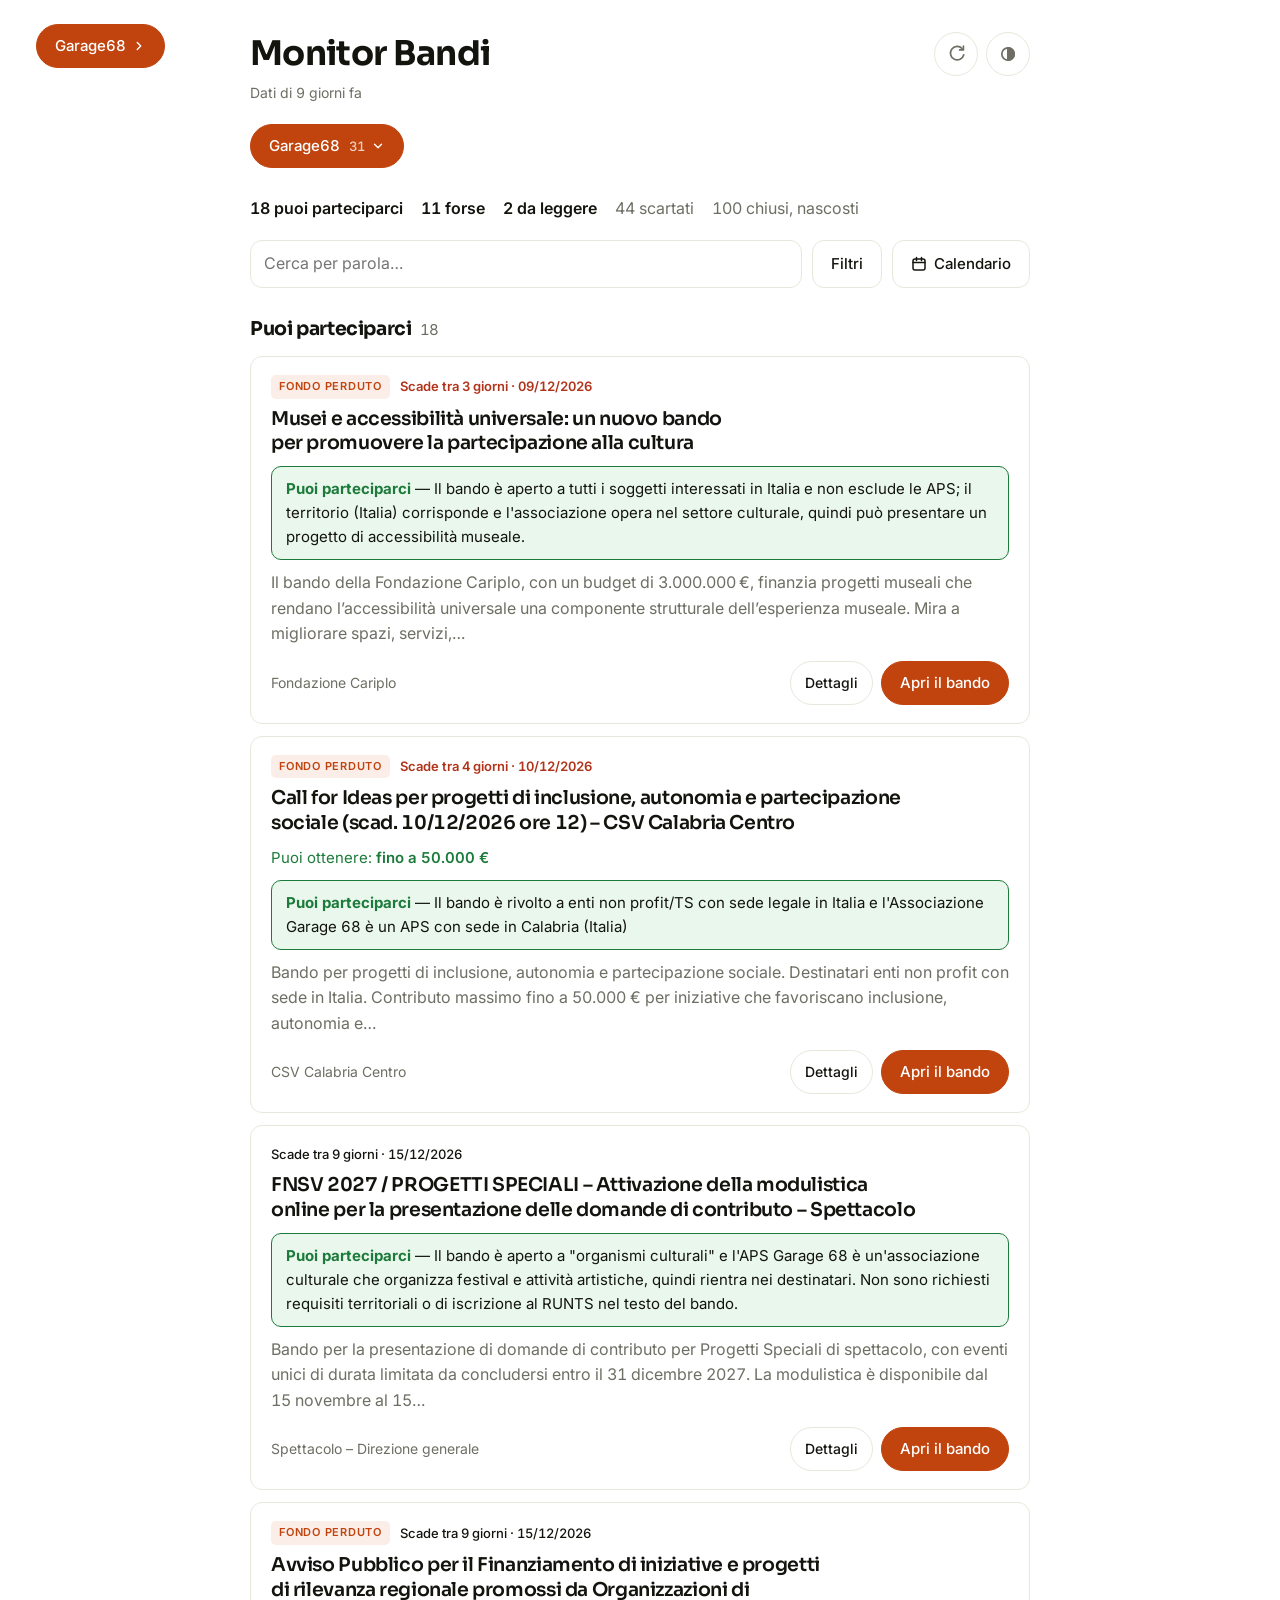
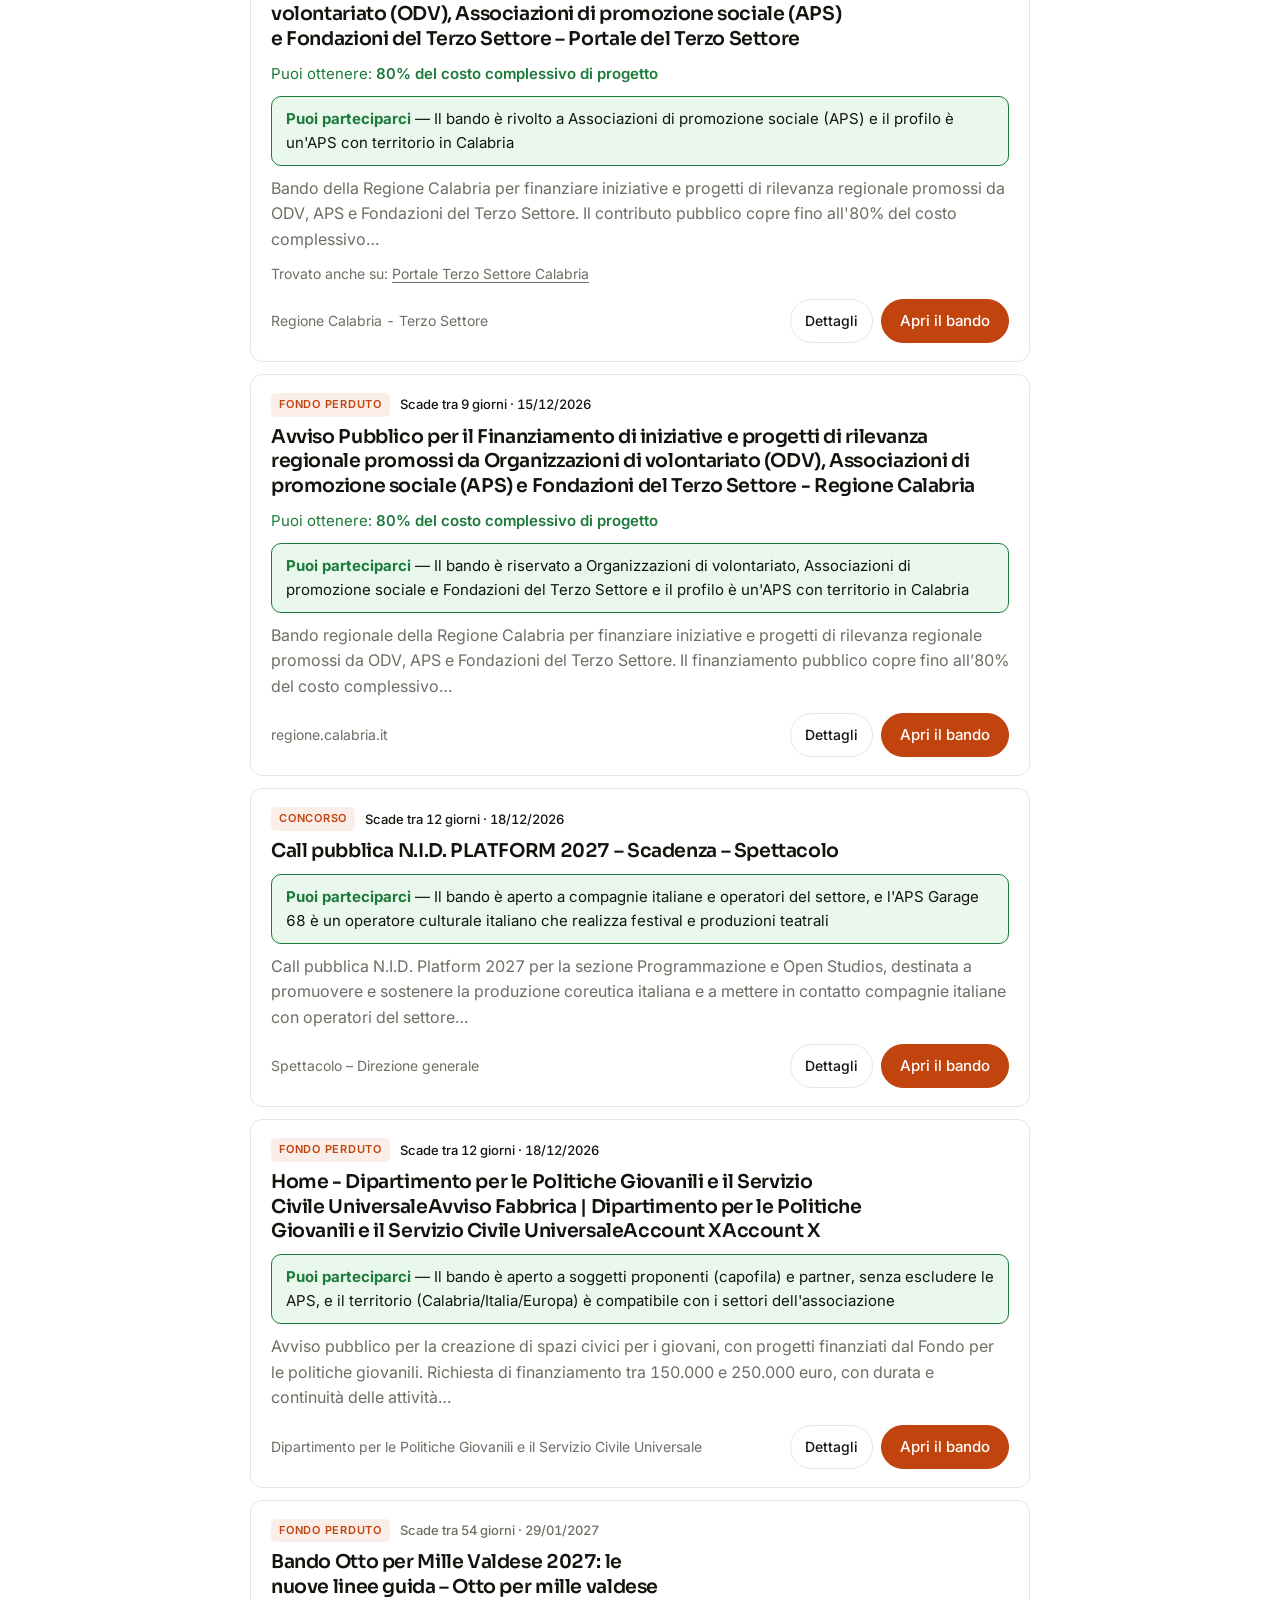
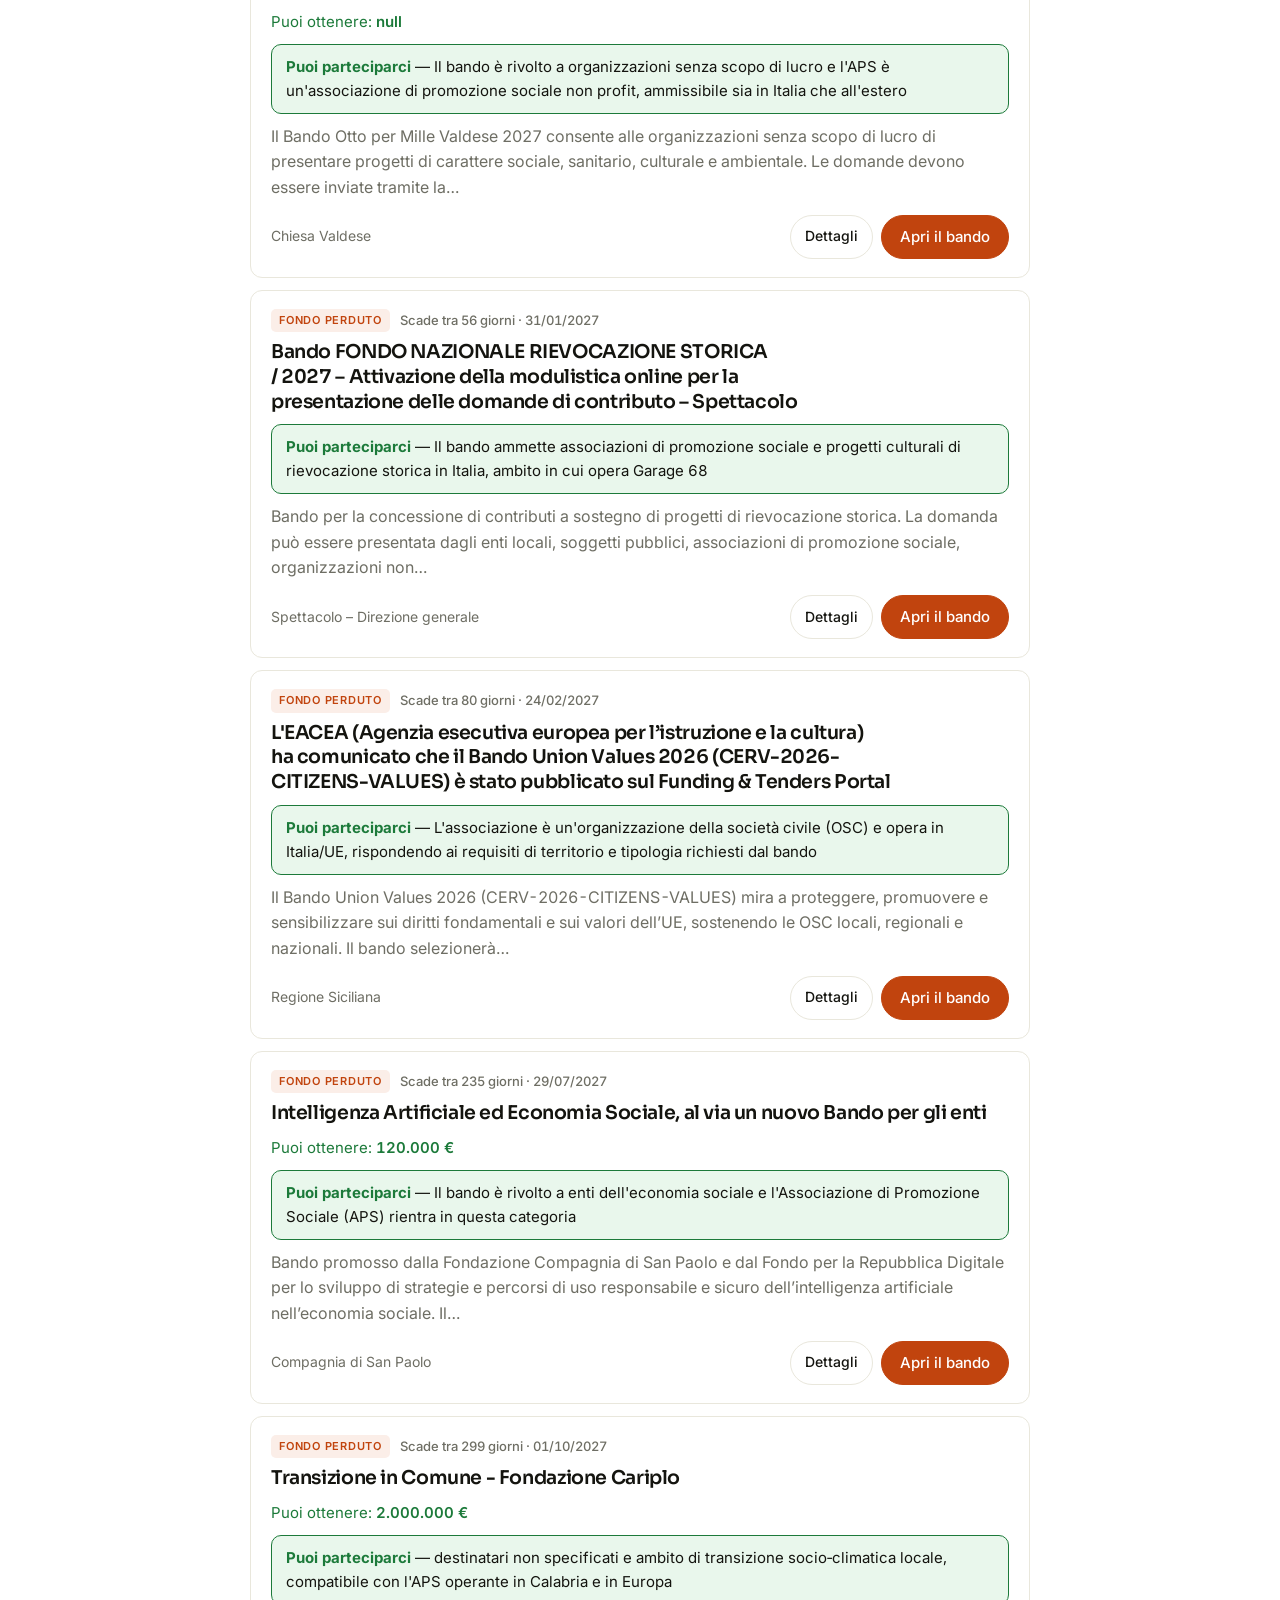
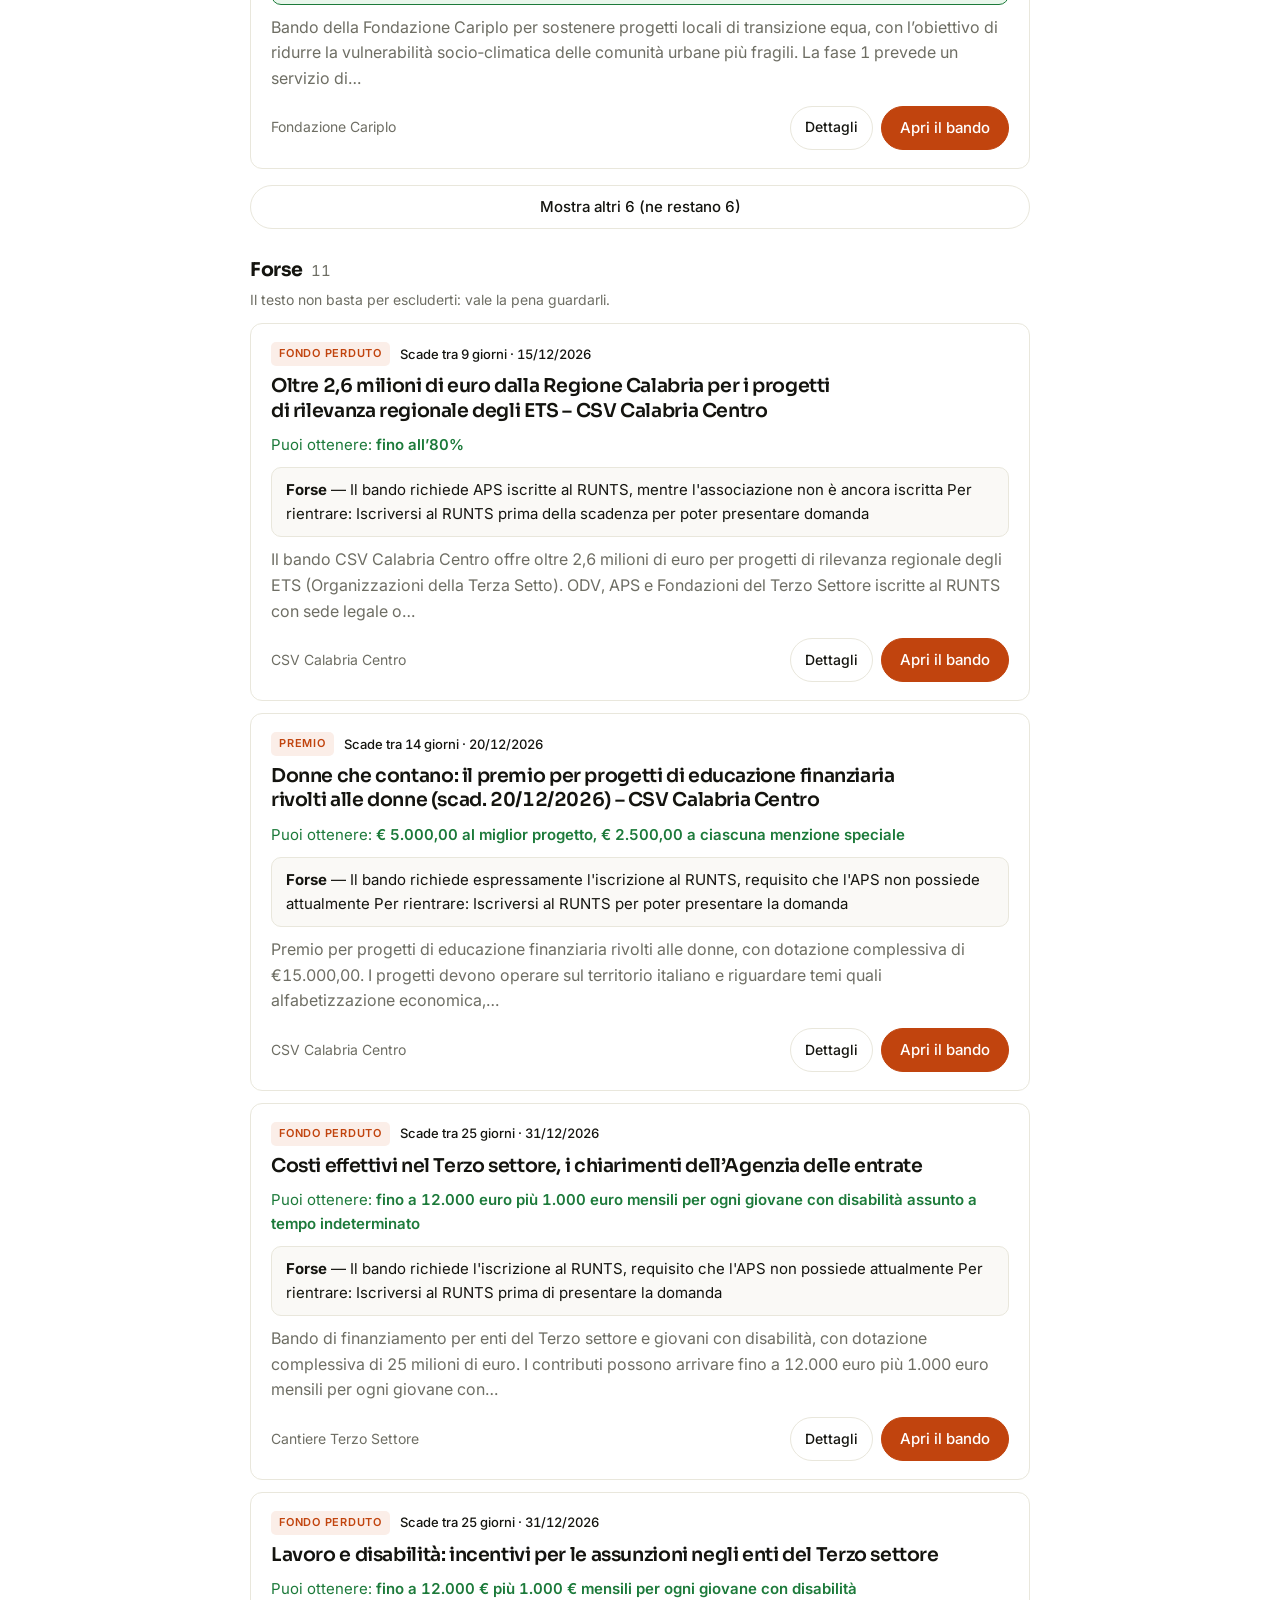
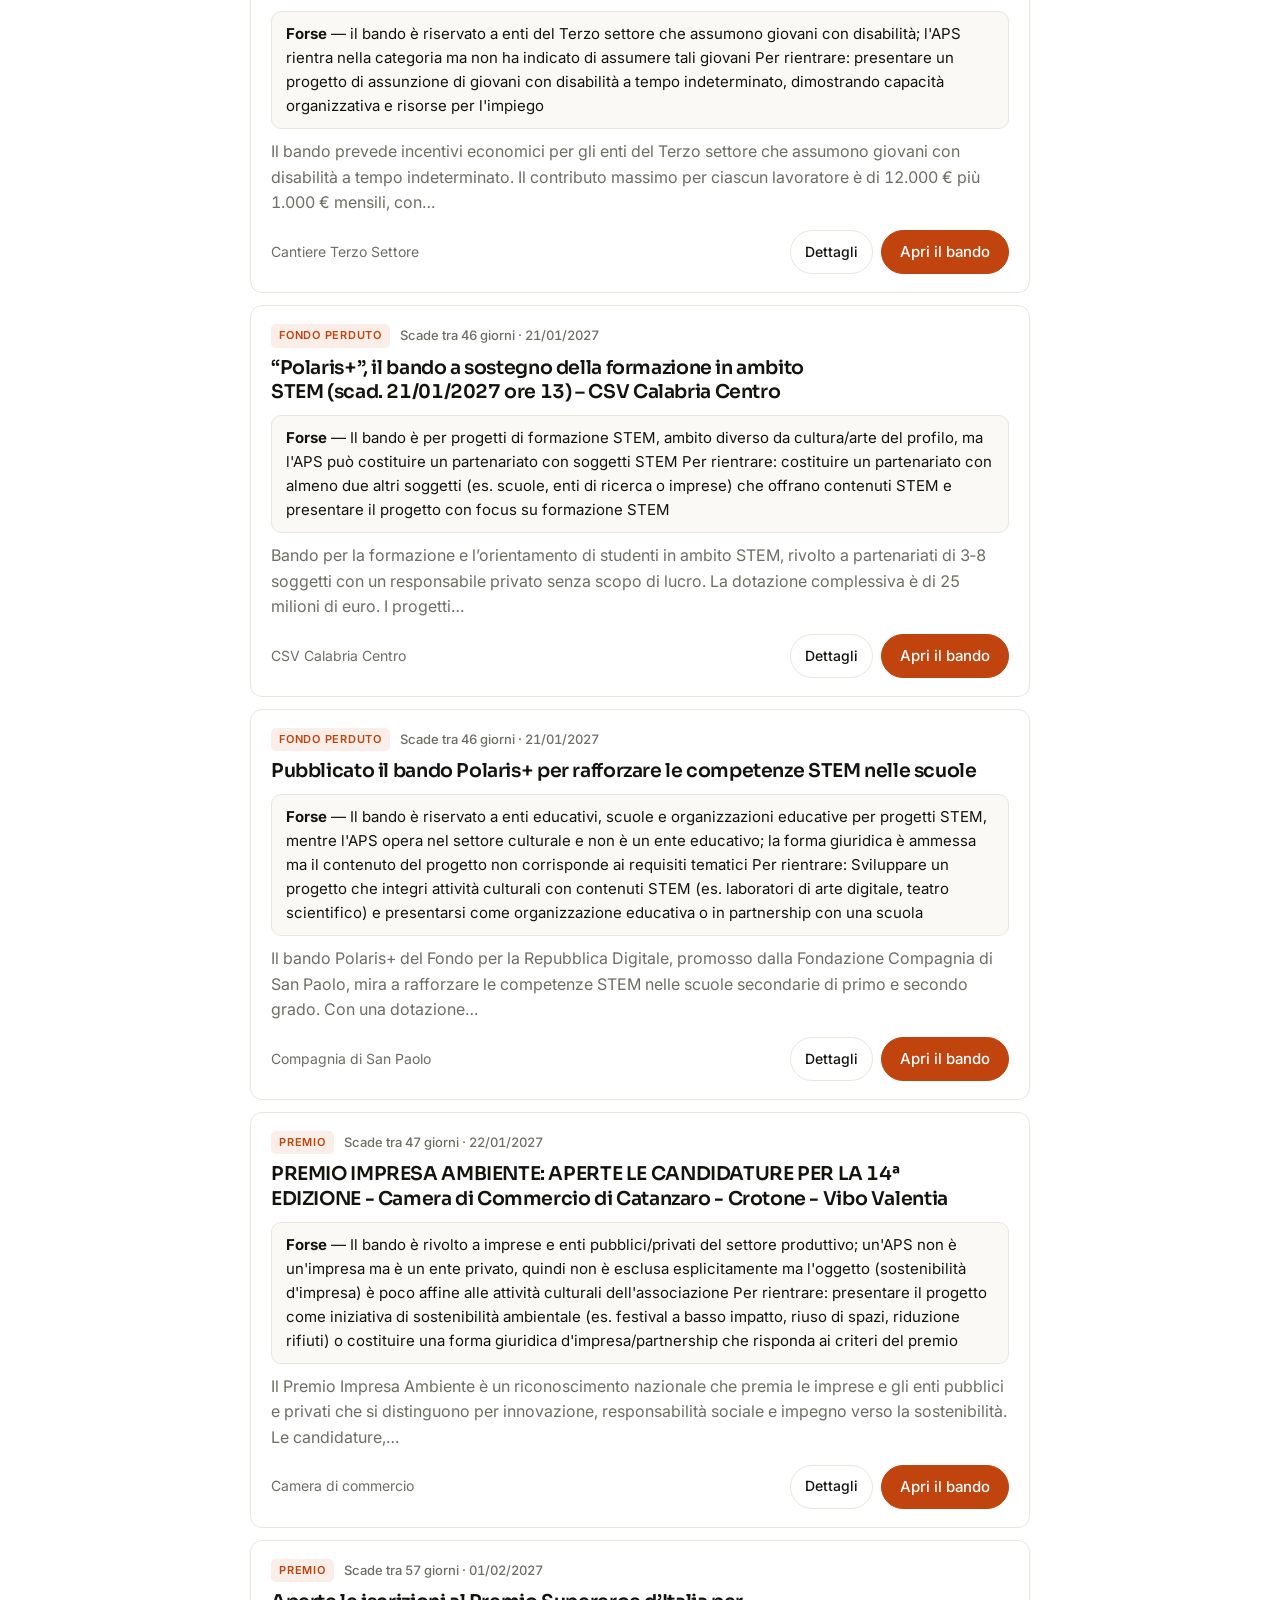
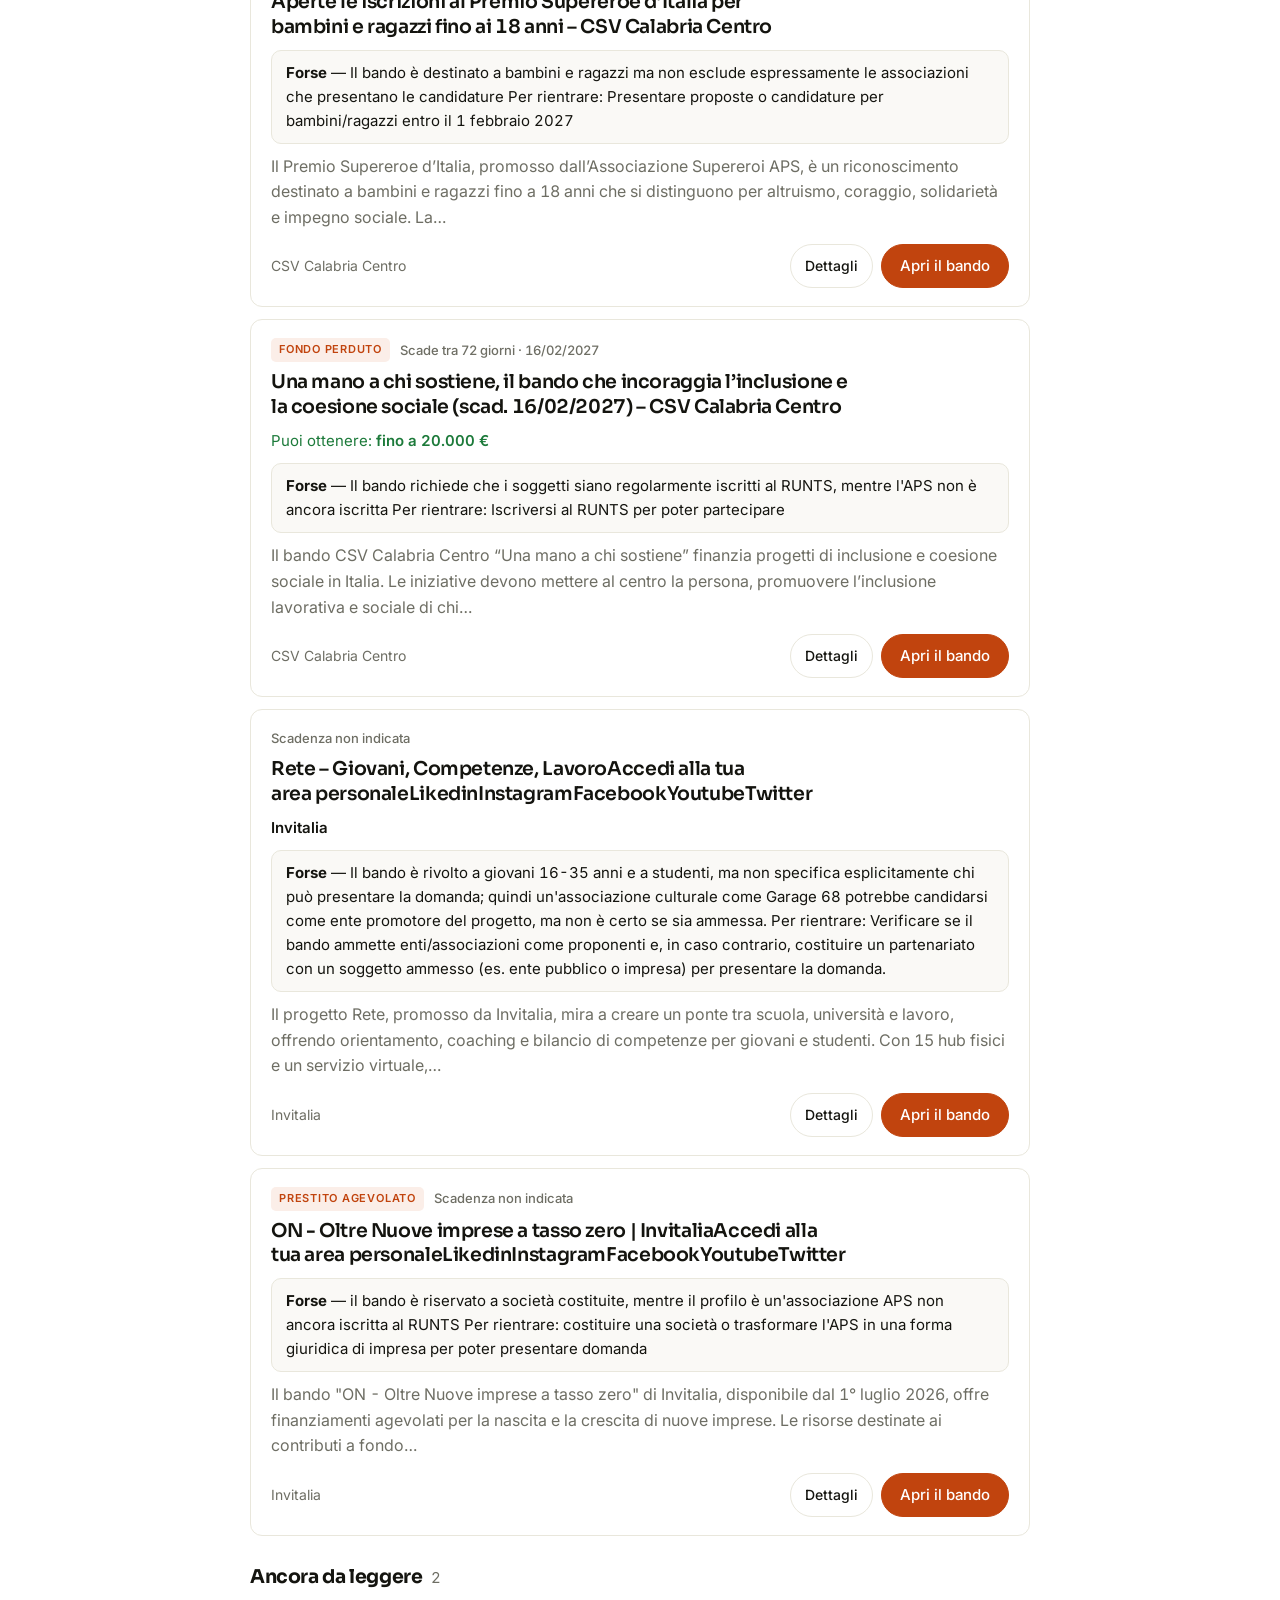
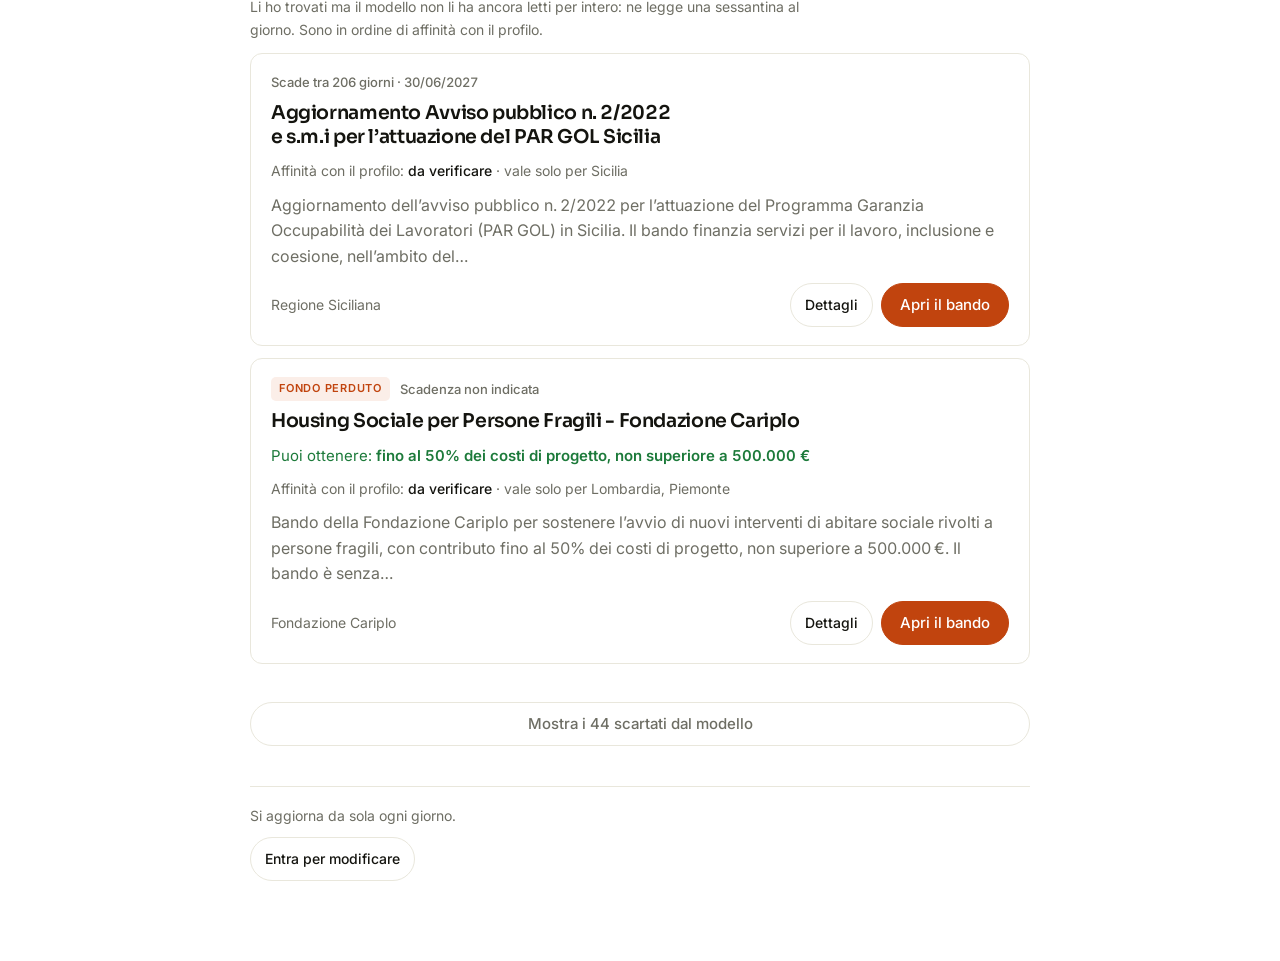
==== anteprima.html @ 8f4485a6 "Comandi da Telegram del 26/11/2026" ====
<!doctype html>
<html lang="it">
<head>
<meta charset="utf-8">
<meta name="viewport" content="width=device-width, initial-scale=1">
<title>Monitor Bandi</title>
<!-- L'icona sta dentro l'indirizzo stesso: nessun file in piu' da caricare, e resta
     al suo posto anche nella copia da guardare a computer spento. -->
<link rel="icon" href="data:image/svg+xml,<svg xmlns='http://www.w3.org/2000/svg' viewBox='0 0 32 32'><rect width='32' height='32' rx='7' fill='%23c1440e'/><circle cx='14' cy='14' r='6' fill='none' stroke='%23fff' stroke-width='2.6'/><path d='M18.6,18.6 L24,24' stroke='%23fff' stroke-width='2.6' stroke-linecap='round'/></svg>">
<meta name="theme-color" content="#c1440e">
<link rel="preconnect" href="https://fonts.googleapis.com">
<link rel="preconnect" href="https://fonts.gstatic.com" crossorigin>
<link rel="stylesheet" href="https://fonts.googleapis.com/css2?family=Inter:wght@400;500;600&family=Sora:wght@600;700&display=swap">
<style>
/* Monitor Bandi — aspetto sulla forma di incentivicalabria.it: sfondo bianco,
   nero caldo, accento terracotta, verde per le cose aperte, righe beige.
   Titoli in Sora, testo in Inter.
   Rifatto il 28 set 2026 dopo la revisione: prima il telefono (si arriva quasi sempre
   dal link di Telegram), tocchi da 44 px, niente bordi spessi su un lato solo. */

:root {
  --sfondo: #ffffff;
  --sfondo-tenue: #faf9f6;
  --carta: #ffffff;
  --bordo: #e9e7dc;
  --bordo-forte: #d8d4c4;
  --testo: #14140f;
  --tenue: #6e6e64;
  --accento: #c1440e;
  --accento-tenue: #fbeee8;
  --su-accento: #ffffff;      /* il testo SOPRA l'accento: bianco nel chiaro, scuro nel buio */
  --positivo: #1c7a3a;
  --positivo-tenue: #e9f7ec;
  --allarme: #b0331a;
  --allarme-tenue: #fcece7;
  --raggio: 12px;
  --ombra: 0 1px 2px rgba(20,20,15,.04), 0 8px 24px rgba(20,20,15,.05);
  --tocco: 44px;
  color-scheme: light;
}

/* Scuro: quando lo chiede il sistema (se non hai scelto «chiaro»)
   oppure quando lo scegli tu col pulsante in alto. */
@media (prefers-color-scheme: dark) {
  :root:not([data-tema="chiaro"]) {
    --sfondo: #12120f;
    --sfondo-tenue: #171713;
    --carta: #1c1c18;
    --bordo: #2f2e28;
    --bordo-forte: #45443b;
    --testo: #f0eee6;
    --tenue: #a3a397;
    --accento: #e2743f;
    --accento-tenue: #2a1a12;
    --su-accento: #14140f;
    --positivo: #5fbf82;
    --positivo-tenue: #14251a;
    --allarme: #e08b74;
    --allarme-tenue: #2b1712;
    --ombra: none;
    color-scheme: dark;
  }
}
:root[data-tema="scuro"] {
  --sfondo: #12120f;
  --sfondo-tenue: #171713;
  --carta: #1c1c18;
  --bordo: #2f2e28;
  --bordo-forte: #45443b;
  --testo: #f0eee6;
  --tenue: #a3a397;
  --accento: #e2743f;
  --accento-tenue: #2a1a12;
  --su-accento: #14140f;
  --positivo: #5fbf82;
  --positivo-tenue: #14251a;
  --allarme: #e08b74;
  --allarme-tenue: #2b1712;
  --ombra: none;
  color-scheme: dark;
}

* { box-sizing: border-box; }
[hidden] { display: none !important; }   /* un «hidden» deve nascondere sempre */

body {
  margin: 0;
  background: var(--sfondo);
  color: var(--testo);
  font: 400 17px/1.6 Inter, system-ui, -apple-system, "Segoe UI", sans-serif;
  -webkit-font-smoothing: antialiased;
  font-variant-numeric: tabular-nums;
}
::selection { background: var(--accento); color: var(--su-accento); }
:focus-visible { outline: 2px solid var(--accento); outline-offset: 2px; border-radius: 6px; }

h1, h2, h3 { font-family: Sora, system-ui, -apple-system, "Segoe UI", sans-serif; letter-spacing: -.02em; text-wrap: balance; }
a { color: var(--accento); text-underline-offset: 3px; }
.fioco { color: var(--tenue); font-weight: 400; }

.involucro { max-width: 820px; margin: 0 auto; padding: 32px 20px 80px; }

/* ---- testata ---- */

.testata { margin-bottom: 18px; }
.testata-riga { display: flex; align-items: center; justify-content: space-between; gap: 12px; }
h1 { font-size: 34px; font-weight: 700; margin: 0; line-height: 1.1; }
.sottotitolo { color: var(--tenue); font-size: 14px; margin: 6px 0 0; }
.testata-tasti { display: flex; gap: 8px; }

button.icona {
  display: inline-grid; place-items: center;
  background: none; border: 1px solid transparent; border-radius: 10px;
  color: var(--tenue); padding: 0; min-width: 36px; min-height: 36px; cursor: pointer; line-height: 0;
}
button.icona:hover { border-color: var(--accento); color: var(--accento); }
button.icona.tondo {
  width: var(--tocco); height: var(--tocco); border-radius: 50%;
  border-color: var(--bordo); background: var(--carta);
}
button.icona svg { width: 18px; height: 18px; }
#b-ricarica.gira svg { animation: gira .9s linear infinite; }
@keyframes gira { to { transform: rotate(360deg); } }
@media (prefers-reduced-motion: reduce) { #b-ricarica.gira svg { animation: none; } }

/* ---- barra dei profili: al telefono scorre di lato invece di andare a capo ---- */

.profili {
  display: flex; position: relative; gap: 8px; margin: 0 -20px 6px; padding: 2px 20px 8px;
  overflow-x: auto; scrollbar-width: none; -webkit-overflow-scrolling: touch;
}
.profili::-webkit-scrollbar { display: none; }

/* Telefono: la fila scorre, e una sfumatura a destra dice che c'e' altro. Il padding a
   destra lascia l'ultima pastiglia fuori dalla sfumatura quando si arriva in fondo. */
@media (max-width: 699px) {
  .profili {
    padding-right: 44px;
    -webkit-mask-image: linear-gradient(to right, #000 calc(100% - 36px), transparent);
    mask-image: linear-gradient(to right, #000 calc(100% - 36px), transparent);
  }
}
/* PC: i profili sono pochi e c'e' spazio, quindi vanno a capo invece di scorrere. */
@media (min-width: 700px) {
  .profili { flex-wrap: wrap; margin: 0 0 6px; padding: 2px 0 8px; overflow: visible; }
}

/* Gli strumenti (solo per chi gestisce): testo discreto, non pastiglie. */
.strumenti-profili { display: flex; flex-wrap: wrap; gap: 0 18px; margin: -2px 0 6px; }
.link-tenue {
  background: none; border: 0; padding: 0; min-height: 40px; cursor: pointer;
  font: inherit; font-size: 14px; color: var(--tenue); text-underline-offset: 3px;
}
.link-tenue:hover { color: var(--accento); text-decoration: underline; }
.link-tenue.attivo { color: var(--testo); font-weight: 600; }

/* Il cuore dei Preferiti, in testata accanto agli altri tasti rotondi. */
button.icona.tondo.cuore-testata { position: relative; }
button.icona.tondo.cuore-testata.attivo { background: var(--accento); border-color: var(--accento); color: var(--su-accento); }
.cuore-testata svg { width: 20px; height: 20px; }
.cuore-testata .numerino {
  position: absolute; top: -5px; right: -5px; min-width: 19px; height: 19px; padding: 0 5px;
  border-radius: 999px; background: var(--accento); color: var(--su-accento);
  font-size: 11px; font-weight: 700; line-height: 19px; text-align: center; border: 2px solid var(--sfondo);
}
.cuore-testata.attivo .numerino { background: var(--su-accento); color: var(--accento); }

/* ---- PC con mouse: Preferiti e Tutti fissi, l'esploso dei profili, Modifica a destra ---- */

body.barra-pc .profili {
  flex-wrap: nowrap; align-items: center; overflow: visible;
  margin: 0 0 6px; padding: 2px 0 8px; -webkit-mask-image: none; mask-image: none;
}
.chip svg { vertical-align: -3px; margin-right: 4px; }
.chip .freccia { margin: 0 0 0 6px; vertical-align: -2px; transition: transform 220ms cubic-bezier(0.16, 1, 0.3, 1); }

.esploso { position: relative; }
.esploso.aperto .freccia { transform: rotate(180deg); }
/* Il pannello: chiuso e' invisibile ma presente, cosi' si anima senza toccare la pagina
   sotto (niente salti dell'elenco). Esce piu' in fretta di come entra. */
.pannello-esploso {
  position: absolute; top: 100%; left: 0; z-index: 30;
  /* Un elenco in colonna (due oltre 6 profili): si scorre con gli occhi dall'alto in basso
     e i numeri stanno allineati. Con le pastiglie che andavano a capo era un mosaico. */
  display: grid; grid-template-columns: repeat(var(--colonne, 1), minmax(210px, max-content)); gap: 6px;
  width: max-content; max-width: calc(100vw - 48px);
  margin-top: 10px; padding: 12px;
  background: var(--carta); border: 1px solid var(--bordo-forte); border-radius: 18px;
  box-shadow: 0 2px 6px rgba(0, 0, 0, .06), 0 18px 40px rgba(0, 0, 0, .14);
  opacity: 0; visibility: hidden; pointer-events: none;
  transform: translateY(-6px) scale(.98); transform-origin: top left;
  transition: opacity 140ms ease-in, transform 140ms ease-in, visibility 0s linear 140ms;
}
/* Il ponte invisibile fra pastiglia e pannello: scendendo col cursore non si chiude. */
.pannello-esploso::before { content: ""; position: absolute; left: 0; right: 0; top: -12px; height: 12px; }
.esploso.aperto .pannello-esploso {
  opacity: 1; visibility: visible; pointer-events: auto; transform: none;
  transition: opacity 220ms cubic-bezier(0.16, 1, 0.3, 1), transform 220ms cubic-bezier(0.16, 1, 0.3, 1), visibility 0s;
}
/* Le pastiglie arrivano una dopo l'altra, al massimo 100 ms di scarto in tutto. */
.esploso.aperto .pannello-esploso > .chip {
  animation: entra-profilo 220ms cubic-bezier(0.16, 1, 0.3, 1) both;
  animation-delay: calc(var(--i, 0) * 25ms);
}
@keyframes entra-profilo { from { opacity: 0; transform: translateY(-4px); } }
.pannello-esploso > .chip { display: flex; align-items: center; justify-content: space-between; gap: 14px; text-align: left; }
.pannello-esploso > .chip.fantasma { justify-content: flex-start; border-color: var(--bordo-forte); }

/* ---- il ventaglio (fino a 5 profili): niente riquadro, niente linee, solo le pastiglie ---- */
.pannello-esploso.ventaglio {
  left: 100%; top: 0; width: 330px; height: calc(var(--n) * 52px - 8px);
  margin: 0; padding: 0; display: block; background: none; border: 0; box-shadow: none; transform: none;
}
.pannello-esploso.ventaglio::before { display: none; }
.esploso.aperto .pannello-esploso.ventaglio { transform: none; }
.ventaglio .posto { position: absolute; left: var(--x); top: var(--y); }
/* «backwards», non «both»: con «both» l'animazione resta attiva a fine corsa, e in Chrome un
   antenato con l'opacita' animata isola la pastiglia dalla pagina: il backdrop-filter non
   vedeva niente da sfocare (8 ott 2026, l'ha notato lui). Finita l'entrata, non resta nulla. */
.esploso.aperto .ventaglio .posto {
  animation: esce-ventaglio 240ms cubic-bezier(0.16, 1, 0.3, 1) backwards;
  animation-delay: calc(var(--i, 0) * 25ms);
}
@keyframes esce-ventaglio { from { opacity: 0; transform: translateX(-14px) scale(.96); } }
/* Si sfoca solo cio' che sta SOTTO ogni pastiglia, non la pagina intera. Fondo al 60%:
   abbastanza trasparente da vedere che sotto c'e' qualcosa, sfocato. */
.ventaglio .posto .chip {
  white-space: nowrap;
  background: color-mix(in srgb, var(--carta) 60%, transparent);
  -webkit-backdrop-filter: blur(14px) saturate(1.2); backdrop-filter: blur(14px) saturate(1.2);
  box-shadow: 0 6px 18px rgba(0, 0, 0, .16);
}
.ventaglio .posto .chip.attivo { background: var(--accento); }
.ventaglio .posto .chip.fantasma { border-style: dashed; border-color: var(--bordo-forte); color: var(--tenue); }

/* ---- l'isola laterale: due elementi liberi nel margine sinistro, niente contenitore ---- */
/* In alto, dove stava la barra che e' appena uscita dallo schermo (lui: «non e' meglio in
   alto?»). Il ventaglio scende dalla pastiglia come nella barra. */
.isola {
  position: fixed; z-index: 25; top: 24px; left: max(16px, calc(50% - 604px));
  display: flex; flex-direction: column; align-items: flex-start; gap: 10px;
  opacity: 0; visibility: hidden; pointer-events: none; transform: translateX(-8px);
  transition: opacity 160ms ease-in, transform 160ms ease-in, visibility 0s linear 160ms;
}
.isola.in-vista {
  opacity: 1; visibility: visible; pointer-events: auto; transform: none;
  transition: opacity 220ms cubic-bezier(0.16, 1, 0.3, 1), transform 220ms cubic-bezier(0.16, 1, 0.3, 1), visibility 0s;
}
@media (max-width: 1259px) { .isola { display: none; } }
.cuore-isola {
  display: inline-grid; place-items: center; width: var(--tocco); height: var(--tocco); border-radius: 50%;
  background: var(--carta); border: 1px solid var(--bordo); color: var(--tenue); cursor: pointer;
  transition: color .15s, border-color .15s, background .15s;
}
.cuore-isola:hover { color: var(--accento); border-color: var(--accento); }
.cuore-isola.attivo { background: var(--accento); border-color: var(--accento); color: var(--su-accento); }
.cuore-isola svg { width: 20px; height: 20px; }
.isola .apri-esploso { max-width: 180px; overflow: hidden; text-overflow: ellipsis; white-space: nowrap; }
.isola .esploso .freccia, .isola .esploso.aperto .freccia { transform: rotate(-90deg); }

.tasto-matita {
  margin-left: auto; display: inline-flex; align-items: center; gap: 6px;
  min-height: var(--tocco); padding: 0 4px 0 12px; background: none; border: 0; cursor: pointer;
  font: inherit; font-size: 14px; color: var(--tenue);
}
.tasto-matita:hover { color: var(--accento); }
/* «Condividi» sta subito dopo «Modifica», tutti e due in fondo a destra */
.tasto-matita.tasto-condividi { margin-left: 0; }
.tasto-matita:disabled { opacity: .5; cursor: progress; }

@media (prefers-reduced-motion: reduce) {
  .pannello-esploso, .esploso.aperto .pannello-esploso { transform: none; transition: opacity 100ms linear, visibility 0s; }
  .esploso.aperto .pannello-esploso > .chip, .esploso.aperto .ventaglio .posto { animation: none; }
  .isola, .isola.in-vista { transition: opacity 100ms linear, visibility 0s; }
  .chip .freccia { transition: none; }
}
.chip {
  flex: 0 0 auto; min-height: var(--tocco);
  background: var(--carta); border: 1px solid var(--bordo); border-radius: 999px;
  color: var(--testo); font: inherit; font-size: 15px; font-weight: 500;
  padding: 0 18px; cursor: pointer; transition: border-color .15s, background .15s;
}
.chip:hover { border-color: var(--accento); }
.chip.attivo { background: var(--accento); border-color: var(--accento); color: var(--su-accento); }
.chip.fantasma { background: none; color: var(--tenue); border-style: dashed; }
.chip .conta { opacity: .75; font-size: 13px; margin-left: 5px; }

/* ---- la frase del conto: ogni numero porta alla sua sezione ---- */

.conto { margin: 14px 0 12px; font-size: 16px; color: var(--tenue); display: flex; flex-wrap: wrap; align-items: center; gap: 2px 18px; }
.conto:empty { display: none; }
.conto a { color: var(--testo); font-weight: 600; text-decoration: none; padding: 6px 0; }
.conto a:hover { color: var(--accento); }

/* ---- ricerca e filtri ---- */

.strumenti { display: flex; gap: 10px; margin-bottom: 10px; }
input[type="search"], input[type="text"], input[type="url"],
input[type="number"], input[type="password"], select, textarea {
  background: var(--carta); border: 1px solid var(--bordo); border-radius: var(--raggio);
  color: var(--testo); padding: 10px 13px; font: inherit; font-size: 16px; min-height: var(--tocco);
}
input:focus, select:focus, textarea:focus { outline: 2px solid var(--accento); outline-offset: -1px; }
.strumenti input[type="search"] { flex: 1 1 auto; min-width: 0; }
.tasto-filtri {
  flex: 0 0 auto; min-height: var(--tocco); padding: 0 18px; cursor: pointer;
  background: var(--carta); border: 1px solid var(--bordo); border-radius: var(--raggio);
  color: var(--testo); font: inherit; font-size: 15px; font-weight: 500;
}
.tasto-filtri[aria-expanded="true"], .tasto-filtri:hover { border-color: var(--accento); }
.conta-filtri { color: var(--accento); font-weight: 600; }

.pannello-filtri {
  display: grid; grid-template-columns: 1fr 1fr; gap: 12px 16px;
  background: var(--sfondo-tenue); border: 1px solid var(--bordo); border-radius: var(--raggio);
  padding: 16px; margin-bottom: 16px;
}
.campo-filtro { display: grid; gap: 6px; font-size: 14px; color: var(--tenue); }
.campo-filtro select { width: 100%; }
label.spunta {
  display: flex; align-items: center; gap: 10px; min-height: var(--tocco);
  font-size: 15px; color: var(--testo); cursor: pointer;
}
label.spunta input { width: 20px; height: 20px; margin: 0; accent-color: var(--accento); flex: 0 0 auto; }
.pannello-tasti { grid-column: 1 / -1; display: flex; flex-wrap: wrap; gap: 10px; }

/* ---- tasti ---- */

.tasto {
  display: inline-flex; align-items: center; justify-content: center; gap: 6px;
  min-height: var(--tocco); padding: 0 18px; border-radius: 999px; cursor: pointer;
  background: var(--carta); border: 1px solid var(--bordo); color: var(--testo);
  font: inherit; font-size: 15px; font-weight: 500; text-decoration: none; white-space: nowrap;
}
.tasto:hover { border-color: var(--accento); color: var(--accento); }
.tasto.primario { background: var(--accento); border-color: var(--accento); color: var(--su-accento); }
.tasto.primario:hover { filter: brightness(1.08); color: var(--su-accento); }
.tasto.piccolo { font-size: 14px; padding: 0 14px; }
.tasto:disabled { opacity: .5; cursor: default; }

/* ---- sezioni dell'elenco ---- */

.sezione { margin-top: 26px; }
.titolo-sezione {
  font-size: 19px; font-weight: 700; margin: 0 0 4px;
  display: flex; align-items: baseline; gap: 8px; scroll-margin-top: 12px;
}
.titolo-sezione .fioco { font-size: 15px; font-family: Inter, system-ui, sans-serif; }
.nota-sezione { color: var(--tenue); font-size: 14px; margin: 0 0 12px; max-width: 62ch; }
.sezione > .bando:first-of-type { margin-top: 12px; }
.tasto.altri { width: 100%; margin: 4px 0 0; }
#b-scartati { width: 100%; margin-top: 26px; color: var(--tenue); }
.segnalato .bando { border-color: var(--accento); box-shadow: 0 0 0 3px var(--accento-tenue); }

.vuoto { text-align: center; padding: 48px 0; color: var(--tenue); }
.vuoto p { margin: 0 0 14px; }

/* ---- la scheda ---- */

.bando {
  background: var(--carta); border: 1px solid var(--bordo); border-radius: var(--raggio);
  padding: 18px 20px; margin-bottom: 12px;
  transition: border-color .15s; scroll-margin-top: 12px;
}
.bando:hover { border-color: var(--bordo-forte); }

/* I nuovi non ancora visti: un alone morbido color terracotta. Sparisce quando ci passi
   sopra (o la tocchi): lo toglie collegaSchede e la scheda si ricorda vista. */
.bando { transition: border-color .15s, box-shadow .6s ease, background-color .6s ease; }
.bando.bagliore {
  border-color: color-mix(in srgb, var(--accento) 45%, var(--bordo));
  background: color-mix(in srgb, var(--accento-tenue) 55%, var(--carta));
  box-shadow: 0 0 0 1px color-mix(in srgb, var(--accento) 18%, transparent),
              0 0 26px 2px color-mix(in srgb, var(--accento) 22%, transparent);
}
@media (prefers-reduced-motion: reduce) { .bando { transition: border-color .15s; } }

/* Il cuore dei preferiti, come Spotify: vuoto, e pieno quando e' segnato. */
.cuore {
  display: inline-flex; align-items: center; justify-content: center;
  width: var(--tocco); height: var(--tocco); border-radius: 999px; cursor: pointer;
  background: none; border: 1px solid var(--bordo); color: var(--tenue);
  transition: color .15s, border-color .15s, transform .15s;
}
.cuore:hover { color: var(--accento); border-color: var(--accento); }
.cuore.pieno { color: var(--accento); border-color: color-mix(in srgb, var(--accento) 40%, var(--bordo)); }
.cuore:active { transform: scale(.9); }
.chip svg { vertical-align: -3px; margin-right: 4px; }

.anche { font-size: 14px; color: var(--tenue); }
.anche a { color: inherit; }
.da-profilo { font-size: 13px; color: var(--tenue); text-transform: none; }
.bando h2 { font-size: 19px; font-weight: 600; margin: 8px 0 0; line-height: 1.3; }
.bando h2 a { color: inherit; text-decoration: none; }
.bando h2 a:hover { color: var(--accento); }
.bando p { margin: 10px 0 0; }

.cima { display: flex; flex-wrap: wrap; gap: 6px 10px; align-items: center; font-size: 13px; }
.nuovo, .tipo {
  font-size: 11px; font-weight: 600; text-transform: uppercase; letter-spacing: .07em;
  border-radius: 5px; padding: 3px 8px;
}
.nuovo { background: var(--accento); color: var(--su-accento); }
.tipo { background: var(--accento-tenue); color: var(--accento); }
.scadenza { color: var(--tenue); font-weight: 500; }
.scadenza.vicina { color: var(--testo); }
.scadenza.urgente { color: var(--allarme); font-weight: 600; }
.scadenza.passata { color: var(--tenue); text-decoration: line-through; text-decoration-thickness: 1px; }

.soldi { font-size: 15px; color: var(--positivo); }
.soldi b { font-weight: 600; }

/* Audizioni e lavori da artista: compenso, tipo di lavoro, compagnia e citta'. */
.artista { display: flex; flex-wrap: wrap; gap: 6px 10px; align-items: center; font-size: 15px; margin-top: 10px !important; }
.artista .pezzo + .pezzo::before { content: "·"; margin-right: 10px; color: var(--tenue); }
.artista .pezzo:first-of-type { font-weight: 600; }
.ingaggio, .lavoro {
  font-size: 11px; font-weight: 600; text-transform: uppercase; letter-spacing: .07em;
  border-radius: 5px; padding: 3px 8px; border: 1px solid currentColor;
}
.ingaggio-pagato { color: var(--positivo); }
.ingaggio-non-pagato { color: var(--tenue); }
.ingaggio-stage { color: var(--accento); }
.ingaggio-a-pagamento { color: var(--allarme); background: var(--allarme-tenue); }
.lavoro { color: var(--tenue); border-style: dashed; }

/* il verdetto di chi ha letto il testo intero: una casella piena, non una riga di lato */
.verdetto {
  display: flow-root;   /* resta accanto all'immagine invece di scorrerle sotto */
  font-size: 15px; padding: 10px 14px; border-radius: 10px;
  background: var(--sfondo-tenue); border: 1px solid var(--bordo);
}
.verdetto.si { background: var(--positivo-tenue); border-color: var(--positivo); }
.verdetto.si strong { color: var(--positivo); }
.verdetto.no { background: var(--allarme-tenue); border-color: transparent; }
.verdetto.no strong { color: var(--allarme); }

.riesame { font-size: 14px; color: var(--tenue); }
.riesame b { color: var(--testo); font-weight: 500; }
.riesame q { color: var(--testo); font-style: italic; }
.perche { font-size: 14px; color: var(--tenue); }
.perche b { color: var(--testo); font-weight: 500; }
.sommario { color: var(--tenue); font-size: 16px; }

.piede-scheda { clear: both; display: flex; flex-wrap: wrap; align-items: center; gap: 10px 14px; margin-top: 14px; }
.ente { font-size: 14px; color: var(--tenue); flex: 1 1 180px; min-width: 0; overflow-wrap: anywhere; }
.tasti-scheda { display: flex; flex-wrap: wrap; gap: 8px; margin-left: auto; }

.anteprima {
  float: right; width: 132px; height: 88px; object-fit: cover;
  border-radius: 8px; border: 1px solid var(--bordo);
  margin: 0 0 10px 16px; background: var(--sfondo-tenue);
}

/* ---- Dettagli ---- */

.dettaglio { margin-top: 16px; padding-top: 16px; border-top: 1px solid var(--bordo); }
.dettaglio dl { display: grid; grid-template-columns: minmax(130px, 30%) 1fr; gap: 8px 18px; margin: 0 0 16px; font-size: 15px; }
.dettaglio dt { color: var(--tenue); font-size: 14px; }
.dettaglio dd { margin: 0; overflow-wrap: anywhere; }
.dettaglio h3 { font-size: 14px; font-weight: 500; color: var(--tenue); margin: 0 0 8px; }
.dettaglio .tasto { margin-top: 14px; }
.testo-bando {
  background: var(--sfondo-tenue); border: 1px solid var(--bordo); border-radius: var(--raggio);
  padding: 14px 16px; margin: 0; max-height: 340px; overflow: auto;
  white-space: pre-wrap; word-break: break-word;
  font: 14px/1.7 Inter, system-ui, sans-serif; color: var(--tenue);
}

/* ---- profilo: impostazioni e editor (solo per chi gestisce) ---- */

.scheda-profilo, .editor { background: var(--carta); border: 1px solid var(--bordo); border-radius: var(--raggio); }
.scheda-profilo { padding: 20px 22px; margin: 14px 0 0; }
.scheda-profilo h3 { font-size: 16px; font-weight: 600; margin: 0 0 14px; }
.scheda-profilo dl { display: grid; grid-template-columns: minmax(150px, 30%) 1fr; gap: 8px 20px; margin: 0; font-size: 15px; }
.scheda-profilo dt { color: var(--tenue); font-size: 14px; }
.scheda-profilo dd { margin: 0; }
.scheda-profilo .fioco { font-size: 13px; margin: 14px 0 0; }

.editor { padding: 24px; margin: 16px 0 4px; }
.campo { margin-bottom: 18px; }
.campo > label { display: block; font-size: 14px; font-weight: 500; margin-bottom: 8px; }
.campo .aiuto { font-weight: 400; color: var(--tenue); font-size: 13px; margin-left: 6px; }
.campo input[type="text"], .campo input[type="number"], .campo select, .campo textarea { width: 100%; }
.campo.doppio { display: grid; grid-template-columns: 1fr 1fr; gap: 14px; }
.caselle { display: flex; flex-wrap: wrap; gap: 8px; }
.casella {
  display: inline-flex; align-items: center; gap: 7px; min-height: 40px;
  border: 1px solid var(--bordo); border-radius: 999px; padding: 6px 14px;
  font-size: 14px; cursor: pointer; user-select: none;
}
.casella:hover { border-color: var(--accento); }
.casella:has(input:checked) { border-color: var(--accento); background: var(--accento-tenue); color: var(--accento); }
.casella input { accent-color: var(--accento); margin: 0; }
.avanzate { margin-bottom: 18px; }
.avanzate summary { cursor: pointer; color: var(--tenue); font-size: 14px; margin-bottom: 14px; }
.azioni { display: flex; flex-wrap: wrap; gap: 10px; align-items: center; }
.azioni button {
  min-height: var(--tocco); background: var(--carta); border: 1px solid var(--bordo); border-radius: 999px;
  color: var(--testo); font: inherit; font-size: 15px; font-weight: 500; padding: 0 22px; cursor: pointer;
}
.azioni button:hover { border-color: var(--accento); }
.azioni button.primario { background: var(--accento); border-color: var(--accento); color: var(--su-accento); }
.azioni button.pericolo { margin-left: auto; color: var(--allarme); }
.azioni button.pericolo:hover { border-color: var(--allarme); }

.avviso-salvato {
  background: var(--positivo-tenue); border: 1px solid var(--positivo);
  border-radius: var(--raggio); padding: 12px 16px; margin: 0 0 14px;
  font-size: 15px; color: var(--positivo);
}
.avviso-salvato.brutto { background: var(--allarme-tenue); border-color: var(--allarme); color: var(--allarme); }

/* ---- gestione: notifiche, proposte, fonti, soglie ---- */

.gestione { margin-top: 44px; }
.aiuto-blocco { color: var(--tenue); font-size: 14px; margin: 14px 0; max-width: 68ch; }
.aggiungi-sito { display: flex; flex-wrap: wrap; gap: 10px; margin-bottom: 6px; }
.aggiungi-sito input[type="url"], .aggiungi-sito input[type="password"] { flex: 2 1 240px; }
.aggiungi-sito input[type="text"] { flex: 1 1 160px; }
.aggiungi-sito button {
  min-height: var(--tocco); background: var(--accento); border: 1px solid var(--accento); border-radius: var(--raggio);
  color: var(--su-accento); font: inherit; font-size: 15px; font-weight: 500; padding: 0 24px; cursor: pointer;
}
.aggiungi-sito button.archivia {
  background: none; color: var(--tenue); border: 1px solid var(--bordo); border-radius: 999px; font-size: 14px; padding: 0 16px;
}
td.tasti { white-space: nowrap; text-align: right; }
#riga-cerca-fonti { margin-top: 12px; }
button.archivia {
  background: none; border: 1px solid var(--bordo); border-radius: 999px; min-height: 36px;
  font: inherit; font-size: 14px; padding: 0 14px; cursor: pointer; color: var(--tenue);
}
button.archivia:hover { border-color: var(--accento); color: var(--accento); }

/* il racconto della ricerca di fonti, mentre va e quando ha finito */
.stato-ricerca {
  background: var(--sfondo-tenue); border: 1px solid var(--bordo); border-radius: var(--raggio);
  padding: 12px 16px; margin: 12px 0 4px; font-size: 14px;
}
.stato-ricerca.finita { border-color: var(--positivo); }
.stato-ricerca p { margin: 0 0 8px; }
.stato-ricerca p:last-child { margin-bottom: 0; }
.stato-ricerca .fioco { font-size: 13px; }
.stato-ricerca ul { margin: 4px 0 10px; padding-left: 22px; }
.battito {
  display: inline-block; width: 8px; height: 8px; border-radius: 50%;
  background: var(--accento); margin-right: 9px; vertical-align: 1px;
  animation: battito 1.3s ease-in-out infinite;
}
@keyframes battito { 0%, 100% { opacity: .25; transform: scale(.75); } 50% { opacity: 1; transform: scale(1); } }
@media (prefers-reduced-motion: reduce) { .battito { animation: none; opacity: .8; } }

tr.correzione td { background: var(--sfondo-tenue); }
tr.correzione .aiuto-blocco { margin: 4px 0 10px; }

details.fonti { margin-top: 8px; border-top: 1px solid var(--bordo); }
details.fonti summary {
  cursor: pointer; min-height: 52px; display: flex; align-items: center; gap: 8px;
  color: var(--testo); font-size: 16px; font-weight: 600; font-family: Sora, system-ui, sans-serif;
}
details.fonti summary .fioco { font-size: 14px; font-family: Inter, system-ui, sans-serif; }
table { width: 100%; border-collapse: collapse; margin: 6px 0 14px; font-size: 14px; }
th, td { text-align: left; padding: 9px 12px; border-bottom: 1px solid var(--bordo); vertical-align: top; }
th { color: var(--tenue); font-weight: 500; font-size: 11px; text-transform: uppercase; letter-spacing: .06em; }
td.ko { color: var(--allarme); }
td a { color: var(--testo); text-decoration: underline; text-decoration-color: var(--bordo-forte); }
td a:hover { color: var(--accento); text-decoration-color: var(--accento); }
.spiega { color: var(--tenue); font-size: 13px; font-style: italic; }
.riparata { color: var(--positivo); font-size: 13px; }
.conta-proposte:not(:empty) {
  display: inline-block; min-width: 20px; text-align: center;
  background: var(--accento); color: var(--su-accento); border-radius: 999px;
  font-size: 12px; font-weight: 600; padding: 1px 7px;
}
tr.spenta { opacity: .45; }
.vuoto-riga { color: var(--tenue); text-align: center; padding: 20px 0; }

/* ---- piede: chi gestisce entra da qui ---- */

.piede { margin-top: 40px; padding-top: 18px; border-top: 1px solid var(--bordo); color: var(--tenue); font-size: 14px; }
.piede p { margin: 0 0 10px; }
.collegamento-azioni { display: flex; gap: 8px; }

/* ---- torna in cima ---- */

.torna-su {
  position: fixed; right: 16px; bottom: calc(16px + env(safe-area-inset-bottom)); width: 48px; height: 48px;
  display: grid; place-items: center;
  border-radius: 50%; border: 0; background: var(--carta);
  color: var(--accento); cursor: pointer; box-shadow: 0 2px 4px rgba(20,20,15,.08), 0 8px 20px rgba(20,20,15,.12); z-index: 20;
}
.torna-su svg { width: 20px; height: 20px; }
.torna-su:hover { color: var(--testo); }

/* ---- calendario (8 ott 2026) ----
   Un segno per annuncio: «si» pallino verde pieno, «forse» anello verde, cuore terracotta.
   Al telefono la griglia mostra solo i segni; i titoli stanno nell'agenda sotto. */

.tasto-calendario { display: inline-flex; align-items: center; gap: 7px; }
.tasto-calendario[aria-pressed="true"] { border-color: var(--accento); color: var(--accento); }
.calendario { margin-top: 14px; }
.cal-testa { display: flex; align-items: center; gap: 10px; margin-bottom: 6px; }
.cal-mese { font-size: 22px; margin: 0; min-width: 9ch; text-align: center; }
.cal-mese::first-letter { text-transform: uppercase; }
.cal-freccia { font-size: 20px; width: var(--tocco); padding: 0; }
.cal-testa .tasto:last-child:not(.cal-freccia) { margin-left: auto; }
.cal-legenda { display: flex; flex-wrap: wrap; gap: 4px 18px; font-size: 14px; color: var(--tenue); margin: 0 0 12px; }
.cal-legenda span { display: inline-flex; align-items: center; gap: 7px; }

.cal-pallino {
  flex: 0 0 auto; display: inline-flex; align-items: center; justify-content: center;
  width: 12px; height: 12px; border-radius: 50%; background: var(--bordo-forte);
}
.cal-pallino.si { background: var(--positivo); }
.cal-pallino.forse { background: transparent; border: 2px solid var(--positivo); }
.cal-pallino.no { background: var(--allarme); }
.cal-pallino.cuore { width: 16px; height: 16px; background: none; border: 0; color: var(--accento); }
.cal-pallino.cuore svg { width: 16px; height: 16px; }

.cal-griglia {
  display: grid; grid-template-columns: repeat(7, minmax(0, 1fr)); gap: 4px;
  margin-bottom: 22px;
}
.cal-giorno-sett { font-size: 12px; color: var(--tenue); text-align: center; text-transform: uppercase; letter-spacing: .04em; padding-bottom: 2px; }
.cal-cella {
  min-height: 92px; padding: 6px 7px; border: 1px solid var(--bordo); border-radius: 10px;
  background: var(--carta); color: var(--testo); font: inherit; text-align: left;
  display: flex; flex-direction: column; gap: 3px; overflow: hidden;
}
.cal-cella.fuori { border: 0; background: none; }
.cal-cella.passato { opacity: .55; }
.cal-cella.oggi { border-color: var(--accento); box-shadow: inset 0 0 0 1px var(--accento); }
.cal-cella.oggi .cal-num { color: var(--accento); font-weight: 600; }
button.cal-cella { cursor: pointer; }
button.cal-cella:hover { border-color: var(--accento); }
.cal-num { font-size: 13px; color: var(--tenue); line-height: 1.2; }
.cal-segni { display: flex; flex-direction: column; gap: 2px; min-width: 0; }
.cal-segno { display: flex; align-items: center; gap: 5px; min-width: 0; font-size: 12px; line-height: 1.3; }
.cal-segno i { flex: 0 0 auto; width: 7px; height: 7px; border-radius: 50%; background: var(--bordo-forte); }
.cal-segno.si i { background: var(--positivo); }
.cal-segno.forse i { background: transparent; border: 1.5px solid var(--positivo); }
.cal-segno.cuore i { background: var(--accento); border: 0; }
.cal-segno span { white-space: nowrap; overflow: hidden; text-overflow: ellipsis; }
.cal-altri { font-size: 12px; color: var(--tenue); }

.cal-data { font-size: 16px; font-weight: 600; margin: 20px 0 6px; display: flex; gap: 6px; align-items: baseline; }
/* Il giorno cliccato in griglia (8 ott 2026, sue parole): «non voglio che rimanga fisso,
   deve solo segnalarmi la posizione» e «posizionalo un po' piu' basso». Quindi: arriva a un
   quinto dello schermo invece che incollato in cima, si accende in terracotta e in due
   secondi torna normale da solo. */
.cal-blocco { scroll-margin-top: 20vh; border: 1px solid transparent; border-radius: var(--raggio); margin: 0 -12px; padding: 0 12px; }
.cal-blocco.lampo { animation: cal-lampo 2.2s ease-out; }
.cal-blocco.lampo .cal-data { animation: cal-lampo-titolo 2.2s ease-out; }
@keyframes cal-lampo {
  0%, 40% { background: var(--accento-tenue); border-color: var(--accento); }
  100% { background: transparent; border-color: transparent; }
}
@keyframes cal-lampo-titolo { 0%, 40% { color: var(--accento); } }
@media (prefers-reduced-motion: reduce) {
  /* niente movimento: solo il fondo, che sparisce di colpo dopo lo stesso tempo */
  .cal-blocco.lampo { animation: cal-lampo 2.2s steps(1, end); }
}
.cal-data::first-letter { text-transform: uppercase; }
.cal-data .fioco { font-size: 14px; font-family: Inter, system-ui, sans-serif; }
.cal-data.passato { color: var(--tenue); }
.cal-lista { list-style: none; margin: 0; padding: 0; }
.cal-voce {
  display: flex; align-items: center; gap: 12px; padding: 10px 0;
  border-bottom: 1px solid var(--bordo);
}
.cal-voce:last-child { border-bottom: 0; }
.cal-testo { flex: 1 1 auto; min-width: 0; }
.cal-testo a { color: var(--testo); text-decoration: none; font-weight: 500; }
.cal-testo a:hover { color: var(--accento); text-decoration: underline; }
.cal-sotto { margin: 2px 0 0; font-size: 14px; color: var(--tenue); }
.cal-google-uno { flex: 0 0 auto; }

.cal-senza, .cal-google {
  margin-top: 22px; border: 1px solid var(--bordo); border-radius: var(--raggio);
  background: var(--sfondo-tenue); padding: 4px 16px;
}
.cal-senza summary, .cal-google summary {
  cursor: pointer; min-height: var(--tocco); display: flex; align-items: center; gap: 8px; font-weight: 500;
}
.cal-google[open] { padding-bottom: 14px; }
.cal-google p { margin: 8px 0; max-width: 62ch; }
.cal-google .fioco { font-size: 14px; }
.cal-indirizzo { display: flex; gap: 8px; margin: 10px 0; }
.cal-indirizzo input { flex: 1 1 auto; min-width: 0; font-size: 14px; }

@media (max-width: 699px) {
  .tasto-calendario { padding: 0 13px; }
  .tasto-calendario span { display: none; }   /* al telefono basta l'icona: la riga e' stretta */
  .cal-griglia { gap: 3px; }
  .cal-cella { min-height: 50px; padding: 5px 4px; align-items: center; }
  .cal-segni { flex-direction: row; flex-wrap: wrap; justify-content: center; gap: 3px; }
  .cal-segno span, .cal-altri { display: none; }
  .cal-segno i { width: 8px; height: 8px; }
  .cal-giorno-sett { font-size: 11px; letter-spacing: 0; }
  /* pallino a sinistra del titolo, «+ Google» sotto il testo */
  .cal-voce { display: grid; grid-template-columns: 16px minmax(0, 1fr); gap: 4px 10px; align-items: start; }
  .cal-voce .cal-pallino { margin-top: 6px; }
  .cal-google-uno { grid-column: 2; justify-self: start; min-height: 36px; }
}

/* ---- telefono ---- */

@media (max-width: 620px) {
  body { font-size: 16px; }
  .involucro { padding: 20px 16px 88px; }
  /* a destra 44 px: l'ultima pastiglia resta fuori dalla sfumatura quando si arriva in fondo */
  .profili { margin: 0 -16px 4px; padding: 2px 44px 8px 16px; }
  h1 { font-size: 26px; }
  .pannello-filtri { grid-template-columns: 1fr; }
  .bando { padding: 16px; }
  .bando h2 { font-size: 18px; }
  .anteprima { width: 84px; height: 60px; margin-left: 12px; }
  .tasti-scheda { width: 100%; margin-left: 0; }
  .tasti-scheda .tasto.primario { flex: 1 1 auto; }
  .dettaglio dl, .scheda-profilo dl { grid-template-columns: 1fr; gap: 2px 0; }
  .dettaglio dd, .scheda-profilo dd { margin-bottom: 10px; }
  .campo.doppio { grid-template-columns: 1fr; }
  /* le tabelle diventano schede impilate: niente pagina che sfora di lato */
  table, thead, tbody, tr, td { display: block; width: 100%; }
  thead { display: none; }
  tr { border-bottom: 1px solid var(--bordo); padding: 8px 0; }
  td { border: 0; padding: 2px 0; }
  td.tasti { text-align: left; }
  td.tasti button.icona { min-width: var(--tocco); min-height: var(--tocco); }
}

</style>
</head>
<body>
<div class="involucro">

  <header class="testata">
    <div class="testata-riga">
      <h1>Monitor Bandi</h1>
      <div class="testata-tasti">
        <button class="icona tondo cuore-testata" id="b-preferiti" hidden aria-pressed="false"></button>
        <button class="icona tondo" id="b-ricarica" title="Rileggi i dati più recenti" aria-label="Rileggi i dati più recenti"></button>
        <button class="icona tondo" id="b-tema" title="Chiaro, scuro o come il telefono"></button>
      </div>
    </div>
    <p class="sottotitolo" id="sottotitolo">Caricamento…</p>
  </header>

  <p class="avviso-salvato" id="avviso-salvato" role="status" hidden></p>

  <button class="torna-su" id="torna-su" hidden aria-label="Torna in cima"></button>

  <nav class="profili" id="barra-profili" aria-label="Profili"></nav>
  <div class="strumenti-profili" id="strumenti-profili" hidden></div>
  <nav class="isola" id="isola" aria-label="Profili (sempre a portata)" aria-hidden="true"></nav>

  <section class="scheda-profilo" id="scheda-profilo" hidden></section>

  <section class="editor" id="editor" hidden>
    <div class="campo">
      <label for="p-nome">Nome del profilo</label>
      <input type="text" id="p-nome" placeholder="Es. Associazione culturale">
    </div>

    <div class="campo">
      <label for="p-tipo">Che cosa sei</label>
      <select id="p-tipo"></select>
    </div>

    <div class="campo">
      <label for="p-racconto">Raccontami cosa fate davvero
        <span class="aiuto">a parole tue: e la cosa che aiuta di piu</span></label>
      <textarea id="p-racconto" rows="5" placeholder="Esempio: organizziamo rassegne di teatro di strada e residenze artistiche a Tropea, laboratori per adolescenti, concerti in spazi abbandonati. Collaboriamo con le scuole del posto e con altre associazioni della costa. Ci servono fondi per attrezzature audio e per pagare gli artisti."></textarea>
      <p class="aiuto-blocco">
        Piu sei concreto, piu occasioni trovo: nomi dei luoghi, con chi lavorate,
        che tipo di attivita, cosa vi serve. Questo testo lo leggo io insieme a ogni
        bando, e mi permette di riconoscere occasioni che le caselle qui sotto non
        prevedono.
      </p>
    </div>

    <div class="campo">
      <label>Di cosa ti occupi <span class="aiuto">spunta tutto quello che ti riguarda</span></label>
      <div class="caselle" id="p-settori"></div>
    </div>

    <div class="campo">
      <label>Dove <span class="aiuto">scegli anche «Tutta Italia» e «Europa» se ti interessano</span></label>
      <div class="caselle" id="p-regioni"></div>
    </div>

    <div class="campo doppio">
      <div>
        <label for="p-min">Importo minimo</label>
        <input type="number" id="p-min" placeholder="nessun minimo" min="0" step="1000">
      </div>
      <div>
        <label for="p-max">Importo massimo</label>
        <input type="number" id="p-max" placeholder="nessun massimo" min="0" step="1000">
      </div>
    </div>

    <details class="avanzate">
      <summary>Parole in più (facoltativo)</summary>
      <div class="campo">
        <label for="p-parole">Parole che ti interessano, separate da virgola</label>
        <input type="text" id="p-parole" placeholder="es. residenza artistica, borgo, festival">
      </div>
      <div class="campo">
        <label for="p-escluse">Parole che escludono un bando</label>
        <input type="text" id="p-escluse" placeholder="es. agricoltura, edilizia">
      </div>
    </details>

    <div class="azioni">
      <button class="primario" id="b-salva">Salva profilo</button>
      <button id="b-annulla">Annulla</button>
      <button class="pericolo" id="b-elimina" hidden>Elimina</button>
    </div>
  </section>

  <!-- Una frase sola al posto dei quattro riquadri: ogni numero e' contato sull'elenco
       qui sotto, e ogni pezzo porta alla sua sezione (revisione del 28 set 2026). -->
  <p class="conto" id="conto" aria-live="polite"></p>

  <div class="strumenti">
    <input type="search" id="cerca" placeholder="Cerca per parola…" aria-label="Cerca per parola">
    <button class="tasto-filtri" id="b-filtri" aria-expanded="false" aria-controls="pannello-filtri">
      Filtri<span class="conta-filtri" id="conta-filtri"></span></button>
    <button class="tasto-filtri tasto-calendario" id="b-calendario" aria-pressed="false" hidden
      title="Le scadenze di questo profilo in un calendario" aria-label="Calendario"></button>
  </div>

  <div class="pannello-filtri" id="pannello-filtri" hidden>
    <label class="campo-filtro">Da quale fonte
      <select id="fonte"><option value="">Tutte</option></select></label>
    <label class="campo-filtro">Dove vale
      <select id="zona"><option value="">Ovunque</option></select></label>
    <label class="spunta"><input type="checkbox" id="nuovi"><span>Solo i nuovi <span class="fioco" id="conta-nuovi"></span></span></label>
    <label class="spunta"><input type="checkbox" id="chiusi"><span>Mostra anche i chiusi <span class="fioco" id="conta-chiusi"></span></span></label>
    <label class="spunta solo-gestione"><input type="checkbox" id="archiviati"><span>Mostra solo gli archiviati</span></label>
    <div class="pannello-tasti">
      <button class="tasto" id="b-azzera">Togli tutti i filtri</button>
      <button class="tasto solo-gestione" id="b-cerca-adesso" hidden>Cerca adesso</button>
    </div>
  </div>

  <div id="segnalato"></div>
  <div id="elenco"></div>

  <div class="gestione" id="gestione" hidden>
  <details class="fonti">
    <summary>Notifiche che ti ho mandato</summary>
    <table>
      <thead><tr><th>Quando</th><th>Bando</th><th>Profilo</th><th>Esito</th></tr></thead>
      <tbody id="tabella-notifiche"></tbody>
    </table>
  </details>

  <details class="fonti" id="sezione-proposte" hidden>
    <summary>Fonti che ti propongo <span class="conta-proposte" id="conta-proposte"></span></summary>
    <p class="aiuto-blocco">
      Non cerco solo chi ha un bando aperto oggi: cerco gli enti che potrebbero
      servirti, anche se pubblicano una volta l'anno. Li ho scelti partendo dal racconto
      dei tuoi profili e dai collegamenti dei bandi che gia' leggo, e <b>li ho aperti tutti
      uno per uno</b> per trovare il punto dove pubblicano i bandi: quelli che non
      rispondevano o non c'entravano con te li ho gia' scartati.
      Nessuna viene aggiunta senza che tu la accetti.
    </p>
    <table>
      <thead><tr><th>Fonte</th><th>Perché ti può servire</th><th>Bandi visti</th><th></th></tr></thead>
      <tbody id="tabella-proposte"></tbody>
    </table>
  </details>

  <details class="fonti">
    <summary>Fonti che controllo <span class="fioco" id="conta-fonti"></span></summary>
    <p class="aiuto-blocco">
      <b>Pagina di elenco</b> è l'indirizzo della pagina «Bandi» di un ente: la stessa che
      guarderesti tu. Io la apro, seguo i collegamenti che trovo dentro, entro in ogni bando
      e leggo anche i PDF allegati. Funziona con qualunque sito.<br>
      <b>Feed</b> è un elenco che alcuni siti pubblicano apposta perché lo legga un programma
      (l'indirizzo finisce quasi sempre per <i>/feed</i> o <i>/rss</i>). Si legge in un colpo
      solo ed è sempre in ordine di data, ma non tutti i siti ce l'hanno e spesso mescola i
      bandi con le notizie.<br>
      <b>Nel dubbio scegli «pagina di elenco».</b> Se sbagli non si rompe niente: la fonte
      darà errore e potrai correggerla con la matita qui sotto.
    </p>
    <div class="aggiungi-sito" id="form-aggiungi-fonte">
      <input type="url" id="s-url" placeholder="https://…/bandi">
      <input type="text" id="s-nome" placeholder="Come chiamarla (facoltativo)">
      <select id="s-tipo">
        <option value="sito">pagina di elenco</option>
        <option value="feed">feed</option>
      </select>
      <button id="b-aggiungi-sito">Aggiungi</button>
    </div>
    <div id="riga-cerca-fonti" hidden>
      <button class="chip fantasma" id="b-cerca-fonti">Cerca fonti nuove</button>
    </div>
    <div class="stato-ricerca" id="stato-ricerca" hidden></div>
    <table>
      <thead><tr><th>Fonte</th><th>Tipo</th><th>Ultimo giro</th><th>Accesa</th><th></th></tr></thead>
      <tbody id="tabella-fonti"></tbody>
    </table>
  </details>

  <details class="fonti">
    <summary>Quando avvisarmi</summary>
    <p class="aiuto-blocco">
      Ti scrivo su Telegram solo per i bandi che superano il punteggio qui sotto.
      Più alto è, meno messaggi ricevi ma più rischi di perderti qualcosa.
    </p>
    <div class="campo doppio">
      <div>
        <label for="i-soglia">Punteggio minimo per avvisarti</label>
        <input type="number" id="i-soglia" min="0" max="100" step="5">
      </div>
      <div>
        <label for="i-massimo">Oltre quanti bandi mandare un riepilogo unico</label>
        <input type="number" id="i-massimo" min="1" max="30" step="1">
      </div>
    </div>
    <div class="azioni"><button class="primario" id="b-salva-impostazioni">Salva</button></div>
  </details>
  </div>

  <!-- Chi gestisce la pagina entra da qui; chi guarda soltanto non deve leggere per
       prima cosa che «non puo' fare niente»: l'avviso stava in cima, ora sta in fondo. -->
  <footer class="piede" id="collegamento" hidden>
    <p id="collegamento-testo"></p>
    <div class="collegamento-form" id="collegamento-form" hidden>
      <p class="aiuto-blocco">
        Incolla qui il codice di accesso che hai creato su GitHub. Resta salvato solo in
        questo browser: non finisce nella pagina né in nessun altro posto.
      </p>
      <div class="aggiungi-sito">
        <input type="password" id="codice-github" placeholder="Codice che comincia per github_pat_ o ghp_" aria-label="Codice di accesso a GitHub">
        <button id="b-collega">Collega</button>
      </div>
    </div>
    <div class="collegamento-azioni">
      <button class="tasto piccolo" id="b-apri-collega">Entra per modificare</button>
      <button class="tasto piccolo" id="b-scollega" hidden>Esci</button>
    </div>
  </footer>

</div>


<script>
// Copia da guardare: al posto del server risponde questo, con i dati gia' in pagina.
// SOLA_LETTURA toglie i pulsanti che scrivono, invece di lasciarli fingere.
// Con un codice di accesso a GitHub, pero', la pagina puo' riscrivere le impostazioni.
window.SOLA_LETTURA = true;
window.REPO = "antoniomarti28-lab/monitor-bandi";
window.GENERATA_IL = "2026-11-26T23:09:38+00:00";   // serve a dire da quanto sono fermi i dati
window.DATI_CONFIG = null;   // riempito qui sotto
const DATI = {"bandi": [{"id": "253b6757ccf442fbf6e626f2a3e5802a59da7510", "titolo": "NEFCD- PRO Professional development programme", "link": "https://au-di-tions.com/nefcd-pro/", "ente": "au-di-tions.com", "fonte": "Auditions - au-di-tions.com", "pubblicato": "2026-11-26", "scadenza": "2027-04-04", "importo": null, "importo_num": null, "contributo": null, "tipo_aiuto": "audizione", "sommario": "", "archiviato": 0, "riassunto": "Programma di sviluppo professionale NEFCD‑PRO, a tempo pieno, per giovani artisti di danza contemporanea. Offre un anno di immersione in una compagnia svedese, con formazione, performance, creazione di nuovi lavori e ricerca artistica. Il percorso si svolge a Härnösand, con termini di primavera e autunno 2027.", "requisiti": "[\"recenti laureati in danza contemporanea\", \"artisti professionisti in carriera precoce\"]", "aperto": 1, "origine_scadenza": "letto dal modello", "analizzato_il": "2026-11-26T15:15:01+00:00", "nota": null, "immagine": "https://au-di-tions.com/wp-content/uploads/2026/11/NEFCD-PRO_s.png", "trovato_il": "2026-11-26T14:50:31+00:00", "compagnia": "NEFCD", "citta": "Härnösand, Svezia", "ingaggio": null, "lavoro": null, "estratto": "NEFCD- PRO Professional development programme - au-di-tions.com\n\nSkip to content\n\nDance Programs & WorkshopsEuropeFeaturedPrograms\n\nProfessional development programme\n\nAre you a recent graduate in contemporary dance, or an early-career professional dance artist ready to commit to a year of company-based artistic development\n\nNEFCDpro is a full-time professional development programme based in northern Sweden. It is designed for dancers who want to deepen their practice within a professional company environment\n\nDuring the year you will:\n\n— Connect with an international professional dance company in Sweden\n\n— Learn and perform repertoire by internationally acclaimed choreographers\n\n— Create and premiere new works across a range of choreographic processes\n\n— Engage in artistic research and develop your own independent practice\n\n— Explore site-specific and screendance formats\n\n— Expand your technical range further across ballet, contemporary and improvisational practices\n\n— Build your artistic portfolio through performance, creation, and documentation\n\n— Develop lasting professional networks within the international dance field\n\nPast collaborators have included:\n\nIsrael Aloni, Heidi Vierthaler, Helena Franzén, Mari Carrasco, Lee Brummer, Scilla Rajalin,\n\nHector Palacios, Stella Blanc, Liza Tegels, Pia Mačerol, Seung Hwan Lee, Jakub Medrzycki,\n\nGracefool Collective and Valtteri Keinänen.\n\nRequirements:\n\nYou a recent graduate in contemporary dance, or an early-career professional d", "quanto_testo": 2373, "punteggi": {"5": {"punteggio": 72, "motivi": ["bando aperto, confermato dal modello", "danza", "dal tuo racconto: danza, contempo, compagni, lavori", "parole tue: danza contemporanea"], "llm_verdetto": "si", "llm_motivo": "Il bando è rivolto a giovani artisti di danza contemporanea in carriera precoce e la profilo è una ballerina di 24 anni con esperienza professionale, quindi rientra nei destinatari"}}, "zone": []}, {"id": "cd9f65b724d5bcd048a0df994633a07cfe219d7a", "titolo": "Audition Notice Alonzo King LINES Ballet 2027", "link": "https://dancingopportunities.com/audition-notice-alonzo-king-lines-ballet-2027/", "ente": "Dancing Opportunities", "fonte": "Auditions - Dancing Opportunities", "pubblicato": "2026-11-25", "scadenza": null, "importo": null, "importo_num": null, "contributo": null, "tipo_aiuto": "audizione", "sommario": "", "archiviato": 0, "riassunto": "Alonzo King LINES Ballet cerca ballerini di livello soloist e principal per la stagione 2027–2028. L’audizione è aperta a ballerini con tecnica classica avanzata, con particolare attenzione a ballerini BIPOC e a coloro che soddisfano i requisiti di altezza indicati. La compagnia offre impiego a tempo pieno, stagionale, con benefici e viaggi internazionali.", "requisiti": "[\"danze soloist e principal\"]", "aperto": 1, "origine_scadenza": null, "analizzato_il": "2026-11-26T15:12:34+00:00", "nota": null, "immagine": "https://dancingopportunities.com/wp-content/uploads/2026/11/Audition-Notice-Alonzo-King-LINES-Ballet-2027.jpg", "trovato_il": "2026-11-26T14:50:31+00:00", "compagnia": "Alonzo King LINES Ballet", "citta": "San Francisco, CA, USA", "ingaggio": null, "lavoro": null, "estratto": "", "quanto_testo": 2986, "punteggi": {"5": {"punteggio": 82, "motivi": ["bando aperto, confermato dal modello", "danza", "dal tuo racconto: ballerin, compagni, cerca, opportun", "parole tue: audizione, audition, dancers"], "llm_verdetto": "no", "llm_motivo": "Il bando richiede ballerini con tecnica classica avanzata per ruoli di soloist o principal, mentre il profilo è una danzatrice contemporanea senza indicazione di esperienza classica né di livello soloist/principal"}}, "zone": []}, {"id": "4250e07cfe6471a66103bf1bcc9d43370ec34b32", "titolo": "Agricoltura, avviso da 50 milioni per contributi al comparto cerealicolo", "link": "https://www.regione.sicilia.it/la-regione-informa/agricoltura-avviso-50-milioni-contributi-al-comparto-cerealicolo", "ente": "Regione Siciliana", "fonte": "Regione Sicilia", "pubblicato": "2026-11-25", "scadenza": null, "importo": "50 milioni di euro", "importo_num": null, "contributo": "332 euro per ettaro, tetto massimo 25.000 euro per azienda", "tipo_aiuto": "fondo perduto", "sommario": "Agricoltura, avviso da 50 milioni per contributi al comparto cerealicolo Camarda Maria Teresa Mer, 25/11/2026, 15:46 Agricoltura, avviso da 50 milioni per contributi al comparto cerealicolo In evidenza pubblicata il 25 Nov 2026 Ascolta Ammontano complessivamente a 50 milioni di euro le risorse che l…", "archiviato": 0, "riassunto": null, "requisiti": null, "aperto": 1, "origine_scadenza": null, "analizzato_il": "2026-11-25T15:47:18+00:00", "nota": null, "immagine": "https://www.regione.sicilia.it/system/files/2026-11/grano_cereali.jpg", "trovato_il": "2026-11-25T15:22:37+00:00", "compagnia": null, "citta": null, "ingaggio": null, "lavoro": null, "estratto": "", "quanto_testo": 1900, "punteggi": {}, "zone": ["Sicilia"]}, {"id": "a08f154c327218da75b3277f2d4160c830892f23", "titolo": "Disposizioni a sostegno del comparto cerealicolo", "link": "https://www.regione.sicilia.it/istituzioni/regione/strutture-regionali/assessorato-agricoltura-sviluppo-rurale-pesca-mediterranea/dipartimento-agricoltura/disposizioni-sostegno-comparto-cerealicolo", "ente": "Regione Siciliana", "fonte": "Regione Sicilia", "pubblicato": "2026-11-25", "scadenza": null, "importo": "€ 50.000.000,00", "importo_num": null, "contributo": null, "tipo_aiuto": "fondo perduto", "sommario": "Disposizioni a sostegno del comparto cerealicolo Ferraro Vito Mer, 25/11/2026, 13:28 Avviso per il sostegno al comparto cerealicolo in attuazione dell’art. 25 della Legge 28 ottobre 2026, n. 33 Con il presente avviso la Regione Siciliana dà attuazione agli interventi previsti dall’art. 25 Disposizio…", "archiviato": 0, "riassunto": null, "requisiti": null, "aperto": 1, "origine_scadenza": null, "analizzato_il": "2026-11-25T15:48:37+00:00", "nota": "letto anche il PDF del bando", "immagine": null, "trovato_il": "2026-11-25T15:22:37+00:00", "compagnia": null, "citta": null, "ingaggio": null, "lavoro": null, "estratto": "", "quanto_testo": 33203, "punteggi": {}, "zone": ["Sicilia"]}, {"id": "5ecc5441da84cb1385475a96d7ccb2cc614b48af", "titolo": "Maltempo e ciclone Harry, via alle domande per i ristori agli agricoltori", "link": "https://www.regione.sicilia.it/la-regione-informa/maltempo-ciclone-harry-alle-domande-ristori-agli-agricoltori", "ente": "Regione Siciliana", "fonte": "Regione Sicilia", "pubblicato": "2026-11-25", "scadenza": "2026-12-18", "importo": null, "importo_num": null, "contributo": null, "tipo_aiuto": "fondo perduto", "sommario": "Maltempo e ciclone Harry, via alle domande per i ristori agli agricoltori Salerno Luca Mer, 25/11/2026, 12:50 Maltempo e ciclone Harry, via alle domande per i ristori agli agricoltori In evidenza pubblicata il 25 Nov 2026 Ascolta Entra nella fase operativa il piano di sostegno per le aziende agricol…", "archiviato": 0, "riassunto": null, "requisiti": null, "aperto": 1, "origine_scadenza": "letto dal modello", "analizzato_il": "2026-11-25T15:45:11+00:00", "nota": null, "immagine": "https://www.regione.sicilia.it/system/files/2022-08/agricoltura.jpg", "trovato_il": "2026-11-25T15:22:37+00:00", "compagnia": null, "citta": null, "ingaggio": null, "lavoro": null, "estratto": "", "quanto_testo": 2507, "punteggi": {}, "zone": ["Sicilia"]}, {"id": "8a790f7a222eb829bef0d08164253f208da7831d", "titolo": "Staatsballett Karlsruhe Announces Audition for the 2027/28 Season", "link": "https://dancingopportunities.com/staatsballett-karlsruhe-announces-audition-for-the-2027-28-season/", "ente": "Dancing Opportunities", "fonte": "Auditions - Dancing Opportunities", "pubblicato": "2026-11-24", "scadenza": "2027-01-03", "importo": null, "importo_num": null, "contributo": null, "tipo_aiuto": "audizione", "sommario": "", "archiviato": 0, "riassunto": "Staatsballett Karlsruhe apre una audizione per la stagione 2027/28, rivolta a ballerini (m/f/d) con solida tecnica classica e contemporanea, forte lavoro a punta e partner. L’audizione si svolgerà il 31 gennaio 2027 presso il Badisches Staatstheater Karlsruhe. I candidati devono inviare CV, foto e link a video di un solo classico/neoclassico e uno contemporaneo entro il 3 gennaio 2027. L’evento è su invito e non prevede rimborso delle spese di candidatura.", "requisiti": "[\"danze (m/f/d)\"]", "aperto": 1, "origine_scadenza": "letto dal modello", "analizzato_il": "2026-11-25T15:45:37+00:00", "nota": null, "immagine": "https://dancingopportunities.com/wp-content/uploads/2026/11/Staatsballett-Karlsruhe-Announces-Audition-for-the-202728-Season.jpg", "trovato_il": "2026-11-25T15:22:37+00:00", "compagnia": "Staatsballett Karlsruhe", "citta": "Karlsruhe, Germania", "ingaggio": null, "lavoro": null, "estratto": "Staatsballett Karlsruhe Announces Audition for the 2027/28 Season\n\nStaatsballett Karlsruhe Announces Audition for the 2027/28 Season\n\nNov 24, 2026 | Auditions | 0\n\nStaatsballett Karlsruhe’s Ballet Director Raimondo Rebeck & House Choreographer Kristina Paulin are holding an audition for dancers (m/f/d).\n\nWhere: Badisches Staatstheater Karlsruhe, Hermann-Levi-Platz 1, 76137 Karlsruhe, Germany\n\nWhen: January 31, 2027\n\nDeadline for applications: January 3, 2027\n\nDancers should have a strong classical and a solid contemporary technique as well as strong pointe work (f) and partnering skills (m/f/d). We value team players who dare to try new things with curiosity, openness and creativity and who want to contribute to a positive working environment. We offer dancers the chance to experience an extraordinary variety of choreographic styles and to dance an unusually wide repertoire in a respectful and supportive working atmosphere.\n\nHow to apply:\nTo apply, please send:\n•       complete CV\n•       2 recent photos (head shot and full body shot in a dance pose)\n•       a link of your videos (links only, no video files as e-mail attachment)\no       1 classical/neoclassical solo (female dancers on pointe)\no       1 contemporary solo\n\nPlease combine your CV, photos and video links in one PDF file (maximum file size 9 MB) and apply via our online application portal https://jobs.staatstheater-karlsruhe.de/jobs/id/765/\n\nPlease note that the audition is by invitation only.\n\nCosts for participa", "quanto_testo": 3061, "punteggi": {"5": {"punteggio": 82, "motivi": ["bando aperto, confermato dal modello", "danza", "dal tuo racconto: ballerin, contempo, opportun, audizion", "parole tue: audizione, audition, dancers"], "llm_verdetto": "si", "llm_motivo": "audizione aperta a ballerini con tecnica classica e contemporanea, senza pagamento richiesto"}}, "zone": []}, {"id": "faee464a4ecfb2384ec05f89cb6452aee5f3d410", "titolo": "Progetto “Interventi di manutenzione straordinaria su pista forestale in conglomerato bituminoso, ricadente all’interno del Demanio Forestale Regionale “Alto Simeto” -Distretto Forestale n.1 -Comune di Bronte (CT) Conclusione avviso di indagine di mercato", "link": "https://www.regione.sicilia.it/istituzioni/servizi-informativi/bandi/progetto-interventi-manutenzione-straordinaria-pista-forestale-conglomerato-bituminoso-ricadente-all-interno-demanio-forestale-regionale-alto-simeto-distretto", "ente": "Regione Siciliana", "fonte": "Regione Sicilia", "pubblicato": "2026-11-24", "scadenza": "2026-12-15", "importo": null, "importo_num": null, "contributo": null, "tipo_aiuto": "fondo perduto", "sommario": "Progetto “Interventi di manutenzione straordinaria su pista forestale in conglomerato bituminoso, ricadente all’interno del Demanio Forestale Regionale “Alto Simeto” -Distretto Forestale n.1 -Comune di Bronte (CT) Conclusione avviso di indagine di mercato D'Amato Rosanna Mar, 24/11/2026, 16:22 Descr…", "archiviato": 0, "riassunto": null, "requisiti": null, "aperto": 1, "origine_scadenza": "letto dal modello", "analizzato_il": "2026-11-24T16:02:20+00:00", "nota": null, "immagine": null, "trovato_il": "2026-11-24T15:38:12+00:00", "compagnia": null, "citta": null, "ingaggio": null, "lavoro": null, "estratto": "", "quanto_testo": 1871, "punteggi": {}, "zone": ["Sicilia"]}, {"id": "400c97246514c6ffd8e1de074b9ae0e93c094644", "titolo": "Avviso pubblico riguardante il pagamento di compensazioni per mancati redditi dovuti all’interruzione obbligatoria continuativa delle attività di pesca dei gamberi di profondità", "link": "https://www.regione.sicilia.it/istituzioni/servizi-informativi/bandi/avviso-pubblico-riguardante-pagamento-compensazioni-mancati-redditi-dovuti-all-interruzione-obbligatoria-continuativa-attivita-pesca-gamberi-profondita", "ente": "Regione Siciliana", "fonte": "Regione Sicilia", "pubblicato": "2026-11-24", "scadenza": "2026-12-04", "importo": null, "importo_num": null, "contributo": null, "tipo_aiuto": "fondo perduto", "sommario": "Avviso pubblico riguardante il pagamento di compensazioni per mancati redditi dovuti all’interruzione obbligatoria continuativa delle attività di pesca dei gamberi di profondità Tomasello Alessandro Mar, 24/11/2026, 15:46 Descrizione Tecnica Tipologia: Avvisi pubblici Struttura regionale: Dipartimen…", "archiviato": 0, "riassunto": null, "requisiti": null, "aperto": 1, "origine_scadenza": "letto dal modello", "analizzato_il": "2026-11-24T16:00:57+00:00", "nota": "letto anche il PDF del bando", "immagine": null, "trovato_il": "2026-11-24T15:38:12+00:00", "compagnia": null, "citta": null, "ingaggio": null, "lavoro": null, "estratto": "", "quanto_testo": 48202, "punteggi": {}, "zone": ["Sicilia"]}, {"id": "5630235a244c7a1c0395db2c3a9157d2cf9904db", "titolo": "Ciclone Harry gennaio 2026", "link": "https://www.regione.sicilia.it/la-regione-informa/ciclone-harry-gennaio-2026-1", "ente": "Regione Siciliana", "fonte": "Regione Sicilia", "pubblicato": "2026-11-24", "scadenza": "2026-12-18", "importo": null, "importo_num": null, "contributo": null, "tipo_aiuto": null, "sommario": "Ciclone Harry gennaio 2026 Ferraro Vito Mar, 24/11/2026, 13:02 Ciclone Harry gennaio 2026 Informazioni dagli uffici pubblicata il 24 Nov 2026 Ascolta Domanda di integrazione alla manifestazione di interesse Avviso Pubblico - Presentazione domanda di aiuto - Danni alle strutture - Cicloni gennaio - f…", "archiviato": 0, "riassunto": null, "requisiti": null, "aperto": 1, "origine_scadenza": "letto dal modello", "analizzato_il": "2026-11-24T15:57:49+00:00", "nota": "letto anche il PDF del bando", "immagine": null, "trovato_il": "2026-11-24T15:38:12+00:00", "compagnia": null, "citta": null, "ingaggio": null, "lavoro": null, "estratto": "", "quanto_testo": 3322, "punteggi": {}, "zone": ["Sicilia"]}, {"id": "316b904e41058ad31d25945e26e4af193c65ac97", "titolo": "Scelte Future: come partecipare alla Call for Partnership", "link": "https://www.compagniadisanpaolo.it/it/news/scelte-future-come-partecipare-alla-call-for-partnership/", "ente": "Compagnia di San Paolo", "fonte": "Compagnia di San Paolo", "pubblicato": "2026-11-23", "scadenza": "2027-03-30", "importo": "2.000 euro", "importo_num": 2000.0, "contributo": null, "tipo_aiuto": null, "sommario": "Le prime candidature per la selezione dei partner territoriali in Piemonte sono già in fase di valutazione. Disponibili le risposte alle domande più frequenti (FAQ) per accompagnare le organizzazioni interessate nella presentazione delle proposte. L'articolo Scelte Future: come partecipare alla Call…", "archiviato": 0, "riassunto": null, "requisiti": null, "aperto": 1, "origine_scadenza": "letto dal modello", "analizzato_il": "2026-11-24T16:01:29+00:00", "nota": "letto anche il PDF del bando", "immagine": "https://www.compagniadisanpaolo.it/wp-content/uploads/CSP_Scelte-Future-815x350-1.png", "trovato_il": "2026-11-24T15:38:12+00:00", "compagnia": null, "citta": null, "ingaggio": null, "lavoro": null, "estratto": "", "quanto_testo": 46522, "punteggi": {}, "zone": ["Piemonte"]}, {"id": "b7bbe0b89a12cec33a69ca7f9356068639fd272d", "titolo": "Rendez-Vous Dance is Seeking 2 Contemporary Dance Artists", "link": "https://au-di-tions.com/rendez-vous-dance-audition/", "ente": "au-di-tions.com", "fonte": "Auditions - au-di-tions.com", "pubblicato": "2026-11-23", "scadenza": "2026-12-15", "importo": null, "importo_num": null, "contributo": null, "tipo_aiuto": "audizione", "sommario": "", "archiviato": 0, "riassunto": "Rendez‑Vous dance cerca due artisti di danza contemporanea per la produzione Ulfah: The Performance of Warmth. L’audizione si svolge a Londra (7 gennaio 2027) o Newcastle (9 gennaio 2027). Il contratto prevede 8 settimane di lavoro con stipendio di £725 a settimana, viaggi e alloggio coperti. Richiesto alto livello di tecnica, partner work e disponibilità a viaggiare nel Regno Unito e Schengen.", "requisiti": "[\"artisti di danza contemporanea\", \"uomini cis\", \"uomini trans\", \"non-binary\"]", "aperto": 1, "origine_scadenza": "letto dal modello", "analizzato_il": "2026-11-24T15:56:54+00:00", "nota": null, "immagine": "https://au-di-tions.com/wp-content/uploads/2026/11/Rendez_Vous_Dance_Audition_Notice.jpg", "trovato_il": "2026-11-24T15:38:12+00:00", "compagnia": "Rendez‑Vous dance", "citta": "London, UK", "ingaggio": "pagato", "lavoro": null, "estratto": "", "quanto_testo": 2373, "punteggi": {"5": {"punteggio": 15, "motivi": ["l'ho letto per intero: non rientri fra chi puo' partecipare"], "llm_verdetto": "no", "llm_motivo": "Il bando ammette solo uomini cis, uomini trans e non‑binary, escludendo le donne, mentre il profilo è una ballerina femmina"}}, "zone": ["Regno Unito"]}, {"id": "6a818b32be57634b9c0a2b4febfb1c69cabf9495", "titolo": "Istruzione, pubblicato l'avviso di finanziamento del quarto anno dei corsi IeFp", "link": "https://www.regione.sicilia.it/la-regione-informa/istruzione-pubblicato-l-avviso-finanziamento-quarto-anno-corsi-iefp", "ente": "Regione Siciliana", "fonte": "Regione Sicilia", "pubblicato": "2026-11-23", "scadenza": "2026-12-07", "importo": "24 milioni di euro", "importo_num": null, "contributo": null, "tipo_aiuto": "fondo perduto", "sommario": "Istruzione, pubblicato l'avviso di finanziamento del quarto anno dei corsi IeFp Reale Gianluca Maria Lun, 23/11/2026, 12:46 Istruzione, pubblicato l'avviso di finanziamento del quarto anno dei corsi IeFp In evidenza pubblicata il 23 Nov 2026 Ascolta L'assessorato regionale dell'Istruzione e della fo…", "archiviato": 0, "riassunto": null, "requisiti": null, "aperto": 1, "origine_scadenza": "letto dal modello", "analizzato_il": "2026-11-23T16:11:36+00:00", "nota": null, "immagine": "https://www.regione.sicilia.it/system/files/2021-08/Shutterstock_384977182-848x548.jpg", "trovato_il": "2026-11-23T15:46:21+00:00", "compagnia": null, "citta": null, "ingaggio": null, "lavoro": null, "estratto": "", "quanto_testo": 1355, "punteggi": {}, "zone": ["Sicilia"]}, {"id": "03cd9308ba5daead32c8db85e2fe6e02dff20e49", "titolo": "Avviso pubblico di selezione per l’affidamento del servizio di ideazione autoriale e regia della Cerimonia di Premiazione del «Premio per la Cultura Mediterranea – Fondazione Carical»", "link": "https://www.fondazionecarical.it/2026/11/23/avviso-pubblico-di-selezione-per-laffidamento-del-servizio-di-ideazione-autoriale-e-regia-della-cerimonia-di-premiazione-del-premio-per-la-cultura-mediterranea-fondazione-carical/", "ente": "Fondazione Carical", "fonte": "Fondazione Carical", "pubblicato": "2026-11-23", "scadenza": "2027-01-10", "importo": "26.000 €", "importo_num": null, "contributo": "€ 16.000", "tipo_aiuto": "lavoro", "sommario": "", "archiviato": 0, "riassunto": "Selezione per l’affidamento di un servizio di ideazione autoriale e regia della Cerimonia di Premiazione del Premio per la Cultura Mediterranea. Il candidato dovrà ideare e dirigere la cerimonia, gestire spettacoli e coordinare il programma. Il compenso annuo è di €16.000 più rimborso spese fino a €10.000. La candidatura è aperta a persone fisiche con esperienza in regia e eventi culturali.", "requisiti": "[\"persone fisiche\"]", "aperto": 1, "origine_scadenza": "letto dal modello", "analizzato_il": "2026-11-23T16:13:19+00:00", "nota": null, "immagine": null, "trovato_il": "2026-11-23T15:46:21+00:00", "compagnia": "Fondazione Carical", "citta": "Cosenza", "ingaggio": "pagato", "lavoro": null, "estratto": "", "quanto_testo": 12766, "punteggi": {"1": {"punteggio": 15, "motivi": ["l'ho letto per intero: non rientri fra chi puo' partecipare"], "llm_verdetto": "no", "llm_motivo": "Il bando è riservato a persone fisiche, mentre il profilo è un'associazione di promozione sociale (APS)"}, "2": {"punteggio": 15, "motivi": ["l'ho letto per intero: non rientri fra chi puo' partecipare"], "llm_verdetto": "no", "llm_motivo": "Il bando è riservato a persone fisiche, mentre il profilo è un'associazione di promozione sociale (APS)"}}, "zone": ["Basilicata", "Calabria"]}, {"id": "18c5a7c37fc6e9990771714796ccc2c01d13cb21", "titolo": "Avviso pubblico per la copertura, tramite progressione tra le aree riservata al personale di ruolo, di n. 1 (uno) posto vacante nell'Area dei Funzionari (Funzionario Amministrativo).", "link": "https://www.comune.vibovalentia.vv.it/novita/notizie/avviso-pubblico-per-la-copertura-tramite-progressione-tra-le-aree-riservata-al-personale-di-ruolo-di-n-1-uno-posto-vacante-nellarea-dei-funzionari-funzionario-amministrativo", "ente": "", "fonte": "Comune di Vibo Valentia", "pubblicato": "2026-11-23", "scadenza": null, "importo": null, "importo_num": null, "contributo": null, "tipo_aiuto": "lavoro", "sommario": "", "archiviato": 0, "riassunto": "Avviso pubblico per la copertura di un posto vacante di Funzionario Amministrativo presso il Comune di Vibo Valentia, riservato al personale di ruolo. Il candidato dovrà svolgere mansioni amministrative all’interno dell’ente locale.", "requisiti": "[\"personale di ruolo\"]", "aperto": 1, "origine_scadenza": null, "analizzato_il": "2026-11-23T16:12:55+00:00", "nota": null, "immagine": null, "trovato_il": "2026-11-23T15:46:21+00:00", "compagnia": "Comune di Vibo Valentia", "citta": "Vibo Valentia", "ingaggio": "pagato", "lavoro": "in compagnia", "estratto": "", "quanto_testo": 1430, "punteggi": {"1": {"punteggio": 15, "motivi": ["l'ho letto per intero: non rientri fra chi puo' partecipare"], "llm_verdetto": "no", "llm_motivo": "Il bando è riservato al personale di ruolo per un posto di Funzionario Amministrativo, non ammette enti o associazioni come candidati"}, "2": {"punteggio": 15, "motivi": ["l'ho letto per intero: non rientri fra chi puo' partecipare"], "llm_verdetto": "no", "llm_motivo": "Il bando è riservato al personale di ruolo per un posto di Funzionario Amministrativo nel Comune di Vibo Valentia, non ammette associazioni o enti culturali come candidati"}}, "zone": []}, {"id": "879b363ff5206bd49ba3e4da50d153dac1e9555b", "titolo": "TANZ LINZ Audition 2027/28", "link": "https://dancingopportunities.com/tanz-linz-audition-2027-28/", "ente": "Dancing Opportunities", "fonte": "Auditions - Dancing Opportunities", "pubblicato": "2026-11-23", "scadenza": "2027-01-15", "importo": null, "importo_num": null, "contributo": null, "tipo_aiuto": "audizione", "sommario": "", "archiviato": 0, "riassunto": "Tanz Linz, compagnia di danza contemporanea del Landestheater Linz, cerca ballerini professionisti per l’ensemblio della stagione 2027/28. La candidatura deve includere CV, headshot, reel e lettera di motivazione. Se selezionati, verrà invitato a un’audizione in persona a Linz a marzo 2027. La scadenza per l’invio della domanda è il 15 gennaio 2027.", "requisiti": "[\"danze professionisti\"]", "aperto": 1, "origine_scadenza": "letto dal modello", "analizzato_il": "2026-11-23T16:10:46+00:00", "nota": null, "immagine": "https://dancingopportunities.com/wp-content/uploads/2026/11/TANZ-LINZ-Audition-202728.jpg", "trovato_il": "2026-11-23T15:46:21+00:00", "compagnia": "Tanz Linz", "citta": "Linz, Austria", "ingaggio": "non pagato", "lavoro": null, "estratto": "TANZ LINZ Audition 2027/28\n\nTANZ LINZ Audition 2027/28\n\nNov 23, 2026 | Auditions | 0\n\nTANZ LINZ, the contemporary dance company of Landestheater Linz, Austria, is looking for professional dancers to join its ensemble for the 2027/28 season.\n\nWhere: Musiktheater Linz, Austria\n\nWhen: March 2027\n\nDeadline for applications: 15th of January 2027\n\nTANZ LINZ, the contemporary dance company of Landestheater Linz, Austria, is looking for professional dancers to join its ensemble for the 2027/28 season.\n\nLed by artistic director Roma Janus, our international company of 16 dancers works with a wide range of choreographers and artistic approaches. We’d like to hear from versatile, expressive dancers with strong contemporary and classical technique, professional company experience and an interest in collaborative creation.\n\nWhat to send\n\n• CV detailing your dance training and professional experience\n\n• Recent headshot\n\n• Dance reel (video link, ideally no longer than 5 minutes)\n\n• Motivation letter telling us why you want to join TANZ LINZ\n\nSelection process\n\nAfter an initial screening, shortlisted applicants will be invited to an in-person audition in Linz in March 2027. We will send audition details and dates directly to those invited.\n\nHow to apply:\n\nPlease apply via our job portal by 15 January 2027. Link for application: https://short.sg/a/68684378\nAudition by invitation only.\n\nContact details: tanz@landestheater-linz.at\n\nFor further information, please visit https://www.instagram.co", "quanto_testo": 2659, "punteggi": {"5": {"punteggio": 82, "motivi": ["bando aperto, confermato dal modello", "danza", "dal tuo racconto: ballerin, danza, contempo, compagni", "parole tue: audizione, audition, danza contemporanea, contemporary dance, dancers"], "llm_verdetto": "si", "llm_motivo": "Il bando è rivolto a danzatori professionisti e non richiede pagamento per partecipare; accetta candidature di persone singole e l'audizione è aperta a chiunque, anche senza requisiti di residenza specifici"}}, "zone": []}, {"id": "8ca44dc3be1ee8c1a2c6791064489f8a4318a691", "titolo": "Prague Chamber Ballet Is Looking For Dancers", "link": "https://dancingopportunities.com/prague-chamber-ballet-is-looking-for-dancers/", "ente": "Dancing Opportunities", "fonte": "Auditions - Dancing Opportunities", "pubblicato": "2026-11-23", "scadenza": "2026-12-06", "importo": null, "importo_num": null, "contributo": null, "tipo_aiuto": "audizione", "sommario": "", "archiviato": 0, "riassunto": "Prague Chamber Ballet cerca ballerini professionisti con almeno tre anni di esperienza per audizioni del 13 dicembre 2026. L’audizione include una classe di gruppo e lavoro sul repertorio. I ballerini selezionati potranno entrare a far parte della compagnia con paga competitiva e opportunità di lavoro freelance.", "requisiti": "[\"danseurs professionnels\"]", "aperto": 1, "origine_scadenza": "letto dal modello", "analizzato_il": "2026-11-23T16:11:10+00:00", "nota": null, "immagine": "https://dancingopportunities.com/wp-content/uploads/2026/11/Prague-Chamber-Ballet-is-looking-for-dancers.jpg", "trovato_il": "2026-11-23T15:46:21+00:00", "compagnia": "Prague Chamber Ballet", "citta": "Prague, Czech Republic", "ingaggio": "pagato", "lavoro": null, "estratto": "Prague Chamber Ballet Is Looking For Dancers\n\nPrague Chamber Ballet Is Looking For Dancers\n\nNov 23, 2026 | Auditions | 0\n\nNew faces, fresh energy and new opportunities to dance. Prague Chamber Ballet is expanding its company and looking for professional dancers.\n\nWhere: Prague, Czech Republic\n\nWhen: December 13, 2026, at 11:00\n\nDeadline for applications: December 6, 2026\n\nDo you have at least three years of professional stage experience and feel ready for your next step? Apply for our additional audition!\n\nWhen and where?\nSunday, 13 December 2026 at 11 am at the House of Dance Art (Údolní 212/1, Prague 4 – Braník). The audition will include a group class and a session working on the company’s repertoire.\n\nWhat can you look forward to?\nYou’ll have the opportunity to perform works by Petr Zuska, Jiří Bubeníček and Pavel Šmok, take on new creative challenges and be part of an upcoming premiere choreographed by Jarek Cemerek and Ji-Eun Lee.\n\nWe offer competitive pay for company dancers and opportunities to work with us on a freelance basis in selected roles.\n\nHow to apply:\nWant to join us?\nSend your CV, a headshot and at least one video of yourself dancing to linda.svidro@balet-praha.cz by 6 December 2026.\n\nWe look forward to seeing you in the studio!\n\nFor further information, please visit https://prazskykomornibalet.cz/en/\n\nFor more dance AUDITIONS, visit https://dancingopportunities.com/category/auditions/\n\nShare:\n\nLeave a reply Cancel reply\n\nThis site uses Akismet to reduce sp", "quanto_testo": 2602, "punteggi": {"5": {"punteggio": 82, "motivi": ["bando aperto, confermato dal modello", "danza", "dal tuo racconto: ballerin, esperien, compagni, cerca", "parole tue: audizione, dancers"], "llm_verdetto": "si", "llm_motivo": "l'annuncio richiede ballerini professionisti con almeno 3 anni di esperienza, requisito soddisfatto dal profilo"}}, "zone": []}, {"id": "8b74d67229e0e1a2c3a8e3db5d32976803344146", "titolo": "Of Curious Nature – Audition for the 2027 / 2028 Season", "link": "https://dancingopportunities.com/of-curious-nature-audition-for-the-2027-2028-season/", "ente": "Dancing Opportunities", "fonte": "Auditions - Dancing Opportunities", "pubblicato": "2026-11-23", "scadenza": "2026-12-06", "importo": null, "importo_num": null, "contributo": null, "tipo_aiuto": "audizione", "sommario": "", "archiviato": 0, "riassunto": "Of Curious Nature, una compagnia di danza contemporanea tedesca, apre una audizione per ballerini (maschi, femmine, non binari) per la stagione 2027/2028. L’audizione si svolgerà il 10 gennaio 2027 presso la Schwankhalle di Bremen. I candidati devono inviare un showreel di 3‑4 minuti, CV e una breve motivazione entro il 6 dicembre 2026. L’obiettivo è trovare ballerini tecnicamente versatili, aperti all’arte e collaborativi per contribuire alla produzione della nuova stagione.", "requisiti": "[\"danze (m/f/d)\"]", "aperto": 1, "origine_scadenza": "letto dal modello", "analizzato_il": "2026-11-23T16:11:58+00:00", "nota": null, "immagine": "https://dancingopportunities.com/wp-content/uploads/2026/11/Of-Curious-Nature-Audition-for-the-2027-2028-Season.jpg", "trovato_il": "2026-11-23T15:46:21+00:00", "compagnia": "Of Curious Nature", "citta": "Bremen, Germany", "ingaggio": null, "lavoro": null, "estratto": "Of Curious Nature – Audition for the 2027 / 2028 Season\n\nOf Curious Nature – Audition for the 2027 / 2028 Season\n\nNov 23, 2026 | Auditions | 0\n\nOf Curious Nature is holding an audition for dancers (m/ f/ d) for the 2027/2028 season, starting in August 2027.\n\nWhere: Schwankhalle, Bremen, Germany\n\nWhen: January 10, 2027\n\nDeadline for applications: 6th of December\n\nArtistic Director Helge Letonja is looking for versatile, technically strong contemporary dancers who bring artistic openness and a collaborative spirit to the creative process.\n\nHow to apply:\nPlease include the following with your application:\nA showreel, featuring at least one repertoire piece of your own choice including an\nvideo of an improvisation\nYour CV\nBrief motivation statement\n(Please note: The total video length should be between 3 and 4 minutes maximum)\n\nWe look forward to receiving your application by December 6.\nPlease note that we are unable to consider applications submitted after this date.\nPlease send your application to: audition@tanzraum-nord.de\n\nContact details: audition@tanzraum-nord.de\n\nFor further information, please visit https://ofcuriousnature.de/en/tanzraum-nord-english/\n\nFor more dance AUDITIONS, visit https://dancingopportunities.com/category/auditions/\n\nShare:\n\nLeave a reply Cancel reply\n\nThis site uses Akismet to reduce spam. Learn how your comment data is processed.\n\nNewsletter\n\nFollow us for more\n\nFacebook\n\nTwitter\n\nPinterest\n2,273 followers\n\nInstagram\n\nRECENT POSTS\n\nOf Curious Nature", "quanto_testo": 2418, "punteggi": {"5": {"punteggio": 82, "motivi": ["bando aperto, confermato dal modello", "danza", "dal tuo racconto: ballerin, danza, contempo, compagni", "parole tue: audizione, audition, danza contemporanea, contemporary dance, dancers"], "llm_verdetto": "si", "llm_motivo": "Il bando è per audizioni di ballerini di danza contemporanea senza requisiti di pagamento o residenza, compatibile con il profilo di Mati che cerca audizioni di compagnie contemporanee"}}, "zone": []}, {"id": "647f472da64fbded1d00dae5b7b06f0ecf3a8f45", "titolo": "Audition Notice NW Dance Project", "link": "https://dancingopportunities.com/audition-notice-nw-dance-project/", "ente": "Dancing Opportunities", "fonte": "Auditions - Dancing Opportunities", "pubblicato": "2026-11-20", "scadenza": "2026-12-01", "importo": null, "importo_num": null, "contributo": null, "tipo_aiuto": "audizione", "sommario": "", "archiviato": 0, "riassunto": "NW Dance Project cerca ballerini esperti per la stagione 2027/28. Il contratto è di 32-38 settimane con stipendio competitivo, benefici 401K, sessioni di bodywork e trasporto. Le candidature devono essere inviate entro il 1 dicembre 2026 e saranno selezionate per audizioni su invito.", "requisiti": "[\"danze\", \"danze\", \"danze\"]", "aperto": 1, "origine_scadenza": "letto dal modello", "analizzato_il": "2026-11-21T13:35:28+00:00", "nota": null, "immagine": "https://dancingopportunities.com/wp-content/uploads/2026/11/Audition-Notice-NW-Dance-Project.jpg", "trovato_il": "2026-11-21T13:17:21+00:00", "compagnia": "NW Dance Project", "citta": "Portland, USA", "ingaggio": "pagato", "lavoro": null, "estratto": "Audition Notice NW Dance Project\n\nAudition Notice NW Dance Project\n\nNov 20, 2026 | Auditions | 0\n\nNW Dance Project is seeking dancers for 2027/28 season.\n\nWhere: NW Dance Project, Portland OR, USA\n\nWhen: Contract begins August 2027\n\nDeadline for applications: December 1 2026\n\nNW Dance Project is dedicated to the creation and performance of innovative, new contemporary dance works from established and emerging dance makers created in an open and artistically stimulating environment. We seek experienced soloist dancers interested in a diverse collaborative environment that focuses on the innovation and creation of contemporary dance. Artists should have a strong classical and contemporary background, professional performance experience, and passion for the creative process.\n\n32 to 38 Week Contract + Employee Paid Position + Competitive Salary + National & International Touring + 401K Retirement Plan with Employer Contribution + Bodywork Sessions + Commuter Benefits.\n\nHow to apply\nTo apply: Dancers will be selected through a pre-application process. Applications will be reviewed on a rolling basis.\nDeadline to Apply – DEC 1\nCandidates will be selected to audition by INVITATION ONLY and will be contacted via email if selected.\n\nContact details:\nNW Dance Project\n211 NE 10th Ave\nPortland OR 97232\n503.421.7434\ninfo@nwdanceproject.org\n\nFor further information, please visit https://nwdanceproject.org/company/employment/company-dancers\n\nFor more dance AUDITIONS, visit https://dancingop", "quanto_testo": 2728, "punteggi": {"5": {"punteggio": 82, "motivi": ["bando aperto, confermato dal modello", "danza", "dal tuo racconto: ballerin, contempo, cerca, opportun", "parole tue: audition, contemporary dance, dancers"], "llm_verdetto": "si", "llm_motivo": "Il bando ricerca ballerini esperti per audizioni su invito e non richiede pagamento per partecipare, quindi la ballerina può candidarsi"}}, "zone": []}, {"id": "5ec613ffe1e1171a7addb6f30468d664e39523f5", "titolo": "Avviso di progressione tra le aree riservata al personale di ruolo per n. 1 posto nell'Area dei Funzionari Amministrativi.", "link": "https://www.comune.vibovalentia.vv.it/novita/notizie/avviso-di-progressione-tra-le-aree-riservata-al-personale-di-ruolo-per-n-1-posto-nellarea-dei-funzionari-amministrativi", "ente": "", "fonte": "Comune di Vibo Valentia", "pubblicato": "2026-11-20", "scadenza": null, "importo": null, "importo_num": null, "contributo": null, "tipo_aiuto": "lavoro", "sommario": "", "archiviato": 0, "riassunto": "Avviso di progressione tra le aree riservata al personale di ruolo per n. 1 posto nell'Area dei Funzionari Amministrativi.", "requisiti": "[\"personale di ruolo\"]", "aperto": 1, "origine_scadenza": null, "analizzato_il": "2026-11-20T14:21:34+00:00", "nota": null, "immagine": null, "trovato_il": "2026-11-20T13:53:52+00:00", "compagnia": "Comune di Vibo Valentia", "citta": "Vibo Valentia", "ingaggio": "pagato", "lavoro": null, "estratto": "", "quanto_testo": 1181, "punteggi": {"1": {"punteggio": 15, "motivi": ["l'ho letto per intero: non rientri fra chi puo' partecipare"], "llm_verdetto": "no", "llm_motivo": "Il bando è riservato al personale di ruolo, non a enti o associazioni culturali"}, "2": {"punteggio": 15, "motivi": ["l'ho letto per intero: non rientri fra chi puo' partecipare"], "llm_verdetto": "no", "llm_motivo": "Il bando è riservato al personale di ruolo per un posto di Funzionario Amministrativo, escludendo enti e associazioni"}}, "zone": []}, {"id": "742f96de86b83bf242c177aab5089cb7979ebcc4", "titolo": "Audition Notice Wonderbound", "link": "https://dancingopportunities.com/audition-notice-wonderbound/", "ente": "Dancing Opportunities", "fonte": "Auditions - Dancing Opportunities", "pubblicato": "2026-11-19", "scadenza": "2027-04-30", "importo": null, "importo_num": null, "contributo": null, "tipo_aiuto": "audizione", "sommario": "", "archiviato": 0, "riassunto": "Wonderbound cerca ballerini per la stagione 2027-2028. La sede è Denver, USA. Si richiede un contratto di 40 settimane con retribuzione di $1.230 a settimana per i ballerini di compagnia e $1.130 a settimana per i ballerini associati. La candidatura deve essere inviata via email entro il 30 aprile 2027. I candidati devono essere cittadini statunitensi o avere un green card valido. La partecipazione è gratuita.", "requisiti": "[\"danze\", \"danze\"]", "aperto": 1, "origine_scadenza": "letto dal modello", "analizzato_il": "2026-11-20T14:16:42+00:00", "nota": null, "immagine": "https://dancingopportunities.com/wp-content/uploads/2026/11/Audition-Notice-Wonderbound.jpg", "trovato_il": "2026-11-20T13:53:52+00:00", "compagnia": "Wonderbound", "citta": "Denver, USA", "ingaggio": "pagato", "lavoro": null, "estratto": "", "quanto_testo": 2542, "punteggi": {"5": {"punteggio": 15, "motivi": ["l'ho letto per intero: non rientri fra chi puo' partecipare"], "llm_verdetto": "no", "llm_motivo": "Il bando richiede la cittadinanza statunitense o un green card, requisito che il profilo non possiede e non è adattabile"}}, "zone": []}, {"id": "d3dc604efc247403f369fec6524337587e7f7991", "titolo": "International Ballet Auditions – 6 Principal Couples & 6 Female Soloists", "link": "https://au-di-tions.com/versatile-producciones-auditions/", "ente": "au-di-tions.com", "fonte": "Auditions - au-di-tions.com", "pubblicato": "2026-11-19", "scadenza": "2026-11-25", "importo": null, "importo_num": null, "contributo": null, "tipo_aiuto": "audizione", "sommario": "", "archiviato": 0, "riassunto": "Versatile Producciones cerca 6 coppie di ballerini principali e 6 solisti femminili per una produzione di balletto classico in Cile, con 4 spettacoli a dicembre 2026. Richieste: esperienza in compagnie di balletto, video di variazioni classiche, CV, foto, disponibilità dal 6 al 13 dicembre. Offerta retribuita con copertura di trasporto, alloggio, visti, per diem e onorari artistici.", "requisiti": "[\"danze classiche professionisti\"]", "aperto": 1, "origine_scadenza": "letto dal modello", "analizzato_il": "2026-11-20T14:15:53+00:00", "nota": null, "immagine": "https://au-di-tions.com/wp-content/uploads/2026/11/IBA_s.png", "trovato_il": "2026-11-20T13:53:52+00:00", "compagnia": "Versatile Producciones", "citta": "Santiago de Chile, Cile", "ingaggio": "pagato", "lavoro": null, "estratto": "", "quanto_testo": 2754, "punteggi": {"5": {"punteggio": 15, "motivi": ["l'ho letto per intero: non rientri fra chi puo' partecipare"], "llm_verdetto": "no", "llm_motivo": "Il bando richiede ballerini per balletto classico, mentre il profilo cerca opportunità di danza contemporanea"}}, "zone": []}, {"id": "8ba388ed071b6a23c5daeac45b3f49527a0f04d5", "titolo": "Infrastrutture, oltre 15 milioni per gli investimenti territoriali", "link": "https://www.regione.sicilia.it/la-regione-informa/infrastrutture-oltre-15-milioni-investimenti-territoriali", "ente": "Regione Siciliana", "fonte": "Regione Sicilia", "pubblicato": "2026-11-19", "scadenza": "2026-12-03", "importo": "oltre 15 milioni €", "importo_num": null, "contributo": "fino a 120.000 € per beneficiario", "tipo_aiuto": "fondo perduto", "sommario": "Infrastrutture, oltre 15 milioni per gli investimenti territoriali Passarello Loredana Gio, 19/11/2026, 13:22 Infrastrutture, oltre 15 milioni per gli investimenti territoriali In evidenza pubblicata il 19 Nov 2026 Ascolta E' stato pubblicato dall’assessorato regionale delle Infrastrutture e della m…", "archiviato": 0, "riassunto": null, "requisiti": null, "aperto": 1, "origine_scadenza": "letto dal modello", "analizzato_il": "2026-11-19T14:45:02+00:00", "nota": null, "immagine": "https://www.regione.sicilia.it/system/files/2026-04/alessandro_arico.jpg", "trovato_il": "2026-11-19T14:12:41+00:00", "compagnia": null, "citta": null, "ingaggio": null, "lavoro": null, "estratto": "", "quanto_testo": 4150, "punteggi": {}, "zone": ["Sicilia"]}, {"id": "1aa1f7fe00b40f0596ef08a6aff13e28715b841b", "titolo": "Avviso - riservato agli enti pubblici per la presentazione di istanze corredate da progetti di investimento", "link": "https://www.regione.sicilia.it/la-regione-informa/avviso-riservato-agli-enti-pubblici-presentazione-istanze-corredate-progetti-investimento", "ente": "Regione Siciliana", "fonte": "Regione Sicilia", "pubblicato": "2026-11-19", "scadenza": "2026-12-03", "importo": "15.493.000,00 €", "importo_num": null, "contributo": null, "tipo_aiuto": "fondo perduto", "sommario": "Avviso - riservato agli enti pubblici per la presentazione di istanze corredate da progetti di investimento Aliotta Salvatore Gio, 19/11/2026, 12:56 Avviso - riservato agli enti pubblici per la presentazione di istanze corredate da progetti di investimento Informazioni dagli uffici pubblicata il 19 …", "archiviato": 0, "riassunto": null, "requisiti": null, "aperto": 1, "origine_scadenza": "letto dal modello", "analizzato_il": "2026-11-19T14:39:20+00:00", "nota": "letto anche il PDF del bando", "immagine": null, "trovato_il": "2026-11-19T14:12:41+00:00", "compagnia": null, "citta": null, "ingaggio": null, "lavoro": null, "estratto": "", "quanto_testo": 11697, "punteggi": {}, "zone": ["Sicilia"]}, {"id": "fd0876a71add0ecaa1ef867e94acced8abebd3a4", "titolo": "AVVISO PUBBLICO Ob. 2.2 az. 4 cod. 222402-26 (1/2027) - Termine finale presentazione istanze", "link": "https://www.regione.sicilia.it/la-regione-informa/avviso-pubblico-ob-22-az-4-cod-222402-26-12027-termine-finale-presentazione-istanze", "ente": "Regione Siciliana", "fonte": "Regione Sicilia", "pubblicato": "2026-11-19", "scadenza": "2026-11-27", "importo": null, "importo_num": null, "contributo": null, "tipo_aiuto": "fondo perduto", "sommario": "AVVISO PUBBLICO Ob. 2.2 az. 4 cod. 222402-26 (1/2027) - Termine finale presentazione istanze Tomasello Alessandro Gio, 19/11/2026, 12:51 AVVISO PUBBLICO Ob. 2.2 az. 4 cod. 222402-26 (1/2027) - Termine finale presentazione istanze Informazioni dagli uffici pubblicata il 19 Nov 2026 Ascolta AVVISO PUB…", "archiviato": 0, "riassunto": null, "requisiti": null, "aperto": 1, "origine_scadenza": "letto dal modello", "analizzato_il": "2026-11-19T14:39:50+00:00", "nota": null, "immagine": null, "trovato_il": "2026-11-19T14:12:41+00:00", "compagnia": null, "citta": null, "ingaggio": null, "lavoro": null, "estratto": "", "quanto_testo": 1227, "punteggi": {}, "zone": ["Sicilia"]}, {"id": "2dc9ec918958b6cbf3de3b0dcf0d27c189c7e8e7", "titolo": "Avviso - Affidamento del Servizio di trasporto ferroviario interregionale nel periodo delle festività Natalizie Sicilia Express Natale 2026", "link": "https://www.regione.sicilia.it/la-regione-informa/avviso-affidamento-servizio-trasporto-ferroviario-interregionale-nel-periodo-festivita-natalizie-sicilia-express-natale-2026", "ente": "Regione Siciliana", "fonte": "Regione Sicilia", "pubblicato": "2026-11-19", "scadenza": "2026-12-03", "importo": "€ 279.000,00", "importo_num": null, "contributo": null, "tipo_aiuto": null, "sommario": "Avviso - Affidamento del Servizio di trasporto ferroviario interregionale nel periodo delle festività Natalizie Sicilia Express Natale 2026 Aliotta Salvatore Gio, 19/11/2026, 12:23 Avviso - Affidamento del Servizio di trasporto ferroviario interregionale nel periodo delle festività Natalizie Sicilia…", "archiviato": 0, "riassunto": null, "requisiti": null, "aperto": 1, "origine_scadenza": "letto dal modello", "analizzato_il": "2026-11-19T14:45:32+00:00", "nota": "letto anche il PDF del bando", "immagine": null, "trovato_il": "2026-11-19T14:12:41+00:00", "compagnia": null, "citta": null, "ingaggio": null, "lavoro": null, "estratto": "", "quanto_testo": 4888, "punteggi": {}, "zone": ["Sicilia"]}, {"id": "5624597702f7dae9faddea6b2ae0d78ef55b957c", "titolo": "Fornitura gratuita o semigratuita dei libri di testo per l'anno scolastico 2026/2027", "link": "https://www.comune.vibovalentia.vv.it/novita/avvisi/fornitura-gratuita-o-semigratuita-dei-libri-di-testo-per-lanno-scolastico-2026-2027", "ente": "", "fonte": "Comune di Vibo Valentia", "pubblicato": "2026-11-19", "scadenza": "2026-12-21", "importo": "euro 14.365,00", "importo_num": 14365.0, "contributo": null, "tipo_aiuto": null, "sommario": "", "archiviato": 0, "riassunto": "Il Comune di Vibo Valentia offre la fornitura gratuita o semigratuita dei libri di testo per l’anno scolastico 2026/2027 agli studenti delle scuole secondarie di primo e secondo grado, statali e paritarie. Le famiglie che possiedono un’attestazione ISEE in corso di validità, riferita all’annualità 2026, con valore pari o inferiore a 14.365,00 euro, possono presentare domanda. Le domande devono essere presentate presso l’istituto scolastico frequentato dallo studente entro il 21 dicembre 2026, allegando IBAN, documento d’identità, codice fiscale, attestazione ISEE e, se possibile, prova di acquisto dei libri. L’importo del contributo sarà determinato in base alle risorse disponibili assegnate dalla Regione Calabria.", "requisiti": "[\"famiglie con attestazione ISEE in corso di validità, riferita all'annualità 2026, con valore pari o inferiore a euro 14.365,00\"]", "aperto": 1, "origine_scadenza": "letto dal modello", "analizzato_il": "2026-11-19T14:35:44+00:00", "nota": null, "immagine": null, "trovato_il": "2026-11-19T14:12:41+00:00", "compagnia": null, "citta": null, "ingaggio": null, "lavoro": null, "estratto": "", "quanto_testo": 2411, "punteggi": {"1": {"punteggio": 15, "motivi": ["l'ho letto per intero: non rientri fra chi puo' partecipare"], "llm_verdetto": "no", "llm_motivo": "Il bando è riservato a famiglie con ISEE, non a enti o associazioni culturali"}, "2": {"punteggio": 15, "motivi": ["l'ho letto per intero: non rientri fra chi puo' partecipare"], "llm_verdetto": "no", "llm_motivo": "Il bando è riservato a famiglie con ISEE ≤14.365€, non a enti o associazioni"}}, "zone": ["Calabria"]}, {"id": "0a023a2b0ad3bc6fb60f66ceb204baf59a0473ca", "titolo": "Club Guy & Roni Auditions", "link": "https://dancingopportunities.com/club-guy-roni-auditions/", "ente": "Dancing Opportunities", "fonte": "Auditions - Dancing Opportunities", "pubblicato": "2026-11-18", "scadenza": "2026-12-13", "importo": null, "importo_num": null, "contributo": null, "tipo_aiuto": "audizione", "sommario": "", "archiviato": 0, "riassunto": "Audizione per ballerini professionisti con almeno cinque anni di esperienza, incentrata su danza, teatro e musica. I candidati devono presentare due brevi coreografie e un video personale. Se selezionati, potranno firmare un contratto progetto o una stagione completa a tariffe CAO olandesi.", "requisiti": "[\"danseurs professionnels\"]", "aperto": 1, "origine_scadenza": "letto dal modello", "analizzato_il": "2026-11-19T14:37:32+00:00", "nota": null, "immagine": "https://dancingopportunities.com/wp-content/uploads/2026/11/Club-Guy-Roni-Auditions.jpg", "trovato_il": "2026-11-19T14:12:41+00:00", "compagnia": "Club Guy & Roni", "citta": "Groningen, Paesi Bassi", "ingaggio": null, "lavoro": null, "estratto": "Club Guy & Roni Auditions\n\nClub Guy & Roni Auditions\n\nNov 18, 2026 | Auditions | 0\n\nFor the first time in 10 years, Club Guy & Roni is holding an audition for professional dancers.\n\nWhere: Machinefabriek Groningen, The Netherlands\n\nWhen: January 23–24, 2027\n\nDeadline for applications: December 13\n\nWe are looking for F/X dancers with at least five years of professional experience who are curious about interdisciplinary work and eager to explore the space between dance, theatre and music.\n\nIdeally, you have a strong classical ballet technique combined with a solid background in contemporary dance and/or hip-hop. But we’re equally curious to meet exceptional dancers who excel in just one of these disciplines.\n\nDepending on the individual engagement, we offer either a project-based contract or a full-season contract, following Dutch collective labour agreement rates (CAO). We can support applications for working visas, so an EU passport is not required.\n\nThe audition is by invitation only. We know that travelling all the way to the Netherlands just to be seen is a big investment. So we’d like to get to know you a little before inviting you.\n\nHow to apply / register:\nHead over to the website to fill out the application form.\n\nNB: We’ve prepared three short choreographic phrases. We’d like you to choose any two of the three, learn them and record yourself performing them. There’s no need to learn the third phrase.\n\nYou can film them in your living room, outdoors, in a studio – wher", "quanto_testo": 3080, "punteggi": {"5": {"punteggio": 82, "motivi": ["bando aperto, confermato dal modello", "danza", "dal tuo racconto: ballerin, danza, esperien, opportun", "parole tue: audizione, audition, dancers"], "llm_verdetto": "si", "llm_motivo": "il bando richiede danzatori professionisti con almeno cinque anni di esperienza, requisito soddisfatto dalla profilo"}}, "zone": []}, {"id": "d3a5ca21bf8d87784658925fabb7fb52143659c9", "titolo": "Danish International Ballet – Svendborg Balletteater is Looking for Dancers", "link": "https://au-di-tions.com/svendborg-balletteater-audition/", "ente": "au-di-tions.com", "fonte": "Auditions - au-di-tions.com", "pubblicato": "2026-11-18", "scadenza": "2026-12-22", "importo": null, "importo_num": null, "contributo": null, "tipo_aiuto": "audizione", "sommario": "", "archiviato": 0, "riassunto": "Svendborg Balletteater in Danimarca cerca ballerini maschi e femmine per contratti a tempo pieno a partire dal 1° giugno 2027. Audizioni in Amsterdam, Londra, Praga e Copenaghen, con seconda fase a Svendborg. Richieste: esperienza in balletto classico, contemporaneo, partnering e pointe. Pagamento secondo regole del sindacato danese e copertura visti.", "requisiti": "[\"danze maschi e femmine con background in balletto classico e contemporaneo\"]", "aperto": 1, "origine_scadenza": "letto dal modello", "analizzato_il": "2026-11-19T14:36:38+00:00", "nota": null, "immagine": "https://au-di-tions.com/wp-content/uploads/2026/11/Audition2027small.jpg", "trovato_il": "2026-11-19T14:12:41+00:00", "compagnia": "Svendborg Balletteater", "citta": "Svendborg, Danimarca", "ingaggio": "pagato", "lavoro": null, "estratto": "", "quanto_testo": 2243, "punteggi": {"5": {"punteggio": 15, "motivi": ["l'ho letto per intero: non rientri fra chi puo' partecipare"], "llm_verdetto": "no", "llm_motivo": "Il bando richiede esperienza in balletto classico, che il profilo non possiede"}}, "zone": ["Regno Unito"]}, {"id": "d1648ee39a16bd9b0a326d7cef1aae1c9b8f0a96", "titolo": "Erasmus+ 2027, pubblicata la nuova Call!", "link": "https://www.erasmusplus.it/news/programma/call-2027/", "ente": "Agenzia Erasmus+ INDIRE", "fonte": "Erasmus+ INDIRE", "pubblicato": "2026-11-18", "scadenza": null, "importo": "oltre 5,3 miliardi di euro", "importo_num": null, "contributo": "fino a 4 milioni di euro per ciascun centro", "tipo_aiuto": "fondo perduto", "sommario": "", "archiviato": 0, "riassunto": "La Commissione europea ha aperto la Call Erasmus+ 2027 con una dotazione di oltre 5,3 miliardi di euro. Il bando finanzia mobilità transfrontaliera, progetti di cooperazione, politiche e innovazione nei settori dell’istruzione, della formazione, della gioventù e dello sport in tutta Europa e nel resto del mondo. Le organizzazioni attive in questi settori, tra cui scuole, università, centri di formazione professionale, associazioni civili e gruppi giovanili, possono presentare proposte. Inoltre, i centri di eccellenza professionale possono ottenere un contributo massimo di 4 milioni di euro ciascuno. Il programma mira a migliorare la qualità dell’apprendimento, sostenere le competenze di base e promuovere la cooperazione tra settore pubblico e privato.", "requisiti": "[\"scuole\", \"università\", \"centri di formazione professionale\", \"organizzazioni della società civile\", \"gruppi giovanili\"]", "aperto": 1, "origine_scadenza": null, "analizzato_il": "2026-11-19T14:43:12+00:00", "nota": null, "immagine": "https://www.erasmusplus.it/wp-content/uploads/2026/11/web-foto-15-1024x576.png", "trovato_il": "2026-11-19T14:12:41+00:00", "compagnia": null, "citta": null, "ingaggio": null, "lavoro": null, "estratto": "Erasmus+ 2027, pubblicata la nuova Call! - Erasmusplus\n\nSkip to content\n\nHome » News » Erasmus+ 2027, pubblicata la nuova Call!\n\nAscolta\n\nLa Commissione europea apre oggi l’invito a presentare proposte Erasmus+ 2027, con una dotazione di oltre 5,3 miliardi di euro. Si prevede che l’invito offrirà a circa 1,6 milioni di partecipanti esperienze di mobilità a fini di apprendimento in tutti i settori dell’istruzione e sosterrà oltre 120.000 organizzazioni.\n\nErasmus+ offre opportunità di finanziamento nei settori dell’istruzione, della formazione, della gioventù e dello sport, in Europa e nel resto del mondo. Il Programma investe nella mobilità transfrontaliera per attività di studio, formazione e volontariato, nei progetti di cooperazione, nelle politiche e nell’innovazione, nonché nelle attività Jean Monnet. Continua inoltre a sostenere le proprie priorità trasversali, ossia l’inclusione, le transizioni digitale e verde e la partecipazione democratica.\n\nPer la prima volta, l’invito finanzia la priorità “Erasmus+ per tutti” del pacchetto “Istruzione e competenze” in quattro ambiti: le competenze di base, gli insegnanti, la preparazione dei sistemi di istruzione e formazione all’uso dell’intelligenza artificiale (IA) e l’eccellenza professionale.\n\nPossono richiedere finanziamenti Erasmus+ le organizzazioni attive nei settori dell’istruzione, della formazione, della gioventù o dello sport, tra cui scuole, università, centri di formazione professionale, organizzazioni della società ", "quanto_testo": 9401, "punteggi": {"1": {"punteggio": 88, "motivi": ["bando aperto, confermato dal modello", "giovani, tecnologia e digitale", "Europa", "dal tuo racconto: programm, partecip"], "llm_verdetto": "si", "llm_motivo": "Il bando ammette organizzazioni della società civile e gruppi giovanili, categoria in cui rientra l'APS, e il territorio europeo è coperto dal profilo"}, "2": {"punteggio": 92, "motivi": ["bando aperto, confermato dal modello", "giovani, formazione", "Europa", "dal tuo racconto: partecip, organizz, giovani"], "llm_verdetto": "si", "llm_motivo": "Il bando ammette organizzazioni della società civile e gruppi giovanili; l'APS rientra in questa categoria e opera in Europa, territorio ammissibile"}}, "zone": ["Europa"]}, {"id": "9804d951b0b3a7a4a5a1f319a0dab3a91a430778", "titolo": "Pesca, al via il bando su indennizzi per mancato reddito dei marittimi", "link": "https://www.regione.sicilia.it/la-regione-informa/pesca-al-bando-indennizzi-mancato-reddito-marittimi", "ente": "Regione Siciliana", "fonte": "Regione Sicilia", "pubblicato": "2026-11-18", "scadenza": "2026-12-02", "importo": "10,8 milioni di risorse del Fondo di solidarietà regionale della pesca e dell’acquacoltura per l’esercizio finanziario 2026", "importo_num": null, "contributo": "indennizzi giornalieri per imprese e personale marittimo", "tipo_aiuto": "fondo perduto", "sommario": "Pesca, al via il bando su indennizzi per mancato reddito dei marittimi Salerno Luca Mer, 18/11/2026, 14:35 Pesca, al via il bando su indennizzi per mancato reddito dei marittimi In evidenza pubblicata il 18 Nov 2026 Ascolta L'assessorato della Pesca mediterranea della Regione Siciliana ha pubblicato…", "archiviato": 0, "riassunto": null, "requisiti": null, "aperto": 1, "origine_scadenza": "letto dal modello", "analizzato_il": "2026-11-18T14:08:54+00:00", "nota": null, "immagine": "https://www.regione.sicilia.it/system/files/2021-07/pesca_pescherecci.jpg", "trovato_il": "2026-11-18T13:43:25+00:00", "compagnia": null, "citta": null, "ingaggio": null, "lavoro": null, "estratto": "", "quanto_testo": 2832, "punteggi": {}, "zone": ["Sicilia"]}, {"id": "7f1106b64ad4aa8c8fc87d3015e69af1bd10c2d1", "titolo": "Avviso pubblico per la concessione di contributi a valere sul Fondo di solidarietà regionale della pesca e dell’acquacoltura per compensare i danni da mancato reddito subiti delle imprese di pesca per effetto di eventi meteorologici", "link": "https://www.regione.sicilia.it/istituzioni/servizi-informativi/bandi/avviso-pubblico-concessione-contributi-valere-fondo-solidarieta-regionale-pesca-acquacoltura-compensare-danni-mancato-reddito-subiti-imprese-pesca-effetto-eventi", "ente": "Regione Siciliana", "fonte": "Regione Sicilia", "pubblicato": "2026-11-18", "scadenza": "2026-12-02", "importo": "null", "importo_num": null, "contributo": "null", "tipo_aiuto": "fondo perduto", "sommario": "Avviso pubblico per la concessione di contributi a valere sul Fondo di solidarietà regionale della pesca e dell’acquacoltura per compensare i danni da mancato reddito subiti delle imprese di pesca per effetto di eventi meteorologici Tomasello Alessandro Mer, 18/11/2026, 10:46 Descrizione Tecnica Tip…", "archiviato": 0, "riassunto": null, "requisiti": null, "aperto": 1, "origine_scadenza": "letto dal modello", "analizzato_il": "2026-11-18T14:08:24+00:00", "nota": "letto anche il PDF del bando", "immagine": null, "trovato_il": "2026-11-18T13:43:25+00:00", "compagnia": null, "citta": null, "ingaggio": null, "lavoro": null, "estratto": "", "quanto_testo": 48073, "punteggi": {}, "zone": ["Sicilia"]}, {"id": "3be605185ca17123a01c725e0a19e3a986d68c3d", "titolo": "Open Audition For Poetic Disasters Club", "link": "https://dancingopportunities.com/open-audition-for-poetic-disasters-club/", "ente": "Dancing Opportunities", "fonte": "Auditions - Dancing Opportunities", "pubblicato": "2026-11-17", "scadenza": "2026-12-13", "importo": "€600", "importo_num": 600.0, "contributo": null, "tipo_aiuto": "audizione", "sommario": "", "archiviato": 0, "riassunto": "Open audition per giovani ballerini (M/F/X) con passaporto UE per unirsi al Poetic Disasters Club (PDC) di Club Guy & Roni per la stagione 2027/2028. L'audizione si svolge a Machinefabriek Groningen, Paesi Bassi, dal 9 al 10 gennaio 2027. I candidati ricevono un'indennità di tirocinio di €600 al mese. È richiesta la registrazione e l'invio di CV e lettera di motivazione.", "requisiti": "[\"giovani ballerini (M/F/X) con passaporto UE\"]", "aperto": 1, "origine_scadenza": "letto dal modello", "analizzato_il": "2026-11-18T14:07:34+00:00", "nota": null, "immagine": "https://dancingopportunities.com/wp-content/uploads/2026/11/Open-Audition-For-Poetic-Disasters-Club.jpg", "trovato_il": "2026-11-18T13:43:25+00:00", "compagnia": "Club Guy & Roni", "citta": "Machinefabriek Groningen, The Netherlands", "ingaggio": "stage", "lavoro": null, "estratto": "Open Audition For Poetic Disasters Club\n\nOpen Audition For Poetic Disasters Club\n\nNov 17, 2026 | Auditions, Internships / Apprenticeships | 0\n\nClub Guy & Roni is holding open auditions for young dancers (M/F/X) who would like to join the Poetic Disasters Club (PDC) for the 2027/2028 season.\n\nWhere: Machinefabriek Groningen, The Netherlands\n\nWhen: January 9–10, 2027\n\nDeadline for applications: December 13\n\nClub Guy & Roni is holding open auditions for young dancers (M/F/X) who would like to join the Poetic Disasters Club (PDC) for the 2027/2028 season.\n\nThe Poetic Disasters Club is our group of emerging dancers: young artists who are in their final year of dance education in the Netherlands, or who have recently graduated from a dance programme elsewhere.\n\nIt’s a place to develop, experiment, challenge yourself and grow as an artist, while becoming part of the creative world of Club Guy & Roni.\n\nWe offer an apprenticeship allowance of €600 per month. Applications are open to EU passport holders only. The audition is open, but registration is required. We’d like to know a little about you before you arrive, so please register in advance and send us your CV and a short motivation letter.\n\nAnd please, feel free to write it without AI – we’d love to mee the real, imperfect you.\n\nWe’re looking forward to meeting you!\nClub Guy & Roni / Poetic Disasters Club\n\nHow to apply:\nFill out the form at https://auditions.clubguyandroni.nl/join#pdc\n\nContact details: pdc@clubguyandroni.nl\n\nFor f", "quanto_testo": 2745, "punteggi": {"5": {"punteggio": 82, "motivi": ["bando aperto, confermato dal modello", "danza", "dal tuo racconto: ballerin, opportun, audizion", "parole tue: audizione, audition, dancers"], "llm_verdetto": "si", "llm_motivo": "Il bando richiede ballerini giovani con passaporto UE e non prevede pagamento per partecipare, ma offre un'indennità; il profilo soddisfa età, cittadinanza e ricerca di audizioni senza costi"}}, "zone": []}, {"id": "61fae95d405f05bd4bb1372dccb9e75b241d6bf2", "titolo": "TANZ LINZ is Looking for Dancers to Join its Ensemble for the 2027/28 Season", "link": "https://au-di-tions.com/tanz-linz-audition/", "ente": "au-di-tions.com", "fonte": "Auditions - au-di-tions.com", "pubblicato": "2026-11-17", "scadenza": "2027-01-15", "importo": null, "importo_num": null, "contributo": null, "tipo_aiuto": "audizione", "sommario": "", "archiviato": 0, "riassunto": "TANZ LINZ, compagnia di danza contemporanea del Landestheater Linz, cerca ballerini professionisti per unirsi all’ensemblio per la stagione 2027/28. Richieste: tecnica contemporanea e classica, esperienza in compagnia, creatività collaborativa. Candidature con CV, headshot, reel e lettera di motivazione. Selezione preliminare, successivamente audizioni in persona a Linz a marzo 2027.", "requisiti": "[\"danze professionisti\"]", "aperto": 1, "origine_scadenza": "letto dal modello", "analizzato_il": "2026-11-18T14:07:10+00:00", "nota": null, "immagine": "https://au-di-tions.com/wp-content/uploads/2026/11/LandestheaterLinz_TANZLINZ.jpg", "trovato_il": "2026-11-18T13:43:25+00:00", "compagnia": "TANZ LINZ", "citta": "Linz, Austria", "ingaggio": null, "lavoro": null, "estratto": "TANZ LINZ Audition - au-di-tions.com\n\nSkip to content\n\nContemporary DanceEurope\n\nTANZ LINZ, the contemporary dance company of Landestheater Linz, Austria, is looking for professional dancers to join its ensemble for the 2027/28 season.\n\nLed by artistic director Roma Janus, our international company of 16 dancers works with a wide range of choreographers and artistic approaches. We’d like to hear from versatile, expressive dancers with strong contemporary and classical technique, professional company experience and an interest in collaborative creation.\n\nWhat to send\n\n• CV detailing your dance training and professional experience\n\n• Recent headshot\n\n• Dance reel (video link, ideally no longer than 5 minutes)\n\n• Motivation letter telling us why you want to join TANZ LINZ\n\nSelection process\n\nAfter an initial screening, shortlisted applicants will be invited to an in-person audition in Linz in March 2027. We will send audition details and dates directly to those invited.\n\nWhere:\n\nMusiktheater Linz, Austria\n\nWhen:\n\nMarch 2027\n\nHow to Apply:\n\nPlease apply via our job portal by 15 January 2027.\n\nLink for application: https://short.sg/a/68684378\n\nAudition by invitation only.\n\nDeadline for applications:\n\n15th of January 2027\n\nLearn more about the audition at:\n\nhttps://short.sg/j/68684378\n\nVisit website to learn more about the company:\n\nInstagram @tanzlinz\n\nContact info:\n\n[email protected]\n\nLet Others Know, Share it:\n\nStaatsballett Karlsruhe is Looking for Dancers for the 2027/28 Seaso", "quanto_testo": 1656, "punteggi": {"5": {"punteggio": 82, "motivi": ["bando aperto, confermato dal modello", "danza", "dal tuo racconto: ballerin, danza, contempo, esperien", "parole tue: danza contemporanea, dancers"], "llm_verdetto": "si", "llm_motivo": "Il bando richiede danzatori professionisti con esperienza in compagnia, corrisponde al profilo di Mati, e non prevede pagamenti per partecipare alle audizioni"}}, "zone": []}, {"id": "5e64fed89967dc9569a9cc9d888c1d1fb7e0a5ff", "titolo": "Staatsballett Karlsruhe is Looking for Dancers for the 2027/28 Season", "link": "https://au-di-tions.com/staatsballett-karlsruhe-audition/", "ente": "au-di-tions.com", "fonte": "Auditions - au-di-tions.com", "pubblicato": "2026-11-17", "scadenza": "2027-01-03", "importo": null, "importo_num": null, "contributo": null, "tipo_aiuto": "audizione", "sommario": "", "archiviato": 0, "riassunto": "Audizione per ballerini (maschili, femminili, non binari) al Staatsballett Karlsruhe per la stagione 2027/28. Richiesto curriculum, foto, video di solisti classici e contemporanei. La sede è il Badisches Staatstheater Karlsruhe a Karlsruhe, Germania. La data dell’audizione è 31 gennaio 2027.", "requisiti": "[\"danze (m/f/d)\"]", "aperto": 1, "origine_scadenza": "letto dal modello", "analizzato_il": "2026-11-18T14:09:20+00:00", "nota": null, "immagine": "https://au-di-tions.com/wp-content/uploads/2026/11/BSK_Digitale-Formate_Audition_26-27_800x445px.jpg", "trovato_il": "2026-11-18T13:43:25+00:00", "compagnia": "Staatsballett Karlsruhe", "citta": "Karlsruhe, Germania", "ingaggio": null, "lavoro": null, "estratto": "Staatsballett Karlsruhe audition - au-di-tions.com\n\nSkip to content\n\nBalletContemporary DanceEurope\n\nStaatsballett Karlsruhe’s Ballet Director Raimondo Rebeck & House Choreographer Kristina Paulin are holding an audition for dancers (m/f/d). Dancers should have a strong classical and a solid contemporary technique as well as strong pointe work (f) and partnering skills (m/f/d). We value team players who dare to try new things with curiosity, openness and creativity and who want to contribute to a positive working environment. We offer dancers the chance to experience an extraordinary variety of choreographic styles and to dance an unusually wide repertoire in a respectful and supportive working atmosphere.\n\nRequirements:\n\nTo apply, please send:\n\n• complete CV\n\n• 2 recent photos (head shot and full body shot in a dance pose)\n\n• a link of your videos (links only, no video files as e-mail attachment)\n\no 1 classical/neoclassical solo (female dancers on pointe)\n\no 1 contemporary solo\n\nWhere:\n\nBadisches Staatstheater Karlsruhe, Hermann-Levi-Platz 1, 76137 Karlsruhe, Germany\n\nWhen:\n\nJanuary 31, 2027\n\nHow to Apply:\n\nPlease combine your CV, photos and video links in one PDF file (maximum file size 9 MB) and apply via our online application portal https://jobs.staatstheater-karlsruhe.de/jobs/id/765/\n\nPlease note that the audition is by invitation only.\n\nDeadline for applications:\n\nJanuary 3, 2027\n\nLearn more about the audition at:\n\nhttps://www.staatstheater-karlsruhe.de/aktuell/news_id", "quanto_testo": 1984, "punteggi": {"5": {"punteggio": 82, "motivi": ["bando aperto, confermato dal modello", "danza", "dal tuo racconto: ballerin, contempo, audizion, video", "parole tue: audizione, dancers"], "llm_verdetto": "forse", "llm_motivo": "Il bando richiede audizione per una compagnia di balletto che include repertorio classico e contemporaneo; la ballerina cerca specificamente opportunità di danza contemporanea, quindi il profilo è potenzialmente idoneo ma il focus della compagnia non è esclusivamente contemporaneo Per rientrare: Dovrebbe evidenziare nel proprio dossier esperienze e lavori specifici di danza contemporanea e sottolineare la disponibilità a ruoli contemporanei all'interno della compagnia"}}, "zone": []}, {"id": "74a63151b45098287d3507bf12688c06d8958531", "titolo": "Disabilità, 10 milioni di euro per l'assistenza a studenti delle scuole superiori", "link": "https://www.regione.sicilia.it/la-regione-informa/disabilita-10-milioni-euro-l-assistenza-studenti-scuole-superiori", "ente": "Regione Siciliana", "fonte": "Regione Sicilia", "pubblicato": "2026-11-17", "scadenza": null, "importo": "10 milioni di euro", "importo_num": null, "contributo": null, "tipo_aiuto": "fondo perduto", "sommario": "Disabilità, 10 milioni di euro per l'assistenza a studenti delle scuole superiori Vella Carmela_2 Mar, 17/11/2026, 13:06 Disabilità, 10 milioni di euro per l'assistenza a studenti delle scuole superiori In evidenza pubblicata il 17 Nov 2026 Ascolta Dieci milioni di euro in favore delle Città metropo…", "archiviato": 0, "riassunto": null, "requisiti": null, "aperto": 1, "origine_scadenza": null, "analizzato_il": "2026-11-17T14:45:13+00:00", "nota": null, "immagine": "https://www.regione.sicilia.it/system/files/2023-02/Disabili%20scuola.jpg", "trovato_il": "2026-11-17T14:12:21+00:00", "compagnia": null, "citta": null, "ingaggio": null, "lavoro": null, "estratto": "", "quanto_testo": 2354, "punteggi": {}, "zone": ["Sicilia"]}, {"id": "30968d6614ed7d5a5babbb16e4fff6cb0ec1fa3b", "titolo": "IDEA 2027 VII Edition", "link": "https://dancingopportunities.com/idea-2027-vii-edition/", "ente": "Dancing Opportunities", "fonte": "Auditions - Dancing Opportunities", "pubblicato": "2026-11-16", "scadenza": "2027-01-04", "importo": "50,00€", "importo_num": 50.0, "contributo": null, "tipo_aiuto": "audizione", "sommario": "", "archiviato": 0, "riassunto": "Audizioni per ballerini femminili e maschi di 18-25 anni presso il Teatro l’Affratellamento a Firenze, con masterclass e audizioni in febbraio 2027. Partecipano 12 compagnie internazionali e 2 online. I candidati devono inviare domanda via email o sito web entro il 4 gennaio 2027.", "requisiti": "[\"danzatori 18-25 anni\"]", "aperto": 1, "origine_scadenza": "letto dal modello", "analizzato_il": "2026-11-17T14:38:19+00:00", "nota": null, "immagine": "https://dancingopportunities.com/wp-content/uploads/2026/11/IDEA-2027-VII-Edition.jpg", "trovato_il": "2026-11-17T14:12:21+00:00", "compagnia": "Dancing Opportunities", "citta": "Firenze", "ingaggio": null, "lavoro": null, "estratto": "IDEA 2027 VII Edition\n\nIDEA 2027 VII Edition\n\nNov 16, 2026 | Auditions | 0\n\nMultiple audition 12 Companies – 1 City.\n\nWhere: Teatro l’Affratellamento via Giampaolo Orsini 73 Firenze, Italy\n\nWhen: 4, 5, 6, 7, February 2027\n\nDeadline for applications: January 4th 2027\n\nConfirmed Companies and Representatives Attending in Person – 2027\n• Ballet Preljocaj – France: Stéphane Loras, Head of Education.\n• Ballet Theatre – United Kingdom: Christopher Moore, Director.\n• Carabdanza – Spain: Gonzalo Diaz, Director.\n• Kinesis CDC – Italy: Angelo Egarese, Director.\n• Moravian Theatre Olomouc – Czech Republic: Jan Fousek, Director.\n• Moveo Dance Company – Malta: Dorian Mallia, Director.\n• Tanzharz Harz Theater – Germany: Tarek Assam, Director.\n• Nacho Duato Dance Company and Nacho Duato Trainee Program – Madrid: Lorena Jimenez, Co-Director.\n• Stara Zagora State Ballet – Bulgaria: Sylvia Tomova, Artistic Director.\n\nParticipating Companies Online\n• Ballet Koblenz – Germany: Steffen Fuchs, Director.\n• Klaipeda State Ballet – Lithuania: Gianvito Attimonelli, Director.\n\nAUDITIONS – FEBRUARY 6 & 7, 2027\n• Audition 1 – All Companies Important: Female dancers must wear pointe shoes for Audition 1.\n• Audition 2 – Contemporary Dance Companies Only (Ballet Preljocaj, Carabdanza, Kinesis CDC, Moveo Dance Company and Tanzharz Dance Company).\n\nMasterclasses FEBRUARY 4 & 5 will be led by:\n• Angelo Egarese, Director of Kinesis CDC (February 4).\n• Gonzalo Diaz, Director of Carabdanza Madrid (February 4).\n• ", "quanto_testo": 3659, "punteggi": {"5": {"punteggio": 72, "motivi": ["bando aperto, confermato dal modello", "danza", "dal tuo racconto: ballerin, danza, compagni, opportun", "parole tue: audition"], "llm_verdetto": "si", "llm_motivo": "Il bando è rivolto a danzatori di età 18-25 anni, e la profilo ha 24 anni e opera nella danza contemporanea, quindi rientra nei requisiti richiesti"}}, "zone": ["Regno Unito"]}, {"id": "c9cc9f1c060480336527aca2fbcac42736b2ce0e", "titolo": "Centro per l'Impiego di Messina e Villafranca Tirrena - Censimento delle persone con disabilità psichica iscritte al collocamento mirato (art. 1 L. R. Sicilia N. 12/2026 e art. 9, comma 4, L. 68/1999)", "link": "https://www.regione.sicilia.it/la-regione-informa/centro-l-impiego-messina-villafranca-tirrena-censimento-persone-disabilita-psichica-iscritte-al-collocamento-mirato-art-1-l-r-sicilia-n-122026-art-9-comma-4-l-681999", "ente": "Regione Siciliana", "fonte": "Regione Sicilia", "pubblicato": "2026-11-16", "scadenza": "2026-12-15", "importo": null, "importo_num": null, "contributo": null, "tipo_aiuto": null, "sommario": "Centro per l'Impiego di Messina e Villafranca Tirrena - Censimento delle persone con disabilità psichica iscritte al collocamento mirato (art. 1 L. R. Sicilia N. 12/2026 e art. 9, comma 4, L. 68/1999) Pollina Giovanni Lun, 16/11/2026, 11:28 Centro per l'Impiego di Messina e Villafranca Tirrena - Cen…", "archiviato": 0, "riassunto": null, "requisiti": null, "aperto": 1, "origine_scadenza": "letto dal modello", "analizzato_il": "2026-11-16T13:56:17+00:00", "nota": "letto anche il PDF del bando", "immagine": null, "trovato_il": "2026-11-16T13:26:36+00:00", "compagnia": null, "citta": null, "ingaggio": null, "lavoro": null, "estratto": "", "quanto_testo": 7342, "punteggi": {}, "zone": ["Sicilia"]}, {"id": "15de9ec039b69a496436599a50ff60092451b89c", "titolo": "Open Call for Women Choreographers and Performers – ELLES | Narcisse & Friends 2027", "link": "https://au-di-tions.com/compagnie-narcisse-open-call/", "ente": "au-di-tions.com", "fonte": "Auditions - au-di-tions.com", "pubblicato": "2026-11-15", "scadenza": "2027-01-15", "importo": null, "importo_num": null, "contributo": null, "tipo_aiuto": "audizione", "sommario": "", "archiviato": 0, "riassunto": "Open Call per coreografi e performer donne per il festival di danza solo \"ELLES\" di Compagnie Narcisse. Selezione di fino a quattro nuovi solisti di 25‑30 minuti, con remunerazione, supporto tecnico, prova di scena, performance pubblica e registrazione. Richiesta di proposta creativa, CV, video, disponibilità 2027. Scadenza 15 gennaio 2027.", "requisiti": "[\"professionisti donne coreografi e performer\", \"cisgender e transgender\"]", "aperto": 1, "origine_scadenza": "letto dal modello", "analizzato_il": "2026-11-20T14:17:07+00:00", "nota": null, "immagine": "https://au-di-tions.com/wp-content/uploads/2026/11/CompagnieNarcisse_s.png", "trovato_il": "2026-11-20T13:53:52+00:00", "compagnia": "Compagnie Narcisse", "citta": "Brussels, Belgium", "ingaggio": "pagato", "lavoro": null, "estratto": "Open Call for Women Choreographers – ELLES - au-di-tions.com\n\nSkip to content\n\nDance Programs & WorkshopsEuropeOpen Calls\n\nCompagnie Narcisse invites professional women choreographers and performers to submit a proposal for ELLES – Women of the 21st Century, the fourth edition of the international solo dance festival Narcisse & Friends, taking place in December 2027 at Les Riches-Claires in Brussels, Belgium.\n\nThe festival will bring together ten women artists presenting ten new choreographic solos of 25–30 minutes. Each artist will develop an original creation through her own movement language and perspective on women’s experiences in the 21st century. Up to four projects may be selected through this open call and the review of unsolicited applications.\n\nWe welcome contemporary dance, hip-hop, breaking, heels, reinterpreted classical and modern techniques, and hybrid choreographic forms.\n\nSelected artists will receive professional remuneration agreed through an individual contract, artistic and technical support, stage rehearsal time, a public performance, and a professionally filmed and edited recording. Depending on the final programme, artists may also lead a separately remunerated workshop or audience engagement activity.\n\nTwo one-week residencies are being considered for two festival projects, subject to artistic needs and the hosting partner’s conditions.\n\nApplications are free of charge.\n\nRequirements:\n\nOpen to professional women artists, both cisgender and transgende", "quanto_testo": 3473, "punteggi": {"5": {"punteggio": 72, "motivi": ["bando aperto, confermato dal modello", "danza", "dal tuo racconto: danza, compagni, compagni, performa", "parole tue: open call"], "llm_verdetto": "si", "llm_motivo": "Il bando è aperto a professioniste donne coreografe e performer, senza restrizioni di territorio o forma giuridica, e la profilo è una ballerina contemporanea donna che può presentare una proposta di performance."}}, "zone": []}, {"id": "e0d298e6673153c217b163de6c9dbb52204a95a7", "titolo": "Club Guy & Roni is Holding an Audition for Professional Dancers", "link": "https://au-di-tions.com/club-guy-roni-audition/", "ente": "au-di-tions.com", "fonte": "Auditions - au-di-tions.com", "pubblicato": "2026-11-15", "scadenza": "2026-12-13", "importo": null, "importo_num": null, "contributo": null, "tipo_aiuto": "audizione", "sommario": "", "archiviato": 0, "riassunto": "Club Guy & Roni, compagnia di danza contemporanea, organizza un'audizione per ballerini professionisti con almeno cinque anni di esperienza. Si cercano F/X con tecnica classica, contemporanea o hip‑hop, interessati a progetti interdisciplinari tra danza, teatro e musica. L'audizione è per selezionare artisti per contratti a progetto o stagionali, con retribuzione secondo il CAO olandese. La candidatura è inviata online entro il 13 dicembre 2026.", "requisiti": "[\"danseurs professionnels\"]", "aperto": 1, "origine_scadenza": "letto dal modello", "analizzato_il": "2026-11-16T13:52:33+00:00", "nota": null, "immagine": "https://au-di-tions.com/wp-content/uploads/2026/11/CGR_auditions.com_.jpg", "trovato_il": "2026-11-16T13:26:36+00:00", "compagnia": "Club Guy & Roni", "citta": "Machinefabriek Groningen, The Netherlands", "ingaggio": "pagato", "lavoro": null, "estratto": "Club Guy & Roni audition - au-di-tions.com\n\nSkip to content\n\nContemporary DanceEurope\n\nFor the first time in 10 years, Club Guy & Roni is holding an audition for professional dancers.\n\nWe are looking for F/X dancers with at least five years of professional experience who are curious about interdisciplinary work and eager to explore the space between dance, theatre and music.\n\nIdeally, you have a strong classical ballet technique combined with a solid background in contemporary dance and/or hip-hop. But we’re equally curious to meet exceptional dancers who excel in just one of these disciplines.\n\nDepending on the individual engagement, we offer either a project-based contract or a full-season contract, following Dutch collective labour agreement rates (CAO). We can support applications for working visas, so an EU passport is not required.\n\nThe audition is by invitation only. We know that traveling all the way to the Netherlands just to be seen is a big investment. So we’d like to get to know you a little before inviting you.\n\nRequirements:\n\nCV, short personal introduction and videos of two choreographic phrases of your choice.\n\nWhere:\n\nMachinefabriek Groningen, The Netherlands\n\nWhen:\n\nJanuary 23–24, 2027\n\nHow to Apply:\n\nApply via https://auditions.clubguyandroni.nl/join/\n\nDeadline for applications:\n\nDecember 13 2026\n\nLearn more about the audition at:\n\nhttps://auditions.clubguyandroni.nl/join/\n\nVisit website to learn more about the company:\n\nhttps://clubguyandroni.nl\n\nContact i", "quanto_testo": 1781, "punteggi": {"5": {"punteggio": 82, "motivi": ["bando aperto, confermato dal modello", "danza", "dal tuo racconto: ballerin, danza, contempo, esperien", "parole tue: audizione, audition, danza contemporanea, dancers"], "llm_verdetto": "si", "llm_motivo": "Il bando richiede danzatori professionisti con almeno 5 anni di esperienza; la profilo ha 18 anni di esperienza e non è richiesto pagamento per partecipare, quindi rientra pienamente."}}, "zone": []}, {"id": "e71963ac2c0a4b061d065b59e31cbf420e8ebee5", "titolo": "Of Curious Nature is Holding an Audition for Dancers for 2027/2028 Season", "link": "https://au-di-tions.com/of-curious-nature-audition/", "ente": "au-di-tions.com", "fonte": "Auditions - au-di-tions.com", "pubblicato": "2026-11-14", "scadenza": "2026-12-06", "importo": null, "importo_num": null, "contributo": null, "tipo_aiuto": "audizione", "sommario": "", "archiviato": 0, "riassunto": "Of Curious Nature, compagnia di danza contemporanea tedesca, apre una audizione per danzatori versatili e tecnicamente forti per la stagione 2027/2028, con inizio ad agosto 2027. La candidatura deve includere showreel, CV e motivazione, e deve essere inviata entro il 6 dicembre 2026.", "requisiti": "[\"danzatori (m/f/d)\"]", "aperto": 1, "origine_scadenza": "letto dal modello", "analizzato_il": "2026-11-16T13:52:58+00:00", "nota": null, "immagine": "https://au-di-tions.com/wp-content/uploads/2026/11/ofcuriousnature_s.png", "trovato_il": "2026-11-16T13:26:36+00:00", "compagnia": "Of Curious Nature", "citta": "Bremen, Germany", "ingaggio": null, "lavoro": null, "estratto": "Of Curious Nature audition - au-di-tions.com\n\nSkip to content\n\nContemporary DanceEurope\n\nOf Curious Nature is holding an audition for dancers (m/ f/ d) for the 2027/2028 season, starting in August 2027.\n\nArtistic Director Helge Letonja is looking for versatile, technically strong contemporary dancers who bring artistic openness and a collaborative spirit to the creative process.\n\nWhere:\n\nSchwankhalle, Bremen, Germany\n\nWhen:\n\nJanuary 10, 2027\n\nHow to Apply:\n\nPlease include the following with your application:\n\n– A showreel, featuring at least one repertoire piece of your own choice including a video of an improvisation\n\n– Your CV\n\n– Brief motivation statement\n\nPlease send your application to: [email protected]\n\n(Please note: The total video length should be between 3 and 4 minutes maximum)\n\nDeadline for applications:\n\nWe look forward to receiving your application by December 6th 2026. Please note that we are unable to consider applications submitted after this date.\n\nVisit website to learn more about the company:\n\nhttps://ofcuriousnature.de/en/tanzraum-nord-english/\n\nContact info:\n\n[email protected]\n\nLet Others Know, Share it:\n\nIDEA 2027 VII Edition 12 Companies – 1 City\n\nClub Guy & Roni is Holding an Audition for Professional Dancers\n\nWe use cookies to ensure that we give you the best experience on our website. If you continue to use this site we will assume that you are happy with it.", "quanto_testo": 1408, "punteggi": {"5": {"punteggio": 82, "motivi": ["bando aperto, confermato dal modello", "danza", "dal tuo racconto: danza, contempo, compagni, audizion", "parole tue: audizione, audition, danza contemporanea, dancers"], "llm_verdetto": "si", "llm_motivo": "Il bando è un'audizione aperta a danzatori contemporanei senza indicazione di pagamento, corrisponde alla ricerca di Mati per audizioni di compagnie di danza contemporanea"}}, "zone": []}, {"id": "6a4f7403a2954609a49d78d136a1ee21020e51b5", "titolo": "Come ottenere il patrocinio di Pubblicità Progresso per una campagna sociale", "link": "https://www.cantiereterzosettore.it/come-ottenere-il-patrocinio-di-pubblicita-progresso-per-una-campagna-sociale/", "ente": "Cantiere Terzo Settore", "fonte": "Cantiere Terzo Settore", "pubblicato": "2026-11-13", "scadenza": "2026-11-19", "importo": "euro 500", "importo_num": 500.0, "contributo": null, "tipo_aiuto": null, "sommario": "", "archiviato": 0, "riassunto": "Il Patrocinio di Pubblicità Progresso è un bando aperto a organizzazioni, enti e aggregazioni di persone per campagne di comunicazione con finalità sociali ed educative. La domanda deve essere inviata entro il 19 novembre 2026, 20 giorni prima della riunione della commissione. Il patrocinio non prevede contributo in denaro, ma favorisce la concessione di spazi pubblicitari gratuiti. Il pagamento di una quota amministrativa di 250 € è richiesto.", "requisiti": "[\"organizzazioni, enti e aggregazioni di persone\"]", "aperto": 1, "origine_scadenza": "letto dal modello", "analizzato_il": "2026-11-14T12:22:21+00:00", "nota": "letto anche il PDF del bando", "immagine": "https://www.cantiereterzosettore.it/wp-content/uploads/2026/11/pubblicita-progresso-sito-web-1.png", "trovato_il": "2026-11-14T11:58:41+00:00", "compagnia": "Fondazione Pubblicità Progresso", "citta": "Milano", "ingaggio": null, "lavoro": null, "estratto": "", "quanto_testo": 10229, "punteggi": {"1": {"punteggio": 78, "motivi": ["bando aperto, confermato dal modello", "sociale e terzo settore", "Tutta Italia", "dal tuo racconto: spazi, pubblici"], "llm_verdetto": "si", "llm_motivo": "Il bando è aperto a organizzazioni, enti e aggregazioni di persone, categoria che include le APS, e non impone restrizioni territoriali o di forma giuridica specifiche."}, "2": {"punteggio": 78, "motivi": ["bando aperto, confermato dal modello", "sociale e terzo settore", "Tutta Italia", "dal tuo racconto: sociale, organizz"], "llm_verdetto": "si", "llm_motivo": "Il bando è aperto a organizzazioni, enti e aggregazioni di persone, quindi l'APS LaboArt Tropea rientra tra i destinatari ammessi"}}, "zone": []}, {"id": "e6f0ddb1298aa73f54760000df079a3ba6ce2ae8", "titolo": "4875 DDG del 13_11_2026 Approvazione Avviso pubblico IFTS per la presentazione di proposte formative di percorsi sperimentali, in assenza di finanziamento pubblico, nell’ambito dell’apprendistato di I livello", "link": "https://www.regione.sicilia.it/la-regione-informa/4875-ddg-13112026-approvazione-avviso-pubblico-ifts-presentazione-proposte-formative-percorsi-sperimentali-assenza-finanziamento-pubblico-nell-ambito-apprendistato-livello", "ente": "Regione Siciliana", "fonte": "Regione Sicilia", "pubblicato": "2026-11-13", "scadenza": null, "importo": null, "importo_num": null, "contributo": null, "tipo_aiuto": null, "sommario": "4875 DDG del 13_11_2026 Approvazione Avviso pubblico IFTS per la presentazione di proposte formative di percorsi sperimentali, in assenza di finanziamento pubblico, nell’ambito dell’apprendistato di I livello Collura Anna_2 Ven, 13/11/2026, 13:54 4875 DDG del 13_11_2026 Approvazione Avviso pubblico …", "archiviato": 0, "riassunto": null, "requisiti": null, "aperto": 1, "origine_scadenza": null, "analizzato_il": "2026-11-14T12:21:50+00:00", "nota": "letto anche il PDF del bando", "immagine": null, "trovato_il": "2026-11-14T11:58:41+00:00", "compagnia": null, "citta": null, "ingaggio": null, "lavoro": null, "estratto": "", "quanto_testo": 12377, "punteggi": {}, "zone": ["Sicilia"]}, {"id": "9693cb8d7779762d85365a26b4330a08ef309e46", "titolo": "Avviso pubblico manifestazione di interesse per l'individuazione referente tecnico gara ristorazione", "link": "https://www.regione.sicilia.it/la-regione-informa/avviso-pubblico-manifestazione-interesse-l-individuazione-referente-tecnico-gara-ristorazione", "ente": "Regione Siciliana", "fonte": "Regione Sicilia", "pubblicato": "2026-11-13", "scadenza": "2026-11-30", "importo": null, "importo_num": null, "contributo": null, "tipo_aiuto": null, "sommario": "Avviso pubblico manifestazione di interesse per l'individuazione referente tecnico gara ristorazione Pecoraro Marta_1 Ven, 13/11/2026, 13:51 Avviso pubblico manifestazione di interesse per l'individuazione referente tecnico gara ristorazione Informazioni dagli uffici pubblicata il 13 Nov 2026 Ascolt…", "archiviato": 0, "riassunto": null, "requisiti": null, "aperto": 1, "origine_scadenza": "letto dal modello", "analizzato_il": "2026-11-13T13:22:19+00:00", "nota": "letto anche il PDF del bando", "immagine": null, "trovato_il": "2026-11-13T12:55:13+00:00", "compagnia": null, "citta": null, "ingaggio": null, "lavoro": null, "estratto": "", "quanto_testo": 5263, "punteggi": {}, "zone": ["Sicilia"]}, {"id": "7ed64f3dbbac70f297ab29d2ae38cf94c3e2ea81", "titolo": "4865 DDG del 13/11/2026_Avviso 38/2026 Rideterminazione dei termini di apertura e chiusura della piattaforma", "link": "https://www.regione.sicilia.it/la-regione-informa/4865-ddg-13112026avviso-382026-rideterminazione-termini-apertura-chiusura-piattaforma", "ente": "Regione Siciliana", "fonte": "Regione Sicilia", "pubblicato": "2026-11-13", "scadenza": "2026-12-07", "importo": null, "importo_num": null, "contributo": null, "tipo_aiuto": "concorso", "sommario": "4865 DDG del 13/11/2026_Avviso 38/2026 Rideterminazione dei termini di apertura e chiusura della piattaforma Collura Anna_2 Ven, 13/11/2026, 13:13 4865 DDG del 13/11/2026_Avviso 38/2026 Rideterminazione dei termini di apertura e chiusura della piattaforma Informazioni dagli uffici pubblicata il 13 N…", "archiviato": 0, "riassunto": null, "requisiti": null, "aperto": 1, "origine_scadenza": "letto dal modello", "analizzato_il": "2026-11-13T13:24:10+00:00", "nota": "letto anche il PDF del bando", "immagine": null, "trovato_il": "2026-11-13T12:55:13+00:00", "compagnia": null, "citta": null, "ingaggio": null, "lavoro": null, "estratto": "", "quanto_testo": 13676, "punteggi": {}, "zone": ["Sicilia"]}, {"id": "dd28dac8dda1eb3064a8fcf7ff80408a7435d073", "titolo": "Istruzione, dalla Regione un milione di euro per nuovi scuolabus", "link": "https://www.regione.sicilia.it/la-regione-informa/istruzione-regione-milione-euro-nuovi-scuolabus", "ente": "Regione Siciliana", "fonte": "Regione Sicilia", "pubblicato": "2026-11-13", "scadenza": "2026-11-30", "importo": "1.000.000 €", "importo_num": null, "contributo": "fino a 75.000 €", "tipo_aiuto": "fondo perduto", "sommario": "Istruzione, dalla Regione un milione di euro per nuovi scuolabus Caltanissetta … Ven, 13/11/2026, 12:17 Istruzione, dalla Regione un milione di euro per nuovi scuolabus In evidenza pubblicata il 13 Nov 2026 Ascolta Potenziare il servizio scuolabus nei piccoli comuni, ridurre le disuguaglianze territ…", "archiviato": 0, "riassunto": null, "requisiti": null, "aperto": 1, "origine_scadenza": "letto dal modello", "analizzato_il": "2026-11-13T13:24:42+00:00", "nota": null, "immagine": "https://www.regione.sicilia.it/system/files/2026-11/scuolabus_giallo_davanti_alla_scuola.png", "trovato_il": "2026-11-13T12:55:13+00:00", "compagnia": null, "citta": null, "ingaggio": null, "lavoro": null, "estratto": "", "quanto_testo": 1917, "punteggi": {}, "zone": ["Sicilia"]}, {"id": "d1a1002496976c1fe2040835361b31bd0445673f", "titolo": "Verso il 2027, per sostenere l’inclusione e la cittadinanza attiva. Note dal meeting Ambasciatori EDA", "link": "https://www.erasmusplus.it/news/adulti/incontro-ambasciatori-eda/", "ente": "Agenzia Erasmus+ INDIRE", "fonte": "Erasmus+ INDIRE", "pubblicato": "2026-11-12", "scadenza": "2026-12-14", "importo": null, "importo_num": null, "contributo": null, "tipo_aiuto": null, "sommario": "", "archiviato": 0, "riassunto": "Avviso nazionale per le scuole secondarie di secondo grado per partecipare al Social Hackathon Italia 2027, un progetto di innovazione sociale che promuove la cittadinanza attiva e l’inclusione. Le scuole selezionate svilupperanno prototipi digitali e soluzioni per problemi comunitari, con mentoring universitario e una maratona finale a Foligno. La candidatura deve collegarsi a uno degli SDG e ai valori del New European Bauhaus. La scadenza per presentare la domanda è il 14 dicembre 2026.", "requisiti": "[\"scuole secondarie di secondo grado\"]", "aperto": 1, "origine_scadenza": "letto dal modello", "analizzato_il": "2026-11-13T13:23:11+00:00", "nota": "letto anche il PDF del bando", "immagine": "https://www.erasmusplus.it/wp-content/uploads/2026/11/10_27-ambasciatorieda-erasmus-msquillantini-91-1024x683.jpg", "trovato_il": "2026-11-13T12:55:13+00:00", "compagnia": null, "citta": null, "ingaggio": null, "lavoro": null, "estratto": "", "quanto_testo": 14380, "punteggi": {"1": {"punteggio": 15, "motivi": ["l'ho letto per intero: non rientri fra chi puo' partecipare"], "llm_verdetto": "no", "llm_motivo": "Il bando è riservato alle scuole secondarie di secondo grado come soggetti presentatori, non alle associazioni culturali"}, "2": {"punteggio": 15, "motivi": ["l'ho letto per intero: non rientri fra chi puo' partecipare"], "llm_verdetto": "no", "llm_motivo": "Il bando è riservato alle scuole secondarie di secondo grado come soggetti presentatori, non alle associazioni culturali"}}, "zone": ["Europa"]}, {"id": "e25b812d336f200baadb46e146602d536107e6b3", "titolo": "AVVISO PUBBLICO per la manifestazione di interesse finalizzata all’individuazione dei beneficiari della compensazione economica a sostegno degli operatori del comparto pesca nell’area di Licata, nell’ambito del progetto “Gemini”", "link": "https://www.regione.sicilia.it/istituzioni/servizi-informativi/bandi/avviso-pubblico-manifestazione-interesse-finalizzata-all-individuazione-beneficiari-compensazione-economica-sostegno-operatori-comparto-pesca-nell-area-licata", "ente": "Regione Siciliana", "fonte": "Regione Sicilia", "pubblicato": "2026-11-11", "scadenza": "2026-12-11", "importo": "2.000.000,00 €", "importo_num": null, "contributo": null, "tipo_aiuto": "fondo perduto", "sommario": "AVVISO PUBBLICO per la manifestazione di interesse finalizzata all’individuazione dei beneficiari della compensazione economica a sostegno degli operatori del comparto pesca nell’area di Licata, nell’ambito del progetto “Gemini” Tomasello Alessandro Mer, 11/11/2026, 13:12 Descrizione Tecnica Tipolog…", "archiviato": 0, "riassunto": null, "requisiti": null, "aperto": 1, "origine_scadenza": "letto dal modello", "analizzato_il": "2026-11-11T13:11:19+00:00", "nota": "letto anche il PDF del bando", "immagine": null, "trovato_il": "2026-11-11T12:31:32+00:00", "compagnia": null, "citta": null, "ingaggio": null, "lavoro": null, "estratto": "", "quanto_testo": 20545, "punteggi": {}, "zone": ["Sicilia"]}, {"id": "9060358d13544250aae1def58fbbc546a52a6778", "titolo": "Serv. 2 - Avviso di erogazione del contributo pari al 60% della 4° trimestralità dell’importo assegnato con D.A. n° 313/2026, E.F. 2026 - Fondo straordinario co.7, art. 30, l.r. 5/2014 e ss.mm.ii..", "link": "https://www.regione.sicilia.it/la-regione-informa/serv-2-avviso-erogazione-contributo-pari-al-60-4deg-trimestralita-importo-assegnato-ndeg-3132026-ef-2026-fondo-straordinario-co7-art-30-lr-52014-ssmmii", "ente": "Regione Siciliana", "fonte": "Regione Sicilia", "pubblicato": "2026-11-11", "scadenza": "2027-01-05", "importo": null, "importo_num": null, "contributo": "60% della 4^ trimestralità", "tipo_aiuto": "fondo perduto", "sommario": "Serv. 2 - Avviso di erogazione del contributo pari al 60% della 4° trimestralità dell’importo assegnato con D.A. n° 313/2026, E.F. 2026 - Fondo straordinario co.7, art. 30, l.r. 5/2014 e ss.mm.ii.. Piazza Venera Mer, 11/11/2026, 10:32 Serv. 2 - Avviso di erogazione del contributo pari al 60% della 4…", "archiviato": 0, "riassunto": null, "requisiti": null, "aperto": 1, "origine_scadenza": "letto dal modello", "analizzato_il": "2026-11-11T13:14:47+00:00", "nota": "letto anche il PDF del bando", "immagine": null, "trovato_il": "2026-11-11T12:31:32+00:00", "compagnia": null, "citta": null, "ingaggio": null, "lavoro": null, "estratto": "", "quanto_testo": 3228, "punteggi": {}, "zone": ["Sicilia"]}, {"id": "ab90abb0b925ee2da1373b7c98b67aa3e4721266", "titolo": "Audition Notice Tanz Giessen 2027", "link": "https://dancingopportunities.com/audition-notice-tanz-giessen-2027/", "ente": "Dancing Opportunities", "fonte": "Auditions - Dancing Opportunities", "pubblicato": "2026-11-10", "scadenza": "2026-12-15", "importo": null, "importo_num": null, "contributo": null, "tipo_aiuto": "audizione", "sommario": "", "archiviato": 0, "riassunto": "Audizione per danzatori professionisti (m/f/d) da inserire a tempo pieno nell'ensemble Tanz Gießen al Stadttheater Gießen per la stagione 2027/28. Richiesto minimo 3 anni di esperienza, solida base di balletto, versatilità stilistica e interesse per ricerca e collaborazione interdisciplinare. Il contratto è di 2 anni a partire da agosto 2027, con retribuzione e condizioni collettive NV-Bühne Solo. La candidatura deve essere inviata entro il 15 dicembre 2026.", "requisiti": "[\"danze professionisti m/f/d\"]", "aperto": 1, "origine_scadenza": "letto dal modello", "analizzato_il": "2026-11-11T13:10:02+00:00", "nota": null, "immagine": "https://dancingopportunities.com/wp-content/uploads/2026/11/Audition-Notice-Tanz-Giessen-2027.jpg", "trovato_il": "2026-11-11T12:31:32+00:00", "compagnia": "Stadttheater Gießen", "citta": "Gießen, Germania", "ingaggio": "pagato", "lavoro": null, "estratto": "Audition Notice Tanz Giessen 2027\n\nAudition Notice Tanz Giessen 2027\n\nNov 10, 2026 | Auditions | 0\n\nTANZ GIEßEN, the dance ensemble at Stadttheater Gießen, is looking for professional dancers (m/f/d) to join the ensemble full-time from the upcoming season 2027/28.\n\nWhere: Stadttheater Gießen, Giessen, Germany\n\nWhen: 29 and 30 January 2027 (upon invitation only)\n\nDeadline for applications: 15 December 2026\n\nWe are looking for:\n\n– Highly skilled contemporary dancers with a solid ballet foundation\n– Dancers with a minimum of 3 years in the profession and performance practice\n– Versatility in working across different styles, contexts, and performance spaces\n– An interest in developing and creating movement & performance material through improvisation\n– Experience with/ an openness to exploring a variety of movement qualities, as well as the use of voice and spoken text on stage\n– A profound interest in research, interdisciplinary collaboration, and collective creation processes\n– Strong communication skills and sensitivity to the needs of others\n– Willingness to participate in the dance department’s outreach programme\n– English speaking and writing skills\n\nWe as Stadttheater Gießen are committed to inclusion and diversity both on and off stage. We strongly encourage applications from people of all ages, social and cultural backgrounds, body types, ethnicities, religions, gender identities, sexual orientations, and abilities.\n\nWhat to expect\n\nThe employment is based on a 2-year co", "quanto_testo": 4018, "punteggi": {"5": {"punteggio": 82, "motivi": ["bando aperto, confermato dal modello", "danza", "dal tuo racconto: danza, contempo, esperien, opportun", "parole tue: audizione, audition, contemporary dance, dancers"], "llm_verdetto": "si", "llm_motivo": "Il bando richiede danzatori professionisti con almeno 3 anni di esperienza; la profilo ha 18 anni di esperienza e ricerca audizioni, quindi rientra nei requisiti."}}, "zone": []}, {"id": "4bf0e27d5eb3cece1ed9338e07d37b2280f48432", "titolo": "Bobbi Lo Produktion is Looking for Dancers", "link": "https://au-di-tions.com/bobbi-lo-produktion-audition/", "ente": "au-di-tions.com", "fonte": "Auditions - au-di-tions.com", "pubblicato": "2026-11-10", "scadenza": "2026-11-22", "importo": null, "importo_num": null, "contributo": null, "tipo_aiuto": "audizione", "sommario": "", "archiviato": 0, "riassunto": "Bobbi Lo Produktion cerca ballerini professionisti con un programma di danza di tre anni, tecnica solida, presenza scenica e ottime capacità di improvvisazione. L’audizione è per la nuova produzione \"BECOMING\", una performance in aula sul tema della tossicità maschile, e per le tournée del repertorio attuale. Sono richiesti ballerini provenienti dall’Öresundsregion, ma è aperta a tutti i candidati EU/EEA o con permesso di lavoro valido per la Svezia. L’audizione si terrà a Malmö il 9 gennaio 2027, con scadenza per le candidature il 22 novembre 2026.", "requisiti": "[\"danze professionisti con programma di 3 anni\"]", "aperto": 1, "origine_scadenza": "letto dal modello", "analizzato_il": "2026-11-11T13:10:30+00:00", "nota": null, "immagine": "https://au-di-tions.com/wp-content/uploads/2026/11/BobbiLoProduktion_s.png", "trovato_il": "2026-11-11T12:31:32+00:00", "compagnia": "Bobbi Lo Produktion", "citta": "Malmö, Sweden", "ingaggio": null, "lavoro": null, "estratto": "", "quanto_testo": 2146, "punteggi": {"5": {"punteggio": 82, "motivi": ["bando aperto, confermato dal modello", "danza", "dal tuo racconto: ballerin, danza, cerca, audizion", "parole tue: audizione, dancers"], "llm_verdetto": "si", "llm_motivo": "Il bando è aperto a candidati EU/EEA e non richiede pagamento per partecipare, quindi la ballerina italiana può presentare domanda"}}, "zone": []}, {"id": "c52fc9d82f9ce9b3674bf814428809e69ddaef01", "titolo": "Wonderbound Is Seeking Dancers for the 2027-2028 Season", "link": "https://au-di-tions.com/wonderbound-audition/", "ente": "au-di-tions.com", "fonte": "Auditions - au-di-tions.com", "pubblicato": "2026-11-10", "scadenza": "2027-04-30", "importo": null, "importo_num": null, "contributo": null, "tipo_aiuto": "audizione", "sommario": "", "archiviato": 0, "riassunto": "Wonderbound cerca ballerini per la stagione 2027‑2028. Offrono un contratto di 40 settimane con paga settimanale di $1.230 per i ballerini di compagnia e $1.130 per i ballerini associati. La candidatura è aperta a cittadini statunitensi o titolari di green card. La selezione avviene tramite audizione in persona dopo revisione dei materiali inviati via email.", "requisiti": "[\"U.S. citizens or have a valid green card\"]", "aperto": 1, "origine_scadenza": "letto dal modello", "analizzato_il": "2026-11-11T13:10:55+00:00", "nota": null, "immagine": "https://au-di-tions.com/wp-content/uploads/2026/11/Wonderbound_s-Azelle-Chang_Ezra-Schenck_Photo-by-Martha-Wirth_2026_landscape_au-di-tions.png", "trovato_il": "2026-11-11T12:31:32+00:00", "compagnia": "Wonderbound", "citta": "Denver, CO", "ingaggio": "pagato", "lavoro": null, "estratto": "", "quanto_testo": 1759, "punteggi": {"5": {"punteggio": 15, "motivi": ["l'ho letto per intero: non rientri fra chi puo' partecipare"], "llm_verdetto": "no", "llm_motivo": "Il bando richiede la cittadinanza statunitense o green card, requisito fisso che il profilo non possiede"}}, "zone": []}, {"id": "1d5f6bfdee4751407b35d793c63b27453c105b93", "titolo": "SuperNova: il bando per aprire o rilanciare un circolo di comunità al Sud", "link": "https://www.fondazioneconilsud.it/2026/11/10/supernova-il-bando-per-aprire-o-rilanciare-un-circolo-di-comunita-al-sud/", "ente": "Fondazione Con il Sud", "fonte": "Fondazione Con il Sud", "pubblicato": "2026-11-10", "scadenza": "2026-12-03", "importo": "528.000 €", "importo_num": null, "contributo": "da 3.000 a 20.000 €", "tipo_aiuto": "fondo perduto", "sommario": "", "archiviato": 0, "riassunto": "Bando per aprire o rilanciare circoli di comunità al Sud. Contributi a fondo perduto da 3.000 a 20.000 € e formazione. Destinatari: gruppi informali e associazioni delle sette regioni meridionali. Scadenza 3 dicembre 2026.", "requisiti": "[\"gruppi informali\", \"associazioni\"]", "aperto": 1, "origine_scadenza": "letto dal modello", "analizzato_il": "2026-11-10T14:00:03+00:00", "nota": null, "immagine": "https://www.fondazioneconilsud.it/wp-content/uploads/2026/11/News-sito-Fondazione-1-scaled.jpg", "trovato_il": "2026-11-10T13:20:41+00:00", "compagnia": null, "citta": null, "ingaggio": null, "lavoro": null, "estratto": "bando SuperNova: Energia per nuovi spazi associativi al Sud\n\nClose Search\n\nSuperNova: il bando per aprire o rilanciare un circolo di comunità al Sud\n\nFondazioneconilsud\n\n10 Novembre 2026\n\n3 minuti di lettura\n\nAprire un nuovo circolo, dare continuità a un’esperienza associativa, rafforzare un presidio di partecipazione in un territorio in cui mancano spazi di incontro. Nasce con questi obiettivi SuperNova – Energia per nuovi spazi associativi al Sud, il bando promosso da Arci, Acli, Mcl e Legambiente con il sostegno della Fondazione con il Sud.\n\nIl programma mette a disposizione 528 mila euro, finanziati in parti uguali dalla Fondazione con il Sud e dalle quattro reti associative. Almeno il 75% delle risorse sarà destinato a contributi diretti alle organizzazioni beneficiarie. Il bando è rivolto a gruppi informali e associazioni delle sette regioni ammissibili – Basilicata, Calabria, Campania, Molise, Puglia, Sardegna e Sicilia – con un’attenzione particolare ai territori in cui la presenza associativa è più debole: piccoli comuni, aree interne e soggette a spopolamento, periferie urbane e contesti segnati dalla marginalità sociale o dalla presenza della criminalità organizzata.\n\nDue percorsi per far nascere e crescere gli spazi associativi\n\nSuperNova prevede due percorsi distinti, entrambi con contributi a fondo perduto da 3.000 a 20.000 euro, formazione e tutoraggio. Il percorso Start-up si rivolge a gruppi informali composti da almeno sette persone maggiorenni, già attive s", "quanto_testo": 4602, "punteggi": {"1": {"punteggio": 84, "motivi": ["bando aperto, confermato dal modello", "teatro e spettacolo, ambiente", "Calabria", "dal tuo racconto: spazi"], "llm_verdetto": "si", "llm_motivo": "Il bando è aperto a gruppi informali e associazioni delle regioni meridionali e l'APS opera in Calabria (Sud Italia)"}, "2": {"punteggio": 84, "motivi": ["bando aperto, confermato dal modello", "teatro e spettacolo, formazione", "Calabria", "dal tuo racconto: comunita"], "llm_verdetto": "si", "llm_motivo": "L'associazione è un APS che opera in Calabria e rientra tra i gruppi informali/associazioni destinatari del bando per circoli di comunità al Sud"}}, "zone": []}, {"id": "d95351cae51745e6f86b7ee67d8c9342b8fcbedd", "titolo": "Commercialisti per il Terzo settore: online la seconda edizione del corso Saf", "link": "https://www.cantiereterzosettore.it/commercialisti-per-il-terzo-settore-online-la-seconda-edizione-del-corso-saf/", "ente": "Cantiere Terzo Settore", "fonte": "Cantiere Terzo Settore", "pubblicato": "2026-11-10", "scadenza": null, "importo": "1.402 euro", "importo_num": 1402.0, "contributo": null, "tipo_aiuto": null, "sommario": "", "archiviato": 0, "riassunto": "Corso online di 80 ore per commercialisti che vogliono specializzarsi nella consulenza agli enti del Terzo settore, dal 22 ottobre 2026 al 1° luglio 2027. Il corso è offerto da Cantiere Terzo Settore e prevede lezioni teoriche e pratiche su normativa, fiscalità, contabilità e gestione degli enti.", "requisiti": "[\"commercialisti\"]", "aperto": 1, "origine_scadenza": null, "analizzato_il": "2026-11-10T14:01:37+00:00", "nota": null, "immagine": "https://www.cantiereterzosettore.it/wp-content/uploads/2026/11/Saf-sito-web.jpg", "trovato_il": "2026-11-10T13:20:41+00:00", "compagnia": "Cantiere Terzo Settore", "citta": null, "ingaggio": null, "lavoro": null, "estratto": "", "quanto_testo": 7065, "punteggi": {"1": {"punteggio": 15, "motivi": ["l'ho letto per intero: non rientri fra chi puo' partecipare"], "llm_verdetto": "no", "llm_motivo": "Il bando è riservato ai commercialisti, mentre il profilo è un'associazione culturale, non rientra nei destinatari richiesti"}, "2": {"punteggio": 15, "motivi": ["l'ho letto per intero: non rientri fra chi puo' partecipare"], "llm_verdetto": "no", "llm_motivo": "Il bando è riservato ai commercialisti, mentre il profilo è un'associazione di promozione sociale (APS)"}}, "zone": []}, {"id": "3d4daedaef5a726c2cd3522e640484f417a3df10", "titolo": "Comiso, mitigazione del rischio nella zona del torrente Cucchi", "link": "https://www.regione.sicilia.it/la-regione-informa/comiso-mitigazione-rischio-nella-zona-torrente-cucchi", "ente": "Regione Siciliana", "fonte": "Regione Sicilia", "pubblicato": "2026-11-10", "scadenza": "2026-12-18", "importo": "1,6 milioni di euro", "importo_num": null, "contributo": null, "tipo_aiuto": "fondo perduto", "sommario": "Comiso, mitigazione del rischio nella zona del torrente Cucchi Salerno Luca Mar, 10/11/2026, 10:23 Comiso, mitigazione del rischio nella zona del torrente Cucchi I Cantieri pubblicata il 10 Nov 2026 Ascolta Comiso (Rg). Un bando di gara per dotarsi di un progetto esecutivo: è questo il primo passo p…", "archiviato": 0, "riassunto": null, "requisiti": null, "aperto": 1, "origine_scadenza": "letto dal modello", "analizzato_il": "2026-11-10T14:02:05+00:00", "nota": null, "immagine": "https://www.regione.sicilia.it/system/files/2026-11/comiso-cantieri.jpg", "trovato_il": "2026-11-10T13:20:41+00:00", "compagnia": null, "citta": null, "ingaggio": null, "lavoro": null, "estratto": "", "quanto_testo": 3321, "punteggi": {}, "zone": ["Sicilia", "Valle d'Aosta"]}, {"id": "5f0e3d11d36edd2e02b3047d7d4d796a69dc8cf8", "titolo": "The Junior Ballet Project by Opinion Public Cie is Looking for Dancers", "link": "https://au-di-tions.com/junior-ballet-opinion-public-audition/", "ente": "au-di-tions.com", "fonte": "Auditions - au-di-tions.com", "pubblicato": "2026-11-09", "scadenza": null, "importo": null, "importo_num": null, "contributo": null, "tipo_aiuto": "audizione", "sommario": "", "archiviato": 0, "riassunto": "The Junior Ballet Project by Opinion Public Cie is an audition for dancers aged 17‑25, EU citizens or holders of a valid visa, to join a professional training and performance programme in Brussels. Selected dancers will receive intensive training, choreographic creation, repertoire and stage experience, and will perform on stage and attend masterclasses with international guest artists. The programme offers flexible durations, including short‑term and full‑year options for the 2026‑2028 seasons.", "requisiti": "[\"danze 17-25\", \"cittadini UE\"]", "aperto": 1, "origine_scadenza": null, "analizzato_il": "2026-11-10T13:57:51+00:00", "nota": null, "immagine": "https://au-di-tions.com/wp-content/uploads/2026/11/au-di-tions-3.png", "trovato_il": "2026-11-10T13:20:41+00:00", "compagnia": "Opinion Public Cie", "citta": "Brussels, Belgium", "ingaggio": null, "lavoro": null, "estratto": "Junior Ballet Opinion Public Cie audition - au-di-tions.com\n\nSkip to content\n\nDance Programs & WorkshopsEuropePrograms\n\nThe Junior Ballet Project by Opinion Public Cie is looking for talented dancers to join its professional training and performance programme in Brussels.\n\nThe programme combines intensive professional training, choreographic creation, repertoire and stage experience.\n\nSelected dancers will have the opportunity to perform on stage, develop their artistic identity in a professional environment, work with choreographer Sidonie Fossé, Artistic Director of Opinion Public Cie and former dancer with Béjart Ballet Lausanne, and take part in masterclasses with international guest artists, including Chloé Albaret, Brandon Lagaert, Aurélien Oudot and Giovanni Insaudo.\n\nFlexible programme options:\n\nChoose the duration that suits you best, from short-term participation to a full-year programme.\n\nSEASON 2026–2027\n\n* 4 January – 26 March 2027\n\n* 30 March – 25 June 2027\n\nSEASON 2027–2028\n\n* Full-year programme\n\n* 6 September – 21 December 2027\n\n* 10 January – 31 March 2028\n\n* 3 April – 30 June 2028\n\nOther durations may also be considered.\n\nRequirements:\n\n• Dancers aged 17–25\n\n• Hight level in contemporary and/or classical technique\n\n• Artistic sensitivity and strong motivation\n\n• Desire to grow within a collaborative and creative professional\n\n• EU citizens or holders of a valid visa covering the selected period\n\nWhere:\n\nBrussels, Belgium\n\nWhen:\n\nOnline auditions are current", "quanto_testo": 2325, "punteggi": {"5": {"punteggio": 78, "motivi": ["bando aperto, confermato dal modello", "danza", "dal tuo racconto: training, performa", "parole tue: audition, dancers"], "llm_verdetto": "si", "llm_motivo": "Il bando richiede danzatori 17‑25 anni, cittadini UE, senza indicare alcun pagamento per partecipare, corrisponde al profilo di Mati (24 anni, UE)"}}, "zone": []}, {"id": "df0a8cf085a63a98f5c66e6714380f1d31817cfc", "titolo": "Avviso esplorativo per manifestazione di interesse per la fornitura di una polizza assicurativa integrativa sanitaria", "link": "https://www.regione.sicilia.it/la-regione-informa/avviso-esplorativo-manifestazione-interesse-fornitura-una-polizza-assicurativa-integrativa-sanitaria", "ente": "Regione Siciliana", "fonte": "Regione Sicilia", "pubblicato": "2026-11-09", "scadenza": null, "importo": null, "importo_num": null, "contributo": null, "tipo_aiuto": null, "sommario": "Avviso esplorativo per manifestazione di interesse per la fornitura di una polizza assicurativa integrativa sanitaria Curcio Salvatore_1 Lun, 09/11/2026, 10:56 Avviso esplorativo per manifestazione di interesse per la fornitura di una polizza assicurativa integrativa sanitaria Informazioni dagli uff…", "archiviato": 0, "riassunto": null, "requisiti": null, "aperto": 1, "origine_scadenza": null, "analizzato_il": "2026-11-09T14:18:41+00:00", "nota": null, "immagine": null, "trovato_il": "2026-11-09T13:42:22+00:00", "compagnia": null, "citta": null, "ingaggio": null, "lavoro": null, "estratto": "", "quanto_testo": 1018, "punteggi": {}, "zone": ["Sicilia"]}, {"id": "03551777a93d817cc2e8ed3788cba736e21c2263", "titolo": "Live and Online Auditions & Scholarships for RMB Summer Ballet Intensives 2027", "link": "https://thedanceplatform.com/live-and-online-auditions-scholarships-for-rmb-summer-ballet-intensives-2027/", "ente": "The Dance Platform", "fonte": "Auditions - The Dance Platform", "pubblicato": "2026-11-08", "scadenza": "2027-01-31", "importo": "€60,00", "importo_num": 60.0, "contributo": "fino al 100% della quota di iscrizione", "tipo_aiuto": "audizione", "sommario": "", "archiviato": 0, "riassunto": "Audizioni live e online per i Summer Intensives 2027 di Russian Masters Ballet, con possibilità di borse di studio a copertura totale o parziale delle tasse. I corsi si svolgono a Alicante (Spagna), Burgas (Bulgaria) e San Pietroburgo (Russia) e sono autorizzati dalla Vaganova Ballet Academy. Le audizioni si tengono in varie date e luoghi in Europa e online, con video e masterclass. I partecipanti devono registrarsi, scegliere formato e data, e presentare l’audizione entro il 31 gennaio 2027 per essere considerati per la borsa.", "requisiti": "[\"danzei giovani 10-19 anni\"]", "aperto": 1, "origine_scadenza": "letto dal modello", "analizzato_il": "2026-11-16T13:52:05+00:00", "nota": null, "immagine": "https://thedanceplatform.com/wp-content/uploads/2026/11/Dance-Platform.png", "trovato_il": "2026-11-16T13:26:36+00:00", "compagnia": "Russian Masters Ballet", "citta": null, "ingaggio": null, "lavoro": null, "estratto": "", "quanto_testo": 4010, "punteggi": {"5": {"punteggio": 15, "motivi": ["l'ho letto per intero: non rientri fra chi puo' partecipare"], "llm_verdetto": "no", "llm_motivo": "Il bando è riservato a danzatori giovani tra 10 e 19 anni, mentre il profilo ha 24 anni"}}, "zone": ["Spagna"]}, {"id": "1bdef6b0b6de22dd449e1bb6a511ef1840cdad0f", "titolo": "Gli italiani e lo spopolamento…non solo al Sud", "link": "https://www.fondazioneconilsud.it/2026/11/06/italiani-spopolamento-non-solo-sud/", "ente": "Fondazione Con il Sud", "fonte": "Fondazione Con il Sud", "pubblicato": "2026-11-06", "scadenza": null, "importo": "9.5 milioni €", "importo_num": null, "contributo": null, "tipo_aiuto": "fondo perduto", "sommario": "", "archiviato": 0, "riassunto": "La Fondazione Con il Sud lancia una campagna nazionale per raccogliere testimonianze e storie collettive che dimostrino come la rigenerazione demografica possa essere attivata in comunità italiane. L’iniziativa, parte di un piano triennale 2025‑2027, mira a coinvolgere piccoli comuni, fondazioni e cittadini, con un budget complessivo di 9,5 milioni di euro destinati a sostenere progetti di rigenerazione territoriale. I partecipanti sono invitati a condividere esperienze legate alle quattro direttrici della campione: nascere, restare, tornare, arrivare, per promuovere la coesione nazionale e contrastare lo spopolamento.", "requisiti": "[\"comuni italiani\", \"fondazioni bancarie\", \"fondazioni di impresa e di famiglia italiane\", \"persone che condividono la storia collettiva\"]", "aperto": 1, "origine_scadenza": null, "analizzato_il": "2026-11-07T12:14:12+00:00", "nota": null, "immagine": "https://www.fondazioneconilsud.it/wp-content/uploads/2026/11/mattarella-bambini-1.jpeg", "trovato_il": "2026-11-07T11:35:30+00:00", "compagnia": null, "citta": null, "ingaggio": null, "lavoro": null, "estratto": "Gli italiani e lo spopolamento...non solo al Sud.\n\nClose Search\n\nGli italiani e lo spopolamento…non solo al Sud\n\nFondazioneconilsud\n\n6 Novembre 2026\n\n6 minuti di lettura\n\nI risultati dell’indagine Demopolis – Fondazione con il Sud realizzata nell’ambito della campagna partecipativa Sud Vivo, presentati a Napoli alla presenza del Presidente della Repubblica\n\nCresce la preoccupazione degli italiani per lo spopolamento in atto in diverse aree del Paese, soprattutto al Sud. Sette italiani su 10 (il 73%) si dichiarano preoccupati per il fenomeno, che ritengono debba essere affrontato con priorità. È un dato superiore di 13 punti rispetto alla rilevazione precedente (marzo 2025). Al Sud la percentuale dei preoccupati sale all’81%.\n\nIn particolare, il grado di apprensione per il trasferimento delle giovani generazioni all’estero o al centro-nord, soprattutto dalle aree interne e dal Sud, si attesta all’82% ma varia dal 74% del Settentrione al 92% del Mezzogiorno. La denatalità, invece, con il crescente calo delle nascite, è un tema più trasversale: 8 italiani su 10 – dato pressoché unitario nel Paese – si dichiarano preoccupati. È quanto emerge dalle anticipazioni dell’indagine “Gli italiani e lo spopolamento… Non solo al Sud”, condotta dall’Istituto Demopolis diretto da Pietro Vento per la Fondazione con il Sud nell’ambito della campagna partecipativa “Sud vivo”, lanciata dalla Fondazione nel quadro del suo piano triennale 2025-2027, che individua la rigenerazione demografica quale", "quanto_testo": 9635, "punteggi": {"1": {"punteggio": 72, "motivi": ["bando aperto, confermato dal modello", "Tutta Italia", "dal tuo racconto: rigenera, colletti, citta, partecip"], "llm_verdetto": "si", "llm_motivo": "Il bando è aperto a fondazioni, enti e persone per progetti di rigenerazione territoriale in Italia; l'APS opera in Calabria e in tutta Italia su temi di rigenerazione urbana e culturale, quindi rientra nei requisiti."}, "2": {"punteggio": 15, "motivi": ["l'ho letto per intero: non rientri fra chi puo' partecipare"], "llm_verdetto": "no", "llm_motivo": "Il bando ammette solo comuni, fondazioni bancarie, fondazioni di impresa/famiglia e persone fisiche, mentre il richiedente è un'associazione di promozione sociale (APS) non menzionata tra i destinatari"}}, "zone": ["Tutta Italia"]}, {"id": "3378a734de3a0a4de18378f0d4375c5d750bf105", "titolo": "Mercati rionali, bando da circa 500 mila euro per la riqualificazione degli spazi", "link": "https://www.regione.sicilia.it/la-regione-informa/mercati-rionali-bando-circa-500-mila-euro-riqualificazione-spazi", "ente": "Regione Siciliana", "fonte": "Regione Sicilia", "pubblicato": "2026-11-06", "scadenza": "2026-12-18", "importo": "494.800 €", "importo_num": null, "contributo": "fino a 49.480 €", "tipo_aiuto": "fondo perduto", "sommario": "Mercati rionali, bando da circa 500 mila euro per la riqualificazione degli spazi Salerno Luca Ven, 06/11/2026, 14:49 Mercati rionali, bando da circa 500 mila euro per la riqualificazione degli spazi In evidenza pubblicata il 06 Nov 2026 Ascolta «I mercati rionali sono parte dell’identità delle nost…", "archiviato": 0, "riassunto": null, "requisiti": null, "aperto": 1, "origine_scadenza": "letto dal modello", "analizzato_il": "2026-11-07T12:10:06+00:00", "nota": null, "immagine": "https://www.regione.sicilia.it/system/files/2026-05/edy_tamajo.jpg", "trovato_il": "2026-11-07T11:35:30+00:00", "compagnia": null, "citta": null, "ingaggio": null, "lavoro": null, "estratto": "", "quanto_testo": 2237, "punteggi": {}, "zone": ["Sicilia"]}, {"id": "372fdd5f99d28ec0c24edc282cbb95809b3acca4", "titolo": "Legge 28 maggio 2026, n. 13 - Art. 16. “Aiuti alle imprese per il contrasto al caro carburante”", "link": "https://www.regione.sicilia.it/la-regione-informa/legge-28-maggio-2026-n-13-art-16-aiuti-alle-imprese-contrasto-al-caro-carburante-0", "ente": "Regione Siciliana", "fonte": "Regione Sicilia", "pubblicato": "2026-11-06", "scadenza": null, "importo": "50.000,00 euro", "importo_num": null, "contributo": "fino al 70% dei costi supplementari, massimo 50.000 euro", "tipo_aiuto": "fondo perduto", "sommario": "Legge 28 maggio 2026, n. 13 - Art. 16. “Aiuti alle imprese per il contrasto al caro carburante” Ferraro Vito Ven, 06/11/2026, 14:40 Legge 28 maggio 2026, n. 13 - Art. 16. “Aiuti alle imprese per il contrasto al caro carburante” Informazioni dagli uffici pubblicata il 06 Nov 2026 Ascolta Si pubblica …", "archiviato": 0, "riassunto": null, "requisiti": null, "aperto": 1, "origine_scadenza": null, "analizzato_il": "2026-11-07T12:11:27+00:00", "nota": "letto anche il PDF del bando", "immagine": null, "trovato_il": "2026-11-07T11:35:30+00:00", "compagnia": null, "citta": null, "ingaggio": null, "lavoro": null, "estratto": "", "quanto_testo": 4328, "punteggi": {}, "zone": ["Sicilia"]}, {"id": "0dc33a805994eeffa068674e499784a667de9d65", "titolo": "Un progetto per mettere in sicurezza l’area del torrente Cucchi a Comiso nel Ragusano", "link": "https://www.regione.sicilia.it/la-regione-informa/progetto-mettere-sicurezza-l-area-torrente-cucchi-comiso-nel-ragusano", "ente": "Regione Siciliana", "fonte": "Regione Sicilia", "pubblicato": "2026-11-06", "scadenza": "2026-12-18", "importo": "1,6 milioni di euro", "importo_num": null, "contributo": null, "tipo_aiuto": "fondo perduto", "sommario": "Un progetto per mettere in sicurezza l’area del torrente Cucchi a Comiso nel Ragusano Passarello Loredana Ven, 06/11/2026, 13:52 Un progetto per mettere in sicurezza l’area del torrente Cucchi a Comiso nel Ragusano In evidenza pubblicata il 06 Nov 2026 Ascolta Un bando di gara per dotarsi di un prog…", "archiviato": 0, "riassunto": null, "requisiti": null, "aperto": 1, "origine_scadenza": "letto dal modello", "analizzato_il": "2026-11-07T12:12:49+00:00", "nota": null, "immagine": "https://www.regione.sicilia.it/system/files/2026-11/comiso3.jpg", "trovato_il": "2026-11-07T11:35:30+00:00", "compagnia": null, "citta": null, "ingaggio": null, "lavoro": null, "estratto": "", "quanto_testo": 3381, "punteggi": {}, "zone": ["Sicilia", "Valle d'Aosta"]}, {"id": "50df421a2f7299dd2abf378b1f7502ca27557eb0", "titolo": "Online Audition – ARC DANCE PROGRAM – 12 weeks professional dance program", "link": "https://au-di-tions.com/arc-dance-program-online-audition/", "ente": "au-di-tions.com", "fonte": "Auditions - au-di-tions.com", "pubblicato": "2026-11-06", "scadenza": "2026-12-05", "importo": null, "importo_num": null, "contributo": null, "tipo_aiuto": "audizione", "sommario": "", "archiviato": 0, "riassunto": "Programma di 12 settimane per ballerini pre‑professionisti e professionisti con almeno 2 anni di esperienza, che offre formazione avanzata, creazione e performance, e sviluppo professionale con mentoring. L’audizione è online e si svolge a Lyon, Francia.", "requisiti": "[\"danze pre-professionali e professionali con almeno 2 anni di esperienza\"]", "aperto": 1, "origine_scadenza": "letto dal modello", "analizzato_il": "2026-11-07T12:08:54+00:00", "nota": null, "immagine": "https://au-di-tions.com/wp-content/uploads/2026/11/12WEEKS.2CREATIONS.1PROFESSIONALJOURNEY.AdvancedTrainingGuestChoreographersCoachingMentoringHealthWellbeingPerformanceConnection.png", "trovato_il": "2026-11-07T11:35:30+00:00", "compagnia": "ARC DANCE PROGRAM", "citta": "Lyon, France", "ingaggio": null, "lavoro": null, "estratto": "ARC DANCE PROGRAM - Online Audition - au-di-tions.com\n\nSkip to content\n\nDance Programs & WorkshopsEuropeFeaturedPrograms\n\nThe ARC Dance Program is an intensive 12-week program designed for pre-professional and professional dancers looking to take the next step in their artistic journey and successfully transition into the professional dance world.\n\nThe program is built around three key pillars:\n\nAdvanced Training – Intensive, high-level dance training to refine technique, develop artistry and push artistic boundaries.\n\nCreation & Performance – Opportunities to explore artistic creation, develop original work and gain valuable stage experience.\n\nProfessional Development & Mentorship – Personalized coaching, mentoring and practical guidance to help dancers build the skills, confidence and professional tools they need to launch their careers.\n\nRequirements:\n\n2 years of professional school or professional experience\n\nWhere:\n\nLyon, France\n\nWhen:\n\nOnline\n\nHow to Apply:\n\nhttps://www.arcdanceprogram.fr/\n\nDeadline for applications:\n\n5 December 2026\n\nLearn more about the audition at:\n\n@arcdanceprogram\n\nVisit website to learn more about the company:\n\nhttps://www.arcdanceprogram.fr/\n\nContact info:\n\n[email protected]\n\nLet Others Know, Share it:\n\nSHARE INTENSIVE | BERLIN ’27\n\nWe use cookies to ensure that we give you the best experience on our website. If you continue to use this site we will assume that you are happy with it.", "quanto_testo": 1436, "punteggi": {"5": {"punteggio": 82, "motivi": ["bando aperto, confermato dal modello", "danza", "dal tuo racconto: ballerin, esperien, audizion, performa", "parole tue: audizione, audition"], "llm_verdetto": "forse", "llm_motivo": "Il bando richiede almeno 2 anni di esperienza (soddisfatto) ma non specifica se la partecipazione è a pagamento; il profilo esclude espressamente le opportunità che richiedono un pagamento Per rientrare: verificare se il programma prevede una quota di iscrizione o altri costi; se è gratuito, il profilo può candidarsi"}}, "zone": []}, {"id": "2d0da04a606e011b2f8b2975d8b0238edbc38e5c", "titolo": "Vent’anni con il Sud alla presenza del Presidente della Repubblica", "link": "https://www.fondazioneconilsud.it/2026/11/06/ventanni-con-il-sud-alla-presenza-del-presidente-della-repubblica/", "ente": "Fondazione Con il Sud", "fonte": "Fondazione Con il Sud", "pubblicato": "2026-11-06", "scadenza": null, "importo": "8.000.000 € + 1.500.000 €", "importo_num": null, "contributo": null, "tipo_aiuto": "fondo perduto", "sommario": "", "archiviato": 0, "riassunto": "Campagna di rigenerazione demografica del Sud, con finanziamento di 8 milioni di euro (più 1,5 milioni dal Fondo per la povertà educativa minorile). La Fondazione con il Sud invita fondazioni bancarie, di impresa e di famiglia italiane a presentare progetti per sostenere comunità del Sud, con focus su quattro direttrici: nascere, restare, tornare, arrivare. L’iniziativa mira a promuovere la coesione nazionale e la crescita territoriale.", "requisiti": "[\"fondazioni di origine bancaria\", \"fondazioni di impresa\", \"fondazioni di famiglia italiane\"]", "aperto": 1, "origine_scadenza": null, "analizzato_il": "2026-11-06T13:29:22+00:00", "nota": null, "immagine": "https://www.fondazioneconilsud.it/wp-content/uploads/2026/11/mattarella-bambini-1.jpeg", "trovato_il": "2026-11-06T12:46:45+00:00", "compagnia": null, "citta": null, "ingaggio": null, "lavoro": null, "estratto": "", "quanto_testo": 9658, "punteggi": {"1": {"punteggio": 15, "motivi": ["l'ho letto per intero: non rientri fra chi puo' partecipare"], "llm_verdetto": "no", "llm_motivo": "Il bando ammette solo fondazioni bancarie, di impresa o di famiglia, escludendo le associazioni di promozione sociale (APS)"}, "2": {"punteggio": 15, "motivi": ["l'ho letto per intero: non rientri fra chi puo' partecipare"], "llm_verdetto": "no", "llm_motivo": "Il bando è riservato esclusivamente a fondazioni di origine bancaria, di impresa o di famiglia, mentre il profilo è un'associazione di promozione sociale (APS)"}}, "zone": ["Tutta Italia"]}, {"id": "d86d7c447a7119c928bc407d033ccb9a65558b6e", "titolo": "Bando per il finanziamento di progetti di riqualificazione dei mercati rionali", "link": "https://www.regione.sicilia.it/istituzioni/servizi-informativi/bandi/bando-finanziamento-progetti-riqualificazione-mercati-rionali", "ente": "Regione Siciliana", "fonte": "Regione Sicilia", "pubblicato": "2026-11-06", "scadenza": "2026-12-18", "importo": "null", "importo_num": null, "contributo": "null", "tipo_aiuto": "fondo perduto", "sommario": "Bando per il finanziamento di progetti di riqualificazione dei mercati rionali Di Cesare Elena Ven, 06/11/2026, 09:27 Descrizione Tecnica Tipologia: Avvisi pubblici Struttura regionale: Dipartimento delle attività produttive Oggetto: Bando per il finanziamento di progetti di riqualificazione dei mer…", "archiviato": 0, "riassunto": null, "requisiti": null, "aperto": 1, "origine_scadenza": "letto dal modello", "analizzato_il": "2026-11-06T13:23:24+00:00", "nota": null, "immagine": null, "trovato_il": "2026-11-06T12:46:45+00:00", "compagnia": null, "citta": null, "ingaggio": null, "lavoro": null, "estratto": "", "quanto_testo": 2634, "punteggi": {}, "zone": ["Sicilia"]}, {"id": "a600a1e3e2e7df40c55e5337b8c1bd991ff22f55", "titolo": "Bando per il finanziamento di progetti di riqualificazione dei mercati rionali", "link": "https://www.regione.sicilia.it/la-regione-informa/bando-finanziamento-progetti-riqualificazione-mercati-rionali", "ente": "Regione Siciliana", "fonte": "Regione Sicilia", "pubblicato": "2026-11-06", "scadenza": "2026-12-18", "importo": "non specificato", "importo_num": null, "contributo": "non specificato", "tipo_aiuto": "fondo perduto", "sommario": "Bando per il finanziamento di progetti di riqualificazione dei mercati rionali Di Cesare Elena Ven, 06/11/2026, 09:13 Bando per il finanziamento di progetti di riqualificazione dei mercati rionali Informazioni dagli uffici pubblicata il 06 Nov 2026 Ascolta Il Dipartimento delle Attività Produttive c…", "archiviato": 0, "riassunto": null, "requisiti": null, "aperto": 1, "origine_scadenza": "letto dal modello", "analizzato_il": "2026-11-06T13:23:49+00:00", "nota": "letto anche il PDF del bando", "immagine": null, "trovato_il": "2026-11-06T12:46:45+00:00", "compagnia": null, "citta": null, "ingaggio": null, "lavoro": null, "estratto": "", "quanto_testo": 28014, "punteggi": {}, "zone": ["Sicilia"]}, {"id": "9b8a60ab1910f341dd87bac8d1ca0848256b764f", "titolo": "2faced Dance Seeks Male – Identifying Dance Artists – Full – Time And Freelance Opportunities", "link": "https://dancingopportunities.com/2faced-dance-seeks-male-identifying-dance-artists-full-time-and-freelance-opportunities/", "ente": "Dancing Opportunities", "fonte": "Auditions - Dancing Opportunities", "pubblicato": "2026-11-06", "scadenza": "2026-11-23", "importo": null, "importo_num": null, "contributo": null, "tipo_aiuto": "audizione", "sommario": "", "archiviato": 0, "riassunto": "2faced Dance cerca artisti di danza maschili per contratti a tempo pieno di 10 mesi e opportunità freelance a Hereford, Regno Unito. Richieste: tecnica contemporanea, improvvisazione di contatto, abilità di partnering, esperienza di insegnamento, patente di guida e diritto di lavoro nel Regno Unito. Salario £26.500–£28.000 annuo. Audizioni il 1 e 2 dicembre 2026, inviti inviati il 25 novembre. Scadenza candidature 23 novembre 2026.", "requisiti": "[\"male-identifying dance artists\"]", "aperto": 1, "origine_scadenza": "letto dal modello", "analizzato_il": "2026-11-06T13:22:11+00:00", "nota": null, "immagine": "https://dancingopportunities.com/wp-content/uploads/2026/11/2faced-dance-seeks-male-identifying-dance-artists-full-time-and-freelance-opportunities.jpg", "trovato_il": "2026-11-06T12:46:45+00:00", "compagnia": "2faced Dance", "citta": "Hereford, Regno Unito", "ingaggio": "pagato", "lavoro": null, "estratto": "", "quanto_testo": 3817, "punteggi": {"5": {"punteggio": 15, "motivi": ["l'ho letto per intero: non rientri fra chi puo' partecipare"], "llm_verdetto": "no", "llm_motivo": "Il bando è riservato a artisti di danza maschili (male-identifying) e richiede il diritto di lavoro nel Regno Unito, requisiti che il profilo non possiede"}}, "zone": ["Regno Unito"]}, {"id": "835caf49ba4057a2be49e142d4ca8e58327c9980", "titolo": "In pari – Tutoring Online Program: aperte le candidature per i tutor", "link": "https://www.compagniadisanpaolo.it/it/news/in-pari-tutoring-online-program-aperte-le-candidature-per-i-tutor/", "ente": "Compagnia di San Paolo", "fonte": "Compagnia di San Paolo", "pubblicato": "2026-11-05", "scadenza": null, "importo": null, "importo_num": null, "contributo": null, "tipo_aiuto": "lavoro", "sommario": "", "archiviato": 0, "riassunto": "Programma di tutoraggio online aperto alla candidatura di tutor qualificati. La Fondazione Compagnia di San Paolo offre un servizio di tutoraggio digitale, mettendo in relazione le risorse degli atenei con i bisogni educativi dei territori. I tutor selezionati avranno la possibilità di lavorare interamente online tramite una piattaforma dedicata, contribuendo al raggiungimento degli Obiettivi di Sviluppo Sostenibile.", "requisiti": "[\"tutor\"]", "aperto": 1, "origine_scadenza": null, "analizzato_il": "2026-11-06T13:23:02+00:00", "nota": null, "immagine": "https://www.compagniadisanpaolo.it/wp-content/uploads/CSP_NEWS_n-pari-2026_815x350-6.png", "trovato_il": "2026-11-06T12:46:45+00:00", "compagnia": "Fondazione Compagnia di San Paolo", "citta": null, "ingaggio": null, "lavoro": null, "estratto": "", "quanto_testo": 4735, "punteggi": {"1": {"punteggio": 15, "motivi": ["l'ho letto per intero: non rientri fra chi puo' partecipare"], "llm_verdetto": "no", "llm_motivo": "Il bando è riservato a tutor individuali (persone fisiche) e non ammette enti o associazioni come candidati"}, "2": {"punteggio": 15, "motivi": ["l'ho letto per intero: non rientri fra chi puo' partecipare"], "llm_verdetto": "no", "llm_motivo": "Il bando è rivolto a tutor individuali, non a enti o associazioni"}}, "zone": []}, {"id": "bb42a6fddf25f9870ad0ca89b7e2c3940c7d3cba", "titolo": "SHARE INTENSIVE | BERLIN ’27", "link": "https://au-di-tions.com/share-intensive-berlin-27/", "ente": "au-di-tions.com", "fonte": "Auditions - au-di-tions.com", "pubblicato": "2026-11-05", "scadenza": "2027-01-31", "importo": "495€", "importo_num": 495.0, "contributo": null, "tipo_aiuto": "audizione", "sommario": "", "archiviato": 0, "riassunto": "Share Intensive Berlin ’27 è un workshop di 7 giorni di danza contemporanea, con sessioni di 3,5 ore guidate da artisti di fama mondiale. L’evento si svolge dal 15 al 21 febbraio 2027 presso i EDEN ***** Studios a Berlino. È rivolto a ballerini professionali e pre-professionali che vogliono approfondire repertori contemporanei e migliorare le proprie capacità tecniche e artistiche.", "requisiti": "[\"danze professionali e pre-professionali\"]", "aperto": 1, "origine_scadenza": "letto dal modello", "analizzato_il": "2026-11-06T13:26:10+00:00", "nota": null, "immagine": "https://au-di-tions.com/wp-content/uploads/2026/11/SHAREINTENSIVEBerlin26-12-IntensiveTemplate.png", "trovato_il": "2026-11-06T12:46:45+00:00", "compagnia": "au-di-tions.com", "citta": "Berlin, Germania", "ingaggio": null, "lavoro": null, "estratto": "SHARE INTENSIVE | BERLIN ’27 - au-di-tions.com\n\nSkip to content\n\nDance Programs & WorkshopsEuropeIntensivesIntensivesWinter Intensives\n\nDESCRIPTION\n\nJoin us for SHARE INTENSIVE BERLIN ’27, an immersive 7-day choreographic workshop event featuring daily repertoire sessions from today’s leading and master contemporary choreographers.\n\nABOUT THE WORKSHOP\n\nWe are thrilled to present our 7-day SHARE INTENSIVE in Berlin. Designed for concentrated study, full immersion, and a refined understanding of diverse choreographic languages, each day is dedicated to exploring the repertoire of a different world-renowned artist. Participants will work directly with close collaborators and rehearsal directors from these acclaimed choreographers, offering a rare opportunity to research multiple cutting-edge movement styles in one intensive week.\n\nTHE LINEUP & ARTISTS\n\nEach 3.5-hour session is led by a specialized artist intimately connected to the choreographer’s work:\n\nFeb 15th: Imre & Marne Van Opstal (Led by Nicole Ishimaru)\n\nFeb 16th: Gaga & Ohad Naharin (Led by Guy Shomroni)\n\nFeb 17th: Marco Goecke (Led by Nicole Kohlmann)\n\nFeb 18th: Shahar Binyamini (Led by Kai-Chun Chuang)\n\nFeb 19th: (LA)HORDE (Led by Jonatan Myhre Jørgensen)\n\nFeb 20th: S-E-D Sharon Eyal | Gai Behar (Led by Clyde Emmanuel Archer)\n\nFeb 21st: Felix Landerer (Led by Felix Bossard)\n\nWHO IS THIS FOR?\n\nThis intensive is designed for professional and pre-professional dancers looking to broaden their versatility, challenge their", "quanto_testo": 3188, "punteggi": {"5": {"punteggio": 72, "motivi": ["bando aperto, confermato dal modello", "danza", "dal tuo racconto: ballerin, danza, contempo, evento", "parole tue: danza contemporanea"], "llm_verdetto": "forse", "llm_motivo": "Il bando propone un workshop intensivo di danza contemporanea, non un'audizione o un lavoro pagato, e non specifica se è gratuito; la profilo cerca solo opportunità senza costi di partecipazione. Per rientrare: Verificare che la partecipazione al workshop sia gratuita o senza costi di iscrizione; in caso contrario, il profilo dovrebbe cercare un'opportunità che non richieda pagamento."}}, "zone": []}, {"id": "c41abcab895c96980884d635375d6cf253987d8e", "titolo": "Ciclone Harry, Sammartino: «Ulteriori 1,5 milioni per le imprese ittiche danneggiate»", "link": "https://www.regione.sicilia.it/la-regione-informa/ciclone-harry-sammartino-ulteriori-15-milioni-imprese-ittiche-danneggiate", "ente": "Regione Siciliana", "fonte": "Regione Sicilia", "pubblicato": "2026-11-05", "scadenza": null, "importo": "1,5 milioni di euro", "importo_num": null, "contributo": null, "tipo_aiuto": "fondo perduto", "sommario": "Ciclone Harry, Sammartino: «Ulteriori 1,5 milioni per le imprese ittiche danneggiate» Reale Gianluca Maria Gio, 05/11/2026, 12:45 Ciclone Harry, Sammartino: «Ulteriori 1,5 milioni per le imprese ittiche danneggiate» In evidenza pubblicata il 05 Nov 2026 Ascolta Nuove risorse per le imprese della pes…", "archiviato": 0, "riassunto": null, "requisiti": null, "aperto": 1, "origine_scadenza": null, "analizzato_il": "2026-11-05T13:37:23+00:00", "nota": null, "immagine": "https://www.regione.sicilia.it/system/files/2024-10/api_associazione_piscicoltori_italiani.jpg", "trovato_il": "2026-11-05T12:59:17+00:00", "compagnia": null, "citta": null, "ingaggio": null, "lavoro": null, "estratto": "", "quanto_testo": 2104, "punteggi": {}, "zone": ["Sicilia"]}, {"id": "19f69881c9996caf87d1834bb8fe720be70f3c97", "titolo": "Caro carburante, in arrivo 33 milioni di euro per le imprese agricole", "link": "https://www.regione.sicilia.it/la-regione-informa/caro-carburante-arrivo-33-milioni-euro-imprese-agricole", "ente": "Regione Siciliana", "fonte": "Regione Sicilia", "pubblicato": "2026-11-05", "scadenza": "2026-11-30", "importo": "33 milioni di euro", "importo_num": null, "contributo": null, "tipo_aiuto": "fondo perduto", "sommario": "Caro carburante, in arrivo 33 milioni di euro per le imprese agricole Reale Gianluca Maria Gio, 05/11/2026, 11:12 Caro carburante, in arrivo 33 milioni di euro per le imprese agricole In evidenza pubblicata il 05 Nov 2026 Ascolta Via libera alla presentazione delle istanze per gli aiuti contro il ca…", "archiviato": 0, "riassunto": null, "requisiti": null, "aperto": 1, "origine_scadenza": "letto dal modello", "analizzato_il": "2026-11-05T13:33:19+00:00", "nota": null, "immagine": "https://www.regione.sicilia.it/system/files/2026-01/sammartino_690.jpg", "trovato_il": "2026-11-05T12:59:17+00:00", "compagnia": null, "citta": null, "ingaggio": null, "lavoro": null, "estratto": "", "quanto_testo": 1473, "punteggi": {}, "zone": ["Sicilia"]}, {"id": "2afbf07c7a7aa721083afdd22346f01c751aee92", "titolo": "Dissesto idrogeologico, in gara i lavori sulle pareti di Monte Gallo a Palermo", "link": "https://www.regione.sicilia.it/la-regione-informa/dissesto-idrogeologico-gara-lavori-sulle-pareti-monte-gallo-palermo", "ente": "Regione Siciliana", "fonte": "Regione Sicilia", "pubblicato": "2026-11-05", "scadenza": "2026-12-17", "importo": "10,7 milioni di euro", "importo_num": null, "contributo": null, "tipo_aiuto": "fondo perduto", "sommario": "Dissesto idrogeologico, in gara i lavori sulle pareti di Monte Gallo a Palermo Reale Gianluca Maria Gio, 05/11/2026, 11:06 Dissesto idrogeologico, in gara i lavori sulle pareti di Monte Gallo a Palermo In evidenza pubblicata il 05 Nov 2026 Ascolta La Struttura per il contrasto del dissesto idrogeolo…", "archiviato": 0, "riassunto": null, "requisiti": null, "aperto": 1, "origine_scadenza": "letto dal modello", "analizzato_il": "2026-11-05T13:37:48+00:00", "nota": null, "immagine": "https://www.regione.sicilia.it/system/files/2026-11/monte_gallo_palermo_dissesto.jpg", "trovato_il": "2026-11-05T12:59:17+00:00", "compagnia": null, "citta": null, "ingaggio": null, "lavoro": null, "estratto": "", "quanto_testo": 2635, "punteggi": {}, "zone": ["Sicilia"]}, {"id": "ef35f2ca45366c173240d8e3ffd18b8ba8875f4e", "titolo": "NS Junior Company – JOIN IN LAB 6 month program – Video audition", "link": "https://au-di-tions.com/ns-junior-company-audition/", "ente": "au-di-tions.com", "fonte": "Auditions - au-di-tions.com", "pubblicato": "2026-11-05", "scadenza": "2026-12-12", "importo": null, "importo_num": null, "contributo": null, "tipo_aiuto": "audizione", "sommario": "", "archiviato": 0, "riassunto": "NS Junior Company, filiale di Nossetssik Dance Company, cerca ballerini per il programma JOIN IN LAB 2026/2027. Audizione video richiesta entro 12 dicembre 2026. Il programma dura sei mesi a Montpellier, Francia, con formazione tecnica, collaborazione con artisti ospiti e esplorazione di stili coreografici. Offerta trasporto gratuito e uso studio.", "requisiti": "[\"danzatori\"]", "aperto": 1, "origine_scadenza": "letto dal modello", "analizzato_il": "2026-11-05T13:33:44+00:00", "nota": null, "immagine": "https://au-di-tions.com/wp-content/uploads/2026/11/audition.png", "trovato_il": "2026-11-05T12:59:17+00:00", "compagnia": "NS Junior Company", "citta": "Montpellier, Francia", "ingaggio": null, "lavoro": null, "estratto": "NS Junior Company - Video audition - au-di-tions.com\n\nSkip to content\n\nDance Programs & WorkshopsEuropePrograms\n\nThe NS Junior Company, a subsidiary of Nossetssik Dance Company, is seeking enthusiastic dancers to join its JOIN IN LAB programme for the 2026/2027 season.\n\nThe programme begins in January 2027 and lasts six months; dancers may also join for a shorter period of less than six months.\n\nNestled in Montpellier, in the south of France, NS Junior Company provides a comprehensive and enriching training experience for aspiring dancers. Over the course of the programme, participants will have the opportunity to refine their technique, collaborate with esteemed guest artists, and explore diverse choreographic styles, within a dynamic and innovative environment that blends traditional dance-company practices with a fresh perspective.\n\nThe programme emphasises fostering a strong connection between dancers and their artistic vision. It also offers complimentary transportation in Montpellier and exclusive use of the studio.\n\nWhere:\n\nMontpellier, France\n\nWhen:\n\nVIDEO AUDITION\n\nHow to Apply:\n\nPlease send to:\n\n[email protected] – a CV with a recent photo – a video link of your ballet and contemporary dance / improvisation (2 minutes max each video), Links to Vimeo, Youtube, we will not download attached videos.\n\nDeadline for applications:\n\n12th December 2026\n\nLearn more about the audition at:\n\nhttps://www.nossetssik.com/audition\n\nVisit website to learn more about the company:\n\nhtt", "quanto_testo": 1836, "punteggi": {"5": {"punteggio": 82, "motivi": ["bando aperto, confermato dal modello", "danza", "dal tuo racconto: ballerin, danza, cerca, audizion", "parole tue: audizione, audition"], "llm_verdetto": "si", "llm_motivo": "Il bando è rivolto a danzatori, non richiede alcun pagamento per partecipare e prevede trasporto gratuito e uso dello studio, quindi rientra nelle richieste della ballerina"}}, "zone": []}, {"id": "1415b8a9fb83798ccda7f260a8804ada9eef666a", "titolo": "SuperNova, al via il bando per aprire o rilanciare un circolo di comunità nel Sud", "link": "https://www.forumterzosettore.it/2026/11/04/supernova-al-via-il-bando-per-aprire-o-rilanciare-un-circolo-di-comunita-nel-sud/", "ente": "Forum Terzo Settore", "fonte": "Forum Terzo Settore", "pubblicato": "2026-11-04", "scadenza": "2026-12-03", "importo": "528 mila euro", "importo_num": null, "contributo": "da 3.000 a 20.000 euro a fondo perduto", "tipo_aiuto": "fondo perduto", "sommario": "", "archiviato": 0, "riassunto": "Il bando SuperNova, promosso da Forum Terzo Settore e sostenuto dalla Fondazione con il Sud e quattro reti associative, offre 528 mila euro per aprire o rilanciare circoli di comunità nel Sud Italia. Le candidature, aperte dal 3 novembre al 3 dicembre 2026, sono rivolte a gruppi informali e associazioni delle regioni Basilicata, Calabria, Campania, Molise, Puglia, Sardegna e Sicilia. Il finanziamento è a fondo perduto, con contributi individuali da 3.000 a 20.000 euro, accompagnati da formazione e tutoraggio per la costituzione e lo sviluppo di nuovi spazi associativi.", "requisiti": "[\"gruppi informali e associazioni delle sette regioni ammissibili\"]", "aperto": 1, "origine_scadenza": "letto dal modello", "analizzato_il": "2026-11-04T13:30:04+00:00", "nota": null, "immagine": "https://www.forumterzosettore.it/files/2026/11/Supernova.2.png", "trovato_il": "2026-11-04T12:51:10+00:00", "compagnia": null, "citta": null, "ingaggio": null, "lavoro": null, "estratto": "SuperNova, al via il bando per aprire o rilanciare un circolo di comunità nel Sud - Forum Terzo Settore\n\nIndietro\n\nHome\n\nAssociati\n\nSuperNova, al via il bando per aprire o rilanciare un circolo di comunità nel Sud\n\nOn line il bando SuperNova – Energia per nuovi spazi associativi al Sud, promosso da Arci, Acli, Mcl e Legambiente con il sostegno della Fondazione con il Sud, per aprire o rilanciare un circolo di comunità nel Sud.\n\nIl programma mette a disposizione 528 mila euro, finanziati in parti uguali dalla Fondazione con il Sud e dalle quattro reti associative, per far nascere e crescere spazi di socialità e partecipazione in sette regioni del Mezzogiorno. Candidature aperte dal 3 novembre al 3 dicembre 2026.\n\nROMA, 3 NOVEMBRE 2026 – Aprire un nuovo circolo, dare continuità a un’esperienza associativa, rafforzare un presidio di partecipazione in un territorio in cui mancano spazi di incontro. Nasce con questi obiettivi SuperNova – Energia per nuovi spazi associativi al Sud, il bando promosso da Arci, Acli, Mcl e Legambiente con il sostegno della Fondazione con il Sud.\n\nIl programma mette a disposizione 528 mila euro, finanziati in parti uguali dalla Fondazione con il Sud e dalle quattro reti associative. Almeno il 75% delle risorse sarà destinato a contributi diretti alle organizzazioni beneficiarie. Il bando è rivolto a gruppi informali e associazioni delle sette regioni ammissibili – Basilicata, Calabria, Campania, Molise, Puglia, Sardegna e Sicilia – con un’attenzione pa", "quanto_testo": 6135, "punteggi": {"1": {"punteggio": 92, "motivi": ["bando aperto, confermato dal modello", "teatro e spettacolo, sociale e terzo settore", "Calabria", "dal tuo racconto: spazi, programm, partecip"], "llm_verdetto": "si", "llm_motivo": "Il bando è rivolto a gruppi informali e associazioni delle regioni del Sud, tra cui la Calabria, territorio dell'APS; la forma giuridica di associazione di promozione sociale è ammessa"}, "2": {"punteggio": 100, "motivi": ["bando aperto, confermato dal modello", "teatro e spettacolo, sociale e terzo settore, formazione", "Calabria", "dal tuo racconto: partecip, rivolte, comunita"], "llm_verdetto": "si", "llm_motivo": "Il bando è aperto a gruppi informali e associazioni delle regioni del Sud, tra cui la Calabria, territorio in cui opera l'APS LaboArt Tropea"}}, "zone": ["Basilicata", "Calabria", "Campania", "Molise", "Puglia", "Sardegna", "Sicilia"]}, {"id": "b6b7b65f73f71bb29696fa71b8dc314a121d0b13", "titolo": "Audition Notice Ballets Jazz Montreal", "link": "https://dancingopportunities.com/audition-notice-ballets-jazz-montreal/", "ente": "Dancing Opportunities", "fonte": "Auditions - Dancing Opportunities", "pubblicato": "2026-11-04", "scadenza": "2026-12-13", "importo": null, "importo_num": null, "contributo": null, "tipo_aiuto": "audizione", "sommario": "", "archiviato": 0, "riassunto": "Ballets Jazz Montréal cerca artisti di danza versatili per tour nazionali e internazionali. I candidati devono dimostrare abilità in diverse tecniche di danza, dinamismo, curiosità e capacità di collaborare. La selezione avviene tramite audizioni il 7 febbraio 2027 a Montreal, Quebec, Canada, con invito esclusivo ai candidati selezionati. La scadenza per l’invio della candidatura è 13 dicembre 2026. I materiali richiesti includono estratti di repertorio contemporaneo, curriculum, foto di casting e demo di improvvisazione.", "requisiti": "[\"performers\"]", "aperto": 1, "origine_scadenza": "letto dal modello", "analizzato_il": "2026-11-04T13:28:46+00:00", "nota": null, "immagine": "https://dancingopportunities.com/wp-content/uploads/2026/11/Audition-Notice-Ballets-Jazz-Montreal.jpg", "trovato_il": "2026-11-04T12:51:10+00:00", "compagnia": "Ballets Jazz Montréal", "citta": "Montreal, Quebec, Canada", "ingaggio": null, "lavoro": null, "estratto": "Audition Notice Ballets Jazz Montreal\n\nAudition Notice Ballets Jazz Montreal\n\nNov 4, 2026 | Auditions | 0\n\nBallets Jazz Montréal is seeking versatile performers capable of embodying different dance techniques for national and international tours. Performers must demonstrate versatility, dynamism, and curiosity.\n\nWhen:\nSunday, February 7, 2027\nReminder: Monday, February 8, 2027\n\nWhere: Montreal, Quebec, Canada (The location and time will only be disclosed to invited candidates)\n\nDeadline for applications: Sunday, December 13, 2026\n\nArtists must also embody the values that guide the company: curiosity, commitment, participation, research, problem solving, collaboration, positive energy, and creativity.\n​\nBJM promotes a positive, respectful, inclusive, and inspiring work environment, where the desire for excellence is harnessed for creativity.\n\nHow to apply:\nInterested individuals must first register and send the following documents:\n\n​One or more excerpts from contemporary repertoire\n\nAn up-to-date resume (1 page)\n\n1 casting photo (portrait)\n\nA dance demo including (no password required):\n\nA short excerpt of improvisation\n\nFill in the submission form here.\n\nFor further information, please visit here: https://www.bjmdanse.ca/en/auditions\n\nFor more dance AUDITIONS, visit https://dancingopportunities.com/category/auditions/\n\nShare:\n\nLeave a reply Cancel reply\n\nThis site uses Akismet to reduce spam. Learn how your comment data is processed.\n\nNewsletter\n\nFollow us for more\n\nFacebook", "quanto_testo": 2361, "punteggi": {"5": {"punteggio": 72, "motivi": ["bando aperto, confermato dal modello", "danza", "dal tuo racconto: danza, contempo, cerca, opportun", "parole tue: audition"], "llm_verdetto": "si", "llm_motivo": "Il bando è un'audizione aperta a performer di danza, senza richieste di pagamento, e la ballerina cerca audizioni di danza contemporanea; la località (Montreal) è accettabile per il profilo che può lavorare in tutta Europa e oltre"}}, "zone": []}, {"id": "642496345fa11209399efa279152cd0f7886727e", "titolo": "Audition for Jasmin Vardimon Company’s JV2 April 2027", "link": "https://thedanceplatform.com/audition-for-jasmin-vardimon-companys-jv2-april-2027/", "ente": "The Dance Platform", "fonte": "Auditions - The Dance Platform", "pubblicato": "2026-11-03", "scadenza": "2026-11-28", "importo": null, "importo_num": null, "contributo": null, "tipo_aiuto": "audizione", "sommario": "", "archiviato": 0, "riassunto": "Audizione aperta per il JV2 Professional Development Diploma della Jasmin Vardimon Company, cohort April 2027. Si svolge a JV H.O.M.E. ad Ashford, Kent, UK. Richiesta di partecipazione a 18 anni o più, con pagamento di £8,695. L’audizione è prevista per il 28 novembre 2026, con registrazione dalle 9:30 e inizio delle prove alle 10:00. Il programma dura 6 mesi, con inizio il 19 aprile 2027 e fine il 3 ottobre 2027.", "requisiti": "[\"danzatori 18+ anni\"]", "aperto": 1, "origine_scadenza": "letto dal modello", "analizzato_il": "2026-11-05T13:35:17+00:00", "nota": null, "immagine": "https://thedanceplatform.com/wp-content/uploads/2026/11/JV2-26.3.263-32-©-Bill-Knight-scaled.jpg", "trovato_il": "2026-11-05T12:59:17+00:00", "compagnia": "Jasmin Vardimon Company", "citta": "Ashford, UK", "ingaggio": null, "lavoro": null, "estratto": "", "quanto_testo": 2910, "punteggi": {"5": {"punteggio": 15, "motivi": ["l'ho letto per intero: non rientri fra chi puo' partecipare"], "llm_verdetto": "no", "llm_motivo": "Il bando richiede un pagamento di £8,695 per partecipare, mentre il profilo esclude espressamente le opportunità che richiedono un pagamento"}}, "zone": []}, {"id": "f31fd27f5cb16fe5b432de7fe08b9a3d419ffcfc", "titolo": "Audition Notice Bobbi Lo Produktion", "link": "https://dancingopportunities.com/audition-notice-bobbi-lo-produktion/", "ente": "Dancing Opportunities", "fonte": "Auditions - Dancing Opportunities", "pubblicato": "2026-11-03", "scadenza": "2026-11-22", "importo": null, "importo_num": null, "contributo": null, "tipo_aiuto": "audizione", "sommario": "", "archiviato": 0, "riassunto": "Bobbi Lo Produktion cerca danzeri professionisti per la nuova produzione \"BECOMING\" e per il repertorio in tour. L'audizione si svolge a Malmö, Svezia, il 9 gennaio 2027. I candidati devono essere cittadini UE/EEA o avere permesso di lavoro per la Svezia. La scadenza per le candidature è il 22 novembre 2026.", "requisiti": "[\"danzeri professionisti con programma di danza di tre anni a livello universitario\"]", "aperto": 1, "origine_scadenza": "letto dal modello", "analizzato_il": "2026-11-04T13:29:11+00:00", "nota": null, "immagine": "https://dancingopportunities.com/wp-content/uploads/2026/11/Audition-Notice-Bobbi-Lo-Produktion.jpg", "trovato_il": "2026-11-04T12:51:10+00:00", "compagnia": "Bobbi Lo Produktion", "citta": "Malmö, Svezia", "ingaggio": "pagato", "lavoro": null, "estratto": "", "quanto_testo": 2949, "punteggi": {"5": {"punteggio": 15, "motivi": ["l'ho letto per intero: non rientri fra chi puo' partecipare"], "llm_verdetto": "no", "llm_motivo": "Il bando richiede un programma di danza universitario di tre anni, requisito che il profilo non possiede"}}, "zone": []}, {"id": "99a779a634646f3172a8d397553d31b900096c6c", "titolo": "Festival Partecipativi 2027: un nuovo webinar sulla progettazione partecipata", "link": "https://www.compagniadisanpaolo.it/it/news/festival-partecipativi-2027-un-nuovo-webinar-sulla-progettazione-partecipata/", "ente": "Compagnia di San Paolo", "fonte": "Compagnia di San Paolo", "pubblicato": "2026-11-03", "scadenza": "2027-04-05", "importo": null, "importo_num": null, "contributo": null, "tipo_aiuto": "concorso", "sommario": "La Fondazione Compagnia di San Paolo organizza un secondo appuntamento online nell’ambito delle Linee Guida sui Festival Partecipativi 2027. Il prossimo 13 novembre il webinar approfondirà metodi e strumenti per coinvolgere le comunità nella progettazione dei festival. Disponibile per la consultazio…", "archiviato": 0, "riassunto": null, "requisiti": null, "aperto": 1, "origine_scadenza": "letto dal modello", "analizzato_il": "2026-11-03T13:20:27+00:00", "nota": null, "immagine": "https://www.compagniadisanpaolo.it/wp-content/uploads/CSP_Festival-partecipativi-2027_815x350.png", "trovato_il": "2026-11-03T12:41:02+00:00", "compagnia": "Fondazione Compagnia di San Paolo", "citta": null, "ingaggio": null, "lavoro": null, "estratto": "", "quanto_testo": 4525, "punteggi": {}, "zone": ["Liguria", "Piemonte", "Valle d'Aosta"]}, {"id": "379d5cbeaa4e8ca0b53dc7bba64c1582058a5a85", "titolo": "APRE - Agenzia per la Promozione della Ricerca Europea – in accordo con il Ministero dell'Università e della Ricerca – organizza gli Info day nazionali sui bandi Horizon Europe 2027.", "link": "https://www.regione.sicilia.it/la-regione-informa/apre-agenzia-promozione-ricerca-europea-accordo-ministero-universita-ricerca-organizza-info-day-nazionali-sui-bandi-horizon-europe-2027", "ente": "Regione Siciliana", "fonte": "Regione Sicilia", "pubblicato": "2026-11-03", "scadenza": "2026-12-04", "importo": null, "importo_num": null, "contributo": null, "tipo_aiuto": null, "sommario": "", "archiviato": 0, "riassunto": "APRE, in collaborazione con il Ministero dell’Università e della Ricerca, organizza Info Day online dal 30 novembre al 4 dicembre 2026 per approfondire i bandi Horizon Europe 2027 e le opportunità per ricercatori e innovatori italiani.", "requisiti": "[\"ricercatori e innovatori italiani\"]", "aperto": 1, "origine_scadenza": "letto dal modello", "analizzato_il": "2026-11-03T13:19:21+00:00", "nota": null, "immagine": null, "trovato_il": "2026-11-03T12:41:02+00:00", "compagnia": null, "citta": null, "ingaggio": null, "lavoro": null, "estratto": "", "quanto_testo": 1192, "punteggi": {"1": {"punteggio": 15, "motivi": ["l'ho letto per intero: non rientri fra chi puo' partecipare"], "llm_verdetto": "no", "llm_motivo": "Il bando è rivolto a ricercatori e innovatori italiani per info day su Horizon Europe, non a associazioni culturali o progetti artistici"}, "2": {"punteggio": 15, "motivi": ["l'ho letto per intero: non rientri fra chi puo' partecipare"], "llm_verdetto": "no", "llm_motivo": "Il bando è rivolto a ricercatori e innovatori italiani per partecipare a Info Day, non a associazioni culturali per finanziamenti o progetti"}}, "zone": ["Sicilia"]}, {"id": "49e66aa7f162c38d0514011b9b2104b139af177c", "titolo": "L'EACEA (Agenzia esecutiva europea per l’istruzione e la cultura) ha comunicato che il Bando Union Values 2026 (CERV-2026-CITIZENS-VALUES) è stato pubblicato sul Funding & Tenders Portal", "link": "https://www.regione.sicilia.it/la-regione-informa/l-eacea-agenzia-esecutiva-europea-l-istruzione-cultura-ha-comunicato-bando-union-values-2026-cerv-2026-citizens-values-stato-pubblicato-funding-tenders-portal", "ente": "Regione Siciliana", "fonte": "Regione Sicilia", "pubblicato": "2026-11-03", "scadenza": "2027-02-24", "importo": "114.000.000 euro", "importo_num": null, "contributo": null, "tipo_aiuto": "fondo perduto", "sommario": "", "archiviato": 0, "riassunto": "Il Bando Union Values 2026 (CERV-2026-CITIZENS-VALUES) mira a proteggere, promuovere e sensibilizzare sui diritti fondamentali e sui valori dell’UE, sostenendo le OSC locali, regionali e nazionali. Il bando selezionerà intermediari negli Stati membri per rafforzare le capacità di OSC di base, piccole, remote o rurali, tramite finanziamento a cascata. La dotazione complessiva è di 114.000.000 euro. Il termine per presentare la domanda è il 24 febbraio 2027.", "requisiti": "[\"organizzazioni della società civile (OSC) locali, regionali e/o nazionali\"]", "aperto": 1, "origine_scadenza": "letto dal modello", "analizzato_il": "2026-11-03T13:15:11+00:00", "nota": "letto anche il PDF del bando", "immagine": null, "trovato_il": "2026-11-03T12:41:02+00:00", "compagnia": null, "citta": null, "ingaggio": null, "lavoro": null, "estratto": "CERV Programme\nIl Bando Union Values  \nVai al Bando\nL'EACEA (Agenzia esecutiva europea per l’istruzione e la cultura) ha comunicato \nche  il  Bando  Union  Values  2026  (CERV-2026-CITIZENS-VALUES)  è  stato \npubblicato sul Funding & Tenders Portal e risulta aperto.\nL’obiettivo  del  bando  è  proteggere,  promuovere  e  sensibilizzare  sui  diritti \nfondamentali  e  sui  valori  dell’UE,  sostenendo  le  organizzazioni  della  società \ncivile  (OSC)  locali,  regionali  e/o  nazionali  e  rafforzandone  le  capacità.\nIl  bando  intende  selezionare  un  numero  limitato  di  intermediari  negli  Stati \nmembri dell’UE, in grado di rafforzare le capacità di un ampio numero di OSC  \nattive a livello locale, regionale e/o nazionale negli ambiti coperti dal programma \nCERV, attraverso il sostegno finanziario a terzi (finanziamento a cascata). Gli  \nintermediari  devono  dare  priorità  alle  organizzazioni  di  base,  di  piccole \ndimensioni, remote o situate in aree rurali, che di norma dispongono di minori  \ncapacità  e  di  meno  fonti  di  finanziamento.\nIl  bando  ha  una  dotazione  finanziaria  di  114.000.000  euro,  chiuderà  il  24 \nFebbraio 2027 alle ore 17.00 e il procedimento di valutazione avverrà tra Marzo  \ne Maggio 2027. L'esito della valutazione sarà comunicato ad Agosto 2027 e la  \nfirma del Grant Agreement è prevista per Novembre 2027.\n\n--- dalla pagina web ---\n\nL'EACEA (Agenzia esecutiva europea per l’istruzione e la cultura) ha comunicato che il Bando Union ", "quanto_testo": 2428, "punteggi": {"1": {"punteggio": 74, "motivi": ["bando aperto, confermato dal modello", "cultura e arte", "Tutta Italia", "dal tuo racconto: porta"], "llm_verdetto": "si", "llm_motivo": "L'associazione è un'organizzazione della società civile (OSC) e opera in Italia/UE, rispondendo ai requisiti di territorio e tipologia richiesti dal bando"}, "2": {"punteggio": 74, "motivi": ["bando aperto, confermato dal modello", "cultura e arte", "Tutta Italia", "dal tuo racconto: organizz"], "llm_verdetto": "si", "llm_motivo": "Il bando è rivolto a organizzazioni della società civile (OSC) e LaboArt Tropea è un'associazione di promozione sociale iscritta al RUNTS, quindi rientra nella categoria richiesta"}}, "zone": ["Sicilia"]}, {"id": "a6641470609785c9d6547dc468a72d2a7d24f1a9", "titolo": "Servizio EURES - Offerte di lavoro - Recruiting Day Obiettivo Tropici - Date selezioni in Sicilia 11 e 12 novembre 2026 - 02, 03,17 e 18 dicembre 2026", "link": "https://www.regione.sicilia.it/la-regione-informa/servizio-eures-offerte-lavoro-recruiting-day-obiettivo-tropici-date-selezioni-sicilia-11-12-novembre-2026-02-0317-18-dicembre-2026", "ente": "Regione Siciliana", "fonte": "Regione Sicilia", "pubblicato": "2026-11-03", "scadenza": null, "importo": null, "importo_num": null, "contributo": null, "tipo_aiuto": "lavoro", "sommario": "Servizio EURES - Offerte di lavoro - Recruiting Day Obiettivo Tropici - Date selezioni in Sicilia 11 e 12 novembre 2026 - 02, 03,17 e 18 dicembre 2026 Vincenzo D'Onofrio Mar, 03/11/2026, 10:28 Servizio EURES - Offerte di lavoro - Recruiting Day Obiettivo Tropici - Date selezioni in Sicilia 11 e 12 n…", "archiviato": 0, "riassunto": null, "requisiti": null, "aperto": 1, "origine_scadenza": null, "analizzato_il": "2026-11-03T13:17:21+00:00", "nota": null, "immagine": null, "trovato_il": "2026-11-03T12:41:02+00:00", "compagnia": "Agenzia Obiettivo Tropici", "citta": null, "ingaggio": null, "lavoro": null, "estratto": "", "quanto_testo": 1303, "punteggi": {}, "zone": ["Sicilia"]}, {"id": "15296693bf89636054f8d691673c7e37d8edaf76", "titolo": "Auditions & Scholarships for the RMB Summer Intensives 2027", "link": "https://au-di-tions.com/rmb-summer-intensives-2027/", "ente": "au-di-tions.com", "fonte": "Auditions - au-di-tions.com", "pubblicato": "2026-11-02", "scadenza": "2027-01-31", "importo": null, "importo_num": null, "contributo": null, "tipo_aiuto": "audizione", "sommario": "", "archiviato": 0, "riassunto": "Russian Masters Ballet organizza audizioni per i suoi Summer Intensives 2027, corsi di balletto classico basati sulla metodologia Vaganova. Le audizioni si tengono in diverse città europee (Alicante, Burgas, San Pietroburgo) e online, con date che vanno da novembre 2026 a gennaio 2027. I partecipanti, ballerini di età compresa tra 10 e 19 anni, possono ottenere borse di studio complete o parziali in base ai risultati delle audizioni. La scadenza consigliata per la candidatura è il 31 gennaio 2027.", "requisiti": "[\"ballet dancers aged 10–19\"]", "aperto": 1, "origine_scadenza": "letto dal modello", "analizzato_il": "2026-11-03T13:16:05+00:00", "nota": null, "immagine": "https://au-di-tions.com/wp-content/uploads/2026/11/RMB.jpg", "trovato_il": "2026-11-03T12:41:02+00:00", "compagnia": "Russian Masters Ballet", "citta": null, "ingaggio": null, "lavoro": null, "estratto": "", "quanto_testo": 3315, "punteggi": {"5": {"punteggio": 15, "motivi": ["l'ho letto per intero: non rientri fra chi puo' partecipare"], "llm_verdetto": "no", "llm_motivo": "Il bando è riservato a ballerini di balletto classico di età 10-19, mentre il profilo è una danzatrice contemporanea di 24 anni"}}, "zone": []}, {"id": "5accf422aef42a68091db7983a20c998b83062a6", "titolo": "Buone pratiche di welfare, al via una call per far conoscere progetti sociali innovativi nel Paese", "link": "https://www.forumterzosettore.it/2026/11/02/buone-pratiche-di-welfare-al-via-una-call-per-far-conoscere-progetti-sociali-innovativi-nel-paese/", "ente": "Forum Terzo Settore", "fonte": "Forum Terzo Settore", "pubblicato": "2026-11-02", "scadenza": "2026-11-16", "importo": null, "importo_num": null, "contributo": null, "tipo_aiuto": "concorso", "sommario": "", "archiviato": 0, "riassunto": "Il Forum Terzo Settore, in collaborazione con Fondazione per la Sussidiarietà, AICCON, Forum del Terzo Settore e Fondazione IFEL, lancia una call per raccogliere buone pratiche di welfare innovative in Italia. L’obiettivo è documentare modelli di intervento, forme di collaborazione e risultati ottenuti nei territori, al fine di informare l’evoluzione delle politiche pubbliche nazionali ed europee. La partecipazione è volontaria e la call termina il 16 novembre 2026.", "requisiti": "[\"organizzazioni del terzo settore\", \"enti pubblici\", \"associazioni\"]", "aperto": 1, "origine_scadenza": "letto dal modello", "analizzato_il": "2026-11-02T13:49:26+00:00", "nota": null, "immagine": "https://www.forumterzosettore.it/files/2026/10/Welfare_900x400.jpg", "trovato_il": "2026-11-02T13:15:32+00:00", "compagnia": null, "citta": null, "ingaggio": null, "lavoro": null, "estratto": "", "quanto_testo": 7950, "punteggi": {"1": {"punteggio": 78, "motivi": ["bando aperto, confermato dal modello", "sociale e terzo settore", "Tutta Italia", "dal tuo racconto: pubblici, partecip"], "llm_verdetto": "si", "llm_motivo": "Il bando è aperto a organizzazioni del terzo settore, enti pubblici e associazioni, categoria a cui appartiene l'APS Garage 68, e non impone requisiti territoriali o formali esclusivi"}, "2": {"punteggio": 82, "motivi": ["bando aperto, confermato dal modello", "sociale e terzo settore", "Tutta Italia", "dal tuo racconto: partecip, organizz, iniziati"], "llm_verdetto": "si", "llm_motivo": "Il bando è aperto a organizzazioni del terzo settore e associazioni, categoria a cui appartiene LaboArt Tropea (APS)"}}, "zone": ["Tutta Italia"]}, {"id": "cd146d50a75ffc1c9d82f1143d47971b80e2269a", "titolo": "ADDA Professional Training Program in Barcelona", "link": "https://au-di-tions.com/adda-professional-training-program-in-barcelona/", "ente": "au-di-tions.com", "fonte": "Auditions - au-di-tions.com", "pubblicato": "2026-11-01", "scadenza": null, "importo": null, "importo_num": null, "contributo": null, "tipo_aiuto": "audizione", "sommario": "", "archiviato": 0, "riassunto": "Programma di formazione professionale per ballerini di 17‑23 anni a Barcellona, con lezioni di tecnica, coreografia, recitazione e crescita psicomotoria. Include workshop, masterclass e stage in compagnia. Le candidature si presentano tramite online audition form, con scadenza ogni venerdì.", "requisiti": "[\"danze 17-23 anni\"]", "aperto": 1, "origine_scadenza": null, "analizzato_il": "2026-11-01T12:18:24+00:00", "nota": null, "immagine": "https://au-di-tions.com/wp-content/uploads/2026/11/PROGRAMIMAGE-SocialmediaimagePostprogram-November.png", "trovato_il": "2026-11-01T11:44:58+00:00", "compagnia": "au-di-tions.com", "citta": "Barcelona, Spain", "ingaggio": null, "lavoro": null, "estratto": "", "quanto_testo": 2268, "punteggi": {"5": {"punteggio": 15, "motivi": ["l'ho letto per intero: non rientri fra chi puo' partecipare"], "llm_verdetto": "no", "llm_motivo": "l'età del profilo (24 anni) supera il limite di età richiesto dal bando (17‑23 anni)"}}, "zone": ["Spagna"]}, {"id": "dd84145aff8bb1e8ec30c00a62e5d8a648f2d132", "titolo": "Audition Notice MorDance Company", "link": "https://dancingopportunities.com/audition-notice-mordance-company/", "ente": "Dancing Opportunities", "fonte": "Auditions - Dancing Opportunities", "pubblicato": "2026-10-31", "scadenza": "2026-11-15", "importo": null, "importo_num": null, "contributo": null, "tipo_aiuto": "audizione", "sommario": "", "archiviato": 0, "riassunto": "MorDance Company cerca due ballerini per la stagione 2027 e un programma di apprendistato a pagamento. L’audizione si svolge il 15 novembre 2026 a Dobbs Ferry, NY. Richiesto forte tecnica classica, partnering e abilità contemporanee. Tutti i ballerini sono pagati con $24/ora di prova, $200 per performance e rimborso spese Metro-North.", "requisiti": "[\"danze\", \"pointe\"]", "aperto": 1, "origine_scadenza": "letto dal modello", "analizzato_il": "2026-11-01T12:18:00+00:00", "nota": null, "immagine": "https://dancingopportunities.com/wp-content/uploads/2026/10/Audition-Notice-MorDance-Company.jpg", "trovato_il": "2026-11-01T11:44:58+00:00", "compagnia": "MorDance", "citta": "Dobbs Ferry, USA", "ingaggio": "pagato", "lavoro": null, "estratto": "", "quanto_testo": 2130, "punteggi": {"5": {"punteggio": 15, "motivi": ["l'ho letto per intero: non rientri fra chi puo' partecipare"], "llm_verdetto": "no", "llm_motivo": "Il bando prevede un programma di apprendistato a pagamento, mentre il profilo esclude espressamente le opportunità che richiedono un pagamento per partecipare"}}, "zone": []}, {"id": "8d251a1e007dc2a95e24175e78780427adbb2e7b", "titolo": "Avviso NUOVA Convocazione per la sottoscrizione dei contratti - Concorsi codice ARCH", "link": "https://www.regione.sicilia.it/la-regione-informa/avviso-nuova-convocazione-sottoscrizione-contratti-concorsi-codice-arch", "ente": "Regione Siciliana", "fonte": "Regione Sicilia", "pubblicato": "2026-10-30", "scadenza": null, "importo": null, "importo_num": null, "contributo": null, "tipo_aiuto": "lavoro", "sommario": "Avviso NUOVA Convocazione per la sottoscrizione dei contratti - Concorsi codice ARCH Rubino Enrico Maria Ven, 30/10/2026, 10:19 Avviso NUOVA Convocazione per la sottoscrizione dei contratti - Concorsi codice ARCH Informazioni dagli uffici pubblicata il 30 Ott 2026 Ascolta Pubblicato Avviso NUOVA Con…", "archiviato": 0, "riassunto": null, "requisiti": null, "aperto": 1, "origine_scadenza": null, "analizzato_il": "2026-10-30T11:50:46+00:00", "nota": null, "immagine": null, "trovato_il": "2026-10-30T11:14:37+00:00", "compagnia": "Regione Siciliana", "citta": "Sicilia", "ingaggio": "pagato", "lavoro": null, "estratto": "", "quanto_testo": 780, "punteggi": {}, "zone": ["Sicilia"]}, {"id": "5daad70447fbdff97304d8c833afa16439683fb5", "titolo": "Comunicato", "link": "https://www.regione.sicilia.it/la-regione-informa/comunicato-14", "ente": "Regione Siciliana", "fonte": "Regione Sicilia", "pubblicato": "2026-10-30", "scadenza": "2027-01-19", "importo": null, "importo_num": null, "contributo": null, "tipo_aiuto": null, "sommario": "Comunicato Ciullo Gioacchino Ven, 30/10/2026, 08:07 Comunicato Informazioni dagli uffici pubblicata il 30 Ott 2026 Ascolta Apertura del sistema informativo per la presentazione delle istanze - Avviso n. 30/26 PR FSE+ Sicilia 2021-2027 Percorsi integrati per l’inclusione e il reinserimento sociale e …", "archiviato": 0, "riassunto": null, "requisiti": null, "aperto": 1, "origine_scadenza": "letto dal modello", "analizzato_il": "2026-10-30T11:48:42+00:00", "nota": "letto anche il PDF del bando", "immagine": null, "trovato_il": "2026-10-30T11:14:37+00:00", "compagnia": null, "citta": null, "ingaggio": null, "lavoro": null, "estratto": "", "quanto_testo": 1711, "punteggi": {}, "zone": ["Sicilia"]}, {"id": "014d09f37ae68d006cb7bcba3b0de7e8e96c1fb9", "titolo": "CIRCOLARE N. 0030 DEL 28/10/2026 - CONTRIBUTO PER L'AMMISSIONE GRATUITA DI ALUNNI IN CONDIZIONE DI DISABILITÀ CERTIFICATA OVVERO DI DISAGIATE CONDIZIONI ECONOMICHE (art. 7 L.r. 29/09/2016 n. 20) ANNO SCOLASTICO 2026/2027", "link": "https://www.regione.sicilia.it/la-regione-informa/circolare-n-0030-28102026-contributo-l-ammissione-gratuita-alunni-condizione-disabilita-certificata-ovvero-disagiate-condizioni-economiche-art-7-lr-29092016-n-20-anno-scolastico", "ente": "Regione Siciliana", "fonte": "Regione Sicilia", "pubblicato": "2026-10-28", "scadenza": "2026-12-15", "importo": "€ 12.058,82", "importo_num": 12058.82, "contributo": null, "tipo_aiuto": "fondo perduto", "sommario": "CIRCOLARE N. 0030 DEL 28/10/2026 - CONTRIBUTO PER L'AMMISSIONE GRATUITA DI ALUNNI IN CONDIZIONE DI DISABILITÀ CERTIFICATA OVVERO DI DISAGIATE CONDIZIONI ECONOMICHE (art. 7 L.r. 29/09/2016 n. 20) ANNO SCOLASTICO 2026/2027 Arato Anna Maria_1 Mer, 28/10/2026, 11:27 CIRCOLARE N. 0030 DEL 28/10/2026 - CO…", "archiviato": 0, "riassunto": null, "requisiti": null, "aperto": 1, "origine_scadenza": "letto dal modello", "analizzato_il": "2026-10-28T11:46:33+00:00", "nota": null, "immagine": null, "trovato_il": "2026-10-28T11:09:16+00:00", "compagnia": null, "citta": null, "ingaggio": null, "lavoro": null, "estratto": "", "quanto_testo": 3020, "punteggi": {}, "zone": ["Sicilia"]}, {"id": "ca0a99b09833b491f53c3a00645a8aeebf5c8ed4", "titolo": "Cie Amala Dianor Seeks Dancers", "link": "https://au-di-tions.com/cie-amala-dianor-audition/", "ente": "au-di-tions.com", "fonte": "Auditions - au-di-tions.com", "pubblicato": "2026-10-28", "scadenza": "2026-11-09", "importo": null, "importo_num": null, "contributo": null, "tipo_aiuto": "audizione", "sommario": "", "archiviato": 0, "riassunto": "Compagnie Amala Dianor cerca ballerini professionisti di tutte le generazioni, di discendenza asiatica, per la produzione internazionale Àddina. L’audizione si svolgerà a Parigi il 28 novembre 2026, con video pre-selezione inviati entro il 9 novembre 2026. I candidati devono dimostrare eccellente tecnica, esperienza in danza classica, contemporanea, urbana e tradizionale, e una forte connessione culturale con l’Asia. La produzione prevede prove dal giugno al settembre 2027, tour da settembre a dicembre 2027 e ulteriori stagioni.", "requisiti": "[\"professional dancers of all genders, of Asian descent\"]", "aperto": 1, "origine_scadenza": "letto dal modello", "analizzato_il": "2026-10-28T11:44:50+00:00", "nota": null, "immagine": "https://au-di-tions.com/wp-content/uploads/2026/10/AmalaDianor_s.png", "trovato_il": "2026-10-28T11:09:16+00:00", "compagnia": "Compagnie Amala Dianor", "citta": "Paris, France", "ingaggio": null, "lavoro": null, "estratto": "", "quanto_testo": 3383, "punteggi": {"5": {"punteggio": 15, "motivi": ["l'ho letto per intero: non rientri fra chi puo' partecipare"], "llm_verdetto": "no", "llm_motivo": "Il bando richiede che i candidati siano di discendenza asiatica, requisito che il profilo non possiede"}}, "zone": []}, {"id": "f43a070703900e0f5f0b80295c00e52f462e0971", "titolo": "PA049_IPPC002 - Azienda Agricozootecnica Conca d'Uovo s.n.c. dei fratelli F. e S. Chinnici– codice procedura 205", "link": "https://www.regione.sicilia.it/la-regione-informa/pa049ippc002-azienda-agricozootecnica-conca-d-uovo-snc-fratelli-f-s-chinnici-codice-procedura-205", "ente": "Regione Siciliana", "fonte": "Regione Sicilia", "pubblicato": "2026-10-27", "scadenza": "2026-12-09", "importo": null, "importo_num": null, "contributo": null, "tipo_aiuto": null, "sommario": "PA049_IPPC002 - Azienda Agricozootecnica Conca d'Uovo s.n.c. dei fratelli F. e S. Chinnici– codice procedura 205 Gargano Giovanni Mar, 27/10/2026, 10:42 PA049_IPPC002 - Azienda Agricozootecnica Conca d'Uovo s.n.c. dei fratelli F. e S. Chinnici– codice procedura 205 Informazioni dagli uffici pubblica…", "archiviato": 0, "riassunto": null, "requisiti": null, "aperto": 1, "origine_scadenza": "letto dal modello", "analizzato_il": "2026-10-27T10:55:29+00:00", "nota": null, "immagine": null, "trovato_il": "2026-10-27T10:16:58+00:00", "compagnia": null, "citta": null, "ingaggio": null, "lavoro": null, "estratto": "", "quanto_testo": 1320, "punteggi": {}, "zone": ["Sicilia"]}, {"id": "a4e9a720521dd768e532c5ae8e527b90bc4cb6fa", "titolo": "Piano Strategico della PAC 2023/2027 - INTERVENTO SRA18-ACA18 “Impegni per l’apicoltura”", "link": "https://www.regione.sicilia.it/la-regione-informa/piano-strategico-pac-20232027-intervento-sra18-aca18-impegni-l-apicoltura", "ente": "Regione Siciliana", "fonte": "Regione Sicilia", "pubblicato": "2026-10-27", "scadenza": "2026-11-27", "importo": null, "importo_num": null, "contributo": null, "tipo_aiuto": null, "sommario": "Piano Strategico della PAC 2023/2027 - INTERVENTO SRA18-ACA18 “Impegni per l’apicoltura” Ferraro Vito Mar, 27/10/2026, 09:54 Piano Strategico della PAC 2023/2027 - INTERVENTO SRA18-ACA18 “Impegni per l’apicoltura” Informazioni dagli uffici pubblicata il 27 Ott 2026 Ascolta Con avviso prot. n. 169512…", "archiviato": 0, "riassunto": null, "requisiti": null, "aperto": 1, "origine_scadenza": "letto dal modello", "analizzato_il": "2026-10-27T10:51:44+00:00", "nota": "letto anche il PDF del bando", "immagine": null, "trovato_il": "2026-10-27T10:16:58+00:00", "compagnia": null, "citta": null, "ingaggio": null, "lavoro": null, "estratto": "", "quanto_testo": 1898, "punteggi": {}, "zone": ["Sicilia"]}, {"id": "cd128e51b50c355d6baf2d1394a70f50bf80e740", "titolo": "Audition Notice Dresden Frankfurt Dance Company", "link": "https://dancingopportunities.com/audition-notice-dresden-frankfurt-dance-company/", "ente": "Dancing Opportunities", "fonte": "Auditions - Dancing Opportunities", "pubblicato": "2026-10-26", "scadenza": "2026-11-29", "importo": null, "importo_num": null, "contributo": null, "tipo_aiuto": "audizione", "sommario": "", "archiviato": 0, "riassunto": "La Dresden Frankfurt Dance Company cerca improvvisatori esperti per unirsi al loro ensemble a partire da agosto 2027. L'audizione si terrà a Frankfurt am Main il 23 e 24 gennaio 2027. I candidati devono avere almeno 5 anni di esperienza professionale, essere aperti al balletto e avere una forte capacità creativa. Il ruolo prevede performance in repertorio, nuove creazioni, tour internazionali e attività di outreach. La candidatura richiede CV, foto, show‑reel e video di improvvisazione di almeno 10 minuti.", "requisiti": "[\"danze contemporanee\", \"improvvisatori\", \"danze con background di balletto\"]", "aperto": 1, "origine_scadenza": "letto dal modello", "analizzato_il": "2026-10-27T10:50:14+00:00", "nota": null, "immagine": "https://dancingopportunities.com/wp-content/uploads/2026/10/Audition-Notice-Dresden-Frankfurt-Dance-Company.jpg", "trovato_il": "2026-10-27T10:16:58+00:00", "compagnia": "Dresden Frankfurt Dance Company", "citta": "Frankfurt am Main, Germany", "ingaggio": null, "lavoro": "in compagnia", "estratto": "Audition Notice Dresden Frankfurt Dance Company\n\nAudition Notice Dresden Frankfurt Dance Company\n\nOct 26, 2026 | Auditions | 0\n\nThe Dresden Frankfurt Dance Company, under the Artistic Direction of Ioannis Mandafounis, is looking for passionate improvisers to join their ensemble from August 2027.\n\nWhere: Frankfurt am Main, Germany\n\nWhen: The successful applicants will be invited to our audition in our studio on 23. & 24. January 2027.\nThe costs for the participants (travel / accommodation) are not provided.\n\nDeadline for applications: 29. November 2026\n\nWe are seeking contemporary dancers with or without a ballet background (but open to train in ballet daily), and with a substantial experience as creative performers. We commit to be inclusive of all gender identities and expressions.\n\nAt DFDC you will dance in repertoire pieces and in new creations by Ioannis Mandafounis, William Forsythe, Thomas Hauert, Cyril Baldy, Boris Charmatz and Katerina Andreou. You will rehearse, perform and tour extensively, encountering many different audiences, in all sorts of contexts. Therefore endurance, curiosity and a desire to break new grounds are necessary.\n\nWhat to expect as a member of DFDC:\n\n• Perform in the 3 yearly programs = a minimum of 50 shows between Dresden and Frankfurt\n\n• Tour internationally (in addition to the 50 shows in Frankfurt and Dresden)\n\n• Participate in the company’s outreach and education program (workshops, outdoors performances, post-show talks with the audience, ", "quanto_testo": 3441, "punteggi": {"5": {"punteggio": 82, "motivi": ["bando aperto, confermato dal modello", "danza", "dal tuo racconto: contempo, esperien, cerca, opportun", "parole tue: audizione, audition"], "llm_verdetto": "si", "llm_motivo": "Il profilo è una ballerina di danza contemporanea con 18 anni di esperienza, soddisfa il requisito di almeno 5 anni di esperienza richiesto dal bando e il bando è rivolto a danzatori contemporanei/improvvisatori, quindi è ammissibile."}}, "zone": []}, {"id": "aa91d550ae23190589a72a5ac9058e0a71d1034c", "titolo": "SPORT e SALUTE – Online l’Avviso “Fabbrica – Spazi Civici per la Gioventù”", "link": "https://www.forumterzosettore.it/2026/10/26/sport-e-salute-online-lavviso-fabbrica-spazi-civici-per-la-gioventu/", "ente": "Forum Terzo Settore", "fonte": "Forum Terzo Settore", "pubblicato": "2026-10-26", "scadenza": null, "importo": "27 milioni di euro", "importo_num": null, "contributo": null, "tipo_aiuto": "fondo perduto", "sommario": "", "archiviato": 0, "riassunto": "Il bando “Fabbrica – Spazi Civici per la Gioventù” è promosso dal Ministro per lo Sport e i Giovani e attuato dal Dipartimento per le Politiche Giovanili e il Servizio Civile Universale con Sport e Salute. Con 27 milioni di euro di dotazione complessiva, il programma mira a creare e rafforzare spazi civici dedicati a ragazze e ragazzi tra i 14 e i 35 anni, dove lo sport funge da leva per l’incontro, la cultura, la formazione e la partecipazione. Il progetto deve essere realizzato in rete da almeno tre soggetti, con una componente sportiva (ASD/SSD) e una sociale (ETS), e garantire almeno un spazio civico operativo per l’intera durata di 18–24 mesi. La richiesta di finanziamento per progetto varia tra 150.000 e 250.000 euro, con attività gratuite per i partecipanti.", "requisiti": "[\"ASD/SSD iscritte al RASD\", \"Enti del Terzo Settore iscritti al RUNTS, solo in forma di associazione o fondazione\"]", "aperto": 1, "origine_scadenza": null, "analizzato_il": "2026-10-26T11:27:35+00:00", "nota": null, "immagine": "https://www.forumterzosettore.it/files/2026/10/Sport-e-salute-scaled.jpg", "trovato_il": "2026-10-26T10:51:46+00:00", "compagnia": null, "citta": null, "ingaggio": null, "lavoro": null, "estratto": "SPORT e SALUTE - Online l'Avviso \"Fabbrica – Spazi Civici per la Gioventù\" - Forum Terzo Settore\n\nIndietro\n\nHome\n\nNotizie\n\nSPORT e SALUTE – Online l’Avviso “Fabbrica – Spazi Civici per la Gioventù”\n\n“Fabbrica – Spazi Civici per la Gioventù” è un programma promosso dal Ministro per lo Sport e i Giovani e attuato dal Dipartimento per le Politiche Giovanili e il Servizio Civile Universale con Sport e Salute: 27 milioni di euro per creare e rafforzare Spazi Civici per ragazze e ragazzi tra i 14 e i 35 anni. Luoghi aperti, accessibili e riconoscibili, dove lo sport è la leva per incontrarsi e restare, e dove si intrecciano cultura, formazione, orientamento e partecipazione. L’idea di fondo è semplice: i territori cambiano quando sport e sociale lavorano davvero insieme, e quando i giovani non sono solo destinatari ma protagonisti.\n\nTre linee di intervento\n\nOgni progetto sceglie una linea prevalente: benessere e inclusione sociale; partecipazione e protagonismo giovanile; formazione e competenze (con un’attenzione particolare alla fascia 26–35 anni).\n\nChi può candidarsi\n\nCome Capofila: ASD/SSD iscritte al RASD ed Enti del Terzo Settore iscritti al RUNTS, solo in forma di associazione o fondazione. Il progetto si fa in rete: almeno 3 soggetti, Capofila compreso, con la presenza congiunta di una componente sportiva (ASD/SSD) e una sociale (ETS). Tra i partner possono esserci anche enti pubblici, università ed enti di ricerca. Ogni soggetto in qualità di Capofila potrà presentare al m", "quanto_testo": 4794, "punteggi": {"1": {"punteggio": 15, "motivi": ["l'ho letto per intero: non rientri fra chi puo' partecipare"], "llm_verdetto": "no", "llm_motivo": "Il bando ammette solo Enti del Terzo Settore iscritti al RUNTS, mentre l'associazione non è ancora iscritta"}, "2": {"punteggio": 100, "motivi": ["bando aperto, confermato dal modello", "cultura e arte, sociale e terzo settore, giovani, formazione", "Tutta Italia", "dal tuo racconto: runts, inclusio, partecip, sociale"], "llm_verdetto": "forse", "llm_motivo": "Il bando richiede una componente sportiva (ASD/SSD) oltre a quella sociale, mentre LaboArt opera principalmente in ambito teatrale e culturale Per rientrare: Costituire una partnership con almeno un'associazione sportiva (ASD/SSD) per includere la componente sportiva richiesta"}}, "zone": []}, {"id": "ad71c3fb6c8d0f87667f79d51bbf00109dfcd17c", "titolo": "Manifestazione di interesse in favore delle aziende trasporto pubblico locale urbano ed extraurbano territorio della Regione Siciliana", "link": "https://www.regione.sicilia.it/la-regione-informa/manifestazione-interesse-favore-aziende-trasporto-pubblico-locale-urbano-ed-extraurbano-territorio-regione-siciliana", "ente": "Regione Siciliana", "fonte": "Regione Sicilia", "pubblicato": "2026-10-26", "scadenza": null, "importo": "€ 113.389.614,00", "importo_num": null, "contributo": null, "tipo_aiuto": "fondo perduto", "sommario": "Manifestazione di interesse in favore delle aziende trasporto pubblico locale urbano ed extraurbano territorio della Regione Siciliana Aliotta Salvatore Lun, 26/10/2026, 09:29 Manifestazione di interesse in favore delle aziende trasporto pubblico locale urbano ed extraurbano territorio della Regione…", "archiviato": 0, "riassunto": null, "requisiti": null, "aperto": 1, "origine_scadenza": null, "analizzato_il": "2026-10-26T11:29:00+00:00", "nota": "letto anche il PDF del bando", "immagine": null, "trovato_il": "2026-10-26T10:51:46+00:00", "compagnia": null, "citta": null, "ingaggio": null, "lavoro": null, "estratto": "", "quanto_testo": 27954, "punteggi": {}, "zone": ["Sicilia"]}, {"id": "7723dd01e570a5237caff4ba45e5608cba456eb9", "titolo": "Audition Notice – 18 – 70+ Years Old Performers", "link": "https://dancingopportunities.com/audition-notice-18-70-years-old-performers/", "ente": "Dancing Opportunities", "fonte": "Auditions - Dancing Opportunities", "pubblicato": "2026-10-25", "scadenza": "2026-11-14", "importo": null, "importo_num": null, "contributo": null, "tipo_aiuto": "audizione", "sommario": "", "archiviato": 0, "riassunto": "Audizione per artisti di età compresa tra 18 e 70 anni. Le performance si svolgeranno dal 17 al 21 maggio 2027 al Théâtre de Vidy a Losanna (4–5 artisti) e dal 31 maggio al 4 giugno 2027 al L’Abri a Ginevra (4–5 artisti).", "requisiti": "[\"performers 18–70 anni\"]", "aperto": 1, "origine_scadenza": "letto dal modello", "analizzato_il": "2026-10-26T11:27:14+00:00", "nota": null, "immagine": "https://dancingopportunities.com/wp-content/uploads/2026/10/Audition-18-70-Years-Old-Performers.jpg", "trovato_il": "2026-10-26T10:51:46+00:00", "compagnia": "Dancing Opportunities", "citta": "Losanna, Ginevra", "ingaggio": null, "lavoro": null, "estratto": "", "quanto_testo": 5898, "punteggi": {"5": {"punteggio": 82, "motivi": ["bando aperto, confermato dal modello", "danza", "dal tuo racconto: opportun, audizion, performa", "parole tue: audizione, audition"], "llm_verdetto": "si", "llm_motivo": "Il bando è aperto a performer di età 18-70 anni, senza restrizioni di disciplina; la ballerina rientra nei requisiti di età e tipo di artista richiesti"}}, "zone": []}, {"id": "c5965940b6f79a4edc4d2b5c9b425b0050ff97c4", "titolo": "Audition Notice Salzburg Festival 2027", "link": "https://dancingopportunities.com/audition-notice-salzburg-festival-2027/", "ente": "Dancing Opportunities", "fonte": "Auditions - Dancing Opportunities", "pubblicato": "2026-10-24", "scadenza": "2026-11-08", "importo": null, "importo_num": null, "contributo": null, "tipo_aiuto": "audizione", "sommario": "", "archiviato": 0, "riassunto": "Audizione per la produzione operistica del Festival di Salisburgo 2027. Si cercano 13 ballerini professionisti maschi e 30 extras atletici e di scena maschi, tutti di età 18‑50 anni. L’audizione si svolge il 11 novembre 2026 a Salisburgo, Austria. La scadenza per la registrazione online è 8 novembre 2026.", "requisiti": "[\"danze professionali maschi 18-50\", \"extras atletici maschi 18-50\"]", "aperto": 1, "origine_scadenza": "letto dal modello", "analizzato_il": "2026-10-25T10:14:10+00:00", "nota": null, "immagine": "https://dancingopportunities.com/wp-content/uploads/2026/10/Audition-Notice-Salzburg-Festival-2027.jpg", "trovato_il": "2026-10-25T09:38:35+00:00", "compagnia": "Dancing Opportunities", "citta": "Salzburg, Austria", "ingaggio": null, "lavoro": null, "estratto": "", "quanto_testo": 2101, "punteggi": {"5": {"punteggio": 15, "motivi": ["l'ho letto per intero: non rientri fra chi puo' partecipare"], "llm_verdetto": "no", "llm_motivo": "Il bando richiede ballerini maschi professionisti (maschi 18‑50), mentre il profilo è una donna"}}, "zone": []}, {"id": "936e0035388f5f0d835b9ff44625e2152e7bf926", "titolo": "Paris Open Call: Dancers & Movement Practitioners for Lab and Performance Elena Bajo’s “Artemisia Noctis, A Grammar of Darkness”", "link": "https://au-di-tions.com/elena-bajoz-open-call/", "ente": "au-di-tions.com", "fonte": "Auditions - au-di-tions.com", "pubblicato": "2026-10-24", "scadenza": "2026-11-01", "importo": null, "importo_num": null, "contributo": null, "tipo_aiuto": "audizione", "sommario": "", "archiviato": 0, "riassunto": "Open call per un laboratorio di ricerca eco‑movimento e una performance di Elena Bajo al Musée de la Chasse et de la Nature a Parigi. Partecipanti (danze, praticanti di movimento, amatori) lavoreranno in quattro sessioni di due ore tra il 9 novembre e il 1 dicembre 2026, con un dress rehearsal e una performance pubblica il 4 dicembre 2026 al tramonto. La partecipazione è gratuita ma viene corrisposto un stipendio per il lavoro, le prove e la performance. Richieste: video di un’improvvisazione, CV, motivazione e conferma di disponibilità. Deadline 1 novembre 2026.", "requisiti": "[\"dancers\", \"movement practitioners\", \"amateurs\"]", "aperto": 1, "origine_scadenza": "letto dal modello", "analizzato_il": "2026-10-25T10:14:33+00:00", "nota": null, "immagine": "https://au-di-tions.com/wp-content/uploads/2026/10/Elena_Bajo_Artemisia_Noctis_Dance_Poppies.jpeg", "trovato_il": "2026-10-25T09:38:35+00:00", "compagnia": "Elena Bajo", "citta": "Paris, Francia", "ingaggio": "pagato", "lavoro": null, "estratto": "", "quanto_testo": 3345, "punteggi": {"5": {"punteggio": 82, "motivi": ["bando aperto, confermato dal modello", "danza", "dal tuo racconto: partecip, performa, video", "parole tue: dancers, open call"], "llm_verdetto": "si", "llm_motivo": "Il bando è rivolto a dancers e movement practitioners, categoria che include la profilo di ballerina contemporanea, senza requisiti di residenza o pagamento per partecipare"}}, "zone": []}, {"id": "dae64264f017ab679ea7f9a43f9494f56d1fd648", "titolo": "Open Innovation, oltre sette milioni per imprese e start up", "link": "https://www.regione.sicilia.it/la-regione-informa/open-innovation-oltre-sette-milioni-imprese-start", "ente": "Regione Siciliana", "fonte": "Regione Sicilia", "pubblicato": "2026-10-23", "scadenza": null, "importo": "7.176.469,27 euro", "importo_num": null, "contributo": null, "tipo_aiuto": "fondo perduto", "sommario": "Open Innovation, oltre sette milioni per imprese e start up Camarda Maria Teresa Ven, 23/10/2026, 16:37 Open Innovation, oltre sette milioni per imprese e start up In evidenza pubblicata il 23 Ott 2026 Ascolta Oltre sette milioni di euro per sostenere l’innovazione delle imprese e favorire la nascit…", "archiviato": 0, "riassunto": null, "requisiti": null, "aperto": 1, "origine_scadenza": null, "analizzato_il": "2026-10-24T09:58:27+00:00", "nota": null, "immagine": "https://www.regione.sicilia.it/system/files/2025-12/tamajo_schifani.jpg", "trovato_il": "2026-10-24T09:21:19+00:00", "compagnia": null, "citta": null, "ingaggio": null, "lavoro": null, "estratto": "", "quanto_testo": 4082, "punteggi": {}, "zone": ["Sicilia"]}, {"id": "8e7c25168443c2e9bc6ab1a6de04958daefa3ebc", "titolo": "\"Città del Natale 2026\", pubblicato l'Avviso per la realizzazione di eventi e manifestazioni", "link": "https://www.comune.vibovalentia.vv.it/novita/avvisi/citta-del-natale-2026-pubblicato-lavviso-per-la-realizzazione-di-eventi-e-manifestazioni", "ente": "", "fonte": "Comune di Vibo Valentia", "pubblicato": "2026-10-23", "scadenza": "2026-11-23", "importo": null, "importo_num": null, "contributo": null, "tipo_aiuto": null, "sommario": "", "archiviato": 0, "riassunto": "Il Comune di Vibo Valentia invita a presentare proposte per eventi e manifestazioni a carattere commerciale, artigianale e ricreativo nell’ambito della “Città del Natale 2026”, con l’obiettivo di stimolare la presenza di visitatori e sostenere le attività economiche locali.", "requisiti": "[\"interessati\"]", "aperto": 1, "origine_scadenza": "letto dal modello", "analizzato_il": "2026-10-24T09:55:56+00:00", "nota": null, "immagine": null, "trovato_il": "2026-10-24T09:21:19+00:00", "compagnia": null, "citta": null, "ingaggio": null, "lavoro": null, "estratto": "", "quanto_testo": 1731, "punteggi": {"1": {"punteggio": 72, "motivi": ["bando aperto, confermato dal modello", "Calabria", "dal tuo racconto: valentia, citta, partecip"], "llm_verdetto": "si", "llm_motivo": "Il bando è aperto a tutti gli interessati e non esclude le associazioni di promozione sociale; il territorio (Vibo Valentia, Calabria) è incluso nei territori del profilo"}, "2": {"punteggio": 64, "motivi": ["bando aperto, confermato dal modello", "Calabria", "dal tuo racconto: partecip"], "llm_verdetto": "si", "llm_motivo": "Il bando è aperto a tutti gli interessati e non esclude le associazioni di promozione sociale; il territorio (Calabria) è incluso nei territori dell'APS."}}, "zone": []}, {"id": "0a406560b3463db2ecdc6d5c7084f4497b055994", "titolo": "Dresden Frankfurt Dance Company Seeks Dancers", "link": "https://au-di-tions.com/dresden-frankfurt-dance-company-audition/", "ente": "au-di-tions.com", "fonte": "Auditions - au-di-tions.com", "pubblicato": "2026-10-23", "scadenza": "2026-11-29", "importo": null, "importo_num": null, "contributo": null, "tipo_aiuto": "audizione", "sommario": "", "archiviato": 0, "riassunto": "Audizione per danzatori contemporanei con o senza background di balletto, con almeno 5 anni di esperienza, per unirsi al Dresden Frankfurt Dance Company a partire da agosto 2027. Il ruolo prevede performance in repertorio e nuove creazioni, tour internazionale e attività di outreach. La candidatura deve includere CV, foto, show‑reel e video di improvvisazione di 10 minuti. La data di audizione è 23‑24 gennaio 2027.", "requisiti": "[\"danzatori contemporanei con almeno 5 anni di esperienza\"]", "aperto": 1, "origine_scadenza": "letto dal modello", "analizzato_il": "2026-10-24T09:56:21+00:00", "nota": null, "immagine": "https://au-di-tions.com/wp-content/uploads/2026/10/DFDC_Audition_Call.jpg", "trovato_il": "2026-10-24T09:21:19+00:00", "compagnia": "Dresden Frankfurt Dance Company", "citta": "Frankfurt am Main, Germany", "ingaggio": null, "lavoro": null, "estratto": "Dresden Frankfurt Dance Company audition - au-di-tions.com\n\nSkip to content\n\nContemporary DanceEurope\n\nThe Dresden Frankfurt Dance Company, under the Artistic Direction of Ioannis Mandafounis, is looking for passionate improvisers to join their ensemble from August 2027. We are seeking contemporary dancers with or without a ballet background (but open to train in ballet daily), and with a substantial experience as creative performers. We commit to be inclusive of all gender identities and expressions.\n\nAt DFDC you will dance in repertoire pieces and in new creations by Ioannis Mandafounis, William Forsythe, Thomas Hauert, Cyril Baldy, Boris Charmatz and Katerina Andreou. You will rehearse, perform and tour extensively, encountering many different audiences, in all sorts of contexts. Therefore endurance, curiosity and a desire to break new grounds are necessary.\n\nWhat to expect as a member of DFDC:\n\n• Perform in the 3 yearly programs = a minimum of 50 shows between Dresden and Frankfurt\n\n• Tour internationally (in addition to the 50 shows in Frankfurt and Dresden)\n\n• Participate in the company’s outreach and education program (workshops, outdoors performances, post-show talks with the audience, etc.)\n\nRequirements:\n\nPlease note that students’ applications will NOT be accepted, we are only looking for experienced dancers with a minimum of 5 years in the profession. The working language of the company is English, and we are based in Frankfurt am Main, Germany.\n\nWhere:\n\nFrankfurt", "quanto_testo": 2565, "punteggi": {"5": {"punteggio": 82, "motivi": ["bando aperto, confermato dal modello", "danza", "dal tuo racconto: danza, contempo, esperien, audizion", "parole tue: audizione, dancers"], "llm_verdetto": "si", "llm_motivo": "l'artista ha più di 5 anni di esperienza e il bando è per danzatori contemporanei, senza richiedere pagamento per partecipare"}}, "zone": []}, {"id": "7d387b8929d2e1a329b5cf4225344ced4b389f68", "titolo": "Norrdans is Looking for Dancers", "link": "https://au-di-tions.com/norrdans-auditions/", "ente": "au-di-tions.com", "fonte": "Auditions - au-di-tions.com", "pubblicato": "2026-10-23", "scadenza": "2026-11-11", "importo": null, "importo_num": null, "contributo": null, "tipo_aiuto": "audizione", "sommario": "", "archiviato": 0, "riassunto": "Norrdans cerca ballerini contemporanei per la stagione 27/28. Richiesta esperienza minima di tre anni, tecniche contemporanee, improvvisazione e musicalità. Audizioni in studio a Stockholm il 30 e 31 gennaio, con selezione finale online dal 1 al 5 febbraio 2027.", "requisiti": "[\"danza artisti\", \"studenti di danza\"]", "aperto": 1, "origine_scadenza": "letto dal modello", "analizzato_il": "2026-10-24T09:56:46+00:00", "nota": null, "immagine": "https://au-di-tions.com/wp-content/uploads/2026/10/Norrdans-Evelasting-Photoby-ChrisanderBrun.png", "trovato_il": "2026-10-24T09:21:19+00:00", "compagnia": "Norrdans", "citta": "Stockholm, Sweden", "ingaggio": null, "lavoro": null, "estratto": "", "quanto_testo": 1979, "punteggi": {"5": {"punteggio": 72, "motivi": ["bando aperto, confermato dal modello", "danza", "dal tuo racconto: ballerin, danza, contempo, esperien", "parole tue: dancers"], "llm_verdetto": "si", "llm_motivo": "Il bando richiede ballerini contemporanei con almeno 3 anni di esperienza e prevede audizioni (senza indicazione di pagamento), corrispondente al profilo di Mati"}}, "zone": []}, {"id": "5864e665428a64d4fd1c9dc72333ddce18f9872f", "titolo": "Buone pratiche di welfare, al via una call per far conoscere progetti sociali innovativi nel Paese", "link": "https://www.forumterzosettore.it/2026/10/23/buone-pratiche-di-welfare-al-via-una-call-per-far-conoscere-progetti-sociali-innovativi-nel-paese/", "ente": "Forum Terzo Settore", "fonte": "Forum Terzo Settore", "pubblicato": "2026-10-23", "scadenza": "2026-11-16", "importo": null, "importo_num": null, "contributo": null, "tipo_aiuto": "concorso", "sommario": "", "archiviato": 0, "riassunto": "Call per raccogliere buone pratiche di welfare innovative in Italia, promossa da Forum Terzo Settore e partner. La call è aperta a progetti, servizi e modelli gestionali efficaci che rispondono ai bisogni sociali, con l’obiettivo di informare le politiche pubbliche. La scadenza è il 16 novembre 2026.", "requisiti": "[\"enti proponenti non specificati\"]", "aperto": 1, "origine_scadenza": "letto dal modello", "analizzato_il": "2026-10-23T10:12:36+00:00", "nota": null, "immagine": "https://www.forumterzosettore.it/files/2026/10/Welfare_900x400.jpg", "trovato_il": "2026-10-23T09:49:04+00:00", "compagnia": null, "citta": null, "ingaggio": null, "lavoro": null, "estratto": "", "quanto_testo": 7950, "punteggi": {"1": {"punteggio": 70, "motivi": ["bando aperto, confermato dal modello", "sociale e terzo settore", "Tutta Italia"], "llm_verdetto": "si", "llm_motivo": "Il bando è aperto a enti proponenti non specificati e riguarda progetti sociali innovativi in Italia; l'APS opera nel settore sociale e culturale in Italia, quindi rientra nei requisiti."}, "2": {"punteggio": 74, "motivi": ["bando aperto, confermato dal modello", "sociale e terzo settore", "Tutta Italia", "dal tuo racconto: iniziati"], "llm_verdetto": "si", "llm_motivo": "Il bando è aperto a enti proponenti non specificati e LaboArt Tropea è un'associazione di promozione sociale (APS) attiva in progetti di welfare e inclusione sociale in Italia"}}, "zone": ["Tutta Italia"]}, {"id": "3513bb35ad4cc8ba5a02c08b6f909cdbd670908f", "titolo": "PLATFORM 01 – PLATZ14 – ONLINE AUDITIONS", "link": "https://au-di-tions.com/platz14-intensive-2027/", "ente": "au-di-tions.com", "fonte": "Auditions - au-di-tions.com", "pubblicato": "2026-10-23", "scadenza": "2026-11-15", "importo": null, "importo_num": null, "contributo": null, "tipo_aiuto": "audizione", "sommario": "", "archiviato": 0, "riassunto": "Platform 01 – Platz14 è un intensive di tre mesi per ballerini contemporanei over 18, con 5 ore di training al giorno, workshop ospite e una performance finale. Il programma si svolge a Palermo dal 7 gennaio al 7 aprile 2027. Le candidature si presentano online entro il 15 novembre 2026.", "requisiti": "[\"danzatori contemporanei +18\"]", "aperto": 1, "origine_scadenza": "letto dal modello", "analizzato_il": "2026-10-23T10:11:46+00:00", "nota": null, "immagine": "https://au-di-tions.com/wp-content/uploads/2026/10/Platz14_s-2.png", "trovato_il": "2026-10-23T09:49:04+00:00", "compagnia": "Collective Pergallini/Pitarresi", "citta": "Palermo, Italia", "ingaggio": null, "lavoro": null, "estratto": "", "quanto_testo": 1381, "punteggi": {"5": {"punteggio": 72, "motivi": ["bando aperto, confermato dal modello", "danza", "dal tuo racconto: ballerin, danza, contempo, training", "parole tue: audition"], "llm_verdetto": "si", "llm_motivo": "Il bando è rivolto a danzatori contemporanei over 18 e la candidata è una ballerina contemporanea di 24 anni; il luogo (Palermo) è in Italia, territorio accettato dal profilo, e non è richiesto alcun pagamento per partecipare"}}, "zone": []}, {"id": "9743b4d9d80822754c215e94a1b23358155891c2", "titolo": "TCA Francoforte – Rethinking Internationalisation in Higher Education", "link": "https://www.erasmusplus.it/eventi/programma/tca-francoforte-2/", "ente": "Agenzia Erasmus+ INDIRE", "fonte": "Erasmus+ INDIRE", "pubblicato": "2026-10-23", "scadenza": "2026-11-06", "importo": null, "importo_num": null, "contributo": "95% delle spese", "tipo_aiuto": "prestito agevolato", "sommario": "", "archiviato": 0, "riassunto": "Invito a presentare proposte per il seminario TCA “Resilient. Divers. Global. Rethinking Internationalisation in Higher Education” a Francoforte sul Meno (Germania) dal 9 al 11 marzo 2027. L’ente Erasmus+ Indire seleziona 5 istituti di istruzione superiore italiani. I partecipanti devono presentare la candidatura entro il 6 novembre 2026. L’agenzia offre un cofinanziamento pari al 95% delle spese di viaggio. Il bando è rivolto a dirigenti universitari, personale internazionale, docenti, ricercatori e altri professionisti del settore.", "requisiti": "[\"Prorettori\", \"Dirigenti e responsabili di strutture universitarie\", \"Personale degli uffici per le relazioni internazionali\", \"Coordinatori Erasmus+\", \"Operatori coinvolti nell’attuazione del Programma\", \"Responsabili delle politiche per la diversità e l’inclusione\", \"Docenti e personale accademico\", \"Personale amministrativo con funzioni e responsabilità strategiche\", \"Ricercatori e dottorandi attivi in ambiti pertinenti\"]", "aperto": 1, "origine_scadenza": "letto dal modello", "analizzato_il": "2026-10-23T10:11:15+00:00", "nota": "letto anche il PDF del bando", "immagine": "https://www.erasmusplus.it/wp-content/uploads/2026/10/web-foto-13-1024x576.png", "trovato_il": "2026-10-23T09:49:04+00:00", "compagnia": null, "citta": null, "ingaggio": null, "lavoro": null, "estratto": "", "quanto_testo": 7253, "punteggi": {"1": {"punteggio": 15, "motivi": ["l'ho letto per intero: non rientri fra chi puo' partecipare"], "llm_verdetto": "no", "llm_motivo": "Il bando è riservato a soggetti universitari (prorettori, dirigenti, personale accademico, ricercatori, dottorandi) e non ammette associazioni culturali come richiedenti"}, "2": {"punteggio": 15, "motivi": ["l'ho letto per intero: non rientri fra chi puo' partecipare"], "llm_verdetto": "no", "llm_motivo": "Il bando è riservato a soggetti universitari (prorettori, dirigenti, docenti, ricercatori, ecc.) e non ammette associazioni culturali o APS"}}, "zone": ["Europa"]}, {"id": "2296ab819a3e16105a526bf23f1f937f7788e600", "titolo": "Festival partecipativi 2027, pubblicate le nuove Linee guida", "link": "https://www.compagniadisanpaolo.it/it/news/festival-partecipativi-2027-pubblicate-le-nuove-linee-guida/", "ente": "Compagnia di San Paolo", "fonte": "Compagnia di San Paolo", "pubblicato": "2026-10-21", "scadenza": "2026-12-03", "importo": null, "importo_num": null, "contributo": null, "tipo_aiuto": "fondo perduto", "sommario": "La Fondazione Compagnia di San Paolo apre una nuova opportunità per i festival che fanno della partecipazione un elemento centrale della proposta culturale, coinvolgendo le comunità, attivando gli spazi pubblici e ampliando le possibilità di accesso, con particolare attenzione ai giovani under 35, a…", "archiviato": 0, "riassunto": null, "requisiti": null, "aperto": 1, "origine_scadenza": "letto dal modello", "analizzato_il": "2026-10-22T10:21:18+00:00", "nota": null, "immagine": "https://www.compagniadisanpaolo.it/wp-content/uploads/CSP_Festival-partecipativi-2027_815x350.png", "trovato_il": "2026-10-22T09:54:45+00:00", "compagnia": null, "citta": null, "ingaggio": null, "lavoro": null, "estratto": "", "quanto_testo": 4146, "punteggi": {}, "zone": ["Liguria", "Piemonte", "Valle d'Aosta"]}, {"id": "b6184c662cac525a499d8309ae4b9c6e8e64922f", "titolo": "Micro credenziali per riconoscere le soft skills Erasmus+: aderisci a ERASMUSNESS", "link": "https://www.erasmusplus.it/news/istruzione-superiore/micro-credenziali-per-riconoscere-le-soft-skills-erasmus-aderisci-a-erasmusness/", "ente": "Agenzia Erasmus+ INDIRE", "fonte": "Erasmus+ INDIRE", "pubblicato": "2026-10-21", "scadenza": "2026-10-31", "importo": null, "importo_num": null, "contributo": null, "tipo_aiuto": "concorso", "sommario": "", "archiviato": 0, "riassunto": "Il progetto ERASMUSNESS invita 20 università e ITS italiane a partecipare alla fase finale di sperimentazione delle micro‑credenziali digitali per riconoscere le soft skills acquisite durante le mobilità Erasmus+. La partecipazione è gratuita e le adesioni devono essere inviate entro il 31 ottobre 2026.", "requisiti": "[\"università italiane\", \"ITS italiane\"]", "aperto": 1, "origine_scadenza": "letto dal modello", "analizzato_il": "2026-10-22T10:17:54+00:00", "nota": null, "immagine": "https://www.erasmusplus.it/wp-content/uploads/2026/10/Screenshot-2026-10-21-alle-12.39.02.png", "trovato_il": "2026-10-22T09:54:45+00:00", "compagnia": null, "citta": null, "ingaggio": null, "lavoro": null, "estratto": "", "quanto_testo": 2257, "punteggi": {"1": {"punteggio": 15, "motivi": ["l'ho letto per intero: non rientri fra chi puo' partecipare"], "llm_verdetto": "no", "llm_motivo": "Il bando è riservato a università e ITS italiane, escludendo associazioni come la APS"}, "2": {"punteggio": 15, "motivi": ["l'ho letto per intero: non rientri fra chi puo' partecipare"], "llm_verdetto": "no", "llm_motivo": "Il bando è riservato a università e ITS italiane, mentre il profilo è un'associazione di promozione sociale (APS)"}}, "zone": ["Europa"]}, {"id": "4159f8944029f020c5789b65ffbabdf0fc5b402b", "titolo": "Supporting Dancers for English National Ballet’s Swan Lake In-the-round 2027", "link": "https://dancingopportunities.com/supporting-dancers-for-english-national-ballets-swan-lake-in-the-round-2027/", "ente": "Dancing Opportunities", "fonte": "Auditions - Dancing Opportunities", "pubblicato": "2026-10-20", "scadenza": "2026-11-01", "importo": null, "importo_num": null, "contributo": null, "tipo_aiuto": "audizione", "sommario": "", "archiviato": 0, "riassunto": "English National Ballet cerca ballerini classici per ruoli maschili e femminili nella produzione di Swan Lake in-the-round 2027. Contratto a termine con paga settimanale di £503,71, con date fisse di prova e spettacolo. Richiesta tecnica classica e esperienza professionale.", "requisiti": "[\"ballet dancers\"]", "aperto": 1, "origine_scadenza": "letto dal modello", "analizzato_il": "2026-10-21T10:17:11+00:00", "nota": null, "immagine": "https://dancingopportunities.com/wp-content/uploads/2026/10/Supporting-Dancers-for-English-National-Ballets-Swan-Lake-In-the-round-2027.png", "trovato_il": "2026-10-21T09:54:12+00:00", "compagnia": "English National Ballet", "citta": "London, United Kingdom", "ingaggio": "pagato", "lavoro": null, "estratto": "", "quanto_testo": 3203, "punteggi": {"5": {"punteggio": 15, "motivi": ["l'ho letto per intero: non rientri fra chi puo' partecipare"], "llm_verdetto": "no", "llm_motivo": "Il bando richiede ballerini classici con tecnica classica, mentre il profilo è una danzatrice di danza contemporanea e non è interessata a ruoli classici"}}, "zone": ["Regno Unito"]}, {"id": "29a074361d5751abafbaa85df4f6f7945afe0389", "titolo": "Choreography and Blocking in Performance | Stage Composition, Mise-en-scène and Blocking", "link": "https://thedanceplatform.com/choreography-and-blocking-in-performance-stage-composition-mise-en-scene-and-blocking/", "ente": "The Dance Platform", "fonte": "Auditions - The Dance Platform", "pubblicato": "2026-10-19", "scadenza": "2026-11-16", "importo": null, "importo_num": null, "contributo": null, "tipo_aiuto": null, "sommario": "", "archiviato": 0, "riassunto": "Programma di coreografia e blocking in performance, con focus su stage composition e mise-en-scène. Offerto da The Dance Platform, aperto a praticanti con diploma di scuola superiore e esperienza nelle arti performative. Il corso si svolge dal 1 dicembre 2026 al 28 febbraio 2027, con eventuali intake successivi. Gli studenti devono presentare CV e portfolio. Sono disponibili borse di studio parziali tramite partner, ma non garantite. La domanda chiude il 16 novembre 2026.", "requisiti": "[\"artisti\", \"coreografi\", \"registi\", \"praticanti di danza\"]", "aperto": 1, "origine_scadenza": "letto dal modello", "analizzato_il": "2026-10-28T11:49:46+00:00", "nota": null, "immagine": "https://thedanceplatform.com/wp-content/uploads/2026/10/2.jpg", "trovato_il": "2026-10-28T11:09:16+00:00", "compagnia": "The Dance Platform", "citta": null, "ingaggio": null, "lavoro": null, "estratto": "", "quanto_testo": 6012, "punteggi": {"5": {"punteggio": 15, "motivi": ["l'ho letto per intero: non rientri fra chi puo' partecipare"], "llm_verdetto": "no", "llm_motivo": "Il bando è un corso di coreografia e blocking, non un'audizione o un lavoro pagato, e prevede possibili costi di partecipazione (borse solo parziali), mentre il profilo cerca solo opportunità senza pagamento"}}, "zone": []}, {"id": "c46846e20a9d01a7884b2cbebce05419716834cd", "titolo": "Sant’Agata di Militello, in gara la ricostruzione del muro di sostegno sul lungomare", "link": "https://www.regione.sicilia.it/la-regione-informa/sant-agata-militello-gara-ricostruzione-muro-sostegno-lungomare", "ente": "Regione Siciliana", "fonte": "Regione Sicilia", "pubblicato": "2026-10-19", "scadenza": "2026-11-30", "importo": "9,2 milioni di euro", "importo_num": null, "contributo": null, "tipo_aiuto": "fondo perduto", "sommario": "Sant’Agata di Militello, in gara la ricostruzione del muro di sostegno sul lungomare Salerno Luca Lun, 19/10/2026, 15:42 Sant’Agata di Militello, in gara la ricostruzione del muro di sostegno sul lungomare In evidenza pubblicata il 19 Ott 2026 Ascolta La Struttura per il contrasto del dissesto idrog…", "archiviato": 0, "riassunto": null, "requisiti": null, "aperto": 1, "origine_scadenza": "letto dal modello", "analizzato_il": "2026-10-20T10:21:55+00:00", "nota": null, "immagine": "https://www.regione.sicilia.it/system/files/2026-10/sant-agata-militello.jpg", "trovato_il": "2026-10-20T09:53:28+00:00", "compagnia": null, "citta": null, "ingaggio": null, "lavoro": null, "estratto": "", "quanto_testo": 3317, "punteggi": {}, "zone": ["Sicilia"]}, {"id": "753e4c4e338ff13d42c6cbf3866ada7f4179decc", "titolo": "Avviso di proroga dei termini di scadenza per la presentazione delle offerte Partenariato Pubblico-Privato per la gestione del Teatro Comunale di Vibo Valentia", "link": "https://www.comune.vibovalentia.vv.it/novita/notizie/avviso-di-proroga-dei-termini-di-scadenza-per-la-presentazione-delle-offerte-partenariato-pubblico-privato-per-la-gestione-del-teatro-comunale-di-vibo-valentia", "ente": "", "fonte": "Comune di Vibo Valentia", "pubblicato": "2026-10-19", "scadenza": null, "importo": null, "importo_num": null, "contributo": null, "tipo_aiuto": "concorso", "sommario": "", "archiviato": 0, "riassunto": "Avviso di proroga dei termini di scadenza per la presentazione delle offerte per il Partenariato Pubblico-Privato nella gestione del Teatro Comunale di Vibo Valentia. Il bando è rivolto a enti proponenti che presentano proposte per la gestione del teatro.", "requisiti": "[\"enti proponenti non specificati\"]", "aperto": 1, "origine_scadenza": null, "analizzato_il": "2026-10-20T10:20:40+00:00", "nota": null, "immagine": null, "trovato_il": "2026-10-20T09:53:28+00:00", "compagnia": null, "citta": null, "ingaggio": null, "lavoro": null, "estratto": "Avviso di proroga dei termini di scadenza per la presentazione delle offerte Partenariato Pubblico-Privato per la gestione del Teatro Comunale di Vibo Valentia - Comune di Vibo Valentia\n\nVai al contenutoVai alla navigazioneVai al footer\n\nSalta al contenuto\n\nAvviso di proroga dei termini di scadenza per la presentazione delle offerte Partenariato Pubblico-Privato per la gestione del Teatro Comunale di Vibo Valentia\nAvviso di proroga dei termini di scadenza per la presentazione delle offerte Partenariato Pubblico-Privato per la gestione del Teatro Comunale di Vibo Valentia\n\nData:\n19 ottobre 2026\n\nFacebook\nTwitter\nLinkedIn\nWhatsapp\nTelegram\n\nInvia\n\nArgomenti\nAccesso all'informazione\n\nContenuto\n\nAvviso di proroga dei termini di scadenza per la presentazione delle offerte Partenariato Pubblico-Privato per la gestione del Teatro Comunale di Vibo Valentia\nAllegati\nA cura di\n\nQuesta pagina è gestita da\n\nInformazione - Comunicazione - URP\nUfficio Relazioni con il Pubblico rappresenta un punto d'incontro fra istituzione e cittadino\n\nPiazza Martiri dell'Ungheria\n89900 Vibo Valentia\nUltimo aggiornamento: 19-10-2026, 13:52\n\nQuanto sono chiare le informazioni su questa pagina?\nValuta da 1 a 5 stelle\nQuali sono stati gli aspetti che hai preferito?1/2\nDove hai incontrato le maggiori difficoltà?1/2\nVuoi aggiungere altri dettagli?1/2", "quanto_testo": 1337, "punteggi": {"1": {"punteggio": 78, "motivi": ["bando aperto, confermato dal modello", "teatro e spettacolo", "Calabria", "dal tuo racconto: valentia, teatro"], "llm_verdetto": "si", "llm_motivo": "Il bando è rivolto a enti proponenti per la gestione del Teatro Comunale di Vibo Valentia; l'APS è un ente proponente ammissibile e opera nel territorio richiesto."}, "2": {"punteggio": 74, "motivi": ["bando aperto, confermato dal modello", "teatro e spettacolo", "Calabria", "dal tuo racconto: teatro"], "llm_verdetto": "si", "llm_motivo": "Il bando è aperto a enti proponenti per la gestione del Teatro Comunale di Vibo Valentia; l'APS è un ente culturale idoneo e opera in Calabria"}}, "zone": []}, {"id": "6948fac514245e3ac3aae3cfac9f106ae971158f", "titolo": "Les Ballets de Monte Carlo Seeks 4 Female Dancers", "link": "https://au-di-tions.com/les-ballets-de-monte-carlo-audition/", "ente": "au-di-tions.com", "fonte": "Auditions - au-di-tions.com", "pubblicato": "2026-10-19", "scadenza": "2026-11-16", "importo": null, "importo_num": null, "contributo": null, "tipo_aiuto": "audizione", "sommario": "", "archiviato": 0, "riassunto": "Les Ballets de Monte Carlo cerca 4 ballerine di corps de ballet da 18 anni in su, con alto livello di tecnica classica e capacità artistica, per unirsi alla compagnia. La pre-selezione è obbligatoria e la posizione è immediata. L’audizione si terrà il 28 novembre 2026 a Beausoleil, Francia.", "requisiti": "[\"danzatrici\"]", "aperto": 1, "origine_scadenza": "letto dal modello", "analizzato_il": "2026-10-20T10:17:09+00:00", "nota": null, "immagine": "https://au-di-tions.com/wp-content/uploads/2026/10/LesBalletsdeMonteCarlo.jpg", "trovato_il": "2026-10-20T09:53:28+00:00", "compagnia": "Les Ballets de Monte Carlo", "citta": "Beausoleil, Francia", "ingaggio": null, "lavoro": null, "estratto": "", "quanto_testo": 1053, "punteggi": {"5": {"punteggio": 15, "motivi": ["l'ho letto per intero: non rientri fra chi puo' partecipare"], "llm_verdetto": "no", "llm_motivo": "Il bando richiede ballerine con alto livello di tecnica classica, mentre il profilo cerca solo opportunità di danza contemporanea e non è interessato a balletto classico"}}, "zone": []}, {"id": "820edd3420077a665579dff6838a00f61e0626e9", "titolo": "NW Dance Project Seeks Male and Female Dancers", "link": "https://au-di-tions.com/nwdp-auditions/", "ente": "au-di-tions.com", "fonte": "Auditions - au-di-tions.com", "pubblicato": "2026-10-18", "scadenza": "2026-12-01", "importo": null, "importo_num": null, "contributo": null, "tipo_aiuto": "audizione", "sommario": "", "archiviato": 0, "riassunto": "NW Dance Project cerca ballerini maschi e femmine per la stagione 2027/28. Il contratto è di 32-38 settimane con posizione a tempo pieno, stipendio competitivo, turni nazionali e internazionali, 401K, sessioni di bodywork e benefit per il pendolarismo. Richiesto minimo 3 anni di esperienza in compagnie professionali, preferenza per ballerini di carriera media. Il progetto è aperto a BIPOC e richiede la capacità legale di lavorare negli USA. Le candidature vengono valutate su base continuativa e i selezionati saranno invitati a un'audizione per un contratto retribuito.", "requisiti": "[\"danze male e femmine con almeno 3 anni di esperienza in compagnie professionali\", \"BIPOC\", \"cittadini US, residenti permanenti o titolari di visto O-1\"]", "aperto": 1, "origine_scadenza": "letto dal modello", "analizzato_il": "2026-10-19T10:59:43+00:00", "nota": null, "immagine": "https://au-di-tions.com/wp-content/uploads/2026/10/NWDP_s.png", "trovato_il": "2026-10-19T10:36:14+00:00", "compagnia": "NW Dance Project", "citta": "Portland OR / New York NY, USA", "ingaggio": "pagato", "lavoro": null, "estratto": "", "quanto_testo": 2256, "punteggi": {"5": {"punteggio": 15, "motivi": ["l'ho letto per intero: non rientri fra chi puo' partecipare"], "llm_verdetto": "no", "llm_motivo": "Il bando richiede la cittadinanza statunitense, residenza permanente o visto O-1, requisito che il profilo non possiede"}}, "zone": []}, {"id": "7616d1e863f1132f0f0fd1a8adc2ae6c739f462a", "titolo": "Ballets Jazz Montréal Seeks Dancers", "link": "https://au-di-tions.com/bjm-audition/", "ente": "au-di-tions.com", "fonte": "Auditions - au-di-tions.com", "pubblicato": "2026-10-17", "scadenza": "2026-12-13", "importo": null, "importo_num": null, "contributo": null, "tipo_aiuto": "audizione", "sommario": "", "archiviato": 0, "riassunto": "Ballets Jazz Montréal cerca ballerini per la stagione 2027‑2028. L’audizione si svolgerà il 7 febbraio 2027 a Montreal, con callback il 8 febbraio. I candidati devono inviare curriculum, foto headshot e demo di danza con improvvisazione e repertorio contemporaneo. Scadenza per le candidature: 13 dicembre 2026.", "requisiti": "[\"danzatori\"]", "aperto": 1, "origine_scadenza": "letto dal modello", "analizzato_il": "2026-10-18T09:46:51+00:00", "nota": null, "immagine": "https://au-di-tions.com/wp-content/uploads/2026/10/BJM_s.png", "trovato_il": "2026-10-18T09:23:55+00:00", "compagnia": "Ballets Jazz Montréal", "citta": "Montreal, Quebec, Canada", "ingaggio": null, "lavoro": null, "estratto": "Ballets Jazz Montréal Seeks Dancers - au-di-tions.com\n\nSkip to content\n\nAmericasBalletContemporary Dance\n\nBJM is now accepting applications for its 2027-2028 season.\n\nWhere:\n\nMontreal, Quebec, Canada\n\nWhen:\n\nAudition: Sunday, February 7, 2027\n\nCallback: Monday, February 8, 2027\n\nHow to Apply:\n\nFill out the form and include:\n\n• An up-to-date résumé (1 page)\n\n• A casting photo (headshot)\n\n• A dance demo featuring a short improvisation excerpt and one or more excerpts of contemporary repertoire.\n\nDeadline for applications:\n\nDecember 13, 2026\n\nLearn more about the audition at:\n\nhttps://www.instagram.com/…\n\nVisit website to learn more about the company:\n\nhttps://www.bjmdanse.ca/\n\nLet Others Know, Share it:\n\nCAPE BALLET AFRICA is Looking for Male and Female Dancers\n\nWe use cookies to ensure that we give you the best experience on our website. If you continue to use this site we will assume that you are happy with it.", "quanto_testo": 924, "punteggi": {"5": {"punteggio": 82, "motivi": ["bando aperto, confermato dal modello", "danza", "dal tuo racconto: ballerin, danza, contempo, cerca", "parole tue: audizione, dancers"], "llm_verdetto": "si", "llm_motivo": "L'audizione è aperta a danzatori, non richiede residenza in Canada né pagamento per partecipare, corrisponde alle esigenze della ballerina contemporanea"}}, "zone": []}, {"id": "80a97ca052f81116d23ec6fc96c1a337cad9ba70", "titolo": "CAPE BALLET AFRICA is Looking for Male and Female Dancers", "link": "https://au-di-tions.com/cba-audition/", "ente": "au-di-tions.com", "fonte": "Auditions - au-di-tions.com", "pubblicato": "2026-10-17", "scadenza": "2026-10-31", "importo": null, "importo_num": null, "contributo": null, "tipo_aiuto": "audizione", "sommario": "", "archiviato": 0, "riassunto": "CAPE BALLET AFRICA cerca ballerini maschi e femmine con tecnica classica e buone abilità di partnering per la stagione 2027. Offrono contratti a lungo termine, a un anno, a breve termine e per apprendisti. Le audizioni sono per invito e si svolgono a Cape Town. La data di inizio lavoro è il 4 gennaio 2027. Le candidature devono essere inviate via email entro il 31 ottobre 2026.", "requisiti": "[\"danze con tecnica classica\", \"partnering skills\", \"valid passport\", \"South African citizens only\"]", "aperto": 1, "origine_scadenza": "letto dal modello", "analizzato_il": "2026-10-18T09:47:13+00:00", "nota": null, "immagine": "https://au-di-tions.com/wp-content/uploads/2026/10/CBA-Audition-notice_October-2026_landscape_WEB-1200x679.jpg", "trovato_il": "2026-10-18T09:23:55+00:00", "compagnia": "CAPE BALLET AFRICA", "citta": "Cape Town, Sudafrica", "ingaggio": "pagato", "lavoro": null, "estratto": "", "quanto_testo": 1244, "punteggi": {"5": {"punteggio": 15, "motivi": ["l'ho letto per intero: non rientri fra chi puo' partecipare"], "llm_verdetto": "no", "llm_motivo": "Il bando richiede la cittadinanza sudafricana, requisito fisso che il profilo non possiede"}}, "zone": []}, {"id": "7614d91372ece9c3aa289bf61ed2a114d3b2a511", "titolo": "Audition Notice Danstheater AYA", "link": "https://dancingopportunities.com/audition-notice-danstheater-aya/", "ente": "Dancing Opportunities", "fonte": "Auditions - Dancing Opportunities", "pubblicato": "2026-10-16", "scadenza": "2026-11-09", "importo": null, "importo_num": null, "contributo": null, "tipo_aiuto": "audizione", "sommario": "", "archiviato": 0, "riassunto": "Danstheater AYA cerca danzatrici femminili forti e versatili per due ruoli: una nuova produzione 12+ co‑produzione e un show di reprise 8+. Le candidate devono esprimersi sia fisicamente che recitando, con particolare attenzione alla comunicazione con il pubblico giovane. Per la produzione 12+ è richiesto parlare olandese e competenze di testo e recitazione. L’audizione si svolgerà il 27 novembre 2026 a Amsterdam, con callback il 28 novembre. Le candidature devono essere inviate entro il 9 novembre 2026.", "requisiti": "[\"danzatrici femminili professioniste\", \"stagisti di danza da MBO o HBO\"]", "aperto": 1, "origine_scadenza": "letto dal modello", "analizzato_il": "2026-10-17T09:30:41+00:00", "nota": null, "immagine": "https://dancingopportunities.com/wp-content/uploads/2026/10/Audition-Notice-Danstheater-AYA.jpg", "trovato_il": "2026-10-17T09:05:55+00:00", "compagnia": "Danstheater AYA", "citta": "Amsterdam, Paesi Bassi", "ingaggio": null, "lavoro": null, "estratto": "", "quanto_testo": 3006, "punteggi": {"5": {"punteggio": 15, "motivi": ["l'ho letto per intero: non rientri fra chi puo' partecipare"], "llm_verdetto": "no", "llm_motivo": "Il bando richiede la conoscenza della lingua olandese per la produzione 12+, requisito fisso che il profilo non possiede"}}, "zone": []}, {"id": "5f0bd6c6eb358c866078870432e7dff311a89390", "titolo": "Audition Notice Alberta Ballet & The National Ballet of Canada", "link": "https://dancingopportunities.com/audition-notice-alberta-ballet-the-national-ballet-of-canada/", "ente": "Dancing Opportunities", "fonte": "Auditions - Dancing Opportunities", "pubblicato": "2026-10-16", "scadenza": "2026-12-01", "importo": null, "importo_num": null, "contributo": null, "tipo_aiuto": "audizione", "sommario": "", "archiviato": 0, "riassunto": "Audizione per danzatori maschi e femmine per Alberta Ballet e The National Ballet of Canada. Le audizioni si svolgeranno a Toronto il 30 gennaio 2027 e a Calgary il 13 marzo 2027. I candidati devono avere solida tecnica classica, esperienza in pas de deux e repertorio contemporaneo, e esperienza professionale. La candidatura è per posizioni da apprendista a principale. I candidati devono inviare CV, headshot, foto di danza e video di classwork. Se selezionati riceveranno un invito formale tra il 18 e il 24 dicembre 2026.", "requisiti": "[\"danzatori maschi e femmine\"]", "aperto": 1, "origine_scadenza": "letto dal modello", "analizzato_il": "2026-10-17T09:34:05+00:00", "nota": null, "immagine": "https://dancingopportunities.com/wp-content/uploads/2026/10/Audition-Notice-Alberta-Ballet-The-National-Ballet-of-Canada.jpg", "trovato_il": "2026-10-17T09:05:55+00:00", "compagnia": "Alberta Ballet & The National Ballet of Canada", "citta": "Toronto, Ontario", "ingaggio": null, "lavoro": null, "estratto": "", "quanto_testo": 4236, "punteggi": {"5": {"punteggio": 15, "motivi": ["l'ho letto per intero: non rientri fra chi puo' partecipare"], "llm_verdetto": "no", "llm_motivo": "Il bando richiede una solida tecnica classica e esperienza in pas de deux, mentre il profilo cerca audizioni per danza contemporanea e non è interessato a opportunità che richiedono una formazione classica"}}, "zone": []}, {"id": "9cfef0f4f113dfee9d1b4eb49e68e0b04e49122a", "titolo": "cie. toula limnaios is Looking for Female Dancers", "link": "https://au-di-tions.com/cie-toula-limnaios-audition/", "ente": "au-di-tions.com", "fonte": "Auditions - au-di-tions.com", "pubblicato": "2026-10-16", "scadenza": "2026-11-20", "importo": null, "importo_num": null, "contributo": null, "tipo_aiuto": "audizione", "sommario": "", "archiviato": 0, "riassunto": "Cie. Toula Limnaios, ensemble di danza contemporanea con sede a Berlino, cerca ballerine femmine di età superiore ai 26 anni, con tecnica contemporanea avanzata e esperienza professionale, per la stagione 2027. La posizione è a tempo pieno con contratto a termine fino alla fine del 2027, con possibilità di proroga. Le candidature devono essere inviate entro il 20 novembre 2026 via e‑mail in PDF con CV, foto e video.", "requisiti": "[\"danze contemporanee\", \"danze professionali\"]", "aperto": 1, "origine_scadenza": "letto dal modello", "analizzato_il": "2026-10-17T09:31:33+00:00", "nota": null, "immagine": "https://au-di-tions.com/wp-content/uploads/2026/10/cie.toulalimnaios_s.png", "trovato_il": "2026-10-17T09:05:55+00:00", "compagnia": "cie. toula limnaios", "citta": "Berlin, Germany", "ingaggio": "pagato", "lavoro": "in compagnia", "estratto": "", "quanto_testo": 1741, "punteggi": {"5": {"punteggio": 15, "motivi": ["l'ho letto per intero: non rientri fra chi puo' partecipare"], "llm_verdetto": "no", "llm_motivo": "l'annuncio richiede ballerine femmine di età superiore ai 26 anni, mentre il profilo ha 24 anni"}}, "zone": []}, {"id": "b1dc514fa4817ac622375be66db27b5886bcc77d", "titolo": "Danstheater AYA is Looking for Female Dancers", "link": "https://au-di-tions.com/aya-audition-2026/", "ente": "au-di-tions.com", "fonte": "Auditions - au-di-tions.com", "pubblicato": "2026-10-16", "scadenza": "2026-11-09", "importo": null, "importo_num": null, "contributo": null, "tipo_aiuto": "audizione", "sommario": "", "archiviato": 0, "riassunto": "Danstheater AYA cerca danzeatrici femminili per due ruoli: una nuova produzione 12+ e una reprise 8+. Richieste: forte presenza fisica e recitazione, diversità, connessione con il pubblico giovane. Per la 12+ è richiesto parlare olandese. Disponibilità: maggio-giugno 2027 e agosto 2027-Gennaio 2028 per la 12+, gennaio-aprile 2028 per la 8+. Audizione invito solo il 27 novembre 2026 a Amsterdam. Registrazione fino al 9 novembre 2026.", "requisiti": "[\"danzeatrici femminili professioniste o stagisti di danza provenienti da MBO/HBO academie o scuole\"]", "aperto": 1, "origine_scadenza": "letto dal modello", "analizzato_il": "2026-10-17T09:31:58+00:00", "nota": null, "immagine": "https://au-di-tions.com/wp-content/uploads/2026/10/aya.jpeg", "trovato_il": "2026-10-17T09:05:55+00:00", "compagnia": "Danstheater AYA", "citta": "Amsterdam, Paesi Bassi", "ingaggio": null, "lavoro": null, "estratto": "", "quanto_testo": 2332, "punteggi": {"5": {"punteggio": 15, "motivi": ["l'ho letto per intero: non rientri fra chi puo' partecipare"], "llm_verdetto": "no", "llm_motivo": "Il bando richiede danzatrici provenienti da MBO/HBO academie o scuole e, per il ruolo 12+, la conoscenza dell'olandese; il profilo è una professionista italiana senza tali requisiti"}}, "zone": []}, {"id": "45c12af971ae084f22789129db7e00fad5a2a963", "titolo": "Batsheva Dance Company is Looking for Dancers", "link": "https://au-di-tions.com/batsheva-audition-2026-27/", "ente": "au-di-tions.com", "fonte": "Auditions - au-di-tions.com", "pubblicato": "2026-10-16", "scadenza": "2026-11-12", "importo": null, "importo_num": null, "contributo": null, "tipo_aiuto": "audizione", "sommario": "", "archiviato": 0, "riassunto": "Audizione per la Batsheva Dance Company per la stagione 2027. La prima fase è un video online, la seconda si svolge nei loro studi di Tel Aviv. Non è richiesto materiale di danza in anticipo. L’audizione è aperta a danzeri di età 17‑27, con possibilità di eccezioni. Le scadenze sono 14 ottobre 2026 (apertura) e 12 novembre 2026 (chiusura).", "requisiti": "[\"danzeri di età 17-27\", \"danzeri con eccezioni\"]", "aperto": 1, "origine_scadenza": "letto dal modello", "analizzato_il": "2026-10-17T09:31:08+00:00", "nota": null, "immagine": "https://au-di-tions.com/wp-content/uploads/2026/10/Sadeh21-RUN-1-26-Photo-Ascaf-9.jpg", "trovato_il": "2026-10-17T09:05:55+00:00", "compagnia": "Batsheva Dance Company", "citta": "Tel Aviv, Israele", "ingaggio": null, "lavoro": null, "estratto": "", "quanto_testo": 1929, "punteggi": {"5": {"punteggio": 82, "motivi": ["bando aperto, confermato dal modello", "danza", "dal tuo racconto: danza, audizion, video", "parole tue: audizione, dancers"], "llm_verdetto": "si", "llm_motivo": "l'audizione è aperta a danzatori di età 17‑27 e non richiede pagamento per partecipare, corrisponde al profilo di una ballerina contemporanea senza requisiti di residenza"}}, "zone": []}, {"id": "6eb3da2649c065611197215b356f0e848f78ffb4", "titolo": "TEN WEEKS 2027 — Intensive Contemporary Dance Program | Madrid, Spain", "link": "https://au-di-tions.com/tejido-conectivo-intensive-2027/", "ente": "au-di-tions.com", "fonte": "Auditions - au-di-tions.com", "pubblicato": "2026-10-16", "scadenza": "2026-10-30", "importo": "€2,50", "importo_num": 2.5, "contributo": null, "tipo_aiuto": "audizione", "sommario": "", "archiviato": 0, "riassunto": "Il programma TEN WEEKS 2027 è un intensive di danza contemporanea di 10 settimane a Madrid, dal 11 gennaio al 20 marzo 2027. Offre formazione full‑time in danza, pratiche somatiche, improvvisazione, composizione, partnering e ricerca artistica. I partecipanti sviluppano un lavoro artistico originale e lo presentano in una performance site‑specific. È aperto a ballerini e praticanti di movimento con esperienza, senza necessità di formazione professionale. La quota di iscrizione è di €2.500.", "requisiti": "[\"danseurs\", \"praticanti di movimento\"]", "aperto": 1, "origine_scadenza": "letto dal modello", "analizzato_il": "2026-10-17T09:41:03+00:00", "nota": null, "immagine": "https://au-di-tions.com/wp-content/uploads/2026/10/ImagendeChatGPT28sept202616_24_49.png", "trovato_il": "2026-10-17T09:05:55+00:00", "compagnia": "Tejido Conectivo International Dance School", "citta": "Madrid, Spain", "ingaggio": null, "lavoro": null, "estratto": "", "quanto_testo": 3012, "punteggi": {"5": {"punteggio": 15, "motivi": ["l'ho letto per intero: non rientri fra chi puo' partecipare"], "llm_verdetto": "no", "llm_motivo": "Il bando richiede una quota di iscrizione di €2.500, mentre il profilo cerca solo opportunità che non richiedono pagamenti per partecipare"}}, "zone": ["Spagna"]}, {"id": "88e978cec34c07132d4441cf5e27822b719173c5", "titolo": "AZIENDA OSPEDALIERO-UNIVERSITARIA CITTA' DELLA SALUTE E DELLA SCIENZA DI TORINO - MOBILITA' (scad. 5 novembre 2026)", "link": "http://www.gazzettaufficiale.it/eli/id/2026/10/16/26E05597/S4", "ente": "Gazzetta Ufficiale - 4a serie speciale Concorsi", "fonte": "Concorsi - Gazzetta Ufficiale (Piemonte)", "pubblicato": "2026-10-15", "scadenza": "2026-11-05", "importo": null, "importo_num": null, "contributo": null, "tipo_aiuto": "lavoro", "sommario": "", "archiviato": 0, "riassunto": "Mobilità volontaria regionale ed interregionale per coprire un posto di dirigente amministrativo a tempo indeterminato nella S.C. Pianificazione, sviluppo e attuazione delle politiche del personale. Richiesta di titoli e colloquio.", "requisiti": "[\"soggetti pubblici o privati\"]", "aperto": 1, "origine_scadenza": "letto dal modello", "analizzato_il": "2026-10-17T09:36:03+00:00", "nota": null, "immagine": null, "trovato_il": "2026-10-17T09:05:55+00:00", "compagnia": "AZIENDA OSPEDALIERO-UNIVERSITARIA CITTA' DELLA SALUTE E DELLA SCIENZA DI TORINO", "citta": "Torino", "ingaggio": "pagato", "lavoro": null, "estratto": "", "quanto_testo": 788, "punteggi": {"6": {"punteggio": 15, "motivi": ["l'ho letto per intero: non rientri fra chi puo' partecipare"], "llm_verdetto": "no", "llm_motivo": "Il bando è un concorso per una posizione dirigenziale a tempo indeterminato, non un aiuto o contributo per persone fisiche"}}, "zone": ["Piemonte"]}, {"id": "2b827191acc0c62deed48bce840d058b04cd43f4", "titolo": "AZIENDA SANITARIA LOCALE TO5 - CHIERI - CONCORSO (scad. 15 novembre 2026)", "link": "http://www.gazzettaufficiale.it/eli/id/2026/10/16/26E05589/S4", "ente": "Gazzetta Ufficiale - 4a serie speciale Concorsi", "fonte": "Concorsi - Gazzetta Ufficiale (Piemonte)", "pubblicato": "2026-10-15", "scadenza": "2026-11-15", "importo": null, "importo_num": null, "contributo": null, "tipo_aiuto": "lavoro", "sommario": "", "archiviato": 0, "riassunto": "Conferimento dell’incarico quinquennale di direttore della struttura complessa Cardiologia presso l’Azienda Sanitaria Locale TO5 di Chieri. Il candidato dovrà gestire l’organizzazione, la programmazione clinica e la supervisione del personale medico e infermieristico, garantendo la qualità dei servizi cardiologici. La posizione è a tempo pieno, con contratto retribuito, e richiede esperienza pregressa nella gestione di strutture sanitarie e competenze cliniche in cardiologia.", "requisiti": "[\"persone fisiche\"]", "aperto": 1, "origine_scadenza": "letto dal modello", "analizzato_il": "2026-10-17T09:40:17+00:00", "nota": null, "immagine": null, "trovato_il": "2026-10-17T09:05:55+00:00", "compagnia": "AZIENDA SANITARIA LOCALE TO5 - CHIERI", "citta": "Chieri", "ingaggio": "pagato", "lavoro": null, "estratto": "", "quanto_testo": 601, "punteggi": {"6": {"punteggio": 15, "motivi": ["l'ho letto per intero: non rientri fra chi puo' partecipare"], "llm_verdetto": "no", "llm_motivo": "Il bando è un concorso per direttore di cardiologia, richiede esperienza gestionale e clinica, non prevede aiuti o agevolazioni per tirocinanti"}}, "zone": ["Piemonte"]}, {"id": "d587fc111c5b11a2df19c437860e6b8ee22e5813", "titolo": "Pubblicità postazioni incarico di Vice-consegnatario ed unità di personale per affidamento compito di responsabile informatico.", "link": "https://www.regione.sicilia.it/la-regione-informa/pubblicita-postazioni-incarico-vice-consegnatario-ed-unita-personale-affidamento-compito-responsabile-informatico", "ente": "Regione Siciliana", "fonte": "Regione Sicilia", "pubblicato": "2026-10-15", "scadenza": null, "importo": null, "importo_num": null, "contributo": null, "tipo_aiuto": "lavoro", "sommario": "Pubblicità postazioni incarico di Vice-consegnatario ed unità di personale per affidamento compito di responsabile informatico. Sottile Salvatore Gio, 15/10/2026, 13:05 Pubblicità postazioni incarico di Vice-consegnatario ed unità di personale per affidamento compito di responsabile informatico. Inf…", "archiviato": 0, "riassunto": null, "requisiti": null, "aperto": 1, "origine_scadenza": null, "analizzato_il": "2026-10-17T09:39:54+00:00", "nota": null, "immagine": null, "trovato_il": "2026-10-16T09:34:55+00:00", "compagnia": "Dipartimento per la pianificazione strategica", "citta": null, "ingaggio": "pagato", "lavoro": null, "estratto": "", "quanto_testo": 1139, "punteggi": {}, "zone": ["Sicilia"]}, {"id": "3f2e42230011390f63f87fe2d835f15a27106049", "titolo": "Casting Call – Professional Black Female Dancer", "link": "https://dancingopportunities.com/casting-call-professional-black-female-dancer/", "ente": "Dancing Opportunities", "fonte": "Auditions - Dancing Opportunities", "pubblicato": "2026-10-15", "scadenza": "2026-10-27", "importo": null, "importo_num": null, "contributo": null, "tipo_aiuto": "audizione", "sommario": "", "archiviato": 0, "riassunto": "MuNo‑Productions cerca una ballerina nera professionista per il tour internazionale del rapper tedesco Luciano a novembre 2026. La candidata deve essere residente in Germania o Repubblica Ceca, possedere tecnica di balletto classico e esperienza di danza contemporanea; il lavoro di punta è un plus. Le candidature devono includere CV, foto, video, altezza e peso e devono essere inviate entro il 27 ottobre 2026 all’indirizzo email indicato.", "requisiti": "[\"danze professionali\"]", "aperto": 1, "origine_scadenza": "letto dal modello", "analizzato_il": "2026-10-16T09:57:48+00:00", "nota": null, "immagine": "https://dancingopportunities.com/wp-content/uploads/2026/10/Casting-Call-Professional-Black-Female-Dancer.jpg", "trovato_il": "2026-10-16T09:34:55+00:00", "compagnia": "MuNo‑Productions", "citta": "Dresden/Radebeul, Germany", "ingaggio": null, "lavoro": null, "estratto": "", "quanto_testo": 2083, "punteggi": {"5": {"punteggio": 15, "motivi": ["l'ho letto per intero: non rientri fra chi puo' partecipare"], "llm_verdetto": "no", "llm_motivo": "Il bando richiede la residenza in Germania o Repubblica Ceca, requisito fisso che il profilo non possiede"}}, "zone": []}, {"id": "c74c727e33a96ffd8a0973b32e3f4f23c79505da", "titolo": "SPAZI LIBERI: percorsi integrati di inclusione per i giovani nel circuito penale", "link": "https://www.compagniadisanpaolo.it/it/news/spazi-liberi-percorsi-integrati-di-inclusione-per-i-giovani-nel-circuito-penale/", "ente": "Compagnia di San Paolo", "fonte": "Compagnia di San Paolo", "pubblicato": "2026-10-15", "scadenza": "2026-11-30", "importo": null, "importo_num": null, "contributo": null, "tipo_aiuto": null, "sommario": "", "archiviato": 0, "riassunto": "Bando della Fondazione Compagnia di San Paolo per la realizzazione di servizi integrati di inclusione dei giovani nel circuito penale. Il progetto prevede tre percorsi: rafforzamento della continuità della presa in carico, sperimentazione dell’affido familiare e monitoraggio, valutazione e supporto alla rendicontazione. Gli enti ammessi collaboreranno con la Città di Torino, l’Amministrazione Penitenziaria e gli Enti della Giustizia per definire interventi e ripartire le risorse. Le manifestazioni di interesse devono essere inviate entro il 30 novembre 2026 tramite PEC.", "requisiti": "[\"enti proponenti non specificati\"]", "aperto": 1, "origine_scadenza": "letto dal modello", "analizzato_il": "2026-10-15T10:07:02+00:00", "nota": null, "immagine": "https://www.compagniadisanpaolo.it/wp-content/uploads/CSP_NEWS_spazi-liberi_avviso_CT_CSP_815x350-5.png", "trovato_il": "2026-10-15T09:41:07+00:00", "compagnia": null, "citta": null, "ingaggio": null, "lavoro": null, "estratto": "SPAZI LIBERI: percorsi integrati di inclusione per i giovani nel circuito penale - Fondazione Compagnia di San Paolo\n\nSPAZI LIBERI: percorsi integrati di inclusione per i giovani nel circuito penale\n\nHome/News/SPAZI LIBERI: percorsi integrati di inclusione per i giovani nel circuito penale\n\nLa Città di Torino e la Fondazione Compagnia di San Paolo promuovono un Avviso Pubblico di coprogettazione rivolto agli Enti del Terzo Settore per sviluppare percorsi integrati di accompagnamento educativo, abitativo e lavorativo destinati a minori e giovani adulti coinvolti nel circuito penale.\n\nCondividi:\n\nFacebook\n\nTwitter\n\nLinkedin\n\nWhatsapp\n\nMail\n\nData di pubblicazione:\n15 Ottobre 2026\n\nObiettivi:\n\nPersone\n\nTagCoesione socialeCreazione di reti solideFormazioneNon discriminazionePiena cittadinanza e dirittiWellbeing\n\nAccompagnare i giovani coinvolti nell’esecuzione penale significa lavorare sulle condizioni che possono sostenere, nel tempo, la costruzione di un percorso di autonomia. Formazione, lavoro, casa, salute, relazioni e opportunità educative sono dimensioni tra loro connesse, che richiedono continuità nella presa in carico e collaborazione tra i diversi soggetti che operano sul territorio.\n\nA partire da questa consapevolezza la Città di Torino e la Fondazione Compagnia di San Paolo – nell’ambito del Protocollo Quadro 2022-2026 – promuovono SPAZI LIBERI, un Avviso Pubblico di coprogettazione rivolto agli Enti del Terzo Settore per rafforzare e innovare gli interventi rivolti a ", "quanto_testo": 5799, "punteggi": {"1": {"punteggio": 92, "motivi": ["bando aperto, confermato dal modello", "sociale e terzo settore, giovani", "Tutta Italia", "dal tuo racconto: sperimen, spazi, citta"], "llm_verdetto": "si", "llm_motivo": "Il bando è aperto a enti proponenti (senza restrizioni di forma giuridica) e il profilo è un'APS attiva nel settore sociale e giovanile, quindi può presentare il progetto"}, "2": {"punteggio": 92, "motivi": ["bando aperto, confermato dal modello", "sociale e terzo settore, giovani", "Tutta Italia", "dal tuo racconto: inclusio, giovani, adulti, percorsi"], "llm_verdetto": "si", "llm_motivo": "Il bando ammette enti proponenti (senza restrizioni di forma giuridica) e l'associazione APS opera nel settore sociale e culturale con progetti di inclusione giovanile, quindi rientra nei requisiti"}}, "zone": []}, {"id": "7d81bad9e05de17b6cc599cb8a0248033a41ff3c", "titolo": "Intelligenza Artificiale ed Economia Sociale, al via un nuovo Bando per gli enti", "link": "https://www.compagniadisanpaolo.it/it/news/intelligenza-artificiale-ed-economia-sociale-al-via-un-nuovo-bando-per-gli-enti/", "ente": "Compagnia di San Paolo", "fonte": "Compagnia di San Paolo", "pubblicato": "2026-10-14", "scadenza": "2027-07-29", "importo": "1,8 miliardi di euro", "importo_num": null, "contributo": "120.000 €", "tipo_aiuto": "fondo perduto", "sommario": "", "archiviato": 0, "riassunto": "Bando promosso dalla Fondazione Compagnia di San Paolo e dal Fondo per la Repubblica Digitale per lo sviluppo di strategie e percorsi di uso responsabile e sicuro dell’intelligenza artificiale nell’economia sociale. Il progetto mira a sostenere enti del settore con formazione, assessment, coaching e supporto alla realizzazione di strategie di innovazione. La dotazione complessiva è di 1,8 miliardi di euro, con un contributo massimo di 120.000 € per progetto (75 % del budget). La fase finale di candidatura scade il 29 luglio 2027.", "requisiti": "[\"enti dell’economia sociale\"]", "aperto": 1, "origine_scadenza": "letto dal modello", "analizzato_il": "2026-10-15T10:09:28+00:00", "nota": "letto anche il PDF del bando", "immagine": "https://www.compagniadisanpaolo.it/wp-content/uploads/CSP_AI-economia-sociale-815x350-1-1024x440.png", "trovato_il": "2026-10-15T09:41:07+00:00", "compagnia": null, "citta": null, "ingaggio": null, "lavoro": null, "estratto": "Bando \nMISSIONE: Accelerare l’innovazione \nBando per lo sviluppo di strategie e percorsi di uso \nresponsabile e sicuro dell’intelligenza artificiale \nnell’economia sociale.  \n\n1 \n \nBando \nMISSIONE: Accelerare l’innovazione \nBando per lo sviluppo di strategie e percorsi di uso \nresponsabile e sicuro dell’intelligenza artificiale \nnell’economia sociale. \n \n \n \n \n \n \n \n \n \n1 Osservatorio Artificial Intelligence (2026), Artificial Intelligence: adozione, trasformazione, equilibrio – Dati chiave 2025, \nPolitecnico di Milano – School of Management. https://www.osservatori.net/comunicato/artificial-intelligence/intelligenza-\nartificiale-italia/ \nElementi di contesto/elementi di scenario \nL'Intelligenza Artificiale rappresenta oggi una delle principali leve di trasformazione economica, \nsociale e organizzativa. La sua diffusione sta modificando profondamente il funzionamento delle \norganizzazioni, abilitando nuove modalità di lavoro, nuovi servizi e processi decisionali sempre più \nsupportati dai dati.  \nAllo stesso tempo, l'adozione dell' AI sta generando nuove differenze tra le organizzazioni capaci \ndi integrare tali tecnologie all'interno delle proprie strategie e quelle che, per carenza di risorse, \ncompetenze o capacità organizzative, rischiano di restarne escluse (AI Divide). \nIn Italia il fenomeno è in forte crescita: nel 2025 il mercato dell'Intelligenza Artificiale ha superato \n1,8 miliardi di euro, registrando una crescita del 50% rispetto all'anno precedente 1. Tuttavia, ", "quanto_testo": 56179, "punteggi": {"1": {"punteggio": 80, "motivi": ["bando aperto, confermato dal modello", "sociale e terzo settore, tecnologia e digitale", "Tutta Italia"], "llm_verdetto": "si", "llm_motivo": "Il bando è rivolto a enti dell'economia sociale e l'Associazione di Promozione Sociale (APS) rientra in questa categoria"}, "2": {"punteggio": 88, "motivi": ["bando aperto, confermato dal modello", "sociale e terzo settore, formazione", "Tutta Italia", "dal tuo racconto: sociale, percorsi"], "llm_verdetto": "forse", "llm_motivo": "l'associazione è un ente dell'economia sociale (APS) ammissibile, ma il bando richiede progetti di uso responsabile dell'intelligenza artificiale, ambito non presente nell'attuale attività culturale Per rientrare: integrare nel progetto attività di formazione e sperimentazione sull'uso dell'IA per la gestione e l'inclusione sociale nei laboratori teatrali e nelle iniziative culturali"}}, "zone": []}, {"id": "681d433c23ebd18fc4692a46cc1235ecda083b71", "titolo": "English National Ballet is Looking for Dancers", "link": "https://au-di-tions.com/enb-audition/", "ente": "au-di-tions.com", "fonte": "Auditions - au-di-tions.com", "pubblicato": "2026-10-14", "scadenza": "2026-11-01", "importo": null, "importo_num": null, "contributo": null, "tipo_aiuto": "audizione", "sommario": "", "archiviato": 0, "riassunto": "Audizione per ballerini classici (maschi e femmine) per il corpo de balletto dell’English National Ballet nella produzione di Swan Lake al Royal Albert Hall, giugno 2027. Richiesta tecnica classica, esperienza professionale, disponibilità per tutte le date di prova e spettacolo. Contratto a termine con retribuzione, ferie e straordinario secondo l’Equity Agreement.", "requisiti": "[\"danze classiche\", \"ballerini classici\", \"uomini e donne\"]", "aperto": 1, "origine_scadenza": "letto dal modello", "analizzato_il": "2026-10-14T10:23:05+00:00", "nota": null, "immagine": "https://au-di-tions.com/wp-content/uploads/2026/10/ENB_s.png", "trovato_il": "2026-10-14T09:59:23+00:00", "compagnia": "English National Ballet", "citta": "London, England, UK", "ingaggio": "pagato", "lavoro": "lavoro singolo", "estratto": "", "quanto_testo": 2028, "punteggi": {"5": {"punteggio": 15, "motivi": ["l'ho letto per intero: non rientri fra chi puo' partecipare"], "llm_verdetto": "no", "llm_motivo": "Il bando richiede ballerini classici per un balletto classico, mentre il profilo è una danzatrice di danza contemporanea e non cerca audizioni classiche"}}, "zone": []}, {"id": "347829fbeb58f0de4d0a350069210bac008a0210", "titolo": "Muno-Productions is Looking for a Professional Black Female Dancer", "link": "https://au-di-tions.com/muno-productions-auditions/", "ente": "au-di-tions.com", "fonte": "Auditions - au-di-tions.com", "pubblicato": "2026-10-14", "scadenza": "2026-10-31", "importo": null, "importo_num": null, "contributo": null, "tipo_aiuto": "audizione", "sommario": "", "archiviato": 0, "riassunto": "Muno‑Productions cerca una ballerina nera professionista con tecnica classica e esperienza contemporanea per il tour internazionale del rapper Luciano. L’audizione è per la performance del 17 novembre 2026 a Dresden/Radebeul, Germania. Si richiedono foto, video e CV con altezza e peso. La scadenza per inviare la candidatura è il 31 ottobre 2026.", "requisiti": "[\"Black female ballet dancers\", \"professional dancers\"]", "aperto": 1, "origine_scadenza": "letto dal modello", "analizzato_il": "2026-10-14T10:22:42+00:00", "nota": null, "immagine": "https://au-di-tions.com/wp-content/uploads/2026/10/Luciano_800x445_unveraendert.jpg", "trovato_il": "2026-10-14T09:59:23+00:00", "compagnia": "Muno‑Productions", "citta": "Dresden/Radebeul, Germania", "ingaggio": null, "lavoro": null, "estratto": "", "quanto_testo": 1160, "punteggi": {"5": {"punteggio": 15, "motivi": ["l'ho letto per intero: non rientri fra chi puo' partecipare"], "llm_verdetto": "no", "llm_motivo": "Il bando richiede una ballerina nera, requisito che il profilo non soddisfa"}}, "zone": []}, {"id": "00793a48d513e55d3955251409dc3075d6c5e896", "titolo": "Costi effettivi nel Terzo settore, i chiarimenti dell’Agenzia delle entrate", "link": "https://www.cantiereterzosettore.it/costi-effettivi-nel-terzo-settore-i-chiarimenti-dellagenzia-delle-entrate/", "ente": "Cantiere Terzo Settore", "fonte": "Cantiere Terzo Settore", "pubblicato": "2026-10-13", "scadenza": "2026-12-31", "importo": "25 milioni di euro", "importo_num": null, "contributo": "fino a 12.000 euro più 1.000 euro mensili per ogni giovane con disabilità assunto a tempo indeterminato", "tipo_aiuto": "fondo perduto", "sommario": "", "archiviato": 0, "riassunto": "Bando di finanziamento per enti del Terzo settore e giovani con disabilità, con dotazione complessiva di 25 milioni di euro. I contributi possono arrivare fino a 12.000 euro più 1.000 euro mensili per ogni giovane con disabilità assunto a tempo indeterminato. La domanda deve essere presentata entro il 31 dicembre 2026.", "requisiti": "[\"enti del Terzo settore\", \"giovani con disabilità\"]", "aperto": 1, "origine_scadenza": "letto dal modello", "analizzato_il": "2026-10-13T13:05:15+00:00", "nota": null, "immagine": "https://www.cantiereterzosettore.it/wp-content/uploads/2026/10/Telefisco-sito-web.png", "trovato_il": "2026-10-13T12:32:04+00:00", "compagnia": null, "citta": null, "ingaggio": null, "lavoro": null, "estratto": "Costi effettivi nel Terzo settore, i chiarimenti dell’Agenzia delle entrate - Cantiere Terzo Settore\n\nDI Lara Esposito,\n13 Ottobre 2026\n\nCondividi\n\nFacebook\n\nTwitter\n\nLinkedin\n\nWhatsapp\n\nWhatsapp\n\nLo scorso 24 settembre l’Agenzia delle entrate, in occasione di Speciale Telefisco, ha risposto a una serie di quesiti fiscali, uno dei quali riguardante il Terzo settore.\n\nNello specifico, in risposta a un quesito sul test di non commercialità delle attività di interesse generale svolte dagli enti del Terzo settore, ha chiarito che gli accantonamenti concorrono al calcolo dei “costi effettivi”, ma solo se l’onere è certo. Il riferimento citato nella risposta è quello della Circolare n. 1/E del 19 febbraio 2026 dell’Agenzia delle entrate.\n\nCome si legge in un articolo di approfondimento sul tema a cura di Gabriele Sepio per Il Sole 24 ore, “secondo l’amministrazione finanziaria rilevano anche gli accantonamenti relativi a costi già certi nell’esistenza e oggettivamente determinabili nell’ammontare, ancorché a manifestazione finanziaria differita”.\n\nAutore\nLara Esposito\n\nCoordinamento editoriale Cantiere terzo settore\n\nAttività interesse generale\nFiscalità\nIl Sole 24 ore\nTelefisco\n\nAgevolazioni\n\nAgevolazioni fiscali valide anche per gli enti del Terzo settore in fase di costituzioneChiara Meoli, 13 Ottobre 2026\n\nIn risposta a una interrogazione presso la Commissione Finanze della Camera dei deputati, il Governo conferma che le indicazioni previste per atti costitutivi e adeguamenti s", "quanto_testo": 4643, "punteggi": {"1": {"punteggio": 80, "motivi": ["bando aperto, confermato dal modello", "sociale e terzo settore, giovani", "Tutta Italia"], "llm_verdetto": "forse", "llm_motivo": "Il bando richiede l'iscrizione al RUNTS, requisito che l'APS non possiede attualmente Per rientrare: Iscriversi al RUNTS prima di presentare la domanda"}, "2": {"punteggio": 88, "motivi": ["bando aperto, confermato dal modello", "sociale e terzo settore, giovani", "Tutta Italia", "dal tuo racconto: giovani, disabili"], "llm_verdetto": "si", "llm_motivo": "L'associazione è un ente del Terzo settore (APS) ammissibile secondo i destinatari del bando"}}, "zone": []}, {"id": "c7b263119df6f5799e0bfea872f6f79618f1c25a", "titolo": "AVVISO PUBBLICO SELEZIONE PROPOSTE PROGETTUALI SENSIBILIZZAZIONE CONSUMO PRODOTTI ITTICI SICILIANI", "link": "https://www.regione.sicilia.it/la-regione-informa/avviso-pubblico-selezione-proposte-progettuali-sensibilizzazione-consumo-prodotti-ittici-siciliani", "ente": "Regione Siciliana", "fonte": "Regione Sicilia", "pubblicato": "2026-10-13", "scadenza": null, "importo": null, "importo_num": null, "contributo": null, "tipo_aiuto": "concorso", "sommario": "AVVISO PUBBLICO SELEZIONE PROPOSTE PROGETTUALI SENSIBILIZZAZIONE CONSUMO PRODOTTI ITTICI SICILIANI Tomasello Alessandro Mar, 13/10/2026, 13:19 AVVISO PUBBLICO SELEZIONE PROPOSTE PROGETTUALI SENSIBILIZZAZIONE CONSUMO PRODOTTI ITTICI SICILIANI Informazioni dagli uffici pubblicata il 13 Ott 2026 Ascolt…", "archiviato": 0, "riassunto": null, "requisiti": null, "aperto": 1, "origine_scadenza": null, "analizzato_il": "2026-10-13T12:56:55+00:00", "nota": null, "immagine": null, "trovato_il": "2026-10-13T12:32:04+00:00", "compagnia": null, "citta": null, "ingaggio": null, "lavoro": null, "estratto": "", "quanto_testo": 1356, "punteggi": {}, "zone": ["Sicilia"]}, {"id": "73d44c2392b5c74c66f27317ef29e8337838cf15", "titolo": "Audition Notice staibdance", "link": "https://dancingopportunities.com/audition-notice-staibdance/", "ente": "Dancing Opportunities", "fonte": "Auditions - Dancing Opportunities", "pubblicato": "2026-10-12", "scadenza": "2026-10-21", "importo": null, "importo_num": null, "contributo": null, "tipo_aiuto": "audizione", "sommario": "", "archiviato": 0, "riassunto": "staibdance cerca 2-3 ballerini maschi per lo sviluppo di una nuova opera che debutterà a ottobre 2027. L’audizione online è prevista per il 21 ottobre 2026, con callback in persona a novembre. Il lavoro prevede compensi orari per prove e tariffe giornaliere per esibizioni, con rimborsi per viaggi e alloggio fuori Georgia.", "requisiti": "[\"danze maschi\"]", "aperto": 1, "origine_scadenza": "letto dal modello", "analizzato_il": "2026-10-13T12:55:27+00:00", "nota": null, "immagine": "https://dancingopportunities.com/wp-content/uploads/2026/10/Audition-Notice-staibdance.jpg", "trovato_il": "2026-10-13T12:32:04+00:00", "compagnia": "staibdance", "citta": "Atlanta, GA, USA", "ingaggio": null, "lavoro": null, "estratto": "", "quanto_testo": 2364, "punteggi": {"5": {"punteggio": 15, "motivi": ["l'ho letto per intero: non rientri fra chi puo' partecipare"], "llm_verdetto": "no", "llm_motivo": "Il bando richiede ballerini maschi, mentre il profilo è una ballerina donna"}}, "zone": []}, {"id": "ccb878b3229834f826c991990d9b91241dc4423b", "titolo": "TCA Hamrun (Malta) – Capacity Building for Learner Mobility in AE and VET", "link": "https://www.erasmusplus.it/eventi/programma/tca-malta/", "ente": "Agenzia Erasmus+ INDIRE", "fonte": "Erasmus+ INDIRE", "pubblicato": "2026-10-09", "scadenza": "2026-10-21", "importo": null, "importo_num": null, "contributo": "95% delle spese", "tipo_aiuto": "fondo perduto", "sommario": "", "archiviato": 0, "riassunto": "Invito a presentare proposte per un evento di capacity building in AE e VET a Hamrun (Malta) dal 1 al 2 dicembre 2026. L’evento è rivolto a enti e organizzazioni che operano nell’educazione degli adulti e che vogliono rafforzare la loro capacità di promuovere mobilità inclusiva per discenti, in particolare da contesti svantaggiati. L’agenzia nazionale Erasmus+ Indire selezionerà tre partecipanti residenti in Italia e offrirà un cofinanziamento pari al 95% delle spese di viaggio e soggiorno. Le candidature devono essere inviate entro le 23:59 del 21 ottobre 2026.", "requisiti": "[\"enti e organizzazioni che operano nel settore dell’educazione degli adulti\"]", "aperto": 1, "origine_scadenza": "letto dal modello", "analizzato_il": "2026-10-10T11:24:50+00:00", "nota": "letto anche il PDF del bando", "immagine": "https://www.erasmusplus.it/wp-content/uploads/2026/10/web-foto-12-1024x576.png", "trovato_il": "2026-10-10T11:02:03+00:00", "compagnia": null, "citta": null, "ingaggio": null, "lavoro": null, "estratto": "", "quanto_testo": 6463, "punteggi": {"1": {"punteggio": 15, "motivi": ["l'ho letto per intero: non rientri fra chi puo' partecipare"], "llm_verdetto": "no", "llm_motivo": "Il bando è riservato a enti e organizzazioni che operano nel settore dell'educazione degli adulti, mentre l'associazione si occupa di cultura, arte e rigenerazione urbana, non di formazione per adulti"}, "2": {"punteggio": 72, "motivi": ["bando aperto, confermato dal modello", "Tutta Italia", "dal tuo racconto: partecip, organizz, adulti"], "llm_verdetto": "forse", "llm_motivo": "Il bando richiede enti che operano nel settore dell'educazione degli adulti, mentre l'associazione si presenta principalmente come promotrice culturale e sociale con focus su teatro, giovani e persone con disabilità Per rientrare: Sviluppare un progetto specifico di formazione/educazione per adulti (ad es. laboratori teatrali per adulti svantaggiati) e dimostrare come l'attività rientra nell'ambito dell'AE e VET"}}, "zone": ["Europa"]}, {"id": "3050848223061b2ca6be60a2789e6cf9fa3bf694", "titolo": "Geneva Dance Excellence 2027 — Forsythe · Pite · Van Manen · Ballet Intensive | 15–20 February", "link": "https://au-di-tions.com/geneva-dance-excellence-2027-ballet-intensive/", "ente": "au-di-tions.com", "fonte": "Auditions - au-di-tions.com", "pubblicato": "2026-10-09", "scadenza": null, "importo": null, "importo_num": null, "contributo": null, "tipo_aiuto": "audizione", "sommario": "", "archiviato": 0, "riassunto": "Geneva Dance Excellence 2027 offre quattro intensivi di danza di tre giorni a Genova, Svizzera, dal 15 al 20 febbraio 2027. I programmi includono un Intensive di Balletto per danzatori 14+ e intensivi di repertorio di Crystal Pite, Hans van Manen e William Forsythe per danzatori 16+. I corsi sono tenuti da insegnanti di fama internazionale e prevedono opportunità di borse di studio per alcuni partecipanti. Le iscrizioni sono aperte online e i posti sono limitati.", "requisiti": "[\"danzatori 14+\", \"danzatori 16+\"]", "aperto": 1, "origine_scadenza": null, "analizzato_il": "2026-10-09T12:13:59+00:00", "nota": null, "immagine": "https://au-di-tions.com/wp-content/uploads/2026/10/GenevaDanceExcellence2027_s.jpg", "trovato_il": "2026-10-09T11:43:50+00:00", "compagnia": "Geneva Dance Excellence", "citta": "Genova, Svizzera", "ingaggio": null, "lavoro": null, "estratto": "", "quanto_testo": 2676, "punteggi": {"5": {"punteggio": 15, "motivi": ["l'ho letto per intero: non rientri fra chi puo' partecipare"], "llm_verdetto": "no", "llm_motivo": "Il bando prevede intensivi di danza (corsi) e non audizioni, e richiede l'iscrizione a programmi formativi che tipicamente prevedono una quota di partecipazione, mentre il profilo cerca solo opportunità senza pagamento e specificamente audizioni per entrare in compagnie"}}, "zone": []}, {"id": "6a717248274b113d7875638a295b1044510d1813", "titolo": "Audition for TITAN PROMETHEUS (Tour 2026-27) – 1 Male and 1 Female Dancer (Online)", "link": "https://dancingopportunities.com/audition-for-titan-prometheus-tour-2026-27-1-male-and-1-female-dancer-online/", "ente": "Dancing Opportunities", "fonte": "Auditions - Dancing Opportunities", "pubblicato": "2026-10-08", "scadenza": "2026-10-23", "importo": "€350", "importo_num": 350.0, "contributo": null, "tipo_aiuto": "audizione", "sommario": "", "archiviato": 0, "riassunto": "Audizione online per un ruolo di ballerino maschile e ballerina femminile nella produzione TITAN PROMETHEUS (Tour 2026‑27). Richiesto showreel con forte base di balletto per i maschi e esperienza in pointe per le femmine. Selezione finale in Grecia 26‑28 novembre e 2 dicembre 2026.", "requisiti": "[\"danza maschile\", \"danza femminile\"]", "aperto": 1, "origine_scadenza": "letto dal modello", "analizzato_il": "2026-10-09T12:06:52+00:00", "nota": null, "immagine": "https://dancingopportunities.com/wp-content/uploads/2026/10/Audition-for-TITAN-PROMETHEUS-Tour-2026-27-1-Male-and-1-Female-Dancer-Online.jpg", "trovato_il": "2026-10-08T20:38:29+00:00", "compagnia": "Dancing Opportunities", "citta": "Greece", "ingaggio": null, "lavoro": null, "estratto": "", "quanto_testo": 4502, "punteggi": {"5": {"punteggio": 15, "motivi": ["l'ho letto per intero: non rientri fra chi puo' partecipare"], "llm_verdetto": "no", "llm_motivo": "Il bando richiede esperienza in punta per le femmine, requisito che il profilo non possiede"}}, "zone": ["Regno Unito"]}, {"id": "9bc8ac97a22df01323c53c257e6981fc3e1a71b4", "titolo": "FQTS 2028-2030: al via call per la valutazione di impatto", "link": "https://www.fondazioneconilsud.it/2026/10/08/fqts-2028-2030-al-via-call-per-la-valutazione-di-impatto/", "ente": "Fondazione Con il Sud", "fonte": "Fondazione Con il Sud", "pubblicato": "2026-10-08", "scadenza": "2026-11-19", "importo": null, "importo_num": null, "contributo": "fino a 50.000 €", "tipo_aiuto": "servizi", "sommario": "", "archiviato": 0, "riassunto": "Call per la valutazione di impatto del programma FQTS 2028‑2030, finalizzata a definire il disegno di valutazione e a realizzare il percorso di valutazione di impatto. L’ente selezionato dovrà svolgere incarichi di ricerca e analisi entro il 2027 e nel periodo 2028‑2031, con un importo massimo di 50.000 € per il primo incarico. L’obiettivo è verificare gli effetti del programma sul personale, sulle organizzazioni e sui territori del Sud Italia.", "requisiti": "[\"enti del terzo settore\"]", "aperto": 1, "origine_scadenza": "letto dal modello", "analizzato_il": "2026-10-09T12:22:05+00:00", "nota": "letto anche il PDF del bando", "immagine": "https://www.fondazioneconilsud.it/wp-content/uploads/2021/11/FQTS-Immagine-1.png", "trovato_il": "2026-10-08T09:51:07+00:00", "compagnia": null, "citta": null, "ingaggio": null, "lavoro": null, "estratto": "", "quanto_testo": 16692, "punteggi": {"1": {"punteggio": 74, "motivi": ["bando aperto, confermato dal modello", "sociale e terzo settore", "Tutta Italia", "dal tuo racconto: programm"], "llm_verdetto": "si", "llm_motivo": "Il bando è riservato a enti del terzo settore e l'Associazione di promozione sociale (APS) rientra in questa categoria; inoltre il territorio di intervento (Sud Italia) corrisponde ai territori di attività dell'associazione."}, "2": {"punteggio": 74, "motivi": ["bando aperto, confermato dal modello", "sociale e terzo settore", "Tutta Italia", "dal tuo racconto: organizz"], "llm_verdetto": "forse", "llm_motivo": "Il bando è rivolto a enti del terzo settore per incarichi di ricerca e valutazione d'impatto, ambito non direttamente legato alle attività culturali e artistiche dell'APS Per rientrare: acquisire o dimostrare competenze specifiche in ricerca e valutazione d'impatto e presentare un progetto di studio coerente con gli obiettivi del programma"}}, "zone": ["Tutta Italia"]}, {"id": "ec2a9d6f84e51ea737fb53260577cfc540830559", "titolo": "Webinar di presentazione della Call for Partnership Scelte Future", "link": "https://www.compagniadisanpaolo.it/it/news/webinar-di-presentazione-della-call-for-partnership-scelte-future/", "ente": "Compagnia di San Paolo", "fonte": "Compagnia di San Paolo", "pubblicato": "2026-10-08", "scadenza": "2027-03-30", "importo": "€ 15.000", "importo_num": 15000.0, "contributo": null, "tipo_aiuto": "fondo perduto", "sommario": "Appuntamento il prossimo 12 ottobre per un incontro online dedicato alla nuova Call for Partnership, rivolta alle organizzazioni senza scopo di lucro interessate a contribuire alla diffusione di Scelte Future in Piemonte. L’evento sarà l’occasione per conoscere più da vicino il Programma, le modalit…", "archiviato": 0, "riassunto": null, "requisiti": null, "aperto": 1, "origine_scadenza": "letto dal modello", "analizzato_il": "2026-10-09T12:30:36+00:00", "nota": "letto anche il PDF del bando", "immagine": "https://www.compagniadisanpaolo.it/wp-content/uploads/CSP_Scelte-Future-815x350-1.png", "trovato_il": "2026-10-08T09:51:07+00:00", "compagnia": null, "citta": null, "ingaggio": null, "lavoro": null, "estratto": "", "quanto_testo": 37820, "punteggi": {}, "zone": ["Piemonte"]}, {"id": "ad919c3ba145b64f382245980cba96e2124cf2e6", "titolo": "Brevetti+, Disegni+ e Marchi+ 2026, fissate le date per presentare le domande per l’accesso agli incentivi", "link": "https://www.mimit.gov.it/it/notizie-stampa/brevetti-disegni-e-marchi-2026-fissate-le-date-per-presentare-le-domande-per-laccesso-agli-incentivi", "ente": "MIMIT", "fonte": "MIMIT - Incentivi", "pubblicato": "2026-10-08", "scadenza": "2026-12-17", "importo": "32 milioni di euro", "importo_num": null, "contributo": null, "tipo_aiuto": "misto", "sommario": "", "archiviato": 0, "riassunto": "Il bando Brevetti+, Disegni+ e Marchi+ 2026, promosso dal MIMIT, prevede incentivi a fondo perduto e contributi in conto capitale per micro, piccole e medie imprese italiane. Sono stanziati 20 milioni di euro per Brevetti+, 10 milioni per Disegni+ e 2 milioni per Marchi+. Le domande possono essere presentate a partire dal 25 novembre (Brevetti+), 3 dicembre (Marchi+) e 17 dicembre (Disegni+).", "requisiti": "[\"micro, piccole e medie imprese\"]", "aperto": 1, "origine_scadenza": "letto dal modello", "analizzato_il": "2026-10-09T12:26:54+00:00", "nota": null, "immagine": "https://www.mimit.gov.it/images/stories/images/marchi.jpg#joomlaImage://local-images/stories/images/marchi.jpg?width=900&height=506", "trovato_il": "2026-10-08T09:51:07+00:00", "compagnia": null, "citta": null, "ingaggio": null, "lavoro": null, "estratto": "", "quanto_testo": 3342, "punteggi": {"1": {"punteggio": 15, "motivi": ["l'ho letto per intero: non rientri fra chi puo' partecipare"], "llm_verdetto": "no", "llm_motivo": "Il bando è riservato a micro, piccole e medie imprese italiane, mentre il profilo è un'Associazione di promozione sociale (APS) non impresa"}, "2": {"punteggio": 15, "motivi": ["l'ho letto per intero: non rientri fra chi puo' partecipare"], "llm_verdetto": "no", "llm_motivo": "Il bando è riservato a micro, piccole e medie imprese, mentre il profilo è un'associazione di promozione sociale (APS)"}}, "zone": ["Tutta Italia"]}, {"id": "14869baea9f91f5d0f6c232657fa46ec7c58abd0", "titolo": "Brevetti+ 2026", "link": "https://www.mimit.gov.it/it/incentivi/brevetti-2026", "ente": "MIMIT", "fonte": "MIMIT - Incentivi", "pubblicato": "2026-10-08", "scadenza": null, "importo": "20 milioni di euro", "importo_num": null, "contributo": "fino a 140.000 €", "tipo_aiuto": "fondo perduto", "sommario": "", "archiviato": 0, "riassunto": "Il bando Brevetti+ 2026, emanato dal MIMIT, offre un’agevolazione a fondo perduto per le imprese che presentano una domanda di brevetto europeo o internazionale con priorità di una domanda nazionale, con esito di ricerca non negativo. La dotazione complessiva è di 20 milioni di euro, con un contributo massimo di 140.000 € (80% dei costi ammissibili, fino al 85% per le imprese con certificazione di parità di genere e al 100% per le imprese co-titolari con enti pubblici di ricerca). Le domande possono essere presentate dal 25 novembre 2026 alle 12:00, fino alle 18:00 dello stesso giorno e successivamente nei giorni lavorativi fino all’esaurimento delle risorse.", "requisiti": "[\"imprese che hanno domanda di brevetto europeo o internazionale con priorità nazionale\"]", "aperto": 1, "origine_scadenza": null, "analizzato_il": "2026-10-09T12:33:56+00:00", "nota": null, "immagine": "https://www.mimit.gov.it/images/stories/immagini/brevettodo900.jpeg#joomlaImage://local-images/stories/immagini/brevettodo900.jpeg?width=900&height=506", "trovato_il": "2026-10-08T09:51:07+00:00", "compagnia": null, "citta": null, "ingaggio": null, "lavoro": null, "estratto": "", "quanto_testo": 7069, "punteggi": {"1": {"punteggio": 15, "motivi": ["l'ho letto per intero: non rientri fra chi puo' partecipare"], "llm_verdetto": "no", "llm_motivo": "Il bando è riservato alle imprese che presentano domande di brevetto, mentre il profilo è un'associazione di promozione sociale (APS) non impresa"}, "2": {"punteggio": 15, "motivi": ["l'ho letto per intero: non rientri fra chi puo' partecipare"], "llm_verdetto": "no", "llm_motivo": "Il bando è riservato alle imprese che presentano una domanda di brevetto, mentre il profilo è un'associazione di promozione sociale (APS)"}}, "zone": ["Europa"]}, {"id": "08995559143255e75f60d878edb9134e74a1a537", "titolo": "Audition Call – Classical Ballet Winter Tour 2026/2027", "link": "https://au-di-tions.com/audition-winter-tour-2026-2027/", "ente": "au-di-tions.com", "fonte": "Auditions - au-di-tions.com", "pubblicato": "2026-10-07", "scadenza": "2026-11-15", "importo": null, "importo_num": null, "contributo": null, "tipo_aiuto": "audizione", "sommario": "", "archiviato": 0, "riassunto": "Audizione per ballerini classici professionisti per il Winter Tour 2026/2027 di The Nutcracker e Swan Lake, con possibilità di ruoli da solista. Il tour si svolgerà nei principali teatri dei Paesi Bassi e del Belgio tra novembre 2026 e gennaio 2027, con un’ulteriore sessione a marzo 2027. I candidati devono avere formazione professionale in balletto classico e esperienza in corps de ballet.", "requisiti": "[\"danze classiche professionali\"]", "aperto": 1, "origine_scadenza": "letto dal modello", "analizzato_il": "2026-10-09T12:11:07+00:00", "nota": null, "immagine": "https://au-di-tions.com/wp-content/uploads/2026/10/25-26SwanLake-CharkivCityBalletAltinKaftiraALT07699.jpg", "trovato_il": "2026-10-08T09:51:07+00:00", "compagnia": "Charkiv Theater", "citta": "Paesi Bassi e Belgio", "ingaggio": "pagato", "lavoro": null, "estratto": "", "quanto_testo": 1137, "punteggi": {"5": {"punteggio": 15, "motivi": ["l'ho letto per intero: non rientri fra chi puo' partecipare"], "llm_verdetto": "no", "llm_motivo": "Il bando richiede ballerini professionisti di balletto classico, mentre il profilo è una danzatrice di danza contemporanea"}}, "zone": []}, {"id": "cf5e6bd9585c04d47ce7acdaeabd1988e761e4be", "titolo": "EPALE Edu Hack 2026, AnimIAmo il Territorio insieme. Partecipa alla sfida!", "link": "https://www.erasmusplus.it/news/adulti/epale-edu-hack-2026-animiamo-il-territorio-insieme-partecipa-alla-sfida/", "ente": "Agenzia Erasmus+ INDIRE", "fonte": "Erasmus+ INDIRE", "pubblicato": "2026-10-07", "scadenza": "2026-10-30", "importo": null, "importo_num": null, "contributo": null, "tipo_aiuto": "concorso", "sommario": "", "archiviato": 0, "riassunto": "EPALE Edu Hack 2026 è un social hackathon che invita scuole di adulti a proporre progetti che promuovano sport, arte e benessere nel territorio. Le iscrizioni sono aperte fino al 30 ottobre 2026 e prevedono la compilazione di una scheda di candidatura con il dirigente scolastico, due docenti referenti e un rappresentante del territorio. Successivamente, entro il 6 novembre, le scuole devono inviare i nominativi degli studenti partecipanti. L’evento si svolgerà a Napoli dal 30 novembre al 2 dicembre 2026.", "requisiti": "[\"studenti adulti\", \"docenti\"]", "aperto": 1, "origine_scadenza": "letto dal modello", "analizzato_il": "2026-10-09T12:12:46+00:00", "nota": null, "immagine": "https://www.erasmusplus.it/wp-content/uploads/2026/10/epa_edu_hack_26_def_news-sito-800px.png", "trovato_il": "2026-10-08T09:51:07+00:00", "compagnia": null, "citta": null, "ingaggio": null, "lavoro": null, "estratto": "", "quanto_testo": 6230, "punteggi": {"1": {"punteggio": 15, "motivi": ["l'ho letto per intero: non rientri fra chi puo' partecipare"], "llm_verdetto": "no", "llm_motivo": "Il bando è riservato a scuole di adulti, docenti e rappresentanti del territorio, non a associazioni culturali o APS"}, "2": {"punteggio": 15, "motivi": ["l'ho letto per intero: non rientri fra chi puo' partecipare"], "llm_verdetto": "no", "llm_motivo": "Il bando è riservato a scuole di adulti con dirigente e docenti, non a associazioni culturali o APS"}}, "zone": ["Europa"]}, {"id": "aa7e40a574a06c74acf1e0524d12980547cde724", "titolo": "Erasmus Orchestra, online la nuova call europea di integrazione organico (2026)", "link": "https://www.erasmusplus.it/news/istruzione-superiore/erasmus-orchestra-online-la-nuova-call-europea-di-integrazione-organico/", "ente": "Agenzia Erasmus+ INDIRE", "fonte": "Erasmus+ INDIRE", "pubblicato": "2026-10-06", "scadenza": "2027-12-31", "importo": null, "importo_num": null, "contributo": null, "tipo_aiuto": null, "sommario": "", "archiviato": 0, "riassunto": "Il bando invita conservatori e istituti musicali europei a presentare studenti per integrare l’Erasmus Orchestra, un ensemble composto da giovani musicisti che hanno svolto o stanno svolgendo un’esperienza di studio Erasmus. La selezione avviene tramite espressione di interesse e si basa su criteri di mobilità Erasmus, competenza tecnica e appartenenza a un elenco di candidati. Gli studenti selezionati parteciperanno a concerti e prove, con spese di vitto e alloggio coperte dall’INDIRE. Il bando è valido fino al 31 dicembre 2027 e si rivolge a enti pubblici e privati del settore musicale in tutta Europa.", "requisiti": "[\"conservatori e istituti musicali europei\"]", "aperto": 1, "origine_scadenza": "letto dal modello", "analizzato_il": "2026-10-07T11:58:52+00:00", "nota": "letto anche il PDF del bando", "immagine": "https://www.erasmusplus.it/wp-content/uploads/2026/09/09_18-erasmusorchestra-conservatoriomilano-86-e1790849407789.jpg", "trovato_il": "2026-10-07T11:37:20+00:00", "compagnia": null, "citta": null, "ingaggio": null, "lavoro": null, "estratto": "", "quanto_testo": 11175, "punteggi": {"1": {"punteggio": 15, "motivi": ["l'ho letto per intero: non rientri fra chi puo' partecipare"], "llm_verdetto": "no", "llm_motivo": "Il bando è riservato a conservatori e istituti musicali europei, mentre il profilo è un'associazione di promozione sociale non iscritta a tali tipologie istituzionali"}, "2": {"punteggio": 15, "motivi": ["l'ho letto per intero: non rientri fra chi puo' partecipare"], "llm_verdetto": "no", "llm_motivo": "Il bando è riservato a conservatori e istituti musicali europei, mentre il profilo è un'associazione di promozione sociale non un conservatorio né un istituto musicale"}}, "zone": ["Europa"]}, {"id": "ad750c8f001a8ae1cb6cc2cc6d3f183c918976b2", "titolo": "RUSSIAN MASTERS BALLET WINTER INTENSIVE 2026", "link": "https://au-di-tions.com/rmb-winter-intensive-2026/", "ente": "au-di-tions.com", "fonte": "Auditions - au-di-tions.com", "pubblicato": "2026-10-06", "scadenza": "2026-10-31", "importo": "€595", "importo_num": 595.0, "contributo": null, "tipo_aiuto": "audizione", "sommario": "", "archiviato": 0, "riassunto": "Il Russian Masters Ballet Winter Intensive 2026 è un programma di formazione intensiva di balletto classico a Madrid, rivolto a studenti di età compresa tra 10 e 18 anni. Il corso, di 4,5 ore al giorno, include lezioni di balletto, pointe, repertorio, classi di carattere e contemporaneo, con insegnanti esperti della tradizione Vaganova. L’evento si svolge dal 26 al 30 dicembre 2026 presso la Nacho Duato Academy. I partecipanti possono richiedere un pacchetto di alloggio e pasti. La domanda si presenta online entro il 31 ottobre 2026.", "requisiti": "[\"studenti di danza classica (10-18 anni)\"]", "aperto": 1, "origine_scadenza": "letto dal modello", "analizzato_il": "2026-10-06T12:18:00+00:00", "nota": null, "immagine": "https://au-di-tions.com/wp-content/uploads/2026/10/800-445-27.jpg", "trovato_il": "2026-10-06T11:52:21+00:00", "compagnia": "Russian Masters Ballet", "citta": "Madrid, Spagna", "ingaggio": null, "lavoro": null, "estratto": "", "quanto_testo": 2318, "punteggi": {"5": {"punteggio": 15, "motivi": ["l'ho letto per intero: non rientri fra chi puo' partecipare"], "llm_verdetto": "no", "llm_motivo": "Il bando è riservato a studenti di danza classica tra 10 e 18 anni, mentre il profilo è una ballerina professionista di 24 anni specializzata in danza contemporanea"}}, "zone": ["Spagna"]}, {"id": "055d2f6b41a5baef13d11e3b0f960842546d7027", "titolo": "Manifestazioni di interesse ed iniziative promozionali - 2026", "link": "https://www.regione.sicilia.it/la-regione-informa/manifestazioni-interesse-ed-iniziative-promozionali-2026-4", "ente": "Regione Siciliana", "fonte": "Regione Sicilia", "pubblicato": "2026-10-05", "scadenza": "2026-10-12", "importo": null, "importo_num": null, "contributo": null, "tipo_aiuto": null, "sommario": "", "archiviato": 0, "riassunto": "Il Reg. Siciliana apre i termini per le aziende che vogliono partecipare alla manifestazione “Mediterraria Expo 2026”, evento che si terrà a Milano dal 31 ottobre al 2 novembre 2026. Le domande devono essere inviate tramite PEC entro il 12 ottobre 2026, ore 12:00, usando la scheda allegata. La partecipazione è aperta a tutte le aziende interessate, con le stesse modalità e condizioni del precedente avviso del 08‑07‑2026.", "requisiti": "[\"aziende\"]", "aperto": 1, "origine_scadenza": "letto dal modello", "analizzato_il": "2026-10-06T12:15:20+00:00", "nota": "letto anche il PDF del bando", "immagine": null, "trovato_il": "2026-10-06T11:52:21+00:00", "compagnia": null, "citta": null, "ingaggio": null, "lavoro": null, "estratto": "", "quanto_testo": 2960, "punteggi": {"1": {"punteggio": 15, "motivi": ["l'ho letto per intero: non rientri fra chi puo' partecipare"], "llm_verdetto": "no", "llm_motivo": "Il bando è riservato alle aziende, mentre il profilo è un'associazione di promozione sociale (APS)"}, "2": {"punteggio": 15, "motivi": ["l'ho letto per intero: non rientri fra chi puo' partecipare"], "llm_verdetto": "no", "llm_motivo": "Il bando è riservato esclusivamente alle aziende, mentre il profilo è un'associazione di promozione sociale (APS)"}}, "zone": ["Sicilia"]}, {"id": "9bb6d36caadf26776a2b4dae8c9cf5010cd553dd", "titolo": "Matsena Productions – Kabel Open Audition", "link": "https://dancingopportunities.com/matsena-productions-kabel-open-audition/", "ente": "Dancing Opportunities", "fonte": "Auditions - Dancing Opportunities", "pubblicato": "2026-10-05", "scadenza": "2026-10-17", "importo": null, "importo_num": null, "contributo": null, "tipo_aiuto": "audizione", "sommario": "", "archiviato": 0, "riassunto": "Matsena Productions cerca ballerini maschili, 18‑35 anni, con esperienza in danza contemporanea e/o hip‑hop, per la produzione di \"Kabel\" al Sadler’s Wells East di Londra. L’audizione è gratuita e offre un’opportunità di performance pagata. I candidati devono avere il diritto di lavorare nel Regno Unito e essere disponibili dal marzo a maggio 2027.", "requisiti": "[\"male-presenting dancers 18-35\"]", "aperto": 1, "origine_scadenza": "letto dal modello", "analizzato_il": "2026-10-06T12:16:07+00:00", "nota": null, "immagine": "https://dancingopportunities.com/wp-content/uploads/2026/10/Matsena-Productions-Kabel-Open-Audition.png", "trovato_il": "2026-10-06T11:52:21+00:00", "compagnia": "Matsena Productions", "citta": "London, United Kingdom", "ingaggio": "pagato", "lavoro": "lavoro singolo", "estratto": "", "quanto_testo": 2947, "punteggi": {"5": {"punteggio": 15, "motivi": ["l'ho letto per intero: non rientri fra chi puo' partecipare"], "llm_verdetto": "no", "llm_motivo": "Il bando richiede dancer maschili (male-presenting) mentre il profilo è una ballerina femminile"}}, "zone": ["Regno Unito"]}, {"id": "decba119b7a48e790033f69e7af03e0d035928dd", "titolo": "Otto nuove discipline entrano tra le attività sportive riconosciute", "link": "https://www.cantiereterzosettore.it/otto-nuove-discipline-entrano-tra-le-attivita-sportive-riconosciute/", "ente": "Cantiere Terzo Settore", "fonte": "Cantiere Terzo Settore", "pubblicato": "2026-10-05", "scadenza": "2026-12-31", "importo": "25 milioni di euro", "importo_num": null, "contributo": "fino a 12.000 euro", "tipo_aiuto": "fondo perduto", "sommario": "", "archiviato": 0, "riassunto": "Il Ministero per lo Sport ha riconosciuto otto nuove discipline sportive, consentendo agli enti che le praticano di iscriversi al registro nazionale delle attività sportive dilettantistiche. Per supportare questi enti è disponibile un fondo di 25 milioni di euro, con contributi individuali fino a 12.000 euro. La domanda deve essere presentata entro il 31 dicembre 2026.", "requisiti": "[\"enti che praticano le nuove discipline sportive\"]", "aperto": 1, "origine_scadenza": "letto dal modello", "analizzato_il": "2026-10-05T12:32:16+00:00", "nota": null, "immagine": "https://www.cantiereterzosettore.it/wp-content/uploads/2026/10/sport-sito-web.jpg", "trovato_il": "2026-10-05T12:08:32+00:00", "compagnia": null, "citta": null, "ingaggio": null, "lavoro": null, "estratto": "", "quanto_testo": 5080, "punteggi": {"1": {"punteggio": 15, "motivi": ["l'ho letto per intero: non rientri fra chi puo' partecipare"], "llm_verdetto": "no", "llm_motivo": "Il bando è riservato a enti che praticano le nuove discipline sportive, mentre l'associazione opera nei settori cultura, arte e sociale, non nello sport"}, "2": {"punteggio": 15, "motivi": ["l'ho letto per intero: non rientri fra chi puo' partecipare"], "llm_verdetto": "no", "llm_motivo": "Il bando è riservato a enti che praticano le nuove discipline sportive, mentre l'associazione si occupa di cultura, teatro e inclusione sociale, non di attività sportive"}}, "zone": ["Tutta Italia"]}, {"id": "3b0079167ce4ba7d4f88fa054c7c984a73658ea0", "titolo": "Isadora Duncan technique & repertory workshop in Paris", "link": "https://au-di-tions.com/isadora-duncan-workshop-in-paris-2026/", "ente": "au-di-tions.com", "fonte": "Auditions - au-di-tions.com", "pubblicato": "2026-10-05", "scadenza": null, "importo": null, "importo_num": null, "contributo": null, "tipo_aiuto": "audizione", "sommario": "", "archiviato": 0, "riassunto": "Workshop intensivo di cinque giorni su tecnica e repertorio Isadora Duncan a Parigi, rivolto a ballerini e movitori con esperienza. Include lezioni quotidiane di tecnica, sessioni di repertorio e una presentazione finale il 31 dicembre.", "requisiti": "[\"danze e movimenti con esperienza\"]", "aperto": 1, "origine_scadenza": null, "analizzato_il": "2026-10-05T12:28:24+00:00", "nota": null, "immagine": "https://au-di-tions.com/wp-content/uploads/2026/10/PosterParis_hor.png", "trovato_il": "2026-10-05T12:08:32+00:00", "compagnia": "au-di-tions.com", "citta": "Paris, Francia", "ingaggio": null, "lavoro": null, "estratto": "", "quanto_testo": 2729, "punteggi": {"5": {"punteggio": 15, "motivi": ["l'ho letto per intero: non rientri fra chi puo' partecipare"], "llm_verdetto": "no", "llm_motivo": "Il bando è un workshop intensivo, non un'audizione, e non specifica l'assenza di costi di partecipazione, quindi non corrisponde alle esigenze della ballerina che cerca solo audizioni gratuite"}}, "zone": []}, {"id": "dd3f4f73c47088d519936cf10b0c917eb8589bdb", "titolo": "CCN – Ballet de Lorraine is Looking for Male Dancers", "link": "https://au-di-tions.com/ccn-ballet-de-lorraine-audition/", "ente": "au-di-tions.com", "fonte": "Auditions - au-di-tions.com", "pubblicato": "2026-10-03", "scadenza": "2026-10-23", "importo": null, "importo_num": null, "contributo": null, "tipo_aiuto": "audizione", "sommario": "", "archiviato": 0, "riassunto": "Il CCN – Ballet de Lorraine, con sede a Nancy, cerca danzatori maschi per un contratto a tempo determinato di oltre 7 mesi a partire da gennaio 2027. La selezione avviene tramite audizione online con invio di CV, lettera di presentazione e video. Il compenso è basato sulla griglia CCNEAC e l’esperienza. L’audizione si svolgerà a Parigi il 7‑8 novembre 2027. La scadenza per le candidature è 23 ottobre 2026.", "requisiti": "[\"danzatori maschi\"]", "aperto": 1, "origine_scadenza": "letto dal modello", "analizzato_il": "2026-10-03T10:37:09+00:00", "nota": null, "immagine": "https://au-di-tions.com/wp-content/uploads/2026/10/audition-ballet-de-lorraine.jpg", "trovato_il": "2026-10-03T10:17:12+00:00", "compagnia": "CCN – Ballet de Lorraine", "citta": "Paris, Francia", "ingaggio": "pagato", "lavoro": "lavoro singolo", "estratto": "", "quanto_testo": 1501, "punteggi": {"5": {"punteggio": 15, "motivi": ["l'ho letto per intero: non rientri fra chi puo' partecipare"], "llm_verdetto": "no", "llm_motivo": "Il bando richiede danzatori maschi, mentre il profilo è una ballerina femmina"}}, "zone": []}, {"id": "fb0581eb9ba0fad7549a9b37aa025705cfb8505b", "titolo": "Hungarian National Ballet is Looking for Dancers", "link": "https://au-di-tions.com/hungarian-national-ballet-is-looking-for-dancers/", "ente": "au-di-tions.com", "fonte": "Auditions - au-di-tions.com", "pubblicato": "2026-10-03", "scadenza": "2027-01-10", "importo": null, "importo_num": null, "contributo": null, "tipo_aiuto": "audizione", "sommario": "", "archiviato": 0, "riassunto": "Il Balletto Nazionale Ungherese, compagnia ufficiale dell’Opera di Stato, apre una call di audizioni per ballerini professionisti maschi e femmine con tecnica classica. Le candidature devono essere inviate entro il 10 gennaio 2027. Se selezionati, i ballerini potranno firmare contratti di stagione fino al 14 luglio 2028 o 2029, con possibilità di proroga annuale. L’audizione si svolgerà a Budapest, in sede dell’Opera di Stato, il 31 gennaio 2027. Non è previsto alcun contributo economico, ma si offre un contratto di lavoro con la compagnia.", "requisiti": "[\"danze classiche professionisti maschi e femmine\"]", "aperto": 1, "origine_scadenza": "letto dal modello", "analizzato_il": "2026-10-03T10:39:27+00:00", "nota": null, "immagine": "https://au-di-tions.com/wp-content/uploads/2026/10/HNBLaBayadere-photocreditAttilaNagy_800x445.png", "trovato_il": "2026-10-03T10:17:12+00:00", "compagnia": "Hungarian National Ballet", "citta": "Budapest, Ungheria", "ingaggio": null, "lavoro": "in compagnia", "estratto": "", "quanto_testo": 3135, "punteggi": {"5": {"punteggio": 15, "motivi": ["l'ho letto per intero: non rientri fra chi puo' partecipare"], "llm_verdetto": "no", "llm_motivo": "Il bando richiede ballerini professionisti con tecnica classica, mentre il profilo è una danzatrice di danza contemporanea"}}, "zone": ["Tutta Italia"]}, {"id": "bb54f8aa90c272200bb6b269c2c8dbd2ce8ed95e", "titolo": "Pubblicato il bando Polaris+ per rafforzare le competenze STEM nelle scuole", "link": "https://www.compagniadisanpaolo.it/it/news/pubblicato-il-bando-polaris-per-rafforzare-le-competenze-stem-nelle-scuole/", "ente": "Compagnia di San Paolo", "fonte": "Compagnia di San Paolo", "pubblicato": "2026-10-02", "scadenza": "2027-01-21", "importo": "25 milioni di euro", "importo_num": null, "contributo": null, "tipo_aiuto": "fondo perduto", "sommario": "", "archiviato": 0, "riassunto": "Il bando Polaris+ del Fondo per la Repubblica Digitale, promosso dalla Fondazione Compagnia di San Paolo, mira a rafforzare le competenze STEM nelle scuole secondarie di primo e secondo grado. Con una dotazione complessiva di 25 milioni di euro, il bando finanzia progetti di dimensioni più ampie, con particolare attenzione alle iniziative già realizzate e a quelle che coinvolgono reti territoriali estese. La partecipazione è aperta a tutti i soggetti in possesso dei requisiti previsti, con possibilità di presentare proposte tramite la piattaforma Re@dy entro il 21 gennaio 2027.", "requisiti": "[\"enti educativi\", \"scuole secondarie\", \"organizzazioni educative\"]", "aperto": 1, "origine_scadenza": "letto dal modello", "analizzato_il": "2026-10-03T10:41:05+00:00", "nota": null, "immagine": "https://www.compagniadisanpaolo.it/wp-content/uploads/CSP_NEWS_bando-Polaris_frd_815x350-1.png", "trovato_il": "2026-10-03T10:17:12+00:00", "compagnia": null, "citta": null, "ingaggio": null, "lavoro": null, "estratto": "Pubblicato il bando Polaris+ per rafforzare le competenze STEM nelle scuole - Fondazione Compagnia di San Paolo\n\nPubblicato il bando Polaris+ per rafforzare le competenze STEM nelle scuole\n\nHome/News/Pubblicato il bando Polaris+ per rafforzare le competenze STEM nelle scuole\n\nAl via la seconda fase del bando del Fondo per la Repubblica Digitale dedicato all’orientamento e alla formazione di studentesse e studenti della scuola secondaria di primo e secondo grado. Il Fondo, al quale aderisce anche la Fondazione Compagnia di San Paolo, mette complessivamente a disposizione 25 milioni di euro\n\nCondividi:\n\nFacebook\n\nTwitter\n\nLinkedin\n\nWhatsapp\n\nMail\n\nData di pubblicazione:\n2 Ottobre 2026\n\nObiettivi:\n\nIstituzionale\n\nTagInnovazioneOltre l'erogazioneTecnologie digitali\n\nCon Polaris+ – Iniziative innovative per l’orientamento e la formazione di studenti e studentesse in ambito STEM, il Fondo per la Repubblica Digitale rafforza il percorso avviato con il bando Polaris.\n\nLa nuova fase sostiene progetti rivolti alle studentesse e agli studenti della scuola secondaria di primo e secondo grado, finalizzati a rafforzare conoscenze e competenze nelle discipline STEM – Scienza, Tecnologia, Ingegneria e Matematica – e nell’ICT, favorendone l’avvicinamento e accompagnando le nuove generazioni verso scelte più consapevoli nei futuri percorsi di studio e di carriera.\n\nL’iniziativa contribuisce così a contrastare i divari digitali e le disuguaglianze nell’accesso alle opportunità formative, valori", "quanto_testo": 5090, "punteggi": {"1": {"punteggio": 84, "motivi": ["bando aperto, confermato dal modello", "giovani, tecnologia e digitale", "Tutta Italia", "dal tuo racconto: partecip"], "llm_verdetto": "forse", "llm_motivo": "Il bando è riservato a enti educativi, scuole e organizzazioni educative per progetti STEM, mentre l'APS opera nel settore culturale e non è un ente educativo; la forma giuridica è ammessa ma il contenuto del progetto non corrisponde ai requisiti tematici Per rientrare: Sviluppare un progetto che integri attività culturali con contenuti STEM (es. laboratori di arte digitale, teatro scientifico) e presentarsi come organizzazione educativa o in partnership con una scuola"}, "2": {"punteggio": 92, "motivi": ["bando aperto, confermato dal modello", "giovani, formazione", "Tutta Italia", "dal tuo racconto: partecip, organizz, iniziati"], "llm_verdetto": "forse", "llm_motivo": "Il bando è riservato a enti educativi, scuole secondarie e organizzazioni educative, mentre il profilo è un'associazione culturale non educativa Per rientrare: Stabilire una partnership con una scuola secondaria o un ente educativo per presentare il progetto congiunto di competenze STEM"}}, "zone": []}, {"id": "06ad08d742f0f6e0da282336522356172854817e", "titolo": "Audition Notice The CCN – Ballet de Lorraine is Looking For A Male Dancer", "link": "https://dancingopportunities.com/audition-notice-the-ccn-ballet-de-lorraine-is-looking-for-a-male-dancer/", "ente": "Dancing Opportunities", "fonte": "Auditions - Dancing Opportunities", "pubblicato": "2026-10-02", "scadenza": "2026-10-23", "importo": null, "importo_num": null, "contributo": null, "tipo_aiuto": "audizione", "sommario": "", "archiviato": 0, "riassunto": "Il CCN – Ballet de Lorraine cerca un ballerino maschile per un contratto a tempo determinato di oltre 7 mesi, con inizio a gennaio 2027. L’audizione si svolgerà a Parigi il 7‑8 novembre 2026. I candidati devono avere un alto livello tecnico sia in danza contemporanea che classica, capacità di improvvisazione e composizione, e comprovata esperienza professionale. La candidatura richiede CV, lettera di presentazione e video. Il contratto è retribuito e prevede un periodo di prova durante l’audizione.", "requisiti": "[\"danze maschili\"]", "aperto": 1, "origine_scadenza": "letto dal modello", "analizzato_il": "2026-10-03T10:36:45+00:00", "nota": null, "immagine": "https://dancingopportunities.com/wp-content/uploads/2026/10/Audition-Notice-The-CCN-Ballet-de-Lorraine-is-Looking-For-A-Male-Dancer.jpg", "trovato_il": "2026-10-03T10:17:12+00:00", "compagnia": "CCN – Ballet de Lorraine", "citta": "Parigi, Francia", "ingaggio": "pagato", "lavoro": "lavoro singolo", "estratto": "", "quanto_testo": 2601, "punteggi": {"5": {"punteggio": 15, "motivi": ["l'ho letto per intero: non rientri fra chi puo' partecipare"], "llm_verdetto": "no", "llm_motivo": "Il bando richiede un ballerino maschile, mentre il profilo è una ballerina femmina"}}, "zone": []}, {"id": "196fa20ec2bea93a4f3816bece736cb017910cad", "titolo": "Online Audition MAD Dance Theatre", "link": "https://dancingopportunities.com/online-audition-mad-dance-theatre/", "ente": "Dancing Opportunities", "fonte": "Auditions - Dancing Opportunities", "pubblicato": "2026-09-30", "scadenza": "2026-10-16", "importo": null, "importo_num": null, "contributo": null, "tipo_aiuto": "audizione", "sommario": "", "archiviato": 0, "riassunto": "MAD Dance Theatre, una compagnia di danza contemporanea con sede ad Ankara, Turkmenistan, apre una audizione online per nuovi danzatori. Le candidature possono essere presentate fino al 16 ottobre 2026. L’obiettivo è selezionare artisti con solida base tecnica, aperti alla ricerca e all’esplorazione artistica, che desiderino contribuire al processo creativo della compagnia. Non è previsto alcun costo di partecipazione.", "requisiti": "[\"danzeri\"]", "aperto": 1, "origine_scadenza": "letto dal modello", "analizzato_il": "2026-09-30T21:20:19+00:00", "nota": null, "immagine": "https://dancingopportunities.com/wp-content/uploads/2026/09/Online-Audition-MAD-Dance-Theatre.jpg", "trovato_il": "2026-09-30T21:00:33+00:00", "compagnia": "MAD Dance Theatre", "citta": "Ankara, Türkiye", "ingaggio": null, "lavoro": "in compagnia", "estratto": "", "quanto_testo": 2277, "punteggi": {"5": {"punteggio": 82, "motivi": ["bando aperto, confermato dal modello", "danza", "dal tuo racconto: danza, contempo, compagni, opportun", "parole tue: audizione, audition, danza contemporanea, contemporary dance, dancers"], "llm_verdetto": "si", "llm_motivo": "Il bando è aperto a danzatori (singoli) e non richiede costi di partecipazione né restrizioni di residenza, corrispondendo alle esigenze del profilo."}}, "zone": []}, {"id": "bc9c61892779f2bd0b15f8f9ed8bf3068c9df64b", "titolo": "Lavoro e disabilità: incentivi per le assunzioni negli enti del Terzo settore", "link": "https://www.cantiereterzosettore.it/lavoro-e-disabilita-incentivi-per-le-assunzioni-negli-enti-del-terzo-settore/", "ente": "Cantiere Terzo Settore", "fonte": "Cantiere Terzo Settore", "pubblicato": "2026-09-30", "scadenza": "2026-12-31", "importo": "25 milioni di euro", "importo_num": null, "contributo": "fino a 12.000 € più 1.000 € mensili per ogni giovane con disabilità", "tipo_aiuto": "fondo perduto", "sommario": "", "archiviato": 0, "riassunto": "Il bando prevede incentivi economici per gli enti del Terzo settore che assumono giovani con disabilità a tempo indeterminato. Il contributo massimo per ciascun lavoratore è di 12.000 € più 1.000 € mensili, con pagamento in un’unica soluzione. La dotazione complessiva è di 25 milioni di euro per il 2027. Le domande devono essere presentate entro il 31 dicembre 2026. Il contributo è erogato solo se il rapporto di lavoro dura fino al 31 dicembre 2026.", "requisiti": "[\"enti del Terzo settore che assumono giovani con disabilità\"]", "aperto": 1, "origine_scadenza": "letto dal modello", "analizzato_il": "2026-09-30T21:23:06+00:00", "nota": null, "immagine": "https://www.cantiereterzosettore.it/wp-content/uploads/2026/09/lavoro-e-disabilita-sito-web.png", "trovato_il": "2026-09-30T20:28:55+00:00", "compagnia": null, "citta": null, "ingaggio": null, "lavoro": null, "estratto": "Lavoro e disabilità: incentivi per le assunzioni negli enti del Terzo settore - Cantiere Terzo Settore\n\nDI Lara Esposito,\n30 Settembre 2026\n\nCondividi\n\nFacebook\n\nTwitter\n\nLinkedin\n\nWhatsapp\n\nWhatsapp\n\nGli enti del Terzo settore che assumono giovani con disabilità potranno beneficiare di un nuovo incentivo economico previsto dal Ministero per le Disabilità con un apposito decreto. Il provvedimento finanzia le assunzioni a tempo indeterminato effettuate ai sensi della legge 68/1999 sul collocamento delle persone disabili e mette a disposizione 25 milioni di euro per il 2027, provenienti dal Fondo unico per l'inclusione delle persone con disabilità.\n\nL’iniziativa nasce a conferma dell’impostazione e dei risultati occupazionali ottenuti dalla misura già attuata nel 2024 che ha coinvolto 389 datori di lavoro e 975 persone con disabilità (art. 28 del Decreto Lavoro 2023).\n\nChi può richiedere il contributo\n\nPossono accedere al beneficio gli enti del Terzo settore (Ets) che assumono, ai sensi della legge 68/1999, persone con disabilità di età inferiore a 35 anni, con contratto a tempo indeterminato e per attività coerenti con lo statuto dell'ente.\n\nSono ammesse anche le trasformazioni da contratto a termine a contratto a tempo indeterminato.\n\nQuali assunzioni sono ammesse\n\nIl contributo riguarda le assunzioni effettuate dalla data di adozione del decreto fino al 31 dicembre 2026, che rappresenta anche il termine ultimo per presentare domanda attraverso una procedura dedicata. L'istan", "quanto_testo": 6139, "punteggi": {"1": {"punteggio": 80, "motivi": ["bando aperto, confermato dal modello", "sociale e terzo settore, giovani", "Tutta Italia"], "llm_verdetto": "forse", "llm_motivo": "il bando è riservato a enti del Terzo settore che assumono giovani con disabilità; l'APS rientra nella categoria ma non ha indicato di assumere tali giovani Per rientrare: presentare un progetto di assunzione di giovani con disabilità a tempo indeterminato, dimostrando capacità organizzativa e risorse per l'impiego"}, "2": {"punteggio": 88, "motivi": ["bando aperto, confermato dal modello", "sociale e terzo settore, giovani", "Tutta Italia", "dal tuo racconto: giovani, disabili"], "llm_verdetto": "forse", "llm_motivo": "Il bando richiede enti del Terzo settore che assumono giovani con disabilità a tempo indeterminato, mentre l'associazione non ha attualmente progetti di assunzione Per rientrare: Avviare un progetto di assunzione di giovani con disabilità a tempo indeterminato all'interno dell'associazione"}}, "zone": []}, {"id": "4fa9286080b4b75f77e8cafbb0cb3e81c98a98e2", "titolo": "Open Call For 4 Dancers For The New Production “To Be Kind”", "link": "https://dancingopportunities.com/open-call-for-4-dancers-for-the-new-production-to-be-kind/", "ente": "Dancing Opportunities", "fonte": "Auditions - Dancing Opportunities", "pubblicato": "2026-09-29", "scadenza": "2026-10-18", "importo": null, "importo_num": null, "contributo": null, "tipo_aiuto": "audizione", "sommario": "", "archiviato": 0, "riassunto": "Compagnia degli Istanti apre una call per selezionare 4 ballerini professionisti, 18 anni o più, con esperienza in danza contemporanea e capacità di improvvisazione, per la nuova produzione \"To Be Kind\". La produzione si svolgerà a Firenze dal 23 novembre 2026 al 27 febbraio 2027. Le candidature devono essere inviate entro il 18 ottobre 2026. I candidati selezionati saranno invitati a un'audizione in persona a Firenze il 29 ottobre 2026.", "requisiti": "[\"danzeri professionisti 18+ con background in danza contemporanea\"]", "aperto": 1, "origine_scadenza": "letto dal modello", "analizzato_il": "2026-09-30T11:45:05+00:00", "nota": null, "immagine": "https://dancingopportunities.com/wp-content/uploads/2026/09/Open-Call-For-4-Dancers-For-The-New-Production-22To-Be-Kind22.jpg", "trovato_il": "2026-09-29T21:31:48+00:00", "compagnia": "Compagnia degli Istanti", "citta": "Florence, Italy", "ingaggio": null, "lavoro": "lavoro singolo", "estratto": "", "quanto_testo": 3312, "punteggi": {"5": {"punteggio": 82, "motivi": ["bando aperto, confermato dal modello", "danza", "dal tuo racconto: ballerin, danza, contempo, esperien", "parole tue: audizione, danza contemporanea, dancers, open call"], "llm_verdetto": "si", "llm_motivo": "Il bando è rivolto a danzatori professionisti individuali con esperienza in danza contemporanea, senza richiedere pagamento per partecipare"}}, "zone": []}, {"id": "b0f2dc89061825cb92b67bcfb370dd806f2fdbde", "titolo": "Con i bambini – Bando “Note di comunità. Esperienze musicali di quartiere”", "link": "https://www.forumterzosettore.it/2026/09/29/con-i-bambini-bando-note-di-comunita-esperienze-musicali-di-quartiere/", "ente": "Forum Terzo Settore", "fonte": "Forum Terzo Settore", "pubblicato": "2026-09-29", "scadenza": "2026-10-16", "importo": "5 milioni di euro", "importo_num": null, "contributo": null, "tipo_aiuto": "fondo perduto", "sommario": "", "archiviato": 0, "riassunto": "Bando del Forum Terzo Settore per sostenere lo sviluppo personale e sociale di bambini e ragazzi di età 6‑18 anni attraverso la pratica musicale di quartiere, con un ammontare complessivo di 5 milioni di euro. Le proposte devono essere presentate online entro le ore 13 del 16 ottobre 2026.", "requisiti": "[\"bambine e bambini, ragazze e ragazzi, di età compresa tra 6 e 18 anni\"]", "aperto": 1, "origine_scadenza": "letto dal modello", "analizzato_il": "2026-09-29T12:02:05+00:00", "nota": null, "immagine": "https://www.forumterzosettore.it/files/2026/09/FP_music_portrait-homegrown-symphony-children-creating-harmony-with-music-scaled.jpg", "trovato_il": "2026-09-29T11:40:29+00:00", "compagnia": null, "citta": null, "ingaggio": null, "lavoro": null, "estratto": "", "quanto_testo": 3156, "punteggi": {"1": {"punteggio": 76, "motivi": ["bando aperto, confermato dal modello", "musica, sociale e terzo settore", "nessuna zona indicata", "dal tuo racconto: musica, partecip"], "llm_verdetto": "si", "llm_motivo": "L'associazione APS opera nel settore culturale e sociale in Calabria e può presentare progetti per bambini e ragazzi, come richiesto dal bando del Forum Terzo Settore"}, "2": {"punteggio": 70, "motivi": ["bando aperto, confermato dal modello", "sociale e terzo settore", "nessuna zona indicata", "dal tuo racconto: partecip, sociale, pratica, bambini"], "llm_verdetto": "forse", "llm_motivo": "Il bando richiede proposte di pratica musicale per bambini 6‑18, mentre l'associazione si occupa principalmente di teatro, danza e arti performative Per rientrare: Integrare nel progetto attività musicali (es. laboratori, workshop o performance musicali) rivolte a bambini e ragazzi, in modo da soddisfare il requisito di pratica musicale di quartiere"}}, "zone": []}, {"id": "b2dc41c2a0f79cce7b393208199eee34b8cc3304", "titolo": "Automotive: 631 milioni per gli Accordi per l’innovazione. Urso: “Sosteniamo ricerca e innovazione per la competitività della filiera\"", "link": "https://www.mimit.gov.it/it/notizie-stampa/automotive-631-milioni-per-gli-accordi-per-linnovazione-urso-sosteniamo-ricerca-e-innovazione-per-la-competitivita-della-filiera", "ente": "MIMIT", "fonte": "MIMIT - Incentivi", "pubblicato": "2026-09-28", "scadenza": null, "importo": "631 milioni di euro", "importo_num": null, "contributo": "fino al 50% per la ricerca industriale e al 25% per lo sviluppo sperimentale, con possibilità di finanziamento agevolato fino al 20%", "tipo_aiuto": "misto", "sommario": "", "archiviato": 0, "riassunto": "Il bando prevede 631 milioni di euro per finanziare progetti di ricerca industriale e sviluppo sperimentale nella filiera automotive. Le agevolazioni sono sotto forma di contributo diretto (fino al 50% per ricerca, 25% per sviluppo) e di finanziamento agevolato (fino al 20%). Il 40% delle risorse è destinato alle regioni del Mezzogiorno. Il bando è rivolto a imprese automotive, PMI, grandi imprese e centri di ricerca, con possibilità di progetti congiunti.", "requisiti": "[\"imprese della filiera automotive\", \"centri di ricerca\", \"organismi di ricerca\"]", "aperto": 1, "origine_scadenza": null, "analizzato_il": "2026-09-28T11:39:52+00:00", "nota": null, "immagine": "https://www.mimit.gov.it/images/stories/Banner/incentivi/automotive-progetti-169.jpg#joomlaImage://local-images/stories/Banner/incentivi/automotive-progetti-169.jpg?width=900&height=506", "trovato_il": "2026-09-28T11:33:28+00:00", "compagnia": null, "citta": null, "ingaggio": null, "lavoro": null, "estratto": "", "quanto_testo": 3766, "punteggi": {"1": {"punteggio": 15, "motivi": ["l'ho letto per intero: non rientri fra chi puo' partecipare"], "llm_verdetto": "no", "llm_motivo": "Il bando è riservato a imprese e centri di ricerca della filiera automotive, mentre l'associazione opera nei settori cultura, arte e sociale, non nell'automotive"}, "2": {"punteggio": 15, "motivi": ["l'ho letto per intero: non rientri fra chi puo' partecipare"], "llm_verdetto": "no", "llm_motivo": "Il bando è riservato a imprese della filiera automotive e centri di ricerca, mentre il profilo è un'associazione di promozione sociale nel settore cultura e arte"}}, "zone": []}, {"id": "86f5b3b4f6db114037c410ab3657c85179046a99", "titolo": "Aru Dell’Arte Dance Company – 2026 – 2027 Season Audition", "link": "https://dancingopportunities.com/aru-dellarte-dance-company-2026-2027-season-audition/", "ente": "Dancing Opportunities", "fonte": "Auditions - Dancing Opportunities", "pubblicato": "2026-09-26", "scadenza": "2026-10-15", "importo": null, "importo_num": null, "contributo": null, "tipo_aiuto": "audizione", "sommario": "", "archiviato": 0, "riassunto": "Aru Dell’Arte Dance Company cerca danzatori professionisti basati nella zona DMV (Washington, DC / Maryland / Northern Virginia) per ruoli lead e ensemble nella stagione 2026–2027. Richieste di competenze classiche, contemporanee e partnering. L’opportunità è retribuita, con compenso variabile per progetto e ruolo.", "requisiti": "[\"professionisti del ballo\", \"danzatori professionisti\"]", "aperto": 1, "origine_scadenza": "letto dal modello", "analizzato_il": "2026-09-30T11:40:26+00:00", "nota": null, "immagine": "https://dancingopportunities.com/wp-content/uploads/2026/09/Aru-DellArte-Dance-Company-2026-2027-Season-Audition.jpg", "trovato_il": "2026-09-28T17:48:14+00:00", "compagnia": "Aru Dell’Arte Dance Company", "citta": "Washington, DC / Maryland / Northern Virginia", "ingaggio": "pagato", "lavoro": "lavoro singolo", "estratto": "", "quanto_testo": 2699, "punteggi": {"5": {"punteggio": 15, "motivi": ["l'ho letto per intero: non rientri fra chi puo' partecipare"], "llm_verdetto": "no", "llm_motivo": "Il bando richiede che i danzatori siano basati nella zona DMV (Washington, DC / Maryland / Northern Virginia), requisito di residenza che il profilo non soddisfa"}}, "zone": []}, {"id": "bcea99e6e74a77ea2fdbbbf9b64e4e27061da1ac", "titolo": "Caro carburanti, pronti 15 milioni di euro per gli autotrasportatori", "link": "https://www.regione.sicilia.it/la-regione-informa/caro-carburanti-pronti-15-milioni-euro-autotrasportatori", "ente": "Regione Siciliana", "fonte": "Regione Sicilia", "pubblicato": "2026-09-25", "scadenza": "2026-11-30", "importo": "15.000.000 €", "importo_num": null, "contributo": "70% della spesa aggiuntiva ammissibile, con una quota fino a 50.000 €", "tipo_aiuto": "fondo perduto", "sommario": "Caro carburanti, pronti 15 milioni di euro per gli autotrasportatori Camarda Maria Teresa Ven, 25/09/2026, 16:51 Caro carburanti, pronti 15 milioni di euro per gli autotrasportatori In evidenza pubblicata il 25 Set 2026 Ascolta Raggiunta l’intesa sul decreto interassessoriale che dà attuazione alle …", "archiviato": 0, "riassunto": null, "requisiti": null, "aperto": 1, "origine_scadenza": "letto dal modello", "analizzato_il": "2026-09-26T09:56:30+00:00", "nota": null, "immagine": "https://www.regione.sicilia.it/system/files/2026-09/renato_schifani_sala_alessi.jpeg", "trovato_il": "2026-09-26T09:45:26+00:00", "compagnia": null, "citta": null, "ingaggio": null, "lavoro": null, "estratto": "", "quanto_testo": 2200, "punteggi": {}, "zone": ["Sicilia"]}, {"id": "71a2a27eec52b664c7026be48a73a8224ccb14ec", "titolo": "AVVISO Programma Esperti Nazionali in Formazione Professionale (ENFP) nelle Istituzioni della UE", "link": "https://www.regione.sicilia.it/la-regione-informa/avviso-programma-esperti-nazionali-formazione-professionale-enfp-nelle-istituzioni-ue-0", "ente": "Regione Siciliana", "fonte": "Regione Sicilia", "pubblicato": "2026-09-24", "scadenza": "2026-10-14", "importo": null, "importo_num": null, "contributo": null, "tipo_aiuto": "servizi", "sommario": "", "archiviato": 0, "riassunto": "Il bando invita i funzionari delle pubbliche amministrazioni italiane a partecipare al Programma Esperti Nazionali in Formazione Professionale (ENFP) presso la Commissione Europea. Il programma, gratuito, prevede un periodo di formazione di 3‑5 mesi in cui i candidati acquisiranno conoscenze sulle politiche e i metodi di lavoro della Commissione. La candidatura deve essere inviata entro il 14 ottobre 2026 e i posti disponibili sono 22 per la prima sessione del 2027.", "requisiti": "[\"funzionari delle pubbliche amministrazioni centrali\", \"funzionari delle pubbliche amministrazioni regionali\", \"funzionari delle pubbliche amministrazioni locali\"]", "aperto": 1, "origine_scadenza": "letto dal modello", "analizzato_il": "2026-09-24T10:00:44+00:00", "nota": "letto anche il PDF del bando", "immagine": null, "trovato_il": "2026-09-24T09:46:12+00:00", "compagnia": null, "citta": null, "ingaggio": null, "lavoro": null, "estratto": "", "quanto_testo": 11645, "punteggi": {"1": {"punteggio": 15, "motivi": ["l'ho letto per intero: non rientri fra chi puo' partecipare"], "llm_verdetto": "no", "llm_motivo": "Il bando è riservato a funzionari delle pubbliche amministrazioni, non a enti o associazioni culturali"}, "2": {"punteggio": 15, "motivi": ["l'ho letto per intero: non rientri fra chi puo' partecipare"], "llm_verdetto": "no", "llm_motivo": "Il bando è riservato a funzionari delle pubbliche amministrazioni centrali, regionali o locali, mentre il profilo è un'associazione di promozione sociale (APS)"}}, "zone": ["Sicilia"]}, {"id": "f89562ef6c47ad5751cbb36fc7aa7a2f50ac6ff6", "titolo": "Il Fondo di garanzia apre anche al Terzo settore", "link": "https://www.cantiereterzosettore.it/il-fondo-di-garanzia-apre-anche-al-terzo-settore/", "ente": "Cantiere Terzo Settore", "fonte": "Cantiere Terzo Settore", "pubblicato": "2026-09-23", "scadenza": "2026-10-22", "importo": "10 milioni di euro", "importo_num": null, "contributo": null, "tipo_aiuto": null, "sommario": "", "archiviato": 0, "riassunto": "Il bando apre una sezione speciale del Fondo di garanzia per il Terzo settore e gli enti religiosi civilmente riconosciuti. Con una dotazione di 10 milioni di euro, il fondo può attivare finanziamenti fino a circa 160 milioni di euro. La garanzia copre l’80% delle operazioni, con un limite massimo di 60 000 € per singola operazione. Le domande sono accettate dal 17 settembre al 22 ottobre 2026, a livello nazionale.", "requisiti": "[\"enti del Terzo settore\", \"enti religiosi civilmente riconosciuti\"]", "aperto": 1, "origine_scadenza": "letto dal modello", "analizzato_il": "2026-09-23T20:18:36+00:00", "nota": null, "immagine": "https://www.cantiereterzosettore.it/wp-content/uploads/2026/09/accesso-al-credito-sito-web.jpg", "trovato_il": "2026-09-23T20:09:13+00:00", "compagnia": null, "citta": null, "ingaggio": null, "lavoro": null, "estratto": "", "quanto_testo": 5515, "punteggi": {"1": {"punteggio": 74, "motivi": ["bando aperto, confermato dal modello", "sociale e terzo settore", "Tutta Italia", "dal tuo racconto: sperimen"], "llm_verdetto": "si", "llm_motivo": "Il bando è riservato a enti del Terzo settore e l'associazione è un APS, quindi rientra nei destinatari"}, "2": {"punteggio": 70, "motivi": ["bando aperto, confermato dal modello", "sociale e terzo settore", "Tutta Italia"], "llm_verdetto": "si", "llm_motivo": "Il bando è rivolto a enti del Terzo settore e l'associazione è un'APS iscritta al RUNTS, quindi rientra nella categoria ammessa"}}, "zone": ["Tutta Italia"]}, {"id": "16f8b616b79b5c147e560308a3f59826f3f1bcf4", "titolo": "PO FESR 2021/2027 - Obiettivo Specifico RSO2.2 - “Promuovere le energie rinnovabili in conformità della direttiva (UE) 2018/2001 sull'energia da fonti rinnovabili, compresi i criteri di sostenibilità ivi stabiliti” Azione: 2.2.4 - “Promuovere la produzion", "link": "https://www.regione.sicilia.it/la-regione-informa/po-fesr-20212027-obiettivo-specifico-rso22-promuovere-energie-rinnovabili-conformita-direttiva-ue-20182001-sull-energia-fonti-rinnovabili-compresi-criteri-sostenibilita-ivi", "ente": "Regione Siciliana", "fonte": "Regione Sicilia", "pubblicato": "2026-09-23", "scadenza": null, "importo": null, "importo_num": null, "contributo": null, "tipo_aiuto": null, "sommario": "PO FESR 2021/2027 - Obiettivo Specifico RSO2.2 - “Promuovere le energie rinnovabili in conformità della direttiva (UE) 2018/2001 sull'energia da fonti rinnovabili, compresi i criteri di sostenibilità ivi stabiliti” Azione: 2.2.4 - “Promuovere la produzion Impicciche Maurizio Mer, 23/09/2026, 19:41 P…", "archiviato": 0, "riassunto": null, "requisiti": null, "aperto": 1, "origine_scadenza": null, "analizzato_il": "2026-09-23T20:18:08+00:00", "nota": null, "immagine": null, "trovato_il": "2026-09-23T20:09:13+00:00", "compagnia": null, "citta": null, "ingaggio": null, "lavoro": null, "estratto": "", "quanto_testo": 1095, "punteggi": {}, "zone": ["Sicilia"]}, {"id": "7d4aae8d5fde6fab29e3b05debe7b9057f097b82", "titolo": "Anita Reti Mille: costruire comunità capaci di accompagnare i primi mille giorni di vita", "link": "https://www.fondazionecariplo.it/anita-reti-mille-bando-cariplo/", "ente": "Fondazione Cariplo", "fonte": "Fondazione Cariplo", "pubblicato": "2026-09-23", "scadenza": "2027-02-18", "importo": "5 milioni di euro", "importo_num": null, "contributo": "variano in base al territorio di riferimento", "tipo_aiuto": "fondo perduto", "sommario": "Fondazione Cariplo lancia il bando Anita Reti Mille, promosso nell’ambito della Sfida di Mandato Anita – L’infanzia prima, per sostenere sistemi territoriali capaci di riconoscere, intercettare e accompagnare precocemente bambine, bambini e famiglie in condizioni di vulnerabilità nei primi mille gio…", "archiviato": 0, "riassunto": null, "requisiti": null, "aperto": 1, "origine_scadenza": "letto dal modello", "analizzato_il": "2026-09-23T20:16:14+00:00", "nota": null, "immagine": "https://www.fondazionecariplo.it/wp-content/uploads/2026/09/reti-mille1-scaled.jpg", "trovato_il": "2026-09-23T20:09:13+00:00", "compagnia": null, "citta": null, "ingaggio": null, "lavoro": null, "estratto": "", "quanto_testo": 3023, "punteggi": {}, "zone": ["Lombardia"]}, {"id": "c0b28fa18e00d54457d554cda8fac377b447d013", "titolo": "Bando vEIColo: il percorso di accompagnamento si allinea alla nuova struttura di EIC Pathfinder Open", "link": "https://www.fondazionecariplo.it/bando-veicolo-nuova-struttura-di-eic-pathfinder-open/", "ente": "Fondazione Cariplo", "fonte": "Fondazione Cariplo", "pubblicato": "2026-09-23", "scadenza": "2026-09-30", "importo": "40.000 euro", "importo_num": 40000.0, "contributo": "fino a 40.000 euro", "tipo_aiuto": null, "sommario": "", "archiviato": 0, "riassunto": "Il Bando vEIColo, promosso da Fondazione Cariplo e altre fondazioni, offre accompagnamento e formazione ai progetti di ricerca scientifica italiani per la candidatura a EIC Pathfinder Open. Il supporto si articola in due fasi, con coaching e formazione specifica per le diverse fasi della selezione europea, e prevede un contributo massimo di 40.000 euro per la Linea 1. La scadenza per presentare la domanda è il 30 settembre 2026.", "requisiti": "[\"Atenei\", \"Enti di ricerca pubblici e privati non profit italiani\"]", "aperto": 1, "origine_scadenza": "letto dal modello", "analizzato_il": "2026-09-23T20:15:58+00:00", "nota": null, "immagine": "https://www.fondazionecariplo.it/wp-content/uploads/2026/09/Bando-Veicolo-_-Cariplo-scaled.jpg", "trovato_il": "2026-09-23T20:09:13+00:00", "compagnia": null, "citta": null, "ingaggio": null, "lavoro": null, "estratto": "", "quanto_testo": 3121, "punteggi": {"1": {"punteggio": 15, "motivi": ["l'ho letto per intero: non rientri fra chi puo' partecipare"], "llm_verdetto": "no", "llm_motivo": "Il bando è riservato a Atenei e enti di ricerca pubblici o privati non profit, mentre l'APS non è un ente di ricerca né un ateneo"}, "2": {"punteggio": 0, "motivi": ["fonte di un altro profilo"], "llm_verdetto": "no", "llm_motivo": "Il bando è riservato a Atenei e a Enti di ricerca pubblici o privati non profit, mentre il profilo è un'associazione di promozione sociale che non svolge attività di ricerca scientifica"}}, "zone": ["Europa"]}, {"id": "0b7e7e5a331ecc2fb2e6a927c91ce9885512d08b", "titolo": "Bando vEIColo: il percorso di accompagnamento si allinea alla nuova struttura di EIC Pathfinder Open", "link": "https://www.compagniadisanpaolo.it/it/news/bando-veicolo-il-percorso-di-accompagnamento-si-allinea-alla-nuova-struttura-di-eic-pathfinder-open/", "ente": "Compagnia di San Paolo", "fonte": "Compagnia di San Paolo", "pubblicato": "2026-09-23", "scadenza": "2026-09-30", "importo": "€ 40.000", "importo_num": 40000.0, "contributo": "fino a € 40.000", "tipo_aiuto": "servizi", "sommario": "", "archiviato": 0, "riassunto": "Il bando vEIColo offre supporto in due fasi per le candidature allo schema EIC Pathfinder Open. I team selezionati ricevono un accompagnamento per la stesura della proposta Stage 1 (30 h per Linea 1, 45 h per Linea 2) e, se ammessi, un ulteriore supporto per lo Stage 2 (fino a 50 h). Il contributo massimo è di € 40.000 per la Linea 1. Il bando è rivolto a atenei e enti di ricerca pubblici e privati non profit italiani e si chiude il 30 settembre 2026.", "requisiti": "[\"Atenei\", \"Enti di ricerca pubblici e privati non profit italiani\"]", "aperto": 1, "origine_scadenza": "letto dal modello", "analizzato_il": "2026-09-23T09:55:46+00:00", "nota": "letto anche il PDF del bando", "immagine": "https://www.compagniadisanpaolo.it/wp-content/uploads/Bando-veicolo-taglio-immagini_815X350.jpg", "trovato_il": "2026-09-23T09:49:27+00:00", "compagnia": null, "citta": null, "ingaggio": null, "lavoro": null, "estratto": "", "quanto_testo": 4429, "punteggi": {"1": {"punteggio": 15, "motivi": ["l'ho letto per intero: non rientri fra chi puo' partecipare"], "llm_verdetto": "no", "llm_motivo": "Il bando è riservato a atenei e enti di ricerca pubblici o privati non profit italiani, mentre il profilo è un'associazione di promozione sociale culturale, non un ente di ricerca né un ateneo"}, "2": {"punteggio": 15, "motivi": ["l'ho letto per intero: non rientri fra chi puo' partecipare"], "llm_verdetto": "no", "llm_motivo": "Il bando è riservato a atenei e enti di ricerca pubblici o privati non profit, mentre il profilo è un'associazione di promozione sociale (APS) non qualificata come ente di ricerca"}}, "zone": ["Europa"]}, {"id": "aa00cb52a0242a365c6ce40622325176592ea1f6", "titolo": "Soluzioni digitali per la compliance normativa attraverso l'utilizzo dei dati", "link": "https://www.mimit.gov.it/it/incentivi/soluzioni-digitali-per-la-compliance-normativa-attraverso-lutilizzo-dei-dati", "ente": "MIMIT", "fonte": "MIMIT - Incentivi", "pubblicato": "2026-09-22", "scadenza": "2026-10-30", "importo": "1.000.000 €", "importo_num": null, "contributo": "fino al 50% dei costi ammissibili", "tipo_aiuto": "fondo perduto", "sommario": "", "archiviato": 0, "riassunto": "Il bando finanzia progetti di ricerca e innovazione per sviluppare soluzioni digitali che supportino la conformità normativa tramite l’uso dei dati e dell’intelligenza artificiale. La dotazione nazionale è di 1 milione di euro, con contributi fino al 50 % dei costi ammissibili. La domanda di agevolazione nazionale deve essere presentata entro il 30 ottobre 2026.", "requisiti": "[\"soggetti italiani partecipanti alla call europea DIGITAL-2026-AI-DATA-10-COMPLIANCE\"]", "aperto": 1, "origine_scadenza": "letto dal modello", "analizzato_il": "2026-09-26T09:58:38+00:00", "nota": null, "immagine": "https://www.mimit.gov.it/images/stories/Banner/incentivi/eu-digitale-bando-169-is.jpg#joomlaImage://local-images/stories/Banner/incentivi/eu-digitale-bando-169-is.jpg?width=900&height=506", "trovato_il": "2026-09-23T21:44:50+00:00", "compagnia": null, "citta": null, "ingaggio": null, "lavoro": null, "estratto": "", "quanto_testo": 2107, "punteggi": {"1": {"punteggio": 15, "motivi": ["l'ho letto per intero: non rientri fra chi puo' partecipare"], "llm_verdetto": "no", "llm_motivo": "Il bando riguarda soluzioni digitali per la compliance normativa, ambito informatico, mentre l'associazione opera nei settori cultura, arte e sociale, non corrispondenti all'oggetto del bando"}, "2": {"punteggio": 15, "motivi": ["l'ho letto per intero: non rientri fra chi puo' partecipare"], "llm_verdetto": "no", "llm_motivo": "Il bando richiede progetti di ricerca e innovazione digitale per la compliance normativa, ambito non pertinente alle attività culturali e artistiche dell'associazione"}}, "zone": ["Europa"]}, {"id": "09b1fec90c1ff3358811f550b4cebb19b89445fe", "titolo": "Riapertura dei termini per la presentazione delle istanze relative all'Avviso Pubblico per la correzione di incongruenze cartografiche e il recepimento delle varianti della vincolistica sovraordinata (P.A.I. e P.G.R.A.) nel P.S.C. Vigente", "link": "https://www.comune.vibovalentia.vv.it/novita/avvisi/[base64]", "ente": "", "fonte": "Comune di Vibo Valentia", "pubblicato": "2026-09-22", "scadenza": null, "importo": null, "importo_num": null, "contributo": null, "tipo_aiuto": null, "sommario": "", "archiviato": 0, "riassunto": "Il bando riguarda la correzione di incongruenze cartografiche e il recepimento delle varianti della vincolistica sovraordinata (P.A.I. e P.G.R.A.) nel Piano Strutturale Comunale vigente di Vibo Valentia. La comunicazione annuncia la riapertura dei termini per presentare le istanze.", "requisiti": "[]", "aperto": 1, "origine_scadenza": null, "analizzato_il": "2026-09-25T10:19:47+00:00", "nota": null, "immagine": null, "trovato_il": "2026-09-23T21:44:50+00:00", "compagnia": null, "citta": null, "ingaggio": null, "lavoro": null, "estratto": "", "quanto_testo": 1675, "punteggi": {"1": {"punteggio": 15, "motivi": ["l'ho letto per intero: non rientri fra chi puo' partecipare"], "llm_verdetto": "no", "llm_motivo": "Il bando riguarda la correzione di incongruenze cartografiche e il recepimento di varianti della vincolistica urbanistica, ambiti lontani dalle attività culturali, artistiche e sociali dell'Associazione"}, "2": {"punteggio": 15, "motivi": ["l'ho letto per intero: non rientri fra chi puo' partecipare"], "llm_verdetto": "no", "llm_motivo": "Il bando riguarda correzione di incongruenze cartografiche e varianti della vincolistica, ambito tecnico/amministrativo, non pertinente ai settori cultura, arte e sociale dell'associazione"}}, "zone": []}, {"id": "47ad91c2984bbed25c97104207b4a416de25ad53", "titolo": "Mensa e trasporto scolastico, riaperti i termini per le iscrizioni", "link": "https://www.comune.vibovalentia.vv.it/novita/avvisi/mensa-e-trasporto-scolastico-riaperti-i-termini-per-le-iscrizioni", "ente": "", "fonte": "Comune di Vibo Valentia", "pubblicato": "2026-09-22", "scadenza": "2026-10-02", "importo": null, "importo_num": null, "contributo": null, "tipo_aiuto": null, "sommario": "", "archiviato": 0, "riassunto": "Il Comune di Vibo Valentia riapre i termini per iscriversi al servizio di mensa scolastica e trasporto scolastico, aperto agli alunni delle scuole primarie statali e delle scuole secondarie di primo grado del territorio comunale. Le iscrizioni possono essere presentate online dal 23 settembre al 2 ottobre 2026.", "requisiti": "[\"alunni delle scuole primarie statali\", \"alunni delle scuole secondarie di primo grado\"]", "aperto": 1, "origine_scadenza": "letto dal modello", "analizzato_il": "2026-09-25T10:19:36+00:00", "nota": null, "immagine": null, "trovato_il": "2026-09-23T21:44:50+00:00", "compagnia": null, "citta": null, "ingaggio": null, "lavoro": null, "estratto": "", "quanto_testo": 1251, "punteggi": {"1": {"punteggio": 15, "motivi": ["l'ho letto per intero: non rientri fra chi puo' partecipare"], "llm_verdetto": "no", "llm_motivo": "Il bando è rivolto agli alunni delle scuole primarie e secondarie di primo grado per l'iscrizione al servizio di mensa e trasporto, non a enti o associazioni"}, "2": {"punteggio": 15, "motivi": ["l'ho letto per intero: non rientri fra chi puo' partecipare"], "llm_verdetto": "no", "llm_motivo": "Il bando è rivolto a alunni delle scuole primarie e secondarie di primo grado del territorio comunale e prevede l'iscrizione al servizio di mensa e trasporto, non ammette associazioni come soggetti presentatori"}}, "zone": []}, {"id": "83d858ffac1c1d86c0985b538f9cdf3a2f93a75e", "titolo": "Con i bambini – Bando “Opportunità per me, un futuro migliore. Percorsi di seconda occasione”", "link": "https://www.forumterzosettore.it/2026/09/22/con-i-bambini-bando-opportunita-per-me-un-futuro-migliore-percorsi-di-seconda-occasione-2/", "ente": "Forum Terzo Settore", "fonte": "Forum Terzo Settore", "pubblicato": "2026-09-22", "scadenza": "2026-09-30", "importo": "15 milioni di euro", "importo_num": null, "contributo": null, "tipo_aiuto": "fondo perduto", "sommario": "", "archiviato": 0, "riassunto": "Il bando finanzia percorsi individualizzati di seconda occasione per ragazzi e ragazze a rischio di abbandono, con bassi livelli di competenza e difficoltà motivazionale, promuovendo lo sviluppo individuale e sociale.", "requisiti": "[\"ragazzi e ragazze dai 14 ai 21 anni a forte rischio di abbandono\", \"ragazzi e ragazze già fuoriusciti dai percorsi ordinari di istruzione e formazione\"]", "aperto": 1, "origine_scadenza": "letto dal modello", "analizzato_il": "2026-09-23T09:55:13+00:00", "nota": null, "immagine": "https://www.forumterzosettore.it/files/2026/01/FP-Scuola-studenti-overhead-portrait-young-people-with-laptops-smartphones-sitting-together-floor-students-writing-lectures-holding-textbooks-their-knees-scaled.jpg", "trovato_il": "2026-09-23T09:49:27+00:00", "compagnia": null, "citta": null, "ingaggio": null, "lavoro": null, "estratto": "", "quanto_testo": 3266, "punteggi": {"1": {"punteggio": 74, "motivi": ["bando aperto, confermato dal modello", "sociale e terzo settore", "Tutta Italia", "dal tuo racconto: abbandon"], "llm_verdetto": "si", "llm_motivo": "Il bando finanzia percorsi per ragazzi a rischio di abbandono e l'APS opera con giovani, cultura e progetti sociali, quindi può presentare domanda"}, "2": {"punteggio": 92, "motivi": ["bando aperto, confermato dal modello", "sociale e terzo settore, formazione", "Tutta Italia", "dal tuo racconto: sociale, bambini, rischio, percorsi"], "llm_verdetto": "si", "llm_motivo": "L'associazione APS opera in Calabria con attività per giovani a rischio, rispondendo ai destinatari del bando"}}, "zone": []}, {"id": "9d48a74f16ec9386bbfa00166f706dd8367e7c93", "titolo": "Audition for GoteborgsOperans Danskompani, Season 2027/2028", "link": "https://dancingopportunities.com/audition-for-goteborgsoperans-danskompani-season-2027-2028/", "ente": "Dancing Opportunities", "fonte": "Auditions - Dancing Opportunities", "pubblicato": "2026-09-21", "scadenza": "2026-10-18", "importo": null, "importo_num": null, "contributo": null, "tipo_aiuto": "audizione", "sommario": "", "archiviato": 0, "riassunto": "Audizione per la stagione 2027/2028 della GöteborgsOperans Danskompani. La compagnia cerca artisti di danza altamente qualificati, con esperienza di almeno 3 anni, in grado di contribuire al repertorio contemporaneo e di lavorare in team. L’audizione si terrà il 20–21 febbraio 2027 presso GöteborgsOperan. Le candidature devono essere inviate entro il 18 ottobre 2026 tramite il modulo online indicato. L’evento è aperto a professionisti della danza che possano dimostrare abilità in improvvisazione e collaborazione.", "requisiti": "[\"danze professionisti\"]", "aperto": 1, "origine_scadenza": "letto dal modello", "analizzato_il": "2026-09-30T11:36:20+00:00", "nota": null, "immagine": "https://dancingopportunities.com/wp-content/uploads/2026/09/Audition-for-GoteborgsOperans-Danskompani-Season-20272028.jpg", "trovato_il": "2026-09-28T17:48:14+00:00", "compagnia": "GöteborgsOperans Danskompani", "citta": "Gothenburg, Sweden", "ingaggio": null, "lavoro": null, "estratto": "", "quanto_testo": 3120, "punteggi": {"5": {"punteggio": 82, "motivi": ["bando aperto, confermato dal modello", "danza", "dal tuo racconto: danza, contempo, esperien, compagni", "parole tue: audizione, audition"], "llm_verdetto": "si", "llm_motivo": "Il profilo è una ballerina di danza contemporanea con più di 3 anni di esperienza e il bando richiede professionisti con almeno 3 anni di esperienza; non ci sono requisiti di territorio o pagamento"}}, "zone": []}, {"id": "c5fda7357a4b464dafbb22454728b61acb8e83d8", "titolo": "Contemporary Dancer Auditions In-person and Virtual – ChoreoNova", "link": "https://dancingopportunities.com/contemporary-dancer-auditions-in-person-and-virtual-choreonova/", "ente": "Dancing Opportunities", "fonte": "Auditions - Dancing Opportunities", "pubblicato": "2026-09-20", "scadenza": "2026-12-01", "importo": null, "importo_num": null, "contributo": null, "tipo_aiuto": "audizione", "sommario": "", "archiviato": 0, "riassunto": "ChoreoNova invita danzeri contemporanei a partecipare a audizioni in persona e virtuali per progetti di danza, performance e film 2026‑2027. L’audizione si svolge il 20 settembre 2026 a Buffalo, NY, con possibilità di inviare video improvvisazione. Le performance saranno pagate. Le prove si terranno a Tonawanda e/o Niagara Falls, NY. Non è un contratto a tempo pieno e non include assistenza di trasferimento.", "requisiti": "[\"danzeri contemporanei\"]", "aperto": 1, "origine_scadenza": "letto dal modello", "analizzato_il": "2026-09-30T11:28:32+00:00", "nota": null, "immagine": "https://dancingopportunities.com/wp-content/uploads/2026/09/Contemporary-Dancer-Auditions-In-person-and-Virtual-ChoreoNova.jpg", "trovato_il": "2026-09-28T17:48:14+00:00", "compagnia": "ChoreoNova", "citta": "Buffalo, NY, U.S.", "ingaggio": "pagato", "lavoro": "lavoro singolo", "estratto": "Contemporary Dancer Auditions In-person and Virtual – ChoreoNova\n\nContemporary Dancer Auditions In-person and Virtual – ChoreoNova\n\nSep 20, 2026 | Auditions | 0\n\nChoreoNova® is very excited to invite dancers to audition on September 20th for multiple contemporary dance company projects, performances and film shoots, for 2026-2027 with performances paid.\n\nWhere: TBD, Buffalo, NY, U.S.\n\nWhen: Late 2026 to June 2027\n\nDeadline for applications: 12/1/2026, with applications treated on a first-come first-served basis\n\nAbout Us:\nChoreoNova® is a professional contemporary dance company founded in Pittsburgh, PA, U.S. and now also in the Buffalo, NY area. The company believes that every human being has a story worth telling and uses contemporary dance theater to empower people through original dance performances, unique films, and signature community programming. The company features a blend of diverse dance styles, including multiple cultural backgrounds.\n\nChoreoNova®  has been featured across NY, PA, and VA by organizations including DUMBO Dance Festival, Carnegie Mellon University, RAW: Natural Born Artists, WomenArts’ SWAN (Support Women Artists Now) Day, and Dogtown Dance Theatre’s Informal Series.\n\nWe are looking for dancers like you who use emotion to genuinely connect with an audience.\n\nAll body types, ethnicities, and genders welcome!\n\nStipend for performances\n\nYou are:\ntechnically proficient in contemporary dance\n\nexperienced in improvisation and partnering\n\nreliable and ful", "quanto_testo": 4050, "punteggi": {"5": {"punteggio": 82, "motivi": ["bando aperto, confermato dal modello", "danza", "dal tuo racconto: danza, contempo, opportun, partecip", "parole tue: audizione, audition, contemporary dance, dancers"], "llm_verdetto": "si", "llm_motivo": "Il bando è rivolto a danzatori contemporanei e prevede audizioni aperte a chiunque, senza requisiti di residenza o pagamento per partecipare"}}, "zone": []}, {"id": "2aa8bfe55a992cd591a1b141c86794166d27e21b", "titolo": "Bread & Dance Prague 2026 International Market of Dancers 31/10-2/11/2026", "link": "https://au-di-tions.com/bread-dance-prague-2026/", "ente": "au-di-tions.com", "fonte": "Auditions - au-di-tions.com", "pubblicato": "2026-09-18", "scadenza": null, "importo": null, "importo_num": null, "contributo": null, "tipo_aiuto": "audizione", "sommario": "", "archiviato": 0, "riassunto": "Un’opportunità di audition internazionale per danzatori contemporanei a Praga, dal 31 ottobre al 2 novembre 2026. I partecipanti devono essere professionisti o studenti di danza di 16 anni o più e presentare un video di un minuto. La selezione avviene tramite modulo di registrazione e i candidati verranno informati entro 10 giorni. L’evento è aperto a chiunque soddisfi i requisiti e non ha limiti di posti, con iscrizione fino a esaurimento posti.", "requisiti": "[\"danziatori professionisti o studenti di danza di 16 anni o più\"]", "aperto": 1, "origine_scadenza": null, "analizzato_il": "2026-09-28T18:10:32+00:00", "nota": null, "immagine": "https://au-di-tions.com/wp-content/uploads/2026/09/BREAD-DANCE2026.png", "trovato_il": "2026-09-28T17:48:14+00:00", "compagnia": "Bread & Dance Prague", "citta": "Prague, Czech Republic", "ingaggio": null, "lavoro": "lavoro singolo", "estratto": "Bread & Dance Prague 2026 - au-di-tions.com\n\nSkip to content\n\nDance Programs & WorkshopsEuropeIntensivesIntensivesWorkshops\n\nInternational Market of Dancers is one of the three pillars of Bread & Dance Prague, an international dance festival founded by leading contemporary dance and physical theatre companies based in Prague, Czech Republic.\n\nOver two days, you’ll have a chance to work directly with the artistic directors and choreographers of leading Czech companies themselves. You’ll get to explore their movement language, creative approach and way of working. And there’s time to connect beyond the studio too: over coffee and cake, you can chat with them, ask questions and get to know the people behind the work.\n\nChoreographers:\n\n> Lenka Vagnerová / Lenka Vagnerová & Company\n\n> Tereza Ondrová / Temporary Collective\n\n> Jana Burkiewiczová / BURKICOM\n\n> Václav Kuneš / 420PEOPLE\n\nRequirements:\n\nParticipants must be professional dancers or dance students aged 16 or older. Selection will be based on the completed registration form below (in Czech or English) and a dance video of up to one minute. All applicants will be notified by email within 10 days of submitting their application, whether selected or not.\n\nWhere:\n\nContemporary – space for dancing, Prague, Czech Republic\n\nWhen:\n\n31 October – 2 November 2026\n\nHow to Apply:\n\nRegistration form: https://forms.fillout.com/t…\n\nDeadline for applications:\n\nUntil all the spots are filled.\n\nLearn more about the audition at:\n\nhttps://bdpr", "quanto_testo": 1996, "punteggi": {"5": {"punteggio": 82, "motivi": ["bando aperto, confermato dal modello", "danza", "dal tuo racconto: danza, contempo, opportun, partecip", "parole tue: audition, dancers"], "llm_verdetto": "si", "llm_motivo": "Il bando è aperto a danzatori professionisti o studenti di danza di 16 anni o più, senza restrizioni di forma giuridica o di residenza, e non richiede pagamento per partecipare"}}, "zone": []}, {"id": "6a8a951a65ab49f1ab6650bae5feb4a89081cfa4", "titolo": "CieLAROQUE is Looking for Contemporary Dancers", "link": "https://au-di-tions.com/cielaroque-audition/", "ente": "au-di-tions.com", "fonte": "Auditions - au-di-tions.com", "pubblicato": "2026-09-18", "scadenza": "2026-10-03", "importo": null, "importo_num": null, "contributo": null, "tipo_aiuto": "audizione", "sommario": "", "archiviato": 0, "riassunto": "CieLAROQUE cerca ballerini contemporanei per una nuova produzione 2027 a Salisburgo. L’audizione si terrà a Vienna il 31 ottobre 2026. I candidati devono avere esperienza professionale, alto livello tecnico e capacità di lavorare con voce e testo. La scelta favorirà i ballerini residenti in Austria. I periodi di prova sono 8–9 settimane in febbraio, aprile e maggio 2027, con premiere a giugno 2027.", "requisiti": "[\"danze contemporanee con esperienza professionale\", \"basati in Austria\"]", "aperto": 1, "origine_scadenza": "letto dal modello", "analizzato_il": "2026-09-28T18:10:17+00:00", "nota": null, "immagine": "https://au-di-tions.com/wp-content/uploads/2026/09/CieLAROQUE_RhythmusundRauschcOsterfestivalTirolVMalyshef1.jpg", "trovato_il": "2026-09-28T17:48:14+00:00", "compagnia": "CieLAROQUE", "citta": "Vienna, Austria", "ingaggio": null, "lavoro": "in compagnia", "estratto": "", "quanto_testo": 1874, "punteggi": {"5": {"punteggio": 15, "motivi": ["l'ho letto per intero: non rientri fra chi puo' partecipare"], "llm_verdetto": "no", "llm_motivo": "Il bando richiede che i ballerini siano residenti in Austria, requisito che il profilo non soddisfa"}}, "zone": []}, {"id": "3767b4bb1214af49e2996b64ba7b6d9f2d65e68d", "titolo": "International American Ballet Seeks Classical and Contemporary Dancers", "link": "https://au-di-tions.com/international-american-ballet-auditions/", "ente": "au-di-tions.com", "fonte": "Auditions - au-di-tions.com", "pubblicato": "2026-09-18", "scadenza": "2026-10-01", "importo": null, "importo_num": null, "contributo": null, "tipo_aiuto": "audizione", "sommario": "", "archiviato": 0, "riassunto": "Audizione per International American Ballet: 5 posizioni maschili e 5 femminili per un festival a Manhattan, New York, il 13 dicembre 2026. Selezione tramite video, prove e spettacolo retribuiti. Richiesta di bio, foto e video. Scadenza per le candidature 1 ottobre 2026.", "requisiti": "[\"danzatori classici\", \"danzatori contemporanei\"]", "aperto": 1, "origine_scadenza": "letto dal modello", "analizzato_il": "2026-09-28T18:10:04+00:00", "nota": null, "immagine": "https://au-di-tions.com/wp-content/uploads/2026/09/IAB_s.png", "trovato_il": "2026-09-28T17:48:14+00:00", "compagnia": "International American Ballet", "citta": "Manhattan, New York, USA", "ingaggio": "pagato", "lavoro": "lavoro singolo", "estratto": "", "quanto_testo": 1085, "punteggi": {"5": {"punteggio": 82, "motivi": ["bando aperto, confermato dal modello", "danza", "dal tuo racconto: danza, contempo, audizion, video", "parole tue: audizione, contemporary dance, dancers"], "llm_verdetto": "si", "llm_motivo": "Il bando è un'audizione aperta a danzatori contemporanei, senza requisiti di residenza o pagamento, quindi la ballerina può partecipare"}}, "zone": []}, {"id": "a98508ce74584c1422a9006bde131c33cae6e32c", "titolo": "Regional Skills, European Connections: Erasmus+ VET for a Changing Labour Market", "link": "https://www.erasmusplus.it/eventi/programma/regional-skills-european-connections-erasmus-vet-for-a-changing-labour-market/", "ente": "Agenzia Erasmus+ INDIRE", "fonte": "Erasmus+ INDIRE", "pubblicato": "2026-09-17", "scadenza": "2026-10-07", "importo": null, "importo_num": null, "contributo": null, "tipo_aiuto": null, "sommario": "", "archiviato": 0, "riassunto": "Seminario Erasmus+ VET organizzato dall'Agenzia austriaca OeAD a Bad Gastein (Austria) dal 30 novembre al 2 dicembre 2026. Aperto a docenti, formatori, coordinatori Erasmus+ e personale VET italiano per approfondire cooperazione europea e competenze del mercato del lavoro. Selezione di 3 partecipanti nazionali; candidatura entro 7 ottobre 2026 via PEC.", "requisiti": "[\"docenti\", \"formatori\", \"coordinatori Erasmus+\", \"personale di scuole e organismi di istruzione e formazione professionale (VET)\"]", "aperto": 1, "origine_scadenza": "letto dal modello", "analizzato_il": "2026-09-30T11:52:57+00:00", "nota": "letto anche il PDF del bando", "immagine": "https://www.erasmusplus.it/wp-content/uploads/2026/09/AdobeStock_182247788-scaled.jpeg", "trovato_il": "2026-09-29T17:54:13+00:00", "compagnia": null, "citta": null, "ingaggio": null, "lavoro": null, "estratto": "", "quanto_testo": 13612, "punteggi": {"2": {"punteggio": 15, "motivi": ["l'ho letto per intero: non rientri fra chi puo' partecipare"], "llm_verdetto": "no", "llm_motivo": "Il bando è riservato a docenti, formatori, coordinatori Erasmus+ e personale VET, non a associazioni culturali"}, "1": {"punteggio": 15, "motivi": ["l'ho letto per intero: non rientri fra chi puo' partecipare"], "llm_verdetto": "no", "llm_motivo": "Il bando è riservato a docenti, formatori, coordinatori Erasmus+ e personale VET individuali, non a enti o associazioni culturali"}}, "zone": ["Europa"]}, {"id": "f78a42647836563568d088a41146e56b84c9c598", "titolo": "Audition Notice Danstheater Lien", "link": "https://dancingopportunities.com/audition-notice-danstheater-lien/", "ente": "Dancing Opportunities", "fonte": "Auditions - Dancing Opportunities", "pubblicato": "2026-09-17", "scadenza": "2026-10-03", "importo": null, "importo_num": null, "contributo": null, "tipo_aiuto": "audizione", "sommario": "", "archiviato": 0, "riassunto": "Danstheater Lien, compagnia di danza a Rotterdam, cerca un ballerino contemporaneo professionista e un stagista per una nuova produzione che debuta a giugno 2027. L’audizione si terrà il 13 ottobre 2026 a Theater Zuidplein. I candidati devono avere esperienza di danza, improvvisazione e, per il ruolo professionale, saranno retribuiti secondo il contratto collettivo olandese. La posizione richiede disponibilità da gennaio a giugno 2027, con orari variabili. Le candidature devono essere inviate entro il 3 ottobre 2026 via email.", "requisiti": "[\"danzeri contemporanei professionisti\", \"stagisti\"]", "aperto": 1, "origine_scadenza": "letto dal modello", "analizzato_il": "2026-09-30T11:32:49+00:00", "nota": null, "immagine": "https://dancingopportunities.com/wp-content/uploads/2026/09/Audition-Notice-Danstheater-Lien.jpg", "trovato_il": "2026-09-28T17:48:14+00:00", "compagnia": "Danstheater Lien", "citta": "Rotterdam, Netherlands", "ingaggio": "pagato", "lavoro": "lavoro singolo", "estratto": "", "quanto_testo": 3886, "punteggi": {"5": {"punteggio": 82, "motivi": ["bando aperto, confermato dal modello", "danza", "dal tuo racconto: ballerin, danza, contempo, esperien", "parole tue: audizione, audition, contemporary dance"], "llm_verdetto": "si", "llm_motivo": "Il bando è aperto a danzatori contemporanei professionisti e stagisti, senza restrizioni di forma giuridica o territorio, e richiede solo esperienza di danza, che il profilo possiede"}}, "zone": []}, {"id": "9c1a42e5e28cf5725beddfe5d9435010fc57617d", "titolo": "10,5 milioni di euro al Terzo settore con l’Avviso 2/2026", "link": "https://www.cantiereterzosettore.it/105-milioni-di-euro-al-terzo-settore-con-lavviso-2-2026/", "ente": "Cantiere Terzo Settore", "fonte": "Cantiere Terzo Settore", "pubblicato": "2026-09-17", "scadenza": "2026-10-22", "importo": "10.533.994,88 €", "importo_num": null, "contributo": "fino all’80% del costo complessivo per Odv e Aps, fino al 50% per le fondazioni", "tipo_aiuto": "fondo perduto", "sommario": "", "archiviato": 0, "riassunto": "Il bando Avviso 2/2026 del Cantiere Terzo Settore offre 10,5 milioni di euro per progetti di rilevanza nazionale. Le iniziative devono durare 12‑18 mesi, realizzarsi in almeno 10 regioni e non aver ricevuto altri finanziamenti pubblici. Il contributo copre fino all’80% del costo per Odv e Aps e al 50% per le fondazioni, con cofinanziamento minimo del 20% e 50% rispettivamente. Le domande sono accettate dal 17 settembre al 22 ottobre 2026.", "requisiti": "[\"organizzazioni di volontariato\", \"associazioni di promozione sociale\", \"fondazioni iscritte al Runts\", \"fondazioni provenienti dalla soppressa anagrafe delle Onlus\", \"reti associative\"]", "aperto": 1, "origine_scadenza": "letto dal modello", "analizzato_il": "2026-09-18T09:34:37+00:00", "nota": null, "immagine": "https://www.cantiereterzosettore.it/wp-content/uploads/2026/09/Avviso-sito-web.jpg", "trovato_il": "2026-09-18T09:29:47+00:00", "compagnia": null, "citta": null, "ingaggio": null, "lavoro": null, "estratto": "", "quanto_testo": 7772, "punteggi": {"1": {"punteggio": 78, "motivi": ["bando aperto, confermato dal modello", "sociale e terzo settore", "Tutta Italia", "dal tuo racconto: pubblici, altri"], "llm_verdetto": "si", "llm_motivo": "Il bando ammette le associazioni di promozione sociale (APS) come destinatari"}, "2": {"punteggio": 82, "motivi": ["bando aperto, confermato dal modello", "sociale e terzo settore", "Tutta Italia", "dal tuo racconto: runts, sociale, organizz, iniziati"], "llm_verdetto": "si", "llm_motivo": "Il bando ammette associazioni di promozione sociale (APS) e il profilo è un'APS; i territori (Calabria, Italia, Europa) sono compatibili con il requisito nazionale"}}, "zone": ["Tutta Italia"]}, {"id": "5d324cb8f0e30adb3adfe2a12d00ae3be469953c", "titolo": "Automotive: al via bonus colonnine. Urso: “necessario per la transizione industriale e ambientale”", "link": "https://www.mimit.gov.it/it/notizie-stampa/automotive-al-via-bonus-colonnine-urso-necessario-per-la-transizione-industriale-e-ambientale", "ente": "MIMIT", "fonte": "MIMIT - Incentivi", "pubblicato": "2026-09-15", "scadenza": null, "importo": "68 milioni di euro", "importo_num": null, "contributo": "fino a 1.500 € per persona fisica, 8.000 € per parti comuni", "tipo_aiuto": "fondo perduto", "sommario": "", "archiviato": 0, "riassunto": "Il bando \"Bonus Colonnine Domestiche\" del MIMIT finanzia l’installazione di infrastrutture di ricarica elettrica per uso privato, coprendo l’80% delle spese fino a 1.500 € per singolo richiedente e 8.000 € per interventi in parti comuni. La dotazione complessiva è di 68 milioni di euro e si rivolge ai consumatori in Italia.", "requisiti": "[\"consumatori\"]", "aperto": 1, "origine_scadenza": null, "analizzato_il": "2026-09-26T09:57:42+00:00", "nota": null, "immagine": "https://www.mimit.gov.it/images/stories/Banner/incentivi/col26-30_-_900x506.png#joomlaImage://local-images/stories/Banner/incentivi/col26-30_-_900x506.png?width=900&height=507", "trovato_il": "2026-09-23T21:44:50+00:00", "compagnia": null, "citta": null, "ingaggio": null, "lavoro": null, "estratto": "", "quanto_testo": 2319, "punteggi": {"1": {"punteggio": 15, "motivi": ["l'ho letto per intero: non rientri fra chi puo' partecipare"], "llm_verdetto": "no", "llm_motivo": "Il bando è destinato a consumatori privati per l'installazione di colonnine di ricarica domestiche, non a enti o associazioni culturali"}, "2": {"punteggio": 15, "motivi": ["l'ho letto per intero: non rientri fra chi puo' partecipare"], "llm_verdetto": "no", "llm_motivo": "Il bando è riservato ai consumatori privati per l'installazione di colonnine di ricarica, non alle associazioni culturali"}}, "zone": ["Tutta Italia"]}, {"id": "467f4837a8ffa4f2ed2b38fba9f1d1b44a5598a7", "titolo": "Pubblicate le Linee Guida MedTech", "link": "https://www.compagniadisanpaolo.it/it/news/pubblicate-le-linee-guida-medtech/", "ente": "Compagnia di San Paolo", "fonte": "Compagnia di San Paolo", "pubblicato": "2026-09-15", "scadenza": "2027-01-28", "importo": null, "importo_num": null, "contributo": null, "tipo_aiuto": "misto", "sommario": "Il primo strumento della Missione Sviluppare il territorio in modo sostenibile dell’Obiettivo Pianeta mira a sostenere progetti di ricerca innovativi nel campo delle tecnologie mediche, finalizzati all'avanzamento della conoscenza scientifica, alla creazione di reti e alla sperimentazione di soluzio…", "archiviato": 0, "riassunto": null, "requisiti": null, "aperto": 1, "origine_scadenza": "letto dal modello", "analizzato_il": "2026-09-16T09:51:14+00:00", "nota": null, "immagine": "https://www.compagniadisanpaolo.it/wp-content/uploads/CSP_NEWS_Linee-guida-Medtech2026_815x350.png", "trovato_il": "2026-09-16T09:46:13+00:00", "compagnia": null, "citta": null, "ingaggio": null, "lavoro": null, "estratto": "", "quanto_testo": 3864, "punteggi": {}, "zone": []}, {"id": "9384af83808189f3897021d8965d6325ed4176e3", "titolo": "FRI Calabria: approvato il primo elenco provvisorio per le Grandi Imprese", "link": "https://calabriaeuropa.regione.calabria.it/fri-calabria-approvato-il-primo-elenco-provvisorio-per-le-grandi-imprese/", "ente": "Regione Calabria", "fonte": "Calabria Europa", "pubblicato": "2026-09-15", "scadenza": null, "importo": null, "importo_num": null, "contributo": null, "tipo_aiuto": null, "sommario": "", "archiviato": 0, "riassunto": "Il bando FRI Calabria sostiene investimenti delle PMI e delle Grandi Imprese in innovazione tecnologica, ricerca e sviluppo, e transizione ecologica e digitale, con risorse del PR Calabria FESR FSE+ 2021‑2027 e del FSC 2021‑2027. La procedura è a sportello e resta aperta fino alla comunicazione di chiusura.", "requisiti": "[\"PMI\", \"Grandi Imprese\"]", "aperto": 1, "origine_scadenza": null, "analizzato_il": "2026-09-16T09:52:09+00:00", "nota": null, "immagine": "https://calabriaeuropa.regione.calabria.it/wp-content/uploads/2026/09/Banner-news-FRI-Calabria.jpeg", "trovato_il": "2026-09-15T09:52:04+00:00", "compagnia": null, "citta": null, "ingaggio": null, "lavoro": null, "estratto": "", "quanto_testo": 2906, "punteggi": {"1": {"punteggio": 15, "motivi": ["l'ho letto per intero: non rientri fra chi puo' partecipare"], "llm_verdetto": "no", "llm_motivo": "Il bando è riservato a PMI e Grandi Imprese, mentre il profilo è un'associazione di promozione sociale (APS) non un'impresa"}, "2": {"punteggio": 15, "motivi": ["l'ho letto per intero: non rientri fra chi puo' partecipare"], "llm_verdetto": "no", "llm_motivo": "Il bando è riservato a PMI e Grandi Imprese, mentre il profilo è un'associazione di promozione sociale (APS)"}}, "zone": ["Calabria"]}, {"id": "fbc372a99a470b9ffa7baeb35329ffb5184b12ad", "titolo": "Scuola, prima campanella. Turano: «Finanziati i progetti per mense e buoni pasto»", "link": "https://www.regione.sicilia.it/la-regione-informa/scuola-campanella-turano-finanziati-progetti-mense-buoni-pasto", "ente": "Regione Siciliana", "fonte": "Regione Sicilia", "pubblicato": "2026-09-15", "scadenza": null, "importo": "9.000.000 €", "importo_num": null, "contributo": "fino a 200.000 €", "tipo_aiuto": "fondo perduto", "sommario": "Scuola, prima campanella. Turano: «Finanziati i progetti per mense e buoni pasto» Vella Carmela_2 Mar, 15/09/2026, 10:29 Scuola, prima campanella. Turano: «Finanziati i progetti per mense e buoni pasto» In evidenza pubblicata il 15 Set 2026 Ascolta «Oggi comincia ufficialmente l’anno scolastico in S…", "archiviato": 0, "riassunto": null, "requisiti": null, "aperto": 1, "origine_scadenza": null, "analizzato_il": "2026-09-15T09:55:40+00:00", "nota": null, "immagine": "https://www.regione.sicilia.it/system/files/2026-04/scuola_classe.jpg", "trovato_il": "2026-09-15T09:52:04+00:00", "compagnia": null, "citta": null, "ingaggio": null, "lavoro": null, "estratto": "", "quanto_testo": 3025, "punteggi": {}, "zone": ["Campania", "Sicilia"]}, {"id": "3e0244b4fa8cf2ced46d22cd8f3cec08978cc60c", "titolo": "SàFF Social Pitch Open Arena 2026", "link": "https://www.fondazioneconilsud.it/2026/09/14/saff-social-pitch-open-arena-2026/", "ente": "Fondazione Con il Sud", "fonte": "Fondazione Con il Sud", "pubblicato": "2026-09-14", "scadenza": "2026-09-17", "importo": "5.000 €", "importo_num": null, "contributo": "5.000 €", "tipo_aiuto": "fondo perduto", "sommario": "", "archiviato": 0, "riassunto": "Il bando invita enti del Terzo settore, imprese e cooperative sociali del Sud Italia a presentare un pitch cinematografico di progetti di innovazione sociale. Il vincitore riceverà un grant di 5.000 € e mentoring, mentre le finaliste otterranno supporto e visibilità. La candidatura è online e scade il 17 settembre 2026.", "requisiti": "[\"enti del Terzo settore iscritti al RUNTS\", \"imprese sociali\", \"cooperative sociali\"]", "aperto": 1, "origine_scadenza": "letto dal modello", "analizzato_il": "2026-09-16T09:53:13+00:00", "nota": null, "immagine": "https://www.fondazioneconilsud.it/wp-content/uploads/2026/09/2.jpg", "trovato_il": "2026-09-14T10:26:17+00:00", "compagnia": null, "citta": null, "ingaggio": null, "lavoro": null, "estratto": "", "quanto_testo": 4263, "punteggi": {"1": {"punteggio": 100, "motivi": ["bando aperto, confermato dal modello", "teatro e spettacolo, cinema e audiovisivo, sociale e terzo settore, tecnologia e digitale", "Calabria", "dal tuo racconto: festival, porta", "parole tue: festival"], "llm_verdetto": "forse", "llm_motivo": "il bando richiede enti del Terzo settore iscritti al RUNTS e l'associazione non è ancora iscritta Per rientrare: iscriversi al RUNTS prima della scadenza"}, "2": {"punteggio": 100, "motivi": ["bando aperto, confermato dal modello", "teatro e spettacolo, cinema e audiovisivo, sociale e terzo settore", "Calabria", "dal tuo racconto: runts, sociale, festival"], "llm_verdetto": "forse", "llm_motivo": "il bando richiede un pitch cinematografico di innovazione sociale, mentre l'associazione opera principalmente in teatro e arti performative Per rientrare: sviluppare o includere un progetto cinematografico di innovazione sociale, ad esempio realizzando un cortometraggio o una docu‑serie legata alle proprie attività"}}, "zone": ["Tutta Italia"]}, {"id": "b7eb32ebaf195940abb51ad968d4d3a1ecb674d3", "titolo": "Aggiornamento Avviso pubblico n. 2/2022 e s.m.i per l’attuazione del PAR GOL Sicilia", "link": "https://www.regione.sicilia.it/istituzioni/servizi-informativi/bandi/aggiornamento-avviso-pubblico-n-22022-smi-l-attuazione-par-gol-sicilia", "ente": "Regione Siciliana", "fonte": "Regione Sicilia", "pubblicato": "2026-09-14", "scadenza": "2027-06-30", "importo": null, "importo_num": null, "contributo": null, "tipo_aiuto": null, "sommario": "", "archiviato": 0, "riassunto": "Aggiornamento dell’avviso pubblico n. 2/2022 per l’attuazione del Programma Garanzia Occupabilità dei Lavoratori (PAR GOL) in Sicilia. Il bando finanzia servizi per il lavoro, inclusione e coesione, nell’ambito del Piano Nazionale di Ripresa e Resilienza, con contributi a fondo perduto dall’Unione europea – Next Generation EU.", "requisiti": "[]", "aperto": 1, "origine_scadenza": "letto dal modello", "analizzato_il": "2026-09-16T09:52:26+00:00", "nota": null, "immagine": null, "trovato_il": "2026-09-14T10:26:17+00:00", "compagnia": null, "citta": null, "ingaggio": null, "lavoro": null, "estratto": "Aggiornamento Avviso pubblico n. 2/2022 e s.m.i per l’attuazione del PAR GOL Sicilia | Regione Siciliana\n\nSalta al contenuto principale\n\nSkip to footer content\n\nBack to top\n\nAccedi all'area personale\n\nRegione Siciliana\nPortale Istituzionale\n\nSeguici su\n\nCerca\n\nCerca\n\nCerca\n\nDipartimento della famiglia e delle politiche sociali\n\nDescrizione Tecnica\n\nTipologia: Avvisi pubblici\nStruttura regionale: Dipartimento della famiglia e delle politiche sociali\nOggetto: Aggiornamento Avviso pubblico n. 2/2022 e s.m.i per l’attuazione del PAR GOL Sicilia\nData pubblicazione: 14/09/2026\nData scadenza: 30/06/2027 entro le 00:00\n\nDescrizione bando\n\n3111-S1 del 14.09.2026 - Aggiornamento dell’Avviso pubblico n. 2/2022 e s.m.i per l’attuazione del PAR GOL Sicilia sul Programma Garanzia Occupabilità dei Lavoratori da finanziare nell’ambito del Piano Nazionale di Ripresa e Resilienza (PNRR), Servizi per il lavoro, Percorso 4 – Inclusione Lavoro - Missione 5 “Inclusione e coesione”, Componente 1 \" Politiche per il lavoro” - Riforma 1.1 “Politiche Attive del Lavoro e Formazione”, finanziato dall’Unione europea – Next Generation EU.\n\nUltimo aggiornamento14/09/2026, 10:33\n\nCondividi", "quanto_testo": 1175, "punteggi": {"1": {"punteggio": 0, "motivi": ["vale solo per Sicilia"], "llm_verdetto": null, "llm_motivo": null}}, "zone": ["Sicilia"]}, {"id": "8da6c9d2dc589b3d7d6b36805a7315857ab7c7de", "titolo": "International Ballet Audition in Milan", "link": "https://au-di-tions.com/international-ballet-audition-milan/", "ente": "au-di-tions.com", "fonte": "Auditions - au-di-tions.com", "pubblicato": "2026-09-12", "scadenza": "2027-01-06", "importo": null, "importo_num": null, "contributo": null, "tipo_aiuto": "audizione", "sommario": "", "archiviato": 0, "riassunto": "Audizione internazionale di balletto a Milano per ballerini classici e contemporanei, con pagamento di quota di iscrizione. Le aziende partecipanti includono diverse compagnie nazionali. La data dell’audizione è il 6 e 7 febbraio 2027, con iscrizioni chiuse il 6 gennaio 2027. I candidati devono avere almeno 18 anni a settembre 2027 e risiedere a Milano.", "requisiti": "[\"danze classiche\", \"danze contemporanee\"]", "aperto": 1, "origine_scadenza": "letto dal modello", "analizzato_il": "2026-09-28T18:09:50+00:00", "nota": null, "immagine": "https://au-di-tions.com/wp-content/uploads/2026/09/iba3au-di-tions.jpg", "trovato_il": "2026-09-28T17:48:14+00:00", "compagnia": null, "citta": "Milan, Italy", "ingaggio": "a pagamento", "lavoro": null, "estratto": "", "quanto_testo": 1650, "punteggi": {"5": {"punteggio": 15, "motivi": ["l'ho letto per intero: non rientri fra chi puo' partecipare"], "llm_verdetto": "no", "llm_motivo": "Il bando richiede il pagamento di una quota di iscrizione e la residenza a Milano, requisiti fissi che il profilo non soddisfa"}}, "zone": []}, {"id": "ba4f4633d4c9c9fb4902f73aaef86213e62b7b9b", "titolo": "ATLAS México Biennial International Dance Festival 2027", "link": "https://au-di-tions.com/atlas-mexico-biennial-international-dance-festival-2027/", "ente": "au-di-tions.com", "fonte": "Auditions - au-di-tions.com", "pubblicato": "2026-09-12", "scadenza": "2027-02-20", "importo": null, "importo_num": null, "contributo": null, "tipo_aiuto": "audizione", "sommario": "", "archiviato": 0, "riassunto": "ATLAS México Biennial International Dance Festival 2027 è un incontro pedagogico che offre workshop intensivi di danza e performance. Il festival si svolge a Guanajuato dal 22 marzo al 2 aprile 2027 e accetta candidature di artisti professionisti per partecipare a laboratori pedagogici e a una piattaforma di scena con opere contemporanee. La scadenza per presentare la domanda è il 20 febbraio 2027.", "requisiti": "[\"artist professionisti\"]", "aperto": 1, "origine_scadenza": "letto dal modello", "analizzato_il": "2026-09-28T18:09:35+00:00", "nota": null, "immagine": "https://au-di-tions.com/wp-content/uploads/2026/09/ATLASmx_OpenCall_960x540.jpg.jpeg", "trovato_il": "2026-09-28T17:48:14+00:00", "compagnia": "ATLAS México Biennial International Dance Festival", "citta": "Guanajuato, México", "ingaggio": null, "lavoro": null, "estratto": "ATLAS México Dance Festival 2027 - au-di-tions.com\n\nSkip to content\n\nAmericasDance Programs & WorkshopsIntensivesIntensivesSpring IntensivesWorkshops\n\nATLAS MÉXICO Biennial International Dance Festival is a pedagogical meeting point that offers intensive workshops in the main dance and performance trends.\n\nThe Festival breaks down into two main spaces:​\n\n1. ATLAS/ Pedagogical Laboratories\n\nThis is a retreat of body practice for professional performing artists that aims to facilitate diverse pedagogical visions in a reflective and experiential manner, making up a space for ongoing, direct and meaningful coexistence; the laboratories are led by renowned international pedagogues who have developed diverse research and experimental proposals within the contemporary world dance scene.\n\n2. ATLAS/ Scene\n\nIt is an internal platform for staged works built upon research and improvisational processes within the contemporary scene. It showcases works by experienced and well known contemporary creators, while concurrently being a window for novel performing artists.\n\nWhere:\n\nGuanajuato, México\n\nWhen:\n\n22 March – 2 April, 2027\n\nHow to Apply:\n\nwww.atlasmexicofestival.com\n\nDeadline for applications:\n\nFebruary 20th, 2027\n\nLearn more about the audition at:\n\nInstagram: @atlasmexicodancefestival\n\nVisit website to learn more about the company:\n\nwww.atlasmexicofestival.com\n\nContact info:\n\n[email protected]\n\nLet Others Know, Share it:\n\nWINTER INTENSIVE 2027: TRAIN · CREATE · PERFORM\n\nInternational ", "quanto_testo": 1679, "punteggi": {"5": {"punteggio": 62, "motivi": ["bando aperto, confermato dal modello", "danza", "dal tuo racconto: danza, contempo, partecip, performa"], "llm_verdetto": "forse", "llm_motivo": "Il bando è rivolto a artisti professionisti per workshop e performance, non specifica audizioni di compagnie di danza contemporanea Per rientrare: Presentare un progetto o una proposta di partecipazione al workshop/performance del festival, anziché cercare un'audizione per entrare in una compagnia"}}, "zone": []}, {"id": "dbcc463f8279a477cd9d6a61da5b449a2c238687", "titolo": "Attrazione degli investimenti per le Grandi Imprese: incrementata di 11,25 milioni di euro la dotazione dell’Avviso", "link": "https://calabriaeuropa.regione.calabria.it/attrazione-degli-investimenti-per-le-grandi-imprese-incrementata-di-1125-milioni-di-euro-la-dotazione-dellavviso/", "ente": "Regione Calabria", "fonte": "Calabria Europa", "pubblicato": "2026-09-11", "scadenza": null, "importo": "14,75 milioni di euro", "importo_num": null, "contributo": null, "tipo_aiuto": null, "sommario": "", "archiviato": 0, "riassunto": "Il bando sostiene gli investimenti delle Grandi Imprese in Calabria, promuovendo innovazione tecnologica, transizione ecologica e digitale, e rafforzando la competitività del sistema produttivo regionale. Le agevolazioni sono concesse in conto capitale per investimenti produttivi e progetti di ricerca e sviluppo sperimentale. Lo sportello è aperto e le domande possono essere presentate fino al completo assorbimento delle risorse disponibili.", "requisiti": "[\"Grandi Imprese\", \"società di capitali\", \"società cooperative\", \"società consortili\"]", "aperto": 1, "origine_scadenza": null, "analizzato_il": "2026-09-16T09:53:31+00:00", "nota": null, "immagine": "https://calabriaeuropa.regione.calabria.it/wp-content/uploads/2026/09/Grandi-imprese.jpeg", "trovato_il": "2026-09-12T09:07:03+00:00", "compagnia": null, "citta": null, "ingaggio": null, "lavoro": null, "estratto": "", "quanto_testo": 3883, "punteggi": {"1": {"punteggio": 15, "motivi": ["l'ho letto per intero: non rientri fra chi puo' partecipare"], "llm_verdetto": "no", "llm_motivo": "Il bando è riservato a grandi imprese, società di capitali, cooperative e consortili, mentre il profilo è un'associazione di promozione sociale (APS) non ammessa"}, "2": {"punteggio": 15, "motivi": ["l'ho letto per intero: non rientri fra chi puo' partecipare"], "llm_verdetto": "no", "llm_motivo": "Il bando è riservato a grandi imprese, società di capitali, cooperative e consorzi, escludendo le associazioni di promozione sociale"}}, "zone": ["Calabria"]}, {"id": "5f1a084290988ed3279af0ea9c4b46fc95633eee", "titolo": "WINTER INTENSIVE 2027: TRAIN · CREATE · PERFORM", "link": "https://au-di-tions.com/tanztage-wien-winter-intensive-2027/", "ente": "au-di-tions.com", "fonte": "Auditions - au-di-tions.com", "pubblicato": "2026-09-10", "scadenza": null, "importo": null, "importo_num": null, "contributo": null, "tipo_aiuto": "audizione", "sommario": "", "archiviato": 0, "riassunto": "Winter Intensive 2027 è un programma di tre mesi a Vienna per danzatori freelance di danza contemporanea. Offre training, ricerca creativa, creazione e performance in un ambiente internazionale con artisti ospiti di fama. I partecipanti lavorano in studio, creano e si esibiscono in diverse location di Vienna dal 11 gennaio al 11 aprile 2027. L’evento è aperto a danzatori con solida esperienza di movimento o formazione completata.", "requisiti": "[\"danzer freelance contemporanei\"]", "aperto": 1, "origine_scadenza": null, "analizzato_il": "2026-09-28T18:09:20+00:00", "nota": null, "immagine": "https://au-di-tions.com/wp-content/uploads/2026/09/DOHDWinterIntensivefinal.jpg", "trovato_il": "2026-09-28T17:48:14+00:00", "compagnia": "TAnzTAge Wien", "citta": "Vienna, Austria", "ingaggio": null, "lavoro": "in compagnia", "estratto": "TAnzTAge Wien WINTER INTENSIVE 2027 - au-di-tions.com\n\nSkip to content\n\nDance Programs & WorkshopsEuropeIntensivesIntensivesWinter Intensives\n\nThe Winter Intensive is a three-month professional dance journey for freelance contemporary dancers ready to challenge themselves, expand their range and grow into stronger, more versatile artists..\n\nParticipants work closely with leading international guest artists, including Anton Lachky, Tom Weksler, Hani Sirkis, KOMOCO, Lorena Nogal, Evelien Jansen, Guy Nader and Maria Campos, Lysanne van Berlo, Antonin Rioche and Ernesto Edivaldo.\n\nFrom January to April, participants enter an international artistic environment shaped by intensive training, creative exchange, research, creation and performance. Rather than following a fixed curriculum, dancers encounter different choreographic languages, artistic methods and physical demands throughout the programme\n\nThe journey moves from training and studio research into a dedicated creation period and live performance opportunities within TAnzTAge Wien. Participants gain direct insight into professional artistic processes while becoming part of an international community of dancers and choreographers in Vienna.\n\nThe programme is intended for freelance contemporary dancers with a strong movement background or completed dance education. Applicants should bring curiosity, professional responsibility and the willingness to engage fully with different artistic approaches.\n\nAll classes and workshops a", "quanto_testo": 2093, "punteggi": {"5": {"punteggio": 72, "motivi": ["bando aperto, confermato dal modello", "danza", "dal tuo racconto: danza, contempo, esperien, partecip", "parole tue: danza contemporanea"], "llm_verdetto": "si", "llm_motivo": "Il bando è aperto a danzatori freelance di danza contemporanea, categoria che corrisponde al profilo dell'artista, e non richiede pagamento per partecipare"}}, "zone": []}, {"id": "865c82a60e6c3e71c04cb1c2f1b9f2578d4621b9", "titolo": "Boston Dance Theater 2026 Teen Immersion Project", "link": "https://thedanceplatform.com/boston-dance-theater-2026-teen-immersion-project/", "ente": "The Dance Platform", "fonte": "Auditions - The Dance Platform", "pubblicato": "2026-09-09", "scadenza": "2026-11-21", "importo": null, "importo_num": null, "contributo": null, "tipo_aiuto": "audizione", "sommario": "", "archiviato": 0, "riassunto": "Boston Dance Theater organizza il Teen Immersion Project, un’immersiva intensiva di un giorno per danzerne di 13‑18 anni. L’evento, che si svolge il 6 dicembre 2026 a Watertown, MA, offre formazione tecnica, repertorio, mentoring e una prova di audizione simulata. I partecipanti possono anche essere considerati per ruoli nelle performance di December Nutcracker. La candidatura si presenta tramite modulo online e chiudendo il 21 novembre 2026. Il costo di partecipazione è di 200 $.", "requisiti": "[\"danzerne 13-18 anni\"]", "aperto": 1, "origine_scadenza": "letto dal modello", "analizzato_il": "2026-09-28T18:08:18+00:00", "nota": null, "immagine": "https://thedanceplatform.com/wp-content/uploads/2026/09/Screen-Shot-2026-09-09-at-8.44.11-AM-1.png", "trovato_il": "2026-09-28T17:48:14+00:00", "compagnia": "Boston Dance Theater", "citta": "Watertown, MA, USA", "ingaggio": "pagato", "lavoro": "lavoro singolo", "estratto": "", "quanto_testo": 3011, "punteggi": {"5": {"punteggio": 15, "motivi": ["l'ho letto per intero: non rientri fra chi puo' partecipare"], "llm_verdetto": "no", "llm_motivo": "Il bando è riservato a danzerne di età 13-18 anni, mentre il profilo è una ballerina di 24 anni"}}, "zone": []}, {"id": "6ff7f8d557d9d0d8aa7e7aeb6c6c721357024acc", "titolo": "WINTER INTENSIVE 2027: TRAIN · CREATE · PERFORM", "link": "https://thedanceplatform.com/winter-intensive-2027-train-%c2%b7-create-%c2%b7-perform/", "ente": "The Dance Platform", "fonte": "Auditions - The Dance Platform", "pubblicato": "2026-09-09", "scadenza": "2026-10-01", "importo": null, "importo_num": null, "contributo": null, "tipo_aiuto": "audizione", "sommario": "", "archiviato": 0, "riassunto": "Winter Intensive 2027 è un programma di tre mesi a Vienna per danzer freelance contemporanei. Offre training intensivo, scambio con artisti internazionali, creazione e performance live. La partecipazione è gratuita e i posti sono limitati. La candidatura si può presentare fino al 1° ottobre 2026.", "requisiti": "[\"danzer freelance contemporanei\"]", "aperto": 1, "origine_scadenza": "letto dal modello", "analizzato_il": "2026-09-28T18:08:01+00:00", "nota": null, "immagine": "https://thedanceplatform.com/wp-content/uploads/2026/09/ChatGPT-Image-Sep-9-2026-10_00_43-AM.png", "trovato_il": "2026-09-28T17:48:14+00:00", "compagnia": "The Dance Platform", "citta": "Vienna, Austria", "ingaggio": "non pagato", "lavoro": "lavoro singolo", "estratto": "", "quanto_testo": 3188, "punteggi": {"5": {"punteggio": 82, "motivi": ["bando aperto, confermato dal modello", "danza", "dal tuo racconto: contempo, partecip, training, performa", "parole tue: contemporary dance, dancers"], "llm_verdetto": "si", "llm_motivo": "Il bando è aperto a danzatori freelance contemporanei e la partecipante è una ballerina di danza contemporanea; la partecipazione è gratuita, come richiesto dal profilo"}}, "zone": []}, {"id": "65d83a426a1e6a614fcf70c8eee36b945d2ff799", "titolo": "Sport, oltre un milione di euro per sostenere e potenziare le attività paralimpiche in Sicilia", "link": "https://www.regione.sicilia.it/la-regione-informa/sport-oltre-milione-euro-sostenere-potenziare-attivita-paralimpiche-sicilia", "ente": "Regione Siciliana", "fonte": "Regione Sicilia", "pubblicato": "2026-09-09", "scadenza": null, "importo": "1,1 milioni di euro", "importo_num": null, "contributo": null, "tipo_aiuto": "fondo perduto", "sommario": "", "archiviato": 0, "riassunto": "Il bando della Regione Siciliana prevede 1,1 milioni di euro per sostenere le attività sportiva paralimpica in Sicilia. Le risorse sono destinate a società e associazioni sportive dilettantistiche iscritte al CIP, per coprire spese di gestione, attrezzature, trasporti, formazione e altre spese rimborsabili, con il 10% riservato a progetti di inclusione sociale e cultura paralimpica.", "requisiti": "[\"società sportive dilettantistiche iscritte al Comitato Italiano Paralimpico (CIP)\"]", "aperto": 0, "origine_scadenza": null, "analizzato_il": "2026-09-10T09:31:29+00:00", "nota": null, "immagine": "https://www.regione.sicilia.it/system/files/2026-09/sport-paralimpici.jpg", "trovato_il": "2026-09-09T18:50:04+00:00", "compagnia": null, "citta": null, "ingaggio": null, "lavoro": null, "estratto": "", "quanto_testo": 3078, "punteggi": {"1": {"punteggio": 0, "motivi": ["il modello lo da' per chiuso o per notizia"], "llm_verdetto": null, "llm_motivo": null}}, "zone": ["Sicilia"]}, {"id": "88bd9f1dc9c93ff9e739b46b36965b43aa9e5a75", "titolo": "Turismo sostenibile, cultura e natura: aperta la settima Call del Programma Interreg Euro-MED", "link": "https://calabriaeuropa.regione.calabria.it/turismo-sostenibile-cultura-e-natura-aperta-la-settima-call-del-programma-interreg-euro-med/", "ente": "Regione Calabria", "fonte": "Calabria Europa", "pubblicato": "2026-09-08", "scadenza": "2026-09-30", "importo": null, "importo_num": null, "contributo": null, "tipo_aiuto": null, "sommario": "", "archiviato": 0, "riassunto": "Il bando invita a presentare progetti per lo sviluppo sostenibile delle destinazioni mediterranee, valorizzando patrimonio culturale e naturale e migliorando servizi e governance territoriali. È aperto fino al 30 settembre 2026 e si rivolge a enti pubblici, università, centri di ricerca, agenzie di sviluppo e organizzazioni del settore turismo e ambiente.", "requisiti": "[\"amministrazioni pubbliche\", \"enti locali\", \"università\", \"centri di ricerca\", \"agenzie di sviluppo\", \"organismi di gestione territoriale\", \"enti e organizzazioni attivi nei settori del turismo e dell’ambiente\"]", "aperto": 1, "origine_scadenza": "letto dal modello", "analizzato_il": "2026-09-16T09:56:12+00:00", "nota": null, "immagine": "https://calabriaeuropa.regione.calabria.it/wp-content/uploads/2026/09/Banner.png", "trovato_il": "2026-09-08T14:50:52+00:00", "compagnia": null, "citta": null, "ingaggio": null, "lavoro": null, "estratto": "", "quanto_testo": 3485, "punteggi": {"1": {"punteggio": 92, "motivi": ["bando aperto, confermato dal modello", "cultura e arte, ambiente", "Calabria", "dal tuo racconto: cultural, pubblici, programm"], "llm_verdetto": "si", "llm_motivo": "Il bando ammette enti e organizzazioni attive nei settori del turismo e dell'ambiente; l'APS opera in cultura, arte e ambiente in Calabria e in altri Paesi mediterranei, rientrando nei requisiti territoriali e settoriali"}, "2": {"punteggio": 82, "motivi": ["bando aperto, confermato dal modello", "cultura e arte", "Calabria", "dal tuo racconto: cultural, organizz, cultural"], "llm_verdetto": "forse", "llm_motivo": "Il bando è rivolto a enti pubblici, università, centri di ricerca, agenzie di sviluppo e organizzazioni del settore turismo e ambiente; l'associazione è un APS culturale, non specificamente un ente del turismo, ma non è esclusa esplicitamente Per rientrare: Presentare un progetto che integri le attività culturali con obiettivi di turismo sostenibile, ad esempio valorizzando il festival \"Teatro d’aMare\" come attrazione turistica e includendo componenti di gestione ambientale e promozione del territorio"}}, "zone": ["Calabria"]}, {"id": "74f426fd3401f531073524f06d3d26ca02fa06f6", "titolo": "Audition Notice Company Wayne McGregor", "link": "https://dancingopportunities.com/audition-notice-company-wayne-mcgregor/", "ente": "Dancing Opportunities", "fonte": "Auditions - Dancing Opportunities", "pubblicato": "2026-09-07", "scadenza": "2026-10-04", "importo": null, "importo_num": null, "contributo": null, "tipo_aiuto": "audizione", "sommario": "", "archiviato": 0, "riassunto": "Company Wayne McGregor cerca artisti di danza contemporanea e classica per audizioni a Londra. Le audizioni si svolgeranno il 7-8 novembre 2026 e le candidature devono essere inviate entro il 4 ottobre 2026. Se selezionati, gli artisti otterranno un contratto freelance di 25-35 settimane a partire da febbraio 2027.", "requisiti": "[\"danze contemporanee\", \"classiche\", \"performers\"]", "aperto": 1, "origine_scadenza": "letto dal modello", "analizzato_il": "2026-09-30T11:28:55+00:00", "nota": null, "immagine": "https://dancingopportunities.com/wp-content/uploads/2026/09/Audition-Notice-Company-Wayne-McGregor.jpg", "trovato_il": "2026-09-28T17:48:14+00:00", "compagnia": "Company Wayne McGregor", "citta": "London, UK", "ingaggio": "pagato", "lavoro": "lavoro singolo", "estratto": "", "quanto_testo": 3212, "punteggi": {"5": {"punteggio": 82, "motivi": ["bando aperto, confermato dal modello", "danza", "dal tuo racconto: danza, contempo, cerca, opportun", "parole tue: audition, danza contemporanea"], "llm_verdetto": "si", "llm_motivo": "Il bando richiede artisti di danza contemporanea per audizioni a Londra, senza indicare requisiti di residenza o pagamento, e il profilo è una ballerina di danza contemporanea che cerca audizioni senza costi"}}, "zone": ["Regno Unito"]}, {"id": "4d28daa12f7e187252d9e54d54efe598baf81812", "titolo": "Interreg Grecia-Italia: due Info Days sul bando per economia circolare, cultura, turismo e cooperazione", "link": "https://calabriaeuropa.regione.calabria.it/interreg-grecia-italia-due-info-days-sul-bando-per-economia-circolare-cultura-turismo-e-cooperazione/", "ente": "Regione Calabria", "fonte": "Calabria Europa", "pubblicato": "2026-09-07", "scadenza": "2026-10-09", "importo": null, "importo_num": null, "contributo": null, "tipo_aiuto": null, "sommario": "", "archiviato": 0, "riassunto": "Il bando Interreg VI-A Grecia–Italia 2021‑2027, pubblicato il 29 luglio 2026, finanzia piccoli progetti transfrontalieri in quattro ambiti: economia circolare e uso efficiente delle risorse, cultura e turismo sostenibile, rafforzamento della capacità amministrativa e attuazione delle strategie macroregionali e di bacino marittimo. Le candidature devono essere presentate tramite il sistema MIS entro le ore 14:00 del 9 ottobre 2026. Il bando è rivolto a enti pubblici regionali e locali, organismi di diritto pubblico, organizzazioni senza scopo di lucro e GECT/EGTC, con sede in Calabria e Grecia.", "requisiti": "[\"enti pubblici regionali e locali\", \"organismi di diritto pubblico\", \"organizzazioni senza scopo di lucro\", \"Gruppi Europei di Cooperazione Territoriale (GECT/EGTC)\"]", "aperto": 1, "origine_scadenza": "letto dal modello", "analizzato_il": "2026-09-16T09:58:13+00:00", "nota": null, "immagine": "https://calabriaeuropa.regione.calabria.it/wp-content/uploads/2026/09/Banner-_Interreg-Grecia-Italia_.png", "trovato_il": "2026-09-08T12:01:41+00:00", "compagnia": null, "citta": null, "ingaggio": null, "lavoro": null, "estratto": "", "quanto_testo": 4279, "punteggi": {"1": {"punteggio": 98, "motivi": ["bando aperto, confermato dal modello", "cultura e arte, teatro e spettacolo, ambiente", "Calabria", "dal tuo racconto: pubblici, incontri"], "llm_verdetto": "si", "llm_motivo": "l'associazione è un'organizzazione senza scopo di lucro con sede in Calabria e opera nel settore cultura, rispondendo ai requisiti di forma giuridica e territorio del bando"}, "2": {"punteggio": 88, "motivi": ["bando aperto, confermato dal modello", "cultura e arte, teatro e spettacolo", "Calabria", "dal tuo racconto: organizz, incontri"], "llm_verdetto": "si", "llm_motivo": "L'associazione è un'organizzazione senza scopo di lucro con sede in Calabria, territorio ammissibile, e opera nei settori cultura e turismo sostenibile richiesti dal bando"}}, "zone": ["Calabria"]}, {"id": "8962527e5aab1b91e77e3205e2e88dfed6da8dca", "titolo": "Ragusa Foto Festival per Sud Vivo: le foto selezionate", "link": "https://www.fondazioneconilsud.it/2026/09/07/ragusa-foto-festival-per-sud-vivo-le-foto-selezionate/", "ente": "Fondazione Con il Sud", "fonte": "Fondazione Con il Sud", "pubblicato": "2026-09-07", "scadenza": null, "importo": null, "importo_num": null, "contributo": null, "tipo_aiuto": null, "sommario": "48 progetti in mostra selezionati da 427 candidature per la Call Off 2026 The post Ragusa Foto Festival per Sud Vivo: le foto selezionate appeared first on Fondazione con il Sud .", "archiviato": 0, "riassunto": null, "requisiti": "[]", "aperto": 0, "origine_scadenza": null, "analizzato_il": "2026-09-10T09:36:26+00:00", "nota": null, "immagine": "https://www.fondazioneconilsud.it/wp-content/uploads/2026/09/News-Call-OFF.jpg", "trovato_il": "2026-09-08T11:58:51+00:00", "compagnia": null, "citta": null, "ingaggio": null, "lavoro": null, "estratto": "", "quanto_testo": 5451, "punteggi": {"1": {"punteggio": 0, "motivi": ["il modello lo da' per chiuso o per notizia"], "llm_verdetto": null, "llm_motivo": null}}, "zone": []}, {"id": "95259429b6f0aa530e8e561559a88dad22a78b9e", "titolo": "Dance Auditions for Tier 1 Performance Artists", "link": "https://dancingopportunities.com/dance-auditions-for-tier-1-performance-artists/", "ente": "Dancing Opportunities", "fonte": "Auditions - Dancing Opportunities", "pubblicato": "2026-09-05", "scadenza": null, "importo": null, "importo_num": null, "contributo": null, "tipo_aiuto": "audizione", "sommario": "", "archiviato": 0, "riassunto": "Versod / Vision Elite Royalty Dance Theatre (VERDT) cerca ballerini di alto livello per una roster di performance di alto livello, inclusi mainstage, arena, eventi corporate e commerciali. Richiesta di reel di 60 secondi, headshot e informazioni di contatto.", "requisiti": "[\"Hip-Hop\", \"Krump\", \"Breaking\", \"Popping\", \"Contemporary\", \"Jazz\", \"Ballet\", \"Tumbling\", \"Acrobatics\", \"Specialty Artists\"]", "aperto": 1, "origine_scadenza": null, "analizzato_il": "2026-09-30T11:29:15+00:00", "nota": null, "immagine": "https://dancingopportunities.com/wp-content/uploads/2026/09/Dance-Auditions-for-Tier-1-Performance-Artists.jpeg", "trovato_il": "2026-09-28T17:48:14+00:00", "compagnia": "VERSOD / Vision Elite Royalty Dance Theatre (VERDT)", "citta": "Charlotte, NC, USA", "ingaggio": null, "lavoro": null, "estratto": "Dance Auditions for Tier 1 Performance Artists\n\nDance Auditions for Tier 1 Performance Artists\n\nSep 5, 2026 | Auditions | 0\n\nSeeking high-energy, elite performers of ALL dance styles who bring power, precision, versatility, and undeniable stage presence to mainstage, arena, corporate, commercial, and national opportunities.\n\nWhere: Charlotte, NC, USA\n\nWhen: N/a\n\nDeadline for applications: January 2027\n\nCASTING CALL: TIER 1 PERFORMANCE ROSTER\n\nWE DON’T JUST PERFORM. WE SET THE STANDARD.\n\nVERSOD / Vision Elite Royalty Dance Theatre (VERDT) is casting elite, performance-ready dancers and specialty artists for upcoming mainstage openers, arena features, corporate events, commercial productions, and national booking opportunities.\n\nWe’re seeking artists with POWER • PRECISION • PRESENCE.\n\nSeeking:\n\nHip-Hop | Krump | Breaking | Popping\n\nContemporary | Jazz | Ballet\n\nTumbling | Acrobatics | Specialty Artists\n\nMust demonstrate strong stamina, quick choreography retention, professionalism, versatility, and commanding stage presence.\n\nNC/SC | NATIONAL BOOKING REACH\n\nThis isn’t just another audition. It’s an opportunity to join a roster built for the BIG STAGE.\n\nHow to apply:\nSUBMIT: 60-second performance reel + headshot + location + primary genres.\n\nEmail to  Info@Visiongymnasticsanddance.com\n\nContact details: Email:  Info@Visiongymnasticsanddance.com\n\nFor further information, please visit http://www.visioneliteroyalty.org\n\nFor more dance AUDITIONS, visit https://dancingopportunities.c", "quanto_testo": 2545, "punteggi": {"5": {"punteggio": 72, "motivi": ["bando aperto, confermato dal modello", "danza", "dal tuo racconto: ballerin, contempo, cerca, opportun", "parole tue: audition"], "llm_verdetto": "si", "llm_motivo": "Il bando richiede ballerini di alto livello, inclusi quelli di danza contemporanea, e non impone restrizioni territoriali o di forma giuridica"}}, "zone": []}, {"id": "360415aa27dcb731ebbd8d0337152c4f8304d1a7", "titolo": "Avviso “Transizioni Generazionali”: termini prorogati al 23 settembre", "link": "https://calabriaeuropa.regione.calabria.it/avviso-transizioni-generazionali-termini-prorogati-al-23-settembre/", "ente": "Regione Calabria", "fonte": "Calabria Europa", "pubblicato": "2026-09-03", "scadenza": "2026-09-23", "importo": "4.500.000,00 €", "importo_num": null, "contributo": null, "tipo_aiuto": null, "sommario": "", "archiviato": 0, "riassunto": "Il bando “Transizioni Generazionali – Accademia delle arti e dei mestieri” della Regione Calabria, con dotazione complessiva di 4,5 milioni di euro, finanzia progetti che promuovono il passaggio di competenze artigianali tra generazioni. Si destinano fondi a raggruppamenti e partenariati guidati da associazioni di artigianato, organismi di formazione, imprese artigiane, università, enti di ricerca e istituzioni scolastiche, con l’obiettivo di aggiornare i lavoratori già occupati e qualificare giovani disoccupati sotto i 35 anni. La presentazione delle domande è prorogata fino al 23 settembre 2026.", "requisiti": "[\"raggruppamenti o partenariati guidati dalle organizzazioni di rappresentanza dell’artigianato\", \"organismi di formazione\", \"imprese artigiane del territorio\", \"università\", \"enti di ricerca\", \"istituzioni scolastiche\"]", "aperto": 1, "origine_scadenza": "letto dal modello", "analizzato_il": "2026-09-16T09:57:55+00:00", "nota": null, "immagine": "https://calabriaeuropa.regione.calabria.it/wp-content/uploads/2026/09/Banner-_Transizioni-generazionali_-Proroga-termini.png", "trovato_il": "2026-09-08T12:01:41+00:00", "compagnia": null, "citta": null, "ingaggio": null, "lavoro": null, "estratto": "", "quanto_testo": 3246, "punteggi": {"1": {"punteggio": 15, "motivi": ["l'ho letto per intero: non rientri fra chi puo' partecipare"], "llm_verdetto": "no", "llm_motivo": "Il bando finanzia progetti di transizione generazionale nell'ambito artigianale, mentre il profilo è un'associazione culturale che opera in settori arte, teatro e musica, non artigianato"}, "2": {"punteggio": 15, "motivi": ["l'ho letto per intero: non rientri fra chi puo' partecipare"], "llm_verdetto": "no", "llm_motivo": "Il bando richiede che i progetti siano presentati da raggruppamenti o partenariati guidati da organizzazioni di rappresentanza dell’artigianato, mentre il profilo è un'associazione di promozione sociale senza ruolo di rappresentanza artigianale"}}, "zone": ["Calabria"]}, {"id": "1851a1c1f5a29b626534871934a4c243863de737", "titolo": "Oltre 18 milioni di euro con l’Atto di indirizzo 2026 per il Terzo settore", "link": "https://www.cantiereterzosettore.it/oltre-18-milioni-di-euro-con-latto-di-indirizzo-2026-per-il-terzo-settore/", "ente": "Cantiere Terzo Settore", "fonte": "Cantiere Terzo Settore", "pubblicato": "2026-09-02", "scadenza": null, "importo": "18.357.195,90 €", "importo_num": null, "contributo": null, "tipo_aiuto": null, "sommario": "", "archiviato": 0, "riassunto": "Il testo descrive le risorse finanziarie stanziate dal Ministero del Lavoro per il 2026, con un totale di 18.357.195,90 euro destinati a progetti di interesse generale, acquisto di veicoli sanitari e contributi alle associazioni rappresentative delle persone con disabilità. Non si tratta di un bando di gara, ma di un comunicato informativo sulle dotazioni disponibili.", "requisiti": "[\"ODV\", \"APS\", \"fondazioni\"]", "aperto": 0, "origine_scadenza": null, "analizzato_il": "2026-09-09T17:49:12+00:00", "nota": null, "immagine": null, "trovato_il": "2026-09-08T11:58:51+00:00", "compagnia": null, "citta": null, "ingaggio": null, "lavoro": null, "estratto": "", "quanto_testo": 6039, "punteggi": {"1": {"punteggio": 0, "motivi": ["il modello lo da' per chiuso o per notizia"], "llm_verdetto": null, "llm_motivo": null}}, "zone": ["Tutta Italia"]}, {"id": "6a352ac74194e3469ec626e47d3044fd546f8756", "titolo": "Tanz Company Gervasi is Looking for Female and Male Dancers", "link": "https://au-di-tions.com/tanz-company-gervasi-audition-2026/", "ente": "au-di-tions.com", "fonte": "Auditions - au-di-tions.com", "pubblicato": "2026-09-01", "scadenza": "2026-10-11", "importo": "EUR 420", "importo_num": 420.0, "contributo": "EUR 420", "tipo_aiuto": "audizione", "sommario": "", "archiviato": 0, "riassunto": "Tanz Company Gervasi cerca danzeri femmine e maschi per un Workshop‑Audition di 2 settimane a Barbarano Romano (VT) dal 19 al 31 ottobre 2026. Il costo di partecipazione è di 420 € e include il workshop e l’alloggio. Non copre spese di viaggio, cibo o organizzazione. La candidatura si invia via e‑mail entro il 11 ottobre 2026.", "requisiti": "[\"danzeri femmine e maschi\"]", "aperto": 1, "origine_scadenza": "letto dal modello", "analizzato_il": "2026-09-28T18:09:05+00:00", "nota": null, "immagine": "https://au-di-tions.com/wp-content/uploads/2026/09/audition2026.jpg", "trovato_il": "2026-09-28T17:48:14+00:00", "compagnia": "Tanz Company Gervasi", "citta": "Barbarano Romano, Italy", "ingaggio": "a pagamento", "lavoro": null, "estratto": "", "quanto_testo": 2429, "punteggi": {"5": {"punteggio": 15, "motivi": ["l'ho letto per intero: non rientri fra chi puo' partecipare"], "llm_verdetto": "no", "llm_motivo": "Il bando richiede un costo di partecipazione di 420 €, mentre il profilo cerca solo opportunità che non prevedono pagamenti"}}, "zone": []}, {"id": "ab4951c86de900a1defbb5411b597a008c3e968f", "titolo": "Linee guida per attività a supporto della ricerca interdisciplinare 2026: candidature aperte fino al 30 settembre", "link": "https://www.compagniadisanpaolo.it/it/news/linee-guida-per-attivita-a-supporto-della-ricerca-interdisciplinare-2026-candidature-aperte-fino-al-30-settembre/", "ente": "Compagnia di San Paolo", "fonte": "Compagnia di San Paolo", "pubblicato": "2026-08-31", "scadenza": "2026-09-30", "importo": "600.000 €", "importo_num": null, "contributo": null, "tipo_aiuto": "fondo perduto", "sommario": "", "archiviato": 0, "riassunto": "Il bando della Fondazione Compagnia di San Paolo offre una dotazione complessiva di 600.000 € per sostenere attività di ricerca interdisciplinare nel Nord-Ovest. Le candidature possono essere presentate fino al 30 settembre 2026, con l’obiettivo di favorire la collaborazione tra enti di ricerca e promuovere approcci transdisciplinari per affrontare sfide ambientali, sociali ed economiche.", "requisiti": "[\"enti di ricerca\"]", "aperto": 1, "origine_scadenza": "letto dal modello", "analizzato_il": "2026-09-16T09:58:33+00:00", "nota": "letto anche il PDF del bando", "immagine": "https://www.compagniadisanpaolo.it/wp-content/uploads/CSP_NEWS_Linee-guida-per-attivita-a-supporto-della-ricerca-interdisciplinare-2025_-815x350-1.png", "trovato_il": "2026-09-08T11:58:51+00:00", "compagnia": null, "citta": null, "ingaggio": null, "lavoro": null, "estratto": "", "quanto_testo": 12101, "punteggi": {"1": {"punteggio": 15, "motivi": ["l'ho letto per intero: non rientri fra chi puo' partecipare"], "llm_verdetto": "no", "llm_motivo": "Il bando è riservato a enti di ricerca, mentre il profilo è un'associazione di promozione sociale attiva in cultura e arte, non un ente di ricerca"}, "2": {"punteggio": 15, "motivi": ["l'ho letto per intero: non rientri fra chi puo' partecipare"], "llm_verdetto": "no", "llm_motivo": "Il bando è riservato a enti di ricerca, mentre il profilo è un'associazione di promozione sociale (APS)"}}, "zone": []}, {"id": "0624587d552850c555e8c021682223bc558bb16d", "titolo": "ArtéBallét Winter Intensive | Balanchine & Nacho Duato", "link": "https://au-di-tions.com/arteballet-winter-intensive/", "ente": "au-di-tions.com", "fonte": "Auditions - au-di-tions.com", "pubblicato": "2026-08-30", "scadenza": "2026-12-15", "importo": null, "importo_num": null, "contributo": null, "tipo_aiuto": "audizione", "sommario": "", "archiviato": 0, "riassunto": "Intensivo di danza di quattro giorni a Amsterdam, dedicato a ballerini avanzati. Il programma combina tecnica ballettistica classica e il mondo di Nacho Duato, con allenamento, repertorio e coaching artistico. I candidati devono inviare foto, video e documenti richiesti entro il 15 dicembre 2026. L’evento si svolge dal 20 al 23 dicembre 2026.", "requisiti": "[\"dancers\"]", "aperto": 1, "origine_scadenza": "letto dal modello", "analizzato_il": "2026-09-28T18:08:50+00:00", "nota": null, "immagine": "https://au-di-tions.com/wp-content/uploads/2026/08/auditionsbanner.png", "trovato_il": "2026-09-28T17:48:14+00:00", "compagnia": "ArtéBallét Intensive", "citta": "Amsterdam, Netherlands", "ingaggio": null, "lavoro": "lavoro singolo", "estratto": "ArtéBallét Intensive | Balanchine & Nacho Duato - au-di-tions.com\n\nSkip to content\n\nDance Programs & WorkshopsEuropeFeaturedIntensivesIntensivesWinter IntensivesWorkshops\n\nFour Days.\n\nTwo Choreographic Worlds.\n\nA concentrated four-day experience created for advanced dancers seeking far more than an ordinary winter intensive. Mornings are devoted to classical refinement: from ballet technique and pointe or men’s technique to the precision, musicality, and stylistic clarity of Balanchine repertoire. In the afternoon, the focus shifts entirely to Arté ChoreoLab, immersing dancers in the distinctive choreographic world of Nacho Duato. Across 24–25 hours of intensive training, repertoire, live music, and artistic coaching, dancers move between two distinct choreographic worlds before the experience culminates in an intimate studio performance.\n\nRequirements:\n\nA headshot, first arabesque photo, dance photo of your choice and a short video demonstrating barre work, adagio, turns, and allegro in center.\n\nWhere:\n\nAmsterdam, the Netherlands\n\nWhen:\n\n20-23 December, 2026\n\nHow to Apply:\n\nhttps://www.arteballetintensive.com/registration-winter-2026\n\nDeadline for applications:\n\n15 December, 2026\n\nLearn more about the intensive at:\n\nhttps://www.arteballetintensive.com/advanced-preprofessional-winter-ballet-intensive-amsterdam\n\nVisit website to learn more about the company:\n\nwww.arteballetintensive.com\n\nContact info:\n\n[email protected]\n\nLet Others Know, Share it:\n\nCompany Wayne McGregor is Lo", "quanto_testo": 1733, "punteggi": {"5": {"punteggio": 72, "motivi": ["bando aperto, confermato dal modello", "danza", "dal tuo racconto: ballerin, danza, evento, video", "parole tue: dancers"], "llm_verdetto": "forse", "llm_motivo": "Il bando è per un intensive di danza a Amsterdam, non per un’audizione in una compagnia di danza contemporanea Per rientrare: Partecipare al corso intensivo invece di cercare un’audizione, adattando l’obiettivo al tipo di opportunità offerta"}}, "zone": []}, {"id": "0f45a231ed2f82044129fb22362182c4daa54038", "titolo": "Company Wayne McGregor is Looking for Dancers", "link": "https://au-di-tions.com/company-wayne-mcgregor-audition/", "ente": "au-di-tions.com", "fonte": "Auditions - au-di-tions.com", "pubblicato": "2026-08-30", "scadenza": "2026-10-04", "importo": null, "importo_num": null, "contributo": null, "tipo_aiuto": "audizione", "sommario": "", "archiviato": 0, "riassunto": "Audizione per ballerini e ballerine per la compagnia Wayne McGregor. Richiesto talento contemporaneo e classico, abilità di partnering e spirito innovativo. Se selezionati, si offre un contratto freelance di 25‑35 settimane da febbraio 2027 a novembre 2027, con possibilità di proseguire nel 2028. La sede è Londra, UK, con tournée internazionale. Le candidature devono essere inviate entro il 4 ottobre 2026.", "requisiti": "[\"danze contemporanee\", \"danze classiche\", \"danze con partner\"]", "aperto": 1, "origine_scadenza": "letto dal modello", "analizzato_il": "2026-09-28T18:08:35+00:00", "nota": null, "immagine": "https://au-di-tions.com/wp-content/uploads/2026/08/WayneMcGregorsDeepstariaCompanyWayneMcGregorPhotocreditRaviDeepres02.jpg", "trovato_il": "2026-09-28T17:48:14+00:00", "compagnia": "Company Wayne McGregor", "citta": "London, UK", "ingaggio": "pagato", "lavoro": "in compagnia", "estratto": "", "quanto_testo": 1821, "punteggi": {"5": {"punteggio": 82, "motivi": ["bando aperto, confermato dal modello", "danza", "dal tuo racconto: ballerin, contempo, compagni, audizion", "parole tue: audizione, dancers, ballerine"], "llm_verdetto": "si", "llm_motivo": "Il bando prevede audizioni aperte a ballerini contemporanei (e classici) senza richiedere pagamento, e non impone requisiti di residenza; la profilo è una ballerina contemporanea interessata a audizioni di compagnie"}}, "zone": ["Regno Unito"]}, {"id": "ecaae1ac6c947de3ed3cce579dfd4863576e90b9", "titolo": "Tanz Company Gervasi Is Looking For Female and Male Dancers", "link": "https://dancingopportunities.com/tanz-company-gervasi-is-looking-for-female-and-male-dancers/", "ente": "Dancing Opportunities", "fonte": "Auditions - Dancing Opportunities", "pubblicato": "2026-08-26", "scadenza": "2026-10-11", "importo": "EUR 420", "importo_num": 420.0, "contributo": null, "tipo_aiuto": "audizione", "sommario": "", "archiviato": 0, "riassunto": "Tanz Company Gervasi cerca ballerini maschi e femmine per un Workshop‑Audition a Barbarano Romano (VT). L’evento dura dal 19 al 31 ottobre 2026 e offre la possibilità di essere selezionati per produzioni future. I candidati devono inviare CV, foto e un video di un minuto. Il costo di partecipazione è di 420 € per il workshop e l’alloggio di due settimane.", "requisiti": "[\"danzeatrici\", \"danzeatori\"]", "aperto": 1, "origine_scadenza": "letto dal modello", "analizzato_il": "2026-09-30T11:33:11+00:00", "nota": null, "immagine": "https://dancingopportunities.com/wp-content/uploads/2026/08/Tanz-Company-Gervasi-is-looking-for-Female-and-Male-Dancers.jpg", "trovato_il": "2026-09-28T17:48:14+00:00", "compagnia": "Tanz Company Gervasi", "citta": "Barbarano Romano (VT), Italia", "ingaggio": "stage", "lavoro": "lavoro singolo", "estratto": "", "quanto_testo": 3436, "punteggi": {"5": {"punteggio": 15, "motivi": ["l'ho letto per intero: non rientri fra chi puo' partecipare"], "llm_verdetto": "no", "llm_motivo": "Il bando richiede un costo di partecipazione di 420 €, mentre il profilo cerca opportunità che NON chiedono di pagare"}}, "zone": []}, {"id": "af37513ea201269611c2da345ab327ca14d42ff3", "titolo": "Analisi territoriali e processi decisionali nell’UE: pubblicato il bando FUTERR", "link": "https://calabriaeuropa.regione.calabria.it/analisi-territoriali-e-processi-decisionali-nellue-pubblicato-il-bando-futerr/", "ente": "Regione Calabria", "fonte": "Calabria Europa", "pubblicato": "2026-08-26", "scadenza": "2026-10-02", "importo": "275.000 €", "importo_num": null, "contributo": null, "tipo_aiuto": "fondo perduto", "sommario": "", "archiviato": 0, "riassunto": "Il bando FUTERR, promosso dalla Regione Calabria in collaborazione con ESPON 2030, offre 275.000 € per progetti che analizzano dati territoriali e supportano la definizione di politiche europee di coesione e sviluppo regionale. Le candidature devono essere presentate entro il 2 ottobre 2026. Il finanziamento è un fondo perduto destinato a decisori pubblici, esperti e stakeholder che contribuiscano alla costruzione di una visione territoriale europea condivisa.", "requisiti": "[\"decisori pubblici\", \"esperti\", \"stakeholder\", \"rappresentanti istituzionali\"]", "aperto": 1, "origine_scadenza": "letto dal modello", "analizzato_il": "2026-09-16T09:57:39+00:00", "nota": null, "immagine": "https://calabriaeuropa.regione.calabria.it/wp-content/uploads/2026/08/banner-news-bando-futerr.png", "trovato_il": "2026-09-08T12:01:41+00:00", "compagnia": null, "citta": null, "ingaggio": null, "lavoro": null, "estratto": "", "quanto_testo": 4752, "punteggi": {"1": {"punteggio": 15, "motivi": ["l'ho letto per intero: non rientri fra chi puo' partecipare"], "llm_verdetto": "no", "llm_motivo": "Il bando è rivolto a decisori pubblici, esperti e stakeholder per analisi territoriali, ambito diverso da cultura, arte e attività dell'APS"}, "2": {"punteggio": 64, "motivi": ["bando aperto, confermato dal modello", "Tutta Italia", "dal tuo racconto: iniziati"], "llm_verdetto": "forse", "llm_motivo": "Il bando è rivolto a decisori pubblici, esperti e stakeholder per analisi territoriali, mentre l'associazione opera principalmente in ambito culturale e sociale Per rientrare: Sviluppare un progetto di analisi territoriale e processi decisionali, coinvolgendo esperti di data analysis o partner istituzionali per soddisfare i requisiti tematici del bando"}}, "zone": ["Calabria"]}, {"id": "c29ad7c4eb1557956aae0433edf37991f90fea2c", "titolo": "Open Call For Dancers Cullberg Dance Company", "link": "https://dancingopportunities.com/open-call-for-dancers-cullberg-dance-company/", "ente": "Dancing Opportunities", "fonte": "Auditions - Dancing Opportunities", "pubblicato": "2026-08-18", "scadenza": "2026-12-06", "importo": null, "importo_num": null, "contributo": null, "tipo_aiuto": "audizione", "sommario": "", "archiviato": 0, "riassunto": "Cullberg Dance Company, compagnia svedese in tour, cerca danzeri per audizioni a Stoccolma. L'opportunità è di lavorare con repertorio internazionale e di partecipare a processi creativi collettivi. Richiesta di competenze fisiche, versatilità artistica e capacità di comunicare in inglese. La scadenza per le candidature è il 6 dicembre 2026.", "requisiti": "[\"danzeri altamente qualificati e versatili\"]", "aperto": 1, "origine_scadenza": "letto dal modello", "analizzato_il": "2026-09-30T11:36:40+00:00", "nota": null, "immagine": "https://dancingopportunities.com/wp-content/uploads/2026/08/Open-Call-For-Dancers-Cullberg-Dance-Company.jpg", "trovato_il": "2026-09-28T17:48:14+00:00", "compagnia": "Cullberg Dance Company", "citta": "Stockholm, Sweden", "ingaggio": null, "lavoro": "in compagnia", "estratto": "Open Call For Dancers Cullberg Dance Company\n\nOpen Call For Dancers Cullberg Dance Company\n\nAug 18, 2026 | Auditions | 0\n\nThe Swedish touring dance company Cullberg invites highly skilled and versatile dancers to audition.\n\nWhere: Stockholm, Sweden\n\nWhen: 14-15 November\n\nDeadline for applications: 6 December, 2026\n\nDescription of opportunity:\nWe are continuously working to make Cullberg a welcoming and inclusive place for everyone who visits or works with us.\n\nOver the coming years, dancers at Cullberg will work with a repertoire that includes works by Faye Driscoll, Ligia Lewis, Renan Martins, and Alexandra Bachzetsis, among others.\nMore information about Cullberg can be found on our website.\n\nWe value performers who bring curiosity, generosity, and a willingness to engage with the unknown. Working at Cullberg often involves entering new artistic territories, adapting to different choreographic practices, and navigating processes that evolve over time. We appreciate performers who are open to change, interested in continuous learning, and motivated by collective exploration.\n\nPreference is given to candidates with:\n\nA high level of physical proficiency, artistic versatility, and the capacity to adapt to different choreographic processes, movement practices, and performance contexts.\n\nExperience in developing, contributing to, and creating movement and performative material during creative processes, both independently and collaboratively\nWillingness to participate in reflect", "quanto_testo": 3286, "punteggi": {"5": {"punteggio": 82, "motivi": ["bando aperto, confermato dal modello", "danza", "dal tuo racconto: compagni, lavorare, cerca, opportun", "parole tue: audition, dancers, open call"], "llm_verdetto": "si", "llm_motivo": "Il bando è rivolto a danzatori altamente qualificati per audizioni, senza requisiti di residenza o pagamento, e il profilo è una ballerina di danza contemporanea che cerca audizioni"}}, "zone": []}, {"id": "78c9539c18dbb41ce5ebf07b5a9df16c13f12c22", "titolo": "FQTS Giovani 2026: al via le iscrizioni", "link": "https://www.fondazioneconilsud.it/2026/07/29/fqts-giovani-2026-al-via-le-iscrizioni/", "ente": "Fondazione Con il Sud", "fonte": "Fondazione Con il Sud", "pubblicato": "2026-07-29", "scadenza": null, "importo": null, "importo_num": null, "contributo": null, "tipo_aiuto": null, "sommario": "", "archiviato": 0, "riassunto": "Il bando invita i giovani tra i 18 e i 35 anni con ruoli di responsabilità nelle organizzazioni del Terzo settore a iscriversi al percorso formativo FQTS Giovani 2026, che prevede incontri online e un weekend residenziale a Frascati per sviluppare competenze tecniche, trasversali e politiche.", "requisiti": "[\"giovani 18-35 con ruolo di responsabilità nelle organizzazioni del Terzo settore\"]", "aperto": 0, "origine_scadenza": null, "analizzato_il": "2026-09-16T09:59:05+00:00", "nota": null, "immagine": "https://www.fondazioneconilsud.it/wp-content/uploads/2026/06/fondazione-social.png", "trovato_il": "2026-09-08T11:58:51+00:00", "compagnia": null, "citta": null, "ingaggio": null, "lavoro": null, "estratto": "", "quanto_testo": 3149, "punteggi": {"1": {"punteggio": 0, "motivi": ["il modello lo da' per chiuso o per notizia"], "llm_verdetto": null, "llm_motivo": null}}, "zone": []}, {"id": "8139e683c4f48f665fec6795ce7cbc2f3a3be4f3", "titolo": "Musei e accessibilità universale: un nuovo bando per promuovere la partecipazione alla cultura", "link": "https://www.fondazionecariplo.it/musei-e-accessibilita-universale-un-nuovo-bando-cariplo/", "ente": "Fondazione Cariplo", "fonte": "Fondazione Cariplo", "pubblicato": "2026-07-23", "scadenza": "2026-12-09", "importo": "3.000.000 €", "importo_num": null, "contributo": null, "tipo_aiuto": "fondo perduto", "sommario": "", "archiviato": 0, "riassunto": "Il bando della Fondazione Cariplo, con un budget di 3.000.000 €, finanzia progetti museali che rendano l’accessibilità universale una componente strutturale dell’esperienza museale. Mira a migliorare spazi, servizi, contenuti e modalità organizzative, con particolare attenzione a persone con disabilità, bambini e accompagnatori. La presentazione delle domande è prevista per il 17 settembre 2026, con scadenza della prima fase il 9 dicembre 2026. Il bando è aperto a tutti i soggetti interessati in Italia e prevede un percorso formativo obbligatorio per i candidati.", "requisiti": "[]", "aperto": 1, "origine_scadenza": "letto dal modello", "analizzato_il": "2026-09-16T09:57:04+00:00", "nota": null, "immagine": "https://www.fondazionecariplo.it/wp-content/uploads/2026/07/Accessibilita-musei-scaled.jpeg", "trovato_il": "2026-09-08T12:01:41+00:00", "compagnia": null, "citta": null, "ingaggio": null, "lavoro": null, "estratto": "Musei e accessibilità universale: un nuovo bando per promuovere la partecipazione alla cultura - Fondazione Cariplo\n\nSkip to content\n\nMusei e accessibilità universale: un nuovo bando per promuovere la partecipazione alla cultura\n\n23 Luglio 2026\n\nÈ online il nuovo bando Musei e accessibilità universale promosso dall’Area Attività Filantropiche Trasversali e Sfide di Mandato di Fondazione Cariplo e in particolare dalle Sfide di Mandato “Destinazione Autonomia” e “Anita – L’infanzia prima”.\n\nIl bando riconosce l’accessibilità universale come condizione essenziale per garantire il pieno esercizio del diritto alla cultura e come leva strategica per l’innovazione e la trasformazione delle istituzioni museali.\nL’iniziativa sostiene progetti capaci di rendere l’accessibilità una componente strutturale dell’esperienza museale e delle stesse istituzioni, intervenendo in modo coordinato su spazi, servizi, contenuti, modalità organizzative e relazioni con i pubblici. Particolare attenzione è rivolta alle persone con disabilità, ai bambini e alle bambine nella fascia 0-6 anni e ai loro accompagnatori.\n\nIl contesto attuale: l’accessibilità nei musei\n\nUna recente mappatura realizzata da Abbonamento Musei ha evidenziato come l’accessibilità sia ancora spesso affrontata attraverso azioni settoriali o misure dedicate, anziché come principio guida della progettazione di spazi, contenuti e servizi.\nCon questo bando, Fondazione Cariplo intende quindi promuovere un’azione di sistema che accompagni", "quanto_testo": 2742, "punteggi": {"1": {"punteggio": 92, "motivi": ["bando aperto, confermato dal modello", "cultura e arte, sociale e terzo settore", "Tutta Italia", "dal tuo racconto: spazi, partecip, conte"], "llm_verdetto": "si", "llm_motivo": "Il bando è aperto a tutti i soggetti interessati in Italia e non esclude le APS; il territorio (Italia) corrisponde e l'associazione opera nel settore culturale, quindi può presentare un progetto di accessibilità museale."}, "2": {"punteggio": 0, "motivi": ["fonte di un altro profilo"], "llm_verdetto": "no", "llm_motivo": "fonte di un altro profilo"}}, "zone": ["Tutta Italia"]}, {"id": "66dd7bbc22962af396a8ec52b76272f195a312e5", "titolo": "Male Dancers Needed for Zikr Dance Ensemble’s 2027 Spring Season", "link": "https://dancingopportunities.com/male-dancers-needed-for-zikr-dance-ensembles-2027-spring-season/", "ente": "Dancing Opportunities", "fonte": "Auditions - Dancing Opportunities", "pubblicato": "2026-07-08", "scadenza": "2026-12-31", "importo": null, "importo_num": null, "contributo": null, "tipo_aiuto": "audizione", "sommario": "", "archiviato": 0, "riassunto": "Zikr Dance Ensemble di Denver cerca ballerini maschi per la stagione primaverile 2027. L'audizione richiede CV, referenze, foto e video. Il contratto è di 7 settimane con stipendio settimanale competitivo e viaggi offerti per i candidati fuori stato. Le performance si svolgeranno in Colorado e New Mexico.", "requisiti": "[\"danze maschili\", \"contemporaneo\", \"classico\"]", "aperto": 1, "origine_scadenza": "letto dal modello", "analizzato_il": "2026-09-30T11:41:26+00:00", "nota": null, "immagine": "https://dancingopportunities.com/wp-content/uploads/2026/07/Male-Dancers-Needed-for-Zikr-Dance-Ensembles-2027-Spring-Season.jpg", "trovato_il": "2026-09-28T17:48:14+00:00", "compagnia": "Zikr Dance Ensemble", "citta": "Denver, CO, USA", "ingaggio": "pagato", "lavoro": "lavoro singolo", "estratto": "", "quanto_testo": 2279, "punteggi": {"5": {"punteggio": 15, "motivi": ["l'ho letto per intero: non rientri fra chi puo' partecipare"], "llm_verdetto": "no", "llm_motivo": "Il bando richiede ballerini maschi, mentre il profilo è una donna"}}, "zone": []}, {"id": "8166a239451753698b8b0779d77dcdbde55c3cf2", "titolo": "Nuovo bando per sostenere il volontariato nelle aree interne del Sud", "link": "https://www.fondazioneconilsud.it/2026/07/06/nuovo-bando-per-sostenere-il-volontariato-nelle-aree-interne-del-sud/", "ente": "Fondazione Con il Sud", "fonte": "Fondazione Con il Sud", "pubblicato": "2026-07-06", "scadenza": "2026-09-30", "importo": "4.000.000 €", "importo_num": null, "contributo": null, "tipo_aiuto": "fondo perduto", "sommario": "", "archiviato": 0, "riassunto": "Il bando finanzia progetti di volontariato nelle aree interne del Sud Italia, con l’obiettivo di contrastare lo spopolamento e promuovere la rigenerazione territoriale. Le richieste devono essere presentate online entro il 30 settembre 2026. Il finanziamento totale è di 4 milioni di euro, distribuiti come fondo perduto per le organizzazioni di volontariato con sede o attività nel Mezzogiorno.", "requisiti": "[\"organizzazioni di volontariato\", \"associazioni di volontariato\"]", "aperto": 1, "origine_scadenza": "letto dal modello", "analizzato_il": "2026-09-16T09:58:52+00:00", "nota": null, "immagine": "https://www.fondazioneconilsud.it/wp-content/uploads/2026/07/Progetto-senza-titolo-14.png", "trovato_il": "2026-09-08T11:58:51+00:00", "compagnia": null, "citta": null, "ingaggio": null, "lavoro": null, "estratto": "", "quanto_testo": 4743, "punteggi": {"1": {"punteggio": 74, "motivi": ["bando aperto, confermato dal modello", "sociale e terzo settore", "Tutta Italia", "dal tuo racconto: rigenera"], "llm_verdetto": "forse", "llm_motivo": "Il bando è riservato a organizzazioni di volontariato; l'APS non è esplicitamente una associazione di volontariato, ma può presentare un progetto di volontariato nella zona sud interna Per rientrare: Presentare il progetto come iniziativa di volontariato (es. laboratori, attività di rigenerazione urbana partecipata) e dimostrare che l'associazione svolge attività di volontariato nel Mezzogiorno"}, "2": {"punteggio": 74, "motivi": ["bando aperto, confermato dal modello", "sociale e terzo settore", "Tutta Italia", "dal tuo racconto: organizz"], "llm_verdetto": "si", "llm_motivo": "Il profilo è un'associazione di promozione sociale con sede in Calabria, territorio del Sud interno, e svolge attività di volontariato e inclusione sociale, quindi rientra nei destinatari (organizzazioni/associazioni di volontariato) del bando."}}, "zone": ["Tutta Italia"]}, {"id": "7f0275b5cbfe940c7191c26307f8e700413a6ee2", "titolo": "Bando “Note di comunità”: call per enti valutatori", "link": "https://www.conibambini.org/2026/07/01/bando-note-di-comunita-call-per-enti-valutatori/", "ente": "Impresa sociale Con i Bambini", "fonte": "Con i Bambini", "pubblicato": "2026-07-01", "scadenza": "2026-10-16", "importo": "5.000.000 €", "importo_num": null, "contributo": "250.000-400.000 €", "tipo_aiuto": "fondo perduto", "sommario": "", "archiviato": 0, "riassunto": "Bando “Note di comunità” finanzia progetti musicali per bambini e ragazzi 6-18 anni, con risorse totali di 5 milioni di euro. Sono richiesti enti valutatori per produrre valutazioni di efficacia e impatto dei progetti. Il contributo richiesto per ogni progetto deve essere tra 250 000 e 400 000 euro, con co‑finanziamento minimo del 10%. Le domande vanno inviate online entro il 16 ottobre 2026 alle 13:00.", "requisiti": "[\"enti di ricerca\", \"organizzazioni per bambini\"]", "aperto": 1, "origine_scadenza": "letto dal modello", "analizzato_il": "2026-09-29T18:41:01+00:00", "nota": "letto anche il PDF del bando", "immagine": "https://www.conibambini.org/wp-content/uploads/2026/07/vitaly-gariev-vasBHKO3GSs-unsplash.jpg", "trovato_il": "2026-09-29T17:54:13+00:00", "compagnia": null, "citta": null, "ingaggio": null, "lavoro": null, "estratto": "", "quanto_testo": 49519, "punteggi": {"2": {"punteggio": 82, "motivi": ["bando aperto, confermato dal modello", "sociale e terzo settore", "Tutta Italia", "dal tuo racconto: sociale, organizz, bambini, comunita"], "llm_verdetto": "forse", "llm_motivo": "Il bando richiede enti valutatori per progetti musicali per bambini e ragazzi, mentre l'Associazione LaboArt opera principalmente in teatro, danza e arti performative; non è esplicitamente un ente di ricerca né specializzata in valutazione di progetti musicali Per rientrare: Acquisire competenze o partnership per la valutazione di progetti musicali (es. collaborare con un ente di ricerca o esperti in valutazione d'impatto)"}, "1": {"punteggio": 15, "motivi": ["l'ho letto per intero: non rientri fra chi puo' partecipare"], "llm_verdetto": "no", "llm_motivo": "Il bando richiede enti valutatori, tipicamente enti di ricerca o organizzazioni per bambini, mentre l'APS si occupa di festival e produzione culturale, non di valutazione di progetti musicali per bambini"}}, "zone": []}, {"id": "d68a86ca1f224828423f52f1529b1236c3c56e99", "titolo": "Bando “Opportunità per me”: call per enti valutatori", "link": "https://www.conibambini.org/2026/07/01/bando-opportunita-per-me-call-per-enti-valutatori/", "ente": "Impresa sociale Con i Bambini", "fonte": "Con i Bambini", "pubblicato": "2026-07-01", "scadenza": "2026-09-30", "importo": "15 milioni di euro", "importo_num": null, "contributo": null, "tipo_aiuto": "servizi", "sommario": "", "archiviato": 0, "riassunto": "Bando “Opportunità per me” invita enti valutatori a presentare proposte di valutazione di progetti per contrastare la povertà educativa minorile. Le domande, da inviare online entro il 30/09/2026 alle 13:00, devono essere presentate da partnership di almeno tre soggetti, con almeno il 65% delle risorse gestite da enti del terzo settore e un cofinanziamento minimo del 10%. Il contributo richiesto deve essere tra 250.000 e 800.000 euro. Il fondo complessivo è di 15 milioni di euro.", "requisiti": "[\"partnership di almeno tre soggetti\", \"enti del terzo settore\"]", "aperto": 1, "origine_scadenza": "letto dal modello", "analizzato_il": "2026-09-29T18:39:50+00:00", "nota": "letto anche il PDF del bando", "immagine": "https://www.conibambini.org/wp-content/uploads/2026/07/vitaly-gariev-xngIdNiVq9w-unsplash.jpg", "trovato_il": "2026-09-29T17:54:13+00:00", "compagnia": null, "citta": null, "ingaggio": null, "lavoro": null, "estratto": "", "quanto_testo": 52208, "punteggi": {"2": {"punteggio": 78, "motivi": ["bando aperto, confermato dal modello", "sociale e terzo settore", "Tutta Italia", "dal tuo racconto: sociale, bambini"], "llm_verdetto": "forse", "llm_motivo": "Il bando richiede una partnership di almeno tre soggetti con almeno il 65% delle risorse gestite da enti del terzo settore Per rientrare: Costituire una partnership con altri enti del terzo settore (almeno due) per soddisfare il requisito di tre soggetti e garantire il 65% delle risorse gestite da enti del terzo settore"}, "1": {"punteggio": 70, "motivi": ["bando aperto, confermato dal modello", "sociale e terzo settore", "Tutta Italia"], "llm_verdetto": "si", "llm_motivo": "Il bando richiede partnership di enti del terzo settore; l'APS è un ente del terzo settore e può costituire una partnership di almeno tre soggetti"}}, "zone": []}, {"id": "ddc84685cc9fe8366f3d78f4ec2bd1b20ef9f902", "titolo": "From The Soil Movement Immersion", "link": "https://thedanceplatform.com/from-the-soil-movement-immersion/", "ente": "The Dance Platform", "fonte": "Auditions - The Dance Platform", "pubblicato": "2026-06-29", "scadenza": "2026-11-01", "importo": null, "importo_num": null, "contributo": null, "tipo_aiuto": "audizione", "sommario": "", "archiviato": 0, "riassunto": "From The Soil Movement Immersion è un’esperienza di quattro giorni a Dumbo, Brooklyn, NY, dedicata a artisti di danza intermedi e avanzati (20+). Offre immersione in pratiche di movimento ancestrale, fotografia analogica, creazione di ornamenti sacri, ascolto di vinile, sound bath e evoluzione comunitaria. I partecipanti possono ottenere una borsa di studio e risorse a prezzi accessibili. Sono disponibili solo 20 posti e le iscrizioni chiudono il 1 novembre 2026.", "requisiti": "[\"artisti di danza intermedi e avanzati (20+)\"]", "aperto": 1, "origine_scadenza": "letto dal modello", "analizzato_il": "2026-09-28T18:07:09+00:00", "nota": null, "immagine": "https://thedanceplatform.com/wp-content/uploads/2026/06/FTS-MOVEMENT-IMMERSION-1.png", "trovato_il": "2026-09-28T17:48:14+00:00", "compagnia": "The Dance Platform", "citta": "Dumbo, Brooklyn, NY, USA", "ingaggio": "pagato", "lavoro": null, "estratto": "", "quanto_testo": 2683, "punteggi": {"5": {"punteggio": 62, "motivi": ["bando aperto, confermato dal modello", "danza", "dal tuo racconto: danza, esperien, partecip"], "llm_verdetto": "forse", "llm_motivo": "Il bando è per un'esperienza di immersione a Brooklyn destinata a artisti di danza 20+, non è un'audizione ma un progetto di formazione; la categoria dell'artista è compatibile ma l'obiettivo principale non corrisponde alla sua priorità di audizioni Per rientrare: Presentare una candidatura per partecipare all'immersione/residenza, dimostrando interesse per la formazione e la creazione di rete anziché per un'audizione"}}, "zone": []}, {"id": "cfbb0b4494c80d9d9780befd9d3d82c4c0e11dc8", "titolo": "Nuovo Bando “Joint Call for Applications 2026” e presentazione", "link": "https://www.fondazionecariplo.it/nuovo-bando-joint-call-for-applications-2026-e-presentazione/", "ente": "Fondazione Cariplo", "fonte": "Fondazione Cariplo", "pubblicato": "2026-06-24", "scadenza": "2026-09-16", "importo": "500.000 €", "importo_num": null, "contributo": "fino a 50.000 € per Pilot Applications, fino a 250.000 € per Full Applications", "tipo_aiuto": "fondo perduto", "sommario": "", "archiviato": 0, "riassunto": "Il bando della Fondazione Cariplo e Telethon finanzia progetti di ricerca di base su geni e proteine sconosciute (Tdark) legati a malattie rare. Offre due formati: Pilot con massimo 50.000 € per un anno e Full con massimo 250.000 € per due anni, destinati a enti di ricerca italiani non profit, pubblici o privati. La scadenza è il 16 settembre 2026.", "requisiti": "[\"enti di ricerca italiani non profit, pubblici o privati\"]", "aperto": 1, "origine_scadenza": "letto dal modello", "analizzato_il": "2026-09-16T09:56:50+00:00", "nota": null, "immagine": "https://www.fondazionecariplo.it/wp-content/uploads/2026/06/telethon-ricerca-scientifica-scaled.jpg", "trovato_il": "2026-09-08T12:01:41+00:00", "compagnia": null, "citta": null, "ingaggio": null, "lavoro": null, "estratto": "", "quanto_testo": 2110, "punteggi": {"1": {"punteggio": 15, "motivi": ["l'ho letto per intero: non rientri fra chi puo' partecipare"], "llm_verdetto": "no", "llm_motivo": "Il bando è riservato a enti di ricerca italiani non profit, pubblici o privati che svolgono ricerca scientifica su geni e proteine, mentre l'associazione è un APS culturale che opera in ambito artistico e sociale, non in ricerca biomedica"}, "2": {"punteggio": 0, "motivi": ["fonte di un altro profilo"], "llm_verdetto": "no", "llm_motivo": "Il bando è riservato a enti di ricerca italiani non profit, pubblici o privati, mentre il profilo è un'associazione di promozione sociale attiva in cultura e arte"}}, "zone": ["Tutta Italia"]}, {"id": "f9da120bb0bf2975663f32025a1c9e45e8795149", "titolo": "Ballet Del’Art Seeking Male Dancers for Tour in Europe", "link": "https://dancingopportunities.com/ballet-delart-seeking-male-dancers-for-tour-in-europe/", "ente": "Dancing Opportunities", "fonte": "Auditions - Dancing Opportunities", "pubblicato": "2026-06-14", "scadenza": "2026-09-30", "importo": null, "importo_num": null, "contributo": null, "tipo_aiuto": "audizione", "sommario": "", "archiviato": 0, "riassunto": "Ballet Del’Art cerca tre ballerini maschi per un tour europeo con due nuove produzioni, dal novembre al febbraio 2026. Richiesta formazione classica, esperienza con compagnie professionali e nuove coreografie. Disponibilità dal metà novembre alla fine di gennaio.", "requisiti": "[\"danze maschili\"]", "aperto": 1, "origine_scadenza": "letto dal modello", "analizzato_il": "2026-09-30T11:33:45+00:00", "nota": null, "immagine": "https://dancingopportunities.com/wp-content/uploads/2026/06/Ballet-DelArt-Seeking-Male-Dancers-for-Tour-in-Europe.jpg", "trovato_il": "2026-09-28T17:48:14+00:00", "compagnia": "Ballet Del’Art", "citta": "Antwerp, Belgio", "ingaggio": "non pagato", "lavoro": "lavoro singolo", "estratto": "", "quanto_testo": 2396, "punteggi": {"5": {"punteggio": 15, "motivi": ["l'ho letto per intero: non rientri fra chi puo' partecipare"], "llm_verdetto": "no", "llm_motivo": "Il bando richiede ballerini maschi mentre il profilo è una ballerina femmina"}}, "zone": ["Europa"]}, {"id": "4460aa0d2ad589432d23a1860feeab6c07731ae5", "titolo": "Goh Ballet’s The Nutcracker 2026 – Open Audition", "link": "https://thedanceplatform.com/goh-ballets-the-nutcracker-2026-open-audition/", "ente": "The Dance Platform", "fonte": "Auditions - The Dance Platform", "pubblicato": "2026-04-08", "scadenza": "2026-04-26", "importo": null, "importo_num": null, "contributo": null, "tipo_aiuto": "audizione", "sommario": "", "archiviato": 0, "riassunto": "Goh Ballet invita ballerini di età 6 anni e oltre, inclusi professionisti, a partecipare all’audizione per la produzione di The Nutcracker 2026 al Queen Elizabeth Theatre di Vancouver. L’audizione si svolgerà il 26 aprile 2026, con prove che inizieranno a metà settembre 2026.", "requisiti": "[\"danzatori 6+ anni e professionisti\"]", "aperto": 0, "origine_scadenza": "letto dal modello", "analizzato_il": "2026-09-30T20:52:02+00:00", "nota": null, "immagine": "https://thedanceplatform.com/wp-content/uploads/2026/04/nutcracker-2026-banner.jpg", "trovato_il": "2026-09-28T17:48:14+00:00", "compagnia": "Goh Ballet", "citta": "Vancouver, Canada", "ingaggio": null, "lavoro": "lavoro singolo", "estratto": "", "quanto_testo": 6805, "punteggi": {"5": {"punteggio": 0, "motivi": ["il modello lo da' per chiuso o per notizia"], "llm_verdetto": "no", "llm_motivo": "Il bando riguarda un'audizione per balletto classico (The Nutcracker), mentre il profilo cerca solo audizioni di danza contemporanea"}}, "zone": []}, {"id": "0e67f98adb4203314920c656e6eae127941f31b8", "titolo": "Un ulteriore sostegno concreto alle comunità calabresi e lucane.", "link": "https://www.fondazionecarical.it/2026/03/03/un-ulteriore-sostegno-concreto-alle-comunita-calabresi-e-lucane/", "ente": "Fondazione Carical", "fonte": "Fondazione Carical", "pubblicato": "2026-03-03", "scadenza": null, "importo": null, "importo_num": null, "contributo": null, "tipo_aiuto": null, "sommario": "", "archiviato": 0, "riassunto": "Il testo descrive un protocollo d’intesa tra la Fondazione Carical e Banca Etica per il supporto all’economia sociale e al Terzo settore in Calabria e Basilicata, ma non fornisce dettagli su un bando specifico, scadenze o importi.", "requisiti": "[]", "aperto": 0, "origine_scadenza": null, "analizzato_il": "2026-09-09T17:44:35+00:00", "nota": null, "immagine": null, "trovato_il": "2026-09-08T11:58:51+00:00", "compagnia": null, "citta": null, "ingaggio": null, "lavoro": null, "estratto": "", "quanto_testo": 1370, "punteggi": {"1": {"punteggio": 0, "motivi": ["il modello lo da' per chiuso o per notizia"], "llm_verdetto": null, "llm_motivo": null}}, "zone": ["Basilicata", "Calabria"]}, {"id": "a6bace13f3c45611d505dd6ce44e62b417018818", "titolo": "Broadway – Open Jar Institute: workshop e audizione a Roma per aspiranti performer di Musical", "link": "https://tuttodanzaweb.it/2025/05/02/broadway-open-jar-institute-workshop-audizione-roma-musical/", "ente": "TuttoDanzaWeb", "fonte": "Audizioni - TuttoDanzaWeb", "pubblicato": "2025-05-02", "scadenza": null, "importo": null, "importo_num": null, "contributo": null, "tipo_aiuto": "audizione", "sommario": "", "archiviato": 0, "riassunto": "Open Jar Institute organizza un workshop e un’audizione a Roma per aspiranti performer di musical, offrendo formazione tecnica e preparazione alle audizioni per diventare Triple Threat Performer.", "requisiti": "[\"aspiranti performer di Musical\"]", "aperto": 0, "origine_scadenza": null, "analizzato_il": "2026-09-30T21:21:08+00:00", "nota": null, "immagine": "https://tuttodanzaweb.it/wp-content/uploads/2025/04/TD_Banner-OJ-2025_v2.jpg", "trovato_il": "2026-09-28T17:48:14+00:00", "compagnia": "Open Jar Institute", "citta": "Roma", "ingaggio": null, "lavoro": null, "estratto": "", "quanto_testo": 5506, "punteggi": {"5": {"punteggio": 0, "motivi": ["il modello lo da' per chiuso o per notizia"], "llm_verdetto": null, "llm_motivo": null}}, "zone": ["Tutta Italia"]}, {"id": "5c44d333b935adc2a7be10f877604c2d1a9379ef", "titolo": "La Royal Ballet School in Italia con uno stage e la loro audizione", "link": "https://dancenews.it/la-royal-ballet-school-italia.htm?utm_source=rss&utm_medium=rss&utm_campaign=la-royal-ballet-school-italia", "ente": "Dance News", "fonte": "Audizioni - Dance News", "pubblicato": "2019-10-29", "scadenza": "2026-11-24", "importo": null, "importo_num": null, "contributo": null, "tipo_aiuto": "audizione", "sommario": "", "archiviato": 0, "riassunto": "La Royal Ballet School organizza uno stage e un'audizione in Italia a fine novembre. Le lezioni si svolgono a Livorno (23-24 novembre) e a Roma (25-26 novembre) con docenti della scuola londinese. L'audizione è riservata a chi ha almeno 14 anni e studia regolarmente danza classica. I partecipanti devono iscriversi online tramite l’Associazione Europea Danza. L'evento è aperto a studenti di danza classica di età minima 11 anni per le lezioni e 14 anni per l'audizione.", "requisiti": "[\"allievi di danza classica con almeno 11 anni\", \"appassionati di danza classica con almeno 14 anni per l'audizione\"]", "aperto": 1, "origine_scadenza": "letto dal modello", "analizzato_il": "2026-09-30T11:31:46+00:00", "nota": null, "immagine": null, "trovato_il": "2026-09-28T17:48:14+00:00", "compagnia": "Royal Ballet School", "citta": "Livorno, Roma", "ingaggio": null, "lavoro": null, "estratto": "", "quanto_testo": 2467, "punteggi": {"5": {"punteggio": 15, "motivi": ["l'ho letto per intero: non rientri fra chi puo' partecipare"], "llm_verdetto": "no", "llm_motivo": "Il bando è riservato a allievi di danza classica, mentre il profilo è una ballerina di danza contemporanea"}}, "zone": ["Europa"]}, {"id": "7ffa81bb2f238b19e53789758e7c3155b0bfbcad", "titolo": "Love Dance Scotland Commission | Dundee Rep", "link": "https://dundeerep.co.uk/jobs/love-dance-scotland-commission", "ente": "Scottish Dance Theatre", "fonte": "Scottish Dance Theatre", "pubblicato": null, "scadenza": "2027-01-25", "importo": "£40,000", "importo_num": null, "contributo": "£40,000", "tipo_aiuto": "lavoro", "sommario": "", "archiviato": 0, "riassunto": "Commissione per una performance di danza da sviluppare da un team artistico indipendente basato in Scozia, con budget di £40.000, supporto tecnico e opportunità di tour in Scozia e nei partner di Love Dance Scotland.", "requisiti": "[\"artistic teams\"]", "aperto": 1, "origine_scadenza": "letto dal modello", "analizzato_il": "2026-11-26T15:13:21+00:00", "nota": null, "immagine": "https://dundee-rep.transforms.svdcdn.com/production/2026/Scottish-Dance-Theatre/LoveDanceScotland-Commission.png?w=1200&h=628&q=100&auto=format&fit=crop&dm=1795533933&s=a776f7b2857081747a662c01cd497a41", "trovato_il": "2026-11-26T15:01:34+00:00", "compagnia": "Scottish Dance Theatre", "citta": "Dundee", "ingaggio": "pagato", "lavoro": null, "estratto": "", "quanto_testo": 1865, "punteggi": {"5": {"punteggio": 62, "motivi": ["bando aperto, confermato dal modello", "danza", "dal tuo racconto: danza, opportun, performa"], "llm_verdetto": "no", "llm_motivo": "Il bando richiede un team artistico indipendente basato in Scozia, mentre il profilo è una artista singola senza base in Scozia"}}, "zone": ["Regno Unito"]}, {"id": "e9f0f2288dcfdc7d5db3e9d7d7adcbca745d913a", "titolo": "Audizioni Aterballetto: stagione 2027/2028", "link": "https://www.fndaterballetto.it/2026/audizioni-stagione-2027-2028", "ente": "Aterballetto - Fondazione Nazionale della Danza", "fonte": "Aterballetto - Fondazione Nazionale della Danza", "pubblicato": null, "scadenza": "2027-01-20", "importo": null, "importo_num": null, "contributo": null, "tipo_aiuto": "audizione", "sommario": "", "archiviato": 0, "riassunto": "Audizioni Aterballetto per la stagione 2027/2028. Si cercano danzatori e danzatrici per partecipare all’audizione del 31 gennaio 2027 presso la sede del CCN/Aterballetto a Reggio Emilia. La candidatura deve essere inviata entro il 20 gennaio 2027.", "requisiti": "[\"danzatori e danzatrici\"]", "aperto": 1, "origine_scadenza": "letto dal modello", "analizzato_il": "2026-11-26T15:12:10+00:00", "nota": null, "immagine": "https://www.fndaterballetto.it/wp-content/uploads/2026/11/CCN-Aterballetto-DOPPIOGIOCO-by-Philippe-Kratz-ph.-Christophe-Bernard-4-1.jpg", "trovato_il": "2026-11-26T14:55:09+00:00", "compagnia": "Aterballetto - Fondazione Nazionale della Danza", "citta": "Reggio Emilia", "ingaggio": null, "lavoro": null, "estratto": "Audizioni Aterballetto: stagione 2027/2028\n\nSalta al contenuto\n\nAUDIZIONI STAGIONE 2027/2028\n\nLa Fondazione Nazionale della Danza / Aterballetto da più di 40 anni presenta coreografi internazionali, scopre giovani talenti, sperimenta in vari campi e promuove l’incontro con video, arte visiva, fotografia, musica dal vivo, teatro. Dal 2022 è il primo e unico Centro Coreografico Nazionale (CCN) in Italia.\n\nLa compagnia Aterballetto, composta da 8 danzatori e 8 danzatrici, è conosciuta a livello internazionale e nazionale, con oltre 150 spettacoli presentati ogni stagione in Italia e all’estero.\n\nIl suo repertorio include creazioni di coreografi internazionali più noti, come Angelin Preljocaj, Johan Inger, Crystal Pite, Jiří Kylián, Ohad Naharin, Hofesh Shechter, Danièle Desnoyers, e di giovani ed eclettici autori come Marcos Morau, Diego Tortelli, Eyal Dadon, Norge Cedeño Raffo e Philippe Kratz.\n\nPer la stagione 2027/28, la Fondazione Nazionale della Danza / Aterballetto sta cercando danzatori e danzatrici con i seguenti requisiti:\n\neccellente tecnica di danza classica\n\naltamente qualificato in danza contemporanea\n\nesperienza di almeno 3 anni in compagnie professionali\n\nPer candidarsi è necessario compilare il form google con:\n\ndati personali\n\ncurriculum vitae completo di foto ritratto\n\nun link video a showreel (Sì YouTube, Vimeo senza password. NO Wetransfer, DropBox, Google Drive)\n\nun link video di max. 5 minuti di improvvisazione (Sì YouTube, Vimeo senza password. NO Wetransf", "quanto_testo": 13226, "punteggi": {"5": {"punteggio": 82, "motivi": ["bando aperto, confermato dal modello", "danza", "dal tuo racconto: danza, compagni, cerca, danzatri", "parole tue: audizione, danzatrici"], "llm_verdetto": "si", "llm_motivo": "Il bando è aperto a danzatori/danzatrici per un'audizione senza richieste di pagamento, e la candidata è una ballerina di danza contemporanea disponibile in Italia"}}, "zone": ["Emilia-Romagna"]}, {"id": "7e5b6cb38af99cae493673f00b95e98e2488d095", "titolo": "Audizione Balletto Di Roma 2027/28: Candidatura", "link": "https://www.danzapp.it/event-pro/audizione-balletto-di-roma-compagnia-2027-2028", "ente": "DanzApp", "fonte": "Casting di danza - DanzApp", "pubblicato": null, "scadenza": "2027-01-10", "importo": null, "importo_num": null, "contributo": null, "tipo_aiuto": "audizione", "sommario": "", "archiviato": 0, "riassunto": "Audizione per danzatori professionisti del Balletto di Roma per contratti a tempo determinato e rinnovabili nella stagione 2027/28. La candidatura deve includere video, curriculum e fotografie e deve essere inviata entro il 10 gennaio 2027. L'audizione si terrà il 17 gennaio 2027 a Roma.", "requisiti": "[\"danzatori professionisti con preparazione classica e contemporanea\"]", "aperto": 1, "origine_scadenza": "letto dal modello", "analizzato_il": "2026-11-26T15:13:00+00:00", "nota": null, "immagine": "https://www.danzapp.it/sito/wp-content/uploads/2026/11/balletto-di-roma-audizioni-2027-2028.jpg", "trovato_il": "2026-11-26T14:54:51+00:00", "compagnia": "Balletto di Roma", "citta": "Roma", "ingaggio": "pagato", "lavoro": "in compagnia", "estratto": "", "quanto_testo": 4880, "punteggi": {"5": {"punteggio": 82, "motivi": ["bando aperto, confermato dal modello", "danza", "dal tuo racconto: danza, contempo, compagni, danzatri", "parole tue: audizione, danzatrici"], "llm_verdetto": "no", "llm_motivo": "Il bando richiede preparazione sia classica che contemporanea, mentre il profilo indica solo esperienza nella danza contemporanea"}}, "zone": []}, {"id": "d376c9c844ed2fdab0be16a1b78ff8c3c449c942", "titolo": "Audizione Conservatorio Reale Dell’Aja 2027 – Livorno", "link": "https://www.danzapp.it/event-pro/audizione-stage-conservatorio-reale-aja-2027-livorno", "ente": "DanzApp", "fonte": "Casting di danza - DanzApp", "pubblicato": null, "scadenza": null, "importo": null, "importo_num": null, "contributo": null, "tipo_aiuto": "audizione", "sommario": "", "archiviato": 0, "riassunto": "Stage e audizione per il Conservatorio Reale dell’Aja a Livorno. Stage di danza classica per 12‑14 anni e audizione per il Bachelor of Dance per 15‑19 anni, con il 31 gennaio 2027.", "requisiti": "[\"danzatrici 12-14 anni\", \"danzatrici 15-19 anni\"]", "aperto": 1, "origine_scadenza": null, "analizzato_il": "2026-11-26T15:13:45+00:00", "nota": null, "immagine": "https://www.danzapp.it/sito/wp-content/uploads/2026/11/audizione-conservatorio-reale-aja-2027-livorno.jpg", "trovato_il": "2026-11-26T14:54:51+00:00", "compagnia": "A.E.D. Associazione Europea Danza", "citta": "Livorno", "ingaggio": null, "lavoro": null, "estratto": "", "quanto_testo": 4699, "punteggi": {"5": {"punteggio": 82, "motivi": ["bando aperto, confermato dal modello", "danza", "dal tuo racconto: danza, danzatri, audizion, evento", "parole tue: audizione, danzatrici"], "llm_verdetto": "no", "llm_motivo": "Il bando è riservato a danzatrici di 12-19 anni e prevede stage di danza classica, mentre il profilo è una ballerina di 24 anni specializzata in danza contemporanea"}}, "zone": ["Europa"]}, {"id": "b5241b54496704fd71d0140be1ed1d423332fc8b", "titolo": "Bando di ammissione al voucher master di I e II livello A.A. 2026/2027 - Calabria EuropaRegolazioni per l'accessibilitàAumenta il testoDiminuisci il testoScala di grigiAlto contrastoContrasto negativoSfondo chiaroCollegamenti sottolineatiFont LegibileReimposta", "link": "https://calabriaeuropa.regione.calabria.it/bando/bando-di-ammissione-al-voucher-master-di-i-e-ii-livello-a-a-2026-2027", "ente": "Regione Calabria", "fonte": "Calabria Europa", "pubblicato": null, "scadenza": "2027-02-15", "importo": null, "importo_num": null, "contributo": null, "tipo_aiuto": "voucher", "sommario": "", "archiviato": 0, "riassunto": "Il bando di ammissione al voucher master di I e II livello per l’anno accademico 2026/2027, promosso dalla Regione Calabria, prevede l’erogazione di voucher per studenti e professionisti che intendono frequentare master di primo e secondo livello. La procedura prevede una prima finestra temporale di presentazione delle domande dal 15 dicembre 2026 al 15 febbraio 2027. Il contributo è calcolato in base a criteri di punteggio che includono titolo di studio, età, ISEE, occupazione e disabilità. Il bando è rivolto a proponenti non specificati e si applica sul territorio calabrese.", "requisiti": "[\"enti proponenti non specificati\"]", "aperto": 1, "origine_scadenza": "letto dal modello", "analizzato_il": "2026-11-26T15:14:06+00:00", "nota": "letto anche il PDF del bando", "immagine": "https://calabriaeuropa.regione.calabria.it/wp-content/uploads/2026/11/Banner-master-universitari-1.jpg", "trovato_il": "2026-11-26T14:53:51+00:00", "compagnia": null, "citta": null, "ingaggio": null, "lavoro": null, "estratto": "", "quanto_testo": 60000, "punteggi": {"1": {"punteggio": 84, "motivi": ["bando aperto, confermato dal modello", "sociale e terzo settore, giovani", "Calabria", "dal tuo racconto: programm"], "llm_verdetto": "no", "llm_motivo": "Il bando è destinato a studenti e professionisti per voucher master, non a enti proponenti come un'associazione"}, "2": {"punteggio": 88, "motivi": ["bando aperto, confermato dal modello", "sociale e terzo settore, giovani", "Calabria", "dal tuo racconto: disabili, comunita"], "llm_verdetto": "no", "llm_motivo": "Il bando prevede voucher per studenti e professionisti individuali, non per enti o associazioni"}}, "zone": ["Calabria"]}, {"id": "0a3ceb00672f8a9280833ebc34153dbc5802d9f6", "titolo": "Opportunities | Dundee Rep", "link": "https://dundeerep.co.uk/jobs", "ente": "Scottish Dance Theatre", "fonte": "Scottish Dance Theatre", "pubblicato": null, "scadenza": "2027-01-25", "importo": null, "importo_num": null, "contributo": null, "tipo_aiuto": "lavoro", "sommario": "", "archiviato": 0, "riassunto": "Offerta di lavoro presso Scottish Dance Theatre a Dundee. Posizioni stagionali di assistente al box office, duty manager e kitchen assistant con contratto a zero hours, oltre a un ruolo di Student Ambassador volontario. Tutte le posizioni richiedono candidatura entro le date indicate.", "requisiti": "[\"persone\"]", "aperto": 1, "origine_scadenza": "letto dal modello", "analizzato_il": "2026-11-25T15:44:49+00:00", "nota": null, "immagine": "https://dundee-rep.transforms.svdcdn.com/production/General/Building-Images/Paintshop-02.jpg?w=1200&h=628&q=100&auto=format&fit=crop&crop=focalpoint&fp-x=0.4957&fp-y=0.349&dm=1711643834&s=5fa15b41899e5d2a3aa4088c5df01c97", "trovato_il": "2026-11-25T15:33:36+00:00", "compagnia": "Scottish Dance Theatre", "citta": "Dundee, Regno Unito", "ingaggio": "pagato", "lavoro": null, "estratto": "", "quanto_testo": 910, "punteggi": {"5": {"punteggio": 15, "motivi": ["l'ho letto per intero: non rientri fra chi puo' partecipare"], "llm_verdetto": "no", "llm_motivo": "Il bando offre lavori amministrativi e di supporto (assistente al box office, duty manager, kitchen assistant, student ambassador) non corrispondenti alle opportunità di audizioni o performance di danza contemporanea ricercate dal profilo"}}, "zone": ["Regno Unito"]}, {"id": "33b10fd9c685184fc876e700bbbcfd31967a4ead", "titolo": "Opportunities with Studio Wayne McGregor", "link": "https://waynemcgregor.com/about/auditions-jobs", "ente": "Company Wayne McGregor", "fonte": "Company Wayne McGregor", "pubblicato": null, "scadenza": "2026-12-13", "importo": null, "importo_num": null, "contributo": null, "tipo_aiuto": "lavoro", "sommario": "", "archiviato": 0, "riassunto": "Studio Wayne McGregor cerca un Artistic Coordinator per supportare e promuovere l’attività artistica. Il ruolo prevede 5 giorni a settimana, 10 h‑18 h, con possibilità di lavoro serale e weekend. Il candidato riceverà uno stipendio di £27.000 pro rata annuo. La candidatura si invia via email con CV e lettera di presentazione entro il 13 dicembre 2026.", "requisiti": "[\"persone fisiche\"]", "aperto": 1, "origine_scadenza": "letto dal modello", "analizzato_il": "2026-11-25T15:44:24+00:00", "nota": null, "immagine": null, "trovato_il": "2026-11-25T15:33:27+00:00", "compagnia": "Studio Wayne McGregor", "citta": null, "ingaggio": "pagato", "lavoro": null, "estratto": "", "quanto_testo": 1798, "punteggi": {"5": {"punteggio": 15, "motivi": ["l'ho letto per intero: non rientri fra chi puo' partecipare"], "llm_verdetto": "no", "llm_motivo": "Il bando richiede un ruolo di Artistic Coordinator, mentre il profilo cerca audizioni e opportunità artistiche per danzatrice, non un impiego di coordinamento"}}, "zone": []}, {"id": "1e0a00ec7158d270e3d7ce73e1b2efcd45ec9ea7", "titolo": "Stadttheater Gießen - Jobs", "link": "https://stadttheater-giessen.de/de/service/jobs/", "ente": "Tanzcompagnie Giessen", "fonte": "Tanzcompagnie Giessen", "pubblicato": null, "scadenza": "2026-11-30", "importo": null, "importo_num": null, "contributo": null, "tipo_aiuto": "lavoro", "sommario": "", "archiviato": 0, "riassunto": "Offerta di lavoro per un/a Bühnentechniker*in (tecnico/a di scena) presso il Stadttheater Gießen. Il contratto è a tempo pieno, a tempo determinato di 2 anni a partire da agosto 2027, con retribuzione. Richiesta esperienza in teatro, capacità comunicative, team‑working e conoscenza del settore. La candidatura deve essere inviata entro il 30 novembre 2026.", "requisiti": "[\"persone fisiche\"]", "aperto": 1, "origine_scadenza": "letto dal modello", "analizzato_il": "2026-11-24T15:58:44+00:00", "nota": null, "immagine": null, "trovato_il": "2026-11-24T15:47:35+00:00", "compagnia": "Stadttheater Gießen", "citta": "Gießen, Germania", "ingaggio": "pagato", "lavoro": null, "estratto": "", "quanto_testo": 28860, "punteggi": {"5": {"punteggio": 15, "motivi": ["l'ho letto per intero: non rientri fra chi puo' partecipare"], "llm_verdetto": "no", "llm_motivo": "Il bando richiede un profilo di tecnico di scena (Bühnentechniker*in) con esperienza teatrale, mentre il profilo è una ballerina di danza contemporanea; ruolo non corrispondente"}}, "zone": []}, {"id": "ba59f65106ef9958af00e98e615dc5ae063ed4d4", "titolo": "Akropoditi DanceFest 2027: Open Call Danza", "link": "https://www.danzapp.it/event-pro/akropoditi-dancefest-2027-open-call", "ente": "DanzApp", "fonte": "Casting di danza - DanzApp", "pubblicato": null, "scadenza": "2026-12-01", "importo": "180 euro", "importo_num": 180.0, "contributo": null, "tipo_aiuto": "audizione", "sommario": "", "archiviato": 0, "riassunto": "Akropoditi DanceFest 2027 è un open call per spettacoli di danza e performance. Le proposte devono essere presentate entro il 1 dicembre 2026 tramite un modulo online, includendo un video completo dell’opera. I gruppi selezionati riceveranno compenso, ospitalità, pasto giornaliero e copertura di viaggio. Il festival si svolgerà dall’8 al 18 luglio 2027 sull’isola di Syros, in Grecia, con spazi definiti dall’organizzazione. Gli artisti dovranno fornire dati della compagnia, curriculum, esigenze tecniche e informazioni sul viaggio.", "requisiti": "[\"artisti di danza e performance\", \"compagnie di danza\"]", "aperto": 1, "origine_scadenza": "letto dal modello", "analizzato_il": "2026-11-24T16:00:03+00:00", "nota": null, "immagine": "https://www.danzapp.it/sito/wp-content/uploads/2026/11/akropoditi-dancefest-2027-open-call-reconstruct-time.jpg", "trovato_il": "2026-11-24T15:42:01+00:00", "compagnia": "Akropoditi DanceFest", "citta": "Syros, Grecia", "ingaggio": "pagato", "lavoro": "lavoro singolo", "estratto": "Akropoditi DanceFest 2027: Open Call Danza\n\nAkropoditi DanceFest 2027: open call per spettacoli di danza e performance\n\nProposte sul tema del tempo per il festival internazionale di Syros\n\nData dell'evento\n\n1 Dicembre 2026 9:00 - 21:00\n\nChiama ora\n\nDettaglio\n\nprev\n\nnext\n\nOttieni Direzioni\n\nChiama ora\n\nSalva Evento\n\nCondividi\n\nSegnala errori\n\nprev\n\nnext\n\nLocandina Evento\n\nDescrizione Evento\n\nAkropoditi DanceFest accetta fino a martedì 1° dicembre 2026 proposte di danza e arti performative per la quattordicesima edizione, in programma sull’isola di Syros, in Grecia, dall’8 al 18 luglio 2027. La candidatura è online e richiede il video integrale dell’opera; gli artisti selezionati ricevono compenso, ospitalità, un pasto giornaliero e coperture di viaggio secondo i termini ufficiali.\n\nUna call internazionale dedicata a un’altra esperienza del tempo\n\nLa quattordicesima edizione di Akropoditi DanceFest porta il titolo re.construc.time – time, otherwise e invita artiste, artisti, compagnie e collettivi a proporre opere capaci di modificare la percezione del tempo per chi le interpreta e per il pubblico. Nel 2027 la durata delle creazioni non ha un limite minimo o massimo.\n\nCome presentare la proposta\n\nLa domanda si compila tramite il modulo ufficiale entro martedì 1° dicembre 2026; la fonte non indica un orario di chiusura. Il video deve mostrare l’opera completa, anche se registrata durante una prova. Il modulo richiede inoltre dati della compagnia e del referente, descrizione e cr", "quanto_testo": 5660, "punteggi": {"5": {"punteggio": 72, "motivi": ["bando aperto, confermato dal modello", "danza", "dal tuo racconto: danza, esperien, compagni, compagni", "parole tue: open call"], "llm_verdetto": "si", "llm_motivo": "Il bando è aperto a artisti di danza (anche singoli) e non richiede pagamento per partecipare"}}, "zone": []}, {"id": "8af1e69c14c24bbe8fb9e92fec7c958fad199fa2", "titolo": "Poetic Disasters Club: Audizione 2027/2028", "link": "https://www.danzapp.it/event-pro/audizione-poetic-disasters-club-2027-2028", "ente": "DanzApp", "fonte": "Casting di danza - DanzApp", "pubblicato": null, "scadenza": "2026-12-13", "importo": "600 euro", "importo_num": 600.0, "contributo": null, "tipo_aiuto": "audizione", "sommario": "", "archiviato": 0, "riassunto": "Audizione per la junior company Poetic Disasters Club di Club Guy & Roni a Groningen. Selezione di giovani danzatori M/F/X per la stagione 2027/2028. Registrazione con CV e lettera motivazionale entro 13 dicembre 2026. Audizione il 9 e 10 gennaio 2027 presso De Machinefabriek. Indennità di 600 euro al mese per l'apprendistato.", "requisiti": "[\"giovani danzatori M/F/X\", \"in possesso di passaporto UE\", \"ultimo anno di percorso professionale di danza nei Paesi Bassi o diplomati in programma di danza in altro Paese\"]", "aperto": 1, "origine_scadenza": "letto dal modello", "analizzato_il": "2026-11-24T15:59:10+00:00", "nota": null, "immagine": "https://www.danzapp.it/sito/wp-content/uploads/2026/11/audizione-poetic-disasters-club-2027-2028.jpg", "trovato_il": "2026-11-24T15:42:01+00:00", "compagnia": "Club Guy & Roni", "citta": "Groningen, Paesi Bassi", "ingaggio": "stage", "lavoro": null, "estratto": "", "quanto_testo": 4495, "punteggi": {"5": {"punteggio": 15, "motivi": ["l'ho letto per intero: non rientri fra chi puo' partecipare"], "llm_verdetto": "no", "llm_motivo": "Il bando richiede danzatori nel loro ultimo anno di percorso professionale nei Paesi Bassi o diplomati in un programma di danza, mentre il profilo è una professionista con 18 anni di esperienza, non una studentessa o in fase di formazione finale"}}, "zone": []}, {"id": "854eadb75dc86574f08cd4bad88e3537703d9202", "titolo": "Club Guy & Roni: Audizione Danzatrici 2027", "link": "https://www.danzapp.it/event-pro/audizione-club-guy-roni-2027-2028-groningen", "ente": "DanzApp", "fonte": "Casting di danza - DanzApp", "pubblicato": null, "scadenza": "2026-12-13", "importo": null, "importo_num": null, "contributo": null, "tipo_aiuto": "audizione", "sommario": "", "archiviato": 0, "riassunto": "Club Guy & Roni organizza un'audizione per danzatrici professioniste per contratti a progetto o per l’intera stagione 2027/2028. Le candidate devono inviare CV, presentazione personale e video di due frasi coreografiche entro il 13 dicembre 2026. L’audizione si terrà a Groningen il 23 e 24 gennaio 2027. Le selezioni saranno su invito e le comunicazioni di risultato verranno inviate entro il 18 dicembre 2026.", "requisiti": "[\"danzatrici professioniste\"]", "aperto": 1, "origine_scadenza": "letto dal modello", "analizzato_il": "2026-11-24T15:59:40+00:00", "nota": null, "immagine": "https://www.danzapp.it/sito/wp-content/uploads/2026/11/audizione-club-guy-roni-2027-2028.jpg", "trovato_il": "2026-11-24T15:42:01+00:00", "compagnia": "Club Guy & Roni", "citta": "Groningen, Paesi Bassi", "ingaggio": "pagato", "lavoro": null, "estratto": "Club Guy & Roni: Audizione Danzatrici 2027\n\nClub Guy & Roni, audizione per danzatrici professioniste 2027/2028\n\nSelezione su invito per contratti a progetto o stagionali\n\nData dell'evento\n\n23 Gennaio 2027 9:00 - 24 Gennaio 2027 21:00\n\nDettaglio\n\nprev\n\nnext\n\nOttieni Direzioni\n\nSalva Evento\n\nCondividi\n\nSegnala errori\n\nprev\n\nnext\n\nLocandina Evento\n\nDescrizione Evento\n\nClub Guy & Roni seleziona danzatrici professioniste per contratti a progetto o per l'intera stagione 2027/2028. Le candidate con almeno cinque anni di esperienza devono inviare entro il 13 dicembre 2026 CV, presentazione personale e video di due frasi coreografiche; le invitate sosterranno l'audizione a Groningen il 23 e 24 gennaio 2027. Candidatura senza quota comunicata.\n\nProfili cercati e condizioni contrattuali\n\nLa compagnia cerca danzatrici con almeno cinque anni di esperienza professionale, interessate a un lavoro interdisciplinare tra danza, teatro e musica. È apprezzata una solida tecnica classica insieme a esperienza nella danza contemporanea o nell'hip hop, ma la call considera anche interpreti con competenze eccezionali in uno solo di questi ambiti.\n\nGli ingaggi potranno essere a progetto o per l'intera stagione 2027/2028 e seguiranno le tariffe del contratto collettivo olandese. Non è richiesto un passaporto UE: l'organizzazione dichiara di poter supportare le pratiche per il visto.\n\nCome funziona la preselezione video\n\nLe candidate devono scegliere due delle tre frasi coreografiche pubblicate nella pag", "quanto_testo": 4851, "punteggi": {"5": {"punteggio": 82, "motivi": ["bando aperto, confermato dal modello", "danza", "dal tuo racconto: danza, esperien, compagni, cerca", "parole tue: audizione, danzatrici"], "llm_verdetto": "si", "llm_motivo": "Il bando è rivolto a danzatrici professioniste, non richiede pagamento per partecipare e non prevede requisiti di residenza; la candidata soddisfa questi criteri"}}, "zone": []}, {"id": "1208214407707fee41f9b9c4effca077e9585856", "titolo": "Audizione per il Ballet du Grand Théâtre de Genève, Grand Théâtre de Genève", "link": "https://www.danzasi.it/audizioni-offerte-lavoro/audizione-per-il-ballet-du-grand-th-tre-de-gen-ve-1480.php", "ente": "DanzaSi", "fonte": "Audizioni - DanzaSi", "pubblicato": null, "scadenza": "2026-11-29", "importo": null, "importo_num": null, "contributo": null, "tipo_aiuto": "audizione", "sommario": "", "archiviato": 0, "riassunto": "Audizione per ballerini e ballerine a tempo pieno per la compagnia del Grand Théâtre de Genève, diretta da Sidi Larbi Cherkaoui, per la stagione 2027/2028. Richiesta formazione in danza contemporanea e classica, almeno 3 anni di esperienza in compagnia professionale, eccellente livello tecnico e artistico, creatività e improvvisazione. Audizioni il 27 febbraio 2027, inviti lunedì 18 gennaio 2027. Contratto a tempo indeterminato a partire da agosto 2027. Candidature entro domenica 29 novembre 2026, ore 23:00.", "requisiti": "[\"ballerini e ballerine\"]", "aperto": 1, "origine_scadenza": "letto dal modello", "analizzato_il": "2026-11-24T15:57:20+00:00", "nota": null, "immagine": "https://www.danzasi.it/files/lavoro/g/001485.webp", "trovato_il": "2026-11-24T15:41:44+00:00", "compagnia": "Ballet du Grand Théâtre de Genève", "citta": "Ginevra, Svizzera", "ingaggio": "pagato", "lavoro": null, "estratto": "Audizione per il Ballet du Grand Théâtre de Genève, Grand Théâtre de Genève\n\nHome\nChi Siamo\nIl Giornale\nGallery\nNews\nPromozioni\nPubblicità\nContatti\n\nContenuti\nSpettacoli\nFestival / Eventi\nAudizioni / Offerte di lavoro\nBandi / Concorsi / Residenze\nStage / Lezioni / Workshop\nScuole di Danza\nCritica Spettacoli\nConcorso DanzaSi\nCampus Humus / Eurocamp\n\nPassword dimenticata?   |   Registrati\n\nLogin   |   Registrati\n\nSpettacoli\nFestival / Eventi\nAudizioni / Offerte di lavoro\nBandi / Concorsi / Residenze\nStage / Lezioni / Workshop\nScuole di Danza\nCritica Spettacoli\nIl Giornale\nCampus Humus / Eurocamp\nConcorso DanzaSi\n\nMenu\n\nRegistrati al sito\n\nScopri\n\nRivista Danzasì\n\nScopri tutti i contenuti del numero di novembre 2026\n\nScopri\n\nAbbonati a DanzaSì\n\nScopri\n\nHOME /\nCHI SIAMO /\nGALLERY /\nNEWS /\nINTERVISTE /\nPROMOZIONI /\nPUBBLICITÀ /\nABBONATI /\nCONTATTI\n\nAudizioni e Offerte di Lavoro  → Audizione per il Ballet du Grand Théâtre de Genève\n\nIndietro\n\nAudizione per il Ballet du Grand Théâtre de Genève\n\nCondividi:\n\nAudizioni/Offerte lavoro\n\nLuogo\n\nGrand Théâtre de Genève\nGinevra\n\nQuando\n\n29/11/2026\n\nGenere\n\nDanza\n\nIl Grand Théâtre de Genève ricerca per la propria compagnia, Diretta da Sidi Larbi Cherkaoui, ballerini e ballerine (impiego a tempo pieno) per la stagione 2027/2028.\nÈ richiesta una formazione nell'ambito della danza contemporanea e classica, nonché un'esperienza di almeno 3 anni all'interno di una compagnia professionale.\nSi richiede un eccellente livello artistico e tecnico, uni", "quanto_testo": 3293, "punteggi": {"5": {"punteggio": 82, "motivi": ["bando aperto, confermato dal modello", "danza", "dal tuo racconto: ballerin, danza, contempo, esperien", "parole tue: audizione, danza contemporanea, ballerine"], "llm_verdetto": "si", "llm_motivo": "Il bando richiede almeno 3 anni di esperienza in compagnia professionale e formazione in danza contemporanea, requisiti soddisfatti dalla profilo; non vi è alcun vincolo territoriale o di pagamento per partecipare"}}, "zone": []}, {"id": "0aa1add59e1eba764417903f07e232962330b218", "titolo": "Audizione Of Curious Nature per la stagione 2027/2028, Schwankhalle", "link": "https://www.danzasi.it/audizioni-offerte-lavoro/audizione-of-curious-nature-per-la-stagione-2027-2028-001487.php", "ente": "DanzaSi", "fonte": "Audizioni - DanzaSi", "pubblicato": null, "scadenza": "2026-12-06", "importo": null, "importo_num": null, "contributo": null, "tipo_aiuto": "audizione", "sommario": "", "archiviato": 0, "riassunto": "Audizione della compagnia tedesca di danza contemporanea Of Curious Nature per la stagione 2027/2028. Si cercano danzatori e danzatrici (u/d/a) versatili, tecnicamente solidi, con apertura artistica e spirito collaborativo. L’audizione avrà luogo il 10 gennaio 2027 (solo su invito) presso la Schwankhalle di Brema. Le candidature devono essere inviate entro il 6 dicembre 2026, ore 18:00 CET. Il contratto a tempo pieno inizia ad agosto 2027.", "requisiti": "[\"danzatori e danzatrici (u/d/a)\"]", "aperto": 1, "origine_scadenza": "letto dal modello", "analizzato_il": "2026-11-24T16:00:29+00:00", "nota": null, "immagine": "https://www.danzasi.it/files/lavoro/g/001487.webp", "trovato_il": "2026-11-24T15:41:44+00:00", "compagnia": "Of Curious Nature", "citta": "Bremà, Germania", "ingaggio": "pagato", "lavoro": null, "estratto": "Audizione Of Curious Nature per la stagione 2027/2028, Schwankhalle\n\nHome\nChi Siamo\nIl Giornale\nGallery\nNews\nPromozioni\nPubblicità\nContatti\n\nContenuti\nSpettacoli\nFestival / Eventi\nAudizioni / Offerte di lavoro\nBandi / Concorsi / Residenze\nStage / Lezioni / Workshop\nScuole di Danza\nCritica Spettacoli\nConcorso DanzaSi\nCampus Humus / Eurocamp\n\nPassword dimenticata?   |   Registrati\n\nLogin   |   Registrati\n\nSpettacoli\nFestival / Eventi\nAudizioni / Offerte di lavoro\nBandi / Concorsi / Residenze\nStage / Lezioni / Workshop\nScuole di Danza\nCritica Spettacoli\nIl Giornale\nCampus Humus / Eurocamp\nConcorso DanzaSi\n\nMenu\n\nRegistrati al sito\n\nScopri\n\nAbbonati a DanzaSì\n\nScopri\n\nRivista Danzasì\n\nScopri tutti i contenuti del numero di novembre 2026\n\nScopri\n\nHOME /\nCHI SIAMO /\nGALLERY /\nNEWS /\nINTERVISTE /\nPROMOZIONI /\nPUBBLICITÀ /\nABBONATI /\nCONTATTI\n\nAudizioni e Offerte di Lavoro  → Audizione Of Curious Nature per la stagione 2027/2028\n\nIndietro\n\nAudizione Of Curious Nature per la stagione 2027/2028\n\nCondividi:\n\nAudizioni/Offerte lavoro\n\nLuogo\n\nSchwankhalle\nBuntentorsteinweg 112\nBrema\n\nQuando\n\n06/12/2026\n\nGenere\n\nDanza\n\nLa compagnia tedesca di danza contemporanea Of Curious Nature indice un'audizione per danzatori e danzatrici (u/d/a) per la stagione 2027/2028, con inizio ad agosto 2027.\n\nIl direttore artistico Helge Letonja è alla ricerca di danzatori contemporanei versatili e tecnicamente solidi, dotati di apertura artistica e spirito collaborativo all'interno del processo creativo.\nAudiz", "quanto_testo": 2970, "punteggi": {"5": {"punteggio": 82, "motivi": ["bando aperto, confermato dal modello", "danza", "dal tuo racconto: danza, contempo, compagni, cerca", "parole tue: audizione, danza contemporanea, danzatrici"], "llm_verdetto": "si", "llm_motivo": "Il bando è rivolto a danzatori/danzatrici per un'audizione di una compagnia di danza contemporanea, corrisponde al settore e alle richieste del profilo, senza richiedere pagamento per partecipare"}}, "zone": []}, {"id": "189303f540f6d1db01160b719ca18bc374cd7318", "titolo": "Lediga tjänster, auditions & praktik", "link": "https://www.opera.se/upptack/var-organisation/lediga-tjanster-auditions/", "ente": "GoteborgsOperans Danskompani", "fonte": "GoteborgsOperans Danskompani", "pubblicato": null, "scadenza": "2026-11-30", "importo": null, "importo_num": null, "contributo": null, "tipo_aiuto": "lavoro", "sommario": "", "archiviato": 0, "riassunto": "Offerta di lavoro per maskör presso GöteborgsOperan. Il ruolo prevede la creazione di costumi per le produzioni dell’opera. La posizione è a tempo pieno e retribuita.", "requisiti": "[\"persone fisiche\"]", "aperto": 1, "origine_scadenza": "letto dal modello", "analizzato_il": "2026-11-23T16:09:32+00:00", "nota": null, "immagine": "https://www.opera.se/img/og-placeholder.png", "trovato_il": "2026-11-23T16:01:08+00:00", "compagnia": "GöteborgsOperan", "citta": "Goteborg", "ingaggio": "pagato", "lavoro": null, "estratto": "", "quanto_testo": 2441, "punteggi": {"5": {"punteggio": 15, "motivi": ["l'ho letto per intero: non rientri fra chi puo' partecipare"], "llm_verdetto": "no", "llm_motivo": "Il bando richiede una figura di maskör per la creazione di costumi, non una ballerina di danza contemporanea, quindi non corrisponde al profilo richiesto"}}, "zone": []}, {"id": "7e5323c56409a237872209bc1cf41ebdc96d1e01", "titolo": "Comune di Tropea - AVVISO PUBBLICO – LEGGE 23.12.1998 n. 448 - FORNITURA GRATUITA E SEMIGRATUITA DEI LIBRI DI TESTO", "link": "https://www.comune.tropea.vv.it/notizie/AVVISO-PUBBLICO---LEGGE-23.12.1998-n.-448---FORNITURA-GRATUITA-E-SEMIGRATUITA-DEI-LIBRI-DI-TESTO-IN-FAVORE-DEGLI-ALUNNI-AVENTI-DIRITTO-E-FREQUENTANTI-LE-SCUOLE-SECONDARIE-DI-1--E-2--GRADO-A.S..-2026-2027..html", "ente": "Comune di Tropea", "fonte": "Comune di Tropea - albo", "pubblicato": null, "scadenza": "2026-12-23", "importo": "14.365,00 euro", "importo_num": 14365.0, "contributo": null, "tipo_aiuto": null, "sommario": "", "archiviato": 0, "riassunto": "Il Comune di Tropea invita le famiglie di studenti delle scuole secondarie di I e II grado a presentare domanda per ottenere il contributo per la fornitura gratuita o semigratuita dei libri di testo, in base all'ISEE. La domanda deve essere inviata entro il 23 dicembre 2026. Il contributo sarà calcolato in base alle risorse disponibili e non potrà superare la spesa effettivamente sostenuta.", "requisiti": "[\"studenti delle scuole secondarie di I e II grado\"]", "aperto": 1, "origine_scadenza": "letto dal modello", "analizzato_il": "2026-11-23T16:09:58+00:00", "nota": null, "immagine": "http://www.comune.tropea.vv.it/.imaging/mte/kibernetes/facebook/dam/home/novita/Immagini-generiche/avvisi.jpg/jcr:content/avvisi~2025-07-03-08-59-40-598~cache.jpg", "trovato_il": "2026-11-23T15:49:31+00:00", "compagnia": null, "citta": null, "ingaggio": null, "lavoro": null, "estratto": "", "quanto_testo": 5131, "punteggi": {"1": {"punteggio": 15, "motivi": ["l'ho letto per intero: non rientri fra chi puo' partecipare"], "llm_verdetto": "no", "llm_motivo": "Il bando è destinato a famiglie di studenti delle scuole secondarie per la fornitura di libri di testo, non a enti o associazioni culturali"}, "2": {"punteggio": 15, "motivi": ["l'ho letto per intero: non rientri fra chi puo' partecipare"], "llm_verdetto": "no", "llm_motivo": "Il bando è riservato a famiglie di studenti delle scuole secondarie per l'acquisto di libri di testo, non a associazioni culturali o APS"}}, "zone": []}, {"id": "254d7fcc29c865e8b6a078d8cc2a2c8bcc0de0c4", "titolo": "Lediga tjänster, auditions & praktik", "link": "https://www.opera.se/upptack/var-organisation/lediga-tjanster-auditions/", "ente": "GoteborgsOperans Danskompani", "fonte": "GoteborgsOperans Danskompani", "pubblicato": null, "scadenza": "2026-12-13", "importo": null, "importo_num": null, "contributo": null, "tipo_aiuto": "lavoro", "sommario": "", "archiviato": 0, "riassunto": "Offerta di lavoro presso la compagnia di danza dell’Opera di Goteborg. Sono richieste tre posizioni: maskör, automationsspecialist e tenor per il coro. Le candidature devono essere inviate entro le date indicate. Il ruolo è retribuito e a tempo indeterminato (per il tenor con prova iniziale).", "requisiti": "[\"persone fisiche\"]", "aperto": 1, "origine_scadenza": "letto dal modello", "analizzato_il": "2026-11-21T13:35:01+00:00", "nota": null, "immagine": "https://www.opera.se/img/og-placeholder.png", "trovato_il": "2026-11-21T13:29:08+00:00", "compagnia": "GoteborgsOperans Danskompani", "citta": "Goteborg", "ingaggio": "pagato", "lavoro": null, "estratto": "", "quanto_testo": 2507, "punteggi": {"5": {"punteggio": 15, "motivi": ["l'ho letto per intero: non rientri fra chi puo' partecipare"], "llm_verdetto": "no", "llm_motivo": "Il bando richiede posizioni di maskör, automationsspecialist e tenor, non corrispondenti al profilo di ballerina di danza contemporanea"}}, "zone": []}, {"id": "6f41d8ecbb2e98babf9a5ac4ccaa5b5a2fe95e87", "titolo": "Automationsspecialist", "link": "https://www.opera.se/upptack/var-organisation/lediga-tjanster-auditions-praktik/automationsspecialist", "ente": "GoteborgsOperans Danskompani", "fonte": "GoteborgsOperans Danskompani", "pubblicato": null, "scadenza": "2026-12-11", "importo": null, "importo_num": null, "contributo": null, "tipo_aiuto": "lavoro", "sommario": "", "archiviato": 0, "riassunto": "Offerta di lavoro per Automationsspecialist presso GöteborgsOperan, opera, danza e musica. Il candidato dovrà gestire, programmare e mantenere sistemi PLC e HMI per il sceneggiato, con esperienza di 5‑10 anni in automazione industriale. Richiesto B‑carnet, conoscenza di sicurezza macchina e capacità di lavorare in team. La posizione è a tempo pieno, retribuita, con sede a Göteborg, in un ambiente tecnico avanzato.", "requisiti": "[\"professionisti del settore automazione industriale\"]", "aperto": 1, "origine_scadenza": "letto dal modello", "analizzato_il": "2026-11-21T13:35:52+00:00", "nota": null, "immagine": "https://www.opera.se/media/dtlfmjk5/kar_mb-6444.jpg?format=webp&quality=100&rxy=0.8189,0.5059&width=1200&height=630&rmode=crop", "trovato_il": "2026-11-21T13:29:08+00:00", "compagnia": "GöteborgsOperan", "citta": "Göteborg", "ingaggio": "pagato", "lavoro": null, "estratto": "", "quanto_testo": 4338, "punteggi": {"5": {"punteggio": 15, "motivi": ["l'ho letto per intero: non rientri fra chi puo' partecipare"], "llm_verdetto": "no", "llm_motivo": "Il bando richiede competenze di automazione industriale e esperienza tecnica, non correlate alla danza contemporanea del profilo"}}, "zone": []}, {"id": "9ef0bfeadfc8358ed871b7e72301321b2163cb5b", "titolo": "Stadttheater Gießen - Jobs", "link": "https://stadttheater-giessen.de/de/service/jobs/", "ente": "Tanzcompagnie Giessen", "fonte": "Tanzcompagnie Giessen", "pubblicato": null, "scadenza": "2026-11-30", "importo": null, "importo_num": null, "contributo": null, "tipo_aiuto": "lavoro", "sommario": "", "archiviato": 0, "riassunto": "Offerta di lavoro per un/a Bühnentechniker*in (tecnico/a di scena) presso il Stadttheater Gießen. Il contratto è a tempo pieno, a 2 anni, a partire da agosto 2027, con retribuzione. Richiesta esperienza in teatro, capacità comunicative, team‑working e conoscenza del settore. La candidatura deve essere inviata entro il 30 novembre 2026.", "requisiti": "[\"persone fisiche\"]", "aperto": 1, "origine_scadenza": "letto dal modello", "analizzato_il": "2026-11-21T13:36:23+00:00", "nota": null, "immagine": null, "trovato_il": "2026-11-21T13:27:01+00:00", "compagnia": "Stadttheater Gießen", "citta": "Gießen, Germania", "ingaggio": "pagato", "lavoro": null, "estratto": "", "quanto_testo": 30648, "punteggi": {"5": {"punteggio": 15, "motivi": ["l'ho letto per intero: non rientri fra chi puo' partecipare"], "llm_verdetto": "no", "llm_motivo": "Il bando richiede un/a Bühnentechniker*in (tecnico/a di scena) con esperienza in teatro, mentre il profilo è una ballerina di danza contemporanea e cerca audizioni o lavori di danza, non ruoli tecnici."}}, "zone": []}, {"id": "5dde5ca8f83cbbe7d8c5245e786ae429e17d9ab2", "titolo": "Regie-Assistenz (m/w/d) im Musiktheater", "link": "https://www.staatstheater-mainz.com/media/pages/service/stellenangebote/f4ed85d783-1795102431/2026-12-regie-assistenz-musiktheater.pdf", "ente": "tanzmainz", "fonte": "tanzmainz", "pubblicato": null, "scadenza": "2026-12-10", "importo": null, "importo_num": null, "contributo": null, "tipo_aiuto": "lavoro", "sommario": "", "archiviato": 0, "riassunto": "Offerta di lavoro per Regie-Assistenz (m/w/d) nel Musiktheater del Staatstheater Mainz. Il ruolo prevede assistenza alla regia, conoscenza musicale, competenze linguistiche e disponibilità a turni irregolari. Il contratto è a tempo determinato di due anni con retribuzione secondo le norme NV Bühne.", "requisiti": "[\"persone con studi in musikwissenschaftliches o geisteswissenschaftliches\"]", "aperto": 1, "origine_scadenza": "letto dal modello", "analizzato_il": "2026-11-20T14:19:23+00:00", "nota": null, "immagine": null, "trovato_il": "2026-11-20T14:05:25+00:00", "compagnia": "Staatstheater Mainz GmbH", "citta": "Mainz, Germania", "ingaggio": "pagato", "lavoro": null, "estratto": "", "quanto_testo": 2529, "punteggi": {"5": {"punteggio": 15, "motivi": ["l'ho letto per intero: non rientri fra chi puo' partecipare"], "llm_verdetto": "no", "llm_motivo": "Il bando richiede studi in musicologia o discipline umanistiche per un ruolo di assistente alla regia in un teatro musicale, mentre il profilo è una ballerina di danza contemporanea senza tali requisiti"}}, "zone": []}, {"id": "2262896dc4dde025890d97be36f86feff93ebe71", "titolo": "Casting Movieland 2027: Audizioni Il 14 E 15 Dicembre", "link": "https://www.danzapp.it/event-pro/casting-movieland-2027", "ente": "DanzApp", "fonte": "Casting di danza - DanzApp", "pubblicato": null, "scadenza": null, "importo": null, "importo_num": null, "contributo": null, "tipo_aiuto": "audizione", "sommario": "", "archiviato": 0, "riassunto": "Casting Movieland 2027: il parco tematico di Canevaworld, a Lazise (provincia di Verona), cerca ballerini, cantanti, stunt performer e mascotte per il cast della stagione 2027. Le audizioni si svolgeranno in presenza al Movieland Theatre il 14 e 15 dicembre 2026. I candidati devono inviare curriculum, fotografie e materiale video via email. Il periodo di lavoro comprende l’allestimento a partire da fine febbraio 2027 e l’attività artistica dalla fine marzo a novembre 2027. Non sono indicati compensi o tipologie contrattuali.", "requisiti": "[\"ballerini e ballerine\", \"cantanti\", \"stunt performer\", \"mascotte\", \"costume characters\"]", "aperto": 1, "origine_scadenza": null, "analizzato_il": "2026-11-20T14:16:18+00:00", "nota": null, "immagine": "https://www.danzapp.it/sito/wp-content/uploads/2026/11/locandina-casting-movieland-2027.jpg", "trovato_il": "2026-11-20T13:59:35+00:00", "compagnia": "DanzApp", "citta": "Lazise, Verona", "ingaggio": null, "lavoro": null, "estratto": "", "quanto_testo": 6636, "punteggi": {"5": {"punteggio": 15, "motivi": ["l'ho letto per intero: non rientri fra chi puo' partecipare"], "llm_verdetto": "no", "llm_motivo": "Il bando richiede ballerini per uno spettacolo di parco tematico, non per una compagnia di danza contemporanea, quindi non corrisponde alla ricerca di audizioni specifiche per compagnie di danza contemporanea indicata nel profilo."}}, "zone": []}, {"id": "4689e4fc68ecedd7b3f67a2bb7dc7ea7add331c5", "titolo": "Audizioni Codarts 2027 A Livorno", "link": "https://www.danzapp.it/event-pro/audizioni-codarts-livorno-2027-dance-performer", "ente": "DanzApp", "fonte": "Casting di danza - DanzApp", "pubblicato": null, "scadenza": "2027-03-29", "importo": "50 euro", "importo_num": 50.0, "contributo": null, "tipo_aiuto": "audizione", "sommario": "", "archiviato": 0, "riassunto": "Audizioni per l’ammissione al Bachelor Dance Performer 2027/2028 di Codarts Rotterdam a Livorno. Workshop il 27 marzo e audizioni il 28 e 29 marzo 2027 presso AED – Associazione Europea Danza. Candidati devono pagare quote (50–120 €) e presentare requisiti di diploma EQF 4 e livello di inglese B2/IELTS 5.5. L’iscrizione è obbligatoria e non rimborsabile.", "requisiti": "[\"studenti di danza\"]", "aperto": 1, "origine_scadenza": "letto dal modello", "analizzato_il": "2026-11-20T14:17:33+00:00", "nota": null, "immagine": "https://www.danzapp.it/sito/wp-content/uploads/2026/11/audizioni-codarts-livorno-2027-dance-performer.jpg", "trovato_il": "2026-11-20T13:59:35+00:00", "compagnia": "Codarts Rotterdam", "citta": "Livorno", "ingaggio": null, "lavoro": null, "estratto": "", "quanto_testo": 5838, "punteggi": {"5": {"punteggio": 15, "motivi": ["l'ho letto per intero: non rientri fra chi puo' partecipare"], "llm_verdetto": "no", "llm_motivo": "Il bando richiede il pagamento di una quota di iscrizione (50–120 €) e il profilo esclude espressamente le opportunità che richiedono pagamento"}}, "zone": ["Europa"]}, {"id": "0ebb3fb9446d8f98eb398b0b5b4ba251b88302dd", "titolo": "Bando per la concessione di contributi per sistemi di video sorveglianza digitale Anno 2026 - Camera di Commercio di Catanzaro - Crotone - Vibo Valentia", "link": "https://czkrvv.camcom.it/bando-per-la-concessione-di-contributi-per-sistemi-di-video-sorveglianza-digitale-anno-2026", "ente": "", "fonte": "Camera di commercio", "pubblicato": null, "scadenza": "2027-01-31", "importo": "120.000,00 €", "importo_num": null, "contributo": "fino a € 2.500,00", "tipo_aiuto": "fondo perduto", "sommario": "", "archiviato": 0, "riassunto": "Bando per la concessione di contributi a fondo perduto per sistemi di videosorveglianza digitale. Destinato a micro, piccole e medie imprese con sede nelle province di Catanzaro, Crotone e Vibo Valentia. Il contributo copre il 50% delle spese fino a €2.500,00. La dotazione complessiva è di €120.000,00. Le domande devono essere inviate tramite la piattaforma Restart dal 17/12/2026 al 31/01/2027.", "requisiti": "[\"Micro o Piccole o Medie imprese con sede legale o unità locale nella circoscrizione territoriale della Camera di Commercio di Catanzaro, Crotone, Vibo Valentia\"]", "aperto": 1, "origine_scadenza": "letto dal modello", "analizzato_il": "2026-11-20T14:17:57+00:00", "nota": "letto anche il PDF del bando", "immagine": "https://czkrvv.camcom.it/wp-content/uploads/2026/11/Bando-video-sorveglianza-2026.png", "trovato_il": "2026-11-20T13:56:33+00:00", "compagnia": null, "citta": null, "ingaggio": null, "lavoro": null, "estratto": "", "quanto_testo": 35320, "punteggi": {"1": {"punteggio": 15, "motivi": ["l'ho letto per intero: non rientri fra chi puo' partecipare"], "llm_verdetto": "no", "llm_motivo": "Il bando è riservato a micro, piccole e medie imprese con sede legale o unità locale nella circoscrizione della Camera di Commercio, mentre il profilo è un'Associazione di Promozione Sociale (APS) non impresa"}, "2": {"punteggio": 15, "motivi": ["l'ho letto per intero: non rientri fra chi puo' partecipare"], "llm_verdetto": "no", "llm_motivo": "Il bando è riservato a micro, piccole e medie imprese con sede legale nella circoscrizione della Camera di Commercio, mentre il profilo è un'associazione di promozione sociale (APS) e non un'impresa"}}, "zone": []}, {"id": "e3c3874fd5266cb71ab2594244d5ceae88dd3beb", "titolo": "Avviso Pubblico per il Finanziamento di iniziative e progetti di rilevanza regionale promossi da Organizzazioni di volontariato (ODV), Associazioni di promozione sociale (APS) e Fondazioni del Terzo Settore – Portale del Terzo Settore", "link": "https://terzosettore.regione.calabria.it/news/avviso-pubblico-per-il-finanziamento-di-iniziative-e-progetti-di-rilevanza-regionale-promossi-da-organizzazioni-di-volontariato-odv-associazioni-di-promozione-sociale-aps-e-fondazioni-del-terzo-s", "ente": "Regione Calabria - Terzo Settore", "fonte": "Portale Terzo Settore Calabria", "pubblicato": null, "scadenza": "2026-12-15", "importo": null, "importo_num": null, "contributo": null, "tipo_aiuto": "fondo perduto", "sommario": "", "archiviato": 0, "riassunto": "Il bando della Regione Calabria, pubblicato sul Burc n. 235 del 13.11.2026, invita le ODV, APS e Fondazioni del Terzo Settore a presentare progetti di rilevanza regionale. Le domande devono essere inviate tramite PEC entro il 15.12.2026. Il finanziamento è di tipo fondo perduto, senza indicazione di importo complessivo o contributo massimo per singolo progetto. Il bando è aperto a tutti gli enti del terzo settore presenti in Calabria.", "requisiti": "[\"Organizzazioni di volontariato (ODV)\", \"Associazioni di promozione sociale (APS)\", \"Fondazioni del Terzo Settore\"]", "aperto": 1, "origine_scadenza": "letto dal modello", "analizzato_il": "2026-11-19T14:42:16+00:00", "nota": null, "immagine": null, "trovato_il": "2026-11-19T14:30:04+00:00", "compagnia": null, "citta": null, "ingaggio": null, "lavoro": null, "estratto": "Avviso Pubblico per il Finanziamento di iniziative e progetti di rilevanza regionale promossi da Organizzazioni di volontariato (ODV), Associazioni di promozione sociale (APS) e Fondazioni del Terzo Settore – Portale del Terzo Settore\n\nRicerca rapida\n\nAvviso Pubblico per il Finanziamento di iniziative e progetti di rilevanza regionale promossi da Organizzazioni di volontariato (ODV), Associazioni di promozione sociale (APS) e Fondazioni del Terzo Settore\n\nSi comunica che sul Burc n. 235 del 13.11.2026 è stato pubblicato il Decreto n. 19304 con cui si approva l’Avviso Pubblico per il Finanziamento di iniziative e progetti di rilevanza regionale promossi da Organizzazioni di volontariato (ODV), Associazioni di promozione sociale (APS) e Fondazioni del Terzo Settore.\n\nData:\n16 Novembre 2026\n\nTempo di lettura:\n\nDettagli della notizia\n\nFacebook\n\nTwitter\n\nLinkedin\n\nWhatsapp\n\nTelegram\n\nStampa\n\nInvia\n\nDescrizione\n\nGli enti interessati possono presentare domanda di partecipazione a decorrere dal 16.11.2026 ed entro e non oltre il 15.12.2026.\n\nLe domande, complete di tutta la documentazione, dovranno essere trasmesse esclusivamente a mezzo PEC all’indirizzo   terzo.settore.lfps@pec.regione.calabria.it\n\nTutta la documentazione è reperibile nella sezione Bandi e Avvisi di cui al seguente link.\n\nAvviso Pubblico per il Finanziamento di iniziative e progetti di rilevanza regionale promossi da Organizzazioni di volontariato (ODV), Associazioni di promozione sociale (APS) e Fondazioni del Ter", "quanto_testo": 1598, "punteggi": {"1": {"punteggio": 74, "motivi": ["bando aperto, confermato dal modello", "sociale e terzo settore", "Calabria", "dal tuo racconto: porta"], "llm_verdetto": "si", "llm_motivo": "Il bando è riservato a ODV, APS e Fondazioni del Terzo Settore presenti in Calabria e il profilo è un'APS attiva in Calabria"}, "2": {"punteggio": 82, "motivi": ["bando aperto, confermato dal modello", "sociale e terzo settore", "Calabria", "dal tuo racconto: sociale, organizz, iniziati"], "llm_verdetto": "si", "llm_motivo": "Il bando è riservato a ODV, APS e Fondazioni del Terzo Settore presenti in Calabria e il profilo è un'Associazione di promozione sociale (APS) iscritta al RUNTS operante in Calabria"}}, "zone": ["Calabria"]}, {"id": "668b3f71579d8e6d8f231271186d81de6f076d29", "titolo": "Avviso Pubblico per il Finanziamento di iniziative e progetti di rilevanza regionale promossi da Organizzazioni di volontariato (ODV), Associazioni di promozione sociale (APS) e Fondazioni del Terzo Settore – Portale del Terzo Settore", "link": "https://terzosettore.regione.calabria.it/bandieavvisi/avviso-pubblico-per-il-finanziamento-di-iniziative-e-progetti-di-rilevanza-regionale-promossi-da-organizzazioni-di-volontariato-odv-associazioni-di-promozione-sociale-aps-e-fondazioni-del-terzo-s", "ente": "Regione Calabria - Terzo Settore", "fonte": "Portale Terzo Settore Calabria", "pubblicato": null, "scadenza": "2026-12-15", "importo": "€ 30.000,00 - € 40.000,00", "importo_num": null, "contributo": "80% del costo complessivo di progetto", "tipo_aiuto": "fondo perduto", "sommario": "", "archiviato": 0, "riassunto": "Bando della Regione Calabria per finanziare iniziative e progetti di rilevanza regionale promossi da ODV, APS e Fondazioni del Terzo Settore. Il contributo pubblico copre fino all'80% del costo complessivo (30.000–40.000 €). I progetti devono essere presentati entro il 15 dicembre 2026.", "requisiti": "[\"Organizzazioni di volontariato (ODV)\", \"Associazioni di promozione sociale (APS)\", \"Fondazioni del Terzo Settore\"]", "aperto": 1, "origine_scadenza": "letto dal modello", "analizzato_il": "2026-11-19T14:40:13+00:00", "nota": "letto anche il PDF del bando", "immagine": null, "trovato_il": "2026-11-19T14:30:04+00:00", "compagnia": null, "citta": null, "ingaggio": null, "lavoro": null, "estratto": "ALLEGATO A \n \nREGIONE CALABRIA \nDIPARTIMENTO PER L’INCLUSIONE SOCIALE, LA SUSSIDIARIETÀ E IL WELFARE DI COMUNITÀ \n \nSETTORE 3 \nTERZO SETTORE, SUSSIDIARIETÀ E CITTADINANZA ATTIVA \n \n \n \nAVVISO PUBBLICO PER IL FINANZIAMENTO DI PROGETTI DI RILEVANZA REGIONALE \nPROMOSSI DA ORGANIZZAZIONI DI VOLONTARIATO (ODV), ASSOCIAZIONI DI \nPROMOZIONE SOCIALE (APS) E FONDAZIONI DEL TERZO SETTORE \nIN ATTUAZIONE DELL'ACCORDO DI PROGRAMMA 2025-2027 (RISORSE ANNUALITÀ 2025-\n2027) \n \nART. 1 – RIFERIMENTI NORMATIVI, QUADRO FINANZIARIO E LIMITE FONDAZIONI \n1.1 Quadro finanziario complessivo. Il D.M. n. 124 del 07/08/2025 assegna alla Regione Calabria \nla somma complessiva di € 2.631.290,00 per il triennio di programmazione 2025–2027, ripartita nelle \nseguenti annualità: € 752.977,00 per l'anno 2025, € 892.157,00 per l'anno 2026 ed € 986.156,00 \nper l'anno 2027. Tali risorse sono state impegnate ed approvate nell'ambito dell'Accordo di \nProgramma 2025-2027 stipulato tra il Ministero del Lavoro e delle Politiche Sociali e la Regione \nCalabria, approvato con Decreto Direttoriale n. 262 del 30/10/2025, registrato dalla Corte dei Conti \nin data 18/11/2025 al n. 1552. \n1.2 Tetto finanziario massimo per le Fondazioni del Terzo Settore. In conformità a quanto \nstabilito dall'art. 6 dell'Accordo di Programma e dal D.M. 124/2025, ai progetti presentati dalle \nFondazioni del Terzo Settore si applica un tetto finanziario massimo complessivo pari ad € \n1.701.436,86 per l'intero triennio, corrispondente alla sola ", "quanto_testo": 32116, "punteggi": {"1": {"punteggio": 82, "motivi": ["bando aperto, confermato dal modello", "sociale e terzo settore", "Calabria", "dal tuo racconto: citta, programm, porta"], "llm_verdetto": "si", "llm_motivo": "Il bando è rivolto a Associazioni di promozione sociale (APS) e il profilo è un'APS con territorio in Calabria"}, "2": {"punteggio": 82, "motivi": ["bando aperto, confermato dal modello", "sociale e terzo settore", "Calabria", "dal tuo racconto: inclusio, sociale, organizz, comunita"], "llm_verdetto": "si", "llm_motivo": "Il bando è rivolto a APS e la tua associazione è un'APS iscritta al RUNTS con territorio Calabria, quindi rientra nei destinatari"}}, "zone": ["Calabria"]}, {"id": "a022b0c1be58f5e5777b905702e89d246b8309b4", "titolo": "Oltre 2,6 milioni di euro dalla Regione Calabria per i progetti di rilevanza regionale degli ETS – CSV Calabria Centro", "link": "https://www.csvcalabriacentro.it/oltre-26-milioni-di-euro-dalla-regione-calabria-per-i-progetti-di-rilevanza-regionale-degli-ets", "ente": "CSV Calabria Centro", "fonte": "CSV Calabria Centro", "pubblicato": null, "scadenza": "2026-12-15", "importo": "2.631.290 euro", "importo_num": null, "contributo": "fino all’80%", "tipo_aiuto": "fondo perduto", "sommario": "", "archiviato": 0, "riassunto": "Il bando CSV Calabria Centro offre oltre 2,6 milioni di euro per progetti di rilevanza regionale degli ETS (Organizzazioni della Terza Setto). ODV, APS e Fondazioni del Terzo Settore iscritte al RUNTS con sede legale o operativa in Calabria possono presentare proposte entro il 15 dicembre 2026. La dotazione complessiva è di 2.631.290 euro, con contributo pubblico fino all’80% e cofinanziamento obbligatorio del 20%. I progetti devono costare tra 30.000 e 40.000 euro, durare 6‑10 mesi e contribuire a obiettivi dell’Agenda 2030. Il CSV fornisce consulenza e supporto alla candidatura.", "requisiti": "[\"ODV\", \"APS\", \"Fondazioni del Terzo Settore iscritte al RUNTS\"]", "aperto": 1, "origine_scadenza": "letto dal modello", "analizzato_il": "2026-11-19T14:36:12+00:00", "nota": null, "immagine": null, "trovato_il": "2026-11-19T14:28:55+00:00", "compagnia": null, "citta": null, "ingaggio": null, "lavoro": null, "estratto": "Oltre 2,6 milioni di euro dalla Regione Calabria per i progetti di rilevanza regionale degli ETS – CSV Calabria Centro\n\nVai al contenuto\n\nODV, APS e Fondazioni del Terzo Settore possono presentare proposte progettuali entro il 15 dicembre 2026, alle ore 13. Il CSV Calabria Centro organizza un incontro online di presentazione dell’avviso martedì 24 novembre\n\nNuove opportunità di finanziamento per gli Enti del Terzo Settore calabresi. La Regione Calabria ha pubblicato un avviso pubblico, nell’ambito dell’Accordo di Programma 2025-2027, per sostenere progetti di rilevanza regionale promossi da Organizzazioni di Volontariato (ODV), Associazioni di Promozione Sociale (APS) e Fondazioni del Terzo Settore.\n\nLa dotazione finanziaria complessiva è di 2.631.290 euro. Ciascun progetto dovrà prevedere un costo compreso tra 30.000 e 40.000 euro, con un contributo pubblico fino all’80% e una quota obbligatoria di cofinanziamento del 20%. Gli interventi avranno una durata compresa tra sei e dieci mesi e dovranno svolgersi interamente in Calabria.\n\nLe proposte dovranno contribuire al raggiungimento di almeno uno dei cinque Obiettivi dell’Agenda 2030 individuati dall’avviso: lotta alla povertà, salute e benessere, uguaglianza di genere, riduzione delle disuguaglianze e città e comunità sostenibili.\n\nPossono partecipare, singolarmente o in partenariato, le ODV, le APS e le Fondazioni del Terzo Settore iscritte al RUNTS, con sede legale in Calabria oppure con una sede operativa sul territorio r", "quanto_testo": 4638, "punteggi": {"1": {"punteggio": 78, "motivi": ["bando aperto, confermato dal modello", "sociale e terzo settore", "Calabria", "dal tuo racconto: programm, conte"], "llm_verdetto": "forse", "llm_motivo": "Il bando richiede APS iscritte al RUNTS, mentre l'associazione non è ancora iscritta Per rientrare: Iscriversi al RUNTS prima della scadenza per poter presentare domanda"}, "2": {"punteggio": 82, "motivi": ["bando aperto, confermato dal modello", "sociale e terzo settore", "Calabria", "dal tuo racconto: runts, sociale, organizz, centro"], "llm_verdetto": "si", "llm_motivo": "Il bando è riservato a ODV, APS e Fondazioni del Terzo Settore iscritte al RUNTS con sede legale o operativa in Calabria; LaboArt Tropea è un'APS iscritta al RUNTS con sede in Calabria"}}, "zone": ["Calabria"]}, {"id": "1aa7891320f3cd542a0db23cc99a049059b0831d", "titolo": "Agorà Calabria: anticipazione del contributo con regole semplificateRegolazioni per l'accessibilitàAumenta il testoDiminuisci il testoScala di grigiAlto contrastoContrasto negativoSfondo chiaroCollegamenti sottolineatiFont LegibileReimposta", "link": "https://calabriaeuropa.regione.calabria.it/agora-calabria-anticipazione-contributo-procedure-semplificate", "ente": "Regione Calabria", "fonte": "Calabria Europa", "pubblicato": null, "scadenza": "2026-12-04", "importo": null, "importo_num": null, "contributo": null, "tipo_aiuto": null, "sommario": "", "archiviato": 0, "riassunto": "Il bando \"Agorà Calabria\" semplifica le modalità per richiedere l’anticipazione del contributo destinato a progetti di valorizzazione turistica. Le domande possono essere presentate entro il 4 dicembre 2026, con termine ultimo per la realizzazione degli eventi il 31 dicembre 2026. Il contributo è destinato a enti pubblici e privati che promuovono l’immagine della Calabria e le sue risorse naturali, culturali e identitarie.", "requisiti": "[\"beneficiari pubblici e privati\"]", "aperto": 1, "origine_scadenza": "letto dal modello", "analizzato_il": "2026-11-19T14:44:34+00:00", "nota": null, "immagine": "https://calabriaeuropa.regione.calabria.it/wp-content/uploads/2026/11/Banner_Agora-Calabria.png", "trovato_il": "2026-11-19T14:15:48+00:00", "compagnia": null, "citta": null, "ingaggio": null, "lavoro": null, "estratto": "Agorà Calabria: anticipazione del contributo con regole semplificate\n\nCerca\n\nLink Utili\n\nDipartimento\nIl Dipartimento\nDecreti\nDelibere\nS3 Calabria\nPRigA\nArea Riservata\n\nHome\nNews\nAvviso “Agorà Calabria”: semplificate le modalità per richiedere l’anticipazione del contributo\n\nAvviso “Agorà Calabria”: semplificate le modalità per richiedere l’anticipazione del contributo\n\nPubblicata 19 Nov 2026 in\nPAC/POC 14-20\n\n0:00\n\nNuove disposizioni per agevolare l’accesso alle anticipazioni da parte dei beneficiari pubblici e privati. Le domande potranno essere presentate entro il 4 dicembre 2026, mentre resta confermata al 31 dicembre la scadenza per la conclusione degli eventi.\n\nCon il Decreto dirigenziale n. 19681 del 16 novembre 2026, la Regione Calabria ha introdotto regole più semplici e flessibili per richiedere l’anticipazione del contributo concesso nell’ambito dell’Avviso pubblico “Agorà Calabria”, finanziato sull’Azione 6.8.3 del POC Calabria 2014-2020 e inserito nel quadro delle politiche regionali per la qualificazione dell’offerta turistica, attraverso il sostegno a eventi a valenza turistica in grado di promuovere l’immagine della Calabria e valorizzarne le risorse naturali, culturali e identitarie.\n\nIl provvedimento punta ad agevolare i soggetti beneficiari eliminando l’obbligo di presentare la domanda di anticipazione almeno trenta giorni prima dell’inizio dell’evento. La richiesta potrà essere inviata entro il 4 dicembre 2026 e, comunque, non oltre il giorno precedente l’", "quanto_testo": 3361, "punteggi": {"1": {"punteggio": 78, "motivi": ["bando aperto, confermato dal modello", "cultura e arte", "Calabria", "dal tuo racconto: cultural, pubblici"], "llm_verdetto": "si", "llm_motivo": "L'associazione è un ente privato (APS) operante in Calabria nel settore culturale, idoneo a presentare progetti di valorizzazione turistica come richiesto dal bando"}, "2": {"punteggio": 78, "motivi": ["bando aperto, confermato dal modello", "cultura e arte", "Calabria", "dal tuo racconto: cultural, cultural"], "llm_verdetto": "si", "llm_motivo": "L'associazione è un ente privato (APS) con sede in Calabria e opera nel settore culturale, quindi rientra tra i destinatari pubblici e privati del bando per la valorizzazione turistica della regione"}}, "zone": ["Calabria"]}, {"id": "b039f72a3f531c1a2d18fc9195e5b9a6abb21b12", "titolo": "Lediga tjänster, auditions & praktik", "link": "https://www.opera.se/upptack/var-organisation/lediga-tjanster-auditions/", "ente": "GoteborgsOperans Danskompani", "fonte": "GoteborgsOperans Danskompani", "pubblicato": null, "scadenza": "2026-12-13", "importo": null, "importo_num": null, "contributo": null, "tipo_aiuto": "lavoro", "sommario": "", "archiviato": 0, "riassunto": "Offerta di lavoro presso la GoteborgsOperans Danskompani: posizione di maskör (sciogliere costumi) con scadenza 30 novembre 2026 e posizione di tenor per il coro con scadenza 13 dicembre 2026. Entrambe le posizioni sono a tempo indeterminato con provazione. Richiesta di candidati con esperienza nel settore teatrale e musicale.", "requisiti": "[\"persone fisiche, professionisti del settore\"]", "aperto": 1, "origine_scadenza": "letto dal modello", "analizzato_il": "2026-11-18T14:04:50+00:00", "nota": null, "immagine": "https://www.opera.se/img/og-placeholder.png", "trovato_il": "2026-11-18T13:56:16+00:00", "compagnia": "GoteborgsOperans Danskompani", "citta": "Goteborg", "ingaggio": "pagato", "lavoro": null, "estratto": "", "quanto_testo": 2269, "punteggi": {"5": {"punteggio": 15, "motivi": ["l'ho letto per intero: non rientri fra chi puo' partecipare"], "llm_verdetto": "no", "llm_motivo": "Il bando richiede posizioni di maskör e tenor, non audizioni per ballerine di danza contemporanea"}}, "zone": []}, {"id": "b76f14a8cf8bf1ce9ec60c584f2922b09d015e08", "titolo": "Lediga tjänster, auditions & praktik", "link": "https://www.opera.se/upptack/var-organisation/lediga-tjanster-auditions-praktik", "ente": "GoteborgsOperans Danskompani", "fonte": "GoteborgsOperans Danskompani", "pubblicato": null, "scadenza": "2026-12-13", "importo": null, "importo_num": null, "contributo": null, "tipo_aiuto": "lavoro", "sommario": "", "archiviato": 0, "riassunto": "Offerta di lavoro presso la GoteborgsOperans Danskompani: posizione di maskör con scadenza 30 novembre 2026 e posizione di tenor per il coro con scadenza 13 dicembre 2026. Entrambe le posizioni sono a tempo indeterminato con provazione per il tenor a partire da luglio 2027.", "requisiti": "[\"persone fisiche, professionisti del settore\"]", "aperto": 1, "origine_scadenza": "letto dal modello", "analizzato_il": "2026-11-18T14:05:17+00:00", "nota": null, "immagine": "https://www.opera.se/img/og-placeholder.png", "trovato_il": "2026-11-18T13:56:16+00:00", "compagnia": "GoteborgsOperans Danskompani", "citta": "Goteborg, Svezia", "ingaggio": "pagato", "lavoro": null, "estratto": "", "quanto_testo": 2269, "punteggi": {"5": {"punteggio": 15, "motivi": ["l'ho letto per intero: non rientri fra chi puo' partecipare"], "llm_verdetto": "no", "llm_motivo": "Il bando richiede cantanti (tenor) o maskör, non ballerini di danza contemporanea, quindi non corrisponde al profilo richiesto"}}, "zone": []}, {"id": "e078c15d69eeb63843de8eca57c4d3f1dd22c2f2", "titolo": "Maskör", "link": "https://www.opera.se/upptack/var-organisation/lediga-tjanster-auditions-praktik/maskor", "ente": "GoteborgsOperans Danskompani", "fonte": "GoteborgsOperans Danskompani", "pubblicato": null, "scadenza": "2026-11-30", "importo": null, "importo_num": null, "contributo": null, "tipo_aiuto": "lavoro", "sommario": "Maskör\nGå till sidans huvudinnehåll\n\nFöreställningar\n\nMat och dryck\n\nDitt besök\n\nMer\n\nVälj språk:\nSvenskaEnglish\n\nMaskör\nVill du också arbeta kreativt och yrkesstolt i hjärtat av scenkonsten? GöteborgsOperan söker en engagerad maskör, en nyckelroll i framtagandet av karaktärer till våra produktioner…", "archiviato": 0, "riassunto": null, "requisiti": null, "aperto": 1, "origine_scadenza": "letto dal modello", "analizzato_il": "2026-11-18T14:06:07+00:00", "nota": null, "immagine": "https://www.opera.se/media/r4dn1hdk/charlie_mask_pakladare_0956a.jpg?format=webp&quality=100&rxy=0.5852,0.4360&width=1200&height=630&rmode=crop", "trovato_il": "2026-11-18T13:56:16+00:00", "compagnia": "GöteborgsOperan", "citta": "Göteborg, Svezia", "ingaggio": "pagato", "lavoro": null, "estratto": "", "quanto_testo": 3554, "punteggi": {}, "zone": []}, {"id": "ff96751e4e39eba7b8bbed44d32b57680eb845a6", "titolo": "Tenor till GöteborgsOperans Kör", "link": "https://www.opera.se/upptack/var-organisation/lediga-tjanster-auditions-praktik/tenor-till-goteborgsoperans-kor", "ente": "GoteborgsOperans Danskompani", "fonte": "GoteborgsOperans Danskompani", "pubblicato": null, "scadenza": "2026-12-13", "importo": null, "importo_num": null, "contributo": null, "tipo_aiuto": "lavoro", "sommario": "Tenor till GöteborgsOperans Kör\nGå till sidans huvudinnehåll\n\nFöreställningar\n\nMat och dryck\n\nDitt besök\n\nMer\n\nVälj språk:\nSvenskaEnglish\n\nTenor till GöteborgsOperans Kör\nVi söker en tenor till operakören. Tjänsten är en tillsvidareanställning med inledande provår från juli 2027. Sista ansökningsdag…", "archiviato": 0, "riassunto": null, "requisiti": null, "aperto": 1, "origine_scadenza": "letto dal modello", "analizzato_il": "2026-11-18T14:06:38+00:00", "nota": null, "immagine": "https://www.opera.se/media/omljsvgb/la_traviata_260904_hl3293.webp?format=webp&quality=100&rxy=0.4878,0.5529&width=1200&height=630&rmode=crop", "trovato_il": "2026-11-18T13:56:16+00:00", "compagnia": "GoteborgsOperans Danskompani", "citta": "Göteborg, Svezia", "ingaggio": "pagato", "lavoro": null, "estratto": "", "quanto_testo": 3924, "punteggi": {}, "zone": []}, {"id": "a920cc1ee5dd90a1128eeec6b3b51a791bfb2abd", "titolo": "Centri polivalenti: pubblicato l'AvvisoRegolazioni per l'accessibilitàAumenta il testoDiminuisci il testoScala di grigiAlto contrastoContrasto negativoSfondo chiaroCollegamenti sottolineatiFont LegibileReimposta", "link": "https://calabriaeuropa.regione.calabria.it/centri-polivalenti-avviso-autismo-pubblicazione", "ente": "Regione Calabria", "fonte": "Calabria Europa", "pubblicato": null, "scadenza": "2026-12-17", "importo": "8.580.855,81 €", "importo_num": null, "contributo": null, "tipo_aiuto": "fondo perduto", "sommario": "", "archiviato": 0, "riassunto": "Avviso Regione Calabria per l’avvio e il potenziamento di centri polivalenti destinati a persone con autismo e disabilità complesse. La dotazione complessiva è di 8.580.855,81 € (5 milioni a valere sul PR Calabria FESR FSE+ 2021‑2027). Le proposte possono essere presentate dagli ATS tramite PEC dal 18 novembre al 17 dicembre 2026. Ogni macroarea riceverà al massimo una proposta.", "requisiti": "[\"Ambiti Territoriali Sociali (ATS)\"]", "aperto": 1, "origine_scadenza": "letto dal modello", "analizzato_il": "2026-11-18T14:10:15+00:00", "nota": null, "immagine": "https://calabriaeuropa.regione.calabria.it/wp-content/uploads/2026/11/Banner_Centri-Polivalenti_pubblicazione.png", "trovato_il": "2026-11-18T13:46:35+00:00", "compagnia": null, "citta": null, "ingaggio": null, "lavoro": null, "estratto": "", "quanto_testo": 4651, "punteggi": {"1": {"punteggio": 15, "motivi": ["l'ho letto per intero: non rientri fra chi puo' partecipare"], "llm_verdetto": "no", "llm_motivo": "Il bando prevede che le proposte siano presentate esclusivamente dagli ATS, mentre il profilo è un'Associazione di promozione sociale (APS) e non rientra nella categoria di ATS"}, "2": {"punteggio": 15, "motivi": ["l'ho letto per intero: non rientri fra chi puo' partecipare"], "llm_verdetto": "no", "llm_motivo": "Il bando prevede che le proposte siano presentate solo dagli Ambiti Territoriali Sociali (ATS)"}}, "zone": ["Calabria"]}, {"id": "cb45005828d9531863fe23d23e5d0aa11fc2a38e", "titolo": "Termine presentazione dichiarazione di alloggio a titolo oneroso a.a. 2026/27 - Studenti iscritti al Semestre Filtro dei corsi delle classi LM-41/42/46 in atenei non piemontesi | Edisu Piemonte", "link": "https://www.edisu.piemonte.it/novita/calendario/termine-presentazione-dichiarazione-di-alloggio-titolo-oneroso-aa-202627-studenti", "ente": "EDISU Piemonte", "fonte": "EDISU Piemonte - novita' e scadenze", "pubblicato": null, "scadenza": "2027-03-31", "importo": null, "importo_num": null, "contributo": null, "tipo_aiuto": null, "sommario": "", "archiviato": 0, "riassunto": "Bando per la presentazione della dichiarazione di alloggio a titolo oneroso per l’anno accademico 2026/27. Destinatari sono gli studenti iscritti al semestre filtro dei corsi delle classi LM‑41/42/46 in atenei non piemontesi. La domanda deve essere presentata entro il 31 marzo 2027 alle ore 12:00.", "requisiti": "[\"studenti iscritti al semestre filtro dei corsi delle classi LM-41/42/46 in atenei non piemontesi\"]", "aperto": 1, "origine_scadenza": "letto dal modello", "analizzato_il": "2026-11-17T14:40:17+00:00", "nota": null, "immagine": null, "trovato_il": "2026-11-17T14:33:37+00:00", "compagnia": null, "citta": null, "ingaggio": null, "lavoro": null, "estratto": "Termine presentazione dichiarazione di alloggio a titolo oneroso a.a. 2026/27 - Studenti iscritti al Semestre Filtro dei corsi delle classi LM-41/42/46 in atenei non piemontesi | Edisu Piemonte\n\nShortcut navigation\n\nSalta al contenuto principale\n\nSalta al menu principale\n\nSalta al menu dei servizi\n\nSalta al menu principale\n\nSalta alle informazioni sull'ente\n\nTermine presentazione dichiarazione di alloggio a titolo oneroso a.a. 2026/27 - Studenti iscritti al Semestre Filtro dei corsi delle classi LM-41/42/46 in atenei non piemontesi\n\nDati\n\nMercoledì\n31\nMarzo\n2027\n|\nOre\n12:00\n\nScadenza\n\nScarica evento", "quanto_testo": 606, "punteggi": {"6": {"punteggio": 100, "motivi": ["bando aperto, confermato dal modello", "casa, trasporti e agevolazioni, giovani", "Piemonte", "dal tuo racconto: alloggi, edisu", "parole tue: alloggio, EDISU"], "llm_verdetto": "forse", "llm_motivo": "Il bando è riservato a studenti iscritti a corsi LM‑41/42/46 in atenei non piemontesi, ma non è chiaro se Antonio sia iscritto a un ateneo fuori dal Piemonte Per rientrare: Verificare l'iscrizione universitaria di Antonio e, se è iscritto a un ateneo non piemontese, presentare la dichiarazione di alloggio a titolo oneroso entro il 31 marzo 2027"}}, "zone": ["Piemonte"]}, {"id": "905949d835e36ef865382c6d6a03230057f3840b", "titolo": "Rete – Giovani, Competenze, LavoroAccedi alla tua area personaleLikedinInstagramFacebookYoutubeTwitter", "link": "https://www.invitalia.it/incentivi-e-strumenti/progetto-rete-giovani-competenze-lavoro?from=/per-chi-vuole-fare-impresa/incentivi", "ente": "Invitalia", "fonte": "Invitalia - incentivi", "pubblicato": null, "scadenza": null, "importo": null, "importo_num": null, "contributo": null, "tipo_aiuto": null, "sommario": "", "archiviato": 0, "riassunto": "Il progetto Rete, promosso da Invitalia, mira a creare un ponte tra scuola, università e lavoro, offrendo orientamento, coaching e bilancio di competenze per giovani e studenti. Con 15 hub fisici e un servizio virtuale, il programma fornisce opportunità di crescita professionale, sviluppo imprenditoriale e supporto alla nascita di nuove imprese, con particolare attenzione a settori come turismo, economia del mare e nuove tecnologie.", "requisiti": "[\"giovani 16-35 anni\", \"studenti\", \"giovani interessati\"]", "aperto": 1, "origine_scadenza": null, "analizzato_il": "2026-11-17T14:42:04+00:00", "nota": null, "immagine": "http://www.invitalia.it/sites/invitalia.it/files/2025-01/HUB%20Rete%20%E2%80%93%20Giovani%2C%20Competenze%2C%20Lavoro%20800x600.png", "trovato_il": "2026-11-17T14:33:19+00:00", "compagnia": "Invitalia", "citta": null, "ingaggio": null, "lavoro": null, "estratto": "Rete – Giovani, Competenze, Lavoro\n\nQuesto sito utilizza cookie tecnici necessari per la fruizione dei contenuti. Cliccando \"Accetta\" o chiudendo il banner acconsenti all'uso dei cookie. Cliccando \"Rifiuta\" non acconsenti all'uso dei cookie.\nPer maggiori informazioni leggi la Privacy Policy\n\nSalta al contenuto principale\n\nProgetto Rete – Giovani, competenze, lavoro\n\nUn progetto dedicato a connettere giovani, scuole, università e mondo del lavoro\n\nRichiedi maggiori informazioni\n\nScheda di sintesi\n\nCos'è\n\nA chi si rivolge\n\nCosa si può fare\n\nPer saperne di più\n\nRisultati\n\nCOS'È\nRete è un progetto che punta allo sviluppo della vocazione di impresa e al rafforzamento delle competenze dei giovani. È promosso dal Ministro per lo Sport e i Giovani attraverso il Dipartimento per le Politiche Giovanili e il Servizio Civile Universale della Presidenza del Consiglio dei Ministri, in collaborazione con Invitalia.\n\nA CHI SI RIVOLGE\nCon i suoi 15 Hub territoriali, Rete si rivolge ai giovani tra i 16 e i 35 anni che:\nfrequentano la scuola secondaria di secondo grado o sono diplomati\nfrequentano o hanno conseguito una qualifica ITS\nfrequentano l’università o sono laureati\nsono disoccupati o in cerca di occupazione\nsono aspiranti imprenditori\n\nCOSA SI PUÓ FARE\nRete con i suoi Hub è uno spazio di condivisione gratuito e aperto a tutti, pronto a raccontare la vocazione del territorio e offrire opportunità di crescita.\nRete affianca i giovani in presenza o a distanza nella formazione, nell’orient", "quanto_testo": 11388, "punteggi": {"1": {"punteggio": 92, "motivi": ["bando aperto, confermato dal modello", "giovani, tecnologia e digitale", "Tutta Italia", "dal tuo racconto: fruizion, programm, principa, conte"], "llm_verdetto": "forse", "llm_motivo": "Il bando è rivolto a giovani 16-35 anni e a studenti, ma non specifica esplicitamente chi può presentare la domanda; quindi un'associazione culturale come Garage 68 potrebbe candidarsi come ente promotore del progetto, ma non è certo se sia ammessa. Per rientrare: Verificare se il bando ammette enti/associazioni come proponenti e, in caso contrario, costituire un partenariato con un soggetto ammesso (es. ente pubblico o impresa) per presentare la domanda."}, "2": {"punteggio": 15, "motivi": ["l'ho letto per intero: non rientri fra chi puo' partecipare"], "llm_verdetto": "no", "llm_motivo": "Il bando è rivolto a giovani, studenti e persone in cerca di lavoro per percorsi di orientamento e coaching, non a enti o associazioni culturali che richiedono finanziamenti per sedi o attività artistiche"}}, "zone": []}, {"id": "3ab0bea2d2bb887dcdc40723fcf62a4090db0eb6", "titolo": "Lediga tjänster & auditions", "link": "https://www.opera.se/upptack/var-organisation/lediga-tjanster-auditions/", "ente": "GoteborgsOperans Danskompani", "fonte": "GoteborgsOperans Danskompani", "pubblicato": null, "scadenza": "2026-12-13", "importo": null, "importo_num": null, "contributo": null, "tipo_aiuto": "lavoro", "sommario": "", "archiviato": 0, "riassunto": "Offerta di lavoro presso GöteborgsOperans Danskompani. Posizioni aperte: maskör (creazione di costumi) e tenor per il coro. Entrambe le posizioni sono a tempo indeterminato con provazione per il tenor a partire da luglio 2027. Le candidature devono essere inviate entro le date indicate.", "requisiti": "[\"persone fisiche\"]", "aperto": 1, "origine_scadenza": "letto dal modello", "analizzato_il": "2026-11-17T14:36:58+00:00", "nota": null, "immagine": "https://www.opera.se/img/og-placeholder.png", "trovato_il": "2026-11-17T14:26:28+00:00", "compagnia": "GöteborgsOperans Danskompani", "citta": "Göteborg, Svezia", "ingaggio": "pagato", "lavoro": null, "estratto": "", "quanto_testo": 2119, "punteggi": {"5": {"punteggio": 15, "motivi": ["l'ho letto per intero: non rientri fra chi puo' partecipare"], "llm_verdetto": "no", "llm_motivo": "Il bando richiede maskör (creazione costumi) o tenor per il coro, ruoli non pertinenti alla danza contemporanea del profilo"}}, "zone": []}, {"id": "20792d75e913d6308b7a995f463534a770309364", "titolo": "Audizione 2027 Dresden Frankfurt Dance Company, Studi della DFDC", "link": "https://www.danzasi.it/audizioni-offerte-lavoro/audizione-2027-dresden-frankfurt-dance-company-001484.php", "ente": "DanzaSi", "fonte": "Audizioni - DanzaSi", "pubblicato": null, "scadenza": "2026-11-29", "importo": null, "importo_num": null, "contributo": null, "tipo_aiuto": "audizione", "sommario": "", "archiviato": 0, "riassunto": "Audizione per la Dresden Frankfurt Dance Company a Francoforte sul Meno. Cerchiamo danzatori contemporanei con almeno 5 anni di esperienza, pronti a lavorare in ensemble a partire da agosto 2027. L'audizione si svolgerà il 23 e 24 gennaio 2027. Le candidature devono essere inviate entro il 29 novembre 2026.", "requisiti": "[\"danzatori contemporanei con almeno 5 anni di esperienza professionale\"]", "aperto": 1, "origine_scadenza": "letto dal modello", "analizzato_il": "2026-11-17T14:37:23+00:00", "nota": null, "immagine": "https://www.danzasi.it/files/lavoro/g/001484.webp", "trovato_il": "2026-11-17T14:17:08+00:00", "compagnia": "Dresden Frankfurt Dance Company", "citta": "Francoforte sul Meno, Germania", "ingaggio": "pagato", "lavoro": null, "estratto": "Audizione 2027 Dresden Frankfurt Dance Company, Studi della DFDC\n\nHome\nChi Siamo\nIl Giornale\nGallery\nNews\nPromozioni\nPubblicità\nContatti\n\nContenuti\nSpettacoli\nFestival / Eventi\nAudizioni / Offerte di lavoro\nBandi / Concorsi / Residenze\nStage / Lezioni / Workshop\nScuole di Danza\nCritica Spettacoli\nConcorso DanzaSi\nCampus Humus / Eurocamp\n\nPassword dimenticata?   |   Registrati\n\nLogin   |   Registrati\n\nSpettacoli\nFestival / Eventi\nAudizioni / Offerte di lavoro\nBandi / Concorsi / Residenze\nStage / Lezioni / Workshop\nScuole di Danza\nCritica Spettacoli\nIl Giornale\nCampus Humus / Eurocamp\nConcorso DanzaSi\n\nMenu\n\nRegistrati al sito\n\nScopri\n\nAbbonati a DanzaSì\n\nScopri\n\nRivista Danzasì\n\nScopri tutti i contenuti del numero di novembre 2026\n\nScopri\n\nHOME /\nCHI SIAMO /\nGALLERY /\nNEWS /\nINTERVISTE /\nPROMOZIONI /\nPUBBLICITÀ /\nABBONATI /\nCONTATTI\n\nAudizioni e Offerte di Lavoro  → Audizione 2027 Dresden Frankfurt Dance Company\n\nIndietro\n\nAudizione 2027 Dresden Frankfurt Dance Company\n\nCondividi:\n\nAudizioni/Offerte lavoro\n\nLuogo\n\nStudi della DFDC\nFrancoforte sul Meno\n\nQuando\n\n29/11/2026\n\nGenere\n\nDanza\n\nLa Dresden Frankfurt Dance Company, sotto la direzione artistica di Ioannis Mandafounis, è alla ricerca di interpreti appassionati, dotati di spiccate capacità di improvvisazione, da inserire nell'ensemble a partire da agosto 2027.\nPROFILO RICHIESTO:\n• Danzatori contemporanei, con o senza una formazione in danza classica, ma disponibili a seguire quotidianamente lezioni di tecnica classica.\n• C", "quanto_testo": 3761, "punteggi": {"5": {"punteggio": 72, "motivi": ["bando aperto, confermato dal modello", "danza", "dal tuo racconto: danza, contempo, esperien, lavorare", "parole tue: audizione"], "llm_verdetto": "si", "llm_motivo": "Il bando richiede danzatori contemporanei con almeno 5 anni di esperienza; il profilo ha 18 anni di esperienza e rientra nella categoria richiesta"}}, "zone": []}, {"id": "f32821510b5ba1438844b7d6330c138da1069b47", "titolo": "Bando Otto per Mille Valdese 2027: le nuove linee guida – Otto per mille valdese", "link": "https://www.ottopermillevaldese.org/bando-otto-per-mille-valdese-2027-le-nuove-linee-guida", "ente": "", "fonte": "Chiesa Valdese", "pubblicato": null, "scadenza": "2027-01-29", "importo": "null", "importo_num": null, "contributo": "null", "tipo_aiuto": "fondo perduto", "sommario": "", "archiviato": 0, "riassunto": "Il Bando Otto per Mille Valdese 2027 consente alle organizzazioni senza scopo di lucro di presentare progetti di carattere sociale, sanitario, culturale e ambientale. Le domande devono essere inviate tramite la piattaforma JUNO entro il 29 gennaio 2027. Il bando è aperto dal 7 gennaio 2027 e copre progetti sia in Italia sia nel resto del mondo.", "requisiti": "[\"organizzazioni senza scopo di lucro\"]", "aperto": 1, "origine_scadenza": "letto dal modello", "analizzato_il": "2026-11-17T14:39:32+00:00", "nota": null, "immagine": null, "trovato_il": "2026-11-17T14:15:27+00:00", "compagnia": null, "citta": null, "ingaggio": null, "lavoro": null, "estratto": "Bando Otto per Mille Valdese 2027: le nuove linee guida – Otto per mille valdese\n\nVai al contenuto\n\n17/11/2026\n\nBando Otto per Mille Valdese 2027: le nuove linee guida\n\nSono state pubblicate le nuove linee guida per partecipare al Bando Ordinario 2027 dell’Otto per Mille Valdese, disponibili e scaricabili nella pagina dedicata del nostro sito.\n\nOltre alle linee guida, è possibile consultare tutta la documentazione necessaria per presentare una richiesta di finanziamento, i requisiti di partecipazione e le istruzioni per l’utilizzo della piattaforma informatica JUNO, corredate di screenshot per accompagnare gli enti nelle diverse fasi di compilazione e invio della domanda.\n\nIl bando sarà aperto dal 7 gennaio 2027 alle ore 09.00 ora di Roma (UTC +01) e le proposte dovranno essere inoltrate entro e non oltre le ore 11.59 ora di Roma (UTC +01) del 29 gennaio 2027.\n\nAttraverso il bando annuale, la Chiesa Valdese – Unione delle Chiese metodiste e valdesi – offre alle organizzazioni senza scopo di lucro l’opportunità di realizzare progetti di carattere sociale, sanitario, culturale e ambientale, in Italia e nel resto del mondo. A queste finalità destina da sempre l’intera quota dei fondi dell’Otto per Mille che le viene assegnata.\n\nSono inoltre disponibili le istruzioni per l’utilizzo della piattaforma, che accompagnano passo dopo passo gli enti nella compilazione e nell’invio della richiesta di finanziamento.\n\n←Precedente: È online il resoconto dei progetti finanziati nel 2025", "quanto_testo": 1495, "punteggi": {"1": {"punteggio": 100, "motivi": ["bando aperto, confermato dal modello", "cultura e arte, sociale e terzo settore, ambiente", "Tutta Italia", "dal tuo racconto: cultural, partecip, conte"], "llm_verdetto": "si", "llm_motivo": "Il bando è rivolto a organizzazioni senza scopo di lucro e l'APS è un'associazione di promozione sociale non profit, ammissibile sia in Italia che all'estero"}, "2": {"punteggio": 92, "motivi": ["bando aperto, confermato dal modello", "cultura e arte, sociale e terzo settore", "Tutta Italia", "dal tuo racconto: cultural, partecip, sociale, organizz"], "llm_verdetto": "si", "llm_motivo": "Destinatari: organizzazioni senza scopo di lucro, e l'Associazione di promozione sociale (APS) è una ONLUS; territorio: Italia è incluso; ambito culturale e sociale è coerente con il bando"}}, "zone": ["Tutta Italia"]}, {"id": "876c9099ee8397c7f28e097234da909e97b6bac7", "titolo": "Manifestazione di interesse per la ricognizione degli interventi mirati alla realizzazione di nuovi approdi turistici, porti e interventi di completamento della rete portuale regionale - Regione Calabria", "link": "https://www.regione.calabria.it/bandi/manifestazione-di-interesse-per-la-ricognizione-degli-interventi-mirati-alla-realizzazione-di-nuovi-approdi-turistici-porti-e-interventi-di-completamento-della-rete-portuale-regionale", "ente": "", "fonte": "regione.calabria.it", "pubblicato": null, "scadenza": "2027-01-15", "importo": null, "importo_num": null, "contributo": null, "tipo_aiuto": null, "sommario": "", "archiviato": 0, "riassunto": "Manifestazione di interesse per la ricognizione degli interventi mirati alla realizzazione di nuovi approdi turistici, porti e interventi di completamento della rete portuale regionale. Il bando è rivolto esclusivamente ai Comuni calabresi con infrastrutture portuali presenti nel Master Plan o con territori idonei alla realizzazione di nuove infrastrutture. Le proposte devono essere presentate entro 60 giorni dalla pubblicazione, con scadenza 15 gennaio 2027.", "requisiti": "[\"Comuni della Regione Calabria\"]", "aperto": 1, "origine_scadenza": "letto dal modello", "analizzato_il": "2026-11-17T14:38:47+00:00", "nota": null, "immagine": null, "trovato_il": "2026-11-17T14:15:08+00:00", "compagnia": null, "citta": null, "ingaggio": null, "lavoro": null, "estratto": "", "quanto_testo": 5166, "punteggi": {"1": {"punteggio": 15, "motivi": ["l'ho letto per intero: non rientri fra chi puo' partecipare"], "llm_verdetto": "no", "llm_motivo": "Il bando è riservato esclusivamente ai Comuni della Regione Calabria, mentre il profilo è un'associazione di promozione sociale, non un ente pubblico locale"}, "2": {"punteggio": 15, "motivi": ["l'ho letto per intero: non rientri fra chi puo' partecipare"], "llm_verdetto": "no", "llm_motivo": "Il bando è riservato esclusivamente ai Comuni della Regione Calabria, escludendo associazioni come l'APS LaboArt Tropea"}}, "zone": ["Calabria"]}, {"id": "a76581df83d7dddcdba6801bd9da3193a993fe2c", "titolo": "Audizione Cie. Toula Limnaios A Berlino", "link": "https://www.danzapp.it/event-pro/audizione-cie-toula-limnaios-berlino-2026", "ente": "DanzApp", "fonte": "Casting di danza - DanzApp", "pubblicato": null, "scadenza": "2026-11-20", "importo": null, "importo_num": null, "contributo": null, "tipo_aiuto": "audizione", "sommario": "", "archiviato": 0, "riassunto": "Audizione per danzatrici professioniste della compagnia cie. toula limnaios a Berlino. Selezione di due giorni (28-29 novembre 2026) per un contratto full-time a tempo determinato fino alla fine del 2027. Candidature via email entro il 20 novembre 2026. L'audizione è su invito e non copre i costi di candidatura.", "requisiti": "[\"danzatrici professioniste\"]", "aperto": 1, "origine_scadenza": "letto dal modello", "analizzato_il": "2026-11-16T13:53:49+00:00", "nota": null, "immagine": "https://www.danzapp.it/sito/wp-content/uploads/2026/04/casting-audizioni-danza-italia-1.jpg", "trovato_il": "2026-11-16T13:33:34+00:00", "compagnia": "cie. toula limnaios", "citta": "Berlino", "ingaggio": "pagato", "lavoro": "in compagnia", "estratto": "", "quanto_testo": 5330, "punteggi": {"5": {"punteggio": 82, "motivi": ["bando aperto, confermato dal modello", "danza", "dal tuo racconto: danza, contempo, esperien, compagni", "parole tue: audizione, danza contemporanea, danzatrici"], "llm_verdetto": "forse", "llm_motivo": "l'audizione è su invito e non è aperta a candidature spontanee Per rientrare: ottenere l'invito dalla compagnia Cie. Toula Limnaios"}}, "zone": []}, {"id": "183d3161f4f77615fa7742459b9bfcd9a7aa5b05", "titolo": "Il Birmingham Royal Ballet cerca ballerine classiche , Birmingham Royal Ballet", "link": "https://www.danzasi.it/audizioni-offerte-lavoro/il-birmingham-royal-ballet-cerca-ballerine-classiche-001489.php", "ente": "DanzaSi", "fonte": "Audizioni - DanzaSi", "pubblicato": null, "scadenza": "2026-11-23", "importo": null, "importo_num": null, "contributo": null, "tipo_aiuto": "audizione", "sommario": "", "archiviato": 0, "riassunto": "Il Birmingham Royal Ballet, con la produzione di Carlos Acosta \"The Maiden of Venice\", cerca ballerine classiche di talento per interpretare il ruolo delle \"Ombre\" nella nuova versione del balletto La Bayadère. Le candidate devono avere almeno 18 anni, possedere un permesso di lavoro nel Regno Unito e essere disponibili per un contratto a tempo determinato dal 11 gennaio al 25 aprile 2027, con possibilità di estensione e tournée. La candidatura si invia entro il 23 novembre 2026 con CV e video, e le selezionate saranno invitate a un'audizione a Birmingham.", "requisiti": "[\"ballerine classiche\"]", "aperto": 1, "origine_scadenza": "letto dal modello", "analizzato_il": "2026-11-16T13:53:21+00:00", "nota": null, "immagine": "https://www.danzasi.it/files/lavoro/g/001489.webp", "trovato_il": "2026-11-16T13:32:18+00:00", "compagnia": "Birmingham Royal Ballet", "citta": "Birmingham, Regno Unito", "ingaggio": "pagato", "lavoro": "lavoro singolo", "estratto": "", "quanto_testo": 3032, "punteggi": {"5": {"punteggio": 15, "motivi": ["l'ho letto per intero: non rientri fra chi puo' partecipare"], "llm_verdetto": "no", "llm_motivo": "Il bando richiede ballerine classiche con permesso di lavoro nel Regno Unito, mentre il profilo è una danzatrice contemporanea senza tale requisito"}}, "zone": ["Regno Unito"]}, {"id": "638fe2d461bb9fe0ff1b6823ea717ce226708eea", "titolo": "Avviso Pubblico per il Finanziamento di iniziative e progetti di rilevanza regionale promossi da Organizzazioni di volontariato (ODV), Associazioni di promozione sociale (APS) e Fondazioni del Terzo Settore - Regione Calabria", "link": "https://www.regione.calabria.it/bandi/avviso-pubblico-per-il-finanziamento-di-iniziative-e-progetti-di-rilevanza-regionale-promossi-da-organizzazioni-di-volontariato-odv-associazioni-di-promozione-sociale-aps-e-fondazioni-del-terzo-s", "ente": "", "fonte": "regione.calabria.it", "pubblicato": null, "scadenza": "2026-12-15", "importo": "€ 30.000,00 - € 40.000,00", "importo_num": null, "contributo": "80% del costo complessivo di progetto", "tipo_aiuto": "fondo perduto", "sommario": "", "archiviato": 0, "riassunto": "Bando regionale della Regione Calabria per finanziare iniziative e progetti di rilevanza regionale promossi da ODV, APS e Fondazioni del Terzo Settore. Il finanziamento pubblico copre fino all’80% del costo complessivo (30.000–40.000 €) con cofinanziamento minimo del 20% da parte del proponente. Le domande devono essere presentate entro il 15 dicembre 2026.", "requisiti": "[\"Organizzazioni di volontariato (ODV)\", \"Associazioni di promozione sociale (APS)\", \"Fondazioni del Terzo Settore\"]", "aperto": 1, "origine_scadenza": "letto dal modello", "analizzato_il": "2026-11-16T13:55:14+00:00", "nota": "letto anche il PDF del bando", "immagine": null, "trovato_il": "2026-11-16T13:29:39+00:00", "compagnia": null, "citta": null, "ingaggio": null, "lavoro": null, "estratto": "ALLEGATO A \n \nREGIONE CALABRIA \nDIPARTIMENTO PER L’INCLUSIONE SOCIALE, LA SUSSIDIARIETÀ E IL WELFARE DI COMUNITÀ \n \nSETTORE 3 \nTERZO SETTORE, SUSSIDIARIETÀ E CITTADINANZA ATTIVA \n \n \n \nAVVISO PUBBLICO PER IL FINANZIAMENTO DI PROGETTI DI RILEVANZA REGIONALE \nPROMOSSI DA ORGANIZZAZIONI DI VOLONTARIATO (ODV), ASSOCIAZIONI DI \nPROMOZIONE SOCIALE (APS) E FONDAZIONI DEL TERZO SETTORE \nIN ATTUAZIONE DELL'ACCORDO DI PROGRAMMA 2025-2027 (RISORSE ANNUALITÀ 2025-\n2027) \n \nART. 1 – RIFERIMENTI NORMATIVI, QUADRO FINANZIARIO E LIMITE FONDAZIONI \n1.1 Quadro finanziario complessivo. Il D.M. n. 124 del 07/08/2025 assegna alla Regione Calabria \nla somma complessiva di € 2.631.290,00 per il triennio di programmazione 2025–2027, ripartita nelle \nseguenti annualità: € 752.977,00 per l'anno 2025, € 892.157,00 per l'anno 2026 ed € 986.156,00 \nper l'anno 2027. Tali risorse sono state impegnate ed approvate nell'ambito dell'Accordo di \nProgramma 2025-2027 stipulato tra il Ministero del Lavoro e delle Politiche Sociali e la Regione \nCalabria, approvato con Decreto Direttoriale n. 262 del 30/10/2025, registrato dalla Corte dei Conti \nin data 18/11/2025 al n. 1552. \n1.2 Tetto finanziario massimo per le Fondazioni del Terzo Settore. In conformità a quanto \nstabilito dall'art. 6 dell'Accordo di Programma e dal D.M. 124/2025, ai progetti presentati dalle \nFondazioni del Terzo Settore si applica un tetto finanziario massimo complessivo pari ad € \n1.701.436,86 per l'intero triennio, corrispondente alla sola ", "quanto_testo": 32116, "punteggi": {"1": {"punteggio": 78, "motivi": ["bando aperto, confermato dal modello", "sociale e terzo settore", "Calabria", "dal tuo racconto: citta, programm"], "llm_verdetto": "si", "llm_motivo": "Il bando è riservato a Organizzazioni di volontariato, Associazioni di promozione sociale e Fondazioni del Terzo Settore e il profilo è un'APS con territorio in Calabria"}, "2": {"punteggio": 82, "motivi": ["bando aperto, confermato dal modello", "sociale e terzo settore", "Calabria", "dal tuo racconto: inclusio, sociale, organizz, comunita"], "llm_verdetto": "si", "llm_motivo": "Il bando è rivolto a Associazioni di promozione sociale (APS) e il profilo è un'APS con territorio in Calabria"}}, "zone": ["Calabria"]}, {"id": "d421db1269bf4ab337afffe3d06882be350fe5e9", "titolo": "Avviso pubblico per la selezione di Progetti innovativi e sperimentali in materia di politiche sociali - Regione Calabria", "link": "https://www.regione.calabria.it/bandi/avviso-pubblico-per-la-selezione-di-progetti-innovativi-e-sperimentali-in-materia-di-politiche-sociali", "ente": "", "fonte": "regione.calabria.it", "pubblicato": null, "scadenza": "2026-11-30", "importo": "840.000,00 €", "importo_num": null, "contributo": null, "tipo_aiuto": "fondo perduto", "sommario": "", "archiviato": 0, "riassunto": "Avviso pubblico per la selezione di progetti innovativi e sperimentali in materia di politiche sociali. La Regione Calabria invita gli Ambiti Territoriali Sociali a presentare proposte entro il 30 novembre 2026. La dotazione complessiva è di 840.000,00 € e il contributo per ciascun progetto sarà calcolato in base al numero di progetti ammessi. I progetti devono essere realizzabili entro 12 mesi e le attività devono avviarsi entro 30 giorni dalla sottoscrizione della convenzione.", "requisiti": "[\"Ambiti Territoriali Sociali della Regione Calabria\"]", "aperto": 1, "origine_scadenza": "letto dal modello", "analizzato_il": "2026-11-16T13:54:12+00:00", "nota": "letto anche il PDF del bando", "immagine": null, "trovato_il": "2026-11-16T13:29:39+00:00", "compagnia": null, "citta": null, "ingaggio": null, "lavoro": null, "estratto": "", "quanto_testo": 18558, "punteggi": {"1": {"punteggio": 15, "motivi": ["l'ho letto per intero: non rientri fra chi puo' partecipare"], "llm_verdetto": "no", "llm_motivo": "Il bando è riservato agli Ambiti Territoriali Sociali della Regione Calabria, enti pubblici, mentre il profilo è un'associazione di promozione sociale privata (APS)"}, "2": {"punteggio": 15, "motivi": ["l'ho letto per intero: non rientri fra chi puo' partecipare"], "llm_verdetto": "no", "llm_motivo": "Il bando è riservato agli Ambiti Territoriali Sociali della Regione Calabria, escludendo le associazioni di promozione sociale (APS)"}}, "zone": ["Calabria"]}, {"id": "214140797469598b4e3f58d74dc7329b4ce2a93c", "titolo": "2faced dance cerca danzatori per contratti full-time e freelance,", "link": "https://www.danzasi.it/audizioni-offerte-lavoro/2faced-dance-cerca-danzatori-per-contratti-full-time-e-freelance-001483.php", "ente": "DanzaSi", "fonte": "Audizioni - DanzaSi", "pubblicato": null, "scadenza": "2026-11-23", "importo": null, "importo_num": null, "contributo": null, "tipo_aiuto": "audizione", "sommario": "", "archiviato": 0, "riassunto": "2faced dance, compagnia britannica con sede a Hereford, cerca ballerini e danzatori per contratti full‑time di 10 mesi e opportunità freelance per la stagione primaverile ed estiva. La selezione prevede una prima fase di candidatura con scadenza 23 novembre 2026, seguita da audizioni invitate il 1° e 2 dicembre 2026. I candidati devono avere ottima preparazione in tecnica contemporanea, contact improvisation e partnering, oltre a capacità di esibirsi in spettacoli per adulti e bambini. Il ruolo è retribuito con stipendio annuo tra £26.500 e £28.000, con copertura sanitaria e piano pensionistico.", "requisiti": "[\"ballerini\", \"danzatori\"]", "aperto": 1, "origine_scadenza": "letto dal modello", "analizzato_il": "2026-11-15T12:52:20+00:00", "nota": null, "immagine": "https://www.danzasi.it/files/lavoro/g/001483.webp", "trovato_il": "2026-11-15T12:37:57+00:00", "compagnia": "2faced dance", "citta": "Hereford, Regno Unito", "ingaggio": "pagato", "lavoro": null, "estratto": "", "quanto_testo": 3903, "punteggi": {"5": {"punteggio": 62, "motivi": ["bando aperto, confermato dal modello", "danza", "dal tuo racconto: ballerin, danza, contempo, compagni"], "llm_verdetto": "si", "llm_motivo": "il bando è rivolto a ballerini e danzatori e prevede contratti retribuiti, senza richieste di pagamento per partecipare"}}, "zone": ["Regno Unito"]}, {"id": "7397267f95b9f7e981d78bae995dce4adb4e4329", "titolo": "Audizioni danza 2027: lo Stadttheater Gießen apre le selezioni internazionali,", "link": "https://www.danzasi.it/audizioni-offerte-lavoro/audizioni-danza-2027-lo-stadttheater-gie-en-apre-le-selezioni-internazionali-001482.php", "ente": "DanzaSi", "fonte": "Audizioni - DanzaSi", "pubblicato": null, "scadenza": null, "importo": null, "importo_num": null, "contributo": null, "tipo_aiuto": "audizione", "sommario": "", "archiviato": 0, "riassunto": "Audizioni per la compagnia di danza del Stadttheater Gießen per la stagione 2027/2028. Selezione su invito con audizioni il 29 e 30 gennaio 2027. I candidati selezionati riceveranno un contratto biennale a tempo pieno a partire da agosto 2027.", "requisiti": "[\"candidati\"]", "aperto": 1, "origine_scadenza": null, "analizzato_il": "2026-11-15T12:52:52+00:00", "nota": null, "immagine": "https://www.danzasi.it/files/lavoro/g/001482.webp", "trovato_il": "2026-11-15T12:37:57+00:00", "compagnia": "Stadttheater Gießen", "citta": "Gießen, Germania", "ingaggio": "pagato", "lavoro": "in compagnia", "estratto": "Audizioni danza 2027: lo Stadttheater Gießen apre le selezioni internazionali,\n\nHome\nChi Siamo\nIl Giornale\nGallery\nNews\nPromozioni\nPubblicità\nContatti\n\nContenuti\nSpettacoli\nFestival / Eventi\nAudizioni / Offerte di lavoro\nBandi / Concorsi / Residenze\nStage / Lezioni / Workshop\nScuole di Danza\nCritica Spettacoli\nConcorso DanzaSi\nCampus Humus / Eurocamp\n\nPassword dimenticata?   |   Registrati\n\nLogin   |   Registrati\n\nSpettacoli\nFestival / Eventi\nAudizioni / Offerte di lavoro\nBandi / Concorsi / Residenze\nStage / Lezioni / Workshop\nScuole di Danza\nCritica Spettacoli\nIl Giornale\nCampus Humus / Eurocamp\nConcorso DanzaSi\n\nMenu\n\nRivista Danzasì\n\nScopri tutti i contenuti del numero di novembre 2026\n\nScopri\n\nAbbonati a DanzaSì\n\nScopri\n\nRegistrati al sito\n\nScopri\n\nHOME /\nCHI SIAMO /\nGALLERY /\nNEWS /\nINTERVISTE /\nPROMOZIONI /\nPUBBLICITÀ /\nABBONATI /\nCONTATTI\n\nAudizioni e Offerte di Lavoro  → Audizioni danza 2027: lo Stadttheater Gießen apre le selezioni internazionali\n\nIndietro\n\nAudizioni danza 2027: lo Stadttheater Gießen apre le selezioni internazionali\n\nCondividi:\n\nAudizioni/Offerte lavoro\n\nLuogo\n\nStadttheater Gießen\nBahnhofstraße 9\nGießen\n\nQuando\n\n15/12/2026\n\nGenere\n\nDanza\n\nLo Stadttheater Gießen ha pubblicato il bando ufficiale per le audizioni della compagnia di danza in vista della stagione 2027/2028. un'importante opportunità professionale nel panorama europeo della danza contemporanea.\nQuando e dove si svolgono le audizioni\nQuando: 29 e 30 gennaio 2027 (venerdì e sabato).\nDove: S", "quanto_testo": 4981, "punteggi": {"5": {"punteggio": 62, "motivi": ["bando aperto, confermato dal modello", "danza", "dal tuo racconto: danza, compagni, audizion, residenz"], "llm_verdetto": "si", "llm_motivo": "Il bando è aperto a candidati internazionali per audizioni in una compagnia di danza contemporanea e non richiede pagamento per partecipare, corrispondente al profilo di Mati"}}, "zone": []}, {"id": "151b15383f9a54cd0ff73717bce710d06b59bd9d", "titolo": "Auditions La Compagnie | Les Ballets de Monte-Carlo", "link": "https://www.balletsdemontecarlo.com/fr/compagnie/auditions", "ente": "Les Ballets de Monte-Carlo", "fonte": "Les Ballets de Monte-Carlo", "pubblicato": null, "scadenza": "2026-11-16", "importo": null, "importo_num": null, "contributo": null, "tipo_aiuto": "audizione", "sommario": "", "archiviato": 0, "riassunto": "Audizioni pubbliche per 4 posizioni di corps de ballet presso Les Ballets de Monte-Carlo. I candidati devono avere un alto livello tecnico in danza classica e possedere grandi qualità artistiche. È obbligatorio inviare un dossier di pre-selezione con CV, foto, video di classi e variazioni. L’audizione si terrà il 28 novembre 2026 a Beausoleil, Francia. La scadenza per l’invio dei dossier è il 16 novembre 2026.", "requisiti": "[\"danseuses et danseurs\"]", "aperto": 1, "origine_scadenza": "letto dal modello", "analizzato_il": "2026-11-14T12:20:15+00:00", "nota": null, "immagine": null, "trovato_il": "2026-11-14T12:13:31+00:00", "compagnia": "Les Ballets de Monte-Carlo", "citta": "Beausoleil, Francia", "ingaggio": null, "lavoro": null, "estratto": "", "quanto_testo": 2357, "punteggi": {"5": {"punteggio": 15, "motivi": ["l'ho letto per intero: non rientri fra chi puo' partecipare"], "llm_verdetto": "no", "llm_motivo": "Il bando richiede un alto livello tecnico in danza classica, mentre il profilo è una ballerina di danza contemporanea"}}, "zone": []}, {"id": "ebbef033d77cfde84e86795fd97ef1c514966d1d", "titolo": "Residenza Schrit_tmacher 2027: Open Call Danza", "link": "https://www.danzapp.it/event-pro/residenza-schrittmacher-greylight-projects-2027", "ente": "DanzApp", "fonte": "Casting di danza - DanzApp", "pubblicato": null, "scadenza": "2026-11-15", "importo": "900 euro", "importo_num": 900.0, "contributo": "900 euro al mese per ricerca e produzione e 500 euro per due momenti pubblici", "tipo_aiuto": "concorso", "sommario": "", "archiviato": 0, "riassunto": "Residenza Schrit_tmacher 2027 è un open call per artisti visivi, danzatori, coreografi e performer con base in Europa. La residenza dura tre mesi (1° gennaio – 29 marzo 2027) a Heerlen, Paesi Bassi, presso Greylight Projects. Il candidato selezionato riceverà 900 € al mese per ricerca e produzione e 500 € per due momenti pubblici durante il festival. La call è aperta a chiunque abbia base in Europa e la candidatura deve essere inviata entro il 15 novembre 2026.", "requisiti": "[\"artisti visivi\", \"danzatori\", \"coreografi\", \"performer con base in Europa\"]", "aperto": 1, "origine_scadenza": "letto dal modello", "analizzato_il": "2026-11-14T12:20:41+00:00", "nota": null, "immagine": "https://www.danzapp.it/sito/wp-content/uploads/2026/11/residenza-schrittmacher-greylight-projects-2027.jpg", "trovato_il": "2026-11-14T12:04:29+00:00", "compagnia": "Greylight Projects", "citta": "Heerlen, Paesi Bassi", "ingaggio": null, "lavoro": null, "estratto": "", "quanto_testo": 5976, "punteggi": {"5": {"punteggio": 82, "motivi": ["bando aperto, confermato dal modello", "danza", "dal tuo racconto: danza, europa, opportun, residenz", "parole tue: residenza, open call"], "llm_verdetto": "si", "llm_motivo": "Il bando è aperto a danzatori con base in Europa e non richiede pagamenti per partecipare; la profilo è una ballerina contemporanea con base in Europa"}}, "zone": []}, {"id": "77d7d66fc65c6d418606a254acb3c099fcb9de7d", "titolo": "Auditions La Compagnie | Les Ballets de Monte-Carlo", "link": "https://www.balletsdemontecarlo.com/fr/compagnie/auditions", "ente": "Les Ballets de Monte-Carlo", "fonte": "Les Ballets de Monte-Carlo", "pubblicato": null, "scadenza": "2026-11-16", "importo": null, "importo_num": null, "contributo": null, "tipo_aiuto": "audizione", "sommario": "", "archiviato": 0, "riassunto": "Audition publique pour les danseuses et danseurs de 18 ans minimum pour rejoindre le corps de ballet des Ballets de Monte-Carlo. Pré-sélection sur dossier de candidature. Audition le 28 novembre 2026 à Beausoleil, France.", "requisiti": "[\"danseurs et danseuses de 18 ans et plus\"]", "aperto": 1, "origine_scadenza": "letto dal modello", "analizzato_il": "2026-11-13T13:20:32+00:00", "nota": null, "immagine": null, "trovato_il": "2026-11-13T13:10:59+00:00", "compagnia": "Les Ballets de Monte-Carlo", "citta": "Beausoleil, France", "ingaggio": "non pagato", "lavoro": null, "estratto": "", "quanto_testo": 2341, "punteggi": {"5": {"punteggio": 72, "motivi": ["bando aperto, confermato dal modello", "danza", "dal tuo racconto: compagni, compagni, performa", "parole tue: audition"], "llm_verdetto": "si", "llm_motivo": "L'artista ha 24 anni, supera i 18 richiesti e l'audizione non richiede pagamento per partecipare"}}, "zone": []}, {"id": "edf3d85a87389889a45078844cd7b94a793c30db", "titolo": "Lediga tjänster & auditions", "link": "https://www.opera.se/upptack/var-organisation/lediga-tjanster-auditions/", "ente": "GoteborgsOperans Danskompani", "fonte": "GoteborgsOperans Danskompani", "pubblicato": null, "scadenza": null, "importo": null, "importo_num": null, "contributo": null, "tipo_aiuto": "lavoro", "sommario": "", "archiviato": 0, "riassunto": "Offerta di lavoro presso la GoteborgsOperans Danskompani. Posizioni aperte per maskör e tenor per il coro. Entrambe le posizioni sono a tempo indeterminato con provazione. Il candidato ideale è competente in scenografia, canto lirico e opera. La candidatura è accettata fino al 30 novembre 2026 per la maskör e al 13 dicembre 2026 per il tenor.", "requisiti": "[\"persone fisiche\"]", "aperto": 1, "origine_scadenza": null, "analizzato_il": "2026-11-13T13:19:04+00:00", "nota": null, "immagine": "https://www.opera.se/img/og-placeholder.png", "trovato_il": "2026-11-13T13:09:45+00:00", "compagnia": "GoteborgsOperans Danskompani", "citta": "Goteborg", "ingaggio": "pagato", "lavoro": null, "estratto": "", "quanto_testo": 2107, "punteggi": {"5": {"punteggio": 15, "motivi": ["l'ho letto per intero: non rientri fra chi puo' partecipare"], "llm_verdetto": "no", "llm_motivo": "Il bando richiede competenze in scenografia, canto lirico e opera per posizioni di maskör e tenor, non corrisponde al profilo di ballerina di danza contemporanea"}}, "zone": []}, {"id": "43fe466851bd3c4274cabd3a5892cf80e2193287", "titolo": "Jobs", "link": "https://www.theaterhaus.com/de/stellenangebote", "ente": "Gauthier Dance", "fonte": "Gauthier Dance", "pubblicato": null, "scadenza": null, "importo": null, "importo_num": null, "contributo": null, "tipo_aiuto": "lavoro", "sommario": "", "archiviato": 0, "riassunto": "Gauthier Dance, un teatro internazionale con un ensemble di danza e teatro, cerca un tecnico di edificio con specializzazione in elettrotecnica. Il ruolo prevede la manutenzione e la supervisione delle installazioni elettriche, la gestione dei contratti di manutenzione e la risoluzione di guasti. Richiesta laurea o qualifica professionale in elettrotecnica, esperienza nel settore ed una buona capacità di lavoro autonomo. Il lavoro è retribuito, con benefit come pensione aziendale, buoni pasto e abbonamento al trasporto pubblico. La posizione è a tempo pieno con possibilità di turni serali e weekend.", "requisiti": "[\"persone fisiche\"]", "aperto": 1, "origine_scadenza": null, "analizzato_il": "2026-11-13T13:20:57+00:00", "nota": null, "immagine": null, "trovato_il": "2026-11-13T13:07:24+00:00", "compagnia": "Gauthier Dance", "citta": "München", "ingaggio": "pagato", "lavoro": null, "estratto": "", "quanto_testo": 4053, "punteggi": {"5": {"punteggio": 15, "motivi": ["l'ho letto per intero: non rientri fra chi puo' partecipare"], "llm_verdetto": "no", "llm_motivo": "Il bando richiede un tecnico elettrotecnico, mentre il profilo è una ballerina di danza contemporanea; le competenze richieste non corrispondono"}}, "zone": []}, {"id": "b0be405c794906c3546e14246b6be8db0a0708a8", "titolo": "Danza Urbana XL 2027: Bando E Compensi", "link": "https://www.danzapp.it/event-pro/danza-urbana-xl-2027-bando-spazi-urbani", "ente": "DanzApp", "fonte": "Casting di danza - DanzApp", "pubblicato": null, "scadenza": "2026-12-04", "importo": "500 euro", "importo_num": 500.0, "contributo": "1.650 euro più IVA per quattro interpreti; 2.000 euro più IVA per cinque o più interpreti", "tipo_aiuto": "concorso", "sommario": "", "archiviato": 0, "riassunto": "Bando per opere di danza contemporanea concepite per spazi urbani e non convenzionali. Il Network Anticorpi XL seleziona da 2 a 5 creazioni professionali, garantendo almeno tre recite entro il 31 dicembre 2028. Ogni opera scelta riceve compensi di 1.650 € (IVA inclusa) per quattro interpreti o 2.000 € per cinque o più interpreti. La candidatura è aperta fino al 4 dicembre 2026.", "requisiti": "[\"autrici, autori e compagnie professionali con cittadinanza o residenza in Italia\"]", "aperto": 1, "origine_scadenza": "letto dal modello", "analizzato_il": "2026-11-13T13:22:46+00:00", "nota": null, "immagine": "https://www.danzapp.it/sito/wp-content/uploads/2026/11/danza-urbana-xl-2027-bando-spazi-urbani.png", "trovato_il": "2026-11-13T13:00:54+00:00", "compagnia": null, "citta": null, "ingaggio": null, "lavoro": null, "estratto": "Danza Urbana XL 2027: Bando E Compensi\n\nDanza Urbana XL 2027: call per opere negli spazi urbani\n\nAlmeno tre recite per opere nate negli spazi urbani e non convenzionali\n\nData dell'evento\n\n4 Dicembre 2026 0:00 - 12:00\n\nDettaglio\n\nprev\n\nnext\n\nSalva Evento\n\nCondividi\n\nSegnala errori\n\nprev\n\nnext\n\nLocandina Evento\n\nDescrizione Evento\n\nIl Network Anticorpi XL seleziona da due a cinque creazioni professionali pensate per spazi urbani o non convenzionali. Sono garantite almeno tre recite entro il 2028; candidature su Il Sonar entro il 4 dicembre 2026 alle 12:00.\n\nDanza Urbana XL 2027: bando e compensi\n\nÈ aperto fino alle 12:00 del 4 dicembre 2026 il bando Danza Urbana XL 2027 del Network Anticorpi XL. La call è rivolta ad autrici, autori e compagnie professionali con cittadinanza o residenza in Italia che propongono una creazione di danza contemporanea concepita o già adattata per spazi urbani e contesti non teatrali.\n\nChe cosa offre Danza Urbana XL\n\nLa commissione selezionerà da un minimo di due a un massimo di cinque opere. A ciascuna creazione scelta saranno garantite almeno tre recite nei festival e nelle iniziative dei partner aderenti all’azione, da realizzare entro il 31 dicembre 2028.\n\nPer ogni replica il regolamento prevede un compenso parametrato al numero di interpreti:\n\n500 euro più IVA per un assolo;\n\n900 euro più IVA per un duo;\n\n1.300 euro più IVA per un trio;\n\n1.650 euro più IVA per quattro interpreti;\n\n2.000 euro più IVA per cinque o più interpreti.\n\nIl viaggio è com", "quanto_testo": 6238, "punteggi": {"5": {"punteggio": 82, "motivi": ["bando aperto, confermato dal modello", "danza", "dal tuo racconto: danza, contempo, compagni, residenz", "parole tue: danza contemporanea, residenza"], "llm_verdetto": "si", "llm_motivo": "Il bando è aperto a autrici, autori e compagnie professionali con cittadinanza o residenza in Italia e riguarda opere di danza contemporanea, settore in cui opera la profilo"}}, "zone": ["Tutta Italia"]}, {"id": "0a07ff5f739cd94b484206605344e4e4f0be7adf", "titolo": "NU.DA. 2027: Call Per Coreografi Under 35", "link": "https://www.danzapp.it/event-pro/nuda-2027-open-call-coreografi-under-35", "ente": "DanzApp", "fonte": "Casting di danza - DanzApp", "pubblicato": null, "scadenza": "2026-12-04", "importo": null, "importo_num": null, "contributo": null, "tipo_aiuto": "audizione", "sommario": "", "archiviato": 0, "riassunto": "Call aperta per coreografi, performer e danzatori italiani di età compresa tra 18 e 35 anni per la settima edizione di NU.DA. – Nuova Danza. I candidati devono inviare i materiali entro il 4 dicembre 2026. Le nuove puntate saranno registrate tra febbraio e marzo 2027 e i partecipanti presenteranno il loro lavoro a operatori culturali, direttori di teatri, festival e centri di formazione. Ogni artista selezionato avrà una scheda nell’archivio NU.DA. con il video della coreografia.", "requisiti": "[\"coreografi\", \"performer\", \"danzatori italiani tra 18 e 35 anni\"]", "aperto": 1, "origine_scadenza": "letto dal modello", "analizzato_il": "2026-11-13T13:21:56+00:00", "nota": null, "immagine": "https://www.danzapp.it/sito/wp-content/uploads/2026/11/nuda-2027-open-call-coreografi-under-35.jpg", "trovato_il": "2026-11-13T13:00:54+00:00", "compagnia": "Movimento Danza", "citta": null, "ingaggio": null, "lavoro": null, "estratto": "NU.DA. 2027: Call Per Coreografi Under 35\n\nNU.DA. 2027: open call per coreografi e performer under 35\n\nLa piattaforma online che presenta la nuova coreografia italiana agli operatori\n\nData dell'evento\n\n4 Dicembre 2026 18:00 - 18:00\n\nChiama ora\n\nDettaglio\n\nprev\n\nnext\n\nOttieni Direzioni\n\nChiama ora\n\nSalva Evento\n\nCondividi\n\nSegnala errori\n\nprev\n\nnext\n\nLocandina Evento\n\nDescrizione Evento\n\nMovimento Danza seleziona coreografi, performer e danzatori italiani tra 18 e 35 anni per la settima edizione di NU.DA. – Nuova Danza. Candidature entro il 4 dicembre 2026 alle 18:00.\n\nNU.DA. 2027: call per coreografi under 35\n\nMovimento Danza ha aperto le candidature alla settima edizione di NU.DA. – Nuova Danza, piattaforma online dedicata alla coreografia italiana emergente. La call è rivolta a coreografi, performer e danzatori italiani tra i 18 e i 35 anni; i materiali devono essere inviati entro le 18:00 del 4 dicembre 2026.\n\nChi può partecipare\n\nLa selezione ammette solisti, duetti e gruppi. I progetti devono essere creazioni originali già finite o in uno stadio avanzato che le renda programmabili, nei formati di spettacolo, performance o fuori formato.\n\nCosa offre NU.DA.\n\nLe nuove puntate saranno registrate tra febbraio e marzo 2027. Gli artisti selezionati presenteranno il proprio lavoro a operatori culturali, direttori di teatri e festival, circuiti, programmatori e centri di formazione italiani e internazionali. Ogni partecipante avrà inoltre una scheda nell’archivio NU.DA., corredat", "quanto_testo": 4834, "punteggi": {"5": {"punteggio": 72, "motivi": ["bando aperto, confermato dal modello", "danza", "dal tuo racconto: danza, italiana, partecip, italia", "parole tue: open call"], "llm_verdetto": "forse", "llm_motivo": "Il bando è una call per presentare coreografie o lavori artistici, non un'audizione per entrare in una compagnia, ma il profilo rientra nei destinatari (danzatore italiano under 35) Per rientrare: Preparare e presentare una proposta coreografica o un progetto artistico conforme alla call, anziché cercare un'audizione tradizionale"}}, "zone": ["Tutta Italia"]}, {"id": "80ecb91d95462dd7b2ac5812f91dc2ce3a289dd9", "titolo": "Scadenza presentazione richiesta di mobilità fra residenze - Marzo 2027 | Edisu Piemonte", "link": "https://www.edisu.piemonte.it/novita/calendar/scadenza-presentazione-richiesta-di-mobilita-fra-residenze-marzo-2027", "ente": "EDISU Piemonte", "fonte": "EDISU Piemonte - novita' e scadenze", "pubblicato": null, "scadenza": "2027-03-19", "importo": null, "importo_num": null, "contributo": null, "tipo_aiuto": null, "sommario": "", "archiviato": 0, "riassunto": "Bando per la presentazione di richieste di mobilità fra residenze artistiche, con scadenza al 19 marzo 2027. Il bando è destinato a enti proponenti che intendono realizzare progetti di mobilità tra diverse residenze culturali. Non sono specificati importi, contributi o forme di aiuto. La sede di riferimento è il Piemonte.", "requisiti": "[\"enti proponenti non specificati\"]", "aperto": 1, "origine_scadenza": "letto dal modello", "analizzato_il": "2026-11-12T14:07:27+00:00", "nota": null, "immagine": null, "trovato_il": "2026-11-12T13:59:12+00:00", "compagnia": null, "citta": null, "ingaggio": null, "lavoro": null, "estratto": "", "quanto_testo": 382, "punteggi": {"6": {"punteggio": 15, "motivi": ["l'ho letto per intero: non rientri fra chi puo' partecipare"], "llm_verdetto": "no", "llm_motivo": "Il bando è rivolto a enti proponenti per progetti di mobilità artistica, non a persone fisiche in cerca di aiuti per affitto o trasporti"}}, "zone": ["Piemonte"]}, {"id": "c63253ed2c0f99981fb944c94138a8650a773deb", "titolo": "Transizione in Comune - Fondazione Cariplo", "link": "https://www.fondazionecariplo.it/bando/transizione-in-comune", "ente": "Fondazione Cariplo", "fonte": "Fondazione Cariplo", "pubblicato": null, "scadenza": "2027-10-01", "importo": "5.000.000 €", "importo_num": null, "contributo": "2.000.000 €", "tipo_aiuto": "fondo perduto", "sommario": "", "archiviato": 0, "riassunto": "Bando della Fondazione Cariplo per sostenere progetti locali di transizione equa, con l’obiettivo di ridurre la vulnerabilità socio‑climatica delle comunità urbane più fragili. La fase 1 prevede un servizio di assistenza tecnica, mentre la fase 2 offre un contributo massimo di 2.000.000 € (non superiore al 60% dei costi totali). Il budget complessivo è di 5.000.000 €.", "requisiti": "[\"soggetti proponenti non specificati\"]", "aperto": 1, "origine_scadenza": "letto dal modello", "analizzato_il": "2026-11-12T14:05:29+00:00", "nota": "letto anche il PDF del bando", "immagine": "https://www.fondazionecariplo.it/wp-content/uploads/2026/01/PLACEHOLDER-CONDIVISIONE.jpg", "trovato_il": "2026-11-12T13:58:54+00:00", "compagnia": null, "citta": null, "ingaggio": null, "lavoro": null, "estratto": "Transizione in Comune \nBando \nBANDI 2026 \n \nPagina 2 di 8 \nIndice  \n1. PREMESSA ....................................................................................................................................................... 3 \n2. IL CONTESTO ................................................................................................................................................... 3 \n3. GLI OBIETTIVI .................................................................................................................................................. 4 \n4. LINEE GUIDA ................................................................................................................................................... 4 \n4.1 Soggetti destinatari .................................................................................................................................. 5 \n4.2 Iter di presentazione ................................................................................................................................ 5 \nFase 1 .............................................................................................................................................................. 6 \nFase 2 .............................................................................................................................................................. 7 \n5. BUDGET DISPONIBILE E RICHIESTA DI CONTRIBUTO ...............................................................", "quanto_testo": 24264, "punteggi": {"1": {"punteggio": 74, "motivi": ["bando aperto, confermato dal modello", "ambiente", "Tutta Italia", "dal tuo racconto: conte"], "llm_verdetto": "si", "llm_motivo": "destinatari non specificati e ambito di transizione socio‑climatica locale, compatibile con l'APS operante in Calabria e in Europa"}}, "zone": []}, {"id": "34ccaa9d8147252b2043ac3558135526160657db", "titolo": "Indetto il Premio Marco Biagi 2027 – CSV Calabria Centro", "link": "https://www.csvcalabriacentro.it/indetto-il-premio-marco-biagi-2027", "ente": "CSV Calabria Centro", "fonte": "CSV Calabria Centro", "pubblicato": null, "scadenza": "2027-01-14", "importo": null, "importo_num": null, "contributo": null, "tipo_aiuto": "concorso", "sommario": "", "archiviato": 0, "riassunto": "Concorso per titoli alla memoria di Marco Biagi, organizzato dal Ministero del Lavoro e delle Politiche Sociali e ADAPT, con due premi: uno per la migliore tesi di laurea e uno per la migliore tesi di dottorato in diritto del lavoro e relazioni industriali. La domanda deve essere inviata in PDF via PEC entro le 23:59 del 14 gennaio 2027.", "requisiti": "[\"studenti di laurea e dottorato in diritto del lavoro e relazioni industriali\"]", "aperto": 1, "origine_scadenza": "letto dal modello", "analizzato_il": "2026-11-12T14:05:02+00:00", "nota": null, "immagine": null, "trovato_il": "2026-11-12T13:54:38+00:00", "compagnia": null, "citta": null, "ingaggio": null, "lavoro": null, "estratto": "", "quanto_testo": 2599, "punteggi": {"1": {"punteggio": 15, "motivi": ["l'ho letto per intero: non rientri fra chi puo' partecipare"], "llm_verdetto": "no", "llm_motivo": "Il bando è riservato a studenti di laurea e dottorato in diritto del lavoro, non a associazioni culturali"}, "2": {"punteggio": 15, "motivi": ["l'ho letto per intero: non rientri fra chi puo' partecipare"], "llm_verdetto": "no", "llm_motivo": "Il bando è riservato a studenti di laurea e dottorato in diritto del lavoro, mentre il profilo è un'associazione culturale senza tali titoli"}}, "zone": ["Calabria"]}, {"id": "03e128e23e6275b0c783460957f1581b38d06548", "titolo": "Call for Ideas per progetti di inclusione, autonomia e partecipazione sociale (scad. 10/12/2026 ore 12) – CSV Calabria Centro", "link": "https://www.csvcalabriacentro.it/call-for-ideas-per-progetti-di-inclusione-autonomia-e-partecipazione-sociale-scad-10-12-2026-ore-12", "ente": "CSV Calabria Centro", "fonte": "CSV Calabria Centro", "pubblicato": null, "scadenza": "2026-12-10", "importo": "150.000 €", "importo_num": 150000.0, "contributo": "fino a 50.000 €", "tipo_aiuto": "fondo perduto", "sommario": "", "archiviato": 0, "riassunto": "Bando per progetti di inclusione, autonomia e partecipazione sociale. Destinatari enti non profit con sede in Italia. Contributo massimo fino a 50.000 € per iniziative che favoriscano inclusione, autonomia e partecipazione sociale, con focus su bambini, giovani, persone con disabilità, famiglie e caregiver. Scadenza 10 dicembre 2026 ore 12.00.", "requisiti": "[\"Enti Non Profit/Enti del Terzo Settore con sede legale in Italia\"]", "aperto": 1, "origine_scadenza": "letto dal modello", "analizzato_il": "2026-11-12T14:06:32+00:00", "nota": "letto anche il PDF del bando", "immagine": null, "trovato_il": "2026-11-12T13:54:38+00:00", "compagnia": null, "citta": null, "ingaggio": null, "lavoro": null, "estratto": "Call for\nIdeas\nIdee e progetti per una\nfilantropia senza limiti\nInsieme, per trasformare le idee in\nopportunità concrete di inclusione\nA P E R T U R A  D E L L A  C A L L\n11 novembre 2026\nore 12.00\nS C A D E N Z A  P E R  L A  P R E S E N T A Z I O N E  D E L L E\nC A N D I D A T U R E\n10 dicembre 2026\nore 12.00\nT E R R I T O R I O  D I\nR I F E R I M E N T O\nItalia\nAPERTURA\n11 novembre 2026 · ore 12.00\nSCADENZA\n10 dicembre 2026 · ore 12.00\n02\nCall for Ideas 2026\nC A L L  F O R  I D E A S  2 0 2 6\nC O N T R I B U T O  M A S S I M O\n150.000 €\nper ciascun progetto\nC A N D I D A T U R E  P E R  E N T E\n1\nOgni ente potrà\npresentare una\nsola candidatura.\nT E R R I T O R I O  D I\nR I F E R I M E N T O\nItalia\nprogetti da\nrealizzare in Italia\nC H I  P U Ò  P A R T E C I P A R E\nEnti Non Profit/Enti del Terzo Settore con\nsede legale in Italia, senza finalità di lucro,\nregolarmente costituiti.\nPotranno essere valutate anche proposte\npresentate in partenariato da più enti.\nD E S T I N A T A R I\nA R E E  D I  I N T E R V E N T O C O M E  C A N D I D A R S I\nfinanziamenti.\nprogettiumanamente.it\nCandidature online entro il 10 dicembre 2026,\nore 12.00.\nInformazioni: info@umana-mente.it\nLa scheda è una sintesi a solo scopo informativo: fa fede il testo integrale della Call.\nIn sintesi\nA P E R T U R A  D E L L A  C A L L\nS C A D E N Z A  P E R  L A  P R E S E N T A Z I O N E  D E L L E\nC A N D I D A T U R E\n11 novembre 2026\nore 12.00\n10 dicembre 2026\nore 12.00\nC A N D I D A T U R E  O N L I N E", "quanto_testo": 26478, "punteggi": {"1": {"punteggio": 88, "motivi": ["bando aperto, confermato dal modello", "sociale e terzo settore, giovani", "Tutta Italia", "dal tuo racconto: trasform, partecip"], "llm_verdetto": "si", "llm_motivo": "Il bando è rivolto a enti non profit/TS con sede legale in Italia e l'Associazione Garage 68 è un APS con sede in Calabria (Italia)"}, "2": {"punteggio": 92, "motivi": ["bando aperto, confermato dal modello", "sociale e terzo settore, giovani", "Tutta Italia", "dal tuo racconto: inclusio, partecip, sociale, bambini"], "llm_verdetto": "si", "llm_motivo": "Il bando è rivolto a enti non profit/TS con sede legale in Italia e LaboArt è un'APS iscritta al RUNTS con sede in Italia, operante in ambito di inclusione e partecipazione sociale"}}, "zone": ["Calabria"]}, {"id": "492e43d34d5f8b74acd1ebb412206832ebb5b347", "titolo": "Mitarbeiter:in (m/w/d) für Kassensysteme in Theater & Gastronomie", "link": "https://www.staatstheater-mainz.com/media/pages/service/stellenangebote/433cce1fc9-1794405862/2026-12-mitarbeit-kassensysteme-theater-gastro.pdf", "ente": "tanzmainz", "fonte": "tanzmainz", "pubblicato": null, "scadenza": "2026-12-15", "importo": null, "importo_num": null, "contributo": null, "tipo_aiuto": "lavoro", "sommario": "", "archiviato": 0, "riassunto": "Il Staatstheater Mainz GmbH cerca un/a collaboratore/a per la gestione dei sistemi di cassa in teatro e gastronomia. Il ruolo prevede la manutenzione, l’aggiornamento e l’analisi dei dati di vendita, la collaborazione con i fornitori di sistemi e il supporto al personale. È richiesta una formazione commerciale o di studio, esperienza in sistemi di ticketing e buone competenze informatiche. L’offerta è a tempo pieno o parziale, con contratto retribuito secondo le norme TVÖD, con benefit come ticket, parcheggio e gestione sanitaria.", "requisiti": "[\"persone con esperienza in ticketing e kassensysteme\"]", "aperto": 1, "origine_scadenza": "letto dal modello", "analizzato_il": "2026-11-12T14:07:49+00:00", "nota": null, "immagine": null, "trovato_il": "2026-11-12T13:50:07+00:00", "compagnia": "Staatstheater Mainz GmbH", "citta": "Mainz", "ingaggio": "pagato", "lavoro": null, "estratto": "", "quanto_testo": 3375, "punteggi": {"5": {"punteggio": 15, "motivi": ["l'ho letto per intero: non rientri fra chi puo' partecipare"], "llm_verdetto": "no", "llm_motivo": "Il bando richiede esperienza in ticketing e sistemi di cassa, competenze non correlate alla danza contemporanea richiesta dal profilo"}}, "zone": []}, {"id": "60b5623a11a73a0b1be6ad5950aa6f00e66b2852", "titolo": "Audizione ballerini per il Grand Théâtre de Genève - Svizzera - www.castingeprovini.com", "link": "https://www.castingeprovini.com/audizione-ballerini-per-il-grand-theatre-de-geneve-svizzera", "ente": "Casting e Provini", "fonte": "Audizioni - Casting e Provini (danza)", "pubblicato": null, "scadenza": "2027-02-27", "importo": null, "importo_num": null, "contributo": null, "tipo_aiuto": "audizione", "sommario": "", "archiviato": 0, "riassunto": "Audizione per ballerini al Grand Théâtre de Genève per la stagione 2027/2028. Le audizioni si svolgeranno il 27 febbraio 2027. I candidati selezionati riceveranno l’invito il 18 gennaio 2027.", "requisiti": "[\"ballerini\"]", "aperto": 1, "origine_scadenza": "letto dal modello", "analizzato_il": "2026-11-12T14:06:10+00:00", "nota": null, "immagine": "https://www.castingeprovini.com/wp-content/uploads/Audizioni-Ballerini-Svizzera.png", "trovato_il": "2026-11-12T13:41:49+00:00", "compagnia": "Grand Théâtre de Genève", "citta": "Genève, Svizzera", "ingaggio": null, "lavoro": null, "estratto": "Audizione ballerini per il Grand Théâtre de Genève - Svizzera - www.castingeprovini.com\n\nVai al contenuto\n\nIl Grand Théâtre de Genève è alla ricerca di ballerini per la stagione 2027/2028.\n\nNello specifico si cercano ballerini:\n\nCon una formazione in danza contemporanea e classica,\n\nche abbiano maturato almeno 3 anni di esperienza in una compagnia professionale.\n\nartisti di eccellente talento artistico e tecnico, umili e generosi nel proprio lavoro.\n\nTipo di contratto: Contratto a tempo indeterminato\n\nData di entrata in vigore: agosto 2027\n\nIl Grand Théâtre de Genève (GTG) occupa una posizione di rilievo nel panorama artistico svizzero e internazionale. Ogni stagione presenta un programma ricco e variegato che comprende produzioni operistiche, spettacoli di danza, recital e numerosi eventi culturali.\n\nSei una persona creativa, a tuo agio con l’improvvisazione e sai mettere le tue capacità al servizio del gruppo?\n\nLe audizioni si terranno sabato 27 febbraio 2027. L’invito verrà inviato ai candidati selezionati lunedì 18 gennaio 2027.\n\nA chiunque non sia stato invitato verrà negato l’ingresso il giorno dell’audizione.\n\n🎬\n\nCLICCA QUI\n\nE SCOPRI COME CANDIDARTI\n\n🎬\n\nData chiusura annuncio: 29 Novembre 2026\nPuoi consultare altri annunci dello stesso settore cliccando sui link di seguito o consultando gli ultimi annunci pubblicati.\n\nUltimi annunci pubblicati:\n\nCasting concorrenti per: La Ruota della Fortuna. Come partecipare al game show Mediaset\n\nCasting concorrenti per “La Ruota de", "quanto_testo": 5285, "punteggi": {"5": {"punteggio": 82, "motivi": ["bando aperto, confermato dal modello", "danza", "dal tuo racconto: ballerin, danza, contempo, esperien", "parole tue: audizione, danza contemporanea"], "llm_verdetto": "si", "llm_motivo": "Il bando è rivolto a ballerini e non richiede requisiti di residenza o pagamento per partecipare, quindi la danzatrice può candidarsi"}}, "zone": []}, {"id": "1c1bce899f99ac5b52414bee9a80c3d8857741c3", "titolo": "FNSV 2027 / PROGETTI SPECIALI – Attivazione della modulistica online per la presentazione delle domande di contributo – Spettacolo", "link": "https://spettacolo.cultura.gov.it/fnsv-2027-progetti-speciali-attivazione-della-modulistica-online-per-la-presentazione-delle-domande-di-contributo", "ente": "Spettacolo – Direzione generale", "fonte": "Spettacolo.gov.it", "pubblicato": null, "scadenza": "2026-12-15", "importo": "85.000 €", "importo_num": 85000.0, "contributo": null, "tipo_aiuto": null, "sommario": "", "archiviato": 0, "riassunto": "Bando per la presentazione di domande di contributo per Progetti Speciali di spettacolo, con eventi unici di durata limitata da concludersi entro il 31 dicembre 2027. La modulistica è disponibile dal 15 novembre al 15 dicembre 2026 sulla piattaforma DOS‑Cultura. Le domande devono essere firmate digitalmente e inviate tramite PEC entro le 23:59 del 15 dicembre 2026.", "requisiti": "[\"organismi culturali\"]", "aperto": 1, "origine_scadenza": "letto dal modello", "analizzato_il": "2026-11-12T14:07:01+00:00", "nota": null, "immagine": null, "trovato_il": "2026-11-12T13:40:19+00:00", "compagnia": null, "citta": null, "ingaggio": null, "lavoro": null, "estratto": "FNSV 2027 / PROGETTI SPECIALI – Attivazione della modulistica online per la presentazione delle domande di contributo – Spettacolo\n\nQuesto sito utilizza cookie tecnici, analytics e di terze parti.\nProseguendo nella navigazione accetti l’utilizzo dei cookie.\n\nPrivacy policy\n\nVai ai contenuti\n\nVai al menu di navigazione\n\nVai al footer\n\nFNSV 2027 / PROGETTI SPECIALI – Attivazione della modulistica online per la presentazione delle domande di contributo\n\nDal 15 novembre al 15 dicembre 2026 è disponibile la modulistica per la presentazione delle domande di finanziamento per l'annualità 2027 relative ai Progetti Speciali, di cui all'articolo 48, commi 2 e seguenti, del D.M. 23 dicembre 2024, n. 463.\n\nData:\n12 Novembre 2026\n\nSi comunica che a partire dal 15 novembre 2026 è disponibile, sulla piattaforma telematica DOS-Cultura, la modulistica per la presentazione delle domande di finanziamento per l’annualità 2027 relative ai Progetti Speciali di cui all’articolo 48, commi 2 e seguenti, del D.M. 23 dicembre 2024, n. 463.\n\nIl Ministero della Cultura, tramite la Direzione generale Spettacolo, sostiene finanziariamente Progetti Speciali fino ad un valore massimo di 85.000 € per ogni ambito, che si caratterizzano per l’unicità e rilevanza nazionale o internazionale, nonché per il particolare valore artistico-culturale degli spettacoli dal vivo, che devono avere durata limitata e che devono concludersi nell’anno di riferimento di presentazione della domanda, ai sensi e nel rispetto di qua", "quanto_testo": 4974, "punteggi": {"1": {"punteggio": 92, "motivi": ["bando aperto, confermato dal modello", "cultura e arte, teatro e spettacolo", "Tutta Italia", "dal tuo racconto: cultural, conte, spettaco"], "llm_verdetto": "si", "llm_motivo": "Il bando è aperto a \"organismi culturali\" e l'APS Garage 68 è un'associazione culturale che organizza festival e attività artistiche, quindi rientra nei destinatari. Non sono richiesti requisiti territoriali o di iscrizione al RUNTS nel testo del bando."}, "2": {"punteggio": 92, "motivi": ["bando aperto, confermato dal modello", "cultura e arte, teatro e spettacolo", "Tutta Italia", "dal tuo racconto: cultural, spettaco, cultural"], "llm_verdetto": "si", "llm_motivo": "Il bando è rivolto a \"organismi culturali\" e l'Associazione di promozione sociale LaboArt Tropea, iscritta al RUNTS e attiva nel settore culturale e teatrale, rientra in questa categoria."}}, "zone": []}, {"id": "d74b72d5b9c1d774e72d3894d8cc92b6683438ff", "titolo": "PREMIO IMPRESA AMBIENTE: APERTE LE CANDIDATURE PER LA 14ª EDIZIONE - Camera di Commercio di Catanzaro - Crotone - Vibo Valentia", "link": "https://czkrvv.camcom.it/premio-impresa-ambiente-aperte-le-candidature-per-la-14a-edizione", "ente": "", "fonte": "Camera di commercio", "pubblicato": null, "scadenza": "2027-01-22", "importo": null, "importo_num": null, "contributo": null, "tipo_aiuto": "premio", "sommario": "", "archiviato": 0, "riassunto": "Il Premio Impresa Ambiente è un riconoscimento nazionale che premia le imprese e gli enti pubblici e privati che si distinguono per innovazione, responsabilità sociale e impegno verso la sostenibilità. Le candidature, aperte per la 14ª edizione, possono essere presentate entro il 22 gennaio 2027 e riguardano tre categorie principali: Miglior Gestione per lo Sviluppo Sostenibile, Miglior Prodotto o Servizio per lo Sviluppo Sostenibile e Miglior Processo o Tecnologia per lo Sviluppo Sostenibile, con riconoscimenti speciali per Giovane Imprenditore, Start-up innovativa, Azienda associata Assocamerestero e Impresa per il Clima. Il premio è promosso dalla Camera di Commercio di Venezia Rovigo e da Unioncamere e mira a promuovere la sostenibilità d’impresa in Italia.", "requisiti": "[\"imprese di ogni dimensione – micro, piccole, medie e grandi – e settore produttivo\"]", "aperto": 1, "origine_scadenza": "letto dal modello", "analizzato_il": "2026-11-12T14:04:34+00:00", "nota": null, "immagine": null, "trovato_il": "2026-11-12T13:39:00+00:00", "compagnia": null, "citta": null, "ingaggio": null, "lavoro": null, "estratto": "PREMIO IMPRESA AMBIENTE: APERTE LE CANDIDATURE PER LA 14ª EDIZIONE - Camera di Commercio di Catanzaro - Crotone - Vibo Valentia\n\nArticoli in home, News, News in evidenza\n\n12 Novembre 2026\n\nPREMIO IMPRESA AMBIENTE: APERTE LE CANDIDATURE PER LA 14ª EDIZIONE\n\nSono ufficialmente aperte le candidature per la 14ª edizione del Premio Impresa Ambiente, il principale riconoscimento nazionale dedicato alle imprese e agli enti pubblici e privati che si distinguono per innovazione, responsabilità sociale e impegno verso la sostenibilità.\n\nL’iniziativa si rivolge alle imprese di ogni dimensione – micro, piccole, medie e grandi – e settore produttivo in grado di generare, attraverso prodotti, processi, innovazioni tecnologiche, un impatto positivo sull’ambiente, sul territorio e sulla società.\nSono tre le Categorie principali previste dal bando:\n\nMiglior Gestione per lo Sviluppo Sostenibile\n\nMiglior Prodotto o Servizio per lo Sviluppo Sostenibile\n\nMiglior Processo o Tecnologia per lo Sviluppo Sostenibile\n\nAd esse si aggiungono quattro riconoscimenti speciali: Giovane Imprenditore, Start-up innovativa, Azienda associata Assocamerestero e, novità di quest’anno, il riconoscimento Impresa per il Clima alle innovazioni che riducono le emissioni e gli impatti\ndegli eventi climatici estremi.\n\nPromosso dalla Camera di Commercio di Venezia Rovigo e da Unioncamere, il Premio Impresa Ambiente è oggi un punto di riferimento per la sostenibilità d’impresa in Italia, in linea con gli obiettivi dell’Agen", "quanto_testo": 2352, "punteggi": {"1": {"punteggio": 100, "motivi": ["bando aperto, confermato dal modello", "sociale e terzo settore, ambiente, tecnologia e digitale", "Tutta Italia", "dal tuo racconto: valentia, pubblici, principa"], "llm_verdetto": "forse", "llm_motivo": "Il bando è rivolto a imprese e enti pubblici/privati del settore produttivo; un'APS non è un'impresa ma è un ente privato, quindi non è esclusa esplicitamente ma l'oggetto (sostenibilità d'impresa) è poco affine alle attività culturali dell'associazione Per rientrare: presentare il progetto come iniziativa di sostenibilità ambientale (es. festival a basso impatto, riuso di spazi, riduzione rifiuti) o costituire una forma giuridica d'impresa/partnership che risponda ai criteri del premio"}, "2": {"punteggio": 78, "motivi": ["bando aperto, confermato dal modello", "sociale e terzo settore", "Tutta Italia", "dal tuo racconto: sociale, iniziati"], "llm_verdetto": "forse", "llm_motivo": "Il bando è riservato a imprese e a enti pubblici o privati, mentre il profilo è un'associazione di promozione sociale (APS) non imprenditoriale Per rientrare: costituire una partnership con un'impresa o presentare il progetto come iniziativa di responsabilità sociale d'impresa per rientrare nei criteri di ammissibilità"}}, "zone": ["Tutta Italia"]}, {"id": "1e9a9a6ad8725f16ad34e4a19f6ebf08ce1118d3", "titolo": "Lediga tjänster & auditions", "link": "https://www.opera.se/upptack/var-organisation/lediga-tjanster-auditions/", "ente": "GoteborgsOperans Danskompani", "fonte": "GoteborgsOperans Danskompani", "pubblicato": null, "scadenza": "2026-11-30", "importo": null, "importo_num": null, "contributo": null, "tipo_aiuto": "lavoro", "sommario": "", "archiviato": 0, "riassunto": "Offerta di lavoro per una maskör e un tenor presso la GoteborgsOperans Danskompani. La maskör è una figura chiave nella creazione dei costumi per le produzioni, con scadenza per la candidatura il 30 novembre 2026. Il tenor è richiesto per il coro operistico con un contratto a tempo indeterminato e prova dal luglio 2027, scadenza 13 dicembre 2026. Entrambe le posizioni prevedono un ingaggio retribuito.", "requisiti": "[\"persone fisiche\"]", "aperto": 1, "origine_scadenza": "letto dal modello", "analizzato_il": "2026-11-11T13:09:04+00:00", "nota": null, "immagine": "https://www.opera.se/img/og-placeholder.png", "trovato_il": "2026-11-11T12:46:30+00:00", "compagnia": "GoteborgsOperans Danskompani", "citta": "Goteborg", "ingaggio": "pagato", "lavoro": null, "estratto": "", "quanto_testo": 2077, "punteggi": {"5": {"punteggio": 15, "motivi": ["l'ho letto per intero: non rientri fra chi puo' partecipare"], "llm_verdetto": "no", "llm_motivo": "Il bando richiede figure di maskör e tenor, non ballerine di danza contemporanea"}}, "zone": []}, {"id": "a1c4953d1399da8be6ed3b28d4d7e973a7bc93f3", "titolo": "Maskör", "link": "https://www.opera.se/upptack/var-organisation/lediga-tjanster-auditions/maskor", "ente": "GoteborgsOperans Danskompani", "fonte": "GoteborgsOperans Danskompani", "pubblicato": null, "scadenza": "2026-11-30", "importo": null, "importo_num": null, "contributo": null, "tipo_aiuto": "lavoro", "sommario": "Maskör\nGå till sidans huvudinnehåll\n\nFöreställningar\n\nMat och dryck\n\nDitt besök\n\nMer\n\nVälj språk:\nSvenskaEnglish\n\nMaskör\nVill du också arbeta kreativt och yrkesstolt i hjärtat av scenkonsten? GöteborgsOperan söker en engagerad maskör, en nyckelroll i framtagandet av karaktärer till våra produktioner…", "archiviato": 0, "riassunto": null, "requisiti": null, "aperto": 1, "origine_scadenza": "letto dal modello", "analizzato_il": "2026-11-11T13:09:31+00:00", "nota": null, "immagine": "https://www.opera.se/media/r4dn1hdk/charlie_mask_pakladare_0956a.jpg?format=webp&quality=100&rxy=0.5852,0.4360&width=1200&height=630&rmode=crop", "trovato_il": "2026-11-11T12:46:30+00:00", "compagnia": "GöteborgsOperan", "citta": "Göteborg, Svezia", "ingaggio": "pagato", "lavoro": null, "estratto": "", "quanto_testo": 3512, "punteggi": {}, "zone": []}, {"id": "ab7d0230f417eea123ceea1ed778cd81af1a958e", "titolo": "Stadttheater Gießen - Jobs", "link": "https://stadttheater-giessen.de/de/service/jobs/", "ente": "Tanzcompagnie Giessen", "fonte": "Tanzcompagnie Giessen", "pubblicato": null, "scadenza": "2026-11-30", "importo": null, "importo_num": null, "contributo": null, "tipo_aiuto": "lavoro", "sommario": "", "archiviato": 0, "riassunto": "Offerta di lavoro per una posizione di Bühnentechniker (m/w/d) presso il Stadttheater Gießen. Il ruolo prevede un contratto a tempo pieno di 2 anni a partire da agosto 2027, con retribuzione e condizioni previste dal contratto collettivo NV-Bühne Solo. I candidati devono inviare curriculum, referenze e lettera di presentazione entro il 30 novembre 2026.", "requisiti": "[\"persone fisiche con esperienza in tecnologie sceniche\"]", "aperto": 1, "origine_scadenza": "letto dal modello", "analizzato_il": "2026-11-10T13:58:42+00:00", "nota": null, "immagine": null, "trovato_il": "2026-11-10T13:33:10+00:00", "compagnia": "Stadttheater Gießen", "citta": "Gießen, Deutschland", "ingaggio": "pagato", "lavoro": null, "estratto": "", "quanto_testo": 35877, "punteggi": {"5": {"punteggio": 15, "motivi": ["l'ho letto per intero: non rientri fra chi puo' partecipare"], "llm_verdetto": "no", "llm_motivo": "Il bando richiede esperienza in tecnologie sceniche, mentre il profilo è una ballerina di danza contemporanea senza competenze tecniche richieste"}}, "zone": []}, {"id": "03a4e2c7cd8f409cdb6a5ffbf51a2b314e172b8f", "titolo": "Audition Call - Stadttheater Gießen", "link": "https://stadttheater-giessen.de/de/audition", "ente": "Tanzcompagnie Giessen", "fonte": "Tanzcompagnie Giessen", "pubblicato": null, "scadenza": "2026-12-15", "importo": null, "importo_num": null, "contributo": null, "tipo_aiuto": "audizione", "sommario": "", "archiviato": 0, "riassunto": "Stadttheater Gießen cerca ballerini professionisti per il suo ensemble di danza, con contratto a tempo pieno di 2 anni a partire da agosto 2027. L'audizione si svolge il 29 e 30 gennaio 2027 a Gießen. I candidati devono avere una solida base di balletto, esperienza in diversi stili e capacità di creare materiale di movimento. Non sono rimborsati spese di viaggio e alloggio.", "requisiti": "[\"danze professionisti (m/f/d) con almeno 3 anni di esperienza\"]", "aperto": 1, "origine_scadenza": "letto dal modello", "analizzato_il": "2026-11-10T13:58:15+00:00", "nota": null, "immagine": null, "trovato_il": "2026-11-10T13:33:10+00:00", "compagnia": "Tanzcompagnie Giessen", "citta": "Gießen, Germania", "ingaggio": "pagato", "lavoro": "in compagnia", "estratto": "Audition Call - Stadttheater Gießen\n\nAudition Call\n\nTANZ GIEßEN, the dance ensemble at Stadttheater Gießen, is looking for professional dancers (m/f/d) to join the ensemble full-time from the upcoming season 2027/28.\n\nAudition Call Dance 2027\n\nWhen: 29 and 30 January 2027 (Friday and Saturday)\n\nWhere: Dance studio at Bahnhofstraße 9, 35390 Gießen\n\nApplication Deadline: 15 December 2026\n\nBy invitation only; a detailed schedule will be sent with the invitation. All applicants will be notified by 3 January 2027.\n\nWe are looking for:\n\nHighly skilled contemporary dancers with a solid ballet foundation\n\nDancers with a minimum of 3 years in the profession and performance practice\n\nVersatility in working across different styles, contexts, and performance spaces\n\nAn interest in developing and creating movement & performance material through improvisation\n\nExperience with/ an openness to exploring a variety of movement qualities, as well as the use of voice and spoken text on stage\n\nA profound interest in research, interdisciplinary collaboration, and collective creation processes\n\nStrong communication skills and sensitivity to the needs of others\n\nWillingness to participate in the dance department’s outreach programme\n\nEnglish speaking and writing skills\n\nWe as Stadttheater Gießen are committed to inclusion and diversity both on and off stage. We strongly encourage applications from people of all ages, social and cultural backgrounds, body types, ethnicities, religions, gender identit", "quanto_testo": 4035, "punteggi": {"5": {"punteggio": 82, "motivi": ["bando aperto, confermato dal modello", "danza", "dal tuo racconto: ballerin, danza, contempo, esperien", "parole tue: audizione, audition, contemporary dance, dancers"], "llm_verdetto": "si", "llm_motivo": "Il bando richiede danzatori professionisti con almeno 3 anni di esperienza; la profilo ha 18 anni di esperienza e l'audizione non prevede pagamento per partecipare"}}, "zone": []}, {"id": "cc23a9be3e1fd50127566f55a82852fbb4a6a7a0", "titolo": "Bando Mirabilia Follow Up 2025-2026: aggiornato l’avviso, ampliata la platea dei beneficiari e prorogati i termini per le iniziative - Camera di Commercio di Catanzaro - Crotone - Vibo Valentia", "link": "https://czkrvv.camcom.it/bando-mirabilia-follow-up-2025-2026-aggiornato-lavviso-ampliata-la-platea-dei-beneficiari-e-prorogati-i-termini-per-le-iniziative", "ente": "", "fonte": "Camera di commercio", "pubblicato": null, "scadenza": "2026-11-30", "importo": "87.000 €", "importo_num": null, "contributo": null, "tipo_aiuto": "voucher", "sommario": "", "archiviato": 0, "riassunto": "Bando Mirabilia Follow Up 2025‑2026 per la promozione di iniziative da avviare sul mercato estero. Le imprese del settore turismo e i buyer/tour operator possono presentare una sola domanda di contributo. Il contributo è erogato tramite voucher. Le iniziative devono essere avviate dopo la presentazione della domanda e concludersi entro il 30 settembre 2027, con rendicontazione entro il 31 ottobre 2027. Il termine di presentazione delle domande è il 30 novembre 2026.", "requisiti": "[\"imprese del settore Turismo\", \"buyer/tour operator\"]", "aperto": 1, "origine_scadenza": "letto dal modello", "analizzato_il": "2026-11-10T13:59:08+00:00", "nota": "letto anche il PDF del bando", "immagine": "https://czkrvv.camcom.it/wp-content/uploads/2026/11/Bando-Mirabilia-Follow-up-2025-1.png", "trovato_il": "2026-11-10T13:24:15+00:00", "compagnia": null, "citta": null, "ingaggio": null, "lavoro": null, "estratto": "", "quanto_testo": 47638, "punteggi": {"1": {"punteggio": 15, "motivi": ["l'ho letto per intero: non rientri fra chi puo' partecipare"], "llm_verdetto": "no", "llm_motivo": "Il bando è riservato a imprese del settore turismo o buyer/tour operator, mentre il profilo è un'associazione culturale APS non un'impresa turistica"}, "2": {"punteggio": 15, "motivi": ["l'ho letto per intero: non rientri fra chi puo' partecipare"], "llm_verdetto": "no", "llm_motivo": "Il bando è riservato a imprese del settore turismo e buyer/tour operator, mentre il profilo è un'associazione di promozione sociale (APS) non un'impresa turistica"}}, "zone": []}, {"id": "a62ec3d60d9c19cd48c1a6fa90dd990ae3ec01a8", "titolo": "Avviso Pubblico “per l’acquisizione delle adesioni da parte delle Regioni all’iniziativa sperimentale volta al rafforzamento delle attività di informazione, orientamento e sensibilizzazione in materia di adozione internazionale”", "link": "https://famiglia.governo.it/it/politiche-e-attivita/comunicazione/notizie/[base64]", "ente": "Dipartimento per le politiche della famiglia", "fonte": "Politiche della famiglia", "pubblicato": null, "scadenza": "2026-11-19", "importo": null, "importo_num": null, "contributo": null, "tipo_aiuto": "fondo perduto", "sommario": "", "archiviato": 0, "riassunto": "Avviso pubblico per l’acquisizione delle adesioni da parte delle Regioni all’iniziativa sperimentale volta al rafforzamento delle attività di informazione, orientamento e sensibilizzazione in materia di adozione internazionale. Le Regioni possono presentare domanda entro il 19 novembre 2026 per ottenere fondi per migliorare l’accessibilità dei servizi informativi destinati ai genitori aspiranti all’adozione internazionale, promuovere la conoscenza dell’istituto e rafforzare le competenze degli operatori.", "requisiti": "[\"Regioni\"]", "aperto": 1, "origine_scadenza": "letto dal modello", "analizzato_il": "2026-11-09T14:18:10+00:00", "nota": "letto anche il PDF del bando", "immagine": "https://famiglia.governo.it/media/3zdljunm/foto-consulenza-regioni_news.jpg", "trovato_il": "2026-11-09T13:59:06+00:00", "compagnia": null, "citta": null, "ingaggio": null, "lavoro": null, "estratto": "", "quanto_testo": 34624, "punteggi": {"1": {"punteggio": 15, "motivi": ["l'ho letto per intero: non rientri fra chi puo' partecipare"], "llm_verdetto": "no", "llm_motivo": "Il bando è riservato alle Regioni, quindi un'associazione di promozione sociale non può presentare domanda"}, "2": {"punteggio": 15, "motivi": ["l'ho letto per intero: non rientri fra chi puo' partecipare"], "llm_verdetto": "no", "llm_motivo": "Il bando è riservato alle Regioni, mentre il profilo è un'associazione di promozione sociale, quindi non rientra nei soggetti ammessi"}}, "zone": ["Tutta Italia"]}, {"id": "84ffef7a38280ff4f36fb853eaf1aafc76ee5400", "titolo": "Mitspielende Meanwhile (m/w/d)", "link": "https://www.staatstheater-mainz.com/media/pages/service/stellenangebote/59c0986a93-1794209779/ausschreibung-meanwhile.pdf", "ente": "tanzmainz", "fonte": "tanzmainz", "pubblicato": null, "scadenza": "2026-11-19", "importo": "10€", "importo_num": 10.0, "contributo": null, "tipo_aiuto": "audizione", "sommario": "", "archiviato": 0, "riassunto": "Casting aperto per 13 ruoli di \"Mitspielende\" nella produzione di musica‑teatro \"Meanwhile\" di tanzmainz. Il progetto, basato sul comic di Jason Shiga, prevede interazione con il pubblico in un ambiente unico. I partecipanti devono avere 16‑35 anni, musicalità e capacità di parlare in ritmo. Le prove iniziano gennaio 2027 e le rappresentazioni si svolgono a Mainz. La retribuzione è pagata: 10 € per le prime due ore di prova, 4 € per ogni ora successiva e 35 € per la performance finale.", "requisiti": "[\"persone fisiche 16-35 anni\"]", "aperto": 1, "origine_scadenza": "letto dal modello", "analizzato_il": "2026-11-09T14:16:24+00:00", "nota": null, "immagine": null, "trovato_il": "2026-11-09T13:53:48+00:00", "compagnia": "tanzmainz", "citta": "Mainz", "ingaggio": "pagato", "lavoro": null, "estratto": "", "quanto_testo": 3922, "punteggi": {"5": {"punteggio": 62, "motivi": ["bando aperto, confermato dal modello", "danza", "dal tuo racconto: partecip, produzio, interess, performa"], "llm_verdetto": "forse", "llm_motivo": "Il bando richiede capacità musicali e di parlare in ritmo per un music‑teatro, non specifica danza contemporanea; quindi il profilo non è escluso ma l'ambito non corrisponde esattamente alla sua specializzazione Per rientrare: Acquisire o dimostrare esperienza in performance musical‑teatrali con ritmo parlato, eventualmente collaborando con un coreografo o regista per adattare la sua danza contemporanea al contesto richiesto"}}, "zone": []}, {"id": "c44aa2416bfc7cdc7417a8380e567cfc1c063b7b", "titolo": "Bando Non Addomesticabili 2027: Call Danza Under 30", "link": "https://www.danzapp.it/event-pro/bando-non-addomesticabili-2027-danza-under-30", "ente": "DanzApp", "fonte": "Casting di danza - DanzApp", "pubblicato": null, "scadenza": "2026-12-05", "importo": null, "importo_num": null, "contributo": "60 giornate lavorative retribuite", "tipo_aiuto": "fondo perduto", "sommario": "", "archiviato": 0, "riassunto": "Bando per progetti di danza contemporanea e d’autore under 30, con 60 giornate lavorative retribuite, residenze a Pergine Valsugana e Belluno e tre presentazioni pubbliche nel 2027. La domanda si invia entro il 5 dicembre 2026.", "requisiti": "[\"artisti e artiste singoli, compagnie o collettivi under 30 residenti in Trentino-Alto Adige/Südtirol o Veneto\"]", "aperto": 1, "origine_scadenza": "letto dal modello", "analizzato_il": "2026-11-09T14:16:54+00:00", "nota": null, "immagine": "https://www.danzapp.it/sito/wp-content/uploads/2026/11/bando-non-addomesticabili-2027-call-danza-under-30.jpg", "trovato_il": "2026-11-09T13:47:20+00:00", "compagnia": "Centro Servizi Culturali S. Chiara, Ariateatro ETS, Pergine Festival e TIB Teatro", "citta": null, "ingaggio": null, "lavoro": null, "estratto": "", "quanto_testo": 6436, "punteggi": {"5": {"punteggio": 15, "motivi": ["l'ho letto per intero: non rientri fra chi puo' partecipare"], "llm_verdetto": "no", "llm_motivo": "Il bando richiede che i beneficiari siano residenti in Trentino-Alto Adige/Südtirol o Veneto, requisito che il profilo non soddisfa"}}, "zone": ["Trentino-Alto Adige", "Veneto"]}, {"id": "705c4bab29dc972960941b74baffde0f64033a42", "titolo": "Comune di Tropea - AVVISO PUBBLICO DI SELEZIONE COMPARATIVA per il conferimento dell’incarico a tempo determinato di Direttore Generale", "link": "https://www.comune.tropea.vv.it/notizie/AVVISO-PUBBLICO-DI-SELEZIONE-COMPARATIVA-per-il-conferimento-dell-incarico-a-tempo-determinato-di-Direttore-Generale.html", "ente": "Comune di Tropea", "fonte": "Comune di Tropea - albo", "pubblicato": null, "scadenza": "2026-11-16", "importo": "€ 49.295,87", "importo_num": 49295.87, "contributo": null, "tipo_aiuto": "lavoro", "sommario": "", "archiviato": 0, "riassunto": "Il Comune di Tropea apre una selezione comparativa per il conferimento di un incarico a tempo determinato di Direttore Generale. La posizione richiede un diploma di laurea (o titolo equipollente) in discipline specifiche, almeno tre anni di esperienza dirigenziale negli ultimi dieci anni e la capacità di gestire risorse umane, finanziarie e strumentali. La retribuzione è di risultato fino a €3.360,00. La domanda deve essere inviata entro le ore 13:00 del 16 novembre 2026 tramite PEC. Il candidato selezionato lavorerà a tempo determinato presso il Comune di Tropea.", "requisiti": "[\"persone fisiche con diploma di laurea o titolo equipollente in giurisprudenza, economia, scienze politiche, scienze delle pubbliche amministrazioni, servizio sociale e politiche sociali, sociologia\"]", "aperto": 1, "origine_scadenza": "letto dal modello", "analizzato_il": "2026-11-09T14:17:19+00:00", "nota": null, "immagine": "http://www.comune.tropea.vv.it/.imaging/mte/kibernetes/facebook/dam/home/novita/Immagini-generiche/avviso-1.jpg/jcr:content/avviso-1~2026-01-30-09-23-29-394~cache.jpg", "trovato_il": "2026-11-09T13:46:13+00:00", "compagnia": "Comune di Tropea", "citta": "Tropea", "ingaggio": "pagato", "lavoro": null, "estratto": "", "quanto_testo": 5651, "punteggi": {"1": {"punteggio": 15, "motivi": ["l'ho letto per intero: non rientri fra chi puo' partecipare"], "llm_verdetto": "no", "llm_motivo": "Il bando è riservato a persone fisiche con laurea e esperienza dirigenziale, mentre il profilo è un'associazione di promozione sociale (APS)"}, "2": {"punteggio": 15, "motivi": ["l'ho letto per intero: non rientri fra chi puo' partecipare"], "llm_verdetto": "no", "llm_motivo": "Il bando è riservato a persone fisiche con laurea in discipline specifiche e esperienza dirigenziale, mentre il profilo è un'associazione di promozione sociale"}}, "zone": []}, {"id": "fbfbb629c9be60b502534f12da62a18409078c87", "titolo": "Autoimpiego Centro-Nord | InvitaliaAccedi alla tua area personaleLikedinInstagramFacebookYoutubeTwitter", "link": "https://www.invitalia.it/incentivi-e-strumenti/autoimpiego-centro-nord?from=//incentivi", "ente": "Invitalia", "fonte": "Invitalia - incentivi", "pubblicato": null, "scadenza": null, "importo": "219,6 milioni di euro", "importo_num": null, "contributo": "voucher a fondo perduto fino a 30.000 euro (elevabile a 40.000 euro), contributo del 65% a fondo perduto per programmi di investimento fino a 120.000 euro, contributo del 60% a fondo perduto per programmi di investimento tra 120.000 e 200.000 euro", "tipo_aiuto": "misto", "sommario": "", "archiviato": 0, "riassunto": "Bando di Invitalia per l’autoimpiego nel Centro-Nord con dotazione di 219,6 milioni di euro. Offre voucher a fondo perduto fino a 30.000 euro (elevabile a 40.000) e contributi a fondo perduto del 65% per investimenti fino a 120.000 euro e del 60% per investimenti tra 120.000 e 200.000 euro. La domanda si presenta online tramite l’area personale di Invitalia. Il bando è aperto e non indica scadenza specifica.", "requisiti": "[\"titolare/legale rappresentante dell’iniziativa\"]", "aperto": 1, "origine_scadenza": null, "analizzato_il": "2026-11-07T12:11:01+00:00", "nota": null, "immagine": "http://www.invitalia.it/sites/invitalia.it/files/2026-03/ACN-Logo-Archivio-News-700x620.png", "trovato_il": "2026-11-07T11:53:04+00:00", "compagnia": null, "citta": null, "ingaggio": null, "lavoro": null, "estratto": "", "quanto_testo": 4808, "punteggi": {"1": {"punteggio": 15, "motivi": ["l'ho letto per intero: non rientri fra chi puo' partecipare"], "llm_verdetto": "no", "llm_motivo": "Il bando è riservato a titolari/legali rappresentanti di iniziative di autoimpiego nel Centro-Nord, mentre l'associazione opera principalmente in Calabria e non è un soggetto individuale né ha sede nel Centro-Nord"}, "2": {"punteggio": 15, "motivi": ["l'ho letto per intero: non rientri fra chi puo' partecipare"], "llm_verdetto": "no", "llm_motivo": "Il bando è riservato a titolari/legali rappresentanti di iniziative nell'area Centro-Nord, mentre l'associazione opera in Calabria (Sud)"}}, "zone": []}, {"id": "81f79faccf791c87c09881257f687a9537bbf8bd", "titolo": "Resto al Sud 2.0 | InvitaliaAccedi alla tua area personaleLikedinInstagramFacebookYoutubeTwitter", "link": "https://www.invitalia.it/incentivi-e-strumenti/resto-al-sud-20?from=//incentivi", "ente": "Invitalia", "fonte": "Invitalia - incentivi", "pubblicato": null, "scadenza": null, "importo": "356,4 milioni di euro", "importo_num": null, "contributo": null, "tipo_aiuto": "misto", "sommario": "", "archiviato": 0, "riassunto": "Il bando Resto al Sud 2.0, promosso da Invitalia, offre diverse agevolazioni a fondo perduto per le imprese italiane. Sono previsti voucher fino a 40.000 euro (elevabili a 50.000), contributi del 75% a fondo perduto per investimenti fino a 120.000 euro e del 70% per investimenti tra 120.000 e 200.000 euro. La dotazione complessiva è di 356,4 milioni di euro. La domanda può essere presentata online dal titolare o dal legale rappresentante dell’iniziativa economica, con esame entro 90 giorni in ordine cronologico. Il bando è aperto su tutto il territorio nazionale.", "requisiti": "[\"titolare/legale rappresentante dell’iniziativa economica\"]", "aperto": 1, "origine_scadenza": null, "analizzato_il": "2026-11-07T12:11:59+00:00", "nota": null, "immagine": "http://www.invitalia.it/sites/invitalia.it/files/2026-03/RAS20-Logo-Archivio-News-700x620.png", "trovato_il": "2026-11-07T11:53:04+00:00", "compagnia": null, "citta": null, "ingaggio": null, "lavoro": null, "estratto": "", "quanto_testo": 5018, "punteggi": {"1": {"punteggio": 15, "motivi": ["l'ho letto per intero: non rientri fra chi puo' partecipare"], "llm_verdetto": "no", "llm_motivo": "Il bando è riservato alle imprese italiane (titolare/legale rappresentante dell’iniziativa economica) e non ammette associazioni di promozione sociale non iscritte al RUNTS"}, "2": {"punteggio": 15, "motivi": ["l'ho letto per intero: non rientri fra chi puo' partecipare"], "llm_verdetto": "no", "llm_motivo": "Il bando è riservato a titolari o legali rappresentanti di iniziative economiche/impresa, mentre il profilo è un'associazione di promozione sociale (APS) non un'impresa"}}, "zone": ["Tutta Italia"]}, {"id": "aa5c63d18fbae2823c92a43868c187759743242f", "titolo": "Concorso Danza MArteLive 2027–2028: Call Aperta", "link": "https://www.danzapp.it/event-pro/concorso-danza-martelive-2027-2028", "ente": "DanzApp", "fonte": "Casting di danza - DanzApp", "pubblicato": null, "scadenza": "2028-09-30", "importo": "1.000 euro", "importo_num": null, "contributo": null, "tipo_aiuto": "concorso", "sommario": "", "archiviato": 0, "riassunto": "Concorso MArteLive 2027–2028 per danza e coreografia aperto a danzatrici, danzatori, coreografi e compagnie emergenti di 18‑35 anni. Iscrizioni dal 1 novembre 2026 al 30 settembre 2028. Vincitore riceve 1.000 euro in ingaggi garantiti nei festival del MArteLive System, ingresso per due anni nelle Scuderie MArteLive e partecipazione alla Biennale successiva.", "requisiti": "[\"danzatrici\", \"danzatori\", \"coreografi\", \"compagnie emergenti\"]", "aperto": 1, "origine_scadenza": "letto dal modello", "analizzato_il": "2026-11-07T12:09:17+00:00", "nota": null, "immagine": "https://www.danzapp.it/sito/wp-content/uploads/2026/11/concorso-danza-martelive-2027-2028.jpg", "trovato_il": "2026-11-07T11:40:07+00:00", "compagnia": "DanzApp", "citta": "Roma", "ingaggio": "pagato", "lavoro": "in compagnia", "estratto": "Concorso Danza MArteLive 2027–2028: Call Aperta\n\nMArteLive 2027–2028 apre il concorso per danza e coreografia\n\nDanza emergente, selezioni nazionali e opportunità nel circuito MArteLive\n\nData dell'evento\n\n1 Novembre 2026 9:00 - 30 Settembre 2028 20:00\n\nDettaglio\n\nprev\n\nnext\n\nOttieni Direzioni\n\nSalva Evento\n\nCondividi\n\nSegnala errori\n\nprev\n\nnext\n\nLocandina Evento\n\nDescrizione Evento\n\nAperte le iscrizioni alla sezione Danza del Concorso MArteLive 2027–2028 per artiste, artisti e compagnie emergenti tra 18 e 35 anni. Finale nazionale a Roma nell’ottobre 2028.\n\nConcorso Danza MArteLive 2027–2028: call aperta\n\nIl Concorso MArteLive 2027–2028 apre la sezione Danza a danzatrici, danzatori, coreografi e compagnie emergenti tra i 18 e i 35 anni. Le iscrizioni sono attive dal 1° novembre 2026 al 30 settembre 2028; la finale nazionale è annunciata a Roma nell’ottobre 2028 nell’ambito della Biennale MArteLive.\n\nChi può partecipare e quali progetti sono ammessi\n\nLa call accoglie coreografie, spettacoli di danza contemporanea, danza urbana, teatrodanza e progetti di ricerca sul movimento. La candidatura richiede una sinossi, la biografia artistica, il cast, fotografie di scena, un video della performance e le informazioni artistiche e tecniche richieste nell’Area Artista.\n\nIl percorso comprende valutazione dei materiali, preselezioni, semifinali e finale nazionale. Il calendario e le sedi delle fasi intermedie non sono ancora pubblicati nella pagina ufficiale.\n\nQuote e premi\n\nLa quota unica", "quanto_testo": 4864, "punteggi": {"5": {"punteggio": 72, "motivi": ["bando aperto, confermato dal modello", "danza", "dal tuo racconto: danza, compagni, opportun, danzatri", "parole tue: danzatrici"], "llm_verdetto": "si", "llm_motivo": "Il bando è aperto a danzatrici di età 18‑35 anni, come la profilo, e non richiede pagamenti per partecipare"}}, "zone": ["Tutta Italia"]}, {"id": "0b1d1ff1e03e2626ef89430f2435a7e3e7a2da25", "titolo": "NID Platform 2027: Call Per Danza E Open Studios", "link": "https://www.danzapp.it/event-pro/nid-platform-2027-call-programmazione-open-studios", "ente": "DanzApp", "fonte": "Casting di danza - DanzApp", "pubblicato": null, "scadenza": "2026-12-18", "importo": null, "importo_num": null, "contributo": null, "tipo_aiuto": null, "sommario": "", "archiviato": 0, "riassunto": "La NID Platform 2027, piattaforma dedicata alla danza italiana, apre una call per la programmazione e gli open studios dell’edizione “Archeologie del corpo”, che si terrà a Roma dal 27 al 30 aprile 2027. La call è rivolta a soggetti giuridici professionali senza scopo di lucro con sede in Italia, attivi nella danza dal 1° gennaio 2024, titolari di partita IVA e iscritti all’INPS per attività di spettacolo. Devono presentare spettacoli ridotti (30 min), lavori completi (fino a 60 min) o progetti fuori formato (30 min) per la sezione Programmazione, e progetti coreografici in sviluppo per gli Open Studios, con performance di massimo 15 min. Le candidature devono essere inviate entro le 12:00 del 18 dicembre 2026. Ogni soggetto può inviare al massimo due proposte, con almeno una coreografa o coreografo under 35. La call richiede il finanziamento MiC per il triennio 2025–2027 o almeno 20 repliche documentate tra il 1° gennaio 2025 e il 31 dicembre 2026.", "requisiti": "[\"soggetti giuridici professionali senza scopo di lucro con sede legale in Italia, attivi professionalmente nella danza dal 1° gennaio 2024, titolari di partita IVA e iscritti all’INPS per attività di spettacolo\"]", "aperto": 1, "origine_scadenza": "letto dal modello", "analizzato_il": "2026-11-07T12:09:39+00:00", "nota": null, "immagine": "https://www.danzapp.it/sito/wp-content/uploads/2026/11/nid-platform.jpg", "trovato_il": "2026-11-07T11:40:07+00:00", "compagnia": null, "citta": null, "ingaggio": null, "lavoro": null, "estratto": "", "quanto_testo": 5303, "punteggi": {"5": {"punteggio": 15, "motivi": ["l'ho letto per intero: non rientri fra chi puo' partecipare"], "llm_verdetto": "no", "llm_motivo": "Il bando è riservato a soggetti giuridici professionali senza scopo di lucro con sede legale in Italia, partita IVA e iscrizione INPS, mentre il profilo è una persona fisica artista indipendente"}}, "zone": ["Tutta Italia"]}, {"id": "7fd096b2a9225bb3dbf9255c04269aa8de6013e9", "titolo": "“Maradona El Diego  – Prima della leggenda c'era il sogno di un bambino”, TEATRO “CAMPO TEATRALE”", "link": "https://www.danzasi.it/audizioni-offerte-lavoro/maradona-el-diego-prima-della-leggenda-c-era-il-sogno-di-un-bambino-001481.php", "ente": "DanzaSi", "fonte": "Audizioni - DanzaSi", "pubblicato": null, "scadenza": "2026-11-11", "importo": null, "importo_num": null, "contributo": null, "tipo_aiuto": "audizione", "sommario": "", "archiviato": 0, "riassunto": "Casting per l’Opera Musical “Maradona El Diego – Prima della leggenda c’era il sogno di un bambino” presso il Teatro Campo Teatrale di Milano. Si cercano ballerini (uomini e donne under 40) con formazione in danza moderna o classica e esperienza in musical, e attori cantanti over 35 con esperienza in musical o lirica. I selezionati saranno contrattualizzati con paga e assunzione. Le audizioni in presenza si svolgeranno il 14 novembre 2026. La candidatura deve essere inviata entro l’11 novembre 2026.", "requisiti": "[\"ballerini uomini e donne under 40\", \"attori cantanti over 35\"]", "aperto": 1, "origine_scadenza": "letto dal modello", "analizzato_il": "2026-11-07T12:08:23+00:00", "nota": null, "immagine": "https://www.danzasi.it/files/lavoro/g/001481.webp", "trovato_il": "2026-11-07T11:39:50+00:00", "compagnia": "Patagonia Group Srl", "citta": "Milano", "ingaggio": "pagato", "lavoro": null, "estratto": "", "quanto_testo": 3858, "punteggi": {"5": {"punteggio": 15, "motivi": ["l'ho letto per intero: non rientri fra chi puo' partecipare"], "llm_verdetto": "no", "llm_motivo": "Il bando richiede esperienza in musical, mentre il profilo indica solo esperienza in danza contemporanea senza riferimento a musical"}}, "zone": []}, {"id": "fbb1ce0e147e55f95c5be75ae0eff115f5a553cb", "titolo": "Avviso pubblico per la selezione di n. 1 soggetto privato del terzo settore come partner per la co-progettazione DAG 2025 - Regione Calabria", "link": "https://www.regione.calabria.it/bandi/avviso-pubblico-per-la-selezione-di-n-1-soggetto-privato-del-terzo-settore-come-partner-per-la-co-progettazione-dag-2025", "ente": "", "fonte": "regione.calabria.it", "pubblicato": null, "scadenza": "2026-11-21", "importo": "euro \n64.932,30", "importo_num": 64932.3, "contributo": null, "tipo_aiuto": "concorso", "sommario": "", "archiviato": 0, "riassunto": "Selezione di un soggetto privato del terzo settore come partner per la co‑progettazione e realizzazione di interventi di assistenza alle vittime di reato, in ottemperanza alla Direttiva 2012/29/UE. Il bando prevede la presentazione di una proposta progettuale entro il 21 novembre 2026.", "requisiti": "[\"enti del terzo settore\"]", "aperto": 1, "origine_scadenza": "letto dal modello", "analizzato_il": "2026-11-07T12:10:31+00:00", "nota": "letto anche il PDF del bando", "immagine": null, "trovato_il": "2026-11-07T11:38:55+00:00", "compagnia": null, "citta": null, "ingaggio": null, "lavoro": null, "estratto": "", "quanto_testo": 51186, "punteggi": {"1": {"punteggio": 70, "motivi": ["bando aperto, confermato dal modello", "sociale e terzo settore", "Calabria"], "llm_verdetto": "forse", "llm_motivo": "Il bando è riservato a enti del terzo settore operanti in Calabria; l'APS è un ente del terzo settore ma non è ancora iscritta al RUNTS, requisito esplicitamente richiesto in alcuni bandi simili Per rientrare: Iscriversi al RUNTS per soddisfare il requisito di ente del terzo settore formalmente riconosciuto"}, "2": {"punteggio": 82, "motivi": ["bando aperto, confermato dal modello", "sociale e terzo settore", "Calabria", "dal tuo racconto: inclusio, sociale, comunita"], "llm_verdetto": "forse", "llm_motivo": "l'associazione è un ente del terzo settore e opera in Calabria, ma il bando richiede interventi di assistenza alle vittime di reato, ambito non direttamente coperto dalle attività culturali attuali Per rientrare: sviluppare o includere nel progetto attività specifiche di supporto e assistenza alle vittime di reato, ad esempio laboratori terapeutici o percorsi di reinserimento, in partnership con servizi legali o psicologici"}}, "zone": ["Calabria"]}, {"id": "b4a540f35191fdf8978507d32948b7254f97774b", "titolo": "Stadttheater Gießen - Jobs", "link": "https://stadttheater-giessen.de/de/service/jobs/", "ente": "Tanzcompagnie Giessen", "fonte": "Tanzcompagnie Giessen", "pubblicato": null, "scadenza": "2026-11-30", "importo": null, "importo_num": null, "contributo": null, "tipo_aiuto": "lavoro", "sommario": "", "archiviato": 0, "riassunto": "Il Stadttheater Gießen cerca un/a Bühnentechniker*in (m/w/d) per supportare le produzioni teatrali. La posizione richiede esperienza in tecnologie sceniche, capacità comunicative e spirito di squadra. La candidatura deve essere inviata entro il 30 novembre 2026.", "requisiti": "[\"persone con esperienza in tecnologie sceniche\", \"persone con competenze comunicative\"]", "aperto": 1, "origine_scadenza": "letto dal modello", "analizzato_il": "2026-11-06T13:21:45+00:00", "nota": null, "immagine": null, "trovato_il": "2026-11-06T12:57:42+00:00", "compagnia": "Stadttheater Gießen", "citta": "Gießen, Germania", "ingaggio": "pagato", "lavoro": null, "estratto": "", "quanto_testo": 33146, "punteggi": {"5": {"punteggio": 15, "motivi": ["l'ho letto per intero: non rientri fra chi puo' partecipare"], "llm_verdetto": "no", "llm_motivo": "Il bando richiede esperienza in tecnologie sceniche per una posizione di Bühnentechniker, non corrisponde al profilo di ballerina di danza contemporanea"}}, "zone": []}, {"id": "d276479d759d964802f0e14408f8b09426eb2813", "titolo": "Carnevale Di Venezia 2027: Open Call Danza", "link": "https://www.danzapp.it/event-pro/carnevale-venezia-2027-open-call-scuole-danza", "ente": "DanzApp", "fonte": "Casting di danza - DanzApp", "pubblicato": null, "scadenza": "2026-11-16", "importo": null, "importo_num": null, "contributo": null, "tipo_aiuto": "audizione", "sommario": "", "archiviato": 0, "riassunto": "Open call per scuole di danza del territorio per un ballo in maschera a coppie in Piazza San Marco durante il Carnevale di Venezia 2027. Le candidature devono arrivare entro il 16 novembre 2026.", "requisiti": "[\"scuole di danza del territorio\"]", "aperto": 1, "origine_scadenza": "letto dal modello", "analizzato_il": "2026-11-06T13:20:54+00:00", "nota": null, "immagine": "https://www.danzapp.it/sito/wp-content/uploads/2026/11/carnevale-venezia-2027-open-call-scuole-danza.jpg", "trovato_il": "2026-11-06T12:51:55+00:00", "compagnia": "DanzApp", "citta": "Venezia, Italy", "ingaggio": null, "lavoro": "lavoro singolo", "estratto": "", "quanto_testo": 4626, "punteggi": {"5": {"punteggio": 15, "motivi": ["l'ho letto per intero: non rientri fra chi puo' partecipare"], "llm_verdetto": "no", "llm_motivo": "Il bando è riservato alle scuole di danza del territorio, escludendo le persone fisiche"}}, "zone": []}, {"id": "22131a70134fb3788305e0dfcc23c82481c12fea", "titolo": "Audizione Junior Terga Dance Company , Terga Dance Company", "link": "https://www.danzasi.it/audizioni-offerte-lavoro/audizione-junior-terga-dance-company-001479.php", "ente": "DanzaSi", "fonte": "Audizioni - DanzaSi", "pubblicato": null, "scadenza": "2026-11-14", "importo": null, "importo_num": null, "contributo": null, "tipo_aiuto": "audizione", "sommario": "", "archiviato": 0, "riassunto": "Audizione Junior Terga Dance Company per la stagione 2026/2027. Si cercano danzatori e danzatrici di età compresa tra i 16 e i 21 anni con ottima preparazione classica e contemporanea, propensione al lavoro collettivo e interesse per nuove creazioni. La selezione avverrà in base al CV, con invito a presentare CV artistico, fotografie, lettera motivazionale e video di massimo 3 minuti. L’audizione si terrà il 21 novembre 2026 a Nardò (LE).", "requisiti": "[\"danzatori e danzatrici di età compresa tra i 16 e i 21 anni\"]", "aperto": 1, "origine_scadenza": "letto dal modello", "analizzato_il": "2026-11-06T13:21:16+00:00", "nota": null, "immagine": "https://www.danzasi.it/files/lavoro/g/001479.webp", "trovato_il": "2026-11-06T12:51:38+00:00", "compagnia": "Terga Dance Company", "citta": "Nardò (LE)", "ingaggio": null, "lavoro": null, "estratto": "", "quanto_testo": 3077, "punteggi": {"5": {"punteggio": 15, "motivi": ["l'ho letto per intero: non rientri fra chi puo' partecipare"], "llm_verdetto": "no", "llm_motivo": "l'età richiesta è tra 16 e 21 anni, ma la ballerina ha 24 anni"}}, "zone": []}, {"id": "ec26487d87438ccf7f27e506e125cc4b71906352", "titolo": "Bando Promozione Progetti Discografici dal Vivo 2026 - 2027 - NUOVOIMAIE - I diritti degli artisti", "link": "https://www.nuovoimaie.it/mission/bandi-e-contributi/bandi-musica/bando-promozione-progetti-discografici-dal-vivo-2026-2027", "ente": "NUOVO IMAIE", "fonte": "NUOVO IMAIE", "pubblicato": null, "scadenza": null, "importo": "1.400.000 €", "importo_num": null, "contributo": null, "tipo_aiuto": "fondo perduto", "sommario": "", "archiviato": 0, "riassunto": "Il bando del NUOVO IMAIE prevede un fondo di 1.400.000 € per promuovere progetti discografici dal vivo, con tre sessioni (invernale, estiva, autunnale). I progetti devono essere presentati da operatori professionali con almeno 3 anni di attività e con l’oggetto sociale di organizzatori di spettacoli. Il contributo è destinato a spazi per esibizioni dal vivo di almeno 40 minuti. La graduatoria sarà pubblicata entro fine gennaio, maggio e settembre 2027 per le rispettive sessioni.", "requisiti": "[\"operatori professionali costituiti in forma giuridica con attività di organizzatori di spettacoli\"]", "aperto": 1, "origine_scadenza": null, "analizzato_il": "2026-11-06T13:20:22+00:00", "nota": "letto anche il PDF del bando", "immagine": null, "trovato_il": "2026-11-06T12:51:20+00:00", "compagnia": null, "citta": null, "ingaggio": null, "lavoro": null, "estratto": "Il NUOVOIMAIE ha deciso di costituire un fondo di € 1.400.000,00 (un \nmilionequattrocentomila/00 euro) denominato “Promozione Progetti Discografici dal vivo \nper l’anno 2026-2027” destinato a valorizzare il lavoro degli artisti interpreti esecutori (di \nseguito anche AIE), soci e mandanti aventi diritto dell’Istituto. Lo scopo è riavvicinare il \npubblico al piacere di ascoltare la musica dal vivo, con riguardo al repertorio “inedito” od \n“originale” degli AIE che si affacciano al mercato discografico, organizzando spettacoli \n(esibizioni live/showcase) in tre sessioni: invernale, estiva ed autunnale. \nPer qualunque informazione, corrispondenza, documentazione progetto compreso eventuale \ndocumento contabile per l’incasso del contributo, è obbligatorio, da parte dell’Istante, indicare \nsempre nell’oggetto della comunicazione il codice di riferimento del Bando e il numero di \nprotocollo della domanda. \nIl codice del Bando Promozione Progetti Discografici dal vivo per l’anno 2026-2027 – settore \nmusicale è il seguente: M-BL27. \nPer  le sessioni invernale, estiva e autunnale il protocollo della domanda sarà attribuito dal \nPortale Bandi art. 7 al momento della presentazione dell’istanza. \nIn assenza dell’indicazione del codice del Bando nonché del protocollo della domanda, \nl’Istituto non sarà nelle condizioni di prendere in considerazione le comunicazioni e i relativi \ndocumenti. \n \nCAPITOLI \n1. Chi può presentare la domanda \n \nI soggetti che intendono presentare la domanda di p", "quanto_testo": 23972, "punteggi": {"1": {"punteggio": 15, "motivi": ["l'ho letto per intero: non rientri fra chi puo' partecipare"], "llm_verdetto": "no", "llm_motivo": "Il bando richiede almeno 3 anni di attività come operatore professionale, mentre l'APS è stata costituita a ottobre 2026 e ha meno di un anno di attività"}, "2": {"punteggio": 82, "motivi": ["bando aperto, confermato dal modello", "sociale e terzo settore", "Tutta Italia", "dal tuo racconto: sociale, organizz, spettaco, musica"], "llm_verdetto": "forse", "llm_motivo": "l'associazione ha l'oggetto sociale di organizzatore di spettacoli e più di 3 anni di attività, ma il bando è specifico per progetti discografici dal vivo, ambito non tipico della sua attività principale Per rientrare: coinvolgere musicisti e realizzare un progetto di registrazione live di performance musicali, dimostrando che l'associazione può organizzare spettacoli musicali con registrazione"}}, "zone": []}, {"id": "3c4fcd296f38bee21e1fc082d2d99ff4268c4341", "titolo": "Home - Dipartimento per le Politiche Giovanili e il Servizio Civile UniversaleProroga Bando Tematici | Dipartimento per le Politiche Giovanili e il Servizio Civile UniversaleAccount XAccount X", "link": "https://www.politichegiovanili.gov.it/comunicazione/news/2026/11/proroga-bando-tematici", "ente": "Dipartimento per le Politiche Giovanili e il Servizio Civile Universale", "fonte": "PoliticheGiovanili", "pubblicato": null, "scadenza": "2026-11-13", "importo": null, "importo_num": null, "contributo": null, "tipo_aiuto": "lavoro", "sommario": "", "archiviato": 0, "riassunto": "Proroga del termine per la presentazione delle domande di partecipazione al bando di selezione di 3.767 operatori volontari da impiegare in progetti di intervento specifici per il Servizio civile agricolo, ambientale per lo sviluppo sostenibile, digitale e autofinanziati. La nuova scadenza è il 13 novembre 2026 alle ore 14:00. Il bando è rivolto a enti proponenti che possono presentare candidature per la selezione di volontari per i programmi di servizio civile in Italia.", "requisiti": "[\"enti proponenti non specificati\"]", "aperto": 1, "origine_scadenza": "letto dal modello", "analizzato_il": "2026-11-06T13:24:19+00:00", "nota": "letto anche il PDF del bando", "immagine": null, "trovato_il": "2026-11-06T12:51:05+00:00", "compagnia": null, "citta": null, "ingaggio": null, "lavoro": null, "estratto": "", "quanto_testo": 4433, "punteggi": {"1": {"punteggio": 98, "motivi": ["bando aperto, confermato dal modello", "giovani, ambiente, tecnologia e digitale", "Tutta Italia", "dal tuo racconto: programm, partecip"], "llm_verdetto": "si", "llm_motivo": "Il bando è aperto a enti proponenti (senza restrizioni di forma giuridica) e l'APS può presentare proposte per la selezione di volontari in Italia"}, "2": {"punteggio": 78, "motivi": ["bando aperto, confermato dal modello", "giovani", "Tutta Italia", "dal tuo racconto: partecip, giovani"], "llm_verdetto": "forse", "llm_motivo": "Il bando è aperto a enti proponenti non specificati e richiede progetti di servizio civile in ambiti agricolo, ambientale, digitale, mentre l'APS opera principalmente in cultura e inclusione sociale Per rientrare: Dovrebbe includere nel progetto attività di volontariato legate a temi agricoli, ambientali o digitali, ad esempio laboratori di teatro per sensibilizzare su sostenibilità o collaborazioni con enti agricoli"}}, "zone": ["Tutta Italia"]}, {"id": "66f92bf97613eb2c930fb990fc0f22d2c04c8300", "titolo": "FONDO COMPETITIVITA’ IMPRESE (FCI) - Calabria EuropaRegolazioni per l'accessibilitàAumenta il testoDiminuisci il testoScala di grigiAlto contrastoContrasto negativoSfondo chiaroCollegamenti sottolineatiFont LegibileReimposta", "link": "https://calabriaeuropa.regione.calabria.it/bando/fondo-competitivita-imprese-fci", "ente": "Regione Calabria", "fonte": "Calabria Europa", "pubblicato": null, "scadenza": null, "importo": "€ \n30.000.000,00", "importo_num": 30000000.0, "contributo": null, "tipo_aiuto": "prestito agevolato", "sommario": "", "archiviato": 0, "riassunto": "Il Fondo Competitività Imprese (FCI) della Regione Calabria, nell’ambito del PR FESR‑FSE+ 2021/2027, offre finanziamenti a tasso agevolato e contributi in conto capitale alle micro, piccole e medie imprese calabresi. L’intervento è rivolto a progetti di investimento, modernizzazione e sviluppo del sistema produttivo regionale, con un periodo di rimborso rotativo fino alla scadenza della programmazione comunitaria. Le imprese devono presentare domanda entro i termini stabiliti dalla Regione, con possibilità di proroga di 4 mesi previa richiesta.", "requisiti": "[\"Micro, Piccole e Medie imprese\"]", "aperto": 1, "origine_scadenza": null, "analizzato_il": "2026-11-06T13:25:16+00:00", "nota": "letto anche il PDF del bando", "immagine": "https://calabriaeuropa.regione.calabria.it/wp-content/uploads/2026/07/FCI-PAGINA-1.jpg", "trovato_il": "2026-11-06T12:50:40+00:00", "compagnia": null, "citta": null, "ingaggio": null, "lavoro": null, "estratto": "", "quanto_testo": 60000, "punteggi": {"1": {"punteggio": 15, "motivi": ["l'ho letto per intero: non rientri fra chi puo' partecipare"], "llm_verdetto": "no", "llm_motivo": "Il bando è riservato a micro, piccole e medie imprese, mentre il profilo è un'associazione di promozione sociale (APS) non impresa"}, "2": {"punteggio": 15, "motivi": ["l'ho letto per intero: non rientri fra chi puo' partecipare"], "llm_verdetto": "no", "llm_motivo": "Il bando è riservato a micro, piccole e medie imprese, mentre il profilo è un'associazione di promozione sociale (APS)"}}, "zone": ["Calabria"]}, {"id": "a29be80177821d81d8711dc5caf0854386c6e5f7", "titolo": "PIANO STRUTTURALE COMUNALE CASTROVILLARI (CS) - Avviso di Avvio consultazioni preliminari ai fini VAS coordinata ed integrata con la Valutazione di Incidenza (VINCA) - Regione Calabria", "link": "https://www.regione.calabria.it/bandi/piano-strutturale-comunale-castrovillari-cs-avviso-di-avvio-consultazioni-preliminari-ai-fini-vas-coordinata-ed-integrata-con-la-valutazione-di-incidenza-vinca", "ente": "", "fonte": "regione.calabria.it", "pubblicato": null, "scadenza": "2026-12-05", "importo": null, "importo_num": null, "contributo": null, "tipo_aiuto": null, "sommario": "", "archiviato": 0, "riassunto": "Avviso di avvio consultazioni preliminari ai fini della procedura VAS per il Piano Strutturale Comunale di Castrovillari. L’amministrazione invita le autorità e gli enti competenti in materia ambientale a presentare osservazioni entro 30 giorni dalla richiesta, con scadenza 5 dicembre 2026. L’obiettivo è definire la portata e il livello di dettaglio delle informazioni da includere nel Rapporto ambientale.", "requisiti": "[\"soggetti competenti in materia ambientale\"]", "aperto": 1, "origine_scadenza": "letto dal modello", "analizzato_il": "2026-11-06T13:26:37+00:00", "nota": "letto anche il PDF del bando", "immagine": null, "trovato_il": "2026-11-06T12:50:16+00:00", "compagnia": null, "citta": null, "ingaggio": null, "lavoro": null, "estratto": "Piazza Municipio n. 1 – 87012 Castrovillari (CS) – 0981.25 324 – 318 -312 – pec protocollo@pec.comune.castrovillari.cs.it \nCodice fiscale: 83000330783 - P.IVA: 00937850782 \nCittà di Castrovillari \n \nDocumento Preliminare di Piano Strutturale Comunale  \ndel Comune di Castrovillari \n \nAvviso di Avvio della consultazione preliminare ai fini della Procedura VAS  \n(Art.13 D.lgs n.152/2006 e Art. 23 commi 1 e 2 del Regolamento Regionale n. 3 del 04.08.08 e ss.mm.ii.)  \n \nSi rende noto che con nota n° 14.209 del 11/05/2026 l’Amministrazione di Castrovillari, con sede legale in Piazza \nMunicipio n. 1, Castrovillari (CS), C.A.P. 87012, Tel. 0981 2511 , in qualità di Autorità Procedente  del \n“Documento Preliminare di Piano Strutturale Comunale  del Comune di Castrovillari ”, ai fini della procedura in \noggetto, \nha avviato \nla consultazione preliminare con l’Autorità competente in materia di VAS, ai sensi dell'art.23 commi 1 e 2 del \nRegolamento Regionale n. 3 del 04.08.08 e ss.mm.ii. al fine di concordare l’elenco dei soggetti competenti in \nmateria ambientale da coinvolgere per definire la portata ed il livello di dettaglio delle informazioni da includere \nnel Rapporto ambientale. \n \nCon successiva nota pr ot.n. 32.691 del 03/11/2026 ha invitato i soggetti competenti in materia ambientale, \nconcordati con l’Autorità competente, a presentare entro 30 giorni dalla richiesta, le proprie osservazioni/contributi, \nnonché a fornire nuovi elementi conoscitivi e valutativi, tramite apposito", "quanto_testo": 4192, "punteggi": {"1": {"punteggio": 78, "motivi": ["bando aperto, confermato dal modello", "ambiente", "Calabria", "dal tuo racconto: citta, porta"], "llm_verdetto": "forse", "llm_motivo": "Il bando è riservato a soggetti competenti in materia ambientale, mentre l'APS opera nel settore culturale e non è riconosciuta come ente competente in ambito ambientale Per rientrare: stabilire una partnership con un ente o un'associazione specializzata in tematiche ambientali per presentare le osservazioni richieste"}, "2": {"punteggio": 15, "motivi": ["l'ho letto per intero: non rientri fra chi puo' partecipare"], "llm_verdetto": "no", "llm_motivo": "Il bando è riservato a soggetti competenti in materia ambientale, mentre l'associazione opera nei settori cultura, teatro e inclusione sociale, non è un ente ambientale"}}, "zone": ["Calabria"]}, {"id": "8c7f086a1e530a22ef0b025a2d12a776e7f98b24", "titolo": "Opportunities | Dundee Rep", "link": "https://dundeerep.co.uk/jobs", "ente": "Scottish Dance Theatre", "fonte": "Scottish Dance Theatre", "pubblicato": null, "scadenza": "2026-11-13", "importo": null, "importo_num": null, "contributo": null, "tipo_aiuto": "lavoro", "sommario": "", "archiviato": 0, "riassunto": "Offerta di lavoro a tempo determinato presso Dundee Rep e Scottish Dance Theatre. Posizioni disponibili: Seasonal Visitor Services Assistant, Seasonal Duty Manager e Seasonal Kitchen Assistant, con orario zero hours e retribuzione oraria. Candidature accettate entro 13 novembre 2026.", "requisiti": "[\"persone interessate a lavori a tempo determinato\"]", "aperto": 1, "origine_scadenza": "letto dal modello", "analizzato_il": "2026-11-05T13:34:29+00:00", "nota": null, "immagine": "https://dundee-rep.transforms.svdcdn.com/production/General/Building-Images/Paintshop-02.jpg?w=1200&h=628&q=100&auto=format&fit=crop&crop=focalpoint&fp-x=0.4957&fp-y=0.349&dm=1711643834&s=5fa15b41899e5d2a3aa4088c5df01c97", "trovato_il": "2026-11-05T13:10:43+00:00", "compagnia": "Dundee Rep e Scottish Dance Theatre", "citta": "Dundee, Regno Unito", "ingaggio": "pagato", "lavoro": null, "estratto": "", "quanto_testo": 826, "punteggi": {"5": {"punteggio": 15, "motivi": ["l'ho letto per intero: non rientri fra chi puo' partecipare"], "llm_verdetto": "no", "llm_motivo": "Il bando riguarda posizioni di lavoro a tempo determinato non correlate alla danza contemporanea e non è rivolto a ballerini, quindi non rientra nei requisiti del profilo"}}, "zone": []}, {"id": "9285e179d36fb36f24836d06cc6233ef3a3df030", "titolo": "Seasonal Visitor Services Assistant (Box Office) | Dundee Rep", "link": "https://dundeerep.co.uk/jobs/seasonal-visitor-services-assistant-box-office", "ente": "Scottish Dance Theatre", "fonte": "Scottish Dance Theatre", "pubblicato": null, "scadenza": "2026-11-13", "importo": null, "importo_num": null, "contributo": null, "tipo_aiuto": "lavoro", "sommario": "", "archiviato": 0, "riassunto": "Offerta di lavoro a tempo determinato per Assistente al Box Office presso Dundee Rep, Scottish Dance Theatre. Il ruolo prevede accoglienza, vendita biglietti e merchandising, supporto amministrativo e assistenza durante le rappresentazioni. Contratto fino al 31 dicembre 2026, retribuzione di £13,45 all’ora.", "requisiti": "[\"persone fisiche\"]", "aperto": 1, "origine_scadenza": "letto dal modello", "analizzato_il": "2026-11-05T13:36:09+00:00", "nota": null, "immagine": "https://dundee-rep.transforms.svdcdn.com/production/visitor-services-assistant.png?w=1200&h=628&q=100&auto=format&fit=crop&dm=1793879177&s=3a0fae4d45a1169abc38cedff678ab30", "trovato_il": "2026-11-05T13:10:43+00:00", "compagnia": "Scottish Dance Theatre", "citta": "Dundee", "ingaggio": "pagato", "lavoro": null, "estratto": "", "quanto_testo": 1990, "punteggi": {"5": {"punteggio": 15, "motivi": ["l'ho letto per intero: non rientri fra chi puo' partecipare"], "llm_verdetto": "no", "llm_motivo": "Il bando è un'offerta di lavoro come Assistente al Box Office, non corrisponde alle audizioni o lavori di danza contemporanea ricercati dal profilo"}}, "zone": []}, {"id": "d7bd2e3bddbc57e3d7f3283587665b90466aed71", "titolo": "Seasonal Duty Manager | Dundee Rep", "link": "https://dundeerep.co.uk/jobs/seasonal-duty-manager", "ente": "Scottish Dance Theatre", "fonte": "Scottish Dance Theatre", "pubblicato": null, "scadenza": "2026-11-13", "importo": null, "importo_num": null, "contributo": null, "tipo_aiuto": "lavoro", "sommario": "", "archiviato": 0, "riassunto": "Offerta di lavoro a tempo determinato per il ruolo di Seasonal Duty Manager presso il Scottish Dance Theatre a Dundee. Il candidato gestirà le operazioni del teatro durante spettacoli ed eventi, supervisionando front of house, garantendo sicurezza e accoglienza. Contratto a zero ore con retribuzione di £13,85 all’ora, valido fino al 31 dicembre 2026.", "requisiti": "[\"persone fisiche\"]", "aperto": 1, "origine_scadenza": "letto dal modello", "analizzato_il": "2026-11-05T13:34:53+00:00", "nota": null, "immagine": "https://dundee-rep.transforms.svdcdn.com/production/duty-manager_2026-11-05-115234_ydys.png?w=1200&h=628&q=100&auto=format&fit=crop&dm=1793879555&s=4bfb421c526dd92b4735f071afd9602a", "trovato_il": "2026-11-05T13:10:43+00:00", "compagnia": "Scottish Dance Theatre", "citta": "Dundee, Regno Unito", "ingaggio": "pagato", "lavoro": null, "estratto": "", "quanto_testo": 1718, "punteggi": {"5": {"punteggio": 15, "motivi": ["l'ho letto per intero: non rientri fra chi puo' partecipare"], "llm_verdetto": "no", "llm_motivo": "Il bando richiede il ruolo di Seasonal Duty Manager, non pertinente alle attività di danza contemporanea richieste dal profilo"}}, "zone": []}, {"id": "b5d8106568e9d9c5ed006683d2cbe07faf683ffa", "titolo": "Seasonal Kitchen Assistant | Dundee Rep", "link": "https://dundeerep.co.uk/jobs/seasonal-kitchen-assistant", "ente": "Scottish Dance Theatre", "fonte": "Scottish Dance Theatre", "pubblicato": null, "scadenza": "2026-11-13", "importo": null, "importo_num": null, "contributo": null, "tipo_aiuto": "lavoro", "sommario": "", "archiviato": 0, "riassunto": "Offerta di lavoro per un Kitchen Assistant stagionale presso il Dundee Rep Restaurant e café del Scottish Dance Theatre. Contratto a tempo determinato fino al 31 dicembre 2026, con orario di zero ore e retribuzione di £13,45 all’ora. Il candidato dovrà supportare la cucina durante il periodo festivo, svolgendo compiti di preparazione alimentare, pulizia e rispetto delle norme igieniche. Richiesta CV, lettera di presentazione e modulo di monitoraggio delle pari opportunità entro il 13 novembre 2026.", "requisiti": "[\"persone fisiche\"]", "aperto": 1, "origine_scadenza": "letto dal modello", "analizzato_il": "2026-11-05T13:35:45+00:00", "nota": null, "immagine": "https://dundee-rep.transforms.svdcdn.com/production/kitchen-assistant.png?w=1200&h=628&q=100&auto=format&fit=crop&dm=1793879139&s=b19a48ab3b67c7cf2791af952f620655", "trovato_il": "2026-11-05T13:10:43+00:00", "compagnia": "Scottish Dance Theatre", "citta": "Dundee, Regno Unito", "ingaggio": "pagato", "lavoro": null, "estratto": "", "quanto_testo": 1581, "punteggi": {"5": {"punteggio": 15, "motivi": ["l'ho letto per intero: non rientri fra chi puo' partecipare"], "llm_verdetto": "no", "llm_motivo": "Il bando è per una posizione di Kitchen Assistant, non riguarda audizioni, residenze o progetti di danza contemporanea richiesti dal profilo"}}, "zone": []}, {"id": "ad697183e70829fd1868afbf977c6900f12ae223", "titolo": "Audizioni performer uomini per l'Opera Musical: Maradona El Diego - Milano - www.castingeprovini.com", "link": "https://www.castingeprovini.com/audizioni-performer-musical-maradona-el-diego-milano", "ente": "Casting e Provini", "fonte": "Audizioni - Casting e Provini (danza)", "pubblicato": null, "scadenza": "2026-11-15", "importo": null, "importo_num": null, "contributo": null, "tipo_aiuto": "audizione", "sommario": "", "archiviato": 0, "riassunto": "Audizioni per performer maschi per l’Opera Musicale “Maradona El Diego – Prima della leggenda c’era il sogno di un bambino”, da presentare a Milano. La società Patagonia Group Srl cerca cantanti e performer per la produzione che debutterà a gennaio 2027 presso il Teatro Gentile di Fabriano. Le selezioni sono aperte fino al 15 novembre 2026.", "requisiti": "[\"performer uomini\"]", "aperto": 1, "origine_scadenza": "letto dal modello", "analizzato_il": "2026-11-05T13:34:07+00:00", "nota": null, "immagine": "https://www.castingeprovini.com/wp-content/uploads/Audizioni-musical-Maradona-Milano.png", "trovato_il": "2026-11-05T13:04:03+00:00", "compagnia": "Patagonia Group Srl", "citta": "Milano", "ingaggio": null, "lavoro": null, "estratto": "", "quanto_testo": 5006, "punteggi": {"5": {"punteggio": 15, "motivi": ["l'ho letto per intero: non rientri fra chi puo' partecipare"], "llm_verdetto": "no", "llm_motivo": "Il bando richiede performer maschi per un'opera musicale, mentre il profilo è una ballerina donna di danza contemporanea"}}, "zone": []}, {"id": "c5282e9b2029bd21b1ce19b2d2c2953e25e211e0", "titolo": "Vacatures - Conny Janssen Danst", "link": "https://www.connyjanssendanst.nl/gezelschap/vacatures/", "ente": "Conny Janssen Danst", "fonte": "Conny Janssen Danst", "pubblicato": null, "scadenza": "2027-01-31", "importo": null, "importo_num": null, "contributo": null, "tipo_aiuto": "lavoro", "sommario": "", "archiviato": 0, "riassunto": "Conny Janssen Danst offre stage e audizioni per danzatori e stagisti di marketing per il 2027/2028. Il programma ROOM FOR TALENT cerca danzatori fisicamente forti e creativi, con audizioni il 30 e 31 gennaio 2027. Il stage inizia il 23 agosto 2027. Per marketing, stage di 4-5 mesi a partire da febbraio 2027. L’azienda promuove inclusività e fair pay.", "requisiti": "[\"danseurs\", \"stagiaires\", \"professionnels de marketing\"]", "aperto": 1, "origine_scadenza": "letto dal modello", "analizzato_il": "2026-11-04T13:27:25+00:00", "nota": null, "immagine": "https://www.connyjanssendanst.nl/app/uploads/2026/02/ConnyJanssenDanst_INSTINCT_13_Andreas_Terlaak-1.jpg", "trovato_il": "2026-11-04T13:03:34+00:00", "compagnia": "Conny Janssen Danst", "citta": "Rotterdam", "ingaggio": "stage", "lavoro": null, "estratto": "Vacatures - Conny Janssen Danst\n\nNaar hoofdinhoud\n\nVacatures\n\nScènebeeld INSTINCT © Andreas Terlaak\n\nOpenstaande vacatures bij Conny Janssen Danst:\n\nStage Auditie '27/'28\nConny Janssen Danst zoekt dansstagiaires voor het 2027/2028 seizoen.\n\nVoor het nieuwe seizoen is Conny Janssen Danst op zoek naar sterke, fysieke, hedendaagse dansers met een karaktervolle uitstraling voor het ROOM FOR TALENT programma voor dansstudenten. Binnen dit stage programma werk je met verschillende choreografen. We zoeken teamspelers die beschikken over een veelzijdige techniek en een creatieve persoonlijkheid. De eigen bijdrage van de danser aan het artistieke proces is essentieel.\n\nAuditie data: 30 januari 2027 (1e ronde) & 31 januari 2027 (2e ronde)\n\nStartdatum stage: 23 augustus 2027 tot start van zomer 2028\nStage Auditie '27/'28\n\nStagiair(e) Publiciteit & Marketing\nPer februari 2027\n\nUren: 20 tot 32 uur per week (2 tot 4 dagen, invulling in overleg)\n\nDuur: 4 tot 5 maanden\n\nLocatie: HUIS Conny Janssen Danst Rotterdam (Katendrecht)\n\nHybride werken is mogelijk\n\nIn het voorjaar van 2027 staat er veel te gebeuren: de tour van BEHIND THE WALL, ons 35-jarig jubileum. Wil jij hier marketingtechnisch je tanden in zetten? En ben je op zoek naar een 3e of 4e jaars stage?\nDownload vacature stagiair(e) publiciteit en marketing lente '27\n\nHUISkracht (m/v/x)\nVind jij het leuk om onderdeel te zijn van een creatief huis? Conny Janssen Danst is op zoek naar een HUISkracht!\n\nAls HUISkracht ben je aanwezig in het ", "quanto_testo": 2632, "punteggi": {"5": {"punteggio": 62, "motivi": ["bando aperto, confermato dal modello", "danza", "dal tuo racconto: danza, cerca, audizion"], "llm_verdetto": "si", "llm_motivo": "Il bando prevede audizioni per danzatori, in linea con la ricerca di audizioni di compagnie di danza contemporanea del profilo"}}, "zone": []}, {"id": "b928db95002b3b54bda9ce4a2d5b2ad2f906ce88", "titolo": "Stage Auditie ’27/’28: inschrijving geopend - Conny Janssen Danst", "link": "https://www.connyjanssendanst.nl/nieuws/stage-auditie-27-28-inschrijving-geopend", "ente": "Conny Janssen Danst", "fonte": "Conny Janssen Danst", "pubblicato": null, "scadenza": "2026-12-14", "importo": null, "importo_num": null, "contributo": null, "tipo_aiuto": "audizione", "sommario": "", "archiviato": 0, "riassunto": "Conny Janssen Danst, compagnia di danza contemporanea di Rotterdam, apre la call per una stage audition per il programma ROOM FOR TALENT 2027‑2028. L’audizione si svolge il 30 e 31 gennaio 2027. Sono richiesti danzatori studenti di danza contemporanea, fisicamente forti, con tecnica versatile e personalità creativa. La partecipazione è gratuita e prevede un periodo di stage dal 23 agosto 2027 al estate 2028, con obbligo di confermare la disponibilità scritta. La candidatura deve includere CV, lettera di motivazione, foto e due video, e deve essere inviata entro il 14 dicembre 2026.", "requisiti": "[\"danseurs étudiants de danse contemporaine\"]", "aperto": 1, "origine_scadenza": "letto dal modello", "analizzato_il": "2026-11-04T13:27:52+00:00", "nota": null, "immagine": "https://www.connyjanssendanst.nl/app/uploads/2026/10/ConnyJanssenDanst_INSTINCT_07_Andreas_Terlaak-scaled.jpg", "trovato_il": "2026-11-04T13:03:34+00:00", "compagnia": "Conny Janssen Danst", "citta": "Rotterdam", "ingaggio": null, "lavoro": null, "estratto": "", "quanto_testo": 3054, "punteggi": {"5": {"punteggio": 15, "motivi": ["l'ho letto per intero: non rientri fra chi puo' partecipare"], "llm_verdetto": "no", "llm_motivo": "Il bando richiede esplicitamente danzatori studenti di danza contemporanea, requisito che il profilo non possiede"}}, "zone": []}, {"id": "7feb86e76dd0eb876d7e1b8081b176de0e8b291f", "titolo": "Download vacature stagiair(e) publiciteit en marketing lente '27", "link": "https://www.connyjanssendanst.nl/app/uploads/2026/11/vacature-stagaire-publiciteit-en-marketing-lente-27-copy.pdf", "ente": "Conny Janssen Danst", "fonte": "Conny Janssen Danst", "pubblicato": null, "scadenza": "2027-12-06", "importo": "€ 375", "importo_num": 375.0, "contributo": null, "tipo_aiuto": "lavoro", "sommario": "", "archiviato": 0, "riassunto": "Offerta di stage di pubblicità e marketing presso il gruppo di danza Conny Janssen Danst a Rotterdam. Il tirocinante lavorerà 20‑32 ore settimanali per 4‑5 mesi (feb‑giugno 2027), contribuendo alla creazione di contenuti, alla promozione e alla ricerca di pubblico. È richiesto un studente hbo/wo di terzo o quarto anno con interesse per cultura, teatro e danza, competenze in CMS e grafica, e buona conoscenza del neerlandese e inglese. Il compenso è €375 all’ora per 40 ore settimanali, secondo la CCNL Toneel e Dans.", "requisiti": "[\"studenti hbo/wo 3e o 4e anno\"]", "aperto": 1, "origine_scadenza": "letto dal modello", "analizzato_il": "2026-11-04T13:29:36+00:00", "nota": null, "immagine": null, "trovato_il": "2026-11-04T13:03:34+00:00", "compagnia": "Conny Janssen Danst", "citta": "Rotterdam", "ingaggio": "stage", "lavoro": null, "estratto": "", "quanto_testo": 2759, "punteggi": {"5": {"punteggio": 15, "motivi": ["l'ho letto per intero: non rientri fra chi puo' partecipare"], "llm_verdetto": "no", "llm_motivo": "Il bando è rivolto a studenti universitari per uno stage retribuito, mentre il profilo cerca solo opportunità senza pagamento e non è studente"}}, "zone": []}, {"id": "dc537ff9172bc983f88aebd529a0611fb3f050a5", "titolo": "Bando FONDO NAZIONALE RIEVOCAZIONE STORICA / 2027 – Attivazione della modulistica online per la presentazione delle domande di contributo – Spettacolo", "link": "https://spettacolo.cultura.gov.it/bando-fondo-nazionale-rievocazione-storica-2027-attivazione-della-modulistica-online-per-la-presentazione-delle-domande-di-contributo", "ente": "Spettacolo – Direzione generale", "fonte": "Spettacolo.gov.it", "pubblicato": null, "scadenza": "2027-01-31", "importo": null, "importo_num": null, "contributo": null, "tipo_aiuto": "fondo perduto", "sommario": "", "archiviato": 0, "riassunto": "Bando per la concessione di contributi a sostegno di progetti di rievocazione storica. La domanda può essere presentata dagli enti locali, soggetti pubblici, associazioni di promozione sociale, organizzazioni non lucrative di utilità sociale e fondazioni. La modulistica è disponibile dal 3 novembre 2026 al 31 gennaio 2027 sulla piattaforma DOS‑Cultura. Il contributo è di natura di fondo perduto, con importo complessivo non indicato nel testo. Il bando si rivolge a progetti culturali di rievocazione storica in Italia.", "requisiti": "[\"Enti locali\", \"soggetti pubblici\", \"enti di rievocazione storica\", \"associazioni di promozione sociale\", \"organizzazioni non lucrative di utilità sociale\", \"fondazioni\"]", "aperto": 1, "origine_scadenza": "letto dal modello", "analizzato_il": "2026-11-04T13:31:04+00:00", "nota": "letto anche il PDF del bando", "immagine": null, "trovato_il": "2026-11-04T12:55:38+00:00", "compagnia": null, "citta": null, "ingaggio": null, "lavoro": null, "estratto": "Il Ministro della cultura \n \n \n1 \n \n Accesso, modalità e criteri di attribuzione e di erogazione delle risorse, a valere sul Fondo \nnazionale per la rievocazione storica \n \nVISTO il decreto legislativo 20 ottobre 1998, n. 368, e successive modificazioni, concernente \nl’istituzione del Ministero per i beni e le attività culturali, a norma dell’articolo 11 della legge 15 \nmarzo 1997, n. 59;  \nVISTO il decreto legislativo 30 luglio 1999, n. 300, e successive modificazioni, recante “ Riforma \ndell'organizzazione del Governo, a norma dell'articolo 11 della legge 15 marzo 1997, n. 59”;     \nVISTO l’articolo 1, comma 627, della legge 11 dicembre 2016, n. 232, recante “ Bilancio di \nprevisione dello Stato per l'anno finanziario 2017 e bilancio pluriennale per il triennio 2017-2019”, \nche istituisce nello stato di previsione del Ministero dei beni e delle attività culturali e del turismo il \nFondo nazionale per la rievocazione storica, finalizzato alla promozione di eventi, feste e attività, \nnonché alla valorizzazione dei beni culturali attraverso la rievocazione st orica, con una dotazione di \n2 milioni di euro per ciascuno degli anni 2017, 2018 e 2019; \nVISTO l’articolo 7, comma 9, del decreto -legge 30 dicembre 2019, n. 162, convertito, con \nmodificazioni, dalla legge 28 febbraio 2020, n. 8, ai sensi del quale  il fondo di cui all'articolo 1, \ncomma 627, della legge 11 dicembre 2016, n. 232, ha una dotazione finanziaria di due milioni di \neuro a decorrere dall’anno 2020; \nVISTO il", "quanto_testo": 21098, "punteggi": {"1": {"punteggio": 100, "motivi": ["bando aperto, confermato dal modello", "cultura e arte, teatro e spettacolo, sociale e terzo settore", "Tutta Italia", "dal tuo racconto: cultural, pubblici, spettaco"], "llm_verdetto": "si", "llm_motivo": "Il bando ammette associazioni di promozione sociale e progetti culturali di rievocazione storica in Italia, ambito in cui opera Garage 68"}, "2": {"punteggio": 100, "motivi": ["bando aperto, confermato dal modello", "cultura e arte, teatro e spettacolo, sociale e terzo settore", "Tutta Italia", "dal tuo racconto: cultural, sociale, organizz, spettaco"], "llm_verdetto": "forse", "llm_motivo": "la forma giuridica (APS) è ammessa, ma il profilo non ha esperienza specifica in rievocazione storica, requisito tematico adattabile Per rientrare: sviluppare un progetto di rievocazione storica integrando teatro, danza e laboratori per raccontare eventi storici locali"}}, "zone": ["Tutta Italia"]}, {"id": "5574c8db4b02e8ece42dcaf76f43724bd7e39fdf", "titolo": "Caro carburante: pubblicate le FAQ dell'AvvisoRegolazioni per l'accessibilitàAumenta il testoDiminuisci il testoScala di grigiAlto contrastoContrasto negativoSfondo chiaroCollegamenti sottolineatiFont LegibileReimposta", "link": "https://calabriaeuropa.regione.calabria.it/caro-carburante-pubblicazione-faq-avviso", "ente": "Regione Calabria", "fonte": "Calabria Europa", "pubblicato": null, "scadenza": null, "importo": "10 milioni di euro", "importo_num": null, "contributo": "fino a 300.000 euro", "tipo_aiuto": "fondo perduto", "sommario": "", "archiviato": 0, "riassunto": "Bando regionale per le imprese di trasporto merci su strada che prevede contributi a fondo perduto per l’acquisto di carburante (benzina, gasolio, GPL, metano, GNL) tra marzo e settembre 2026, con un contributo massimo di 300.000 euro e dotazione complessiva di 10 milioni di euro. Le domande possono essere presentate a partire dal 4 novembre 2026 tramite la piattaforma bandifincalabra.it.", "requisiti": "[\"imprese di trasporto merci su strada\"]", "aperto": 1, "origine_scadenza": null, "analizzato_il": "2026-11-04T13:32:10+00:00", "nota": null, "immagine": "https://calabriaeuropa.regione.calabria.it/wp-content/uploads/2026/11/Banner_Caro-carburante_pubblicazione-FAQ.jpeg", "trovato_il": "2026-11-04T12:55:22+00:00", "compagnia": null, "citta": null, "ingaggio": null, "lavoro": null, "estratto": "", "quanto_testo": 3110, "punteggi": {"1": {"punteggio": 15, "motivi": ["l'ho letto per intero: non rientri fra chi puo' partecipare"], "llm_verdetto": "no", "llm_motivo": "Il bando è riservato alle imprese di trasporto merci su strada, mentre il profilo è un'associazione di promozione sociale nel settore culturale"}, "2": {"punteggio": 15, "motivi": ["l'ho letto per intero: non rientri fra chi puo' partecipare"], "llm_verdetto": "no", "llm_motivo": "Il bando è riservato alle imprese di trasporto merci su strada, mentre il profilo è un'associazione di promozione sociale nel settore culturale"}}, "zone": ["Calabria"]}, {"id": "d8d38cebd5cd960c7faad19cd3456a0ee8408b0b", "titolo": "Comune di Tropea - Caro carburante: pubblicato l’Avviso per il supporto alle imprese di trasporto", "link": "https://www.comune.tropea.vv.it/notizie/Caro-carburante--pubblicato-l-Avviso-per-il-supporto-alle-imprese-di-trasporto.html", "ente": "Comune di Tropea", "fonte": "Comune di Tropea - albo", "pubblicato": null, "scadenza": null, "importo": "10 milioni di euro", "importo_num": null, "contributo": null, "tipo_aiuto": null, "sommario": "", "archiviato": 0, "riassunto": "Il Comune di Tropea, in collaborazione con la Regione Calabria, ha pubblicato l’Avviso “Caro carburante” per sostenere le imprese di autotrasporto merci su strada. L’agevolazione copre il 60% della differenza tra il prezzo medio del carburante (marzo‑settembre 2026) e quello medio di gennaio‑febbraio 2026, al netto IVA e accise. Possono beneficiare le aziende con codice ATECO 49.41.00 e sede in Calabria. La dotazione complessiva è di 10 milioni di euro. Le domande si presentano online dal 4 novembre 2026, con esame cronologico fino all’esaurimento delle risorse.", "requisiti": "[\"imprese di autotrasporto merci su strada con codice ATECO 2025 49.41.00, sede in Calabria\"]", "aperto": 1, "origine_scadenza": null, "analizzato_il": "2026-11-04T13:30:33+00:00", "nota": null, "immagine": "http://www.comune.tropea.vv.it/.imaging/mte/kibernetes/facebook/dam/home/novita/avvisi/2026/Novembre/Caro-Carburante-2.png/jcr:content/Caro-Carburante-2~2026-11-03-09-09-32-590~cache.png", "trovato_il": "2026-11-04T12:55:07+00:00", "compagnia": null, "citta": null, "ingaggio": null, "lavoro": null, "estratto": "", "quanto_testo": 4073, "punteggi": {"1": {"punteggio": 15, "motivi": ["l'ho letto per intero: non rientri fra chi puo' partecipare"], "llm_verdetto": "no", "llm_motivo": "Il bando è riservato a imprese di autotrasporto merci con codice ATECO 49.41.00 e sede in Calabria, mentre il profilo è un'associazione di promozione sociale (APS) culturale"}, "2": {"punteggio": 15, "motivi": ["l'ho letto per intero: non rientri fra chi puo' partecipare"], "llm_verdetto": "no", "llm_motivo": "Il bando è riservato alle imprese di autotrasporto merci con codice ATECO 49.41.00, mentre l'associazione è un APS culturale senza attività di trasporto"}}, "zone": ["Calabria"]}, {"id": "91fb03ba47645d67977b5a632c9fb51906af143b", "titolo": "Avviso pubblico per la selezione e il finanziamento di Programmi di Produzione Teatrale 2026 - Regione Calabria", "link": "https://www.regione.calabria.it/bandi/produzione-teatrale-2026", "ente": "", "fonte": "regione.calabria.it", "pubblicato": null, "scadenza": null, "importo": null, "importo_num": null, "contributo": null, "tipo_aiuto": "fondo perduto", "sommario": "", "archiviato": 0, "riassunto": "Avviso pubblico per la selezione e il finanziamento di Programmi di Produzione Teatrale 2026 della Regione Calabria, volto a sostenere progetti teatrali di produzione locale. Il bando prevede la concessione di fondi pubblici per la realizzazione di opere teatrali, senza indicazioni specifiche su importo, contributo massimo o modalità di erogazione. Non sono riportati requisiti di candidatura dettagliati, quindi si presume che siano aperti a enti proponenti non specificati. Il bando è rivolto al territorio calabrese.", "requisiti": "[\"enti proponenti non specificati\"]", "aperto": 1, "origine_scadenza": null, "analizzato_il": "2026-11-04T13:31:36+00:00", "nota": "letto anche il PDF del bando", "immagine": null, "trovato_il": "2026-11-04T12:54:46+00:00", "compagnia": null, "citta": null, "ingaggio": null, "lavoro": null, "estratto": "REGIONE CALABRIA\nGIUNTA REGIONALE\nCod. Proposta 110188\nCopiainformaticaconformeaisensidell'art.23-bisdelCADes.m .\nDIPARTIMENTOTURISMO,CULTURAEIDENTITA'TERRITORIALE\n01-CULTURAEINDUSTRIECREATIVE(BIBLIOTECHE,MUSEI,TEATRI,\nCINEMATOGRAFIAEAUDIOVISIVO)\n____________________________________________________________________________\nAssunto il 30/10/2026\nNumero Registro Dipartimento 1139\n===========================================================================\nDECRETO DIRIGENZIALE\n“RegistrodeidecretideiDirigentidellaRegioneCalabria”\nN°. 18700 DEL 03/11/2026\nOggetto: LEGGE REGIONALE N. 19/2017 E POC CALABRIA 2014/2020 - AZIONE 6.7.1 –\nAZIONE 6.8.3 - APPROVAZIONE AVVISO PUBBLICO PER LA SELEZIONE ED IL\nFINANZIAMENTO DI PROGRAMMI DI PRODUZIONE TEATRALE – ANNUALITA’ 2026\nDichiarazione di conformità della copia informatica\nIl presente documento, ai sensi dell’art. 23-bis del CAD e successive modificazioni è copia conforme\ninformatica del provvedimento originale in formato elettronico, firmato digitalmente, conservato in banca dati\ndella Regione Calabria.\nSettoreRagioneriaGenerale–GestioneSpese\nVISTO di regolarità contabile attestante la copertura finanziaria,\nin conformità all'allegato 4/2 del D.lgs. n. 118/2011\nSottoscrittodalDirigentedelSettore\nDott. BUCCAFURRI LUCA\n(con firma digitale)\nIL DIRIGENTE GENERALE\nVISTI:\n- lo Statuto della Regione Calabria;\n- ilDecreto legislativo n.165 del 30/3/2001, e ss.mm.ii.;\n- laLeggeregionalen.7del13/5/1996ess.mm.ii.;\n- ilDecretodelPresidentedellaGiuntaR", "quanto_testo": 60000, "punteggi": {"1": {"punteggio": 100, "motivi": ["bando aperto, confermato dal modello", "cultura e arte, teatro e spettacolo, cinema e audiovisivo", "Calabria", "dal tuo racconto: pubblici, produzio, programm"], "llm_verdetto": "si", "llm_motivo": "Il bando è per programmi di produzione teatrale nel territorio calabrese e l'Associazione APS opera in Calabria nel settore teatro/arte, quindi rientra nei requisiti di territorio e ambito; non sono indicati requisiti di forma giuridica esclusivi."}, "2": {"punteggio": 94, "motivi": ["bando aperto, confermato dal modello", "cultura e arte, teatro e spettacolo, cinema e audiovisivo", "Calabria", "dal tuo racconto: teatrali"], "llm_verdetto": "si", "llm_motivo": "Il bando è aperto a enti proponenti non specificati e riguarda la Calabria, territorio in cui l'APS opera"}}, "zone": ["Calabria"]}, {"id": "491fe5a5a4d3f1d48b10da19355d70d4ba8dcfb1", "titolo": "Micronido “Cip e Ciop” della Presidenza del Consiglio dei ministri  Anno educativo 2026-2027 – Avviso di comunicazione del posto disponibile", "link": "https://famiglia.governo.it/it/politiche-e-attivita/comunicazione/notizie/micronido-cip-e-ciop-della-presidenza-del-consiglio-dei-ministri-anno-educativo-2026-2027-avviso-di-comunicazione-del-posto-disponibile", "ente": "Dipartimento per le politiche della famiglia", "fonte": "Politiche della famiglia", "pubblicato": null, "scadenza": null, "importo": null, "importo_num": null, "contributo": null, "tipo_aiuto": null, "sommario": "", "archiviato": 0, "riassunto": "Avviso di disponibilità di un posto nel Micronido “Cip e Ciop” per l’anno educativo 2026-2027. Il servizio è destinato a sostenere i figli dei genitori in servizio a tempo pieno presso la Presidenza del Consiglio dei ministri e, in caso di convenzioni, anche i figli dei dipendenti di altre amministrazioni pubbliche. I genitori interessati possono presentare domanda di iscrizione tramite PEC entro il termine non indicato.", "requisiti": "[\"genitori del personale della Presidenza del Consiglio dei ministri\", \"genitori di amministrazioni e istituzioni pubbliche con convenzioni\"]", "aperto": 1, "origine_scadenza": null, "analizzato_il": "2026-11-03T13:15:39+00:00", "nota": null, "immagine": "https://famiglia.governo.it/media/1551/4300.jpg", "trovato_il": "2026-11-03T12:56:49+00:00", "compagnia": null, "citta": null, "ingaggio": null, "lavoro": null, "estratto": "", "quanto_testo": 2147, "punteggi": {"1": {"punteggio": 15, "motivi": ["l'ho letto per intero: non rientri fra chi puo' partecipare"], "llm_verdetto": "no", "llm_motivo": "Il bando è riservato ai genitori del personale della Presidenza del Consiglio dei ministri e di altre amministrazioni pubbliche, non a enti o associazioni culturali"}, "2": {"punteggio": 15, "motivi": ["l'ho letto per intero: non rientri fra chi puo' partecipare"], "llm_verdetto": "no", "llm_motivo": "Il bando è riservato ai genitori del personale della Presidenza del Consiglio dei ministri e di altre amministrazioni pubbliche, non a enti o associazioni culturali"}}, "zone": ["Tutta Italia"]}, {"id": "786cba28d594ecca935bd54808a26f2d5995122b", "titolo": "Casting ballerine professioniste per lo spettacolo: Supermagic - Roma - www.castingeprovini.com", "link": "https://www.castingeprovini.com/casting-ballerine-e-performer-per-lo-spettacolo-supermagic-roma", "ente": "Casting e Provini", "fonte": "Audizioni - Casting e Provini (danza)", "pubblicato": null, "scadenza": "2026-11-15", "importo": "€ 900,00", "importo_num": 900.0, "contributo": null, "tipo_aiuto": "audizione", "sommario": "", "archiviato": 0, "riassunto": "Casting per 4 ballerine/performer da integrare nello spettacolo Supermagic Impossibile, in scena a Roma e Milano dal 21 gennaio al 14 febbraio. Le selezioni sono aperte fino al 15 novembre 2026.", "requisiti": "[\"ballerine professioniste\", \"performer\"]", "aperto": 1, "origine_scadenza": "letto dal modello", "analizzato_il": "2026-11-03T13:16:33+00:00", "nota": null, "immagine": "https://www.castingeprovini.com/wp-content/uploads/Audizioni-Ballerine-Supermagic.png", "trovato_il": "2026-11-03T12:46:25+00:00", "compagnia": "Supermagic", "citta": "Roma", "ingaggio": null, "lavoro": null, "estratto": "", "quanto_testo": 4570, "punteggi": {"5": {"punteggio": 82, "motivi": ["bando aperto, confermato dal modello", "danza", "dal tuo racconto: ballerin, danza, esperien, cerca", "parole tue: ballerine, residenza"], "llm_verdetto": "si", "llm_motivo": "Il bando è rivolto a ballerine professioniste e performer, categoria a cui appartiene la profilo, e non richiede pagamento per partecipare"}}, "zone": []}, {"id": "0a2ebf4794d30dc3186dd55a98a753c229f2bc49", "titolo": "Premio “Città Italiana dei Giovani” 2027 - Agenzia Italiana per la Gioventù", "link": "https://agenziagioventu.gov.it/premio-citta-italiana-dei-giovani-2027", "ente": "Agenzia Gioventù", "fonte": "Opportunità AIG", "pubblicato": null, "scadenza": null, "importo": null, "importo_num": null, "contributo": null, "tipo_aiuto": "premio", "sommario": "", "archiviato": 0, "riassunto": "Il Premio “Città Italiana dei Giovani” 2027, promosso dal Consiglio Nazionale dei Giovani, dal Ministro per lo Sport e i Giovani e dall’Agenzia Italiana per la Gioventù, in collaborazione con ANCI Giovani, sostiene progetti urbani che trasformano le città in luoghi solidali, resilienti e a misura di giovane, promuovendo benessere fisico e mentale, inclusione sociale e sviluppo. Il bando è aperto a iniziative giovanili in Italia.", "requisiti": "[\"giovani\"]", "aperto": 1, "origine_scadenza": null, "analizzato_il": "2026-11-03T13:17:44+00:00", "nota": "letto anche il PDF del bando", "immagine": "https://agenziagioventu.gov.it/wp-content/uploads/2026/11/CNG_CittaItaGiovani2027-05-1024x1024.png", "trovato_il": "2026-11-03T12:46:05+00:00", "compagnia": null, "citta": null, "ingaggio": null, "lavoro": null, "estratto": "“Città\n \nItaliana\n \ndei\n \nGiovani”\n \n2027\n \nRegolamento\n \nCRITERI\n \nGENERALI\n \nIl\n \nPremio\n \nCittà\n \nItaliana\n \ndei\n \nGiovani,\n \npromosso\n \ndal\n \nConsiglio\n \nNazionale\n \ndei\n \nGiovani\n \nin\n \ncollaborazione\n \ncon\n \nil\n \nDipartimento\n \nper\n \nle\n \nPolitiche\n \nGiovanili\n \ne\n \nil\n \nServizio\n \nCivile\n \nUniversale\n \ndella\n \nPresidenza\n \ndel\n \nConsiglio\n \ndei\n \nministri\n \ne\n \ncon\n \nl’Agenzia\n \nItaliana\n \nper\n \nla\n \nGioventù,\n \ncon\n \nil\n \nsupporto\n \ndella\n \nConsulta\n \ndi\n \nANCI\n \nGiovani,\n \nè\n \nassegnato,\n \nper\n \nil\n \nperiodo\n \ndi\n \nun\n \nanno\n \na\n \ndecorrere\n \ndalla\n \nproclamazione,\n \nad\n \nun\n \ncomune\n \no\n \ncittà\n \nmetropolitana\n \nitaliana\n \nattraverso\n \nun\n \nprocesso\n \ndi\n \npartecipazione\n \ne\n \nvalutazione\n \ninclusivo\n \ne\n \ntrasparente.\n \nIl\n \nPremio\n \nintende\n \npromuovere\n \nprogetti\n \nche\n \ntrasformano\n \nle\n \ncittà\n \nin\n \ncomunità\n \nsolidali,\n \nresilienti\n \ne\n \na\n \nmisura\n \ndi\n \ngiovani,\n \nseguendo\n \ngli\n \nObiettivi\n \ndi\n \nSviluppo\n \nSostenibile\n \ndelle\n \nNazioni\n \nUnite.\n \nL'iniziativa\n \nmira\n \na\n \ngarantire\n \nla\n \nriqualificazione\n \ndegli\n \nspazi\n \nurbani\n \nin\n \nspazi\n \npubblici\n \ne\n \ninclusivi,\n \nsicuri\n \ne\n \nsalutari\n \nper\n \nle\n \nnuove\n \ngenerazioni,\n \ncon\n \nl'obiettivo\n \ndi\n \noffrire\n \nai\n \ngiovani\n \nl'opportunità\n \ndi\n \nvivere\n \nin\n \nambienti\n \nche\n \nsupportino\n \nil\n \nloro\n \nbenessere\n \ncomplessivo,\n \nfisico\n \ne\n \nmentale,\n \nmigliorando\n \nla\n \nqualità\n \ndella\n \nvita\n \nurbana\n \ne\n \ngarantendo\n \nlo\n \nsviluppo\n \ndi\n \nmaggiori\n \nopportunità\n \ndi\n \ninclusione\n \nsociale.\n \nA\n \ntal\n ", "quanto_testo": 23367, "punteggi": {"1": {"punteggio": 92, "motivi": ["bando aperto, confermato dal modello", "sociale e terzo settore, giovani", "Tutta Italia", "dal tuo racconto: trasform, citta, luoghi, partecip"], "llm_verdetto": "si", "llm_motivo": "Il bando è aperto a iniziative giovanili in Italia e l'APS opera in Calabria con progetti culturali e sociali rivolti ai giovani"}, "2": {"punteggio": 92, "motivi": ["bando aperto, confermato dal modello", "sociale e terzo settore, giovani", "Tutta Italia", "dal tuo racconto: inclusio, partecip, sociale, giovani"], "llm_verdetto": "si", "llm_motivo": "Il bando è aperto a iniziative giovanili in Italia e l'Associazione LaboArt Tropea realizza progetti culturali e di inclusione per giovani in Calabria, quindi può presentare domanda."}}, "zone": ["Tutta Italia"]}, {"id": "c2b3c67fa58f946d4fb43b89abfbb5615dafbacd", "titolo": "Opportunities | Dundee Rep", "link": "https://dundeerep.co.uk/jobs", "ente": "Scottish Dance Theatre", "fonte": "Scottish Dance Theatre", "pubblicato": null, "scadenza": "2026-12-31", "importo": null, "importo_num": null, "contributo": null, "tipo_aiuto": "lavoro", "sommario": "", "archiviato": 0, "riassunto": "Offerta di volontariato per il ruolo di Student Ambassador presso Dundee Rep e Scottish Dance Theatre. Il candidato supporterà le attività promozionali e di engagement con il pubblico, rappresentando l’azienda durante eventi e iniziative. La posizione è non retribuita e richiede impegno volontario.", "requisiti": "[\"studenti\"]", "aperto": 1, "origine_scadenza": "letto dal modello", "analizzato_il": "2026-11-02T13:49:51+00:00", "nota": null, "immagine": "https://dundee-rep.transforms.svdcdn.com/production/General/Building-Images/Paintshop-02.jpg?w=1200&h=628&q=100&auto=format&fit=crop&crop=focalpoint&fp-x=0.4957&fp-y=0.349&dm=1711643834&s=5fa15b41899e5d2a3aa4088c5df01c97", "trovato_il": "2026-11-02T13:27:09+00:00", "compagnia": "Scottish Dance Theatre", "citta": "Dundee, Regno Unito", "ingaggio": "non pagato", "lavoro": null, "estratto": "", "quanto_testo": 434, "punteggi": {"5": {"punteggio": 15, "motivi": ["l'ho letto per intero: non rientri fra chi puo' partecipare"], "llm_verdetto": "no", "llm_motivo": "Il bando è rivolto a studenti per un ruolo di volontariato non retribuito, mentre il profilo cerca opportunità professionali pagate o stage gratuiti senza pagamento per partecipare"}}, "zone": []}, {"id": "f20b49a540ea38e778f544037e1e5328204a19a9", "titolo": "Staatstheater Mainz - Stellenangebote", "link": "https://www.staatstheater-mainz.com/service/stellenangebote", "ente": "tanzmainz", "fonte": "tanzmainz", "pubblicato": null, "scadenza": null, "importo": null, "importo_num": null, "contributo": null, "tipo_aiuto": "lavoro", "sommario": "", "archiviato": 0, "riassunto": "Staatstheater Mainz offre posizioni di lavoro per Maschere, assistenza teatrale, pittura scenica e stage/tirocinio. Le candidature sono aperte a tutti i candidati qualificati per i ruoli indicati.", "requisiti": "[\"Auszubildende:n (m/w/d) zum/zur Maskenbildner:in\", \"Theaterhilfe (m/w/d)\", \"Bühnen- / Theatermaler*in (m/w/d)\", \"Ausbildung/FSJ/Praktikum/Hospitanz\"]", "aperto": 1, "origine_scadenza": null, "analizzato_il": "2026-11-02T13:51:05+00:00", "nota": null, "immagine": null, "trovato_il": "2026-11-02T13:26:46+00:00", "compagnia": "Staatstheater Mainz", "citta": "Mainz, Germania", "ingaggio": null, "lavoro": null, "estratto": "", "quanto_testo": 1623, "punteggi": {"5": {"punteggio": 15, "motivi": ["l'ho letto per intero: non rientri fra chi puo' partecipare"], "llm_verdetto": "no", "llm_motivo": "Il bando riguarda posizioni per mask maker, assistenza teatrale, pittura scenica e tirocini, non opportunità per ballerine di danza contemporanea"}}, "zone": []}, {"id": "c3a0447af1b9b364f048a77505359b15d8b2e476", "titolo": "Contributi straordinari per le adozioni internazionali: riapertura dei termini dal 1° novembre al 31 dicembre 2026 (DM 5 settembre 2025)", "link": "https://famiglia.governo.it/it/politiche-e-attivita/comunicazione/notizie/contributi-straordinari-per-le-adozioni-internazionali-riapertura-dei-termini-dal-1-novembre-al-31-dicembre-2026-dm-5-settembre-2025", "ente": "Dipartimento per le politiche della famiglia", "fonte": "Politiche della famiglia", "pubblicato": null, "scadenza": "2026-12-31", "importo": null, "importo_num": null, "contributo": null, "tipo_aiuto": "fondo perduto", "sommario": "", "archiviato": 0, "riassunto": "Contributi straordinari per le adozioni internazionali, riapertura dei termini dal 1° novembre al 31 dicembre 2026. Le domande possono essere presentate tramite il Portale online “Adozione Trasparente” e sono erogati una tantum a favore delle famiglie adottive, con l’obiettivo di sostenere le procedure in corso, l’avvio di nuovi percorsi adottivi, la formazione e l’accoglienza di minori con bisogni speciali.", "requisiti": "[\"famiglie adottive\"]", "aperto": 1, "origine_scadenza": "letto dal modello", "analizzato_il": "2026-10-31T11:25:20+00:00", "nota": null, "immagine": "https://famiglia.governo.it/media/xqeg1ffy/immagine-per-news-interventi-straordinari-2025_-seconda-finestra.jpg", "trovato_il": "2026-10-31T11:05:02+00:00", "compagnia": null, "citta": null, "ingaggio": null, "lavoro": null, "estratto": "", "quanto_testo": 1824, "punteggi": {"1": {"punteggio": 15, "motivi": ["l'ho letto per intero: non rientri fra chi puo' partecipare"], "llm_verdetto": "no", "llm_motivo": "Il bando è destinato a famiglie adottive, non a associazioni culturali o enti, quindi il profilo non rientra tra i soggetti ammessi"}, "2": {"punteggio": 15, "motivi": ["l'ho letto per intero: non rientri fra chi puo' partecipare"], "llm_verdetto": "no", "llm_motivo": "Il bando è destinato esclusivamente a famiglie adottive, non a associazioni culturali o APS"}}, "zone": ["Tutta Italia"]}, {"id": "f83054243d7403665140d9b504d8a84e1c4a6a7c", "titolo": "Pubblicato bando di gara per servizi relativi ai convegni e agli eventi in materia di politiche in favore delle persone con disabilità per gli anni 2027 e 2028", "link": "https://disabilita.governo.it/it/avvisi-e-bandi/pubblicato-bando-di-gara-per-servizi-relativi-ai-convegni-e-agli-eventi-in-materia-di-politiche-in-favore-delle-persone-con-disabilita-per-gli-anni-2027-e-2028", "ente": "Ufficio per le politiche in favore delle persone con disabilita'", "fonte": "Disabilita' - avvisi e bandi", "pubblicato": null, "scadenza": "2026-11-23", "importo": null, "importo_num": null, "contributo": null, "tipo_aiuto": "fondo perduto", "sommario": "", "archiviato": 0, "riassunto": "Bando di gara per servizi di progettazione, organizzazione, allestimento e gestione «chiavi in mano» di convegni ed eventi in materia di politiche in favore delle persone con disabilità per gli anni 2027 e 2028. L’ente è l’Ufficio per le politiche in favore delle persone con disabilità. La gara è aperta a un solo operatore economico. La scadenza per presentare le offerte è il 23 novembre 2026.", "requisiti": "[\"operatori economici\"]", "aperto": 1, "origine_scadenza": "letto dal modello", "analizzato_il": "2026-10-31T11:27:59+00:00", "nota": null, "immagine": null, "trovato_il": "2026-10-31T11:04:54+00:00", "compagnia": null, "citta": null, "ingaggio": null, "lavoro": null, "estratto": "", "quanto_testo": 1280, "punteggi": {"1": {"punteggio": 74, "motivi": ["bando aperto, confermato dal modello", "sociale e terzo settore", "Tutta Italia", "dal tuo racconto: conte"], "llm_verdetto": "forse", "llm_motivo": "Il bando è riservato a operatori economici, mentre l'APS non è tipicamente considerata tale Per rientrare: costituire o registrare l'associazione come impresa/consorzio o aderire a un partner che sia operatore economico"}, "2": {"punteggio": 78, "motivi": ["bando aperto, confermato dal modello", "sociale e terzo settore", "Tutta Italia", "dal tuo racconto: organizz, disabili"], "llm_verdetto": "si", "llm_motivo": "Il bando è aperto a operatori economici e l'APS, iscritta al RUNTS, può partecipare come soggetto giuridico; inoltre l'oggetto (organizzazione di convegni ed eventi per persone con disabilità) è coerente con le attività di inclusione sociale dell'associazione"}}, "zone": ["Tutta Italia"]}, {"id": "45a57f65bfc7e786ef363981546d7f61b21c8ae8", "titolo": "“Ognuno ha una storia da raccontare”: la terza edizione del concorso UPMED di Crotone – CSV Calabria Centro", "link": "https://www.csvcalabriacentro.it/ognuno-ha-una-storia-da-raccontare-la-terza-edizione-del-concorso-upmed-di-crotone", "ente": "CSV Calabria Centro", "fonte": "CSV Calabria Centro", "pubblicato": null, "scadenza": "2026-10-31", "importo": "null", "importo_num": null, "contributo": "null", "tipo_aiuto": "premio", "sommario": "", "archiviato": 0, "riassunto": "Concorso letterario “Angelina Brasacchio” dedicato al racconto autobiografico. La partecipazione è gratuita e aperta a studenti delle scuole secondarie di secondo grado della Calabria e a cittadini di qualsiasi età residenti o domiciliati nella regione, con particolare attenzione alla terza età. I lavori devono essere inediti e riferiti al contesto calabrese. Sono ammessi testi, video, collage e opere miste. La scadenza è il 31 ottobre 2026. I premi consistono in buoni acquisto libri del valore di 250 e 150 euro, oltre a segnalazioni e menzioni speciali.", "requisiti": "[\"studenti delle scuole secondarie di secondo grado della Calabria\", \"cittadini di qualsiasi età residenti o domiciliati nella regione\", \"terza età\"]", "aperto": 1, "origine_scadenza": "letto dal modello", "analizzato_il": "2026-10-31T11:24:53+00:00", "nota": "letto anche il PDF del bando", "immagine": null, "trovato_il": "2026-10-31T11:04:09+00:00", "compagnia": "Università Popolare Mediterranea di Crotone", "citta": "Crotone", "ingaggio": null, "lavoro": null, "estratto": "", "quanto_testo": 9861, "punteggi": {"1": {"punteggio": 15, "motivi": ["l'ho letto per intero: non rientri fra chi puo' partecipare"], "llm_verdetto": "no", "llm_motivo": "Il bando è rivolto a studenti e cittadini residenti in Calabria per presentare opere personali, non a enti o associazioni culturali"}, "2": {"punteggio": 15, "motivi": ["l'ho letto per intero: non rientri fra chi puo' partecipare"], "llm_verdetto": "no", "llm_motivo": "Il bando è un concorso letterario aperto a studenti e cittadini residenti in Calabria, non prevede la partecipazione di enti o associazioni"}}, "zone": ["Calabria"]}, {"id": "d8fe74726be18f0f419cc52207c0e48491e67424", "titolo": "UP TO YOU Festival 2027: Call Under 35", "link": "https://www.danzapp.it/event-pro/up-to-you-festival-2027-call-spettacoli-under-35", "ente": "DanzApp", "fonte": "Casting di danza - DanzApp", "pubblicato": null, "scadenza": "2026-11-15", "importo": null, "importo_num": null, "contributo": null, "tipo_aiuto": "audizione", "sommario": "", "archiviato": 0, "riassunto": "UP TO YOU Festival 2027 è una call per due spettacoli di teatro contemporaneo, danza o performing art da presentare a Bergamo e provincia. La selezione è aperta a compagnie, artisti e gruppi emergenti under 35 di qualsiasi nazionalità. Ogni partecipante può proporre un solo spettacolo. Le candidature devono essere inviate entro il 15 novembre 2026. La sede finale sarà a Bergamo dal 16 al 23 maggio 2027. Il cachet e la sede precisa non sono indicati nella call.", "requisiti": "[\"compagnie emergenti\", \"artisti emergenti under 35\", \"realtà di qualsiasi nazionalità\"]", "aperto": 1, "origine_scadenza": "letto dal modello", "analizzato_il": "2026-10-31T11:23:35+00:00", "nota": null, "immagine": "https://www.danzapp.it/sito/wp-content/uploads/2026/10/up-to-you-festival-2027-call-spettacoli-under-35.jpg", "trovato_il": "2026-10-31T10:53:30+00:00", "compagnia": "DanzApp", "citta": "Bergamo, Italia", "ingaggio": null, "lavoro": null, "estratto": "", "quanto_testo": 5108, "punteggi": {"5": {"punteggio": 62, "motivi": ["bando aperto, confermato dal modello", "danza", "dal tuo racconto: danza, contempo, compagni, partecip"], "llm_verdetto": "forse", "llm_motivo": "Il bando richiede la presentazione di uno spettacolo di danza contemporanea da parte di artisti emergenti under 35, mentre il profilo cerca principalmente audizioni e lavori singoli; tuttavia l'artista rientra nei criteri di età e settore e può adattare la sua candidatura proponendo un proprio spettacolo. Per rientrare: Preparare e presentare un progetto di spettacolo di danza contemporanea da proporre al festival, rispettando i termini di candidatura entro il 15 novembre 2026."}}, "zone": []}, {"id": "0037268f71e06d20607c3725e81f6b1c2bda383b", "titolo": "Residenze Oriente Occidente 2027: Open Call", "link": "https://www.danzapp.it/event-pro/residenze-artistiche-oriente-occidente-2027-open-call", "ente": "DanzApp", "fonte": "Casting di danza - DanzApp", "pubblicato": null, "scadenza": "2026-11-18", "importo": "5.000 o 7.000 euro", "importo_num": null, "contributo": "5.000 o 7.000 euro lordi più IVA", "tipo_aiuto": "audizione", "sommario": "", "archiviato": 0, "riassunto": "Residenze artistiche Oriente Occidente 2027 a Rovereto. Selezione di sei progetti di arti performative incentrati sul corpo e sul movimento. Compensi lordi di 5.000 o 7.000 euro più IVA, inclusi trasferimento, vitto e alloggio. Candidature entro il 18 novembre 2026.", "requisiti": "[\"artiste\", \"artisti\", \"collettivi\", \"compagnie\"]", "aperto": 1, "origine_scadenza": "letto dal modello", "analizzato_il": "2026-10-31T11:23:12+00:00", "nota": null, "immagine": "https://www.danzapp.it/sito/wp-content/uploads/2026/10/residenze-artistiche-oriente-occidente-2027-open-call.jpg", "trovato_il": "2026-10-31T10:53:30+00:00", "compagnia": "Oriente Occidente", "citta": "Rovereto", "ingaggio": "pagato", "lavoro": null, "estratto": "", "quanto_testo": 5550, "punteggi": {"5": {"punteggio": 72, "motivi": ["bando aperto, confermato dal modello", "danza", "dal tuo racconto: danza, compagni, partecip, residenz", "parole tue: open call"], "llm_verdetto": "forse", "llm_motivo": "Il bando è rivolto a progetti di arti performative e accetta anche singoli artisti, ma non è un'audizione ma una residenza, quindi richiede la presentazione di un progetto specifico Per rientrare: Presentare un progetto di residenza artistica incentrato sul corpo e sul movimento, eventualmente in partnership con una compagnia o un collettivo, per adeguarsi al requisito del bando"}}, "zone": []}, {"id": "055a59b89c708d54aff606a9be9c86c7d79e6c6f", "titolo": "Caro carburante: l’Avviso per le imprese di trasporto merciRegolazioni per l'accessibilitàAumenta il testoDiminuisci il testoScala di grigiAlto contrastoContrasto negativoSfondo chiaroCollegamenti sottolineatiFont LegibileReimposta", "link": "https://calabriaeuropa.regione.calabria.it/caro-carburante-avviso-imprese-trasporto-merci", "ente": "Regione Calabria", "fonte": "Calabria Europa", "pubblicato": null, "scadenza": "2026-11-04", "importo": "10.000.000 €", "importo_num": null, "contributo": "fino a 300.000 €", "tipo_aiuto": "fondo perduto", "sommario": "", "archiviato": 0, "riassunto": "Bando della Regione Calabria per il supporto a fondo perduto alle imprese di trasporto merci su strada, con contributo fino a 300.000 € per l’acquisto di carburante tra marzo e settembre 2026. La domanda è aperta dal 4 novembre 2026 fino allo esaurimento delle risorse.", "requisiti": "[\"imprese di trasporto merci su strada con sede legale o unità operativa in Calabria\"]", "aperto": 1, "origine_scadenza": "letto dal modello", "analizzato_il": "2026-10-31T11:22:46+00:00", "nota": null, "immagine": "https://calabriaeuropa.regione.calabria.it/wp-content/uploads/2026/10/Caro-Carburante.png", "trovato_il": "2026-10-31T10:52:10+00:00", "compagnia": null, "citta": null, "ingaggio": null, "lavoro": null, "estratto": "", "quanto_testo": 4703, "punteggi": {"1": {"punteggio": 15, "motivi": ["l'ho letto per intero: non rientri fra chi puo' partecipare"], "llm_verdetto": "no", "llm_motivo": "Il bando è riservato alle imprese di trasporto merci con sede legale o operativa in Calabria, mentre il profilo è un'associazione di promozione sociale (APS) nel settore culturale"}, "2": {"punteggio": 15, "motivi": ["l'ho letto per intero: non rientri fra chi puo' partecipare"], "llm_verdetto": "no", "llm_motivo": "Il bando è riservato alle imprese di trasporto merci con sede legale o operativa in Calabria, mentre il profilo è un'associazione di promozione sociale attiva nel settore culturale e sociale"}}, "zone": ["Calabria"]}, {"id": "ddf16fdcf14c586c834d527ed13eb979ab1fd4eb", "titolo": "Stadttheater Gießen - Jobs", "link": "https://stadttheater-giessen.de/de/service/jobs/", "ente": "Tanzcompagnie Giessen", "fonte": "Tanzcompagnie Giessen", "pubblicato": null, "scadenza": "2026-11-12", "importo": null, "importo_num": null, "contributo": null, "tipo_aiuto": "lavoro", "sommario": "", "archiviato": 0, "riassunto": "Offerta di lavoro presso il Stadttheater Gießen per posizioni di Bühnentechniker*in e Maßschneider*in. Richieste di candidatura entro le date indicate, con curriculum e lettera di presentazione. Il ruolo prevede un impiego retribuito in ambito teatrale.", "requisiti": "[\"persone con esperienza in teatro\"]", "aperto": 1, "origine_scadenza": "letto dal modello", "analizzato_il": "2026-10-30T11:47:45+00:00", "nota": null, "immagine": null, "trovato_il": "2026-10-30T11:24:47+00:00", "compagnia": "Stadttheater Gießen", "citta": "Gießen, Germania", "ingaggio": "pagato", "lavoro": null, "estratto": "", "quanto_testo": 28439, "punteggi": {"5": {"punteggio": 15, "motivi": ["l'ho letto per intero: non rientri fra chi puo' partecipare"], "llm_verdetto": "no", "llm_motivo": "Il bando richiede competenze tecniche (Bühnentechniker, Maßschneider) non corrispondenti al profilo di ballerina di danza contemporanea"}}, "zone": []}, {"id": "1f18307395a444de549eee01f66661a90a83e253", "titolo": "Audizioni - Opus Ballet", "link": "https://opusballet.it/audizioni/", "ente": "Opus Ballet", "fonte": "Opus Ballet", "pubblicato": null, "scadenza": null, "importo": null, "importo_num": null, "contributo": null, "tipo_aiuto": "audizione", "sommario": "", "archiviato": 0, "riassunto": "Opus Ballet organizza audizioni per selezionare nuovi talenti e integrarli nella propria compagnia. Le audizioni si tengono in varie città (Catania, Firenze, Città del Messico, Porto) con date programmate. I partecipanti avranno l’opportunità di dimostrare il proprio talento davanti a una giuria di esperti, accedere a formazione di alto livello e proseguire una carriera professionale nella danza.", "requisiti": "[\"danzatori professionisti\"]", "aperto": 1, "origine_scadenza": null, "analizzato_il": "2026-10-30T11:49:08+00:00", "nota": null, "immagine": "https://opusballet.it/wp-content/uploads/2025/06/audizioni-sito-scaled.jpg", "trovato_il": "2026-10-30T11:21:03+00:00", "compagnia": "Opus Ballet", "citta": null, "ingaggio": null, "lavoro": null, "estratto": "Audizioni - Opus Ballet\n\nHome\n\nChi Siamo\n\nDocenti\n\nCorsi amatoriali\n\nDanza Classica\n\nModerna e Contemporanea\n\nGyrotonic Expansion System®\n\nHip hop\n\nHeels\n\nBreak Dance\n\nForever Young\n\nDanza espressiva araba®\n\nLatino americano\n\nFormazione professionale\n\nPulse program\n\nMaster insegnanti\n\nCampus\n\nWinter Campus\n\nSummer Campus\n\nEventi\n\nProssimi eventi\n\nWorkshop\n\nConcorso Danzafirenze\n\nAudizioni\n\nOrari e contatti\nContacts\nCOB Compagnia Opus Ballet\nCOB Opus Ballet Company\n\nVai al contenuto\n\nClick here\n\nVuoi provare a concretizzare la tua passione per la danza?\n\nAudizioni\n\nOpus Ballet\n\nPartecipa alle nostre audizioni\nper entrare nel mondo\ndella danza professionale\n\nScopri di più\n\nAccesso a percorsi di alta formazione\n\nOpportunità di crescita professionale\n\nValutazione di una giuria d'eccellenza\n\nVuoi diventare un danzatore professionista?\n\nUnisciti a una compagnia di eccellenza e trasforma la tua passione in carriera\n\nHai sempre voluto esprimere la tua passione per la danza a un livello professionale? Vuoi far parte di una compagnia rinomata e affinare le tue competenze sotto la guida di maestri esperti?\n\nSe aspiri a una carriera nella danza o desideri semplicemente portare la tua passione a un nuovo livello, Opus Ballet ti offre l’opportunità di farlo attraverso le nostre audizioni dedicate.\n\nAudizioni\n\nOpus Ballet\n\nPartecipa alle nostre Audizioni e inizia il tuo percorso professionale nella Danza\n\nIl Centro Opus Ballet organizza regolarmente audizioni per selezionare nuovi talenti e", "quanto_testo": 3738, "punteggi": {"5": {"punteggio": 62, "motivi": ["bando aperto, confermato dal modello", "danza", "dal tuo racconto: danza, contempo, compagni, opportun"], "llm_verdetto": "si", "llm_motivo": "Il bando è rivolto a danzatori professionisti e il profilo è una ballerina di danza contemporanea con esperienza professionale"}}, "zone": []}, {"id": "b575cf2f8743471b0860ec60a18fc5468c26752f", "titolo": "La Compagnia Abbondanza/Bertoni cerca una figura amministrativa, Teatro alla Cartiera", "link": "https://www.danzasi.it/audizioni-offerte-lavoro/la-compagnia-abbondanza-bertoni-cerca-una-figura-amministrativa-001478.php", "ente": "DanzaSi", "fonte": "Audizioni - DanzaSi", "pubblicato": null, "scadenza": "2026-11-30", "importo": null, "importo_num": null, "contributo": null, "tipo_aiuto": "lavoro", "sommario": "", "archiviato": 0, "riassunto": "La Compagnia Abbondanza/Bertoni, con sede al Teatro alla Cartiera di Rovereto (TN), cerca una figura amministrativa part-time (12 ore settimanali) per gestire contabilità, fatturazione, rendicontazioni e modulistica fiscale. Il candidato ideale ha esperienza in prima nota, fatturazione e ritenute d’acconto, autonomia operativa e capacità organizzativa. La posizione prevede contratto di scrittura a tempo determinato o partita IVA. Le candidature devono essere inviate entro il 30 novembre 2026.", "requisiti": "[\"persone fisiche con esperienza amministrativa-contabile\"]", "aperto": 1, "origine_scadenza": "letto dal modello", "analizzato_il": "2026-10-30T11:48:11+00:00", "nota": null, "immagine": "https://www.danzasi.it/files/lavoro/g/001478.webp", "trovato_il": "2026-10-30T11:18:57+00:00", "compagnia": "La Compagnia Abbondanza/Bertoni", "citta": "Rovereto (TN)", "ingaggio": "pagato", "lavoro": null, "estratto": "", "quanto_testo": 3598, "punteggi": {"5": {"punteggio": 15, "motivi": ["l'ho letto per intero: non rientri fra chi puo' partecipare"], "llm_verdetto": "no", "llm_motivo": "Il bando richiede una figura amministrativa con esperienza contabile, non corrisponde al profilo di ballerina di danza contemporanea"}}, "zone": []}, {"id": "6a4d74a3986f7561c8d6f12344fd01958bec2063", "titolo": "Torino Danza D’Autunno 2026: Iscrizioni E Audizioni", "link": "https://www.danzapp.it/event-pro/torino-danza-autunno-2026-concorso-audizioni", "ente": "DanzApp", "fonte": "Casting di danza - DanzApp", "pubblicato": null, "scadenza": "2026-10-31", "importo": "500 euro", "importo_num": 500.0, "contributo": null, "tipo_aiuto": "audizione", "sommario": "", "archiviato": 0, "riassunto": "Torino Danza d’Autunno 2026 è un concorso internazionale di danza che include masterclass e lezioni‑audizioni. Le iscrizioni sono aperte fino al 31 ottobre 2026 (prima scadenza) e al 16 novembre 2026 (seconda scadenza). I partecipanti possono presentare gratuitamente le lezioni‑audizioni e, se iscritti, partecipare al concorso. Il bando prevede premi, borse di studio e possibilità di contratti. La sede è la Lavanderia a Vapore di Collegno, in provincia di Torino.", "requisiti": "[\"danzatori\", \"coppie\", \"gruppi\"]", "aperto": 1, "origine_scadenza": "letto dal modello", "analizzato_il": "2026-10-29T11:58:26+00:00", "nota": null, "immagine": "https://www.danzapp.it/sito/wp-content/uploads/2026/10/torino-danza-autunno-2026-concorso-audizioni.jpg", "trovato_il": "2026-10-29T11:28:32+00:00", "compagnia": "DanzApp", "citta": "Torino", "ingaggio": null, "lavoro": null, "estratto": "", "quanto_testo": 6410, "punteggi": {"5": {"punteggio": 62, "motivi": ["bando aperto, confermato dal modello", "danza", "dal tuo racconto: danza, partecip, audizion, premi"], "llm_verdetto": "si", "llm_motivo": "Il bando è aperto a danzatori e prevede la partecipazione gratuita alle lezioni‑audizioni"}}, "zone": []}, {"id": "d00ac04777bc734ee3a66a6fdb2277aca9063df5", "titolo": "Dancer casting (F/H/X) | Centre national de la danse", "link": "https://www.cnd.fr/fr/auditions-offres-emploi/dancer-casting-fhx", "ente": "Centre national de la danse", "fonte": "Auditions - Centre national de la danse", "pubblicato": null, "scadenza": "2026-11-09", "importo": null, "importo_num": null, "contributo": null, "tipo_aiuto": "audizione", "sommario": "", "archiviato": 0, "riassunto": "Amala Dianor Company cerca ballerini di tutti i generi, nati in Asia o appartenenti alla diaspora asiatica, per la produzione internazionale Àddina. Il casting è aperto a candidati di tutte le età che possiedano solida tecnica classica, contemporanea o urbana e conoscenza di danze tradizionali. La selezione si basa su qualità artistiche e tecniche. Il contratto è a tempo determinato d’uso (CDDU) di 18 mesi, con inizio 1 giugno 2027, retribuzione bruta 140 € per le prove e 200 € per le rappresentazioni. Le audizioni si svolgeranno a Parigi il 28 e/o 29 novembre 2026.", "requisiti": "[\"dancers of all genders born in Asia or belonging to the Asian diaspora\"]", "aperto": 1, "origine_scadenza": "letto dal modello", "analizzato_il": "2026-10-29T11:57:35+00:00", "nota": null, "immagine": null, "trovato_il": "2026-10-29T11:28:13+00:00", "compagnia": "Amala Dianor Company", "citta": "Parigi", "ingaggio": "pagato", "lavoro": null, "estratto": "", "quanto_testo": 3909, "punteggi": {"5": {"punteggio": 15, "motivi": ["l'ho letto per intero: non rientri fra chi puo' partecipare"], "llm_verdetto": "no", "llm_motivo": "Il bando richiede che i candidati siano nati in Asia o appartenenti alla diaspora asiatica, requisito che il profilo non soddisfa"}}, "zone": []}, {"id": "45c68ac1b40ad5114995fdbf454b3b4cfc378873", "titolo": "Auditions et offres d'emploi du secteur chorégraphique | Centre national de la danse", "link": "https://www.cnd.fr/fr/auditions-offres-emploi?f%5B0%5D=type_contrat%3Aprofessionnalisation&f%5B1%5D=type_offre%3Aaudition", "ente": "Centre national de la danse", "fonte": "Auditions - Centre national de la danse", "pubblicato": null, "scadenza": "2026-11-06", "importo": null, "importo_num": null, "contributo": null, "tipo_aiuto": "lavoro", "sommario": "", "archiviato": 0, "riassunto": "Offerta di alternanza – contratto di professionnalizzazione per artisti chorégraphici (F/H/X) presso il Centre national de la danse. Il contratto prevede un periodo di formazione e lavoro in ambito professionale nel settore della danza.", "requisiti": "[\"artisti chorégraphici\"]", "aperto": 1, "origine_scadenza": "letto dal modello", "analizzato_il": "2026-10-29T11:59:40+00:00", "nota": null, "immagine": null, "trovato_il": "2026-10-29T11:28:13+00:00", "compagnia": "Centre national de la danse", "citta": null, "ingaggio": "stage", "lavoro": null, "estratto": "", "quanto_testo": 2374, "punteggi": {"5": {"punteggio": 64, "motivi": ["bando aperto, confermato dal modello", "danza", "dal tuo racconto: danza", "parole tue: audition"], "llm_verdetto": "si", "llm_motivo": "Il bando è rivolto a artisti chorégraphici e non esclude persone fisiche; il profilo è una danzatrice contemporanea che può partecipare al contratto di professionalizzazione"}}, "zone": []}, {"id": "b1daf654e1fb22b33229ff922dc7b531524d19c4", "titolo": "Avviso Pubblico per la selezione di un progetto di cui all’Azione 4. (AMA ES) – “Semi di libertà\" -Formazione e accompagnamento dell’Utenza - Regione Calabria", "link": "https://www.regione.calabria.it/bandi/avviso-pubblico-per-la-selezione-di-un-progetto-di-cui-allazione-4-ama-es-semi-di-liberta-formazione-e-accompagnamento-dellutenza", "ente": "", "fonte": "regione.calabria.it", "pubblicato": null, "scadenza": "2026-11-17", "importo": "420.000,00 €", "importo_num": null, "contributo": null, "tipo_aiuto": "fondo perduto", "sommario": "", "archiviato": 0, "riassunto": "Avviso pubblico per la selezione di un progetto di formazione e accompagnamento dell’utenza nell’ambito dell’Azione 4 (AMA ES) – “Semi di libertà”. Il bando è rivolto agli enti di formazione accreditati in Calabria e prevede un finanziamento complessivo di 420.000 € per la realizzazione di tirocini extracurriculari e attività di inserimento lavorativo dei destinatari. Il progetto deve promuovere l’inclusione sociale e lavorativa delle persone in misure penali, con particolare attenzione alla formazione professionale e all’inserimento nel settore agricolo e ristorativo.", "requisiti": "[\"enti di formazione accreditati\"]", "aperto": 1, "origine_scadenza": "letto dal modello", "analizzato_il": "2026-10-29T12:01:09+00:00", "nota": "letto anche il PDF del bando", "immagine": null, "trovato_il": "2026-10-29T11:25:41+00:00", "compagnia": null, "citta": null, "ingaggio": null, "lavoro": null, "estratto": "", "quanto_testo": 27639, "punteggi": {"1": {"punteggio": 15, "motivi": ["l'ho letto per intero: non rientri fra chi puo' partecipare"], "llm_verdetto": "no", "llm_motivo": "Il bando è riservato a enti di formazione accreditati in Calabria, mentre l'APS è un'associazione culturale non accreditata come ente di formazione"}, "2": {"punteggio": 15, "motivi": ["l'ho letto per intero: non rientri fra chi puo' partecipare"], "llm_verdetto": "no", "llm_motivo": "Il bando è riservato agli enti di formazione accreditati in Calabria, mentre l'associazione è un APS culturale non indicata come ente di formazione accreditato"}}, "zone": ["Calabria"]}, {"id": "6334f1c42fe590707e0813c0484b087c0bba0b94", "titolo": "Una mano a chi sostiene, il bando che incoraggia l’inclusione e la coesione sociale (scad. 16/02/2027) – CSV Calabria Centro", "link": "https://www.csvcalabriacentro.it/una-mano-a-chi-sostiene-il-bando-che-incoraggia-linclusione-e-la-coesione-sociale-scad-16-02-2027", "ente": "CSV Calabria Centro", "fonte": "CSV Calabria Centro", "pubblicato": null, "scadenza": "2027-02-16", "importo": "500.000 €", "importo_num": null, "contributo": "fino a 20.000 €", "tipo_aiuto": "fondo perduto", "sommario": "", "archiviato": 0, "riassunto": "Il bando CSV Calabria Centro “Una mano a chi sostiene” finanzia progetti di inclusione e coesione sociale in Italia. Le iniziative devono mettere al centro la persona, promuovere l’inclusione lavorativa e sociale di chi è in condizioni di fragilità, e avere un impatto sociale misurabile sul territorio. La dotazione complessiva è di 500.000 €, con contributo massimo di 20.000 € per progetto (80 % dei costi). I progetti devono riguardare assistenza, solidarietà sociale, educazione, cultura e non possono prevedere investimenti in strutture superiori al 20 % del costo complessivo. La presentazione delle domande è aperta dal 16 novembre 2026 al 16 febbraio 2027.", "requisiti": "[\"Enti del Terzo Settore (ETS), comprese le Imprese sociali, e le Reti Associative, gli Enti Religiosi civilmente riconosciuti, regolarmente iscritti in una qualsiasi sezione del RUNTS\"]", "aperto": 1, "origine_scadenza": "letto dal modello", "analizzato_il": "2026-10-28T11:48:07+00:00", "nota": "letto anche il PDF del bando", "immagine": null, "trovato_il": "2026-10-28T11:26:10+00:00", "compagnia": null, "citta": null, "ingaggio": null, "lavoro": null, "estratto": "16 NOVEMBRE 2026 – 16 FEBBRAIO 2027: PRESENTAZIONE DELLE RICHIESTE DI PARTECIPAZIONE AL BANDO \n \nI progetti potranno essere presentati attraverso apposito form (nell’allegato 1 si riporta fac simile \nper visionare le informazioni richieste al momento dell’iscrizione al bando) presente nel minisito \ndedicato www.unamanoachisostiene.it, inserendo tra le altre informazioni: \n \nAnalisi del bisogno al quale si intende rispondere \nDescrizione del progetto \nPiano finanziario e crono programma delle attività \nDettaglio dei costi previsti \nBANDO UNA MANO A CHI SOSTIENE 2026 \nPremessa\t\nFondazione Cattolica intende favorire lo sviluppo sul territorio italiano di progetti in grado di generare \nimpatto sociale duraturo attraverso la coesione sociale, la promozione della cultura del dono, \nl’inclusione lavorativa e sociale di persone in condizioni di fragilità e vulnerabilità. \nLe risorse stanziate ammontano a 500.000 euro. \nIl contributo massimo per progetto sarà di 20.000 euro e non potrà superare l’80% dei costi \ncomplessivi, fino ad esaurimento delle risorse deliberate dall’Organo Competente della Fondazione \nCattolica. \n \nPotrannno partecipare al bando unicamente: \n- Enti del Terzo Settore (ETS), comprese le Imprese sociali, e le Reti Associative, gli Enti Religiosi \ncivilmente riconosciuti, regolarmente iscritti in una qualsiasi sezione del RUNTS (ovvero, nel caso di \nimprese sociali, nella sezione “imprese sociali” del Registro delle imprese e nel caso degli Enti \nreligiosi iscriven", "quanto_testo": 14643, "punteggi": {"1": {"punteggio": 88, "motivi": ["bando aperto, confermato dal modello", "cultura e arte, sociale e terzo settore", "Tutta Italia", "dal tuo racconto: programm, partecip"], "llm_verdetto": "forse", "llm_motivo": "Il bando richiede che i soggetti siano regolarmente iscritti al RUNTS, mentre l'APS non è ancora iscritta Per rientrare: Iscriversi al RUNTS per poter partecipare"}, "2": {"punteggio": 92, "motivi": ["bando aperto, confermato dal modello", "cultura e arte, sociale e terzo settore", "Tutta Italia", "dal tuo racconto: runts, inclusio, partecip, sociale"], "llm_verdetto": "si", "llm_motivo": "L'associazione è un Enti del Terzo Settore iscritta al RUNTS, requisito esplicitamente richiesto dal bando, e opera nel settore cultura e inclusione sociale richiesto"}}, "zone": ["Calabria"]}, {"id": "732c82ac11ee4d88ffdc6ceae4ef41b080f6fbb5", "titolo": "Stadttheater Gießen - Jobs", "link": "https://stadttheater-giessen.de/de/service/jobs/", "ente": "Tanzcompagnie Giessen", "fonte": "Tanzcompagnie Giessen", "pubblicato": null, "scadenza": "2026-11-30", "importo": null, "importo_num": null, "contributo": null, "tipo_aiuto": "lavoro", "sommario": "", "archiviato": 0, "riassunto": "Il Stadttheater Gießen pubblica offerte di lavoro e pratiche per personale teatrale. Sono richieste candidature con curriculum, lettera di presentazione e certificati entro il 30 novembre 2026. Posizioni disponibili includono un ruolo di Maßschneider*in a tempo pieno a partire da dicembre 2026.", "requisiti": "[\"persone interessate a lavoro teatrale\"]", "aperto": 1, "origine_scadenza": "letto dal modello", "analizzato_il": "2026-10-28T11:45:17+00:00", "nota": null, "immagine": null, "trovato_il": "2026-10-28T11:21:36+00:00", "compagnia": "Stadttheater Gießen", "citta": "Gießen, Germania", "ingaggio": "pagato", "lavoro": null, "estratto": "", "quanto_testo": 24933, "punteggi": {"5": {"punteggio": 15, "motivi": ["l'ho letto per intero: non rientri fra chi puo' partecipare"], "llm_verdetto": "no", "llm_motivo": "Il bando richiede un ruolo di Maßschneider*in a tempo pieno per personale teatrale, non corrisponde a una posizione di danza contemporanea o audizione per ballerini"}}, "zone": []}, {"id": "9042e4cf8db10b86894f2b251f2262cd269a8780", "titolo": "Informationen zu AUSBILDUNG | FSJ | PRAKTIKUM | HOSPITANZ", "link": "https://www.staatstheater-mainz.com/media/pages/service/stellenangebote/651b6009f7-1793183333/0-ausbildung-fsj-hospitanz-praktikum.pdf", "ente": "tanzmainz", "fonte": "tanzmainz", "pubblicato": null, "scadenza": "2027-06-30", "importo": null, "importo_num": null, "contributo": null, "tipo_aiuto": "lavoro", "sommario": "", "archiviato": 0, "riassunto": "Il Staatstheater Mainz offre opportunità di formazione, FSJ, stage e ospitanz per giovani e studenti. Le posizioni includono maskenbild, sartoria, pittura scenica, tecnologia di spettacolo, e altre discipline teatrali. Le candidature sono accettate fino a giugno 2027 per i stage, con requisiti specifici per età e competenze.", "requisiti": "[\"giovani\", \"studenti universitari\", \"persone ab 14 anni\"]", "aperto": 1, "origine_scadenza": "letto dal modello", "analizzato_il": "2026-10-28T11:51:39+00:00", "nota": null, "immagine": null, "trovato_il": "2026-10-28T11:21:30+00:00", "compagnia": "Staatstheater Mainz", "citta": "Mainz", "ingaggio": "stage", "lavoro": null, "estratto": "", "quanto_testo": 3434, "punteggi": {"5": {"punteggio": 15, "motivi": ["l'ho letto per intero: non rientri fra chi puo' partecipare"], "llm_verdetto": "no", "llm_motivo": "Il bando riguarda tirocini, stage e formazione in ambiti tecnici teatrali (maskenbild, sartoria, pittura scenica, tecnologia di spettacolo) e non offre audizioni o lavori di danza contemporanea richiesti dal profilo"}}, "zone": []}, {"id": "127909a4c20b19f66660b3a494290be7e34aded9", "titolo": "Campania Teatro Festival 2027: Call Per La Danza", "link": "https://www.danzapp.it/event-pro/campania-teatro-festival-2027-candidature-danza", "ente": "DanzApp", "fonte": "Casting di danza - DanzApp", "pubblicato": null, "scadenza": "2026-11-15", "importo": null, "importo_num": null, "contributo": null, "tipo_aiuto": null, "sommario": "", "archiviato": 0, "riassunto": "Call aperta per proposte artistiche di danza per l'edizione 2027 del Campania Teatro Festival. Compagnie e enti proponenti possono presentare progetti tramite il form ufficiale entro il 15 novembre 2026 alle ore 16:00.", "requisiti": "[\"compagnie ed enti proponenti\"]", "aperto": 1, "origine_scadenza": "letto dal modello", "analizzato_il": "2026-10-28T11:45:42+00:00", "nota": null, "immagine": "https://www.danzapp.it/sito/wp-content/uploads/2026/04/casting-audizioni-danza-italia-1.jpg", "trovato_il": "2026-10-28T11:15:08+00:00", "compagnia": null, "citta": null, "ingaggio": null, "lavoro": null, "estratto": "", "quanto_testo": 4961, "punteggi": {"5": {"punteggio": 15, "motivi": ["l'ho letto per intero: non rientri fra chi puo' partecipare"], "llm_verdetto": "no", "llm_motivo": "Il bando è riservato a compagnie ed enti proponenti, escludendo le persone fisiche"}}, "zone": ["Campania"]}, {"id": "73db70c3a2ee587479c27cef2613fc051ff01f39", "titolo": "Home - Dipartimento per le Politiche Giovanili e il Servizio Civile UniversaleBando CCP 2026 | Dipartimento per le Politiche Giovanili e il Servizio Civile UniversaleAccount XAccount X", "link": "https://www.politichegiovanili.gov.it/comunicazione/news/2026/10/bando-ccp-2026", "ente": "Dipartimento per le Politiche Giovanili e il Servizio Civile Universale", "fonte": "PoliticheGiovanili", "pubblicato": null, "scadenza": "2026-12-04", "importo": "1.633.623,68 €", "importo_num": null, "contributo": null, "tipo_aiuto": "fondo perduto", "sommario": "", "archiviato": 0, "riassunto": "Bando di selezione per 82 volontari da impiegare in progetti dei Corpi Civili di Pace in Italia e all’estero. Le domande devono essere presentate online entro le ore 14.00 del 4 dicembre 2026. Il finanziamento complessivo è di 1.633.623,68 €.", "requisiti": "[\"enti iscritti all’Albo degli enti di servizio civile universale\"]", "aperto": 1, "origine_scadenza": "letto dal modello", "analizzato_il": "2026-10-28T11:47:03+00:00", "nota": "letto anche il PDF del bando", "immagine": null, "trovato_il": "2026-10-28T11:14:21+00:00", "compagnia": null, "citta": null, "ingaggio": null, "lavoro": null, "estratto": "", "quanto_testo": 44959, "punteggi": {"1": {"punteggio": 15, "motivi": ["l'ho letto per intero: non rientri fra chi puo' partecipare"], "llm_verdetto": "no", "llm_motivo": "Il bando richiede enti iscritti all’Albo degli enti di servizio civile universale e l'iscrizione al RUNTS, requisiti che l'APS non possiede"}, "2": {"punteggio": 15, "motivi": ["l'ho letto per intero: non rientri fra chi puo' partecipare"], "llm_verdetto": "no", "llm_motivo": "Il bando richiede espressamente enti iscritti all’Albo degli enti di servizio civile universale, requisito che l'APS LaboArt Tropea non possiede"}}, "zone": ["Tutta Italia"]}, {"id": "775c3c0128f907571370f1a04593b922ec91c222", "titolo": "Home - Dipartimento per le Politiche Giovanili e il Servizio Civile UniversaleBando CCP 2026 | Dipartimento per le Politiche Giovanili e il Servizio Civile UniversaleAccount XAccount X", "link": "https://www.politichegiovanili.gov.it/comunicazione/avvisi-e-bandi/servizio-civile/bandi-di-selezione-volontari/bando-ccp-2026", "ente": "Dipartimento per le Politiche Giovanili e il Servizio Civile Universale", "fonte": "PoliticheGiovanili", "pubblicato": null, "scadenza": "2026-12-04", "importo": "1.633.623,68 €", "importo_num": null, "contributo": null, "tipo_aiuto": "fondo perduto", "sommario": "", "archiviato": 0, "riassunto": "Bando di selezione per 82 volontari da impiegare in progetti dei Corpi Civili di Pace in Italia e all’estero. Le domande devono essere presentate online entro le ore 14.00 del 4 dicembre 2026. Il finanziamento complessivo è di 1.633.623,68 €.", "requisiti": "[\"enti iscritti all’Albo degli enti di servizio civile universale\"]", "aperto": 1, "origine_scadenza": "letto dal modello", "analizzato_il": "2026-10-28T11:47:36+00:00", "nota": "letto anche il PDF del bando", "immagine": null, "trovato_il": "2026-10-28T11:14:21+00:00", "compagnia": null, "citta": null, "ingaggio": null, "lavoro": null, "estratto": "1 \n \nPresidenza del Consiglio dei Ministri \nDIPARTIMENTO PER LE POLITICHE GIOVANILI E IL SERVIZIO CIVILE UNIVERSALE   \n \n \nBando di selezione per complessivi 82 volontari da impiegare in progetti per i Corpi Civili di Pace \nin Italia e all’estero. \n \n \n \nVISTA la legge 6 marzo 2001, n. 64, recante: “Istituzione del servizio civile nazionale” e successive \nmodificazioni e integrazioni;  \n \nVISTO l’art. 1, comma 253, della legge 27 dicembre 2013 n.147 (legge di stabilità 2014) che istituisce \ne finanzia , in via sperimentale, il contingente dei Corpi Civili di Pace, il quale prevede che \nall’organizzazione del contingente stesso si provveda ai sensi dell’art. 12 del decreto legislativo 5 \naprile 2002, n.77; \n \nVISTO l’art. 32, comma 1 della legge 18 giugno 2009, n. 69, recante “Disposizioni per lo sviluppo \neconomico, la semplificazione, la competitività nonché in materia di processo civile”, che stabilisce \nche a far data dal 1° gennaio 2010 gli obblighi di pubblicazione di atti e provvedimenti amministrativi \naventi effetto di pubblicità legale si intendono assolti attraverso la pubblicazione nei siti informatici \ndelle Amministrazioni e degli enti pubblici obbligati; \n \nVISTO il decreto legislativo 14 marzo 2013, n. 33, concernente “Riordino della disciplina riguardante \nil diritto di accesso civico e gli obblighi di pubblicità, trasparenza e diffusione di informazioni da \nparte delle pubbliche amministrazioni”, e successive modificazioni ed integrazioni;   \n \nVISTO l’art. 2", "quanto_testo": 44959, "punteggi": {"1": {"punteggio": 74, "motivi": ["bando aperto, confermato dal modello", "giovani", "Tutta Italia", "dal tuo racconto: sperimen"], "llm_verdetto": "forse", "llm_motivo": "Il bando richiede l'iscrizione all'Albo degli enti di servizio civile universale e al RUNTS, requisito che l'APS non possiede attualmente Per rientrare: Iscriversi all'Albo degli enti di servizio civile universale e al RUNTS prima della scadenza"}, "2": {"punteggio": 15, "motivi": ["l'ho letto per intero: non rientri fra chi puo' partecipare"], "llm_verdetto": "no", "llm_motivo": "Il bando richiede espressamente enti iscritti all’Albo degli enti di servizio civile universale, requisito che l'APS LaboArt Tropea non possiede"}}, "zone": ["Tutta Italia"]}, {"id": "215e72540d58b538496142fe770a9ab4f0b27318", "titolo": "Green Business Mission in Giappone 2027: candidature aperte per le imprese della green economy - Camera di Commercio di Catanzaro - Crotone - Vibo Valentia", "link": "https://czkrvv.camcom.it/green-business-mission-in-giappone-2027-candidature-aperte-per-le-imprese-della-green-economy", "ente": "", "fonte": "Camera di commercio", "pubblicato": null, "scadenza": "2026-12-08", "importo": null, "importo_num": null, "contributo": null, "tipo_aiuto": "concorso", "sommario": "", "archiviato": 0, "riassunto": "Il Green Business Mission in Giappone 2027 è un’iniziativa dell’EU‑Japan Centre for Industrial Cooperation che invita le imprese europee attive in tecnologie verdi, energia pulita, decarbonizzazione e economia circolare a presentare candidature per partecipare a una missione commerciale a Tokyo dal 23 al 26 marzo 2027. La missione offre spazi espositivi, incontri bilaterali, supporto linguistico, traduzione, formazione online, pernottamento e consulenza in proprietà intellettuale. Le aziende selezionate potranno promuovere le proprie soluzioni sul mercato giapponese, ma dovranno sostenere i costi di viaggio e altre spese personali.", "requisiti": "[\"imprese europee che operano nei settori delle tecnologie verdi e dell’innovazione sostenibile\"]", "aperto": 1, "origine_scadenza": "letto dal modello", "analizzato_il": "2026-10-28T11:46:04+00:00", "nota": null, "immagine": null, "trovato_il": "2026-10-28T11:12:56+00:00", "compagnia": null, "citta": null, "ingaggio": null, "lavoro": null, "estratto": "", "quanto_testo": 3830, "punteggi": {"1": {"punteggio": 15, "motivi": ["l'ho letto per intero: non rientri fra chi puo' partecipare"], "llm_verdetto": "no", "llm_motivo": "Il bando è riservato a imprese europee operanti in tecnologie verdi e innovazione sostenibile, mentre il profilo è un'associazione di promozione sociale nel settore culturale"}, "2": {"punteggio": 15, "motivi": ["l'ho letto per intero: non rientri fra chi puo' partecipare"], "llm_verdetto": "no", "llm_motivo": "Il bando è riservato a imprese europee operanti in tecnologie verdi e innovazione sostenibile, mentre il profilo è un'associazione di promozione sociale nel settore cultura e arte"}}, "zone": []}, {"id": "457643c19b29da87eebb8cf7b2ee13136faacd54", "titolo": "Lediga tjänster & auditions", "link": "https://www.opera.se/upptack/var-organisation/lediga-tjanster-auditions/", "ente": "GoteborgsOperans Danskompani", "fonte": "GoteborgsOperans Danskompani", "pubblicato": null, "scadenza": "2026-12-13", "importo": null, "importo_num": null, "contributo": null, "tipo_aiuto": "lavoro", "sommario": "", "archiviato": 0, "riassunto": "Offerta di lavoro per un tenor da inserire nella coro dell’Opera di Goteborg. Il ruolo prevede una posizione a tempo indeterminato con periodo di prova a partire da luglio 2027. La candidatura è aperta a professionisti del canto lirico, con esperienza in cori operistici. La posizione è retribuita e si svolge presso la sede operistica di Goteborg.", "requisiti": "[\"tenor\"]", "aperto": 1, "origine_scadenza": "letto dal modello", "analizzato_il": "2026-10-27T10:49:48+00:00", "nota": null, "immagine": "https://www.opera.se/img/og-placeholder.png", "trovato_il": "2026-10-27T10:29:46+00:00", "compagnia": "GoteborgsOperans Danskompani", "citta": "Goteborg, Svezia", "ingaggio": "pagato", "lavoro": null, "estratto": "", "quanto_testo": 1817, "punteggi": {"5": {"punteggio": 15, "motivi": ["l'ho letto per intero: non rientri fra chi puo' partecipare"], "llm_verdetto": "no", "llm_motivo": "Il bando richiede un tenore per coro operistico, mentre il profilo è una ballerina di danza contemporanea; la professione e l'attività richieste non corrispondono"}}, "zone": []}, {"id": "15aeabc6fc5ae10a72b1c6047b37bad8c4220556", "titolo": "Avviso per la selezione di gestori da inserire negli elenchi dell’OCC - Camera di Commercio di Catanzaro - Crotone - Vibo Valentia", "link": "https://czkrvv.camcom.it/avviso-per-la-selezione-di-gestori-da-inserire-negli-elenchi-dellocc", "ente": "", "fonte": "Camera di commercio", "pubblicato": null, "scadenza": "2026-11-30", "importo": null, "importo_num": null, "contributo": null, "tipo_aiuto": "concorso", "sommario": "", "archiviato": 0, "riassunto": "Bando per la selezione di gestori da inserire negli elenchi dell’Organismo per la Composizione delle Crisi da sovraindebitamento (OCC) della Camera di Commercio di Catanzaro, Crotone e Vibo Valentia. I candidati devono essere professionisti, laureati e appartenere a ordini professionali con sede in Calabria. Devono possedere requisiti di onorabilità, disponibilità a svolgere incontri in presenza presso le sedi OCC e certificazioni ai sensi del DM 202/2014. La domanda si presenta tramite PEC dal 30/10/2026 al 30/11/2026. Il bando è aperto fino al 30 novembre 2026.", "requisiti": "[\"candidati residenti nella regione Calabria o iscritti ad un Ordine professionale con sede nella Regione Calabria\"]", "aperto": 1, "origine_scadenza": "letto dal modello", "analizzato_il": "2026-10-27T10:50:42+00:00", "nota": "letto anche il PDF del bando", "immagine": null, "trovato_il": "2026-10-27T10:20:15+00:00", "compagnia": null, "citta": null, "ingaggio": null, "lavoro": null, "estratto": "", "quanto_testo": 27881, "punteggi": {"1": {"punteggio": 15, "motivi": ["l'ho letto per intero: non rientri fra chi puo' partecipare"], "llm_verdetto": "no", "llm_motivo": "Il bando è riservato a professionisti laureati iscritti a ordini professionali della Calabria, non a associazioni culturali"}, "2": {"punteggio": 15, "motivi": ["l'ho letto per intero: non rientri fra chi puo' partecipare"], "llm_verdetto": "no", "llm_motivo": "Il bando richiede candidati professionisti laureati iscritti a un ordine professionale in Calabria, mentre il profilo è un'associazione di promozione sociale (APS) non è una persona fisica né un professionista iscritto a ordine"}}, "zone": ["Calabria"]}, {"id": "1f76b0397c8684b91c1eb884e007a8193509c1bc", "titolo": "Aperte le iscrizioni al Premio Supereroe d’Italia per bambini e ragazzi fino ai 18 anni – CSV Calabria Centro", "link": "https://www.csvcalabriacentro.it/aperte-le-iscrizioni-al-premio-supereroe-ditalia-per-bambini-e-ragazzi-fino-ai-18-anni", "ente": "CSV Calabria Centro", "fonte": "CSV Calabria Centro", "pubblicato": null, "scadenza": "2027-02-01", "importo": null, "importo_num": null, "contributo": null, "tipo_aiuto": "premio", "sommario": "", "archiviato": 0, "riassunto": "Il Premio Supereroe d’Italia, promosso dall’Associazione Supereroi APS, è un riconoscimento destinato a bambini e ragazzi fino a 18 anni che si distinguono per altruismo, coraggio, solidarietà e impegno sociale. La premiazione avrà luogo il 14 marzo 2027 e prevede un trofeo, un diploma e un rimborso spese viaggio per chi proviene da distanze superiori a 100 km. Le iscrizioni sono aperte fino al 1 febbraio 2027.", "requisiti": "[\"bambini e ragazzi fino ai 18 anni\"]", "aperto": 1, "origine_scadenza": "letto dal modello", "analizzato_il": "2026-10-26T11:26:47+00:00", "nota": "letto anche il PDF del bando", "immagine": null, "trovato_il": "2026-10-26T11:08:26+00:00", "compagnia": null, "citta": null, "ingaggio": null, "lavoro": null, "estratto": "aps \nSede legale: Via Orti 62 – 70024 Gravina in Puglia - C.f.: 91146930721 - Iscrizione Runts rep.n. 134322 \nwww.siamosupereroi.it - info@siamosupereroi.it - supereroiaps@pec.it – Tel. 350.011.5678 \n \n \n   \n \nIL PREMIO \nCome i supereroi cinematografici, abbiamo una missione da compiere... Ma non dobbiamo salvare il mondo, \nsemplicemente svolgere delle azioni disinteressate per la società, difendere i deboli ed essere giusti! \n \nObiettivi dell’iniziativa sono: \n promuovere interesse verso i valori del bene comune, dando risalto a gesti significativi; \n segnalare alla pubblica opinione, la realizzazione di azioni che contribuiscano a realizzare una \nconvivenza civile evoluta, a educare, ad indirizzare gli individui verso sensibilità e comportamenti \noperosi di promozione della solidarietà che sviluppino il sostegno e la crescita personale e sociale. \n \nArt. 1 - Finalità \nL’associazione Supereroi aps, operativa sul territorio nazionale dal 2018 con il progetto “ Siamo tutti nella \nrete”, per la lotta al bullismo, cyberbullismo, violenza su donne e bambini, discriminazioni razziali, ha istituito \nun premio per promuovere la cultura, il volontariato in ambito sociale, sociosanitario, educativo, culturale, \nambientale, ricreativo e sportivo, riservato esclusivamente a bambine/i e ragazze/i (fino al compimento di \nanni 18 max). \nArt. 2 - Destinatari \nIl premio è attribuito a bambine/i e ragazze/i senza alcuna distinzione di razza e sesso, frequentanti le: \n scuole primarie  \n s", "quanto_testo": 5581, "punteggi": {"1": {"punteggio": 80, "motivi": ["bando aperto, confermato dal modello", "cinema e audiovisivo, sociale e terzo settore", "Calabria"], "llm_verdetto": "forse", "llm_motivo": "Il bando è destinato a bambini e ragazzi ma non esclude espressamente le associazioni che presentano le candidature Per rientrare: Presentare proposte o candidature per bambini/ragazzi entro il 1 febbraio 2027"}, "2": {"punteggio": 92, "motivi": ["bando aperto, confermato dal modello", "cinema e audiovisivo, sociale e terzo settore", "Calabria", "dal tuo racconto: runts, sociale, bambini, iniziati"], "llm_verdetto": "si", "llm_motivo": "Il bando è aperto a chiunque possa presentare candidature per bambini e ragazzi fino a 18 anni; l'APS LaboArt può organizzare o proporre progetti/partecipazioni per questi destinatari"}}, "zone": ["Calabria", "Puglia"]}, {"id": "edef2631dfda477305893d0cd9d3a1e630338214", "titolo": "Donne che contano: il premio per progetti di educazione finanziaria rivolti alle donne (scad. 20/12/2026) – CSV Calabria Centro", "link": "https://www.csvcalabriacentro.it/donne-che-contano-il-premio-per-progetti-di-educazione-finanziaria-rivolti-alle-donne-scad-20-12-2026", "ente": "CSV Calabria Centro", "fonte": "CSV Calabria Centro", "pubblicato": null, "scadenza": "2026-12-20", "importo": "€ 15.000,00", "importo_num": null, "contributo": "€ 5.000,00 al miglior progetto, € 2.500,00 a ciascuna menzione speciale", "tipo_aiuto": "premio", "sommario": "", "archiviato": 0, "riassunto": "Premio per progetti di educazione finanziaria rivolti alle donne, con dotazione complessiva di €15.000,00. I progetti devono operare sul territorio italiano e riguardare temi quali alfabetizzazione economica, reinserimento lavorativo, supporto a donne in transizione familiare, contrasto alla violenza economica, imprenditoria femminile, previdenza e autonomia economica delle donne migranti. Il premio è rivolto a fondazioni, ETS, cooperative sociali e associazioni. La scadenza è il 20 dicembre 2026 alle 23:59.", "requisiti": "[\"Fondazioni senza scopo di lucro\", \"Enti del Terzo Settore iscritti al RUNTS\", \"Cooperative sociali iscritte all’albo regionale\", \"Associazioni regolarmente costituite con codice fiscale\"]", "aperto": 1, "origine_scadenza": "letto dal modello", "analizzato_il": "2026-10-26T11:26:16+00:00", "nota": null, "immagine": null, "trovato_il": "2026-10-26T11:08:26+00:00", "compagnia": null, "citta": null, "ingaggio": null, "lavoro": null, "estratto": "Donne che contano: il premio per progetti di educazione finanziaria rivolti alle donne (scad. 20/12/2026) – CSV Calabria Centro\n\nVai al contenuto\n\nPremio Edufin Index 2026/2027 | Donne che contano\n\nENTE EROGATORE\n\nGenerali Italia e Fondazione Alleanza in memoria di Mario Gasbarri, con il supporto tecnico e editoriale Rame S.r.l.\n\nOGGETTO DEL BANDO\n\nIl premio nasce all’interno dell’iniziativa Edufin Index, osservatorio annuale sul livello di educazione finanziaria degli italiani, con l’obiettivo di riconoscere e sostenere le realtà che lavorano concretamente sull’educazione finanziaria e sull’autonomia economica delle donne.\n\nCARATTERISTICHE DEI PROGETTI\n\nI progetti, da realizzarsi sul territorio italiano, possono interessare i seguenti ambiti:\n\neducazione finanziaria e alfabetizzazione economica\n\nreinserimento lavorativo e orientamento professionale\n\nsupporto a donne in transizione familiare (separazione, divorzio, vedovanza)\n\ncontrasto alla violenza economica\n\nimprenditoria femminile e accesso al credito\n\nprevidenza, protezione, pianificazione finanziaria\n\nautonomia economica delle donne migranti\n\nwelfare di comunità con impatto sull’autonomia delle donne\n\nNon sono ammessi progetti di natura esclusivamente divulgativa o informativa privi di impatto diretto e misurabile sulla vita delle beneficiarie.\n\nPuò trattarsi di progetti già avviati, in corso, conclusi nel 2026 o ancora in fase di avvio.\n\nSOGGETTI AMMISSIBILI\n\nPossono presentare candidatura:\n\nFondazioni senza scopo di l", "quanto_testo": 4466, "punteggi": {"1": {"punteggio": 74, "motivi": ["bando aperto, confermato dal modello", "sociale e terzo settore", "Tutta Italia", "dal tuo racconto: conte"], "llm_verdetto": "forse", "llm_motivo": "Il bando richiede espressamente l'iscrizione al RUNTS, requisito che l'APS non possiede attualmente Per rientrare: Iscriversi al RUNTS per poter presentare la domanda"}, "2": {"punteggio": 82, "motivi": ["bando aperto, confermato dal modello", "sociale e terzo settore", "Tutta Italia", "dal tuo racconto: runts, iniziati, centro"], "llm_verdetto": "forse", "llm_motivo": "Il bando richiede progetti di educazione finanziaria per donne, mentre l'associazione si occupa principalmente di teatro, danza e inclusione sociale Per rientrare: Integrare nel progetto attività di alfabetizzazione economica e finanziaria rivolte alle donne, ad esempio workshop o laboratori specifici sul tema"}}, "zone": ["Calabria"]}, {"id": "9cd9d39fa48832055045439d343893e6468f95d2", "titolo": "Bando Produzione Nuove Produzioni Discografiche 2026 - 2027 - NUOVOIMAIE - I diritti degli artisti", "link": "https://www.nuovoimaie.it/mission/bandi-e-contributi/bandi-musica/bando-produzione-nuove-produzioni-discografiche-2026-2027", "ente": "NUOVO IMAIE", "fonte": "NUOVO IMAIE", "pubblicato": null, "scadenza": "2026-12-02", "importo": "7.000,00 €", "importo_num": null, "contributo": "fino a 7.000,00 €", "tipo_aiuto": "fondo perduto", "sommario": "", "archiviato": 0, "riassunto": "Bando per la produzione di nuove produzioni discografiche 2026-2027. Contributo massimo di 7.000 € per progetto, suddiviso in 5.000 € per realizzazione e 2.000 € per cachet turnisti. Richiesta di presentazione tramite Portale Bandi dal 3 novembre al 2 dicembre 2026. Progetti da realizzare e pubblicare entro 12 mesi dalla graduatoria. Il bando decadrà entro 31 gennaio 2028.", "requisiti": "[\"soggetti che rispondono ai requisiti sopra descritti\"]", "aperto": 1, "origine_scadenza": "letto dal modello", "analizzato_il": "2026-10-26T11:28:01+00:00", "nota": "letto anche il PDF del bando", "immagine": null, "trovato_il": "2026-10-26T10:56:19+00:00", "compagnia": null, "citta": null, "ingaggio": null, "lavoro": null, "estratto": "Il NUOVOIMAIE (d’ora in avanti anche solo l’”Istituto” o “ NUOVOIMAIE”) ha approvato il Bando \ndenominato “ NUOVE PRODUZIONI DISCOGRAFICHE 2026 -2027” pubblicato sul sito istituzionale di \nNUOVOIMAIE in data 26 ottobre 2026 (d’ora in avanti anche solo “Bando”). \nL’ammontare complessivo dei fondi stanziati per il Bando è pari a € 1.000.000,00 (unmilione/00 euro) \ne tali fondi verranno stanziati secondo le modalità e i tempi di seguito previste (d’ora in avanti \n“Contributo NUOVOIMAIE”). \nIl Bando è finalizzato a valorizzare, promuovere e supportare il lavoro degli artisti interpreti esecutori \n(di seguito anche AIE), soci e mandanti aventi diritto dell’Istituto e del relativo patrimonio materiale e \nimmateriale. Lo scopo è implementare l’off erta e la produzione culturale degli AIE mediante progetti \nartistico-culturali di creazione, promozione e distribuzione di nuove produzioni discografiche e di \nsostenere l’ingaggio di musicisti turnisti nella realizzazione di tali progetti. \nIl Bando è diviso in due diverse sezioni: \na) “NUOVE PRODUZIONI DISCOGRAFICHE ORIGINALI ”, cui è destinato un fondo di € 860.000,00 \n(ottocentosessantamila/00 euro) avente per oggetto un repertorio prevalentemente inedito (mai \npubblicato); \nb) “NUOVE PRODUZIONI DISCOGRAFICHE DI OPERE DI PUBBLICO DOMINIO ”, cui è destinato un \nfondo di € 140.000,00 (centoquarantamila/00 euro) avente per oggetto un repertorio unicamente \ne interamente di opere di pubblico dominio. \nLa partecipazione a una sezione del B", "quanto_testo": 28794, "punteggi": {"1": {"punteggio": 92, "motivi": ["bando aperto, confermato dal modello", "cultura e arte, musica", "Tutta Italia", "dal tuo racconto: cultural, produzio, porta"], "llm_verdetto": "si", "llm_motivo": "Il bando non esclude forme giuridiche specifiche e l'APS opera nel settore musicale e culturale in Italia, quindi può presentare il progetto discografico"}, "2": {"punteggio": 15, "motivi": ["l'ho letto per intero: non rientri fra chi puo' partecipare"], "llm_verdetto": "no", "llm_motivo": "Il bando è rivolto alla produzione di nuove produzioni discografiche, ambito musicale non corrispondente ai settori dell'associazione (teatro, danza, arti performative, inclusione sociale)"}}, "zone": []}, {"id": "4dbcada1bb146490b6c27540887f28505387cd2f", "titolo": "Open Call Kseij 2026 Per Coreografi Under 35", "link": "https://www.danzapp.it/event-pro/open-call-kseij-2026-giovani-coreografi", "ente": "DanzApp", "fonte": "Casting di danza - DanzApp", "pubblicato": null, "scadenza": "2026-10-31", "importo": "400 euro", "importo_num": 400.0, "contributo": "fino a 400 euro e copertura spese viaggio, vitto e alloggio", "tipo_aiuto": "premio", "sommario": "", "archiviato": 0, "riassunto": "Open Call Kseij 2026 per coreografi under 35. La compagnia offre un premio di 400 euro e copertura spese viaggio, vitto e alloggio per una residenza a Genova. La candidatura è gratuita e deve essere inviata entro il 31 ottobre 2026.", "requisiti": "[\"coreografi under 35\"]", "aperto": 1, "origine_scadenza": "letto dal modello", "analizzato_il": "2026-10-25T10:15:00+00:00", "nota": null, "immagine": "https://www.danzapp.it/sito/wp-content/uploads/2026/10/open-call-kseij-2026-giovani-coreografi.jpg", "trovato_il": "2026-10-25T09:44:47+00:00", "compagnia": "Kseij Dance Company", "citta": "Genova", "ingaggio": "pagato", "lavoro": "lavoro singolo", "estratto": "", "quanto_testo": 5192, "punteggi": {"5": {"punteggio": 15, "motivi": ["l'ho letto per intero: non rientri fra chi puo' partecipare"], "llm_verdetto": "no", "llm_motivo": "Il bando è riservato a coreografi under 35, mentre il profilo è una ballerina di danza contemporanea, non indicato come coreografa"}}, "zone": []}, {"id": "ae83d3f0ed230989281b4625823c5dc8fac42a13", "titolo": "Stadttheater Gießen - Jobs", "link": "https://stadttheater-giessen.de/de/service/jobs/", "ente": "Tanzcompagnie Giessen", "fonte": "Tanzcompagnie Giessen", "pubblicato": null, "scadenza": "2026-11-12", "importo": null, "importo_num": null, "contributo": null, "tipo_aiuto": "lavoro", "sommario": "", "archiviato": 0, "riassunto": "Il Stadttheater Gießen pubblica offerte di lavoro per diverse posizioni, tra cui una misura di sartoria in tempo pieno. Le candidature devono essere inviate via email entro le date indicate, con lettera di presentazione, curriculum e certificati. L’azienda è situata a Gießen, Germania.", "requisiti": "[\"persone fisiche\"]", "aperto": 1, "origine_scadenza": "letto dal modello", "analizzato_il": "2026-10-23T10:09:57+00:00", "nota": null, "immagine": null, "trovato_il": "2026-10-23T09:59:10+00:00", "compagnia": "Stadttheater Gießen", "citta": "Gießen, Germania", "ingaggio": "pagato", "lavoro": null, "estratto": "", "quanto_testo": 19097, "punteggi": {"5": {"punteggio": 15, "motivi": ["l'ho letto per intero: non rientri fra chi puo' partecipare"], "llm_verdetto": "no", "llm_motivo": "Il bando offre una posizione di sartoria a tempo pieno, non riguarda audizioni, residenze o progetti di danza contemporanea richiesti dal profilo"}}, "zone": []}, {"id": "b378e2528bd7a86ca3b1cb17dae4666a07df543a", "titolo": "Theaterhilfe (m/w/d) für unsere Gästewohnungen", "link": "https://www.staatstheater-mainz.com/media/pages/service/stellenangebote/0c9cb9f219-1792677247/2026-11-theaterhilfe-gastewohnungen.pdf", "ente": "tanzmainz", "fonte": "tanzmainz", "pubblicato": null, "scadenza": "2026-11-07", "importo": null, "importo_num": null, "contributo": null, "tipo_aiuto": "lavoro", "sommario": "", "archiviato": 0, "riassunto": "Il Staatstheater Mainz offre un minijob di Theaterhilfe (m/w/d) per le sue \"Gästewohnungen\" (alloggi per artisti). Il candidato dovrà mantenere gli spazi accoglienti, gestire accessori, preparare pacchetti di benvenuto e sistemare le camere prima dell’arrivo degli ospiti. L’offerta prevede orari flessibili, ambiente di lavoro motivante e un ruolo chiave nel garantire il comfort degli artisti. La posizione è a tempo pieno, retribuita, con possibilità di crescita all’interno del teatro.", "requisiti": "[\"persone fisiche (m/w/d)\"]", "aperto": 1, "origine_scadenza": "letto dal modello", "analizzato_il": "2026-10-23T10:12:09+00:00", "nota": null, "immagine": null, "trovato_il": "2026-10-23T09:59:04+00:00", "compagnia": "Staatstheater Mainz", "citta": "Mainz, Germania", "ingaggio": "pagato", "lavoro": null, "estratto": "", "quanto_testo": 3445, "punteggi": {"5": {"punteggio": 15, "motivi": ["l'ho letto per intero: non rientri fra chi puo' partecipare"], "llm_verdetto": "no", "llm_motivo": "Il bando richiede un lavoro di assistenza logistica (Theaterhilfe) non correlato a danza contemporanea o audizioni, quindi non risponde alle esigenze del profilo"}}, "zone": []}, {"id": "8dce46ac045b85f7c556e45fa1b2c52c9ab03477", "titolo": "Audizioni Arena Di Verona 2027 Per Il Corpo Di Ballo", "link": "https://www.danzapp.it/event-pro/audizioni-arena-verona-2027-ballerine-ballerini-fila", "ente": "DanzApp", "fonte": "Casting di danza - DanzApp", "pubblicato": null, "scadenza": "2026-10-29", "importo": null, "importo_num": null, "contributo": null, "tipo_aiuto": "audizione", "sommario": "", "archiviato": 0, "riassunto": "Audizioni per ballerine e ballerini di fila della Fondazione Arena di Verona. Le candidature devono essere presentate online entro il 29 ottobre 2026. Le audizioni si svolgeranno a Verona il 18 e 25 gennaio 2027, con preselezione fisica, lezione di danza classica e variazione del repertorio. I selezionati potranno essere inseriti in graduatorie per assunzioni a tempo determinato.", "requisiti": "[\"ballerine e ballerini di fila\"]", "aperto": 1, "origine_scadenza": "letto dal modello", "analizzato_il": "2026-10-23T10:10:52+00:00", "nota": null, "immagine": "https://www.danzapp.it/sito/wp-content/uploads/2026/04/casting-audizioni-danza-italia-1.jpg", "trovato_il": "2026-10-23T09:53:13+00:00", "compagnia": "Fondazione Arena di Verona", "citta": "Verona", "ingaggio": null, "lavoro": null, "estratto": "", "quanto_testo": 5395, "punteggi": {"5": {"punteggio": 15, "motivi": ["l'ho letto per intero: non rientri fra chi puo' partecipare"], "llm_verdetto": "no", "llm_motivo": "Il bando richiede audizioni di danza classica, mentre il profilo cerca solo opportunità di danza contemporanea e non è interessato al classico puro"}}, "zone": []}, {"id": "eb8c6f9ef98b41be16d623db5e374d5c8ae7e841", "titolo": "Danseur.euses - Création Get Krump ! (F/H/X) | Centre national de la danse", "link": "https://www.cnd.fr/fr/auditions-offres-emploi/danseureuses-creation-get-krump-fhx", "ente": "Centre national de la danse", "fonte": "Auditions - Centre national de la danse", "pubblicato": null, "scadenza": "2026-12-03", "importo": null, "importo_num": null, "contributo": null, "tipo_aiuto": "lavoro", "sommario": "", "archiviato": 0, "riassunto": "Offerta di lavoro per 6 danseur.euses per la creazione “Get Krump !” della Compagnie TCHE ZA. Il ruolo prevede la partecipazione a una pièce di danza contemporanea in stile Krump, con un contratto a durata determinata d’uso (CDDU) dal 1 marzo 2028 al 31 dicembre 2028. La candidatura è aperta a professionisti con esperienza scenica e solida padronanza del Krump, con apertura verso altri linguaggi corporei. La selezione avviene tramite pre‑selezione su dossier e audizione il 5 dicembre 2026 a Rennes.", "requisiti": "[\"danseurs\", \"artisti chorografi\"]", "aperto": 1, "origine_scadenza": "letto dal modello", "analizzato_il": "2026-10-23T10:10:21+00:00", "nota": null, "immagine": null, "trovato_il": "2026-10-23T09:52:59+00:00", "compagnia": "Compagnie TCHE ZA", "citta": "Rennes, Francia", "ingaggio": "pagato", "lavoro": null, "estratto": "Danseur.euses - Création Get Krump ! (F/H/X) | Centre national de la danse\n\nAller au contenu principal\n\nArtistre chorégraphique\n\nDanseur.euses - Création Get Krump ! (F/H/X)\n\nNom de l'employeur\n\nCompagnie TCHE ZA\n\nType de poste\n\nContrat à durée déterminée d'usage (CDDU)\n\nDate limite de candidature\n\n03.12.2026\n\nDate de publication\n\n22.10.2026\n\nPrésentation de l'employeur\n\nLa Compagnie Tché-Za a été fondée en 2014 à Moroni, capitale des Comores, sous l'impulsion de SALIM Mzé Hamadi Moissi alias Seush, Fondateur directeur artistique et chorégraphe.\nIl représente la nouvelle génération des chorégraphes contemporains d'influence hip hop qui émerge du continent africain. De retour au pays et fort de son expérience de danseur avec les Cie Rêvolution de Bordeaux (France), Artéa et No Limit de Dakar (Sénégal), le jeune chorégraphe a souhaité partager son expérience et promouvoir la professionnalisation de la danse aux Comores.\nTché-Za se positionne très vite comme un référent de la discipline et un opérateur culturel incontournable de son territoire.\nAujourd'hui, la Compagnie Tché-Za est installée en France, dans les Côtes d'Armor. Cette implantation stratégique lui permet de rayonner au-delà des frontières comoriennes et de toucher un public international.\n\nRôle(s) ou projet\n\nPièce chorégraphique pour 6 danseurs avec une aisance dans le vocabulaire du Krump.\nGet Krump ! - Intention\nLe défi du plateau : Réunir 6 krumpeur.euses de Battle\nRassembler sur scène six krumpeurs issus du batt", "quanto_testo": 4401, "punteggi": {"5": {"punteggio": 82, "motivi": ["bando aperto, confermato dal modello", "danza", "dal tuo racconto: danza, contempo, esperien, compagni", "parole tue: audizione, danza contemporanea"], "llm_verdetto": "si", "llm_motivo": "Il bando è aperto a danzatori professionisti e prevede un contratto a durata determinata, senza richiedere alcun pagamento per partecipare"}}, "zone": []}, {"id": "d3be20ea5551ff0c1f8388a0f7359b20c59b67b1", "titolo": "Comune di Tropea - Avviso pubblico per la concessione dei contributi ordinari", "link": "https://www.comune.tropea.vv.it/notizie/avviso-contributi.html", "ente": "Comune di Tropea", "fonte": "Comune di Tropea - albo", "pubblicato": null, "scadenza": "2026-10-30", "importo": null, "importo_num": null, "contributo": null, "tipo_aiuto": "concorso", "sommario": "", "archiviato": 0, "riassunto": "Avviso pubblico per la concessione di contributi ordinari ai sensi dell’art. 9 del regolamento comunale. Le associazioni interessate devono presentare domanda entro il 30/10/2026. Il contributo è destinato alla realizzazione di eventi culturali nel periodo 1 Aprile 2026‑31 Ottobre 2026.", "requisiti": "[\"associazioni\"]", "aperto": 1, "origine_scadenza": "letto dal modello", "analizzato_il": "2026-10-23T10:14:13+00:00", "nota": null, "immagine": "http://www.comune.tropea.vv.it/.imaging/mte/kibernetes/facebook/dam/home/novita/Immagini-generiche/avviso-1.jpg/jcr:content/avviso-1~2026-01-30-09-23-29-394~cache.jpg", "trovato_il": "2026-10-23T09:51:58+00:00", "compagnia": null, "citta": null, "ingaggio": null, "lavoro": null, "estratto": "", "quanto_testo": 3593, "punteggi": {"1": {"punteggio": 82, "motivi": ["bando aperto, confermato dal modello", "cultura e arte", "Calabria", "dal tuo racconto: cultural, conte, installa"], "llm_verdetto": "si", "llm_motivo": "Il bando è rivolto alle associazioni e il profilo è un'APS attiva in Calabria, territorio del Comune di Tropea, quindi soddisfa i requisiti di forma giuridica e territorio."}, "2": {"punteggio": 82, "motivi": ["bando aperto, confermato dal modello", "cultura e arte", "Calabria", "dal tuo racconto: tropea, cultural, cultural, installa"], "llm_verdetto": "si", "llm_motivo": "Il bando è rivolto alle associazioni e non esclude le APS; il profilo è un'associazione di promozione sociale attiva nel settore culturale e artistico, quindi rientra nei destinatari"}}, "zone": []}, {"id": "b85eefddca618a45c94aec2f866d9f594cfc0751", "titolo": "Norrdans audition", "link": "https://norrdans.se/en/we-are/audition-notice-for-dance-artist-and-apprentice-dancers", "ente": "Norrdans", "fonte": "Norrdans", "pubblicato": null, "scadenza": "2026-11-11", "importo": null, "importo_num": null, "contributo": null, "tipo_aiuto": "audizione", "sommario": "", "archiviato": 0, "riassunto": "Norrdans, compagnia di danza contemporanea con sede a Härnösand, Svezia, cerca artisti di danza e studenti di danza per l’ensemblatura della stagione 27/28. L’audizione si svolgerà a Stockholm il 30 e 31 gennaio 2026, con classi di danza, repertorio, vocalità, improvvisazione e lavoro di score. I candidati selezionati saranno intervistati online tra il 1 e il 5 febbraio 2027. Richiesta minimo tre anni di esperienza professionale per gli artisti.", "requisiti": "[\"danza artisti\", \"danza studenti\"]", "aperto": 1, "origine_scadenza": "letto dal modello", "analizzato_il": "2026-10-22T10:17:05+00:00", "nota": null, "immagine": "https://norrdans.se/media/cy2fwi1k/everlasting_c_brun_19__srgb.jpg?width=600&v=1dd5a1944dbf150", "trovato_il": "2026-10-22T10:07:39+00:00", "compagnia": "Norrdans", "citta": "Stockholm, Svezia", "ingaggio": null, "lavoro": null, "estratto": "", "quanto_testo": 2301, "punteggi": {"5": {"punteggio": 82, "motivi": ["bando aperto, confermato dal modello", "danza", "dal tuo racconto: danza, contempo, esperien, compagni", "parole tue: audizione, audition, danza contemporanea, contemporary dance, dancers"], "llm_verdetto": "forse", "llm_motivo": "Il bando richiede almeno 3 anni di esperienza (soddisfatto) ma non specifica se la partecipazione è a pagamento, mentre il profilo accetta solo opportunità senza costi Per rientrare: verificare che l'audizione non richieda alcun pagamento per partecipare"}}, "zone": []}, {"id": "efa778285d779a13a67bc2aab87d5705a4f08630", "titolo": "Home - Dipartimento per le Politiche Giovanili e il Servizio Civile UniversaleAvviso Fabbrica | Dipartimento per le Politiche Giovanili e il Servizio Civile UniversaleAccount XAccount X", "link": "https://www.politichegiovanili.gov.it/comunicazione/news/2026/10/avviso-fabbrica", "ente": "Dipartimento per le Politiche Giovanili e il Servizio Civile Universale", "fonte": "PoliticheGiovanili", "pubblicato": null, "scadenza": "2026-12-18", "importo": "euro \n27.000.000,00", "importo_num": 27000000.0, "contributo": null, "tipo_aiuto": "fondo perduto", "sommario": "", "archiviato": 0, "riassunto": "Avviso pubblico per la creazione di spazi civici per i giovani, con progetti finanziati dal Fondo per le politiche giovanili. Richiesta di finanziamento tra 150.000 e 250.000 euro, con durata e continuità delle attività garantite. Le candidature devono essere presentate dal 04 novembre al 18 dicembre 2026.", "requisiti": "[\"soggetti proponenti (Capofila)\", \"soggetti partner\"]", "aperto": 1, "origine_scadenza": "letto dal modello", "analizzato_il": "2026-10-22T10:18:20+00:00", "nota": "letto anche il PDF del bando", "immagine": null, "trovato_il": "2026-10-22T09:59:18+00:00", "compagnia": null, "citta": null, "ingaggio": null, "lavoro": null, "estratto": "Fabbrica – Spazi Civici per la \nGioventù \n \nAvviso pubblico finalizzato alla creazione di spazi civici per i \ngiovani attraverso la realizzazione di progetti finanziati con \nil Fondo per le politiche giovanili  \nCUP J59I26000470001  \n \nPremessa ................................ ................................ ................................ ................................ ........... 2 \nArt. 1 – Finalità delle proposte progettuali ................................ ................................ .......................  3 \nArt. 2 – Linee di intervento ................................ ................................ ................................ ............... 3 \nArt. 3 – Soggetti proponenti (Capofila), requisiti di ammissibilità e cause di esclusione .................. 5 \nArt. 4 – Soggetti Partner, requisiti di ammissibilità e cause di esclusione ................................ ........ 6 \nArt. 5 – Contenuti delle proposte progettuali ................................ ................................ ................... 7 \nArt. 6 – Piano finanziario e ammissibilità delle voci di spesa ................................ ............................  9 \nArt. 7 – Modalità di presentazione delle candidature................................ ................................ ..... 11 \nArt. 8 – Commissione e criteri di valutazione................................ ................................ .................. 12 \nArt. 9 – Definizione della graduatoria ........................", "quanto_testo": 60000, "punteggi": {"1": {"punteggio": 74, "motivi": ["bando aperto, confermato dal modello", "giovani", "Tutta Italia", "dal tuo racconto: spazi"], "llm_verdetto": "si", "llm_motivo": "Il bando è aperto a soggetti proponenti (capofila) e partner, senza escludere le APS, e il territorio (Calabria/Italia/Europa) è compatibile con i settori dell'associazione"}, "2": {"punteggio": 74, "motivi": ["bando aperto, confermato dal modello", "giovani", "Tutta Italia", "dal tuo racconto: giovani"], "llm_verdetto": "si", "llm_motivo": "Il bando è aperto a soggetti proponenti e partner e l'APS LaboArt Tropea, attiva nel settore culturale e giovanile, può presentare progetti per spazi civici per i giovani"}}, "zone": []}, {"id": "53049bbb373a7df70921d55732b8ccf264df90d4", "titolo": "Auditions La Compagnie | Les Ballets de Monte-Carlo", "link": "https://www.balletsdemontecarlo.com/fr/compagnie/auditions", "ente": "Les Ballets de Monte-Carlo", "fonte": "Les Ballets de Monte-Carlo", "pubblicato": null, "scadenza": "2026-11-16", "importo": null, "importo_num": null, "contributo": null, "tipo_aiuto": "audizione", "sommario": "", "archiviato": 0, "riassunto": "Audition pubblica per 4 poste di corps de ballet (danseuses) presso Les Ballets de Monte-Carlo. Richiesto dossier di pre-selezione con CV, foto, video di classi e variazioni. Audizione si terrà il 28 novembre 2026 a Beausoleil, Francia.", "requisiti": "[\"danseurs et danseuses de 18 ans et plus\"]", "aperto": 1, "origine_scadenza": "letto dal modello", "analizzato_il": "2026-10-21T10:16:26+00:00", "nota": null, "immagine": null, "trovato_il": "2026-10-21T10:10:11+00:00", "compagnia": "Les Ballets de Monte-Carlo", "citta": "Beausoleil, Francia", "ingaggio": "non pagato", "lavoro": null, "estratto": "", "quanto_testo": 2332, "punteggi": {"5": {"punteggio": 82, "motivi": ["bando aperto, confermato dal modello", "danza", "dal tuo racconto: compagni, audizion, compagni, performa", "parole tue: audizione, audition"], "llm_verdetto": "si", "llm_motivo": "Il bando è aperto a danzatori/e di 18 anni e più, non richiede pagamento per partecipare e prevede un'audizione pubblica, quindi rientra nei criteri della ballerina contemporanea"}}, "zone": []}, {"id": "f05146ff0b3b2c4dcedb194294f2395e73eea15a", "titolo": "Audizione FRAMMEN7I A Roma: Cercasi Ballerina", "link": "https://www.danzapp.it/event-pro/audizione-frammen7i-ballerina-roma", "ente": "DanzApp", "fonte": "Casting di danza - DanzApp", "pubblicato": null, "scadenza": null, "importo": null, "importo_num": null, "contributo": null, "tipo_aiuto": "audizione", "sommario": "", "archiviato": 0, "riassunto": "Audizione per una ballerina da parte di FRAMMEN7I, organizzata da DanzApp a Roma. Il progetto prevede una retribuzione, ma i dettagli contrattuali non sono stati comunicati. I candidati devono inviare il curriculum e partecipare all’audizione per valutare la posizione.", "requisiti": "[\"ballerine\"]", "aperto": 1, "origine_scadenza": null, "analizzato_il": "2026-10-21T10:16:50+00:00", "nota": null, "immagine": "https://www.danzapp.it/sito/wp-content/uploads/2026/04/casting-audizioni-danza-italia.jpg", "trovato_il": "2026-10-21T09:58:54+00:00", "compagnia": "DanzApp", "citta": "Roma", "ingaggio": "pagato", "lavoro": null, "estratto": "Audizione FRAMMEN7I A Roma: Cercasi Ballerina\n\nFRAMMEN7I cerca una ballerina: audizione a Roma per un progetto retribuito\n\nCasting & Audizioni di Danza\n\nData dell'evento\n\n27 Ottobre 2026 10:00 - 16:00\n\nChiama ora\n\nDettaglio\n\nRecensioni\n0\n\nprev\n\nnext\n\nOttieni Direzioni\n\nChiama ora\n\nLascia una Recensione\n\nSalva Evento\n\nCondividi\n\nReport\n\nprev\n\nnext\n\nLocandina Evento\n\nDescrizione Evento\n\nLa Compagnia Ld FRAMMEN7I seleziona una ballerina con forte tecnica modern e attitudine al teatrodanza. Audizione il 27 ottobre alle 10 a Roma; candidatura tramite curriculum artistico.\n\nAudizione FRAMMEN7I a Roma: cercasi ballerina\n\nLa Compagnia Ld FRAMMEN7I cerca una ballerina con forte tecnica modern e attitudine al teatrodanza per l’assegnazione di un ruolo nello spettacolo FRAMMEN7I. Il progetto è retribuito. L’audizione è annunciata per martedì 27 ottobre alle ore 10.00 presso la sede accademica della Scuola Laltradanza, in via Emma Carelli 22/42, a Roma.\n\nIl ruolo e i requisiti richiesti\n\nLa selezione è finalizzata all’inserimento di un’interprete nel cast attualmente composto da sei ballerine. La candidata dovrà interpretare la storia di una delle vittime più giovani raccontate nello spettacolo, un personaggio caratterizzato anche dall’ingenuità.\n\nL’annuncio richiede una solida preparazione nella danza modern e una predisposizione al teatrodanza. Non sono indicati limiti di età per le candidate: la giovane età descritta nel testo riguarda il personaggio da interpretare.\n\nFRAMMEN7I: sette", "quanto_testo": 5371, "punteggi": {"5": {"punteggio": 82, "motivi": ["bando aperto, confermato dal modello", "danza", "dal tuo racconto: ballerin, danza, compagni, cerca", "parole tue: audizione, ballerine"], "llm_verdetto": "si", "llm_motivo": "Il bando è un'audizione per ballerine con retribuzione, non richiede pagamento per partecipare e si svolge in Italia, territorio accettabile per il profilo"}}, "zone": []}, {"id": "73ef0ba2083a6d17634ea8bea2cdd660fa1e35ff", "titolo": "Audizione Danstheater AYA Ad Amsterdam", "link": "https://www.danzapp.it/event-pro/audizione-danstheater-aya-danzatrici-amsterdam-2026", "ente": "DanzApp", "fonte": "Casting di danza - DanzApp", "pubblicato": null, "scadenza": "2026-11-09", "importo": null, "importo_num": null, "contributo": null, "tipo_aiuto": "audizione", "sommario": "", "archiviato": 0, "riassunto": "Danstheater AYA apre un’audizione ad Amsterdam per danzatrici e performer professioniste o tirocinanti, con selezione il 27 novembre e callback il 28 novembre. La call è rivolta soprattutto a candidate residenti nei Paesi Bassi, ma accetta anche artiste internazionali europee che provvederanno autonomamente a alloggio, viaggio e permanenza. Non è indicato compenso o forma contrattuale.", "requisiti": "[\"danzatrici professioniste\", \"performer professioniste\", \"tirocinanti\"]", "aperto": 1, "origine_scadenza": "letto dal modello", "analizzato_il": "2026-10-21T10:17:38+00:00", "nota": null, "immagine": "https://www.danzapp.it/sito/wp-content/uploads/2026/10/audizione-danstheater-aya-danzatrici-performer-2026.jpg", "trovato_il": "2026-10-21T09:58:54+00:00", "compagnia": "Danstheater AYA", "citta": "Amsterdam", "ingaggio": null, "lavoro": null, "estratto": "", "quanto_testo": 4977, "punteggi": {"5": {"punteggio": 82, "motivi": ["bando aperto, confermato dal modello", "danza", "dal tuo racconto: danza, cerca, danzatri, audizion", "parole tue: audizione, danzatrici"], "llm_verdetto": "si", "llm_motivo": "Il bando accetta artiste internazionali europee e non richiede pagamento per partecipare"}}, "zone": []}, {"id": "11e29c64151b0e8b78e81ba7a600de7b7bca2f5d", "titolo": "Fondazione Arena di Verona indice una audizione per ballerine e ballerini di fila, Fondazione Arena di Verona", "link": "https://www.danzasi.it/audizioni-offerte-lavoro/fondazione-arena-di-verona-indice-una-audizione-per-ballerine-e-ballerini-di-fila-1476.php", "ente": "DanzaSi", "fonte": "Audizioni - DanzaSi", "pubblicato": null, "scadenza": "2026-10-29", "importo": null, "importo_num": null, "contributo": null, "tipo_aiuto": "audizione", "sommario": "", "archiviato": 0, "riassunto": "Audizione pubblica della Fondazione Arena di Verona per selezionare ballerine e ballerini di fila da inserire in futuro in assunzioni a tempo determinato. La candidatura deve essere inviata entro il 29 ottobre 2026. Le prove si svolgeranno a Verona presso la Sala Brà il 18 e 25 gennaio 2027.", "requisiti": "[\"ballerine e ballerini di fila\"]", "aperto": 1, "origine_scadenza": "letto dal modello", "analizzato_il": "2026-10-21T10:18:00+00:00", "nota": null, "immagine": "https://www.danzasi.it/files/lavoro/g/001476.webp", "trovato_il": "2026-10-21T09:58:34+00:00", "compagnia": "Fondazione Arena di Verona", "citta": "Verona", "ingaggio": null, "lavoro": null, "estratto": "", "quanto_testo": 4013, "punteggi": {"5": {"punteggio": 15, "motivi": ["l'ho letto per intero: non rientri fra chi puo' partecipare"], "llm_verdetto": "no", "llm_motivo": "Il bando è per ballerine e ballerini di fila della Fondazione Arena, tipicamente per balletto classico, mentre il profilo cerca esclusivamente opportunità di danza contemporanea"}}, "zone": []}, {"id": "1c6e0aea22533bc312dbd2139c364fe8885cd010", "titolo": "Audizione Les Ballets de Monte-Carlo per 4 ballerine del corpo di ballo, Atelier des Ballets de Monte-Carlo", "link": "https://www.danzasi.it/audizioni-offerte-lavoro/audizione-les-ballets-de-monte-carlo-per-4-ballerine-del-corpo-di-ballo-001477.php", "ente": "DanzaSi", "fonte": "Audizioni - DanzaSi", "pubblicato": null, "scadenza": "2026-11-16", "importo": null, "importo_num": null, "contributo": null, "tipo_aiuto": "audizione", "sommario": "", "archiviato": 0, "riassunto": "Audizione pubblica per 4 ballerine del corpo di ballo di Les Ballets de Monte‑Carlo. Le candidate devono presentare CV, foto, ritratto e video di danza classica e contemporanea. L’audizione si svolgerà il 16 novembre 2026 all’Atelier des Ballets de Monte‑Carlo a Beausoleil, Francia. È richiesta la compilazione di un modulo di preselezione e l’invio delle candidature entro la stessa data.", "requisiti": "[\"ballerine\", \"età almeno 18 anni\", \"livello tecnico molto elevato\"]", "aperto": 1, "origine_scadenza": "letto dal modello", "analizzato_il": "2026-10-21T10:18:31+00:00", "nota": null, "immagine": "https://www.danzasi.it/files/lavoro/g/001477.webp", "trovato_il": "2026-10-21T09:58:34+00:00", "compagnia": "Les Ballets de Monte-Carlo", "citta": "Beausoleil, Francia", "ingaggio": null, "lavoro": null, "estratto": "", "quanto_testo": 3563, "punteggi": {"5": {"punteggio": 82, "motivi": ["bando aperto, confermato dal modello", "danza", "dal tuo racconto: ballerin, danza, contempo, audizion", "parole tue: audizione, ballerine"], "llm_verdetto": "si", "llm_motivo": "Il bando richiede ballerine di almeno 18 anni con livello tecnico molto elevato e non prevede alcun pagamento per partecipare, corrispondente al profilo di Mati che cerca audizioni senza costi"}}, "zone": []}, {"id": "0d605c9192c03957595dac378f026ae8d4ea2198", "titolo": "Home - Dipartimento per le Politiche Giovanili e il Servizio Civile Universaleblocco delle modifiche sedi bando programmi tematici | Dipartimento per le Politiche Giovanili e il Servizio Civile UniversaleAccount XAccount X", "link": "https://www.politichegiovanili.gov.it/comunicazione/news/2026/10/blocco-delle-modifiche-sedi-bando-programmi-tematici", "ente": "Dipartimento per le Politiche Giovanili e il Servizio Civile Universale", "fonte": "PoliticheGiovanili", "pubblicato": null, "scadenza": "2026-11-06", "importo": null, "importo_num": null, "contributo": null, "tipo_aiuto": "concorso", "sommario": "", "archiviato": 0, "riassunto": "Bando per la selezione di 3.767 operatori volontari da impiegare in progetti di Servizio civile universale nei programmi di intervento agricolo, ambientale, digitale e autofinanziati. La candidatura è aperta fino al 6 novembre 2026. Il Dipartimento non accetterà variazioni di sedi o numero di posti dopo il 21 ottobre 2026.", "requisiti": "[\"operatori volontari\"]", "aperto": 1, "origine_scadenza": "letto dal modello", "analizzato_il": "2026-10-21T10:21:11+00:00", "nota": null, "immagine": null, "trovato_il": "2026-10-21T09:58:15+00:00", "compagnia": null, "citta": null, "ingaggio": null, "lavoro": null, "estratto": "", "quanto_testo": 4661, "punteggi": {"1": {"punteggio": 94, "motivi": ["bando aperto, confermato dal modello", "giovani, ambiente, tecnologia e digitale", "Tutta Italia", "dal tuo racconto: programm"], "llm_verdetto": "si", "llm_motivo": "Il bando richiede operatori volontari e accetta candidature da enti che possano fornire tali volontari; l'APS può presentare la domanda per proporre i propri volontari"}, "2": {"punteggio": 15, "motivi": ["l'ho letto per intero: non rientri fra chi puo' partecipare"], "llm_verdetto": "no", "llm_motivo": "Il bando è riservato a operatori volontari (destinatari) e non a enti o associazioni come un'APS"}}, "zone": []}, {"id": "b14f4eb3a015c5ab77cb0c4f6b1d7d48d612ac8c", "titolo": "Lediga tjänster & auditions", "link": "https://www.opera.se/upptack/var-organisation/lediga-tjanster-auditions/", "ente": "GoteborgsOperans Danskompani", "fonte": "GoteborgsOperans Danskompani", "pubblicato": null, "scadenza": "2026-12-13", "importo": null, "importo_num": null, "contributo": null, "tipo_aiuto": "lavoro", "sommario": "", "archiviato": 0, "riassunto": "Offerta di lavoro per un tenor nella coro dell’Opera di Goteborg. Contratto a tempo indeterminato con prova dal luglio 2027. Richiesta di candidatura entro 13 dicembre 2026.", "requisiti": "[\"tenor\"]", "aperto": 1, "origine_scadenza": "letto dal modello", "analizzato_il": "2026-10-20T10:16:44+00:00", "nota": null, "immagine": "https://www.opera.se/img/og-placeholder.png", "trovato_il": "2026-10-20T10:07:10+00:00", "compagnia": "GoteborgsOperans Danskompani", "citta": "Goteborg, Svezia", "ingaggio": "pagato", "lavoro": "in compagnia", "estratto": "", "quanto_testo": 1818, "punteggi": {"5": {"punteggio": 15, "motivi": ["l'ho letto per intero: non rientri fra chi puo' partecipare"], "llm_verdetto": "no", "llm_motivo": "Il bando richiede un tenore per il coro d'opera, mentre il profilo è una ballerina di danza contemporanea; ruolo e settore non corrispondono"}}, "zone": []}, {"id": "99277ff60054b0187849c5babc213a7ba8e93d90", "titolo": "Tenor till GöteborgsOperans Kör", "link": "https://www.opera.se/upptack/var-organisation/lediga-tjanster-auditions/tenor-till-goteborgsoperans-kor", "ente": "GoteborgsOperans Danskompani", "fonte": "GoteborgsOperans Danskompani", "pubblicato": null, "scadenza": "2026-12-13", "importo": null, "importo_num": null, "contributo": null, "tipo_aiuto": "lavoro", "sommario": "Tenor till GöteborgsOperans Kör\nGå till sidans huvudinnehåll\n\nFöreställningar\n\nMat och dryck\n\nDitt besök\n\nMer\n\nVälj språk:\nSvenskaEnglish\n\nTenor till GöteborgsOperans Kör\nVi söker en tenor till operakören. Tjänsten är en tillsvidareanställning med inledande provår från juli 2027. Sista ansökningsdag…", "archiviato": 0, "riassunto": null, "requisiti": null, "aperto": 1, "origine_scadenza": "letto dal modello", "analizzato_il": "2026-10-20T10:17:32+00:00", "nota": null, "immagine": "https://www.opera.se/media/omljsvgb/la_traviata_260904_hl3293.webp?format=webp&quality=100&rxy=0.4878,0.5529&width=1200&height=630&rmode=crop", "trovato_il": "2026-10-20T10:07:10+00:00", "compagnia": "GoteborgsOperans Danskompani", "citta": "Göteborg, Svezia", "ingaggio": "pagato", "lavoro": null, "estratto": "", "quanto_testo": 3882, "punteggi": {}, "zone": []}, {"id": "bba6e47913a4061b264d42835795b9f360929e80", "titolo": "Mitarbeiter*in für die Wäscherei (m/w/d)", "link": "https://www.staatstheater-mainz.com/media/pages/service/stellenangebote/e2351e46c3-1792408877/2026-10-wascherei-teilzeit.pdf", "ente": "tanzmainz", "fonte": "tanzmainz", "pubblicato": null, "scadenza": "2026-10-31", "importo": null, "importo_num": null, "contributo": null, "tipo_aiuto": "lavoro", "sommario": "", "archiviato": 0, "riassunto": "Il Staatstheater Mainz, teatro poliedrico con musica, teatro, concerti e danza contemporanea, cerca un/a collaboratore/a per la lavanderia dei costumi. Posizione a tempo parziale o minijob, con contratto secondo le norme TVÖD. Il ruolo prevede lavaggio, stiratura e cura di costumi di varie tipologie, gestione delle macchine e delle liste di pulizia. L’azienda offre un ambiente di lavoro collaborativo, benefici come ticket scontati e gestione sanitaria, e accoglie candidature di persone di tutte le nazionalità e con disabilità. La candidatura deve essere inviata entro il 31 ottobre 2026.", "requisiti": "[\"persone fisiche\"]", "aperto": 1, "origine_scadenza": "letto dal modello", "analizzato_il": "2026-10-20T10:18:58+00:00", "nota": null, "immagine": null, "trovato_il": "2026-10-20T10:04:46+00:00", "compagnia": "Staatstheater Mainz", "citta": "Mainz, Germania", "ingaggio": "pagato", "lavoro": null, "estratto": "", "quanto_testo": 2488, "punteggi": {"5": {"punteggio": 15, "motivi": ["l'ho letto per intero: non rientri fra chi puo' partecipare"], "llm_verdetto": "no", "llm_motivo": "Il bando richiede un collaboratore per la lavanderia dei costumi, attività non pertinente alla danza contemporanea o alle audizioni richieste dal profilo"}}, "zone": []}, {"id": "f60b1ceabf58a52a4368b4816170a02fb0cd9040", "titolo": "Introdans | Vacatures", "link": "https://introdans.nl/vacatures/", "ente": "Introdans", "fonte": "Introdans", "pubblicato": null, "scadenza": "2026-11-16", "importo": null, "importo_num": null, "contributo": null, "tipo_aiuto": "lavoro", "sommario": "", "archiviato": 0, "riassunto": "Introdans, un gruppo di danza con sede ad Arnhem, cerca un amministrativo (0,6 fte) per gestire fatture, contratti e personale. Richiesta MBO livello 4, almeno 3 anni di esperienza, conoscenza del neerlandese e inglese. Offerta contratto a tempo determinato di un anno con possibilità di rinnovo, retribuzione secondo CAO Toneel e Dans, 27 giorni di ferie e altri benefit. La scadenza per candidarsi è il 16 novembre 2026.", "requisiti": "[\"persone con MBO livello 4, esperienza di almeno 3 anni\"]", "aperto": 1, "origine_scadenza": "letto dal modello", "analizzato_il": "2026-10-20T10:19:48+00:00", "nota": null, "immagine": "https://introdans-media.nl/uploads/2026/07/Premiere-EoS2026-©IntrodansMicheleGiebing-HR-2026-42-uitsnede-scaled.jpg", "trovato_il": "2026-10-20T10:03:43+00:00", "compagnia": "Introdans", "citta": "Arnhem, Nederland", "ingaggio": "pagato", "lavoro": null, "estratto": "", "quanto_testo": 4329, "punteggi": {"5": {"punteggio": 15, "motivi": ["l'ho letto per intero: non rientri fra chi puo' partecipare"], "llm_verdetto": "no", "llm_motivo": "Il bando richiede un profilo amministrativo con MBO livello 4 e competenze linguistiche, mentre il profilo è una ballerina di danza contemporanea in cerca di audizioni e lavori artistici"}}, "zone": []}, {"id": "630fcef3425cebfc607c46486ceff658c8f63735", "titolo": "Call pubblica N.I.D. PLATFORM 2027 – Scadenza – Spettacolo", "link": "https://spettacolo.cultura.gov.it/call-pubblica-n-i-d-platform-2027-scadenza", "ente": "Spettacolo – Direzione generale", "fonte": "Spettacolo.gov.it", "pubblicato": null, "scadenza": "2026-12-18", "importo": null, "importo_num": null, "contributo": null, "tipo_aiuto": "concorso", "sommario": "", "archiviato": 0, "riassunto": "Call pubblica N.I.D. Platform 2027 per la sezione Programmazione e Open Studios, destinata a promuovere e sostenere la produzione coreutica italiana e a mettere in contatto compagnie italiane con operatori del settore italiani e internazionali. Le candidature devono essere presentate entro il 18 dicembre 2026. La piattaforma si terrà a Roma dal 27 al 30 aprile 2027.", "requisiti": "[\"compagnie italiane e operatori del settore italiani e internazionali\"]", "aperto": 1, "origine_scadenza": "letto dal modello", "analizzato_il": "2026-10-20T10:19:24+00:00", "nota": null, "immagine": null, "trovato_il": "2026-10-20T09:57:18+00:00", "compagnia": null, "citta": null, "ingaggio": null, "lavoro": null, "estratto": "Call pubblica N.I.D. PLATFORM 2027 – Scadenza – Spettacolo\n\nQuesto sito utilizza cookie tecnici, analytics e di terze parti.\nProseguendo nella navigazione accetti l’utilizzo dei cookie.\n\nPrivacy policy\n\nVai ai contenuti\n\nVai al menu di navigazione\n\nVai al footer\n\nCall pubblica N.I.D. PLATFORM 2027 – Scadenza\n\nIl 18 dicembre 2026 alle ore 12:00 scade il termine per presentare le candidature alle sezioni Programmazione e Open Studios della N.I.D. Platform 2027.\n\nData:\n19 Ottobre 2026\n\nIl 18 dicembre 2026 alle ore 12:00 scade il termine per presentare le candidature alla sezione Programmazione ed alla sezione Open Studios della N.I.D. Platform 2027, che si terrà a Roma dal 27 al 30 aprile 2027.\n\nN.I.D. Platform è una vetrina internazionale della danza contemporanea con lo scopo di promuovere e sostenere la migliore produzione coreutica italiana e mettere in contatto le compagnie italiane e gli operatori del settore italiani e internazionali.\n\nPer ulteriori informazioni si prega di visitare il sito web ufficiale della N.I.D Platform al seguente link: https://www.nidplatform.it/\n\nUltimo aggiornamento\n\n19 Ottobre 2026, 17:25", "quanto_testo": 1136, "punteggi": {"1": {"punteggio": 82, "motivi": ["bando aperto, confermato dal modello", "teatro e spettacolo", "Tutta Italia", "dal tuo racconto: contempo, produzio, programm, conte"], "llm_verdetto": "si", "llm_motivo": "Il bando è aperto a compagnie italiane e operatori del settore, e l'APS Garage 68 è un operatore culturale italiano che realizza festival e produzioni teatrali"}, "2": {"punteggio": 78, "motivi": ["bando aperto, confermato dal modello", "teatro e spettacolo", "Tutta Italia", "dal tuo racconto: danza, spettaco"], "llm_verdetto": "forse", "llm_motivo": "Il bando è rivolto a compagnie italiane e operatori del settore, non esclude esplicitamente le associazioni culturali, ma la categoria \"compagnia\" non è indicata nel profilo Per rientrare: Costituire o collaborare con una compagnia teatrale o presentare il progetto come operatore del settore culturale per soddisfare il requisito di \"compagnia\""}}, "zone": ["Tutta Italia"]}, {"id": "9821eddea0a373fa0045239e989616ec1a603c0b", "titolo": "Centri Polivalenti: pubblicate le FAQ dell'AvvisoRegolazioni per l'accessibilitàAumenta il testoDiminuisci il testoScala di grigiAlto contrastoContrasto negativoSfondo chiaroCollegamenti sottolineatiFont LegibileReset", "link": "https://calabriaeuropa.regione.calabria.it/centri-polivalenti-pubblicazione-faq-avviso", "ente": "Regione Calabria", "fonte": "Calabria Europa", "pubblicato": null, "scadenza": null, "importo": "oltre 8,5 milioni di euro", "importo_num": null, "contributo": null, "tipo_aiuto": "fondo perduto", "sommario": "", "archiviato": 0, "riassunto": "Avviso per l’avvio e il potenziamento dei Centri Polivalenti per giovani e adulti con disturbo dello spettro autistico e altre disabilità con bisogni complessi, con dotazione complessiva di oltre 8,5 milioni di euro. Le candidature devono essere presentate dai Comuni capofila entro trenta giorni dalla pubblicazione dell’avviso definitivo sul BURC.", "requisiti": "[\"Comuni capofila\", \"Ambiti Territoriali Sociali\"]", "aperto": 1, "origine_scadenza": null, "analizzato_il": "2026-10-20T10:21:04+00:00", "nota": null, "immagine": "https://calabriaeuropa.regione.calabria.it/wp-content/uploads/2026/10/Banner_Centri-Polivalenti_Lista-FAQ_v1.png", "trovato_il": "2026-10-20T09:57:02+00:00", "compagnia": null, "citta": null, "ingaggio": null, "lavoro": null, "estratto": "", "quanto_testo": 3604, "punteggi": {"1": {"punteggio": 15, "motivi": ["l'ho letto per intero: non rientri fra chi puo' partecipare"], "llm_verdetto": "no", "llm_motivo": "Il bando richiede che le candidature siano presentate dai Comuni capofila, mentre il profilo è un'associazione di promozione sociale (APS)"}, "2": {"punteggio": 15, "motivi": ["l'ho letto per intero: non rientri fra chi puo' partecipare"], "llm_verdetto": "no", "llm_motivo": "Il bando prevede che le candidature siano presentate dai Comuni capofila, escludendo associazioni come le APS"}}, "zone": ["Calabria"]}, {"id": "cbe861ebeacf30c2191b83dbacf7249cb3f025bc", "titolo": "Avviso Pubblico per l'iscrizione all’Elenco regionale dei mediatori interculturali della Regione Calabria - Regione Calabria", "link": "https://www.regione.calabria.it/bandi/avviso-pubblico-per-liscrizione-allelenco-regionale-dei-mediatori-interculturali-della-regione-calabria", "ente": "", "fonte": "regione.calabria.it", "pubblicato": null, "scadenza": "2026-11-18", "importo": null, "importo_num": null, "contributo": null, "tipo_aiuto": null, "sommario": "", "archiviato": 0, "riassunto": "Avviso pubblico per la presentazione delle domande di iscrizione all’Elenco regionale dei mediatori interculturali della Regione Calabria. Il bando consente a cittadini italiani o stranieri residenti in Italia, con età non inferiore a 18 anni e con diploma di laurea o titoli riconosciuti in mediazione interculturale, di iscriversi alla Sezione A o B dell’elenco. Le domande devono essere inviate tramite PEC entro il 18 novembre 2026.", "requisiti": "[\"cittadini italiani o stranieri residenti in Italia con età ≥18 anni e con requisiti formativi di mediazione interculturale\"]", "aperto": 1, "origine_scadenza": "letto dal modello", "analizzato_il": "2026-10-20T10:18:04+00:00", "nota": "letto anche il PDF del bando", "immagine": null, "trovato_il": "2026-10-20T09:56:32+00:00", "compagnia": null, "citta": null, "ingaggio": null, "lavoro": null, "estratto": "", "quanto_testo": 17474, "punteggi": {"1": {"punteggio": 15, "motivi": ["l'ho letto per intero: non rientri fra chi puo' partecipare"], "llm_verdetto": "no", "llm_motivo": "Il bando è riservato a cittadini italiani o stranieri residenti in Italia, non a associazioni o enti culturali"}, "2": {"punteggio": 15, "motivi": ["l'ho letto per intero: non rientri fra chi puo' partecipare"], "llm_verdetto": "no", "llm_motivo": "Il bando è riservato a cittadini italiani o stranieri residenti in Italia, non a enti o associazioni"}}, "zone": ["Calabria"]}, {"id": "34634c59c89afe063e7aa0c6e4fc956bdff48083", "titolo": "Auditions La Compagnie | Les Ballets de Monte-Carlo", "link": "https://www.balletsdemontecarlo.com/fr/compagnie/auditions", "ente": "Les Ballets de Monte-Carlo", "fonte": "Les Ballets de Monte-Carlo", "pubblicato": null, "scadenza": "2026-11-16", "importo": null, "importo_num": null, "contributo": null, "tipo_aiuto": "audizione", "sommario": "", "archiviato": 0, "riassunto": "Audizioni pubbliche per 4 posizioni di corps de ballet (danseuses) presso Les Ballets de Monte-Carlo. Richiesto dossier di pre-selezione con CV, foto, video di classi e variazioni. Audizione pubblica il 28 novembre 2026 a Beausoleil, Francia.", "requisiti": "[\"danseurs et danseuses\"]", "aperto": 1, "origine_scadenza": "letto dal modello", "analizzato_il": "2026-10-19T10:58:55+00:00", "nota": null, "immagine": null, "trovato_il": "2026-10-19T10:52:02+00:00", "compagnia": "Les Ballets de Monte-Carlo", "citta": "Beausoleil, France", "ingaggio": null, "lavoro": null, "estratto": "", "quanto_testo": 2264, "punteggi": {"5": {"punteggio": 82, "motivi": ["bando aperto, confermato dal modello", "danza", "dal tuo racconto: compagni, audizion, compagni, performa", "parole tue: audizione, audition"], "llm_verdetto": "si", "llm_motivo": "Il bando prevede audizioni pubbliche per danzatori senza richiedere pagamento per partecipare, aperte a tutti i danzatori, quindi compatibile con il profilo di Mati"}}, "zone": []}, {"id": "11d71be9f08fe4e04747f0414d018a22e6429911", "titolo": "Termine presentazione domande borsa di studio a.a. 2026/27 - Dottorati e Scuole di Specializzazione | Edisu Piemonte", "link": "https://www.edisu.piemonte.it/novita/calendario/termine-presentazione-domande-borsa-di-studio-aa-202627-dottorati-e-scuole-di", "ente": "EDISU Piemonte", "fonte": "EDISU Piemonte - novita' e scadenze", "pubblicato": null, "scadenza": "2026-11-27", "importo": null, "importo_num": null, "contributo": null, "tipo_aiuto": null, "sommario": "", "archiviato": 0, "riassunto": "Borsa di studio per dottorati e scuole di specializzazione a.a. 2026/27, gestita da EDISU Piemonte. La domanda deve essere presentata entro il 27 novembre 2026 alle ore 12:00. Il bando è rivolto a studenti in dottorato e a partecipanti alle scuole di specializzazione del territorio piemonteis.", "requisiti": "[\"dottorati e scuole di specializzazione\"]", "aperto": 1, "origine_scadenza": "letto dal modello", "analizzato_il": "2026-10-18T09:51:14+00:00", "nota": null, "immagine": null, "trovato_il": "2026-10-18T09:43:44+00:00", "compagnia": null, "citta": null, "ingaggio": null, "lavoro": null, "estratto": "", "quanto_testo": 453, "punteggi": {"6": {"punteggio": 15, "motivi": ["l'ho letto per intero: non rientri fra chi puo' partecipare"], "llm_verdetto": "no", "llm_motivo": "Il bando è riservato a dottorandi e partecipanti a scuole di specializzazione, mentre il profilo è un laureando in ingegneria meccanica"}}, "zone": ["Piemonte"]}, {"id": "17899b9a1032571d47ed03f336b9954bafae523e", "titolo": "Scadenza presentazione domande di contributo per studenti con invalidità pari o superiore al 46% iscritti al collocamento mirato a.a. 2026/27 | Edisu Piemonte", "link": "https://www.edisu.piemonte.it/novita/calendario/scadenza-presentazione-domande-di-contributo-studenti-con-invalidita-pari-o", "ente": "EDISU Piemonte", "fonte": "EDISU Piemonte - novita' e scadenze", "pubblicato": null, "scadenza": "2026-11-27", "importo": null, "importo_num": null, "contributo": null, "tipo_aiuto": "concorso", "sommario": "", "archiviato": 0, "riassunto": "Bando di contributo per studenti con invalidità pari o superiore al 46% iscritti al collocamento mirato a.a. 2026/27, gestito dall'EDISU Piemonte.", "requisiti": "[\"studenti con invalidità pari o superiore al 46% iscritti al collocamento mirato\"]", "aperto": 1, "origine_scadenza": "letto dal modello", "analizzato_il": "2026-10-18T09:48:21+00:00", "nota": null, "immagine": null, "trovato_il": "2026-10-18T09:43:44+00:00", "compagnia": null, "citta": null, "ingaggio": null, "lavoro": null, "estratto": "", "quanto_testo": 537, "punteggi": {"6": {"punteggio": 15, "motivi": ["l'ho letto per intero: non rientri fra chi puo' partecipare"], "llm_verdetto": "no", "llm_motivo": "Il bando è riservato a studenti con invalidità pari o superiore al 46%, requisito che il profilo di Antonio non soddisfa"}}, "zone": ["Piemonte"]}, {"id": "be56f2aab4842903c4c930a3a9614832f0f6ebc7", "titolo": "Scadenza presentazione richiesta di mobilità fra residenze - Dicembre 2026 | Edisu Piemonte", "link": "https://www.edisu.piemonte.it/novita/calendar/scadenza-presentazione-richiesta-di-mobilita-fra-residenze-dicembre-2026", "ente": "EDISU Piemonte", "fonte": "EDISU Piemonte - novita' e scadenze", "pubblicato": null, "scadenza": "2026-12-11", "importo": null, "importo_num": null, "contributo": null, "tipo_aiuto": null, "sommario": "", "archiviato": 0, "riassunto": "Bando per la presentazione di richieste di mobilità fra residenze artistiche in Piemonte, con scadenza 11 dicembre 2026. Non sono specificati importi, contributi o modalità di finanziamento. Il bando è rivolto a enti che propongono progetti di mobilità tra residenze culturali.", "requisiti": "[\"enti proponenti non specificati\"]", "aperto": 1, "origine_scadenza": "letto dal modello", "analizzato_il": "2026-10-18T09:49:24+00:00", "nota": null, "immagine": null, "trovato_il": "2026-10-18T09:43:44+00:00", "compagnia": null, "citta": null, "ingaggio": null, "lavoro": null, "estratto": "", "quanto_testo": 391, "punteggi": {"6": {"punteggio": 15, "motivi": ["l'ho letto per intero: non rientri fra chi puo' partecipare"], "llm_verdetto": "no", "llm_motivo": "Il bando è rivolto a enti che propongono progetti di mobilità tra residenze artistiche, non a persone fisiche in cerca di agevolazioni per tirocinio"}}, "zone": ["Piemonte"]}, {"id": "09eb8d0ff51bae553d6fa8fe8b656f07768867f0", "titolo": "Avvio presentazione domanda borsa di studio a.a. 2026/27 - Studenti iscritti al Semestre Filtro dei corsi delle classi LM-41/42/46 in un Ateneo non piemontese | Edisu Piemonte", "link": "https://www.edisu.piemonte.it/novita/calendario/avvio-presentazione-domanda-borsa-di-studio-aa-202627-studenti-iscritti-al", "ente": "EDISU Piemonte", "fonte": "EDISU Piemonte - novita' e scadenze", "pubblicato": null, "scadenza": null, "importo": null, "importo_num": null, "contributo": null, "tipo_aiuto": "fondo perduto", "sommario": "", "archiviato": 0, "riassunto": "Bando di EDISU Piemonte per la presentazione di domanda di borsa di studio a.a. 2026/27. Destinato a studenti iscritti al semestre filtro dei corsi delle classi LM‑41, LM‑42 e LM‑46 in atenei non piemontesi. La borsa è un fondo perduto che sostiene i costi di studio e ricerca. La presentazione delle domande avviene a partire dal 6 febbraio 2027. Il bando è aperto a tutti gli studenti che soddisfano i requisiti indicati.", "requisiti": "[\"Studenti iscritti al Semestre Filtro dei corsi delle classi LM-41/42/46 in un Ateneo non piemontese\"]", "aperto": 1, "origine_scadenza": null, "analizzato_il": "2026-10-18T09:47:35+00:00", "nota": null, "immagine": null, "trovato_il": "2026-10-18T09:43:44+00:00", "compagnia": null, "citta": null, "ingaggio": null, "lavoro": null, "estratto": "Avvio presentazione domanda borsa di studio a.a. 2026/27 - Studenti iscritti al Semestre Filtro dei corsi delle classi LM-41/42/46 in un Ateneo non piemontese | Edisu Piemonte\n\nShortcut navigation\n\nSalta al contenuto principale\n\nSalta al menu principale\n\nSalta al menu dei servizi\n\nSalta al menu principale\n\nSalta alle informazioni sull'ente\n\nAvvio presentazione domanda borsa di studio a.a. 2026/27 - Studenti iscritti al Semestre Filtro dei corsi delle classi LM-41/42/46 in un Ateneo non piemontese\n\nDati\n\nSabato\n06\nFebbraio\n2027\n|\nOre\n09:00\n\nProcedura\n\nScarica evento", "quanto_testo": 571, "punteggi": {"6": {"punteggio": 100, "motivi": ["bando aperto, confermato dal modello", "casa, trasporti e agevolazioni, giovani", "Tutta Italia", "dal tuo racconto: edisu", "parole tue: borsa di studio, EDISU"], "llm_verdetto": "forse", "llm_motivo": "Il bando è riservato a studenti iscritti al semestre filtro in atenei non piemontesi; non è chiaro se Antonio sia iscritto a un ateneo fuori dal Piemonte Per rientrare: dimostrare l'iscrizione a un ateneo non piemontese per il semestre filtro"}}, "zone": ["Piemonte"]}, {"id": "577ad8531e9a69cb0c7d36952cbea5c3d075d246", "titolo": "Scadenza presentazione richiesta di mobilità fra residenze - Febbraio 2027 | Edisu Piemonte", "link": "https://www.edisu.piemonte.it/novita/calendar/scadenza-presentazione-richiesta-di-mobilita-fra-residenze-febbraio-2027", "ente": "EDISU Piemonte", "fonte": "EDISU Piemonte - novita' e scadenze", "pubblicato": null, "scadenza": "2027-02-26", "importo": null, "importo_num": null, "contributo": null, "tipo_aiuto": null, "sommario": "", "archiviato": 0, "riassunto": "Bando per la presentazione di richieste di mobilità fra residenze artistiche a febbraio 2027, gestito da EDISU Piemonte.", "requisiti": "[]", "aperto": 1, "origine_scadenza": "letto dal modello", "analizzato_il": "2026-10-18T09:50:06+00:00", "nota": null, "immagine": null, "trovato_il": "2026-10-18T09:43:44+00:00", "compagnia": null, "citta": null, "ingaggio": null, "lavoro": null, "estratto": "", "quanto_testo": 391, "punteggi": {"6": {"punteggio": 15, "motivi": ["l'ho letto per intero: non rientri fra chi puo' partecipare"], "llm_verdetto": "no", "llm_motivo": "Il bando riguarda la mobilità fra residenze artistiche, non aiuti abitativi o di trasporto per tirocinanti, quindi non è pertinente al profilo di Antonio"}}, "zone": ["Piemonte"]}, {"id": "8f4d1a70d81e1effface682dddc8357d7a56d4cf", "titolo": "Termine presentazione domanda - Studenti iscritti al Semestre Filtro dei corsi delle classi LM-41/42/46 in un Ateneo non piemontese | Edisu Piemonte", "link": "https://www.edisu.piemonte.it/novita/calendario/termine-presentazione-domanda-studenti-iscritti-al-semestre-filtro-dei-corsi", "ente": "EDISU Piemonte", "fonte": "EDISU Piemonte - novita' e scadenze", "pubblicato": null, "scadenza": "2027-03-06", "importo": null, "importo_num": null, "contributo": null, "tipo_aiuto": null, "sommario": "", "archiviato": 0, "riassunto": "Bando per studenti iscritti al Semestre Filtro dei corsi delle classi LM-41/42/46 in un Ateneo non piemontese. La domanda deve essere presentata entro il 6 marzo 2027 alle ore 12:00.", "requisiti": "[\"studenti iscritti al Semestre Filtro dei corsi delle classi LM-41/42/46 in un Ateneo non piemontese\"]", "aperto": 1, "origine_scadenza": "letto dal modello", "analizzato_il": "2026-10-18T09:47:59+00:00", "nota": null, "immagine": null, "trovato_il": "2026-10-18T09:43:44+00:00", "compagnia": null, "citta": null, "ingaggio": null, "lavoro": null, "estratto": "Termine presentazione domanda - Studenti iscritti al Semestre Filtro dei corsi delle classi LM-41/42/46 in un Ateneo non piemontese | Edisu Piemonte\n\nShortcut navigation\n\nSalta al contenuto principale\n\nSalta al menu principale\n\nSalta al menu dei servizi\n\nSalta al menu principale\n\nSalta alle informazioni sull'ente\n\nTermine presentazione domanda - Studenti iscritti al Semestre Filtro dei corsi delle classi LM-41/42/46 in un Ateneo non piemontese\n\nDati\n\nSabato\n06\nMarzo\n2027\n|\nOre\n12:00\n\nScadenza\n\nScarica evento", "quanto_testo": 513, "punteggi": {"6": {"punteggio": 94, "motivi": ["bando aperto, confermato dal modello", "casa, trasporti e agevolazioni, giovani", "Tutta Italia", "dal tuo racconto: edisu", "parole tue: EDISU"], "llm_verdetto": "forse", "llm_motivo": "Il bando è riservato a studenti iscritti al semestre filtro di corsi LM-41/42/46 in un Ateneo non piemontese, requisito personale non noto per Antonio Per rientrare: verificare che Antonio sia iscritto a un ateneo fuori dal Piemonte e che il suo corso rientri nelle classi LM-41/42/46"}}, "zone": ["Piemonte"]}, {"id": "087308d209207c463c14cf1f0fce0690dcdec92f", "titolo": "ON - Oltre Nuove imprese a tasso zero | InvitaliaAccedi alla tua area personaleLikedinInstagramFacebookYoutubeTwitter", "link": "https://www.invitalia.it/incentivi-e-strumenti/ON-nuove-imprese-tasso-zero?from=/per-le-imprese/incentivi", "ente": "Invitalia", "fonte": "Invitalia - incentivi", "pubblicato": null, "scadenza": null, "importo": "3 milioni di euro", "importo_num": null, "contributo": null, "tipo_aiuto": "prestito agevolato", "sommario": "", "archiviato": 0, "riassunto": "Il bando \"ON - Oltre Nuove imprese a tasso zero\" di Invitalia, disponibile dal 1° luglio 2026, offre finanziamenti agevolati per la nascita e la crescita di nuove imprese. Le risorse destinate ai contributi a fondo perduto sono esaurite, quindi le agevolazioni sono concesse solo nella forma di finanziamento agevolato. Il contributo massimo per progetto è di 3 milioni di euro. Il bando è rivolto a società costituite, al loro legale rappresentante e al compilatore interno al gruppo proponente, con sede in Italia.", "requisiti": "[\"società costituita\", \"legale rappresentante\", \"compilatore interno al gruppo proponente\"]", "aperto": 1, "origine_scadenza": null, "analizzato_il": "2026-10-18T09:50:48+00:00", "nota": null, "immagine": "http://www.invitalia.it/sites/invitalia.it/files/2025-02/ON-800x600_preview-ok.jpg", "trovato_il": "2026-10-18T09:43:16+00:00", "compagnia": null, "citta": null, "ingaggio": null, "lavoro": null, "estratto": "ON - Oltre Nuove imprese a tasso zero | Invitalia\n\nQuesto sito utilizza cookie tecnici necessari per la fruizione dei contenuti. Cliccando \"Accetta\" o chiudendo il banner acconsenti all'uso dei cookie. Cliccando \"Rifiuta\" non acconsenti all'uso dei cookie.\nPer maggiori informazioni leggi la Privacy Policy\n\nSalta al contenuto principale\n\nON - Oltre Nuove imprese a tasso zero\n\nL’incentivo per le imprese a prevalente partecipazione giovanile o femminile\n\nON - Oltre Nuove imprese a tasso zero\n\nON - Oltre Nuove imprese a tasso zero\n\nScheda di sintesi\n\nCos'è\n\nA chi si rivolge\n\nCosa si può fare\n\nSettori ammessi\n\nAgevolazioni\n\nServizio di accompagnamento\n\nCome si presenta la domanda\n\nModulistica prima fase di valutazione\n\nModulistica seconda fase di valutazione\n\nPerfezionamento contratto\n\nDocumenti per le imprese beneficiarie\n\nTutoraggio\n\nRequisiti richiesti\n\nPresentazione della domanda\n\nValutazione della domanda\n\nAgevolazioni e spese ammissibili\n\nPost ammissione\n\nNormativa\n\nPer saperne di più\n\nAVVISO 30 GIUGNO 2026\n\nSi comunica l’esaurimento delle risorse destinate ai contributi a fondo perduto di \"ON - Oltre Nuove imprese a tasso zero\". Per le domande presentate dal 1° luglio 2026 le agevolazioni verranno quindi concesse nella sola forma del finanziamento agevolato.\n\nAVVISO\n\nA seguito della migrazione dei dati sulla nuova piattaforma, avvenuta l’11 dicembre 2025, si informa che per poter visualizzare le domande presentate o già in compilazione sulla piattaforma precedente è necessa", "quanto_testo": 7184, "punteggi": {"1": {"punteggio": 82, "motivi": ["bando aperto, confermato dal modello", "giovani", "Tutta Italia", "dal tuo racconto: fruizion, partecip, principa, conte"], "llm_verdetto": "forse", "llm_motivo": "il bando è riservato a società costituite, mentre il profilo è un'associazione APS non ancora iscritta al RUNTS Per rientrare: costituire una società o trasformare l'APS in una forma giuridica di impresa per poter presentare domanda"}, "2": {"punteggio": 15, "motivi": ["l'ho letto per intero: non rientri fra chi puo' partecipare"], "llm_verdetto": "no", "llm_motivo": "Il bando è riservato a società costituite, mentre il profilo è un'associazione di promozione sociale (APS)"}}, "zone": ["Tutta Italia"]}, {"id": "88cbd3e0cc5a066ce12952abead69ca37e15131c", "titolo": "Smart&Start Italia | InvitaliaAccedi alla tua area personaleLikedinInstagramFacebookYoutubeTwitter", "link": "https://www.invitalia.it/incentivi-e-strumenti/smartstart-italia?from=/per-le-imprese/incentivi", "ente": "Invitalia", "fonte": "Invitalia - incentivi", "pubblicato": null, "scadenza": null, "importo": "934\n€", "importo_num": 934.0, "contributo": null, "tipo_aiuto": "fondo perduto", "sommario": "", "archiviato": 0, "riassunto": "Smart&Start Italia è un programma di Invitalia che offre finanziamenti agevolati convertiti in contributi a fondo perduto per startup innovative. Il progetto mira a sostenere giovani imprenditori tra i 16 e i 35 anni e a promuovere competenze digitali, con hub territoriali in diverse città italiane. Le domande vengono esaminate entro 60 giorni dalla presentazione, senza graduatorie o scadenze fisse, ma con disponibilità a partire dal 1° luglio 2026.", "requisiti": "[\"giovani 16-35 anni\", \"imprese beneficiarie\"]", "aperto": 1, "origine_scadenza": null, "analizzato_il": "2026-10-18T09:51:35+00:00", "nota": null, "immagine": "http://www.invitalia.it/sites/invitalia.it/files/2025-01/Smart%20Start%20Italia%20SSI%20800x600.jpg", "trovato_il": "2026-10-18T09:43:16+00:00", "compagnia": null, "citta": null, "ingaggio": null, "lavoro": null, "estratto": "", "quanto_testo": 6073, "punteggi": {"1": {"punteggio": 15, "motivi": ["l'ho letto per intero: non rientri fra chi puo' partecipare"], "llm_verdetto": "no", "llm_motivo": "Il bando è riservato a giovani imprenditori e imprese, non a associazioni culturali o progetti di festival"}, "2": {"punteggio": 15, "motivi": ["l'ho letto per intero: non rientri fra chi puo' partecipare"], "llm_verdetto": "no", "llm_motivo": "Il bando è riservato a startup innovative e imprese beneficiarie, mentre l'APS è un'associazione di promozione sociale, non un'impresa"}}, "zone": ["Tutta Italia"]}, {"id": "0720bc82cefbbdd2aacf6b53f195975ea73b7977", "titolo": "Premio Tesi Arsenale Welfare | Torino Giovani", "link": "https://www.torinogiovani.it/formazione/borse-di-studio-e-agevolazioni/premio-tesi-arsenale-welfare", "ente": "Torino Giovani (Comune di Torino)", "fonte": "Torino Giovani - borse di studio e agevolazioni", "pubblicato": null, "scadenza": "2026-11-02", "importo": "14.000,00 euro", "importo_num": null, "contributo": null, "tipo_aiuto": "concorso", "sommario": "", "archiviato": 0, "riassunto": "Premio Tesi Arsenale Welfare è un concorso per premi e riconoscimenti a tesi di laurea magistrale e master II livello sulle tematiche del welfare. È aperto a laureati residenti in Italia che hanno conseguito la laurea o il master tra il 1° novembre 2025 e il 31 ottobre 2026. Il bando prevede premi in denaro per un totale di 14.000,00 euro e la pubblicazione di una sintesi delle migliori tesi selezionate. Le candidature devono essere presentate entro il 2 novembre 2026.", "requisiti": "[\"laureate e laureati residenti in Italia\"]", "aperto": 1, "origine_scadenza": "letto dal modello", "analizzato_il": "2026-10-17T11:49:40+00:00", "nota": null, "immagine": null, "trovato_il": "2026-10-17T11:48:12+00:00", "compagnia": null, "citta": null, "ingaggio": null, "lavoro": null, "estratto": "", "quanto_testo": 1288, "punteggi": {"6": {"punteggio": 15, "motivi": ["l'ho letto per intero: non rientri fra chi puo' partecipare"], "llm_verdetto": "no", "llm_motivo": "Il bando è un concorso per premi a tesi di laurea, non un aiuto economico o agevolazione per giovani tirocinanti; quindi non corrisponde alle esigenze di Antonio"}}, "zone": ["Veneto"]}, {"id": "47809ba7cae01398a62cc2f6019f71ff0a5f9192", "titolo": "Premio Tesi di Laurea \"Laura Conti\" | Torino Giovani", "link": "https://www.torinogiovani.it/formazione/borse-di-studio-e-agevolazioni/premio-tesi-di-laurea-laura-conti", "ente": "Torino Giovani (Comune di Torino)", "fonte": "Torino Giovani - borse di studio e agevolazioni", "pubblicato": null, "scadenza": "2026-11-30", "importo": "1.000 euro", "importo_num": null, "contributo": "1.000 euro", "tipo_aiuto": "premio", "sommario": "", "archiviato": 0, "riassunto": "Premio per tesi di laurea che trattano sostenibilità ambientale, green economy e diritti dei consumatori. Viene assegnato un premio in denaro al vincitore (1.000 €), al secondo (500 €) e al terzo (250 €). Le tesi possono essere pubblicate come libri o riviste. La candidatura si invia entro il 30 novembre 2026 all’indirizzo indicato.", "requisiti": "[\"tesi di laurea di tutti i livelli (dottorato, master, laurea triennale, magistrale)\", \"università italiane\"]", "aperto": 1, "origine_scadenza": "letto dal modello", "analizzato_il": "2026-10-17T11:49:16+00:00", "nota": null, "immagine": null, "trovato_il": "2026-10-17T11:48:12+00:00", "compagnia": "Fondazione ICU - Ecoistituto Italia", "citta": "Samarcanda, Venezia-Mestre (VE)", "ingaggio": null, "lavoro": null, "estratto": "Premio Tesi di Laurea \"Laura Conti\" | Torino Giovani\n\nPremio Tesi di Laurea \"Laura Conti\"\n\nScadenza 30 novembre 2026\n\nAgevolazioni\n\nSommario\n\nDove\nCome arrivarci\n\nIl Premio è nato per ricordare la figura di Laura Conti, pioniera delle tematiche ambientaliste negli anni sessanta.\nL'obiettivo del premio è quello di valorizzare e divulgare le tesi di laurea che si occupano della sostenibilità ambientale, green economy, tutela e diritti civili dei consumatori.\nOltre ai premi in denaro dal valore di 1.000 euro al vincitore, di 500 euro al secondo classificato e di 250 euro al terzo, il Premio \"Laura Conti\" assegna ogni anno una serie di premi speciali per categoria: i migliori lavori diventano libri editi dall’Ecoistituto del Veneto, o dalla stessa Fondazione ICU, mentre altri vengono fatti conoscere attraverso la rivista Gaia.\nNel tempo, ogni tesi verrà catalogata in un archivio digitale online tramite parole chiave, così da renderla facilmente reperibile.\nInoltre, il sistema consentirà a chiunque sia interessato a quei temi di entrare in contatto diretto con gli autori.\nSono ammesse tesi di tutti i livelli, comprese quelle di dottorato e Master, discusse nelle Università italiane e negli anni accademici dal 2010-2011 in poi, inviate entro il 30 novembre 2026 (farà fede il timbro postale) presso la sede dell'Ecoistituto del Veneto e della Fondazione ICU.\nLa giuria è composta da Michele Boato, Anna Ciaperoni, Franco Rigosi, Paolo Stevanato.\nPer partecipare bisogna iscriversi su Ec", "quanto_testo": 1960, "punteggi": {"6": {"punteggio": 88, "motivi": ["bando aperto, confermato dal modello", "casa, trasporti e agevolazioni, giovani", "Tutta Italia", "dal tuo racconto: torino, giovani"], "llm_verdetto": "si", "llm_motivo": "Il bando è aperto a tesi di laurea di tutti i livelli presentate da studenti universitari italiani; Antonio è laureando in ingegneria meccanica in Italia"}}, "zone": ["Veneto"]}, {"id": "adf1ee346a0379bdca18de2b7d58c5be7cb8813b", "titolo": "Abbonamenti agevolati per trasporti pubblici a Torino | Torino Giovani", "link": "https://www.torinogiovani.it/vivere-a-torino/come-muoversi-a-torino/abbonamenti-agevolati-per-trasporti-pubblici-a-torino", "ente": "Torino Giovani (Comune di Torino)", "fonte": "Torino Giovani - come muoversi a Torino", "pubblicato": null, "scadenza": null, "importo": "310 euro", "importo_num": 310.0, "contributo": null, "tipo_aiuto": "servizi", "sommario": "", "archiviato": 0, "riassunto": "Offerta di abbonamenti agevolati per i trasporti pubblici a Torino, destinata a giovani sotto i 26 anni, disoccupati e persone con disabilità. Include abbonamenti annuali, mensili e settimanali con prezzi ridotti e condizioni specifiche per ciascun gruppo. Gli abbonamenti possono essere acquistati presso i punti vendita GTT o online, con caricamento su Smart Card BIP o UniTo. L’iniziativa è gestita dal Comune di Torino tramite Torino Giovani.", "requisiti": "[\"giovani\", \"disoccupati\", \"persone con disabilità\"]", "aperto": 1, "origine_scadenza": null, "analizzato_il": "2026-10-17T11:58:27+00:00", "nota": null, "immagine": null, "trovato_il": "2026-10-17T11:47:53+00:00", "compagnia": null, "citta": null, "ingaggio": null, "lavoro": null, "estratto": "Abbonamenti agevolati per trasporti pubblici a Torino | Torino Giovani\n\nAbbonamenti agevolati per trasporti pubblici a Torino\n\nPer giovani, disoccupati e persone con disabilità\n\nScheda Informativa\n\nSommario\n\nUnder 18Under 30Under 35\n\nDove\nCome arrivarci\n\nI mezzi di trasporto pubblico a Torino sono gestiti da GTT – Gruppo Torinese Trasporti.\nSono disponibili varie tipologie di abbonamenti per viaggiare nella rete urbana e suburbana della città:\nAbbonamenti ordinari formula U\nAbbonamenti per giovani under 26\nAbbonamento annuale per disoccupati\nAbbonamento mensile per persone con disabilità\n\nÈ possibile acquistare o rinnovare gli abbonamenti presso i punti vendita.\nGli abbonamenti devono essere caricati su una Smart Card (BIP, UniTo).\n\nAbbonamenti ordinari Formula U\nUtilizzabili nella rete urbana GTT e Trenitalia.\nAnnuale\nValido un anno dal mese del rilascio\nCosto: 310 euro\nMensile\nValido dal giorno 28 del mese precedente a quello scelto al momento dell'acquisto fino alla fine di quest'ultimo\nCosto: 38 euro\nSettimanale\nValido nella settimana scelta al momento dell'acquisto\nCosto: 12 euro\n\nAbbonamenti per giovani under 26\nPer giovani fino a 26 anni non compiuti.\nConsente la libera circolazione sulla rete urbana e suburbana GTT.\nAnnuale Under 26\nRiservato a tutti i giovani sotto i 26 anni\nPuò essere acquistato durante tutto l'anno ed è valido 12 mesi\nCosto: 258 euro\nAnnuale Under 26 – Tariffe agevolate ISEE\nRiservato a tutti i giovani sotto i 26 anni in possesso di certificazione ", "quanto_testo": 4007, "punteggi": {"6": {"punteggio": 100, "motivi": ["bando aperto, confermato dal modello", "casa, trasporti e agevolazioni, giovani", "Tutta Italia", "dal tuo racconto: torino, giovani, trasport, abboname", "parole tue: abbonamento, trasporto pubblico, GTT, under 26"], "llm_verdetto": "si", "llm_motivo": "Il bando è rivolto a giovani sotto i 26 anni e a disoccupati; Antonio è un giovane tirocinante fuorisede a Torino, quindi rientra nei destinatari"}}, "zone": []}, {"id": "8196fc4b0fa329afedfc6d5d55e039084b730928", "titolo": "Contributi straordinari studenti con invalidità | Edisu Piemonte", "link": "https://www.edisu.piemonte.it/borse-e-contributi/benefici-economici/contributi-straordinari-studenti-con-invalidita-pari-o", "ente": "EDISU Piemonte", "fonte": "EDISU Piemonte - borse e contributi", "pubblicato": null, "scadenza": "2026-11-30", "importo": null, "importo_num": null, "contributo": null, "tipo_aiuto": "fondo perduto", "sommario": "", "archiviato": 0, "riassunto": "Bando di contributi straordinari per studenti con invalidità, che prevede borse di studio a tempo pieno e part-time, con possibilità di un semestre aggiuntivo. Le domande devono essere presentate entro il 30 novembre 2026. Il bando è rivolto a studenti universitari piemontesi con requisiti economici specifici e include anche premi di laurea per chi si laurea a settembre 2026. Il contributo è erogato come fondo perduto.", "requisiti": "[\"studenti con invalidità\", \"studenti universitari\", \"enti proponenti non specificati\"]", "aperto": 1, "origine_scadenza": "letto dal modello", "analizzato_il": "2026-10-17T11:54:29+00:00", "nota": "letto anche il PDF del bando", "immagine": null, "trovato_il": "2026-10-17T11:46:19+00:00", "compagnia": null, "citta": null, "ingaggio": null, "lavoro": null, "estratto": "", "quanto_testo": 60000, "punteggi": {"6": {"punteggio": 15, "motivi": ["l'ho letto per intero: non rientri fra chi puo' partecipare"], "llm_verdetto": "no", "llm_motivo": "Il bando è riservato a studenti universitari piemontesi con invalidità, requisito che il profilo non possiede"}}, "zone": ["Piemonte"]}, {"id": "a31a88d76a36edffefe9770c3309c94c92bd28e6", "titolo": "Avvio presentazione dichiarazione di alloggio a titolo oneroso a.a. 2026/27 | Edisu Piemonte", "link": "https://www.edisu.piemonte.it/novita/calendario/avvio-presentazione-dichiarazione-di-alloggio-titolo-oneroso-aa-202627", "ente": "EDISU Piemonte", "fonte": "EDISU Piemonte - novita' e scadenze", "pubblicato": null, "scadenza": null, "importo": null, "importo_num": null, "contributo": null, "tipo_aiuto": null, "sommario": "", "archiviato": 0, "riassunto": "Avvio della presentazione della dichiarazione di alloggio a titolo oneroso per l’anno accademico 2026/27, gestito dall’EDISU Piemonte. Il bando invita a presentare la documentazione necessaria per la richiesta di alloggio a pagamento presso le strutture gestite dall’ente.", "requisiti": "[\"enti proponenti non specificati\"]", "aperto": 1, "origine_scadenza": null, "analizzato_il": "2026-10-17T11:56:52+00:00", "nota": null, "immagine": null, "trovato_il": "2026-10-17T11:45:31+00:00", "compagnia": null, "citta": null, "ingaggio": null, "lavoro": null, "estratto": "Avvio presentazione dichiarazione di alloggio a titolo oneroso a.a. 2026/27 | Edisu Piemonte\n\nShortcut navigation\n\nSalta al contenuto principale\n\nSalta al menu principale\n\nSalta al menu dei servizi\n\nSalta al menu principale\n\nSalta alle informazioni sull'ente\n\nAvvio presentazione dichiarazione di alloggio a titolo oneroso a.a. 2026/27\n\nDati\n\nMercoledì\n21\nOttobre\n2026\n|\nOre\n12:02\n\nProcedura\n\nScarica evento", "quanto_testo": 407, "punteggi": {"6": {"punteggio": 98, "motivi": ["bando aperto, confermato dal modello", "casa, trasporti e agevolazioni", "Piemonte", "dal tuo racconto: alloggi, edisu", "parole tue: alloggio, EDISU"], "llm_verdetto": "si", "llm_motivo": "Il bando riguarda la richiesta di alloggio a pagamento gestito da EDISU Piemonte, destinato a studenti o giovani tirocinanti, e Antonio è un laureando tirocinante in Piemonte che cerca proprio questo tipo di agevolazione"}}, "zone": ["Piemonte"]}, {"id": "e8af020f8dfba6d759bae7c7b3306afbdddb0ad3", "titolo": "Avvio presentazione domande di contributo per studenti con invalidità pari o superiore al 46% iscritti al collocamento mirato a.a. 2026/27 | Edisu Piemonte", "link": "https://www.edisu.piemonte.it/novita/calendario/avvio-presentazione-domande-di-contributo-studenti-con-invalidita-pari-o", "ente": "EDISU Piemonte", "fonte": "EDISU Piemonte - novita' e scadenze", "pubblicato": null, "scadenza": null, "importo": null, "importo_num": null, "contributo": null, "tipo_aiuto": null, "sommario": "", "archiviato": 0, "riassunto": "Avvio presentazione domande di contributo per studenti con invalidità pari o superiore al 46% iscritti al collocamento mirato a.a. 2026/27, gestito dall’EDISU Piemonte.", "requisiti": "[\"studenti con invalidità pari o superiore al 46%\"]", "aperto": 1, "origine_scadenza": null, "analizzato_il": "2026-10-17T11:52:07+00:00", "nota": null, "immagine": null, "trovato_il": "2026-10-17T11:45:31+00:00", "compagnia": null, "citta": null, "ingaggio": null, "lavoro": null, "estratto": "", "quanto_testo": 533, "punteggi": {"6": {"punteggio": 15, "motivi": ["l'ho letto per intero: non rientri fra chi puo' partecipare"], "llm_verdetto": "no", "llm_motivo": "Il bando è riservato a studenti con invalidità pari o superiore al 46%, requisito che il profilo non soddisfa"}}, "zone": ["Piemonte"]}, {"id": "5cbb01f2c01f5022e444ab751615b47d18797bb5", "titolo": "Termine presentazione RECLAMI avverso graduatoria provvisoria borsa di studio 2026/27 - Primi anni - Laurea, Laurea magistrale a ciclo unico, con immatricolazione entro il 31 ottobre | Edisu Piemonte", "link": "https://www.edisu.piemonte.it/novita/calendario/termine-presentazione-reclami-avverso-graduatoria-provvisoria-borsa-di-studio", "ente": "EDISU Piemonte", "fonte": "EDISU Piemonte - novita' e scadenze", "pubblicato": null, "scadenza": "2026-10-28", "importo": null, "importo_num": null, "contributo": null, "tipo_aiuto": "fondo perduto", "sommario": "", "archiviato": 0, "riassunto": "Bando di EDISU Piemonte per la presentazione di reclami contro la graduatoria provvisoria della borsa di studio 2026/27 per i primi anni di laurea e laurea magistrale a ciclo unico. I beneficiari sono studenti iscritti entro il 31 ottobre 2026. La scadenza per presentare i reclami è il 28 ottobre 2026 alle ore 12:00. Il bando consente di contestare la graduatoria e richiedere la revisione della decisione.", "requisiti": "[\"studenti laurea\", \"studenti laurea magistrale a ciclo unico\"]", "aperto": 1, "origine_scadenza": "letto dal modello", "analizzato_il": "2026-10-18T09:52:41+00:00", "nota": null, "immagine": null, "trovato_il": "2026-10-17T11:45:31+00:00", "compagnia": null, "citta": null, "ingaggio": null, "lavoro": null, "estratto": "", "quanto_testo": 620, "punteggi": {"6": {"punteggio": 15, "motivi": ["l'ho letto per intero: non rientri fra chi puo' partecipare"], "llm_verdetto": "no", "llm_motivo": "Il bando riguarda la presentazione di reclami contro la graduatoria di una borsa di studio, non prevede alcun aiuto economico o agevolazione per il richiedente, quindi non è un aiuto concreto per Antonio"}}, "zone": ["Piemonte"]}, {"id": "f373a7e924f895399c95d4e690938b4175901126", "titolo": "Scadenza presentazione richiesta di mobilità fra residenze - Ottobre 2026 (Fase 2) | Edisu Piemonte", "link": "https://www.edisu.piemonte.it/novita/calendario/scadenza-presentazione-richiesta-di-mobilita-fra-residenze-ottobre-2026-fase-2", "ente": "EDISU Piemonte", "fonte": "EDISU Piemonte - novita' e scadenze", "pubblicato": null, "scadenza": "2026-10-30", "importo": null, "importo_num": null, "contributo": null, "tipo_aiuto": null, "sommario": "", "archiviato": 0, "riassunto": "Bando per la presentazione di richieste di mobilità fra residenze artistiche in Piemonte, con scadenza 30 ottobre 2026.", "requisiti": "[]", "aperto": 1, "origine_scadenza": "letto dal modello", "analizzato_il": "2026-10-17T11:55:23+00:00", "nota": null, "immagine": null, "trovato_il": "2026-10-17T11:45:31+00:00", "compagnia": null, "citta": null, "ingaggio": null, "lavoro": null, "estratto": "", "quanto_testo": 406, "punteggi": {"6": {"punteggio": 15, "motivi": ["l'ho letto per intero: non rientri fra chi puo' partecipare"], "llm_verdetto": "no", "llm_motivo": "Il bando riguarda la mobilità fra residenze artistiche, mentre il profilo cerca aiuti per affitto, trasporti e bonus per tirocinanti, non è pertinente al settore culturale/artisticamente richiesto"}}, "zone": ["Piemonte"]}, {"id": "141f80358b91943bd0e78924a9d167d649c7d6e5", "titolo": "Termine presentazione dichiarazione alloggio a titolo oneroso - Primi anni - Laurea e Laura magistrale a ciclo unico immatricolati entro il 31 ottobre | Edisu Piemonte", "link": "https://www.edisu.piemonte.it/novita/calendario/termine-presentazione-dichiarazione-alloggio-titolo-oneroso-primi-anni-laurea-e-0", "ente": "EDISU Piemonte", "fonte": "EDISU Piemonte - novita' e scadenze", "pubblicato": null, "scadenza": "2026-10-31", "importo": null, "importo_num": null, "contributo": null, "tipo_aiuto": null, "sommario": "", "archiviato": 0, "riassunto": "Bando per la presentazione della dichiarazione di alloggio a titolo oneroso per studenti di laurea e laurea magistrale a ciclo unico immatricolati entro il 31 ottobre 2026, gestito dall'Ente EDISU Piemonte.", "requisiti": "[\"studenti laurea e laurea magistrale a ciclo unico immatricolati entro il 31 ottobre\"]", "aperto": 1, "origine_scadenza": "letto dal modello", "analizzato_il": "2026-10-17T11:57:14+00:00", "nota": null, "immagine": null, "trovato_il": "2026-10-17T11:45:31+00:00", "compagnia": null, "citta": null, "ingaggio": null, "lavoro": null, "estratto": "", "quanto_testo": 557, "punteggi": {"6": {"punteggio": 100, "motivi": ["bando aperto, confermato dal modello", "casa, trasporti e agevolazioni, giovani", "Piemonte", "dal tuo racconto: alloggi, edisu", "parole tue: alloggio, EDISU"], "llm_verdetto": "si", "llm_motivo": "Il bando è rivolto a studenti di laurea e laurea magistrale immatricolati entro il 31 ottobre; Antonio è un laureando in ingegneria meccanica, quindi rientra nei destinatari"}}, "zone": ["Piemonte"]}, {"id": "4ced00ce508e0e5ea38d1b5724378f9e35497697", "titolo": "Scadenza presentazione richiesta di mobilità fra residenze - Novembre 2026 | Edisu Piemonte", "link": "https://www.edisu.piemonte.it/novita/calendar/scadenza-presentazione-richiesta-di-mobilita-fra-residenze-novembre-2026", "ente": "EDISU Piemonte", "fonte": "EDISU Piemonte - novita' e scadenze", "pubblicato": null, "scadenza": "2026-11-20", "importo": null, "importo_num": null, "contributo": null, "tipo_aiuto": null, "sommario": "", "archiviato": 0, "riassunto": "Bando per la presentazione di richieste di mobilità tra residenze artistiche in Piemonte, con scadenza 20 novembre 2026.", "requisiti": "[\"artisti\"]", "aperto": 1, "origine_scadenza": "letto dal modello", "analizzato_il": "2026-10-17T11:56:31+00:00", "nota": null, "immagine": null, "trovato_il": "2026-10-17T11:45:31+00:00", "compagnia": null, "citta": null, "ingaggio": null, "lavoro": null, "estratto": "", "quanto_testo": 391, "punteggi": {"6": {"punteggio": 15, "motivi": ["l'ho letto per intero: non rientri fra chi puo' partecipare"], "llm_verdetto": "no", "llm_motivo": "Il bando è destinato a artisti per richieste di mobilità tra residenze artistiche, non a persone in cerca di aiuti per affitto o trasporti"}}, "zone": ["Piemonte"]}, {"id": "d36b2b7cab7cdd2eeecaf8969b1efe14f38e61f8", "titolo": "Master Innovation Design Manager in alto apprendistato – UniTo", "link": "https://www.masterinnovationmanager.it/", "ente": "COREP / Universita' di Torino", "fonte": "Master in apprendistato - Innovation Manager e Data Driven Business Transformation", "pubblicato": null, "scadenza": "2026-10-30", "importo": null, "importo_num": null, "contributo": null, "tipo_aiuto": null, "sommario": "", "archiviato": 0, "riassunto": "Master on demand in Innovation Design Manager e Data Driven Business Transformation, gratuito, biennale, per neolaureati under 30, con formazione specialistica e project work in aziende piemontesi.", "requisiti": "[\"neolaureati under 30 con Laurea almeno triennale in tutte le discipline\"]", "aperto": 1, "origine_scadenza": "letto dal modello", "analizzato_il": "2026-10-17T09:40:40+00:00", "nota": null, "immagine": "https://www.masterinnovationmanager.it/wp-content/uploads/ax1a-3.jpg", "trovato_il": "2026-10-17T09:25:21+00:00", "compagnia": null, "citta": null, "ingaggio": null, "lavoro": null, "estratto": "", "quanto_testo": 6816, "punteggi": {"6": {"punteggio": 15, "motivi": ["l'ho letto per intero: non rientri fra chi puo' partecipare"], "llm_verdetto": "no", "llm_motivo": "Il bando è un master di formazione per neolaureati, non un aiuto economico o agevolazione per giovani tirocinanti, quindi non rientra tra gli aiuti richiesti dal profilo."}}, "zone": ["Piemonte"]}, {"id": "cdb35ab5b79c2195186f5b78b0edb5ca4b0d85ca", "titolo": "Master in Industrial Operations in alto apprendistato – UniTo", "link": "https://www.masterindustrialoperations.it/", "ente": "COREP / Universita' di Torino", "fonte": "Master in apprendistato - Industrial Operations", "pubblicato": null, "scadenza": "2026-10-30", "importo": null, "importo_num": null, "contributo": null, "tipo_aiuto": null, "sommario": "", "archiviato": 0, "riassunto": "Master biennale in Industrial Operations in alto apprendistato offerto da COREP e Università di Torino, rivolto a neolaureati under 30 con laurea triennale in qualsiasi disciplina. Il programma si svolgerà da novembre 2026 a settembre 2028. La scadenza per la pre-adesione delle aziende è il 30 ottobre 2026.", "requisiti": "[\"neolaureati under 30 con Laurea almeno triennale in tutte le discipline\"]", "aperto": 1, "origine_scadenza": "letto dal modello", "analizzato_il": "2026-10-17T09:41:54+00:00", "nota": null, "immagine": "https://www.masterindustrialoperations.it/wp-content/uploads/ax1a-2.jpg", "trovato_il": "2026-10-17T09:25:17+00:00", "compagnia": null, "citta": null, "ingaggio": null, "lavoro": null, "estratto": "", "quanto_testo": 6210, "punteggi": {"6": {"punteggio": 15, "motivi": ["l'ho letto per intero: non rientri fra chi puo' partecipare"], "llm_verdetto": "no", "llm_motivo": "Il bando è un master per neolaureati, non un aiuto economico per persone fisiche; il profilo cerca agevolazioni per tirocinio, quindi non rientra tra i destinatari"}}, "zone": ["Piemonte"]}, {"id": "1ca9fb67c6b9f6fe344d9933c0830e20512b15be", "titolo": "Offerte di lavoro del gruppo Iren | Torino Giovani", "link": "https://www.torinogiovani.it/lavoro/ricerca-del-lavoro/offerte-di-lavoro-del-gruppo-iren", "ente": "Torino Giovani (Comune di Torino)", "fonte": "Torino Giovani - offerte di lavoro", "pubblicato": null, "scadenza": null, "importo": null, "importo_num": null, "contributo": null, "tipo_aiuto": "lavoro", "sommario": "", "archiviato": 0, "riassunto": "Iren, gruppo multiservizi, cerca personale per varie posizioni tecniche e operative a Torino e in Piemonte. Le candidature devono includere CV e sono valutate da una società di selezione. Le offerte riguardano ruoli di back office, manutenzione, tecnici di cantiere, autisti e altri servizi. Tutti i candidati, indipendentemente da sesso, età o nazionalità, sono invitati a presentare domanda.", "requisiti": "[\"tutte le persone\"]", "aperto": 1, "origine_scadenza": null, "analizzato_il": "2026-10-17T09:32:46+00:00", "nota": null, "immagine": null, "trovato_il": "2026-10-17T09:24:59+00:00", "compagnia": "Iren", "citta": "Torino", "ingaggio": "pagato", "lavoro": null, "estratto": "", "quanto_testo": 1747, "punteggi": {"6": {"punteggio": 15, "motivi": ["l'ho letto per intero: non rientri fra chi puo' partecipare"], "llm_verdetto": "no", "llm_motivo": "Il bando è un'offerta di lavoro, non un aiuto o contributo per persone fisiche, quindi non rientra tra le richieste del profilo di Antonio"}}, "zone": ["Piemonte"]}, {"id": "c5d8c8836add09247a6383cb5a424cfec4e070ee", "titolo": "Offerte di lavoro e stage Marelli | Torino Giovani", "link": "https://www.torinogiovani.it/lavoro/ricerca-del-lavoro/offerte-di-lavoro-e-stage-marelli", "ente": "Torino Giovani (Comune di Torino)", "fonte": "Torino Giovani - offerte di lavoro", "pubblicato": null, "scadenza": null, "importo": null, "importo_num": null, "contributo": null, "tipo_aiuto": "lavoro", "sommario": "", "archiviato": 0, "riassunto": "Marelli, azienda leader in soluzioni tecnologiche per l’industria automobilistica, cerca professionisti per posizioni senior in Motorsport R&D Hardware Electronics e Embedded Firmware. Le offerte sono aperte a tutti i candidati, senza distinzione di sesso, età o nazionalità, e prevedono contratti retribuiti. Le posizioni sono localizzate a Venaria Reale (TO) e possono includere stabilimenti in Asia, Europa e America. I candidati interessati possono inviare la candidatura tramite LinkedIn o il sito aziendale \"Lavora con noi\".", "requisiti": "[\"persone fisiche\"]", "aperto": 1, "origine_scadenza": null, "analizzato_il": "2026-10-17T09:37:20+00:00", "nota": null, "immagine": null, "trovato_il": "2026-10-17T09:24:59+00:00", "compagnia": "Marelli", "citta": "Venaria Reale, TO", "ingaggio": "pagato", "lavoro": null, "estratto": "", "quanto_testo": 1235, "punteggi": {"6": {"punteggio": 15, "motivi": ["l'ho letto per intero: non rientri fra chi puo' partecipare"], "llm_verdetto": "no", "llm_motivo": "Il bando è un'offerta di lavoro e stage per posizioni senior, non un aiuto o contributo per giovani tirocinanti, quindi non corrisponde alle esigenze del profilo che cerca agevolazioni per il tirocinio"}}, "zone": ["Tutta Italia"]}, {"id": "16935886cc1d261b91ce0b8bde1b874c089b4a6d", "titolo": "Offerte di lavoro per ACADEMY– Operatori/trici addetti/e alle lavorazioni meccaniche a Moncalieri - Manpower Italia", "link": "https://www.manpower.it/it/annuncio-lavoro/aerospace-e-defence/produzione/academy-operatoritrici-addettie-alle-lavorazioni-meccaniche/1055030", "ente": "Manpower", "fonte": "Manpower Torino - aerospazio e difesa", "pubblicato": null, "scadenza": "2027-01-31", "importo": "€ 700", "importo_num": 700.0, "contributo": null, "tipo_aiuto": "lavoro", "sommario": "", "archiviato": 0, "riassunto": "Offerta di lavoro per operatore/trice addetto/a alle lavorazioni meccaniche presso Manpower Italia a Moncalieri. Il candidato partecipa a un corso di formazione con rimborso spese di circa 700 euro al raggiungimento del 70% di presenza. Al termine del percorso, la retribuzione sarà definita in fase di assunzione.", "requisiti": "[\"operatori/trici addetti/e alle lavorazioni meccaniche\"]", "aperto": 1, "origine_scadenza": "letto dal modello", "analizzato_il": "2026-10-17T09:38:10+00:00", "nota": null, "immagine": "https://www.manpower.it/-/media/project/manpowergroup/manpower/manpower-italy/logos/man_staaende.png", "trovato_il": "2026-10-17T09:24:47+00:00", "compagnia": "Manpower Italia", "citta": "Moncalieri", "ingaggio": "pagato", "lavoro": null, "estratto": "", "quanto_testo": 5027, "punteggi": {"6": {"punteggio": 15, "motivi": ["l'ho letto per intero: non rientri fra chi puo' partecipare"], "llm_verdetto": "no", "llm_motivo": "Il bando è un'offerta di lavoro per operatori/meccanici, non prevede aiuti o agevolazioni per giovani tirocinanti, quindi non corrisponde alle esigenze del profilo"}}, "zone": ["Tutta Italia"]}, {"id": "4946ef89a724a70dfcf59f8edd65cc9e00688ffc", "titolo": "Offerte di lavoro per Addetto/a Manutenzione Modelli settore aerospace a Beinasco - Manpower Italia", "link": "https://www.manpower.it/it/annuncio-lavoro/aerospace-e-defence/produzione/addettoa-manutenzione-modelli-settore-aerospace/1054822", "ente": "Manpower", "fonte": "Manpower Torino - aerospazio e difesa", "pubblicato": null, "scadenza": "2027-01-31", "importo": "€ 200", "importo_num": 200.0, "contributo": null, "tipo_aiuto": "lavoro", "sommario": "", "archiviato": 0, "riassunto": "Offerta di lavoro per Addetto/a Manutenzione Modelli settore aerospace presso Manpower Italia, con sede a Borgaretto (TO). Contratto a tempo determinato, full time su turni, retribuzione mensile da €2000 a €2060. Richiesta esperienza minima in manutenzione o meccanica, buona manualità, capacità di lettura disegno tecnico. Accogliere anche candidati junior con formazione. Opportunità di formazione e sviluppo professionale. Validità annuncio fino al 31 gennaio 2027.", "requisiti": "[\"candidati con esperienza minima\", \"candidati junior\", \"candidati con percorsi di studio tecnici o professionali\"]", "aperto": 1, "origine_scadenza": "letto dal modello", "analizzato_il": "2026-10-17T09:38:32+00:00", "nota": null, "immagine": "https://www.manpower.it/-/media/project/manpowergroup/manpower/manpower-italy/logos/man_staaende.png?extension=webp%2cavif", "trovato_il": "2026-10-17T09:24:47+00:00", "compagnia": "Manpower", "citta": "Borgaretto (TO)", "ingaggio": "pagato", "lavoro": null, "estratto": "", "quanto_testo": 3916, "punteggi": {"6": {"punteggio": 15, "motivi": ["l'ho letto per intero: non rientri fra chi puo' partecipare"], "llm_verdetto": "no", "llm_motivo": "Il bando è un'offerta di lavoro, mentre il profilo cerca aiuti e agevolazioni per il tirocinio, non un impiego"}}, "zone": ["Tutta Italia"]}, {"id": "1e2e4a99afd8993fda2ef682fdef8a0cc7ac61b3", "titolo": "Offerte di lavoro per MAGAZZINIERE CON UTILIZZO SAP a Moncalieri - Manpower Italia", "link": "https://www.manpower.it/it/annuncio-lavoro/trasporti-e-logistica/logistica/magazziniere-con-utilizzo-sap/1055210", "ente": "Manpower", "fonte": "Manpower Torino - logistica", "pubblicato": null, "scadenza": "2026-11-30", "importo": "€ 190", "importo_num": 190.0, "contributo": null, "tipo_aiuto": "lavoro", "sommario": "", "archiviato": 0, "riassunto": "Offerta di lavoro per magazziniere con utilizzo SAP presso Manpower Italia a Moncalieri (TO). Contratto a tempo determinato, full time, retribuzione mensile €1900-€2000. Richiesta esperienza in magazzino logistico, conoscenza di SAP Business One e buone competenze informatiche. Inserimento iniziale in somministrazione 3-6 mesi con possibilità di stabilizzazione. Benefici: CCNL Metalmeccanica Industria, buoni pasto, orario 08:00-17:00, lunedì-venerdì.", "requisiti": "[\"persone fisiche\"]", "aperto": 1, "origine_scadenza": "letto dal modello", "analizzato_il": "2026-10-17T09:39:01+00:00", "nota": null, "immagine": "https://www.manpower.it/-/media/project/manpowergroup/manpower/manpower-italy/logos/man_staaende.png?extension=webp%2cavif%2cjxl", "trovato_il": "2026-10-17T09:24:35+00:00", "compagnia": "Manpower Italia", "citta": "Moncalieri", "ingaggio": "pagato", "lavoro": null, "estratto": "", "quanto_testo": 3004, "punteggi": {"6": {"punteggio": 15, "motivi": ["l'ho letto per intero: non rientri fra chi puo' partecipare"], "llm_verdetto": "no", "llm_motivo": "Il bando è un'offerta di lavoro per magazziniere, non un aiuto o contributo per persone fisiche, quindi non corrisponde alle esigenze di Antonio che cerca agevolazioni per il tirocinio"}}, "zone": ["Tutta Italia"]}, {"id": "decaac09894c27660626e8e770807c7908f5ad11", "titolo": "Auditions La Compagnie | Les Ballets de Monte-Carlo", "link": "https://www.balletsdemontecarlo.com/fr/compagnie/auditions", "ente": "Les Ballets de Monte-Carlo", "fonte": "Les Ballets de Monte-Carlo", "pubblicato": null, "scadenza": "2026-11-16", "importo": null, "importo_num": null, "contributo": null, "tipo_aiuto": "audizione", "sommario": "", "archiviato": 0, "riassunto": "Le Les Ballets de Monte-Carlo cercano 4 donne per il corpo di balletto per la stagione 2026-2027. Le candidature devono includere CV, foto, video di classi di danza classica e variazioni classiche e contemporanee. La pre‑selezione avviene tramite dossier inviato entro il 16 novembre 2026. L’audizione pubblica si terrà il 28 novembre 2026 presso l’Atelier des Ballets di Beausoleil, Francia. I candidati devono avere almeno 18 anni, 1,70 m di altezza e dimostrare alto livello tecnico e qualità artistica.", "requisiti": "[\"danseurs\", \"danseuses\"]", "aperto": 1, "origine_scadenza": "letto dal modello", "analizzato_il": "2026-10-17T09:30:14+00:00", "nota": null, "immagine": null, "trovato_il": "2026-10-17T09:21:15+00:00", "compagnia": "Les Ballets de Monte-Carlo", "citta": "Beausoleil, Francia", "ingaggio": null, "lavoro": null, "estratto": "", "quanto_testo": 2274, "punteggi": {"5": {"punteggio": 82, "motivi": ["bando aperto, confermato dal modello", "danza", "dal tuo racconto: danza, contempo, compagni, cerca", "parole tue: audizione, audition"], "llm_verdetto": "forse", "llm_motivo": "il bando richiede un'altezza minima di 1,70 m, ma nel profilo non è indicata l'altezza Per rientrare: indicare l'altezza della danzatrice (almeno 1,70 m) per verificare il requisito"}}, "zone": []}, {"id": "6608cf303026a2e34ef26b5e09cd820132157b95", "titolo": "Comune di Tropea - AVVISO PUBBLICO PER STABILIZZAZIONE DI PERSONALE A TEMPO DETERMINATO", "link": "https://www.comune.tropea.vv.it/notizie/AVVISO-STABILIZZAZIONE-VIGILE.html", "ente": "Comune di Tropea", "fonte": "Comune di Tropea - albo", "pubblicato": null, "scadenza": "2026-10-17", "importo": null, "importo_num": null, "contributo": null, "tipo_aiuto": "lavoro", "sommario": "", "archiviato": 0, "riassunto": "Avviso pubblico per la stabilizzazione di personale a tempo determinato presso il Comune di Tropea. È aperta la procedura per un posto di Istruttore di Polizia Locale – Area degli Istruttori, CCNL Funzioni Locali 2019/2021, ex categoria C, posizione economica C1, a tempo pieno. Possono partecipare i dipendenti del Comune che hanno maturato almeno 36 mesi di servizio a tempo determinato negli ultimi otto anni e che soddisfano i requisiti di legge. La domanda deve essere presentata telematicamente entro il 17 ottobre 2026.", "requisiti": "[\"dipendenti del Comune di Tropea\"]", "aperto": 1, "origine_scadenza": "letto dal modello", "analizzato_il": "2026-10-17T09:36:49+00:00", "nota": null, "immagine": "http://www.comune.tropea.vv.it/.imaging/mte/kibernetes/facebook/dam/home/novita/Immagini-generiche/BANDI.jpg0/jcr:content/BANDI~2025-07-03-08-59-35-936~cache.jpg", "trovato_il": "2026-10-17T09:09:11+00:00", "compagnia": "Comune di Tropea", "citta": "Tropea", "ingaggio": "pagato", "lavoro": null, "estratto": "", "quanto_testo": 4010, "punteggi": {"1": {"punteggio": 15, "motivi": ["l'ho letto per intero: non rientri fra chi puo' partecipare"], "llm_verdetto": "no", "llm_motivo": "Il bando è riservato ai dipendenti del Comune di Tropea, mentre il profilo è un'associazione culturale, non un dipendente pubblico"}, "2": {"punteggio": 15, "motivi": ["l'ho letto per intero: non rientri fra chi puo' partecipare"], "llm_verdetto": "no", "llm_motivo": "Il bando è riservato esclusivamente ai dipendenti del Comune di Tropea, requisito che l'associazione non può soddisfare"}}, "zone": []}, {"id": "673b1a1b2769b48866523f7f4f4fe34fce6ee751", "titolo": "Comune di Tropea - AVVISO DI SELEZIONE PER MOBILITA’ VOLONTARIA IN ENTRATA", "link": "https://www.comune.tropea.vv.it/notizie/AVVISO-MOBILITA--AREA-DEGLI-ISTRUTTORI--ISTR-AMMNI.html", "ente": "Comune di Tropea", "fonte": "Comune di Tropea - albo", "pubblicato": null, "scadenza": "2026-10-17", "importo": null, "importo_num": null, "contributo": null, "tipo_aiuto": "lavoro", "sommario": "", "archiviato": 0, "riassunto": "Procedura di selezione per mobilità volontaria per l’assunzione di un Istruttore Amministrativo – Area degli Istruttori, CCNL Funzioni Locali 2019/2021, già categoria C, a tempo pieno e indeterminato presso il Comune di Tropea. La domanda deve essere presentata telematicamente entro 17 ottobre 2026.", "requisiti": "[\"dipendenti in servizio a tempo pieno e indeterminato presso una pubblica amministrazione\"]", "aperto": 1, "origine_scadenza": "letto dal modello", "analizzato_il": "2026-10-17T09:33:10+00:00", "nota": null, "immagine": "http://www.comune.tropea.vv.it/.imaging/mte/kibernetes/facebook/dam/home/novita/Immagini-generiche/BANDI.jpg0/jcr:content/BANDI~2025-07-03-08-59-35-936~cache.jpg", "trovato_il": "2026-10-17T09:09:11+00:00", "compagnia": null, "citta": null, "ingaggio": null, "lavoro": null, "estratto": "", "quanto_testo": 3668, "punteggi": {"1": {"punteggio": 15, "motivi": ["l'ho letto per intero: non rientri fra chi puo' partecipare"], "llm_verdetto": "no", "llm_motivo": "Il bando è riservato a dipendenti in servizio a tempo pieno e indeterminato presso una pubblica amministrazione, non a enti o associazioni culturali"}, "2": {"punteggio": 15, "motivi": ["l'ho letto per intero: non rientri fra chi puo' partecipare"], "llm_verdetto": "no", "llm_motivo": "Il bando è riservato a dipendenti a tempo pieno e indeterminato della pubblica amministrazione, requisito che l'associazione non possiede"}}, "zone": []}, {"id": "dc913daea943bb435730764a2e30c49d3ac8406b", "titolo": "Verisure seleziona personale | Torino Giovani", "link": "https://www.torinogiovani.it/lavoro/ricerca-del-lavoro/verisure-seleziona-personale", "ente": "Torino Giovani (Comune di Torino)", "fonte": "Torino Giovani - offerte di lavoro", "pubblicato": null, "scadenza": null, "importo": null, "importo_num": null, "contributo": null, "tipo_aiuto": "lavoro", "sommario": "", "archiviato": 0, "riassunto": "Verisure, azienda di sicurezza domestica, cerca personale commerciale e tecnico a Torino e in altre città piemontesi. Posizioni aperte per venditori, consulenti commerciali e manutentori. L’offerta è retribuita e aperta a chiunque, senza distinzione di sesso, età o nazionalità.", "requisiti": "[\"tutte le persone\"]", "aperto": 1, "origine_scadenza": null, "analizzato_il": "2026-10-16T10:01:19+00:00", "nota": null, "immagine": null, "trovato_il": "2026-10-16T09:51:45+00:00", "compagnia": "Verisure", "citta": "Torino", "ingaggio": "pagato", "lavoro": null, "estratto": "", "quanto_testo": 1242, "punteggi": {"6": {"punteggio": 15, "motivi": ["l'ho letto per intero: non rientri fra chi puo' partecipare"], "llm_verdetto": "no", "llm_motivo": "Il bando è un'offerta di lavoro per personale commerciale e tecnico, non un aiuto o contributo per persone fisiche"}}, "zone": ["Piemonte", "Spagna"]}, {"id": "24abac760168eaa1cb0016d9b14b0fbd366794a2", "titolo": "Norauto seleziona personale | Torino Giovani", "link": "https://www.torinogiovani.it/lavoro/ricerca-del-lavoro/norauto-seleziona-personale", "ente": "Torino Giovani (Comune di Torino)", "fonte": "Torino Giovani - offerte di lavoro", "pubblicato": null, "scadenza": null, "importo": null, "importo_num": null, "contributo": null, "tipo_aiuto": "lavoro", "sommario": "", "archiviato": 0, "riassunto": "Norauto, multinazionale francese, cerca personale per varie posizioni a Torino e in Piemonte: Allievo/a Store Manager, impiegati, meccanici, stagisti in diverse funzioni. Le offerte sono pubblicate su Lavora con noi – Norauto e LinkedIn. Non è richiesto alcun requisito di età, sesso o nazionalità.", "requisiti": "[\"tutte le persone\"]", "aperto": 1, "origine_scadenza": null, "analizzato_il": "2026-10-16T09:59:22+00:00", "nota": null, "immagine": null, "trovato_il": "2026-10-16T09:51:45+00:00", "compagnia": "Norauto", "citta": "Torino", "ingaggio": "pagato", "lavoro": null, "estratto": "", "quanto_testo": 1444, "punteggi": {"6": {"punteggio": 15, "motivi": ["l'ho letto per intero: non rientri fra chi puo' partecipare"], "llm_verdetto": "no", "llm_motivo": "Il bando è un'offerta di lavoro per personale, non un aiuto o contributo per persone fisiche"}}, "zone": ["Piemonte"]}, {"id": "4164918c7d63bdcc1e974a534ca722b8a017bd6e", "titolo": "Offerte lavoro PAM Panorama S.p.A. | Torino Giovani", "link": "https://www.torinogiovani.it/lavoro/ricerca-del-lavoro/offerte-lavoro-pam-panorama-spa", "ente": "Torino Giovani (Comune di Torino)", "fonte": "Torino Giovani - offerte di lavoro", "pubblicato": null, "scadenza": null, "importo": null, "importo_num": null, "contributo": null, "tipo_aiuto": "lavoro", "sommario": "", "archiviato": 0, "riassunto": "Pam Panorama S.p.A. cerca personale per diverse posizioni a Torino, tra cui addetti alla vendita, capi reparto e specialisti per forno/panetteria, pescheria, gastronomia, ortofrutta e macelleria. L’azienda, operante in tutta Italia con 218 supermercati, offre contratti retribuiti e si rivolge a chiunque, senza distinzione di sesso, età o nazionalità. Le candidature possono essere inviate tramite la pagina LinkedIn del gruppo.", "requisiti": "[\"tutte le persone\"]", "aperto": 1, "origine_scadenza": null, "analizzato_il": "2026-10-16T10:00:54+00:00", "nota": null, "immagine": null, "trovato_il": "2026-10-16T09:51:45+00:00", "compagnia": "PAM Panorama S.p.A.", "citta": "Torino", "ingaggio": "pagato", "lavoro": null, "estratto": "", "quanto_testo": 1578, "punteggi": {"6": {"punteggio": 15, "motivi": ["l'ho letto per intero: non rientri fra chi puo' partecipare"], "llm_verdetto": "no", "llm_motivo": "Il bando è un'offerta di lavoro, non un aiuto o contributo per persone fisiche"}}, "zone": ["Tutta Italia"]}, {"id": "64fdfabfc3f54f71f18d2867b25df9cc94a2a123", "titolo": "Offerte di lavoro per ACADEMY– Operatori/trici addetti/e alle lavorazioni meccaniche a Beinasco - Manpower Italia", "link": "https://www.manpower.it/it/annuncio-lavoro/aerospace-e-defence/produzione/academy-operatoritrici-addettie-alle-lavorazioni-meccaniche/1054450", "ente": "Manpower", "fonte": "Manpower Torino - aerospazio e difesa", "pubblicato": null, "scadenza": "2026-12-31", "importo": "€ 700", "importo_num": 700.0, "contributo": null, "tipo_aiuto": "lavoro", "sommario": "", "archiviato": 0, "riassunto": "Offerta di lavoro per operatore/trice addetto/a alle lavorazioni meccaniche presso Manpower Italia Academy a Beinasco. Il candidato partecipa a un corso con rimborso spese e, al termine, viene assunto con retribuzione definita dall’azienda.", "requisiti": "[\"operatori/trici addetti/e alle lavorazioni meccaniche\"]", "aperto": 1, "origine_scadenza": "letto dal modello", "analizzato_il": "2026-10-16T09:59:46+00:00", "nota": null, "immagine": "https://www.manpower.it/-/media/project/manpowergroup/manpower/manpower-italy/logos/man_staaende.png", "trovato_il": "2026-10-16T09:51:20+00:00", "compagnia": "Manpower Italia", "citta": "Beinasco", "ingaggio": "pagato", "lavoro": null, "estratto": "", "quanto_testo": 5026, "punteggi": {"6": {"punteggio": 15, "motivi": ["l'ho letto per intero: non rientri fra chi puo' partecipare"], "llm_verdetto": "no", "llm_motivo": "Il bando è un'offerta di lavoro per operatori/meccanici, non un aiuto o contributo per persone fisiche"}}, "zone": ["Tutta Italia"]}, {"id": "80e197cb50b4b903557a411b8eafafd8226d6133", "titolo": "Offerte di lavoro per MAGAZZINIERE / CONSEGNATARIO a Torino - Manpower Italia", "link": "https://www.manpower.it/it/annuncio-lavoro/telecomunicazioni/logistica/magazziniere-consegnatario/1054406", "ente": "Manpower", "fonte": "Manpower Torino - logistica", "pubblicato": null, "scadenza": "2026-11-30", "importo": "€ 250", "importo_num": 250.0, "contributo": null, "tipo_aiuto": "lavoro", "sommario": "Offerte di lavoro per MAGAZZINIERE / CONSEGNATARIO a Torino - Manpower Italia\n\nMAGAZZINIERE / CONSEGNATARIO\n\nCodice annuncio: 1054406\n\nData di pubblicazione: 15 ottobre 2026\n\nRetribuzione: € 25000 - € 25000 Annuale\n\nIndustria: Telecomunicazioni\n\nValidità annuncio fino a : 30 novembre 2026\n\nPosizioni…", "archiviato": 0, "riassunto": null, "requisiti": null, "aperto": 1, "origine_scadenza": "letto dal modello", "analizzato_il": "2026-10-16T10:01:42+00:00", "nota": null, "immagine": "https://www.manpower.it/-/media/project/manpowergroup/manpower/manpower-italy/logos/man_staaende.png", "trovato_il": "2026-10-16T09:50:59+00:00", "compagnia": "Manpower", "citta": "Torino", "ingaggio": "pagato", "lavoro": null, "estratto": "", "quanto_testo": 2643, "punteggi": {}, "zone": ["Tutta Italia"]}, {"id": "ee9738394d28608e1751d7c46ad27646b26daea8", "titolo": "Offerte di lavoro per COORDINATORE DI MAGAZZINO a San Mauro Torinese - Manpower Italia", "link": "https://www.manpower.it/it/annuncio-lavoro/chimico-farmaceutico/logistica/coordinatore-di-magazzino/1053891", "ente": "Manpower", "fonte": "Manpower Torino - logistica", "pubblicato": null, "scadenza": "2026-12-31", "importo": "€ 300", "importo_num": 300.0, "contributo": null, "tipo_aiuto": "lavoro", "sommario": "", "archiviato": 0, "riassunto": "Offerta di lavoro per Coordinatore di Magazzino presso azienda chimico-farmaceutica a San Mauro Torinese. Contratto a tempo determinato, full-time, retribuzione annua 30.000-35.000 €; richiede esperienza in magazzino, coordinamento personale, patente carrello elevatore e conoscenza di sistemi informatici.", "requisiti": "[\"persone fisiche con esperienza in magazzino\"]", "aperto": 1, "origine_scadenza": "letto dal modello", "analizzato_il": "2026-10-16T10:00:07+00:00", "nota": null, "immagine": "https://www.manpower.it/-/media/project/manpowergroup/manpower/manpower-italy/logos/man_staaende.png", "trovato_il": "2026-10-16T09:50:59+00:00", "compagnia": "Manpower Italia", "citta": "San Mauro Torinese", "ingaggio": "pagato", "lavoro": null, "estratto": "", "quanto_testo": 2671, "punteggi": {"6": {"punteggio": 15, "motivi": ["l'ho letto per intero: non rientri fra chi puo' partecipare"], "llm_verdetto": "no", "llm_motivo": "Il bando è un'offerta di lavoro per coordinatore di magazzino, mentre il profilo cerca aiuti e agevolazioni per tirocinanti, non un impiego"}}, "zone": ["Tutta Italia"]}, {"id": "aa3d264bb2f5268f05f78075177cdeea37c7d3c3", "titolo": "Rafforzare la speranza credendo nei giovani | 8x1000 Soka Gakkai", "link": "https://ottopermille.sgi-italia.org/news/rafforzare-la-speranza-credendo-nei-giovani", "ente": "Istituto Buddista Italiano Soka Gakkai", "fonte": "Soka Gakkai 8x1000", "pubblicato": null, "scadenza": "2027-01-07", "importo": null, "importo_num": null, "contributo": null, "tipo_aiuto": "concorso", "sommario": "", "archiviato": 0, "riassunto": "Bando per studenti terzo anno liceo (classico, scientifico, scienze umane, linguistico) per partecipare al Quarto Anno Rondine, con possibilità di accedere alla selezione e ricevere supporto finanziario per l’anno scolastico 2027-2028.", "requisiti": "[\"studenti terzo anno liceo classico, scientifico, scienze umane, linguistico\"]", "aperto": 1, "origine_scadenza": "letto dal modello", "analizzato_il": "2026-10-16T10:02:07+00:00", "nota": null, "immagine": "https://ottopermille.sgi-italia.org/wp-content/uploads/2026/10/Screenshot-2026-10-16-alle-10.53.43.png", "trovato_il": "2026-10-16T09:48:58+00:00", "compagnia": null, "citta": null, "ingaggio": null, "lavoro": null, "estratto": "", "quanto_testo": 6428, "punteggi": {"1": {"punteggio": 15, "motivi": ["l'ho letto per intero: non rientri fra chi puo' partecipare"], "llm_verdetto": "no", "llm_motivo": "Il bando è riservato a studenti del terzo anno di liceo, non a enti o associazioni"}, "2": {"punteggio": 15, "motivi": ["l'ho letto per intero: non rientri fra chi puo' partecipare"], "llm_verdetto": "no", "llm_motivo": "Il bando è riservato a studenti del terzo anno di liceo, non a associazioni"}}, "zone": ["Tutta Italia"]}, {"id": "ab75c4705cd3b42e0c284fa50b6d2ffaada0faa0", "titolo": "Auditions La Compagnie | Les Ballets de Monte-Carlo", "link": "https://www.balletsdemontecarlo.com/fr/compagnie/auditions", "ente": "Les Ballets de Monte-Carlo", "fonte": "Les Ballets de Monte-Carlo", "pubblicato": null, "scadenza": null, "importo": null, "importo_num": null, "contributo": null, "tipo_aiuto": "audizione", "sommario": "", "archiviato": 0, "riassunto": "Audizioni pubbliche per 4 posizioni di corps de ballet presso Les Ballets de Monte-Carlo. I candidati devono avere eccellenti qualità artistiche e alto livello tecnico in danza classica. È richiesta la presentazione di un dossier di pre-selezione con CV, foto, video e documenti personali. L’audizione si terrà presso l’Atelier des Ballets de Monte-Carlo a Beausoleil, Francia. La data di invio delle candidature e la data dell’audizione sono da confermare.", "requisiti": "[\"danseuses et danseurs\"]", "aperto": 1, "origine_scadenza": null, "analizzato_il": "2026-10-16T09:58:13+00:00", "nota": null, "immagine": null, "trovato_il": "2026-10-16T09:47:34+00:00", "compagnia": "Les Ballets de Monte-Carlo", "citta": "Beausoleil, Francia", "ingaggio": null, "lavoro": null, "estratto": "", "quanto_testo": 2217, "punteggi": {"5": {"punteggio": 15, "motivi": ["l'ho letto per intero: non rientri fra chi puo' partecipare"], "llm_verdetto": "no", "llm_motivo": "Il bando richiede eccellenti qualità artistiche e alto livello tecnico in danza classica, mentre il profilo è una ballerina di danza contemporanea e cerca solo audizioni di compagnie di danza contemporanea"}}, "zone": []}, {"id": "958dad0a0624bbaefa23c57585438d2b1cd2063f", "titolo": "Posizioni aperte Banco Fresco | Torino Giovani", "link": "https://www.torinogiovani.it/lavoro/ricerca-del-lavoro/posizioni-aperte-banco-fresco", "ente": "Torino Giovani (Comune di Torino)", "fonte": "Torino Giovani - offerte di lavoro", "pubblicato": null, "scadenza": null, "importo": null, "importo_num": null, "contributo": null, "tipo_aiuto": "lavoro", "sommario": "", "archiviato": 0, "riassunto": "Banco Fresco, catena food retail con sede a Milano, cerca personale per la sede di Torino e provincia. L’offerta riguarda posizioni di Capo Area Torino e altre posizioni aperte. Il lavoro è retribuito e si svolge in sede a Torino. I candidati possono presentare domanda tramite LinkedIn del Gruppo.", "requisiti": "[\"tutte le persone, senza distinzione di sesso, età e nazionalità\"]", "aperto": 1, "origine_scadenza": null, "analizzato_il": "2026-10-15T10:08:14+00:00", "nota": null, "immagine": null, "trovato_il": "2026-10-15T09:58:02+00:00", "compagnia": "Banco Fresco", "citta": "Torino", "ingaggio": "pagato", "lavoro": null, "estratto": "", "quanto_testo": 1675, "punteggi": {"6": {"punteggio": 15, "motivi": ["l'ho letto per intero: non rientri fra chi puo' partecipare"], "llm_verdetto": "no", "llm_motivo": "Il bando è un'offerta di lavoro per posizioni di Capo Area e altre, non un aiuto o contributo per persone fisiche"}}, "zone": ["Lombardia", "Piemonte"]}, {"id": "899525f6940dfbe7bfd13047206b1d327e0d7d82", "titolo": "Offerte di lavoro Megaride Group | Torino Giovani", "link": "https://www.torinogiovani.it/lavoro/ricerca-del-lavoro/offerte-di-lavoro-megaride-group", "ente": "Torino Giovani (Comune di Torino)", "fonte": "Torino Giovani - offerte di lavoro", "pubblicato": null, "scadenza": null, "importo": null, "importo_num": null, "contributo": null, "tipo_aiuto": "lavoro", "sommario": "", "archiviato": 0, "riassunto": "Megaride Group, azienda torinese di marketing e comunicazione, offre posizioni aperte a Torino per ruoli di marketing diretto, comunicazione e promozione. Le offerte includono lavoro flessibile, part-time e full-time, con possibilità di formazione e prime esperienze. Non è richiesto un titolo di studio specifico, ma è richiesta la capacità di contatto con il pubblico e la motivazione per il settore.", "requisiti": "[\"tutte le persone\"]", "aperto": 1, "origine_scadenza": null, "analizzato_il": "2026-10-15T10:08:38+00:00", "nota": null, "immagine": null, "trovato_il": "2026-10-15T09:58:02+00:00", "compagnia": "Megaride Group", "citta": "Torino", "ingaggio": "pagato", "lavoro": null, "estratto": "", "quanto_testo": 1332, "punteggi": {"6": {"punteggio": 15, "motivi": ["l'ho letto per intero: non rientri fra chi puo' partecipare"], "llm_verdetto": "no", "llm_motivo": "Il bando è un'offerta di lavoro, mentre il profilo cerca aiuti e agevolazioni per il tirocinio; non corrisponde al tipo di beneficio richiesto"}}, "zone": ["Tutta Italia"]}, {"id": "d7209028bde9c9ec9fac4257500ca59c2e82c087", "titolo": "Offerte di lavoro Legami | Torino Giovani", "link": "https://www.torinogiovani.it/lavoro/ricerca-del-lavoro/offerte-di-lavoro-legami", "ente": "Torino Giovani (Comune di Torino)", "fonte": "Torino Giovani - offerte di lavoro", "pubblicato": null, "scadenza": null, "importo": null, "importo_num": null, "contributo": null, "tipo_aiuto": "lavoro", "sommario": "", "archiviato": 0, "riassunto": "Legami, azienda italiana di articoli di cancelleria e regali, offre diverse posizioni di Sales Assistant a Torino e nelle zone limitrofe (Cuneo, Alessandria, Novara). Le offerte includono lavori part-time e full-time, con possibilità di stage e posizioni a categoria protetta. I candidati possono presentare domanda tramite la pagina \"Lavora con noi\" sul sito aziendale. Non è richiesto alcun requisito di età, sesso o nazionalità.", "requisiti": "[\"tutte le persone\"]", "aperto": 1, "origine_scadenza": null, "analizzato_il": "2026-10-15T10:05:15+00:00", "nota": null, "immagine": null, "trovato_il": "2026-10-15T09:58:02+00:00", "compagnia": "Legami", "citta": "Torino", "ingaggio": null, "lavoro": null, "estratto": "", "quanto_testo": 1241, "punteggi": {"6": {"punteggio": 15, "motivi": ["l'ho letto per intero: non rientri fra chi puo' partecipare"], "llm_verdetto": "no", "llm_motivo": "Il bando riguarda offerte di lavoro e stage, non aiuti o agevolazioni per persone fisiche"}}, "zone": ["Tutta Italia"]}, {"id": "8642cab5b3e20303ff1313f22baed2bd0036bda0", "titolo": "Offerte di lavoro Supermercati Borello | Torino Giovani", "link": "https://www.torinogiovani.it/lavoro/offerte-di-lavoro-supermercati-borello", "ente": "Torino Giovani (Comune di Torino)", "fonte": "Torino Giovani - offerte di lavoro", "pubblicato": null, "scadenza": null, "importo": null, "importo_num": null, "contributo": null, "tipo_aiuto": "lavoro", "sommario": "", "archiviato": 0, "riassunto": "Borello Supermercati, catena piemontese di supermercati e superstore, cerca personale per diverse posizioni a Torino e provincia. Le offerte includono addetto/a vendita, addetto/a gastronomia, macellaio/a e specialista esperto ortofrutta. I contratti sono a chiamata e retribuiti. Non è richiesta alcuna qualifica specifica, ma è consigliato conoscere le tipologie di rapporti di lavoro. L’azienda è aperta a candidati di qualsiasi sesso, età e nazionalità.", "requisiti": "[\"tutte le persone\"]", "aperto": 1, "origine_scadenza": null, "analizzato_il": "2026-10-15T10:06:09+00:00", "nota": null, "immagine": null, "trovato_il": "2026-10-15T09:58:02+00:00", "compagnia": "Borello Supermercati", "citta": "Torino", "ingaggio": "pagato", "lavoro": null, "estratto": "", "quanto_testo": 1123, "punteggi": {"6": {"punteggio": 15, "motivi": ["l'ho letto per intero: non rientri fra chi puo' partecipare"], "llm_verdetto": "no", "llm_motivo": "Il bando è un'offerta di lavoro, mentre il profilo cerca aiuti e agevolazioni per il tirocinio, non un impiego"}}, "zone": ["Piemonte"]}, {"id": "562ccf6073238fcd19daaef64d0efd07bcbbe4a1", "titolo": "Offerte di lavoro Mercato Centrale | Torino Giovani", "link": "https://www.torinogiovani.it/lavoro/ricerca-del-lavoro/offerte-di-lavoro-mercato-centrale", "ente": "Torino Giovani (Comune di Torino)", "fonte": "Torino Giovani - offerte di lavoro", "pubblicato": null, "scadenza": null, "importo": null, "importo_num": null, "contributo": null, "tipo_aiuto": "lavoro", "sommario": "", "archiviato": 0, "riassunto": "Mercato Centrale, azienda di servizi per ristorazione, turismo, cultura, eventi, arte e musica, con sedi a Milano, Firenze, Roma e Torino, offre posizioni di camerieri/e di sala e baristi/i a Torino. L’offerta è aperta a tutte le persone, senza distinzione di sesso, età o nazionalità. I candidati possono inviare la candidatura via email all’indirizzo indicato. L’azienda garantisce un contratto retribuito e si invita a consultare le tipologie contrattuali sul sito del Ministero del Lavoro.", "requisiti": "[\"tutte le persone\"]", "aperto": 1, "origine_scadenza": null, "analizzato_il": "2026-10-15T10:07:28+00:00", "nota": null, "immagine": null, "trovato_il": "2026-10-15T09:58:02+00:00", "compagnia": "Mercato Centrale", "citta": "Torino", "ingaggio": "pagato", "lavoro": null, "estratto": "", "quanto_testo": 1216, "punteggi": {"6": {"punteggio": 15, "motivi": ["l'ho letto per intero: non rientri fra chi puo' partecipare"], "llm_verdetto": "no", "llm_motivo": "Il bando è un'offerta di lavoro per posizioni di camerieri/baristi, non un aiuto o contributo per giovani tirocinanti, quindi non corrisponde alle esigenze del profilo che cerca agevolazioni per il tirocinio"}}, "zone": ["Tutta Italia"]}, {"id": "a52b832eea117a162087d07f20706646ad487e1d", "titolo": "Offerte di lavoro per ACADEMY– Operatori/trici addetti/e alle lavorazioni meccaniche a Torino - Manpower Italia", "link": "https://www.manpower.it/it/annuncio-lavoro/aerospace-e-defence/produzione/academy-operatoritrici-addettie-alle-lavorazioni-meccaniche/1053926", "ente": "Manpower", "fonte": "Manpower Torino - aerospazio e difesa", "pubblicato": null, "scadenza": "2026-12-31", "importo": "€ 700", "importo_num": 700.0, "contributo": null, "tipo_aiuto": "lavoro", "sommario": "Offerte di lavoro per ACADEMY– Operatori/trici addetti/e alle lavorazioni meccaniche a Torino - Manpower Italia\n\nACADEMY– Operatori/trici addetti/e alle lavorazioni meccaniche\n\nCodice annuncio: 1053926\n\nData di pubblicazione: 14 ottobre 2026\n\nRetribuzione: € 700 - € 2060 Mensile\n\nIndustria: Aerospac…", "archiviato": 0, "riassunto": null, "requisiti": null, "aperto": 1, "origine_scadenza": "letto dal modello", "analizzato_il": "2026-10-15T10:07:52+00:00", "nota": null, "immagine": "https://www.manpower.it/-/media/project/manpowergroup/manpower/manpower-italy/logos/man_staaende.png", "trovato_il": "2026-10-15T09:57:52+00:00", "compagnia": "Manpower Italia", "citta": "Torino", "ingaggio": "pagato", "lavoro": null, "estratto": "", "quanto_testo": 5024, "punteggi": {}, "zone": ["Tutta Italia"]}, {"id": "1f06eef3236dcc56e42a38d2bf87da083739807d", "titolo": "Offerte di lavoro per ADDETTI CARICO E SCARICO PART-TIME a Settimo Torinese - Manpower Italia", "link": "https://www.manpower.it/it/annuncio-lavoro/trasporti-e-logistica/logistica/addetti-carico-e-scarico-part-time/1033861", "ente": "Manpower", "fonte": "Manpower Torino - logistica", "pubblicato": null, "scadenza": "2026-11-10", "importo": "€ 800", "importo_num": 800.0, "contributo": null, "tipo_aiuto": "lavoro", "sommario": "", "archiviato": 0, "riassunto": "Offerta di lavoro part-time per addetti al carico e scarico merci presso Manpower a Settimo Torinese. Contratto a tempo determinato, 20 ore settimanali, retribuzione €800-€1100 mensile. Richiesta esperienza in magazzino, capacità organizzative e puntualità.", "requisiti": "[\"persone con esperienza pregressa in ambito logistico o magazzino\"]", "aperto": 1, "origine_scadenza": "letto dal modello", "analizzato_il": "2026-10-15T10:09:01+00:00", "nota": null, "immagine": "https://www.manpower.it/-/media/project/manpowergroup/manpower/manpower-italy/logos/man_staaende.png", "trovato_il": "2026-10-15T09:57:42+00:00", "compagnia": "Manpower", "citta": "Settimo Torinese", "ingaggio": "pagato", "lavoro": null, "estratto": "", "quanto_testo": 2210, "punteggi": {"6": {"punteggio": 15, "motivi": ["l'ho letto per intero: non rientri fra chi puo' partecipare"], "llm_verdetto": "no", "llm_motivo": "Il bando è un'offerta di lavoro per addetti al carico e scarico, mentre il profilo cerca aiuti e agevolazioni per il tirocinio, non un impiego"}}, "zone": ["Tutta Italia"]}, {"id": "a3eab15f2f0967b1eb6749696adf76fa13d29c2f", "titolo": "Fellowship Call to Research ERASMUS and the Making of European Belonging – European Cultural Foundation", "link": "https://culturalfoundation.eu/open-calls/erasmus-fellowship-call", "ente": "European Cultural Foundation", "fonte": "European Cultural Foundation", "pubblicato": null, "scadenza": "2026-12-01", "importo": "€10.000", "importo_num": null, "contributo": "€10.000", "tipo_aiuto": "fondo perduto", "sommario": "", "archiviato": 0, "riassunto": "Bando di ricerca creativa per esplorare gli archivi storici dell’ECF e il ruolo di Erasmus nella costruzione del senso di appartenenza europea. Il progetto culminerà con una presentazione pubblica al House of European History a Bruxelles nel settembre 2027. Il bando è aperto a professionisti creativi residenti in uno Stato membro del Consiglio d’Europa, con esperienza in ricerca e presentazioni museali. Il finanziamento è di €10.000, erogato come fondo perduto.", "requisiti": "[\"professionisti creativi\"]", "aperto": 1, "origine_scadenza": "letto dal modello", "analizzato_il": "2026-10-15T10:06:33+00:00", "nota": "letto anche il PDF del bando", "immagine": "https://culturalfoundation.eu/wp-content/uploads/2026/10/Erasmus_ECF-546_2-scaled.jpg", "trovato_il": "2026-10-15T09:55:05+00:00", "compagnia": null, "citta": null, "ingaggio": null, "lavoro": null, "estratto": "", "quanto_testo": 8657, "punteggi": {"1": {"punteggio": 15, "motivi": ["l'ho letto per intero: non rientri fra chi puo' partecipare"], "llm_verdetto": "no", "llm_motivo": "Il bando è riservato a professionisti creativi individuali residenti in uno Stato membro del Consiglio d'Europa, non a enti o associazioni"}, "2": {"punteggio": 15, "motivi": ["l'ho letto per intero: non rientri fra chi puo' partecipare"], "llm_verdetto": "no", "llm_motivo": "Il bando richiede che i candidati siano professionisti creativi residenti in uno Stato membro del Consiglio d'Europa, mentre il profilo è un'associazione di promozione sociale (APS) e non un individuo residente."}}, "zone": ["Europa"]}, {"id": "32da2dee8ada7c6d2536c6df95c1a4719690b3a5", "titolo": "Danseur.euses/circassien.nes (F/H/X) | Centre national de la danse", "link": "https://www.cnd.fr/fr/auditions-offres-emploi/danseureusescircassiennes-fhx", "ente": "Centre national de la danse", "fonte": "Auditions - Centre national de la danse", "pubblicato": null, "scadenza": "2026-11-13", "importo": null, "importo_num": null, "contributo": null, "tipo_aiuto": "lavoro", "sommario": "", "archiviato": 0, "riassunto": "Offerta di tre contratti a tempo determinato d’uso (CDDU) per danzatori/circassienni (F/H/X) presso AMUON – Les Pierrots de la Nuit a Parigi. Il ruolo prevede la partecipazione a performance di danza urbana in “choeur” con comici, interazione con il pubblico e utilizzo di caschi audio. Il contratto inizia il 1° aprile 2027 e termina il 30 settembre 2027.", "requisiti": "[\"danseurs/circassiennes\"]", "aperto": 1, "origine_scadenza": "letto dal modello", "analizzato_il": "2026-10-15T10:04:19+00:00", "nota": null, "immagine": null, "trovato_il": "2026-10-15T09:44:44+00:00", "compagnia": "AMUON - Les Pierrots de la Nuit", "citta": "Parigi", "ingaggio": "pagato", "lavoro": null, "estratto": "", "quanto_testo": 3060, "punteggi": {"5": {"punteggio": 62, "motivi": ["bando aperto, confermato dal modello", "danza", "dal tuo racconto: danza, partecip, performa"], "llm_verdetto": "si", "llm_motivo": "Il bando è rivolto a danzatori/circassienni (F/H/X) e prevede contratti a tempo determinato, senza requisiti di pagamento per partecipare, compatibili con il profilo di una ballerina contemporanea che può lavorare in Europa"}}, "zone": []}, {"id": "b9f1dcfcdfcc2e420d6893af2e6d9bca408213ce", "titolo": "Interprète artiste chorégraphique (F/H/X) | Centre national de la danse", "link": "https://www.cnd.fr/fr/auditions-offres-emploi/interprete-artiste-choregraphique-fhx", "ente": "Centre national de la danse", "fonte": "Auditions - Centre national de la danse", "pubblicato": null, "scadenza": "2026-10-17", "importo": "145€", "importo_num": 145.0, "contributo": null, "tipo_aiuto": "lavoro", "sommario": "", "archiviato": 0, "riassunto": "Offerta di lavoro per interprete artista chorégraphique presso La Compagnie Emilbus, con sede in Gironde/Dordogne. Il ruolo prevede la partecipazione al spettacolo \"Le bal salé\", con date di prova a partire dal 18 gennaio 2027 e rappresentazioni in gennaio e giugno 2027. Il contratto è a tempo determinato d’uso (CDDU) con retribuzione per prove e rappresentazioni. La candidatura è aperta fino al 17 ottobre 2026 e richiede CV, foto, lettera di motivazione e video. L’offerta è per un danzatore con solide basi di danza contemporanea e capacità di esibirsi in balli di coppia.", "requisiti": "[\"danseurs\"]", "aperto": 1, "origine_scadenza": "letto dal modello", "analizzato_il": "2026-10-15T10:04:47+00:00", "nota": null, "immagine": null, "trovato_il": "2026-10-15T09:44:44+00:00", "compagnia": "La Compagnie Emilbus", "citta": "Périgueux", "ingaggio": "pagato", "lavoro": null, "estratto": "", "quanto_testo": 2935, "punteggi": {"5": {"punteggio": 72, "motivi": ["bando aperto, confermato dal modello", "danza", "dal tuo racconto: danza, contempo, compagni, partecip", "parole tue: danza contemporanea"], "llm_verdetto": "si", "llm_motivo": "Il bando richiede un danzatore con solide basi di danza contemporanea, senza restrizioni di forma giuridica o di residenza, e offre un contratto retribuito, quindi il profilo è idoneo"}}, "zone": []}, {"id": "cef51e19e4b5877bbe232fb5f2e02485532c382c", "titolo": "FRI Calabria - Calabria EuropaRegolazioni per l'accessibilitàAumenta il testoDiminuisci il testoScala di grigiAlto contrastoContrasto negativoSfondo chiaroCollegamenti sottolineatiFont LegibileReset", "link": "https://calabriaeuropa.regione.calabria.it/bando/fri-calabria", "ente": "Regione Calabria", "fonte": "Calabria Europa", "pubblicato": null, "scadenza": null, "importo": "35.000.000,00 €", "importo_num": null, "contributo": null, "tipo_aiuto": "misto", "sommario": "", "archiviato": 0, "riassunto": "Bando di finanziamento a fondo perduto e con contributo in conto interessi destinato alle PMI e alle GI della Calabria, con dotazione complessiva di 35 milioni di euro. Il finanziamento è finalizzato a sostenere progetti di sviluppo e crescita delle imprese locali, in conformità con le normative europee e nazionali. Il bando prevede condizioni di valutazione, obblighi del beneficiario e possibilità di revoca in caso di inadempienza.", "requisiti": "[\"PMI\", \"GI\"]", "aperto": 1, "origine_scadenza": null, "analizzato_il": "2026-10-15T10:12:20+00:00", "nota": "letto anche il PDF del bando", "immagine": "https://calabriaeuropa.regione.calabria.it/wp-content/uploads/2026/09/FRI-PG-1.jpg", "trovato_il": "2026-10-15T09:43:38+00:00", "compagnia": null, "citta": null, "ingaggio": null, "lavoro": null, "estratto": "", "quanto_testo": 60000, "punteggi": {"1": {"punteggio": 15, "motivi": ["l'ho letto per intero: non rientri fra chi puo' partecipare"], "llm_verdetto": "no", "llm_motivo": "Il bando è riservato a PMI e grandi imprese (GI), escludendo le associazioni di promozione sociale come l'APS descritta"}, "2": {"punteggio": 15, "motivi": ["l'ho letto per intero: non rientri fra chi puo' partecipare"], "llm_verdetto": "no", "llm_motivo": "Il bando è riservato a PMI e grandi imprese (GI), mentre il profilo è un'associazione di promozione sociale (APS)"}}, "zone": ["Calabria"]}, {"id": "5a1bb5a31772445bc99db262f0b0e46fbea148c6", "titolo": "Oniverse seleziona personale | Torino Giovani", "link": "https://www.torinogiovani.it/lavoro/ricerca-del-lavoro/oniverse-seleziona-personale", "ente": "Torino Giovani (Comune di Torino)", "fonte": "Torino Giovani - offerte di lavoro", "pubblicato": null, "scadenza": null, "importo": null, "importo_num": null, "contributo": null, "tipo_aiuto": "lavoro", "sommario": "", "archiviato": 0, "riassunto": "Oniverse, nuova denominazione del Gruppo Calzedonia, cerca personale per diverse posizioni a Torino e Piemonte, tra cui Sales Assistant, District Manager, Assistant Store Manager e magazziniere. L’azienda opera nei settori moda, enogastronomia e nautica e offre contratti retribuiti. Le candidature sono aperte a chiunque, senza distinzione di sesso, età o nazionalità.", "requisiti": "[\"tutte le persone, senza distinzione di sesso, età e nazionalità\"]", "aperto": 1, "origine_scadenza": null, "analizzato_il": "2026-10-14T10:25:21+00:00", "nota": null, "immagine": null, "trovato_il": "2026-10-14T10:18:55+00:00", "compagnia": "Oniverse", "citta": "Torino", "ingaggio": "pagato", "lavoro": null, "estratto": "", "quanto_testo": 1786, "punteggi": {"6": {"punteggio": 15, "motivi": ["l'ho letto per intero: non rientri fra chi puo' partecipare"], "llm_verdetto": "no", "llm_motivo": "Il bando è un'offerta di lavoro per personale, non un aiuto o contributo per persone fisiche"}}, "zone": ["Piemonte"]}, {"id": "1f5dac5b532d6857bb169f864d4b5aa59324b19b", "titolo": "Offerte di lavoro Lavazza | Torino Giovani", "link": "https://www.torinogiovani.it/lavoro/ricerca-del-lavoro/offerte-di-lavoro-lavazza", "ente": "Torino Giovani (Comune di Torino)", "fonte": "Torino Giovani - offerte di lavoro", "pubblicato": null, "scadenza": null, "importo": null, "importo_num": null, "contributo": null, "tipo_aiuto": "lavoro", "sommario": "", "archiviato": 0, "riassunto": "Lavazza, azienda italiana produttrice di caffè, cerca figure professionali e stagisti per la sede di Torino. Posizioni aperte includono tecnico di manutenzione, specialisti di trade marketing, AI commercial product owner, innovation & experience specialist, media specialist (contratto temporaneo) e diversi stage in retail marketing, design architettonico e impatto ambientale. L’offerta prevede indennità di tirocinio, modalità di lavoro flessibile, servizio bistrot gratuito e un’esperienza dinamica in un contesto internazionale. Le candidature sono aperte a tutte le persone, senza distinzione di sesso, età o nazionalità.", "requisiti": "[\"tutte le persone\"]", "aperto": 1, "origine_scadenza": null, "analizzato_il": "2026-10-14T10:26:16+00:00", "nota": null, "immagine": null, "trovato_il": "2026-10-14T10:18:55+00:00", "compagnia": "Lavazza", "citta": "Torino", "ingaggio": "pagato", "lavoro": null, "estratto": "", "quanto_testo": 1470, "punteggi": {"6": {"punteggio": 15, "motivi": ["l'ho letto per intero: non rientri fra chi puo' partecipare"], "llm_verdetto": "no", "llm_motivo": "Il bando è un'offerta di lavoro e stage, non un aiuto o contributo per giovani tirocinanti, quindi non rientra nella tipologia di aiuti cercati dal profilo"}}, "zone": ["Tutta Italia"]}, {"id": "a135cfa13b5bea6dbdbf1c9bbe9f98266fbbdbca", "titolo": "Diasorin seleziona personale | Torino Giovani", "link": "https://www.torinogiovani.it/lavoro/ricerca-del-lavoro/diasorin-seleziona-personale", "ente": "Torino Giovani (Comune di Torino)", "fonte": "Torino Giovani - offerte di lavoro", "pubblicato": null, "scadenza": null, "importo": null, "importo_num": null, "contributo": null, "tipo_aiuto": "lavoro", "sommario": "", "archiviato": 0, "riassunto": "Diasorin, azienda leader nella diagnostica in vitro, cerca personale per posizioni aperte e stage a Saluggia. Le offerte includono ruoli come Responsabile IT aziendale, Specialista di sistema e Tecnico del team di trasferimento dei test in Italia. L’azienda è quotata in Borsa Italiana e opera a livello globale.", "requisiti": "[\"tutte le persone, senza distinzione di sesso, età e nazionalità\"]", "aperto": 1, "origine_scadenza": null, "analizzato_il": "2026-10-14T10:27:45+00:00", "nota": null, "immagine": null, "trovato_il": "2026-10-14T10:18:55+00:00", "compagnia": "Diasorin", "citta": "Saluggia", "ingaggio": null, "lavoro": null, "estratto": "", "quanto_testo": 1492, "punteggi": {"6": {"punteggio": 15, "motivi": ["l'ho letto per intero: non rientri fra chi puo' partecipare"], "llm_verdetto": "no", "llm_motivo": "Il bando è un'offerta di lavoro e stage, non un aiuto o contributo per persone fisiche"}}, "zone": ["Tutta Italia"]}, {"id": "0f83903cd307c4969671e9bd45d89265ac0da713", "titolo": "Offerte di lavoro per SENIOR SOFTWARE CERTIFICATION SPECIALIST a Torino - Manpower Italia", "link": "https://www.manpower.it/it/annuncio-lavoro/aerospace-e-defence/engineering/senior-software-certification-specialist/1053414", "ente": "Manpower", "fonte": "Manpower Torino - aerospazio e difesa", "pubblicato": null, "scadenza": "2026-12-31", "importo": "€ 320", "importo_num": 320.0, "contributo": null, "tipo_aiuto": "lavoro", "sommario": "Offerte di lavoro per SENIOR SOFTWARE CERTIFICATION SPECIALIST a Torino - Manpower Italia\n\nSENIOR SOFTWARE CERTIFICATION SPECIALIST\n\nCodice annuncio: 1053414\n\nData di pubblicazione: 13 ottobre 2026\n\nRetribuzione: € 32000 - € 43000 Annuale\n\nIndustria: Aerospace e Defence\n\nValidità annuncio fino a : 3…", "archiviato": 0, "riassunto": null, "requisiti": null, "aperto": 1, "origine_scadenza": "letto dal modello", "analizzato_il": "2026-10-14T10:27:23+00:00", "nota": null, "immagine": "https://www.manpower.it/-/media/project/manpowergroup/manpower/manpower-italy/logos/man_staaende.png", "trovato_il": "2026-10-14T10:18:25+00:00", "compagnia": "Manpower", "citta": "Torino", "ingaggio": "pagato", "lavoro": null, "estratto": "", "quanto_testo": 5236, "punteggi": {}, "zone": ["Tutta Italia"]}, {"id": "50c08089e3c629fa48f078e28d971119e8f3cc62", "titolo": "Offerte di lavoro per ACADEMY– Operatori/trici addetti/e alle lavorazioni meccaniche a Grugliasco - Manpower Italia", "link": "https://www.manpower.it/it/annuncio-lavoro/aerospace-e-defence/produzione/academy-operatoritrici-addettie-alle-lavorazioni-meccaniche/1053397", "ente": "Manpower", "fonte": "Manpower Torino - aerospazio e difesa", "pubblicato": null, "scadenza": "2026-12-31", "importo": "€ 700", "importo_num": 700.0, "contributo": null, "tipo_aiuto": "lavoro", "sommario": "", "archiviato": 0, "riassunto": "Offerta di lavoro per operatore/trice addetto/a alle lavorazioni meccaniche presso Manpower Italia a Grugliasco. Il candidato partecipa a un corso di formazione con rimborso spese di circa 700 euro al raggiungimento del 70% di presenza. Al termine del percorso, viene assunzione con retribuzione definita dall’azienda.", "requisiti": "[\"operatori/trici addetti/e alle lavorazioni meccaniche\"]", "aperto": 1, "origine_scadenza": "letto dal modello", "analizzato_il": "2026-10-14T10:27:01+00:00", "nota": null, "immagine": "https://www.manpower.it/-/media/project/manpowergroup/manpower/manpower-italy/logos/man_staaende.png", "trovato_il": "2026-10-14T10:18:25+00:00", "compagnia": "Manpower Italia", "citta": "Grugliasco", "ingaggio": "pagato", "lavoro": null, "estratto": "", "quanto_testo": 5028, "punteggi": {"6": {"punteggio": 15, "motivi": ["l'ho letto per intero: non rientri fra chi puo' partecipare"], "llm_verdetto": "no", "llm_motivo": "Il bando è un'offerta di lavoro per operatori/meccanici, non un aiuto o contributo per persone fisiche, quindi non corrisponde alle esigenze di Antonio che cerca agevolazioni per il tirocinio"}}, "zone": ["Tutta Italia"]}, {"id": "72d6642f3ab9fd08f19ca0c7c0d2f229d38bbe63", "titolo": "Offerte di lavoro per IMPIEGATO/A AMMINISTRATIVO/A BACK OFFICE a Leini - Manpower Italia", "link": "https://www.manpower.it/it/annuncio-lavoro/consulenza-e-servizi/acquisti/impiegatoa-amministrativoa-back-office/1053550", "ente": "Manpower", "fonte": "Manpower Torino - acquisti", "pubblicato": null, "scadenza": "2026-10-31", "importo": "€ 230", "importo_num": 230.0, "contributo": null, "tipo_aiuto": "lavoro", "sommario": "", "archiviato": 0, "riassunto": "Offerta di lavoro per Impiegato/a Amministrativo/a Back Office presso Manpower Italia, con sede a Leini (TO). Contratto a tempo determinato per sostituzione maternità, full time, retribuzione annua tra €23.000 e €25.000. Richiesta esperienza amministrativa, padronanza di Office, capacità organizzativa e conoscenza di lingua inglese/francese/spagnolo. L’azienda offre inserimento in realtà industriale consolidata, ambiente dinamico e supporto all’inserimento.", "requisiti": "[\"candidati\"]", "aperto": 1, "origine_scadenza": "letto dal modello", "analizzato_il": "2026-10-14T10:28:35+00:00", "nota": null, "immagine": "https://www.manpower.it/-/media/project/manpowergroup/manpower/manpower-italy/logos/man_staaende.png?extension=webp", "trovato_il": "2026-10-14T10:18:17+00:00", "compagnia": "Manpower", "citta": "Leini (TO)", "ingaggio": "pagato", "lavoro": null, "estratto": "", "quanto_testo": 3710, "punteggi": {"6": {"punteggio": 15, "motivi": ["l'ho letto per intero: non rientri fra chi puo' partecipare"], "llm_verdetto": "no", "llm_motivo": "Il bando è un'offerta di lavoro per impiegato amministrativo, non un aiuto o contributo per persone fisiche"}}, "zone": ["Spagna"]}, {"id": "ce48246f87a44b501d40b73e23f9608fe209a63c", "titolo": "Audizione danzatori e danzatrici per produzione: PANDORA - www.castingeprovini.com", "link": "https://www.castingeprovini.com/audizione-danzatori-danzatrici-per-produzione-pandora", "ente": "Casting e Provini", "fonte": "Audizioni - Casting e Provini (danza)", "pubblicato": null, "scadenza": "2026-11-02", "importo": "€ 900,00", "importo_num": 900.0, "contributo": null, "tipo_aiuto": "audizione", "sommario": "", "archiviato": 0, "riassunto": "Audizione esclusiva su invito per danzatori e danzatrici con solida preparazione tecnica nella danza classica e contemporanea per la produzione PANDORA, che si presenterà il 27 dicembre 2026 al Teatro Petruzzelli di Bari. Le prove si terranno a Roma. L’audizione è prevista per il 2 novembre 2026 a Roma.", "requisiti": "[\"danzatori e danzatrici con preparazione tecnica nella danza classica e contemporanea\"]", "aperto": 1, "origine_scadenza": "letto dal modello", "analizzato_il": "2026-10-14T10:26:41+00:00", "nota": null, "immagine": "https://www.castingeprovini.com/wp-content/uploads/Audizioni-ballerini-Pandora.png", "trovato_il": "2026-10-14T10:03:01+00:00", "compagnia": "Qart", "citta": "Roma", "ingaggio": null, "lavoro": null, "estratto": "", "quanto_testo": 4758, "punteggi": {"5": {"punteggio": 15, "motivi": ["l'ho letto per intero: non rientri fra chi puo' partecipare"], "llm_verdetto": "no", "llm_motivo": "Il bando prevede un'audizione su invito, quindi non è aperto a candidature spontanee come quelle della profilo"}}, "zone": []}, {"id": "b5c2efa46bfae174981b66f3c3a04e50b342bc44", "titolo": "Bando FONDO CARNEVALI STORICI / Anno 2026 – D.M. 4 aprile 2025, n. 111, recante “Criteri e modalità di accesso al fondo di cui all’articolo 1, comma 604, della legge 30 dicembre 2024, n. 207 per la tutela e la valorizzazione dei carnevali storici con riconosciuta identità culturale” – Spettacolo", "link": "https://spettacolo.cultura.gov.it/bando-fondo-carnevali-storici-anno-2026-d-m-4-aprile-2025-n-111-recante-criteri-e-modalita-di-accesso-al-fondo-di-cui-allarticolo-1-comma-604-della-legge-30-dicembr", "ente": "Spettacolo – Direzione generale", "fonte": "Spettacolo.gov.it", "pubblicato": null, "scadenza": "2026-10-15", "importo": null, "importo_num": null, "contributo": null, "tipo_aiuto": "fondo perduto", "sommario": "", "archiviato": 0, "riassunto": "Bando per il fondo di tutela e valorizzazione dei carnevali storici italiani. Possono presentare domanda enti locali, fondazioni e associazioni con almeno cinque anni di attività e venticinque edizioni documentabili di carnevali storici. La domanda deve essere inviata entro il 15 ottobre 2026.", "requisiti": "[\"Comuni\", \"Fondazioni\", \"Associazioni\"]", "aperto": 1, "origine_scadenza": "letto dal modello", "analizzato_il": "2026-10-14T10:25:46+00:00", "nota": "letto anche il PDF del bando", "immagine": null, "trovato_il": "2026-10-14T10:02:24+00:00", "compagnia": null, "citta": null, "ingaggio": null, "lavoro": null, "estratto": "", "quanto_testo": 4256, "punteggi": {"1": {"punteggio": 15, "motivi": ["l'ho letto per intero: non rientri fra chi puo' partecipare"], "llm_verdetto": "no", "llm_motivo": "Il bando richiede associazioni con almeno cinque anni di attività e almeno venticinque edizioni documentabili di carnevali storici, requisiti che l'APS Garage 68 non possiede (è stata costituita a ottobre 2026 e realizza festival, non carnevali)"}, "2": {"punteggio": 15, "motivi": ["l'ho letto per intero: non rientri fra chi puo' partecipare"], "llm_verdetto": "no", "llm_motivo": "Il bando richiede almeno 25 edizioni documentate di carnevali storici, requisito che l'associazione non possiede"}}, "zone": ["Tutta Italia"]}, {"id": "7a2f8b0a7b3b66c8fdf42467e8cd2d62961ef3e0", "titolo": "Sostegno agli Enti del Terzo Settore per la prosecuzione e il consolidamento della gestione di beni immobili confiscati alla criminalità organizzata destinati a finalità sociali - Calabria EuropaRegolazioni per l'accessibilitàAumenta il testoDiminuisci il testoScala di grigiAlto contrastoContrasto n", "link": "https://calabriaeuropa.regione.calabria.it/bando/sostegno-agli-enti-del-terzo-settore-per-la-prosecuzione-e-il-consolidamento-della-gestione-di-beni-immobili-confiscati-alla-criminalita-organizzata-destinati-a-finalita-sociali", "ente": "Regione Calabria", "fonte": "Calabria Europa", "pubblicato": null, "scadenza": null, "importo": "1.500.000,00 €", "importo_num": null, "contributo": "150.000,00 €", "tipo_aiuto": "fondo perduto", "sommario": "", "archiviato": 0, "riassunto": "Il bando della Regione Calabria sostiene gli Enti del Terzo Settore che già gestiscono beni immobili confiscati alla criminalità organizzata destinati a finalità sociali. L’obiettivo è permettere la prosecuzione e il consolidamento delle attività di welfare, culturali ed educativi offerte alle comunità locali e alle fasce di popolazione più vulnerabili. Ogni proposta può ottenere fino a 150.000 € su una dotazione complessiva di 1.500.000 € proveniente dal PR CALABRIA FESR FSE+ 2021‑2027. I progetti devono essere presentati da enti con titolo idoneo (convenzione, concessione o affidamento) e residenti nella regione Calabria.", "requisiti": "[\"Enti del Terzo Settore che già gestiscono beni immobili confiscati alla criminalità organizzata\"]", "aperto": 1, "origine_scadenza": null, "analizzato_il": "2026-10-14T10:28:08+00:00", "nota": null, "immagine": "https://calabriaeuropa.regione.calabria.it/wp-content/uploads/2026/10/Banner-OP4-Servizi-Enti-del-Terzo-Settore-Avviso-Pubblico.jpg", "trovato_il": "2026-10-14T10:02:06+00:00", "compagnia": null, "citta": null, "ingaggio": null, "lavoro": null, "estratto": "", "quanto_testo": 5925, "punteggi": {"1": {"punteggio": 15, "motivi": ["l'ho letto per intero: non rientri fra chi puo' partecipare"], "llm_verdetto": "no", "llm_motivo": "l'associazione non gestisce beni immobili confiscati alla criminalità organizzata, requisito fisso del bando"}, "2": {"punteggio": 15, "motivi": ["l'ho letto per intero: non rientri fra chi puo' partecipare"], "llm_verdetto": "no", "llm_motivo": "Il bando richiede enti del Terzo Settore che già gestiscono beni immobili confiscati alla criminalità organizzata, requisito che LaboArt non possiede"}}, "zone": ["Calabria"]}, {"id": "cd01288348eb81a57173dbb5f6dc848a2173e94a", "titolo": "Barilla seleziona personale in Piemonte | Torino Giovani", "link": "https://www.torinogiovani.it/lavoro/ricerca-del-lavoro/barilla-seleziona-personale-in-piemonte", "ente": "Torino Giovani (Comune di Torino)", "fonte": "Torino Giovani - offerte di lavoro", "pubblicato": null, "scadenza": null, "importo": null, "importo_num": null, "contributo": null, "tipo_aiuto": "lavoro", "sommario": "", "archiviato": 0, "riassunto": "Barilla, azienda alimentare multinazionale, cerca personale in Piemonte per posizioni di Plant Engineer e Tecnologo senior dell’impianto a Novara. L’offerta è aperta a chiunque, senza distinzione di sesso, età o nazionalità.", "requisiti": "[\"tutte le persone\"]", "aperto": 1, "origine_scadenza": null, "analizzato_il": "2026-10-13T12:58:05+00:00", "nota": null, "immagine": null, "trovato_il": "2026-10-13T12:50:02+00:00", "compagnia": "Barilla", "citta": "Novara", "ingaggio": "pagato", "lavoro": null, "estratto": "", "quanto_testo": 1106, "punteggi": {"6": {"punteggio": 15, "motivi": ["l'ho letto per intero: non rientri fra chi puo' partecipare"], "llm_verdetto": "no", "llm_motivo": "Il bando è un'offerta di lavoro per posizioni di Plant Engineer e Tecnologo senior, non un aiuto o agevolazione per persone fisiche"}}, "zone": ["Piemonte"]}, {"id": "94a85602174fe27a5879b103fd1ca2c5ec93eefc", "titolo": "Amplifon posizioni aperte | Torino Giovani", "link": "https://www.torinogiovani.it/lavoro/ricerca-del-lavoro/amplifon-posizioni-aperte", "ente": "Torino Giovani (Comune di Torino)", "fonte": "Torino Giovani - offerte di lavoro", "pubblicato": null, "scadenza": null, "importo": null, "importo_num": null, "contributo": null, "tipo_aiuto": "lavoro", "sommario": "", "archiviato": 0, "riassunto": "Amplifon, multinazionale italiana leader nella cura dell’udito, apre diverse posizioni a Torino e in altre città italiane. Tra le offerte troviamo responsabile relazioni clienti a Torino e audioprotesisti a Chivasso, Torino, Cossato, Biella. È prevista anche una posizione di tirocinio per laureandi in Tecniche Audioprotesiche. L’annuncio è rivolto a chiunque, senza distinzione di sesso, età o nazionalità, e prevede contratti retribuiti. I candidati possono presentare domanda tramite il sito di ClicLavoro.", "requisiti": "[\"tutte le persone\"]", "aperto": 1, "origine_scadenza": null, "analizzato_il": "2026-10-13T12:57:20+00:00", "nota": null, "immagine": null, "trovato_il": "2026-10-13T12:50:02+00:00", "compagnia": "Amplifon", "citta": "Torino", "ingaggio": "pagato", "lavoro": null, "estratto": "", "quanto_testo": 1223, "punteggi": {"6": {"punteggio": 15, "motivi": ["l'ho letto per intero: non rientri fra chi puo' partecipare"], "llm_verdetto": "no", "llm_motivo": "Il bando è un'offerta di lavoro/tirocinio, non un aiuto o contributo per persone fisiche"}}, "zone": ["Regno Unito"]}, {"id": "fedd8e55b7a5326ac2e62b878ce88af6e10ce018", "titolo": "Offerte di lavoro per ACADEMY– Operatori/trici addetti/e alle lavorazioni meccaniche a Collegno - Manpower Italia", "link": "https://www.manpower.it/it/annuncio-lavoro/aerospace-e-defence/produzione/academy-operatoritrici-addettie-alle-lavorazioni-meccaniche/1053065", "ente": "Manpower", "fonte": "Manpower Torino - aerospazio e difesa", "pubblicato": null, "scadenza": "2026-12-31", "importo": "€ 700", "importo_num": 700.0, "contributo": null, "tipo_aiuto": "lavoro", "sommario": "", "archiviato": 0, "riassunto": "Offerta di lavoro per operatore/trice addetto/a alle lavorazioni meccaniche presso Manpower Italia a Collegno. Il candidato partecipa a un corso di formazione con rimborso spese di circa 700 euro al raggiungimento del 70% di presenza. Al termine del percorso, la retribuzione sarà definita in fase di assunzione.", "requisiti": "[\"operatori/trici addetti/e alle lavorazioni meccaniche\"]", "aperto": 1, "origine_scadenza": "letto dal modello", "analizzato_il": "2026-10-13T12:57:43+00:00", "nota": null, "immagine": "https://www.manpower.it/-/media/project/manpowergroup/manpower/manpower-italy/logos/man_staaende.png", "trovato_il": "2026-10-13T12:49:34+00:00", "compagnia": "Manpower Italia", "citta": "Collegno", "ingaggio": "pagato", "lavoro": null, "estratto": "", "quanto_testo": 5026, "punteggi": {"6": {"punteggio": 15, "motivi": ["l'ho letto per intero: non rientri fra chi puo' partecipare"], "llm_verdetto": "no", "llm_motivo": "Il bando è un'offerta di lavoro e formazione per operatori meccanici, non un aiuto o contributo per giovani tirocinanti; il profilo cerca agevolazioni economiche, non un impiego"}}, "zone": ["Tutta Italia"]}, {"id": "57c739ce98ac27f86d02236c361df27dcdda6a18", "titolo": "“Prevenzione in comune”: pubblicato l’Avviso rivolto ai comuni capoluogo delle regioni e delle province autonome", "link": "https://famiglia.governo.it/it/politiche-e-attivita/comunicazione/notizie/prevenzione-in-comune-pubblicato-l-avviso-rivolto-ai-comuni-capoluogo-delle-regioni-e-delle-province-autonome", "ente": "Dipartimento per le politiche della famiglia", "fonte": "Politiche della famiglia", "pubblicato": null, "scadenza": "2026-10-22", "importo": "4.280.000,00 euro", "importo_num": null, "contributo": null, "tipo_aiuto": "fondo perduto", "sommario": "", "archiviato": 0, "riassunto": "Avviso pubblico non competitivo del Dipartimento per le Politiche della Famiglia per finanziare iniziative di prevenzione e contrasto della violenza e del maltrattamento a danno dei minorenni. I fondi, pari a 4.280.000,00 euro, sono distribuiti tra i comuni capoluogo delle 19 regioni italiane e delle province autonome di Trento e Bolzano in proporzione alla popolazione di età 0‑17 anni. I comuni interessati devono manifestare interesse entro dieci giorni dalla pubblicazione dell’avviso.", "requisiti": "[\"comuni capoluogo delle 19 regioni italiane e delle province autonome di Trento e Bolzano\"]", "aperto": 1, "origine_scadenza": "letto dal modello", "analizzato_il": "2026-10-13T12:58:28+00:00", "nota": "letto anche il PDF del bando", "immagine": "https://famiglia.governo.it/media/w5ipjujy/insieme-si-vince.jpg", "trovato_il": "2026-10-13T12:46:55+00:00", "compagnia": null, "citta": null, "ingaggio": null, "lavoro": null, "estratto": "", "quanto_testo": 25843, "punteggi": {"1": {"punteggio": 15, "motivi": ["l'ho letto per intero: non rientri fra chi puo' partecipare"], "llm_verdetto": "no", "llm_motivo": "Il bando è riservato ai comuni capoluogo delle regioni e province autonome, non a associazioni culturali"}, "2": {"punteggio": 15, "motivi": ["l'ho letto per intero: non rientri fra chi puo' partecipare"], "llm_verdetto": "no", "llm_motivo": "Il bando è riservato ai comuni capoluogo delle regioni e province autonome, non alle associazioni culturali o APS"}}, "zone": ["Trentino-Alto Adige"]}, {"id": "a0462c495f6bd2242a4eb52e853d8a503a0af25c", "titolo": "Culture Helps Solidarity: Open Call for Individual Grants (6th Round) – European Cultural Foundation", "link": "https://culturalfoundation.eu/open-calls/culture-helps-solidarity-open-call-for-individual-grants-6th-round", "ente": "European Cultural Foundation", "fonte": "European Cultural Foundation", "pubblicato": null, "scadenza": "2026-10-26", "importo": "€1.200", "importo_num": null, "contributo": "fino a €1.200", "tipo_aiuto": "fondo perduto", "sommario": "", "archiviato": 0, "riassunto": "Bando di finanziamento individuale della European Cultural Foundation per professionisti delle arti, cultura o attività culturali comunitarie che necessitano di supporto al benessere. La sovvenzione massima è di €1.200. La domanda deve essere presentata entro il 26 ottobre 2026. Il bando è aperto a professionisti individuali che operano in Paesi Bassi.", "requisiti": "[\"professionisti individuali che lavorano nelle arti, cultura o attività culturali comunitarie\"]", "aperto": 1, "origine_scadenza": "letto dal modello", "analizzato_il": "2026-10-13T12:55:05+00:00", "nota": null, "immagine": "https://culturalfoundation.eu/wp-content/uploads/2026/10/CHS-individual-grant-web-1-1-копія@3x-100-1.jpg", "trovato_il": "2026-10-13T12:45:58+00:00", "compagnia": "European Cultural Foundation", "citta": "Amsterdam, Paesi Bassi", "ingaggio": null, "lavoro": null, "estratto": "", "quanto_testo": 1010, "punteggi": {"1": {"punteggio": 15, "motivi": ["l'ho letto per intero: non rientri fra chi puo' partecipare"], "llm_verdetto": "no", "llm_motivo": "Il bando è riservato a professionisti individuali che operano nei Paesi Bassi, mentre il profilo è un'associazione di promozione sociale (APS) con sede in Italia"}, "2": {"punteggio": 15, "motivi": ["l'ho letto per intero: non rientri fra chi puo' partecipare"], "llm_verdetto": "no", "llm_motivo": "Il bando è riservato a professionisti individuali che operano nei Paesi Bassi, escludendo associazioni come l'APS LaboArt Tropea"}}, "zone": ["Europa"]}, {"id": "afbbf7d29d9b60085b37368f2521be0de904ceba", "titolo": "Lediga tjänster", "link": "https://www.skanesdansteater.se/lediga-tjanster", "ente": "Skanes Dansteater", "fonte": "Skanes Dansteater", "pubblicato": null, "scadenza": "2026-10-21", "importo": null, "importo_num": null, "contributo": null, "tipo_aiuto": "audizione", "sommario": "", "archiviato": 0, "riassunto": "Audizioni per danzatori e praticanti di danza per la stagione 2027/28 presso Skånes Dansteater. Le candidature devono essere inviate online entro le date indicate. È richiesta un’invito per partecipare all’audizione, che si svolgerà in loco. La pratica è riservata a studenti di danza con crediti accademici.", "requisiti": "[\"dansarpraktikanter\", \"dansare\"]", "aperto": 1, "origine_scadenza": "letto dal modello", "analizzato_il": "2026-10-13T12:54:11+00:00", "nota": null, "immagine": "https://www.skanesdansteater.se/sites/default/files/2025-06/WEB-SDT_photo-H%C3%A5kan-Larsson_11413_Tomas%20Freddy.jpg", "trovato_il": "2026-10-13T12:44:08+00:00", "compagnia": "Skånes Dansteater", "citta": "Skåne, Svezia", "ingaggio": null, "lavoro": null, "estratto": "", "quanto_testo": 1250, "punteggi": {"5": {"punteggio": 15, "motivi": ["l'ho letto per intero: non rientri fra chi puo' partecipare"], "llm_verdetto": "no", "llm_motivo": "Il bando richiede che i candidati siano studenti di danza con crediti accademici, requisito che il profilo non possiede"}}, "zone": []}, {"id": "5446ffba6f6f7b9f1599dba498668265257a7040", "titolo": "Lediga tjänster & auditions", "link": "https://www.opera.se/upptack/var-organisation/lediga-tjanster-auditions/", "ente": "GoteborgsOperans Danskompani", "fonte": "GoteborgsOperans Danskompani", "pubblicato": null, "scadenza": "2026-10-18", "importo": null, "importo_num": null, "contributo": null, "tipo_aiuto": "audizione", "sommario": "", "archiviato": 0, "riassunto": "Compagnia di danza della GöteborgsOperans cerca artisti di danza altamente qualificati per contribuire ai processi creativi del repertorio dinamico. La candidatura è aperta fino al 18 ottobre 2026.", "requisiti": "[\"danza artists\"]", "aperto": 1, "origine_scadenza": "letto dal modello", "analizzato_il": "2026-10-13T12:53:46+00:00", "nota": null, "immagine": "https://www.opera.se/img/og-placeholder.png", "trovato_il": "2026-10-13T12:44:04+00:00", "compagnia": "GöteborgsOperans Danskompani", "citta": "Göteborg, Svezia", "ingaggio": null, "lavoro": null, "estratto": "", "quanto_testo": 1920, "punteggi": {"5": {"punteggio": 72, "motivi": ["bando aperto, confermato dal modello", "danza", "dal tuo racconto: danza, compagni, cerca, compagni", "parole tue: audition"], "llm_verdetto": "si", "llm_motivo": "Il bando è aperto a 'danza artists' senza restrizioni di forma giuridica o territorio e non richiede pagamento per partecipare"}}, "zone": []}, {"id": "65810d05a0c301eaac2c0130e1c4321bfe1a6760", "titolo": "Avviso Pubblico per la selezione di n.1 Project Manager e di n. 1 Esperto in Gestione Finanziaria- progetto ““Vite, oltre le mura – Lavoro e Formazione per il RE – INSERIMENTO” - Regione Calabria", "link": "https://www.regione.calabria.it/bandi/avviso-pubblico-per-la-selezione-di-n-1-project-manager-e-di-n-1-esperto-in-gestione-finanziaria-progetto-vite-oltre-le-mura-lavoro-e-formazione-per-il-re-inse", "ente": "", "fonte": "regione.calabria.it", "pubblicato": null, "scadenza": "2026-11-02", "importo": "€ 120.000,00", "importo_num": 120000.0, "contributo": null, "tipo_aiuto": "lavoro", "sommario": "", "archiviato": 0, "riassunto": "Selezione di un Project Manager e di un Esperto in Gestione Finanziaria per il progetto “Vite, oltre le mura – Lavoro e Formazione per il RE – INSERIMENTO”, volto a promuovere l’inclusione socio‑lavorativa delle persone in misura penale. Il bando è rivolto a persone fisiche con cittadinanza italiana o UE, che possiedano i requisiti professionali richiesti. La domanda deve essere inviata via PEC entro il 2 novembre 2026.", "requisiti": "[\"persone fisiche con cittadinanza italiana o UE\", \"con requisiti professionali per Project Manager e Esperto in Gestione Finanziaria\"]", "aperto": 1, "origine_scadenza": "letto dal modello", "analizzato_il": "2026-10-13T12:56:24+00:00", "nota": "letto anche il PDF del bando", "immagine": null, "trovato_il": "2026-10-13T12:34:11+00:00", "compagnia": null, "citta": null, "ingaggio": null, "lavoro": null, "estratto": "", "quanto_testo": 35329, "punteggi": {"1": {"punteggio": 15, "motivi": ["l'ho letto per intero: non rientri fra chi puo' partecipare"], "llm_verdetto": "no", "llm_motivo": "Il bando è riservato a persone fisiche con cittadinanza italiana o UE, escludendo espressamente enti o associazioni come l'APS"}, "2": {"punteggio": 15, "motivi": ["l'ho letto per intero: non rientri fra chi puo' partecipare"], "llm_verdetto": "no", "llm_motivo": "Il bando è riservato a persone fisiche con cittadinanza italiana o UE, escludendo enti o associazioni come l'APS LaboArt Tropea"}}, "zone": ["Calabria"]}, {"id": "d3d8157071edf181b243f2ab7c84a4a102e49432", "titolo": "Offerte di lavoro Amazon a Torino e in Piemonte | Torino Giovani", "link": "https://www.torinogiovani.it/lavoro/ricerca-del-lavoro/offerte-di-lavoro-amazon-a-torino-e-in-piemonte", "ente": "Torino Giovani (Comune di Torino)", "fonte": "Torino Giovani - offerte di lavoro", "pubblicato": null, "scadenza": null, "importo": null, "importo_num": null, "contributo": null, "tipo_aiuto": "lavoro", "sommario": "", "archiviato": 0, "riassunto": "Amazon cerca personale per i suoi centri logistici e uffici in Piemonte, con posizioni che vanno da responsabili di reparto a stage e ingegneri. Le offerte includono ruoli di gestione, sicurezza, automazione e supporto operativo. Tutti i candidati sono invitati a presentare domanda, senza restrizioni di genere, età o nazionalità.", "requisiti": "[\"persone fisiche\"]", "aperto": 1, "origine_scadenza": null, "analizzato_il": "2026-10-12T13:22:43+00:00", "nota": null, "immagine": null, "trovato_il": "2026-10-12T13:13:42+00:00", "compagnia": "Amazon", "citta": null, "ingaggio": "pagato", "lavoro": null, "estratto": "", "quanto_testo": 3067, "punteggi": {"6": {"punteggio": 15, "motivi": ["l'ho letto per intero: non rientri fra chi puo' partecipare"], "llm_verdetto": "no", "llm_motivo": "Il bando è un'offerta di lavoro, mentre il profilo cerca aiuti e agevolazioni per il tirocinio, non un impiego"}}, "zone": ["Piemonte"]}, {"id": "b6b86ab423ca29456438d5ecb56c31a56631fe6b", "titolo": "Offerte di lavoro Stellantis | Torino Giovani", "link": "https://www.torinogiovani.it/lavoro/ricerca-del-lavoro/offerte-di-lavoro-stellantis", "ente": "Torino Giovani (Comune di Torino)", "fonte": "Torino Giovani - offerte di lavoro", "pubblicato": null, "scadenza": null, "importo": null, "importo_num": null, "contributo": null, "tipo_aiuto": "lavoro", "sommario": "", "archiviato": 0, "riassunto": "Stellantis, holding automobilistica, offre stage e posizioni di lavoro a Torino, Rivalta e Carmagnola, in ambiti tecnici, commerciali e di qualità. Le offerte includono stage curriculari e non curriculari, oltre a ruoli a tempo pieno come Safety and Working Conditions Specialist, Commercial Policy & Network Performance Manager e altri posizioni di ingegneria e qualità.", "requisiti": "[\"tutte le persone, senza distinzione di sesso, età e nazionalità\"]", "aperto": 1, "origine_scadenza": null, "analizzato_il": "2026-10-12T13:22:18+00:00", "nota": null, "immagine": null, "trovato_il": "2026-10-12T13:13:42+00:00", "compagnia": "Stellantis", "citta": "Torino, Rivalta, Carmagnola", "ingaggio": "pagato", "lavoro": null, "estratto": "", "quanto_testo": 2154, "punteggi": {"6": {"punteggio": 15, "motivi": ["l'ho letto per intero: non rientri fra chi puo' partecipare"], "llm_verdetto": "no", "llm_motivo": "Il bando riguarda offerte di lavoro e stage, non aiuti o agevolazioni per privati, quindi non corrisponde alle esigenze di Antonio"}}, "zone": ["Tutta Italia"]}, {"id": "18b67fb3356342cc8138f822e207d9f310687776", "titolo": "Teoresi seleziona personale | Torino Giovani", "link": "https://www.torinogiovani.it/lavoro/ricerca-del-lavoro/teoresi-seleziona-personale", "ente": "Torino Giovani (Comune di Torino)", "fonte": "Torino Giovani - offerte di lavoro", "pubblicato": null, "scadenza": null, "importo": null, "importo_num": null, "contributo": null, "tipo_aiuto": "lavoro", "sommario": "", "archiviato": 0, "riassunto": "Teoresi S.p.A. cerca personale in varie posizioni di ingegneria e sviluppo software per il settore automotive e ADAS. Le offerte sono rivolte a neolaureati e laureati in ingegneria con competenze specifiche in protocolli CAN, ADAS, embedded, Java, test e sistemi di veicoli autonomi. La sede è a Torino e i contratti sono retribuiti.", "requisiti": "[\"persone con laurea in ingegneria\", \"neolaureati\"]", "aperto": 1, "origine_scadenza": null, "analizzato_il": "2026-10-12T13:20:33+00:00", "nota": null, "immagine": null, "trovato_il": "2026-10-12T13:13:42+00:00", "compagnia": "Teoresi S.p.A.", "citta": "Torino", "ingaggio": "pagato", "lavoro": null, "estratto": "", "quanto_testo": 2237, "punteggi": {"6": {"punteggio": 15, "motivi": ["l'ho letto per intero: non rientri fra chi puo' partecipare"], "llm_verdetto": "no", "llm_motivo": "Il bando è un'offerta di lavoro per neolaureati in ingegneria, non un aiuto o contributo per persone fisiche, mentre il profilo cerca solo agevolazioni economiche per il tirocinio"}}, "zone": []}, {"id": "52e107f69b89747b312ae6b74dae2aaeccd4e901", "titolo": "Cartier cerca personale e offre stage | Torino Giovani", "link": "https://www.torinogiovani.it/lavoro/ricerca-del-lavoro/cartier-cerca-personale-e-offre-stage", "ente": "Torino Giovani (Comune di Torino)", "fonte": "Torino Giovani - offerte di lavoro", "pubblicato": null, "scadenza": null, "importo": null, "importo_num": null, "contributo": null, "tipo_aiuto": "lavoro", "sommario": "", "archiviato": 0, "riassunto": "Cartier, maison francese di alta gioielleria e orologeria, cerca personale e offre stage a Torino. Posizioni aperte includono stage in comunicazione, trasformazione, controllo di gestione, controllo qualità e sicurezza. L’annuncio è rivolto a tutte le persone, senza distinzione di sesso, età o nazionalità.", "requisiti": "[\"tutte le persone\"]", "aperto": 1, "origine_scadenza": null, "analizzato_il": "2026-10-12T13:19:43+00:00", "nota": null, "immagine": null, "trovato_il": "2026-10-12T13:13:42+00:00", "compagnia": "Cartier", "citta": "Torino", "ingaggio": "pagato", "lavoro": null, "estratto": "", "quanto_testo": 1569, "punteggi": {"6": {"punteggio": 15, "motivi": ["l'ho letto per intero: non rientri fra chi puo' partecipare"], "llm_verdetto": "no", "llm_motivo": "Il bando è un'offerta di stage e personale, non un aiuto o contributo per privati, quindi non rientra tra le richieste del profilo che cerca agevolazioni economiche"}}, "zone": []}, {"id": "a95089b7c212fcbf19dbcdc7d2d09b9acdca2c73", "titolo": "Offerte di lavoro per ACADEMY– Operatori/trici addetti/e alle lavorazioni meccaniche a Pianezza - Manpower Italia", "link": "https://www.manpower.it/it/annuncio-lavoro/aerospace-e-defence/produzione/academy-operatoritrici-addettie-alle-lavorazioni-meccaniche/1052945", "ente": "Manpower", "fonte": "Manpower Torino - aerospazio e difesa", "pubblicato": null, "scadenza": "2026-12-31", "importo": "€ 700", "importo_num": 700.0, "contributo": null, "tipo_aiuto": "lavoro", "sommario": "", "archiviato": 0, "riassunto": "Offerta di lavoro per operatore/trice addetto/a alle lavorazioni meccaniche presso Manpower Italia a Pianezza. Il candidato partecipa a un corso con rimborso spese di circa 700 euro al 70% di presenza, seguito da assunzione con retribuzione definita dall’azienda.", "requisiti": "[\"operatori/trici addetti/e alle lavorazioni meccaniche\"]", "aperto": 1, "origine_scadenza": "letto dal modello", "analizzato_il": "2026-10-12T13:21:31+00:00", "nota": null, "immagine": "https://www.manpower.it/-/media/project/manpowergroup/manpower/manpower-italy/logos/man_staaende.png?extension=webp%2cavif", "trovato_il": "2026-10-12T13:13:31+00:00", "compagnia": "Manpower Italia", "citta": "Pianezza", "ingaggio": "pagato", "lavoro": null, "estratto": "", "quanto_testo": 5026, "punteggi": {"6": {"punteggio": 15, "motivi": ["l'ho letto per intero: non rientri fra chi puo' partecipare"], "llm_verdetto": "no", "llm_motivo": "Il bando è un'offerta di lavoro per operatori/meccanici, non un aiuto o contributo per persone fisiche, quindi non corrisponde alle esigenze di Antonio che cerca agevolazioni per il tirocinio"}}, "zone": ["Tutta Italia"]}, {"id": "6e604381b30321f2a78b577bfa2305ea258c21eb", "titolo": "Lediga tjänster & auditions", "link": "https://www.opera.se/upptack/var-organisation/lediga-tjanster-auditions/", "ente": "GoteborgsOperans Danskompani", "fonte": "GoteborgsOperans Danskompani", "pubblicato": null, "scadenza": "2026-10-18", "importo": null, "importo_num": null, "contributo": null, "tipo_aiuto": "audizione", "sommario": "", "archiviato": 0, "riassunto": "Compagnia di danza opera di Göteborg cerca artisti di danza altamente qualificati per contribuire al repertorio dinamico. La candidatura è aperta fino al 18 ottobre 2026.", "requisiti": "[\"danza artists\"]", "aperto": 1, "origine_scadenza": "letto dal modello", "analizzato_il": "2026-10-12T13:17:11+00:00", "nota": null, "immagine": "https://www.opera.se/img/og-placeholder.png", "trovato_il": "2026-10-12T13:08:19+00:00", "compagnia": "GöteborgsOperans Danskompani", "citta": "Göteborg, Svezia", "ingaggio": null, "lavoro": null, "estratto": "", "quanto_testo": 1919, "punteggi": {"5": {"punteggio": 72, "motivi": ["bando aperto, confermato dal modello", "danza", "dal tuo racconto: danza, compagni, cerca, compagni", "parole tue: audition"], "llm_verdetto": "si", "llm_motivo": "Il bando è aperto a artisti di danza e richiede artisti altamente qualificati; la ballerina soddisfa i requisiti di settore, esperienza e non è richiesto pagamento per partecipare"}}, "zone": []}, {"id": "483674b705ffa01cc49cd422b329b07aee443919", "titolo": "Audition for GöteborgsOperans Danskompani, Season 2027/2028", "link": "https://www.opera.se/upptack/var-organisation/lediga-tjanster-auditions/dance-audition-2027-2028", "ente": "GoteborgsOperans Danskompani", "fonte": "GoteborgsOperans Danskompani", "pubblicato": null, "scadenza": "2026-10-18", "importo": null, "importo_num": null, "contributo": null, "tipo_aiuto": "audizione", "sommario": "", "archiviato": 0, "riassunto": "Audizione per la GöteborgsOperans Danskompani per la stagione 2027/2028. La compagnia cerca artisti di danza altamente qualificati con almeno 3 anni di esperienza professionale, specializzati in improvvisazione e in grado di lavorare in team. La selezione avviene tramite invito: solo i candidati selezionati tramite la candidatura online saranno invitati a presentarsi fisicamente all’audizione il 20 e 21 febbraio 2027 presso GöteborgsOperan, Göteborg, Svezia. La candidatura chiude il 18 ottobre 2026 alle 23:59 CET.", "requisiti": "[\"danze artisti\"]", "aperto": 1, "origine_scadenza": "letto dal modello", "analizzato_il": "2026-10-12T13:17:35+00:00", "nota": null, "immagine": "https://www.opera.se/media/lnkbv1hj/ima_0912a.webp?format=webp&quality=100&rxy=0.3586,0.2895&width=1200&height=630&rmode=crop", "trovato_il": "2026-10-12T13:08:19+00:00", "compagnia": "GöteborgsOperans Danskompani", "citta": "Göteborg, Svezia", "ingaggio": null, "lavoro": null, "estratto": "", "quanto_testo": 4149, "punteggi": {"5": {"punteggio": 82, "motivi": ["bando aperto, confermato dal modello", "danza", "dal tuo racconto: danza, contempo, esperien, compagni", "parole tue: audizione, audition, contemporary dance, dancers"], "llm_verdetto": "si", "llm_motivo": "Il bando richiede artisti di danza con almeno 3 anni di esperienza professionale; la profilo ha 18 anni di esperienza e l'audizione è aperta a danzatori, senza requisiti di residenza o pagamento obbligatorio."}}, "zone": []}, {"id": "2e2bc518b9eee4c11a78e0e11b4c9fe11162e30a", "titolo": "Opportunities | Dundee Rep", "link": "https://dundeerep.co.uk/jobs", "ente": "Scottish Dance Theatre", "fonte": "Scottish Dance Theatre", "pubblicato": null, "scadenza": "2026-11-02", "importo": null, "importo_num": null, "contributo": null, "tipo_aiuto": "lavoro", "sommario": "", "archiviato": 0, "riassunto": "Offerta di lavoro per Costume Deputy presso Dundee Rep e Scottish Dance Theatre. Posizione a tempo pieno con stipendio tra £27.000 e £29.000. Richiesta candidatura entro 2 novembre 2026.", "requisiti": "[\"professionisti del settore danza\"]", "aperto": 1, "origine_scadenza": "letto dal modello", "analizzato_il": "2026-10-12T13:18:54+00:00", "nota": null, "immagine": "https://dundee-rep.transforms.svdcdn.com/production/General/Building-Images/Paintshop-02.jpg?w=1200&h=628&q=100&auto=format&fit=crop&crop=focalpoint&fp-x=0.4957&fp-y=0.349&dm=1711643834&s=5fa15b41899e5d2a3aa4088c5df01c97", "trovato_il": "2026-10-12T13:06:12+00:00", "compagnia": "Dundee Rep e Scottish Dance Theatre", "citta": "Dundee, Regno Unito", "ingaggio": "pagato", "lavoro": null, "estratto": "", "quanto_testo": 538, "punteggi": {"5": {"punteggio": 15, "motivi": ["l'ho letto per intero: non rientri fra chi puo' partecipare"], "llm_verdetto": "no", "llm_motivo": "Il bando richiede una figura di Costume Deputy, non una ballerina di danza contemporanea, quindi non corrisponde al ruolo ricercato dal profilo"}}, "zone": []}, {"id": "e5831fec0ee73fa2cdd43e12260973ae16f7ea21", "titolo": "Ausbildung/FSJ/Praktikum/Hospitanz", "link": "https://www.staatstheater-mainz.com/media/pages/service/stellenangebote/651b6009f7-1791809732/0-ausbildung-fsj-hospitanz-praktikum.pdf", "ente": "tanzmainz", "fonte": "tanzmainz", "pubblicato": null, "scadenza": null, "importo": null, "importo_num": null, "contributo": null, "tipo_aiuto": "lavoro", "sommario": "", "archiviato": 0, "riassunto": "Il Staatstheater Mainz offre opportunità di formazione, FSJ, stage e ospitanz per giovani interessati alle professioni teatrali, tra cui maskenbild, sartoria, pittura scenica, tecnologia di spettacolo e teatro educativo. Le candidature sono inviate via email o tramite il sito del teatro, con scadenze annuali variabili per ciascun settore.", "requisiti": "[\"giovani\", \"studenti\", \"aspiranti a professioni teatrali\"]", "aperto": 1, "origine_scadenza": null, "analizzato_il": "2026-10-12T13:23:34+00:00", "nota": null, "immagine": null, "trovato_il": "2026-10-12T13:05:44+00:00", "compagnia": "tanzmainz", "citta": "Mainz", "ingaggio": "stage", "lavoro": null, "estratto": "", "quanto_testo": 3542, "punteggi": {"5": {"punteggio": 15, "motivi": ["l'ho letto per intero: non rientri fra chi puo' partecipare"], "llm_verdetto": "no", "llm_motivo": "Il bando riguarda formazione e stage in ambiti tecnici e educativi del teatro (maskenbild, sartoria, pittura scenica, tecnologia di spettacolo), non opportunità per ballerine di danza contemporanea o audizioni in compagnie di danza"}}, "zone": []}, {"id": "de3579ce4c9391d032cab550cf1e65b3d7634aa2", "titolo": "STEP Calabria: graduatorie definitive primo gruppo di domandeRegolazioni per l'accessibilitàAumenta il testoDiminuisci il testoScala di grigiAlto contrastoContrasto negativoSfondo chiaroCollegamenti sottolineatiFont LegibileReset", "link": "https://calabriaeuropa.regione.calabria.it/graduatorie-definitive-avviso-step-calabria", "ente": "Regione Calabria", "fonte": "Calabria Europa", "pubblicato": null, "scadenza": null, "importo": "€ 24.079.821,55", "importo_num": null, "contributo": null, "tipo_aiuto": "fondo perduto", "sommario": "", "archiviato": 0, "riassunto": "Il bando STEP Calabria – Aiuti per interventi su tecnologie critiche – finanzia investimenti delle imprese nei settori delle tecnologie digitali, deep tech e tecnologie pulite ed efficienti, con l’obiettivo di rafforzare le filiere strategiche e favorire lo sviluppo di tecnologie critiche. La dotazione complessiva è di € 24.079.821,55. Il bando è aperto fino all’esaurimento delle risorse.", "requisiti": "[\"imprese\"]", "aperto": 1, "origine_scadenza": null, "analizzato_il": "2026-10-12T13:26:50+00:00", "nota": null, "immagine": "https://calabriaeuropa.regione.calabria.it/wp-content/uploads/2026/10/Avviso-STEP-News_graduatorie.jpg", "trovato_il": "2026-10-12T12:57:01+00:00", "compagnia": null, "citta": null, "ingaggio": null, "lavoro": null, "estratto": "", "quanto_testo": 3141, "punteggi": {"1": {"punteggio": 15, "motivi": ["l'ho letto per intero: non rientri fra chi puo' partecipare"], "llm_verdetto": "no", "llm_motivo": "Il bando è riservato alle imprese, mentre il profilo è un'Associazione di promozione sociale (APS) non impresa"}, "2": {"punteggio": 15, "motivi": ["l'ho letto per intero: non rientri fra chi puo' partecipare"], "llm_verdetto": "no", "llm_motivo": "Il bando è riservato alle imprese, mentre il profilo è un'associazione di promozione sociale (APS)"}}, "zone": ["Calabria"]}, {"id": "dfac560278814f75b8aedaa653ac516318bfa8fe", "titolo": "Bonus colonnine domestiche | InvitaliaAccedi alla tua area personaleLikedinInstagramFacebookYoutubeTwitter", "link": "https://www.invitalia.it/incentivi-e-strumenti/bonus-colonnine-domestiche?from=/per-chi-vuole-fare-impresa/incentivi", "ente": "Invitalia", "fonte": "Invitalia - incentivi", "pubblicato": null, "scadenza": "2027-01-31", "importo": "1.500 euro per persone fisiche, 8.000 euro per condomini", "importo_num": null, "contributo": "80% delle spese ammissibili", "tipo_aiuto": "fondo perduto", "sommario": "", "archiviato": 0, "riassunto": "Il Bonus colonnine domestiche sostiene l’acquisto e l’installazione di infrastrutture per la ricarica di veicoli elettrici da parte di persone fisiche residenti in Italia e condomìni. L’incentivo è un contributo in conto capitale pari all’80% delle spese ammissibili, con limite massimo di 1.500 euro per persone fisiche e 8.000 euro per condomini. Le domande possono essere presentate dal 22 settembre 2026 al 31 gennaio 2027.", "requisiti": "[\"persone fisiche residenti in Italia\", \"condomini\"]", "aperto": 1, "origine_scadenza": "letto dal modello", "analizzato_il": "2026-10-11T11:38:06+00:00", "nota": null, "immagine": "http://www.invitalia.it/sites/invitalia.it/files/2026-09/Colonnine%20Domestiche%202026%20archivio%20800x600%20ok.png", "trovato_il": "2026-10-11T11:36:34+00:00", "compagnia": null, "citta": null, "ingaggio": null, "lavoro": null, "estratto": "", "quanto_testo": 1862, "punteggi": {"1": {"punteggio": 15, "motivi": ["l'ho letto per intero: non rientri fra chi puo' partecipare"], "llm_verdetto": "no", "llm_motivo": "Il bando è riservato a persone fisiche residenti in Italia e a condomini, escludendo espressamente le associazioni come soggetti presentanti la domanda"}, "2": {"punteggio": 15, "motivi": ["l'ho letto per intero: non rientri fra chi puo' partecipare"], "llm_verdetto": "no", "llm_motivo": "Il bando è riservato a persone fisiche residenti in Italia e condomini, escludendo espressamente le associazioni come l'APS LaboArt Tropea"}}, "zone": ["Tutta Italia"]}, {"id": "87ba874da31f78dbdcded7cf2c35896819f0ef4f", "titolo": "Addetto alla GDO alimentare con HACCP | Torino Giovani", "link": "https://www.torinogiovani.it/formazione/formazione-professionale/addetto-alla-gdo-alimentare-con-haccp-0", "ente": "Torino Giovani (Comune di Torino)", "fonte": "Torino Giovani - corsi di formazione", "pubblicato": null, "scadenza": null, "importo": null, "importo_num": null, "contributo": null, "tipo_aiuto": null, "sommario": "", "archiviato": 0, "riassunto": "Corso gratuito online di formazione professionale per Addetto alla GDO alimentare con HACCP, organizzato da Eurointerim a Torino. Il percorso di 80 ore, dal 5 al 18 novembre 2026, è destinato a candidati in somministrazione, sia occupati che disoccupati, e mira a fornire competenze in sicurezza alimentare, gestione magazzino e movimentazione merci.", "requisiti": "[\"candidati a missione di lavoro in somministrazione (sia occupati che disoccupati) iscritti e selezionati dall’Agenzia per il Lavoro Eurointerim Spa.\"]", "aperto": 1, "origine_scadenza": null, "analizzato_il": "2026-10-10T11:27:36+00:00", "nota": null, "immagine": null, "trovato_il": "2026-10-10T11:21:44+00:00", "compagnia": "Eurointerim", "citta": "Torino", "ingaggio": "non pagato", "lavoro": null, "estratto": "", "quanto_testo": 1098, "punteggi": {"6": {"punteggio": 15, "motivi": ["l'ho letto per intero: non rientri fra chi puo' partecipare"], "llm_verdetto": "no", "llm_motivo": "Il bando è un corso di formazione professionale per addetti alla GDO, non un aiuto economico o agevolazione per giovani tirocinanti"}}, "zone": []}, {"id": "41e01d7903e320a96224fb42709166033c41a0c8", "titolo": "Salmoiraghi e Viganò seleziona personale | Torino Giovani", "link": "https://www.torinogiovani.it/lavoro/ricerca-del-lavoro/salmoiraghi-e-vigano-seleziona-personale", "ente": "Torino Giovani (Comune di Torino)", "fonte": "Torino Giovani - offerte di lavoro", "pubblicato": null, "scadenza": null, "importo": null, "importo_num": null, "contributo": null, "tipo_aiuto": "lavoro", "sommario": "", "archiviato": 0, "riassunto": "Salmoiraghi & Viganò, marchio del gruppo EssilorLuxottica, cerca personale per diverse posizioni in Italia. Le offerte includono ottico/a abilitato per Ray‑Ban Store a Torino, ottico a Cuneo, e Sales Assistant per Sunglass Hut a Vicolungo. Il programma Campus è aperto a ottici alla prima esperienza a Torino e Novara. Le posizioni sono aperte a tutti i cittadini, senza distinzione di sesso, età o nazionalità. I candidati devono consultare la sezione Contratti su ClicLavoro per informazioni contrattuali.", "requisiti": "[\"persone fisiche\"]", "aperto": 1, "origine_scadenza": null, "analizzato_il": "2026-10-10T11:26:28+00:00", "nota": null, "immagine": null, "trovato_il": "2026-10-10T11:21:37+00:00", "compagnia": "Salmoiraghi & Viganò", "citta": "Torino", "ingaggio": "pagato", "lavoro": null, "estratto": "", "quanto_testo": 1253, "punteggi": {"6": {"punteggio": 15, "motivi": ["l'ho letto per intero: non rientri fra chi puo' partecipare"], "llm_verdetto": "no", "llm_motivo": "Il bando è una selezione di personale per posizioni lavorative, non un aiuto o contributo per persone fisiche"}}, "zone": ["Tutta Italia"]}, {"id": "76ffe292cddcc87e2816b7feabf71998ccc2cf54", "titolo": "Offerte di lavoro per ACADEMY– Operatori/trici addetti/e alle lavorazioni meccaniche a Rivoli - Manpower Italia", "link": "https://www.manpower.it/it/annuncio-lavoro/aerospace-e-defence/produzione/academy-operatoritrici-addettie-alle-lavorazioni-meccaniche/1052631", "ente": "Manpower", "fonte": "Manpower Torino - aerospazio e difesa", "pubblicato": null, "scadenza": "2026-12-31", "importo": "€ 700", "importo_num": 700.0, "contributo": null, "tipo_aiuto": "lavoro", "sommario": "", "archiviato": 0, "riassunto": "Offerta di lavoro per operatore/trice addetto/a alle lavorazioni meccaniche presso Manpower Italia a Rivoli. Il candidato partecipa a un corso di formazione con rimborso spese di circa 700 euro al raggiungimento del 70% di presenza. Al termine del percorso, la retribuzione sarà definita in fase di assunzione.", "requisiti": "[\"operatori/trici addetti/e alle lavorazioni meccaniche\"]", "aperto": 1, "origine_scadenza": "letto dal modello", "analizzato_il": "2026-10-10T11:27:14+00:00", "nota": null, "immagine": "https://www.manpower.it/-/media/project/manpowergroup/manpower/manpower-italy/logos/man_staaende.png", "trovato_il": "2026-10-10T11:21:24+00:00", "compagnia": "Manpower Italia", "citta": "Rivoli", "ingaggio": "pagato", "lavoro": null, "estratto": "", "quanto_testo": 5024, "punteggi": {"6": {"punteggio": 15, "motivi": ["l'ho letto per intero: non rientri fra chi puo' partecipare"], "llm_verdetto": "no", "llm_motivo": "Il bando è un'offerta di lavoro per operatori/meccanici, non un aiuto o contributo per giovani tirocinanti, quindi non corrisponde alle esigenze di Antonio"}}, "zone": ["Tutta Italia"]}, {"id": "8d61abd07bb4882686fb2d2b0a8ef7ac6c6e8f11", "titolo": "Offerte di lavoro per ACADEMY– Operatori/trici addetti/e alle lavorazioni meccaniche a Rivalta di Torino - Manpower Italia", "link": "https://www.manpower.it/it/annuncio-lavoro/aerospace-e-defence/produzione/academy-operatoritrici-addettie-alle-lavorazioni-meccaniche/1052627", "ente": "Manpower", "fonte": "Manpower Torino - aerospazio e difesa", "pubblicato": null, "scadenza": "2026-12-31", "importo": "€ 700", "importo_num": 700.0, "contributo": null, "tipo_aiuto": "lavoro", "sommario": "", "archiviato": 0, "riassunto": "Offerta di lavoro per operatore/trice addetto/a alle lavorazioni meccaniche presso Manpower Italia a Rivalta di Torino. Il candidato partecipa a un corso di formazione con rimborso spese di circa 700 euro al raggiungimento del 70% di presenza. Al termine del percorso, la retribuzione sarà definita in fase di assunzione.", "requisiti": "[\"operatori/trici addetti/e alle lavorazioni meccaniche\"]", "aperto": 1, "origine_scadenza": "letto dal modello", "analizzato_il": "2026-10-10T11:26:51+00:00", "nota": null, "immagine": "https://www.manpower.it/-/media/project/manpowergroup/manpower/manpower-italy/logos/man_staaende.png", "trovato_il": "2026-10-10T11:21:24+00:00", "compagnia": "Manpower Italia", "citta": "Rivalta di Torino", "ingaggio": "pagato", "lavoro": null, "estratto": "", "quanto_testo": 5035, "punteggi": {"6": {"punteggio": 15, "motivi": ["l'ho letto per intero: non rientri fra chi puo' partecipare"], "llm_verdetto": "no", "llm_motivo": "Il bando è un'offerta di lavoro per operatori/meccanici, non prevede aiuti o agevolazioni per giovani tirocinanti, quindi non corrisponde alle esigenze del profilo"}}, "zone": ["Tutta Italia"]}, {"id": "3443d6dca27c47745078c89691f6c027d98aeb8e", "titolo": "Offerte di lavoro Acqua & Sapone | Torino Giovani", "link": "https://www.torinogiovani.it/lavoro/ricerca-del-lavoro/offerte-di-lavoro-acqua-sapone", "ente": "Torino Giovani (Comune di Torino)", "fonte": "Torino Giovani - offerte di lavoro", "pubblicato": null, "scadenza": null, "importo": null, "importo_num": null, "contributo": null, "tipo_aiuto": "lavoro", "sommario": "", "archiviato": 0, "riassunto": "Offerta di lavoro per addetto/a alle vendite presso la catena Acqua & Sapone, con posizioni a Pinerolo (Torino) e Cuneo (Piemonte). Il ruolo prevede la gestione delle vendite e il servizio al cliente in negozio. La posizione è retribuita e aperta a chiunque, senza distinzione di sesso, età o nazionalità.", "requisiti": "[\"tutte le persone\"]", "aperto": 1, "origine_scadenza": null, "analizzato_il": "2026-10-09T12:24:57+00:00", "nota": null, "immagine": null, "trovato_il": "2026-10-09T12:01:56+00:00", "compagnia": "Acqua & Sapone", "citta": "Pinerolo, Torino", "ingaggio": "pagato", "lavoro": null, "estratto": "", "quanto_testo": 842, "punteggi": {"6": {"punteggio": 15, "motivi": ["l'ho letto per intero: non rientri fra chi puo' partecipare"], "llm_verdetto": "no", "llm_motivo": "Il bando è un'offerta di lavoro, mentre il profilo cerca aiuti e agevolazioni per il tirocinio, non un impiego"}}, "zone": ["Piemonte"]}, {"id": "9d3e1df110124897eac5b0b7d237274b64800215", "titolo": "Decathlon posizioni aperte | Torino Giovani", "link": "https://www.torinogiovani.it/lavoro/ricerca-del-lavoro/decathlon-posizioni-aperte", "ente": "Torino Giovani (Comune di Torino)", "fonte": "Torino Giovani - offerte di lavoro", "pubblicato": null, "scadenza": null, "importo": null, "importo_num": null, "contributo": null, "tipo_aiuto": "lavoro", "sommario": "", "archiviato": 0, "riassunto": "Decathlon, catena sportiva francese, apre posizioni di Sales Assistant nei punti vendita di Torino, Grugliasco, Moncalieri e Settimo Torinese. L’offerta è aperta a chiunque, senza distinzione di sesso, età o nazionalità. I ruoli includono assistenza vendita generale, ciclismo, sci e sport invernali, e nuove posizioni a Moncalieri. Il contratto è retribuito e si applicano le tipologie di rapporto previste dal Ministero del Lavoro.", "requisiti": "[\"tutte le persone\"]", "aperto": 1, "origine_scadenza": null, "analizzato_il": "2026-10-09T12:25:44+00:00", "nota": null, "immagine": null, "trovato_il": "2026-10-09T12:01:56+00:00", "compagnia": "Decathlon", "citta": "Torino", "ingaggio": "pagato", "lavoro": null, "estratto": "", "quanto_testo": 1269, "punteggi": {"6": {"punteggio": 15, "motivi": ["l'ho letto per intero: non rientri fra chi puo' partecipare"], "llm_verdetto": "no", "llm_motivo": "Il bando è un'offerta di lavoro per posizioni di Sales Assistant, non un aiuto o contributo per persone fisiche"}}, "zone": ["Tutta Italia"]}, {"id": "045861c26fc926608226bf9c223ea2bf931f0742", "titolo": "Max Mara seleziona personale | Torino Giovani", "link": "https://www.torinogiovani.it/lavoro/ricerca-del-lavoro/max-mara-seleziona-personale", "ente": "Torino Giovani (Comune di Torino)", "fonte": "Torino Giovani - offerte di lavoro", "pubblicato": null, "scadenza": null, "importo": null, "importo_num": null, "contributo": null, "tipo_aiuto": "lavoro", "sommario": "", "archiviato": 0, "riassunto": "Max Mara Fashion Group, con sede a Reggio Emilia, cerca personale per diverse posizioni a Torino e provincia, tra cui Assistant Store Manager e Sales Assistant. Le offerte sono aperte a chiunque, senza distinzione di sesso, età o nazionalità, e prevedono contratti retribuiti.", "requisiti": "[\"tutte le persone\"]", "aperto": 1, "origine_scadenza": null, "analizzato_il": "2026-10-09T12:22:36+00:00", "nota": null, "immagine": null, "trovato_il": "2026-10-09T12:01:56+00:00", "compagnia": "Max Mara Fashion Group", "citta": "Torino", "ingaggio": "pagato", "lavoro": null, "estratto": "", "quanto_testo": 1201, "punteggi": {"6": {"punteggio": 15, "motivi": ["l'ho letto per intero: non rientri fra chi puo' partecipare"], "llm_verdetto": "no", "llm_motivo": "Il bando è un'offerta di lavoro per personale di Max Mara, non un aiuto o contributo per persone fisiche"}}, "zone": ["Emilia-Romagna"]}, {"id": "6b7b7e4d07fa1ada40bafa0ef850b7fcffe3b1cd", "titolo": "Audizioni Ballerini e Ballerine per la Fondazione Arena di Verona - www.castingeprovini.com", "link": "https://www.castingeprovini.com/audizioni-ballerini-e-ballerine-per-la-fondazione-arena-di-verona", "ente": "Casting e Provini", "fonte": "Audizioni - Casting e Provini (danza)", "pubblicato": null, "scadenza": "2026-10-29", "importo": "1.748,17 euro", "importo_num": 1748.17, "contributo": null, "tipo_aiuto": "audizione", "sommario": "", "archiviato": 0, "riassunto": "Selezione per ballerini e ballerine di fila per la Fondazione Arena di Verona. Audizioni a Verona il 18 e 25 gennaio 2027. Assunzioni stagionali e a tempo determinato con inquadramento 6° livello CCNL. Nessun requisito di diploma. Workshop di recitazione e bioenergetica a Firenze il 30-31 ottobre e 1 novembre 2026.", "requisiti": "[\"ballerini e ballerine di fila\"]", "aperto": 1, "origine_scadenza": "letto dal modello", "analizzato_il": "2026-10-09T12:07:14+00:00", "nota": null, "immagine": "https://www.castingeprovini.com/wp-content/uploads/Audizioni-ballerini-Arena-di-Verona.png", "trovato_il": "2026-10-09T11:47:57+00:00", "compagnia": "Fondazione Arena di Verona", "citta": "Verona", "ingaggio": "pagato", "lavoro": "in compagnia", "estratto": "", "quanto_testo": 5368, "punteggi": {"5": {"punteggio": 15, "motivi": ["l'ho letto per intero: non rientri fra chi puo' partecipare"], "llm_verdetto": "no", "llm_motivo": "Il bando è per ballerini di fila della Fondazione Arena, tipicamente balletto classico, mentre il profilo cerca solo audizioni per danza contemporanea"}}, "zone": []}, {"id": "7e8948f99528da9fa8bc364dfc946f5411b00dd8", "titolo": "Casting performer/attori per Compagnia DADA Arti Performative - Roma - www.castingeprovini.com", "link": "https://www.castingeprovini.com/casting-performer-attori-per-compagnia-dada-arti-performative-roma", "ente": "Casting e Provini", "fonte": "Audizioni - Casting e Provini (danza)", "pubblicato": null, "scadenza": null, "importo": "€ 900,00", "importo_num": 900.0, "contributo": null, "tipo_aiuto": "audizione", "sommario": "", "archiviato": 0, "riassunto": "Casting per una nuova produzione teatrale della Compagnia DADA Arti Performative. Si cercano 6 performer/attori (4 uomini, 2 donne) domiciliati a Roma, con età compresa tra 18 e 30 anni, e competenze in recitazione, canto e danza. Le prove si svolgeranno dal 16 novembre al 10 dicembre 2026, con spettacoli dal 13 al 16 dicembre 2026. È previsto un workshop di recitazione e bioenergetica a Firenze il 30, 31 ottobre e 1 novembre 2026.", "requisiti": "[\"performer/attori domiciliati a Roma, 4 uomini e 2 donne, di età 18-30\"]", "aperto": 1, "origine_scadenza": null, "analizzato_il": "2026-10-09T12:07:36+00:00", "nota": null, "immagine": "https://www.castingeprovini.com/wp-content/uploads/Casting-Compagnia-Dada.png", "trovato_il": "2026-10-09T11:47:57+00:00", "compagnia": "Compagnia DADA Arti Performative", "citta": "Roma", "ingaggio": null, "lavoro": null, "estratto": "", "quanto_testo": 5096, "punteggi": {"5": {"punteggio": 15, "motivi": ["l'ho letto per intero: non rientri fra chi puo' partecipare"], "llm_verdetto": "no", "llm_motivo": "Il bando richiede che i candidati siano domiciliati a Roma, requisito che il profilo non soddisfa"}}, "zone": []}, {"id": "e9e3628fb2d07a5cd748fbebf1d784bd1cb677a4", "titolo": "Master in Innovation Design Manager", "link": "https://www.masterinnovationmanager.it/", "ente": "COREP / Universita' di Torino", "fonte": "Master in apprendistato - Innovation Manager e Data Driven Business Transformation", "pubblicato": null, "scadenza": "2026-10-30", "importo": null, "importo_num": null, "contributo": null, "tipo_aiuto": null, "sommario": "", "archiviato": 0, "riassunto": "Il Master in Innovation Design Manager e Data Driven Business Transformation è un corso on demand offerto da COREP e l’Università di Torino, rivolto a neolaureati under 30 con laurea triennale in qualsiasi disciplina. Il master, gratuito, dura due anni (novembre 2026‑ottobre 2028) e si svolge presso la SAA‑School of Management, con formazione aziendale e project work in aziende piemontesi. La pre‑adesione aziendale è chiusa al 30 ottobre 2026.", "requisiti": "[\"neolaureati under 30 con Laurea almeno triennale in tutte le discipline\"]", "aperto": 1, "origine_scadenza": "letto dal modello", "analizzato_il": "2026-10-09T12:27:47+00:00", "nota": null, "immagine": "https://www.masterinnovationmanager.it/wp-content/uploads/cropped-logos5-2.png", "trovato_il": "2026-10-08T21:18:06+00:00", "compagnia": null, "citta": null, "ingaggio": null, "lavoro": null, "estratto": "", "quanto_testo": 6789, "punteggi": {"6": {"punteggio": 15, "motivi": ["l'ho letto per intero: non rientri fra chi puo' partecipare"], "llm_verdetto": "no", "llm_motivo": "Il bando è rivolto a neolaureati under 30, mentre Antonio è ancora laureando e non ha ancora la laurea richiesta"}}, "zone": ["Piemonte"]}, {"id": "e0c5d8acc6bc399ae36ed20f8a6daf27f3d9033f", "titolo": "Tirocini retribuiti all'OCSE | Torino Giovani", "link": "https://www.torinogiovani.it/estero/tirocini-workstudy-lavoro-alla-pari/tirocini-retribuiti-all-ocse", "ente": "Torino Giovani (Comune di Torino)", "fonte": "Torino Giovani - tirocini all'estero", "pubblicato": null, "scadenza": null, "importo": "1.000 euro", "importo_num": 1000.0, "contributo": "1.000 euro mensili", "tipo_aiuto": "lavoro", "sommario": "", "archiviato": 0, "riassunto": "Tirocini retribuiti all’OCSE offrono opportunità di mobilità internazionale a studenti universitari in Italia. Il programma prevede stage di 1‑6 mesi (rinnovabili fino a 12) a Parigi, con un’indennità mensile di 1.000 euro per le spese di soggiorno. I candidati devono essere iscritti a un corso di laurea a tempo pieno, avere ottima padronanza di inglese o francese e competenze informatiche e comunicative. La selezione avviene online con colloquio e prova scritta. La candidatura può essere presentata in qualsiasi momento dell’anno, almeno 2‑3 mesi prima dell’inizio dello stage.", "requisiti": "[\"studenti iscritti a un corso di laurea a tempo pieno\"]", "aperto": 1, "origine_scadenza": null, "analizzato_il": "2026-10-09T12:09:42+00:00", "nota": null, "immagine": null, "trovato_il": "2026-10-08T21:17:35+00:00", "compagnia": "OCSE", "citta": "Parigi", "ingaggio": "pagato", "lavoro": null, "estratto": "", "quanto_testo": 4205, "punteggi": {"6": {"punteggio": 15, "motivi": ["l'ho letto per intero: non rientri fra chi puo' partecipare"], "llm_verdetto": "no", "llm_motivo": "Il bando è un programma di tirocini retribuiti all'estero per studenti universitari, non un aiuto economico o contributo per affitti, trasporti o spese di vita; quindi non corrisponde alle esigenze di Antonio"}}, "zone": ["Tutta Italia"]}, {"id": "e9651d1e5e73efd0efbe4e3a5adf0a5e4090a352", "titolo": "Tirocini retribuiti Interpol | Torino Giovani", "link": "https://www.torinogiovani.it/estero/tirocini-workstudy-lavoro-alla-pari/tirocini-retribuiti-interpol", "ente": "Torino Giovani (Comune di Torino)", "fonte": "Torino Giovani - tirocini all'estero", "pubblicato": null, "scadenza": null, "importo": "700 euro", "importo_num": 700.0, "contributo": null, "tipo_aiuto": "lavoro", "sommario": "", "archiviato": 0, "riassunto": "Tirocini retribuiti Interpol presso il Quartier Generale di Lione (Francia) e l'Interpol Global Complex for Innovation a Singapore. Durata 5‑11 mesi, stipendio mensile di 700 € a Lione e indennità basata sul costo della vita per le altre sedi. Richiesto essere under 30, iscritti o laureati, cittadini Interpol e conoscenza fluente dell’inglese.", "requisiti": "[\"under 30\", \"iscritti o laureati presso istituto post-secondario\", \"cittadini dei Paesi membri dell'Interpol\"]", "aperto": 1, "origine_scadenza": null, "analizzato_il": "2026-10-09T12:11:30+00:00", "nota": null, "immagine": null, "trovato_il": "2026-10-08T21:17:35+00:00", "compagnia": "Interpol", "citta": "Lione, Francia", "ingaggio": "pagato", "lavoro": null, "estratto": "", "quanto_testo": 1663, "punteggi": {"6": {"punteggio": 15, "motivi": ["l'ho letto per intero: non rientri fra chi puo' partecipare"], "llm_verdetto": "no", "llm_motivo": "Il bando finanzia tirocini retribuiti per giovani under 30, non prevede contributi, bonus o agevolazioni per affitto o trasporti, quindi non è un aiuto per persone fisiche come richiesto dal profilo"}}, "zone": []}, {"id": "32997df4d3af89003284ffe3e1c0052b06b5567b", "titolo": "Addetto gestione personale | Torino Giovani", "link": "https://www.torinogiovani.it/formazione/formazione-professionale/addetto-gestione-personale", "ente": "Torino Giovani (Comune di Torino)", "fonte": "Torino Giovani - corsi di formazione", "pubblicato": null, "scadenza": null, "importo": null, "importo_num": null, "contributo": null, "tipo_aiuto": null, "sommario": "", "archiviato": 0, "riassunto": "Corso online gratuito di 120 ore in amministrazione, contabilità e risorse umane, rivolto a categorie protette. Il corso è organizzato da Agenzia Atena, finanziato dal Fondo Formatemp e Yous Formazione, e si svolge dal 13 ottobre al 9 novembre 2026 a Torino.", "requisiti": "[\"candidati a missione iscritti e selezionati dall'Agenzia per il Lavoro Ali\"]", "aperto": 1, "origine_scadenza": null, "analizzato_il": "2026-10-09T12:28:12+00:00", "nota": null, "immagine": null, "trovato_il": "2026-10-08T21:17:03+00:00", "compagnia": "Agenzia Atena", "citta": "Torino", "ingaggio": null, "lavoro": null, "estratto": "", "quanto_testo": 727, "punteggi": {"6": {"punteggio": 15, "motivi": ["l'ho letto per intero: non rientri fra chi puo' partecipare"], "llm_verdetto": "no", "llm_motivo": "Il bando è un corso di formazione per candidati a missione, non un aiuto economico o agevolazione per giovani tirocinanti, quindi non corrisponde alle esigenze del profilo"}}, "zone": []}, {"id": "a274c3aa872d0c3e19d71f0c7214e11346877561", "titolo": "Direttore tecnico di agenzia viaggio e turismo | Torino Giovani", "link": "https://www.torinogiovani.it/formazione/formazione-professionale/direttore-tecnico-di-agenzia-viaggio-e-turismo", "ente": "Torino Giovani (Comune di Torino)", "fonte": "Torino Giovani - corsi di formazione", "pubblicato": null, "scadenza": "2027-01-31", "importo": "000 euro", "importo_num": 0.0, "contributo": null, "tipo_aiuto": null, "sommario": "", "archiviato": 0, "riassunto": "Corso di formazione professionale per diventare Direttore tecnico di agenzia viaggio e turismo. Il corso, organizzato da Formont sede di Venaria, prevede 608 ore di insegnamento e richiede certificazioni linguistiche B2. Al termine si rilascia una qualifica professionale. Il corso è rivolto a chi intende avviare l’attività di agente di viaggio.", "requisiti": "[\"chi intende avviare l'attività di agente di viaggio\"]", "aperto": 1, "origine_scadenza": "letto dal modello", "analizzato_il": "2026-10-09T12:13:11+00:00", "nota": null, "immagine": null, "trovato_il": "2026-10-08T21:17:03+00:00", "compagnia": "Formont sede di Venaria", "citta": "Venaria", "ingaggio": null, "lavoro": null, "estratto": "", "quanto_testo": 1329, "punteggi": {"6": {"punteggio": 15, "motivi": ["l'ho letto per intero: non rientri fra chi puo' partecipare"], "llm_verdetto": "no", "llm_motivo": "Il bando offre un corso di formazione professionale per diventare direttore tecnico di agenzia di viaggio, non un aiuto economico o agevolazione per tirocinanti; quindi non corrisponde alle esigenze di Antonio"}}, "zone": ["Europa"]}, {"id": "130b7a93b135a653123131432a693dde8e92d9ba", "titolo": "Corsi ITS nel campo tessile e orafo | Torino Giovani", "link": "https://www.torinogiovani.it/formazione/formazione-professionale/corsi-its-nel-campo-tessile-e-orafo", "ente": "Torino Giovani (Comune di Torino)", "fonte": "Torino Giovani - corsi di formazione", "pubblicato": null, "scadenza": null, "importo": null, "importo_num": null, "contributo": null, "tipo_aiuto": null, "sommario": "", "archiviato": 0, "riassunto": "Corsi ITS gratuiti biennali 2026/28 nel campo tessile e orafo, offerti dall’ITS Academy Sistema Moda a Biella e Valenza. Il percorso prevede 1800 ore (920 in aula, 880 di stage) e richiede prova di selezione. Destinato a residenti in Italia con diploma di scuola secondaria superiore, con priorità per under 35.", "requisiti": "[\"residenti in Italia, in possesso di diploma quinquennale di scuola secondaria superiore, con priorità di accesso per under 35\"]", "aperto": 1, "origine_scadenza": null, "analizzato_il": "2026-10-09T12:11:56+00:00", "nota": null, "immagine": null, "trovato_il": "2026-10-08T21:17:03+00:00", "compagnia": null, "citta": null, "ingaggio": null, "lavoro": null, "estratto": "", "quanto_testo": 2976, "punteggi": {"6": {"punteggio": 15, "motivi": ["l'ho letto per intero: non rientri fra chi puo' partecipare"], "llm_verdetto": "no", "llm_motivo": "Il bando offre corsi di formazione ITS, non aiuti economici o agevolazioni per tirocinanti, quindi non corrisponde alle esigenze del profilo che cerca contributi per affitto, trasporti e spese."}}, "zone": ["Piemonte"]}, {"id": "bbd4c838df0ccfaef145f6cff3296237eb805234", "titolo": "HR Talent Development specialist | Torino Giovani", "link": "https://www.torinogiovani.it/formazione/formazione-professionale/hr-talent-development-specialist", "ente": "Torino Giovani (Comune di Torino)", "fonte": "Torino Giovani - corsi di formazione", "pubblicato": null, "scadenza": null, "importo": null, "importo_num": null, "contributo": null, "tipo_aiuto": null, "sommario": "", "archiviato": 0, "riassunto": "Corso di formazione professionale HR Talent Development specialist offerto da Torino Giovani, con sede a Torino. Il corso, gratuito, si svolge dal 5 novembre al 15 dicembre 2026 in aula virtuale e prevede 216 ore di formazione su valutazione del personale, sviluppo e crescita dei talenti. Destinatari sono candidati a missione di lavoro e lavoratori con contratto a tempo determinato in somministrazione iscritti presso Manpower e selezionati dalla stessa.", "requisiti": "[\"candidati a missione di lavoro\", \"lavoratori con contratto a tempo determinato in somministrazione iscritti presso Manpower e selezionati dalla stessa\"]", "aperto": 1, "origine_scadenza": null, "analizzato_il": "2026-10-09T12:27:23+00:00", "nota": null, "immagine": null, "trovato_il": "2026-10-08T21:17:03+00:00", "compagnia": "Torino Giovani", "citta": "Torino", "ingaggio": null, "lavoro": null, "estratto": "", "quanto_testo": 1238, "punteggi": {"6": {"punteggio": 15, "motivi": ["l'ho letto per intero: non rientri fra chi puo' partecipare"], "llm_verdetto": "no", "llm_motivo": "Il bando è riservato a candidati a missione di lavoro e lavoratori in somministrazione iscritti a Manpower, mentre Antonio è un tirocinante non in quelle condizioni"}}, "zone": []}, {"id": "e68b756565ecd4d975cc477effac020f6d4fc0bc", "titolo": "Digital Tech Specialist | Torino Giovani", "link": "https://www.torinogiovani.it/formazione/formazione-professionale/digital-tech-specialist", "ente": "Torino Giovani (Comune di Torino)", "fonte": "Torino Giovani - corsi di formazione", "pubblicato": null, "scadenza": null, "importo": null, "importo_num": null, "contributo": null, "tipo_aiuto": "servizi", "sommario": "", "archiviato": 0, "riassunto": "Corso gratuito di formazione professionale per Digital Tech Specialist, rivolto a lavoratori in somministrazione iscritti a Manpower. Il percorso di 216 ore, dal 5 novembre al 15 dicembre 2026, copre marketing digitale, social media, SEO, advertising, intelligenza artificiale, blockchain e realtà immersive, con attestato di frequenza.", "requisiti": "[\"candidati a missione di lavoro in somministrazione o lavoratori in somministrazione iscritti presso l’Agenzia per il Lavoro Manpower\"]", "aperto": 1, "origine_scadenza": null, "analizzato_il": "2026-10-09T12:32:44+00:00", "nota": null, "immagine": null, "trovato_il": "2026-10-08T21:17:03+00:00", "compagnia": "Agenzia Challenge Network", "citta": "Torino", "ingaggio": null, "lavoro": null, "estratto": "", "quanto_testo": 1336, "punteggi": {"6": {"punteggio": 15, "motivi": ["l'ho letto per intero: non rientri fra chi puo' partecipare"], "llm_verdetto": "no", "llm_motivo": "Il bando è un corso di formazione per lavoratori in somministrazione iscritti a Manpower, non un aiuto economico per persone fisiche come richiesto dal profilo"}}, "zone": []}, {"id": "2ebd0d7930fcf23be196796b7fbc3db94304ffb4", "titolo": "Dora Baltea seleziona personale | Torino Giovani", "link": "https://www.torinogiovani.it/lavoro/ricerca-del-lavoro/dora-baltea-seleziona-personale", "ente": "Torino Giovani (Comune di Torino)", "fonte": "Torino Giovani - offerte di lavoro", "pubblicato": null, "scadenza": null, "importo": null, "importo_num": null, "contributo": null, "tipo_aiuto": "lavoro", "sommario": "", "archiviato": 0, "riassunto": "Dorabaltea depurazione acque, azienda di trattamento delle acque reflue, cerca personale per posizioni di venditore, rappresentante technical sales a Torino e per geologo, ingegnere, agronomo, geometra, architetto a Cuneo. L’offerta è per persone fisiche senza distinzione di sesso, età o nazionalità.", "requisiti": "[\"persone fisiche\"]", "aperto": 1, "origine_scadenza": null, "analizzato_il": "2026-10-09T12:14:53+00:00", "nota": null, "immagine": null, "trovato_il": "2026-10-08T21:16:31+00:00", "compagnia": "Dorabaltea depurazione acque", "citta": "Arezzo", "ingaggio": "pagato", "lavoro": null, "estratto": "", "quanto_testo": 1678, "punteggi": {"6": {"punteggio": 15, "motivi": ["l'ho letto per intero: non rientri fra chi puo' partecipare"], "llm_verdetto": "no", "llm_motivo": "Il bando è un'offerta di lavoro per posizioni di venditore e tecnico, non un aiuto o contributo per persone fisiche"}}, "zone": []}, {"id": "129af77d26fed4887545f62c34a0490e80832ccd", "titolo": "FATA seleziona personale | Torino Giovani", "link": "https://www.torinogiovani.it/lavoro/ricerca-del-lavoro/fata-seleziona-personale", "ente": "Torino Giovani (Comune di Torino)", "fonte": "Torino Giovani - offerte di lavoro", "pubblicato": null, "scadenza": null, "importo": null, "importo_num": null, "contributo": null, "tipo_aiuto": "lavoro", "sommario": "", "archiviato": 0, "riassunto": "FATA S.p.A. cerca personale per posizioni di ingegnere di progetto elettrico, acquirente professionista e responsabile acquisti senior. L’azienda, leader nel settore dell’ingegneria industriale, opera a livello mondiale e ha sede a Torino. Le posizioni sono aperte a persone fisiche di qualsiasi sesso, età e nazionalità.", "requisiti": "[\"persone fisiche\"]", "aperto": 1, "origine_scadenza": null, "analizzato_il": "2026-10-09T12:25:20+00:00", "nota": null, "immagine": null, "trovato_il": "2026-10-08T21:16:31+00:00", "compagnia": "FATA S.p.A.", "citta": "Torino", "ingaggio": "pagato", "lavoro": null, "estratto": "", "quanto_testo": 1484, "punteggi": {"6": {"punteggio": 15, "motivi": ["l'ho letto per intero: non rientri fra chi puo' partecipare"], "llm_verdetto": "no", "llm_motivo": "Il bando è una ricerca di personale per posizioni lavorative, non un aiuto o contributo per persone fisiche"}}, "zone": []}, {"id": "9386e4af70079d243a0210f70ac9de0f9bc92293", "titolo": "Offerte di lavoro Esselunga | Torino Giovani", "link": "https://www.torinogiovani.it/lavoro/ricerca-del-lavoro/offerte-di-lavoro-esselunga", "ente": "Torino Giovani (Comune di Torino)", "fonte": "Torino Giovani - offerte di lavoro", "pubblicato": null, "scadenza": null, "importo": null, "importo_num": null, "contributo": null, "tipo_aiuto": "lavoro", "sommario": "", "archiviato": 0, "riassunto": "Esselunga, società di grande distribuzione, cerca personale per varie posizioni in Piemonte: barista, responsabile bar, addetto alla vendita e lavorazione del pesce. Le offerte sono aperte a chiunque, senza distinzione di sesso, età o nazionalità.", "requisiti": "[\"tutte le persone\"]", "aperto": 1, "origine_scadenza": null, "analizzato_il": "2026-10-09T12:19:00+00:00", "nota": null, "immagine": null, "trovato_il": "2026-10-08T21:16:31+00:00", "compagnia": "Esselunga S.p.A.", "citta": "Piemonte", "ingaggio": "pagato", "lavoro": null, "estratto": "", "quanto_testo": 1916, "punteggi": {"6": {"punteggio": 15, "motivi": ["l'ho letto per intero: non rientri fra chi puo' partecipare"], "llm_verdetto": "no", "llm_motivo": "Il bando è un'offerta di lavoro, mentre il profilo cerca aiuti e agevolazioni per il tirocinio, non un impiego"}}, "zone": ["Emilia-Romagna", "Lazio", "Liguria", "Lombardia", "Piemonte", "Toscana", "Trentino-Alto Adige", "Veneto"]}, {"id": "b8efa4a20cfc7d4abe10619de44e10d332ee618e", "titolo": "Offerte di lavoro di Poste Italiane | Torino Giovani", "link": "https://www.torinogiovani.it/lavoro/ricerca-del-lavoro/offerte-di-lavoro-di-poste-italiane", "ente": "Torino Giovani (Comune di Torino)", "fonte": "Torino Giovani - offerte di lavoro", "pubblicato": null, "scadenza": "2026-10-13", "importo": null, "importo_num": null, "contributo": null, "tipo_aiuto": "lavoro", "sommario": "", "archiviato": 0, "riassunto": "Offerta di lavoro per operatore sportello presso Poste Italiane a Torino, destinata a persone con diploma di scuola superiore quinquennale. La posizione è aperta fino al 13 ottobre 2026.", "requisiti": "[\"persone con diploma di scuola superiore quinquennale\"]", "aperto": 1, "origine_scadenza": "letto dal modello", "analizzato_il": "2026-10-09T12:10:12+00:00", "nota": null, "immagine": null, "trovato_il": "2026-10-08T21:16:31+00:00", "compagnia": "Poste Italiane", "citta": "Torino", "ingaggio": "pagato", "lavoro": "lavoro singolo", "estratto": "", "quanto_testo": 1511, "punteggi": {"6": {"punteggio": 15, "motivi": ["l'ho letto per intero: non rientri fra chi puo' partecipare"], "llm_verdetto": "no", "llm_motivo": "Il bando è un'offerta di lavoro per operatore sportello, non un aiuto o contributo per persone fisiche"}}, "zone": ["Piemonte"]}, {"id": "916efeebcdac4b9249b97909ed2a8949786b1881", "titolo": "Deltatre seleziona personale | Torino Giovani", "link": "https://www.torinogiovani.it/lavoro/ricerca-del-lavoro/deltatre-seleziona-personale", "ente": "Torino Giovani (Comune di Torino)", "fonte": "Torino Giovani - offerte di lavoro", "pubblicato": null, "scadenza": null, "importo": null, "importo_num": null, "contributo": null, "tipo_aiuto": "lavoro", "sommario": "", "archiviato": 0, "riassunto": "Deltatre, azienda tecnologica specializzata in streaming video, siti web, app e dati sportivi, con sede a Torino, sta selezionando personale per diverse posizioni tra cui DevOps Engineer, PMO Specialist, Technical Delivery Director, Senior Front-End Engineer, Technical Director, Senior .NET Software Engineer e Live Streaming Operator. Le candidature sono aperte a chiunque, senza distinzione di sesso, età o nazionalità, e possono essere inviate tramite la pagina aziendale o LinkedIn. L’offerta prevede contratti retribuiti (pagati) e si rivolge a professionisti del settore IT e digitale.", "requisiti": "[\"tutte le persone\"]", "aperto": 1, "origine_scadenza": null, "analizzato_il": "2026-10-09T12:18:36+00:00", "nota": null, "immagine": null, "trovato_il": "2026-10-08T21:16:31+00:00", "compagnia": "Deltatre", "citta": "Torino", "ingaggio": "pagato", "lavoro": null, "estratto": "", "quanto_testo": 1787, "punteggi": {"6": {"punteggio": 15, "motivi": ["l'ho letto per intero: non rientri fra chi puo' partecipare"], "llm_verdetto": "no", "llm_motivo": "Il bando è una selezione di personale per posizioni IT, non un aiuto o contributo per giovani tirocinanti"}}, "zone": ["Regno Unito"]}, {"id": "610a93b1cb3ab383de6ec2cd559160342e891275", "titolo": "Posizioni aperte Valeo | Torino Giovani", "link": "https://www.torinogiovani.it/lavoro/ricerca-del-lavoro/posizioni-aperte-valeo", "ente": "Torino Giovani (Comune di Torino)", "fonte": "Torino Giovani - offerte di lavoro", "pubblicato": null, "scadenza": null, "importo": null, "importo_num": null, "contributo": null, "tipo_aiuto": "lavoro", "sommario": "", "archiviato": 0, "riassunto": "Valeo, azienda tecnologica del settore automotive, apre posizioni di stage e lavori a Torino e in Piemonte. Le offerte includono Logistics Trainee a Santena, Application Product Technical Leader a Pianezza e Logistic Flows Analyst Trainee a Santena. L’azienda è presente in 28 paesi e cerca personale qualificato per supportare la crescita nei settori dell’elettrificazione e dei sistemi di assistenza alla guida.", "requisiti": "[\"tutte le persone\"]", "aperto": 1, "origine_scadenza": null, "analizzato_il": "2026-10-09T12:22:59+00:00", "nota": null, "immagine": null, "trovato_il": "2026-10-08T21:16:31+00:00", "compagnia": "Valeo", "citta": "Torino", "ingaggio": "pagato", "lavoro": null, "estratto": "", "quanto_testo": 1433, "punteggi": {"6": {"punteggio": 15, "motivi": ["l'ho letto per intero: non rientri fra chi puo' partecipare"], "llm_verdetto": "no", "llm_motivo": "Il bando è un'offerta di stage/lavoro, non un aiuto o contributo per persone fisiche"}}, "zone": ["Piemonte"]}, {"id": "c4910f3c787d132c8ba8799741de26dff8723dba", "titolo": "Nova Engineering Project cerca personale | Torino Giovani", "link": "https://www.torinogiovani.it/lavoro/ricerca-del-lavoro/nova-engineering-project-cerca-personale", "ente": "Torino Giovani (Comune di Torino)", "fonte": "Torino Giovani - offerte di lavoro", "pubblicato": null, "scadenza": null, "importo": null, "importo_num": null, "contributo": null, "tipo_aiuto": "lavoro", "sommario": "", "archiviato": 0, "riassunto": "Nova Engineering Project, studio di progettazione energetica, cerca un Ingegnere energetico Junior per attività di progettazione termotecnica, elettrica, antincendio, acustica e case passive. L’offerta è per personale in Italia, con sede a Avigliana (To).", "requisiti": "[\"tutte le persone\"]", "aperto": 1, "origine_scadenza": null, "analizzato_il": "2026-10-09T12:16:06+00:00", "nota": null, "immagine": null, "trovato_il": "2026-10-08T21:16:31+00:00", "compagnia": "Nova Engineering Project", "citta": "Avigliana (To)", "ingaggio": "pagato", "lavoro": null, "estratto": "", "quanto_testo": 1236, "punteggi": {"6": {"punteggio": 15, "motivi": ["l'ho letto per intero: non rientri fra chi puo' partecipare"], "llm_verdetto": "no", "llm_motivo": "Il bando è un'offerta di lavoro per ingegnere energetico junior, non un aiuto o agevolazione per persone fisiche"}}, "zone": ["Tutta Italia"]}, {"id": "0a84e9f90f769c3852772024129536aa7b2562e2", "titolo": "SKF S.p.A. seleziona personale | Torino Giovani", "link": "https://www.torinogiovani.it/lavoro/ricerca-del-lavoro/skf-spa-seleziona-personale", "ente": "Torino Giovani (Comune di Torino)", "fonte": "Torino Giovani - offerte di lavoro", "pubblicato": null, "scadenza": null, "importo": null, "importo_num": null, "contributo": null, "tipo_aiuto": "lavoro", "sommario": "", "archiviato": 0, "riassunto": "SKF S.p.A. cerca personale per varie posizioni in ambito automotive e industriale a Torino. Le offerte includono ruoli di ingegneria, project management, coordinamento e sicurezza informatica. Tutti i candidati sono invitati a consultare la pagina LinkedIn aziendale per le posizioni aperte e le opportunità di tirocinio.", "requisiti": "[\"tutte le persone\"]", "aperto": 1, "origine_scadenza": null, "analizzato_il": "2026-10-09T12:26:30+00:00", "nota": null, "immagine": null, "trovato_il": "2026-10-08T21:16:31+00:00", "compagnia": "SKF S.p.A.", "citta": "Torino", "ingaggio": "pagato", "lavoro": null, "estratto": "", "quanto_testo": 2072, "punteggi": {"6": {"punteggio": 15, "motivi": ["l'ho letto per intero: non rientri fra chi puo' partecipare"], "llm_verdetto": "no", "llm_motivo": "Il bando è una selezione di personale per posizioni lavorative, non un aiuto o contributo per giovani tirocinanti"}}, "zone": ["Piemonte"]}, {"id": "f966ed66d8a04474e05730710f7ac2def66038da", "titolo": "Unes supermercati seleziona personale | Torino Giovani", "link": "https://www.torinogiovani.it/lavoro/ricerca-del-lavoro/unes-supermercati-seleziona-personale", "ente": "Torino Giovani (Comune di Torino)", "fonte": "Torino Giovani - offerte di lavoro", "pubblicato": null, "scadenza": null, "importo": null, "importo_num": null, "contributo": null, "tipo_aiuto": "lavoro", "sommario": "", "archiviato": 0, "riassunto": "Unes supermercati, catena di supermercati di prossimità, cerca addetti part time per il reparto salumeria e gastronomia, vendita e cassa a Torino e provincia, con contratti part time. L’offerta è aperta a tutti i cittadini senza distinzione di sesso, età o nazionalità.", "requisiti": "[\"persone fisiche\"]", "aperto": 1, "origine_scadenza": null, "analizzato_il": "2026-10-09T12:24:07+00:00", "nota": null, "immagine": null, "trovato_il": "2026-10-08T21:16:31+00:00", "compagnia": "Unes supermercati", "citta": "Torino", "ingaggio": "pagato", "lavoro": null, "estratto": "", "quanto_testo": 1811, "punteggi": {"6": {"punteggio": 15, "motivi": ["l'ho letto per intero: non rientri fra chi puo' partecipare"], "llm_verdetto": "no", "llm_motivo": "Il bando è un'offerta di lavoro per addetti part‑time, mentre il profilo cerca aiuti economici per il tirocinio; non è un aiuto né un contributo per persone fisiche"}}, "zone": ["Emilia-Romagna", "Lombardia", "Piemonte"]}, {"id": "3d9e7ab18ab5e054d754460f2e910a42711bda0c", "titolo": "Posizioni aperte Dylog | Torino Giovani", "link": "https://www.torinogiovani.it/lavoro/ricerca-del-lavoro/posizioni-aperte-dylog", "ente": "Torino Giovani (Comune di Torino)", "fonte": "Torino Giovani - offerte di lavoro", "pubblicato": null, "scadenza": null, "importo": null, "importo_num": null, "contributo": null, "tipo_aiuto": "lavoro", "sommario": "", "archiviato": 0, "riassunto": "Dylog Italia S.p.A. di Torino cerca personale per diverse posizioni: impiegato/a back office commerciale, contabile protetto, R&D Hardware & Firmware Engineer e Senior Software Architect. Le offerte sono aperte a tutti, senza distinzione di sesso, età o nazionalità, e prevedono contratti retribuiti. Le posizioni sono localizzate a Torino, Mappano e provincia. I candidati interessati possono inviare la candidatura tramite il canale indicato.", "requisiti": "[\"tutte le persone\"]", "aperto": 1, "origine_scadenza": null, "analizzato_il": "2026-10-09T12:23:22+00:00", "nota": null, "immagine": null, "trovato_il": "2026-10-08T21:16:31+00:00", "compagnia": "Dylog Italia S.p.A.", "citta": "Torino", "ingaggio": "pagato", "lavoro": null, "estratto": "", "quanto_testo": 1630, "punteggi": {"6": {"punteggio": 15, "motivi": ["l'ho letto per intero: non rientri fra chi puo' partecipare"], "llm_verdetto": "no", "llm_motivo": "Il bando è un'offerta di lavoro, non un aiuto o contributo per persone fisiche"}}, "zone": ["Tutta Italia"]}, {"id": "8f21050dea24e23e58ff11b7338f56e1fd70894f", "titolo": "Offerte di lavoro per ADDETTO/A ALLA LOGISTICA a Rivoli - Manpower Italia", "link": "https://www.manpower.it/it/annuncio-lavoro/engineering/acquisti/addettoa-alla-logistica/1051823", "ente": "Manpower", "fonte": "Manpower Torino - acquisti", "pubblicato": null, "scadenza": "2026-11-30", "importo": "€ 200", "importo_num": 200.0, "contributo": null, "tipo_aiuto": "lavoro", "sommario": "", "archiviato": 0, "riassunto": "Offerta di lavoro per Addetto/a alla Logistica presso Manpower Italia a Rivoli. Contratto a tempo determinato, full-time, retribuzione annuale €20.000-€23.000. Il ruolo prevede la gestione degli ordini di acquisto, il controllo della documentazione, la negoziazione con i fornitori e il monitoraggio delle scorte. Richiesta laurea triennale o superiore, esperienza in ufficio acquisti industriale, buona conoscenza dell’inglese, patente B e competenze informatiche. L’annuncio è valido fino al 30 novembre 2026.", "requisiti": "[\"candidati\"]", "aperto": 1, "origine_scadenza": "letto dal modello", "analizzato_il": "2026-10-09T12:28:34+00:00", "nota": null, "immagine": "https://www.manpower.it/-/media/project/manpowergroup/manpower/manpower-italy/logos/man_staaende.png?extension=webp%2cavif", "trovato_il": "2026-10-08T20:56:21+00:00", "compagnia": "Manpower Italia", "citta": "Rivoli", "ingaggio": "pagato", "lavoro": null, "estratto": "", "quanto_testo": 3087, "punteggi": {"6": {"punteggio": 0, "motivi": ["non parla del tuo campo"], "llm_verdetto": "no", "llm_motivo": "non parla del tuo campo"}}, "zone": ["Tutta Italia"]}, {"id": "44da8c443a33b66b0f4addfc78ae571c9beef793", "titolo": "Offerta di tirocinio extracurriculare di 6 mesi con corresponsione indennità presso il DIPARTIMENTO SERVIZI EDUCATIVI – Divisione Educativa - ITER rivolto a N. 1 LAUREATO/A del Politecnico e dell’Università degli Studi di Torino (RIF. TE2426) | Città di Torino", "link": "https://www.comune.torino.it/lavorare-comune/tirocini/offerta-tirocinio-extracurriculare-6-mesi-corresponsione-indennita-presso-10", "ente": "Comune di Torino", "fonte": "Tirocini - Comune di Torino", "pubblicato": null, "scadenza": null, "importo": "Euro 320,00", "importo_num": 320.0, "contributo": null, "tipo_aiuto": "lavoro", "sommario": "", "archiviato": 0, "riassunto": "Offerta di tirocinio extracurriculare di 6 mesi presso il Dipartimento Servizi Educativi – Divisione Educativa – ITER del Comune di Torino, rivolta a un laureato/a del Politecnico e dell’Università degli Studi di Torino. Il tirocinio prevede 80 ore mensili (max 20 ore settimanali) con indennità mensile di 320 € e buono pasto di 7 €.", "requisiti": "[\"laureato/a del Politecnico e dell’Università degli Studi di Torino\"]", "aperto": 1, "origine_scadenza": null, "analizzato_il": "2026-10-09T12:07:58+00:00", "nota": null, "immagine": null, "trovato_il": "2026-10-08T20:56:07+00:00", "compagnia": "Comune di Torino", "citta": "Torino", "ingaggio": "stage", "lavoro": null, "estratto": "", "quanto_testo": 4937, "punteggi": {"6": {"punteggio": 15, "motivi": ["l'ho letto per intero: non rientri fra chi puo' partecipare"], "llm_verdetto": "no", "llm_motivo": "Il bando è un'offerta di tirocinio per laureati del Politecnico o dell'Università di Torino, non un aiuto economico; il profilo cerca agevolazioni per tirocinanti, non un tirocinio stesso"}}, "zone": []}, {"id": "5f57d9ac0bc69a593bef26c56da47de2f05249a8", "titolo": "Offerta di tirocinio extracurriculare formativo di 6 mesi presso il Dipartimento Servizi Educativi - Divisione Conciliazione dei tempi e famiglie - Servizio di Prevenzione e Protezione per 1 LAUREATO /A del Politecnico di Torino (TE2626) | Città di Torino", "link": "https://www.comune.torino.it/lavorare-comune/tirocini/offerta-tirocinio-extracurriculare-formativo-6-mesi-presso-dipartimento-servizi-0", "ente": "Comune di Torino", "fonte": "Tirocini - Comune di Torino", "pubblicato": null, "scadenza": "2026-10-23", "importo": "Euro 576,00", "importo_num": 576.0, "contributo": null, "tipo_aiuto": "lavoro", "sommario": "", "archiviato": 0, "riassunto": "Offerta di tirocinio extracurriculare formativo di 6 mesi presso il Dipartimento Servizi Educativi del Comune di Torino, destinata a laureati del Politecnico di Torino nei corsi indicati. Il tirocinio prevede 144 ore mensili, 36 ore settimanali, con indennità mensile di 576 € e buono pasto di 7 € per giornate superiori a 6,5 ore. La candidatura deve essere inviata entro il 23 ottobre 2026.", "requisiti": "[\"laureati del Politecnico di Torino\"]", "aperto": 1, "origine_scadenza": "letto dal modello", "analizzato_il": "2026-10-09T12:08:23+00:00", "nota": null, "immagine": null, "trovato_il": "2026-10-08T20:56:07+00:00", "compagnia": "Comune di Torino", "citta": "Torino", "ingaggio": "stage", "lavoro": null, "estratto": "", "quanto_testo": 3734, "punteggi": {"6": {"punteggio": 15, "motivi": ["l'ho letto per intero: non rientri fra chi puo' partecipare"], "llm_verdetto": "no", "llm_motivo": "Il bando è un'offerta di tirocinio destinata a laureati del Politecnico di Torino, non un aiuto o contributo per persone fisiche"}}, "zone": []}, {"id": "b7b2d77bef1f6fdf8698ea651107940d33b0a45a", "titolo": "Lediga tjänster", "link": "https://www.skanesdansteater.se/lediga-tjanster", "ente": "Skanes Dansteater", "fonte": "Skanes Dansteater", "pubblicato": null, "scadenza": "2026-12-21", "importo": null, "importo_num": null, "contributo": null, "tipo_aiuto": "audizione", "sommario": "", "archiviato": 0, "riassunto": "Audizioni per danzatori e praticanti di danza per la stagione 2027/28 presso Skånes Dansteater. Le candidature devono essere inviate online entro le date indicate. È richiesta un’invito per partecipare all’audizione, che si svolgerà in loco. Per i praticanti è necessario essere studenti di danza con crediti formativi.", "requisiti": "[\"dansare\", \"dansarpraktikanter\"]", "aperto": 1, "origine_scadenza": "letto dal modello", "analizzato_il": "2026-10-09T12:09:17+00:00", "nota": null, "immagine": "https://www.skanesdansteater.se/sites/default/files/2025-06/WEB-SDT_photo-H%C3%A5kan-Larsson_11413_Tomas%20Freddy.jpg", "trovato_il": "2026-10-08T20:51:12+00:00", "compagnia": "Skånes Dansteater", "citta": "Skånes Dansteater", "ingaggio": null, "lavoro": null, "estratto": "Lediga tjänster\n\nHoppa till huvudinnehåll\n\nLediga tjänster\n\nHär hittar du lediga tjänster på Skånes Dansteater. Varmt välkommen med din ansökan!\n\nAudition för dansare\nSkånes Dansteaters audition för dansare för säsongen 2027/28 hålls 24 januari 2027.\nAnsökan till audition sker online via webformulär på Lanced.\nDeadline för ansökningar är 21 december 2026.\nInbjudan krävs för att få göra audition.\nAudition sker på plats på Skånes Dansteater.\nLäs mer och skicka in din anmälan till audition här\n\nAudition för dansarpraktikanter\nSkånes Dansteaters audition för dansarpraktikanter för säsongen 2027/28 hålls 29 november 2026.\nAnsökan till audition sker online via webformulär på Lanced.\nDeadline för ansökningar är 21 oktober 2026.\nInbjudan krävs för att få göra audition.\nAudition sker på plats på Skånes Dansteater.\nVi tar endast emot dansstudenter som kan tillgodogöra sig praktiken som en del av sin utbildning med studiemeriterande poäng. Därför ingås praktikavtalet av tre parter, Skånes Dansteater, den aktuella skolan och praktikanten.\nLäs mer och skicka in din anmälan till praktikantaudition här\n\nKontakt\n\nOm oss\n\nInför besöket\n\nOm oss\n\nOm Skånes Dansteater\n\nOm oss\n\nJubileumsarkiv\n\nOm oss\n\nProgram\n\nSDT Play\n\nKalender\n\nSwedish\nEnglish\n\nKonto", "quanto_testo": 1251, "punteggi": {"5": {"punteggio": 82, "motivi": ["bando aperto, confermato dal modello", "danza", "dal tuo racconto: danza, partecip, audizion", "parole tue: audizione, audition"], "llm_verdetto": "si", "llm_motivo": "Il bando è rivolto a danzatori e praticanti di danza e non richiede pagamento per partecipare, quindi rientra nei criteri del profilo"}}, "zone": []}, {"id": "8274befa666d2c71a8efa4f53f5ad6d648db3352", "titolo": "Bühnen- / Theatermaler*in (m/w/d)", "link": "https://www.staatstheater-mainz.com/media/pages/service/stellenangebote/8c77f27c31-1791462903/2026-11-buhnenmalerei.pdf", "ente": "tanzmainz", "fonte": "tanzmainz", "pubblicato": null, "scadenza": "2026-11-04", "importo": null, "importo_num": null, "contributo": null, "tipo_aiuto": "lavoro", "sommario": "", "archiviato": 0, "riassunto": "Il Staatstheater Mainz, teatro multisparten in Germania, cerca un/a Bühnen- / Theatermaler*in (m/w/d) per un contratto a tempo determinato fino al 31.07.2027 con opzione di rinnovo. Il candidato deve aver completato la formazione di Bühnenmaler, avere esperienza in un teatro e competenze in pittura scenica, tecniche di spritz, e gestione di materiali. L'offerta include un salario secondo le norme NV-Bühne, benefit aziendali e un ambiente di lavoro collaborativo.", "requisiti": "[\"persone fisiche con esperienza in teatro\"]", "aperto": 1, "origine_scadenza": "letto dal modello", "analizzato_il": "2026-10-09T12:14:24+00:00", "nota": null, "immagine": null, "trovato_il": "2026-10-08T20:48:47+00:00", "compagnia": "Staatstheater Mainz", "citta": "Mainz, Germania", "ingaggio": "pagato", "lavoro": null, "estratto": "", "quanto_testo": 3299, "punteggi": {"5": {"punteggio": 15, "motivi": ["l'ho letto per intero: non rientri fra chi puo' partecipare"], "llm_verdetto": "no", "llm_motivo": "Il bando richiede esperienza e formazione come Bühnen- / Theatermaler, competenze di pittura scenica, non corrisponde al profilo di ballerina di danza contemporanea"}}, "zone": []}, {"id": "0994ae78ae507e60c1dd6d6636bda5928e5c77ac", "titolo": "Avviso pubblico per il sostegno all’acquisizione di servizi avanzati - Calabria EuropaRegolazioni per l'accessibilitàAumenta il testoDiminuisci il testoScala di grigiAlto contrastoContrasto negativoSfondo chiaroCollegamenti sottolineatiFont LegibileReset", "link": "https://calabriaeuropa.regione.calabria.it/bando/avviso-pubblico-per-il-sostegno-allacquisizione-di-servizi-avanzati", "ente": "Regione Calabria", "fonte": "Calabria Europa", "pubblicato": null, "scadenza": null, "importo": "€ 7.000.000,00", "importo_num": null, "contributo": null, "tipo_aiuto": "fondo perduto", "sommario": "", "archiviato": 0, "riassunto": "Il bando, promosso dalla Regione Calabria, sostiene l’acquisizione di servizi avanzati per le PMI, con l’obiettivo di introdurre innovazioni di prodotto, processo e organizzazione, promuovere modelli di produzione circolari e digitalizzare la gestione d’impresa. Le domande possono presentare investimenti tra 15.000 e 200.000 euro. La dotazione complessiva è di 7.000.000 euro. Il contributo è a fondo perduto e si rivolge a PMI singole o aggregate, indipendentemente dal settore economico, con alcune esclusioni previste dalla normativa.", "requisiti": "[\"PMI singole o aggregate (ATI, ATS, Reti di Imprese o Consorzi)\"]", "aperto": 1, "origine_scadenza": null, "analizzato_il": "2026-10-09T12:21:33+00:00", "nota": "letto anche il PDF del bando", "immagine": "https://calabriaeuropa.regione.calabria.it/wp-content/uploads/2026/09/Bando-Servizi-Avanzati-21-27-PG.jpg", "trovato_il": "2026-10-08T11:34:55+00:00", "compagnia": null, "citta": null, "ingaggio": null, "lavoro": null, "estratto": "", "quanto_testo": 52581, "punteggi": {"1": {"punteggio": 15, "motivi": ["l'ho letto per intero: non rientri fra chi puo' partecipare"], "llm_verdetto": "no", "llm_motivo": "Il bando è riservato a PMI (imprese), mentre il profilo è un'associazione di promozione sociale (APS)"}, "2": {"punteggio": 15, "motivi": ["l'ho letto per intero: non rientri fra chi puo' partecipare"], "llm_verdetto": "no", "llm_motivo": "Il bando è riservato a PMI (singole o aggregate) e l'associazione è un APS, forma giuridica non ammessa"}}, "zone": ["Calabria"]}, {"id": "78752e9ec988992b355b00ec434da43738edd54c", "titolo": "ORIZZONTE CALABRIA – Accordi quadro per servizi di marketing territoriale e campagne multicanale sui mercati nazionali ed europei - Calabria EuropaRegolazioni per l'accessibilitàAumenta il testoDiminuisci il testoScala di grigiAlto contrastoContrasto negativoSfondo chiaroCollegamenti sottolineatiFon", "link": "https://calabriaeuropa.regione.calabria.it/bando/calabria-mondo-accordo-quadro-per-servizi-di-marketing-territoriale-e-campagne-multicanale-sui-mercati-nazionali-europei-e-intercontinentali", "ente": "Regione Calabria", "fonte": "Calabria Europa", "pubblicato": null, "scadenza": "2026-11-04", "importo": "95 200 000 Euro", "importo_num": 95200000.0, "contributo": null, "tipo_aiuto": "servizi", "sommario": "", "archiviato": 0, "riassunto": "Accordo quadro per l'affidamento di servizi di marketing digitale territoriale finalizzati alla promozione della Destinazione Calabria nei mercati nazionali ed europei, suddiviso in due lotti. Sono richieste esperienze pregresse nella realizzazione di campagne di marketing territoriale con budget minimo di 400.000 euro. Scadenza per la presentazione delle offerte 4 novembre 2026.", "requisiti": "[\"operatori economici\", \"consorzi di cooperative\"]", "aperto": 1, "origine_scadenza": "letto dal modello", "analizzato_il": "2026-10-08T11:16:29+00:00", "nota": "letto anche il PDF del bando", "immagine": "https://calabriaeuropa.regione.calabria.it/wp-content/uploads/2026/10/Banner-Orizzonte-Calabria.jpg", "trovato_il": "2026-10-08T10:49:53+00:00", "compagnia": null, "citta": null, "ingaggio": null, "lavoro": null, "estratto": "", "quanto_testo": 60000, "punteggi": {"1": {"punteggio": 15, "motivi": ["l'ho letto per intero: non rientri fra chi puo' partecipare"], "llm_verdetto": "no", "llm_motivo": "Il bando è riservato a operatori economici e consorzi di cooperative, mentre il profilo è un'associazione di promozione sociale (APS) non iscritta al RUNTS e non un operatore economico"}, "2": {"punteggio": 15, "motivi": ["l'ho letto per intero: non rientri fra chi puo' partecipare"], "llm_verdetto": "no", "llm_motivo": "Il bando è riservato a operatori economici e consorzi di cooperative, mentre il profilo è un'associazione di promozione sociale (APS) non qualificata come operatore economico"}}, "zone": ["Calabria"]}, {"id": "3e7c2baa147e3a287af47aeca0436c088aff6bdc", "titolo": "Offerte di lavoro per Stage HR Talent Acquisition - Aerospace & Defence a Torino - Manpower Italia", "link": "https://www.manpower.it/it/annuncio-lavoro/aerospace-e-defence/hr/stage-hr-talent-acquisition-aerospace-defence/1043460", "ente": "Manpower", "fonte": "Manpower Torino - aerospazio e difesa", "pubblicato": null, "scadenza": "2026-10-31", "importo": "€ 900", "importo_num": 900.0, "contributo": null, "tipo_aiuto": "lavoro", "sommario": "", "archiviato": 0, "riassunto": "Stage HR Talent Acquisition presso Manpower Italia, settore Aerospace & Defence, a Torino. Il tirocinio è rivolto a studenti o laureati in Psicologia, Risorse Umane, Scienze della Formazione o discipline affini, con percorso formativo finalizzato all’acquisizione di competenze concrete nel mondo delle Risorse Umane.", "requisiti": "[\"studenti universitari\", \"laureati in Psicologia\", \"laureati in Risorse Umane\", \"laureati in Scienze della Formazione\"]", "aperto": 1, "origine_scadenza": "letto dal modello", "analizzato_il": "2026-10-08T10:15:44+00:00", "nota": null, "immagine": "https://www.manpower.it/-/media/project/manpowergroup/manpower/manpower-italy/logos/man_staaende.png", "trovato_il": "2026-10-08T10:12:22+00:00", "compagnia": "Manpower", "citta": "Torino", "ingaggio": "stage", "lavoro": null, "estratto": "", "quanto_testo": 4841, "punteggi": {"6": {"punteggio": 15, "motivi": ["l'ho letto per intero: non rientri fra chi puo' partecipare"], "llm_verdetto": "no", "llm_motivo": "Il bando è un'offerta di lavoro/stage per risorse umane, non un aiuto o agevolazione per persone fisiche, quindi non corrisponde alle esigenze di Antonio che cerca contributi per affitto e trasporti"}}, "zone": ["Tutta Italia"]}, {"id": "d3adce0ed61f526d44b9ace83c17cfe9b4aee599", "titolo": "Offerte di lavoro per Planner di Produzione (Sostituzione Maternità) a Torino - Manpower Italia", "link": "https://www.manpower.it/it/annuncio-lavoro/aerospace-e-defence/engineering/plannerdiproduzionesostituzionematernita/1036709", "ente": "Manpower", "fonte": "Manpower Torino - aerospazio e difesa", "pubblicato": null, "scadenza": "2026-10-15", "importo": "€ 300", "importo_num": 300.0, "contributo": null, "tipo_aiuto": "lavoro", "sommario": "", "archiviato": 0, "riassunto": "Offerta di lavoro per Planner di Produzione a tempo determinato in sostituzione maternità presso un’azienda del settore Aerospace & Defence con sede a Torino. Il ruolo prevede la pianificazione e il controllo della produzione, la gestione degli ordini e delle consegne, e la coordinazione con il team. Richiesta laurea in Ingegneria Gestionale, Industriale o della Produzione, conoscenza di Microsoft Office, ERP (preferibilmente SAP) e lingua inglese. Retribuzione annua tra 30.000 € e 38.000 €.", "requisiti": "[\"professionisti con laurea in Ingegneria Gestionale, Industriale, della Produzione o esperienza equivalente\"]", "aperto": 1, "origine_scadenza": "letto dal modello", "analizzato_il": "2026-10-08T10:16:33+00:00", "nota": null, "immagine": "https://www.manpower.it/-/media/project/manpowergroup/manpower/manpower-italy/logos/man_staaende.png", "trovato_il": "2026-10-08T10:12:22+00:00", "compagnia": "Manpower", "citta": "Torino", "ingaggio": "pagato", "lavoro": null, "estratto": "", "quanto_testo": 3506, "punteggi": {"6": {"punteggio": 0, "motivi": ["non parla del tuo campo"], "llm_verdetto": "no", "llm_motivo": "non parla del tuo campo"}}, "zone": ["Tutta Italia"]}, {"id": "4ee1b3e3c67b6ce298b14442afd5c0b7d3f9c34d", "titolo": "Offerte di lavoro per Operatori/Operatrici di Produzione Junior – Industria Aerospace a Beinasco - Manpower Italia", "link": "https://www.manpower.it/it/annuncio-lavoro/aerospace-e-defence/produzione/operatorioperatrici-di-produzione-junior-industria-aerospace/1050687", "ente": "Manpower", "fonte": "Manpower Torino - aerospazio e difesa", "pubblicato": null, "scadenza": "2027-01-07", "importo": "€ 200", "importo_num": 200.0, "contributo": null, "tipo_aiuto": "lavoro", "sommario": "", "archiviato": 0, "riassunto": "Offerta di lavoro per operatori/operatrici di produzione junior nel settore Aerospace e Defence, con sede a Borgaretto (TO). Il ruolo prevede attività di finitura e formatura anime, con contratto a tempo determinato e retribuzione mensile tra €2000 e €2060. Richiesto diploma ad indirizzo tecnico, buona manualità, precisione e disponibilità a tre turni. L'offerta include formazione sul campo e possibilità di proroga del contratto. La validità dell'annuncio è fino al 7 gennaio 2027.", "requisiti": "[\"operatori/operatrici di produzione junior\"]", "aperto": 1, "origine_scadenza": "letto dal modello", "analizzato_il": "2026-10-08T10:14:51+00:00", "nota": null, "immagine": "https://www.manpower.it/-/media/project/manpowergroup/manpower/manpower-italy/logos/man_staaende.png", "trovato_il": "2026-10-08T10:12:22+00:00", "compagnia": "Manpower Italia", "citta": "Borgaretto (TO)", "ingaggio": "pagato", "lavoro": null, "estratto": "", "quanto_testo": 3659, "punteggi": {"6": {"punteggio": 15, "motivi": ["l'ho letto per intero: non rientri fra chi puo' partecipare"], "llm_verdetto": "no", "llm_motivo": "Il bando è un'offerta di lavoro per operatori di produzione junior, mentre il profilo cerca aiuti e agevolazioni per il tirocinio, non un impiego"}}, "zone": ["Tutta Italia"]}, {"id": "bf74ca36522bce0d5c7de130e8e1aec6d80b6ab4", "titolo": "Offerte di lavoro per ACADEMY– Operatori/trici addetti/e alle lavorazioni meccaniche a Rivoli - Manpower Italia", "link": "https://www.manpower.it/it/annuncio-lavoro/aerospace-e-defence/produzione/academy-operatoritrici-addettie-alle-lavorazioni-meccaniche/1040345", "ente": "Manpower", "fonte": "Manpower Torino - aerospazio e difesa", "pubblicato": null, "scadenza": "2026-12-08", "importo": "700 euro", "importo_num": 700.0, "contributo": null, "tipo_aiuto": "lavoro", "sommario": "", "archiviato": 0, "riassunto": "Offerta di lavoro per operatore/trice addetto/a alle lavorazioni meccaniche presso Manpower Italia a Rivoli. Il candidato partecipa a un corso di formazione con rimborso spese di circa 700 euro al raggiungimento del 70% di presenza. Al termine del percorso, la retribuzione sarà definita in fase di assunzione.", "requisiti": "[\"operatori/trici addetti/e alle lavorazioni meccaniche\"]", "aperto": 1, "origine_scadenza": "letto dal modello", "analizzato_il": "2026-10-08T10:17:01+00:00", "nota": null, "immagine": "https://www.manpower.it/-/media/project/manpowergroup/manpower/manpower-italy/logos/man_staaende.png", "trovato_il": "2026-10-08T10:12:22+00:00", "compagnia": "Manpower Italia", "citta": "Rivoli", "ingaggio": "pagato", "lavoro": null, "estratto": "", "quanto_testo": 4989, "punteggi": {"6": {"punteggio": 15, "motivi": ["l'ho letto per intero: non rientri fra chi puo' partecipare"], "llm_verdetto": "no", "llm_motivo": "Il bando è un'offerta di lavoro e formazione per operatori meccanici, non prevede aiuti o agevolazioni per tirocinanti, quindi non corrisponde alle esigenze di Antonio"}}, "zone": ["Tutta Italia"]}, {"id": "4854732f0089fe8601c231e0dc63e4e10b56f2a4", "titolo": "Offerte di lavoro per ACADEMY Operatori addetti alle lavorazioni meccaniche a Rivalta di Torino - Manpower Italia", "link": "https://www.manpower.it/it/annuncio-lavoro/aerospace-e-defence/produzione/academy-operatori-addetti-alle-lavorazioni-meccaniche/973414", "ente": "Manpower", "fonte": "Manpower Torino - aerospazio e difesa", "pubblicato": null, "scadenza": "2026-12-31", "importo": "€ 200", "importo_num": 200.0, "contributo": null, "tipo_aiuto": "lavoro", "sommario": "", "archiviato": 0, "riassunto": "Offerta di lavoro per operatore addetto alle lavorazioni meccaniche presso l’Academy di Manpower Italia a Rivalta di Torino. Il ruolo prevede la gestione di macchinari e processi meccanici in un contesto industriale. La posizione è retribuita e richiede esperienza pratica nel settore.", "requisiti": "[\"operatori addetti alle lavorazioni meccaniche\"]", "aperto": 1, "origine_scadenza": "letto dal modello", "analizzato_il": "2026-10-08T10:19:56+00:00", "nota": null, "immagine": "https://www.manpower.it/-/media/project/manpowergroup/manpower/manpower-italy/logos/man_staaende.png", "trovato_il": "2026-10-08T10:12:22+00:00", "compagnia": "Manpower Italia", "citta": "Rivalta di Torino", "ingaggio": "pagato", "lavoro": null, "estratto": "", "quanto_testo": 4503, "punteggi": {"6": {"punteggio": 15, "motivi": ["l'ho letto per intero: non rientri fra chi puo' partecipare"], "llm_verdetto": "no", "llm_motivo": "Il bando è un'offerta di lavoro per operatori meccanici, non un aiuto o agevolazione per persone fisiche"}}, "zone": ["Tutta Italia"]}, {"id": "bfb90bb49604f05141d49e100f6b49b6bf11bbdd", "titolo": "Offerte di lavoro per Addetto/a alla Sorveglianza a Rivalta di Torino - Manpower Italia", "link": "https://www.manpower.it/it/annuncio-lavoro/aerospace-e-defence/sicurezza/addettoa-alla-sorveglianza/1045903", "ente": "Manpower", "fonte": "Manpower Torino - aerospazio e difesa", "pubblicato": null, "scadenza": "2026-11-30", "importo": "€ 206", "importo_num": 206.0, "contributo": null, "tipo_aiuto": "lavoro", "sommario": "Offerte di lavoro per Addetto/a alla Sorveglianza a Rivalta di Torino - Manpower Italia\n\nAddetto/a alla Sorveglianza\n\nCodice annuncio: 1045903\n\nData di pubblicazione: 24 settembre 2026\n\nRetribuzione: € 2060 - € 2060 Mensile\n\nIndustria: Aerospace e Defence\n\nValidità annuncio fino a : 30 novembre 2026…", "archiviato": 0, "riassunto": null, "requisiti": null, "aperto": 1, "origine_scadenza": "letto dal modello", "analizzato_il": "2026-10-08T10:17:22+00:00", "nota": null, "immagine": "https://www.manpower.it/-/media/project/manpowergroup/manpower/manpower-italy/logos/man_staaende.png", "trovato_il": "2026-10-08T10:12:22+00:00", "compagnia": "Manpower Italia", "citta": "Rivalta di Torino", "ingaggio": "pagato", "lavoro": null, "estratto": "", "quanto_testo": 4852, "punteggi": {}, "zone": ["Tutta Italia"]}, {"id": "daec0bc56b652321e9e1ed3bc43a5f07d279db45", "titolo": "Offerte di lavoro per Addetto/a manutenzione elettrostrumentale impianto termoelettrico_ Torino (TO) a Torino - Manpower Italia", "link": "https://www.manpower.it/it/annuncio-lavoro/engineering/engineering/addettoamanutenzioneelettrostrumentaleimpiantotermoelettricotorinoto/1032265", "ente": "Manpower", "fonte": "Manpower Torino - engineering", "pubblicato": null, "scadenza": "2026-10-30", "importo": "€ 310", "importo_num": 310.0, "contributo": null, "tipo_aiuto": "lavoro", "sommario": "", "archiviato": 0, "riassunto": "Offerta di lavoro per Addetto/a manutenzione elettrostrumentale impianto termoelettrico presso Iren Energia a Torino. Contratto a tempo indeterminato, retribuzione annua lorda 31.000-36.000 € con premio di risultato, buoni pasto e welfare aziendale. Richiesto diploma tecnico (preferibile elettronico/elettrotecnico), esperienza in manutenzione elettrica e strumentazione di processo, conoscenza di P&ID, D.lgs. 81/08, patente B e disponibilità a turnazioni. Posizione a tempo pieno in presenza a Torino.", "requisiti": "[\"persone fisiche\"]", "aperto": 1, "origine_scadenza": "letto dal modello", "analizzato_il": "2026-10-08T10:20:16+00:00", "nota": null, "immagine": "https://www.manpower.it/-/media/project/manpowergroup/manpower/manpower-italy/logos/man_staaende.png", "trovato_il": "2026-10-08T10:11:53+00:00", "compagnia": "Manpower Italia", "citta": "Torino", "ingaggio": "pagato", "lavoro": null, "estratto": "", "quanto_testo": 4039, "punteggi": {"6": {"punteggio": 15, "motivi": ["l'ho letto per intero: non rientri fra chi puo' partecipare"], "llm_verdetto": "no", "llm_motivo": "Il profilo cerca aiuti e agevolazioni per il tirocinio, mentre il bando è un'offerta di lavoro per addetto manutenzione, non un aiuto economico"}}, "zone": ["Tutta Italia"]}, {"id": "303966ad7cc6952b1bb12c2ca13e0e2b9db455d5", "titolo": "Offerte di lavoro per Tecnico Manutentore Ascensori  Impianti Elevatori  TORINO a Torino - Manpower Italia", "link": "https://www.manpower.it/it/annuncio-lavoro/engineering/engineering/tecnico-manutentore-ascensori-impianti-elevatori-torino/1026296", "ente": "Manpower", "fonte": "Manpower Torino - engineering", "pubblicato": null, "scadenza": "2026-12-31", "importo": "€ 300", "importo_num": 300.0, "contributo": null, "tipo_aiuto": "lavoro", "sommario": "", "archiviato": 0, "riassunto": "Offerta di lavoro per Tecnico Manutentore Ascensori e Impianti Elevatori a Torino, pubblicata da Manpower Italia. Posizione a tempo indeterminato, retribuzione annua tra 30.000€ e 35.000€, con buoni pasto, welfare e formazione. Richiesto patente per ascensoristi, esperienza nel ruolo e conoscenza tecnica di impianti elevatori multimarca. Lavoro in presenza presso la sede di Torino Stazione Porta Nuova, con orario dal lunedì al venerdì 8:00‑17:00 e reperibilità. Il candidato selezionato avrà un furgone aziendale assegnato e sarà inserito in un team di manutenzione e assistenza clienti.", "requisiti": "[\"candidati\"]", "aperto": 1, "origine_scadenza": "letto dal modello", "analizzato_il": "2026-10-08T10:27:19+00:00", "nota": null, "immagine": "https://www.manpower.it/-/media/project/manpowergroup/manpower/manpower-italy/logos/man_staaende.png", "trovato_il": "2026-10-08T10:11:53+00:00", "compagnia": "Manpower", "citta": "Torino", "ingaggio": "pagato", "lavoro": null, "estratto": "", "quanto_testo": 3761, "punteggi": {"6": {"punteggio": 15, "motivi": ["l'ho letto per intero: non rientri fra chi puo' partecipare"], "llm_verdetto": "no", "llm_motivo": "Il bando è un'offerta di lavoro per un tecnico manutentore, mentre il profilo cerca aiuti e agevolazioni per tirocinanti, non è pertinente"}}, "zone": ["Tutta Italia"]}, {"id": "aa721451d6b40648a14cd12161b01c362611452a", "titolo": "Offerte di lavoro per OPPORTUNITA' FUORI REGIONE: EMILIA ROMAGNA - Meccanici e/o Elettrauto a Torino - Manpower Italia", "link": "https://www.manpower.it/it/annuncio-lavoro/engineering/engineering/opportunitafuoriregioneemiliaromagnameccanicieoelettrauto/1014689", "ente": "Manpower", "fonte": "Manpower Torino - engineering", "pubblicato": null, "scadenza": "2026-12-10", "importo": "€ 250", "importo_num": 250.0, "contributo": null, "tipo_aiuto": "lavoro", "sommario": "Offerte di lavoro per OPPORTUNITA' FUORI REGIONE: EMILIA ROMAGNA - Meccanici e/o Elettrauto a Torino - Manpower Italia\n\nOPPORTUNITA' FUORI REGIONE: EMILIA ROMAGNA - Meccanici e/o Elettrauto\n\nCodice annuncio: 1014689\n\nData di pubblicazione: 16 giugno 2026\n\nRetribuzione: € 25000 - € 28000 Annuale\n\nInd…", "archiviato": 0, "riassunto": null, "requisiti": null, "aperto": 1, "origine_scadenza": "letto dal modello", "analizzato_il": "2026-10-08T10:22:10+00:00", "nota": null, "immagine": "https://www.manpower.it/-/media/project/manpowergroup/manpower/manpower-italy/logos/man_staaende.png", "trovato_il": "2026-10-08T10:11:53+00:00", "compagnia": "Manpower Italia", "citta": "Piacenza", "ingaggio": "pagato", "lavoro": null, "estratto": "", "quanto_testo": 3642, "punteggi": {}, "zone": ["Emilia-Romagna"]}, {"id": "29b7b297e96876762fd9a11580d62388f55299f6", "titolo": "Offerte di lavoro per OPPORTUNITA' FUORI REGIONE: EMILIA ROMAGNA - Profili tecnici specializzati a Torino - Manpower Italia", "link": "https://www.manpower.it/it/annuncio-lavoro/engineering/engineering/opportunitafuoriregioneemiliaromagnaprofilitecnicispecializzati/1014628", "ente": "Manpower", "fonte": "Manpower Torino - engineering", "pubblicato": null, "scadenza": "2026-12-10", "importo": "€ 250", "importo_num": 250.0, "contributo": null, "tipo_aiuto": "lavoro", "sommario": "Offerte di lavoro per OPPORTUNITA' FUORI REGIONE: EMILIA ROMAGNA - Profili tecnici specializzati a Torino - Manpower Italia\n\nOPPORTUNITA' FUORI REGIONE: EMILIA ROMAGNA - Profili tecnici specializzati\n\nCodice annuncio: 1014628\n\nData di pubblicazione: 16 giugno 2026\n\nRetribuzione: € 25000 - € 28000 An…", "archiviato": 0, "riassunto": null, "requisiti": null, "aperto": 1, "origine_scadenza": "letto dal modello", "analizzato_il": "2026-10-08T10:16:05+00:00", "nota": null, "immagine": "https://www.manpower.it/-/media/project/manpowergroup/manpower/manpower-italy/logos/man_staaende.png", "trovato_il": "2026-10-08T10:11:53+00:00", "compagnia": "Manpower Italia", "citta": "Piacenza", "ingaggio": "pagato", "lavoro": null, "estratto": "", "quanto_testo": 3012, "punteggi": {}, "zone": ["Emilia-Romagna"]}, {"id": "8b95f8a5a68319abde82c93ff304e583f473e54a", "titolo": "Offerte di lavoro per PROGETTISTA MECCANICO a Torino - Manpower Italia", "link": "https://www.manpower.it/it/annuncio-lavoro/manifattura/engineering/progettista-meccanico/1042369", "ente": "Manpower", "fonte": "Manpower Torino - engineering", "pubblicato": null, "scadenza": "2026-11-30", "importo": "€ 350", "importo_num": 350.0, "contributo": null, "tipo_aiuto": "lavoro", "sommario": "", "archiviato": 0, "riassunto": "Offerta di lavoro per Progettista Meccanico presso un’azienda torinese di veicoli industriali. Contratto a tempo indeterminato, retribuzione annua tra €35.000 e €45.000, con CCL metalmeccanico. Richiesta laurea magistrale in Ingegneria Meccanica, conoscenza di SolidWorks, Office e inglese intermedio, 2‑3 anni di esperienza. Lavoro in presenza a Torino, con orario dal lunedì al venerdì.", "requisiti": "[\"candidati\"]", "aperto": 1, "origine_scadenza": "letto dal modello", "analizzato_il": "2026-10-08T10:23:32+00:00", "nota": null, "immagine": "https://www.manpower.it/-/media/project/manpowergroup/manpower/manpower-italy/logos/man_staaende.png", "trovato_il": "2026-10-08T10:11:53+00:00", "compagnia": "Manpower", "citta": "Torino", "ingaggio": "pagato", "lavoro": null, "estratto": "", "quanto_testo": 3724, "punteggi": {"6": {"punteggio": 15, "motivi": ["l'ho letto per intero: non rientri fra chi puo' partecipare"], "llm_verdetto": "no", "llm_motivo": "Il bando è un'offerta di lavoro per progettista meccanico, non un aiuto o agevolazione per persone fisiche, mentre il profilo cerca aiuti concreti per il tirocinio"}}, "zone": ["Tutta Italia"]}, {"id": "7febfba09780887040e528a3724e36be972605b3", "titolo": "Offerte di lavoro per PLC Automation Engineer a Torino - Manpower Italia", "link": "https://www.manpower.it/it/annuncio-lavoro/manifattura/engineering/plc-automation-engineer/1037335", "ente": "Manpower", "fonte": "Manpower Torino - engineering", "pubblicato": null, "scadenza": "2026-12-31", "importo": "€ 350", "importo_num": 350.0, "contributo": null, "tipo_aiuto": "lavoro", "sommario": "", "archiviato": 0, "riassunto": "Offerta di lavoro per PLC Automation Engineer presso un’azienda torinese di veicoli industriali e AGV. Contratto a tempo indeterminato, retribuzione 35‑45k € annui, sede a Torino con trasferte in Italia e all’estero. Richiesto diploma tecnico, 2‑3 anni di esperienza PLC, conoscenza inglese intermedia e competenze in sistemi di comunicazione industriale.", "requisiti": "[\"candidati con diploma tecnico (perito elettronico, elettrotecnico o informatico) o titolo equivalente\", \"esperienza di 2–3 anni nella programmazione PLC\"]", "aperto": 1, "origine_scadenza": "letto dal modello", "analizzato_il": "2026-10-08T10:28:17+00:00", "nota": null, "immagine": "https://www.manpower.it/-/media/project/manpowergroup/manpower/manpower-italy/logos/man_staaende.png", "trovato_il": "2026-10-08T10:11:53+00:00", "compagnia": "Manpower", "citta": "Torino", "ingaggio": "pagato", "lavoro": null, "estratto": "", "quanto_testo": 3848, "punteggi": {"6": {"punteggio": 15, "motivi": ["l'ho letto per intero: non rientri fra chi puo' partecipare"], "llm_verdetto": "no", "llm_motivo": "Il bando è un'offerta di lavoro per PLC Automation Engineer, mentre il profilo cerca aiuti e agevolazioni per il tirocinio, non un impiego"}}, "zone": ["Tutta Italia"]}, {"id": "02d399cd78188b1fee9727e4bedcd8340b24c319", "titolo": "Offerte di lavoro per ASSISTENTE AL COORDINATORE PER LA SICUREZZA IN FASE DI PROGETTAZIONE ED ESECUZIONE a Torino - Manpower Italia", "link": "https://www.manpower.it/it/annuncio-lavoro/engineering/engineering/assistente-al-coordinatore-per-la-sicurezza-in-fase-di-progettazione-ed-esecuzione/939717", "ente": "Manpower", "fonte": "Manpower Torino - engineering", "pubblicato": null, "scadenza": "2026-12-31", "importo": "€ 350", "importo_num": 350.0, "contributo": null, "tipo_aiuto": "lavoro", "sommario": "", "archiviato": 0, "riassunto": "Offerta di lavoro per Assistente al Coordinatore per la Sicurezza in fase di progettazione ed esecuzione presso una società ingegneristica con sede a Torino e Napoli. Il candidato dovrà avere laurea magistrale o diploma di Geometra, abilitazione professionale, esperienza nei cantieri infrastrutturali e conoscenza di software di sicurezza, CAD/BIM e Office. Il ruolo prevede la redazione di PSC, fascicolo dell’opera, sorveglianza della sicurezza e redazione di verbali. Retribuzione annua 35.000‑39.000 € con contratto a tempo indeterminato.", "requisiti": "[\"persone fisiche\"]", "aperto": 1, "origine_scadenza": "letto dal modello", "analizzato_il": "2026-10-08T10:24:02+00:00", "nota": null, "immagine": "https://www.manpower.it/-/media/project/manpowergroup/manpower/manpower-italy/logos/man_staaende.png", "trovato_il": "2026-10-08T10:11:53+00:00", "compagnia": "Manpower Italia", "citta": "Torino", "ingaggio": "pagato", "lavoro": null, "estratto": "", "quanto_testo": 4175, "punteggi": {"6": {"punteggio": 15, "motivi": ["l'ho letto per intero: non rientri fra chi puo' partecipare"], "llm_verdetto": "no", "llm_motivo": "Il bando è un'offerta di lavoro per assistente al coordinatore della sicurezza, mentre il profilo cerca aiuti e agevolazioni per il tirocinio, non un impiego"}}, "zone": ["Tutta Italia"]}, {"id": "328efa4eb4a9d658950a71e29d59ef60f2cfb181", "titolo": "Offerte di lavoro per Direttore operativo a Torino - Manpower Italia", "link": "https://www.manpower.it/it/annuncio-lavoro/engineering/engineering/direttore-operativo/943928", "ente": "Manpower", "fonte": "Manpower Torino - engineering", "pubblicato": null, "scadenza": "2026-12-31", "importo": "€ 420", "importo_num": 420.0, "contributo": null, "tipo_aiuto": "lavoro", "sommario": "", "archiviato": 0, "riassunto": "Offerta di lavoro per Direttore Operativo presso una società ingegneristica a Torino. Contratto a tempo indeterminato, retribuzione annua tra 42.000€ e 47.000€, con tickets restaurant e smart working 6 giorni al mese. Richiesta laurea triennale in ingegneria civile, edile, dei trasporti, ambiente o infrastrutture, esperienza di almeno 5 anni come Direttore Operativo in cantieri stradali o ferroviari, abilitazione professionale e conoscenza di CAD/BIM, software di contabilità e gestione lavori. Il ruolo prevede la gestione operativa dei progetti e la progettazione di varianti tecniche.", "requisiti": "[\"candidati\"]", "aperto": 1, "origine_scadenza": "letto dal modello", "analizzato_il": "2026-10-08T10:30:09+00:00", "nota": null, "immagine": "https://www.manpower.it/-/media/project/manpowergroup/manpower/manpower-italy/logos/man_staaende.png", "trovato_il": "2026-10-08T10:11:53+00:00", "compagnia": "Manpower", "citta": "Torino", "ingaggio": "pagato", "lavoro": null, "estratto": "", "quanto_testo": 3417, "punteggi": {"6": {"punteggio": 15, "motivi": ["l'ho letto per intero: non rientri fra chi puo' partecipare"], "llm_verdetto": "no", "llm_motivo": "Il bando è un'offerta di lavoro per Direttore Operativo, mentre il profilo cerca aiuti e agevolazioni per il tirocinio, non un impiego"}}, "zone": ["Tutta Italia"]}, {"id": "731653adba58368c2fcacff5ad11e660ee2533cf", "titolo": "Offerte di lavoro per Ispettore di cantiere a Torino - Manpower Italia", "link": "https://www.manpower.it/it/annuncio-lavoro/engineering/engineering/ispettore-di-cantiere/1025371", "ente": "Manpower", "fonte": "Manpower Torino - engineering", "pubblicato": null, "scadenza": "2026-12-31", "importo": "€ 350", "importo_num": 350.0, "contributo": null, "tipo_aiuto": "lavoro", "sommario": "", "archiviato": 0, "riassunto": "Offerta di lavoro per Ispettore di cantiere presso una società ingegneristica a Torino, pubblicata da Manpower Italia. Il ruolo prevede la supervisione di cantieri in conformità al D.lgs. 36/2023 e alle linee guida del Ministero delle Infrastrutture, con responsabilità di progettazione di varianti tecniche. Richiesta laurea triennale in ingegneria civile o affini, esperienza di almeno 2 anni come ispettore di cantiere su opere infrastrutturali complesse, abilitazione professionale e conoscenza di CAD/BIM, software di contabilità e gestione lavori. Retribuzione annua tra 35.000 e 39.000 euro, contratto a tempo indeterminato, CCNL Metalmeccanico.", "requisiti": "[\"soggetti pubblici o privati (incluse persone fisiche)\"]", "aperto": 1, "origine_scadenza": "letto dal modello", "analizzato_il": "2026-10-08T10:24:34+00:00", "nota": null, "immagine": "https://www.manpower.it/-/media/project/manpowergroup/manpower/manpower-italy/logos/man_staaende.png", "trovato_il": "2026-10-08T10:11:53+00:00", "compagnia": "Manpower", "citta": "Torino", "ingaggio": "pagato", "lavoro": null, "estratto": "", "quanto_testo": 3293, "punteggi": {"6": {"punteggio": 15, "motivi": ["l'ho letto per intero: non rientri fra chi puo' partecipare"], "llm_verdetto": "no", "llm_motivo": "Il bando è un'offerta di lavoro per ispettore di cantiere, mentre il profilo cerca aiuti e agevolazioni per il tirocinio, non un impiego"}}, "zone": ["Tutta Italia"]}, {"id": "105a28b1a95da436f2164d911359b99e4ccb1f17", "titolo": "Offerte di lavoro per BUYER COMPONENTI OLEODINAMICI a Torino - Manpower Italia", "link": "https://www.manpower.it/it/annuncio-lavoro/automotive/acquisti/buyer-componenti-oleodinamici/1035258", "ente": "Manpower", "fonte": "Manpower Torino - acquisti", "pubblicato": null, "scadenza": "2026-11-20", "importo": "€ 330", "importo_num": 330.0, "contributo": null, "tipo_aiuto": "lavoro", "sommario": "", "archiviato": 0, "riassunto": "Offerta di lavoro per Buyer Componenti Oleodinamici presso Manpower Italia a Torino Nord. Contratto a tempo determinato di 6 mesi con possibilità di proroga, retribuzione annua indicativa 30.000‑33.000 € lordi. Richiesta laurea in Ingegneria, Economia o Supply Chain, esperienza come Buyer/Senior Buyer, conoscenza inglese e pacchetto Office. Responsabilità includono sourcing, gestione fornitori, cost management e negoziazioni. Posizione full‑time, in presenza.", "requisiti": "[\"persone fisiche\"]", "aperto": 1, "origine_scadenza": "letto dal modello", "analizzato_il": "2026-10-08T10:27:48+00:00", "nota": null, "immagine": "https://www.manpower.it/-/media/project/manpowergroup/manpower/manpower-italy/logos/man_staaende.png", "trovato_il": "2026-10-08T10:11:28+00:00", "compagnia": "Manpower Italia", "citta": "Torino Nord", "ingaggio": "pagato", "lavoro": null, "estratto": "", "quanto_testo": 3930, "punteggi": {"6": {"punteggio": 15, "motivi": ["l'ho letto per intero: non rientri fra chi puo' partecipare"], "llm_verdetto": "no", "llm_motivo": "Il bando è un'offerta di lavoro per buyer, non prevede aiuti o agevolazioni per giovani tirocinanti, quindi non corrisponde alle esigenze del profilo che cerca contributi e bonus per il tirocinio"}}, "zone": ["Tutta Italia"]}, {"id": "6af6e9fcf76772407033ff9380eb49f4f52b4279", "titolo": "Offerte di lavoro per IMPIEGATO UFFICIO ACQUISTI DIRETTI E INDIRETTI a Beinasco - Manpower Italia", "link": "https://www.manpower.it/it/annuncio-lavoro/aerospace-e-defence/acquisti/impiegato-ufficio-acquisti-diretti-e-indiretti/1034603", "ente": "Manpower", "fonte": "Manpower Torino - acquisti", "pubblicato": null, "scadenza": "2026-11-10", "importo": "€ 260", "importo_num": 260.0, "contributo": null, "tipo_aiuto": "lavoro", "sommario": "", "archiviato": 0, "riassunto": "Offerta di lavoro per un impiegato ufficio acquisti diretti e indiretti presso Manpower Italia a Beinasco (TO). Il ruolo prevede la gestione operativa degli acquisti, la selezione e negoziazione con fornitori nazionali e internazionali, la gestione degli ordini e la collaborazione con produzione, logistica e commerciale. Richiesta esperienza di almeno 3 anni in contesti industriali, conoscenza della lingua inglese e competenze di negoziazione. Retribuzione annua tra 26.000 e 32.000 € con contratto a tempo determinato full time.", "requisiti": "[\"persone fisiche\"]", "aperto": 1, "origine_scadenza": "letto dal modello", "analizzato_il": "2026-10-08T10:29:12+00:00", "nota": null, "immagine": "https://www.manpower.it/-/media/project/manpowergroup/manpower/manpower-italy/logos/man_staaende.png", "trovato_il": "2026-10-08T10:11:28+00:00", "compagnia": "Manpower Italia", "citta": "Beinasco (TO)", "ingaggio": "pagato", "lavoro": null, "estratto": "", "quanto_testo": 3274, "punteggi": {"6": {"punteggio": 15, "motivi": ["l'ho letto per intero: non rientri fra chi puo' partecipare"], "llm_verdetto": "no", "llm_motivo": "Il bando è un'offerta di lavoro per impiegato, non un aiuto o contributo per persone fisiche, quindi non corrisponde alle esigenze di Antonio che cerca agevolazioni per il tirocinio"}}, "zone": ["Tutta Italia"]}, {"id": "8419419feef9225638215d3bc1ab51b92c47701e", "titolo": "Offerte di lavoro per TIROCINANTE- INGEGNERE- GEOMETRA a Settimo Torinese - Manpower Italia", "link": "https://www.manpower.it/it/annuncio-lavoro/gdo/acquisti/tirocinante-ingegnere-geometra/1038955", "ente": "Manpower", "fonte": "Manpower Torino - acquisti", "pubblicato": null, "scadenza": "2026-11-27", "importo": "€ 110", "importo_num": 110.0, "contributo": "1200€", "tipo_aiuto": "lavoro", "sommario": "", "archiviato": 0, "riassunto": "Offerta di tirocinio per ingegnere/geometra/architetto presso Manpower Italia a Settimo Torinese. Contratto di tirocinio a tempo pieno con retribuzione mensile 1100-1200€ e rimborso spese 1200€. Richiesto diploma di Geometra o laurea in Ingegneria/Architettura e conoscenza base di CAD 2D/3D.", "requisiti": "[\"tutti i sessi\"]", "aperto": 1, "origine_scadenza": "letto dal modello", "analizzato_il": "2026-10-08T10:20:47+00:00", "nota": null, "immagine": "https://www.manpower.it/-/media/project/manpowergroup/manpower/manpower-italy/logos/man_staaende.png", "trovato_il": "2026-10-08T10:11:28+00:00", "compagnia": "Manpower", "citta": "Settimo Torinese", "ingaggio": "stage", "lavoro": null, "estratto": "", "quanto_testo": 2897, "punteggi": {"6": {"punteggio": 15, "motivi": ["l'ho letto per intero: non rientri fra chi puo' partecipare"], "llm_verdetto": "no", "llm_motivo": "Il bando è un'offerta di lavoro per tirocinante, non un aiuto o contributo per persone fisiche, quindi non rientra tra le richieste del profilo che cerca agevolazioni economiche"}}, "zone": ["Tutta Italia"]}, {"id": "576f2b71e3aa4cad02bfc26b68428bcf121a2822", "titolo": "Offerte di lavoro per ADDETTO/A PLANNING ACQUISTI a Chieri - Manpower Italia", "link": "https://www.manpower.it/it/annuncio-lavoro/tessile-e-abbigliamento/acquisti/addettoa-planning-acquisti/1050265", "ente": "Manpower", "fonte": "Manpower Torino - acquisti", "pubblicato": null, "scadenza": "2026-12-31", "importo": "€ 250", "importo_num": 250.0, "contributo": null, "tipo_aiuto": "lavoro", "sommario": "", "archiviato": 0, "riassunto": "Offerta di lavoro per Addetto/a Planning Acquisti presso Manpower Italia a Chieri. Posizione a tempo pieno, contratto indeterminato, retribuzione annua 25.000-30.000 euro. Richiesta esperienza in pianificazione MRP, Excel avanzato, ERP e conoscenza inglese.", "requisiti": "[\"persone fisiche\"]", "aperto": 1, "origine_scadenza": "letto dal modello", "analizzato_il": "2026-10-08T10:30:38+00:00", "nota": null, "immagine": "https://www.manpower.it/-/media/project/manpowergroup/manpower/manpower-italy/logos/man_staaende.png", "trovato_il": "2026-10-08T10:11:28+00:00", "compagnia": "Manpower Italia", "citta": "Chieri", "ingaggio": "pagato", "lavoro": null, "estratto": "", "quanto_testo": 3072, "punteggi": {"6": {"punteggio": 0, "motivi": ["non parla del tuo campo"], "llm_verdetto": "no", "llm_motivo": "non parla del tuo campo"}}, "zone": ["Tutta Italia"]}, {"id": "aab994e338b747b656af108db65398ddf8294448", "titolo": "Offerte di lavoro per BUYER ACQUISTI DIRETTI a Rivoli - Manpower Italia", "link": "https://www.manpower.it/it/annuncio-lavoro/engineering/acquisti/buyer-acquisti-diretti/1041079", "ente": "Manpower", "fonte": "Manpower Torino - acquisti", "pubblicato": null, "scadenza": "2026-12-31", "importo": "€ 420", "importo_num": 420.0, "contributo": null, "tipo_aiuto": "lavoro", "sommario": "", "archiviato": 0, "riassunto": "Offerta di lavoro per la posizione di Buyer Acquisti Diretti presso una realtà metalmeccanica internazionale, con sede a Rivoli. Il candidato ideale ha laurea in Ingegneria Meccanica, Gestionale o Economia, 3‑5 anni di esperienza in acquisti diretti in aziende industriali, ottima conoscenza della supply chain, negoziazione e lingua inglese. Il ruolo prevede la gestione del panel fornitori, sourcing, negoziazione di contratti, cost‑saving e supporto logistico. Retribuzione annua €42.000‑€45.000, contratto a tempo indeterminato, lavoro in presenza a Rivoli.", "requisiti": "[\"candidati\"]", "aperto": 1, "origine_scadenza": "letto dal modello", "analizzato_il": "2026-10-08T10:25:05+00:00", "nota": null, "immagine": "https://www.manpower.it/-/media/project/manpowergroup/manpower/manpower-italy/logos/man_staaende.png", "trovato_il": "2026-10-08T10:11:28+00:00", "compagnia": "Manpower", "citta": "Rivoli", "ingaggio": "pagato", "lavoro": null, "estratto": "", "quanto_testo": 3226, "punteggi": {"6": {"punteggio": 15, "motivi": ["l'ho letto per intero: non rientri fra chi puo' partecipare"], "llm_verdetto": "no", "llm_motivo": "Il bando è un'offerta di lavoro per la posizione di Buyer Acquisti Diretti, mentre il profilo cerca aiuti economici per il tirocinio; non si tratta di un aiuto per persone fisiche"}}, "zone": ["Tutta Italia"]}, {"id": "40f5b38a14a3ca45d9d2d226db49c70825f5f778", "titolo": "Offerte di lavoro per ADDETTO/A MAGAZZINO a  - Manpower Italia", "link": "https://www.manpower.it/it/annuncio-lavoro/engineering/acquisti/addettoa-magazzino/1037249", "ente": "Manpower", "fonte": "Manpower Torino - acquisti", "pubblicato": null, "scadenza": "2026-11-30", "importo": "€ 210", "importo_num": 210.0, "contributo": null, "tipo_aiuto": "lavoro", "sommario": "", "archiviato": 0, "riassunto": "Offerta di lavoro per Addetto/a Magazzino presso Manpower Italia, sede a Poirino. Contratto a tempo determinato con possibilità di stabilizzazione, retribuzione annuale €21.000-€23.000, part-time/tempo pieno, in presenza. Richiesto patentino muletto, esperienza minima, disponibilità su 3 turni.", "requisiti": "[\"candidati\"]", "aperto": 1, "origine_scadenza": "letto dal modello", "analizzato_il": "2026-10-08T10:25:33+00:00", "nota": null, "immagine": "https://www.manpower.it/-/media/project/manpowergroup/manpower/manpower-italy/logos/man_staaende.png", "trovato_il": "2026-10-08T10:11:28+00:00", "compagnia": "Manpower", "citta": "Poirino", "ingaggio": "pagato", "lavoro": null, "estratto": "", "quanto_testo": 1836, "punteggi": {"6": {"punteggio": 15, "motivi": ["l'ho letto per intero: non rientri fra chi puo' partecipare"], "llm_verdetto": "no", "llm_motivo": "Il bando è un'offerta di lavoro per addetto/a magazzino, mentre il profilo cerca aiuti e agevolazioni per il tirocinio, non un impiego"}}, "zone": ["Tutta Italia"]}, {"id": "e7d8303252453a36c95a5c28f715d95a7fbfec34", "titolo": "Offerte di lavoro per Procurement Specialist a  - Manpower Italia", "link": "https://www.manpower.it/it/annuncio-lavoro/engineering/acquisti/procurement-specialist/1036161", "ente": "Manpower", "fonte": "Manpower Torino - acquisti", "pubblicato": null, "scadenza": "2026-12-31", "importo": "€ 280", "importo_num": 280.0, "contributo": null, "tipo_aiuto": "lavoro", "sommario": "", "archiviato": 0, "riassunto": "Offerta di lavoro per Procurement Specialist presso Manpower srl, filiale di Ivrea. Posizione part time a tempo determinato, retribuzione annuale di €28.000. Il candidato dovrà gestire gli acquisti, monitorare gli ordini e collaborare con i team di Planning, Operations e Customer Service. Richiesta laurea in Supply Chain Management, Ingegneria Gestionale, Economia o discipline affini, con 1-2 anni di esperienza in ambito procurement. Certificazioni APICS o CIPS preferibili. Lavoro in un contesto internazionale con opportunità di crescita professionale.", "requisiti": "[\"persone fisiche\"]", "aperto": 1, "origine_scadenza": "letto dal modello", "analizzato_il": "2026-10-08T10:25:57+00:00", "nota": null, "immagine": "https://www.manpower.it/-/media/project/manpowergroup/manpower/manpower-italy/logos/man_staaende.png", "trovato_il": "2026-10-08T10:11:28+00:00", "compagnia": "Manpower srl", "citta": "Ivrea", "ingaggio": "pagato", "lavoro": null, "estratto": "", "quanto_testo": 4302, "punteggi": {"6": {"punteggio": 15, "motivi": ["l'ho letto per intero: non rientri fra chi puo' partecipare"], "llm_verdetto": "no", "llm_motivo": "Il bando è un'offerta di lavoro per Procurement Specialist, mentre il profilo cerca aiuti e agevolazioni per il tirocinio, non un impiego"}}, "zone": ["Tutta Italia"]}, {"id": "9ee3abad5573f810a42bf097d50773352a0b267f", "titolo": "Offerte di lavoro per Customer Service Representative – Mercati Turchia/Back up Germania a  - Manpower Italia", "link": "https://www.manpower.it/it/annuncio-lavoro/engineering/acquisti/customer-service-representative-mercati-turchiaback-up-germania/1036149", "ente": "Manpower", "fonte": "Manpower Torino - acquisti", "pubblicato": null, "scadenza": "2026-12-31", "importo": "€ 280", "importo_num": 280.0, "contributo": null, "tipo_aiuto": "lavoro", "sommario": "", "archiviato": 0, "riassunto": "Offerta di lavoro per Customer Service Representative – Mercati Turchia/Back up Germania presso Manpower srl, filiale di Ivrea. Posizione part time, contratto a tempo determinato, retribuzione annuale €28.000. Il candidato dovrà gestire attività doganali, documentazione import/export, coordinare con spedizionieri e autorità doganali, e supportare la logistica e la supply chain. Richiesta laurea o diploma in Logistica, Supply Chain, Commercio internazionale o affini, 2–4 anni di esperienza, conoscenza di inglese, tedesco e italiano livello C1, e competenze ERP. L’offerta è valida fino al 31 dicembre 2026.", "requisiti": "[\"candidati\"]", "aperto": 1, "origine_scadenza": "letto dal modello", "analizzato_il": "2026-10-08T10:21:13+00:00", "nota": null, "immagine": "https://www.manpower.it/-/media/project/manpowergroup/manpower/manpower-italy/logos/man_staaende.png", "trovato_il": "2026-10-08T10:11:28+00:00", "compagnia": "Manpower srl", "citta": "Ivrea", "ingaggio": "pagato", "lavoro": null, "estratto": "", "quanto_testo": 3575, "punteggi": {"6": {"punteggio": 15, "motivi": ["l'ho letto per intero: non rientri fra chi puo' partecipare"], "llm_verdetto": "no", "llm_motivo": "Il bando è un'offerta di lavoro per Customer Service Representative, non un aiuto o agevolazione per persone fisiche"}}, "zone": ["Tutta Italia"]}, {"id": "0997fa1c327c1c0980278825e70b42cd43b93907", "titolo": "Offerte di lavoro per TORINO_ADD. PULIZIE UFFICI a TORINO - Manpower Italia", "link": "https://www.manpower.it/it/annuncio-lavoro/energy-and-utilities/logistica/torino-add-pulizie-uffici/969636", "ente": "Manpower", "fonte": "Manpower Torino - logistica", "pubblicato": null, "scadenza": "2026-12-31", "importo": null, "importo_num": null, "contributo": null, "tipo_aiuto": "lavoro", "sommario": "", "archiviato": 0, "riassunto": "Offerta di lavoro a tempo determinato per addetti pulizie ufficio a Torino. Manpower ricerca personale per attività di pulizia e sanificazione di uffici e locali comuni, dal lunedì al sabato 9:00-11:00, 12 ore settimanali. Contratto regolare di assunzione finalizzato all’inserimento stabile. Richiesta esperienza pregressa. Annuncio valido fino al 31 dicembre 2026.", "requisiti": "[\"addetti pulizia\"]", "aperto": 1, "origine_scadenza": "letto dal modello", "analizzato_il": "2026-10-08T10:26:27+00:00", "nota": null, "immagine": "https://www.manpower.it/-/media/project/manpowergroup/manpower/manpower-italy/logos/man_staaende.png", "trovato_il": "2026-10-08T10:11:02+00:00", "compagnia": "Manpower Italia", "citta": "Torino", "ingaggio": "pagato", "lavoro": null, "estratto": "", "quanto_testo": 1736, "punteggi": {"6": {"punteggio": 15, "motivi": ["l'ho letto per intero: non rientri fra chi puo' partecipare"], "llm_verdetto": "no", "llm_motivo": "Il bando è un'offerta di lavoro per addetti alle pulizie, mentre il profilo cerca aiuti e agevolazioni per il tirocinio, non un impiego"}}, "zone": ["Tutta Italia"]}, {"id": "0336c9f588e382f482d73172c2c71583c130e92a", "titolo": "Offerte di lavoro per IMPIEGATO/A LOGISTICO/A a Torino - Manpower Italia", "link": "https://www.manpower.it/it/annuncio-lavoro/automotive/logistica/impiegatoa-logisticoa/1041052", "ente": "Manpower", "fonte": "Manpower Torino - logistica", "pubblicato": null, "scadenza": "2026-11-30", "importo": "€ 206", "importo_num": 206.0, "contributo": null, "tipo_aiuto": "lavoro", "sommario": "", "archiviato": 0, "riassunto": "Offerta di lavoro per un impiegato/a logistico/a a Torino, con contratto a tempo determinato di 6 mesi, retribuzione mensile di €2064,88, smart working 5 giorni al mese, in ambito automotive.", "requisiti": "[\"impiegato/a logistico/a\"]", "aperto": 1, "origine_scadenza": "letto dal modello", "analizzato_il": "2026-10-08T10:29:41+00:00", "nota": null, "immagine": "https://www.manpower.it/-/media/project/manpowergroup/manpower/manpower-italy/logos/man_staaende.png", "trovato_il": "2026-10-08T10:11:02+00:00", "compagnia": "Manpower", "citta": "Torino", "ingaggio": "pagato", "lavoro": null, "estratto": "", "quanto_testo": 3168, "punteggi": {"6": {"punteggio": 0, "motivi": ["non parla del tuo campo"], "llm_verdetto": "no", "llm_motivo": "non parla del tuo campo"}}, "zone": ["Tutta Italia"]}, {"id": "9f3ab9067fc1e4838ef4cd630788bcbd46294735", "titolo": "Offerte di lavoro per MAGAZZINIERE a Torino - Manpower Italia", "link": "https://www.manpower.it/it/annuncio-lavoro/biomedical-e-healthcare/logistica/magazziniere/1036852", "ente": "Manpower", "fonte": "Manpower Torino - logistica", "pubblicato": null, "scadenza": "2026-10-31", "importo": "€ 178", "importo_num": 178.0, "contributo": null, "tipo_aiuto": "lavoro", "sommario": "", "archiviato": 0, "riassunto": "Offerta di lavoro per magazziniere a Torino, presso il Centro Piero della Francesca. Contratto a tempo determinato, 38 ore settimanali, retribuzione mensile €1785-€1893. Richiesta esperienza in magazzino, conoscenza di palmare, buona conoscenza dell’italiano e, preferibilmente, patentino muletto. Lavoro in presenza, con orario 08:00-17:00, possibilità di ingresso anticipato. Inizio in somministrazione fino a fine settembre con possibilità di proroga. CCNL Commercio 4° livello, premio aziendale mensile.", "requisiti": "[\"candidati di entrambi i sessi\", \"persone di tutte le età e nazionalità\"]", "aperto": 1, "origine_scadenza": "letto dal modello", "analizzato_il": "2026-10-08T10:18:34+00:00", "nota": null, "immagine": "https://www.manpower.it/-/media/project/manpowergroup/manpower/manpower-italy/logos/man_staaende.png", "trovato_il": "2026-10-08T10:11:02+00:00", "compagnia": "Manpower", "citta": "Torino", "ingaggio": "pagato", "lavoro": null, "estratto": "", "quanto_testo": 3234, "punteggi": {"6": {"punteggio": 15, "motivi": ["l'ho letto per intero: non rientri fra chi puo' partecipare"], "llm_verdetto": "no", "llm_motivo": "Il bando è un'offerta di lavoro per magazziniere, non un aiuto o contributo per persone fisiche"}}, "zone": ["Tutta Italia"]}, {"id": "177ee9712feb5b628e8cbce40c966bf40f68c3fb", "titolo": "Offerte di lavoro per Magazzinieri e Carrellisti Torino Nord a Torino - Manpower Italia", "link": "https://www.manpower.it/it/annuncio-lavoro/trasporti-e-logistica/logistica/magazzinieri-e-carrellisti-torino-nord/1050584", "ente": "Manpower", "fonte": "Manpower Torino - logistica", "pubblicato": null, "scadenza": "2027-01-04", "importo": "€ 290", "importo_num": 290.0, "contributo": null, "tipo_aiuto": "lavoro", "sommario": "", "archiviato": 0, "riassunto": "Offerta di lavoro per magazzinieri e carrellisti a Torino Nord. Contratto a tempo determinato, retribuzione annuale di €29.000, full time 40h. Richiesto patentino per carrello, esperienza in magazzino e disponibilità immediata.", "requisiti": "[\"candidati\"]", "aperto": 1, "origine_scadenza": "letto dal modello", "analizzato_il": "2026-10-08T10:19:02+00:00", "nota": null, "immagine": "https://www.manpower.it/-/media/project/manpowergroup/manpower/manpower-italy/logos/man_staaende.png", "trovato_il": "2026-10-08T10:11:02+00:00", "compagnia": "Manpower", "citta": "Torino Nord", "ingaggio": "pagato", "lavoro": null, "estratto": "", "quanto_testo": 2239, "punteggi": {"6": {"punteggio": 15, "motivi": ["l'ho letto per intero: non rientri fra chi puo' partecipare"], "llm_verdetto": "no", "llm_motivo": "Il bando è un'offerta di lavoro per magazzinieri e carrellisti, mentre il profilo cerca aiuti e agevolazioni per il tirocinio, non un impiego"}}, "zone": ["Tutta Italia"]}, {"id": "14a2b8226e97cff2991b1668bbd5a38ff1ff5942", "titolo": "Offerte di lavoro per Inbound Urgent Transport Planner a Torino - Manpower Italia", "link": "https://www.manpower.it/it/annuncio-lavoro/automotive/logistica/inbound-urgent-transport-planner/1038294", "ente": "Manpower", "fonte": "Manpower Torino - logistica", "pubblicato": null, "scadenza": "2026-12-03", "importo": "€ 300", "importo_num": 300.0, "contributo": null, "tipo_aiuto": "lavoro", "sommario": "Offerte di lavoro per Inbound Urgent Transport Planner a Torino - Manpower Italia\n\nInbound Urgent Transport Planner\n\nCodice annuncio: 1038294\n\nData di pubblicazione: 03 settembre 2026\n\nRetribuzione: € 30000 - € 33000 Annuale\n\nIndustria: Automotive\n\nValidità annuncio fino a : 03 dicembre 2026\n\nPosizi…", "archiviato": 0, "riassunto": null, "requisiti": null, "aperto": 1, "origine_scadenza": "letto dal modello", "analizzato_il": "2026-10-08T10:21:43+00:00", "nota": null, "immagine": "https://www.manpower.it/-/media/project/manpowergroup/manpower/manpower-italy/logos/man_staaende.png", "trovato_il": "2026-10-08T10:11:02+00:00", "compagnia": "Manpower", "citta": "Torino", "ingaggio": "pagato", "lavoro": null, "estratto": "", "quanto_testo": 3400, "punteggi": {}, "zone": ["Tutta Italia"]}, {"id": "b2dcedd598513ca0da3457606da59ee567f714a9", "titolo": "Offerte di lavoro per Magazziniere a Grugliasco - Manpower Italia", "link": "https://www.manpower.it/it/annuncio-lavoro/luxury-fashion/logistica/magazziniere/1040424", "ente": "Manpower", "fonte": "Manpower Torino - logistica", "pubblicato": null, "scadenza": "2026-12-31", "importo": "€ 220", "importo_num": 220.0, "contributo": null, "tipo_aiuto": "lavoro", "sommario": "", "archiviato": 0, "riassunto": "Offerta di lavoro per Magazziniere a Grugliasco (Italia) presso azienda cliente del settore eventi di alto livello. Contratto a tempo determinato, retribuzione annua 22.000 €; richiede esperienza in magazzino, patente carrello elevatore e disponibilità a lavorare sabato e domenica.", "requisiti": "[\"persone fisiche\"]", "aperto": 1, "origine_scadenza": "letto dal modello", "analizzato_il": "2026-10-08T10:23:08+00:00", "nota": null, "immagine": "https://www.manpower.it/-/media/project/manpowergroup/manpower/manpower-italy/logos/man_staaende.png", "trovato_il": "2026-10-08T10:11:02+00:00", "compagnia": "Manpower Italia", "citta": "Grugliasco", "ingaggio": "pagato", "lavoro": null, "estratto": "", "quanto_testo": 2433, "punteggi": {"6": {"punteggio": 15, "motivi": ["l'ho letto per intero: non rientri fra chi puo' partecipare"], "llm_verdetto": "no", "llm_motivo": "Il bando è un'offerta di lavoro per magazziniere, mentre il profilo cerca aiuti e agevolazioni per tirocinanti, non è pertinente"}}, "zone": ["Tutta Italia"]}, {"id": "9e11303a5420669dd140afb6e541774ad816e151", "titolo": "Offerte di lavoro per AUTISTA CONSEGNISTA - MONCALIERI a Moncalieri - Manpower Italia", "link": "https://www.manpower.it/it/annuncio-lavoro/trasporti-e-logistica/logistica/autista-consegnista-moncalieri/1043701", "ente": "Manpower", "fonte": "Manpower Torino - logistica", "pubblicato": null, "scadenza": "2026-10-31", "importo": "€ 166", "importo_num": 166.0, "contributo": null, "tipo_aiuto": "lavoro", "sommario": "", "archiviato": 0, "riassunto": "Offerta di lavoro per autista consegnatario a Moncalieri, con contratto a tempo determinato, retribuzione mensile di €1660-1662, turni full time, con indennità di maneggio, forfait straordinari, ticket restaurant. Richiesta patente B da 3 anni, preferibile patente C, conoscenza del territorio piemontese e della Valle d'Aosta.", "requisiti": "[\"persone fisiche con esperienza come autista consegnatario\"]", "aperto": 1, "origine_scadenza": "letto dal modello", "analizzato_il": "2026-10-08T10:28:46+00:00", "nota": null, "immagine": "https://www.manpower.it/-/media/project/manpowergroup/manpower/manpower-italy/logos/man_staaende.png", "trovato_il": "2026-10-08T10:11:02+00:00", "compagnia": "Manpower Italia", "citta": "Moncalieri", "ingaggio": "pagato", "lavoro": null, "estratto": "", "quanto_testo": 3088, "punteggi": {"6": {"punteggio": 15, "motivi": ["l'ho letto per intero: non rientri fra chi puo' partecipare"], "llm_verdetto": "no", "llm_motivo": "Il bando è un'offerta di lavoro per autista consegnatario, mentre il profilo cerca aiuti e agevolazioni per il tirocinio, non è una proposta di impiego"}}, "zone": ["Piemonte", "Valle d'Aosta"]}, {"id": "a30126b8f1143141d0a55c5010f3e502b1e329ea", "titolo": "Offerte di lavoro per CARRELLISTA ADDETTO PICKING - PREPARAZIONE ORDINI a Settimo Torinese - Manpower Italia", "link": "https://www.manpower.it/it/annuncio-lavoro/food-e-beverage/logistica/carrellista-addetto-picking-preparazione-ordini/1041948", "ente": "Manpower", "fonte": "Manpower Torino - logistica", "pubblicato": null, "scadenza": "2026-12-31", "importo": "€ 234", "importo_num": 234.0, "contributo": null, "tipo_aiuto": "lavoro", "sommario": "", "archiviato": 0, "riassunto": "Offerta di lavoro per Carrellista Addetto Picking – Preparazione Ordini presso un’azienda alimentare a Settimo Torinese. Il candidato dovrà gestire la movimentazione della merce, il picking, la preparazione degli ordini e l’uso del carrello elevatore. Richiesto patente carrello elevatore valida, esperienza con muletto frontale e transpallet, disponibilità immediata e 40 ore settimanali. Retribuzione annua tra €23.439,52 e €26.600, contratto a tempo determinato con possibilità di trasformazione in indeterminato.", "requisiti": "[\"persone fisiche\"]", "aperto": 1, "origine_scadenza": "letto dal modello", "analizzato_il": "2026-10-08T10:26:52+00:00", "nota": null, "immagine": "https://www.manpower.it/-/media/project/manpowergroup/manpower/manpower-italy/logos/man_staaende.png", "trovato_il": "2026-10-08T10:11:02+00:00", "compagnia": "Manpower Italia", "citta": "Settimo Torinese", "ingaggio": "pagato", "lavoro": null, "estratto": "", "quanto_testo": 2111, "punteggi": {"6": {"punteggio": 15, "motivi": ["l'ho letto per intero: non rientri fra chi puo' partecipare"], "llm_verdetto": "no", "llm_motivo": "Il bando è un'offerta di lavoro per carrellista, mentre il profilo cerca aiuti e agevolazioni per il tirocinio, non un impiego"}}, "zone": ["Tutta Italia"]}, {"id": "1c22d2dd415fe7266832fd239a298e3bdf386f96", "titolo": "Offerte di lavoro per MAGAZZINIERE / MAGAZZINIERA CON PATENTINO MULETTO a Settimo Torinese - Manpower Italia", "link": "https://www.manpower.it/it/annuncio-lavoro/manifattura/logistica/magazziniere-magazziniera-con-patentino-muletto/1033840", "ente": "Manpower", "fonte": "Manpower Torino - logistica", "pubblicato": null, "scadenza": null, "importo": "€ 165", "importo_num": 165.0, "contributo": null, "tipo_aiuto": "lavoro", "sommario": "", "archiviato": 0, "riassunto": "Offerta di lavoro per magazziniere/magazziniere con patentino muletto presso la filiale Manpower di Settimo Torinese. Contratto a tempo determinato, retribuzione mensile tra €1650 e €1790, lavoro in presenza su turni 4+2. Richiesto patentino muletto in corso di validità e esperienza in produzione. Posizione a tempo pieno in un’azienda di packaging in plastica rigida.", "requisiti": "[\"persone con patentino muletto\"]", "aperto": 1, "origine_scadenza": null, "analizzato_il": "2026-10-08T10:19:28+00:00", "nota": null, "immagine": "https://www.manpower.it/-/media/project/manpowergroup/manpower/manpower-italy/logos/man_staaende.png", "trovato_il": "2026-10-08T10:11:02+00:00", "compagnia": "Manpower Italia", "citta": "Settimo Torinese", "ingaggio": "pagato", "lavoro": null, "estratto": "", "quanto_testo": 2689, "punteggi": {"6": {"punteggio": 15, "motivi": ["l'ho letto per intero: non rientri fra chi puo' partecipare"], "llm_verdetto": "no", "llm_motivo": "Il bando è un'offerta di lavoro per magazziniere con patentino muletto, non un aiuto o agevolazione per persone fisiche, quindi non corrisponde alle esigenze di Antonio che cerca contributi e bonus per il tirocinio"}}, "zone": ["Tutta Italia"]}, {"id": "c6abfc9dd38dacce39573f4d98738c8ea9a85974", "titolo": "Tirocini | Città di Torino", "link": "https://www.comune.torino.it/lavorare-comune/tirocini", "ente": "Comune di Torino", "fonte": "Tirocini - Comune di Torino", "pubblicato": null, "scadenza": null, "importo": null, "importo_num": null, "contributo": null, "tipo_aiuto": "lavoro", "sommario": "", "archiviato": 1, "riassunto": "Bando di tirocinio curricolare e extracurricolare a titolo gratuito o con indennità, di durata massima 6 mesi, per laureati entro 12 mesi dal conseguimento e praticantato. Il tirocinio prevede 20 ore settimanali. La candidatura può essere inviata tramite modulo online.", "requisiti": "[\"coloro che hanno conseguito la laurea entro e non oltre i 12 mesi\", \"praticantato\"]", "aperto": 1, "origine_scadenza": null, "analizzato_il": "2026-10-08T10:14:29+00:00", "nota": null, "immagine": null, "trovato_il": "2026-10-08T10:09:53+00:00", "compagnia": null, "citta": null, "ingaggio": null, "lavoro": null, "estratto": "", "quanto_testo": 8032, "punteggi": {"6": {"punteggio": 0, "motivi": ["non parla del tuo campo"], "llm_verdetto": "no", "llm_motivo": "non parla del tuo campo"}}, "zone": []}, {"id": "d73d2b12803171862551978a2c27b90ea0878f80", "titolo": "Offerta di tirocinio extracurriculare di 6 mesi con corresponsione indennità presso il Segretariato - Servizio Consiglio Comunale - Gruppo Moderati - rivolto a N. 1 laureato/a dell’Università degli Studi di Torino (TE2726) | Città di Torino", "link": "https://www.comune.torino.it/lavorare-comune/tirocini/offerta-tirocinio-extracurriculare-6-mesi-corresponsione-indennita-presso-9", "ente": "Comune di Torino", "fonte": "Tirocini - Comune di Torino", "pubblicato": null, "scadenza": null, "importo": "Euro 576,00", "importo_num": 576.0, "contributo": null, "tipo_aiuto": "lavoro", "sommario": "", "archiviato": 0, "riassunto": "Offerta di tirocinio extracurriculare di 6 mesi con indennità presso il Segretariato - Servizio Consiglio Comunale - Gruppo Moderati del Comune di Torino, rivolta a un laureato/a dell’Università degli Studi di Torino (TE2726). Il tirocinio prevede 144 ore mensili, indennità di 576 € al mese, buono pasto di 7 € e durata di 6 mesi con inizio previsto a novembre 2026.", "requisiti": "[\"laureato/a dell’Università degli Studi di Torino (TE2726)\"]", "aperto": 1, "origine_scadenza": null, "analizzato_il": "2026-10-08T10:13:35+00:00", "nota": null, "immagine": null, "trovato_il": "2026-10-08T10:09:53+00:00", "compagnia": "Comune di Torino", "citta": "Torino", "ingaggio": "stage", "lavoro": null, "estratto": "", "quanto_testo": 5168, "punteggi": {"6": {"punteggio": 15, "motivi": ["l'ho letto per intero: non rientri fra chi puo' partecipare"], "llm_verdetto": "no", "llm_motivo": "Il bando è un'offerta di tirocinio per laureati dell'Università di Torino, non un aiuto o contributo per persone fisiche"}}, "zone": []}, {"id": "24aa18ccccc46efa169e43eb905cb59651536f55", "titolo": "Concorsi | Città di Torino", "link": "https://www.comune.torino.it/lavorare-comune/concorsi", "ente": "Comune di Torino", "fonte": "Concorsi - Comune di Torino", "pubblicato": null, "scadenza": null, "importo": null, "importo_num": null, "contributo": null, "tipo_aiuto": "lavoro", "sommario": "", "archiviato": 1, "riassunto": "Bandi di concorso della Città di Torino per la ricerca di personale a tempo determinato, indeterminato e progressioni tra le aree. La procedura è attiva e permette di candidarsi per posizioni di lavoro pubblico.", "requisiti": "[\"persone interessate a concorsi per personale pubblico\"]", "aperto": 1, "origine_scadenza": null, "analizzato_il": "2026-10-08T10:17:45+00:00", "nota": null, "immagine": null, "trovato_il": "2026-10-08T10:08:50+00:00", "compagnia": null, "citta": null, "ingaggio": null, "lavoro": null, "estratto": "", "quanto_testo": 6226, "punteggi": {"6": {"punteggio": 0, "motivi": ["non parla del tuo campo"], "llm_verdetto": "no", "llm_motivo": "non parla del tuo campo"}}, "zone": []}, {"id": "3184c5945c9ad2243dc8dc345a650dd387c012ce", "titolo": "Avviso pubblico per la formazione di un elenco di avvocati per l'affidamento di incarichi difensivi a favore del personale dipendente del Comune di Torino | Città di Torino", "link": "https://www.comune.torino.it/lavorare-comune/concorsi/avviso-pubblico-per-formazione-un-elenco-avvocati-per-laffidamento-incarichi", "ente": "Comune di Torino", "fonte": "Concorsi - Comune di Torino", "pubblicato": null, "scadenza": null, "importo": null, "importo_num": null, "contributo": null, "tipo_aiuto": "concorso", "sommario": "", "archiviato": 0, "riassunto": "Avviso pubblico per la formazione di un elenco di avvocati per l’affidamento di incarichi difensivi a favore del personale dipendente del Comune di Torino. I legali interessati possono presentare domanda di iscrizione o cancellazione tramite modulo telematico. L’elenco verrà pubblicato sull’intranet e aggiornato trimestralmente. L’istanza deve essere inviata entro il termine indicato nel regolamento n. 414.", "requisiti": "[\"avvocati\"]", "aperto": 1, "origine_scadenza": null, "analizzato_il": "2026-10-08T10:14:00+00:00", "nota": null, "immagine": null, "trovato_il": "2026-10-08T10:08:50+00:00", "compagnia": null, "citta": null, "ingaggio": null, "lavoro": null, "estratto": "", "quanto_testo": 3855, "punteggi": {"6": {"punteggio": 15, "motivi": ["l'ho letto per intero: non rientri fra chi puo' partecipare"], "llm_verdetto": "no", "llm_motivo": "Il bando è riservato agli avvocati per l'affidamento di incarichi difensivi, mentre il profilo è una persona in cerca di aiuti per il tirocinio, non un avvocato"}}, "zone": []}, {"id": "5d2aa870d3624603d71dac59234e57ae14b9c017", "titolo": "AUDITION SPIELZEIT 26/27 | Hessisches Staatsballett", "link": "https://www.hessisches-staatsballett.de/de/aktuelles/audition-spielzeit-26-27", "ente": "Hessisches Staatsballett", "fonte": "Hessisches Staatsballett", "pubblicato": null, "scadenza": "2026-11-30", "importo": null, "importo_num": null, "contributo": null, "tipo_aiuto": "audizione", "sommario": "", "archiviato": 0, "riassunto": "Il Hessisches Staatsballett apre una call per la sua prossima audizione del 10 e 11 gennaio 2027 a Wiesbaden. Si cercano ballerini e ballerine esperti, versatili e appassionati per posizioni fisse e ospiti all’interno del suo ensemble internazionale. La candidatura deve essere inviata entro il 30 novembre 2026.", "requisiti": "[\"tanzende Personen (m/w/d)\"]", "aperto": 1, "origine_scadenza": "letto dal modello", "analizzato_il": "2026-10-07T11:58:04+00:00", "nota": null, "immagine": null, "trovato_il": "2026-10-07T11:48:01+00:00", "compagnia": "Hessisches Staatsballett", "citta": "Wiesbaden, Germania", "ingaggio": null, "lavoro": "lavoro singolo", "estratto": "AUDITION SPIELZEIT 26/27 | Hessisches Staatsballett\n\n6.10.26\n\nAUDITION SPIELZEIT 26/27\n\nDas Hessische Staatsballett lädt zur Bewerbung für seine kommende Audition am 10. und 11. Januar 2027 in Wiesbaden ein.\n\nWir suchen erfahrene, vielseitige und leidenschaftliche Tänzerinnen und Tänzer (m/w/d), die unser international renommiertes Ensemble auf festen und Gastpositionen verstärken möchten.\n\nWenn du bereit bist, mit weltweit renommierten Choreografinnen und Choreografen zu arbeiten und Teil eines dynamischen, kreativen Ensembles zu werden, freuen wir uns, von dir zu hören.\n\nBewerbungsschluss: 30. November 2026\n\nOrt: Hessisches Staatstheater Wiesbaden\n\nDie vollständige Ausschreibung zur Audition herunterladen: hier\n\nDirekter Link zur Bewerbung: hier\n\nWeitere Beiträge\n\n25.9.26\n\nStellenausschreibung: Company Manager:in (m/w/d) beim Hessischen Staatsballett\n\nmehr dazu\n\n14.9.26\n\n„Nachtträume“ feiert Premiere in Darmstadt\n\nmehr dazu\n\n2.9.26\n\nDas neue HSB Magazin ist da!\n\nmehr dazu\n\n24.8.26\n\nDer Ballettkalender 2027 ist da!\n\nmehr dazu\n\n11.8.26\n\nFest zum Saisonstart – Meet & Greet mit den Freunden des Hessischen Staatsballetts\n\nmehr dazu\n\nAlle anzeigen\n\nSie sehen gerade einen Platzhalterinhalt von Facebook. Um auf den eigentlichen Inhalt zuzugreifen, klicken Sie auf die Schaltfläche unten. Bitte beachten Sie, dass dabei Daten an Drittanbieter weitergegeben werden. Mehr Informationen\nInhalt entsperren Erforderlichen Service akzeptieren und Inhalte entsperren\n\nSie sehen gerade einen Pla", "quanto_testo": 2400, "punteggi": {"5": {"punteggio": 82, "motivi": ["bando aperto, confermato dal modello", "danza", "dal tuo racconto: ballerin, cerca, audizion", "parole tue: audizione, audition, ballerine"], "llm_verdetto": "si", "llm_motivo": "Il bando è aperto a persone danzanti (tanzende Personen) senza restrizioni di forma giuridica o territorio, e ricerca ballerini esperti per audizioni, corrispondente alla ricerca di Mati"}}, "zone": []}, {"id": "e58a304e9dc613a547772e60ef5b6651b6a2bc6a", "titolo": "Bando umanitario 2026 dell’Unione Buddhista Italiana (scad. 22/10/2026 ore 12) – CSV Calabria Centro", "link": "https://www.csvcalabriacentro.it/bando-umanitario-2026-dellunione-buddhista-italiana-scad-22-10-2026-ore-12", "ente": "CSV Calabria Centro", "fonte": "CSV Calabria Centro", "pubblicato": null, "scadenza": "2026-10-22", "importo": "€ 1.200.000,00", "importo_num": null, "contributo": "fino al 70% dei costi del progetto", "tipo_aiuto": "fondo perduto", "sommario": "", "archiviato": 0, "riassunto": "Il bando dell’Unione Buddhista Italiana per l’area umanitaria 2026 finanzia progetti sociali, culturali, umanitari e assistenziali in Calabria. Le risorse complessive disponibili sono €1.200.000,00. Il contributo massimo è il 70% dei costi del progetto, con cofinanziamento minimo del 30%. La domanda deve essere presentata dalla 12:00 del 14 settembre 2026 alla 12:00 del 22 ottobre 2026.", "requisiti": "[\"enti proponenti non specificati\"]", "aperto": 1, "origine_scadenza": "letto dal modello", "analizzato_il": "2026-10-06T12:17:18+00:00", "nota": null, "immagine": null, "trovato_il": "2026-10-06T12:08:26+00:00", "compagnia": null, "citta": null, "ingaggio": null, "lavoro": null, "estratto": "", "quanto_testo": 4580, "punteggi": {"1": {"punteggio": 98, "motivi": ["bando aperto, confermato dal modello", "cultura e arte, sociale e terzo settore, giovani", "Calabria", "dal tuo racconto: cultural, conte"], "llm_verdetto": "si", "llm_motivo": "Il bando è aperto a enti proponenti non specificati e l'Associazione di promozione sociale (APS) di Vibo Valentia rientra tra gli enti ammissibili; inoltre il territorio di intervento è la Calabria, presente nei territori del profilo."}, "2": {"punteggio": 100, "motivi": ["bando aperto, confermato dal modello", "cultura e arte, sociale e terzo settore, giovani", "Calabria", "dal tuo racconto: cultural, inclusio, sociale, giovani"], "llm_verdetto": "si", "llm_motivo": "Il bando è destinato a enti proponenti per progetti sociali, culturali e umanitari in Calabria; l'Associazione di promozione sociale LaboArt Tropea opera in questi settori e ha sede in Calabria"}}, "zone": ["Calabria"]}, {"id": "0bcc593add2c0fbf49954b8a79e942fb7002a829", "titolo": "Selezione operatori volontari per Servizio civile agricolo, ambientale, digitale, e autofinanziati (scad. 06/11/2026 ore 14) – CSV Calabria Centro", "link": "https://www.csvcalabriacentro.it/selezione-operatori-volontari-per-servizio-civile-agricolo-ambientale-digitale-e-autofinanziati-scad-06-11-2026-ore-14", "ente": "CSV Calabria Centro", "fonte": "CSV Calabria Centro", "pubblicato": null, "scadenza": "2026-11-06", "importo": "€ 519,47", "importo_num": 519.47, "contributo": null, "tipo_aiuto": "fondo perduto", "sommario": "", "archiviato": 0, "riassunto": "Bando per la selezione di 3.767 operatori volontari di servizio civile in progetti agricolo, ambientale, digitale e autofinanziati. I giovani tra 18 e 28 anni possono presentare domanda entro il 6 novembre 2026. Il bando è rivolto a cittadini italiani, UE e stranieri regolarmente soggiornanti in Italia. Il finanziamento è a fondo perduto per i progetti di servizio civile.", "requisiti": "[\"giovani 18-28 anni\"]", "aperto": 1, "origine_scadenza": "letto dal modello", "analizzato_il": "2026-10-06T12:15:45+00:00", "nota": null, "immagine": null, "trovato_il": "2026-10-06T12:08:26+00:00", "compagnia": null, "citta": null, "ingaggio": null, "lavoro": null, "estratto": "", "quanto_testo": 7370, "punteggi": {"1": {"punteggio": 15, "motivi": ["l'ho letto per intero: non rientri fra chi puo' partecipare"], "llm_verdetto": "no", "llm_motivo": "Il bando è riservato a giovani operatori volontari (18-28 anni) che presentano domanda individualmente, non a enti o associazioni come l'APS"}, "2": {"punteggio": 15, "motivi": ["l'ho letto per intero: non rientri fra chi puo' partecipare"], "llm_verdetto": "no", "llm_motivo": "Il bando prevede che la domanda sia presentata da giovani tra 18 e 28 anni, non da associazioni o enti"}}, "zone": ["Calabria"]}, {"id": "a537bc0bcd34181601c9465b30faa41171cd7eaa", "titolo": "Lediga tjänster & auditions", "link": "https://www.opera.se/upptack/var-organisation/lediga-tjanster-auditions/", "ente": "GoteborgsOperans Danskompani", "fonte": "GoteborgsOperans Danskompani", "pubblicato": null, "scadenza": null, "importo": null, "importo_num": null, "contributo": null, "tipo_aiuto": "audizione", "sommario": "", "archiviato": 0, "riassunto": "Il bando invita a candidarsi per diverse posizioni all’interno della GoteborgsOperans Danskompani, tra cui maskör, sopran 2 e alternerande konsertmästare. Le candidature devono essere inviate entro le date indicate per ciascuna posizione. Le posizioni sono a tempo indeterminato con inizio previsto a partire da luglio o primavera 2027.", "requisiti": "[\"persone interessate a lavorare in opera\"]", "aperto": 1, "origine_scadenza": null, "analizzato_il": "2026-10-06T12:14:55+00:00", "nota": null, "immagine": null, "trovato_il": "2026-10-06T12:06:15+00:00", "compagnia": "GoteborgsOperans Danskompani", "citta": "Goteborg", "ingaggio": null, "lavoro": "in compagnia", "estratto": "", "quanto_testo": 2402, "punteggi": {"5": {"punteggio": 15, "motivi": ["l'ho letto per intero: non rientri fra chi puo' partecipare"], "llm_verdetto": "no", "llm_motivo": "Il bando riguarda posizioni in un'opera (maskör, soprano, concertmaster) non correlate alla danza contemporanea richiesta dal profilo"}}, "zone": []}, {"id": "16a35f217c0901508ba6b46c7ab9870838f3229a", "titolo": "Audities voor dansers\n \n Vanaf 7 september is het weer mogelijk om aan te melden voor auditie bij NDT 1 en NDT 2.\n \n \n \n Lees meer", "link": "https://www.ndt.nl/nl/ontmoet/over/jij/audities", "ente": "Nederlands Dans Theater", "fonte": "Nederlands Dans Theater", "pubblicato": null, "scadenza": null, "importo": null, "importo_num": null, "contributo": null, "tipo_aiuto": "audizione", "sommario": "", "archiviato": 0, "riassunto": "Auditions for dancers at NDT 1 and NDT 2, open from 7 September. No deadline or financial support mentioned.", "requisiti": "[\"dancers\"]", "aperto": 1, "origine_scadenza": null, "analizzato_il": "2026-10-06T12:16:31+00:00", "nota": null, "immagine": null, "trovato_il": "2026-10-06T12:02:43+00:00", "compagnia": "Nederlands Dans Theater", "citta": null, "ingaggio": null, "lavoro": null, "estratto": "�\b\b", "quanto_testo": 3, "punteggi": {"5": {"punteggio": 70, "motivi": ["bando aperto, confermato dal modello", "danza", "parole tue: audition, dancers"], "llm_verdetto": "si", "llm_motivo": "Il bando è per audizioni di danzatori e non richiede pagamento né specifica restrizioni di territorio, quindi la ballerina contemporanea può partecipare"}}, "zone": []}, {"id": "a84f7eeb81babc4ed42c88c61c30aa2ba198fce2", "titolo": "Bando ACCESSIBILITA’ allo SPETTACOLO dal VIVO di ARTISTE/I con DISABILITA’/ 2026 – Attivazione della modulistica online per la presentazione dei consuntivi 2026 – Spettacolo", "link": "https://spettacolo.cultura.gov.it/bando-accessibilita-allo-spettacolo-dal-vivo-di-artiste-i-con-disabilita-2026-attivazione-della-modulistica-online-per-la-presentazione-dei-consuntivi-2026", "ente": "Spettacolo – Direzione generale", "fonte": "Spettacolo.gov.it", "pubblicato": null, "scadenza": "2026-11-13", "importo": null, "importo_num": null, "contributo": null, "tipo_aiuto": null, "sommario": "", "archiviato": 0, "riassunto": "Bando per la presentazione dei consuntivi delle attività di accessibilità allo spettacolo dal vivo per artiste/i con disabilità 2026. Gli organismi ammessi devono compilare e presentare la modulistica telematica entro le ore 16:00 del 13 novembre 2026. Il contributo è già assegnato e la presentazione è obbligatoria per mantenere il finanziamento.", "requisiti": "[\"organismi ammessi a contributo\"]", "aperto": 1, "origine_scadenza": "letto dal modello", "analizzato_il": "2026-10-05T14:59:23+00:00", "nota": null, "immagine": null, "trovato_il": "2026-10-05T14:45:35+00:00", "compagnia": null, "citta": null, "ingaggio": null, "lavoro": null, "estratto": "", "quanto_testo": 2208, "punteggi": {"1": {"punteggio": 98, "motivi": ["bando aperto, confermato dal modello", "cultura e arte, teatro e spettacolo, sociale e terzo settore", "Tutta Italia", "dal tuo racconto: conte, spettaco"], "llm_verdetto": "forse", "llm_motivo": "Il bando è rivolto agli organismi che hanno già ricevuto un contributo per l'accessibilità allo spettacolo, requisito non dimostrato dal profilo Per rientrare: Ottenere o dimostrare un finanziamento pregresso per progetti di accessibilità allo spettacolo"}, "2": {"punteggio": 98, "motivi": ["bando aperto, confermato dal modello", "cultura e arte, teatro e spettacolo, sociale e terzo settore", "Tutta Italia", "dal tuo racconto: disabili, spettaco"], "llm_verdetto": "si", "llm_motivo": "L'associazione APS opera nel settore cultura e arte con progetti di teatro accessibile, rispondendo al bando per l'accessibilità allo spettacolo dal vivo per artisti con disabilità"}}, "zone": []}, {"id": "2fa5b1b2dff1b0885d67f7249ff2edcd051d96fc", "titolo": "CMS ACADEMY Weekend: Full Immersion di Studio Tecnico del Musical - www.castingeprovini.com", "link": "https://www.castingeprovini.com/cms-academy-weekend-full-immersion-di-studio-tecnico-del-musical", "ente": "Casting e Provini", "fonte": "Ballerini - Casting e Provini", "pubblicato": null, "scadenza": "2026-11-13", "importo": "425 €", "importo_num": 425.0, "contributo": null, "tipo_aiuto": "audizione", "sommario": "", "archiviato": 0, "riassunto": "CMS ACADEMY offre un weekend di full immersion tecnica del musical per ragazzi tra 9 e 20 anni. L’evento prevede otto weekend con lezioni di danza, canto, recitazione e tip tap, guidati da professionisti del settore. La quota di partecipazione è di 425 € e le iscrizioni sono aperte fino al 13 novembre 2026.", "requisiti": "[\"ragazzi 9-20 anni\"]", "aperto": 1, "origine_scadenza": "letto dal modello", "analizzato_il": "2026-10-05T12:27:09+00:00", "nota": null, "immagine": "https://www.castingeprovini.com/wp-content/uploads/Full-Immersion-Musical-CMS.png", "trovato_il": "2026-10-05T12:12:27+00:00", "compagnia": "CMS ACADEMY", "citta": "Milano", "ingaggio": "pagato", "lavoro": "lavoro singolo", "estratto": "", "quanto_testo": 3584, "punteggi": {"5": {"punteggio": 15, "motivi": ["l'ho letto per intero: non rientri fra chi puo' partecipare"], "llm_verdetto": "no", "llm_motivo": "Il bando è rivolto a ragazzi tra 9 e 20 anni e prevede una quota di partecipazione, mentre il profilo è un'artista professionista adulta che cerca audizioni senza pagamento"}}, "zone": []}, {"id": "0edec3a849c08e7ea28be1729166725c62860a34", "titolo": "EVOTasting: bando per promuovere l’olio calabrese di qualità - Camera di Commercio di Catanzaro - Crotone - Vibo Valentia", "link": "https://czkrvv.camcom.it/bando-evotasting-olio-calabrese-2025", "ente": "", "fonte": "Camera di commercio", "pubblicato": null, "scadenza": "2026-12-31", "importo": "Euro 1.000,00", "importo_num": 1000.0, "contributo": null, "tipo_aiuto": "servizi", "sommario": "", "archiviato": 0, "riassunto": "Il bando EVOTasting 2025 promuove e valorizza l’olio extravergine di oliva calabrese. Offre formazione gratuita, eventi di degustazione e riconoscimenti di qualità per operatori del settore Ho.Re.Ca. e produttori di olio delle tre province di Calabria. L’iniziativa mira a creare una rete virtuosa tra produttori, operatori e consumatori, con un termine di presentazione delle domande fino al 31 dicembre 2026.", "requisiti": "[\"operatori del settore Ho.Re.Ca.\", \"produttori di olio di oliva\"]", "aperto": 1, "origine_scadenza": "letto dal modello", "analizzato_il": "2026-10-05T12:27:57+00:00", "nota": "letto anche il PDF del bando", "immagine": "https://czkrvv.camcom.it/wp-content/uploads/2025/07/Bando-EVOTasting-2025-CCIAA-CZKRVV-sito-web.png", "trovato_il": "2026-10-05T12:10:16+00:00", "compagnia": null, "citta": null, "ingaggio": null, "lavoro": null, "estratto": "", "quanto_testo": 26926, "punteggi": {"1": {"punteggio": 15, "motivi": ["l'ho letto per intero: non rientri fra chi puo' partecipare"], "llm_verdetto": "no", "llm_motivo": "Il bando è riservato a operatori del settore Ho.Re.Ca. e produttori di olio di oliva, categorie non corrispondenti all'associazione culturale descritta"}, "2": {"punteggio": 15, "motivi": ["l'ho letto per intero: non rientri fra chi puo' partecipare"], "llm_verdetto": "no", "llm_motivo": "Il bando è riservato a operatori Ho.Re.Ca. e produttori di olio d'oliva, mentre l'associazione opera nei settori cultura, teatro e sociale"}}, "zone": ["Calabria"]}, {"id": "2bd5cc8ca8647ef155961efb5437993fa81561b7", "titolo": "Autoimpiego Centro-Nord | InvitaliaAccedi alla tua area personaleLikedinInstagramFacebookYoutubeTwitter", "link": "https://www.invitalia.it/incentivi-e-strumenti/autoimpiego-centro-nord", "ente": "Invitalia", "fonte": "Invitalia - incentivi", "pubblicato": null, "scadenza": null, "importo": "219,6 milioni di euro", "importo_num": null, "contributo": "fino a 120.000 euro al 65% a fondo perduto, 120-200.000 euro al 60% a fondo perduto, voucher a fondo perduto fino a 30.000 euro (elevabile a 40.000 euro)", "tipo_aiuto": "fondo perduto", "sommario": "", "archiviato": 0, "riassunto": "Bando di Invitalia per l’autoimpiego e le startup innovative, con dotazione di 219,6 milioni di euro. Offre voucher a fondo perduto fino a 30.000 euro (elevabile a 40.000), contributo del 65% a fondo perduto per programmi fino a 120.000 euro e del 60% per programmi tra 120.000 e 200.000 euro. Le domande si presentano online tramite l’area personale di Invitalia e vengono esaminate entro 90 giorni. Il bando è rivolto a titolari o legali rappresentanti di iniziative di autoimpiego e startup innovative in Italia.", "requisiti": "[\"titolare/legale rappresentante dell’iniziativa\"]", "aperto": 1, "origine_scadenza": null, "analizzato_il": "2026-10-03T10:39:04+00:00", "nota": null, "immagine": "http://www.invitalia.it/sites/invitalia.it/files/2026-03/ACN-Logo-Archivio-News-700x620.png", "trovato_il": "2026-10-03T10:34:28+00:00", "compagnia": null, "citta": null, "ingaggio": null, "lavoro": null, "estratto": "", "quanto_testo": 4674, "punteggi": {"1": {"punteggio": 15, "motivi": ["l'ho letto per intero: non rientri fra chi puo' partecipare"], "llm_verdetto": "no", "llm_motivo": "Il bando è riservato a titolari o legali rappresentanti di iniziative di autoimpiego e startup innovative, mentre l'APS opera nel settore culturale e artistico e non è una startup né un'impresa di autoimpiego"}, "2": {"punteggio": 15, "motivi": ["l'ho letto per intero: non rientri fra chi puo' partecipare"], "llm_verdetto": "no", "llm_motivo": "Il bando è riservato a titolari o legali rappresentanti di iniziative di autoimpiego e startup innovative, escludendo le associazioni culturali come l'APS"}}, "zone": ["Tutta Italia"]}, {"id": "0198843c1b3cd2dc2486f4dbc4205c5e9e05ab15", "titolo": "Smart&Start Italia | InvitaliaAccedi alla tua area personaleLikedinInstagramFacebookYoutubeTwitter", "link": "https://www.invitalia.it/incentivi-e-strumenti/smartstart-italia", "ente": "Invitalia", "fonte": "Invitalia - incentivi", "pubblicato": null, "scadenza": null, "importo": "800\n€", "importo_num": 800.0, "contributo": null, "tipo_aiuto": null, "sommario": "", "archiviato": 0, "riassunto": "Smart&Start Italia è un incentivo a “sportello” per le imprese beneficiarie, con esame delle domande entro 60 giorni dalla presentazione. Non prevede graduatorie, scadenze o importi specifici, ma offre supporto alle startup innovative e alle imprese beneficiarie in Italia.", "requisiti": "[\"imprese beneficiarie\"]", "aperto": 1, "origine_scadenza": null, "analizzato_il": "2026-10-03T10:41:29+00:00", "nota": null, "immagine": "http://www.invitalia.it/sites/invitalia.it/files/2025-01/Smart%20Start%20Italia%20SSI%20800x600.jpg", "trovato_il": "2026-10-03T10:34:28+00:00", "compagnia": null, "citta": null, "ingaggio": null, "lavoro": null, "estratto": "", "quanto_testo": 5941, "punteggi": {"1": {"punteggio": 15, "motivi": ["l'ho letto per intero: non rientri fra chi puo' partecipare"], "llm_verdetto": "no", "llm_motivo": "Il bando è riservato alle imprese beneficiarie, mentre il profilo è un'associazione di promozione sociale (APS) non impresa"}, "2": {"punteggio": 15, "motivi": ["l'ho letto per intero: non rientri fra chi puo' partecipare"], "llm_verdetto": "no", "llm_motivo": "Il bando è riservato alle imprese beneficiarie, mentre il profilo è un'associazione di promozione sociale (APS)"}}, "zone": ["Tutta Italia"]}, {"id": "31f4fc5c5b1f4cf0ee78aefa5adffa835ef04cf1", "titolo": "Oikos Calabria - Calabria EuropaRegolazioni per l'accessibilitàAumenta il testoDiminuisci il testoScala di grigiAlto contrastoContrasto negativoSfondo chiaroCollegamenti sottolineatiFont LegibileReset", "link": "https://calabriaeuropa.regione.calabria.it/bando/oikos-calabria", "ente": "Regione Calabria", "fonte": "Calabria Europa", "pubblicato": null, "scadenza": null, "importo": null, "importo_num": null, "contributo": null, "tipo_aiuto": "fondo perduto", "sommario": "", "archiviato": 0, "riassunto": "Il bando \"OIKOS Calabria\" è un avviso pubblico di finanziamento regionale, parte del PR Calabria FESR FSE+ 2021/2027 – Azione 4.a.1. Consente ai soggetti proponenti di presentare progetti culturali e artistici, con l’obiettivo di promuovere l’arte e la cultura nella regione Calabria. La presentazione delle domande è aperta dal 27 aprile 2026 fino all’esaurimento delle risorse disponibili. Il bando non specifica importo complessivo, contributo massimo o modalità di erogazione, ma si inserisce nel contesto di un fondo perduto regionale.", "requisiti": "[\"enti proponenti non specificati\"]", "aperto": 1, "origine_scadenza": null, "analizzato_il": "2026-10-03T10:39:51+00:00", "nota": "letto anche il PDF del bando", "immagine": "https://calabriaeuropa.regione.calabria.it/wp-content/uploads/2026/08/7-2.png", "trovato_il": "2026-10-03T10:20:27+00:00", "compagnia": null, "citta": null, "ingaggio": null, "lavoro": null, "estratto": "REGIONE CALABRIA\nGIUNTA REGIONALE\nCod.Proposta95745\nCopiainformaticaconformeaisensidell'art.23-bisdelCADes.m .\nDIPARTIMENTOLAVORO,IMPRESEEAREEPRODUTTIVE\nSETTORE4-POLITICHEATTIVEDELLAVORO\n____________________________________________________________________________\nAssunto il 02/04/2026\nNumero Registro Dipartimento 1119\n===========================================================================\nDECRETODIRIGENZIALE\n“RegistrodeidecretideiDirigentidellaRegioneCalabria”\nN°. 5620 DEL 07/04/2026\nOggetto:OGGETTO:PRCalabriaFESRFSE+2021/2027–Azione4.a.1–AvvisoPubblico\n“OIKOSCalabria”:modificadell’AvvisoapprovatoconD.D.G.n.20286del31/12/2025,\napprovazionedeltestocoordinatoedeirelativiallegati,aperturadeiterminiperlapresentazione\ndelledomande.\nDichiarazionediconformitàdellacopiainformatica\nIl presente documento, ai sensi dell’art. 23-bis del CAD e successive modificazioni è copia conforme\ninformatica del provvedimento originale in formato elettronico, firmato digitalmente, conservato in banca dati\ndellaRegioneCalabria.\nSettoreGestioneEntrate\nVISTO di regolarità contabile, in conformità all'allegato 4/2 del\nD.lgs.n.118/2011\nSottoscrittodalDirigentedelSettore\nDott.STEFANIZZIMICHELE\n(confirmadigitale)\nSettoreRagioneriaGenerale–GestioneSpese\nVISTOdiregolaritàcontabileattestantelacoperturafinanziaria,\ninconformitàall'allegato4/2delD.lgs.n.118/2011\nSottoscrittodalDirigentedelSettore\nDott.BUCCAFURRILUCA\n(confirmadigitale)\nCod. Proposta 95745\nCopia informatica conforme ai sensi dell'art. 23-bis d", "quanto_testo": 60000, "punteggi": {"1": {"punteggio": 78, "motivi": ["bando aperto, confermato dal modello", "cultura e arte", "Calabria", "dal tuo racconto: cultural, conte"], "llm_verdetto": "si", "llm_motivo": "Il bando è aperto a tutti i soggetti proponenti e il profilo è un'associazione APS operante in Calabria, territorio richiesto dal bando"}, "2": {"punteggio": 78, "motivi": ["bando aperto, confermato dal modello", "cultura e arte", "Calabria", "dal tuo racconto: cultural, cultural"], "llm_verdetto": "si", "llm_motivo": "Il bando è aperto a soggetti proponenti non specificati e finanzia progetti culturali in Calabria; l'associazione APS opera nel settore cultura e arte, è presente in Calabria e la sua forma giuridica non è esclusa."}}, "zone": ["Calabria"]}, {"id": "012cbc03f515f41d08be2b5b510b3557a12ac795", "titolo": "ON - Oltre Nuove imprese a tasso zero | InvitaliaAccedi alla tua area personaleLikedinInstagramFacebookYoutubeTwitter", "link": "https://www.invitalia.it/incentivi-e-strumenti/ON-nuove-imprese-tasso-zero", "ente": "Invitalia", "fonte": "Invitalia - incentivi", "pubblicato": null, "scadenza": null, "importo": "3 milioni di euro", "importo_num": null, "contributo": null, "tipo_aiuto": "prestito agevolato", "sommario": "", "archiviato": 0, "riassunto": "Il bando \"ON - Oltre Nuove imprese a tasso zero\" è rivolto a nuove imprese e startup italiane. Dal 1° luglio 2026 le agevolazioni sono disponibili solo sotto forma di finanziamento agevolato, con un contributo massimo di 3 milioni di euro per progetto. È destinato a società costituite, con il legale rappresentante o un compilatore interno al gruppo proponente che presentano la domanda. Il bando è aperto a tutta Italia e mira a sostenere la nascita e la crescita di nuove imprese innovative.", "requisiti": "[\"società costituita\", \"legale rappresentante\", \"compilatore interno al gruppo proponente\"]", "aperto": 1, "origine_scadenza": null, "analizzato_il": "2026-10-02T11:26:18+00:00", "nota": null, "immagine": "http://www.invitalia.it/sites/invitalia.it/files/2025-02/ON-800x600_preview-ok.jpg", "trovato_il": "2026-10-02T11:22:25+00:00", "compagnia": null, "citta": null, "ingaggio": null, "lavoro": null, "estratto": "", "quanto_testo": 7050, "punteggi": {"1": {"punteggio": 15, "motivi": ["l'ho letto per intero: non rientri fra chi puo' partecipare"], "llm_verdetto": "no", "llm_motivo": "Il bando è riservato a società costituite, mentre il profilo è un'associazione di promozione sociale (APS) non costituita come impresa"}, "2": {"punteggio": 15, "motivi": ["l'ho letto per intero: non rientri fra chi puo' partecipare"], "llm_verdetto": "no", "llm_motivo": "Il bando è riservato a società costituite (imprese/startup), mentre il profilo è un'associazione di promozione sociale (APS)"}}, "zone": ["Tutta Italia"]}, {"id": "26f45d22b6b0db96448e7e5ad7bd22a0401dcadb", "titolo": "Bonus colonnine domestiche | InvitaliaAccedi alla tua area personaleLikedinInstagramFacebookYoutubeTwitter", "link": "https://www.invitalia.it/incentivi-e-strumenti/bonus-colonnine-domestiche", "ente": "Invitalia", "fonte": "Invitalia - incentivi", "pubblicato": null, "scadenza": "2027-01-31", "importo": "1.500 euro per persone fisiche, 8.000 euro per condomini", "importo_num": null, "contributo": "80% delle spese ammissibili", "tipo_aiuto": "fondo perduto", "sommario": "", "archiviato": 0, "riassunto": "Il Bonus colonnine domestiche sostiene l’acquisto e l’installazione di infrastrutture per la ricarica di veicoli elettrici da parte di persone fisiche residenti in Italia e condomìni. L’incentivo è un contributo in conto capitale pari all’80% delle spese ammissibili, con un limite di 1.500 euro per le persone fisiche e 8.000 euro per i condomini. Le domande possono essere presentate dal 22 settembre 2026 al 31 gennaio 2027.", "requisiti": "[\"persone fisiche residenti in Italia\", \"condomini\"]", "aperto": 1, "origine_scadenza": "letto dal modello", "analizzato_il": "2026-10-02T10:44:37+00:00", "nota": null, "immagine": "http://www.invitalia.it/sites/invitalia.it/files/2026-09/Colonnine%20Domestiche%202026%20archivio%20800x600%20ok.png", "trovato_il": "2026-10-02T10:39:56+00:00", "compagnia": null, "citta": null, "ingaggio": null, "lavoro": null, "estratto": "", "quanto_testo": 1862, "punteggi": {"1": {"punteggio": 15, "motivi": ["l'ho letto per intero: non rientri fra chi puo' partecipare"], "llm_verdetto": "no", "llm_motivo": "Il bando è riservato a persone fisiche residenti in Italia e condomini, escludendo associazioni come l'APS"}, "2": {"punteggio": 15, "motivi": ["l'ho letto per intero: non rientri fra chi puo' partecipare"], "llm_verdetto": "no", "llm_motivo": "Il bando è riservato a persone fisiche residenti in Italia o a condomini, escludendo le associazioni come l'APS"}}, "zone": ["Tutta Italia"]}, {"id": "88274d37a92ca00b0fec009f7287f3f7eb0edd80", "titolo": "ON - Oltre Nuove imprese a tasso zero | InvitaliaAccedi alla tua area personaleLikedinInstagramFacebookYoutubeTwitter", "link": "https://www.invitalia.it/incentivi-e-strumenti/ON-nuove-imprese-tasso-zero?from=/per-chi-vuole-fare-impresa/incentivi", "ente": "Invitalia", "fonte": "Invitalia - incentivi", "pubblicato": null, "scadenza": null, "importo": "3 milioni di euro", "importo_num": null, "contributo": null, "tipo_aiuto": "prestito agevolato", "sommario": "", "archiviato": 0, "riassunto": "Il bando \"ON - Oltre Nuove imprese a tasso zero\" di Invitalia, disponibile dal 1° luglio 2026, offre finanziamenti agevolati per la nascita e la crescita di nuove imprese. Le agevolazioni sono disponibili solo nella forma di finanziamento agevolato, con un contributo massimo di 3 milioni di euro per progetto. Il bando è rivolto a società costituite, ai loro legali rappresentanti e ai compilatori interni al gruppo proponente, e si applica su tutto il territorio nazionale italiano.", "requisiti": "[\"società costituita\", \"legale rappresentante\", \"compilatore interno al gruppo proponente\"]", "aperto": 1, "origine_scadenza": null, "analizzato_il": "2026-10-02T10:46:37+00:00", "nota": null, "immagine": "http://www.invitalia.it/sites/invitalia.it/files/2025-02/ON-800x600_preview-ok.jpg", "trovato_il": "2026-10-02T10:39:56+00:00", "compagnia": null, "citta": null, "ingaggio": null, "lavoro": null, "estratto": "", "quanto_testo": 7050, "punteggi": {"1": {"punteggio": 15, "motivi": ["l'ho letto per intero: non rientri fra chi puo' partecipare"], "llm_verdetto": "no", "llm_motivo": "Il bando è riservato a società costituite, mentre il profilo è un'associazione di promozione sociale (APS) non costituita come società"}, "2": {"punteggio": 15, "motivi": ["l'ho letto per intero: non rientri fra chi puo' partecipare"], "llm_verdetto": "no", "llm_motivo": "Il bando è riservato a società costituite, mentre il profilo è un'associazione di promozione sociale (APS)"}}, "zone": ["Tutta Italia"]}, {"id": "f721046d83e1a9cc1e665bdcda121b15ef6f24a2", "titolo": "Economia circolare | InvitaliaAccedi alla tua area personaleLikedinInstagramFacebookYoutubeTwitter", "link": "https://www.invitalia.it/incentivi-e-strumenti/economia-circolare", "ente": "Invitalia", "fonte": "Invitalia - incentivi", "pubblicato": null, "scadenza": null, "importo": null, "importo_num": null, "contributo": "Finanziamento agevolato copre il 50 % delle spese. Il contributo copre una percentuale dei costi e delle spese secondo quanto previsto dalla normativa di riferimento.", "tipo_aiuto": "prestito agevolato", "sommario": "", "archiviato": 0, "riassunto": "Il bando \"Economia circolare\" di Invitalia sostiene la transizione delle imprese verso un modello di economia circolare, promuovendo la riconversione produttiva e l’uso efficiente delle risorse. È rivolto a imprese di qualsiasi dimensione che operano in settori industriali, agroindustriali, artigianali e di servizi all’industria. Il finanziamento agevolato copre il 50 % delle spese, mentre il contributo diretto copre una percentuale dei costi secondo la normativa vigente. La domanda può essere presentata tramite l’area riservata dal 10 dicembre 2020, con apertura del 30 novembre 2020. Il bando è valido su tutto il territorio italiano.", "requisiti": "[\"imprese di qualsiasi dimensione che svolgono attività industriali, agroindustriali, artigiane, di servizi all’industria e ai centri di ricerca\"]", "aperto": 1, "origine_scadenza": null, "analizzato_il": "2026-10-02T10:49:14+00:00", "nota": null, "immagine": "http://www.invitalia.it/sites/invitalia.it/files/2025-01/Economia%20circolare%20800x600.png", "trovato_il": "2026-10-02T10:39:56+00:00", "compagnia": null, "citta": null, "ingaggio": null, "lavoro": null, "estratto": "", "quanto_testo": 2127, "punteggi": {"1": {"punteggio": 15, "motivi": ["l'ho letto per intero: non rientri fra chi puo' partecipare"], "llm_verdetto": "no", "llm_motivo": "Il bando è riservato a imprese che operano in settori industriali, agro‑industriali, artigianali o di servizi all'industria, mentre il profilo è un'associazione di promozione sociale attiva nel settore culturale e artistico"}, "2": {"punteggio": 15, "motivi": ["l'ho letto per intero: non rientri fra chi puo' partecipare"], "llm_verdetto": "no", "llm_motivo": "Il bando è riservato a imprese di qualsiasi dimensione che svolgono attività industriali, agroindustriali, artigiane o di servizi all'industria, mentre il profilo è un'associazione di promozione sociale (APS) senza forma di impresa"}}, "zone": ["Tutta Italia"]}, {"id": "bd63c2c5c7bfd616113318479d75c0e98ec395de", "titolo": "Nuovo ecobonus - L’incentivo per la mobilità sostenibile | InvitaliaAccedi alla tua area personaleLikedinInstagramFacebookYoutubeTwitter", "link": "https://www.invitalia.it/incentivi-e-strumenti/nuovo-ecobonus-lincentivo-la-mobilita-sostenibile", "ente": "Invitalia", "fonte": "Invitalia - incentivi", "pubblicato": null, "scadenza": "2026-12-31", "importo": null, "importo_num": null, "contributo": null, "tipo_aiuto": "fondo perduto", "sommario": "", "archiviato": 0, "riassunto": "Il nuovo ecobonus è un incentivo a fondo perduto promosso da Invitalia e dal Ministero delle Imprese e del Made in Italy per ridurre le emissioni di CO2. Si rivolge a chi acquista veicoli commerciali nuovi (categoria M1) e a chi installa impianti a GPL o metano per autotrazione su veicoli di categoria M1. L’incentivo copre l’acquisto di motocicli, ciclomotori elettrici, veicoli commerciali elettrici, a idrogeno o tradizionali, e l’installazione di impianti a GPL o metano. Le prenotazioni sono aperte dal 18 marzo 2026 per ciclomotori e motocicli e dal 29 luglio 2026 per veicoli commerciali e impianti, con chiusura il 31 dicembre 2026.", "requisiti": "[\"chi acquista un veicolo commerciale nuovo\", \"chi installa impianti a GPL o metano per autotrazione su veicoli di categoria M1\"]", "aperto": 1, "origine_scadenza": "letto dal modello", "analizzato_il": "2026-10-02T10:47:00+00:00", "nota": null, "immagine": "http://www.invitalia.it/sites/invitalia.it/files/2024-12/Nuovo%20ecobonus%20800x600.jpg", "trovato_il": "2026-10-02T10:39:56+00:00", "compagnia": null, "citta": null, "ingaggio": null, "lavoro": null, "estratto": "", "quanto_testo": 2182, "punteggi": {"1": {"punteggio": 15, "motivi": ["l'ho letto per intero: non rientri fra chi puo' partecipare"], "llm_verdetto": "no", "llm_motivo": "Il bando è rivolto a chi acquista veicoli commerciali o installa impianti GPL/metano, non a enti culturali o associazioni di promozione sociale; l'oggetto del bando (mobilità sostenibile) è estraneo ai settori dell'associazione"}, "2": {"punteggio": 15, "motivi": ["l'ho letto per intero: non rientri fra chi puo' partecipare"], "llm_verdetto": "no", "llm_motivo": "Il bando finanzia l'acquisto o la conversione di veicoli commerciali, settore non pertinente alle attività culturali e sociali dell'associazione"}}, "zone": ["Europa"]}, {"id": "c7571f0bcbde59a398398d9e772f14df10d10465", "titolo": "Avviso Pubblico per la sponsorizzazione - evento internazionale Tokyo 27 ottobre 2026", "link": "https://disabilita.governo.it/it/avvisi-e-bandi/avviso-pubblico-per-la-sponsorizzazione-evento-internazionale-tokyo-il-27-ottobre-2026", "ente": "Ufficio per le politiche in favore delle persone con disabilita'", "fonte": "Disabilita' - avvisi e bandi", "pubblicato": null, "scadenza": "2026-10-06", "importo": "euro \n40.000", "importo_num": 40000.0, "contributo": null, "tipo_aiuto": "voucher", "sommario": "", "archiviato": 0, "riassunto": "Avviso pubblico per la sponsorizzazione di prodotti non finanziari da utilizzare nell’evento internazionale a Tokyo il 27 ottobre 2026, promosso dal Dipartimento per le politiche in favore delle persone con disabilità. Gli operatori economici possono presentare proposte di sponsorizzazione entro il 6 ottobre 2026. Il bando non prevede finanziamenti in denaro, ma la possibilità di fornire prodotti e servizi per l’evento.", "requisiti": "[\"operatori economici\"]", "aperto": 1, "origine_scadenza": "letto dal modello", "analizzato_il": "2026-10-02T10:44:58+00:00", "nota": "letto anche il PDF del bando", "immagine": "https://disabilita.governo.it/media/gqlfwgj3/placeholder-scurissimo.png", "trovato_il": "2026-10-02T10:38:26+00:00", "compagnia": null, "citta": null, "ingaggio": null, "lavoro": null, "estratto": "", "quanto_testo": 20519, "punteggi": {"1": {"punteggio": 70, "motivi": ["bando aperto, confermato dal modello", "sociale e terzo settore", "Tutta Italia"], "llm_verdetto": "si", "llm_motivo": "Il bando è aperto a tutti gli operatori economici senza restrizioni di forma giuridica o territorio, quindi l'APS può presentare la proposta di sponsorizzazione"}, "2": {"punteggio": 15, "motivi": ["l'ho letto per intero: non rientri fra chi puo' partecipare"], "llm_verdetto": "no", "llm_motivo": "Il bando è riservato a operatori economici, mentre il profilo è un'associazione di promozione sociale (APS)"}}, "zone": []}, {"id": "43e6e2dcee6e9bc3a03cbdbccf560e477f843322", "titolo": "“Polaris+”, il bando a sostegno della formazione in ambito STEM (scad. 21/01/2027 ore 13) – CSV Calabria Centro", "link": "https://www.csvcalabriacentro.it/polaris-il-bando-a-sostegno-della-formazione-in-ambito-stem-scad-21-01-2027-ore-13", "ente": "CSV Calabria Centro", "fonte": "CSV Calabria Centro", "pubblicato": null, "scadenza": "2027-01-21", "importo": "25 milioni di euro", "importo_num": null, "contributo": null, "tipo_aiuto": "fondo perduto", "sommario": "", "archiviato": 0, "riassunto": "Bando per la formazione e l’orientamento di studenti in ambito STEM, rivolto a partenariati di 3‑8 soggetti con un responsabile privato senza scopo di lucro. La dotazione complessiva è di 25 milioni di euro. I progetti devono durare 12‑24 mesi e presentare una sola proposta. La scadenza è il 21 gennaio 2027 alle 13:00.", "requisiti": "[\"partenariati costituiti da un minimo di tre fino a un massimo di otto soggetti\", \"soggetto responsabile privato senza scopo di lucro\"]", "aperto": 1, "origine_scadenza": "letto dal modello", "analizzato_il": "2026-10-02T10:41:57+00:00", "nota": null, "immagine": null, "trovato_il": "2026-10-02T10:37:41+00:00", "compagnia": null, "citta": null, "ingaggio": null, "lavoro": null, "estratto": "“Polaris+”, il bando a sostegno della formazione in ambito STEM (scad. 21/01/2027 ore 13) – CSV Calabria Centro\n\nVai al contenuto\n\n“Polaris+” – Iniziative innovative per l’orientamento e la formazione di studenti e studentesse in ambito STEM\n\nENTE EROGATORE\n\nFondo per la Repubblica Digitale – Impresa Sociale S.r.l.\n\nOGGETTO DEL BANDO\n\nL’iniziativa sostiene progetti di formazione e orientamento per studenti e studentesse delle scuole secondarie di primo e secondo grado, che accrescano le conoscenze e competenze STEM e ICT per favorire un approccio costruttivo, aperto e consapevole nella scelta dei percorsi formativi e professionali futuri, facilitando la transizione fra i diversi cicli di studi.\n\nCARATTERISTICHE DEI PROGETTI\n\nGli ambiti di intervento previsti riguardano:\n\nAzioni di formazione per studenti e studentesse volte ad avvicinarli al mondo STEM e a valorizzarne talenti e diversità attraverso l’utilizzo di metodologie e pratiche interattive e innovative.\n\nOrientamento volto a fornire la migliore panoramica delle opportunità offerte dalla formazione secondaria e terziaria e dal mondo del lavoro in ambito STEM e ICT.\n\nFormazione e sensibilizzazione dei docenti, delle famiglie e delle organizzazioni del territorio per creare attorno a studenti e studentesse ambienti stimolanti e comunità educanti libere da stereotipi, consapevoli e aperte alle opportunità per le generazioni future e concilianti con le attitudini e le preferenze dei giovani.\n\nL’attinenza dei percorsi di fo", "quanto_testo": 6671, "punteggi": {"1": {"punteggio": 94, "motivi": ["bando aperto, confermato dal modello", "sociale e terzo settore, giovani, tecnologia e digitale", "Calabria", "dal tuo racconto: conte"], "llm_verdetto": "forse", "llm_motivo": "Il bando è per progetti di formazione STEM, ambito diverso da cultura/arte del profilo, ma l'APS può costituire un partenariato con soggetti STEM Per rientrare: costituire un partenariato con almeno due altri soggetti (es. scuole, enti di ricerca o imprese) che offrano contenuti STEM e presentare il progetto con focus su formazione STEM"}, "2": {"punteggio": 100, "motivi": ["bando aperto, confermato dal modello", "sociale e terzo settore, giovani, formazione", "Calabria", "dal tuo racconto: sociale, percorsi, iniziati, centro"], "llm_verdetto": "forse", "llm_motivo": "Il bando richiede progetti di formazione STEM per studenti, mentre l'associazione opera principalmente in ambito culturale e artistico Per rientrare: Integrare nel progetto attività di formazione e orientamento in ambito STEM, coinvolgendo partner con competenze scientifiche per soddisfare il requisito tematico"}}, "zone": ["Calabria"]}, {"id": "795512b8213b3027fc276fcf046ac5f6cf3ca602", "titolo": "AUDITION 2027 - Carte Blanche", "link": "https://carteblanche.no/audition-2027", "ente": "Carte Blanche", "fonte": "Carte Blanche", "pubblicato": null, "scadenza": "2026-11-05", "importo": null, "importo_num": null, "contributo": null, "tipo_aiuto": "audizione", "sommario": "", "archiviato": 0, "riassunto": "Carte Blanche – Norges Nasjonale Dansekompani apre una audition per selezionare danzatori esperti e aspiranti per posizioni con inizio a agosto 2027. La ricerca si concentra su pratiche di danza contemporanea e improvvisazione, con un forte accento sulla collaborazione interdisciplinare. I candidati devono presentare CV, lettera motivazionale e video entro il 5 novembre 2026. L’audizione si terrà il 6–7 febbraio 2027 a Bergen. I contratti per gli aspiranti sono a pagamento, con stipendi basati su tariffa nazionale. L’opportunità è aperta a danzatori con almeno tre anni di esperienza professionale o a aspiranti nati nel 2003 o successivamente.", "requisiti": "[\"danze professioniste\", \"aspiranti\"]", "aperto": 1, "origine_scadenza": "letto dal modello", "analizzato_il": "2026-10-02T10:40:59+00:00", "nota": null, "immagine": "https://carteblanche.no/wp-content/uploads/Audition-2027.png", "trovato_il": "2026-10-02T10:35:35+00:00", "compagnia": "Carte Blanche – Norges Nasjonale Dansekompani", "citta": "Bergen, Norvegia", "ingaggio": "pagato", "lavoro": "lavoro singolo", "estratto": "", "quanto_testo": 4164, "punteggi": {"5": {"punteggio": 82, "motivi": ["bando aperto, confermato dal modello", "danza", "dal tuo racconto: danza, contempo, esperien, opportun", "parole tue: audizione, audition, danza contemporanea"], "llm_verdetto": "si", "llm_motivo": "Il bando è aperto a danzatori professionisti e aspiranti di danza contemporanea, senza requisiti di residenza o pagamento per partecipare all'audizione"}}, "zone": ["Tutta Italia"]}, {"id": "816ef622ae66854c3ac508f0e732560e16195665", "titolo": "Stadttheater Gießen - Jobs", "link": "https://stadttheater-giessen.de/de/service/jobs/", "ente": "Tanzcompagnie Giessen", "fonte": "Tanzcompagnie Giessen", "pubblicato": null, "scadenza": "2026-10-15", "importo": null, "importo_num": null, "contributo": null, "tipo_aiuto": "audizione", "sommario": "", "archiviato": 0, "riassunto": "Il Stadttheater Gießen pubblica offerte di lavoro per diverse posizioni, tra cui un/a Maßschneider*in a tempo pieno. Le candidature devono essere inviate entro le date indicate, con curriculum e documenti di supporto. L’azienda è alla ricerca di professionisti motivati e team‑orientati per arricchire la propria compagnia teatrale.", "requisiti": "[\"persone interessate a posizioni di lavoro\"]", "aperto": 1, "origine_scadenza": "letto dal modello", "analizzato_il": "2026-10-02T10:43:04+00:00", "nota": null, "immagine": null, "trovato_il": "2026-10-02T10:32:54+00:00", "compagnia": "Stadttheater Gießen", "citta": "Gießen, Germania", "ingaggio": "pagato", "lavoro": "in compagnia", "estratto": "", "quanto_testo": 17320, "punteggi": {"5": {"punteggio": 15, "motivi": ["l'ho letto per intero: non rientri fra chi puo' partecipare"], "llm_verdetto": "no", "llm_motivo": "Il bando richiede una figura di Maßschneider (sarto) per la compagnia teatrale, settore diverso dalla danza contemporanea del profilo"}}, "zone": []}, {"id": "ec1430984f8c5d9c274dc2e0201112426e59168b", "titolo": "Voucher transizione digitale: richieste di saldo e guideRegolazioni per l'accessibilitàAumenta il testoDiminuisci il testoScala di grigiAlto contrastoContrasto negativoSfondo chiaroCollegamenti sottolineatiFont LegibileReset", "link": "https://calabriaeuropa.regione.calabria.it/voucher-transizione-digitale-richieste-saldo", "ente": "Regione Calabria", "fonte": "Calabria Europa", "pubblicato": null, "scadenza": "2026-11-02", "importo": null, "importo_num": null, "contributo": null, "tipo_aiuto": "voucher", "sommario": "", "archiviato": 0, "riassunto": "Il bando \"Voucher per la transizione digitale delle PMI\" della Regione Calabria offre un contributo a sostegno delle piccole e medie imprese per l’adozione di soluzioni digitali. Le richieste di saldo possono essere presentate entro il 15 ottobre 2026 per la prima sessione di istruttoria e entro il 2 novembre 2026 per la seconda. Il contributo è erogato tramite voucher e la liquidazione avviene dopo l’istruttoria. Il bando è rivolto esclusivamente alle PMI calabresi e prevede la possibilità di richiedere la documentazione tramite un video tutorial fornito dal Dipartimento.", "requisiti": "[\"PMI\"]", "aperto": 1, "origine_scadenza": "letto dal modello", "analizzato_il": "2026-10-02T10:49:38+00:00", "nota": null, "immagine": "https://calabriaeuropa.regione.calabria.it/wp-content/uploads/2026/10/f6ba14ad-d3e9-4d9e-917e-8469d0f10523-1.jpg", "trovato_il": "2026-10-02T10:22:58+00:00", "compagnia": null, "citta": null, "ingaggio": null, "lavoro": null, "estratto": "", "quanto_testo": 2679, "punteggi": {"1": {"punteggio": 15, "motivi": ["l'ho letto per intero: non rientri fra chi puo' partecipare"], "llm_verdetto": "no", "llm_motivo": "Il bando è riservato esclusivamente alle PMI calabresi, mentre il profilo è un'associazione di promozione sociale (APS) e non una impresa."}, "2": {"punteggio": 15, "motivi": ["l'ho letto per intero: non rientri fra chi puo' partecipare"], "llm_verdetto": "no", "llm_motivo": "Il bando è riservato esclusivamente alle PMI calabresi, mentre il profilo è un'associazione di promozione sociale (APS)"}}, "zone": ["Calabria"]}, {"id": "025e9176df0595564877f20f0623f49274513879", "titolo": "Audizioni per il musical Compagnia della Rancia: Grease - Milano - www.castingeprovini.com", "link": "https://www.castingeprovini.com/audizioni-performer-musical-compagnia-della-rancia-grease-milano", "ente": "Casting e Provini", "fonte": "Audizioni - Casting e Provini (danza)", "pubblicato": null, "scadenza": "2026-10-12", "importo": null, "importo_num": null, "contributo": null, "tipo_aiuto": "audizione", "sommario": "", "archiviato": 0, "riassunto": "Audizioni per il musical Grease della Compagnia della Rancia a Milano. Sono richiesti attori e ballerini di età minima 18 anni, disponibili da gennaio a marzo 2027 con possibilità di estensione. La pre‑selezione avviene tramite video entro il 12 ottobre 2026; le audizioni in presenza si svolgeranno il 28 e 29 ottobre 2026 a Roma per i ballerini.", "requisiti": "[\"uomini\", \"donne\"]", "aperto": 1, "origine_scadenza": "letto dal modello", "analizzato_il": "2026-10-01T10:36:57+00:00", "nota": null, "immagine": "https://www.castingeprovini.com/wp-content/uploads/Audizioni-Grease.png", "trovato_il": "2026-10-01T09:52:20+00:00", "compagnia": "Compagnia della Rancia", "citta": "Milano", "ingaggio": null, "lavoro": "in compagnia", "estratto": "", "quanto_testo": 5136, "punteggi": {"5": {"punteggio": 72, "motivi": ["bando aperto, confermato dal modello", "danza", "dal tuo racconto: ballerin, danza, compagni, cerca", "parole tue: audizione"], "llm_verdetto": "si", "llm_motivo": "Il bando richiede attori e ballerini di età minima 18 anni, senza indicare requisiti di residenza o pagamento, quindi la ballerina contemporanea può partecipare alle audizioni"}}, "zone": []}, {"id": "8a8836dff650925ba0a05dfdac5248f4124c5bd1", "titolo": "Paul Taylor Dance Company  audizione per danzatori uomini,", "link": "https://www.danzasi.it/audizioni-offerte-lavoro/paul-taylor-dance-company-audizione-per-danzatori-uomini-001475.php", "ente": "DanzaSi", "fonte": "Audizioni - DanzaSi", "pubblicato": null, "scadenza": "2026-10-23", "importo": null, "importo_num": null, "contributo": null, "tipo_aiuto": "audizione", "sommario": "", "archiviato": 0, "riassunto": "Audizione per due danzatori uomini della Paul Taylor Dance Company a New York, 23 ottobre 2026. Richiesti competenze in danza moderna e contemporanea, partnering. Retribuzione $1.038,75 a settimana, assicurazione sanitaria e dentale, contributo pensionistico. Audizione in presenza, tutta la giornata.", "requisiti": "[\"danzatori uomini\"]", "aperto": 1, "origine_scadenza": "letto dal modello", "analizzato_il": "2026-10-01T10:37:18+00:00", "nota": null, "immagine": "https://www.danzasi.it/files/lavoro/g/001475.webp", "trovato_il": "2026-10-01T09:52:14+00:00", "compagnia": "Paul Taylor Dance Company", "citta": "New York, USA", "ingaggio": "pagato", "lavoro": "in compagnia", "estratto": "", "quanto_testo": 4321, "punteggi": {"5": {"punteggio": 15, "motivi": ["l'ho letto per intero: non rientri fra chi puo' partecipare"], "llm_verdetto": "no", "llm_motivo": "Il bando richiede danzatori uomini, mentre il profilo è una ballerina donna"}}, "zone": []}, {"id": "963af6202f97c4568d317d1ad777756d6b1f415f", "titolo": "Home - Dipartimento per le Politiche Giovanili e il Servizio Civile UniversaleProroga concorso Chi sei Tu | Dipartimento per le Politiche Giovanili e il Servizio Civile UniversaleAccount XAccount X", "link": "https://www.politichegiovanili.gov.it/comunicazione/news/2026/9/proroga-concorso-chi-sei-tu", "ente": "Dipartimento per le Politiche Giovanili e il Servizio Civile Universale", "fonte": "PoliticheGiovanili", "pubblicato": null, "scadenza": "2026-10-10", "importo": null, "importo_num": null, "contributo": null, "tipo_aiuto": null, "sommario": "", "archiviato": 0, "riassunto": "Concorso “Chi sei tu? – Storie del Servizio Civile Universale” invita i volontari a inviare un racconto narrativo (max 3.000 battute) e un video (max 90 secondi) sulla loro esperienza di Servizio Civile Universale. Le testimonianze selezionate saranno presentate all’evento nazionale della VII Giornata Nazionale e diffuse sul sito del Dipartimento. Il termine per la presentazione è il 10 ottobre 2026.", "requisiti": "[\"persone che hanno svolto Servizio Civile Universale\"]", "aperto": 1, "origine_scadenza": "letto dal modello", "analizzato_il": "2026-10-01T10:06:04+00:00", "nota": null, "immagine": null, "trovato_il": "2026-09-30T21:04:51+00:00", "compagnia": null, "citta": null, "ingaggio": null, "lavoro": null, "estratto": "", "quanto_testo": 3468, "punteggi": {"1": {"punteggio": 15, "motivi": ["l'ho letto per intero: non rientri fra chi puo' partecipare"], "llm_verdetto": "no", "llm_motivo": "Il bando è riservato a persone fisiche che hanno svolto il Servizio Civile Universale, non a enti o associazioni"}, "2": {"punteggio": 15, "motivi": ["l'ho letto per intero: non rientri fra chi puo' partecipare"], "llm_verdetto": "no", "llm_motivo": "Il bando è riservato a persone che hanno svolto il Servizio Civile Universale, non a enti o associazioni"}}, "zone": ["Tutta Italia"]}, {"id": "c0d9428886390d5a53543b62911a135e921c6883", "titolo": "Manifestazione di interesse per la formazione di una proposta di piano regionale di prevenzione del rischio sismico per azioni non strutturali, consistenti nella realizzazione di studi di microzonazione sismica (ms) e analisi della condizione limite per l’emergenza (dgr 498 del 6 agosto 2026) - Regi", "link": "https://www.regione.calabria.it/bandi/manifestazione-di-interesse-per-la-formazione-di-una-proposta-di-piano-regionale-di-prevenzione-del-rischio-sismico-per-azioni-non-strutturali-consistenti-nella-realizzazione-di-studi-di-microzonazio", "ente": "", "fonte": "regione.calabria.it", "pubblicato": null, "scadenza": "2026-10-30", "importo": null, "importo_num": null, "contributo": null, "tipo_aiuto": null, "sommario": "", "archiviato": 0, "riassunto": "Manifestazione di interesse per la formazione di una proposta di piano regionale di prevenzione del rischio sismico per azioni non strutturali, con realizzazione di studi di microzonazione sismica e analisi della condizione limite per l’emergenza. Il bando è rivolto a enti proponenti per la presentazione di progetti di prevenzione del rischio sismico in Calabria.", "requisiti": "[\"enti proponenti non specificati\"]", "aperto": 1, "origine_scadenza": "letto dal modello", "analizzato_il": "2026-09-30T21:22:38+00:00", "nota": null, "immagine": null, "trovato_il": "2026-09-30T20:30:48+00:00", "compagnia": null, "citta": null, "ingaggio": null, "lavoro": null, "estratto": "", "quanto_testo": 4357, "punteggi": {"1": {"punteggio": 15, "motivi": ["l'ho letto per intero: non rientri fra chi puo' partecipare"], "llm_verdetto": "no", "llm_motivo": "Il bando riguarda studi di microzonazione sismica e analisi della condizione limite, ambiti di ingegneria e prevenzione del rischio sismico, non pertinenti ai settori culturali e artistici dell'APS"}, "2": {"punteggio": 15, "motivi": ["l'ho letto per intero: non rientri fra chi puo' partecipare"], "llm_verdetto": "no", "llm_motivo": "Il bando richiede enti proponenti per studi di microzonazione sismica e analisi del rischio, ambito tecnico/scientifico non pertinente ai settori culturali dell'Associazione"}}, "zone": ["Calabria"]}, {"id": "84da30f0b296f204e12a8c336746b73b2ca5bbf7", "titolo": "Audizione Tersicorei Al Petruzzelli Di Bari", "link": "https://www.danzapp.it/event-pro/audizione-tersicorei-petruzzelli-barbiere-siviglia-2026", "ente": "DanzApp", "fonte": "Casting di danza - DanzApp", "pubblicato": null, "scadenza": "2026-10-25", "importo": "1.655,15 euro", "importo_num": 1655.15, "contributo": null, "tipo_aiuto": "audizione", "sommario": "", "archiviato": 0, "riassunto": "Audizione per sei tersicorei uomini per Il barbiere di Siviglia al Teatro Petruzzelli di Bari. Domanda entro il 25 ottobre 2026, prova il 26 ottobre 2026, spettacolo dal 16 al 22 dicembre 2026. Richiesto sesso maschile, 18+ anni, conoscenza della lingua italiana e idoneità psicofisica. Compenso lordo complessivo di 1.655,15 euro.", "requisiti": "[\"tersicorei uomini\"]", "aperto": 1, "origine_scadenza": "letto dal modello", "analizzato_il": "2026-09-30T11:30:57+00:00", "nota": null, "immagine": "https://www.danzapp.it/sito/wp-content/uploads/2026/09/il-barbiere-di-Siviglia.jpg", "trovato_il": "2026-09-30T11:08:18+00:00", "compagnia": "Fondazione Teatro Petruzzelli", "citta": "Bari", "ingaggio": "pagato", "lavoro": "lavoro singolo", "estratto": "", "quanto_testo": 5051, "punteggi": {"5": {"punteggio": 15, "motivi": ["l'ho letto per intero: non rientri fra chi puo' partecipare"], "llm_verdetto": "no", "llm_motivo": "Il bando richiede tersicorei uomini per canto lirico, non ballerine di danza contemporanea, e specifica il sesso maschile"}}, "zone": ["Tutta Italia"]}, {"id": "81efa526169ffc34d71e1f002145e71641f53338", "titolo": "Danseur-euses professionnel-les (F/H/X) | Centre national de la danse", "link": "https://www.cnd.fr/fr/auditions-offres-emploi/danseur-euses-professionnel-les-fhx", "ente": "Centre national de la danse", "fonte": "Auditions - Centre national de la danse", "pubblicato": null, "scadenza": "2026-10-05", "importo": null, "importo_num": null, "contributo": null, "tipo_aiuto": "audizione", "sommario": "", "archiviato": 0, "riassunto": "Il CCN Ballet national de Marseille (LA)HORDE cerca danzatori professionisti (F/H/X) per la sua compagnia permanente. La posizione è un contratto a tempo indeterminato a tempo pieno, con inizio previsto per maggio 2027. I candidati devono presentare un CV artistico, un video di presentazione e una breve improvvisazione. La fase finale di audizione si terrà a Marseille il 28 novembre 2026. L'offerta è aperta a danzatori con almeno 8 anni di esperienza in danza contemporanea e classica.", "requisiti": "[\"danseur-euses professionnel-les (F/H/X)\"]", "aperto": 1, "origine_scadenza": "letto dal modello", "analizzato_il": "2026-09-30T11:27:49+00:00", "nota": null, "immagine": null, "trovato_il": "2026-09-30T11:08:01+00:00", "compagnia": "CCN Ballet national de Marseille", "citta": "Marseille, Francia", "ingaggio": null, "lavoro": "in compagnia", "estratto": "", "quanto_testo": 2820, "punteggi": {"5": {"punteggio": 82, "motivi": ["bando aperto, confermato dal modello", "danza", "dal tuo racconto: danza, contempo, esperien, compagni", "parole tue: audizione, danza contemporanea"], "llm_verdetto": "si", "llm_motivo": "Il bando richiede danzatori professionisti con almeno 8 anni di esperienza in danza contemporanea; il profilo ha 18 anni di esperienza e rientra nella categoria richiesta"}}, "zone": []}, {"id": "509a7918346c9947dc754cd27ac376040ac0525e", "titolo": "Danseuse (F/X) | Centre national de la danse", "link": "https://www.cnd.fr/fr/auditions-offres-emploi/danseuse-fx", "ente": "Centre national de la danse", "fonte": "Auditions - Centre national de la danse", "pubblicato": null, "scadenza": "2026-10-08", "importo": null, "importo_num": null, "contributo": null, "tipo_aiuto": "audizione", "sommario": "", "archiviato": 0, "riassunto": "Compagnia di danza e arti contemporanee DESCOBRIR cerca una danzatrice (F/X) per la nuova creazione \"OÙ EST-ELLE ?\" prevista per il 2028. L’offerta è un contratto a durata determinata d’uso (CDDU) dal 20 al 23 ottobre 2026, con possibilità di ulteriori residenze. La candidata deve inviare CV e video di danza entro il 8 ottobre 2026. La selezione avverrà tramite pre‑selezione e successiva audizione in videoconferenza. Il ruolo prevede partecipazione a prove e a una prima residenza a Roanne, con cachet di ripetizione e indennità di trasporto.", "requisiti": "[\"danseuses (F/X)\"]", "aperto": 1, "origine_scadenza": "letto dal modello", "analizzato_il": "2026-09-30T11:28:10+00:00", "nota": null, "immagine": null, "trovato_il": "2026-09-30T11:08:01+00:00", "compagnia": "DESCOBRIR", "citta": "Roanne, Francia", "ingaggio": null, "lavoro": "lavoro singolo", "estratto": "", "quanto_testo": 3458, "punteggi": {"5": {"punteggio": 82, "motivi": ["bando aperto, confermato dal modello", "danza", "dal tuo racconto: danza, contempo, compagni, cerca", "parole tue: audizione, danzatrice, residenza"], "llm_verdetto": "si", "llm_motivo": "Il bando è rivolto a danzatrici (F/X) e non esclude persone fisiche né richiede residenza o pagamento per partecipare"}}, "zone": []}, {"id": "ad875195bf6363297ad10151de174998042474d5", "titolo": "Auditions et offres d'emploi du secteur chorégraphique | Centre national de la danse", "link": "https://www.cnd.fr/fr/auditions-offres-emploi?f%5B0%5D=type_contrat%3Acdi&f%5B1%5D=type_offre%3Aaudition", "ente": "Centre national de la danse", "fonte": "Auditions - Centre national de la danse", "pubblicato": null, "scadenza": "2026-10-05", "importo": null, "importo_num": null, "contributo": null, "tipo_aiuto": "audizione", "sommario": "", "archiviato": 0, "riassunto": "Offerta di lavoro per danzatori professionisti presso il CCN Ballet national de Marseille. Contratto a tempo indeterminato (CDI).", "requisiti": "[\"danseur-euses professionnel-les (F/H/X)\"]", "aperto": 1, "origine_scadenza": "letto dal modello", "analizzato_il": "2026-09-30T11:43:45+00:00", "nota": null, "immagine": null, "trovato_il": "2026-09-30T11:08:01+00:00", "compagnia": "CCN Ballet national de Marseille", "citta": "Marseille, Francia", "ingaggio": "pagato", "lavoro": "lavoro singolo", "estratto": "", "quanto_testo": 2392, "punteggi": {"5": {"punteggio": 64, "motivi": ["bando aperto, confermato dal modello", "danza", "dal tuo racconto: danza", "parole tue: audition"], "llm_verdetto": "si", "llm_motivo": "Il bando richiede danzatori professionisti e il profilo è una ballerina contemporanea con esperienza professionale; il territorio (Europa) è compatibile con la Francia dove si trova il CCN Ballet national de Marseille"}}, "zone": []}, {"id": "b5432babc0a5b211c02475d2dc3b27223a326201", "titolo": "Perform Europe Open Call for Touring Performing Arts", "link": "https://performeurope.eu/open-call", "ente": "Perform Europe (Creative Europe)", "fonte": "Perform Europe", "pubblicato": null, "scadenza": "2026-10-22", "importo": "EUR 1.4 million", "importo_num": null, "contributo": "EUR 60,000", "tipo_aiuto": "fondo perduto", "sommario": "", "archiviato": 0, "riassunto": "Perform Europe offre 1,4 mila euro per progetti di collaborazione tra professionisti e organizzazioni delle arti performanti che intendono realizzare tour transfrontalieri in almeno tre paesi del Creative Europe. Le proposte devono includere un lavoro finito (esclusa musica dal vivo e opera) e possono richiedere top‑up fino a 5 000 € per sostenibilità e accessibilità. Il massimo finanziato per partnership è 60 000 €. La call è aperta a tutti i paesi partecipanti al Creative Europe e chiudere il 22 ottobre 2026.", "requisiti": "[\"organizzazioni e professionisti del settore delle arti performanti con sede in uno dei 41 paesi partecipanti al Creative Europe\"]", "aperto": 1, "origine_scadenza": "letto dal modello", "analizzato_il": "2026-09-30T21:21:53+00:00", "nota": null, "immagine": "https://performeurope.eu/wp-content/uploads/2026/06/Posts-thumbnails-for-social-media-1.jpg", "trovato_il": "2026-09-29T21:49:12+00:00", "compagnia": null, "citta": null, "ingaggio": null, "lavoro": null, "estratto": "", "quanto_testo": 4739, "punteggi": {"1": {"punteggio": 100, "motivi": ["bando aperto, confermato dal modello", "cultura e arte, teatro e spettacolo, musica, sociale e terzo settore, ambiente", "Europa", "dal tuo racconto: musica, partecip, performa"], "llm_verdetto": "si", "llm_motivo": "L'associazione ha sede in Italia, paese partecipante al Creative Europe, e la forma giuridica di APS è ammessa come organizzazione del settore delle arti performanti"}, "2": {"punteggio": 100, "motivi": ["bando aperto, confermato dal modello", "cultura e arte, teatro e spettacolo, sociale e terzo settore", "Europa", "dal tuo racconto: performa, inclusio, partecip, organizz"], "llm_verdetto": "si", "llm_motivo": "L'associazione è un'organizzazione culturale con sede in Italia, paese partecipante al Creative Europe, e opera nel settore delle arti performative, quindi rispetta i requisiti di territorio e ambito del bando"}, "5": {"punteggio": 68, "motivi": ["bando aperto, confermato dal modello", "danza", "dal tuo racconto: partecip, performa", "parole tue: open call"], "llm_verdetto": "forse", "llm_motivo": "Il bando è rivolto a professionisti/organizzazioni del settore delle arti performanti (incluse le danze) con sede in un paese Creative Europe, ma richiede un progetto di tour transfrontaliero, non un’audizione; il profilo è un'artista singola che cerca audizioni, quindi dovrebbe adattare la sua proposta a un progetto di tour. Per rientrare: Presentare un progetto di tour europeo per la danza contemporanea, eventualmente in partnership con altre organizzazioni, per soddisfare il requisito del bando."}}, "zone": ["Europa"]}, {"id": "e24a9fca43de47bc1a8e0d5b835b3af639d18659", "titolo": "Avviso \"Vita & Opportunità\"", "link": "https://disabilita.governo.it/it/avvisi-e-bandi/avviso-vita-opportunita", "ente": "Ufficio per le politiche in favore delle persone con disabilita'", "fonte": "Disabilita' - avvisi e bandi", "pubblicato": null, "scadenza": "2026-08-29", "importo": "300 milioni di euro", "importo_num": null, "contributo": null, "tipo_aiuto": "fondo perduto", "sommario": "", "archiviato": 0, "riassunto": "Il bando \"Vita & Opportunità\" è un avviso a sportello non competitivo destinato a promuovere progetti di inclusione per le persone con disabilità. Gli enti pubblici, enti locali, università statali, ASL, società benefit ed ETS possono presentare progetti, con la possibilità di includere partner e reti territoriali. La presentazione delle domande è aperta dal 2 marzo 2026 al 29 agosto 2026, con un budget complessivo di 300 milioni di euro stanziati sul Fondo unico per l’inclusione. Il contributo è a fondo perduto e non è previsto un importo massimo per singolo richiedente. Il bando mira a sostenere iniziative che migliorino la partecipazione sociale e l’autonomia delle persone con disabilità.", "requisiti": "[\"enti pubblici\", \"enti locali\", \"università statali\", \"ASL\", \"società benefit\", \"ETS\"]", "aperto": 0, "origine_scadenza": "letto dal modello", "analizzato_il": "2026-09-30T21:20:41+00:00", "nota": null, "immagine": "https://disabilita.governo.it/media/vd2hfyuq/veo-1.jpg", "trovato_il": "2026-09-29T18:14:25+00:00", "compagnia": null, "citta": null, "ingaggio": null, "lavoro": null, "estratto": "", "quanto_testo": 25229, "punteggi": {"1": {"punteggio": 0, "motivi": ["il modello lo da' per chiuso o per notizia"], "llm_verdetto": null, "llm_motivo": null}}, "zone": ["Tutta Italia"]}, {"id": "acaf394d741512b3db6a8ddfdae297c74e76f306", "titolo": "Al via il Bando POP - Piccole Organizzazioni Protagoniste - Unipolis", "link": "https://www.fondazioneunipolis.org/site/news/al-via-il-bando-pop-piccole-organizzazioni-protagoniste", "ente": "Fondazione Unipolis (culturability)", "fonte": "Fondazione Unipolis", "pubblicato": null, "scadenza": "2026-10-16", "importo": "300.000 €", "importo_num": null, "contributo": "50.000 €", "tipo_aiuto": "fondo perduto", "sommario": "", "archiviato": 0, "riassunto": "Il Bando POP – Piccole Organizzazioni Protagoniste della Fondazione Unipolis finanzia fino a 6 organizzazioni non profit giovani e di piccole-medie dimensioni con un contributo di 50.000 € ciascuna, per un totale di 300.000 €. L’obiettivo è consolidare e far crescere le strutture, le competenze e le attività di servizio alla comunità, in ambiti di disuguaglianze, mobilità e welfare. La call è aperta dal 16 settembre al 16 ottobre 2026.", "requisiti": "[\"organizzazioni non profit\", \"sede in Italia\", \"2-10 anni di attività\"]", "aperto": 1, "origine_scadenza": "letto dal modello", "analizzato_il": "2026-09-29T18:29:34+00:00", "nota": null, "immagine": "https://www.fondazioneunipolis.org/site/wp-content/uploads/2026/09/Unipolis-foto-miste-per-sito-47.png", "trovato_il": "2026-09-29T18:13:28+00:00", "compagnia": null, "citta": null, "ingaggio": null, "lavoro": null, "estratto": "", "quanto_testo": 2951, "punteggi": {"1": {"punteggio": 15, "motivi": ["l'ho letto per intero: non rientri fra chi puo' partecipare"], "llm_verdetto": "no", "llm_motivo": "Il bando richiede 2-10 anni di attività, ma l'associazione è stata costituita a ottobre 2026 e non ha ancora i requisiti di anzianità richiesti"}, "2": {"punteggio": 100, "motivi": ["bando aperto, confermato dal modello", "cultura e arte, giovani, formazione", "Tutta Italia", "dal tuo racconto: organizz, giovani, percorsi, comunita"], "llm_verdetto": "si", "llm_motivo": "Il bando richiede organizzazioni non profit con sede in Italia; l'Associazione di promozione sociale (APS) LaboArt Tropea è un ente non profit italiano iscritto al RUNTS e opera nei settori culturali e sociali, quindi rientra nei requisiti."}}, "zone": ["Tutta Italia"]}, {"id": "2bbb0ddad2667af19ef726f77e119a0e76c74798", "titolo": "Bando In-Box Verde 2026-2027 - In-Box", "link": "https://www.inboxproject.it/wp/2026/08/06/bando-in-box-2026-2027", "ente": "In-Box", "fonte": "In-Box teatro", "pubblicato": null, "scadenza": "2026-10-08", "importo": null, "importo_num": null, "contributo": null, "tipo_aiuto": "servizi", "sommario": "", "archiviato": 0, "riassunto": "Il bando In-Box Verde 2026-2027 invita spettacoli di teatro e danza, già presentati o inediti, a partecipare a una rete nazionale di circuitazione. Le proposte devono essere iscritte entro le ore 12:00 del 8 ottobre 2026 su Sonar e seguiranno due fasi di selezione (fino al 31 gennaio e al 31 marzo 2027). I finalisti avranno la possibilità di replicare i loro spettacoli in tutta Italia, con spazi di visibilità gratuiti.", "requisiti": "[\"teatri\", \"compagnie teatrali\", \"gruppi informali\"]", "aperto": 1, "origine_scadenza": "letto dal modello", "analizzato_il": "2026-09-29T18:46:30+00:00", "nota": "letto anche il PDF del bando", "immagine": null, "trovato_il": "2026-09-29T18:12:51+00:00", "compagnia": null, "citta": null, "ingaggio": null, "lavoro": null, "estratto": "", "quanto_testo": 27686, "punteggi": {"1": {"punteggio": 100, "motivi": ["bando aperto, confermato dal modello", "cultura e arte, teatro e spettacolo, sociale e terzo settore, giovani, ambiente", "Tutta Italia", "dal tuo racconto: cultural, sperimen, teatro, colletti"], "llm_verdetto": "si", "llm_motivo": "Il bando ammette teatri, compagnie teatrali e gruppi informali; l'APS può presentarsi come gruppo informale o come ente culturale senza requisiti di iscrizione al RUNTS obbligatori"}, "2": {"punteggio": 100, "motivi": ["bando aperto, confermato dal modello", "cultura e arte, teatro e spettacolo, sociale e terzo settore, giovani, formazione", "Tutta Italia", "dal tuo racconto: cultural, teatro, danza, partecip"], "llm_verdetto": "si", "llm_motivo": "Il bando ammette teatri, compagnie teatrali e gruppi informali; l'Associazione LaboArt organizza laboratori, spettacoli e un festival teatrale, rientrando nella categoria di gruppo informale/compagnia teatrale."}}, "zone": ["Emilia-Romagna", "Friuli-Venezia Giulia"]}, {"id": "c0567d2e2df61de4d65103f8781667d70f54602f", "titolo": "PREMIO SCENARIO 40 – 1987 | 2027 EDIZIONE DEL QUARANTENNALE - Associazione Scenario | Promuovere e valorizzare la cultura teatrale", "link": "https://www.associazionescenario.it/edizioni/premio-scenario-40", "ente": "Associazione Scenario", "fonte": "Premio Scenario", "pubblicato": null, "scadenza": "2026-10-31", "importo": "20.000 €", "importo_num": null, "contributo": "fino a 8.000 €", "tipo_aiuto": "premio", "sommario": "", "archiviato": 0, "riassunto": "Il Premio Scenario 40 – 1987 è un concorso nazionale che premia progetti teatrali originali e inediti, rivolti a giovani artisti non ancora compiuti i 35 anni. La gara è articolata in quattro sezioni: Premio Scenario, Premio Scenario Periferie, Premio Alessandra Belledi per la sfida artistica e Premio Stefano Cipiciani per il dispositivo scenico. I premi vanno da 2.000 € a 8.000 € e, oltre al premio, la Fondazione Teatro Metastasio può sostenere l’iter produttivo di una compagnia vincitrice con 16.000 € e coprire spese di allestimento fino al 20% del contributo. La domanda si presenta online entro il 31 ottobre 2026.", "requisiti": "[\"registi\", \"attori\", \"drammaturghi\", \"scenografi\", \"musicisti\", \"tecnici\", \"altro ruolo\"]", "aperto": 1, "origine_scadenza": "letto dal modello", "analizzato_il": "2026-09-29T18:30:53+00:00", "nota": "letto anche il PDF del bando", "immagine": null, "trovato_il": "2026-09-29T18:12:23+00:00", "compagnia": null, "citta": null, "ingaggio": null, "lavoro": null, "estratto": "", "quanto_testo": 15538, "punteggi": {"1": {"punteggio": 94, "motivi": ["bando aperto, confermato dal modello", "cultura e arte, teatro e spettacolo, sociale e terzo settore, giovani", "Tutta Italia", "dal tuo racconto: teatro"], "llm_verdetto": "si", "llm_motivo": "Il bando è aperto a progetti teatrali per giovani artisti under 35 e non esclude le associazioni di promozione sociale come la tua"}, "2": {"punteggio": 100, "motivi": ["bando aperto, confermato dal modello", "cultura e arte, teatro e spettacolo, sociale e terzo settore, giovani", "Tutta Italia", "dal tuo racconto: teatro, inclusio, sociale, teatrali"], "llm_verdetto": "si", "llm_motivo": "Il bando premia progetti teatrali per giovani artisti under 35 e non esclude le associazioni culturali come presentanti"}}, "zone": ["Tutta Italia"]}, {"id": "261db59b2c851ab850269bc4890865d5a9216b69", "titolo": "Il Dipartimento per il SCU promuove il concorso “Chi sei tu?” – CSV Calabria Centro", "link": "https://www.csvcalabriacentro.it/il-dipartimento-per-il-scu-promuove-il-concorso-chi-sei-tu", "ente": "CSV Calabria Centro", "fonte": "CSV Calabria Centro", "pubblicato": null, "scadenza": "2026-09-30", "importo": null, "importo_num": null, "contributo": null, "tipo_aiuto": "premio", "sommario": "", "archiviato": 0, "riassunto": "Concorso per valorizzare le esperienze dei giovani che hanno svolto il Servizio Civile Universale. I partecipanti devono presentare un racconto narrativo o un video testimonianza entro il 30 settembre 2026. Il concorso è aperto a giovani operatori volontari in Italia o all’estero nel 2025 e 2026, e agli enti iscritti all’Albo del Servizio Civile Universale.", "requisiti": "[\"giovani operatori volontari\", \"enti iscritti all’Albo del Servizio Civile Universale\"]", "aperto": 1, "origine_scadenza": "letto dal modello", "analizzato_il": "2026-09-29T18:32:08+00:00", "nota": null, "immagine": null, "trovato_il": "2026-09-29T18:11:27+00:00", "compagnia": null, "citta": null, "ingaggio": null, "lavoro": null, "estratto": "", "quanto_testo": 3291, "punteggi": {"1": {"punteggio": 15, "motivi": ["l'ho letto per intero: non rientri fra chi puo' partecipare"], "llm_verdetto": "no", "llm_motivo": "Il bando richiede esplicitamente enti iscritti all'Albo del Servizio Civile Universale, requisito che l'APS non possiede"}, "2": {"punteggio": 15, "motivi": ["l'ho letto per intero: non rientri fra chi puo' partecipare"], "llm_verdetto": "no", "llm_motivo": "l'associazione non è iscritta all'Albo del Servizio Civile Universale né è un giovane operatore volontario, requisiti fissi del bando"}}, "zone": ["Calabria"]}, {"id": "39e8eb0ed8ccb523c1cee4ec9847d247505da0bb", "titolo": "VIALE DELLA PACE SNC – 89864 – SPILINGA (VV) – PEC: galterrevibonesi@pec.it 1", "link": "https://www.galterrevibonesi.org/wp-content/uploads/2026/07/GAL_Determina-n18_28_07_2026_Proroga-Avviso-Short-Marchio.pdf", "ente": "GAL Terre Vibonesi", "fonte": "GAL Terre Vibonesi", "pubblicato": null, "scadenza": "2026-09-30", "importo": null, "importo_num": null, "contributo": null, "tipo_aiuto": null, "sommario": "", "archiviato": 0, "riassunto": "Avviso pubblico del GAL Terre Vibonesi per la costituzione di una short list di professionisti qualificati per incarichi di controllo amministrativo, verifica tecnica e sopralluoghi finalizzati all'adesione al Marchio di Qualità Territoriale Terre Vibonesi. Termine prorogato al 30 settembre 2026 per favorire la partecipazione.", "requisiti": "[\"professionisti qualificati per attività di controllo amministrativo, verifica tecnica e sopralluoghi\"]", "aperto": 1, "origine_scadenza": "letto dal modello", "analizzato_il": "2026-09-29T18:43:31+00:00", "nota": null, "immagine": null, "trovato_il": "2026-09-29T18:11:03+00:00", "compagnia": null, "citta": null, "ingaggio": null, "lavoro": null, "estratto": "", "quanto_testo": 3196, "punteggi": {"1": {"punteggio": 15, "motivi": ["l'ho letto per intero: non rientri fra chi puo' partecipare"], "llm_verdetto": "no", "llm_motivo": "Il bando è rivolto a professionisti qualificati per attività di controllo amministrativo e verifica tecnica, escludendo enti associativi come un'APS"}, "2": {"punteggio": 15, "motivi": ["l'ho letto per intero: non rientri fra chi puo' partecipare"], "llm_verdetto": "no", "llm_motivo": "Il bando richiede professionisti qualificati per controlli amministrativi e tecnici, mentre il profilo è un'associazione culturale senza tali competenze professionali"}}, "zone": ["Calabria"]}, {"id": "d331b8fa8a3d3666649d3a56cb1161b61b1bf18a", "titolo": "VIALE DELLA PACE SNC – 89864 – SPILINGA (VV) – PEC: galterrevibonesi@pec.it 1", "link": "https://www.galterrevibonesi.org/wp-content/uploads/2026/07/GAL_Determina-n19_28_07_2026_Proroga-Avviso-Educazione-Alimentare.pdf", "ente": "GAL Terre Vibonesi", "fonte": "GAL Terre Vibonesi", "pubblicato": null, "scadenza": "2026-09-30", "importo": null, "importo_num": null, "contributo": null, "tipo_aiuto": null, "sommario": "", "archiviato": 0, "riassunto": "Proroga del termine di presentazione delle manifestazioni di interesse per l’Avviso pubblico che invita le aziende agricole biologiche a partecipare alle attività di educazione alimentare, informazione, divulgazione e promozione dei prodotti biologici locali nell’ambito della Strategia di Sviluppo Locale 2023‑2027 “Ruralità Identitaria”.", "requisiti": "[\"aziende agricole biologiche\"]", "aperto": 0, "origine_scadenza": "letto dal modello", "analizzato_il": "2026-10-01T10:05:41+00:00", "nota": null, "immagine": null, "trovato_il": "2026-09-29T18:11:03+00:00", "compagnia": null, "citta": null, "ingaggio": null, "lavoro": null, "estratto": "", "quanto_testo": 4642, "punteggi": {"1": {"punteggio": 0, "motivi": ["il modello lo da' per chiuso o per notizia"], "llm_verdetto": null, "llm_motivo": null}, "2": {"punteggio": 0, "motivi": ["il modello lo da' per chiuso o per notizia"], "llm_verdetto": "no", "llm_motivo": "destinatari: aziende agricole biologiche, il profilo è un'associazione culturale"}}, "zone": ["Calabria"]}, {"id": "6f1e7ecb0357ea465214aa7721a13c75c902c68e", "titolo": "Second Culture Helps Solidarity call for Collaboration Grants – European Cultural Foundation", "link": "https://culturalfoundation.eu/open-calls/culture-helps-solidarity-%d0%ba%d1%83%d0%bb%d1%8c%d1%82%d1%83%d1%80%d0%b0-%d0%b4%d0%be%d0%bf%d0%be%d0%bc%d0%b0%d0%b3%d0%b0%d1%94-open-call-for-collaboration-grants/second-culture-helps-solidarity-call-for-collaboration-grants", "ente": "European Cultural Foundation", "fonte": "European Cultural Foundation", "pubblicato": null, "scadenza": "2026-11-10", "importo": "€20.000 - €30.000", "importo_num": null, "contributo": "fino a €20.000 per due partner, fino a €30.000 per tre o più partner", "tipo_aiuto": "fondo perduto", "sommario": "", "archiviato": 0, "riassunto": "Il bando della European Cultural Foundation, Second Culture Helps Solidarity, finanzia progetti internazionali che usano arte e cultura per integrare gli ucraini sfollati nelle comunità ospitanti, con focus sul benessere mentale, gruppi vulnerabili e veterani. Si favoriscono partnership transfrontaliere tra almeno un’organizzazione ucraina e almeno un’organizzazione di un paese Creative Europe. I finanziamenti vanno da €20.000 a €30.000 a seconda del numero di partner. La scadenza è il 10 novembre 2026.", "requisiti": "[\"organizzazioni ucraino‑lead\", \"organizzazioni basate in paesi Creative Europe\"]", "aperto": 1, "origine_scadenza": "letto dal modello", "analizzato_il": "2026-09-29T18:29:53+00:00", "nota": null, "immagine": "https://culturalfoundation.eu/wp-content/uploads/2026/09/CHS-collaboration-web-1-1@3x-100-1.jpg", "trovato_il": "2026-09-29T18:10:08+00:00", "compagnia": null, "citta": null, "ingaggio": null, "lavoro": null, "estratto": "", "quanto_testo": 2052, "punteggi": {"1": {"punteggio": 74, "motivi": ["bando aperto, confermato dal modello", "cultura e arte", "Europa", "dal tuo racconto: cultural"], "llm_verdetto": "si", "llm_motivo": "Il bando richiede organizzazioni basate in paesi Creative Europe e partnership con un'organizzazione ucraina; l'APS è un'organizzazione italiana (Creative Europe) e può costituire la partnership richiesta"}, "2": {"punteggio": 82, "motivi": ["bando aperto, confermato dal modello", "cultura e arte", "Europa", "dal tuo racconto: cultural, organizz, comunita, cultural"], "llm_verdetto": "forse", "llm_motivo": "Il bando richiede una partnership con almeno un'organizzazione ucraina‑lead, mentre l'APS è italiana; può partecipare solo come partner non lead Per rientrare: Stabilire una collaborazione con un'organizzazione ucraina che sia il partner leader del progetto"}}, "zone": ["Europa"]}, {"id": "8861ea2797ea06d44e019f3e461b51cdfeded711", "titolo": "8 danseur·euses (F/H/X) | Centre national de la danse", "link": "https://www.cnd.fr/fr/auditions-offres-emploi/8-danseureuses-fhx", "ente": "Centre national de la danse", "fonte": "Auditions - Centre national de la danse", "pubblicato": null, "scadenza": "2026-10-25", "importo": null, "importo_num": null, "contributo": null, "tipo_aiuto": "audizione", "sommario": "", "archiviato": 0, "riassunto": "Offerta di 8 contratti a tempo determinato per la prossima produzione di Jann Gallois presso l’Agora Cité Internationale de la Danse. Richiesto eccellente livello tecnico in danza urbana, contemporanea e contact, esperienza scenica, capacità di memorizzazione rapida e improvvisazione. Candidature da inviare entro 25 ottobre 2026, con CV e video di 2 minuti. Se pre-selezionati, audizioni a Montpellier dal 17 al 20 novembre 2026. Il contratto prevede retribuzione, spese di viaggio, alloggio e pasti durante le riprese.", "requisiti": "[\"danseur·euses (F/H/X)\"]", "aperto": 1, "origine_scadenza": "letto dal modello", "analizzato_il": "2026-09-29T18:28:27+00:00", "nota": null, "immagine": null, "trovato_il": "2026-09-29T17:58:29+00:00", "compagnia": "Jann Gallois - Agora Cité Internationale de la Danse", "citta": "Montpellier, Francia", "ingaggio": "pagato", "lavoro": "in compagnia", "estratto": "", "quanto_testo": 3465, "punteggi": {"5": {"punteggio": 62, "motivi": ["bando aperto, confermato dal modello", "danza", "dal tuo racconto: danza, contempo, esperien, compagni"], "llm_verdetto": "si", "llm_motivo": "Il bando richiede danzatori (F/H/X) per audizioni di danza contemporanea, corrisponde al profilo di Mati, ballerina contemporanea, senza requisiti di residenza o pagamento per partecipare"}}, "zone": []}, {"id": "44aad889d8052eb0e3cafee8f3b2773a0c9f1a0a", "titolo": "Manifestazione di Interesse per servizi di trasporto passeggeri su gomma - Regione Calabria", "link": "https://www.regione.calabria.it/bandi/manifestazione-di-interesse-per-servizi-di-trasporto-passeggeri-su-gomma", "ente": "", "fonte": "regione.calabria.it", "pubblicato": null, "scadenza": "2026-10-16", "importo": null, "importo_num": null, "contributo": null, "tipo_aiuto": null, "sommario": "", "archiviato": 0, "riassunto": "Manifestazione di Interesse per raccogliere operatori economici che vogliono gestire servizi di trasporto passeggeri su gomma in coincidenza con i treni AV alle stazioni di Sibari e Torano, integrati nella piattaforma regionale di infomobilità. Nessun contributo finanziario, a totale rischio d’impresa.", "requisiti": "[\"operatori economici\"]", "aperto": 1, "origine_scadenza": "letto dal modello", "analizzato_il": "2026-09-29T18:45:21+00:00", "nota": "letto anche il PDF del bando", "immagine": null, "trovato_il": "2026-09-29T17:56:07+00:00", "compagnia": null, "citta": null, "ingaggio": null, "lavoro": null, "estratto": "", "quanto_testo": 14623, "punteggi": {"1": {"punteggio": 15, "motivi": ["l'ho letto per intero: non rientri fra chi puo' partecipare"], "llm_verdetto": "no", "llm_motivo": "Il bando è riservato a operatori economici per servizi di trasporto passeggeri su gomma, mentre il profilo è un'associazione di promozione sociale attiva nel settore culturale"}, "2": {"punteggio": 15, "motivi": ["l'ho letto per intero: non rientri fra chi puo' partecipare"], "llm_verdetto": "no", "llm_motivo": "Il bando richiede operatori economici per servizi di trasporto passeggeri su gomma, settore non corrispondente alle attività culturali dell'associazione"}}, "zone": ["Calabria"]}, {"id": "763c4324484934355d7189a74eaae30e86313ee8", "titolo": "Work With Us - CandocoCandoco", "link": "https://candoco.co.uk/about-us/work-with-us/", "ente": "Candoco Dance Company", "fonte": "Candoco Dance Company", "pubblicato": null, "scadenza": "2026-10-26", "importo": null, "importo_num": null, "contributo": null, "tipo_aiuto": "audizione", "sommario": "", "archiviato": 0, "riassunto": "Candoco Dance Company cerca cortometraggi di artisti D/deaf, disabled e neurodivergenti che mettano danza, movimento e idee coreografiche al centro. La call out è aperta fino al 26 ottobre 2026.", "requisiti": "[\"D/deaf, disabled and neurodivergent artists\"]", "aperto": 1, "origine_scadenza": "letto dal modello", "analizzato_il": "2026-09-29T12:01:48+00:00", "nota": null, "immagine": "https://candostaging-indyx.projectbeta.co.uk/wp-content/uploads/2026/03/stephen-wright-photography-hot-mess-67.jpg", "trovato_il": "2026-09-29T11:51:32+00:00", "compagnia": "Candoco Dance Company", "citta": null, "ingaggio": null, "lavoro": null, "estratto": "", "quanto_testo": 1496, "punteggi": {"5": {"punteggio": 15, "motivi": ["l'ho letto per intero: non rientri fra chi puo' partecipare"], "llm_verdetto": "no", "llm_motivo": "Il bando è riservato a artisti D/deaf, disabled e neurodivergenti, mentre il profilo è una ballerina udente senza tali caratteristiche"}}, "zone": []}, {"id": "c03f1624d6233a9f4913d07a73b39e47875447e4", "titolo": "Auditions La Compagnie | Les Ballets de Monte-Carlo", "link": "https://www.balletsdemontecarlo.com/fr/compagnie/auditions", "ente": "Les Ballets de Monte-Carlo", "fonte": "Les Ballets de Monte-Carlo", "pubblicato": null, "scadenza": null, "importo": null, "importo_num": null, "contributo": null, "tipo_aiuto": "audizione", "sommario": "", "archiviato": 0, "riassunto": "Le Les Ballets de Monte-Carlo cercano danzatori e ballerine di livello classico per audizioni private. I candidati devono avere almeno 18 anni, dimostrare eccellenti capacità artistiche e tecniche di danza classica, e presentare un CV con foto e un video di performance classiche e contemporanee. Le audizioni avverranno in studio a Beausoleil, Francia, su appuntamento. Non è previsto alcun compenso o stipendio, si tratta di un processo di selezione per eventuali ingaggi futuri.", "requisiti": "[\"danseurs 18+\", \"danseuses 18+\"]", "aperto": 1, "origine_scadenza": null, "analizzato_il": "2026-09-29T12:02:26+00:00", "nota": null, "immagine": null, "trovato_il": "2026-09-28T19:20:58+00:00", "compagnia": "Les Ballets de Monte-Carlo", "citta": "Beausoleil, Francia", "ingaggio": null, "lavoro": null, "estratto": "", "quanto_testo": 2415, "punteggi": {"5": {"punteggio": 15, "motivi": ["l'ho letto per intero: non rientri fra chi puo' partecipare"], "llm_verdetto": "no", "llm_motivo": "Il bando richiede capacità artistiche e tecniche di danza classica, mentre il profilo è una ballerina di danza contemporanea"}}, "zone": []}, {"id": "6a98dabf89016c47b846260a99cb66b9fce19cad", "titolo": "Auditions La Compagnie | Les Ballets de Monte-Carlo", "link": "https://www.balletsdemontecarlo.com/fr/compagnie/auditions", "ente": "Les Ballets de Monte-Carlo", "fonte": "Les Ballets de Monte-Carlo", "pubblicato": null, "scadenza": null, "importo": null, "importo_num": null, "contributo": null, "tipo_aiuto": "audizione", "sommario": "", "archiviato": 0, "riassunto": "Le Les Ballets de Monte-Carlo cercano danzatori e ballerine di livello classico per audizioni private. I candidati devono avere almeno 18 anni, dimostrare eccellenti capacità artistiche e tecniche di danza classica, e presentare un CV con foto e un video di performance classiche e contemporanee. Le audizioni avverranno in studio a Beausoleil, Francia, su appuntamento. Non è previsto alcun compenso o stipendio, si tratta di un processo di selezione per eventuali ingaggi futuri.", "requisiti": "[\"danseurs 18+\", \"danseuses 18+\"]", "aperto": 1, "origine_scadenza": null, "analizzato_il": "2026-09-29T12:02:45+00:00", "nota": null, "immagine": null, "trovato_il": "2026-09-28T19:20:58+00:00", "compagnia": "Les Ballets de Monte-Carlo", "citta": "Beausoleil, Francia", "ingaggio": null, "lavoro": null, "estratto": "", "quanto_testo": 2415, "punteggi": {"5": {"punteggio": 15, "motivi": ["l'ho letto per intero: non rientri fra chi puo' partecipare"], "llm_verdetto": "no", "llm_motivo": "Il bando richiede capacità artistiche e tecniche di danza classica, mentre il profilo è una ballerina di danza contemporanea senza indicazioni di formazione classica"}}, "zone": []}, {"id": "c77e46ace48589fda43d9395ccbbc84ef287e0a0", "titolo": "Auditions The Company | Les Ballets de Monte-Carlo", "link": "https://www.balletsdemontecarlo.com/en/company/auditions", "ente": "Les Ballets de Monte-Carlo", "fonte": "Les Ballets de Monte-Carlo", "pubblicato": null, "scadenza": null, "importo": null, "importo_num": null, "contributo": null, "tipo_aiuto": "audizione", "sommario": "", "archiviato": 0, "riassunto": "Le Les Ballets de Monte-Carlo cercano danzatori adulti con eccellenti capacità artistiche e tecnica classica. L'annuncio invita a inviare curriculum, foto e video di classi e variazioni classiche e contemporanee. Se selezionati, i candidati parteciperanno a due classi aziendali private per valutazione. L'audizione avverrà a Beausoleil, Francia. Non è un bando finanziario, ma un'opportunità di lavoro in una compagnia di balletto.", "requisiti": "[\"danzeri adulti\", \"danzatori maschi\", \"danzeri femmine\"]", "aperto": 1, "origine_scadenza": null, "analizzato_il": "2026-09-29T12:03:23+00:00", "nota": null, "immagine": null, "trovato_il": "2026-09-28T19:20:58+00:00", "compagnia": "Les Ballets de Monte-Carlo", "citta": "Beausoleil, Francia", "ingaggio": null, "lavoro": null, "estratto": "Auditions The Company | Les Ballets de Monte-Carlo\n\nAccess the content\nReturn to the Homepage\n\nLes Ballets de Monte Carlo\n\nThe Company\n\nRepertoire\n\nMaillot\n\nDancers\n\nArtistic staff\n\nAuditions\n\nMonaco Dance Forum\n\nThe Festival\n\nAcadémie Princesse Grace\n\nThe Academy\n\nTraining\n\nAdmission & Short courses\n\nTeachers\n\nDaily life\n\nGallery & Graduates\n\nSeason 2026-2027\n\nBMC STREAM\n\nGroup\n\nAbout us\n\nStaff\n\nHealth & Performance Team\n\nPartners\n\nEducation Department\n\nLes Ballets de Monte Carlo\n\nAuditions\n\nLes Ballets de Monte Carlo\n\nShare on Twitter\nShare on Facebook\n\nAuditions\n\nAll the dancers we hire must have outstanding artistic qualities and the highest level of classical ballet technique.\n\nWe only organize Private auditions (company class) upon selection of applications. No big open auditions.\n\nPosition to be filled:\n\nInformation & Documentation:\n\nAge: over 18 years old\n\nHeight average: 1,70 m for Female dancers / 1,80 m for Male dancers\n\nPlease send us:\n\na Resumé / C.V. including recent photos: 2 full length in tights in classical ballet positions (on pointe for ladies) and 1 headshot. These photos must be clear and precise. Indicate your Nationality/Citizenship, your Age and your Height.\n\na Link to recent Video footage (preferably YouTube or Vimeo) as a first introduction. Conditions requested by the Artistic Direction: excerpts of Classical Ballet Class and Variations (on pointe for ladies) and Contemporary works (in tights/no costumes). The videos must be sufficiently close-up t", "quanto_testo": 2137, "punteggi": {"5": {"punteggio": 82, "motivi": ["bando aperto, confermato dal modello", "danza", "dal tuo racconto: danza, contempo, compagni, cerca", "parole tue: audizione, audition, dancers"], "llm_verdetto": "forse", "llm_motivo": "Il bando richiede eccellenti capacità artistiche e tecnica classica, mentre il profilo è specializzato in danza contemporanea senza menzione di tecnica classica Per rientrare: Acquisire o dimostrare una solida preparazione di tecnica classica per soddisfare il requisito richiesto"}}, "zone": []}, {"id": "497e2b2a80ed4f248b2e8ef789b705cba97dffaf", "titolo": "Lediga tjänster", "link": "https://www.skanesdansteater.se/lediga-tjanster", "ente": "Skanes Dansteater", "fonte": "Skanes Dansteater", "pubblicato": null, "scadenza": "2026-10-21", "importo": null, "importo_num": null, "contributo": null, "tipo_aiuto": "audizione", "sommario": "", "archiviato": 0, "riassunto": "Audizione per praticanti di danza presso Skånes Dansteater per la stagione 2027/28. La candidatura si presenta online entro il 21 ottobre 2026. È richiesta un’invito per partecipare. L’audizione si svolge in loco al teatro. Solo studenti di danza con possibilità di ottenere crediti formativi possono candidarsi. Il contratto di pratica coinvolge il teatro, la scuola e lo studente.", "requisiti": "[\"dansstudenter\"]", "aperto": 1, "origine_scadenza": "letto dal modello", "analizzato_il": "2026-09-29T12:04:13+00:00", "nota": null, "immagine": "https://www.skanesdansteater.se/sites/default/files/2025-06/WEB-SDT_photo-H%C3%A5kan-Larsson_11413_Tomas%20Freddy.jpg", "trovato_il": "2026-09-28T19:19:18+00:00", "compagnia": "Skånes Dansteater", "citta": "Skåne", "ingaggio": null, "lavoro": null, "estratto": "", "quanto_testo": 900, "punteggi": {"5": {"punteggio": 15, "motivi": ["l'ho letto per intero: non rientri fra chi puo' partecipare"], "llm_verdetto": "no", "llm_motivo": "Il bando richiede di essere studente di danza con possibilità di ottenere crediti formativi, requisito che il profilo non possiede"}}, "zone": []}, {"id": "74ecddb5a7d00552d409e7592d9ba8082f07a1de", "titolo": "Lediga tjänster", "link": "https://www.skanesdansteater.se/lediga-tjanster", "ente": "Skanes Dansteater", "fonte": "Skanes Dansteater", "pubblicato": null, "scadenza": "2026-10-21", "importo": null, "importo_num": null, "contributo": null, "tipo_aiuto": "audizione", "sommario": "", "archiviato": 0, "riassunto": "Audizione per praticanti di danza presso Skånes Dansteater per la stagione 2027/28. La candidatura si presenta online entro il 21 ottobre 2026. È richiesta un’invito per partecipare. L’audizione si svolge in loco presso il teatro. Sono ammessi solo studenti di danza che possono integrare la pratica come parte del loro percorso di studi con crediti accademici.", "requisiti": "[\"dansstudenter\"]", "aperto": 1, "origine_scadenza": "letto dal modello", "analizzato_il": "2026-09-29T12:04:30+00:00", "nota": null, "immagine": "https://www.skanesdansteater.se/sites/default/files/2025-06/WEB-SDT_photo-H%C3%A5kan-Larsson_11413_Tomas%20Freddy.jpg", "trovato_il": "2026-09-28T19:19:18+00:00", "compagnia": "Skånes Dansteater", "citta": null, "ingaggio": null, "lavoro": null, "estratto": "", "quanto_testo": 900, "punteggi": {"5": {"punteggio": 15, "motivi": ["l'ho letto per intero: non rientri fra chi puo' partecipare"], "llm_verdetto": "no", "llm_motivo": "Il bando richiede di essere studente di danza, requisito fisso che il profilo non possiede"}}, "zone": []}, {"id": "f71aae849eb046ee923bfaa85388dd33c7b92374", "titolo": "Vacancies", "link": "https://www.skanesdansteater.se/en/vacancies", "ente": "Skanes Dansteater", "fonte": "Skanes Dansteater", "pubblicato": null, "scadenza": "2026-10-21", "importo": null, "importo_num": null, "contributo": null, "tipo_aiuto": "audizione", "sommario": "", "archiviato": 0, "riassunto": "Skånes Dansteater apre una call per internati di danza per la stagione 2027/28. La candidatura deve essere inviata online entro il 21 ottobre 2026. L’audizione si terrà il 29 novembre 2026 presso il teatro. È richiesta una lettera di invito personale. Gli internati devono essere studenti in corso di studi che possono ottenere crediti formativi. Il contratto è un accordo tripartito tra il teatro, la scuola e l’internato.", "requisiti": "[\"interni di danza\", \"studenti di danza\"]", "aperto": 1, "origine_scadenza": "letto dal modello", "analizzato_il": "2026-09-29T12:04:48+00:00", "nota": null, "immagine": "https://www.skanesdansteater.se/sites/default/files/2024-10/WEB-SDT_photo-H%C3%A5kan-Larsson_11453_TomasRodrigo_tilt.jpg", "trovato_il": "2026-09-28T19:19:18+00:00", "compagnia": "Skånes Dansteater", "citta": "Skåne, Svezia", "ingaggio": null, "lavoro": null, "estratto": "", "quanto_testo": 853, "punteggi": {"5": {"punteggio": 15, "motivi": ["l'ho letto per intero: non rientri fra chi puo' partecipare"], "llm_verdetto": "no", "llm_motivo": "Il bando richiede che i candidati siano studenti di danza in corso di studi, mentre il profilo è un'artista professionista non studente"}}, "zone": []}, {"id": "3143828ea3615e1b6911071b331e913d246814f5", "titolo": "Lediga tjänster & auditions", "link": "https://www.opera.se/upptack/var-organisation/lediga-tjanster-auditions/", "ente": "GoteborgsOperans Danskompani", "fonte": "GoteborgsOperans Danskompani", "pubblicato": null, "scadenza": "2026-10-11", "importo": null, "importo_num": null, "contributo": null, "tipo_aiuto": null, "sommario": "", "archiviato": 0, "riassunto": "Bando di lavoro presso GöteborgsOperan, con diverse posizioni aperte in ambito opera, teatro, musica e servizi. Le candidature devono essere inviate entro le date indicate per ciascuna posizione, con scadenza ultima il 11 ottobre 2026. Il bando è rivolto a professionisti del settore, inclusi artisti musicali, cantanti, musicisti, ballerini, tecnici e personale di supporto.", "requisiti": "[\"personale opera\", \"musicalartist\", \"statist\", \"operasångare\", \"orkestermusiker\", \"dansare\"]", "aperto": 1, "origine_scadenza": "letto dal modello", "analizzato_il": "2026-09-29T12:05:05+00:00", "nota": null, "immagine": null, "trovato_il": "2026-09-28T19:18:47+00:00", "compagnia": null, "citta": null, "ingaggio": null, "lavoro": null, "estratto": "", "quanto_testo": 3056, "punteggi": {"5": {"punteggio": 64, "motivi": ["bando aperto, confermato dal modello", "danza", "dal tuo racconto: ballerin", "parole tue: audition"], "llm_verdetto": "si", "llm_motivo": "Il bando è rivolto a danzatori (dansare) e accetta professionisti del settore, quindi la ballerina contemporanea può candidarsi"}}, "zone": []}, {"id": "01e7411ea35361077a505bc9f93b7e755a6f02bd", "titolo": "Lediga tjänster & auditions", "link": "https://www.opera.se/upptack/var-organisation/lediga-tjanster-auditions", "ente": "GoteborgsOperans Danskompani", "fonte": "GoteborgsOperans Danskompani", "pubblicato": null, "scadenza": "2026-10-11", "importo": null, "importo_num": null, "contributo": null, "tipo_aiuto": null, "sommario": "", "archiviato": 0, "riassunto": "Bando di lavoro presso GöteborgsOperan, con diverse posizioni aperte in ambito opera, teatro, musica e servizi. Le candidature devono essere inviate entro le date indicate per ciascuna posizione, con scadenza ultima il 11 ottobre 2026. Il bando è rivolto a professionisti del settore, inclusi artisti musicali, cantanti, musicisti, ballerini, tecnici e personale di supporto.", "requisiti": "[\"personale opera\", \"musicalartist\", \"statist\", \"operasångare\", \"orkestermusiker\", \"dansare\"]", "aperto": 1, "origine_scadenza": "letto dal modello", "analizzato_il": "2026-09-29T12:05:27+00:00", "nota": null, "immagine": null, "trovato_il": "2026-09-28T19:18:47+00:00", "compagnia": null, "citta": null, "ingaggio": null, "lavoro": null, "estratto": "", "quanto_testo": 3056, "punteggi": {"5": {"punteggio": 15, "motivi": ["l'ho letto per intero: non rientri fra chi puo' partecipare"], "llm_verdetto": "no", "llm_motivo": "Il bando è per posizioni lavorative presso GöteborgsOperan, non per audizioni gratuite di compagnie di danza contemporanea e prevede probabilmente un compenso, mentre il profilo cerca solo opportunità senza pagamento"}}, "zone": []}, {"id": "84873111558d2eb9eb5fb97596ac31a5060040f8", "titolo": "Learning & Development - Freelancer Callout - Phoenix Dance Theatre", "link": "https://www.phoenixdancetheatre.co.uk/vacancy/learning-development-freelancer-callout", "ente": "Phoenix Dance Theatre", "fonte": "Phoenix Dance Theatre", "pubblicato": null, "scadenza": null, "importo": null, "importo_num": null, "contributo": null, "tipo_aiuto": "audizione", "sommario": "", "archiviato": 0, "riassunto": "Phoenix Dance Theatre cerca artisti di danza freelance, insegnanti e coreografi basati nel Nord del Regno Unito per insegnare corsi, workshop e attività di outreach. Le opportunità includono lezioni settimanali, workshop in scuole, intensivi e programmi per la Phoenix Youth Academy. I candidati devono dimostrare esperienza nella consegna di corsi di danza a giovani.", "requisiti": "[\"freelance dance artists\", \"teachers\", \"choreographers\"]", "aperto": 1, "origine_scadenza": null, "analizzato_il": "2026-09-29T12:10:26+00:00", "nota": null, "immagine": "https://www.phoenixdancetheatre.co.uk/wp-content/uploads/2025/09/Phoenix.EllyWelford-39-1200px.jpg", "trovato_il": "2026-09-28T19:10:37+00:00", "compagnia": "Phoenix Dance Theatre", "citta": null, "ingaggio": null, "lavoro": null, "estratto": "", "quanto_testo": 1538, "punteggi": {"5": {"punteggio": 15, "motivi": ["l'ho letto per intero: non rientri fra chi puo' partecipare"], "llm_verdetto": "no", "llm_motivo": "Il bando richiede che i candidati siano basati nel Nord del Regno Unito, requisito di residenza che il profilo non soddisfa"}}, "zone": ["Regno Unito"]}, {"id": "2789d9783a52cab048eba89158319a7c343ecf2e", "titolo": "Choreographer Research with Dance Base | Dundee Rep", "link": "https://dundeerep.co.uk/jobs/choreographer-research-with-dance-base", "ente": "Scottish Dance Theatre", "fonte": "Scottish Dance Theatre", "pubblicato": null, "scadenza": "2026-09-30", "importo": null, "importo_num": null, "contributo": null, "tipo_aiuto": "audizione", "sommario": "", "archiviato": 0, "riassunto": "Offerta di una settimana di ricerca e sperimentazione con la compagnia Scottish Dance Theatre a Dundee, per un coreografo indipendente basato in Scozia. Il progetto non prevede un risultato finale, ma mira a fornire esperienza in un contesto di repertorio e a sviluppare idee coreografiche.", "requisiti": "[\"artisti di danza residenti a tempo pieno in Scozia\", \"artisti con pratica di danza, movimento e/o coreografia\", \"artisti con esperienza di produzione e tour di almeno una performance professionale\"]", "aperto": 1, "origine_scadenza": "letto dal modello", "analizzato_il": "2026-09-29T12:11:57+00:00", "nota": "letto anche il PDF del bando", "immagine": "https://dundee-rep.transforms.svdcdn.com/production/2026/Scottish-Dance-Theatre/SDT_GENPhotos-95.jpg?w=1200&h=628&q=100&auto=format&fit=crop&crop=focalpoint&fp-x=0.7421&fp-y=0.3664&dm=1785842065&s=934961b0ca25ac363f1f185461f9ac82", "trovato_il": "2026-09-28T19:10:11+00:00", "compagnia": "Scottish Dance Theatre", "citta": "Dundee, Scotland", "ingaggio": null, "lavoro": "in compagnia", "estratto": "", "quanto_testo": 12193, "punteggi": {"5": {"punteggio": 15, "motivi": ["l'ho letto per intero: non rientri fra chi puo' partecipare"], "llm_verdetto": "no", "llm_motivo": "Il bando richiede artisti di danza residenti a tempo pieno in Scozia, mentre il profilo è una ballerina italiana residente altrove"}}, "zone": ["Regno Unito"]}, {"id": "aa08013e11768cd095a87aa36e7dcd936f41d45b", "titolo": "Opportunities with Studio Wayne McGregor", "link": "https://waynemcgregor.com/about/auditions-jobs", "ente": "Company Wayne McGregor", "fonte": "Company Wayne McGregor", "pubblicato": null, "scadenza": "2026-10-04", "importo": null, "importo_num": null, "contributo": null, "tipo_aiuto": "audizione", "sommario": "", "archiviato": 0, "riassunto": "Audizione per artisti di danza contemporanea e classica per la compagnia Wayne McGregor. Richieste di tecniche forti, partnering, innovazione. Candidature chiuse il 4 ottobre 2026. Audizioni a Londra 7-8 novembre 2026. Se selezionati, contratto freelance 25‑35 settimane da febbraio‑novembre 2027 con possibilità di proseguimento 2028.", "requisiti": "[\"danze contemporanee\", \"classiche\"]", "aperto": 1, "origine_scadenza": "letto dal modello", "analizzato_il": "2026-09-29T18:27:32+00:00", "nota": null, "immagine": null, "trovato_il": "2026-09-28T19:10:02+00:00", "compagnia": "Company Wayne McGregor", "citta": "London, UK", "ingaggio": "pagato", "lavoro": "lavoro singolo", "estratto": "", "quanto_testo": 1470, "punteggi": {"5": {"punteggio": 82, "motivi": ["bando aperto, confermato dal modello", "danza", "dal tuo racconto: danza, contempo, compagni, opportun", "parole tue: audizione, audition, danza contemporanea, dancers"], "llm_verdetto": "si", "llm_motivo": "Il bando è un'audizione aperta a danzatori contemporanei (e classici) per la compagnia Wayne McGregor, senza requisiti di residenza o pagamento per partecipare, quindi risponde alle esigenze del profilo."}}, "zone": ["Regno Unito"]}, {"id": "26936ecfb88403125641833a5a8596424cbadb28", "titolo": "Auszubildende:n (m/w/d) zum/zur Maskenbildner:in", "link": "https://staatstheater-mainz.com/media/pages/service/stellenangebote/ddf511d344-1786347747/2026-11-azubi-maske.pdf", "ente": "tanzmainz", "fonte": "tanzmainz", "pubblicato": null, "scadenza": "2026-11-15", "importo": null, "importo_num": null, "contributo": null, "tipo_aiuto": "audizione", "sommario": "", "archiviato": 0, "riassunto": "Il Staatstheater Mainz cerca un/a Auszubildende (m/w/d) per il ruolo di Maskenbildner*in. La posizione è un tirocinio di tre anni con formazione teorica e pratica, culminante in un esame presso la Industrie- und Handelskammer. Il candidato deve avere almeno 18 anni, preferibilmente con esperienza in professioni affini come parrucchiere. La retribuzione è conforme al contratto collettivo TVAöD, con benefit come ticket di trasporto e parcheggio. La candidatura è aperta fino al 15 novembre 2026.", "requisiti": "[\"Auszubildende\", \"Maskenbildner*in\", \"m/w/d\"]", "aperto": 1, "origine_scadenza": "letto dal modello", "analizzato_il": "2026-09-29T12:14:16+00:00", "nota": null, "immagine": null, "trovato_il": "2026-09-28T19:09:17+00:00", "compagnia": "Staatstheater Mainz", "citta": "Mainz, Germania", "ingaggio": "pagato", "lavoro": null, "estratto": "", "quanto_testo": 3548, "punteggi": {"5": {"punteggio": 15, "motivi": ["l'ho letto per intero: non rientri fra chi puo' partecipare"], "llm_verdetto": "no", "llm_motivo": "Il bando richiede esperienza o interesse per il ruolo di Maskenbildner*in (trucco e parrucco) e non per la danza contemporanea"}}, "zone": []}, {"id": "ac6fb92e0292589adf540d94ffad152ac2097c40", "titolo": "Übertitel-Inspizient*innen (m/w/d) auf Honorar-Basis", "link": "https://www.staatstheater-mainz.com/media/pages/service/stellenangebote/21264f01a5-1788198724/2026-10-ubertitel-inspizienz.pdf", "ente": "tanzmainz", "fonte": "tanzmainz", "pubblicato": null, "scadenza": "2026-10-01", "importo": null, "importo_num": null, "contributo": null, "tipo_aiuto": "audizione", "sommario": "", "archiviato": 0, "riassunto": "Il Staatstheater Mainz cerca personale per la funzione di Übertitel‑inspizient*in, ovvero chi legge i titoli in tempo reale durante le rappresentazioni di opera e musica. L’offerta è a pagamento, con compenso honorario, e prevede la partecipazione a prove e spettacoli, con orari serali e di fine settimana. La posizione è aperta a candidati di tutte le nazionalità, con conoscenza di lingue straniere e competenze di lettura musicale. La scadenza per inviare la candidatura è il 1 Ottobre 2026.", "requisiti": "[\"personale di teatro\", \"personale di produzione\"]", "aperto": 1, "origine_scadenza": "letto dal modello", "analizzato_il": "2026-09-29T18:28:06+00:00", "nota": null, "immagine": null, "trovato_il": "2026-09-28T19:09:17+00:00", "compagnia": "Staatstheater Mainz", "citta": "Mainz, Germania", "ingaggio": "pagato", "lavoro": "in compagnia", "estratto": "", "quanto_testo": 2564, "punteggi": {"5": {"punteggio": 15, "motivi": ["l'ho letto per intero: non rientri fra chi puo' partecipare"], "llm_verdetto": "no", "llm_motivo": "Il bando richiede personale di teatro per la funzione di Übertitel‑inspizient*in con compenso honorario, non è un'audizione per ballerini di danza contemporanea e prevede pagamento per la partecipazione"}}, "zone": []}, {"id": "ec21b91de5c76bf31b9a937ab5d76f0b2717b04c", "titolo": "Chefdramaturg*in im Schauspiel (m/w/d)", "link": "https://www.staatstheater-mainz.com/media/pages/service/stellenangebote/8bbc08f430-1788765575/2026-11-chef-dramaturgie.pdf", "ente": "tanzmainz", "fonte": "tanzmainz", "pubblicato": null, "scadenza": "2026-10-16", "importo": null, "importo_num": null, "contributo": null, "tipo_aiuto": "audizione", "sommario": "", "archiviato": 0, "riassunto": "Offerta di lavoro per la posizione di Chefdramaturg*in presso il Staatstheater Mainz, un teatro multispartenale. Il ruolo prevede la gestione del programma, la ricerca di nuovi testi, la collaborazione con registi e autori, la pianificazione di eventi e la rappresentanza del teatro. Richiesto un background in studi umanistici o dramaturgia, esperienza pluriennale e competenze comunicative.", "requisiti": "[\"dramaturgi*in\", \"m/w/d\"]", "aperto": 1, "origine_scadenza": "letto dal modello", "analizzato_il": "2026-09-29T18:34:58+00:00", "nota": null, "immagine": null, "trovato_il": "2026-09-28T19:09:17+00:00", "compagnia": "Staatstheater Mainz", "citta": "Mainz, Germania", "ingaggio": null, "lavoro": "lavoro singolo", "estratto": "", "quanto_testo": 3996, "punteggi": {"5": {"punteggio": 15, "motivi": ["l'ho letto per intero: non rientri fra chi puo' partecipare"], "llm_verdetto": "no", "llm_motivo": "Il bando richiede un profilo di chefdramaturg con studi umanistici o dramaturgia, non una ballerina di danza contemporanea"}}, "zone": []}, {"id": "d7fedb3ec68e19cafe73d39bd33d3bcf9ae29338", "titolo": "Vacatures - Conny Janssen Danst", "link": "https://www.connyjanssendanst.nl/gezelschap/vacatures/", "ente": "Conny Janssen Danst", "fonte": "Conny Janssen Danst", "pubblicato": null, "scadenza": null, "importo": null, "importo_num": null, "contributo": null, "tipo_aiuto": null, "sommario": "", "archiviato": 0, "riassunto": "Conny Janssen Danst, compagnia di danza a Rotterdam, offre posizioni di stage in pubblicità e marketing e di supporto operativo (HUISkracht). Le posizioni sono aperte a studenti di terza o quarta anno e a persone interessate a lavorare in un ambiente creativo. Non è indicata una data di scadenza per la candidatura.", "requisiti": "[\"stagiair(e) Publiciteit & Marketing\", \"HUISkracht (m/v/x)\"]", "aperto": 1, "origine_scadenza": null, "analizzato_il": "2026-09-29T18:33:26+00:00", "nota": null, "immagine": "https://www.connyjanssendanst.nl/app/uploads/2026/02/ConnyJanssenDanst_INSTINCT_13_Andreas_Terlaak-1.jpg", "trovato_il": "2026-09-28T19:08:14+00:00", "compagnia": "Conny Janssen Danst", "citta": "Rotterdam", "ingaggio": null, "lavoro": null, "estratto": "", "quanto_testo": 1996, "punteggi": {"5": {"punteggio": 15, "motivi": ["l'ho letto per intero: non rientri fra chi puo' partecipare"], "llm_verdetto": "no", "llm_motivo": "Il bando richiede stage in pubblicità/marketing o ruolo di HUISkracht, non audizioni o lavori di danza per ballerini"}}, "zone": []}, {"id": "1850c991f19e327bf0c6047f728880d935802891", "titolo": "Vacatures - Conny Janssen Danst", "link": "https://www.connyjanssendanst.nl/gezelschap/vacatures", "ente": "Conny Janssen Danst", "fonte": "Conny Janssen Danst", "pubblicato": null, "scadenza": null, "importo": null, "importo_num": null, "contributo": null, "tipo_aiuto": null, "sommario": "", "archiviato": 0, "riassunto": "Conny Janssen Danst, compagnia di danza a Rotterdam, offre posizioni di stage in pubblicità e marketing e di supporto operativo (HUISkracht). Le posizioni sono aperte a studenti di terza o quarta anno e a persone interessate a lavorare in un ambiente creativo. Non è specificato alcun termine di scadenza o compenso.", "requisiti": "[\"stagiair(e) Publiciteit & Marketing\", \"HUISkracht (m/v/x)\"]", "aperto": 1, "origine_scadenza": null, "analizzato_il": "2026-09-29T18:33:46+00:00", "nota": null, "immagine": "https://www.connyjanssendanst.nl/app/uploads/2026/02/ConnyJanssenDanst_INSTINCT_13_Andreas_Terlaak-1.jpg", "trovato_il": "2026-09-28T19:08:14+00:00", "compagnia": "Conny Janssen Danst", "citta": "Rotterdam", "ingaggio": null, "lavoro": null, "estratto": "", "quanto_testo": 1996, "punteggi": {"5": {"punteggio": 15, "motivi": ["l'ho letto per intero: non rientri fra chi puo' partecipare"], "llm_verdetto": "no", "llm_motivo": "Il bando richiede stagisti in pubblicità, marketing o supporto operativo, non ballerine per audizioni o performance di danza contemporanea"}}, "zone": []}, {"id": "3f08d283c4a21cfc904c969e3a74cc0e9d3d4f26", "titolo": "Audizione - Balletto del Sud", "link": "https://www.ballettodelsud.it/produzioni/audizione/", "ente": "Balletto del Sud", "fonte": "Balletto del Sud", "pubblicato": null, "scadenza": "2026-10-03", "importo": null, "importo_num": null, "contributo": null, "tipo_aiuto": "audizione", "sommario": "", "archiviato": 0, "riassunto": "Audizione per il Balletto del Sud a Lecce (Via Biasco 10) il 3 ottobre 2026. Si cercano ballerini con formazione classica e capacità di movimento moderno, obbligo scarpe da punta per le ballerine. La prova prevede cinque fasi (sbarra, centro, punte, variazioni, coreografia). L'esito consente l'inserimento nella graduatoria per contratti trimestrali nella stagione 2026/2027.", "requisiti": "[\"ballerini/e con formazione classica e attitudine al movimento moderno\", \"ballerine con scarpe da punta obbligatorie\"]", "aperto": 1, "origine_scadenza": "letto dal modello", "analizzato_il": "2026-09-29T18:47:21+00:00", "nota": null, "immagine": "https://www.ballettodelsud.it/wp-content/uploads/2023/09/la_traviata_ballettodelsud_16.jpg", "trovato_il": "2026-09-28T19:06:22+00:00", "compagnia": "Balletto del Sud", "citta": "Lecce, Italy", "ingaggio": null, "lavoro": "in compagnia", "estratto": "", "quanto_testo": 4433, "punteggi": {"5": {"punteggio": 15, "motivi": ["l'ho letto per intero: non rientri fra chi puo' partecipare"], "llm_verdetto": "no", "llm_motivo": "Il bando richiede ballerini con formazione classica e scarpe da punta, requisiti che il profilo non possiede"}}, "zone": []}, {"id": "db3f87a83753262ff78b9fcb669f5cd92221f3e2", "titolo": "Audizione - Balletto del Sud", "link": "https://www.ballettodelsud.it/produzioni/audizione", "ente": "Balletto del Sud", "fonte": "Balletto del Sud", "pubblicato": null, "scadenza": "2026-10-03", "importo": null, "importo_num": null, "contributo": null, "tipo_aiuto": "audizione", "sommario": "", "archiviato": 0, "riassunto": "Audizione per il Balletto del Sud a Lecce il 3 ottobre 2026. Si cercano ballerini con formazione classica e capacità di movimento moderno, obbligo scarpe da punta per le ballerine. È richiesta una variazione del repertorio classico. L’audizione prevede 5 fasi e porta all’inserimento in graduatoria valida per la stagione 2026/2027, con contratti trimestrali.", "requisiti": "[\"ballerini/e con formazione classica e attitudine al movimento moderno\"]", "aperto": 1, "origine_scadenza": "letto dal modello", "analizzato_il": "2026-09-29T18:47:49+00:00", "nota": null, "immagine": "https://www.ballettodelsud.it/wp-content/uploads/2023/09/la_traviata_ballettodelsud_16.jpg", "trovato_il": "2026-09-28T19:06:22+00:00", "compagnia": "Balletto del Sud", "citta": "Lecce, Italy", "ingaggio": "pagato", "lavoro": "in compagnia", "estratto": "", "quanto_testo": 4433, "punteggi": {"5": {"punteggio": 15, "motivi": ["l'ho letto per intero: non rientri fra chi puo' partecipare"], "llm_verdetto": "no", "llm_motivo": "Il bando richiede formazione classica, che il profilo non possiede"}}, "zone": []}, {"id": "70e7b13dd8e4e7cfd3e591d9c4a98597e5b3f6ed", "titolo": "Modulo di richiesta audizione - Balletto del Sud", "link": "https://www.ballettodelsud.it/modulo-di-richiesta-audizione", "ente": "Balletto del Sud", "fonte": "Balletto del Sud", "pubblicato": null, "scadenza": null, "importo": null, "importo_num": null, "contributo": null, "tipo_aiuto": "audizione", "sommario": "", "archiviato": 0, "riassunto": "Modulo di richiesta per iscriversi alle prossime audizioni della compagnia Balletto del Sud, una danza contemporanea. Non sono indicati requisiti specifici, ma si invita a compilare il modulo per partecipare.", "requisiti": "[]", "aperto": 1, "origine_scadenza": null, "analizzato_il": "2026-09-29T18:34:06+00:00", "nota": null, "immagine": "https://www.ballettodelsud.it/wp-content/uploads/2021/02/Logo-BallettodelSud.png", "trovato_il": "2026-09-28T19:06:22+00:00", "compagnia": "Balletto del Sud", "citta": null, "ingaggio": null, "lavoro": null, "estratto": "Modulo di richiesta audizione - Balletto del Sud\n\nSalta al contenuto\n\nModulo di richiesta audizioneBalletto del Sud2024-09-11T14:37:49+02:00\n\nModulo di richiesta audizione\n\nAudizioni | Compagnia Balletto del Sud\n\nCompila il seguente modulo per iscriverti alle prossime Audizioni | Compagnia Balletto del Sud\n\nFill out the form below to register for the next Auditions | Balletto del Sud Dance Company.\n\nPage load link\n\nTorna in cima", "quanto_testo": 432, "punteggi": {"5": {"punteggio": 82, "motivi": ["bando aperto, confermato dal modello", "danza", "dal tuo racconto: danza, contempo, compagni, partecip", "parole tue: audizione, audition, danza contemporanea"], "llm_verdetto": "si", "llm_motivo": "Il bando non indica requisiti specifici e accetta candidature per audizioni di danza contemporanea, quindi la ballerina può presentare domanda"}}, "zone": []}, {"id": "e70e238030a66f6c42cfd88e76d035cb95c1204c", "titolo": "Audizioni - Opus Ballet", "link": "https://opusballet.it/audizioni", "ente": "Opus Ballet", "fonte": "Opus Ballet", "pubblicato": null, "scadenza": null, "importo": null, "importo_num": null, "contributo": null, "tipo_aiuto": "audizione", "sommario": "", "archiviato": 0, "riassunto": "Opus Ballet organizza audizioni per selezionare nuovi talenti da inserire nella sua compagnia. Le prove si svolgono in varie date e città (Firenze, Catania, Città del Messico, Porto). I candidati potranno accedere a formazione di alto livello e opportunità di crescita professionale.", "requisiti": "[\"ballerini professionisti\", \"danzatori emergenti\"]", "aperto": 1, "origine_scadenza": null, "analizzato_il": "2026-09-29T18:48:38+00:00", "nota": null, "immagine": "https://opusballet.it/wp-content/uploads/2025/06/audizioni-sito-scaled.jpg", "trovato_il": "2026-09-28T19:04:40+00:00", "compagnia": "Opus Ballet", "citta": "Firenze, Italia", "ingaggio": null, "lavoro": "in compagnia", "estratto": "Audizioni - Opus Ballet\n\nHome\n\nChi Siamo\n\nDocenti\n\nCorsi amatoriali\n\nDanza Classica\n\nModerna e Contemporanea\n\nGyrotonic Expansion System®\n\nHip hop\n\nHeels\n\nBreak Dance\n\nForever Young\n\nDanza espressiva araba®\n\nLatino americano\n\nFormazione professionale\n\nPulse program\n\nMaster insegnanti\n\nCampus\n\nWinter Campus\n\nSummer Campus\n\nEventi\n\nProssimi eventi\n\nWorkshop\n\nConcorso Danzafirenze\n\nAudizioni\n\nOrari e contatti\nContacts\nCOB Compagnia Opus Ballet\nCOB Opus Ballet Company\n\nVai al contenuto\n\nClick here\n\nVuoi provare a concretizzare la tua passione per la danza?\n\nAudizioni\n\nOpus Ballet\n\nPartecipa alle nostre audizioni\nper entrare nel mondo\ndella danza professionale\n\nScopri di più\n\nAccesso a percorsi di alta formazione\n\nOpportunità di crescita professionale\n\nValutazione di una giuria d'eccellenza\n\nVuoi diventare un danzatore professionista?\n\nUnisciti a una compagnia di eccellenza e trasforma la tua passione in carriera\n\nHai sempre voluto esprimere la tua passione per la danza a un livello professionale? Vuoi far parte di una compagnia rinomata e affinare le tue competenze sotto la guida di maestri esperti?\n\nSe aspiri a una carriera nella danza o desideri semplicemente portare la tua passione a un nuovo livello, Opus Ballet ti offre l’opportunità di farlo attraverso le nostre audizioni dedicate.\n\nAudizioni\n\nOpus Ballet\n\nPartecipa alle nostre Audizioni e inizia il tuo percorso professionale nella Danza\n\nIl Centro Opus Ballet organizza regolarmente audizioni per selezionare nuovi talenti e", "quanto_testo": 3687, "punteggi": {"5": {"punteggio": 62, "motivi": ["bando aperto, confermato dal modello", "danza", "dal tuo racconto: ballerin, danza, contempo, compagni"], "llm_verdetto": "si", "llm_motivo": "Il bando è rivolto a ballerini professionisti ed emergenti e prevede audizioni senza pagamento, corrispondente al profilo di una danzatrice contemporanea che cerca audizioni di compagnie"}}, "zone": []}, {"id": "a2647f2740d317dc569a36d1e10bfe40833bf109", "titolo": "Naturalis Labor: Audizione Tango A Vicenza 2026", "link": "https://www.danzapp.it/event-pro/audizione-naturalis-labor-tango-danza-contemporanea-2026", "ente": "DanzApp", "fonte": "Casting di danza - DanzApp", "pubblicato": null, "scadenza": "2026-10-20", "importo": null, "importo_num": null, "contributo": null, "tipo_aiuto": "audizione", "sommario": "", "archiviato": 0, "riassunto": "Naturalis Labor cerca quattro interpreti professionisti (due danzatori e due danzatrici) per una nuova creazione che unisce tango e danza contemporanea. Le candidature vanno inviate entro il 20 ottobre 2026; l’audizione, su invito, si svolgerà a Vicenza nella prima metà di novembre 2026, con possibilità di inserimento nelle future produzioni della compagnia.", "requisiti": "[\"danzatori professionisti\", \"danzatrici professioniste\"]", "aperto": 1, "origine_scadenza": "letto dal modello", "analizzato_il": "2026-09-29T18:54:08+00:00", "nota": null, "immagine": "https://www.danzapp.it/sito/wp-content/uploads/2026/09/audizione-naturalis-labor-tango-danza-contemporanea-2026.jpg", "trovato_il": "2026-09-28T18:33:42+00:00", "compagnia": "Naturalis Labor", "citta": "Vicenza", "ingaggio": null, "lavoro": "in compagnia", "estratto": "", "quanto_testo": 7023, "punteggi": {"5": {"punteggio": 82, "motivi": ["bando aperto, confermato dal modello", "danza", "dal tuo racconto: danza, contempo, compagni, cerca", "parole tue: audizione, danza contemporanea, danzatrici"], "llm_verdetto": "si", "llm_motivo": "Il bando richiede danzatori/danzatrici professionisti per audizione, senza indicare restrizioni di forma giuridica o residenza; il profilo è una ballerina professionista di danza contemporanea che cerca audizioni gratuite"}}, "zone": []}, {"id": "9dff2e1d1fca9fc5465cfe7ff4412a0680d5243b", "titolo": "Royal Family Dance Crew: Audizioni 2026 A Roma", "link": "https://www.danzapp.it/event-pro/royal-family-dance-crew-audizioni-roma-2026", "ente": "DanzApp", "fonte": "Casting di danza - DanzApp", "pubblicato": null, "scadenza": "2026-10-22", "importo": "250 euro", "importo_num": 250.0, "contributo": null, "tipo_aiuto": "audizione", "sommario": "", "archiviato": 0, "riassunto": "Audizioni per la Royal Family Dance Crew a Roma. I partecipanti devono inviare un solo di massimo un minuto, senza contenuti offensivi, entro le 17:00 del 22 ottobre 2026, con quota di 250 € non rimborsabile. Le registrazioni vanno inviate all'indirizzo indicato e su chiavetta USB.", "requisiti": "[]", "aperto": 1, "origine_scadenza": "letto dal modello", "analizzato_il": "2026-09-29T18:54:26+00:00", "nota": null, "immagine": "https://www.danzapp.it/sito/wp-content/uploads/2026/08/royal-family-dance-crew-audizioni-roma-2026.jpg", "trovato_il": "2026-09-28T18:33:42+00:00", "compagnia": "Royal Family Dance Crew", "citta": "Roma", "ingaggio": "non pagato", "lavoro": "in compagnia", "estratto": "", "quanto_testo": 4726, "punteggi": {"5": {"punteggio": 15, "motivi": ["l'ho letto per intero: non rientri fra chi puo' partecipare"], "llm_verdetto": "no", "llm_motivo": "Il bando richiede una quota di 250 € non rimborsabile, requisito fisso che il profilo non accetta"}}, "zone": []}, {"id": "dca70a5d78285e42ef984a09d6655e08aa6dd2e3", "titolo": "TO BE KIND: Audizione Danza A Firenze 2026", "link": "https://www.danzapp.it/event-pro/to-be-kind-audizione-danzatori-firenze-2026", "ente": "DanzApp", "fonte": "Casting di danza - DanzApp", "pubblicato": null, "scadenza": "2026-10-18", "importo": null, "importo_num": null, "contributo": null, "tipo_aiuto": "audizione", "sommario": "", "archiviato": 0, "riassunto": "Audizione aperta a quattro danzatori professionisti maggiorenni con formazione contemporanea per la nuova produzione \"TO BE KIND\" della Compagnia degli Istanti a Firenze. Le domande vanno inviate entro il 18 ottobre 2026; le audizioni su invito si svolgeranno il 29 ottobre a Firenze.", "requisiti": "[\"danzatori professionisti maggiorenni con formazione contemporanea\"]", "aperto": 1, "origine_scadenza": "letto dal modello", "analizzato_il": "2026-09-29T18:54:43+00:00", "nota": null, "immagine": "https://www.danzapp.it/sito/wp-content/uploads/2026/09/Roberto-Lori.jpg", "trovato_il": "2026-09-28T18:33:42+00:00", "compagnia": "Compagnia degli Istanti", "citta": "Firenze", "ingaggio": null, "lavoro": "in compagnia", "estratto": "", "quanto_testo": 5206, "punteggi": {"5": {"punteggio": 82, "motivi": ["bando aperto, confermato dal modello", "danza", "dal tuo racconto: danza, contempo, compagni, cerca", "parole tue: audizione, danzatrici, open call"], "llm_verdetto": "si", "llm_motivo": "Il bando è aperto a danzatori professionisti maggiorenni con formazione contemporanea, corrisponde al profilo di Mati, e non richiede pagamento per partecipare"}}, "zone": []}, {"id": "20c205f3404704067c0fa707e6934c308501c400", "titolo": "Audizioni NDT 2 2027/2028: Requisiti E Scadenza", "link": "https://www.danzapp.it/event-pro/audizioni-ndt-2-2027-2028", "ente": "DanzApp", "fonte": "Casting di danza - DanzApp", "pubblicato": null, "scadenza": "2026-10-18", "importo": null, "importo_num": null, "contributo": null, "tipo_aiuto": "audizione", "sommario": "", "archiviato": 0, "riassunto": "Audizioni NDT 2 2027/2028 per giovani danzatori. Preselezione video entro il 18 ottobre 2026, audizioni il 16 e 17 gennaio 2027 all'Aia. Selezionati entreranno nella compagnia ad agosto 2027.", "requisiti": "[\"giovani danzatori nati tra il 12 gennaio 2004 e il 13 agosto 2009\"]", "aperto": 1, "origine_scadenza": "letto dal modello", "analizzato_il": "2026-09-30T11:35:45+00:00", "nota": null, "immagine": "https://www.danzapp.it/sito/wp-content/uploads/2026/09/audizioni-ndt-2-2027-2028.jpg", "trovato_il": "2026-09-28T18:33:42+00:00", "compagnia": "Nederlands Dans Theater", "citta": "Aia", "ingaggio": null, "lavoro": "in compagnia", "estratto": "", "quanto_testo": 5089, "punteggi": {"5": {"punteggio": 15, "motivi": ["l'ho letto per intero: non rientri fra chi puo' partecipare"], "llm_verdetto": "no", "llm_motivo": "Il bando è riservato a giovani danzatori nati tra il 12 gennaio 2004 e il 13 agosto 2009, mentre l'artista ha 24 anni"}}, "zone": []}, {"id": "cfcb978ac7c22d92c042ffc35b4fa0c4f93a15f7", "titolo": "Ballerini, Ballerine, Danzatori e Danzatrici: annunci di lavoro e formazione", "link": "https://www.castingeprovini.com/ballerini", "ente": "Casting e Provini", "fonte": "Ballerini - Casting e Provini", "pubblicato": null, "scadenza": "2027-01-01", "importo": null, "importo_num": null, "contributo": null, "tipo_aiuto": "audizione", "sommario": "", "archiviato": 0, "riassunto": "Audizione per ballerini uomini a Roma per la prossima tournée di “All You Need Is Love”, con inizio a gennaio 2027. Richiesta esperienza in danza e musical, invio candidatura entro la data indicata.", "requisiti": "[\"ballerini uomini\", \"13-35 anni\"]", "aperto": 1, "origine_scadenza": "letto dal modello", "analizzato_il": "2026-09-30T11:46:06+00:00", "nota": null, "immagine": "https://www.castingeprovini.com/wp-content/uploads/anteprima-facebook.jpg", "trovato_il": "2026-09-28T18:33:34+00:00", "compagnia": "Chiara Canzian", "citta": "Roma", "ingaggio": null, "lavoro": "lavoro singolo", "estratto": "", "quanto_testo": 1772, "punteggi": {"5": {"punteggio": 15, "motivi": ["l'ho letto per intero: non rientri fra chi puo' partecipare"], "llm_verdetto": "no", "llm_motivo": "Il bando richiede ballerini uomini, mentre il profilo è una donna"}}, "zone": ["Tutta Italia"]}, {"id": "1b5fa027fe408b864f3edaae1823ea5db3102385", "titolo": "Auditions et offres d'emploi du secteur chorégraphique | Centre national de la danse", "link": "https://www.cnd.fr/fr/auditions-offres-emploi?f%5B0%5D=type_offre%3Aaudition&sort_by=oe_date_limite", "ente": "Centre national de la danse", "fonte": "Auditions - Centre national de la danse", "pubblicato": null, "scadenza": "2026-09-30", "importo": null, "importo_num": null, "contributo": null, "tipo_aiuto": "audizione", "sommario": "", "archiviato": 0, "riassunto": "Offerte di lavoro per artisti chorografici in Francia. Le posizioni sono contratti a durata determinata d’uso (CDDU) con scadenze per le candidature del 30 settembre 2026 e del 20 ottobre 2026. Le offerte riguardano ballerini, performer pluriprofessionali e ballerine per reprise di ruolo. Il bando è pubblicato dal Centre national de la danse e si rivolge a professionisti del settore danza.", "requisiti": "[\"danseur-euse (F/H/X)\", \"danseur-euse performeur-euses (F/H/X)\", \"danseuses pour reprise de rôle (F/X)\"]", "aperto": 1, "origine_scadenza": "letto dal modello", "analizzato_il": "2026-09-28T17:56:48+00:00", "nota": null, "immagine": null, "trovato_il": "2026-09-28T17:51:46+00:00", "compagnia": "La Cie du Chatelet - Association Chatelet Art Nature Culture", "citta": null, "ingaggio": null, "lavoro": "in compagnia", "estratto": "", "quanto_testo": 2536, "punteggi": {"5": {"punteggio": 78, "motivi": ["bando aperto, confermato dal modello", "danza", "dal tuo racconto: ballerin, danza", "parole tue: audition, ballerine"], "llm_verdetto": "si", "llm_motivo": "Il bando è rivolto a danzatori/e e ballerini professionisti, senza requisito di pagamento, e il profilo è una ballerina di danza contemporanea che può lavorare in Europa, quindi rientra nei destinatari"}}, "zone": []}, {"id": "9b495898acafa1c81a1bd6d1b90a26ed0d5c7e50", "titolo": "2 danseuses pour reprise de rôle (F/X) | Centre national de la danse", "link": "https://www.cnd.fr/fr/auditions-offres-emploi/2-danseuses-pour-reprise-de-role-fx", "ente": "Centre national de la danse", "fonte": "Auditions - Centre national de la danse", "pubblicato": null, "scadenza": "2026-10-20", "importo": null, "importo_num": null, "contributo": null, "tipo_aiuto": "audizione", "sommario": "", "archiviato": 0, "riassunto": "Compagnie C'hoari, basata in Bretagna, cerca due danseuses contemporaines per la reprise di ruolo nella pièce \"Distro\". L’offerta è un contratto a durata determinata d’uso (CDDU) dal 19 aprile al 2 maggio 2027, con audizioni il 2 e 3 novembre 2026 a Rennes. Le candidature devono essere inviate entro il 20 ottobre 2026.", "requisiti": "[\"danseuses contemporaines\"]", "aperto": 1, "origine_scadenza": "letto dal modello", "analizzato_il": "2026-09-28T17:56:31+00:00", "nota": null, "immagine": null, "trovato_il": "2026-09-28T17:51:46+00:00", "compagnia": "Compagnie C'hoari", "citta": "Rennes, Francia", "ingaggio": "pagato", "lavoro": "in compagnia", "estratto": "", "quanto_testo": 2654, "punteggi": {"5": {"punteggio": 62, "motivi": ["bando aperto, confermato dal modello", "danza", "dal tuo racconto: contempo, compagni, cerca, audizion"], "llm_verdetto": "si", "llm_motivo": "Il bando richiede danseuses contemporanee per audizioni aperte, senza requisito di residenza o pagamento, e il profilo è una ballerina di danza contemporanea che cerca audizioni"}}, "zone": []}, {"id": "12e6a434d2813303a0dd078fe8111e555004379b", "titolo": "Auditions et offres d'emploi du secteur chorégraphique | Centre national de la danse", "link": "https://www.cnd.fr/fr/auditions-offres-emploi?f%5B0%5D=type_contrat%3Acddu&f%5B1%5D=type_offre%3Aaudition", "ente": "Centre national de la danse", "fonte": "Auditions - Centre national de la danse", "pubblicato": null, "scadenza": "2026-09-30", "importo": null, "importo_num": null, "contributo": null, "tipo_aiuto": "audizione", "sommario": "", "archiviato": 0, "riassunto": "Offerte di lavoro per artisti chorografici in Francia: 2 poste per reprise di ruolo, 2 poste per performer pluridisciplinari e 1 posto per un performer. Le candidature devono essere inviate entro le date indicate (20/10/2026 o 30/09/2026).", "requisiti": "[\"danseurs\", \"danseuses\", \"performers\"]", "aperto": 1, "origine_scadenza": "letto dal modello", "analizzato_il": "2026-09-28T17:55:08+00:00", "nota": null, "immagine": null, "trovato_il": "2026-09-28T17:51:46+00:00", "compagnia": "C'hoari", "citta": "France", "ingaggio": "pagato", "lavoro": "in compagnia", "estratto": "", "quanto_testo": 2572, "punteggi": {"5": {"punteggio": 68, "motivi": ["bando aperto, confermato dal modello", "danza", "dal tuo racconto: compagni, compagni", "parole tue: audition"], "llm_verdetto": "si", "llm_motivo": "Il bando è aperto a danzatori/danzatrici e performer, senza restrizioni di forma giuridica o di residenza, e l'artista cerca audizioni di compagnia di danza contemporanea"}}, "zone": []}, {"id": "4af9d514ddbb442c10e7be37dc1dcb7392ac3c11", "titolo": "Audizione performer per Peter Pan il Musical - Milano - www.castingeprovini.com", "link": "https://www.castingeprovini.com/bando-di-audizione-peter-pan-il-musical", "ente": "Casting e Provini", "fonte": "Audizioni - Casting e Provini (danza)", "pubblicato": null, "scadenza": "2026-09-30", "importo": null, "importo_num": null, "contributo": null, "tipo_aiuto": "audizione", "sommario": "", "archiviato": 0, "riassunto": "Audizione per performer del musical \"Peter Pan il Musical\" in occasione del 20° anniversario. La ricerca è per la produzione di Show Bees Indice, con premi come Tre Biglietti d’Oro, Premio Gassman e Riccio d’Argento. La candidatura deve essere inviata entro il 30 settembre 2026. Non sono specificati ulteriori requisiti di età o esperienza, ma è richiesto il ruolo di performer nel musical. La sede è Milano.", "requisiti": "[\"performer\"]", "aperto": 1, "origine_scadenza": "letto dal modello", "analizzato_il": "2026-09-28T17:59:13+00:00", "nota": null, "immagine": "https://www.castingeprovini.com/wp-content/uploads/Peter-Pan-Musical.png", "trovato_il": "2026-09-28T17:51:16+00:00", "compagnia": "Show Bees Indice", "citta": "Milano", "ingaggio": null, "lavoro": "in compagnia", "estratto": "", "quanto_testo": 4814, "punteggi": {"5": {"punteggio": 72, "motivi": ["bando aperto, confermato dal modello", "danza", "dal tuo racconto: danza, esperien, cerca, audizion", "parole tue: audizione"], "llm_verdetto": "si", "llm_motivo": "Il bando richiede performer senza specificare età o esperienza e non esclude ballerini contemporanei; la sede a Milano non è un vincolo di residenza per l'audizione"}}, "zone": []}, {"id": "29470f23e64362ed332479582b187f9a1baca559", "titolo": "Casting cantanti e ballerini per il tour: K POP IS COMING - Palermo - www.castingeprovini.com", "link": "https://www.castingeprovini.com/casting-k-pop-is-coming-teatro-apparte-palermo", "ente": "Casting e Provini", "fonte": "Audizioni - Casting e Provini (danza)", "pubblicato": null, "scadenza": "2026-10-06", "importo": null, "importo_num": null, "contributo": null, "tipo_aiuto": "audizione", "sommario": "", "archiviato": 0, "riassunto": "Il Teatro Apparte di Palermo cerca cantanti e ballerini per il tour nazionale “K Pop Is Coming”, un progetto dedicato alla cultura K‑Pop, musica e danza. Il casting si terrà il 6 ottobre 2026 a Palermo, con ulteriori audizioni per ballerini a Roma a partire da gennaio 2027.", "requisiti": "[\"cantanti\", \"ballerini\"]", "aperto": 1, "origine_scadenza": "letto dal modello", "analizzato_il": "2026-09-30T20:51:44+00:00", "nota": null, "immagine": "https://www.castingeprovini.com/wp-content/uploads/audizioni-k-pop.png", "trovato_il": "2026-09-28T17:51:16+00:00", "compagnia": "Teatro Apparte di Palermo", "citta": "Palermo", "ingaggio": null, "lavoro": null, "estratto": "", "quanto_testo": 4962, "punteggi": {"5": {"punteggio": 72, "motivi": ["bando aperto, confermato dal modello", "danza", "dal tuo racconto: ballerin, danza, cerca, danzatri", "parole tue: danzatrici"], "llm_verdetto": "si", "llm_motivo": "Il bando accetta ballerini (destinatari) e non richiede pagamento per partecipare; il profilo è una ballerina contemporanea che può candidarsi alle audizioni"}}, "zone": ["Tutta Italia"]}, {"id": "bb4f23d94d687de993c0724a4799f5c5ff4e0893", "titolo": "Casting per Archivio Cipriani, vetrina professionale per cinema, TV, teatro e pubblicità - Calabria - www.castingeprovini.com", "link": "https://www.castingeprovini.com/casting-cipriani-cinema-tv-teatro-pubblicita-calabria", "ente": "Casting e Provini", "fonte": "Audizioni - Casting e Provini (danza)", "pubblicato": null, "scadenza": "2026-10-08", "importo": null, "importo_num": null, "contributo": null, "tipo_aiuto": "audizione", "sommario": "", "archiviato": 0, "riassunto": "Casting per l’Archivio Cipriani, vetrina professionale per cinema, TV, teatro e pubblicità. Si cercano talenti a partire dai 6 anni per progetti di danza, canto e recitazione. Il provino si terrà il 10 ottobre 2026, dalle 15:00 alle 20:00, presso l’Accademia della Danza – Simona Altomare a Montalto Uffugo (CS).", "requisiti": "[\"talenti dai 6 anni in su\", \"Danza\", \"Canto\", \"Recitazione\"]", "aperto": 1, "origine_scadenza": "letto dal modello", "analizzato_il": "2026-09-28T17:58:36+00:00", "nota": null, "immagine": "https://www.castingeprovini.com/wp-content/uploads/casting-cipriani.png", "trovato_il": "2026-09-28T17:51:16+00:00", "compagnia": "Archivio Cipriani", "citta": "Montalto Uffugo (CS), Calabria", "ingaggio": null, "lavoro": "lavoro singolo", "estratto": "", "quanto_testo": 1143, "punteggi": {"5": {"punteggio": 62, "motivi": ["bando aperto, confermato dal modello", "danza", "dal tuo racconto: danza, cerca, opportun, entrare"], "llm_verdetto": "si", "llm_motivo": "Il bando è aperto a talenti di danza di qualsiasi età e non richiede requisiti di forma giuridica o pagamento per partecipare, e la ballerina può partecipare in Italia"}}, "zone": ["Calabria"]}, {"id": "ae777b4b08ac34d80bd2424c89ec034adfc61a21", "titolo": "Casting Amici 2026-2027: Come partecipare al talent TV Mediaset - www.castingeprovini.com", "link": "https://www.castingeprovini.com/casting-talent-tv-mediaset-amici", "ente": "Casting e Provini", "fonte": "Audizioni - Casting e Provini (danza)", "pubblicato": null, "scadenza": "2026-09-30", "importo": null, "importo_num": null, "contributo": null, "tipo_aiuto": "audizione", "sommario": "", "archiviato": 0, "riassunto": "Casting Amici 2026-2027 per cantanti e ballerini/e. La candidatura è aperta fino al 30 settembre 2026. La selezione avviene tramite audizioni e provini per la prossima edizione del talent TV Mediaset.", "requisiti": "[\"cantanti\", \"ballerini/e\"]", "aperto": 1, "origine_scadenza": "letto dal modello", "analizzato_il": "2026-09-28T17:58:25+00:00", "nota": null, "immagine": "https://www.castingeprovini.com/wp-content/uploads/Amici-Casting-2026-27.png", "trovato_il": "2026-09-28T17:51:16+00:00", "compagnia": "Casting e Provini", "citta": null, "ingaggio": null, "lavoro": "lavoro singolo", "estratto": "", "quanto_testo": 4586, "punteggi": {"5": {"punteggio": 62, "motivi": ["bando aperto, confermato dal modello", "danza", "dal tuo racconto: ballerin, partecip, audizion, italia"], "llm_verdetto": "si", "llm_motivo": "Il bando è aperto a ballerini/e e prevede audizioni senza pagamento, corrispondente al profilo di una danzatrice contemporanea"}}, "zone": ["Tutta Italia"]}, {"id": "81a3d8dc6c621e32307cd6b4cf9d237f1bf816c1", "titolo": "Audizioni per produzioni teatrali Compagnia d’Oriente - Campania - www.castingeprovini.com", "link": "https://www.castingeprovini.com/audizioni-produzioni-teatrali-compagnia-doriente-campania", "ente": "Casting e Provini", "fonte": "Audizioni - Casting e Provini (danza)", "pubblicato": null, "scadenza": "2026-09-29", "importo": null, "importo_num": null, "contributo": null, "tipo_aiuto": "audizione", "sommario": "", "archiviato": 0, "riassunto": "La Compagnia d’Oriente, regia di Fabio Busiello, apre le audizioni per le prossime produzioni teatrali. L’annuncio invita artisti a presentare la propria candidatura entro il 29 settembre 2026. Non sono indicati requisiti specifici né importi di finanziamento, ma si tratta di un’opportunità di casting per partecipare alle nuove produzioni della compagnia in Campania.", "requisiti": "[]", "aperto": 1, "origine_scadenza": "letto dal modello", "analizzato_il": "2026-09-28T17:57:58+00:00", "nota": null, "immagine": "https://www.castingeprovini.com/wp-content/uploads/audizioni-compagnia-doriente.png", "trovato_il": "2026-09-28T17:51:16+00:00", "compagnia": "Compagnia d’Oriente", "citta": "Campania", "ingaggio": null, "lavoro": "in compagnia", "estratto": "", "quanto_testo": 5279, "punteggi": {"5": {"punteggio": 62, "motivi": ["bando aperto, confermato dal modello", "danza", "dal tuo racconto: ballerin, compagni, opportun, partecip"], "llm_verdetto": "si", "llm_motivo": "Il bando non richiede requisiti di forma giuridica, territorio o pagamento e invita artisti a candidarsi, quindi la ballerina può partecipare alle audizioni."}}, "zone": ["Campania"]}, {"id": "b45f086b204557fa2c75c803e6e703e943e4709a", "titolo": "Drum Dance Women Company seleziona percussioniste e danzatrici - Milano - www.castingeprovini.com", "link": "https://www.castingeprovini.com/drum-dance-women-company-seleziona-percussioniste-e-danzatrici-milano", "ente": "Casting e Provini", "fonte": "Audizioni - Casting e Provini (danza)", "pubblicato": null, "scadenza": "2026-12-08", "importo": null, "importo_num": null, "contributo": null, "tipo_aiuto": "audizione", "sommario": "", "archiviato": 0, "riassunto": "Drum Dance Women Company cerca percussioniste, batteriste, danzatrici, ginnaste e acrobate per ruoli da titolari. Richiesta domicilio stabile a Milano o provincia. Audizione da comunicare via e-mail dopo selezione preliminare. Deadline 08 Dicembre 2026.", "requisiti": "[\"percussioniste\", \"batteriste\", \"danzatrici\", \"ginnaste\", \"acrobate\"]", "aperto": 1, "origine_scadenza": "letto dal modello", "analizzato_il": "2026-09-28T17:57:34+00:00", "nota": null, "immagine": "https://www.castingeprovini.com/wp-content/uploads/selezione-percussioniste-danzatrici.png", "trovato_il": "2026-09-28T17:51:16+00:00", "compagnia": "Drum Dance Women Company", "citta": "Milano", "ingaggio": null, "lavoro": "in compagnia", "estratto": "", "quanto_testo": 943, "punteggi": {"5": {"punteggio": 15, "motivi": ["l'ho letto per intero: non rientri fra chi puo' partecipare"], "llm_verdetto": "no", "llm_motivo": "Il bando richiede domicilio stabile a Milano o provincia, requisito fisso che il profilo non possiede"}}, "zone": ["Tutta Italia"]}, {"id": "c5b441981296148214b620481687870dcc1e6cc4", "titolo": "Transire (andare-oltre) - Residenza per le arti sceniche, Danza contemporanea", "link": "https://www.danzasi.it/bandi-concorsi/transire-andare-oltre-residenza-per-le-arti-sceniche-000922.php", "ente": "DanzaSi", "fonte": "Audizioni - DanzaSi", "pubblicato": null, "scadenza": "2026-09-30", "importo": "1200 €", "importo_num": null, "contributo": "1200 €", "tipo_aiuto": "voucher", "sommario": "", "archiviato": 0, "riassunto": "Bando di residenza gratuito per artisti di danza contemporanea (18‑35 anni) con tre sessioni di 17‑20 giorni a Sinalunga e Firenze. Include alloggio, studio, seminari, mentorship e una borsa di residenza complessiva di 1200 € (25 € netti al giorno).", "requisiti": "[\"coreografi\", \"danzatori\", \"makers\", \"18-35 anni\"]", "aperto": 1, "origine_scadenza": "letto dal modello", "analizzato_il": "2026-09-28T18:03:24+00:00", "nota": null, "immagine": "https://www.danzasi.it/files/bandi/g/000922.webp", "trovato_il": "2026-09-28T17:50:40+00:00", "compagnia": "Compagnia degli Istanti", "citta": "Sinalunga, Italia", "ingaggio": "pagato", "lavoro": "lavoro singolo", "estratto": "", "quanto_testo": 4094, "punteggi": {"5": {"punteggio": 82, "motivi": ["bando aperto, confermato dal modello", "danza", "dal tuo racconto: danza, contempo, compagni, audizion", "parole tue: danza contemporanea, residenza"], "llm_verdetto": "si", "llm_motivo": "Il bando è aperto a danzatori di danza contemporanea tra 18 e 35 anni e non richiede pagamento per partecipare"}}, "zone": []}, {"id": "fe106737ff532093f0449629296f8f92ce878c0a", "titolo": "Cercasi insegnanti K-pop, Danze popolari, pilates, ginnastica posturale , Scuola di danza TAN", "link": "https://www.danzasi.it/audizioni-offerte-lavoro/cercasi-insegnanti-k-pop-danze-popolari-pilates-ginnastica-posturale-001468.php", "ente": "DanzaSi", "fonte": "Audizioni - DanzaSi", "pubblicato": null, "scadenza": "2027-06-30", "importo": null, "importo_num": null, "contributo": null, "tipo_aiuto": "audizione", "sommario": "", "archiviato": 0, "riassunto": "Scuola di danza TAN a Roma cerca insegnanti per l’anno accademico 2026/2027 nelle discipline K‑Pop, Danze Popolari, Pilates e Ginnastica Posturale. Le candidature devono essere inviate via email entro il 30 giugno 2027. Requisiti: esperienza comprovata e diploma o certificazione nella disciplina.", "requisiti": "[\"insegnanti K-pop\", \"insegnanti di danze popolari\", \"insegnanti di pilates\", \"insegnanti di ginnastica posturale\"]", "aperto": 1, "origine_scadenza": "letto dal modello", "analizzato_il": "2026-09-28T18:02:49+00:00", "nota": null, "immagine": "https://www.danzasi.it/files/lavoro/g/001468.webp", "trovato_il": "2026-09-28T17:50:40+00:00", "compagnia": "Scuola di danza TAN", "citta": "Roma (RM)", "ingaggio": null, "lavoro": "in compagnia", "estratto": "", "quanto_testo": 2519, "punteggi": {"5": {"punteggio": 15, "motivi": ["l'ho letto per intero: non rientri fra chi puo' partecipare"], "llm_verdetto": "no", "llm_motivo": "Il bando richiede insegnanti di K‑pop, danze popolari, pilates o ginnastica posturale, mentre il profilo è una ballerina di danza contemporanea che cerca audizioni e progetti nella sua disciplina"}}, "zone": []}, {"id": "02613b20e2eb9728c345c73096c53b33277b93c2", "titolo": "Cercasi insegnante hip hop, Bricolage Dance Movement", "link": "https://www.danzasi.it/audizioni-offerte-lavoro/cercasi-insegnante-hip-hop-001470.php", "ente": "DanzaSi", "fonte": "Audizioni - DanzaSi", "pubblicato": null, "scadenza": null, "importo": null, "importo_num": null, "contributo": null, "tipo_aiuto": "audizione", "sommario": "", "archiviato": 0, "riassunto": "Bricolage Dance Movement cerca insegnante di hip hop per corso nella scuola pubblica zona Laurentina di Roma, con lezioni lunedì e giovedì dalle 16:30 alle 18:30, dal 15 settembre 2026 al 31 maggio 2027.", "requisiti": "[\"insegnanti hip hop\"]", "aperto": 1, "origine_scadenza": null, "analizzato_il": "2026-09-28T18:02:31+00:00", "nota": null, "immagine": "https://www.danzasi.it/files/lavoro/g/001470.webp", "trovato_il": "2026-09-28T17:50:40+00:00", "compagnia": "Bricolage Dance Movement", "citta": "Roma (RM)", "ingaggio": null, "lavoro": "lavoro singolo", "estratto": "", "quanto_testo": 2206, "punteggi": {"5": {"punteggio": 15, "motivi": ["l'ho letto per intero: non rientri fra chi puo' partecipare"], "llm_verdetto": "no", "llm_motivo": "Il bando richiede un insegnante di hip hop, mentre il profilo è una ballerina di danza contemporanea e non cerca ruoli di insegnamento hip hop"}}, "zone": []}, {"id": "445f3f9459e79e9aa437a1fcb94f6ae1355b2d7d", "titolo": "Audizione per 2 danzatori e 2 danzatrici, Compagnia Naturalis Labor", "link": "https://www.danzasi.it/audizioni-offerte-lavoro/audizione-per-2-danzatori-e-2-danzatrici-001473.php", "ente": "DanzaSi", "fonte": "Audizioni - DanzaSi", "pubblicato": null, "scadenza": "2026-10-15", "importo": null, "importo_num": null, "contributo": null, "tipo_aiuto": "audizione", "sommario": "", "archiviato": 0, "riassunto": "Audizione per 2 danzatori e 2 danzatrici presso la compagnia Naturalis Labor a Vicenza. Richiesto alto livello tecnico nel tango, esperienza di palcoscenico e conoscenze di danza contemporanea. Candidature con CV, video e foto da inviare entro il 15 ottobre 2026. Audizione a Vicenza entro la prima metà di novembre 2026.", "requisiti": "[\"danzatori\", \"danzatrici\"]", "aperto": 1, "origine_scadenza": "letto dal modello", "analizzato_il": "2026-09-28T18:02:01+00:00", "nota": null, "immagine": "https://www.danzasi.it/files/lavoro/g/001473.webp", "trovato_il": "2026-09-28T17:50:40+00:00", "compagnia": "Compagnia Naturalis Labor", "citta": "Vicenza", "ingaggio": null, "lavoro": "in compagnia", "estratto": "", "quanto_testo": 2922, "punteggi": {"5": {"punteggio": 82, "motivi": ["bando aperto, confermato dal modello", "danza", "dal tuo racconto: danza, contempo, esperien, compagni", "parole tue: audizione, danza contemporanea, danzatrici, residenza"], "llm_verdetto": "si", "llm_motivo": "Il bando è aperto a danzatori/danzatrici (persone fisiche) e non richiede requisiti di residenza o pagamento; la profilo è una ballerina contemporanea che può partecipare all'audizione."}}, "zone": []}, {"id": "b42eb79273a462e6a54be81661402088eeb2211e", "titolo": "Open call To be kind, Fondazione Il Vallato", "link": "https://www.danzasi.it/audizioni-offerte-lavoro/open-call-to-be-kind-001474.php", "ente": "DanzaSi", "fonte": "Audizioni - DanzaSi", "pubblicato": null, "scadenza": "2026-10-18", "importo": null, "importo_num": null, "contributo": null, "tipo_aiuto": "audizione", "sommario": "", "archiviato": 0, "riassunto": "La Compagnia degli Istanti apre una call per 4 danzatori e danzatrici professionisti da far parte del cast di \"TO BE KIND\", nuova produzione di danza contemporanea con regia e coreografia di Roberto Lori. La call è rivolta a interpreti maggiorenni con formazione e esperienza professionale comprovata, attitudine all’improvvisazione, composizione, ascolto e relazione. Le candidature devono essere inviate entro le 23:59 del 18 ottobre 2026. Se selezionati, i candidati saranno invitati a un’audizione in presenza a Firenze il 29 ottobre 2026.", "requisiti": "[\"danzatori e danzatrici professionisti/e maggiorenni con solida formazione nella danza contemporanea\"]", "aperto": 1, "origine_scadenza": "letto dal modello", "analizzato_il": "2026-09-28T18:01:41+00:00", "nota": null, "immagine": "https://www.danzasi.it/files/lavoro/g/001474.webp", "trovato_il": "2026-09-28T17:50:40+00:00", "compagnia": "Compagnia degli Istanti", "citta": "Firenze, Italia", "ingaggio": null, "lavoro": "in compagnia", "estratto": "", "quanto_testo": 2910, "punteggi": {"5": {"punteggio": 82, "motivi": ["bando aperto, confermato dal modello", "danza", "dal tuo racconto: danza, contempo, esperien, compagni", "parole tue: audizione, danza contemporanea, danzatrici, residenza, open call"], "llm_verdetto": "si", "llm_motivo": "Il bando è aperto a danzatori professionisti maggiorenni con formazione nella danza contemporanea e non richiede pagamento per partecipare; l'artista soddisfa questi requisiti"}}, "zone": []}, {"id": "d16666b730474f04ef6211031d27fa790f3e6f10", "titolo": "Home - Dipartimento per le Politiche Giovanili e il Servizio Civile UniversaleProroga Scadenza avviso | Dipartimento per le Politiche Giovanili e il Servizio Civile UniversaleAccount XAccount X", "link": "https://www.politichegiovanili.gov.it/comunicazione/news/2026/9/proroga-scadenza-avviso", "ente": "Dipartimento per le Politiche Giovanili e il Servizio Civile Universale", "fonte": "PoliticheGiovanili", "pubblicato": null, "scadenza": "2026-10-07", "importo": null, "importo_num": null, "contributo": null, "tipo_aiuto": null, "sommario": "", "archiviato": 0, "riassunto": "Proroga della scadenza per la presentazione dei programmi di intervento di Servizio Civile Universale per l’anno 2026, con nuova scadenza alle ore 14:00 del 7 ottobre 2026.", "requisiti": "[\"enti di Servizio civile universale\"]", "aperto": 1, "origine_scadenza": "letto dal modello", "analizzato_il": "2026-09-26T09:53:20+00:00", "nota": "letto anche il PDF del bando", "immagine": null, "trovato_il": "2026-09-26T09:49:23+00:00", "compagnia": null, "citta": null, "ingaggio": null, "lavoro": null, "estratto": "", "quanto_testo": 2368, "punteggi": {"1": {"punteggio": 74, "motivi": ["bando aperto, confermato dal modello", "giovani", "Tutta Italia", "dal tuo racconto: programm"], "llm_verdetto": "forse", "llm_motivo": "Il bando è riservato a enti che presentano programmi di Servizio Civile Universale; l'APS non è specificamente un ente di Servizio Civile, ma può proporre un progetto se lo orienta verso attività di volontariato civico Per rientrare: Sviluppare un progetto di Servizio Civile Universale che coinvolga giovani in attività culturali e sociali, dimostrando che l'associazione può gestire programmi di volontariato civico"}, "2": {"punteggio": 15, "motivi": ["l'ho letto per intero: non rientri fra chi puo' partecipare"], "llm_verdetto": "no", "llm_motivo": "Il bando è riservato agli enti di Servizio Civile Universale, mentre il profilo è un'associazione di promozione sociale (APS) non qualificata come ente di Servizio Civile"}}, "zone": []}, {"id": "23a16c8ebdf0b7c2b0c3f9b67af518305e09938b", "titolo": "Home - Dipartimento per le Politiche Giovanili e il Servizio Civile Universale2026_AvvisoPresentazioneProgrammi | Dipartimento per le Politiche Giovanili e il Servizio Civile UniversaleAccount XAccount X", "link": "https://www.politichegiovanili.gov.it/comunicazione/avvisi-e-bandi/servizio-civile/avvisi-di-presentazione-programmi-e-progetti/2026_avvisopresentazioneprogrammi", "ente": "Dipartimento per le Politiche Giovanili e il Servizio Civile Universale", "fonte": "PoliticheGiovanili", "pubblicato": null, "scadenza": "2026-10-07", "importo": null, "importo_num": null, "contributo": null, "tipo_aiuto": "fondo perduto", "sommario": "", "archiviato": 0, "riassunto": "Il Dipartimento per le Politiche Giovanili e il Servizio Civile Universale invita gli enti di servizio civile universale iscritti all’Albo a presentare programmi di intervento per l’anno 2026. La presentazione è possibile fino alle ore 14:00 del 7 ottobre 2026. I programmi saranno finanziati con risorse del Fondo nazionale per il servizio civile, con eventuali criteri di perequazione per garantire la massima qualità e partecipazione.", "requisiti": "[\"enti di servizio civile universale iscritti all’Albo di servizio civile universale\"]", "aperto": 1, "origine_scadenza": "letto dal modello", "analizzato_il": "2026-09-26T09:52:42+00:00", "nota": "letto anche il PDF del bando", "immagine": null, "trovato_il": "2026-09-26T09:49:23+00:00", "compagnia": null, "citta": null, "ingaggio": null, "lavoro": null, "estratto": "", "quanto_testo": 16178, "punteggi": {"1": {"punteggio": 15, "motivi": ["l'ho letto per intero: non rientri fra chi puo' partecipare"], "llm_verdetto": "no", "llm_motivo": "Il bando è riservato agli enti di servizio civile universale iscritti all’Albo di servizio civile universale, mentre l'associazione non è iscritta a tale albo"}, "2": {"punteggio": 15, "motivi": ["l'ho letto per intero: non rientri fra chi puo' partecipare"], "llm_verdetto": "no", "llm_motivo": "Il bando richiede espressamente enti di servizio civile universale iscritti all’Albo di servizio civile universale, requisito che l'associazione LaboArt Tropea non possiede"}}, "zone": ["Europa"]}, {"id": "8f0eba3c560ad195ec98879d223bb9bcfa82adc4", "titolo": "Avviso di manifestazione di interesse per l'affidamento dell'incarico di coordinamento della sicurezza in fase di esecuzione - Regione Calabria", "link": "https://www.regione.calabria.it/bandi/avviso-di-manifestazione-di-interesse-per-laffidamento-dellincarico-di-coordinamento-della-sicurezza-in-fase-di-esecuzione", "ente": "", "fonte": "regione.calabria.it", "pubblicato": null, "scadenza": "2026-10-01", "importo": "€ 1", "importo_num": 1.0, "contributo": null, "tipo_aiuto": null, "sommario": "", "archiviato": 0, "riassunto": "Avviso di manifestazione di interesse per l’affidamento del servizio di coordinamento della sicurezza in fase di esecuzione di lavori di realizzazione di un centro regionale antiviolenza. Il bando invita operatori economici abilitati a presentare preventivo di spesa entro il 1 Ott 2026 per essere invitati alla successiva trattativa diretta.", "requisiti": "[\"operatori economici abilitati al D.Lgs. 81/2008\"]", "aperto": 1, "origine_scadenza": "letto dal modello", "analizzato_il": "2026-09-25T10:12:49+00:00", "nota": "letto anche il PDF del bando", "immagine": null, "trovato_il": "2026-09-25T10:05:43+00:00", "compagnia": null, "citta": null, "ingaggio": null, "lavoro": null, "estratto": "", "quanto_testo": 15524, "punteggi": {"1": {"punteggio": 15, "motivi": ["l'ho letto per intero: non rientri fra chi puo' partecipare"], "llm_verdetto": "no", "llm_motivo": "Il bando è riservato a operatori economici abilitati al D.Lgs. 81/2008, requisito che l'APS non possiede"}, "2": {"punteggio": 15, "motivi": ["l'ho letto per intero: non rientri fra chi puo' partecipare"], "llm_verdetto": "no", "llm_motivo": "Il bando richiede operatori economici abilitati al D.Lgs.81/2008, requisito che l'APS non possiede"}}, "zone": ["Calabria"]}, {"id": "73790f554b6f30624d4cc619149f78d2b9b3b4ba", "titolo": "Manifestazione di interesse rivolto agli ambiti territoriali- per la selezione di Progetti di cui all’ Azione 4- Attuazione modelli di intervento per l’inclusione attiva de soggetti in uscita ed esecuzione penale esterna (AMA ES) – “Semi di libertà\" - Regione Calabria", "link": "https://www.regione.calabria.it/bandi/manifestazione-di-interesse-rivolto-agli-ambiti-territoriali-per-la-selezione-di-progetti-di-cui-all-azione-4-attuazione-modelli-di-intervento-per-linclusione-attiva-de-soggetti-in", "ente": "", "fonte": "regione.calabria.it", "pubblicato": null, "scadenza": "2026-10-13", "importo": null, "importo_num": null, "contributo": null, "tipo_aiuto": null, "sommario": "", "archiviato": 0, "riassunto": "Manifestazione di interesse per la selezione di progetti che realizzino l’Azione 4 – Attuazione modelli di intervento per l’inclusione attiva di soggetti in uscita ed esecuzione penale esterna (AMA ES) – “Semi di libertà”. Il bando è rivolto ai territori calabresi e prevede cofinanziamento dal Fondo Sociale Europeo Plus (FSE+). I progetti devono contribuire alla priorità di inclusione sociale e lotta alla povertà, migliorando l’accesso a servizi di qualità e sostenibili per i soggetti in uscita dal sistema penale.", "requisiti": "[]", "aperto": 1, "origine_scadenza": "letto dal modello", "analizzato_il": "2026-09-25T10:12:28+00:00", "nota": "letto anche il PDF del bando", "immagine": null, "trovato_il": "2026-09-25T10:05:43+00:00", "compagnia": null, "citta": null, "ingaggio": null, "lavoro": null, "estratto": "", "quanto_testo": 42065, "punteggi": {"1": {"punteggio": 84, "motivi": ["bando aperto, confermato dal modello", "sociale e terzo settore, ambiente", "Calabria", "dal tuo racconto: programm"], "llm_verdetto": "forse", "llm_motivo": "Il bando richiede progetti di inclusione attiva per soggetti in uscita dal sistema penale, ambito non specificamente coperto dall'attività culturale attuale dell'APS Per rientrare: Sviluppare attività culturali e artistiche mirate al reinserimento dei soggetti in uscita, coinvolgendo partner del settore sociale e creando percorsi di partecipazione per questi beneficiari"}, "2": {"punteggio": 78, "motivi": ["bando aperto, confermato dal modello", "sociale e terzo settore", "Calabria", "dal tuo racconto: inclusio, sociale"], "llm_verdetto": "si", "llm_motivo": "Il bando è rivolto ai territori calabresi e l'associazione opera in Calabria con progetti di inclusione sociale"}}, "zone": ["Calabria"]}, {"id": "89e61e1285424ae97d63ba6c6f56212242c39e32", "titolo": "Nuove opere – SIAE – Per Chi Crea", "link": "https://www.perchicrea.it/bando/nuove-opere", "ente": "SIAE – Per Chi Crea", "fonte": "PerChiCrea", "pubblicato": null, "scadenza": "2026-10-29", "importo": null, "importo_num": null, "contributo": null, "tipo_aiuto": "fondo perduto", "sommario": "", "archiviato": 0, "riassunto": "Il bando “Nuove Opere” finanzia progetti di produzione artistica per opere inedite di giovani autori e artisti di età non superiore ai 35 anni, residenti in Italia o all’estero con cittadinanza italiana, in vari settori artistici. Le candidature devono essere presentate entro il 29 ottobre 2026. Il bando prevede contributi non restituiti per la realizzazione e promozione delle opere.", "requisiti": "[\"giovani autori, artisti, interpreti ed esecutori di età non superiore ai 35 anni residenti in Italia o residenti all’estero ma con cittadinanza italiana\"]", "aperto": 1, "origine_scadenza": "letto dal modello", "analizzato_il": "2026-10-02T10:42:17+00:00", "nota": null, "immagine": null, "trovato_il": "2026-09-23T22:12:56+00:00", "compagnia": null, "citta": null, "ingaggio": null, "lavoro": null, "estratto": "", "quanto_testo": 13753, "punteggi": {"1": {"punteggio": 15, "motivi": ["l'ho letto per intero: non rientri fra chi puo' partecipare"], "llm_verdetto": "no", "llm_motivo": "Il bando è riservato a giovani autori, artisti e interpreti di età ≤35 anni, non a enti o associazioni"}, "2": {"punteggio": 100, "motivi": ["bando aperto, confermato dal modello", "cultura e arte, teatro e spettacolo, cinema e audiovisivo, giovani", "Tutta Italia", "dal tuo racconto: teatro, danza, performa, giovani"], "llm_verdetto": "forse", "llm_motivo": "Il bando è riservato a giovani autori e artisti under 35; l'associazione non è di per sé un giovane artista ma può presentare un progetto coinvolgendo tali artisti Per rientrare: Coinvolgere nel progetto autori, interpreti o esecutori di età ≤35 anni (residenti in Italia o con cittadinanza italiana) per la creazione delle nuove opere"}, "5": {"punteggio": 15, "motivi": ["l'ho letto per intero: non rientri fra chi puo' partecipare"], "llm_verdetto": "no", "llm_motivo": "Il bando finanzia progetti di produzione artistica, non audizioni o lavori singoli, quindi non corrisponde all'obiettivo del profilo"}}, "zone": ["Tutta Italia"]}, {"id": "0e7ffb36be12e4d05b9585ea4d9aa5c9fb0d2908", "titolo": "Formazione e promozione culturale nelle scuole – SIAE – Per Chi Crea", "link": "https://www.perchicrea.it/bando/formazione-e-promozione-culturale-nelle-scuole", "ente": "SIAE – Per Chi Crea", "fonte": "PerChiCrea", "pubblicato": null, "scadenza": "2026-10-29", "importo": null, "importo_num": null, "contributo": null, "tipo_aiuto": null, "sommario": "", "archiviato": 0, "riassunto": "Il bando SIAE – Per Chi Crea invita le istituzioni scolastiche, pubbliche e private, a presentare progetti di formazione e promozione culturale nelle scuole. Le candidature devono essere inviate entro le ore 14:00 del 29 ottobre 2026. Il Regolamento di attuazione disciplina le modalità di realizzazione dei progetti e di erogazione dei contributi, con differenze di rendicontazione a seconda della natura giuridica delle scuole. I progetti ammessi saranno valutati da una commissione indipendente e le graduatorie pubblicate entro il 1 marzo 2027.", "requisiti": "[\"istituzioni scolastiche pubbliche\", \"istituzioni scolastiche private\"]", "aperto": 1, "origine_scadenza": "letto dal modello", "analizzato_il": "2026-09-23T22:14:01+00:00", "nota": null, "immagine": null, "trovato_il": "2026-09-23T22:12:56+00:00", "compagnia": null, "citta": null, "ingaggio": null, "lavoro": null, "estratto": "", "quanto_testo": 13855, "punteggi": {"1": {"punteggio": 15, "motivi": ["l'ho letto per intero: non rientri fra chi puo' partecipare"], "llm_verdetto": "no", "llm_motivo": "Il bando è riservato alle istituzioni scolastiche pubbliche e private, mentre il profilo è un'associazione culturale, non una scuola"}, "2": {"punteggio": 15, "motivi": ["l'ho letto per intero: non rientri fra chi puo' partecipare"], "llm_verdetto": "no", "llm_motivo": "Il bando richiede che i progetti siano presentati da istituzioni scolastiche pubbliche o private, mentre il profilo è un'associazione di promozione sociale (APS)"}, "5": {"punteggio": 15, "motivi": ["l'ho letto per intero: non rientri fra chi puo' partecipare"], "llm_verdetto": "no", "llm_motivo": "Il bando è riservato alle istituzioni scolastiche pubbliche e private, escludendo persone fisiche come l'artista"}}, "zone": ["Tutta Italia"]}, {"id": "9c4c1196b282d5311ede9e1eeedae16c8d5abf3a", "titolo": "Professionalizzazione degli artisti – SIAE – Per Chi Crea", "link": "https://www.perchicrea.it/bando/professionalizzazione-degli-artisti", "ente": "SIAE – Per Chi Crea", "fonte": "PerChiCrea", "pubblicato": null, "scadenza": "2026-10-29", "importo": null, "importo_num": null, "contributo": null, "tipo_aiuto": null, "sommario": "", "archiviato": 0, "riassunto": "Il bando \"Professionalizzazione degli artisti\" della SIAE – Per Chi Crea finanzia progetti di professionalizzazione artistica (masterclass, residenze, corsi di formazione, seminari) destinati a giovani autori, artisti, interpreti ed esecutori di età non superiore ai 35 anni, sia residenti in Italia sia all’estero con cittadinanza italiana. Le candidature sono aperte dal 14 settembre 2026 e devono essere presentate entro le ore 14:00 del 29 ottobre 2026. Il bando prevede la valutazione delle proposte da parte di una commissione indipendente e la pubblicazione delle graduatorie entro il 1 marzo 2027.", "requisiti": "[\"giovani autori, artisti, interpreti ed esecutori di età non superiore ai 35 anni residenti in Italia o residenti all’estero ma con cittadinanza italiana\"]", "aperto": 1, "origine_scadenza": "letto dal modello", "analizzato_il": "2026-10-02T10:43:24+00:00", "nota": null, "immagine": null, "trovato_il": "2026-09-23T22:12:56+00:00", "compagnia": null, "citta": null, "ingaggio": null, "lavoro": null, "estratto": "", "quanto_testo": 13811, "punteggi": {"1": {"punteggio": 100, "motivi": ["bando aperto, confermato dal modello", "cultura e arte, teatro e spettacolo, musica, cinema e audiovisivo, giovani", "Tutta Italia", "dal tuo racconto: musica, teatro, pubblici, citta"], "llm_verdetto": "forse", "llm_motivo": "Il bando è rivolto a giovani autori, artisti, interpreti ed esecutori under 35; l'APS può presentare un progetto per questi beneficiari ma non è un destinatario diretto Per rientrare: Coinvolgere nel progetto artisti o interpreti di età non superiore a 35 anni"}, "2": {"punteggio": 15, "motivi": ["l'ho letto per intero: non rientri fra chi puo' partecipare"], "llm_verdetto": "no", "llm_motivo": "Il bando è riservato a giovani autori, artisti, interpreti ed esecutori sotto i 35 anni, non a enti o associazioni"}, "5": {"punteggio": 62, "motivi": ["bando aperto, confermato dal modello", "danza", "dal tuo racconto: danza, italiana, residenz, bandi"], "llm_verdetto": "si", "llm_motivo": "L'artista ha meno di 35 anni, è italiana e il bando è aperto a giovani artisti residenti in Italia con cittadinanza italiana"}}, "zone": ["Tutta Italia"]}, {"id": "8f4bfa25cb82930efd02c4d5c2ee255bd945b7f5", "titolo": "Live e promozione nazionale e internazionale – SIAE – Per Chi Crea", "link": "https://www.perchicrea.it/bando/live-e-promozione-nazionale-e-internazionale", "ente": "SIAE – Per Chi Crea", "fonte": "PerChiCrea", "pubblicato": null, "scadenza": "2026-10-29", "importo": null, "importo_num": null, "contributo": null, "tipo_aiuto": "fondo perduto", "sommario": "", "archiviato": 0, "riassunto": "Il bando “Live e promozione nazionale e internazionale” finanzia progetti di tour, circuitazioni, festival e rassegne di opere di giovani artisti (età ≤35) in vari settori artistici, sia in Italia sia all’estero. Le candidature devono essere presentate entro il 29 ottobre 2026. Il bando prevede contributi a fondo perduto per la realizzazione di iniziative di esecuzione live e promozione nazionale e internazionale.", "requisiti": "[\"giovani autori, artisti, interpreti ed esecutori di età non superiore ai 35 anni residenti in Italia o residenti all’estero ma con cittadinanza italiana\"]", "aperto": 1, "origine_scadenza": "letto dal modello", "analizzato_il": "2026-10-02T10:42:40+00:00", "nota": null, "immagine": null, "trovato_il": "2026-09-23T22:12:56+00:00", "compagnia": null, "citta": null, "ingaggio": null, "lavoro": null, "estratto": "", "quanto_testo": 14167, "punteggi": {"1": {"punteggio": 100, "motivi": ["bando aperto, confermato dal modello", "cultura e arte, teatro e spettacolo, musica, cinema e audiovisivo, giovani", "Tutta Italia", "dal tuo racconto: musica, teatro, citta, festival", "parole tue: festival"], "llm_verdetto": "si", "llm_motivo": "Il bando finanzia progetti per giovani artisti ≤35 e ammette candidature di enti/associazioni che propongono tali iniziative; l'APS può presentare un festival con artisti giovani"}, "2": {"punteggio": 15, "motivi": ["l'ho letto per intero: non rientri fra chi puo' partecipare"], "llm_verdetto": "no", "llm_motivo": "Il bando è riservato a giovani autori, artisti, interpreti ed esecutori sotto i 35 anni, non a enti o associazioni"}, "5": {"punteggio": 62, "motivi": ["bando aperto, confermato dal modello", "danza", "dal tuo racconto: danza, italiana, bandi, italia"], "llm_verdetto": "si", "llm_motivo": "L'artista ha meno di 35 anni, è cittadina italiana e il bando è aperto a giovani autori, artisti, interpreti ed esecutori con queste caratteristiche"}}, "zone": ["Tutta Italia"]}, {"id": "4c94549fd03b8c122ba6281fad0688f13b95fc93", "titolo": "Bando FESTIVAL, CORI e BANDE / Anno 2026 – D.M. 4 aprile 2025, n. 110, recante “Criteri e modalità di accesso al fondo, di cui all’articolo 1, comma 605, della legge 30 dicembre 2024, n. 207, per il sostegno del settore dei festival, dei cori e delle bande musicali” – Spettacolo", "link": "https://spettacolo.cultura.gov.it/bando-festival-cori-e-bande-anno-2026-d-m-4-aprile-2025-n-110-recante-criteri-e-modalita-di-accesso-al-fondo-di-cui-allarticolo-1-comma-605-della-legge-30-dicembre-2024", "ente": "Spettacolo – Direzione generale", "fonte": "Spettacolo.gov.it", "pubblicato": null, "scadenza": "2026-10-15", "importo": null, "importo_num": null, "contributo": null, "tipo_aiuto": null, "sommario": "", "archiviato": 0, "riassunto": "Il bando sostiene il settore dei festival, dei cori e delle bande musicali. Le domande di contributo devono essere presentate in modalità telematica entro il 15 ottobre 2026, tramite la piattaforma DOS‑Cultura. Possono partecipare gli organismi indicati dall’articolo 2 del D.M. 4 aprile 2025, n. 110, escludendo singoli gruppi corali, bande musicali, associazioni e fondazioni lirico‑sinfoniche. Le istanze devono essere a consuntivo e riferirsi a spese già sostenute.", "requisiti": "[\"Organismi di cui all’articolo 2 del D.M. 4 aprile 2025, n. 110\"]", "aperto": 1, "origine_scadenza": "letto dal modello", "analizzato_il": "2026-09-23T22:19:27+00:00", "nota": null, "immagine": null, "trovato_il": "2026-09-23T22:09:58+00:00", "compagnia": null, "citta": null, "ingaggio": null, "lavoro": null, "estratto": "", "quanto_testo": 3258, "punteggi": {"1": {"punteggio": 15, "motivi": ["l'ho letto per intero: non rientri fra chi puo' partecipare"], "llm_verdetto": "no", "llm_motivo": "Il bando esclude espressamente le associazioni, mentre il profilo è un'Associazione di promozione sociale (APS)"}, "2": {"punteggio": 15, "motivi": ["l'ho letto per intero: non rientri fra chi puo' partecipare"], "llm_verdetto": "no", "llm_motivo": "Il bando ammette solo gli organismi indicati dall'articolo 2 del D.M. 4 aprile 2025, escludendo le associazioni generiche come la vostra APS"}}, "zone": []}, {"id": "76375f4a46c5329933a685613f64a7fdf5494dfa", "titolo": "Concorso internazionale di canto ‘OPERA CROWN’ a cura del Tbilisi Opera and Ballet State Theatre – Spettacolo", "link": "https://spettacolo.cultura.gov.it/concorso-internazionale-di-canto-opera-crown-a-cura-del-tbilisi-opera-and-ballet-state-theatre-2", "ente": "Spettacolo – Direzione generale", "fonte": "Spettacolo.gov.it", "pubblicato": null, "scadenza": "2026-10-05", "importo": null, "importo_num": null, "contributo": null, "tipo_aiuto": "audizione", "sommario": "", "archiviato": 0, "riassunto": "Il Concorso internazionale di canto ‘OPERA CROWN’ è un’audizione aperta ai giovani cantanti italiani, con età compresa tra 21 e 30 anni per le donne e 22 e 32 per gli uomini. Le audizioni preliminari si svolgono a Praga, Budapest e Washington D.C., mentre la fase finale si svolge a Tbilisi, Georgia, dal 8 al 13 novembre 2026. I candidati devono inviare modulo, documenti e registrazione video entro il 5 ottobre 2026. Non è prevista alcuna quota di iscrizione.", "requisiti": "[\"giovani cantanti italiani\"]", "aperto": 1, "origine_scadenza": "letto dal modello", "analizzato_il": "2026-10-02T10:40:36+00:00", "nota": null, "immagine": null, "trovato_il": "2026-09-23T22:09:58+00:00", "compagnia": "Tbilisi Opera and Ballet State Theatre", "citta": "Tbilisi, Georgia", "ingaggio": null, "lavoro": null, "estratto": "", "quanto_testo": 2382, "punteggi": {"1": {"punteggio": 15, "motivi": ["l'ho letto per intero: non rientri fra chi puo' partecipare"], "llm_verdetto": "no", "llm_motivo": "Il bando è riservato a giovani cantanti italiani (persone fisiche), non a enti o associazioni"}, "2": {"punteggio": 15, "motivi": ["l'ho letto per intero: non rientri fra chi puo' partecipare"], "llm_verdetto": "no", "llm_motivo": "Il bando è riservato a giovani cantanti italiani (persone fisiche) e non ammette enti o associazioni come richiedenti"}}, "zone": ["Tutta Italia"]}, {"id": "f439abe2d16b1b9ddfe15be1b6a23a2b2aeb5d06", "titolo": "Avviso pubblico per manifestazione di interesse rivolta agli enti locali della Regione Calabria titolari di progetti S.A.I., da inserire nella proposta progettuale interregionale FAMI 2021-2027 - Regione Calabria", "link": "https://www.regione.calabria.it/bandi/avviso-pubblico-per-manifestazione-di-interesse-rivolta-agli-enti-locali-della-regione-calabria-titolari-di-progetti-s-a-i-da-inserire-nella-proposta-progettuale-interregionale-fami-2021-2027", "ente": "", "fonte": "regione.calabria.it", "pubblicato": null, "scadenza": "2026-09-29", "importo": null, "importo_num": null, "contributo": null, "tipo_aiuto": null, "sommario": "", "archiviato": 0, "riassunto": "Bando per la presentazione di manifestazioni di interesse da parte di enti locali calabresi con progetti S.A.I. da inserire nella proposta interregionale FAMI 2021‑2027. L’ente richiede la partecipazione di almeno due enti locali non già beneficiari di progetti simili, con scadenza 29 settembre 2026.", "requisiti": "[\"Enti locali della Regione Calabria titolari di progetti S.A.I.\"]", "aperto": 1, "origine_scadenza": "letto dal modello", "analizzato_il": "2026-09-23T20:15:38+00:00", "nota": "letto anche il PDF del bando", "immagine": null, "trovato_il": "2026-09-23T20:10:11+00:00", "compagnia": null, "citta": null, "ingaggio": null, "lavoro": null, "estratto": "", "quanto_testo": 19213, "punteggi": {"1": {"punteggio": 15, "motivi": ["l'ho letto per intero: non rientri fra chi puo' partecipare"], "llm_verdetto": "no", "llm_motivo": "Il bando è riservato esclusivamente agli enti locali della Regione Calabria titolari di progetti S.A.I., mentre il profilo è un'associazione di promozione sociale (APS)"}, "2": {"punteggio": 15, "motivi": ["l'ho letto per intero: non rientri fra chi puo' partecipare"], "llm_verdetto": "no", "llm_motivo": "Il bando è riservato esclusivamente agli enti locali della Regione Calabria titolari di progetti S.A.I., mentre il profilo è un'associazione di promozione sociale (APS)"}}, "zone": ["Calabria"]}, {"id": "748a66994d6fb2873873497ea25521eba7580bb2", "titolo": "Avviso Pubblico per la selezione di n.1 Project Manager e di n. 1 Esperto in Gestione Finanziaria- progetto “Semi di libertà\" - Regione Calabria", "link": "https://www.regione.calabria.it/bandi/avviso-pubblico-per-la-selezione-di-n-1-project-manager-e-di-n-1-esperto-in-gestione-finanziaria-progetto-semi-di-liberta", "ente": "", "fonte": "regione.calabria.it", "pubblicato": null, "scadenza": "2026-10-05", "importo": "€ 60.000,00", "importo_num": 60000.0, "contributo": null, "tipo_aiuto": "fondo perduto", "sommario": "", "archiviato": 0, "riassunto": "Selezione di un Project Manager e di un Esperto in Gestione Finanziaria per il progetto “Semi di libertà” in Calabria. Le candidature devono essere presentate entro il 5 ottobre 2026 tramite PEC. Il bando è pubblicato dal Dipartimento per l’Inclusione sociale, la Sussidiarietà e il Welfare di Comunità. Il ruolo prevede la gestione e il coordinamento del progetto, con eventuali attività di supervisione finanziaria. Il finanziamento è a fondo perduto.", "requisiti": "[\"persone fisiche con cittadinanza italiana o UE e requisiti specificati\"]", "aperto": 1, "origine_scadenza": "letto dal modello", "analizzato_il": "2026-10-02T10:43:48+00:00", "nota": "letto anche il PDF del bando", "immagine": null, "trovato_il": "2026-09-15T09:52:48+00:00", "compagnia": null, "citta": null, "ingaggio": null, "lavoro": null, "estratto": "", "quanto_testo": 35117, "punteggi": {"1": {"punteggio": 15, "motivi": ["l'ho letto per intero: non rientri fra chi puo' partecipare"], "llm_verdetto": "no", "llm_motivo": "Il bando è riservato a persone fisiche con cittadinanza italiana o UE, escludendo enti come le associazioni di promozione sociale"}, "2": {"punteggio": 15, "motivi": ["l'ho letto per intero: non rientri fra chi puo' partecipare"], "llm_verdetto": "no", "llm_motivo": "Il bando richiede candidati persone fisiche con cittadinanza italiana o UE, mentre il profilo è un'associazione di promozione sociale"}}, "zone": ["Calabria"]}, {"id": "862ebf6f80f85323e3f7b0e0a596a8c65b8e90e0", "titolo": "Musei e accessibilità universale - Fondazione Cariplo", "link": "https://www.fondazionecariplo.it/bando/musei-e-accessibilita-universale", "ente": "Fondazione Cariplo", "fonte": "Bandi Fondazione Cariplo", "pubblicato": null, "scadenza": "2027-11-11", "importo": "3.000.000 €", "importo_num": null, "contributo": "fino a 200.000 €", "tipo_aiuto": "fondo perduto", "sommario": "", "archiviato": 0, "riassunto": "Il bando “Musei e accessibilità universale” della Fondazione Cariplo finanzia progetti che promuovono l’accessibilità in musei e spazi culturali. Con un budget complessivo di 3 milioni di euro, il contributo massimo per singolo progetto è di 200.000 euro, con un minimo di 50.000 euro e un cofinanziamento minimo del 20% del costo totale. Il bando è rivolto a musei, collezioni e complessi culturali pubblici o privati non‑profit in Italia, con scadenza per la fase 2 il 11 novembre 2027.", "requisiti": "[\"enti pubblici o privati non-profit\"]", "aperto": 0, "origine_scadenza": "letto dal modello", "analizzato_il": "2026-09-16T09:54:49+00:00", "nota": "letto anche il PDF del bando", "immagine": "https://www.fondazionecariplo.it/wp-content/uploads/2026/01/PLACEHOLDER-CONDIVISIONE.jpg", "trovato_il": "2026-09-10T15:05:00+00:00", "compagnia": null, "citta": null, "ingaggio": null, "lavoro": null, "estratto": "", "quanto_testo": 40323, "punteggi": {"1": {"punteggio": 0, "motivi": ["il modello lo da' per chiuso o per notizia"], "llm_verdetto": null, "llm_motivo": null}}, "zone": ["Tutta Italia"]}, {"id": "1bf835f84483845f1de49ae9a879dce2d2536fbd", "titolo": "Nuovi ponti culturali - Fondazione Cariplo", "link": "https://www.fondazionecariplo.it/bando/nuovi-ponti-culturali", "ente": "Fondazione Cariplo", "fonte": "Bandi Fondazione Cariplo", "pubblicato": null, "scadenza": null, "importo": "€ 4.500.000", "importo_num": null, "contributo": "fino a un massimo del 70% del totale", "tipo_aiuto": null, "sommario": "", "archiviato": 0, "riassunto": "Il bando \"Nuovi ponti culturali\" della Fondazione Cariplo finanzia progetti culturali che promuovono la partecipazione di pubblici ampi e diversificati e la produzione di opere artistiche che riflettano la pluralità della società. I progetti devono essere realizzati in territorio di riferimento (Cusio-Ossola) e possono essere presentati singolarmente o come capofila di un partenariato con più enti. La richiesta di contributo varia tra €30.000 e €150.000, con un massimo di 70% del totale del progetto. Il bando è aperto senza scadenza specifica.", "requisiti": "[\"Enti culturali privati nonprofit\"]", "aperto": 1, "origine_scadenza": null, "analizzato_il": "2026-09-30T20:52:21+00:00", "nota": "letto anche il PDF del bando", "immagine": "https://www.fondazionecariplo.it/wp-content/uploads/2026/01/PLACEHOLDER-CONDIVISIONE.jpg", "trovato_il": "2026-09-10T15:05:00+00:00", "compagnia": null, "citta": null, "ingaggio": null, "lavoro": null, "estratto": "", "quanto_testo": 21007, "punteggi": {"2": {"punteggio": 0, "motivi": ["vale solo per Piemonte"], "llm_verdetto": "no", "llm_motivo": "vale solo per Piemonte"}, "6": {"punteggio": 15, "motivi": ["l'ho letto per intero: non rientri fra chi puo' partecipare"], "llm_verdetto": "no", "llm_motivo": "Il bando è riservato a enti culturali privati nonprofit, mentre il profilo è una persona fisica in cerca di aiuti personali"}}, "zone": []}, {"id": "91da1942e7f53fdbb7487fdb6c143c5f7181cda0", "titolo": "Housing Sociale per Persone Fragili - Fondazione Cariplo", "link": "https://www.fondazionecariplo.it/bando/housing-sociale-per-persone-fragili", "ente": "Fondazione Cariplo", "fonte": "Bandi Fondazione Cariplo", "pubblicato": null, "scadenza": null, "importo": "€ 5.000.000", "importo_num": null, "contributo": "fino al 50% dei costi di progetto, non superiore a 500.000 €", "tipo_aiuto": "fondo perduto", "sommario": "", "archiviato": 0, "riassunto": "Bando della Fondazione Cariplo per sostenere l’avvio di nuovi interventi di abitare sociale rivolti a persone fragili, con contributo fino al 50% dei costi di progetto, non superiore a 500.000 €. Il bando è senza scadenza e aperto a enti pubblici o privati non‑profit con sede in Lombardia, Novara e Verbano‑Cusio‑Ossola.", "requisiti": "[\"organizzazioni pubbliche o non-profit\"]", "aperto": 1, "origine_scadenza": null, "analizzato_il": "2026-09-30T21:19:24+00:00", "nota": "letto anche il PDF del bando", "immagine": "https://www.fondazionecariplo.it/wp-content/uploads/2026/01/PLACEHOLDER-CONDIVISIONE.jpg", "trovato_il": "2026-09-10T15:05:00+00:00", "compagnia": null, "citta": null, "ingaggio": null, "lavoro": null, "estratto": "Pagina 1 di 8 \n \n \n  \nHOUSING SOCIALE PER \nPERSONE FRAGILI \nBando senza scadenza \nBANDI 2026. SERVIZI ALLA PERSONA \n\n \nPagina 2 di 8 \n \nIndice  \n \n \n \n1. PREMESSA ....................................................................................................................................................... 3 \n2. IL CONTESTO ................................................................................................................................................... 3 \n3. GLI OBIETTIVI .................................................................................................................................................. 4 \n4. LINEE GUIDA ................................................................................................................................................... 5 \n4.1 Soggetti destinatari .................................................................................................................................. 6 \n4.2 Progetti ammissibili .................................................................................................................................. 6 \n4.3 Criteri ........................................................................................................................................................ 6 \n4.4 Progetti non ammissibili ........................................................................................................................... 7 \n5. BUDGET DISPONIBILE, SPESE AMMISSIBILI ", "quanto_testo": 28734, "punteggi": {"1": {"punteggio": 0, "motivi": ["vale solo per Lombardia, Piemonte"], "llm_verdetto": null, "llm_motivo": null}, "6": {"punteggio": 15, "motivi": ["l'ho letto per intero: non rientri fra chi puo' partecipare"], "llm_verdetto": "no", "llm_motivo": "Il bando è riservato a enti pubblici o privati non-profit con sede in Lombardia, Novara e Verbano‑Cusio‑Ossola, non a persone fisiche"}}, "zone": ["Lombardia"]}, {"id": "eb9ab06de768351d48b48512a49f34f97299635b", "titolo": "ERC Attrattività - Fondazione Cariplo", "link": "https://www.fondazionecariplo.it/bando/erc-attrattivita", "ente": "Fondazione Cariplo", "fonte": "Bandi Fondazione Cariplo", "pubblicato": null, "scadenza": null, "importo": "€ 900.000", "importo_num": null, "contributo": "€ 300.000", "tipo_aiuto": "fondo perduto", "sommario": "", "archiviato": 0, "riassunto": "Il bando ERC Attrattività della Fondazione Cariplo finanzia il reclutamento di vincitori dei grant ERC per potenziare il sistema di ricerca locale. Offre un contributo massimo di €300.000 per progetto, coprendo il 100% dei costi. È destinato a enti che svolgono attività di ricerca scientifica in Italia.", "requisiti": "[\"Enti che svolgono direttamente attività di ricerca scientifica\"]", "aperto": 0, "origine_scadenza": null, "analizzato_il": "2026-09-16T09:53:50+00:00", "nota": "letto anche il PDF del bando", "immagine": "https://www.fondazionecariplo.it/wp-content/uploads/2026/01/PLACEHOLDER-CONDIVISIONE.jpg", "trovato_il": "2026-09-10T15:05:00+00:00", "compagnia": null, "citta": null, "ingaggio": null, "lavoro": null, "estratto": "", "quanto_testo": 16145, "punteggi": {"1": {"punteggio": 0, "motivi": ["il modello lo da' per chiuso o per notizia"], "llm_verdetto": null, "llm_motivo": null}}, "zone": ["Europa"]}, {"id": "04b1afab866950c998340f13fda8d5f4e6ab1575", "titolo": "Manifestazione di Interesse per la nomina di tre rappresentanti appartenenti al Terzo Settore nell’Osservatorio regionale per l’Infanzia e l’Adolescenza - Regione Calabria", "link": "https://www.regione.calabria.it/bandi/manifestazione-di-interesse-per-la-nomina-di-tre-rappresentanti-appartenenti-al-terzo-settore-nellosservatorio-regionale-per-linfanzia-e-ladolescenza", "ente": "", "fonte": "regione.calabria.it", "pubblicato": null, "scadenza": "2026-09-19", "importo": null, "importo_num": null, "contributo": null, "tipo_aiuto": null, "sommario": "", "archiviato": 0, "riassunto": "Bando di manifestazione di interesse per nominare tre rappresentanti del Terzo Settore nell’Osservatorio regionale per l’Infanzia e l’Adolescenza. Gli enti devono presentare la candidatura entro il 19 settembre 2026.", "requisiti": "[\"Enti del Terzo Settore\"]", "aperto": 0, "origine_scadenza": "letto dal modello", "analizzato_il": "2026-09-16T09:55:09+00:00", "nota": "letto anche il PDF del bando", "immagine": null, "trovato_il": "2026-09-10T09:28:19+00:00", "compagnia": null, "citta": null, "ingaggio": null, "lavoro": null, "estratto": "", "quanto_testo": 10483, "punteggi": {"1": {"punteggio": 0, "motivi": ["il modello lo da' per chiuso o per notizia"], "llm_verdetto": null, "llm_motivo": null}}, "zone": ["Calabria"]}, {"id": "0edb0bf99ec5301edc7da4778d80c2fc9c42b5cf", "titolo": "Avviso per costituzione partenariato per la co-progettazione operativa e successiva gestione di un progetto da presentare nell’ambito del Bando n. 8/2026 della Presidenza del Consiglio dei Ministri – Dipartimento per le Pari Opportunità - Regione Calabria", "link": "https://www.regione.calabria.it/bandi/avviso-per-costituzione-partenariato-per-la-co-progettazione-operativa-e-successiva-gestione-di-un-progetto-da-presentare-nellambito-del-bando-n-8-2026-della-presidenza-del-consiglio-dei-min", "ente": "", "fonte": "regione.calabria.it", "pubblicato": null, "scadenza": "2026-09-16", "importo": "euro 1.600.000,00", "importo_num": 1600000.0, "contributo": null, "tipo_aiuto": null, "sommario": "", "archiviato": 0, "riassunto": "Avviso per la costituzione di un partenariato privato per la co‑progettazione e la gestione di un progetto regionale volto a garantire alloggio, vitto e assistenza sanitaria a soggetti destinatari, in particolare stranieri e vittime di reati, con l’obiettivo di favorire la loro integrazione sociale. Il bando fa parte del Bando n. 8/2026 del Dipartimento per le Pari Opportunità della Regione Calabria.", "requisiti": "[\"partner privati del Terzo Settore\"]", "aperto": 1, "origine_scadenza": "letto dal modello", "analizzato_il": "2026-09-16T09:55:29+00:00", "nota": "letto anche il PDF del bando", "immagine": null, "trovato_il": "2026-09-09T18:08:29+00:00", "compagnia": null, "citta": null, "ingaggio": null, "lavoro": null, "estratto": "", "quanto_testo": 34591, "punteggi": {"1": {"punteggio": 78, "motivi": ["bando aperto, confermato dal modello", "sociale e terzo settore", "Calabria", "dal tuo racconto: citta, programm"], "llm_verdetto": "forse", "llm_motivo": "Il bando è rivolto a partner privati del Terzo Settore operanti in Calabria, mentre l'APS si occupa principalmente di cultura e arte; l'oggetto del bando (alloggio, vitto e assistenza sanitaria a stranieri e vittime di reati) non è la sua attività principale, ma può essere integrato in un partenariato. Per rientrare: Sviluppare un progetto o una partnership specifica per l'integrazione sociale di stranieri e vittime di reati, includendo attività di accoglienza, vitto e assistenza sanitaria, in modo da allineare l'intervento culturale dell'APS alle finalità del bando."}, "2": {"punteggio": 82, "motivi": ["bando aperto, confermato dal modello", "sociale e terzo settore", "Calabria", "dal tuo racconto: inclusio, sociale, comunita"], "llm_verdetto": "si", "llm_motivo": "Il bando richiede partner privati del Terzo Settore e l'associazione è un APS (Terzo Settore) con territorio in Calabria"}}, "zone": ["Calabria"]}, {"id": "7b346d9b141b170f74eb1fe7e69086f29b6a1f73", "titolo": "Bando Turismo 2026: contributi per la promozione di eventi culturali, artistici e ricreativi - Camera di Commercio di Catanzaro - Crotone - Vibo Valentia", "link": "https://czkrvv.camcom.it/bando-turismo-2026-contributi-per-la-promozione-di-eventi-culturali-artistici-e-ricreativi", "ente": "", "fonte": "Camera di commercio", "pubblicato": null, "scadenza": "2026-09-30", "importo": "50.000 €", "importo_num": null, "contributo": "fino al 50% delle spese ammissibili (40% base + 5% premialità per categorie specifiche)", "tipo_aiuto": "fondo perduto", "sommario": "", "archiviato": 0, "riassunto": "Il bando della Camera di Commercio di Catanzaro, Crotone e Vibo Valentia offre contributi per la promozione di eventi culturali, artistici, musicali e ricreativi. La dotazione complessiva è di 50.000 €, destinata a coprire le spese di promozione e comunicazione degli eventi. Il contributo massimo è del 50% delle spese ammissibili, con un 40% base e un ulteriore 5% di premialità per categorie specifiche. Sono ammessi micro, piccole e medie imprese, fondazioni e enti del Terzo Settore con sede nelle province di Catanzaro, Crotone e Vibo Valentia. Il bando è aperto fino al 30 settembre 2026.", "requisiti": "[\"micro, piccole e medie imprese (PMI)\", \"fondazioni\", \"enti del Terzo Settore\"]", "aperto": 1, "origine_scadenza": "letto dal modello", "analizzato_il": "2026-09-16T09:55:50+00:00", "nota": "letto anche il PDF del bando", "immagine": "https://czkrvv.camcom.it/wp-content/uploads/2026/07/Bando-Turismo-2026.png", "trovato_il": "2026-09-09T18:07:35+00:00", "compagnia": null, "citta": null, "ingaggio": null, "lavoro": null, "estratto": "", "quanto_testo": 37057, "punteggi": {"1": {"punteggio": 100, "motivi": ["bando aperto, confermato dal modello", "cultura e arte, musica, sociale e terzo settore", "Calabria", "dal tuo racconto: cultural, valentia, musica, pubblici"], "llm_verdetto": "si", "llm_motivo": "L'associazione è un ente del Terzo Settore con sede a Vibo Valentia, territorio ammissibile, e il bando accetta enti del Terzo Settore"}, "2": {"punteggio": 100, "motivi": ["bando aperto, confermato dal modello", "cultura e arte, sociale e terzo settore, formazione", "Calabria", "dal tuo racconto: cultural, organizz, cultural, musica"], "llm_verdetto": "si", "llm_motivo": "L'associazione è un ente del Terzo Settore con sede a Tropea (provincia di Vibo Valentia), rientra tra i destinatari ammessi dal bando"}}, "zone": []}, {"id": "f504411d80cfc57d08358c28cdd2a63898b536cb", "titolo": "Bando \"Biblioteche e comunità\" - Fondazione con il Sud", "link": "https://www.fondazioneconilsud.it/bandi/bando-biblioteche-e-comunita-2", "ente": "Fondazione Con il Sud", "fonte": "Con il Sud - pagina bandi", "pubblicato": null, "scadenza": "2022-09-30", "importo": "1.000.000 €", "importo_num": null, "contributo": null, "tipo_aiuto": null, "sommario": "", "archiviato": 0, "riassunto": "Il bando “Biblioteche e comunità” della Fondazione Con il Sud, in collaborazione con il Centro per il libro e la lettura e l’ANCI, finanzia progetti che valorizzano le biblioteche comunali del Sud Italia come luoghi di inclusione sociale e rigenerazione urbana. La dotazione complessiva è di 1.000.000 € (500.000 € da ciascun promotore).", "requisiti": "[\"biblioteche comunali del Sud\"]", "aperto": 0, "origine_scadenza": "letto dal modello", "analizzato_il": "2026-09-09T09:34:06+00:00", "nota": "letto anche il PDF del bando", "immagine": null, "trovato_il": "2026-09-08T14:51:39+00:00", "compagnia": null, "citta": null, "ingaggio": null, "lavoro": null, "estratto": "", "quanto_testo": 44334, "punteggi": {"1": {"punteggio": 0, "motivi": ["il modello lo da' per chiuso o per notizia"], "llm_verdetto": null, "llm_motivo": null}}, "zone": ["Calabria", "Puglia", "Sardegna"]}, {"id": "25232533ee312bec2584e6d3b2971f12a163123e", "titolo": "Bando Volontariato 2022 - Fondazione con il Sud", "link": "https://www.fondazioneconilsud.it/bandi/bando-volontariato-2022", "ente": "Fondazione Con il Sud", "fonte": "Con il Sud - pagina bandi", "pubblicato": null, "scadenza": "2022-05-30", "importo": "3 milioni di euro", "importo_num": null, "contributo": "fino a 10.000 €", "tipo_aiuto": null, "sommario": "", "archiviato": 0, "riassunto": "Il bando della Fondazione Con il Sud per il 2022 invita le organizzazioni di volontariato delle province meridionali a presentare richieste di sostegno online. Il contributo massimo per singola richiesta è di 10.000 €, con un totale complessivo di 3 milioni di euro disponibili. Il bando è scaduto il 30 maggio 2022.", "requisiti": "[\"organizzazioni di volontariato costituite\", \"iscritte al RUNTS\"]", "aperto": 0, "origine_scadenza": "letto dal modello", "analizzato_il": "2026-09-09T09:33:30+00:00", "nota": "letto anche il PDF del bando", "immagine": null, "trovato_il": "2026-09-08T14:51:39+00:00", "compagnia": null, "citta": null, "ingaggio": null, "lavoro": null, "estratto": "", "quanto_testo": 33034, "punteggi": {"1": {"punteggio": 0, "motivi": ["il modello lo da' per chiuso o per notizia"], "llm_verdetto": null, "llm_motivo": null}}, "zone": ["Campania", "Puglia", "Sardegna", "Sicilia"]}, {"id": "466c811d8c5c25af263581024e9e7709d0916fae", "titolo": "Bando per il contrasto dello sfruttamento dei lavoratori stranieri - Fondazione con il Sud", "link": "https://www.fondazioneconilsud.it/bandi/bando-per-il-contrasto-dello-sfruttamento-dei-lavoratori-stranieri", "ente": "Fondazione Con il Sud", "fonte": "Con il Sud - pagina bandi", "pubblicato": null, "scadenza": "2022-09-17", "importo": "2 milioni di euro", "importo_num": null, "contributo": "fino a €500.000", "tipo_aiuto": null, "sommario": "", "archiviato": 0, "riassunto": "Il bando della Fondazione Con il Sud offre 2 milioni di euro per progetti che contrastano lo sfruttamento dei lavoratori stranieri nelle regioni del Sud Italia. Le iniziative devono essere realizzate da partnership di almeno tre soggetti, mirare a settori agricolo, industriale e terziario, e prevedere interventi di prevenzione, assistenza e formazione per i lavoratori e le loro famiglie, con un contributo massimo di 500.000 euro per progetto.", "requisiti": "[\"partnership di almeno tre soggetti\"]", "aperto": 0, "origine_scadenza": "letto dal modello", "analizzato_il": "2026-09-09T09:32:35+00:00", "nota": "letto anche il PDF del bando", "immagine": null, "trovato_il": "2026-09-08T14:51:39+00:00", "compagnia": null, "citta": null, "ingaggio": null, "lavoro": null, "estratto": "", "quanto_testo": 38758, "punteggi": {"1": {"punteggio": 0, "motivi": ["il modello lo da' per chiuso o per notizia"], "llm_verdetto": null, "llm_motivo": null}}, "zone": ["Basilicata", "Calabria", "Campania", "Sicilia"]}, {"id": "6f6b217ba7024bf8c4ba0e8e53b5dcc13811950c", "titolo": "Bando Volontariato 2026 - Fondazione con il Sud", "link": "https://www.fondazioneconilsud.it/bandi/bando-volontariato-2026", "ente": "Fondazione Con il Sud", "fonte": "Con il Sud - pagina bandi", "pubblicato": null, "scadenza": "2026-09-30", "importo": "4 milioni di euro", "importo_num": null, "contributo": "fino a 30.000 €", "tipo_aiuto": "fondo perduto", "sommario": "", "archiviato": 0, "riassunto": "Il Bando Volontariato 2026 della Fondazione con il Sud offre 4 milioni di euro per sostenere le attività ordinarie di ODV e APS nei piccoli comuni delle aree interne del Mezzogiorno con popolazione non superiore a 5.000 abitanti. Le richieste, da presentare online entro il 30 settembre 2026, prevedono contributi fino a 30.000 € in base alla media delle entrate degli ultimi cinque anni. L’aiuto è un fondo perduto destinato a valorizzare il volontariato come presidio sociale di prossimità.", "requisiti": "[\"organizzazioni di volontariato\", \"associazioni di promozione sociale\"]", "aperto": 1, "origine_scadenza": "letto dal modello", "analizzato_il": "2026-09-16T09:56:29+00:00", "nota": "letto anche il PDF del bando", "immagine": "https://www.fondazioneconilsud.it/wp-content/uploads/2026/07/Progetto-senza-titolo-14.png", "trovato_il": "2026-09-08T13:06:01+00:00", "compagnia": null, "citta": null, "ingaggio": null, "lavoro": null, "estratto": "", "quanto_testo": 29415, "punteggi": {"1": {"punteggio": 70, "motivi": ["bando aperto, confermato dal modello", "sociale e terzo settore", "Calabria"], "llm_verdetto": "si", "llm_motivo": "il bando è rivolto a associazioni di promozione sociale e il profilo è un'APS operante in Calabria, territorio ammissibile"}, "2": {"punteggio": 92, "motivi": ["bando aperto, confermato dal modello", "sociale e terzo settore, formazione", "Calabria", "dal tuo racconto: sociale, organizz, iniziati"], "llm_verdetto": "si", "llm_motivo": "L'associazione è un'APS, categoria ammessa dal bando, e opera in Calabria, territorio coperto dal bando"}}, "zone": ["Basilicata", "Calabria", "Campania", "Molise", "Puglia", "Sardegna", "Sicilia"]}], "profili": [{"id": 1, "nome": "Garage68", "tipo_ente": "Associazione di promozione sociale (APS)", "settori": ["Cultura e arte", "Teatro e spettacolo", "Musica", "Cinema e audiovisivo", "Sociale e terzo settore", "Giovani", "Ambiente", "Tecnologia e digitale"], "regioni": ["Calabria", "Tutta Italia", "Europa", "Spagna", "Regno Unito"], "parole": ["residenza artistica", "borgo", "festival"], "escluse": [], "importo_min": null, "importo_max": null, "creato_il": "2026-09-08T12:11:54+00:00", "racconto": "Garage 68 è un'associazione culturale di Vibo Valentia (VV): rigenerazione urbana, arte contemporanea, musica sperimentale e teatro. Il collettivo trasforma spazi pubblici o dimenticati della città in luoghi di produzione e fruizione culturale, con una programmazione dal basso e partecipata.\n\nL'attività principale è Riemersa Festival, che fa «riemergere» luoghi poco conosciuti o abbandonati di Vibo Valentia (Porta del Conte d'Apice, Parco Archeologico Sant'Aloe e altri spazi urbani) con performance, installazioni, concerti e incontri. Produce anche spettacoli teatrali e performativi su temi sociali e politici, come la guerra vista con gli occhi di un bambino. I bandi per festival, rassegne ed eventi sono fra i più importanti.\n\nOpera anche a Barcellona e a Londra: valgono bandi, residenze, premi e progetti internazionali.\n\nForma: APS non profit costituita a ottobre 2026, NON ancora iscritta al RUNTS. Bando che richiede l'iscrizione al RUNTS: «forse» (Per rientrare: iscrizione al RUNTS). Bando che chiede anni di attività o bilanci: «forse», perché il collettivo lavora da prima come gruppo informale. Può candidarsi anche come gruppo informale o come impresa: un bando riservato a loro non è un «no» automatico.", "quanti": 185}, {"id": 2, "nome": "Labo Art Tropea", "tipo_ente": "Associazione di promozione sociale (APS)", "settori": ["Cultura e arte", "Teatro e spettacolo", "Cinema e audiovisivo", "Sociale e terzo settore", "Giovani", "Formazione"], "regioni": ["Calabria", "Tutta Italia", "Europa"], "parole": [], "escluse": [], "importo_min": null, "importo_max": null, "creato_il": "2026-09-16 18:36:35", "racconto": "LaboArt Tropea è un’associazione culturale, iscritta al RUNTS, che usa soprattutto teatro, danza e arti performative come strumenti di inclusione, cura e partecipazione sociale.\n\nIn pratica, organizza:\n\nlaboratori e workshop teatrali per bambini, giovani e adulti;\n\nattività rivolte a persone con disabilità, fragilità o rischio di marginalità;\n\npercorsi di teatro sociale e di comunità;\n\nspettacoli, performance, incontri e iniziative culturali;\n\nil festival “Teatro d’aMare”, con teatro, danza, musica, installazioni, dibattiti e laboratori nel centro storico di Tropea.\n\nE' un'associazione di promozione sociale (APS) iscritta al RUNTS, attiva da 9 anni nel mondo del teatro: laboratori e spettacoli, attivita' con ragazzi con disabilita'. Una volta l'anno organizza il festival «Teatro d'aMare», ma non e' un festival: e' un'associazione teatrale e sociale.\n\nObiettivo attuale: fare un salto di qualita' e ottenere finanziamenti per realizzare una sede degna di nota (spazio proprio per teatro, laboratori e attivita' sociali). Sono utili i bandi per sedi, spazi, attrezzature, imprese culturali e sociali, oltre a quelli per spettacoli, inclusione e festival.", "quanti": 171}, {"id": 5, "nome": "Mati", "tipo_ente": "Artista (persona singola)", "settori": ["Danza"], "regioni": [], "parole": ["audizione", "audition", "danza contemporanea", "contemporary dance", "danzatrici", "dancers", "ballerine", "danzatrice", "performer contemporanea", "residenza", "open call"], "escluse": [], "importo_min": null, "importo_max": null, "creato_il": "2026-09-28 17:52:13", "racconto": "Mati e' una ballerina di danza contemporanea: 24 anni, italiana, 18 anni di esperienza, di cui 3 in compagnia. Va bene lavorare in tutta Europa.\n\nCerca tutte le opportunita' per una danzatrice contemporanea che NON chiedono di pagare per partecipare: audizioni, residenze, bandi, premi, borse, progetti, lavori singoli, training gratuito. La PRIORITA' sono le audizioni di COMPAGNIE di danza CONTEMPORANEA (per entrare in compagnia, per una produzione, una tournee o una sostituzione).\n\nIn ITALIA le interessano anche i lavori singoli adatti a una ballerina contemporanea, pure se non vengono da una compagnia: una performance, un evento, un video o un videoclip, un'installazione, una singola produzione teatrale o di un coreografo.\n\nPer lei conta sapere se e' pagato, non pagato o uno stage, chi cerca e in che citta'.\n\nNon le interessa nulla che richieda un pagamento per partecipare (corsi, stage formativi o intensivi a pagamento, 'audizioni' che in realta' sono corsi). Non le interessano nemmeno balletto classico puro, musical, animazione in villaggi e discoteche, posti da insegnante.", "quanti": 252}, {"id": 6, "nome": "Antonio", "tipo_ente": "Persona (aiuti e agevolazioni per se')", "settori": ["Casa, trasporti e agevolazioni", "Giovani"], "regioni": ["Piemonte", "Tutta Italia"], "parole": ["affitto", "locazione", "fuorisede", "fuori sede", "alloggio", "posto letto", "abbonamento", "trasporto pubblico", "Piemove", "GTT", "bonus", "agevolazione", "detrazione", "contributo", "borsa di studio", "EDISU", "mensa", "rimborso", "tirocinante", "tirocinanti", "under 26", "under 30"], "escluse": [], "importo_min": null, "importo_max": null, "creato_il": "2026-10-08 09:51:06", "racconto": "Antonio ha appena iniziato un TIROCINIO in un'azienda metalmeccanica a Torino ed e' fuorisede. Non cerca lavoro: cerca AIUTI CONCRETI per reggere il primo periodo di tirocinio, quando l'indennita' e' bassa.\n\nGli interessano: affitto (contributi, bonus e detrazioni per giovani in affitto, alloggi o posti letto a prezzo calmierato, residenze temporanee); trasporti (abbonamenti gratuiti o agevolati GTT e treni, Piemove, bonus trasporti); borse, contributi, mense e alloggi EDISU; bonus per giovani, tirocinanti o lavoratori con reddito basso; rimborsi spese; aiuti per chi si trasferisce per lavoro.\n\nLaureando in ingegneria meccanica. Eta', ISEE, reddito, iscrizione all'universita' e residenza non sono ancora nel profilo: se l'aiuto dipende da questi, «forse», mai «no».\n\nBonus, contributi e agevolazioni per persone fisiche valgono come bandi, anche se rivolti a privati cittadini.\n\n«Si»: un aiuto a cui un giovane tirocinante fuorisede a Torino o in Piemonte puo' chiedere accesso, oppure nazionale.\n«Forse»: dipende da requisiti personali non noti (eta', ISEE, iscrizione, residenza, contratto di affitto registrato), oppure il testo non basta.\n«No»: aiuti solo per imprese o enti; solo per altre regioni o altri comuni; solo per famiglie con figli, anziani o persone con disabilita'; offerte di lavoro, corsi e concorsi; notizie senza un aiuto da chiedere.", "quanti": 111}], "fonti": [{"nome": "Auditions - Dancing Opportunities", "ultimo_giro": "2026-11-26T14:50:31+00:00", "esito": "ok", "voci": 50, "nuovi": 1}, {"nome": "Auditions - The Dance Platform", "ultimo_giro": "2026-11-26T14:50:31+00:00", "esito": "ok", "voci": 10, "nuovi": 0}, {"nome": "Auditions - au-di-tions.com", "ultimo_giro": "2026-11-26T14:50:31+00:00", "esito": "ok", "voci": 10, "nuovi": 2}, {"nome": "Audizioni - Campadidanza", "ultimo_giro": "2026-11-26T14:50:31+00:00", "esito": "ok", "voci": 10, "nuovi": 0}, {"nome": "Audizioni - Dance News", "ultimo_giro": "2026-11-26T14:50:31+00:00", "esito": "ok", "voci": 5, "nuovi": 0}, {"nome": "Audizioni - TuttoDanzaWeb", "ultimo_giro": "2026-11-26T14:50:31+00:00", "esito": "ok", "voci": 10, "nuovi": 0}, {"nome": "Cantiere Terzo Settore", "ultimo_giro": "2026-11-26T14:50:31+00:00", "esito": "ok", "voci": 10, "nuovi": 0}, {"nome": "Compagnia di San Paolo", "ultimo_giro": "2026-11-26T14:50:31+00:00", "esito": "ok", "voci": 10, "nuovi": 0}, {"nome": "Comune di Vibo Valentia", "ultimo_giro": "2026-11-26T14:50:31+00:00", "esito": "ok", "voci": 9, "nuovi": 0}, {"nome": "Con i Bambini", "ultimo_giro": "2026-11-26T14:50:31+00:00", "esito": "ok", "voci": 10, "nuovi": 1}, {"nome": "Concorsi - Gazzetta Ufficiale (Piemonte)", "ultimo_giro": "2026-10-17T10:57:47+00:00", "esito": "ok", "voci": 90, "nuovi": 0}, {"nome": "Erasmus+ INDIRE", "ultimo_giro": "2026-11-26T14:50:31+00:00", "esito": "ok", "voci": 15, "nuovi": 0}, {"nome": "Fondazione Alta Mane Italia", "ultimo_giro": "2026-11-26T14:50:31+00:00", "esito": "ok", "voci": 10, "nuovi": 0}, {"nome": "Fondazione Carical", "ultimo_giro": "2026-11-26T14:50:31+00:00", "esito": "ok", "voci": 10, "nuovi": 0}, {"nome": "Fondazione Con il Sud", "ultimo_giro": "2026-11-26T14:50:31+00:00", "esito": "ok", "voci": 10, "nuovi": 0}, {"nome": "Fondazione Mission Bambini", "ultimo_giro": "2026-11-26T14:50:31+00:00", "esito": "ok", "voci": 10, "nuovi": 0}, {"nome": "Fondazione Terzo Pilastro", "ultimo_giro": "2026-11-26T14:50:31+00:00", "esito": "ok", "voci": 10, "nuovi": 0}, {"nome": "Forum Terzo Settore", "ultimo_giro": "2026-11-26T14:50:31+00:00", "esito": "ok", "voci": 10, "nuovi": 3}, {"nome": "ItaliaFestival", "ultimo_giro": "2026-11-26T14:50:31+00:00", "esito": "ok", "voci": 10, "nuovi": 0}, {"nome": "Regione Sicilia", "ultimo_giro": "2026-11-26T14:50:31+00:00", "esito": "ok", "voci": 10, "nuovi": 10}, {"nome": "MIMIT - Incentivi", "ultimo_giro": "2026-11-26T14:50:31+00:00", "esito": "irraggiungibile (timed out)", "voci": 0, "nuovi": 0}], "siti": [{"id": 1, "nome": "Con il Sud - pagina bandi", "url": "https://www.fondazioneconilsud.it/bandi/", "ente": "Fondazione Con il Sud", "attivo": 1, "aggiunto_il": "2026-09-08T13:05:59+00:00", "ultimo_giro": "2026-11-26T14:53:14+00:00", "esito": "ok", "trovati": 0}, {"id": 5, "nome": "Camera di commercio", "url": "https://czkrvv.camcom.it/", "ente": "", "attivo": 1, "aggiunto_il": "2026-09-09 18:07:17", "ultimo_giro": "2026-11-26T14:53:22+00:00", "esito": "ok", "trovati": 0}, {"id": 6, "nome": "regione.calabria.it", "url": "https://www.regione.calabria.it/bandi-e-avvisi-di-gara/", "ente": "", "attivo": 1, "aggiunto_il": "2026-09-09 18:07:17", "ultimo_giro": "2026-11-26T14:53:27+00:00", "esito": "ok", "trovati": 0}, {"id": 7, "nome": "Call 7 Interreg Euro-MED", "url": "https://interreg-euro-med.eu/en/call-7-mediterranean-multiprogramme-mechanism-coordinated-call", "ente": "Interreg Euro-MED Programme", "attivo": 1, "aggiunto_il": "2026-09-10 14:43:48", "ultimo_giro": "2026-11-26T14:53:33+00:00", "esito": "ok", "trovati": 0}, {"id": 10, "nome": "Comune di Tropea - albo", "url": "https://www.comune.tropea.vv.it/home/novita.html", "ente": "Comune di Tropea", "attivo": 1, "aggiunto_il": "2026-09-10 15:03:43", "ultimo_giro": "2026-11-26T14:53:37+00:00", "esito": "ok", "trovati": 0}, {"id": 13, "nome": "Chiesa Valdese", "url": "https://www.ottopermillevaldese.org/news/", "ente": "", "attivo": 1, "aggiunto_il": "2026-09-11 16:26:48", "ultimo_giro": "2026-11-26T14:53:43+00:00", "esito": "ok", "trovati": 0}, {"id": 16, "nome": "Calabria Europa", "url": "https://calabriaeuropa.regione.calabria.it/", "ente": "Regione Calabria", "attivo": 1, "aggiunto_il": "2026-09-23 20:41:13", "ultimo_giro": "2026-11-26T14:53:59+00:00", "esito": "ok", "trovati": 1}, {"id": 17, "nome": "GrantOffice", "url": "https://cultura.gov.it/grantoffice-opportunita-dall-europa", "ente": "Ministero della Cultura – Grant Office", "attivo": 1, "aggiunto_il": "2026-09-23 22:06:11", "ultimo_giro": "2026-11-26T14:54:05+00:00", "esito": "ok", "trovati": 0}, {"id": 19, "nome": "Spettacolo.gov.it", "url": "https://spettacolo.cultura.gov.it", "ente": "Spettacolo – Direzione generale", "attivo": 1, "aggiunto_il": "2026-09-23 22:06:11", "ultimo_giro": "2026-11-26T14:54:11+00:00", "esito": "ok", "trovati": 0}, {"id": 20, "nome": "PoliticheGiovanili", "url": "https://www.politichegiovanili.gov.it", "ente": "Dipartimento per le Politiche Giovanili e il Servizio Civile Universale", "attivo": 1, "aggiunto_il": "2026-09-23 22:06:11", "ultimo_giro": "2026-11-26T14:54:15+00:00", "esito": "ok", "trovati": 0}, {"id": 21, "nome": "Opportunità AIG", "url": "https://agenziagioventu.gov.it/news/opportunita-aig", "ente": "Agenzia Gioventù", "attivo": 1, "aggiunto_il": "2026-09-23 22:06:11", "ultimo_giro": "2026-11-26T14:54:23+00:00", "esito": "ok", "trovati": 0}, {"id": 22, "nome": "NUOVO IMAIE", "url": "https://www.nuovoimaie.it", "ente": "NUOVO IMAIE", "attivo": 1, "aggiunto_il": "2026-09-23 22:06:11", "ultimo_giro": "2026-11-26T14:54:29+00:00", "esito": "ok", "trovati": 0}, {"id": 23, "nome": "PerChiCrea", "url": "https://www.perchicrea.it", "ente": "SIAE – Per Chi Crea", "attivo": 1, "aggiunto_il": "2026-09-23 22:06:11", "ultimo_giro": "2026-11-26T14:54:33+00:00", "esito": "ok", "trovati": 0}, {"id": 24, "nome": "Audizioni - DanzaSi", "url": "https://www.danzasi.it/audizioni-e-offerte-di-lavoro.php", "ente": "DanzaSi", "attivo": 1, "aggiunto_il": "2026-09-28 17:48:13", "ultimo_giro": "2026-11-26T14:54:37+00:00", "esito": "ok", "trovati": 0}, {"id": 25, "nome": "Audizioni - Casting e Provini (danza)", "url": "https://www.castingeprovini.com/tag/danza/", "ente": "Casting e Provini", "attivo": 1, "aggiunto_il": "2026-09-28 17:48:13", "ultimo_giro": "2026-11-26T14:54:42+00:00", "esito": "ok", "trovati": 0}, {"id": 26, "nome": "Auditions - Centre national de la danse", "url": "https://www.cnd.fr/fr/auditions-offres-emploi?f%5B0%5D=type_offre%3Aaudition", "ente": "Centre national de la danse", "attivo": 1, "aggiunto_il": "2026-09-28 17:48:13", "ultimo_giro": "2026-11-26T14:54:45+00:00", "esito": "ok", "trovati": 0}, {"id": 27, "nome": "Ballerini - Casting e Provini", "url": "https://www.castingeprovini.com/ballerini/", "ente": "Casting e Provini", "attivo": 1, "aggiunto_il": "2026-09-28 18:32:11", "ultimo_giro": "2026-11-26T14:54:48+00:00", "esito": "ok", "trovati": 0}, {"id": 28, "nome": "Casting di danza - DanzApp", "url": "https://www.danzapp.it/casting-di-danza/", "ente": "DanzApp", "attivo": 1, "aggiunto_il": "2026-09-28 18:32:11", "ultimo_giro": "2026-11-26T14:55:00+00:00", "esito": "ok", "trovati": 2}, {"id": 29, "nome": "Aterballetto - Fondazione Nazionale della Danza", "url": "https://www.fndaterballetto.it/artisti/audizioni", "ente": "Aterballetto - Fondazione Nazionale della Danza", "attivo": 1, "aggiunto_il": "2026-09-28 18:52:22", "ultimo_giro": "2026-11-26T14:55:17+00:00", "esito": "ok", "trovati": 2}, {"id": 30, "nome": "Scenario Pubblico - Compagnia Zappala' Danza", "url": "https://scenariopubblico.com/audizioni-czd/", "ente": "Scenario Pubblico - Compagnia Zappala' Danza", "attivo": 1, "aggiunto_il": "2026-09-28 18:52:22", "ultimo_giro": "2026-11-26T14:55:21+00:00", "esito": "ok", "trovati": 0}, {"id": 31, "nome": "Compagnia Virgilio Sieni", "url": "https://www.virgiliosieni.it", "ente": "Compagnia Virgilio Sieni", "attivo": 1, "aggiunto_il": "2026-09-28 18:52:22", "ultimo_giro": "2026-11-26T14:55:25+00:00", "esito": "ok", "trovati": 0}, {"id": 32, "nome": "EgriBiancoDanza", "url": "https://www.egribiancodanza.com", "ente": "EgriBiancoDanza", "attivo": 1, "aggiunto_il": "2026-09-28 18:52:22", "ultimo_giro": "2026-11-26T14:55:28+00:00", "esito": "ok", "trovati": 0}, {"id": 33, "nome": "ASMED Sardegna", "url": "https://www.asmed.it", "ente": "ASMED Sardegna", "attivo": 1, "aggiunto_il": "2026-09-28 18:52:22", "ultimo_giro": "2026-11-26T14:55:30+00:00", "esito": "ok", "trovati": 0}, {"id": 34, "nome": "Resextensa", "url": "https://www.resextensa.it", "ente": "Resextensa", "attivo": 1, "aggiunto_il": "2026-09-28 18:52:22", "ultimo_giro": "2026-11-26T14:55:33+00:00", "esito": "ok", "trovati": 0}, {"id": 35, "nome": "Sosta Palmizi", "url": "https://www.sostapalmizi.it", "ente": "Sosta Palmizi", "attivo": 1, "aggiunto_il": "2026-09-28 18:52:22", "ultimo_giro": "2026-11-26T14:55:37+00:00", "esito": "ok", "trovati": 0}, {"id": 36, "nome": "Artemis Danza", "url": "https://www.artemisdanza.com", "ente": "Artemis Danza", "attivo": 1, "aggiunto_il": "2026-09-28 18:52:22", "ultimo_giro": "2026-11-26T14:55:42+00:00", "esito": "ok", "trovati": 0}, {"id": 37, "nome": "VAN", "url": "https://www.associazioneculturalevan.it", "ente": "VAN", "attivo": 1, "aggiunto_il": "2026-09-28 18:52:22", "ultimo_giro": "2026-11-26T14:55:50+00:00", "esito": "ok", "trovati": 0}, {"id": 38, "nome": "Compagnia Simona Bucci", "url": "https://www.compagniadegliistanti.it", "ente": "Compagnia Simona Bucci", "attivo": 1, "aggiunto_il": "2026-09-28 18:52:22", "ultimo_giro": "2026-11-26T14:55:54+00:00", "esito": "ok", "trovati": 0}, {"id": 39, "nome": "Deja Donne", "url": "https://www.dejadonne.com", "ente": "Deja Donne", "attivo": 1, "aggiunto_il": "2026-09-28 18:52:22", "ultimo_giro": "2026-11-26T14:55:57+00:00", "esito": "ok", "trovati": 0}, {"id": 40, "nome": "Borderline Danza", "url": "https://www.borderlinedanza.it", "ente": "Borderline Danza", "attivo": 1, "aggiunto_il": "2026-09-28 18:52:22", "ultimo_giro": "2026-11-26T14:56:00+00:00", "esito": "ok", "trovati": 0}, {"id": 41, "nome": "Arearea", "url": "https://arearea.it/", "ente": "Arearea", "attivo": 1, "aggiunto_il": "2026-09-28 18:52:22", "ultimo_giro": "2026-11-26T14:56:04+00:00", "esito": "ok", "trovati": 0}, {"id": 42, "nome": "Kinkaleri", "url": "https://www.kinkaleri.it", "ente": "Kinkaleri", "attivo": 1, "aggiunto_il": "2026-09-28 18:52:22", "ultimo_giro": "2026-11-26T14:56:08+00:00", "esito": "ok", "trovati": 0}, {"id": 43, "nome": "Con.Cor.D.A.", "url": "https://concorda-danza.it", "ente": "Con.Cor.D.A.", "attivo": 1, "aggiunto_il": "2026-09-28 18:52:22", "ultimo_giro": "2026-11-26T14:56:16+00:00", "esito": "ok", "trovati": 0}, {"id": 44, "nome": "Balletto Civile", "url": "https://www.ballettocivile.org/it/", "ente": "Balletto Civile", "attivo": 1, "aggiunto_il": "2026-09-28 18:52:22", "ultimo_giro": "2026-11-26T14:56:22+00:00", "esito": "ok", "trovati": 0}, {"id": 45, "nome": "Sanpapie'", "url": "https://www.sanpapie.com", "ente": "Sanpapie'", "attivo": 1, "aggiunto_il": "2026-09-28 18:52:22", "ultimo_giro": "2026-11-26T14:56:28+00:00", "esito": "ok", "trovati": 0}, {"id": 46, "nome": "Tocnadanza", "url": "https://tocnadanzavenezia.com/", "ente": "Tocnadanza", "attivo": 1, "aggiunto_il": "2026-09-28 18:52:22", "ultimo_giro": "2026-11-26T14:56:33+00:00", "esito": "ok", "trovati": 0}, {"id": 47, "nome": "Adarte", "url": "https://www.adartecompagnia.it", "ente": "Adarte", "attivo": 1, "aggiunto_il": "2026-09-28 18:52:22", "ultimo_giro": "2026-11-26T14:56:40+00:00", "esito": "ok", "trovati": 0}, {"id": 48, "nome": "Balletto di Roma", "url": "https://www.ballettodiroma.com/it/", "ente": "Balletto di Roma", "attivo": 1, "aggiunto_il": "2026-09-28 18:52:22", "ultimo_giro": "2026-11-26T14:56:45+00:00", "esito": "ok", "trovati": 0}, {"id": 49, "nome": "TIR Danza", "url": "https://www.tirdanza.it", "ente": "TIR Danza", "attivo": 1, "aggiunto_il": "2026-09-28 18:52:22", "ultimo_giro": "2026-11-26T14:56:51+00:00", "esito": "ok", "trovati": 0}, {"id": 50, "nome": "Gruppo e-motion", "url": "https://gruppoemotion.app", "ente": "Gruppo e-motion", "attivo": 1, "aggiunto_il": "2026-09-28 18:52:22", "ultimo_giro": "2026-11-26T14:56:54+00:00", "esito": "ok", "trovati": 0}, {"id": 51, "nome": "Opus Ballet", "url": "https://opusballet.it/audizioni/", "ente": "Opus Ballet", "attivo": 1, "aggiunto_il": "2026-09-28 18:52:22", "ultimo_giro": "2026-11-26T14:57:00+00:00", "esito": "ok", "trovati": 0}, {"id": 52, "nome": "Balletto Teatro di Torino", "url": "https://www.ballettoteatroditorino.it", "ente": "Balletto Teatro di Torino", "attivo": 1, "aggiunto_il": "2026-09-28 18:52:22", "ultimo_giro": "2026-11-26T14:57:03+00:00", "esito": "ok", "trovati": 0}, {"id": 53, "nome": "Compagnia Enzo Cosimi", "url": "https://enzocosimi.com", "ente": "Compagnia Enzo Cosimi", "attivo": 1, "aggiunto_il": "2026-09-28 18:52:22", "ultimo_giro": "2026-11-26T14:57:07+00:00", "esito": "ok", "trovati": 0}, {"id": 54, "nome": "Nanou", "url": "https://www.grupponanou.it", "ente": "Nanou", "attivo": 1, "aggiunto_il": "2026-09-28 18:52:22", "ultimo_giro": "2026-11-26T14:57:14+00:00", "esito": "ok", "trovati": 0}, {"id": 55, "nome": "XE - Julie Ann Anzilotti", "url": "https://www.compagniaxe.it", "ente": "XE - Julie Ann Anzilotti", "attivo": 1, "aggiunto_il": "2026-09-28 18:52:22", "ultimo_giro": "2026-11-26T14:57:17+00:00", "esito": "ok", "trovati": 0}, {"id": 56, "nome": "Versiliadanza", "url": "https://www.versiliadanza.it", "ente": "Versiliadanza", "attivo": 1, "aggiunto_il": "2026-09-28 18:52:22", "ultimo_giro": "2026-11-26T14:57:30+00:00", "esito": "ok", "trovati": 0}, {"id": 57, "nome": "Fattoria Vittadini", "url": "https://www.fattoriavittadini.it", "ente": "Fattoria Vittadini", "attivo": 1, "aggiunto_il": "2026-09-28 18:52:22", "ultimo_giro": "2026-11-26T14:57:35+00:00", "esito": "ok", "trovati": 0}, {"id": 58, "nome": "Ariella Vidach - AiEP", "url": "https://www.aiep.org", "ente": "Ariella Vidach - AiEP", "attivo": 1, "aggiunto_il": "2026-09-28 18:52:22", "ultimo_giro": "2026-11-26T14:57:39+00:00", "esito": "ok", "trovati": 0}, {"id": 59, "nome": "Aldes - Roberto Castello", "url": "https://www.aldes.it", "ente": "Aldes - Roberto Castello", "attivo": 1, "aggiunto_il": "2026-09-28 18:52:22", "ultimo_giro": "2026-11-26T14:57:43+00:00", "esito": "ok", "trovati": 0}, {"id": 60, "nome": "Atacama", "url": "https://www.compagniaatacama.it", "ente": "Atacama", "attivo": 1, "aggiunto_il": "2026-09-28 18:52:22", "ultimo_giro": "2026-11-26T14:57:49+00:00", "esito": "ok", "trovati": 0}, {"id": 61, "nome": "Ersilia", "url": "https://ersiliadanza.it", "ente": "Ersilia", "attivo": 1, "aggiunto_il": "2026-09-28 18:52:22", "ultimo_giro": "2026-11-26T14:57:56+00:00", "esito": "ok", "trovati": 0}, {"id": 62, "nome": "Nexus", "url": "https://simonabertozzi.it", "ente": "Nexus", "attivo": 1, "aggiunto_il": "2026-09-28 18:52:22", "ultimo_giro": "2026-11-26T14:58:00+00:00", "esito": "ok", "trovati": 0}, {"id": 63, "nome": "Estemporada", "url": "https://www.estemporada.com", "ente": "Estemporada", "attivo": 1, "aggiunto_il": "2026-09-28 18:52:22", "ultimo_giro": "2026-11-26T14:58:06+00:00", "esito": "ok", "trovati": 0}, {"id": 64, "nome": "Pindoc", "url": "https://www.pindoc.it", "ente": "Pindoc", "attivo": 1, "aggiunto_il": "2026-09-28 18:52:22", "ultimo_giro": "2026-11-26T14:58:13+00:00", "esito": "ok", "trovati": 0}, {"id": 65, "nome": "Balletto del Sud", "url": "https://www.ballettodelsud.it/produzioni/audizione/", "ente": "Balletto del Sud", "attivo": 1, "aggiunto_il": "2026-09-28 18:52:22", "ultimo_giro": "2026-11-26T14:58:17+00:00", "esito": "ok", "trovati": 0}, {"id": 66, "nome": "Interno5", "url": "https://www.interno5danza.com", "ente": "Interno5", "attivo": 1, "aggiunto_il": "2026-09-28 18:52:22", "ultimo_giro": "2026-11-26T14:58:19+00:00", "esito": "ok", "trovati": 0}, {"id": 67, "nome": "Almatanz", "url": "https://www.almatanz.it", "ente": "Almatanz", "attivo": 1, "aggiunto_il": "2026-09-28 18:52:22", "ultimo_giro": "2026-11-26T14:58:24+00:00", "esito": "ok", "trovati": 0}, {"id": 68, "nome": "Artgarage", "url": "https://www.artgaragedancecompany.com", "ente": "Artgarage", "attivo": 1, "aggiunto_il": "2026-09-28 18:52:22", "ultimo_giro": "2026-11-26T14:58:29+00:00", "esito": "ok", "trovati": 0}, {"id": 69, "nome": "Balletto di Toscana", "url": "https://www.ballettoditoscana.it", "ente": "Balletto di Toscana", "attivo": 1, "aggiunto_il": "2026-09-28 18:52:22", "ultimo_giro": "2026-11-26T14:58:33+00:00", "esito": "ok", "trovati": 0}, {"id": 70, "nome": "Codeduomo", "url": "https://www.danieleninarello.it/en/codeduomo/", "ente": "Codeduomo", "attivo": 1, "aggiunto_il": "2026-09-28 18:52:22", "ultimo_giro": "2026-11-26T14:58:37+00:00", "esito": "ok", "trovati": 0}, {"id": 71, "nome": "Chiasma", "url": "https://www.chiasma.eu", "ente": "Chiasma", "attivo": 1, "aggiunto_il": "2026-09-28 18:52:22", "ultimo_giro": "2026-11-26T14:58:40+00:00", "esito": "ok", "trovati": 0}, {"id": 72, "nome": "mpTRE project", "url": "https://www.mptreproject.it", "ente": "mpTRE project", "attivo": 1, "aggiunto_il": "2026-09-28 18:52:22", "ultimo_giro": "2026-11-26T14:58:46+00:00", "esito": "ok", "trovati": 0}, {"id": 73, "nome": "Compagnia Bellanda", "url": "https://compagniabellanda.com", "ente": "Compagnia Bellanda", "attivo": 1, "aggiunto_il": "2026-09-28 18:52:22", "ultimo_giro": "2026-11-26T14:58:49+00:00", "esito": "ok", "trovati": 0}, {"id": 74, "nome": "Compagnia Eleina D.", "url": "https://www.eleinad.org", "ente": "Compagnia Eleina D.", "attivo": 1, "aggiunto_il": "2026-09-28 18:52:22", "ultimo_giro": "2026-11-26T14:58:57+00:00", "esito": "ok", "trovati": 0}, {"id": 75, "nome": "Equilibrio Dinamico", "url": "https://www.equilibriodinamico.org", "ente": "Equilibrio Dinamico", "attivo": 1, "aggiunto_il": "2026-09-28 18:52:22", "ultimo_giro": "2026-11-26T14:59:01+00:00", "esito": "ok", "trovati": 0}, {"id": 76, "nome": "Cinqueminuti", "url": "https://www.cinqueminuti.eu", "ente": "Cinqueminuti", "attivo": 1, "aggiunto_il": "2026-09-28 18:52:22", "ultimo_giro": "2026-11-26T14:59:13+00:00", "esito": "ok", "trovati": 0}, {"id": 77, "nome": "Dewey Dell", "url": "https://www.deweydell.com", "ente": "Dewey Dell", "attivo": 1, "aggiunto_il": "2026-09-28 18:52:22", "ultimo_giro": "2026-11-26T14:59:20+00:00", "esito": "ok", "trovati": 0}, {"id": 78, "nome": "Il Balletto di Venezia", "url": "https://www.ballettodivenezia.com", "ente": "Il Balletto di Venezia", "attivo": 1, "aggiunto_il": "2026-09-28 18:52:22", "ultimo_giro": "2026-11-26T14:59:25+00:00", "esito": "ok", "trovati": 0}, {"id": 79, "nome": "Cornelia - Nyko Piscopo", "url": "https://corneliadancecompany.com/it", "ente": "Cornelia - Nyko Piscopo", "attivo": 1, "aggiunto_il": "2026-09-28 18:52:22", "ultimo_giro": "2026-11-26T14:59:28+00:00", "esito": "ok", "trovati": 0}, {"id": 80, "nome": "House of Ivona", "url": "https://ivonaofficial.com", "ente": "House of Ivona", "attivo": 1, "aggiunto_il": "2026-09-28 18:52:22", "ultimo_giro": "2026-11-26T14:59:33+00:00", "esito": "ok", "trovati": 0}, {"id": 81, "nome": "Twain", "url": "https://cietwain.com", "ente": "Twain", "attivo": 1, "aggiunto_il": "2026-09-28 18:52:22", "ultimo_giro": "2026-11-26T14:59:35+00:00", "esito": "ok", "trovati": 0}, {"id": 82, "nome": "Compagnia Abbondanza/Bertoni", "url": "https://www.abbondanzabertoni.it", "ente": "Compagnia Abbondanza/Bertoni", "attivo": 1, "aggiunto_il": "2026-09-28 18:52:22", "ultimo_giro": "2026-11-26T14:59:39+00:00", "esito": "ok", "trovati": 0}, {"id": 83, "nome": "Compagnia Naturalis Labor", "url": "https://www.naturalislabor.it/it", "ente": "Compagnia Naturalis Labor", "attivo": 1, "aggiunto_il": "2026-09-28 18:52:22", "ultimo_giro": "2026-11-26T14:59:45+00:00", "esito": "ok", "trovati": 0}, {"id": 84, "nome": "Emox Balletto", "url": "https://www.emox.it", "ente": "Emox Balletto", "attivo": 1, "aggiunto_il": "2026-09-28 18:52:22", "ultimo_giro": "2026-11-26T14:59:48+00:00", "esito": "ok", "trovati": 0}, {"id": 85, "nome": "Mvula Sungani Physical Dance", "url": "https://www.mvulasungani.com/", "ente": "Mvula Sungani Physical Dance", "attivo": 1, "aggiunto_il": "2026-09-28 18:52:22", "ultimo_giro": "2026-11-26T14:59:52+00:00", "esito": "ok", "trovati": 0}, {"id": 86, "nome": "Nederlands Dans Theater", "url": "https://www.ndt.nl/nl/", "ente": "Nederlands Dans Theater", "attivo": 1, "aggiunto_il": "2026-09-28 18:52:22", "ultimo_giro": "2026-11-26T14:59:55+00:00", "esito": "ok", "trovati": 0}, {"id": 87, "nome": "Scapino Ballet", "url": "https://www.scapinoballet.nl/nl/nieuws/dansersaudities", "ente": "Scapino Ballet", "attivo": 1, "aggiunto_il": "2026-09-28 18:52:22", "ultimo_giro": "2026-11-26T14:59:58+00:00", "esito": "ok", "trovati": 0}, {"id": 88, "nome": "Introdans", "url": "https://introdans.nl/vacatures/", "ente": "Introdans", "attivo": 1, "aggiunto_il": "2026-09-28 18:52:22", "ultimo_giro": "2026-11-26T15:00:03+00:00", "esito": "ok", "trovati": 0}, {"id": 89, "nome": "ICK Dans Amsterdam", "url": "https://ickamsterdam.nl/audities/", "ente": "ICK Dans Amsterdam", "attivo": 1, "aggiunto_il": "2026-09-28 18:52:22", "ultimo_giro": "2026-11-26T15:00:10+00:00", "esito": "ok", "trovati": 0}, {"id": 90, "nome": "Conny Janssen Danst", "url": "https://www.connyjanssendanst.nl/gezelschap/vacatures/", "ente": "Conny Janssen Danst", "attivo": 1, "aggiunto_il": "2026-09-28 18:52:22", "ultimo_giro": "2026-11-26T15:00:14+00:00", "esito": "ok", "trovati": 0}, {"id": 91, "nome": "Club Guy & Roni", "url": "https://clubguyandroni.nl/over/vacatures-audities/", "ente": "Club Guy & Roni", "attivo": 1, "aggiunto_il": "2026-09-28 18:52:22", "ultimo_giro": "2026-11-26T15:00:18+00:00", "esito": "ok", "trovati": 0}, {"id": 92, "nome": "Rosas", "url": "https://www.rosas.be/en/", "ente": "Rosas", "attivo": 1, "aggiunto_il": "2026-09-28 18:52:22", "ultimo_giro": "2026-11-26T15:00:22+00:00", "esito": "ok", "trovati": 0}, {"id": 93, "nome": "Ultima Vez", "url": "https://ultimavez.com/", "ente": "Ultima Vez", "attivo": 1, "aggiunto_il": "2026-09-28 18:52:22", "ultimo_giro": "2026-11-26T15:00:26+00:00", "esito": "ok", "trovati": 0}, {"id": 94, "nome": "Peeping Tom", "url": "https://www.peepingtom.be", "ente": "Peeping Tom", "attivo": 1, "aggiunto_il": "2026-09-28 18:52:22", "ultimo_giro": "2026-11-26T15:00:29+00:00", "esito": "ok", "trovati": 0}, {"id": 95, "nome": "Eastman - Sidi Larbi Cherkaoui", "url": "https://www.east-man.be", "ente": "Eastman - Sidi Larbi Cherkaoui", "attivo": 1, "aggiunto_il": "2026-09-28 18:52:22", "ultimo_giro": "2026-11-26T15:00:33+00:00", "esito": "ok", "trovati": 0}, {"id": 96, "nome": "les ballets C de la B", "url": "https://www.lesballetscdela.be/en/", "ente": "les ballets C de la B", "attivo": 1, "aggiunto_il": "2026-09-28 18:52:22", "ultimo_giro": "2026-11-26T15:00:37+00:00", "esito": "ok", "trovati": 0}, {"id": 97, "nome": "Charleroi danse", "url": "https://charleroi-danse.be/fr/actualites/jobs", "ente": "Charleroi danse", "attivo": 1, "aggiunto_il": "2026-09-28 18:52:22", "ultimo_giro": "2026-11-26T15:00:41+00:00", "esito": "ok", "trovati": 0}, {"id": 98, "nome": "Sasha Waltz & Guests", "url": "https://www.sashawaltz.de/startseite", "ente": "Sasha Waltz & Guests", "attivo": 1, "aggiunto_il": "2026-09-28 18:52:22", "ultimo_giro": "2026-11-26T15:00:48+00:00", "esito": "ok", "trovati": 0}, {"id": 99, "nome": "Tanztheater Wuppertal Pina Bausch", "url": "https://www.pina-bausch.de/de", "ente": "Tanztheater Wuppertal Pina Bausch", "attivo": 1, "aggiunto_il": "2026-09-28 18:52:22", "ultimo_giro": "2026-11-26T15:00:51+00:00", "esito": "ok", "trovati": 0}, {"id": 100, "nome": "Gauthier Dance", "url": "https://www.theaterhaus.com/de/stellenangebote", "ente": "Gauthier Dance", "attivo": 1, "aggiunto_il": "2026-09-28 18:52:22", "ultimo_giro": "2026-11-26T15:00:57+00:00", "esito": "ok", "trovati": 0}, {"id": 101, "nome": "Dresden Frankfurt Dance Company", "url": "https://www.dfdc.de/", "ente": "Dresden Frankfurt Dance Company", "attivo": 1, "aggiunto_il": "2026-09-28 18:52:22", "ultimo_giro": "2026-11-26T15:01:00+00:00", "esito": "ok", "trovati": 0}, {"id": 102, "nome": "Hessisches Staatsballett", "url": "https://www.hessisches-staatsballett.de/de/", "ente": "Hessisches Staatsballett", "attivo": 1, "aggiunto_il": "2026-09-28 18:52:22", "ultimo_giro": "2026-11-26T15:01:04+00:00", "esito": "ok", "trovati": 0}, {"id": 103, "nome": "tanzmainz", "url": "https://www.staatstheater-mainz.com/service/stellenangebote", "ente": "tanzmainz", "attivo": 1, "aggiunto_il": "2026-09-28 18:52:22", "ultimo_giro": "2026-11-26T15:01:08+00:00", "esito": "ok", "trovati": 0}, {"id": 104, "nome": "Tanzcompagnie Giessen", "url": "https://stadttheater-giessen.de/de/service/jobs/", "ente": "Tanzcompagnie Giessen", "attivo": 1, "aggiunto_il": "2026-09-28 18:52:22", "ultimo_giro": "2026-11-26T15:01:14+00:00", "esito": "ok", "trovati": 0}, {"id": 105, "nome": "Rambert", "url": "https://rambert.org.uk", "ente": "Rambert", "attivo": 1, "aggiunto_il": "2026-09-28 18:52:22", "ultimo_giro": "2026-11-26T15:01:17+00:00", "esito": "ok", "trovati": 0}, {"id": 106, "nome": "Akram Khan Company", "url": "https://www.akramkhancompany.net", "ente": "Akram Khan Company", "attivo": 1, "aggiunto_il": "2026-09-28 18:52:22", "ultimo_giro": "2026-11-26T15:01:20+00:00", "esito": "ok", "trovati": 0}, {"id": 107, "nome": "Hofesh Shechter Company", "url": "https://hofesh.co.uk/about-us/opportunities-2/", "ente": "Hofesh Shechter Company", "attivo": 1, "aggiunto_il": "2026-09-28 18:52:22", "ultimo_giro": "2026-11-26T15:01:24+00:00", "esito": "ok", "trovati": 0}, {"id": 108, "nome": "Company Wayne McGregor", "url": "https://waynemcgregor.com/about/auditions-jobs", "ente": "Company Wayne McGregor", "attivo": 1, "aggiunto_il": "2026-09-28 18:52:22", "ultimo_giro": "2026-11-26T15:01:27+00:00", "esito": "ok", "trovati": 0}, {"id": 109, "nome": "Candoco Dance Company", "url": "https://candoco.co.uk/about-us/work-with-us/", "ente": "Candoco Dance Company", "attivo": 1, "aggiunto_il": "2026-09-28 18:52:22", "ultimo_giro": "2026-11-26T15:01:31+00:00", "esito": "ok", "trovati": 0}, {"id": 110, "nome": "Scottish Dance Theatre", "url": "https://dundeerep.co.uk/jobs", "ente": "Scottish Dance Theatre", "attivo": 1, "aggiunto_il": "2026-09-28 18:52:22", "ultimo_giro": "2026-11-26T15:01:39+00:00", "esito": "ok", "trovati": 1}, {"id": 111, "nome": "National Dance Company Wales", "url": "https://ndcwales.co.uk/about/jobs-and-opportunities", "ente": "National Dance Company Wales", "attivo": 1, "aggiunto_il": "2026-09-28 18:52:22", "ultimo_giro": "2026-11-26T15:01:43+00:00", "esito": "ok", "trovati": 0}, {"id": 112, "nome": "Motionhouse", "url": "https://www.motionhouse.co.uk/contact/work-with-us/", "ente": "Motionhouse", "attivo": 1, "aggiunto_il": "2026-09-28 18:52:22", "ultimo_giro": "2026-11-26T15:01:46+00:00", "esito": "ok", "trovati": 0}, {"id": 113, "nome": "Phoenix Dance Theatre", "url": "https://www.phoenixdancetheatre.co.uk/vacancies/", "ente": "Phoenix Dance Theatre", "attivo": 1, "aggiunto_il": "2026-09-28 18:52:22", "ultimo_giro": "2026-11-26T15:01:51+00:00", "esito": "ok", "trovati": 0}, {"id": 114, "nome": "Jasmin Vardimon Company", "url": "https://www.jasminvardimon.com", "ente": "Jasmin Vardimon Company", "attivo": 1, "aggiunto_il": "2026-09-28 18:52:22", "ultimo_giro": "2026-11-26T15:01:57+00:00", "esito": "ok", "trovati": 0}, {"id": 115, "nome": "New Adventures - Matthew Bourne", "url": "https://www.new-adventures.net/opportunities", "ente": "New Adventures - Matthew Bourne", "attivo": 1, "aggiunto_il": "2026-09-28 18:52:22", "ultimo_giro": "2026-11-26T15:02:00+00:00", "esito": "ok", "trovati": 0}, {"id": 116, "nome": "Ballet Preljocaj", "url": "http://preljocaj.org/", "ente": "Ballet Preljocaj", "attivo": 1, "aggiunto_il": "2026-09-28 18:52:22", "ultimo_giro": "2026-11-26T15:02:06+00:00", "esito": "ok", "trovati": 0}, {"id": 117, "nome": "CCN Ballet de Lorraine", "url": "https://www.ballet-de-lorraine.eu/fr", "ente": "CCN Ballet de Lorraine", "attivo": 1, "aggiunto_il": "2026-09-28 18:52:22", "ultimo_giro": "2026-11-26T15:02:12+00:00", "esito": "ok", "trovati": 0}, {"id": 118, "nome": "Malandain Ballet Biarritz", "url": "https://malandainballet.com/", "ente": "Malandain Ballet Biarritz", "attivo": 1, "aggiunto_il": "2026-09-28 18:52:22", "ultimo_giro": "2026-11-26T15:02:18+00:00", "esito": "ok", "trovati": 0}, {"id": 119, "nome": "Compania Nacional de Danza", "url": "https://cndanza.inaem.gob.es/en/auditions/", "ente": "Compania Nacional de Danza", "attivo": 1, "aggiunto_il": "2026-09-28 18:52:22", "ultimo_giro": "2026-11-26T15:02:28+00:00", "esito": "ok", "trovati": 0}, {"id": 120, "nome": "IT Dansa", "url": "https://www.institutdelteatre.cat/ca/itimpulsa/graduatsigraduades/inserciolaboral/itdansa/audicio", "ente": "IT Dansa", "attivo": 1, "aggiunto_il": "2026-09-28 18:52:22", "ultimo_giro": "2026-11-26T15:02:32+00:00", "esito": "ok", "trovati": 0}, {"id": 121, "nome": "Cullberg", "url": "https://www.cullberg.com", "ente": "Cullberg", "attivo": 1, "aggiunto_il": "2026-09-28 18:52:22", "ultimo_giro": "2026-11-26T15:03:35+00:00", "esito": "ok", "trovati": 0}, {"id": 122, "nome": "GoteborgsOperans Danskompani", "url": "https://www.opera.se/upptack/var-organisation/lediga-tjanster-auditions/", "ente": "GoteborgsOperans Danskompani", "attivo": 1, "aggiunto_il": "2026-09-28 18:52:22", "ultimo_giro": "2026-11-26T15:03:40+00:00", "esito": "ok", "trovati": 0}, {"id": 123, "nome": "Skanes Dansteater", "url": "https://www.skanesdansteater.se/lediga-tjanster", "ente": "Skanes Dansteater", "attivo": 1, "aggiunto_il": "2026-09-28 18:52:22", "ultimo_giro": "2026-11-26T15:03:44+00:00", "esito": "ok", "trovati": 0}, {"id": 124, "nome": "Norrdans", "url": "https://norrdans.se/sv", "ente": "Norrdans", "attivo": 1, "aggiunto_il": "2026-09-28 18:52:22", "ultimo_giro": "2026-11-26T15:03:48+00:00", "esito": "ok", "trovati": 0}, {"id": 125, "nome": "Carte Blanche", "url": "https://carteblanche.no/", "ente": "Carte Blanche", "attivo": 1, "aggiunto_il": "2026-09-28 18:52:22", "ultimo_giro": "2026-11-26T15:03:53+00:00", "esito": "ok", "trovati": 0}, {"id": 126, "nome": "Danish Dance Theatre", "url": "https://www.danskdanseteater.dk", "ente": "Danish Dance Theatre", "attivo": 1, "aggiunto_il": "2026-09-28 18:52:22", "ultimo_giro": "2026-11-26T15:03:57+00:00", "esito": "ok", "trovati": 0}, {"id": 127, "nome": "Tero Saarinen Company", "url": "https://terosaarinen.com/", "ente": "Tero Saarinen Company", "attivo": 1, "aggiunto_il": "2026-09-28 18:52:22", "ultimo_giro": "2026-11-26T15:04:00+00:00", "esito": "ok", "trovati": 0}, {"id": 128, "nome": "Liquid Loft", "url": "https://liquidloft.at/", "ente": "Liquid Loft", "attivo": 1, "aggiunto_il": "2026-09-28 18:52:22", "ultimo_giro": "2026-11-26T15:04:06+00:00", "esito": "ok", "trovati": 0}, {"id": 129, "nome": "Compagnie Gilles Jobin", "url": "https://www.gillesjobin.com", "ente": "Compagnie Gilles Jobin", "attivo": 1, "aggiunto_il": "2026-09-28 18:52:22", "ultimo_giro": "2026-11-26T15:04:09+00:00", "esito": "ok", "trovati": 0}, {"id": 130, "nome": "Cie Linga", "url": "https://www.linga.ch", "ente": "Cie Linga", "attivo": 1, "aggiunto_il": "2026-09-28 18:52:22", "ultimo_giro": "2026-11-26T15:04:21+00:00", "esito": "ok", "trovati": 0}, {"id": 131, "nome": "Ballet Junior de Geneve", "url": "https://edgeneve.ch/for-the-english-speakers/auditioning-for-ballet-junior/", "ente": "Ballet Junior de Geneve", "attivo": 1, "aggiunto_il": "2026-09-28 18:52:22", "ultimo_giro": "2026-11-26T15:04:26+00:00", "esito": "ok", "trovati": 0}, {"id": 132, "nome": "Beart Ballet Lausanne", "url": "https://www.bejart.ch/compagnie/auditions/", "ente": "Beart Ballet Lausanne", "attivo": 1, "aggiunto_il": "2026-09-28 18:52:22", "ultimo_giro": "2026-11-26T15:04:38+00:00", "esito": "ok", "trovati": 0}, {"id": 133, "nome": "CoisCeim Dance Theatre", "url": "https://www.coisceim.com", "ente": "CoisCeim Dance Theatre", "attivo": 1, "aggiunto_il": "2026-09-28 18:52:22", "ultimo_giro": "2026-11-26T15:04:41+00:00", "esito": "ok", "trovati": 0}, {"id": 134, "nome": "Polish Dance Theatre", "url": "https://ptt-poznan.pl", "ente": "Polish Dance Theatre", "attivo": 1, "aggiunto_il": "2026-09-28 18:52:22", "ultimo_giro": "2026-11-26T15:04:46+00:00", "esito": "ok", "trovati": 0}, {"id": 135, "nome": "420PEOPLE", "url": "https://www.420people.org", "ente": "420PEOPLE", "attivo": 1, "aggiunto_il": "2026-09-28 18:52:22", "ultimo_giro": "2026-11-26T15:05:49+00:00", "esito": "irraggiungibile ([Errno 101] Network is unreachable)", "trovati": 0}, {"id": 136, "nome": "GCDANCEVENTS - audizioni multi-compagnia", "url": "https://www.gcdancevents.com/auditions/", "ente": "GCDANCEVENTS - audizioni multi-compagnia", "attivo": 1, "aggiunto_il": "2026-09-28 18:52:22", "ultimo_giro": "2026-11-26T15:05:56+00:00", "esito": "ok", "trovati": 0}, {"id": 137, "nome": "Les Ballets de Monte-Carlo", "url": "https://www.balletsdemontecarlo.com/fr/compagnie/auditions", "ente": "Les Ballets de Monte-Carlo", "attivo": 1, "aggiunto_il": "2026-09-28 18:52:22", "ultimo_giro": "2026-11-26T15:06:01+00:00", "esito": "ok", "trovati": 0}, {"id": 138, "nome": "MiC Creativita' Contemporanea", "url": "https://creativitacontemporanea.cultura.gov.it/bandi/", "ente": "MiC - Direzione Generale Creativita' Contemporanea", "attivo": 1, "aggiunto_il": "2026-09-29 17:54:13", "ultimo_giro": "2026-11-26T15:06:28+00:00", "esito": "ok", "trovati": 0}, {"id": 139, "nome": "European Cultural Foundation", "url": "https://culturalfoundation.eu/communities/open-calls", "ente": "European Cultural Foundation", "attivo": 1, "aggiunto_il": "2026-09-29 17:54:13", "ultimo_giro": "2026-11-26T15:06:33+00:00", "esito": "ok", "trovati": 0}, {"id": 140, "nome": "GAL Terre Vibonesi", "url": "https://www.galterrevibonesi.org/archives/category/bandi", "ente": "GAL Terre Vibonesi", "attivo": 1, "aggiunto_il": "2026-09-29 17:54:13", "ultimo_giro": "2026-11-26T15:06:38+00:00", "esito": "ok", "trovati": 0}, {"id": 141, "nome": "CSV Calabria Centro", "url": "https://www.csvcalabriacentro.it/", "ente": "CSV Calabria Centro", "attivo": 1, "aggiunto_il": "2026-09-29 17:54:13", "ultimo_giro": "2026-11-26T15:06:42+00:00", "esito": "ok", "trovati": 0}, {"id": 142, "nome": "Premio Scenario", "url": "https://www.associazionescenario.it/", "ente": "Associazione Scenario", "attivo": 1, "aggiunto_il": "2026-09-29 17:54:13", "ultimo_giro": "2026-11-26T15:06:47+00:00", "esito": "ok", "trovati": 0}, {"id": 143, "nome": "In-Box teatro", "url": "https://www.inboxproject.it/", "ente": "In-Box", "attivo": 1, "aggiunto_il": "2026-09-29 17:54:13", "ultimo_giro": "2026-11-26T15:06:51+00:00", "esito": "ok", "trovati": 0}, {"id": 144, "nome": "Fondazione Nuovi Mecenati", "url": "https://www.nuovimecenati.org/bandi/", "ente": "Fondazione Nuovi Mecenati", "attivo": 1, "aggiunto_il": "2026-09-29 17:54:13", "ultimo_giro": "2026-11-26T15:06:56+00:00", "esito": "ok", "trovati": 0}, {"id": 145, "nome": "Fondazione Unipolis", "url": "https://www.fondazioneunipolis.org/", "ente": "Fondazione Unipolis (culturability)", "attivo": 1, "aggiunto_il": "2026-09-29 17:54:13", "ultimo_giro": "2026-11-26T15:07:09+00:00", "esito": "ok", "trovati": 0}, {"id": 146, "nome": "Unione Buddhista 8x1000", "url": "https://8xmilleunionebuddhista.it/", "ente": "Unione Buddhista Italiana", "attivo": 1, "aggiunto_il": "2026-09-29 17:54:13", "ultimo_giro": "2026-11-26T15:07:14+00:00", "esito": "ok", "trovati": 0}, {"id": 147, "nome": "Soka Gakkai 8x1000", "url": "https://ottopermille.sgi-italia.org/", "ente": "Istituto Buddista Italiano Soka Gakkai", "attivo": 1, "aggiunto_il": "2026-09-29 17:54:13", "ultimo_giro": "2026-11-26T15:07:18+00:00", "esito": "ok", "trovati": 0}, {"id": 148, "nome": "Disabilita' - avvisi e bandi", "url": "https://disabilita.governo.it/it/avvisi-e-bandi", "ente": "Ufficio per le politiche in favore delle persone con disabilita'", "attivo": 1, "aggiunto_il": "2026-09-29 17:54:13", "ultimo_giro": "2026-11-26T15:07:22+00:00", "esito": "ok", "trovati": 0}, {"id": 149, "nome": "Politiche della famiglia", "url": "https://famiglia.governo.it/it/notizie/", "ente": "Dipartimento per le politiche della famiglia", "attivo": 1, "aggiunto_il": "2026-09-29 17:54:13", "ultimo_giro": "2026-11-26T15:07:29+00:00", "esito": "ok", "trovati": 0}, {"id": 150, "nome": "UniCredit Foundation", "url": "https://www.unicreditfoundation.org/", "ente": "UniCredit Foundation", "attivo": 1, "aggiunto_il": "2026-09-29 17:54:13", "ultimo_giro": "2026-11-26T15:07:34+00:00", "esito": "ok", "trovati": 0}, {"id": 151, "nome": "Perform Europe", "url": "https://performeurope.eu/open-call", "ente": "Perform Europe (Creative Europe)", "attivo": 1, "aggiunto_il": "2026-09-29 21:31:47", "ultimo_giro": "2026-11-26T15:07:41+00:00", "esito": "ok", "trovati": 0}, {"id": 152, "nome": "Portale Terzo Settore Calabria", "url": "https://terzosettore.regione.calabria.it/", "ente": "Regione Calabria - Terzo Settore", "attivo": 1, "aggiunto_il": "2026-09-29 21:31:47", "ultimo_giro": "2026-11-26T15:08:44+00:00", "esito": "irraggiungibile (timed out)", "trovati": 0}, {"id": 153, "nome": "Invitalia - incentivi", "url": "https://www.invitalia.it/per-chi-vuole-fare-impresa/incentivi-e-strumenti", "ente": "Invitalia", "attivo": 1, "aggiunto_il": "2026-10-02 10:39:56", "ultimo_giro": "2026-11-26T15:08:48+00:00", "esito": "ok", "trovati": 0}, {"id": 154, "nome": "Fondazione Cariplo", "url": "https://www.fondazionecariplo.it/it/bandi", "ente": "Fondazione Cariplo", "attivo": 1, "aggiunto_il": "2026-10-05 14:43:17", "ultimo_giro": "2026-11-26T15:08:52+00:00", "esito": "ok", "trovati": 0}, {"id": 155, "nome": "Concorsi - Comune di Torino", "url": "https://www.comune.torino.it/lavorare-comune/concorsi", "ente": "Comune di Torino", "attivo": 0, "aggiunto_il": "2026-10-08 09:51:06", "ultimo_giro": "2026-10-17T11:16:18+00:00", "esito": "ok", "trovati": 0}, {"id": 156, "nome": "Tirocini - Comune di Torino", "url": "https://www.comune.torino.it/lavorare-comune/tirocini", "ente": "Comune di Torino", "attivo": 0, "aggiunto_il": "2026-10-08 09:51:06", "ultimo_giro": "2026-10-17T11:16:21+00:00", "esito": "ok", "trovati": 0}, {"id": 157, "nome": "Manpower Torino - logistica", "url": "https://www.manpower.it/it/trova-lavoro/citta/torino/funzioni/logistica", "ente": "Manpower", "attivo": 0, "aggiunto_il": "2026-10-08 09:51:06", "ultimo_giro": "2026-10-17T11:16:25+00:00", "esito": "ok", "trovati": 0}, {"id": 158, "nome": "Manpower Torino - acquisti", "url": "https://www.manpower.it/it/trova-lavoro/citta/torino/funzioni/acquisti", "ente": "Manpower", "attivo": 0, "aggiunto_il": "2026-10-08 09:51:06", "ultimo_giro": "2026-10-17T11:16:27+00:00", "esito": "ok", "trovati": 0}, {"id": 159, "nome": "Manpower Torino - engineering", "url": "https://www.manpower.it/it/trova-lavoro/citta/torino/funzioni/engineering", "ente": "Manpower", "attivo": 0, "aggiunto_il": "2026-10-08 09:51:06", "ultimo_giro": "2026-10-17T11:16:30+00:00", "esito": "ok", "trovati": 0}, {"id": 160, "nome": "Manpower Torino - aerospazio e difesa", "url": "https://www.manpower.it/it/trova-lavoro/citta/torino/settori/aerospace-e-defence", "ente": "Manpower", "attivo": 0, "aggiunto_il": "2026-10-08 09:51:06", "ultimo_giro": "2026-10-17T11:16:33+00:00", "esito": "ok", "trovati": 0}, {"id": 161, "nome": "EU Culture Calls", "url": "https://culture.ec.europa.eu/cultural-heritage/funding-opportunities-for-cultural-heritage", "ente": "European Commission – Culture and Creativity Calls", "attivo": 1, "aggiunto_il": "2026-10-08 11:50:52", "ultimo_giro": "2026-11-26T15:08:56+00:00", "esito": "ok", "trovati": 0}, {"id": 162, "nome": "Torino Giovani - offerte di lavoro", "url": "https://www.torinogiovani.it/lavoro/offerte", "ente": "Torino Giovani (Comune di Torino)", "attivo": 0, "aggiunto_il": "2026-10-08 20:57:09", "ultimo_giro": "2026-10-17T11:16:40+00:00", "esito": "ok", "trovati": 0}, {"id": 163, "nome": "Torino Giovani - corsi di formazione", "url": "https://www.torinogiovani.it/formazione/corsi-di-formazione", "ente": "Torino Giovani (Comune di Torino)", "attivo": 0, "aggiunto_il": "2026-10-08 20:57:09", "ultimo_giro": "2026-10-17T11:16:43+00:00", "esito": "ok", "trovati": 0}, {"id": 164, "nome": "Torino Giovani - tirocini all'estero", "url": "https://www.torinogiovani.it/estero/tirocini-workstudy-lavoro-alla-pari", "ente": "Torino Giovani (Comune di Torino)", "attivo": 0, "aggiunto_il": "2026-10-08 20:57:09", "ultimo_giro": "2026-10-17T11:16:46+00:00", "esito": "ok", "trovati": 0}, {"id": 165, "nome": "Master in apprendistato - Industrial Operations", "url": "https://www.masterindustrialoperations.it/", "ente": "COREP / Universita' di Torino", "attivo": 0, "aggiunto_il": "2026-10-08 20:57:09", "ultimo_giro": "2026-10-17T11:16:51+00:00", "esito": "ok", "trovati": 0}, {"id": 166, "nome": "Master in apprendistato - Innovation Manager e Data Driven Business Transformation", "url": "https://www.masterinnovationmanager.it/", "ente": "COREP / Universita' di Torino", "attivo": 0, "aggiunto_il": "2026-10-08 20:57:09", "ultimo_giro": "2026-10-17T11:16:55+00:00", "esito": "ok", "trovati": 0}, {"id": 167, "nome": "EDISU Piemonte - novita' e scadenze", "url": "https://www.edisu.piemonte.it/novita", "ente": "EDISU Piemonte", "attivo": 1, "aggiunto_il": "2026-10-17 11:30:25", "ultimo_giro": "2026-11-26T15:09:05+00:00", "esito": "ok", "trovati": 1}, {"id": 168, "nome": "EDISU Piemonte - borse e contributi", "url": "https://www.edisu.piemonte.it/borse-e-contributi", "ente": "EDISU Piemonte", "attivo": 1, "aggiunto_il": "2026-10-17 11:30:25", "ultimo_giro": "2026-11-26T15:09:09+00:00", "esito": "ok", "trovati": 0}, {"id": 169, "nome": "Regione Piemonte - Piemove (trasporti gratis under 26)", "url": "https://www.regione.piemonte.it/web/temi/ambiente-territorio/ambiente/aria/tessera-piemove-piemonte-viaggia-studia", "ente": "Regione Piemonte", "attivo": 1, "aggiunto_il": "2026-10-17 11:30:25", "ultimo_giro": "2026-11-26T15:09:22+00:00", "esito": "ok", "trovati": 0}, {"id": 170, "nome": "Torino Giovani - abitare a Torino", "url": "https://www.torinogiovani.it/vivere-a-torino/abitare-a-torino", "ente": "Torino Giovani (Comune di Torino)", "attivo": 1, "aggiunto_il": "2026-10-17 11:30:25", "ultimo_giro": "2026-11-26T15:09:29+00:00", "esito": "ok", "trovati": 0}, {"id": 171, "nome": "Torino Giovani - come muoversi a Torino", "url": "https://www.torinogiovani.it/vivere-a-torino/come-muoversi-a-torino", "ente": "Torino Giovani (Comune di Torino)", "attivo": 1, "aggiunto_il": "2026-10-17 11:30:25", "ultimo_giro": "2026-11-26T15:09:34+00:00", "esito": "ok", "trovati": 0}, {"id": 172, "nome": "Torino Giovani - borse di studio e agevolazioni", "url": "https://www.torinogiovani.it/formazione/borse-di-studio-e-agevolazioni", "ente": "Torino Giovani (Comune di Torino)", "attivo": 1, "aggiunto_il": "2026-10-17 11:30:25", "ultimo_giro": "2026-11-26T15:09:38+00:00", "esito": "ok", "trovati": 0}], "notifiche": [{"quando": "2026-11-26T15:23:54+00:00", "canale": "telegram", "esito": "ok", "profilo": "Mati", "titolo": "NEFCD- PRO Professional development programme", "link": "https://au-di-tions.com/nefcd-pro/"}, {"quando": "2026-11-26T15:23:53+00:00", "canale": "telegram", "esito": "ok", "profilo": "Mati", "titolo": "Audizioni Aterballetto: stagione 2027/2028", "link": "https://www.fndaterballetto.it/2026/audizioni-stagione-2027-2028"}, {"quando": "2026-11-25T15:54:28+00:00", "canale": "telegram", "esito": "ok", "profilo": "Mati", "titolo": "Staatsballett Karlsruhe Announces Audition for the 2027/28 Season", "link": "https://dancingopportunities.com/staatsballett-karlsruhe-announces-audition-for-the-2027-28-season/"}, {"quando": "2026-11-24T16:09:20+00:00", "canale": "telegram", "esito": "ok", "profilo": "Mati", "titolo": "Akropoditi DanceFest 2027: Open Call Danza", "link": "https://www.danzapp.it/event-pro/akropoditi-dancefest-2027-open-call"}, {"quando": "2026-11-24T16:09:18+00:00", "canale": "telegram", "esito": "ok", "profilo": "Mati", "titolo": "Club Guy & Roni: Audizione Danzatrici 2027", "link": "https://www.danzapp.it/event-pro/audizione-club-guy-roni-2027-2028-groningen"}, {"quando": "2026-11-24T16:09:17+00:00", "canale": "telegram", "esito": "ok", "profilo": "Mati", "titolo": "Audizione Of Curious Nature per la stagione 2027/2028, Schwankhalle", "link": "https://www.danzasi.it/audizioni-offerte-lavoro/audizione-of-curious-nature-per-la-stagione-2027-2028-001487.php"}, {"quando": "2026-11-24T16:09:16+00:00", "canale": "telegram", "esito": "ok", "profilo": "Mati", "titolo": "Audizione per il Ballet du Grand Théâtre de Genève, Grand Théâtre de Genève", "link": "https://www.danzasi.it/audizioni-offerte-lavoro/audizione-per-il-ballet-du-grand-th-tre-de-gen-ve-1480.php"}, {"quando": "2026-11-24T16:09:14+00:00", "canale": "telegram", "esito": "ok", "profilo": "Mati", "titolo": "Of Curious Nature – Audition for the 2027 / 2028 Season", "link": "https://dancingopportunities.com/of-curious-nature-audition-for-the-2027-2028-season/"}, {"quando": "2026-11-23T16:23:10+00:00", "canale": "telegram", "esito": "errore: URLError", "profilo": "Mati", "titolo": "Of Curious Nature – Audition for the 2027 / 2028 Season", "link": "https://dancingopportunities.com/of-curious-nature-audition-for-the-2027-2028-season/"}, {"quando": "2026-11-23T16:23:08+00:00", "canale": "telegram", "esito": "ok", "profilo": "Mati", "titolo": "Prague Chamber Ballet Is Looking For Dancers", "link": "https://dancingopportunities.com/prague-chamber-ballet-is-looking-for-dancers/"}, {"quando": "2026-11-23T16:23:06+00:00", "canale": "telegram", "esito": "ok", "profilo": "Mati", "titolo": "TANZ LINZ Audition 2027/28", "link": "https://dancingopportunities.com/tanz-linz-audition-2027-28/"}, {"quando": "2026-11-21T13:42:53+00:00", "canale": "telegram", "esito": "ok", "profilo": "Mati", "titolo": "Open Call for Women Choreographers and Performers – ELLES | Narcisse & Friends 2027", "link": "https://au-di-tions.com/compagnie-narcisse-open-call/"}, {"quando": "2026-11-21T13:42:52+00:00", "canale": "telegram", "esito": "ok", "profilo": "Mati", "titolo": "Audition Notice NW Dance Project", "link": "https://dancingopportunities.com/audition-notice-nw-dance-project/"}, {"quando": "2026-11-20T14:34:34+00:00", "canale": "telegram", "esito": "errore: TimeoutError", "profilo": "Mati", "titolo": "Open Call for Women Choreographers and Performers – ELLES | Narcisse & Friends 2027", "link": "https://au-di-tions.com/compagnie-narcisse-open-call/"}, {"quando": "2026-11-19T14:57:09+00:00", "canale": "telegram", "esito": "ok", "profilo": "Mati", "titolo": "Club Guy & Roni Auditions", "link": "https://dancingopportunities.com/club-guy-roni-auditions/"}, {"quando": "2026-11-19T14:57:08+00:00", "canale": "telegram", "esito": "ok", "profilo": "Mati", "titolo": "Staatsballett Karlsruhe is Looking for Dancers for the 2027/28 Season", "link": "https://au-di-tions.com/staatsballett-karlsruhe-audition/"}, {"quando": "2026-11-19T14:57:06+00:00", "canale": "telegram", "esito": "ok", "profilo": "Mati", "titolo": "TANZ LINZ is Looking for Dancers to Join its Ensemble for the 2027/28 Season", "link": "https://au-di-tions.com/tanz-linz-audition/"}, {"quando": "2026-11-19T14:57:04+00:00", "canale": "telegram", "esito": "ok", "profilo": "Mati", "titolo": "Open Audition For Poetic Disasters Club", "link": "https://dancingopportunities.com/open-audition-for-poetic-disasters-club/"}, {"quando": "2026-11-19T14:57:03+00:00", "canale": "telegram", "esito": "ok", "profilo": "Labo Art Tropea", "titolo": "Agorà Calabria: anticipazione del contributo con regole semplificateRegolazioni per l'accessibilitàAumenta il testoDiminuisci il testoScala di grigiAlto contrastoContrasto negativoSfondo chiaroCollegamenti sottolineatiFont LegibileReimposta", "link": "https://calabriaeuropa.regione.calabria.it/agora-calabria-anticipazione-contributo-procedure-semplificate"}, {"quando": "2026-11-19T14:57:01+00:00", "canale": "telegram", "esito": "ok", "profilo": "Labo Art Tropea", "titolo": "Avviso Pubblico per il Finanziamento di iniziative e progetti di rilevanza regionale promossi da Organizzazioni di volontariato (ODV), Associazioni di promozione sociale (APS) e Fondazioni del Terzo Settore – Portale del Terzo Settore", "link": "https://terzosettore.regione.calabria.it/bandieavvisi/avviso-pubblico-per-il-finanziamento-di-iniziative-e-progetti-di-rilevanza-regionale-promossi-da-organizzazioni-di-volontariato-odv-associazioni-di-promozione-sociale-aps-e-fondazioni-del-terzo-s"}, {"quando": "2026-11-19T14:57:00+00:00", "canale": "telegram", "esito": "ok", "profilo": "Labo Art Tropea", "titolo": "Avviso Pubblico per il Finanziamento di iniziative e progetti di rilevanza regionale promossi da Organizzazioni di volontariato (ODV), Associazioni di promozione sociale (APS) e Fondazioni del Terzo Settore – Portale del Terzo Settore", "link": "https://terzosettore.regione.calabria.it/news/avviso-pubblico-per-il-finanziamento-di-iniziative-e-progetti-di-rilevanza-regionale-promossi-da-organizzazioni-di-volontariato-odv-associazioni-di-promozione-sociale-aps-e-fondazioni-del-terzo-s"}, {"quando": "2026-11-19T14:56:58+00:00", "canale": "telegram", "esito": "ok", "profilo": "Labo Art Tropea", "titolo": "Oltre 2,6 milioni di euro dalla Regione Calabria per i progetti di rilevanza regionale degli ETS – CSV Calabria Centro", "link": "https://www.csvcalabriacentro.it/oltre-26-milioni-di-euro-dalla-regione-calabria-per-i-progetti-di-rilevanza-regionale-degli-ets"}, {"quando": "2026-11-19T14:56:57+00:00", "canale": "telegram", "esito": "ok", "profilo": "Labo Art Tropea", "titolo": "Erasmus+ 2027, pubblicata la nuova Call!", "link": "https://www.erasmusplus.it/news/programma/call-2027/"}, {"quando": "2026-11-19T14:56:55+00:00", "canale": "telegram", "esito": "ok", "profilo": "Garage68", "titolo": "Avviso Pubblico per il Finanziamento di iniziative e progetti di rilevanza regionale promossi da Organizzazioni di volontariato (ODV), Associazioni di promozione sociale (APS) e Fondazioni del Terzo Settore – Portale del Terzo Settore", "link": "https://terzosettore.regione.calabria.it/news/avviso-pubblico-per-il-finanziamento-di-iniziative-e-progetti-di-rilevanza-regionale-promossi-da-organizzazioni-di-volontariato-odv-associazioni-di-promozione-sociale-aps-e-fondazioni-del-terzo-s"}, {"quando": "2026-11-19T14:56:54+00:00", "canale": "telegram", "esito": "ok", "profilo": "Garage68", "titolo": "Oltre 2,6 milioni di euro dalla Regione Calabria per i progetti di rilevanza regionale degli ETS – CSV Calabria Centro", "link": "https://www.csvcalabriacentro.it/oltre-26-milioni-di-euro-dalla-regione-calabria-per-i-progetti-di-rilevanza-regionale-degli-ets"}, {"quando": "2026-11-19T14:56:52+00:00", "canale": "telegram", "esito": "ok", "profilo": "Garage68", "titolo": "Agorà Calabria: anticipazione del contributo con regole semplificateRegolazioni per l'accessibilitàAumenta il testoDiminuisci il testoScala di grigiAlto contrastoContrasto negativoSfondo chiaroCollegamenti sottolineatiFont LegibileReimposta", "link": "https://calabriaeuropa.regione.calabria.it/agora-calabria-anticipazione-contributo-procedure-semplificate"}, {"quando": "2026-11-19T14:56:51+00:00", "canale": "telegram", "esito": "ok", "profilo": "Garage68", "titolo": "Avviso Pubblico per il Finanziamento di iniziative e progetti di rilevanza regionale promossi da Organizzazioni di volontariato (ODV), Associazioni di promozione sociale (APS) e Fondazioni del Terzo Settore – Portale del Terzo Settore", "link": "https://terzosettore.regione.calabria.it/bandieavvisi/avviso-pubblico-per-il-finanziamento-di-iniziative-e-progetti-di-rilevanza-regionale-promossi-da-organizzazioni-di-volontariato-odv-associazioni-di-promozione-sociale-aps-e-fondazioni-del-terzo-s"}, {"quando": "2026-11-19T14:56:49+00:00", "canale": "telegram", "esito": "ok", "profilo": "Garage68", "titolo": "Erasmus+ 2027, pubblicata la nuova Call!", "link": "https://www.erasmusplus.it/news/programma/call-2027/"}, {"quando": "2026-11-18T14:24:56+00:00", "canale": "telegram", "esito": "errore: HTTPError", "profilo": "Mati", "titolo": "Staatsballett Karlsruhe is Looking for Dancers for the 2027/28 Season", "link": "https://au-di-tions.com/staatsballett-karlsruhe-audition/"}, {"quando": "2026-11-18T14:24:39+00:00", "canale": "telegram", "esito": "errore: HTTPError", "profilo": "Mati", "titolo": "TANZ LINZ is Looking for Dancers to Join its Ensemble for the 2027/28 Season", "link": "https://au-di-tions.com/tanz-linz-audition/"}, {"quando": "2026-11-18T14:24:22+00:00", "canale": "telegram", "esito": "errore: HTTPError", "profilo": "Mati", "titolo": "Open Audition For Poetic Disasters Club", "link": "https://dancingopportunities.com/open-audition-for-poetic-disasters-club/"}, {"quando": "2026-11-17T14:51:16+00:00", "canale": "telegram", "esito": "ok", "profilo": "Antonio", "titolo": "Termine presentazione dichiarazione di alloggio a titolo oneroso a.a. 2026/27 - Studenti iscritti al Semestre Filtro dei corsi delle classi LM-41/42/46 in atenei non piemontesi | Edisu Piemonte", "link": "https://www.edisu.piemonte.it/novita/calendario/termine-presentazione-dichiarazione-di-alloggio-titolo-oneroso-aa-202627-studenti"}, {"quando": "2026-11-17T14:51:15+00:00", "canale": "telegram", "esito": "ok", "profilo": "Mati", "titolo": "Audizione 2027 Dresden Frankfurt Dance Company, Studi della DFDC", "link": "https://www.danzasi.it/audizioni-offerte-lavoro/audizione-2027-dresden-frankfurt-dance-company-001484.php"}, {"quando": "2026-11-17T14:51:13+00:00", "canale": "telegram", "esito": "ok", "profilo": "Mati", "titolo": "IDEA 2027 VII Edition", "link": "https://dancingopportunities.com/idea-2027-vii-edition/"}, {"quando": "2026-11-17T14:51:12+00:00", "canale": "telegram", "esito": "ok", "profilo": "Labo Art Tropea", "titolo": "Bando Otto per Mille Valdese 2027: le nuove linee guida – Otto per mille valdese", "link": "https://www.ottopermillevaldese.org/bando-otto-per-mille-valdese-2027-le-nuove-linee-guida"}, {"quando": "2026-11-17T14:51:11+00:00", "canale": "telegram", "esito": "ok", "profilo": "Garage68", "titolo": "Rete – Giovani, Competenze, LavoroAccedi alla tua area personaleLikedinInstagramFacebookYoutubeTwitter", "link": "https://www.invitalia.it/incentivi-e-strumenti/progetto-rete-giovani-competenze-lavoro?from=/per-chi-vuole-fare-impresa/incentivi"}, {"quando": "2026-11-17T14:51:09+00:00", "canale": "telegram", "esito": "ok", "profilo": "Garage68", "titolo": "Bando Otto per Mille Valdese 2027: le nuove linee guida – Otto per mille valdese", "link": "https://www.ottopermillevaldese.org/bando-otto-per-mille-valdese-2027-le-nuove-linee-guida"}, {"quando": "2026-11-16T14:06:15+00:00", "canale": "telegram", "esito": "ok", "profilo": "Mati", "titolo": "Audizione Cie. Toula Limnaios A Berlino", "link": "https://www.danzapp.it/event-pro/audizione-cie-toula-limnaios-berlino-2026"}, {"quando": "2026-11-16T14:06:13+00:00", "canale": "telegram", "esito": "ok", "profilo": "Mati", "titolo": "Of Curious Nature is Holding an Audition for Dancers for 2027/2028 Season", "link": "https://au-di-tions.com/of-curious-nature-audition/"}, {"quando": "2026-11-16T14:06:12+00:00", "canale": "telegram", "esito": "ok", "profilo": "Mati", "titolo": "Club Guy & Roni is Holding an Audition for Professional Dancers", "link": "https://au-di-tions.com/club-guy-roni-audition/"}, {"quando": "2026-11-16T14:06:10+00:00", "canale": "telegram", "esito": "ok", "profilo": "Labo Art Tropea", "titolo": "Avviso Pubblico per il Finanziamento di iniziative e progetti di rilevanza regionale promossi da Organizzazioni di volontariato (ODV), Associazioni di promozione sociale (APS) e Fondazioni del Terzo Settore - Regione Calabria", "link": "https://www.regione.calabria.it/bandi/avviso-pubblico-per-il-finanziamento-di-iniziative-e-progetti-di-rilevanza-regionale-promossi-da-organizzazioni-di-volontariato-odv-associazioni-di-promozione-sociale-aps-e-fondazioni-del-terzo-s"}, {"quando": "2026-11-16T14:06:09+00:00", "canale": "telegram", "esito": "ok", "profilo": "Garage68", "titolo": "Avviso Pubblico per il Finanziamento di iniziative e progetti di rilevanza regionale promossi da Organizzazioni di volontariato (ODV), Associazioni di promozione sociale (APS) e Fondazioni del Terzo Settore - Regione Calabria", "link": "https://www.regione.calabria.it/bandi/avviso-pubblico-per-il-finanziamento-di-iniziative-e-progetti-di-rilevanza-regionale-promossi-da-organizzazioni-di-volontariato-odv-associazioni-di-promozione-sociale-aps-e-fondazioni-del-terzo-s"}, {"quando": "2026-11-15T12:54:25+00:00", "canale": "telegram", "esito": "ok", "profilo": "Mati", "titolo": "Audizioni danza 2027: lo Stadttheater Gießen apre le selezioni internazionali,", "link": "https://www.danzasi.it/audizioni-offerte-lavoro/audizioni-danza-2027-lo-stadttheater-gie-en-apre-le-selezioni-internazionali-001482.php"}, {"quando": "2026-11-15T12:54:24+00:00", "canale": "telegram", "esito": "ok", "profilo": "Mati", "titolo": "2faced dance cerca danzatori per contratti full-time e freelance,", "link": "https://www.danzasi.it/audizioni-offerte-lavoro/2faced-dance-cerca-danzatori-per-contratti-full-time-e-freelance-001483.php"}, {"quando": "2026-11-14T12:26:45+00:00", "canale": "telegram", "esito": "ok", "profilo": "Mati", "titolo": "Residenza Schrit_tmacher 2027: Open Call Danza", "link": "https://www.danzapp.it/event-pro/residenza-schrittmacher-greylight-projects-2027"}, {"quando": "2026-11-14T12:26:44+00:00", "canale": "telegram", "esito": "ok", "profilo": "Labo Art Tropea", "titolo": "Come ottenere il patrocinio di Pubblicità Progresso per una campagna sociale", "link": "https://www.cantiereterzosettore.it/come-ottenere-il-patrocinio-di-pubblicita-progresso-per-una-campagna-sociale/"}, {"quando": "2026-11-14T12:26:43+00:00", "canale": "telegram", "esito": "ok", "profilo": "Garage68", "titolo": "Come ottenere il patrocinio di Pubblicità Progresso per una campagna sociale", "link": "https://www.cantiereterzosettore.it/come-ottenere-il-patrocinio-di-pubblicita-progresso-per-una-campagna-sociale/"}, {"quando": "2026-11-13T13:33:24+00:00", "canale": "telegram", "esito": "ok", "profilo": "Mati", "titolo": "Auditions La Compagnie | Les Ballets de Monte-Carlo", "link": "https://www.balletsdemontecarlo.com/fr/compagnie/auditions"}, {"quando": "2026-11-13T13:33:23+00:00", "canale": "telegram", "esito": "ok", "profilo": "Mati", "titolo": "NU.DA. 2027: Call Per Coreografi Under 35", "link": "https://www.danzapp.it/event-pro/nuda-2027-open-call-coreografi-under-35"}, {"quando": "2026-11-13T13:33:20+00:00", "canale": "telegram", "esito": "ok", "profilo": "Mati", "titolo": "Danza Urbana XL 2027: Bando E Compensi", "link": "https://www.danzapp.it/event-pro/danza-urbana-xl-2027-bando-spazi-urbani"}, {"quando": "2026-11-12T14:24:32+00:00", "canale": "telegram", "esito": "ok", "profilo": "Mati", "titolo": "Audizione ballerini per il Grand Théâtre de Genève - Svizzera - www.castingeprovini.com", "link": "https://www.castingeprovini.com/audizione-ballerini-per-il-grand-theatre-de-geneve-svizzera"}, {"quando": "2026-11-12T14:24:30+00:00", "canale": "telegram", "esito": "ok", "profilo": "Labo Art Tropea", "titolo": "PREMIO IMPRESA AMBIENTE: APERTE LE CANDIDATURE PER LA 14ª EDIZIONE - Camera di Commercio di Catanzaro - Crotone - Vibo Valentia", "link": "https://czkrvv.camcom.it/premio-impresa-ambiente-aperte-le-candidature-per-la-14a-edizione"}, {"quando": "2026-11-12T14:24:29+00:00", "canale": "telegram", "esito": "ok", "profilo": "Labo Art Tropea", "titolo": "Call for Ideas per progetti di inclusione, autonomia e partecipazione sociale (scad. 10/12/2026 ore 12) – CSV Calabria Centro", "link": "https://www.csvcalabriacentro.it/call-for-ideas-per-progetti-di-inclusione-autonomia-e-partecipazione-sociale-scad-10-12-2026-ore-12"}, {"quando": "2026-11-12T14:24:27+00:00", "canale": "telegram", "esito": "ok", "profilo": "Labo Art Tropea", "titolo": "FNSV 2027 / PROGETTI SPECIALI – Attivazione della modulistica online per la presentazione delle domande di contributo – Spettacolo", "link": "https://spettacolo.cultura.gov.it/fnsv-2027-progetti-speciali-attivazione-della-modulistica-online-per-la-presentazione-delle-domande-di-contributo"}, {"quando": "2026-11-12T14:24:26+00:00", "canale": "telegram", "esito": "ok", "profilo": "Garage68", "titolo": "Transizione in Comune - Fondazione Cariplo", "link": "https://www.fondazionecariplo.it/bando/transizione-in-comune"}, {"quando": "2026-11-12T14:24:24+00:00", "canale": "telegram", "esito": "ok", "profilo": "Garage68", "titolo": "Call for Ideas per progetti di inclusione, autonomia e partecipazione sociale (scad. 10/12/2026 ore 12) – CSV Calabria Centro", "link": "https://www.csvcalabriacentro.it/call-for-ideas-per-progetti-di-inclusione-autonomia-e-partecipazione-sociale-scad-10-12-2026-ore-12"}, {"quando": "2026-11-12T14:24:23+00:00", "canale": "telegram", "esito": "ok", "profilo": "Garage68", "titolo": "FNSV 2027 / PROGETTI SPECIALI – Attivazione della modulistica online per la presentazione delle domande di contributo – Spettacolo", "link": "https://spettacolo.cultura.gov.it/fnsv-2027-progetti-speciali-attivazione-della-modulistica-online-per-la-presentazione-delle-domande-di-contributo"}, {"quando": "2026-11-12T14:24:21+00:00", "canale": "telegram", "esito": "ok", "profilo": "Garage68", "titolo": "PREMIO IMPRESA AMBIENTE: APERTE LE CANDIDATURE PER LA 14ª EDIZIONE - Camera di Commercio di Catanzaro - Crotone - Vibo Valentia", "link": "https://czkrvv.camcom.it/premio-impresa-ambiente-aperte-le-candidature-per-la-14a-edizione"}, {"quando": "2026-11-11T13:20:31+00:00", "canale": "telegram", "esito": "ok", "profilo": "Mati", "titolo": "Bobbi Lo Produktion is Looking for Dancers", "link": "https://au-di-tions.com/bobbi-lo-produktion-audition/"}, {"quando": "2026-11-11T13:20:29+00:00", "canale": "telegram", "esito": "ok", "profilo": "Mati", "titolo": "Audition Notice Tanz Giessen 2027", "link": "https://dancingopportunities.com/audition-notice-tanz-giessen-2027/"}, {"quando": "2026-11-10T14:09:58+00:00", "canale": "telegram", "esito": "ok", "profilo": "Mati", "titolo": "The Junior Ballet Project by Opinion Public Cie is Looking for Dancers", "link": "https://au-di-tions.com/junior-ballet-opinion-public-audition/"}, {"quando": "2026-11-10T14:09:56+00:00", "canale": "telegram", "esito": "ok", "profilo": "Mati", "titolo": "Audition Call - Stadttheater Gießen", "link": "https://stadttheater-giessen.de/de/audition"}, {"quando": "2026-11-10T14:09:55+00:00", "canale": "telegram", "esito": "ok", "profilo": "Labo Art Tropea", "titolo": "SuperNova: il bando per aprire o rilanciare un circolo di comunità al Sud", "link": "https://www.fondazioneconilsud.it/2026/11/10/supernova-il-bando-per-aprire-o-rilanciare-un-circolo-di-comunita-al-sud/"}, {"quando": "2026-11-10T14:09:53+00:00", "canale": "telegram", "esito": "ok", "profilo": "Garage68", "titolo": "SuperNova: il bando per aprire o rilanciare un circolo di comunità al Sud", "link": "https://www.fondazioneconilsud.it/2026/11/10/supernova-il-bando-per-aprire-o-rilanciare-un-circolo-di-comunita-al-sud/"}, {"quando": "2026-11-09T14:27:01+00:00", "canale": "telegram", "esito": "ok", "profilo": "Mati", "titolo": "Mitspielende Meanwhile (m/w/d)", "link": "https://www.staatstheater-mainz.com/media/pages/service/stellenangebote/59c0986a93-1794209779/ausschreibung-meanwhile.pdf"}, {"quando": "2026-11-07T12:20:17+00:00", "canale": "telegram", "esito": "ok", "profilo": "Mati", "titolo": "Concorso Danza MArteLive 2027–2028: Call Aperta", "link": "https://www.danzapp.it/event-pro/concorso-danza-martelive-2027-2028"}, {"quando": "2026-11-07T12:20:15+00:00", "canale": "telegram", "esito": "ok", "profilo": "Mati", "titolo": "Online Audition – ARC DANCE PROGRAM – 12 weeks professional dance program", "link": "https://au-di-tions.com/arc-dance-program-online-audition/"}, {"quando": "2026-11-07T12:20:14+00:00", "canale": "telegram", "esito": "ok", "profilo": "Labo Art Tropea", "titolo": "Avviso pubblico per la selezione di n. 1 soggetto privato del terzo settore come partner per la co-progettazione DAG 2025 - Regione Calabria", "link": "https://www.regione.calabria.it/bandi/avviso-pubblico-per-la-selezione-di-n-1-soggetto-privato-del-terzo-settore-come-partner-per-la-co-progettazione-dag-2025"}, {"quando": "2026-11-07T12:20:12+00:00", "canale": "telegram", "esito": "ok", "profilo": "Garage68", "titolo": "Avviso pubblico per la selezione di n. 1 soggetto privato del terzo settore come partner per la co-progettazione DAG 2025 - Regione Calabria", "link": "https://www.regione.calabria.it/bandi/avviso-pubblico-per-la-selezione-di-n-1-soggetto-privato-del-terzo-settore-come-partner-per-la-co-progettazione-dag-2025"}, {"quando": "2026-11-07T12:20:11+00:00", "canale": "telegram", "esito": "ok", "profilo": "Garage68", "titolo": "Gli italiani e lo spopolamento…non solo al Sud", "link": "https://www.fondazioneconilsud.it/2026/11/06/italiani-spopolamento-non-solo-sud/"}, {"quando": "2026-11-06T13:37:54+00:00", "canale": "telegram", "esito": "ok", "profilo": "Mati", "titolo": "SHARE INTENSIVE | BERLIN ’27", "link": "https://au-di-tions.com/share-intensive-berlin-27/"}, {"quando": "2026-11-06T13:37:53+00:00", "canale": "telegram", "esito": "ok", "profilo": "Labo Art Tropea", "titolo": "Home - Dipartimento per le Politiche Giovanili e il Servizio Civile UniversaleProroga Bando Tematici | Dipartimento per le Politiche Giovanili e il Servizio Civile UniversaleAccount XAccount X", "link": "https://www.politichegiovanili.gov.it/comunicazione/news/2026/11/proroga-bando-tematici"}, {"quando": "2026-11-06T13:37:51+00:00", "canale": "telegram", "esito": "ok", "profilo": "Labo Art Tropea", "titolo": "Bando Promozione Progetti Discografici dal Vivo 2026 - 2027 - NUOVOIMAIE - I diritti degli artisti", "link": "https://www.nuovoimaie.it/mission/bandi-e-contributi/bandi-musica/bando-promozione-progetti-discografici-dal-vivo-2026-2027"}, {"quando": "2026-11-06T13:37:50+00:00", "canale": "telegram", "esito": "ok", "profilo": "Garage68", "titolo": "PIANO STRUTTURALE COMUNALE CASTROVILLARI (CS) - Avviso di Avvio consultazioni preliminari ai fini VAS coordinata ed integrata con la Valutazione di Incidenza (VINCA) - Regione Calabria", "link": "https://www.regione.calabria.it/bandi/piano-strutturale-comunale-castrovillari-cs-avviso-di-avvio-consultazioni-preliminari-ai-fini-vas-coordinata-ed-integrata-con-la-valutazione-di-incidenza-vinca"}, {"quando": "2026-11-06T13:37:48+00:00", "canale": "telegram", "esito": "ok", "profilo": "Garage68", "titolo": "Home - Dipartimento per le Politiche Giovanili e il Servizio Civile UniversaleProroga Bando Tematici | Dipartimento per le Politiche Giovanili e il Servizio Civile UniversaleAccount XAccount X", "link": "https://www.politichegiovanili.gov.it/comunicazione/news/2026/11/proroga-bando-tematici"}, {"quando": "2026-11-05T13:44:09+00:00", "canale": "telegram", "esito": "ok", "profilo": "Mati", "titolo": "NS Junior Company – JOIN IN LAB 6 month program – Video audition", "link": "https://au-di-tions.com/ns-junior-company-audition/"}, {"quando": "2026-11-04T13:42:53+00:00", "canale": "telegram", "esito": "ok", "profilo": "Mati", "titolo": "Vacatures - Conny Janssen Danst", "link": "https://www.connyjanssendanst.nl/gezelschap/vacatures/"}, {"quando": "2026-11-04T13:42:51+00:00", "canale": "telegram", "esito": "ok", "profilo": "Mati", "titolo": "Audition Notice Ballets Jazz Montreal", "link": "https://dancingopportunities.com/audition-notice-ballets-jazz-montreal/"}, {"quando": "2026-11-04T13:42:50+00:00", "canale": "telegram", "esito": "ok", "profilo": "Labo Art Tropea", "titolo": "Avviso pubblico per la selezione e il finanziamento di Programmi di Produzione Teatrale 2026 - Regione Calabria", "link": "https://www.regione.calabria.it/bandi/produzione-teatrale-2026"}, {"quando": "2026-11-04T13:42:48+00:00", "canale": "telegram", "esito": "ok", "profilo": "Labo Art Tropea", "titolo": "Bando FONDO NAZIONALE RIEVOCAZIONE STORICA / 2027 – Attivazione della modulistica online per la presentazione delle domande di contributo – Spettacolo", "link": "https://spettacolo.cultura.gov.it/bando-fondo-nazionale-rievocazione-storica-2027-attivazione-della-modulistica-online-per-la-presentazione-delle-domande-di-contributo"}, {"quando": "2026-11-04T13:42:47+00:00", "canale": "telegram", "esito": "ok", "profilo": "Labo Art Tropea", "titolo": "SuperNova, al via il bando per aprire o rilanciare un circolo di comunità nel Sud", "link": "https://www.forumterzosettore.it/2026/11/04/supernova-al-via-il-bando-per-aprire-o-rilanciare-un-circolo-di-comunita-nel-sud/"}, {"quando": "2026-11-04T13:42:45+00:00", "canale": "telegram", "esito": "ok", "profilo": "Garage68", "titolo": "SuperNova, al via il bando per aprire o rilanciare un circolo di comunità nel Sud", "link": "https://www.forumterzosettore.it/2026/11/04/supernova-al-via-il-bando-per-aprire-o-rilanciare-un-circolo-di-comunita-nel-sud/"}, {"quando": "2026-11-04T13:42:44+00:00", "canale": "telegram", "esito": "ok", "profilo": "Garage68", "titolo": "Bando FONDO NAZIONALE RIEVOCAZIONE STORICA / 2027 – Attivazione della modulistica online per la presentazione delle domande di contributo – Spettacolo", "link": "https://spettacolo.cultura.gov.it/bando-fondo-nazionale-rievocazione-storica-2027-attivazione-della-modulistica-online-per-la-presentazione-delle-domande-di-contributo"}, {"quando": "2026-11-04T13:42:42+00:00", "canale": "telegram", "esito": "ok", "profilo": "Garage68", "titolo": "Avviso pubblico per la selezione e il finanziamento di Programmi di Produzione Teatrale 2026 - Regione Calabria", "link": "https://www.regione.calabria.it/bandi/produzione-teatrale-2026"}, {"quando": "2026-11-03T13:27:16+00:00", "canale": "telegram", "esito": "ok", "profilo": "Mati", "titolo": "Casting ballerine professioniste per lo spettacolo: Supermagic - Roma - www.castingeprovini.com", "link": "https://www.castingeprovini.com/casting-ballerine-e-performer-per-lo-spettacolo-supermagic-roma"}, {"quando": "2026-11-03T13:27:15+00:00", "canale": "telegram", "esito": "ok", "profilo": "Labo Art Tropea", "titolo": "L'EACEA (Agenzia esecutiva europea per l’istruzione e la cultura) ha comunicato che il Bando Union Values 2026 (CERV-2026-CITIZENS-VALUES) è stato pubblicato sul Funding & Tenders Portal", "link": "https://www.regione.sicilia.it/la-regione-informa/l-eacea-agenzia-esecutiva-europea-l-istruzione-cultura-ha-comunicato-bando-union-values-2026-cerv-2026-citizens-values-stato-pubblicato-funding-tenders-portal"}, {"quando": "2026-11-03T13:27:13+00:00", "canale": "telegram", "esito": "ok", "profilo": "Labo Art Tropea", "titolo": "Premio “Città Italiana dei Giovani” 2027 - Agenzia Italiana per la Gioventù", "link": "https://agenziagioventu.gov.it/premio-citta-italiana-dei-giovani-2027"}, {"quando": "2026-11-03T13:27:12+00:00", "canale": "telegram", "esito": "ok", "profilo": "Garage68", "titolo": "L'EACEA (Agenzia esecutiva europea per l’istruzione e la cultura) ha comunicato che il Bando Union Values 2026 (CERV-2026-CITIZENS-VALUES) è stato pubblicato sul Funding & Tenders Portal", "link": "https://www.regione.sicilia.it/la-regione-informa/l-eacea-agenzia-esecutiva-europea-l-istruzione-cultura-ha-comunicato-bando-union-values-2026-cerv-2026-citizens-values-stato-pubblicato-funding-tenders-portal"}, {"quando": "2026-11-03T13:27:11+00:00", "canale": "telegram", "esito": "ok", "profilo": "Garage68", "titolo": "Premio “Città Italiana dei Giovani” 2027 - Agenzia Italiana per la Gioventù", "link": "https://agenziagioventu.gov.it/premio-citta-italiana-dei-giovani-2027"}, {"quando": "2026-11-02T13:57:16+00:00", "canale": "telegram", "esito": "ok", "profilo": "Labo Art Tropea", "titolo": "Buone pratiche di welfare, al via una call per far conoscere progetti sociali innovativi nel Paese", "link": "https://www.forumterzosettore.it/2026/11/02/buone-pratiche-di-welfare-al-via-una-call-per-far-conoscere-progetti-sociali-innovativi-nel-paese/"}, {"quando": "2026-11-02T13:57:15+00:00", "canale": "telegram", "esito": "ok", "profilo": "Garage68", "titolo": "Buone pratiche di welfare, al via una call per far conoscere progetti sociali innovativi nel Paese", "link": "https://www.forumterzosettore.it/2026/11/02/buone-pratiche-di-welfare-al-via-una-call-per-far-conoscere-progetti-sociali-innovativi-nel-paese/"}, {"quando": "2026-10-31T11:37:57+00:00", "canale": "telegram", "esito": "ok", "profilo": "Mati", "titolo": "UP TO YOU Festival 2027: Call Under 35", "link": "https://www.danzapp.it/event-pro/up-to-you-festival-2027-call-spettacoli-under-35"}, {"quando": "2026-10-31T11:37:56+00:00", "canale": "telegram", "esito": "ok", "profilo": "Mati", "titolo": "Residenze Oriente Occidente 2027: Open Call", "link": "https://www.danzapp.it/event-pro/residenze-artistiche-oriente-occidente-2027-open-call"}, {"quando": "2026-10-31T11:37:54+00:00", "canale": "telegram", "esito": "ok", "profilo": "Labo Art Tropea", "titolo": "Pubblicato bando di gara per servizi relativi ai convegni e agli eventi in materia di politiche in favore delle persone con disabilità per gli anni 2027 e 2028", "link": "https://disabilita.governo.it/it/avvisi-e-bandi/pubblicato-bando-di-gara-per-servizi-relativi-ai-convegni-e-agli-eventi-in-materia-di-politiche-in-favore-delle-persone-con-disabilita-per-gli-anni-2027-e-2028"}, {"quando": "2026-10-31T11:37:53+00:00", "canale": "telegram", "esito": "ok", "profilo": "Garage68", "titolo": "Pubblicato bando di gara per servizi relativi ai convegni e agli eventi in materia di politiche in favore delle persone con disabilità per gli anni 2027 e 2028", "link": "https://disabilita.governo.it/it/avvisi-e-bandi/pubblicato-bando-di-gara-per-servizi-relativi-ai-convegni-e-agli-eventi-in-materia-di-politiche-in-favore-delle-persone-con-disabilita-per-gli-anni-2027-e-2028"}, {"quando": "2026-10-30T11:57:30+00:00", "canale": "telegram", "esito": "ok", "profilo": "Mati", "titolo": "Audizioni - Opus Ballet", "link": "https://opusballet.it/audizioni/"}, {"quando": "2026-10-29T12:10:49+00:00", "canale": "telegram", "esito": "ok", "profilo": "Mati", "titolo": "Torino Danza D’Autunno 2026: Iscrizioni E Audizioni", "link": "https://www.danzapp.it/event-pro/torino-danza-autunno-2026-concorso-audizioni"}, {"quando": "2026-10-29T12:10:47+00:00", "canale": "telegram", "esito": "ok", "profilo": "Mati", "titolo": "Auditions et offres d'emploi du secteur chorégraphique | Centre national de la danse", "link": "https://www.cnd.fr/fr/auditions-offres-emploi?f%5B0%5D=type_contrat%3Aprofessionnalisation&f%5B1%5D=type_offre%3Aaudition"}, {"quando": "2026-10-28T12:00:55+00:00", "canale": "telegram", "esito": "ok", "profilo": "Labo Art Tropea", "titolo": "Una mano a chi sostiene, il bando che incoraggia l’inclusione e la coesione sociale (scad. 16/02/2027) – CSV Calabria Centro", "link": "https://www.csvcalabriacentro.it/una-mano-a-chi-sostiene-il-bando-che-incoraggia-linclusione-e-la-coesione-sociale-scad-16-02-2027"}, {"quando": "2026-10-28T12:00:54+00:00", "canale": "telegram", "esito": "ok", "profilo": "Garage68", "titolo": "Home - Dipartimento per le Politiche Giovanili e il Servizio Civile UniversaleBando CCP 2026 | Dipartimento per le Politiche Giovanili e il Servizio Civile UniversaleAccount XAccount X", "link": "https://www.politichegiovanili.gov.it/comunicazione/avvisi-e-bandi/servizio-civile/bandi-di-selezione-volontari/bando-ccp-2026"}], "configurazione": {"profili": [{"id": 1, "nome": "Garage68", "tipo_ente": "Associazione di promozione sociale (APS)", "racconto": "Garage 68 è un'associazione culturale di Vibo Valentia (VV): rigenerazione urbana, arte contemporanea, musica sperimentale e teatro. Il collettivo trasforma spazi pubblici o dimenticati della città in luoghi di produzione e fruizione culturale, con una programmazione dal basso e partecipata.\n\nL'attività principale è Riemersa Festival, che fa «riemergere» luoghi poco conosciuti o abbandonati di Vibo Valentia (Porta del Conte d'Apice, Parco Archeologico Sant'Aloe e altri spazi urbani) con performance, installazioni, concerti e incontri. Produce anche spettacoli teatrali e performativi su temi sociali e politici, come la guerra vista con gli occhi di un bambino. I bandi per festival, rassegne ed eventi sono fra i più importanti.\n\nOpera anche a Barcellona e a Londra: valgono bandi, residenze, premi e progetti internazionali.\n\nForma: APS non profit costituita a ottobre 2026, NON ancora iscritta al RUNTS. Bando che richiede l'iscrizione al RUNTS: «forse» (Per rientrare: iscrizione al RUNTS). Bando che chiede anni di attività o bilanci: «forse», perché il collettivo lavora da prima come gruppo informale. Può candidarsi anche come gruppo informale o come impresa: un bando riservato a loro non è un «no» automatico.", "settori": ["Cultura e arte", "Teatro e spettacolo", "Musica", "Cinema e audiovisivo", "Sociale e terzo settore", "Giovani", "Ambiente", "Tecnologia e digitale"], "regioni": ["Calabria", "Tutta Italia", "Europa", "Spagna", "Regno Unito"], "parole": ["residenza artistica", "borgo", "festival"], "escluse": [], "importo_min": null, "importo_max": null}, {"id": 2, "nome": "Labo Art Tropea", "tipo_ente": "Associazione di promozione sociale (APS)", "racconto": "LaboArt Tropea è un’associazione culturale, iscritta al RUNTS, che usa soprattutto teatro, danza e arti performative come strumenti di inclusione, cura e partecipazione sociale.\n\nIn pratica, organizza:\n\nlaboratori e workshop teatrali per bambini, giovani e adulti;\n\nattività rivolte a persone con disabilità, fragilità o rischio di marginalità;\n\npercorsi di teatro sociale e di comunità;\n\nspettacoli, performance, incontri e iniziative culturali;\n\nil festival “Teatro d’aMare”, con teatro, danza, musica, installazioni, dibattiti e laboratori nel centro storico di Tropea.\n\nE' un'associazione di promozione sociale (APS) iscritta al RUNTS, attiva da 9 anni nel mondo del teatro: laboratori e spettacoli, attivita' con ragazzi con disabilita'. Una volta l'anno organizza il festival «Teatro d'aMare», ma non e' un festival: e' un'associazione teatrale e sociale.\n\nObiettivo attuale: fare un salto di qualita' e ottenere finanziamenti per realizzare una sede degna di nota (spazio proprio per teatro, laboratori e attivita' sociali). Sono utili i bandi per sedi, spazi, attrezzature, imprese culturali e sociali, oltre a quelli per spettacoli, inclusione e festival.", "settori": ["Cultura e arte", "Teatro e spettacolo", "Cinema e audiovisivo", "Sociale e terzo settore", "Giovani", "Formazione"], "regioni": ["Calabria", "Tutta Italia", "Europa"], "parole": [], "escluse": [], "importo_min": null, "importo_max": null}, {"id": 5, "nome": "Mati", "tipo_ente": "Artista (persona singola)", "racconto": "Mati e' una ballerina di danza contemporanea: 24 anni, italiana, 18 anni di esperienza, di cui 3 in compagnia. Va bene lavorare in tutta Europa.\n\nCerca tutte le opportunita' per una danzatrice contemporanea che NON chiedono di pagare per partecipare: audizioni, residenze, bandi, premi, borse, progetti, lavori singoli, training gratuito. La PRIORITA' sono le audizioni di COMPAGNIE di danza CONTEMPORANEA (per entrare in compagnia, per una produzione, una tournee o una sostituzione).\n\nIn ITALIA le interessano anche i lavori singoli adatti a una ballerina contemporanea, pure se non vengono da una compagnia: una performance, un evento, un video o un videoclip, un'installazione, una singola produzione teatrale o di un coreografo.\n\nPer lei conta sapere se e' pagato, non pagato o uno stage, chi cerca e in che citta'.\n\nNon le interessa nulla che richieda un pagamento per partecipare (corsi, stage formativi o intensivi a pagamento, 'audizioni' che in realta' sono corsi). Non le interessano nemmeno balletto classico puro, musical, animazione in villaggi e discoteche, posti da insegnante.", "settori": ["Danza"], "regioni": [], "parole": ["audizione", "audition", "danza contemporanea", "contemporary dance", "danzatrici", "dancers", "ballerine", "danzatrice", "performer contemporanea", "residenza", "open call"], "escluse": [], "importo_min": null, "importo_max": null}, {"id": 6, "nome": "Antonio", "tipo_ente": "Persona (aiuti e agevolazioni per se')", "racconto": "Antonio ha appena iniziato un TIROCINIO in un'azienda metalmeccanica a Torino ed e' fuorisede. Non cerca lavoro: cerca AIUTI CONCRETI per reggere il primo periodo di tirocinio, quando l'indennita' e' bassa.\n\nGli interessano: affitto (contributi, bonus e detrazioni per giovani in affitto, alloggi o posti letto a prezzo calmierato, residenze temporanee); trasporti (abbonamenti gratuiti o agevolati GTT e treni, Piemove, bonus trasporti); borse, contributi, mense e alloggi EDISU; bonus per giovani, tirocinanti o lavoratori con reddito basso; rimborsi spese; aiuti per chi si trasferisce per lavoro.\n\nLaureando in ingegneria meccanica. Eta', ISEE, reddito, iscrizione all'universita' e residenza non sono ancora nel profilo: se l'aiuto dipende da questi, «forse», mai «no».\n\nBonus, contributi e agevolazioni per persone fisiche valgono come bandi, anche se rivolti a privati cittadini.\n\n«Si»: un aiuto a cui un giovane tirocinante fuorisede a Torino o in Piemonte puo' chiedere accesso, oppure nazionale.\n«Forse»: dipende da requisiti personali non noti (eta', ISEE, iscrizione, residenza, contratto di affitto registrato), oppure il testo non basta.\n«No»: aiuti solo per imprese o enti; solo per altre regioni o altri comuni; solo per famiglie con figli, anziani o persone con disabilita'; offerte di lavoro, corsi e concorsi; notizie senza un aiuto da chiedere.", "settori": ["Casa, trasporti e agevolazioni", "Giovani"], "regioni": ["Piemonte", "Tutta Italia"], "parole": ["affitto", "locazione", "fuorisede", "fuori sede", "alloggio", "posto letto", "abbonamento", "trasporto pubblico", "Piemove", "GTT", "bonus", "agevolazione", "detrazione", "contributo", "borsa di studio", "EDISU", "mensa", "rimborso", "tirocinante", "tirocinanti", "under 26", "under 30"], "escluse": [], "importo_min": null, "importo_max": null}], "feed": [{"nome": "Fondazione Con il Sud", "url": "https://www.fondazioneconilsud.it/feed/", "ente": "Fondazione Con il Sud", "attivo": true, "profili": [1, 2]}, {"nome": "Compagnia di San Paolo", "url": "https://www.compagniadisanpaolo.it/it/feed/", "ente": "Compagnia di San Paolo", "attivo": true, "profili": [1, 2]}, {"nome": "Forum Terzo Settore", "url": "https://www.forumterzosettore.it/feed/", "ente": "Forum Terzo Settore", "attivo": true, "profili": [1, 2]}, {"nome": "Cantiere Terzo Settore", "url": "https://www.cantiereterzosettore.it/feed/", "ente": "Cantiere Terzo Settore", "attivo": true, "profili": [1, 2]}, {"nome": "Regione Sicilia", "url": "https://www.regione.sicilia.it/rss.xml", "ente": "Regione Siciliana", "attivo": true, "profili": [1, 2]}, {"nome": "Fondazione Carical", "url": "https://www.fondazionecarical.it/feed/", "ente": "Fondazione Carical", "attivo": true, "profili": [1, 2]}, {"nome": "MIMIT - Incentivi", "url": "https://www.mimit.gov.it/it/incentivi-aggiornamenti?format=feed&type=rss", "ente": "MIMIT", "attivo": true, "profili": [1, 2]}, {"nome": "Comune di Vibo Valentia", "url": "https://www.comune.vibovalentia.vv.it/rss.xml", "ente": "", "attivo": true, "profili": [1, 2]}, {"nome": "ItaliaFestival", "url": "https://www.italiafestival.org/feed/", "ente": "ItaliaFestival", "attivo": true, "profili": [1, 2]}, {"nome": "Audizioni - TuttoDanzaWeb", "url": "https://tuttodanzaweb.it/category/opportunita/audizioni-danza/feed/", "ente": "TuttoDanzaWeb", "attivo": true, "profili": [5]}, {"nome": "Audizioni - Campadidanza", "url": "https://www.campadidanza.it/work/audizioni-e-casting/feed/", "ente": "Campadidanza", "attivo": true, "profili": [5]}, {"nome": "Audizioni - Dance News", "url": "https://dancenews.it/audizioni/feed/", "ente": "Dance News", "attivo": true, "profili": [5]}, {"nome": "Auditions - Dancing Opportunities", "url": "https://dancingopportunities.com/category/auditions/feed/", "ente": "Dancing Opportunities", "attivo": true, "profili": [5]}, {"nome": "Auditions - au-di-tions.com", "url": "https://au-di-tions.com/feed/", "ente": "au-di-tions.com", "attivo": true, "profili": [5]}, {"nome": "Auditions - The Dance Platform", "url": "https://thedanceplatform.com/category/auditions/feed/", "ente": "The Dance Platform", "attivo": true, "profili": [5]}, {"nome": "Con i Bambini", "url": "https://www.conibambini.org/feed/", "ente": "Impresa sociale Con i Bambini", "attivo": true, "profili": [1, 2]}, {"nome": "Fondazione Alta Mane Italia", "url": "https://www.altamaneitalia.org/feed/", "ente": "Fondazione Alta Mane Italia", "attivo": true, "profili": [1, 2]}, {"nome": "Fondazione Terzo Pilastro", "url": "https://www.fondazioneterzopilastrointernazionale.it/feed/", "ente": "Fondazione Terzo Pilastro - Internazionale", "attivo": true, "profili": [1, 2]}, {"nome": "Erasmus+ INDIRE", "url": "https://www.erasmusplus.it/feed/", "ente": "Agenzia Erasmus+ INDIRE", "attivo": true, "profili": [1, 2]}, {"nome": "Fondazione Mission Bambini", "url": "https://missionbambini.org/feed/", "ente": "Fondazione Mission Bambini", "attivo": true, "profili": [1, 2]}, {"nome": "Concorsi - Gazzetta Ufficiale (Piemonte)", "url": "https://www.gazzettaufficiale.it/rss/S4", "ente": "Gazzetta Ufficiale - 4a serie speciale Concorsi", "attivo": false, "profili": [6], "filtra": ["torino", "piemonte", "piemontes", "cuneo", "asti", "alessandria", "novara", "biella", "vercelli", "verbania", "verbano", "ivrea", "pinerolo", "moncalieri", "rivoli", "chieri", "collegno", "settimo torinese", "nichelino", "grugliasco", "orbassano", "venaria", "carmagnola", "chivasso", "savigliano", "mondovi", "casale monferrato", "tortona", "novi ligure", "acqui terme"], "nota": "Concorsi di tutta Italia: si tengono solo le voci che nominano un luogo del Piemonte (filtra). Spenta il 17/10/2026: Antonio ha trovato un tirocinio, il profilo cerca aiuti e non piu' lavoro."}], "siti": [{"nome": "Con il Sud - pagina bandi", "url": "https://www.fondazioneconilsud.it/bandi/", "ente": "Fondazione Con il Sud", "attivo": true, "profili": [1, 2]}, {"nome": "Camera di commercio", "url": "https://czkrvv.camcom.it/", "ente": "", "attivo": true, "profili": [1, 2]}, {"nome": "regione.calabria.it", "url": "https://www.regione.calabria.it/bandi-e-avvisi-di-gara/", "ente": "", "attivo": true, "profili": [1, 2]}, {"nome": "Call 7 Interreg Euro-MED", "url": "https://interreg-euro-med.eu/en/call-7-mediterranean-multiprogramme-mechanism-coordinated-call", "ente": "Interreg Euro-MED Programme", "attivo": true, "profili": [1, 2]}, {"nome": "Comune di Tropea - albo", "url": "https://www.comune.tropea.vv.it/home/novita.html", "ente": "Comune di Tropea", "attivo": true, "profili": [1, 2]}, {"nome": "Chiesa Valdese", "url": "https://www.ottopermillevaldese.org/news/", "ente": "", "attivo": true, "profili": [1, 2]}, {"nome": "Calabria Europa", "url": "https://calabriaeuropa.regione.calabria.it/", "ente": "Regione Calabria", "attivo": true, "profili": [1, 2]}, {"nome": "GrantOffice", "url": "https://cultura.gov.it/grantoffice-opportunita-dall-europa", "ente": "Ministero della Cultura – Grant Office", "attivo": true, "profili": [1, 2]}, {"nome": "Spettacolo.gov.it", "url": "https://spettacolo.cultura.gov.it", "ente": "Spettacolo – Direzione generale", "attivo": true, "profili": [1, 2]}, {"nome": "PoliticheGiovanili", "url": "https://www.politichegiovanili.gov.it", "ente": "Dipartimento per le Politiche Giovanili e il Servizio Civile Universale", "attivo": true, "profili": [1, 2]}, {"nome": "Opportunità AIG", "url": "https://agenziagioventu.gov.it/news/opportunita-aig", "ente": "Agenzia Gioventù", "attivo": true, "profili": [1, 2, 5]}, {"nome": "NUOVO IMAIE", "url": "https://www.nuovoimaie.it", "ente": "NUOVO IMAIE", "attivo": true, "profili": [1, 2, 5]}, {"nome": "PerChiCrea", "url": "https://www.perchicrea.it", "ente": "SIAE – Per Chi Crea", "attivo": true, "profili": [1, 2, 5]}, {"nome": "Audizioni - DanzaSi", "url": "https://www.danzasi.it/audizioni-e-offerte-di-lavoro.php", "ente": "DanzaSi", "attivo": true, "profili": [5]}, {"nome": "Audizioni - Casting e Provini (danza)", "url": "https://www.castingeprovini.com/tag/danza/", "ente": "Casting e Provini", "attivo": true, "profili": [5]}, {"nome": "Auditions - Centre national de la danse", "url": "https://www.cnd.fr/fr/auditions-offres-emploi?f%5B0%5D=type_offre%3Aaudition", "ente": "Centre national de la danse", "attivo": true, "profili": [5]}, {"nome": "Ballerini - Casting e Provini", "url": "https://www.castingeprovini.com/ballerini/", "ente": "Casting e Provini", "attivo": true, "profili": [5]}, {"nome": "Casting di danza - DanzApp", "url": "https://www.danzapp.it/casting-di-danza/", "ente": "DanzApp", "attivo": true, "profili": [5]}, {"nome": "Aterballetto - Fondazione Nazionale della Danza", "url": "https://www.fndaterballetto.it/artisti/audizioni", "ente": "Aterballetto - Fondazione Nazionale della Danza", "attivo": true, "profili": [5], "cerca": "audizioni", "citta": "Reggio Emilia", "paese": "IT", "pagina_audizioni": true}, {"nome": "Scenario Pubblico - Compagnia Zappala' Danza", "url": "https://scenariopubblico.com/audizioni-czd/", "ente": "Scenario Pubblico - Compagnia Zappala' Danza", "attivo": true, "profili": [5], "cerca": "audizioni", "citta": "Catania", "paese": "IT", "pagina_audizioni": true}, {"nome": "Compagnia Virgilio Sieni", "url": "https://www.virgiliosieni.it", "ente": "Compagnia Virgilio Sieni", "attivo": true, "profili": [5], "cerca": "audizioni", "citta": "Firenze", "paese": "IT"}, {"nome": "EgriBiancoDanza", "url": "https://www.egribiancodanza.com", "ente": "EgriBiancoDanza", "attivo": true, "profili": [5], "cerca": "audizioni", "citta": "Torino", "paese": "IT"}, {"nome": "ASMED Sardegna", "url": "https://www.asmed.it", "ente": "ASMED Sardegna", "attivo": true, "profili": [5], "cerca": "audizioni", "citta": "Quartu Sant'Elena", "paese": "IT"}, {"nome": "Resextensa", "url": "https://www.resextensa.it", "ente": "Resextensa", "attivo": true, "profili": [5], "cerca": "audizioni", "citta": "Bari", "paese": "IT"}, {"nome": "Sosta Palmizi", "url": "https://www.sostapalmizi.it", "ente": "Sosta Palmizi", "attivo": true, "profili": [5], "cerca": "audizioni", "citta": "Cortona", "paese": "IT"}, {"nome": "Artemis Danza", "url": "https://www.artemisdanza.com", "ente": "Artemis Danza", "attivo": true, "profili": [5], "cerca": "audizioni", "citta": "Parma", "paese": "IT"}, {"nome": "VAN", "url": "https://www.associazioneculturalevan.it", "ente": "VAN", "attivo": true, "profili": [5], "cerca": "audizioni", "citta": "Bologna", "paese": "IT"}, {"nome": "Compagnia Simona Bucci", "url": "https://www.compagniadegliistanti.it", "ente": "Compagnia Simona Bucci", "attivo": true, "profili": [5], "cerca": "audizioni", "citta": "Firenze", "paese": "IT"}, {"nome": "Deja Donne", "url": "https://www.dejadonne.com", "ente": "Deja Donne", "attivo": true, "profili": [5], "cerca": "audizioni", "citta": "Milano", "paese": "IT"}, {"nome": "Borderline Danza", "url": "https://www.borderlinedanza.it", "ente": "Borderline Danza", "attivo": true, "profili": [5], "cerca": "audizioni", "citta": "Pontecagnano Faiano", "paese": "IT"}, {"nome": "Arearea", "url": "https://arearea.it/", "ente": "Arearea", "attivo": true, "profili": [5], "cerca": "audizioni", "citta": "Udine", "paese": "IT"}, {"nome": "Kinkaleri", "url": "https://www.kinkaleri.it", "ente": "Kinkaleri", "attivo": true, "profili": [5], "cerca": "audizioni", "citta": "Prato", "paese": "IT"}, {"nome": "Con.Cor.D.A.", "url": "https://concorda-danza.it", "ente": "Con.Cor.D.A.", "attivo": true, "profili": [5], "cerca": "audizioni", "citta": "Pisa", "paese": "IT"}, {"nome": "Balletto Civile", "url": "https://www.ballettocivile.org/it/", "ente": "Balletto Civile", "attivo": true, "profili": [5], "cerca": "audizioni", "citta": "La Spezia", "paese": "IT"}, {"nome": "Sanpapie'", "url": "https://www.sanpapie.com", "ente": "Sanpapie'", "attivo": true, "profili": [5], "cerca": "audizioni", "citta": "Milano", "paese": "IT"}, {"nome": "Tocnadanza", "url": "https://tocnadanzavenezia.com/", "ente": "Tocnadanza", "attivo": true, "profili": [5], "cerca": "audizioni", "citta": "Venezia", "paese": "IT"}, {"nome": "Adarte", "url": "https://www.adartecompagnia.it", "ente": "Adarte", "attivo": true, "profili": [5], "cerca": "audizioni", "citta": "Siena", "paese": "IT"}, {"nome": "Balletto di Roma", "url": "https://www.ballettodiroma.com/it/", "ente": "Balletto di Roma", "attivo": true, "profili": [5], "cerca": "audizioni", "citta": "Roma", "paese": "IT"}, {"nome": "TIR Danza", "url": "https://www.tirdanza.it", "ente": "TIR Danza", "attivo": true, "profili": [5], "cerca": "audizioni", "citta": "Modena", "paese": "IT"}, {"nome": "Gruppo e-motion", "url": "https://gruppoemotion.app", "ente": "Gruppo e-motion", "attivo": true, "profili": [5], "cerca": "audizioni", "citta": "L'Aquila", "paese": "IT"}, {"nome": "Opus Ballet", "url": "https://opusballet.it/audizioni/", "ente": "Opus Ballet", "attivo": true, "profili": [5], "cerca": "audizioni", "citta": "Firenze", "paese": "IT", "pagina_audizioni": true}, {"nome": "Balletto Teatro di Torino", "url": "https://www.ballettoteatroditorino.it", "ente": "Balletto Teatro di Torino", "attivo": true, "profili": [5], "cerca": "audizioni", "citta": "Torino", "paese": "IT"}, {"nome": "Compagnia Enzo Cosimi", "url": "https://enzocosimi.com", "ente": "Compagnia Enzo Cosimi", "attivo": true, "profili": [5], "cerca": "audizioni", "citta": "Roma", "paese": "IT"}, {"nome": "Nanou", "url": "https://www.grupponanou.it", "ente": "Nanou", "attivo": true, "profili": [5], "cerca": "audizioni", "citta": "Ravenna", "paese": "IT"}, {"nome": "XE - Julie Ann Anzilotti", "url": "https://www.compagniaxe.it", "ente": "XE - Julie Ann Anzilotti", "attivo": true, "profili": [5], "cerca": "audizioni", "citta": "San Casciano in Val di Pesa", "paese": "IT"}, {"nome": "Versiliadanza", "url": "https://www.versiliadanza.it", "ente": "Versiliadanza", "attivo": true, "profili": [5], "cerca": "audizioni", "citta": "Firenze", "paese": "IT"}, {"nome": "Fattoria Vittadini", "url": "https://www.fattoriavittadini.it", "ente": "Fattoria Vittadini", "attivo": true, "profili": [5], "cerca": "audizioni", "citta": "Milano", "paese": "IT"}, {"nome": "Ariella Vidach - AiEP", "url": "https://www.aiep.org", "ente": "Ariella Vidach - AiEP", "attivo": true, "profili": [5], "cerca": "audizioni", "citta": "Milano", "paese": "IT"}, {"nome": "Aldes - Roberto Castello", "url": "https://www.aldes.it", "ente": "Aldes - Roberto Castello", "attivo": true, "profili": [5], "cerca": "audizioni", "citta": "Lucca", "paese": "IT"}, {"nome": "Atacama", "url": "https://www.compagniaatacama.it", "ente": "Atacama", "attivo": true, "profili": [5], "cerca": "audizioni", "citta": "Roma", "paese": "IT"}, {"nome": "Ersilia", "url": "https://ersiliadanza.it", "ente": "Ersilia", "attivo": true, "profili": [5], "cerca": "audizioni", "citta": "Negrar", "paese": "IT"}, {"nome": "Nexus", "url": "https://simonabertozzi.it", "ente": "Nexus", "attivo": true, "profili": [5], "cerca": "audizioni", "citta": "Bologna", "paese": "IT"}, {"nome": "Estemporada", "url": "https://www.estemporada.com", "ente": "Estemporada", "attivo": true, "profili": [5], "cerca": "audizioni", "citta": "Sassari", "paese": "IT"}, {"nome": "Pindoc", "url": "https://www.pindoc.it", "ente": "Pindoc", "attivo": true, "profili": [5], "cerca": "audizioni", "citta": "Palermo", "paese": "IT"}, {"nome": "Balletto del Sud", "url": "https://www.ballettodelsud.it/produzioni/audizione/", "ente": "Balletto del Sud", "attivo": true, "profili": [5], "cerca": "audizioni", "citta": "Lecce", "paese": "IT", "pagina_audizioni": true}, {"nome": "Interno5", "url": "https://www.interno5danza.com", "ente": "Interno5", "attivo": true, "profili": [5], "cerca": "audizioni", "citta": "Napoli", "paese": "IT"}, {"nome": "Almatanz", "url": "https://www.almatanz.it", "ente": "Almatanz", "attivo": true, "profili": [5], "cerca": "audizioni", "citta": "Roma", "paese": "IT"}, {"nome": "Artgarage", "url": "https://www.artgaragedancecompany.com", "ente": "Artgarage", "attivo": true, "profili": [5], "cerca": "audizioni", "citta": "Pozzuoli", "paese": "IT"}, {"nome": "Balletto di Toscana", "url": "https://www.ballettoditoscana.it", "ente": "Balletto di Toscana", "attivo": true, "profili": [5], "cerca": "audizioni", "citta": "Firenze", "paese": "IT"}, {"nome": "Codeduomo", "url": "https://www.danieleninarello.it/en/codeduomo/", "ente": "Codeduomo", "attivo": true, "profili": [5], "cerca": "audizioni", "citta": "Torino", "paese": "IT"}, {"nome": "Chiasma", "url": "https://www.chiasma.eu", "ente": "Chiasma", "attivo": true, "profili": [5], "cerca": "audizioni", "citta": "Roma", "paese": "IT"}, {"nome": "mpTRE project", "url": "https://www.mptreproject.it", "ente": "mpTRE project", "attivo": true, "profili": [5], "cerca": "audizioni", "citta": "Roma", "paese": "IT"}, {"nome": "Compagnia Bellanda", "url": "https://compagniabellanda.com", "ente": "Compagnia Bellanda", "attivo": true, "profili": [5], "cerca": "audizioni", "citta": "Cormons", "paese": "IT"}, {"nome": "Compagnia Eleina D.", "url": "https://www.eleinad.org", "ente": "Compagnia Eleina D.", "attivo": true, "profili": [5], "cerca": "audizioni", "citta": "Castellana Grotte", "paese": "IT"}, {"nome": "Equilibrio Dinamico", "url": "https://www.equilibriodinamico.org", "ente": "Equilibrio Dinamico", "attivo": true, "profili": [5], "cerca": "audizioni", "citta": "Fasano", "paese": "IT"}, {"nome": "Cinqueminuti", "url": "https://www.cinqueminuti.eu", "ente": "Cinqueminuti", "attivo": true, "profili": [5], "cerca": "audizioni", "citta": "Reggio Emilia", "paese": "IT"}, {"nome": "Dewey Dell", "url": "https://www.deweydell.com", "ente": "Dewey Dell", "attivo": true, "profili": [5], "cerca": "audizioni", "citta": "Cesena", "paese": "IT"}, {"nome": "Il Balletto di Venezia", "url": "https://www.ballettodivenezia.com", "ente": "Il Balletto di Venezia", "attivo": true, "profili": [5], "cerca": "audizioni", "citta": "Venezia", "paese": "IT"}, {"nome": "Cornelia - Nyko Piscopo", "url": "https://corneliadancecompany.com/it", "ente": "Cornelia - Nyko Piscopo", "attivo": true, "profili": [5], "cerca": "audizioni", "citta": "Arzano", "paese": "IT"}, {"nome": "House of Ivona", "url": "https://ivonaofficial.com", "ente": "House of Ivona", "attivo": true, "profili": [5], "cerca": "audizioni", "citta": "Fagagna", "paese": "IT"}, {"nome": "Twain", "url": "https://cietwain.com", "ente": "Twain", "attivo": true, "profili": [5], "cerca": "audizioni", "citta": "Roma", "paese": "IT"}, {"nome": "Compagnia Abbondanza/Bertoni", "url": "https://www.abbondanzabertoni.it", "ente": "Compagnia Abbondanza/Bertoni", "attivo": true, "profili": [5], "cerca": "audizioni", "citta": "Rovereto", "paese": "IT"}, {"nome": "Compagnia Naturalis Labor", "url": "https://www.naturalislabor.it/it", "ente": "Compagnia Naturalis Labor", "attivo": true, "profili": [5], "cerca": "audizioni", "citta": "Vicenza", "paese": "IT"}, {"nome": "Emox Balletto", "url": "https://www.emox.it", "ente": "Emox Balletto", "attivo": true, "profili": [5], "cerca": "audizioni", "citta": "Napoli", "paese": "IT"}, {"nome": "Mvula Sungani Physical Dance", "url": "https://www.mvulasungani.com/", "ente": "Mvula Sungani Physical Dance", "attivo": true, "profili": [5], "cerca": "audizioni", "citta": "Roma", "paese": "IT"}, {"nome": "Nederlands Dans Theater", "url": "https://www.ndt.nl/nl/", "ente": "Nederlands Dans Theater", "attivo": true, "profili": [5], "cerca": "audizioni", "citta": "L'Aia", "paese": "NL"}, {"nome": "Scapino Ballet", "url": "https://www.scapinoballet.nl/nl/nieuws/dansersaudities", "ente": "Scapino Ballet", "attivo": true, "profili": [5], "cerca": "audizioni", "citta": "Rotterdam", "paese": "NL", "pagina_audizioni": true}, {"nome": "Introdans", "url": "https://introdans.nl/vacatures/", "ente": "Introdans", "attivo": true, "profili": [5], "cerca": "audizioni", "citta": "Arnhem", "paese": "NL", "pagina_audizioni": true}, {"nome": "ICK Dans Amsterdam", "url": "https://ickamsterdam.nl/audities/", "ente": "ICK Dans Amsterdam", "attivo": true, "profili": [5], "cerca": "audizioni", "citta": "Amsterdam", "paese": "NL", "pagina_audizioni": true}, {"nome": "Conny Janssen Danst", "url": "https://www.connyjanssendanst.nl/gezelschap/vacatures/", "ente": "Conny Janssen Danst", "attivo": true, "profili": [5], "cerca": "audizioni", "citta": "Rotterdam", "paese": "NL", "pagina_audizioni": true}, {"nome": "Club Guy & Roni", "url": "https://clubguyandroni.nl/over/vacatures-audities/", "ente": "Club Guy & Roni", "attivo": true, "profili": [5], "cerca": "audizioni", "citta": "Groningen", "paese": "NL", "pagina_audizioni": true}, {"nome": "Rosas", "url": "https://www.rosas.be/en/", "ente": "Rosas", "attivo": true, "profili": [5], "cerca": "audizioni", "citta": "Bruxelles", "paese": "BE"}, {"nome": "Ultima Vez", "url": "https://ultimavez.com/", "ente": "Ultima Vez", "attivo": true, "profili": [5], "cerca": "audizioni", "citta": "Bruxelles", "paese": "BE"}, {"nome": "Peeping Tom", "url": "https://www.peepingtom.be", "ente": "Peeping Tom", "attivo": true, "profili": [5], "cerca": "audizioni", "citta": "Bruxelles", "paese": "BE"}, {"nome": "Eastman - Sidi Larbi Cherkaoui", "url": "https://www.east-man.be", "ente": "Eastman - Sidi Larbi Cherkaoui", "attivo": true, "profili": [5], "cerca": "audizioni", "citta": "Anversa", "paese": "BE"}, {"nome": "les ballets C de la B", "url": "https://www.lesballetscdela.be/en/", "ente": "les ballets C de la B", "attivo": true, "profili": [5], "cerca": "audizioni", "citta": "Gand", "paese": "BE"}, {"nome": "Charleroi danse", "url": "https://charleroi-danse.be/fr/actualites/jobs", "ente": "Charleroi danse", "attivo": true, "profili": [5], "cerca": "audizioni", "citta": "Charleroi", "paese": "BE", "pagina_audizioni": true}, {"nome": "Sasha Waltz & Guests", "url": "https://www.sashawaltz.de/startseite", "ente": "Sasha Waltz & Guests", "attivo": true, "profili": [5], "cerca": "audizioni", "citta": "Berlino", "paese": "DE"}, {"nome": "Tanztheater Wuppertal Pina Bausch", "url": "https://www.pina-bausch.de/de", "ente": "Tanztheater Wuppertal Pina Bausch", "attivo": true, "profili": [5], "cerca": "audizioni", "citta": "Wuppertal", "paese": "DE"}, {"nome": "Gauthier Dance", "url": "https://www.theaterhaus.com/de/stellenangebote", "ente": "Gauthier Dance", "attivo": true, "profili": [5], "cerca": "audizioni", "citta": "Stoccarda", "paese": "DE", "pagina_audizioni": true}, {"nome": "Dresden Frankfurt Dance Company", "url": "https://www.dfdc.de/", "ente": "Dresden Frankfurt Dance Company", "attivo": true, "profili": [5], "cerca": "audizioni", "citta": "Dresda/Francoforte", "paese": "DE"}, {"nome": "Hessisches Staatsballett", "url": "https://www.hessisches-staatsballett.de/de/", "ente": "Hessisches Staatsballett", "attivo": true, "profili": [5], "cerca": "audizioni", "citta": "Wiesbaden/Darmstadt", "paese": "DE"}, {"nome": "tanzmainz", "url": "https://www.staatstheater-mainz.com/service/stellenangebote", "ente": "tanzmainz", "attivo": true, "profili": [5], "cerca": "audizioni", "citta": "Magonza", "paese": "DE", "pagina_audizioni": true}, {"nome": "Tanzcompagnie Giessen", "url": "https://stadttheater-giessen.de/de/service/jobs/", "ente": "Tanzcompagnie Giessen", "attivo": true, "profili": [5], "cerca": "audizioni", "citta": "Giessen", "paese": "DE", "pagina_audizioni": true}, {"nome": "Rambert", "url": "https://rambert.org.uk", "ente": "Rambert", "attivo": true, "profili": [5], "cerca": "audizioni", "citta": "Londra", "paese": "UK"}, {"nome": "Akram Khan Company", "url": "https://www.akramkhancompany.net", "ente": "Akram Khan Company", "attivo": true, "profili": [5], "cerca": "audizioni", "citta": "Londra", "paese": "UK"}, {"nome": "Hofesh Shechter Company", "url": "https://hofesh.co.uk/about-us/opportunities-2/", "ente": "Hofesh Shechter Company", "attivo": true, "profili": [5], "cerca": "audizioni", "citta": "Brighton", "paese": "UK", "pagina_audizioni": true}, {"nome": "Company Wayne McGregor", "url": "https://waynemcgregor.com/about/auditions-jobs", "ente": "Company Wayne McGregor", "attivo": true, "profili": [5], "cerca": "audizioni", "citta": "Londra", "paese": "UK", "pagina_audizioni": true}, {"nome": "Candoco Dance Company", "url": "https://candoco.co.uk/about-us/work-with-us/", "ente": "Candoco Dance Company", "attivo": true, "profili": [5], "cerca": "audizioni", "citta": "Londra", "paese": "UK", "pagina_audizioni": true}, {"nome": "Scottish Dance Theatre", "url": "https://dundeerep.co.uk/jobs", "ente": "Scottish Dance Theatre", "attivo": true, "profili": [5], "cerca": "audizioni", "citta": "Dundee", "paese": "UK", "pagina_audizioni": true}, {"nome": "National Dance Company Wales", "url": "https://ndcwales.co.uk/about/jobs-and-opportunities", "ente": "National Dance Company Wales", "attivo": true, "profili": [5], "cerca": "audizioni", "citta": "Cardiff", "paese": "UK", "pagina_audizioni": true}, {"nome": "Motionhouse", "url": "https://www.motionhouse.co.uk/contact/work-with-us/", "ente": "Motionhouse", "attivo": true, "profili": [5], "cerca": "audizioni", "citta": "Leamington Spa", "paese": "UK", "pagina_audizioni": true}, {"nome": "Phoenix Dance Theatre", "url": "https://www.phoenixdancetheatre.co.uk/vacancies/", "ente": "Phoenix Dance Theatre", "attivo": true, "profili": [5], "cerca": "audizioni", "citta": "Leeds", "paese": "UK", "pagina_audizioni": true}, {"nome": "Jasmin Vardimon Company", "url": "https://www.jasminvardimon.com", "ente": "Jasmin Vardimon Company", "attivo": true, "profili": [5], "cerca": "audizioni", "citta": "Ashford", "paese": "UK"}, {"nome": "New Adventures - Matthew Bourne", "url": "https://www.new-adventures.net/opportunities", "ente": "New Adventures - Matthew Bourne", "attivo": true, "profili": [5], "cerca": "audizioni", "citta": "Londra", "paese": "UK", "pagina_audizioni": true}, {"nome": "Ballet Preljocaj", "url": "http://preljocaj.org/", "ente": "Ballet Preljocaj", "attivo": true, "profili": [5], "cerca": "audizioni", "citta": "Aix-en-Provence", "paese": "FR"}, {"nome": "CCN Ballet de Lorraine", "url": "https://www.ballet-de-lorraine.eu/fr", "ente": "CCN Ballet de Lorraine", "attivo": true, "profili": [5], "cerca": "audizioni", "citta": "Nancy", "paese": "FR"}, {"nome": "Malandain Ballet Biarritz", "url": "https://malandainballet.com/", "ente": "Malandain Ballet Biarritz", "attivo": true, "profili": [5], "cerca": "audizioni", "citta": "Biarritz", "paese": "FR"}, {"nome": "Compania Nacional de Danza", "url": "https://cndanza.inaem.gob.es/en/auditions/", "ente": "Compania Nacional de Danza", "attivo": true, "profili": [5], "cerca": "audizioni", "citta": "Madrid", "paese": "ES", "pagina_audizioni": true}, {"nome": "IT Dansa", "url": "https://www.institutdelteatre.cat/ca/itimpulsa/graduatsigraduades/inserciolaboral/itdansa/audicio", "ente": "IT Dansa", "attivo": true, "profili": [5], "cerca": "audizioni", "citta": "Barcellona", "paese": "ES"}, {"nome": "Cullberg", "url": "https://www.cullberg.com", "ente": "Cullberg", "attivo": true, "profili": [5], "cerca": "audizioni", "citta": "Stoccolma", "paese": "SE"}, {"nome": "GoteborgsOperans Danskompani", "url": "https://www.opera.se/upptack/var-organisation/lediga-tjanster-auditions/", "ente": "GoteborgsOperans Danskompani", "attivo": true, "profili": [5], "cerca": "audizioni", "citta": "Goteborg", "paese": "SE", "pagina_audizioni": true}, {"nome": "Skanes Dansteater", "url": "https://www.skanesdansteater.se/lediga-tjanster", "ente": "Skanes Dansteater", "attivo": true, "profili": [5], "cerca": "audizioni", "citta": "Malmo", "paese": "SE", "pagina_audizioni": true}, {"nome": "Norrdans", "url": "https://norrdans.se/sv", "ente": "Norrdans", "attivo": true, "profili": [5], "cerca": "audizioni", "citta": "Harnosand", "paese": "SE"}, {"nome": "Carte Blanche", "url": "https://carteblanche.no/", "ente": "Carte Blanche", "attivo": true, "profili": [5], "cerca": "audizioni", "citta": "Bergen", "paese": "NO"}, {"nome": "Danish Dance Theatre", "url": "https://www.danskdanseteater.dk", "ente": "Danish Dance Theatre", "attivo": true, "profili": [5], "cerca": "audizioni", "citta": "Copenaghen", "paese": "DK"}, {"nome": "Tero Saarinen Company", "url": "https://terosaarinen.com/", "ente": "Tero Saarinen Company", "attivo": true, "profili": [5], "cerca": "audizioni", "citta": "Helsinki", "paese": "FI"}, {"nome": "Liquid Loft", "url": "https://liquidloft.at/", "ente": "Liquid Loft", "attivo": true, "profili": [5], "cerca": "audizioni", "citta": "Vienna", "paese": "AT"}, {"nome": "Compagnie Gilles Jobin", "url": "https://www.gillesjobin.com", "ente": "Compagnie Gilles Jobin", "attivo": true, "profili": [5], "cerca": "audizioni", "citta": "Ginevra", "paese": "CH"}, {"nome": "Cie Linga", "url": "https://www.linga.ch", "ente": "Cie Linga", "attivo": true, "profili": [5], "cerca": "audizioni", "citta": "Pully", "paese": "CH"}, {"nome": "Ballet Junior de Geneve", "url": "https://edgeneve.ch/for-the-english-speakers/auditioning-for-ballet-junior/", "ente": "Ballet Junior de Geneve", "attivo": true, "profili": [5], "cerca": "audizioni", "citta": "Ginevra", "paese": "CH", "pagina_audizioni": true}, {"nome": "Beart Ballet Lausanne", "url": "https://www.bejart.ch/compagnie/auditions/", "ente": "Beart Ballet Lausanne", "attivo": true, "profili": [5], "cerca": "audizioni", "citta": "Losanna", "paese": "CH", "pagina_audizioni": true}, {"nome": "CoisCeim Dance Theatre", "url": "https://www.coisceim.com", "ente": "CoisCeim Dance Theatre", "attivo": true, "profili": [5], "cerca": "audizioni", "citta": "Dublino", "paese": "IE"}, {"nome": "Polish Dance Theatre", "url": "https://ptt-poznan.pl", "ente": "Polish Dance Theatre", "attivo": true, "profili": [5], "cerca": "audizioni", "citta": "Poznan", "paese": "PL"}, {"nome": "420PEOPLE", "url": "https://www.420people.org", "ente": "420PEOPLE", "attivo": true, "profili": [5], "cerca": "audizioni", "citta": "Praga", "paese": "CZ"}, {"nome": "GCDANCEVENTS - audizioni multi-compagnia", "url": "https://www.gcdancevents.com/auditions/", "ente": "GCDANCEVENTS - audizioni multi-compagnia", "attivo": true, "profili": [5], "cerca": "audizioni", "citta": "Napoli/Pozzuoli", "paese": "IT", "pagina_audizioni": true}, {"nome": "Les Ballets de Monte-Carlo", "url": "https://www.balletsdemontecarlo.com/fr/compagnie/auditions", "ente": "Les Ballets de Monte-Carlo", "attivo": true, "profili": [5], "cerca": "audizioni", "citta": "Monaco", "paese": "MC", "pagina_audizioni": true}, {"nome": "MiC Creativita' Contemporanea", "url": "https://creativitacontemporanea.cultura.gov.it/bandi/", "ente": "MiC - Direzione Generale Creativita' Contemporanea", "attivo": true, "profili": [1, 2, 5]}, {"nome": "European Cultural Foundation", "url": "https://culturalfoundation.eu/communities/open-calls", "ente": "European Cultural Foundation", "attivo": true, "profili": [1, 2]}, {"nome": "GAL Terre Vibonesi", "url": "https://www.galterrevibonesi.org/archives/category/bandi", "ente": "GAL Terre Vibonesi", "attivo": true, "profili": [1, 2]}, {"nome": "CSV Calabria Centro", "url": "https://www.csvcalabriacentro.it/", "ente": "CSV Calabria Centro", "attivo": true, "profili": [1, 2]}, {"nome": "Premio Scenario", "url": "https://www.associazionescenario.it/", "ente": "Associazione Scenario", "attivo": true, "profili": [1, 2, 5]}, {"nome": "In-Box teatro", "url": "https://www.inboxproject.it/", "ente": "In-Box", "attivo": true, "profili": [1, 2]}, {"nome": "Fondazione Nuovi Mecenati", "url": "https://www.nuovimecenati.org/bandi/", "ente": "Fondazione Nuovi Mecenati", "attivo": true, "profili": [1, 2]}, {"nome": "Fondazione Unipolis", "url": "https://www.fondazioneunipolis.org/", "ente": "Fondazione Unipolis (culturability)", "attivo": true, "profili": [1, 2]}, {"nome": "Unione Buddhista 8x1000", "url": "https://8xmilleunionebuddhista.it/", "ente": "Unione Buddhista Italiana", "attivo": true, "profili": [1, 2]}, {"nome": "Soka Gakkai 8x1000", "url": "https://ottopermille.sgi-italia.org/", "ente": "Istituto Buddista Italiano Soka Gakkai", "attivo": true, "profili": [1, 2]}, {"nome": "Disabilita' - avvisi e bandi", "url": "https://disabilita.governo.it/it/avvisi-e-bandi", "ente": "Ufficio per le politiche in favore delle persone con disabilita'", "attivo": true, "profili": [1, 2]}, {"nome": "Politiche della famiglia", "url": "https://famiglia.governo.it/it/notizie/", "ente": "Dipartimento per le politiche della famiglia", "attivo": true, "profili": [1, 2]}, {"nome": "UniCredit Foundation", "url": "https://www.unicreditfoundation.org/", "ente": "UniCredit Foundation", "attivo": true, "profili": [1, 2]}, {"nome": "Perform Europe", "url": "https://performeurope.eu/open-call", "ente": "Perform Europe (Creative Europe)", "attivo": true, "profili": [1, 2, 5]}, {"nome": "Portale Terzo Settore Calabria", "url": "https://terzosettore.regione.calabria.it/", "ente": "Regione Calabria - Terzo Settore", "attivo": true, "profili": [1, 2]}, {"nome": "Invitalia - incentivi", "url": "https://www.invitalia.it/per-chi-vuole-fare-impresa/incentivi-e-strumenti", "ente": "Invitalia", "attivo": true, "profili": [1, 2]}, {"nome": "Fondazione Cariplo", "url": "https://www.fondazionecariplo.it/it/bandi", "ente": "Fondazione Cariplo", "attivo": true, "profili": [1]}, {"nome": "Concorsi - Comune di Torino", "url": "https://www.comune.torino.it/lavorare-comune/concorsi", "ente": "Comune di Torino", "attivo": false, "profili": [6], "cerca": "lavoro", "nota": "Spenta il 17/10/2026: Antonio ha trovato un tirocinio, il profilo cerca aiuti e non piu' lavoro."}, {"nome": "Tirocini - Comune di Torino", "url": "https://www.comune.torino.it/lavorare-comune/tirocini", "ente": "Comune di Torino", "attivo": false, "profili": [6], "cerca": "lavoro", "nota": "Spenta il 17/10/2026: Antonio ha trovato un tirocinio, il profilo cerca aiuti e non piu' lavoro."}, {"nome": "Manpower Torino - logistica", "url": "https://www.manpower.it/it/trova-lavoro/citta/torino/funzioni/logistica", "ente": "Manpower", "attivo": false, "profili": [6], "cerca": "lavoro", "nota": "Spenta il 17/10/2026: Antonio ha trovato un tirocinio, il profilo cerca aiuti e non piu' lavoro."}, {"nome": "Manpower Torino - acquisti", "url": "https://www.manpower.it/it/trova-lavoro/citta/torino/funzioni/acquisti", "ente": "Manpower", "attivo": false, "profili": [6], "cerca": "lavoro", "nota": "Spenta il 17/10/2026: Antonio ha trovato un tirocinio, il profilo cerca aiuti e non piu' lavoro."}, {"nome": "Manpower Torino - engineering", "url": "https://www.manpower.it/it/trova-lavoro/citta/torino/funzioni/engineering", "ente": "Manpower", "attivo": false, "profili": [6], "cerca": "lavoro", "nota": "Spenta il 17/10/2026: Antonio ha trovato un tirocinio, il profilo cerca aiuti e non piu' lavoro."}, {"nome": "Manpower Torino - aerospazio e difesa", "url": "https://www.manpower.it/it/trova-lavoro/citta/torino/settori/aerospace-e-defence", "ente": "Manpower", "attivo": false, "profili": [6], "cerca": "lavoro", "nota": "Spenta il 17/10/2026: Antonio ha trovato un tirocinio, il profilo cerca aiuti e non piu' lavoro."}, {"nome": "EU Culture Calls", "url": "https://culture.ec.europa.eu/cultural-heritage/funding-opportunities-for-cultural-heritage", "ente": "European Commission – Culture and Creativity Calls", "attivo": true, "profili": [1, 2]}, {"nome": "Torino Giovani - offerte di lavoro", "url": "https://www.torinogiovani.it/lavoro/offerte", "ente": "Torino Giovani (Comune di Torino)", "attivo": false, "profili": [6], "cerca": "lavoro", "nota": "Spenta il 17/10/2026: Antonio ha trovato un tirocinio, il profilo cerca aiuti e non piu' lavoro."}, {"nome": "Torino Giovani - corsi di formazione", "url": "https://www.torinogiovani.it/formazione/corsi-di-formazione", "ente": "Torino Giovani (Comune di Torino)", "attivo": false, "profili": [6], "nota": "Corsi gratuiti o finanziati segnalati dall'Informagiovani di Torino. Spenta il 17/10/2026: Antonio ha trovato un tirocinio, il profilo cerca aiuti e non piu' lavoro."}, {"nome": "Torino Giovani - tirocini all'estero", "url": "https://www.torinogiovani.it/estero/tirocini-workstudy-lavoro-alla-pari", "ente": "Torino Giovani (Comune di Torino)", "attivo": false, "profili": [6], "nota": "Tirocini europei e internazionali (Erasmus+, istituzioni UE): molte sono schede fisse, il giudice tiene solo quelle utili. Spenta il 17/10/2026: Antonio ha trovato un tirocinio, il profilo cerca aiuti e non piu' lavoro."}, {"nome": "Master in apprendistato - Industrial Operations", "url": "https://www.masterindustrialoperations.it/", "ente": "COREP / Universita' di Torino", "attivo": false, "profili": [6], "solo_pagina": true, "nota": "Master gratuito con assunzione in apprendistato di alta formazione: si sorveglia la pagina, ogni cambiamento diventa un annuncio. Spenta il 17/10/2026: Antonio ha trovato un tirocinio, il profilo cerca aiuti e non piu' lavoro."}, {"nome": "Master in apprendistato - Innovation Manager e Data Driven Business Transformation", "url": "https://www.masterinnovationmanager.it/", "ente": "COREP / Universita' di Torino", "attivo": false, "profili": [6], "solo_pagina": true, "nota": "Master gratuito con assunzione in apprendistato di alta formazione: si sorveglia la pagina, ogni cambiamento diventa un annuncio. Spenta il 17/10/2026: Antonio ha trovato un tirocinio, il profilo cerca aiuti e non piu' lavoro."}, {"nome": "EDISU Piemonte - novita' e scadenze", "url": "https://www.edisu.piemonte.it/novita", "ente": "EDISU Piemonte", "attivo": true, "profili": [6], "parole": ["avvio-presentazione", "termine-presentazione", "scadenza-presentazione", "apertura", "bando", "contribut"], "nota": "Si seguono solo le aperture e le scadenze delle domande (borse, alloggi, contributi), non graduatorie e avvisi."}, {"nome": "EDISU Piemonte - borse e contributi", "url": "https://www.edisu.piemonte.it/borse-e-contributi", "ente": "EDISU Piemonte", "attivo": true, "profili": [6]}, {"nome": "Regione Piemonte - Piemove (trasporti gratis under 26)", "url": "https://www.regione.piemonte.it/web/temi/ambiente-territorio/ambiente/aria/tessera-piemove-piemonte-viaggia-studia", "ente": "Regione Piemonte", "attivo": true, "profili": [6], "solo_pagina": true, "nota": "Si sorveglia la pagina: se Piemove si allarga a tirocinanti e apprendisti (proposta in Consiglio regionale) arriva un annuncio."}, {"nome": "Torino Giovani - abitare a Torino", "url": "https://www.torinogiovani.it/vivere-a-torino/abitare-a-torino", "ente": "Torino Giovani (Comune di Torino)", "attivo": true, "profili": [6]}, {"nome": "Torino Giovani - come muoversi a Torino", "url": "https://www.torinogiovani.it/vivere-a-torino/come-muoversi-a-torino", "ente": "Torino Giovani (Comune di Torino)", "attivo": true, "profili": [6]}, {"nome": "Torino Giovani - borse di studio e agevolazioni", "url": "https://www.torinogiovani.it/formazione/borse-di-studio-e-agevolazioni", "ente": "Torino Giovani (Comune di Torino)", "attivo": true, "profili": [6]}], "impostazioni": {"soglia_avviso": 55, "massimo_messaggi": 8}, "proposte": [{"nome": "Fondazione CRT", "url": "https://www.fondazionecrt.it/category/progetti-e-bandi", "tipo": "sito", "ente": "Fondazione CRT", "a_chi_serve": "Finanzia progetti culturali e artistici a livello nazionale, potenzialmente includendo residenze e call per artisti e associazioni culturali", "quando_serve": "in_futuro", "bandi_visti": 15, "trovata_il": "2026-10-19"}, {"nome": "Finanziamento APS Calabria", "url": "https://www.regione.calabria.it/bandi/avviso-pubblico-per-il-finanziamento-di-iniziative-e-progetti-di-rilevanza-regionale-promossi-da-organizzazioni-di-volontariato-odv-associazioni-di-promozione-sociale-aps-e-fondazioni-del-terzo-s", "tipo": "sito", "ente": "Regione Calabria", "a_chi_serve": "finanziamento per progetti culturali di APS, utile per Garage68 e Labo Art Tropea", "quando_serve": "in_futuro", "bandi_visti": 3, "trovata_il": "2026-11-23"}, {"nome": "Erasmus+ Opportunità per organizzazioni", "url": "https://erasmus-plus.ec.europa.eu/opportunities/organisations", "tipo": "sito", "ente": "Erasmus+", "a_chi_serve": "Erasmus+ offre finanziamenti per progetti culturali, mobilità artistica e collaborazioni transnazionali, che possono supportare residenze, festival e programmi di inclusione di Garage68 e Labo Art Tropea, oltre a opportunità di mobilità per artisti come Mati.", "quando_serve": "in_futuro", "bandi_visti": 3, "trovata_il": "2026-11-23"}, {"nome": "Erasmus+ Applicazione Individuale", "url": "https://erasmus-plus.ec.europa.eu/opportunities/opportunities-for-individuals/applying-by-yourself", "tipo": "sito", "ente": "Erasmus+", "a_chi_serve": "Erasmus+ offre opportunità di scambio, stage e progetti di cooperazione culturale che Garage68 può sfruttare per promuovere la sua attività di rigenerazione urbana e arte contemporanea.", "quando_serve": "in_futuro", "bandi_visti": 8, "trovata_il": "2026-11-23"}], "archiviati": ["24aa18ccccc46efa169e43eb905cb59651536f55", "c6abfc9dd38dacce39573f4d98738c8ea9a85974"], "riparazioni": {}, "proposte_scartate": ["https://www.fondazionecariplo.it/bandi", "https://www.fondazionecariplo.it/feed/", "https://www.fondazionecaritro.it/bandi", "https://www.fondazionemediterraneo.org/index.php/attivita/amministrazione-trasparente-avvisi-bandi-e-gare"], "esito_scoperta": {"quando": "2026-11-23T16:30:16+00:00", "esaminate": 13, "trovate": 3, "nomi": ["Finanziamento APS Calabria", "Erasmus+ Opportunità per organizzazioni", "Erasmus+ Applicazione Individuale"], "nota": ""}, "richiesta_giro": "2026-09-30T20:34:16+00:00", "condivisi": [{"profilo": 1, "nome": "Garage 68", "codice": "KZUWl5IleRzr"}], "profilo_prioritario": {"profilo": 2, "dal": "2026-10-01"}}, "vocabolario": {"settori": ["Cultura e arte", "Teatro e spettacolo", "Danza", "Musica", "Cinema e audiovisivo", "Sociale e terzo settore", "Giovani", "Ambiente", "Tecnologia e digitale", "Turismo", "Sport", "Formazione", "Ricerca", "Agricoltura", "Imprese e lavoro", "Lavoro tecnico e logistica", "Casa, trasporti e agevolazioni"], "regioni": ["Abruzzo", "Basilicata", "Calabria", "Campania", "Emilia-Romagna", "Friuli-Venezia Giulia", "Lazio", "Liguria", "Lombardia", "Marche", "Molise", "Piemonte", "Puglia", "Sardegna", "Sicilia", "Toscana", "Trentino-Alto Adige", "Umbria", "Valle d'Aosta", "Veneto", "Tutta Italia", "Europa", "Spagna", "Regno Unito"], "tipi_ente": ["Associazione non riconosciuta", "Associazione di promozione sociale (APS)", "Organizzazione di volontariato (ODV)", "Ente del Terzo Settore (ETS/ONLUS)", "Fondazione", "Impresa sociale", "Cooperativa", "Societa' (SRL, SPA)", "Ditta individuale / libero professionista", "Artista (persona singola)", "Persona in cerca di lavoro", "Persona (aiuti e agevolazioni per se')", "Privato cittadino", "Comune o ente pubblico", "Scuola o universita'"]}};
window.DATI_CONFIG = DATI.configurazione;
const reteVera = window.fetch.bind(window);
window.fetch = async (url, opzioni) => {
  const u = new URL(url, "http://x/");
  // Solo le chiamate all'app finta vengono intercettate: quelle a GitHub devono
  // passare davvero, altrimenti il salvataggio delle impostazioni non funziona.
  if (!u.pathname.startsWith("/api/")) return reteVera(url, opzioni);
  if (opzioni && opzioni.method === "POST") return { json: async () => ({ ok: true, id: 1 }) };
  const oggi = new Date().toISOString().slice(0, 10);
  let out = [];
  if (u.pathname === "/api/fonti") out = DATI.fonti;
  else if (u.pathname === "/api/zone") {
    const conta = {};
    DATI.bandi.filter((b) => !b.archiviato).forEach((b) => {
      (b.zone.length ? b.zone : ["-"]).forEach((z) => { conta[z] = (conta[z] || 0) + 1; });
    });
    out = Object.entries(conta).map(([zona, quanti]) => ({ zona, quanti }))
      .sort((a, b) => (a.zona === "-") - (b.zona === "-") || b.quanti - a.quanti);
  }
  else if (u.pathname === "/api/siti") out = DATI.siti;
  else if (u.pathname === "/api/vocabolario") out = DATI.vocabolario;
  else if (u.pathname === "/api/profili") out = DATI.profili;
  else if (u.pathname === "/api/notifiche") out = DATI.notifiche;
  else if (u.pathname === "/api/bandi" || u.pathname === "/api/riepilogo") {
    const prof = u.searchParams.get("profilo") || "";
    const q = (u.searchParams.get("q") || "").toLowerCase();
    const fonte = u.searchParams.get("fonte") || "";
    const arch = u.searchParams.get("archiviati") === "1";
    const chiusi = u.searchParams.get("chiusi") === "1";
    const zona = u.searchParams.get("zona") || "";
    const verdetto = u.searchParams.get("verdetto") || "";
    const fra30 = new Date(Date.now() + 30 * 86400000).toISOString().slice(0, 10);
    // «Nuovo» = trovato da meno di due giorni, lo stesso taglio del bollino.
    const soloNuovi = u.searchParams.get("nuovi") === "1";
    const daQuando = Date.now() - 48 * 3600 * 1000;
    const eNuovo = (b) => Boolean(b.trovato_il) && new Date(b.trovato_il).getTime() >= daQuando;
    const aperto = (b) => (b.aperto === null || b.aperto === 1) && (!b.scadenza || b.scadenza >= oggi);
    // Prima quelli che puoi fare davvero, poi i forse, poi i non ancora letti, e per
    // ultimi quelli gia' scartati dal modello: il punteggio conta le parole, il
    // verdetto viene da chi ha letto il bando intero, e vince il secondo.
    const rango = (b) => ({ si: 0, forse: 1, no: 3 })[b.llm_verdetto] ?? 2;
    let lista = DATI.bandi
      .filter((b) => (arch ? b.archiviato : !b.archiviato))
      .filter((b) => !prof || b.punteggi[prof])
      .map((b) => Object.assign({}, b, prof ? b.punteggi[prof] : { punteggio: null, motivi: [] }));
    if (u.pathname === "/api/riepilogo") {
      out = {
        totale: lista.length,
        aperti: lista.filter(aperto).length,
        archiviati: DATI.bandi.filter((b) => b.archiviato).length,
        in_scadenza: lista.filter((b) => aperto(b) && b.scadenza
                                        && b.scadenza >= oggi && b.scadenza <= fra30).length,
        scartati: prof ? lista.filter((b) => b.llm_verdetto === "no" && (chiusi || aperto(b))).length : 0,
        letti: DATI.bandi.filter((b) => b.analizzato_il).length,
        da_leggere: DATI.bandi.filter((b) => !b.analizzato_il && b.testo).length,
        fonti_ok: DATI.fonti.filter((f) => f.esito === "ok").length,
        fonti_totali: DATI.fonti.length,
      };
    } else {
      out = lista
        .filter((b) => !fonte || b.fonte === fonte)
        .filter((b) => !zona || (zona === "-" ? !b.zone.length : b.zone.includes(zona)))
        .filter((b) => !verdetto || verdetto === "tutti"
                || (verdetto === "-" ? !b.llm_verdetto
                : verdetto === "-no" ? b.llm_verdetto !== "no"
                : b.llm_verdetto === verdetto))
        .filter((b) => !soloNuovi || eNuovo(b))
        .filter((b) => chiusi || aperto(b))
        .filter((b) => !q || (b.titolo + " " + (b.sommario || "") + " " + (b.ente || "")).toLowerCase().includes(q))
        .sort((a, b) => rango(a) - rango(b) || (b.punteggio || 0) - (a.punteggio || 0));
    }
  }
  return { json: async () => out };
};
</script>
<script>
const $ = (id) => document.getElementById(id);
let PROFILI = [], VOCE = { settori: [], regioni: [], tipi_ente: [] };
let inModifica = null;

// La pagina si apre sul profilo, non su «tutti i bandi»: la prima cosa che vuole
// vedere sono i bandi adatti a lui. Ci si ricorda l'ultimo profilo scelto; quando
// guarda «tutti i bandi» non lo si registra, cosi' alla riapertura torna sul suo.
const CHIAVE_PROFILO = "monitor_bandi_profilo";
let profiloAttivo = "";
// Una fonte aggiunta (o una proposta accettata) mentre guardi un profilo e' di quel
// profilo; da «Tutti i bandi» resta di tutti.
const dueProfili = () => (profiloAttivo ? { profili: [Number(profiloAttivo)] } : {});
try { profiloAttivo = localStorage.getItem(CHIAVE_PROFILO) || ""; } catch (e) { /* niente */ }

// La copia pubblicata non ha un server dietro. Può però riscrivere il file delle
// impostazioni dentro il repository, se le si dà un codice di accesso: quello resta
// nel browser di chi lo incolla e non compare da nessuna parte nella pagina.
const STATICA = window.SOLA_LETTURA === true;
const REPO = window.REPO || "";
const CHIAVE_CODICE = "monitor_bandi_codice";

let codice = null;
try { codice = localStorage.getItem(CHIAVE_CODICE); } catch (e) { codice = null; }
// Pagina condivisa con qualcuno (un solo profilo, solo lettura): non legge mai il codice
// di accesso, nemmeno se questo browser lo ha salvato entrando nella pagina principale.
const CONDIVISO = window.CONDIVISO || null;
if (CONDIVISO) codice = null;

let CONFIG = null, CONFIG_SHA = null;

// Si può modificare se c'è il server locale, oppure se siamo collegati a GitHub.
const scrivibile = () => !STATICA || Boolean(codice && REPO);

// ------------------------------------------------------------------ GitHub

/** Indirizzo ridotto all'osso, per riconoscere che due scritture sono lo stesso sito. */
function normalizza(url) {
  return (url || "").trim().toLowerCase()
    .replace(/^https?:\/\//, "").replace(/^www\./, "").replace(/\/+$/, "");
}

const API_GH = (percorso) => `https://api.github.com/repos/${REPO}/contents/${percorso}`;

async function leggiConfigDaGitHub() {
  // «no-store»: GitHub dice al browser di tenere questa risposta 60 secondi, e una seconda
  // modifica fatta subito dopo la prima ripartiva dalla copia vecchia (17 ott 2026:
  // «is at 6568c49 but expected 78fde7f»).
  const r = await fetch(API_GH("configurazione.json") + "?ref=main", {
    headers: { Authorization: "Bearer " + codice, Accept: "application/vnd.github+json" },
    cache: "no-store",
  });
  if (!r.ok) throw new Error("non riesco a leggere le impostazioni (" + r.status + ")");
  const d = await r.json();
  CONFIG_SHA = d.sha;
  return JSON.parse(new TextDecoder().decode(
    Uint8Array.from(atob(d.content.replace(/\n/g, "")), (c) => c.charCodeAt(0))));
}

async function scriviConfigSuGitHub(messaggio) {
  const testo = JSON.stringify(CONFIG, null, 2);
  const b64 = btoa(String.fromCharCode(...new TextEncoder().encode(testo)));
  const r = await fetch(API_GH("configurazione.json"), {
    method: "PUT",
    headers: { Authorization: "Bearer " + codice, Accept: "application/vnd.github+json" },
    body: JSON.stringify({ message: messaggio + " (dalla pagina)", content: b64, sha: CONFIG_SHA, branch: "main" }),
  });
  if (!r.ok) {
    const errore = await r.json().catch(() => ({}));
    const e = new Error(errore.message || "salvataggio rifiutato (" + r.status + ")");
    // Il file e' cambiato su GitHub dopo che l'avevamo letto (un giro automatico, l'altro
    // telefono): non e' un errore vero, `azione` rilegge e rifa' la modifica.
    e.conflitto = r.status === 409 || /expected|does not match/i.test(errore.message || "");
    throw e;
  }
  CONFIG_SHA = (await r.json()).content.sha;
}

function avvisa(testo, brutto = false) {
  const box = $("avviso-salvato");
  box.textContent = testo;
  box.className = "avviso-salvato" + (brutto ? " brutto" : "");
  box.hidden = false;
  if (!brutto) setTimeout(() => { box.hidden = true; }, 12000);
}

/**
 * Unico punto da cui passano tutte le modifiche.
 * Si lavora sempre sull'oggetto delle impostazioni; cambia solo dove viene salvato:
 * l'app sul computer lo manda al proprio server, la pagina online lo scrive su GitHub.
 */
async function caricaConfig() {
  return STATICA ? leggiConfigDaGitHub() : chiedi("/api/configurazione");
}

async function salvaConfig(messaggio) {
  if (STATICA) return scriviConfigSuGitHub(messaggio);
  return chiedi("/api/configurazione", CONFIG);
}

/**
 * Le modifiche passano una alla volta (un doppio clic non ne manda due insieme) e, se
 * GitHub risponde che il file e' cambiato nel frattempo, si rilegge e si rifa' una volta.
 */
let codaAzioni = Promise.resolve();
function azione(nome, dati) {
  const questa = codaAzioni.then(() => azioneUnaVolta(nome, dati).catch((e) => {
    if (STATICA && e.conflitto) return azioneUnaVolta(nome, dati);
    throw e;
  }));
  codaAzioni = questa.catch(() => {});
  return questa;
}

async function azioneUnaVolta(nome, dati) {
  // Sulla pagina pubblicata si rilegge SEMPRE il file prima di cambiarlo: la copia presa
  // all'apertura invecchia appena un giro automatico salva (17 ott 2026). Costa una
  // lettura, ed evita di riscrivere sopra quello che il giro ha appena aggiunto.
  if (!CONFIG || STATICA) CONFIG = await caricaConfig();
  const C = CONFIG;
  let messaggio = "Impostazioni aggiornate", risposta = { ok: true };

  if (nome === "profili/salva") {
    const id = dati.id || (C.profili.reduce((m, p) => Math.max(m, p.id || 0), 0) + 1);
    const nuovo = { ...dati, id };
    const i = C.profili.findIndex((p) => p.id === id);
    if (i >= 0) C.profili[i] = nuovo; else C.profili.push(nuovo);
    messaggio = "Profilo «" + nuovo.nome + "»";
    risposta = { ok: true, id };

  } else if (nome === "profili/elimina") {
    C.profili = C.profili.filter((p) => p.id !== dati.id);
    messaggio = "Profilo eliminato";

  } else if (nome === "fonte/aggiungi") {
    let url = dati.url.trim();
    if (!url.startsWith("http")) url = "https://" + url;
    // Doppioni: si confronta l'indirizzo normalizzato, e su TUTTE le fonti, non solo
    // su quelle dello stesso tipo. Altrimenti lo stesso sito entrava due volte solo
    // perche' scritto con o senza «www», o con la barra finale.
    const uguale = (a, b) => normalizza(a) === normalizza(b);
    const gia = [...C.feed, ...C.siti].find((x) => uguale(x.url, url));
    if (gia) throw new Error("questa fonte c'è già, si chiama «" + gia.nome + "»");
    const dove = dati.tipo === "feed" ? C.feed : C.siti;
    dove.push({ nome: dati.nome || normalizza(url).split("/")[0],
                url, ente: "", attivo: true, ...dueProfili() });
    messaggio = "Fonte aggiunta";

  } else if (nome === "fonte/attiva") {
    const dove = dati.tipo === "feed" ? C.feed : C.siti;
    const f = dove.find((x) => x.url === dati.url);
    if (f) f.attivo = dati.attivo;
    messaggio = (dati.attivo ? "Fonte riaccesa" : "Fonte spenta");

  } else if (nome === "fonte/modifica") {
    // Correggere l'indirizzo sbagliato di una fonte, senza doverla togliere e rifare.
    // Si puo' cambiare anche il tipo: e' la cura di «non e' un feed, riaggiungila
    // come pagina di elenco», che prima costava due passaggi.
    const daDove = dati.tipo_vecchio === "feed" ? "feed" : "siti";
    const i = C[daDove].findIndex((x) => x.url === dati.url_vecchio);
    if (i < 0) throw new Error("questa fonte non c'è più: ricarica la pagina");
    const vecchia = C[daDove][i];
    let url = (dati.url || "").trim();
    if (!url) throw new Error("l'indirizzo non può restare vuoto");
    if (!url.startsWith("http")) url = "https://" + url;
    const altra = [...C.feed, ...C.siti]
      .find((x) => x !== vecchia && normalizza(x.url) === normalizza(url));
    if (altra) throw new Error("questo indirizzo ce l'ha già «" + altra.nome + "»");
    const nuova = { ...vecchia, url, nome: (dati.nome || "").trim() || vecchia.nome };
    // A quali profili serve: nessuna casella spuntata = a tutti.
    if (Array.isArray(dati.profili)) {
      if (dati.profili.length) nuova.profili = dati.profili; else delete nuova.profili;
    }
    C[daDove].splice(i, 1);
    (dati.tipo === "feed" ? C.feed : C.siti).push(nuova);
    messaggio = "Fonte corretta";

  } else if (nome === "fonte/rimuovi") {
    if (dati.tipo === "feed") C.feed = C.feed.filter((x) => x.url !== dati.url);
    else C.siti = C.siti.filter((x) => x.url !== dati.url);
    messaggio = "Fonte tolta";

  } else if (nome === "impostazioni") {
    C.impostazioni = { ...C.impostazioni, ...dati };
    messaggio = "Soglie aggiornate";

  } else if (nome === "proposta/accetta") {
    const p = (C.proposte || []).find((x) => x.url === dati.url);
    if (p) {
      (p.tipo === "feed" ? C.feed : C.siti).push({ nome: p.nome, url: p.url, ente: p.ente || "",
                                                  attivo: true, ...dueProfili() });
      C.proposte = C.proposte.filter((x) => x.url !== dati.url);
    }
    messaggio = "Fonte accettata";

  } else if (nome === "proposta/scarta") {
    C.proposte = (C.proposte || []).filter((x) => x.url !== dati.url);
    // Si ricorda il «No», cosi' la ricerca del lunedi' non la ripropone.
    C.proposte_scartate = [...new Set([...(C.proposte_scartate || []), dati.url])];
    messaggio = "Proposta scartata";

  } else if (nome === "scoperta") {
    C.richiesta_scoperta = dati.quando;
    messaggio = "Ricerca di fonti richiesta";

  } else if (nome === "giro") {
    C.richiesta_giro = dati.quando;
    messaggio = "Scansione richiesta";

  } else if (nome === "riesame") {
    // Il lavoro automatico la vede (push su configurazione.json) e fa il secondo esame.
    // Si tengono le richieste degli ultimi 60 giorni: le piu' vecchie sono gia' fatte.
    const limite = new Date(Date.now() - 60 * 86400000).toISOString();
    C.riesami = (C.riesami || [])
      .filter((x) => x.quando >= limite && !(x.bando === dati.bando && x.profilo === dati.profilo));
    C.riesami.push({ bando: dati.bando, profilo: dati.profilo, quando: new Date().toISOString() });
    messaggio = "Riesame richiesto";

  } else if (nome === "condividi") {
    // Un link per profilo: se c'e' gia' (creato altrove) si restituisce quello.
    C.condivisi = C.condivisi || [];
    let voce = C.condivisi.find((x) => String(x.profilo) === String(dati.profilo));
    if (voce) return { ok: true, voce };
    voce = { profilo: dati.profilo, nome: dati.nome, codice: dati.codice };
    C.condivisi.push(voce);
    messaggio = "Link di sola lettura per «" + dati.nome + "»";
    risposta = { ok: true, voce };

  } else if (nome === "archivia") {
    // Una scheda puo' raccogliere piu' copie dello stesso annuncio (doppioni da fonti
    // diverse): si archiviano tutte, o la copia rimasta tornerebbe fuori da sola.
    const ids = String(dati.id).split(",").filter(Boolean);
    C.archiviati = dati.archivia
      ? [...new Set([...C.archiviati, ...ids])]
      : C.archiviati.filter((x) => !ids.includes(x));
    messaggio = "Archivio aggiornato";

  } else {
    throw new Error("azione sconosciuta: " + nome);
  }

  await salvaConfig(messaggio);
  if (!STATICA) CONFIG = null;   // in locale si rilegge, così resta allineato
  return risposta;
}

/** Come azione(), ma se qualcosa va storto lo dice a schermo invece di tacere. */
async function prova(nome, dati) {
  try {
    return await azione(nome, dati);
  } catch (e) {
    avvisa("Non sono riuscito a salvare: " + e.message, true);
    return null;
  }
}

const DOPO_SALVATAGGIO =
  "Salvato. GitHub sta ricalcolando: fra qualche minuto ricarica la pagina e vedrai l'elenco aggiornato.";

const chiedi = (url, dati) =>
  fetch(url, dati ? {
    method: "POST", headers: { "Content-Type": "application/json" }, body: JSON.stringify(dati),
  } : undefined).then((r) => r.json());

// ------------------------------------------------------------------ utili

function dataItaliana(iso) {
  if (!iso) return null;
  const [a, m, g] = iso.split("-");
  return `${g}/${m}/${a}`;
}

function giorniMancanti(iso) {
  if (!iso) return null;
  const oggi = new Date(); oggi.setHours(0, 0, 0, 0);
  return Math.round((new Date(iso) - oggi) / 86400000);
}

function soldi(n, grezzo) {
  if (n == null) return grezzo;
  return "€ " + n.toLocaleString("it-IT", { maximumFractionDigits: 0 });
}

const virgole = (s) => s.split(",").map((x) => x.trim()).filter(Boolean);

// Due disegni al posto di due parole: la matita corregge, la croce toglie.
const DISEGNO = (percorso) => `<svg viewBox="0 0 16 16" width="15" height="15" fill="none"
  stroke="currentColor" stroke-width="1.5" stroke-linecap="round" stroke-linejoin="round"
  aria-hidden="true">${percorso}</svg>`;
const ICONA_MATITA = DISEGNO('<path d="M11.3 2.2l2.5 2.5L6 12.5l-3.2.7.7-3.2z"/>');
const ICONA_CROCE = DISEGNO('<path d="M4 4l8 8M12 4l-8 8"/>');
const ICONA_CONDIVIDI = DISEGNO('<path d="M8 10V2.5M5 5.2L8 2.2l3 3"/><path d="M3.5 8.5v5h9v-5"/>');

const oggiISO = () => new Date().toISOString().slice(0, 10);

/**
 * Un annuncio che nel titolo cita solo anni passati («audizioni 2024/2025») e che il
 * modello non ha ancora letto e' quasi certamente vecchio: il 28 set 2026 a Mati
 * comparivano come «nuove» e «aperte» audizioni del 2024 appena trovate da noi.
 */
function sembraVecchio(b) {
  const anni = ((b.titolo || "").match(/\b20\d\d\b/g) || []).map(Number);
  return anni.length > 0 && Math.max(...anni) < new Date().getFullYear();
}

/** Si puo' ancora partecipare? Il calendario e il buon senso battono il «non so». */
const eAperto = (b) => b.aperto !== 0 && (!b.scadenza || b.scadenza >= oggiISO())
  && !(b.aperto == null && sembraVecchio(b));

// «Nuovo» = trovato da me negli ultimi due giorni E non vecchio in se': un annuncio
// scoperto oggi ma pubblicato mesi fa non e' una novita' per chi legge.
const ORE_NUOVO = 48 * 3600 * 1000;
const eNuovo = (b) => Boolean(b.trovato_il)
  && (Date.now() - new Date(b.trovato_il).getTime()) < ORE_NUOVO
  && !sembraVecchio(b)
  && (!b.pubblicato || (Date.now() - new Date(b.pubblicato).getTime()) < 60 * 86400000);

/** In quale sezione va un annuncio, dentro un profilo. */
const gruppoDi = (b) => ({ si: "si", forse: "forse", no: "no" })[b.llm_verdetto] || "leggere";

/**
 * Pulisce il testo preso dai siti: menu, avvisi sui cookie e indirizzi email
 * nascosti dai siti finivano dritti nel «Dal testo» («Skip to content»,
 * «[email protected]»).
 */
function pulisciTesto(t) {
  return (t || "").split("\n")
    .filter((r) => !/^\s*(skip to (main )?content|vai al contenuto|salta al contenuto|menu|cerca|search|home)\s*$/i.test(r))
    .filter((r) => !/cookie/i.test(r))
    .map((r) => r.replace(/\[email(&#160;|\s)protected\]/gi, "(indirizzo email sul sito)"))
    .join("\n").replace(/\n{3,}/g, "\n\n").trim();
}

/** Le parole della pagina cambiano col profilo: a una ballerina non si parla di «bandi». */
function lessico() {
  const p = PROFILI.find((x) => String(x.id) === profiloAttivo);
  const artista = p && /^artista|privato|persona/i.test(p.tipo_ente || "");
  return artista
    ? { uno: "annuncio", molti: "annunci", apri: "Apri l'annuncio", si: "Puoi candidarti" }
    : { uno: "bando", molti: "bandi", apri: "Apri il bando", si: "Puoi parteciparci" };
}

/** Testo al sicuro dentro un attributo HTML (serve ai campi «Correggi»). */
const attr = (s) => String(s == null ? "" : s)
  .replace(/[&"<>]/g, (c) => ({ "&": "&amp;", '"': "&quot;", "<": "&lt;", ">": "&gt;" })[c]);

/** Le parole che contano dentro il nome di un ente, accorciate a cinque lettere. */
const paroleEnte = (s) => new Set((s || "")
  .normalize("NFD").replace(/[̀-ͯ]/g, "").toLowerCase()
  .split(/[^a-z0-9]+/).filter((w) => w.length > 2).map((w) => w.slice(0, 5)));

/**
 * «Regione Siciliana» e «Regione Sicilia» sono lo stesso ente scritto in due modi.
 * Serve a non ripetere due volte la stessa etichetta sotto ogni bando.
 */
function stessoEnte(a, b) {
  const A = paroleEnte(a), B = paroleEnte(b);
  if (!A.size || !B.size) return false;
  let comuni = 0;
  A.forEach((w) => { if (B.has(w)) comuni++; });
  return comuni / Math.min(A.size, B.size) >= 0.6;
}

// ------------------------------------------------------------------ doppioni
//
// 6 ott 2026, visto da lui: lo stesso annuncio compariva due volte. Su 141 aperti, 7 coppie:
// la stessa pagina scritta con e senza barra finale (Conny Janssen, Monte-Carlo, Göteborg),
// oppure lo stesso annuncio da due portali (Dancing Opportunities e au-di-tions.com).
// Si uniscono SOLO in pagina: l'archivio resta com'e', perche' cambiare l'identita' di un
// bando lo farebbe tornare «nuovo» e farebbe ripartire avvisi gia' mandati.

const titoloPulito = (t) => (t || "").normalize("NFD").replace(/[̀-ͯ]/g, "")
  .toLowerCase().replace(/[^a-z0-9]+/g, " ").trim();
const linkPulito = (u) => normalizza(u).replace(/[?#].*$/, "");
const RANGO = { si: 0, forse: 1, no: 3 };
const rangoDi = (b) => RANGO[b.llm_verdetto] ?? 2;

/**
 * Una scheda per annuncio. Due schede sono lo stesso annuncio se hanno lo stesso
 * indirizzo (a meno di «www», barra finale e parametri), oppure lo stesso titolo E (lo
 * stesso ente, o un titolo lungo almeno cinque parole): «Vacancies» di due compagnie
 * diverse non e' un doppione. Resta la scheda con piu' informazioni (verdetto migliore,
 * poi scadenza nota, poi piu' testo); le altre diventano «Trovato anche su».
 */
function unisciDoppioni(lista) {
  const gruppi = [], perLink = new Map(), perTitolo = new Map();
  lista.forEach((b) => {
    const l = linkPulito(b.link), t = titoloPulito(b.titolo);
    const lungo = t.split(" ").length >= 5;
    let g = perLink.get(l);
    if (!g && t) {
      g = (perTitolo.get(t) || []).find((x) => lungo || x.some((y) => stessoEnte(y.ente || y.fonte, b.ente || b.fonte)));
    }
    if (!g) { g = []; gruppi.push(g); if (t) perTitolo.set(t, [...(perTitolo.get(t) || []), g]); }
    g.push(b);
    perLink.set(l, g);
  });
  return gruppi.map((g) => {
    if (g.length === 1) return g[0];
    const ordinati = [...g].sort((a, b) => rangoDi(a) - rangoDi(b)
      || (b.scadenza ? 1 : 0) - (a.scadenza ? 1 : 0) || (b.quanto_testo || 0) - (a.quanto_testo || 0));
    const capo = ordinati[0];
    const altri = [], visti = new Set([linkPulito(capo.link)]);
    ordinati.slice(1).forEach((x) => {
      if (visti.has(linkPulito(x.link))) return;
      visti.add(linkPulito(x.link));
      altri.push({ fonte: x.fonte || x.ente || normalizza(x.link).split("/")[0], link: x.link });
    });
    return { ...capo, altri, ids: g.map((x) => x.id) };
  });
}

// ------------------------------------------------------------------ il bagliore dei nuovi
//
// Lui: «quando ci sono bandi nuovi vorrei individuarli ad occhio in fretta, un leggero
// bagliore che sparisce quando ci passo sopra». Chi e' gia' stato visto si ricorda in
// questo browser, cosi' ricaricando la pagina il bagliore non torna. Il bollino «nuovo»
// resta per le sue 48 ore: dice da quanto c'e', il bagliore dice «non l'hai ancora visto».
const CHIAVE_VISTI = "monitor_bandi_visti";
let VISTI = new Set();
try { VISTI = new Set(JSON.parse(localStorage.getItem(CHIAVE_VISTI) || "[]")); } catch (e) { /* niente */ }
function segnaVisto(id) {
  if (VISTI.has(id)) return;
  VISTI.add(id);
  try { localStorage.setItem(CHIAVE_VISTI, JSON.stringify([...VISTI].slice(-600))); } catch (e) { /* niente */ }
}

// ------------------------------------------------------------------ preferiti
//
// Lui: «un cuoricino sui bandi, come fa Spotify; cliccandolo il bando va in una sezione
// unica con tutti i preferiti; nei profili cambia solo il cuore, che si riempie».
// Stanno in preferiti.json nel repository, letto e scritto col suo codice di accesso:
// cosi' sono gli stessi sul computer e sul telefono. E' un file a parte apposta: un push
// su configurazione.json farebbe ripartire il ricalcolo dei bandi a ogni cuore.
// Di ogni preferito si tiene una COPIA dei dati principali: quando il bando chiude esce
// dalla pagina pubblicata, ma dai preferiti non deve sparire.
const CHIAVE_PREFERITI = "monitor_bandi_preferiti";
const ICONA_CUORE = (pieno) => `<svg viewBox="0 0 16 16" width="18" height="18" aria-hidden="true"
  fill="${pieno ? "currentColor" : "none"}" stroke="currentColor" stroke-width="1.5" stroke-linejoin="round">
  <path d="M8 13.6S2 10.1 2 5.9A3.1 3.1 0 0 1 8 4.6a3.1 3.1 0 0 1 6 1.3c0 4.2-6 7.7-6 7.7z"/></svg>`;
let PREFERITI = {}, PREFERITI_SHA = null, vistaPreferiti = false, codaPreferiti = Promise.resolve();
try { PREFERITI = JSON.parse(localStorage.getItem(CHIAVE_PREFERITI) || "{}"); } catch (e) { PREFERITI = {}; }
const ePreferito = (b) => (b.ids || [b.id]).some((id) => PREFERITI[id]);

async function leggiPreferitiDaGitHub() {
  const r = await fetch(API_GH("preferiti.json") + "?ref=main",
    { headers: { Authorization: "Bearer " + codice, Accept: "application/vnd.github+json" }, cache: "no-store" });
  if (r.status === 404) { PREFERITI_SHA = null; return {}; }
  if (!r.ok) throw new Error("non riesco a leggere i preferiti (" + r.status + ")");
  const d = await r.json();
  PREFERITI_SHA = d.sha;
  return JSON.parse(new TextDecoder().decode(
    Uint8Array.from(atob(d.content.replace(/\n/g, "")), (c) => c.charCodeAt(0)))).bandi || {};
}

async function scriviPreferitiSuGitHub(messaggio) {
  const testo = JSON.stringify({ bandi: PREFERITI }, null, 2);
  const corpo = { message: messaggio + " (dalla pagina)", branch: "main",
    content: btoa(String.fromCharCode(...new TextEncoder().encode(testo))) };
  if (PREFERITI_SHA) corpo.sha = PREFERITI_SHA;
  const r = await fetch(API_GH("preferiti.json"), { method: "PUT",
    headers: { Authorization: "Bearer " + codice, Accept: "application/vnd.github+json" },
    body: JSON.stringify(corpo) });
  if (!r.ok) {
    const e = new Error("salvataggio rifiutato (" + r.status + ")");
    e.stato = r.status;
    throw e;
  }
  PREFERITI_SHA = (await r.json()).content.sha;
}

const ricordaPreferitiQui = () => {
  try { localStorage.setItem(CHIAVE_PREFERITI, JSON.stringify(PREFERITI)); } catch (e) { /* niente */ }
};

/** All'apertura: quelli su GitHub vincono su quelli ricordati in questo browser. */
async function caricaPreferiti() {
  if (!(STATICA && codice && REPO)) return;
  try {
    PREFERITI = await leggiPreferitiDaGitHub();
    ricordaPreferitiQui();
  } catch (e) { /* si resta con la copia di questo browser */ }
}

/** Mette o toglie il cuore. La scheda cambia subito; se GitHub rifiuta, si torna indietro. */
function cambiaPreferito(b) {
  const ids = b.ids || [b.id];
  const togli = ids.some((id) => PREFERITI[id]);
  const prima = JSON.stringify(PREFERITI);
  if (togli) ids.forEach((id) => { delete PREFERITI[id]; });
  else {
    PREFERITI[b.id] = {
      quando: new Date().toISOString(), profilo: profiloAttivo || null,
      // la copia: serve quando il bando non e' piu' fra quelli pubblicati
      titolo: b.titolo, link: b.link, ente: b.ente || b.fonte || "", fonte: b.fonte || "",
      scadenza: b.scadenza || null, tipo_aiuto: b.tipo_aiuto || null, contributo: b.contributo || null,
      riassunto: (b.riassunto || b.sommario || "").slice(0, 400),
      llm_verdetto: b.llm_verdetto || null, llm_motivo: b.llm_motivo || null,
    };
  }
  ricordaPreferitiQui();
  disegnaBarraProfili();
  aggiorna();
  if (!STATICA || !codice) return;   // app locale: bastano quelli di questo browser
  const messaggio = (togli ? "Tolto dai preferiti: " : "Preferito: ") + (b.titolo || "").slice(0, 60);
  codaPreferiti = codaPreferiti.then(async () => {
    try {
      await scriviPreferitiSuGitHub(messaggio);
    } catch (e) {
      // 409/422: il file e' cambiato altrove (l'altro telefono). Si rilegge, si rifa' il
      // cambiamento sopra quello e si riprova una volta.
      if (e.stato === 409 || e.stato === 422) {
        try {
          const la = await leggiPreferitiDaGitHub();
          const mio = JSON.parse(JSON.stringify(PREFERITI));
          PREFERITI = la;
          if (togli) ids.forEach((id) => { delete PREFERITI[id]; }); else PREFERITI[b.id] = mio[b.id];
          await scriviPreferitiSuGitHub(messaggio);
          ricordaPreferitiQui();
          return;
        } catch (e2) { /* sotto */ }
      }
      PREFERITI = JSON.parse(prima);
      ricordaPreferitiQui();
      disegnaBarraProfili();
      aggiorna();
      avvisa("Non sono riuscito a salvare il preferito: " + e.message, true);
    }
  });
}

/**
 * I preferiti come schede: i dati di oggi se il bando e' ancora in pagina (nel profilo da
 * cui l'hai segnato, se c'e'), altrimenti la copia presa quando hai messo il cuore.
 */
function elencoPreferiti() {
  return Object.entries(PREFERITI).map(([id, p]) => {
    const vivo = (LISTE[p.profilo || ""] || []).find((b) => b.id === id)
      || Object.values(LISTE).flat().find((b) => b.id === id);
    const profilo = PROFILI.find((x) => String(x.id) === String(p.profilo));
    return { ...(vivo || { ...p, id, fuori: true }), daProfilo: profilo ? profilo.nome : null, quandoPreferito: p.quando };
  }).sort((a, b) => (b.quandoPreferito || "").localeCompare(a.quandoPreferito || ""));
}

// ------------------------------------------------------------------ profili

/**
 * Quanti annunci ci sono per un profilo: gli stessi che la sua pagina mostra senza
 * filtri (aperti e non scartati). Prima era il totale di tutto cio' che aveva mai
 * preso un punteggio, chiusi e scartati compresi: il bottone diceva 104, l'elenco 92.
 */
const contaPerProfilo = (pid) =>
  unisciDoppioni(LISTE[pid] || []).filter((b) => eAperto(b) && b.llm_verdetto !== "no").length;

// ------------------------------------------------------------------ la barra dei profili
//
// Due modi, scelti dal dispositivo e non dalla larghezza sola:
// - TELEFONO (o schermo senza mouse): i profili in fila che scorre, il cuore dei Preferiti
//   in testata e gli strumenti in una riga di testo sotto (7 ott 2026, «sul telefono va
//   bene cosi'»).
// - PC CON MOUSE: la sua proposta B (7 ott 2026). Preferiti e Tutti i bandi fissi a
//   sinistra, poi UNA pastiglia col profilo scelto: ci passi sopra col cursore e si apre
//   l'esploso con tutti i profili e i loro numeri, piu' «+ Nuovo profilo» tratteggiato;
//   «Modifica» in fondo a destra. Si apre anche col clic e con la tastiera (Invio, Esc):
//   un menu che vive solo di hover lascia fuori tastiera e portatili col touch.
//   Variante C da provare: indirizzo con ?barra=c (profili visibili, «Altri» oltre 5).
//   Profili finti per provare: ?profili=6 (solo in questa pagina, non si salva niente).
const MODO_PC = window.matchMedia("(min-width: 700px) and (hover: hover) and (pointer: fine)");
const PARAMETRI = new URLSearchParams(location.search);
const VARIANTE_BARRA = PARAMETRI.get("barra") === "c" ? "c" : "b";
const PROFILI_DI_PROVA = Math.min(12, Number(PARAMETRI.get("profili")) || 0);
const VISIBILI_C = 5;
const ICONA_GIU = `<svg class="freccia" viewBox="0 0 16 16" width="14" height="14" fill="none" stroke="currentColor"
  stroke-width="1.6" stroke-linecap="round" stroke-linejoin="round" aria-hidden="true"><path d="M4 6l4 4 4-4"/></svg>`;
let chiudiEsplosoTra = null;

/** I profili finti di ?profili=N, con nomi di lunghezza diversa apposta. */
function aggiungiProfiliDiProva() {
  const nomi = ["Compagnia di prova", "Associazione di prova con un nome lungo", "Prova 6",
    "Festival di prova", "Profilo di prova 8", "APS di prova", "Prova 10", "Rete di prova", "Prova 12"];
  for (let i = PROFILI.length; i < PROFILI_DI_PROVA; i++) {
    PROFILI.push({ id: 9000 + i, nome: nomi[(i - 3 + nomi.length) % nomi.length], prova: true,
      tipo_ente: "", settori: [], regioni: [], parole: [], escluse: [], racconto: "" });
  }
}
if (MODO_PC.addEventListener) MODO_PC.addEventListener("change", () => disegnaBarraProfili());
// Non tutti i browser avvisano del cambio: si ricontrolla anche quando cambia la finestra.
window.addEventListener("resize", () => {
  if (PROFILI.length && document.body.classList.contains("barra-pc") !== (MODO_PC.matches && !CONDIVISO && PROFILI.length > 1)) disegnaBarraProfili();
});

function disegnaBarraProfili() {
  const chip = (testo, attivo, extra = "", classe = "") =>
    `<button class="chip${classe ? " " + classe : ""}${attivo ? " attivo" : ""}" ${extra}${attivo ? ' aria-current="true"' : ""}>${testo}</button>`;
  const attivo = PROFILI.find((p) => String(p.id) === profiloAttivo);
  const gestione = scrivibile();
  const pc = MODO_PC.matches && !CONDIVISO && PROFILI.length > 1;
  const nPreferiti = Object.keys(PREFERITI).length;
  const tutti = !vistaPreferiti && profiloAttivo === "";
  const profiloChip = (p, i = 0) => chip(
    `${attr(p.nome)} <span class="conta">${contaPerProfilo(String(p.id))}</span>`,
    !vistaPreferiti && String(p.id) === profiloAttivo, `data-scegli="${p.id}" style="--i:${Math.min(i, 4)}"`);
  document.body.classList.toggle("barra-pc", pc);

  // Chi guarda senza poter modificare vede solo i profili: Preferiti, «Tutti i bandi» (che
  // mescola notizie e annunci di tutti) e gli strumenti sono cose da gestione.
  const cuoreTestata = $("b-preferiti");
  cuoreTestata.hidden = !gestione || pc;
  cuoreTestata.classList.toggle("attivo", vistaPreferiti);
  cuoreTestata.setAttribute("aria-pressed", String(vistaPreferiti));
  cuoreTestata.innerHTML = ICONA_CUORE(vistaPreferiti) + (nPreferiti ? `<span class="numerino">${nPreferiti}</span>` : "");
  cuoreTestata.title = vistaPreferiti ? "Esci dai preferiti" : `Preferiti${nPreferiti ? " (" + nPreferiti + ")" : ""}`;
  cuoreTestata.setAttribute("aria-label", cuoreTestata.title);
  const strumenti = $("strumenti-profili");
  const barra = $("barra-profili");
  const modificabile = gestione && attivo && !attivo.prova && !vistaPreferiti;

  if (!pc) {
    // ---- telefono: com'era
    barra.innerHTML = PROFILI.map((p) => profiloChip(p)).join("");
    strumenti.hidden = !gestione;
    strumenti.innerHTML = gestione
      ? `<button class="link-tenue${tutti ? " attivo" : ""}" data-scegli="">Tutti i bandi</button>` +
        (modificabile ? `<button class="link-tenue" data-modifica="${attivo.id}">Modifica «${attr(attivo.nome)}»</button>` : "") +
        (modificabile && STATICA ? `<button class="link-tenue" data-condividi="${attivo.id}">Condividi «${attr(attivo.nome)}»</button>` : "") +
        `<button class="link-tenue" data-nuovo="1">+ Nuovo profilo</button>` : "";
    // La fila scorre di lato: quello scelto va portato in vista, o Mati (terzo) restava fuori.
    const scelto = barra.querySelector(".chip.attivo");
    if (scelto) barra.scrollLeft = Math.max(0, scelto.offsetLeft - (barra.clientWidth - scelto.offsetWidth) / 2);
  } else {
    // ---- PC con mouse
    strumenti.hidden = true;
    strumenti.innerHTML = "";
    const nuovo = gestione ? chip("+ Nuovo profilo", false, 'data-nuovo="1" style="--i:4"', "fantasma") : "";
    const esploso = (etichetta, lista, acceso) => htmlEsploso(etichetta, lista, acceso, nuovo, profiloChip, "barra");
    let centro;
    if (VARIANTE_BARRA === "c") {
      // C: i primi 5 profili in vista (quello scelto sempre fra loro), gli altri in «Altri».
      let visibili = PROFILI.slice(0, VISIBILI_C);
      if (attivo && !visibili.includes(attivo)) visibili = [...visibili.slice(0, VISIBILI_C - 1), attivo];
      const altri = PROFILI.filter((p) => !visibili.includes(p));
      centro = visibili.map((p) => profiloChip(p)).join("")
        + (altri.length ? esploso(`Altri <span class="conta">${altri.length}</span>`, altri, false) : nuovo);
    } else {
      // B: una pastiglia sola, col profilo scelto e il suo numero.
      const etichetta = attivo && !vistaPreferiti && !tutti
        ? `${attr(attivo.nome)} <span class="conta">${contaPerProfilo(String(attivo.id))}</span>` : "Profili";
      centro = esploso(etichetta, PROFILI, Boolean(attivo && !vistaPreferiti && !tutti));
    }
    barra.innerHTML =
      (gestione ? chip(`${ICONA_CUORE(vistaPreferiti)} Preferiti <span class="conta">${nPreferiti}</span>`,
        vistaPreferiti, 'data-preferiti="1"') : "")
      + (gestione ? chip("Tutti i bandi", tutti, 'data-scegli=""') : "")
      + centro
      + (modificabile ? `<button class="tasto-matita" data-modifica="${attivo.id}" title="Modifica «${attr(attivo.nome)}»">${ICONA_MATITA}<span>Modifica</span></button>` : "")
      + (modificabile && STATICA ? `<button class="tasto-matita tasto-condividi" data-condividi="${attivo.id}"
          title="Copia il link di sola lettura di «${attr(attivo.nome)}», da mandare a chi vuoi">${ICONA_CONDIVIDI}<span>Condividi</span></button>` : "");
    collegaEsploso(barra);
  }

  // ---- l'isola laterale (PC con schermo largo): solo il cuore e il profilo in uso, liberi,
  // senza contenitore. Compare quando la barra in alto esce dallo schermo (`aggiornaIsola`).
  const isola = $("isola");
  isola.dataset.attiva = pc && VARIANTE_BARRA === "b" ? "1" : "";
  if (isola.dataset.attiva) {
    const etichettaIsola = vistaPreferiti ? "Preferiti" : tutti ? "Tutti i bandi"
      : attivo ? attr(attivo.nome) : "Profili";
    const nuovoIsola = gestione ? chip("+ Nuovo profilo", false, 'data-nuovo="1"', "fantasma") : "";
    isola.innerHTML =
      (gestione ? `<button class="cuore-isola${vistaPreferiti ? " attivo" : ""}" data-preferiti="1" aria-pressed="${vistaPreferiti}"
          title="${vistaPreferiti ? "Esci dai preferiti" : "Preferiti"}" aria-label="${vistaPreferiti ? "Esci dai preferiti" : "Preferiti"}">${ICONA_CUORE(vistaPreferiti)}</button>` : "")
      + htmlEsploso(etichettaIsola, PROFILI, Boolean(attivo && !vistaPreferiti && !tutti), nuovoIsola, profiloChip, "isola");
    collegaEsploso(isola);
  } else {
    isola.innerHTML = "";
  }
  aggiornaIsola();

  // Preferiti: il cuore in testata (telefono) e la pastiglia (PC) fanno la stessa cosa,
  // e sono interruttori: dentro i preferiti, un secondo clic ne esce.
  const cambiaVistaPreferiti = () => {
    vistaPreferiti = !vistaPreferiti;
    segnalato = null;
    $("editor").hidden = true;
    $("scheda-profilo").hidden = true;
    disegnaBarraProfili();
    aggiorna();
  };
  cuoreTestata.onclick = cambiaVistaPreferiti;
  const pref = barra.querySelector("[data-preferiti]");
  if (pref) pref.onclick = cambiaVistaPreferiti;
  // Dall'isola si sta leggendo in mezzo all'elenco: cambiata la vista, si torna in cima.
  const prefIsola = isola.querySelector("[data-preferiti]");
  if (prefIsola) prefIsola.onclick = () => { cambiaVistaPreferiti(); tornaInCima(); };

  document.querySelectorAll("#barra-profili [data-scegli], #strumenti-profili [data-scegli], #isola [data-scegli]").forEach((b) => {
    b.onclick = () => {
      const daIsola = Boolean(b.closest("#isola"));
      vistaPreferiti = false;
      profiloAttivo = b.dataset.scegli;
      const p = PROFILI.find((x) => String(x.id) === profiloAttivo);
      if (profiloAttivo && !(p && p.prova)) {
        try { localStorage.setItem(CHIAVE_PROFILO, profiloAttivo); } catch (e) { /* niente */ }
      }
      segnalato = null;
      mostraScartati = false;
      limiti = {};
      $("editor").hidden = true;
      $("scheda-profilo").hidden = true;
      // Va ridisegnata anche la barra, o il tasto per vedere/modificare il profilo
      // non compare mai: restava attaccato al profilo attivo al caricamento.
      disegnaBarraProfili();
      aggiorna();
      if (daIsola) tornaInCima();
      if (CONFIG && scrivibile()) caricaFonti();   // le fonti cambiano col profilo
    };
  });
  document.querySelectorAll("#barra-profili [data-nuovo], #strumenti-profili [data-nuovo], #isola [data-nuovo]").forEach((b) => {
    b.onclick = () => { const daIsola = Boolean(b.closest("#isola")); apriEditor(null); if (daIsola) tornaInCima(); };
  });
  document.querySelectorAll("#barra-profili [data-modifica], #strumenti-profili [data-modifica]").forEach((b) => {
    b.onclick = () => {
      const p = PROFILI.find((x) => String(x.id) === b.dataset.modifica);
      if (scrivibile()) apriEditor(p);
      else mostraScheda(p);
    };
  });
  document.querySelectorAll("#barra-profili [data-condividi], #strumenti-profili [data-condividi]").forEach((b) => {
    b.onclick = () => condividiProfilo(PROFILI.find((x) => String(x.id) === b.dataset.condividi), b);
  });
}

// ------------------------------------------------------------------ condividere un profilo
//
// Lui (26 ott 2026): «per ogni profilo un tasto per condividere il link di sola lettura».
// E' la pagina che prima si faceva a mano per il vicepresidente di Garage 68 (`condivisi`
// in configurazione.json, scritta da anteprima.condivise): dentro solo quel profilo, solo
// «si» e «forse», niente fonti, niente codici. Il repository e' pubblico: il codice
// nell'indirizzo serve a non farla trovare per caso, non e' segretezza.

/** Indirizzo della pagina condivisa di un profilo, accanto alla pagina pubblicata. */
const indirizzoCondiviso = (codiceProfilo) =>
  location.href.replace(/[?#].*$/, "").replace(/[^/]*$/, "") + "condivisi/" + codiceProfilo + "/";

/** 12 lettere e cifre a caso: lo stesso formato del link di Garage 68 (anteprima le controlla). */
function nuovoCodiceCondivisione() {
  const alfabeto = "ABCDEFGHJKLMNPQRSTUVWXYZabcdefghijkmnpqrstuvwxyz23456789";
  const casuali = crypto.getRandomValues(new Uint8Array(12));
  return Array.from(casuali, (n) => alfabeto[n % alfabeto.length]).join("");
}

async function condividiProfilo(p, tasto) {
  if (!p) return;
  tasto.disabled = true;
  try {
    // Si legge il file fresco: il link potrebbe averlo creato l'altro telefono.
    const C = await caricaConfig();
    CONFIG = C;
    let voce = (C.condivisi || []).find((x) => String(x.profilo) === String(p.id));
    let nuovo = false;
    if (!voce) {
      const esito = await prova("condividi", { profilo: p.id, nome: p.nome, codice: nuovoCodiceCondivisione() });
      if (!esito) return;
      voce = esito.voce;
      nuovo = true;
    }
    const url = indirizzoCondiviso(voce.codice);
    const testo = `I bandi per ${p.nome}, in sola lettura`;
    // Al telefono si apre la condivisione del sistema (WhatsApp, Telegram, mail...);
    // sul computer si copia il link. Se il browser non lascia fare nessuna delle due,
    // il link si mostra a schermo, cosi' lo si copia a mano.
    let fatto = "";
    if (navigator.share && !MODO_PC.matches) {
      try { await navigator.share({ title: testo, url }); fatto = "condiviso"; }
      catch (e) { if (e.name === "AbortError") fatto = "annullato"; }
    }
    if (!fatto) {
      try { await navigator.clipboard.writeText(url); fatto = "copiato"; } catch (e) { fatto = ""; }
    }
    const attesa = nuovo
      ? " È nuovo: GitHub lo pubblica in un paio di minuti, prima di allora dà «pagina non trovata»."
      : "";
    if (fatto === "copiato") avvisa(`Link di «${p.nome}» copiato: ${url}${attesa}`);
    else if (fatto === "condiviso") avvisa(`Link di «${p.nome}» condiviso.${attesa}`);
    else if (fatto !== "annullato") avvisa(`Ecco il link di «${p.nome}», copialo: ${url}${attesa}`);
  } catch (e) {
    avvisa("Non sono riuscito a preparare il link: " + e.message, true);
  } finally {
    tasto.disabled = false;
  }
}

/**
 * L'esploso dei profili. Fino a 5 profili e' un VENTAGLIO (8 ott 2026, il suo disegno):
 * le pastiglie escono a destra della pastiglia del profilo su un arco (quelle centrali piu'
 * in fuori), senza linee. Oltre 5 l'arco diventa un groviglio, e torna l'elenco in colonna.
 * Sia nella barra sia nell'isola (in alto a sinistra) il ventaglio scende dalla pastiglia.
 */
const VENTAGLIO_MAX = 5;
function htmlEsploso(etichetta, profili, acceso, nuovo, chipFn, dove) {
  const voci = profili.map((p, i) => chipFn(p, i + 1));
  if (nuovo) voci.push(nuovo);
  let pannello;
  if (profili.length <= VENTAGLIO_MAX) {
    const n = voci.length, meta = (n - 1) / 2;
    pannello = `<div class="pannello-esploso ventaglio" role="group" aria-label="Profili" style="--n:${n}">${
      voci.map((v, i) => {
        const t = meta ? (i - meta) / meta : 0;              // -1 ... 1
        const x = Math.round(14 + 30 * (1 - t * t));         // arco: in fuori al centro
        return `<span class="posto" style="--x:${x}px;--y:${i * 52}px;--i:${Math.min(i, 4)}">${v}</span>`;
      }).join("")}</div>`;
  } else {
    pannello = `<div class="pannello-esploso elenco" role="group" aria-label="Profili" style="--colonne:${profili.length > 6 ? 2 : 1}">${voci.join("")}</div>`;
  }
  return `<div class="esploso${dove === "isola" ? " da-isola" : ""}" data-esploso>
      <button class="chip apri-esploso${acceso ? " attivo" : ""}" aria-haspopup="true" aria-expanded="false">${etichetta}${ICONA_GIU}</button>
      ${pannello}
    </div>`;
}

// L'isola compare solo quando la barra in alto non si vede piu': mai due comandi uguali
// visibili insieme. Solo su schermi larghi (lo decide il CSS: serve spazio a sinistra).
let barraInVista = true;
function aggiornaIsola() {
  const isola = $("isola");
  const mostra = Boolean(isola.dataset.attiva) && !barraInVista;
  isola.classList.toggle("in-vista", mostra);
  isola.setAttribute("aria-hidden", String(!mostra));
  if (!mostra) isola.querySelectorAll("[data-esploso].aperto").forEach((b) => b.classList.remove("aperto"));
}
if ("IntersectionObserver" in window) {
  new IntersectionObserver(([voce]) => { barraInVista = voce.isIntersecting; aggiornaIsola(); })
    .observe($("barra-profili"));
}
// Prima lo scorrimento morbido; se dopo 0,7 s non e' arrivato (alcuni browser lo fermano
// quando la pagina sotto cambia, o non lo animano), si va in cima subito. Provato l'8 ott
// 2026: nel browser di prova il morbido restava fermo a 1400 px.
function tornaInCima() {
  const morbido = !window.matchMedia("(prefers-reduced-motion: reduce)").matches;
  window.scrollTo({ top: 0, behavior: morbido ? "smooth" : "auto" });
  if (morbido) setTimeout(() => { if (window.scrollY > 4) window.scrollTo({ top: 0, behavior: "auto" }); }, 700);
}

/**
 * L'esploso: si apre passandoci sopra col cursore, col clic sulla pastiglia o con la
 * tastiera; si chiude uscendo (con un attimo di tolleranza, per chi scivola in diagonale
 * verso il pannello), con Esc o cliccando fuori.
 */
function collegaEsploso(radice) {
  radice.querySelectorAll("[data-esploso]").forEach((box) => {
    const apri = () => {
      clearTimeout(chiudiEsplosoTra);
      box.classList.add("aperto");
      box.querySelector(".apri-esploso").setAttribute("aria-expanded", "true");
    };
    const chiudi = () => {
      box.classList.remove("aperto");
      box.querySelector(".apri-esploso").setAttribute("aria-expanded", "false");
    };
    box.addEventListener("pointerenter", (e) => { if (e.pointerType === "mouse") apri(); });
    box.addEventListener("pointerleave", (e) => {
      // Il ventaglio sta un po' staccato dalla pastiglia: piu' tolleranza per arrivarci.
      if (e.pointerType === "mouse") chiudiEsplosoTra = setTimeout(chiudi, box.querySelector(".ventaglio") ? 280 : 180);
    });
    // Col mouse il pannello e' gia' aperto dal passaggio: un clic non deve richiuderlo.
    // Da tastiera (detail 0) o al tocco, la pastiglia apre e chiude.
    box.querySelector(".apri-esploso").onclick = (e) => {
      if (!box.classList.contains("aperto")) apri();
      else if (e.detail === 0 || e.pointerType !== "mouse") chiudi();
    };
    box.addEventListener("focusout", (e) => { if (!box.contains(e.relatedTarget)) chiudi(); });
    box.addEventListener("keydown", (e) => {
      if (e.key === "Escape") { chiudi(); box.querySelector(".apri-esploso").focus(); }
      if (e.key === "ArrowDown" && e.target.classList.contains("apri-esploso")) {
        e.preventDefault(); apri(); const primo = box.querySelector(".pannello-esploso .chip"); if (primo) primo.focus();
      }
    });
  });
}
document.addEventListener("pointerdown", (e) => {
  document.querySelectorAll("[data-esploso].aperto").forEach((box) => {
    if (!box.contains(e.target)) {
      box.classList.remove("aperto");
      box.querySelector(".apri-esploso").setAttribute("aria-expanded", "false");
    }
  });
});

// Le impostazioni del profilo, in sola lettura: cosi' si vedono anche dalla pagina
// pubblicata, dove l'editor non potrebbe salvare.
function mostraScheda(p) {
  const box = $("scheda-profilo");
  if (!p) return;
  if (!box.hidden) { box.hidden = true; return; }
  const riga = (k, v) => v ? `<dt>${k}</dt><dd>${v}</dd>` : "";
  const fascia = (min, max) => {
    if (min == null && max == null) return "qualsiasi importo";
    if (min != null && max != null) return `da ${min.toLocaleString("it-IT")} € a ${max.toLocaleString("it-IT")} €`;
    return min != null ? `almeno ${min.toLocaleString("it-IT")} €` : `fino a ${max.toLocaleString("it-IT")} €`;
  };
  box.innerHTML = `<h3>Impostazioni di «${p.nome}»</h3><dl>
      ${riga("Che cosa sei", p.tipo_ente)}
      ${riga("Cosa fate", p.racconto)}
      ${riga("Di cosa ti occupi", p.settori.join(" · ") || "tutto")}
      ${riga("Dove", p.regioni.join(" · ") || "ovunque")}
      ${riga("Importo", fascia(p.importo_min, p.importo_max))}
      ${riga("Parole tue", p.parole.join(", "))}
      ${riga("Parole che escludono", p.escluse.join(", "))}
      ${riga("Bandi compatibili adesso", p.quanti)}
    </dl>${scrivibile() ? "" : '<p class="fioco">Collegati qui sopra per poter cambiare le impostazioni.</p>'}`;
  box.hidden = false;
}

function caselle(contenitore, voci, scelte) {
  $(contenitore).innerHTML = voci.map((v) => `
    <label class="casella"><input type="checkbox" value="${v}"${scelte.includes(v) ? " checked" : ""}>
    <span>${v}</span></label>`).join("");
}

function apriEditor(p) {
  inModifica = p;
  $("p-nome").value = p ? p.nome : "";
  $("p-tipo").innerHTML = VOCE.tipi_ente
    .map((t) => `<option${p && p.tipo_ente === t ? " selected" : ""}>${t}</option>`).join("");
  $("p-racconto").value = p && p.racconto ? p.racconto : "";
  caselle("p-settori", VOCE.settori, p ? p.settori : []);
  caselle("p-regioni", VOCE.regioni, p ? p.regioni : []);
  $("p-min").value = p && p.importo_min != null ? p.importo_min : "";
  $("p-max").value = p && p.importo_max != null ? p.importo_max : "";
  $("p-parole").value = p ? p.parole.join(", ") : "";
  $("p-escluse").value = p ? p.escluse.join(", ") : "";
  $("b-elimina").hidden = !p;
  $("editor").hidden = false;
  $("p-nome").focus();
}

const spuntate = (id) =>
  [...$(id).querySelectorAll("input:checked")].map((i) => i.value);

$("b-salva").onclick = async () => {
  const r = await prova("profili/salva", {
    id: inModifica ? inModifica.id : null,
    nome: $("p-nome").value,
    tipo_ente: $("p-tipo").value,
    racconto: $("p-racconto").value.trim() || null,
    settori: spuntate("p-settori"),
    regioni: spuntate("p-regioni"),
    parole: virgole($("p-parole").value),
    escluse: virgole($("p-escluse").value),
    importo_min: $("p-min").value ? Number($("p-min").value) : null,
    importo_max: $("p-max").value ? Number($("p-max").value) : null,
  });
  if (!r) return;
  $("editor").hidden = true;
  profiloAttivo = String(r.id);
  if (STATICA) { avvisa(DOPO_SALVATAGGIO); return; }
  await caricaProfili();
  aggiorna();
};

$("b-annulla").onclick = () => { $("editor").hidden = true; };

$("b-elimina").onclick = async () => {
  if (!inModifica) return;
  if (!await prova("profili/elimina", { id: inModifica.id })) return;
  $("editor").hidden = true;
  profiloAttivo = "";
  if (STATICA) { avvisa(DOPO_SALVATAGGIO); return; }
  await caricaProfili();
  aggiorna();
};

async function caricaProfili() {
  PROFILI = await chiedi("/api/profili");
  if (PROFILI_DI_PROVA > PROFILI.length && !CONDIVISO) aggiungiProfiliDiProva();
  // Se il profilo ricordato non c'e' piu' (o non ce n'era nessuno) si parte dal primo.
  // «Tutti i bandi» ("") vale solo per chi gestisce.
  const valido = PROFILI.some((p) => String(p.id) === profiloAttivo)
    || (profiloAttivo === "" && scrivibile());
  if (PROFILI.length && !valido) profiloAttivo = String(PROFILI[0].id);
  await caricaListe();
  disegnaBarraProfili();
}

// ------------------------------------------------------------------ gli elenchi
//
// Per ogni profilo si chiede UNA volta l'elenco completo (chiusi e scartati
// compresi); tutto il resto — filtri, sezioni e OGNI numero in pagina — si calcola
// da li'. E' la cura dei numeri che non tornavano (revisione del 28 set 2026): prima
// ogni conteggio arrivava da una richiesta diversa e ognuno diceva una cosa sua.
let LISTE = {};
let segnalato = null;          // l'annuncio aperto dal link di una notifica
let mostraScartati = false;
let limiti = {};               // quante schede si vedono per sezione prima di «Mostra altri»
const PASSO = 12;

async function caricaListe() {
  const arch = $("archiviati").checked ? "1" : "0";
  const chi = PROFILI.map((p) => String(p.id));
  if (scrivibile()) chi.push("");
  LISTE = {};
  await Promise.all(chi.map(async (pid) => {
    LISTE[pid] = await chiedi("/api/bandi?" + new URLSearchParams({
      profilo: pid, verdetto: "tutti", chiusi: "1", archiviati: arch }));
  }));
}

// ------------------------------------------------------------------ elenco

/** La scadenza come la si dice a voce, con l'urgenza gia' decisa. */
function scadenzaDi(b) {
  if (!b.scadenza) return { testo: "Scadenza non indicata", classe: "" };
  const g = giorniMancanti(b.scadenza);
  const data = dataItaliana(b.scadenza);
  if (g < 0) return { testo: `Scaduto il ${data}`, classe: "passata" };
  if (g === 0) return { testo: "Scade oggi", classe: "urgente" };
  if (g === 1) return { testo: `Scade domani · ${data}`, classe: "urgente" };
  return { testo: `Scade tra ${g} giorni · ${data}`, classe: g <= 7 ? "urgente" : g <= 30 ? "vicina" : "" };
}

/**
 * «Perche' te lo mostro», in parole intere. Serve solo finche' il modello non ha
 * letto l'annuncio: dopo, parla il suo verdetto. Prima si vedevano i pezzi di parola
 * usati per il conteggio («contempo, audizion, compagni»).
 */
function perche(b) {
  if (b.llm_verdetto || !b.motivi || !b.motivi.length) return "";
  const pezzi = b.motivi
    .filter((m) => !/^dal tuo racconto|confermato dal modello|sembra un bando|nessuna zona/i.test(m))
    .map((m) => m.replace(/^parole tue: /i, ""));
  const affinita = b.punteggio >= 70 ? "alta" : b.punteggio >= 55 ? "buona" : "da verificare";
  return `<p class="perche">Affinità con il profilo: <b>${affinita}</b>${
    pezzi.length ? " · " + attr(pezzi.join(" · ")) : ""}</p>`;
}

function scheda(b) {
  const L = lessico();
  const s = scadenzaDi(b);

  // Riga in cima: cosa e' e quando scade, le due cose che decidono se leggere oltre.
  const cima = [
    eNuovo(b) ? '<span class="nuovo">nuovo</span>' : "",
    b.tipo_aiuto ? `<span class="tipo">${attr(b.tipo_aiuto)}</span>` : "",
    `<span class="scadenza ${s.classe}">${s.testo}</span>`,
    b.aperto === 0 || !eAperto(b) ? '<span class="scadenza passata">chiuso</span>' : "",
  ].filter(Boolean).join("");

  // Soldi o compenso: «quanto prendo io» viene subito dopo il titolo.
  const ingaggio = b.ingaggio
    ? `<span class="ingaggio ingaggio-${b.ingaggio.replace(/ /g, "-")}">${
        { "a pagamento": "a pagamento: paghi tu" }[b.ingaggio] || attr(b.ingaggio)}</span>` : "";
  const chiDove = [b.compagnia, b.citta].filter(Boolean).map((x) => `<span class="pezzo">${attr(x)}</span>`).join("");
  const artista = (b.ingaggio || b.lavoro || chiDove)
    ? `<p class="artista">${ingaggio}${b.lavoro ? `<span class="lavoro">${attr(b.lavoro)}</span>` : ""}${chiDove}</p>` : "";
  const soldiRiga = b.contributo
    ? `<p class="soldi">Puoi ottenere: <b>${attr(b.contributo)}</b></p>` : "";

  const etichette = { si: L.si, forse: "Forse", no: "Non sembra per te" };
  const verdetto = b.llm_verdetto
    ? `<p class="verdetto ${b.llm_verdetto}"><strong>${etichette[b.llm_verdetto] || attr(b.llm_verdetto)}</strong>${
        b.llm_motivo ? " — " + attr(b.llm_motivo) : ""}</p>`
    : "";

  // Il secondo esame chiesto col tasto «Riesamina»: com'e' andato e su quale frase si basa.
  const r = b.riesame;
  let riesame = "";
  if (r && r.senza_testo) {
    riesame = `<p class="riesame">Riesame impossibile: non ho il testo intero di questo ${L.uno}, il giudizio resta quello di prima.</p>`;
  } else if (r) {
    const quando = r.il ? " il " + dataItaliana(r.il.slice(0, 10)) : "";
    const esito = r.prima && r.prima.verdetto === r.verdetto
      ? `Riesaminato${quando}: <b>scarto confermato</b>.`
      : `Riesaminato${quando}: <b>prima era scartato</b>, ora «${attr(etichette[r.verdetto] || r.verdetto)}».`;
    riesame = `<p class="riesame">${esito}${r.frase ? ` Dal testo: <q>${attr(r.frase)}</q>` : ""}</p>`;
  } else if (b.riesame_chiesto) {
    riesame = `<p class="riesame">Riesame chiesto: lo faccio al prossimo giro.</p>`;
  }
  const tastoRiesame = scrivibile() && profiloAttivo && b.llm_verdetto === "no" && !r && !b.riesame_chiesto
    ? `<button class="tasto piccolo" data-riesamina="${b.id}">Riesamina</button>` : "";

  const testo = b.riassunto || b.sommario || "";
  const sommario = testo.length > 220 ? testo.slice(0, 220).replace(/\s+\S*$/, "") + "…" : testo;

  // Chi lo pubblica, una volta sola: ente e fonte sono quasi sempre la stessa cosa.
  const ente = b.ente || b.fonte || "";

  // «Dettagli»: solo quello che la scheda NON dice gia'.
  let requisiti = [];
  try { requisiti = JSON.parse(b.requisiti || "[]"); } catch (e) { requisiti = []; }
  const righe = [];
  if (requisiti.length) righe.push(["Chi può partecipare", requisiti.map(attr).join("<br>")]);
  if (b.importo) righe.push(["Fondi in tutto", soldi(b.importo_num, b.importo)]);
  if (b.zone && b.zone.length) righe.push(["Dove vale", b.zone.join(" · ")]);
  if (b.fonte && b.ente && !stessoEnte(b.ente, b.fonte)) righe.push(["Trovato su", attr(b.fonte)]);
  if (b.pubblicato) righe.push(["Pubblicato il", dataItaliana(b.pubblicato)]);
  if (b.analizzato_il) righe.push(["Letto per intero il", dataItaliana(b.analizzato_il.slice(0, 10))]);
  if (b.nota) righe.push(["Nota", attr(b.nota)]);
  const estratto = pulisciTesto(b.estratto);
  const dettaglio = `<div class="dettaglio" id="d-${b.id}" hidden>
      ${righe.length ? `<dl>${righe.map(([k, v]) => `<dt>${k}</dt><dd>${v}</dd>`).join("")}</dl>` : ""}
      ${estratto ? `<h3>Dal testo del ${L.uno}</h3><pre class="testo-bando">${attr(estratto)}${
        b.quanto_testo > estratto.length + 50 ? "\n\n[…] il testo continua sul sito." : ""}</pre>` : ""}
      <button class="tasto piccolo" data-chiudi="${b.id}">Chiudi i dettagli</button>
    </div>`;

  const anteprima = b.immagine
    ? `<img class="anteprima" src="${attr(b.immagine)}" alt="" loading="lazy"
           referrerpolicy="no-referrer" onerror="this.remove()">` : "";

  // Lo stesso annuncio preso da altre fonti (vedi `unisciDoppioni`).
  const anche = (b.altri || []).length
    ? `<p class="anche">Trovato anche su: ${b.altri.map((x) =>
        `<a href="${attr(x.link)}" target="_blank" rel="noopener noreferrer">${attr(x.fonte)}</a>`).join(", ")}</p>` : "";
  // Solo nella sezione Preferiti: da quale profilo l'hai segnato, e se non e' piu' in pagina.
  const daDove = vistaPreferiti && (b.daProfilo || b.fuori)
    ? `<p class="da-profilo">${b.daProfilo ? "Dal profilo " + attr(b.daProfilo) : ""}${
        b.fuori ? `${b.daProfilo ? " · " : ""}non è più fra i ${L.molti} pubblicati (chiuso o scaduto): questa è la copia salvata` : ""}</p>` : "";
  const pieno = ePreferito(b);
  const cuore = scrivibile()
    ? `<button class="cuore${pieno ? " pieno" : ""}" data-cuore="${b.id}" aria-pressed="${pieno}"
         aria-label="${pieno ? "Togli dai preferiti" : "Aggiungi ai preferiti"}" title="${pieno ? "Togli dai preferiti" : "Aggiungi ai preferiti"}">${ICONA_CUORE(pieno)}</button>` : "";
  const bagliore = eNuovo(b) && !(b.ids || [b.id]).some((id) => VISTI.has(id)) && !vistaPreferiti;

  return `<article class="bando${bagliore ? " bagliore" : ""}" id="b-${b.id}">
    ${anteprima}
    <div class="cima">${cima}</div>
    <h2><a href="${attr(b.link)}" target="_blank" rel="noopener noreferrer">${attr(b.titolo)}</a></h2>
    ${artista}${soldiRiga}
    ${daDove}
    ${verdetto}
    ${riesame}
    ${perche(b)}
    ${sommario ? `<p class="sommario">${attr(sommario)}</p>` : ""}
    ${anche}
    <div class="piede-scheda">
      ${ente ? `<span class="ente">${attr(ente)}</span>` : ""}
      <div class="tasti-scheda">
        ${cuore}
        ${b.fuori ? "" : `<button class="tasto piccolo" data-apri="${b.id}" aria-expanded="false" aria-controls="d-${b.id}">Dettagli</button>`}
        ${scrivibile() && !b.fuori ? `<button class="tasto piccolo" data-archivia="${(b.ids || [b.id]).join(",")}" data-stato="${b.archiviato}">${b.archiviato ? "Ripristina" : "Archivia"}</button>` : ""}
        ${tastoRiesame}
        <a class="tasto primario" href="${attr(b.link)}" target="_blank" rel="noopener noreferrer">${L.apri}</a>
      </div>
    </div>
    ${dettaglio}
  </article>`;
}

/** Ordine dentro una sezione: prima quello che scade prima; senza scadenza in fondo. */
const perScadenza = (a, b) =>
  (a.scadenza ? 0 : 1) - (b.scadenza ? 0 : 1)
  || (a.scadenza || "").localeCompare(b.scadenza || "")
  || (b.punteggio || 0) - (a.punteggio || 0);

/** I filtri scelti, applicati a un elenco. `salta` lascia fuori un filtro (serve ai conteggi). */
function filtra(lista, salta = "") {
  const q = $("cerca").value.trim().toLowerCase();
  const fonte = $("fonte").value, zona = $("zona").value;
  return lista
    .filter((b) => salta === "chiusi" || $("chiusi").checked || eAperto(b))
    .filter((b) => salta === "nuovi" || !$("nuovi").checked || eNuovo(b))
    .filter((b) => salta === "fonte" || !fonte || b.fonte === fonte)
    .filter((b) => salta === "zona" || !zona
      || (zona === "-" ? !(b.zone || []).length : (b.zone || []).includes(zona)))
    .filter((b) => !q || [b.titolo, b.sommario, b.riassunto, b.ente, b.compagnia, b.citta]
      .join(" ").toLowerCase().includes(q));
}

/** Riempie una tendina con i valori presenti davvero, contati sull'elenco di adesso. */
function riempiTendina(id, voci, tutte, nome = (v) => v) {
  const conta = {};
  voci.forEach((v) => { conta[v] = (conta[v] || 0) + 1; });
  const scelta = $(id).value;
  const ordinate = Object.keys(conta).sort((a, b) => conta[b] - conta[a] || a.localeCompare(b));
  if (scelta && !conta[scelta]) ordinate.unshift(scelta);
  $(id).innerHTML = `<option value="">${tutte}</option>` + ordinate.map((v) =>
    `<option value="${attr(v)}">${attr(nome(v))} (${conta[v] || 0})</option>`).join("");
  $(id).value = scelta;
}

function sezione(chiave, titolo, lista, nota = "") {
  if (!lista.length) return "";
  const quante = limiti[chiave] || PASSO;
  // L'annuncio segnalato sta gia' in cima: ripeterlo qui creerebbe due schede uguali
  // (e «Dettagli» aprirebbe quella sbagliata). Nel conto della sezione resta.
  const senza = segnalato ? lista.filter((b) => b.id !== segnalato) : lista;
  const visibili = senza.slice(0, quante);
  const resto = senza.length - visibili.length;
  return `<section class="sezione" id="sez-${chiave}">
    <h2 class="titolo-sezione">${titolo} <span class="fioco">${lista.length}</span></h2>
    ${nota ? `<p class="nota-sezione">${nota}</p>` : ""}
    ${visibili.map(scheda).join("")}
    ${resto > 0 ? `<button class="tasto altri" data-altri="${chiave}">Mostra altri ${Math.min(resto, PASSO)} (ne restano ${resto})</button>` : ""}
  </section>`;
}

function aggiorna() {
  // Il calendario e' di un profilo: non c'e' in «Tutti i bandi» ne' nei Preferiti.
  const conCalendario = Boolean(profiloAttivo) && !vistaPreferiti;
  $("b-calendario").hidden = !conCalendario;
  $("b-calendario").setAttribute("aria-pressed", String(vistaCalendario && conCalendario));
  $("b-calendario").innerHTML = ICONA_CALENDARIO + `<span>${vistaCalendario && conCalendario ? "Elenco" : "Calendario"}</span>`;
  $("b-calendario").setAttribute("aria-label", vistaCalendario && conCalendario ? "Torna all'elenco" : "Calendario");
  $("b-filtri").hidden = vistaCalendario && conCalendario;
  if (vistaCalendario && conCalendario) $("pannello-filtri").hidden = true;
  if (vistaPreferiti) return aggiornaPreferiti();
  if (vistaCalendario && conCalendario) return aggiornaCalendario();
  const L = lessico();
  const tutta = unisciDoppioni(LISTE[profiloAttivo] || []);
  const lista = filtra(tutta);

  // Tendine e conteggi dei filtri: ognuno sull'elenco con tutti gli ALTRI filtri attivi.
  riempiTendina("fonte", filtra(tutta, "fonte").map((b) => b.fonte).filter(Boolean), "Tutte");
  riempiTendina("zona", filtra(tutta, "zona").flatMap((b) => (b.zone || []).length ? b.zone : ["-"]),
    "Ovunque", (z) => (z === "-" ? "Zona non indicata" : z));
  const nuovi = filtra(tutta, "nuovi").filter(eNuovo).length;
  const chiusi = filtra(tutta, "chiusi").filter((b) => !eAperto(b)).length;
  $("conta-nuovi").textContent = `(${nuovi})`;
  $("conta-chiusi").textContent = `(${chiusi})`;
  const attivi = [$("fonte").value, $("zona").value, $("nuovi").checked, $("chiusi").checked,
    $("archiviati").checked].filter(Boolean).length;
  $("conta-filtri").textContent = attivi ? ` · ${attivi}` : "";

  const box = $("elenco");
  let html = "", frase = [];
  if (!profiloAttivo) {
    const ordinati = [...lista].sort(perScadenza);
    html = sezione("tutti", "Tutti i bandi", ordinati);
    frase.push(`${ordinati.length} ${ordinati.length === 1 ? "bando" : "bandi"}`);
  } else {
    const g = { si: [], forse: [], leggere: [], no: [] };
    lista.forEach((b) => g[gruppoDi(b)].push(b));
    Object.values(g).forEach((x) => x.sort(perScadenza));
    g.leggere.sort((a, b) => (b.punteggio || 0) - (a.punteggio || 0) || perScadenza(a, b));
    html = sezione("si", L.si, g.si)
      + sezione("forse", "Forse", g.forse, "Il testo non basta per escluderti: vale la pena guardarli.")
      + sezione("leggere", "Ancora da leggere", g.leggere,
        `Li ho trovati ma il modello non li ha ancora letti per intero: ne legge una sessantina al giorno. Sono in ordine di affinità con il profilo.`)
      + (g.no.length
        ? (mostraScartati
          ? sezione("no", "Scartati dal modello", g.no, "Letti per intero: sembrano non fare per te. Il motivo è su ogni scheda.")
          : `<button class="tasto altri" id="b-scartati">Mostra i ${g.no.length} scartati dal modello</button>`)
        : "");
    const link = (k, n, testo) => n ? `<a href="#sez-${k}">${n} ${testo}</a>` : "";
    frase = [link("si", g.si.length, L.si.toLowerCase()), link("forse", g.forse.length, "forse"),
      link("leggere", g.leggere.length, "da leggere"),
      g.no.length ? `<span>${g.no.length} scartati</span>` : ""].filter(Boolean);
  }
  if (!lista.length) {
    const q = $("cerca").value.trim();
    html = `<div class="vuoto"><p>${q ? `Nessun ${L.uno} contiene «${attr(q)}».`
      : attivi ? `Nessun ${L.uno} con questi filtri.` : `Per ora nessun ${L.uno} aperto per questo profilo.`}</p>${
      q || attivi ? '<button class="tasto" data-azzera="1">Togli ricerca e filtri</button>' : ""}</div>`;
  }
  box.innerHTML = html;
  // Pezzi separati dallo spazio, non da puntini: andando a capo al telefono un «·»
  // restava da solo in testa alla riga.
  $("conto").innerHTML = frase.length ? frase.join("")
    + (!$("chiusi").checked && chiusi ? `<span>${chiusi} chiusi, nascosti</span>` : "")
    : "";

  // L'annuncio aperto dal link di una notifica sta in cima, anche se i filtri o le
  // sezioni chiuse lo nasconderebbero: e' quello che si e' venuti a vedere.
  const s = segnalato && (tutta.find((b) => b.id === segnalato)
    || Object.values(LISTE).flat().find((b) => b.id === segnalato));
  $("segnalato").innerHTML = s
    ? `<section class="sezione segnalato"><h2 class="titolo-sezione">L'${L.uno === "bando" ? "avviso" : "annuncio"} che ti ho segnalato</h2>${scheda(s)}</section>` : "";

  collegaSchede(document);
  $("sottotitolo").textContent = eta().replace(/^ · /, "").replace(/^./, (c) => c.toUpperCase()) || " ";
}

/** La sezione Preferiti: tutti i cuori, da tutti i profili, gli ultimi messi in cima. */
function aggiornaPreferiti() {
  // La ricerca vale anche qui; gli altri filtri (fonte, zona, nuovi) sono dei profili.
  const q = $("cerca").value.trim().toLowerCase();
  const lista = elencoPreferiti().filter((b) => !q
    || [b.titolo, b.ente, b.riassunto, b.sommario, b.compagnia, b.citta].join(" ").toLowerCase().includes(q));
  $("segnalato").innerHTML = "";
  $("elenco").innerHTML = lista.length
    ? `<section class="sezione" id="sez-preferiti"><h2 class="titolo-sezione">Preferiti <span class="fioco">${lista.length}</span></h2>
        <p class="nota-sezione">I bandi a cui hai messo il cuore, da tutti i profili. Si vedono uguali sul computer e sul telefono.</p>
        ${lista.map(scheda).join("")}</section>`
    : `<div class="vuoto"><p>Nessun preferito per ora. Metti il cuore su un bando e lo ritrovi qui.</p></div>`;
  $("conto").innerHTML = "";
  collegaSchede(document);
}

// ------------------------------------------------------------------ calendario
//
// Lui (8 ott 2026): «ogni profilo deve avere il suo calendario; lo scopo e' avere una
// visione piu' diretta degli annunci che mi interessano, quindi non solo quelli che posso
// applicare». Dentro: le scadenze dei «si», dei «forse» e di quelli col cuore (anche se il
// modello li ha scartati: il cuore lo mette lui). Lo stesso contenuto, per Google Calendar,
// sta in calendari/profilo-<id>.ics, scritto da anteprima.py a ogni pubblicazione.
const ICONA_CALENDARIO = `<svg viewBox="0 0 16 16" width="16" height="16" fill="none" stroke="currentColor"
  stroke-width="1.5" stroke-linecap="round" aria-hidden="true"><rect x="2" y="3" width="12" height="11" rx="2"/>
  <path d="M2 6.5h12M5.5 1.5v3M10.5 1.5v3"/></svg>`;
const MESI = ["gennaio", "febbraio", "marzo", "aprile", "maggio", "giugno", "luglio", "agosto",
  "settembre", "ottobre", "novembre", "dicembre"];
const GIORNI = ["lunedì", "martedì", "mercoledì", "giovedì", "venerdì", "sabato", "domenica"];
let vistaCalendario = false;
let meseCalendario = oggiISO().slice(0, 7);   // «2026-10»

/** Gli annunci del calendario di un profilo: si, forse e cuori, anche quelli non piu' in pagina. */
function vociCalendario(pid) {
  const q = $("cerca").value.trim().toLowerCase();
  const lista = unisciDoppioni(LISTE[pid] || []).filter((b) => !b.archiviato
    && (b.llm_verdetto === "si" || b.llm_verdetto === "forse" || ePreferito(b)));
  const presi = new Set(lista.flatMap((b) => b.ids || [b.id]));
  Object.entries(PREFERITI).forEach(([id, p]) => {
    if (String(p.profilo) === pid && !presi.has(id)) lista.push({ ...p, id, fuori: true });
  });
  return lista.filter((b) => !q
    || [b.titolo, b.ente, b.riassunto, b.sommario, b.compagnia, b.citta].join(" ").toLowerCase().includes(q));
}

/** Nella casella ci stanno due parole: via «Offerte di lavoro per» e « - Manpower Italia». */
const titoloBreve = (t) => String(t || "").replace(/^offert[ae] di lavoro (per|come)\s+/i, "")
  .replace(/\s+[-–|]\s+[^-–|]{2,40}$/, "").replace(/^(bando|avviso)( pubblico)?\s*[:-]?\s*/i, "") || String(t || "");

/** Indirizzo del calendario da dare a Google: accanto alla pagina pubblicata (anche da una condivisa). */
function indirizzoCalendario(pid) {
  if (!STATICA || !/^https?:$/.test(location.protocol)) return "";
  const radice = location.href.replace(/[?#].*$/, "").replace(/condivisi\/[^/]+\/.*$/, "").replace(/[^/]*$/, "");
  return radice + "calendari/profilo-" + pid + ".ics";
}

/** Un evento di un giorno intero su Google Calendar, per un annuncio solo. */
function linkGoogle(b) {
  const giorno = b.scadenza.replace(/-/g, "");
  const dopo = new Date(b.scadenza + "T12:00:00Z");
  dopo.setUTCDate(dopo.getUTCDate() + 1);
  const dettagli = [b.llm_verdetto ? ({ si: "Puoi candidarti", forse: "Forse", no: "Scartato dal modello" })[b.llm_verdetto]
    + (b.llm_motivo ? ": " + b.llm_motivo : "") : "", b.link].filter(Boolean).join("\n\n");
  return "https://calendar.google.com/calendar/render?" + new URLSearchParams({
    action: "TEMPLATE", text: "Scade: " + (b.titolo || ""),
    dates: giorno + "/" + dopo.toISOString().slice(0, 10).replace(/-/g, ""), details: dettagli.slice(0, 1500),
  });
}

function rigaCalendario(b) {
  const L = lessico();
  const etichetta = { si: L.si, forse: "Forse", no: "Scartato dal modello" }[b.llm_verdetto] || "Non ancora letto";
  const sotto = [etichetta, b.compagnia || b.ente || b.fonte, b.citta,
    b.fuori ? "non più in pagina" : ""].filter(Boolean).map(attr).join(" · ");
  const google = b.scadenza
    ? `<a class="tasto piccolo cal-google-uno" href="${attr(linkGoogle(b))}" target="_blank" rel="noopener noreferrer"
         title="Aggiungi questa scadenza a Google Calendar">+ Google</a>` : "";
  return `<li class="cal-voce">
    <span class="cal-pallino ${attr(b.llm_verdetto || "")}${ePreferito(b) ? " cuore" : ""}" aria-hidden="true">${ePreferito(b) ? ICONA_CUORE(true) : ""}</span>
    <div class="cal-testo"><a href="${attr(b.link)}" target="_blank" rel="noopener noreferrer">${attr(b.titolo)}</a>
      <p class="cal-sotto">${sotto}</p></div>
    ${google}
  </li>`;
}

function aggiornaCalendario() {
  const pid = profiloAttivo;
  const voci = vociCalendario(pid);
  const [anno, mese] = meseCalendario.split("-").map(Number);
  const delMese = voci.filter((b) => b.scadenza && b.scadenza.slice(0, 7) === meseCalendario)
    .sort((a, b) => a.scadenza.localeCompare(b.scadenza) || rangoDi(a) - rangoDi(b));
  const senzaData = voci.filter((b) => !b.scadenza && (b.fuori || eAperto(b)));
  const perGiorno = {};
  delMese.forEach((b) => { (perGiorno[b.scadenza] = perGiorno[b.scadenza] || []).push(b); });

  // La griglia: settimane da lunedi' a domenica, i giorni degli altri mesi vuoti.
  const primo = new Date(Date.UTC(anno, mese - 1, 1));
  const vuotiPrima = (primo.getUTCDay() + 6) % 7;
  const giorniNelMese = new Date(Date.UTC(anno, mese, 0)).getUTCDate();
  const oggi = oggiISO();
  let celle = "";
  for (let i = 0; i < vuotiPrima; i++) celle += `<div class="cal-cella fuori" aria-hidden="true"></div>`;
  for (let g = 1; g <= giorniNelMese; g++) {
    const iso = `${meseCalendario}-${String(g).padStart(2, "0")}`;
    const qui = perGiorno[iso] || [];
    const classi = ["cal-cella", iso === oggi ? "oggi" : "", iso < oggi ? "passato" : "", qui.length ? "piena" : ""]
      .filter(Boolean).join(" ");
    const segni = qui.slice(0, 3).map((b) =>
      `<span class="cal-segno ${attr(b.llm_verdetto || "")}${ePreferito(b) ? " cuore" : ""}"><i></i><span>${attr(titoloBreve(b.titolo))}</span></span>`).join("")
      + (qui.length > 3 ? `<span class="cal-altri">+${qui.length - 3}</span>` : "");
    celle += qui.length
      ? `<button class="${classi}" data-giorno="${iso}" aria-label="${g} ${MESI[mese - 1]}: ${qui.length} ${qui.length === 1 ? "scadenza" : "scadenze"}">
          <span class="cal-num">${g}</span><span class="cal-segni">${segni}</span></button>`
      : `<div class="${classi}"><span class="cal-num">${g}</span></div>`;
  }
  const intestazione = GIORNI.map((d) => `<div class="cal-giorno-sett" aria-hidden="true">${d.slice(0, 3)}</div>`).join("");

  // Sotto la griglia, gli stessi annunci in fila: al telefono e' questa la parte da leggere.
  let agenda = Object.keys(perGiorno).sort().map((iso) => {
    const d = new Date(iso + "T12:00:00Z");
    const nome = `${GIORNI[(d.getUTCDay() + 6) % 7]} ${d.getUTCDate()} ${MESI[d.getUTCMonth()]}`;
    const quando = iso === oggi ? " · oggi" : iso < oggi ? " · passato" : ` · tra ${giorniMancanti(iso)} giorni`;
    // Il giorno intero in un blocco: e' il blocco che si accende quando lo scegli in griglia.
    return `<div class="cal-blocco" id="g-${iso}">
      <h3 class="cal-data${iso < oggi ? " passato" : ""}">${nome}<span class="fioco">${quando}</span></h3>
      <ul class="cal-lista">${perGiorno[iso].map(rigaCalendario).join("")}</ul></div>`;
  }).join("");
  if (!agenda) {
    const prossima = voci.filter((b) => b.scadenza && b.scadenza > `${meseCalendario}-31`)
      .sort((a, b) => a.scadenza.localeCompare(b.scadenza))[0];
    agenda = `<div class="vuoto"><p>Nessuna scadenza a ${MESI[mese - 1]}${
      prossima ? `. La prossima è il ${dataItaliana(prossima.scadenza)}.` : "."}</p>${
      prossima ? `<button class="tasto" data-vai-mese="${prossima.scadenza.slice(0, 7)}">Vai a ${MESI[Number(prossima.scadenza.slice(5, 7)) - 1]}</button>` : ""}</div>`;
  }

  const url = indirizzoCalendario(pid);
  const nomeProfilo = (PROFILI.find((p) => String(p.id) === pid) || {}).nome || "";
  const google = url ? `<details class="cal-google">
      <summary>${ICONA_CALENDARIO} Vedi queste scadenze nel tuo Google Calendar</summary>
      <p>Il calendario di «${attr(nomeProfilo)}» si aggiunge a Google una volta sola: poi le scadenze nuove compaiono da sole.</p>
      <p><a class="tasto primario" href="https://calendar.google.com/calendar/render?cid=${encodeURIComponent(url.replace(/^https?:/, "webcal:"))}"
          target="_blank" rel="noopener noreferrer">Aggiungi a Google Calendar</a></p>
      <p class="fioco">Se il tasto non funziona: copia l'indirizzo qui sotto, apri
        <a href="https://calendar.google.com/calendar/u/0/r/settings/addbyurl" target="_blank" rel="noopener noreferrer">Google Calendar, «Da URL»</a>,
        incollalo e premi «Aggiungi calendario».</p>
      <div class="cal-indirizzo"><input type="text" readonly value="${attr(url)}" aria-label="Indirizzo del calendario">
        <button class="tasto piccolo" id="b-copia-calendario">Copia</button></div>
      <p class="fioco">Google lo rilegge per conto suo: di solito più volte al giorno, a volte con un giorno di ritardo.
        Per avere subito una scadenza sola, usa «+ Google» accanto all'annuncio.</p>
    </details>` : "";

  $("segnalato").innerHTML = "";
  $("elenco").innerHTML = `<section class="calendario" aria-label="Calendario">
      <div class="cal-testa">
        <button class="tasto piccolo cal-freccia" data-sposta="-1" aria-label="Mese prima">‹</button>
        <h2 class="cal-mese">${MESI[mese - 1]} ${anno}</h2>
        <button class="tasto piccolo cal-freccia" data-sposta="1" aria-label="Mese dopo">›</button>
        ${meseCalendario !== oggi.slice(0, 7) ? `<button class="tasto piccolo" data-vai-mese="${oggi.slice(0, 7)}">Oggi</button>` : ""}
      </div>
      <p class="cal-legenda"><span><i class="cal-pallino si"></i>${attr(lessico().si)}</span>
        <span><i class="cal-pallino forse"></i>Forse</span>
        <span><i class="cal-pallino cuore">${ICONA_CUORE(true)}</i>Col cuore, anche se non fa per te</span></p>
      <div class="cal-griglia">${intestazione}${celle}</div>
      <div class="cal-agenda">${agenda}</div>
      ${senzaData.length ? `<details class="cal-senza"><summary>Senza scadenza indicata <span class="fioco">${senzaData.length}</span></summary>
        <ul class="cal-lista">${senzaData.sort((a, b) => rangoDi(a) - rangoDi(b)).map(rigaCalendario).join("")}</ul></details>` : ""}
      ${google}
    </section>`;
  $("conto").innerHTML = `<span>${delMese.length} ${delMese.length === 1 ? "scadenza" : "scadenze"} a ${MESI[mese - 1]}</span>`;

  const el = $("elenco");
  el.querySelectorAll("[data-sposta]").forEach((t) => {
    t.onclick = () => {
      const d = new Date(Date.UTC(anno, mese - 1 + Number(t.dataset.sposta), 1));
      meseCalendario = d.toISOString().slice(0, 7);
      aggiorna();
    };
  });
  el.querySelectorAll("[data-vai-mese]").forEach((t) => { t.onclick = () => { meseCalendario = t.dataset.vaiMese; aggiorna(); }; });
  el.querySelectorAll("[data-giorno]").forEach((t) => {
    // Lui (8 ott 2026): scorrendo giu' i giorni sono tutti uguali e non trovava quello
    // cliccato. Il blocco del giorno si accende all'arrivo e si spegne da solo («non deve
    // restare fisso, deve solo segnalarmi la posizione»); dove si ferma lo decide
    // `scroll-margin-top` in stile.css (un quinto di schermo sotto il bordo).
    t.onclick = () => {
      const blocco = $("g-" + t.dataset.giorno);
      if (!blocco) return;
      el.querySelectorAll(".cal-blocco.lampo").forEach((x) => x.classList.remove("lampo"));
      blocco.onanimationend = (e) => { if (e.target === blocco) blocco.classList.remove("lampo"); };
      void blocco.offsetWidth;          // fa ripartire l'animazione se si riclicca lo stesso giorno
      blocco.classList.add("lampo");
      blocco.scrollIntoView({ behavior: "smooth", block: "start" });
    };
  });
  if ($("b-copia-calendario")) $("b-copia-calendario").onclick = async () => {
    const campo = el.querySelector(".cal-indirizzo input");
    try { await navigator.clipboard.writeText(campo.value); } catch (e) { campo.select(); document.execCommand("copy"); }
    $("b-copia-calendario").textContent = "Copiato";
  };
}

function collegaSchede(radice) {
  radice.querySelectorAll("[data-cuore]").forEach((c) => {
    c.onclick = () => {
      const id = c.dataset.cuore;
      const tutte = vistaPreferiti ? elencoPreferiti() : unisciDoppioni(LISTE[profiloAttivo] || []);
      const b = tutte.find((x) => x.id === id) || Object.values(LISTE).flat().find((x) => x.id === id);
      if (b) cambiaPreferito(b);
    };
  });
  // Il bagliore se ne va quando ci passi sopra (o la tocchi, al telefono) e non torna.
  radice.querySelectorAll(".bando.bagliore").forEach((art) => {
    const spegni = () => {
      art.classList.remove("bagliore");
      const b = unisciDoppioni(LISTE[profiloAttivo] || []).find((x) => "b-" + x.id === art.id);
      (b ? (b.ids || [b.id]) : [art.id.slice(2)]).forEach(segnaVisto);
    };
    art.addEventListener("pointerenter", spegni, { once: true });
    art.addEventListener("focusin", spegni, { once: true });
  });
  radice.querySelectorAll("[data-apri]").forEach((b) => {
    b.onclick = () => {
      const pannello = $("d-" + b.dataset.apri);
      pannello.hidden = !pannello.hidden;
      b.setAttribute("aria-expanded", String(!pannello.hidden));
      b.textContent = pannello.hidden ? "Dettagli" : "Chiudi";
    };
  });
  radice.querySelectorAll("[data-chiudi]").forEach((b) => {
    b.onclick = () => {
      $("d-" + b.dataset.chiudi).hidden = true;
      const art = b.closest("article");
      const t = art.querySelector("[data-apri]");
      t.textContent = "Dettagli"; t.setAttribute("aria-expanded", "false");
      art.scrollIntoView({ block: "nearest" });
    };
  });
  radice.querySelectorAll("[data-altri]").forEach((b) => {
    b.onclick = () => { limiti[b.dataset.altri] = (limiti[b.dataset.altri] || PASSO) + PASSO; aggiorna(); };
  });
  radice.querySelectorAll("[data-azzera]").forEach((b) => { b.onclick = azzeraFiltri; });
  if ($("b-scartati")) $("b-scartati").onclick = () => { mostraScartati = true; aggiorna(); };
  radice.querySelectorAll("[data-archivia]").forEach((b) => {
    b.onclick = async () => {
      if (!await prova("archivia", { id: b.dataset.archivia, archivia: b.dataset.stato === "0" })) return;
      if (STATICA) { b.closest("article").style.opacity = 0.4; avvisa(DOPO_SALVATAGGIO); return; }
      await caricaProfili();
      aggiorna();
    };
  });
  radice.querySelectorAll("[data-riesamina]").forEach((b) => {
    b.onclick = async () => {
      b.disabled = true;
      if (!await prova("riesame", { bando: b.dataset.riesamina, profilo: Number(profiloAttivo) })) {
        b.disabled = false;
        return;
      }
      b.textContent = "Riesame chiesto";
      avvisa("Riesame chiesto. Lo fa il prossimo lavoro automatico: rileggo il " + lessico().uno
             + " per intero e ti mostro la frase del testo su cui mi baso. Ricarica la pagina fra qualche minuto.");
    };
  });
}

function azzeraFiltri() {
  $("cerca").value = ""; $("fonte").value = ""; $("zona").value = "";
  $("nuovi").checked = false; $("chiusi").checked = false;
  if ($("archiviati").checked) { $("archiviati").checked = false; caricaListe().then(aggiorna); return; }
  aggiorna();
}

/** Traduce l'errore tecnico in cosa puoi fare tu. */
function spiegaErrore(esito) {
  const e = (esito || "").toLowerCase();
  if (e.includes("404")) return "indirizzo sbagliato o pagina spostata: al prossimo controllo cerco da solo quello nuovo";
  if (e.includes("403")) return "il sito blocca i programmi automatici: non c'è rimedio, conviene toglierla";
  if (e.includes("500") || e.includes("502") || e.includes("503")) return "il sito era in avaria: riprovo domani da solo";
  if (e.includes("certificat")) return "certificato del sito non valido: da riprendere più avanti";
  if (e.includes("irraggiungibile")) return "il sito non ha risposto ai server che lo controllano (stanno all'estero, e alcuni siti di Comuni li respingono): riprovo ogni giorno da solo";
  if (e.includes("robots")) return "il sito vieta la lettura automatica: va tolta";
  if (e.includes("nessun collegamento")) return "pagina raggiunta ma senza link a bandi: al prossimo controllo cerco da solo la sezione giusta o il feed";
  if (e.includes("non e") && e.includes("feed")) return "non è un feed: al prossimo controllo la provo da solo come pagina";
  return "";
}

async function caricaFonti() {
  if (!CONFIG) {
    try { CONFIG = await caricaConfig(); }
    catch (e) { CONFIG = (window.DATI_CONFIG || { feed: [], siti: [], impostazioni: {} }); }
  }
  const stato = await chiedi("/api/fonti");     // com'è andato l'ultimo giro
  const siti = await chiedi("/api/siti");
  const perNome = Object.fromEntries(stato.map((f) => [f.nome, f]));
  const perUrl = Object.fromEntries(siti.map((x) => [x.url, x]));

  // Ogni profilo ha le sue fonti (28 set 2026): sotto «Mati» non devono comparire le
  // fonti dei bandi per le associazioni, e viceversa. Una fonte senza «profili» serve
  // a tutti; su «Tutti i bandi» si vedono tutte.
  const mia = (f) => !profiloAttivo || !(f.profili || []).length
    || f.profili.map(String).includes(String(profiloAttivo));
  const elenco = [
    ...(CONFIG.feed || []).map((f) => ({ ...f, tipo: "feed", stato: perNome[f.nome] })),
    ...(CONFIG.siti || []).map((f) => ({ ...f, tipo: "sito", stato: perUrl[f.url] })),
  ].filter(mia);

  // Il conto delle fonti del profilo, vero: prima diceva «15 attive su 16» contando solo
  // i feed, mentre le fonti erano 145.
  const conErrore = elenco.filter((f) => f.attivo && f.stato && f.stato.esito && f.stato.esito !== "ok").length;
  $("conta-fonti").textContent = `· ${elenco.length}${conErrore ? `, ${conErrore} con problemi` : ", tutte a posto"}`;

  $("tabella-fonti").innerHTML = elenco.length ? elenco.map((f) => {
    const st = f.stato || {};
    const esito = st.esito || "mai letta";
    const quando = st.ultimo_giro ? st.ultimo_giro.replace("T", " ").slice(0, 16) : "";
    // Cosa ha fatto da sola la riparazione automatica (ripara.py): una fonte che cambia
    // indirizzo o tipo senza che tu la tocchi va detta, e anche un tentativo andato a vuoto.
    const rip = (CONFIG.riparazioni || {})[f.nome];
    let spiega = spiegaErrore(esito), riparata = "";
    if (rip && rip.riuscita) {
      riparata = `Sistemata da sola il ${rip.quando.slice(8, 10)}/${rip.quando.slice(5, 7)}: ${rip.come}.`;
    } else if (rip && esito !== "ok") {
      spiega = `ho già provato a sistemarla da solo (${rip.provati} indirizzi aperti) senza trovare una strada: ` +
        "aprila nel browser e, se la trovi, correggi l'indirizzo con la matita";
    }
    return `<tr class="${f.attivo ? "" : "spenta"}">
      <td>${f.url ? `<a href="${f.url}" target="_blank" rel="noopener noreferrer">${f.nome}</a>` : f.nome}</td>
      <td>${f.tipo === "feed" ? "feed" : "pagina"}</td>
      <td class="${esito === "ok" ? "" : "ko"}">${esito}${esito === "ok" && quando ? " · " + quando : ""}${
        spiega && esito !== "ok" ? `<br><span class="spiega">${spiega}</span>` : ""}${
        riparata ? `<br><span class="riparata">${attr(riparata)}</span>` : ""}</td>
      <td>${scrivibile()
        ? `<input type="checkbox" data-accendi="${f.url}" data-tipo="${f.tipo}"${f.attivo ? " checked" : ""}>`
        : (f.attivo ? "sì" : "no")}</td>
      <td class="tasti">${scrivibile() ? `<button class="icona" data-correggi="${attr(f.url)}" data-tipo="${f.tipo}"
             title="Correggi indirizzo, nome o tipo" aria-label="Correggi">${ICONA_MATITA}</button>
           <button class="icona" data-togli="${attr(f.url)}" data-tipo="${f.tipo}" data-nome="${attr(f.nome)}"
             title="Togli questa fonte" aria-label="Togli">${ICONA_CROCE}</button>` : ""}</td>
    </tr>`;
  }).join("") : '<tr><td colspan="5" class="vuoto-riga">Nessuna fonte.</td></tr>';

  $("tabella-fonti").querySelectorAll("[data-accendi]").forEach((c) => {
    c.onchange = async () => {
      if (!await prova("fonte/attiva", { url: c.dataset.accendi, tipo: c.dataset.tipo, attivo: c.checked })) {
        c.checked = !c.checked; return;
      }
      if (STATICA) { avvisa(DOPO_SALVATAGGIO); return; }
      caricaFonti();
    };
  });
  $("tabella-fonti").querySelectorAll("[data-correggi]").forEach((b) => {
    b.onclick = () => {
      const riga = b.closest("tr");
      const f = elenco.find((x) => x.url === b.dataset.correggi && x.tipo === b.dataset.tipo);
      const seguente = riga.nextElementSibling;
      if (!f || (seguente && seguente.classList.contains("correzione"))) {
        if (seguente && seguente.classList.contains("correzione")) seguente.remove();
        return;
      }
      const modulo = document.createElement("tr");
      modulo.className = "correzione";
      modulo.innerHTML = `<td colspan="5">
        <p class="aiuto-blocco">Quando una fonte dà errore, quasi sempre l'indirizzo è
        cambiato: aprila nel browser, copia l'indirizzo giusto dalla barra in alto e
        incollalo qui. Se invece l'errore dice che «non è un feed», lascia l'indirizzo
        com'è e cambia il tipo in «pagina di elenco».</p>
        <div class="aggiungi-sito">
          <input type="url" class="c-url" value="${attr(f.url)}">
          <input type="text" class="c-nome" value="${attr(f.nome)}">
          <select class="c-tipo">
            <option value="sito"${f.tipo === "sito" ? " selected" : ""}>pagina di elenco</option>
            <option value="feed"${f.tipo === "feed" ? " selected" : ""}>feed</option>
          </select>
          <span class="c-profili">Serve a: ${PROFILI.map((p) => `<label class="spunta">
            <input type="checkbox" class="c-profilo" value="${p.id}"${
              (f.profili || []).map(String).includes(String(p.id)) ? " checked" : ""}> ${attr(p.nome)}</label>`).join(" ")}
            <span class="spiega">(nessuna spunta = a tutti)</span></span>
          <button class="c-salva">Salva</button>
          <button class="archivia c-annulla">Annulla</button>
        </div></td>`;
      riga.after(modulo);
      modulo.querySelector(".c-annulla").onclick = () => modulo.remove();
      modulo.querySelector(".c-salva").onclick = async () => {
        if (!await prova("fonte/modifica", {
          url_vecchio: f.url, tipo_vecchio: f.tipo,
          url: modulo.querySelector(".c-url").value,
          nome: modulo.querySelector(".c-nome").value,
          tipo: modulo.querySelector(".c-tipo").value,
          profili: [...modulo.querySelectorAll(".c-profilo:checked")].map((x) => Number(x.value)) })) return;
        await caricaFonti();
        avvisa(STATICA
          ? "Fonte corretta: la provo al prossimo giro. " + DOPO_SALVATAGGIO
          : "Fonte corretta.");
      };
    };
  });
  $("tabella-fonti").querySelectorAll("[data-togli]").forEach((b) => {
    b.onclick = async () => {
      // Togliere una fonte e' l'unica cosa che si fa per sbaglio con un clic solo.
      const aCapo = String.fromCharCode(10, 10);
      if (!confirm("Vuoi togliere «" + (b.dataset.nome || "questa fonte") + "»?" + aCapo
          + "I bandi che ha già portato restano in archivio: smetto soltanto di "
          + "controllarla. Puoi sempre riaggiungerla.")) return;
      if (!await prova("fonte/rimuovi", { url: b.dataset.togli, tipo: b.dataset.tipo })) return;
      if (STATICA) { avvisa(DOPO_SALVATAGGIO); return; }
      caricaFonti();
    };
  });

  const imp = CONFIG.impostazioni || { soglia_avviso: 55, massimo_messaggi: 8 };
  $("i-soglia").value = imp.soglia_avviso;
  $("i-massimo").value = imp.massimo_messaggi;
  $("i-soglia").disabled = $("i-massimo").disabled = !scrivibile();
  $("b-salva-impostazioni").hidden = !scrivibile();
  $("form-aggiungi-fonte").hidden = !scrivibile();
  $("b-cerca-adesso").hidden = !scrivibile();
  $("riga-cerca-fonti").hidden = !scrivibile();

  // Se la pagina si riapre mentre una ricerca e' ancora in corso, si riprende a seguirla.
  const chiesta = CONFIG.richiesta_scoperta, esito = CONFIG.esito_scoperta;
  const ancora = chiesta && minutiDa(chiesta) < 40 &&
    (!esito || !esito.quando || new Date(esito.quando) <= new Date(chiesta));
  if (ancora && !orologioRicerca && scrivibile()) seguiRicerca(chiesta);
  disegnaProposte();
}

function disegnaProposte() {
  const elenco = (CONFIG && CONFIG.proposte) || [];
  $("sezione-proposte").hidden = elenco.length === 0;
  $("conta-proposte").textContent = elenco.length ? elenco.length : "";
  if (!elenco.length) return;

  $("tabella-proposte").innerHTML = elenco.map((p) => `<tr>
      <td><a href="${p.url}" target="_blank" rel="noopener noreferrer">${p.nome}</a>
          <br><span class="spiega">${p.url.replace(/^https?:\/\//, "").slice(0, 60)}</span></td>
      <td>${p.quando_serve === "ora" ? '<span class="riparata">ha bandi adatti a te già aperti</span><br>'
          : p.quando_serve === "in_futuro" ? '<span class="spiega">oggi niente di aperto: da tenere d’occhio</span><br>' : ""}${
          attr(p.a_chi_serve) || "&mdash;"}</td>
      <td>${p.bandi_visti || (p.tipo === "feed" ? "feed" : "0")}</td>
      <td>${scrivibile() ? `<button class="archivia" data-accetta="${p.url}">Accetta</button>
           <button class="archivia" data-scarta="${p.url}">No</button>` : ""}</td>
    </tr>`).join("");

  $("tabella-proposte").querySelectorAll("[data-accetta]").forEach((b) => {
    b.onclick = async () => {
      if (!await prova("proposta/accetta", { url: b.dataset.accetta })) return;
      await caricaFonti();
      avvisa(STATICA ? "Accettata: la controllo al prossimo giro. " + DOPO_SALVATAGGIO : "Accettata.");
    };
  });
  $("tabella-proposte").querySelectorAll("[data-scarta]").forEach((b) => {
    b.onclick = async () => {
      if (!await prova("proposta/scarta", { url: b.dataset.scarta })) return;
      await caricaFonti();
    };
  });
}

$("b-salva-impostazioni").onclick = async () => {
  if (!await prova("impostazioni", {
    soglia_avviso: Number($("i-soglia").value),
    massimo_messaggi: Number($("i-massimo").value),
  })) return;
  avvisa(STATICA ? DOPO_SALVATAGGIO : "Salvato.");
};

$("b-aggiungi-sito").onclick = async () => {
  const url = $("s-url").value.trim();
  if (!url) return;
  if (!await prova("fonte/aggiungi", {
    url, nome: $("s-nome").value.trim(), tipo: $("s-tipo").value })) return;
  $("s-url").value = ""; $("s-nome").value = "";
  // Si ridisegna comunque: la fonte e' gia' dentro CONFIG, quindi compare subito
  // nell'elenco anche prima che GitHub abbia finito di ricalcolare.
  await caricaFonti();
  if (STATICA) avvisa("Fonte aggiunta: la vedi in elenco qui sotto. " + DOPO_SALVATAGGIO);
};

// ------------------------------------------------------------------ storico notifiche

async function caricaNotifiche() {
  const elenco = await chiedi("/api/notifiche");
  $("tabella-notifiche").innerHTML = elenco.length ? elenco.map((n) => `<tr>
      <td>${n.quando ? n.quando.replace("T", " ").slice(0, 16) : "–"}</td>
      <td>${n.link ? `<a href="${n.link}" target="_blank" rel="noopener noreferrer">${(n.titolo || "").slice(0, 60)}</a>` : (n.titolo || "–")}</td>
      <td>${n.profilo || "–"}</td>
      <td class="${n.esito === "ok" ? "" : "ko"}">${n.canale}${n.esito === "ok" ? "" : " — " + n.esito}</td>
    </tr>`).join("")
    : '<tr><td colspan="4" class="vuoto-riga">Nessuna notifica inviata finora.</td></tr>';
}

// ------------------------------------------------------------------ collegamento

function disegnaCollegamento() {
  if (CONDIVISO) return;   // chi guarda una pagina condivisa non ha niente da collegare
  $("collegamento").hidden = false;
  const collegato = Boolean(codice);
  $("collegamento-testo").textContent = collegato
    ? "Sei entrato: puoi modificare profili e fonti, e archiviare."
    : "Si aggiorna da sola ogni giorno.";
  $("b-apri-collega").hidden = collegato;
  $("b-scollega").hidden = !collegato;
  $("collegamento-form").hidden = true;
}

/** Fonti, soglie e notifiche sono per chi gestisce; chi guarda vede i suoi annunci. */
function applicaPermessi() {
  const gestione = scrivibile();
  $("gestione").hidden = !gestione;
  document.querySelectorAll(".solo-gestione").forEach((x) => { x.hidden = !gestione; });
}

async function ridisegnaTutto() {
  applicaPermessi();
  if (!scrivibile()) vistaPreferiti = false;
  await caricaPreferiti();
  await caricaProfili();
  if (scrivibile()) { await caricaFonti(); await caricaNotifiche(); }
  aggiorna();
}

$("b-apri-collega").onclick = () => {
  $("collegamento-form").hidden = !$("collegamento-form").hidden;
};

$("b-collega").onclick = async () => {
  const valore = $("codice-github").value.trim();
  if (!valore) return;
  codice = valore;
  try {
    CONFIG = await leggiConfigDaGitHub();       // prova subito: se il codice è sbagliato lo scopriamo ora
  } catch (e) {
    codice = null;
    avvisa("Il codice non funziona: " + e.message, true);
    return;
  }
  try { localStorage.setItem(CHIAVE_CODICE, valore); } catch (e) { /* va bene lo stesso */ }
  $("codice-github").value = "";
  disegnaCollegamento();
  await ridisegnaTutto();
  avvisa("Collegato. Ora i pulsanti salvano davvero.");
};

$("b-scollega").onclick = async () => {
  codice = null; CONFIG = null; CONFIG_SHA = null;
  try { localStorage.removeItem(CHIAVE_CODICE); } catch (e) { /* niente */ }
  disegnaCollegamento();
  await ridisegnaTutto();
};

// ------------------------------------------------------------------ giorno e notte

const TEMI = ["automatico", "chiaro", "scuro"];
// Disegni veri al posto dei simboli ◑ ☀ ☾, che ogni telefono disegna a modo suo.
const SIMBOLI = {
  automatico: DISEGNO('<circle cx="8" cy="8" r="5.5"/><path d="M8 2.5v11" /><path d="M8 2.5a5.5 5.5 0 0 1 0 11z" fill="currentColor"/>'),
  chiaro: DISEGNO('<circle cx="8" cy="8" r="2.8"/><path d="M8 1.2v1.6M8 13.2v1.6M1.2 8h1.6M13.2 8h1.6M3.2 3.2l1.1 1.1M11.7 11.7l1.1 1.1M3.2 12.8l1.1-1.1M11.7 4.3l1.1-1.1"/>'),
  scuro: DISEGNO('<path d="M13.2 10.1A5.8 5.8 0 0 1 5.9 2.8a5.8 5.8 0 1 0 7.3 7.3z"/>'),
};
let tema = "automatico";
try { tema = localStorage.getItem("monitor_bandi_tema") || "automatico"; } catch (e) { /* niente */ }

function applicaTema() {
  document.documentElement.dataset.tema = tema;
  $("b-tema").innerHTML = SIMBOLI[tema];
  $("b-tema").title = { automatico: "Come il telefono", chiaro: "Sempre chiaro", scuro: "Sempre scuro" }[tema];
}
$("b-tema").onclick = () => {
  tema = TEMI[(TEMI.indexOf(tema) + 1) % TEMI.length];
  try { localStorage.setItem("monitor_bandi_tema", tema); } catch (e) { /* niente */ }
  applicaTema();
};
applicaTema();

// ------------------------------------------------------------------ torna su

const tornaSu = $("torna-su");
tornaSu.innerHTML = DISEGNO('<path d="M8 13V3M3.5 7.5L8 3l4.5 4.5"/>');
tornaSu.onclick = () => window.scrollTo({ top: 0, behavior: "smooth" });
window.addEventListener("scroll", () => { tornaSu.hidden = window.scrollY < 400; }, { passive: true });

// ------------------------------------------------------------------ aggiorna l'elenco
//
// La pagina pubblicata si porta i dati dentro: per vedere quelli nuovi va riletta dal
// sito. Un semplice «ricarica» pero' puo' restituire la copia tenuta in memoria dal
// browser (GitHub dice di conservarla per dieci minuti), e si riavrebbe la stessa
// pagina di prima: per questo si rientra con un indirizzo mai visto.
// Nell'app sul computer, invece, i dati arrivano a richiesta: basta richiederli.

$("b-ricarica").innerHTML = DISEGNO(
  '<path d="M13.4 3.1a6 6 0 1 0 1.5 5.6"/><path d="M14.6 1v3.4h-3.4"/>');

/** Da quanto tempo sono fermi i dati che stai guardando. */
function eta() {
  if (!STATICA || !window.GENERATA_IL) return "";
  const minuti = Math.max(0, Math.round((Date.now() - new Date(window.GENERATA_IL)) / 60000));
  if (minuti < 2) return " · appena aggiornata";
  if (minuti < 60) return ` · dati di ${minuti} minuti fa`;
  const ore = Math.round(minuti / 60);
  if (ore < 24) return ` · dati di ${ore} ${ore === 1 ? "ora" : "ore"} fa`;
  const giorni = Math.round(ore / 24);
  return ` · dati di ${giorni} ${giorni === 1 ? "giorno" : "giorni"} fa`;
}

$("b-ricarica").onclick = async () => {
  const b = $("b-ricarica");
  b.classList.add("gira");
  if (STATICA) {
    location.replace(location.pathname + "?aggiornata=" + Date.now());
    return;
  }
  await caricaProfili();
  await caricaFonti();
  await caricaNotifiche();
  aggiorna();
  b.classList.remove("gira");
  avvisa("Elenco aggiornato.");
};

// ------------------------------------------------------------------ cerca adesso

$("b-cerca-adesso").onclick = async () => {
  const b = $("b-cerca-adesso");
  b.disabled = true;
  const fatto = await prova("giro", { quando: new Date().toISOString() });
  b.disabled = false;
  if (!fatto) return;
  avvisa("Ho chiesto una scansione completa: guardo tutte le fonti, leggo i bandi nuovi "
       + "e ti avviso su Telegram se trovo qualcosa. Ci vogliono cinque o dieci minuti: "
       + "quando è passato quel tempo, premi la freccia circolare qui accanto per rivedere "
       + "l'elenco.");
};

// ------------------------------------------------------------------ ricerca fonti
//
// La pagina non puo' guardare dentro i lavori di GitHub (servirebbe un permesso in
// piu' sul codice di accesso). Puo' pero' rileggere configurazione.json: quando la
// ricerca finisce, scopri.py ci scrive com'e' andata. Quindi si ricontrolla ogni
// quindici secondi finche' non compare l'esito, e intanto si racconta cosa succede.

let orologioRicerca = null, iniziataRicerca = null;

const minutiDa = (quando) =>
  Math.max(0, Math.floor((Date.now() - new Date(quando).getTime()) / 60000));

function pannelloRicerca(dentro, finita) {
  const box = $("stato-ricerca");
  box.className = "stato-ricerca" + (finita ? " finita" : "");
  box.innerHTML = dentro;
  box.hidden = false;
}

function fermaRicerca() {
  clearInterval(orologioRicerca);
  orologioRicerca = null;
  $("b-cerca-fonti").disabled = false;
}

function raccontaAttesa() {
  const m = minutiDa(iniziataRicerca);
  pannelloRicerca(
    '<p><span class="battito"></span><b>Sto cercando fonti nuove.</b> ' +
    (m ? "Sono passati " + m + (m === 1 ? " minuto." : " minuti.") : "Appena partita.") +
    '</p><p class="fioco">Seguo i collegamenti dei bandi che già leggo, chiedo al modello ' +
    "quali portali conosce e apro ogni indirizzo per vedere se esiste davvero e se ha " +
    "bandi dentro. Di solito ci vogliono cinque o dieci minuti, ma GitHub certe volte fa " +
    "partire il lavoro in ritardo. Guardo da solo ogni quindici secondi" +
    (STATICA ? ": puoi anche chiudere la pagina, ti scrivo su Telegram." : ".") +
    (STATICA ? "" : " (Dall'app sul computer la ricerca non parte: il tasto serve dalla " +
     "pagina online.)") + "</p>", false);
}

function raccontaEsito(esito) {
  const quante = esito.trovate || 0;
  const aperti = esito.esaminate ? "Ho aperto " + esito.esaminate + " indirizzi." : "";
  if (quante) {
    pannelloRicerca(
      "<p><b>Ricerca finita: " + quante + (quante === 1 ? " fonte nuova" : " fonti nuove") +
      ".</b> " + aperti + "</p><ul>" +
      (esito.nomi || []).map((n) => "<li>" + attr(n) + "</li>").join("") +
      '</ul><p class="fioco">Le trovi qui sopra, in «Fonti che ti propongo»: guardale una ' +
      "per una e accetta quelle che ti interessano.</p>", true);
  } else {
    pannelloRicerca(
      "<p><b>Ricerca finita: nessuna fonte nuova.</b> " + aperti +
      (esito.nota ? " " + attr(esito.nota) + "." : "") +
      '</p><p class="fioco">Succede spesso, ed è una buona notizia: vuol dire che i ' +
      "portali che contano li sto già leggendo. Gli indirizzi che il modello si inventa " +
      "li scarto prima, senza nemmeno mostrarteli.</p>", true);
  }
}

async function controllaRicerca() {
  raccontaAttesa();
  let fresca;
  try { fresca = await caricaConfig(); }
  catch (e) { return; }              // rete ballerina: riprovo fra quindici secondi
  CONFIG = fresca;
  const esito = CONFIG.esito_scoperta;
  if (esito && esito.quando && new Date(esito.quando) > new Date(iniziataRicerca)) {
    fermaRicerca();
    raccontaEsito(esito);
    disegnaProposte();
    $("sezione-proposte").open = true;
    return;
  }
  if (minutiDa(iniziataRicerca) >= 40) {
    fermaRicerca();
    pannelloRicerca(
      "<p><b>Ci sta mettendo più del solito.</b> I lavori gratuiti di GitHub certe volte " +
      "partono con ore di ritardo: la ricerca si farà comunque.</p>" +
      '<p class="fioco">Smetto di controllare qui, ma appena finisce te lo scrivo su ' +
      "Telegram e le proposte compaiono qui sopra alla prossima apertura.</p>", true);
  }
}

function seguiRicerca(quando) {
  iniziataRicerca = quando;
  $("b-cerca-fonti").disabled = true;
  raccontaAttesa();
  clearInterval(orologioRicerca);
  orologioRicerca = setInterval(controllaRicerca, 15000);
}

$("b-cerca-fonti").onclick = async () => {
  const quando = new Date().toISOString();
  $("b-cerca-fonti").disabled = true;
  if (!await prova("scoperta", { quando })) {
    $("b-cerca-fonti").disabled = false;
    return;
  }
  seguiRicerca(quando);
};

let attesa;
$("cerca").oninput = () => { clearTimeout(attesa); attesa = setTimeout(() => { limiti = {}; aggiorna(); }, 250); };
["fonte", "zona", "nuovi", "chiusi"].forEach((id) => { $(id).onchange = () => { limiti = {}; aggiorna(); }; });
$("archiviati").onchange = async () => { await caricaListe(); disegnaBarraProfili(); aggiorna(); };
$("b-azzera").onclick = azzeraFiltri;
$("b-calendario").onclick = () => { vistaCalendario = !vistaCalendario; segnalato = null; aggiorna(); };
$("b-filtri").onclick = () => {
  const aperto = $("pannello-filtri").hidden;
  $("pannello-filtri").hidden = !aperto;
  $("b-filtri").setAttribute("aria-expanded", String(aperto));
};

// Il link di una notifica Telegram porta qui con ?profilo=…#b-… : si apre il profilo
// giusto (e lo si ricorda su quel telefono) e l'annuncio segnalato sta in cima.
function leggiIndirizzo() {
  const q = new URLSearchParams(location.search);
  const p = q.get("profilo");
  if (p) {
    profiloAttivo = p;
    try { localStorage.setItem(CHIAVE_PROFILO, p); } catch (e) { /* niente */ }
  }
  const m = location.hash.match(/^#b-(.+)$/);
  if (m) segnalato = decodeURIComponent(m[1]);
}

(async () => {
  leggiIndirizzo();
  if (CONDIVISO) {
    profiloAttivo = String(CONDIVISO.profilo);   // e nessun altro: non si cambia con l'indirizzo
    document.querySelector("h1").textContent = "Bandi per " + CONDIVISO.nome;
  }
  applicaPermessi();
  if (STATICA) disegnaCollegamento();
  VOCE = await chiedi("/api/vocabolario");
  await caricaProfili();
  aggiorna();
  if (segnalato && $("segnalato").firstElementChild) {
    $("segnalato").scrollIntoView({ block: "start" });
  }
  if (scrivibile()) {
    // Prima si disegna con i preferiti ricordati in questo browser, poi si allinea a GitHub.
    await caricaPreferiti();
    disegnaBarraProfili();
    aggiorna();
    await caricaFonti(); await caricaNotifiche();
  }
})();
</script>
</body>
</html>
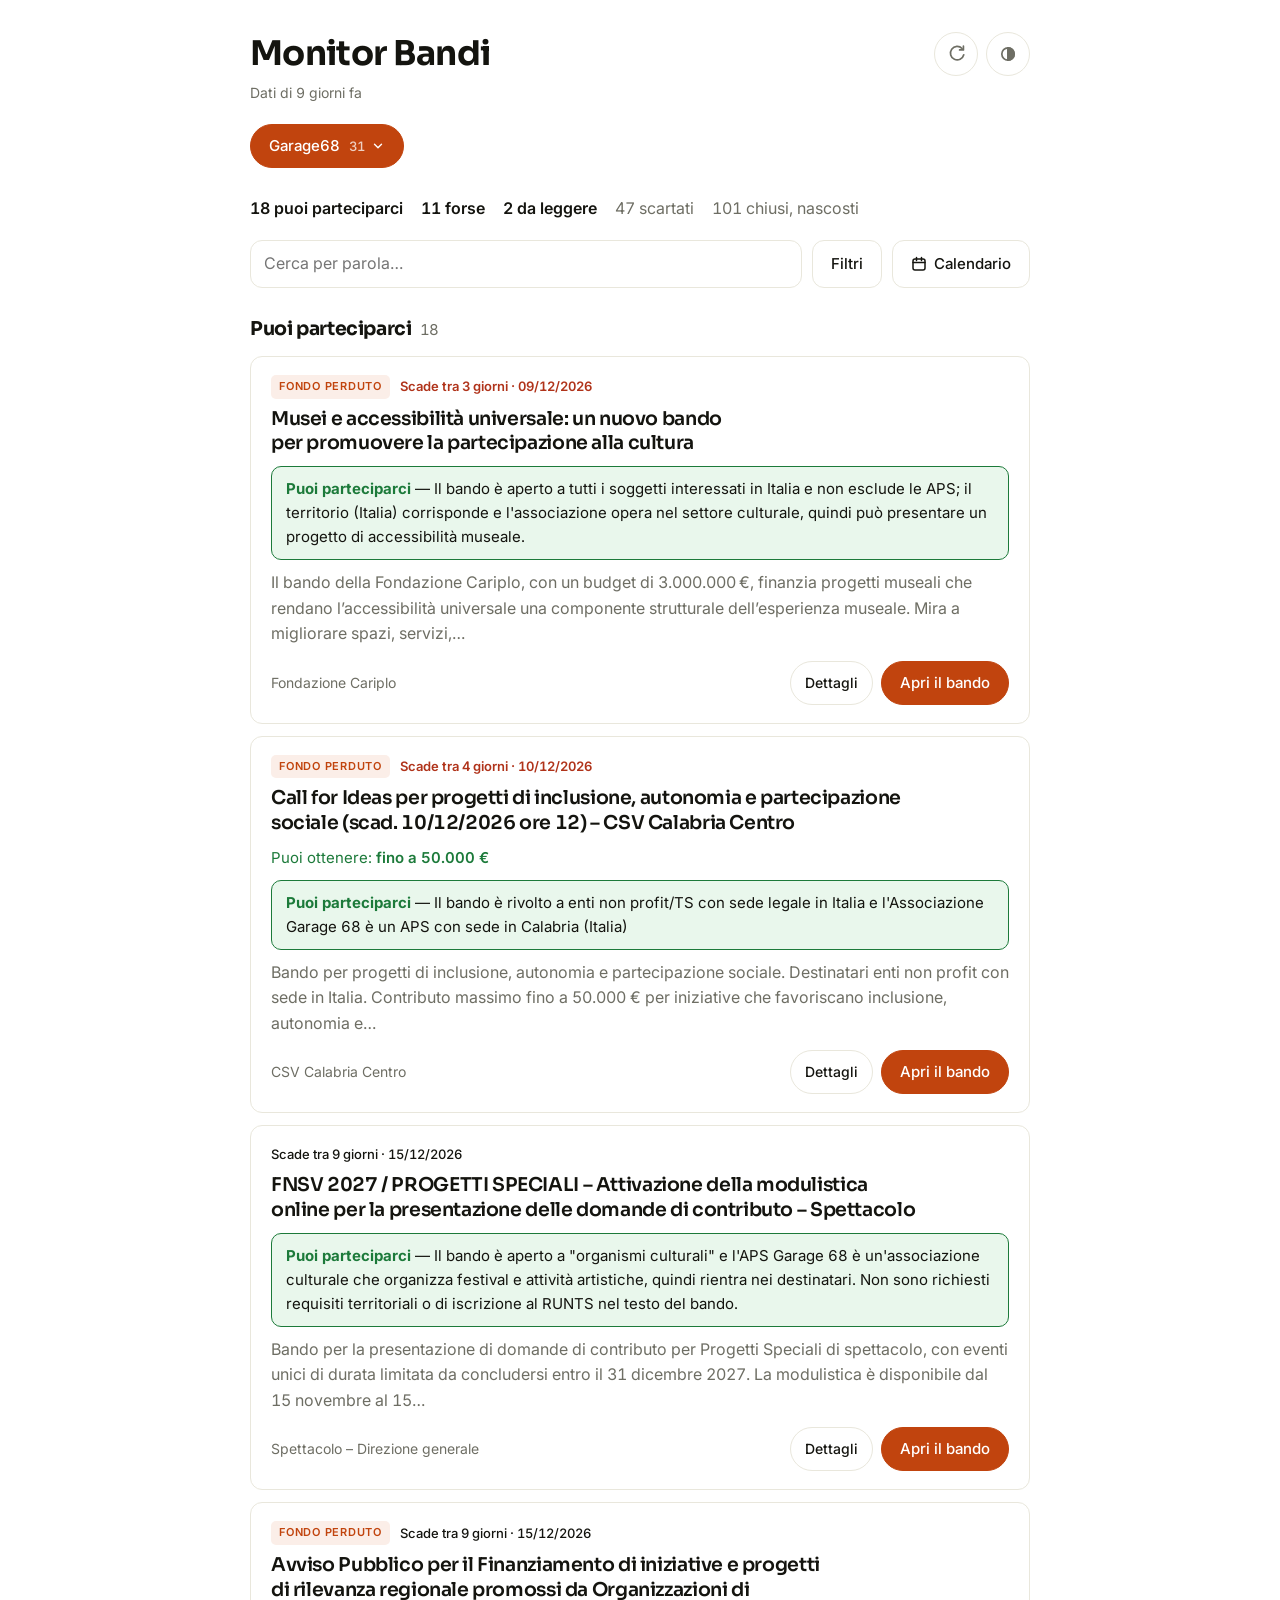
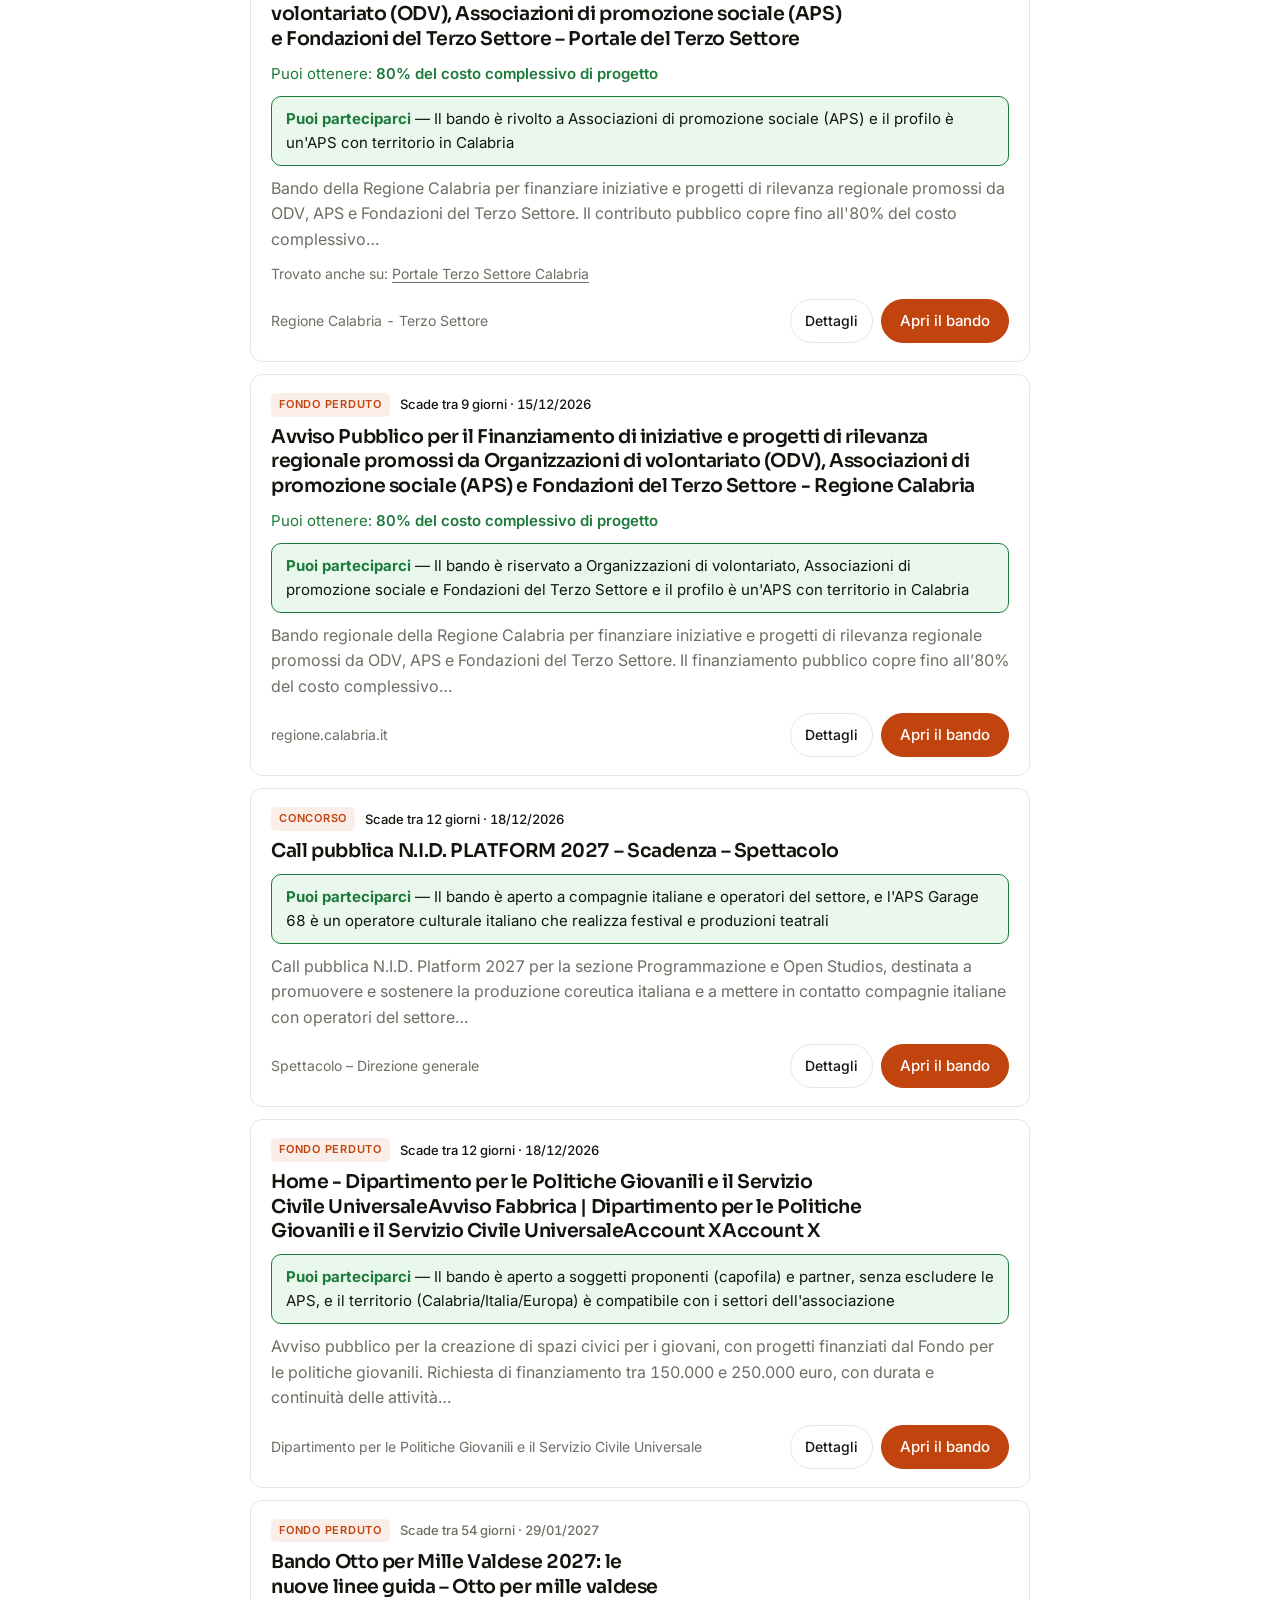
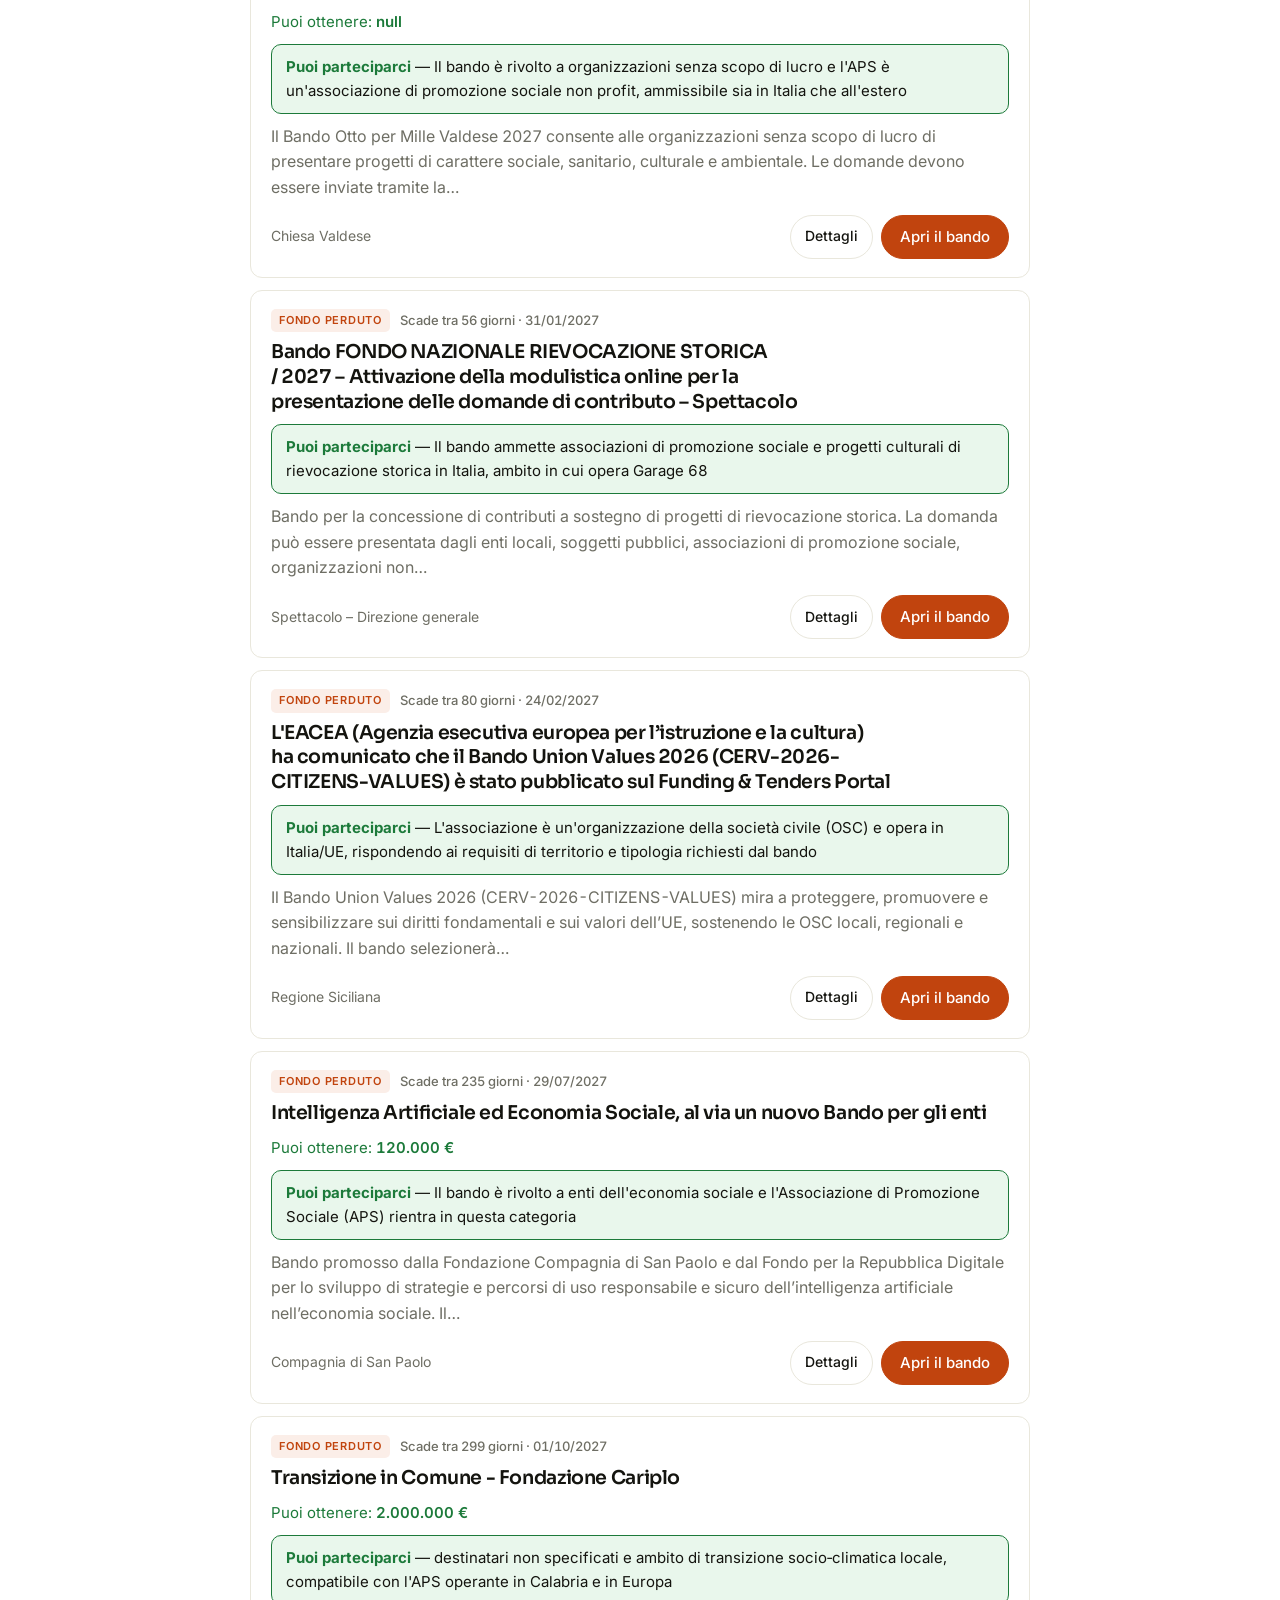
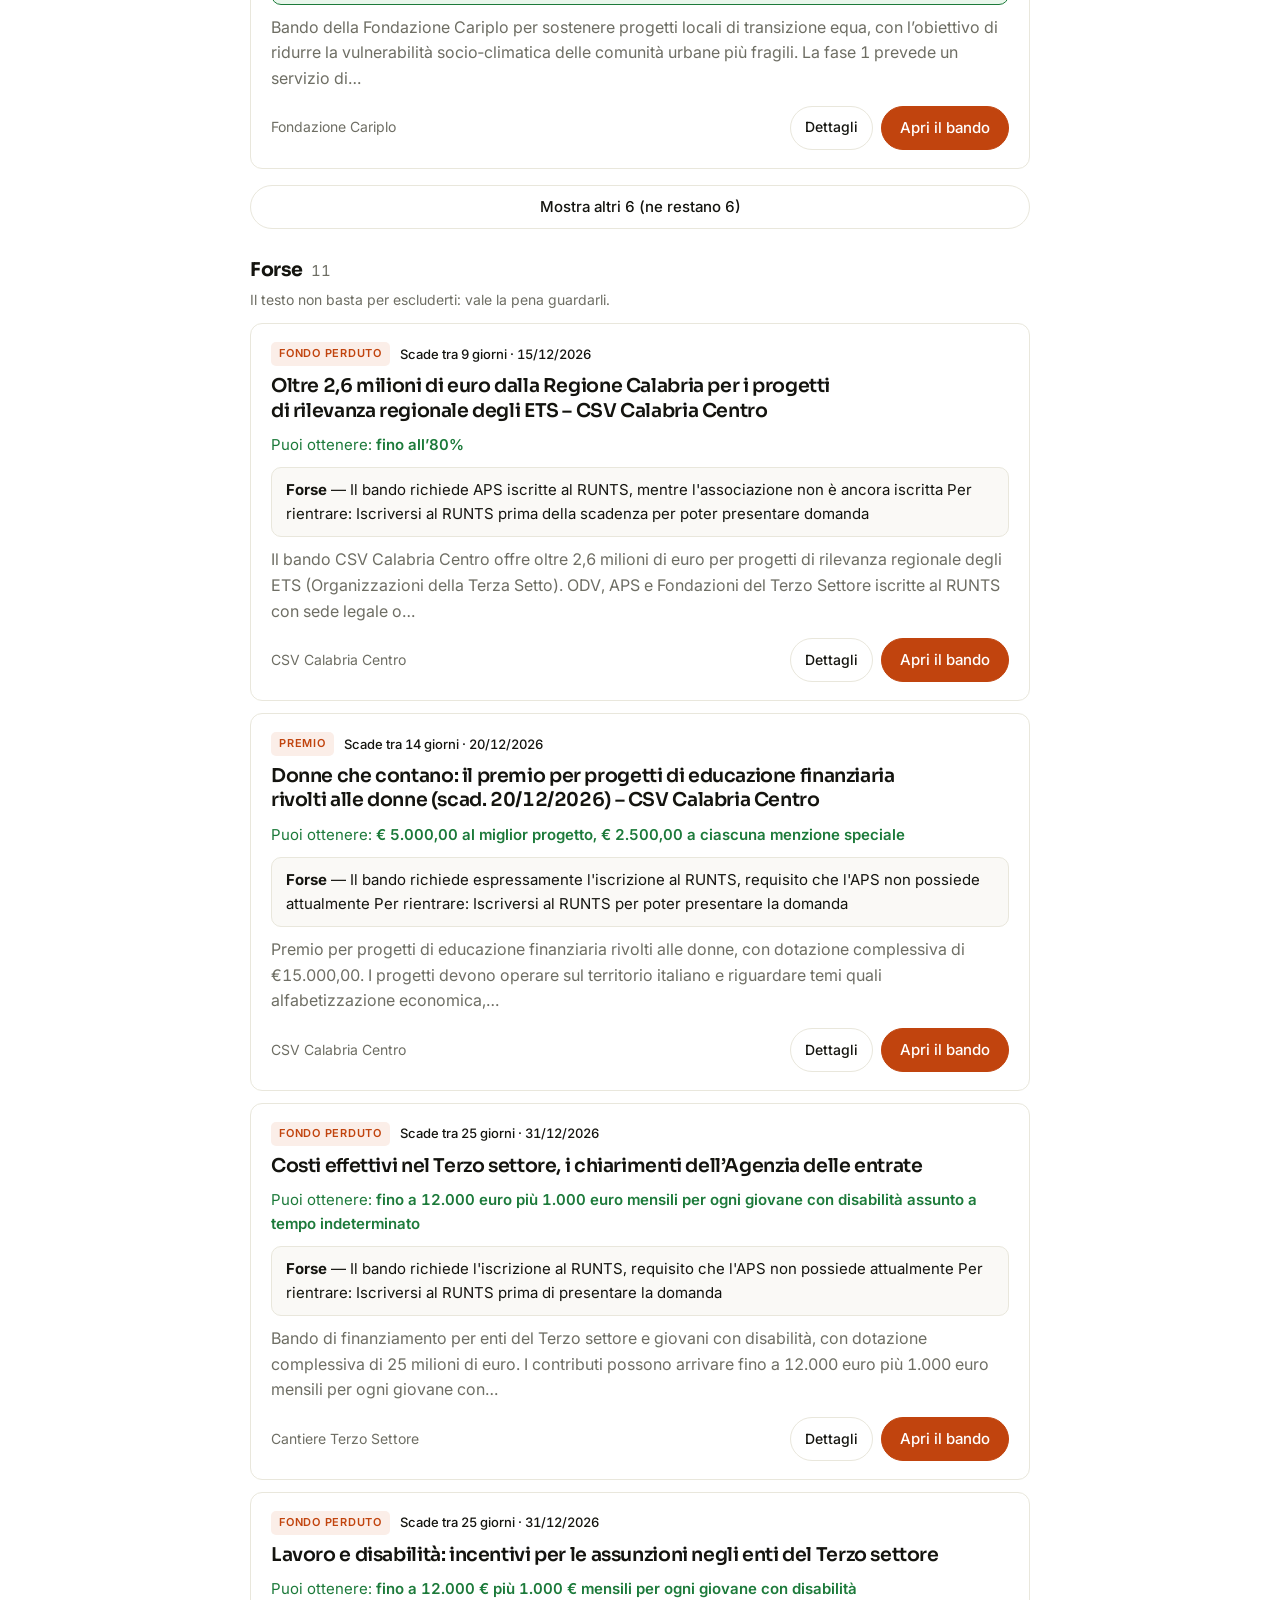
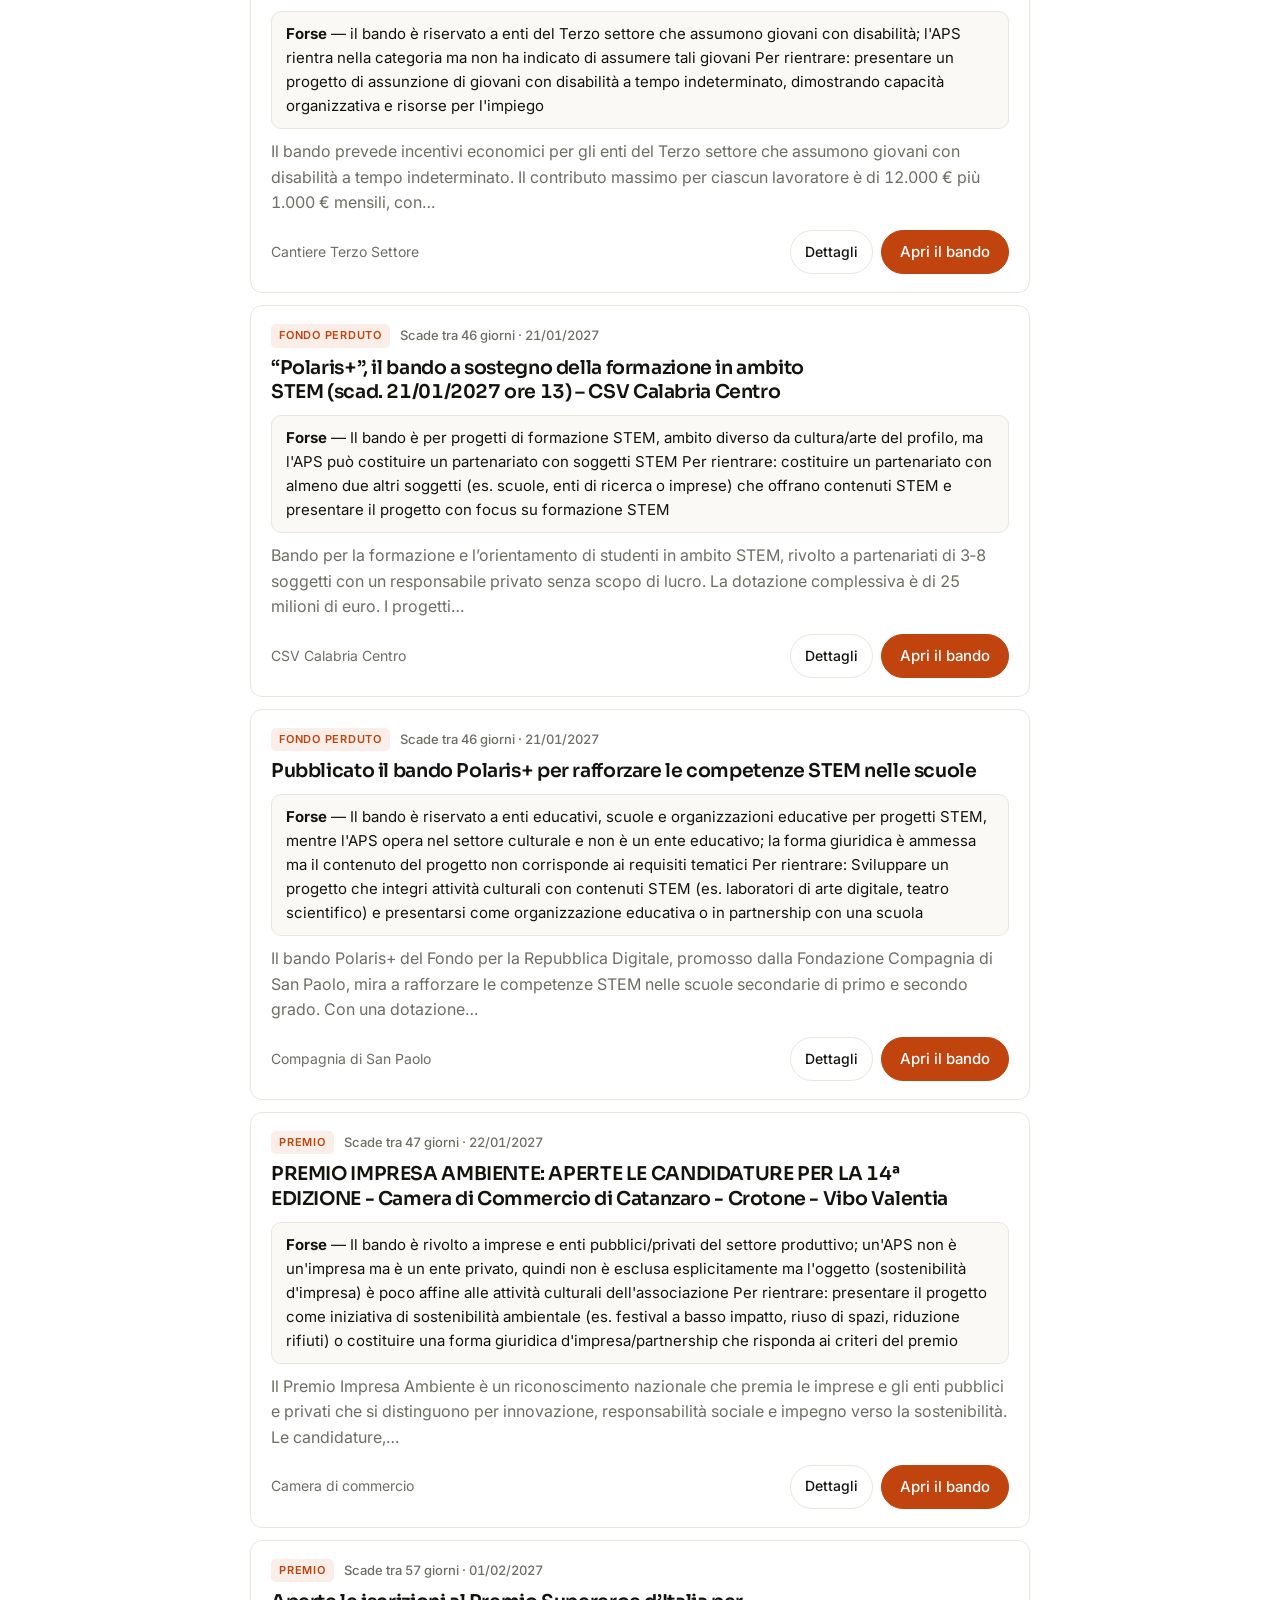
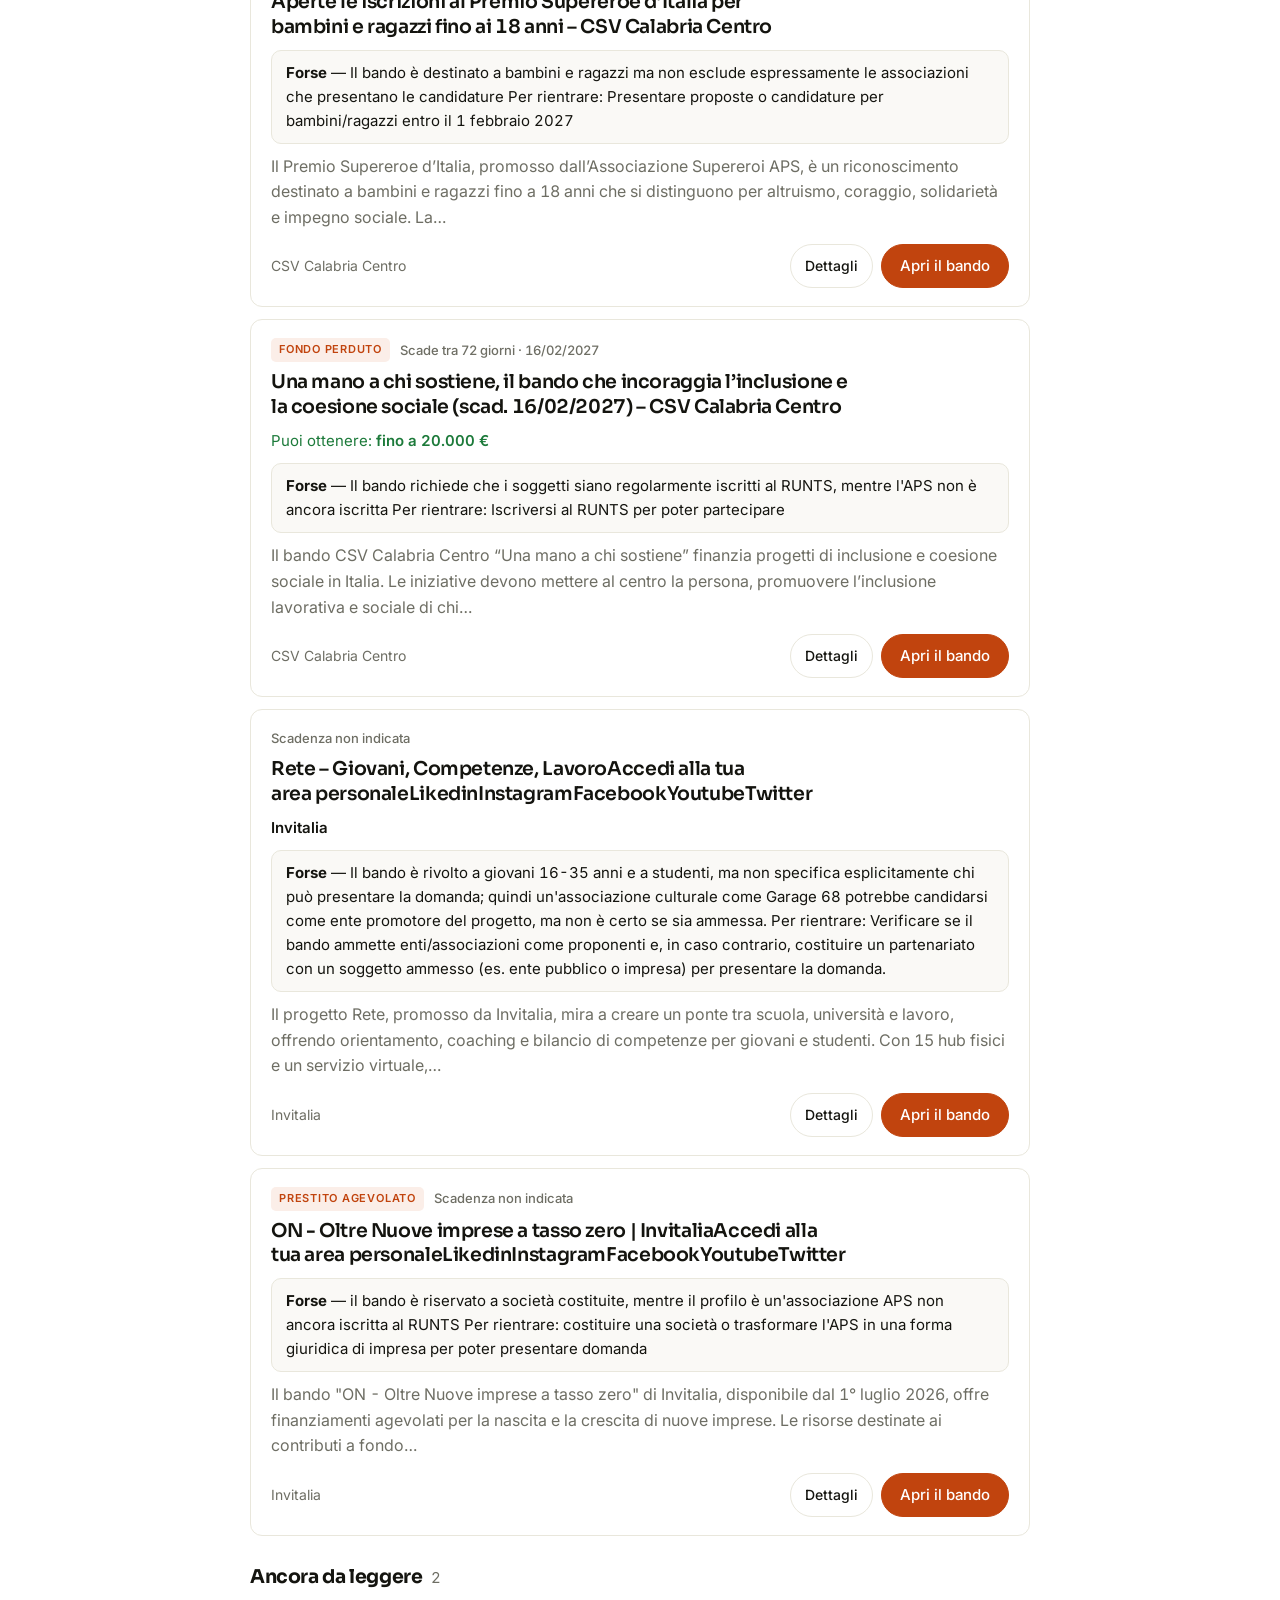
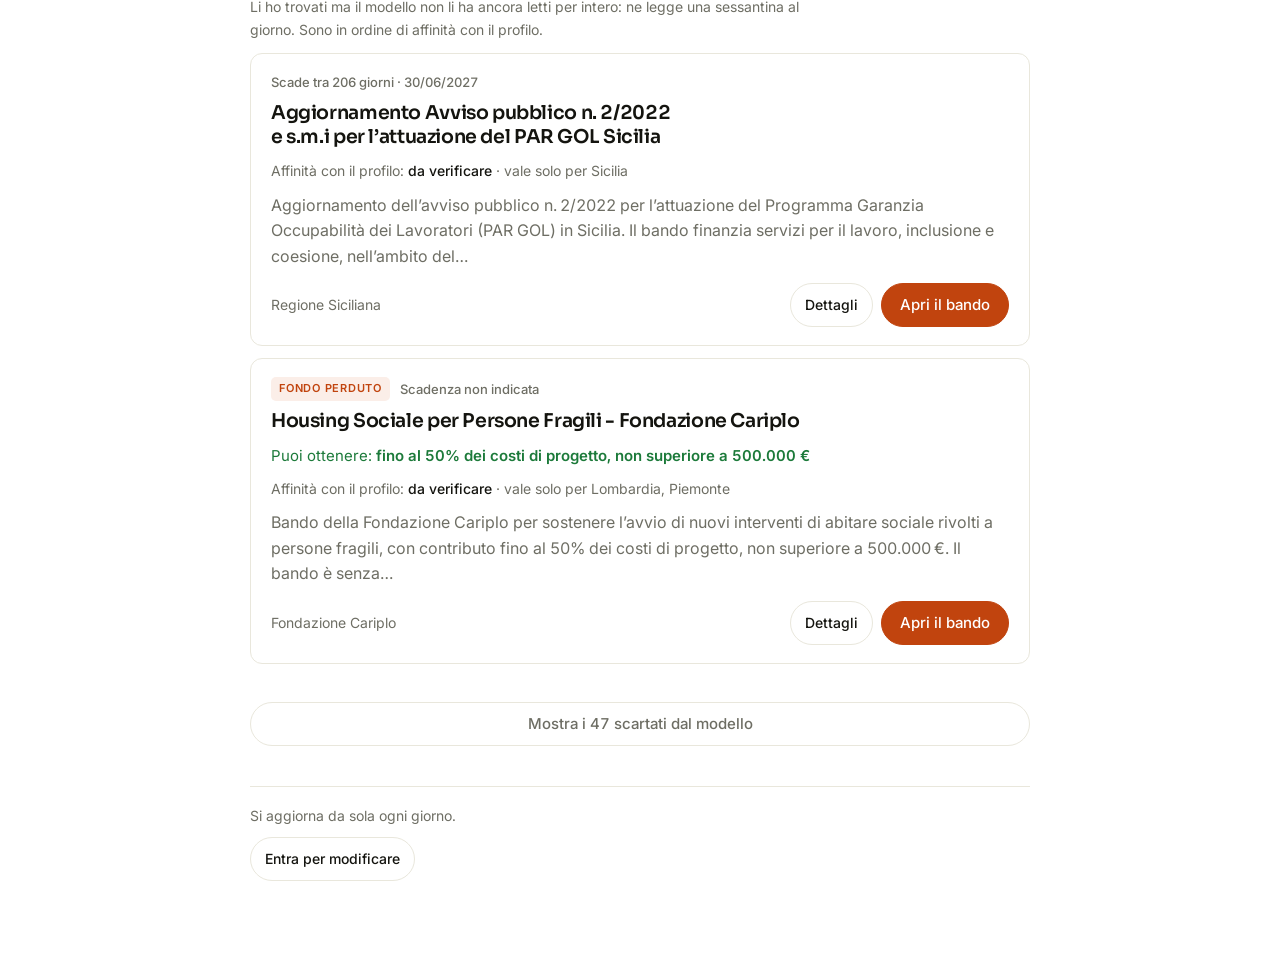
==== commit 59d87106: "Giro del 27/11/2026" ====
--- a/anteprima.html
+++ b/anteprima.html
@@ -955,11 +955,11 @@
 // Con un codice di accesso a GitHub, pero', la pagina puo' riscrivere le impostazioni.
 window.SOLA_LETTURA = true;
 window.REPO = "antoniomarti28-lab/monitor-bandi";
-window.GENERATA_IL = "2026-11-26T23:09:38+00:00";   // serve a dire da quanto sono fermi i dati
+window.GENERATA_IL = "2026-11-27T15:25:29+00:00";   // serve a dire da quanto sono fermi i dati
 window.DATI_CONFIG = null;   // riempito qui sotto
-const DATI = {"bandi": [{"id": "253b6757ccf442fbf6e626f2a3e5802a59da7510", "titolo": "NEFCD- PRO Professional development programme", "link": "https://au-di-tions.com/nefcd-pro/", "ente": "au-di-tions.com", "fonte": "Auditions - au-di-tions.com", "pubblicato": "2026-11-26", "scadenza": "2027-04-04", "importo": null, "importo_num": null, "contributo": null, "tipo_aiuto": "audizione", "sommario": "", "archiviato": 0, "riassunto": "Programma di sviluppo professionale NEFCD‑PRO, a tempo pieno, per giovani artisti di danza contemporanea. Offre un anno di immersione in una compagnia svedese, con formazione, performance, creazione di nuovi lavori e ricerca artistica. Il percorso si svolge a Härnösand, con termini di primavera e autunno 2027.", "requisiti": "[\"recenti laureati in danza contemporanea\", \"artisti professionisti in carriera precoce\"]", "aperto": 1, "origine_scadenza": "letto dal modello", "analizzato_il": "2026-11-26T15:15:01+00:00", "nota": null, "immagine": "https://au-di-tions.com/wp-content/uploads/2026/11/NEFCD-PRO_s.png", "trovato_il": "2026-11-26T14:50:31+00:00", "compagnia": "NEFCD", "citta": "Härnösand, Svezia", "ingaggio": null, "lavoro": null, "estratto": "NEFCD- PRO Professional development programme - au-di-tions.com\n\nSkip to content\n\nDance Programs & WorkshopsEuropeFeaturedPrograms\n\nProfessional development programme\n\nAre you a recent graduate in contemporary dance, or an early-career professional dance artist ready to commit to a year of company-based artistic development\n\nNEFCDpro is a full-time professional development programme based in northern Sweden. It is designed for dancers who want to deepen their practice within a professional company environment\n\nDuring the year you will:\n\n— Connect with an international professional dance company in Sweden\n\n— Learn and perform repertoire by internationally acclaimed choreographers\n\n— Create and premiere new works across a range of choreographic processes\n\n— Engage in artistic research and develop your own independent practice\n\n— Explore site-specific and screendance formats\n\n— Expand your technical range further across ballet, contemporary and improvisational practices\n\n— Build your artistic portfolio through performance, creation, and documentation\n\n— Develop lasting professional networks within the international dance field\n\nPast collaborators have included:\n\nIsrael Aloni, Heidi Vierthaler, Helena Franzén, Mari Carrasco, Lee Brummer, Scilla Rajalin,\n\nHector Palacios, Stella Blanc, Liza Tegels, Pia Mačerol, Seung Hwan Lee, Jakub Medrzycki,\n\nGracefool Collective and Valtteri Keinänen.\n\nRequirements:\n\nYou a recent graduate in contemporary dance, or an early-career professional d", "quanto_testo": 2373, "punteggi": {"5": {"punteggio": 72, "motivi": ["bando aperto, confermato dal modello", "danza", "dal tuo racconto: danza, contempo, compagni, lavori", "parole tue: danza contemporanea"], "llm_verdetto": "si", "llm_motivo": "Il bando è rivolto a giovani artisti di danza contemporanea in carriera precoce e la profilo è una ballerina di 24 anni con esperienza professionale, quindi rientra nei destinatari"}}, "zone": []}, {"id": "cd9f65b724d5bcd048a0df994633a07cfe219d7a", "titolo": "Audition Notice Alonzo King LINES Ballet 2027", "link": "https://dancingopportunities.com/audition-notice-alonzo-king-lines-ballet-2027/", "ente": "Dancing Opportunities", "fonte": "Auditions - Dancing Opportunities", "pubblicato": "2026-11-25", "scadenza": null, "importo": null, "importo_num": null, "contributo": null, "tipo_aiuto": "audizione", "sommario": "", "archiviato": 0, "riassunto": "Alonzo King LINES Ballet cerca ballerini di livello soloist e principal per la stagione 2027–2028. L’audizione è aperta a ballerini con tecnica classica avanzata, con particolare attenzione a ballerini BIPOC e a coloro che soddisfano i requisiti di altezza indicati. La compagnia offre impiego a tempo pieno, stagionale, con benefici e viaggi internazionali.", "requisiti": "[\"danze soloist e principal\"]", "aperto": 1, "origine_scadenza": null, "analizzato_il": "2026-11-26T15:12:34+00:00", "nota": null, "immagine": "https://dancingopportunities.com/wp-content/uploads/2026/11/Audition-Notice-Alonzo-King-LINES-Ballet-2027.jpg", "trovato_il": "2026-11-26T14:50:31+00:00", "compagnia": "Alonzo King LINES Ballet", "citta": "San Francisco, CA, USA", "ingaggio": null, "lavoro": null, "estratto": "", "quanto_testo": 2986, "punteggi": {"5": {"punteggio": 82, "motivi": ["bando aperto, confermato dal modello", "danza", "dal tuo racconto: ballerin, compagni, cerca, opportun", "parole tue: audizione, audition, dancers"], "llm_verdetto": "no", "llm_motivo": "Il bando richiede ballerini con tecnica classica avanzata per ruoli di soloist o principal, mentre il profilo è una danzatrice contemporanea senza indicazione di esperienza classica né di livello soloist/principal"}}, "zone": []}, {"id": "4250e07cfe6471a66103bf1bcc9d43370ec34b32", "titolo": "Agricoltura, avviso da 50 milioni per contributi al comparto cerealicolo", "link": "https://www.regione.sicilia.it/la-regione-informa/agricoltura-avviso-50-milioni-contributi-al-comparto-cerealicolo", "ente": "Regione Siciliana", "fonte": "Regione Sicilia", "pubblicato": "2026-11-25", "scadenza": null, "importo": "50 milioni di euro", "importo_num": null, "contributo": "332 euro per ettaro, tetto massimo 25.000 euro per azienda", "tipo_aiuto": "fondo perduto", "sommario": "Agricoltura, avviso da 50 milioni per contributi al comparto cerealicolo Camarda Maria Teresa Mer, 25/11/2026, 15:46 Agricoltura, avviso da 50 milioni per contributi al comparto cerealicolo In evidenza pubblicata il 25 Nov 2026 Ascolta Ammontano complessivamente a 50 milioni di euro le risorse che l…", "archiviato": 0, "riassunto": null, "requisiti": null, "aperto": 1, "origine_scadenza": null, "analizzato_il": "2026-11-25T15:47:18+00:00", "nota": null, "immagine": "https://www.regione.sicilia.it/system/files/2026-11/grano_cereali.jpg", "trovato_il": "2026-11-25T15:22:37+00:00", "compagnia": null, "citta": null, "ingaggio": null, "lavoro": null, "estratto": "", "quanto_testo": 1900, "punteggi": {}, "zone": ["Sicilia"]}, {"id": "a08f154c327218da75b3277f2d4160c830892f23", "titolo": "Disposizioni a sostegno del comparto cerealicolo", "link": "https://www.regione.sicilia.it/istituzioni/regione/strutture-regionali/assessorato-agricoltura-sviluppo-rurale-pesca-mediterranea/dipartimento-agricoltura/disposizioni-sostegno-comparto-cerealicolo", "ente": "Regione Siciliana", "fonte": "Regione Sicilia", "pubblicato": "2026-11-25", "scadenza": null, "importo": "€ 50.000.000,00", "importo_num": null, "contributo": null, "tipo_aiuto": "fondo perduto", "sommario": "Disposizioni a sostegno del comparto cerealicolo Ferraro Vito Mer, 25/11/2026, 13:28 Avviso per il sostegno al comparto cerealicolo in attuazione dell’art. 25 della Legge 28 ottobre 2026, n. 33 Con il presente avviso la Regione Siciliana dà attuazione agli interventi previsti dall’art. 25 Disposizio…", "archiviato": 0, "riassunto": null, "requisiti": null, "aperto": 1, "origine_scadenza": null, "analizzato_il": "2026-11-25T15:48:37+00:00", "nota": "letto anche il PDF del bando", "immagine": null, "trovato_il": "2026-11-25T15:22:37+00:00", "compagnia": null, "citta": null, "ingaggio": null, "lavoro": null, "estratto": "", "quanto_testo": 33203, "punteggi": {}, "zone": ["Sicilia"]}, {"id": "5ecc5441da84cb1385475a96d7ccb2cc614b48af", "titolo": "Maltempo e ciclone Harry, via alle domande per i ristori agli agricoltori", "link": "https://www.regione.sicilia.it/la-regione-informa/maltempo-ciclone-harry-alle-domande-ristori-agli-agricoltori", "ente": "Regione Siciliana", "fonte": "Regione Sicilia", "pubblicato": "2026-11-25", "scadenza": "2026-12-18", "importo": null, "importo_num": null, "contributo": null, "tipo_aiuto": "fondo perduto", "sommario": "Maltempo e ciclone Harry, via alle domande per i ristori agli agricoltori Salerno Luca Mer, 25/11/2026, 12:50 Maltempo e ciclone Harry, via alle domande per i ristori agli agricoltori In evidenza pubblicata il 25 Nov 2026 Ascolta Entra nella fase operativa il piano di sostegno per le aziende agricol…", "archiviato": 0, "riassunto": null, "requisiti": null, "aperto": 1, "origine_scadenza": "letto dal modello", "analizzato_il": "2026-11-25T15:45:11+00:00", "nota": null, "immagine": "https://www.regione.sicilia.it/system/files/2022-08/agricoltura.jpg", "trovato_il": "2026-11-25T15:22:37+00:00", "compagnia": null, "citta": null, "ingaggio": null, "lavoro": null, "estratto": "", "quanto_testo": 2507, "punteggi": {}, "zone": ["Sicilia"]}, {"id": "8a790f7a222eb829bef0d08164253f208da7831d", "titolo": "Staatsballett Karlsruhe Announces Audition for the 2027/28 Season", "link": "https://dancingopportunities.com/staatsballett-karlsruhe-announces-audition-for-the-2027-28-season/", "ente": "Dancing Opportunities", "fonte": "Auditions - Dancing Opportunities", "pubblicato": "2026-11-24", "scadenza": "2027-01-03", "importo": null, "importo_num": null, "contributo": null, "tipo_aiuto": "audizione", "sommario": "", "archiviato": 0, "riassunto": "Staatsballett Karlsruhe apre una audizione per la stagione 2027/28, rivolta a ballerini (m/f/d) con solida tecnica classica e contemporanea, forte lavoro a punta e partner. L’audizione si svolgerà il 31 gennaio 2027 presso il Badisches Staatstheater Karlsruhe. I candidati devono inviare CV, foto e link a video di un solo classico/neoclassico e uno contemporaneo entro il 3 gennaio 2027. L’evento è su invito e non prevede rimborso delle spese di candidatura.", "requisiti": "[\"danze (m/f/d)\"]", "aperto": 1, "origine_scadenza": "letto dal modello", "analizzato_il": "2026-11-25T15:45:37+00:00", "nota": null, "immagine": "https://dancingopportunities.com/wp-content/uploads/2026/11/Staatsballett-Karlsruhe-Announces-Audition-for-the-202728-Season.jpg", "trovato_il": "2026-11-25T15:22:37+00:00", "compagnia": "Staatsballett Karlsruhe", "citta": "Karlsruhe, Germania", "ingaggio": null, "lavoro": null, "estratto": "Staatsballett Karlsruhe Announces Audition for the 2027/28 Season\n\nStaatsballett Karlsruhe Announces Audition for the 2027/28 Season\n\nNov 24, 2026 | Auditions | 0\n\nStaatsballett Karlsruhe’s Ballet Director Raimondo Rebeck & House Choreographer Kristina Paulin are holding an audition for dancers (m/f/d).\n\nWhere: Badisches Staatstheater Karlsruhe, Hermann-Levi-Platz 1, 76137 Karlsruhe, Germany\n\nWhen: January 31, 2027\n\nDeadline for applications: January 3, 2027\n\nDancers should have a strong classical and a solid contemporary technique as well as strong pointe work (f) and partnering skills (m/f/d). We value team players who dare to try new things with curiosity, openness and creativity and who want to contribute to a positive working environment. We offer dancers the chance to experience an extraordinary variety of choreographic styles and to dance an unusually wide repertoire in a respectful and supportive working atmosphere.\n\nHow to apply:\nTo apply, please send:\n•       complete CV\n•       2 recent photos (head shot and full body shot in a dance pose)\n•       a link of your videos (links only, no video files as e-mail attachment)\no       1 classical/neoclassical solo (female dancers on pointe)\no       1 contemporary solo\n\nPlease combine your CV, photos and video links in one PDF file (maximum file size 9 MB) and apply via our online application portal https://jobs.staatstheater-karlsruhe.de/jobs/id/765/\n\nPlease note that the audition is by invitation only.\n\nCosts for participa", "quanto_testo": 3061, "punteggi": {"5": {"punteggio": 82, "motivi": ["bando aperto, confermato dal modello", "danza", "dal tuo racconto: ballerin, contempo, opportun, audizion", "parole tue: audizione, audition, dancers"], "llm_verdetto": "si", "llm_motivo": "audizione aperta a ballerini con tecnica classica e contemporanea, senza pagamento richiesto"}}, "zone": []}, {"id": "faee464a4ecfb2384ec05f89cb6452aee5f3d410", "titolo": "Progetto “Interventi di manutenzione straordinaria su pista forestale in conglomerato bituminoso, ricadente all’interno del Demanio Forestale Regionale “Alto Simeto” -Distretto Forestale n.1 -Comune di Bronte (CT) Conclusione avviso di indagine di mercato", "link": "https://www.regione.sicilia.it/istituzioni/servizi-informativi/bandi/progetto-interventi-manutenzione-straordinaria-pista-forestale-conglomerato-bituminoso-ricadente-all-interno-demanio-forestale-regionale-alto-simeto-distretto", "ente": "Regione Siciliana", "fonte": "Regione Sicilia", "pubblicato": "2026-11-24", "scadenza": "2026-12-15", "importo": null, "importo_num": null, "contributo": null, "tipo_aiuto": "fondo perduto", "sommario": "Progetto “Interventi di manutenzione straordinaria su pista forestale in conglomerato bituminoso, ricadente all’interno del Demanio Forestale Regionale “Alto Simeto” -Distretto Forestale n.1 -Comune di Bronte (CT) Conclusione avviso di indagine di mercato D'Amato Rosanna Mar, 24/11/2026, 16:22 Descr…", "archiviato": 0, "riassunto": null, "requisiti": null, "aperto": 1, "origine_scadenza": "letto dal modello", "analizzato_il": "2026-11-24T16:02:20+00:00", "nota": null, "immagine": null, "trovato_il": "2026-11-24T15:38:12+00:00", "compagnia": null, "citta": null, "ingaggio": null, "lavoro": null, "estratto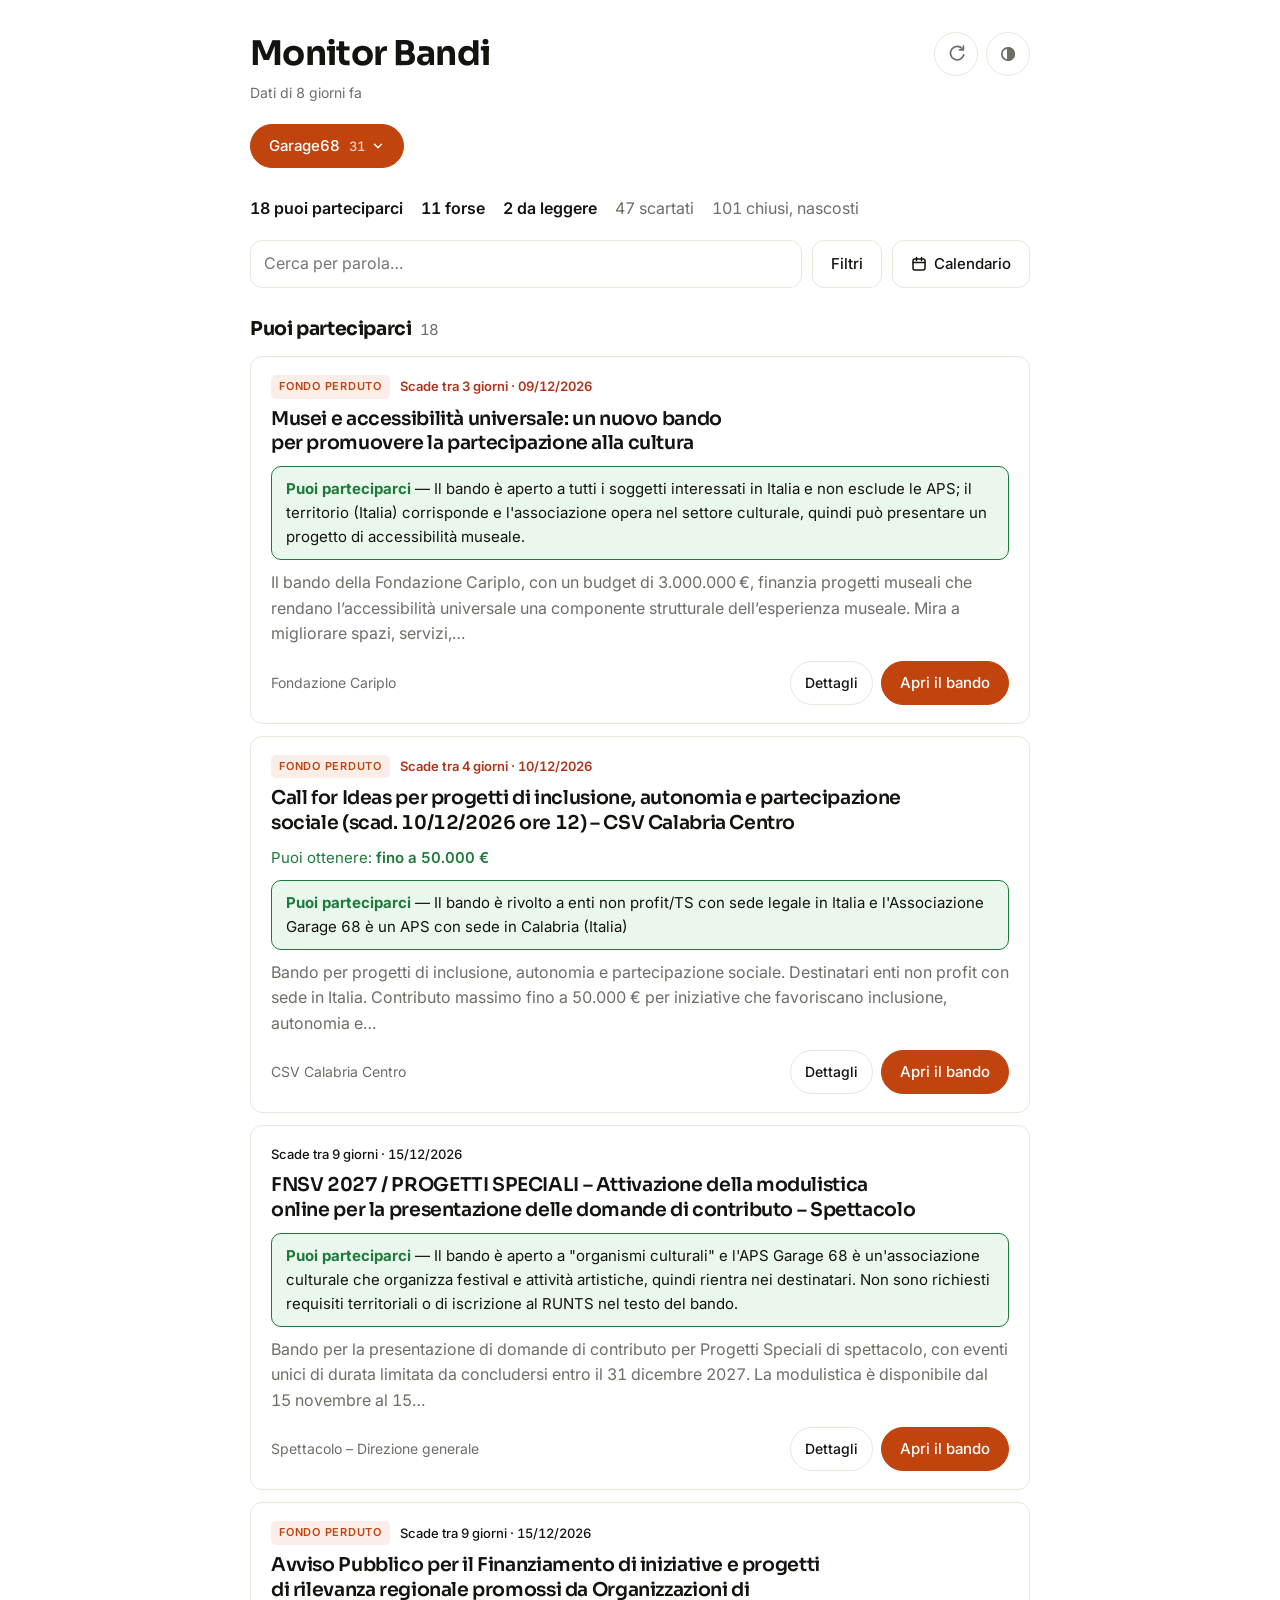
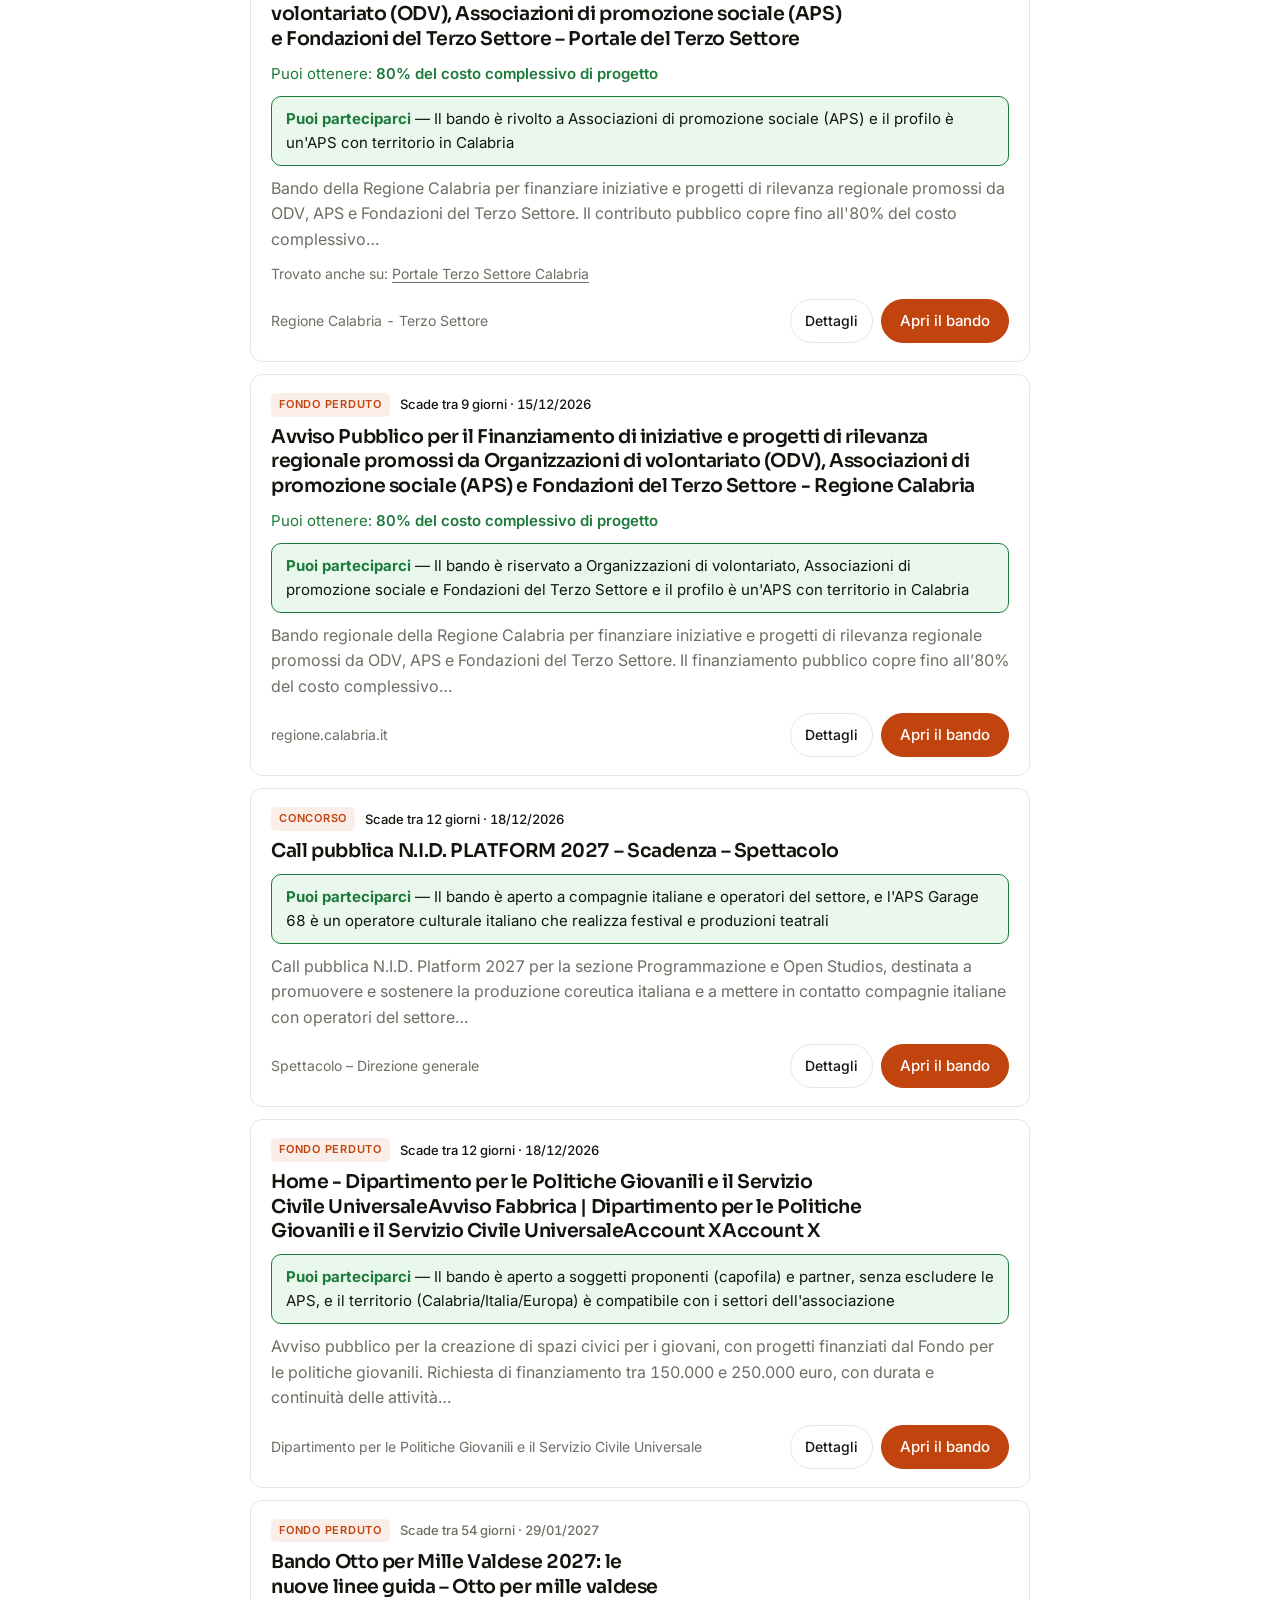
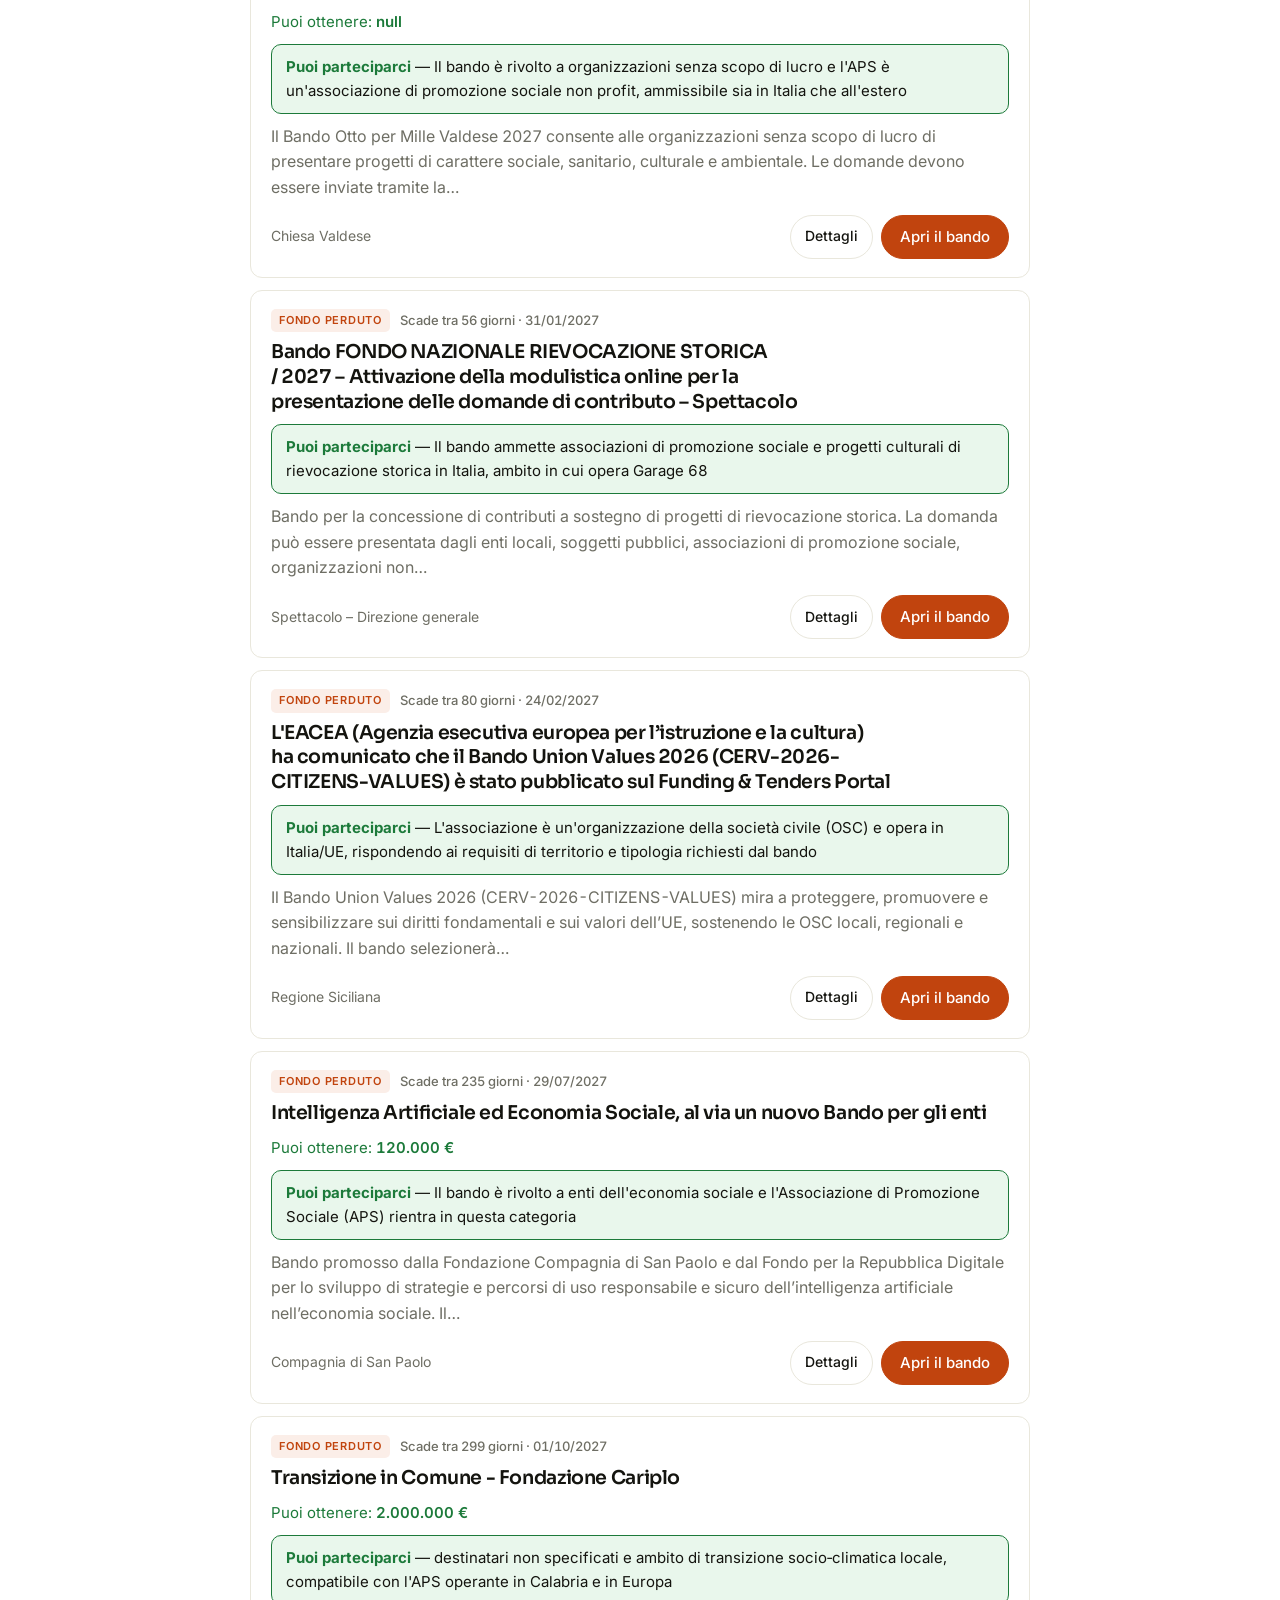
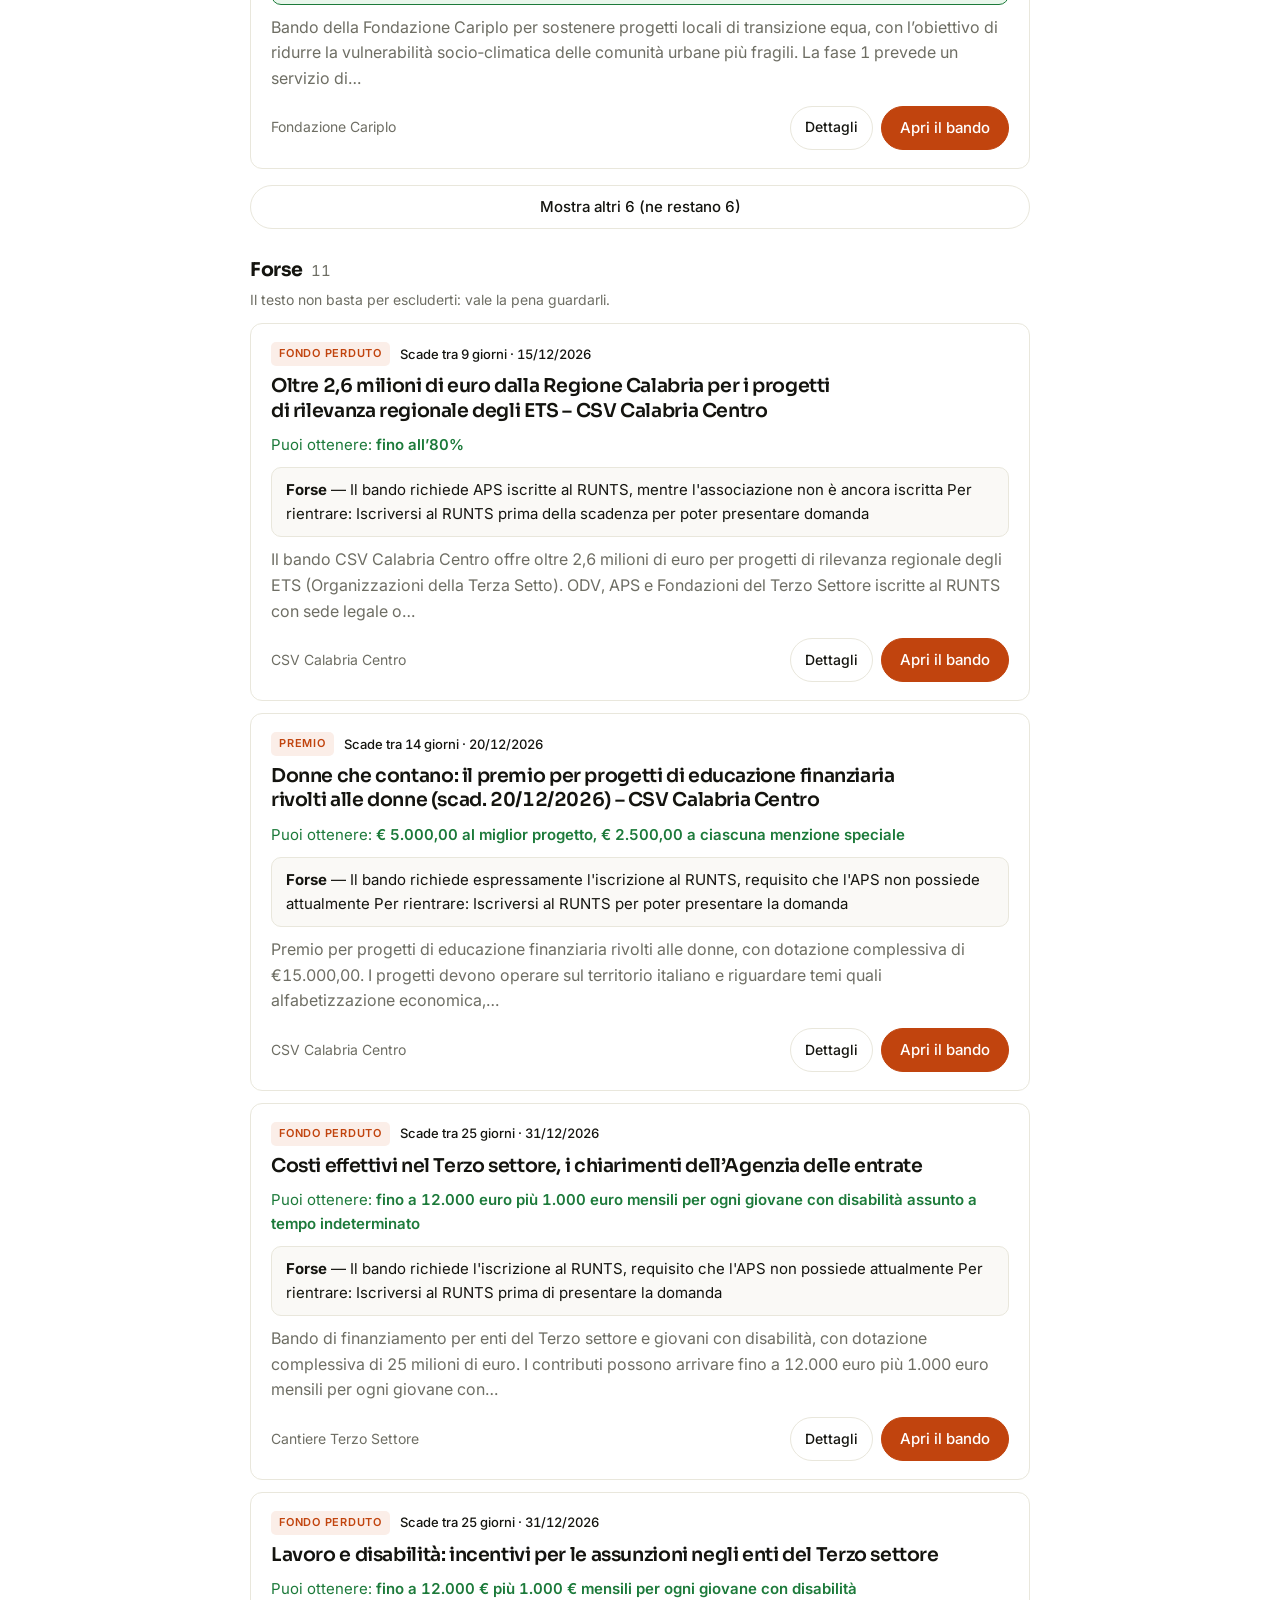
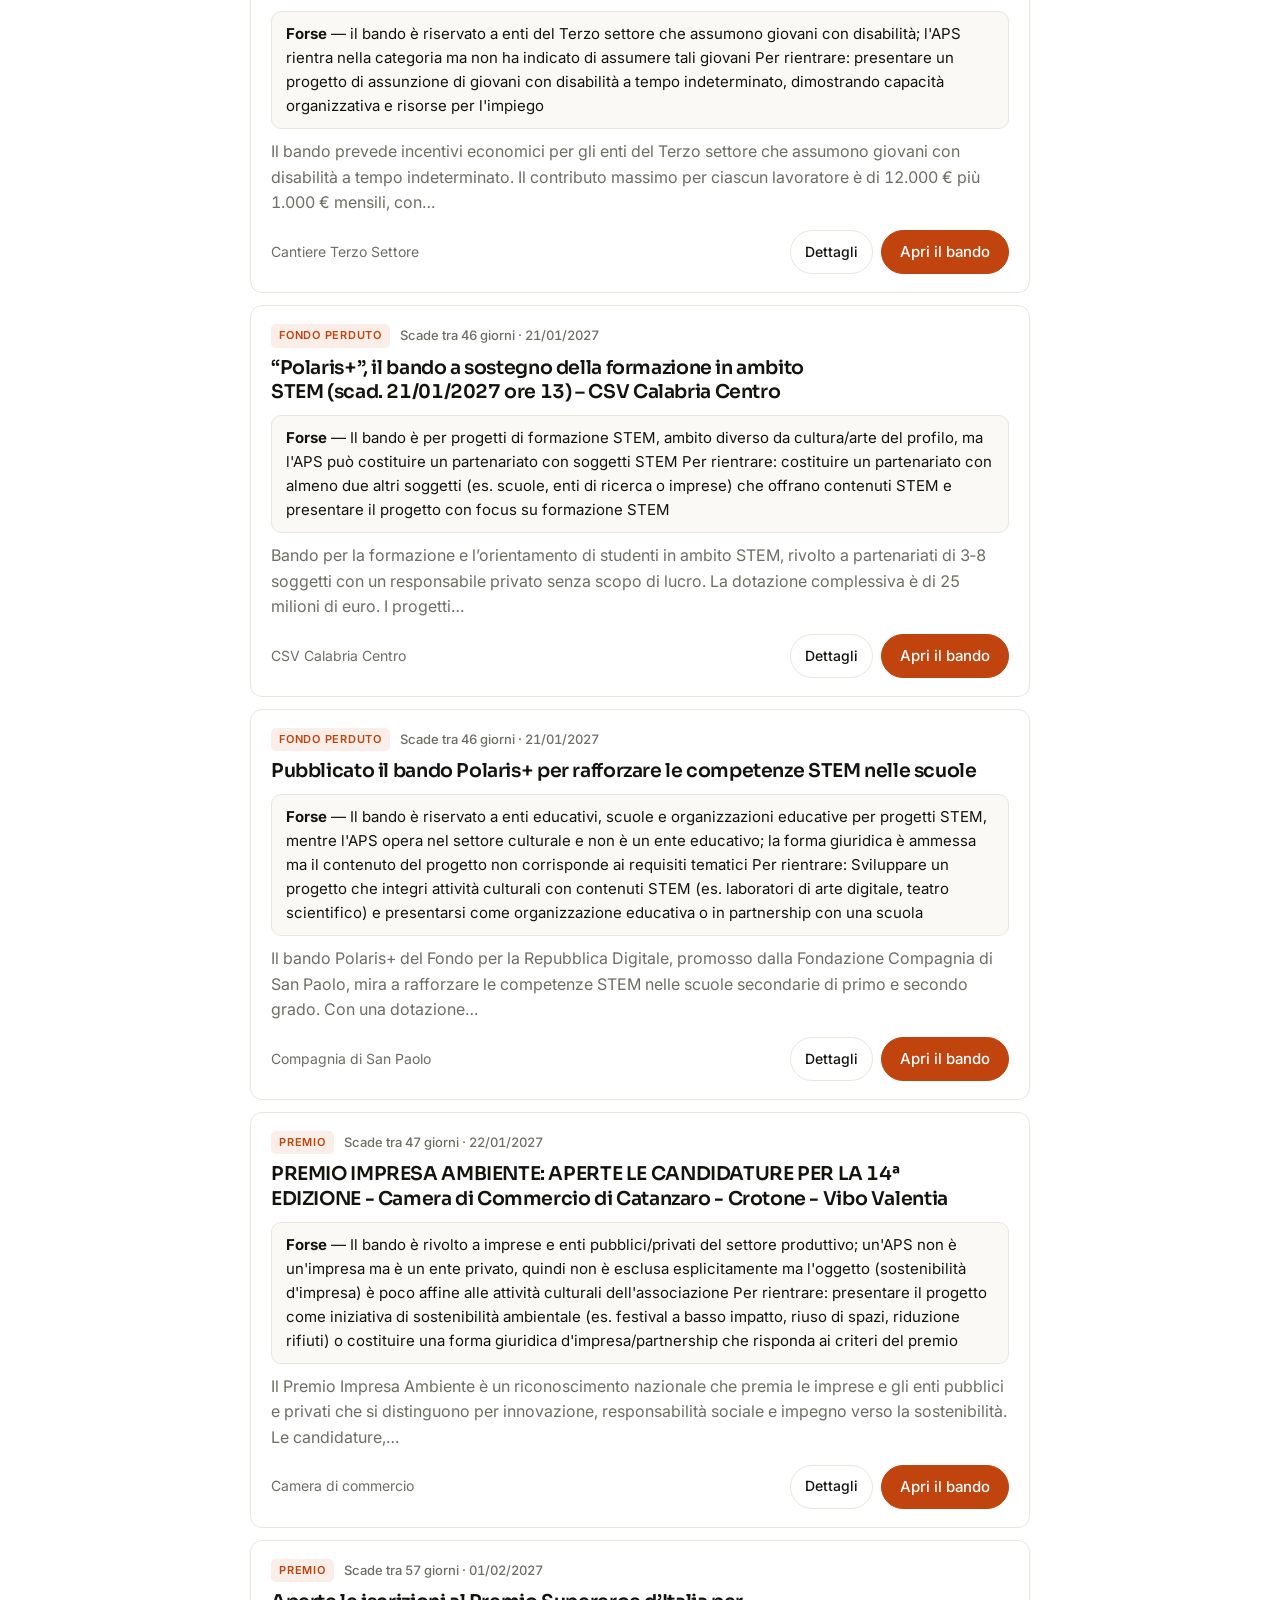
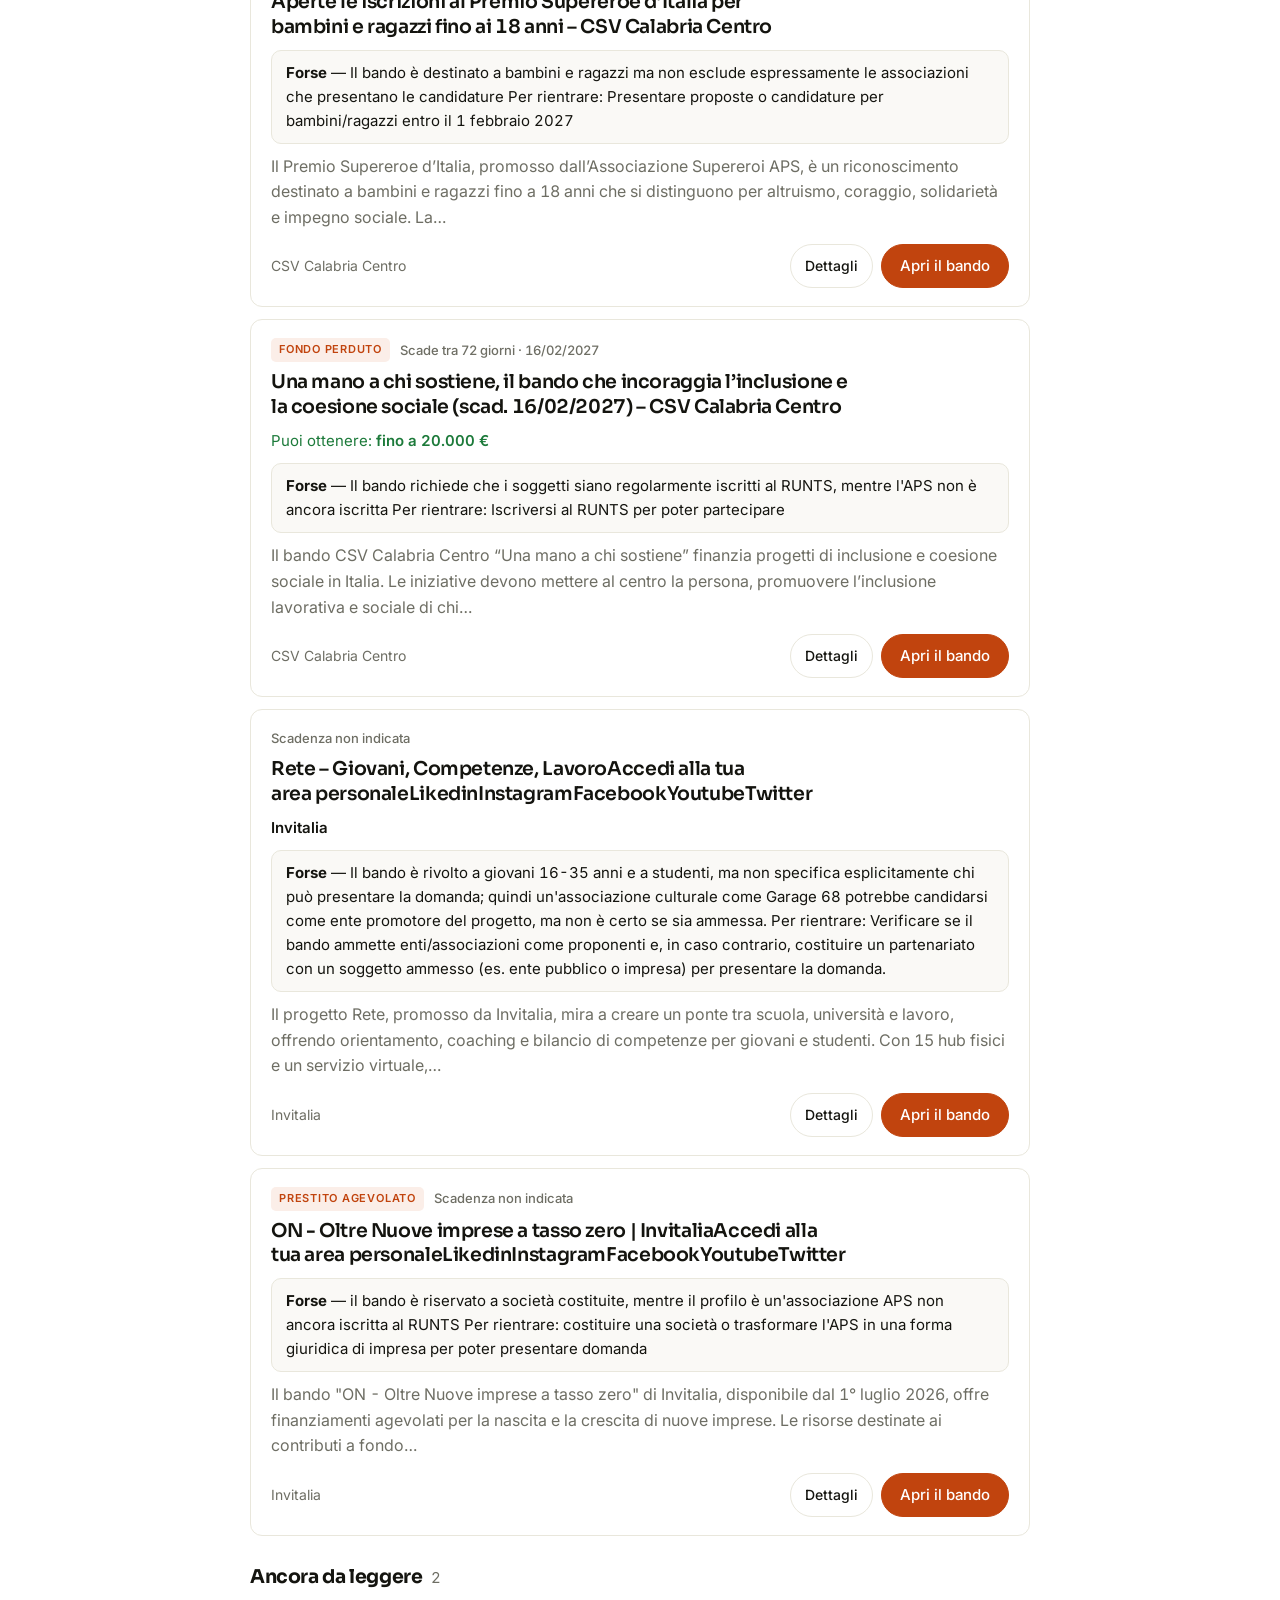
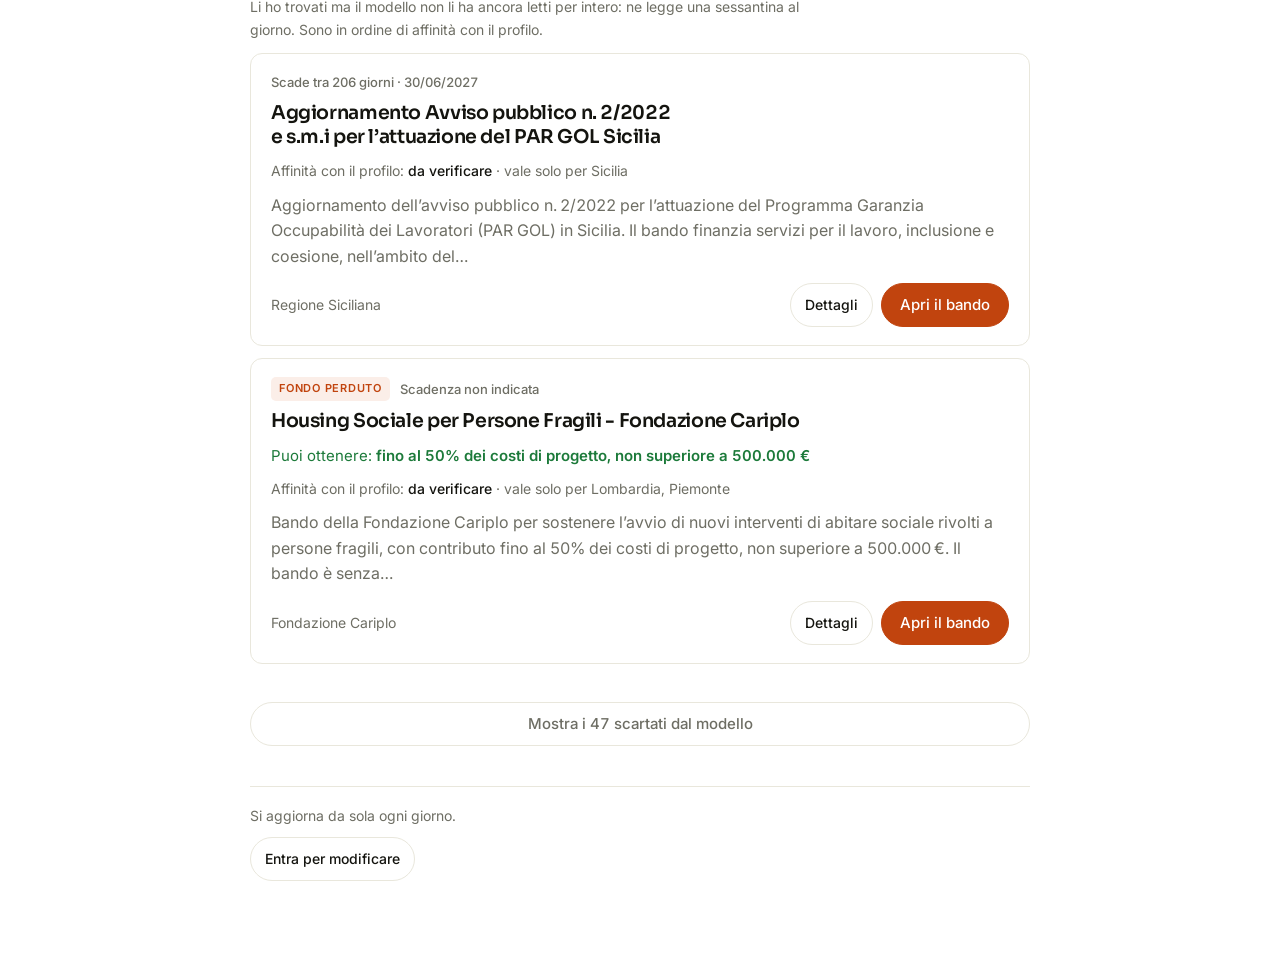
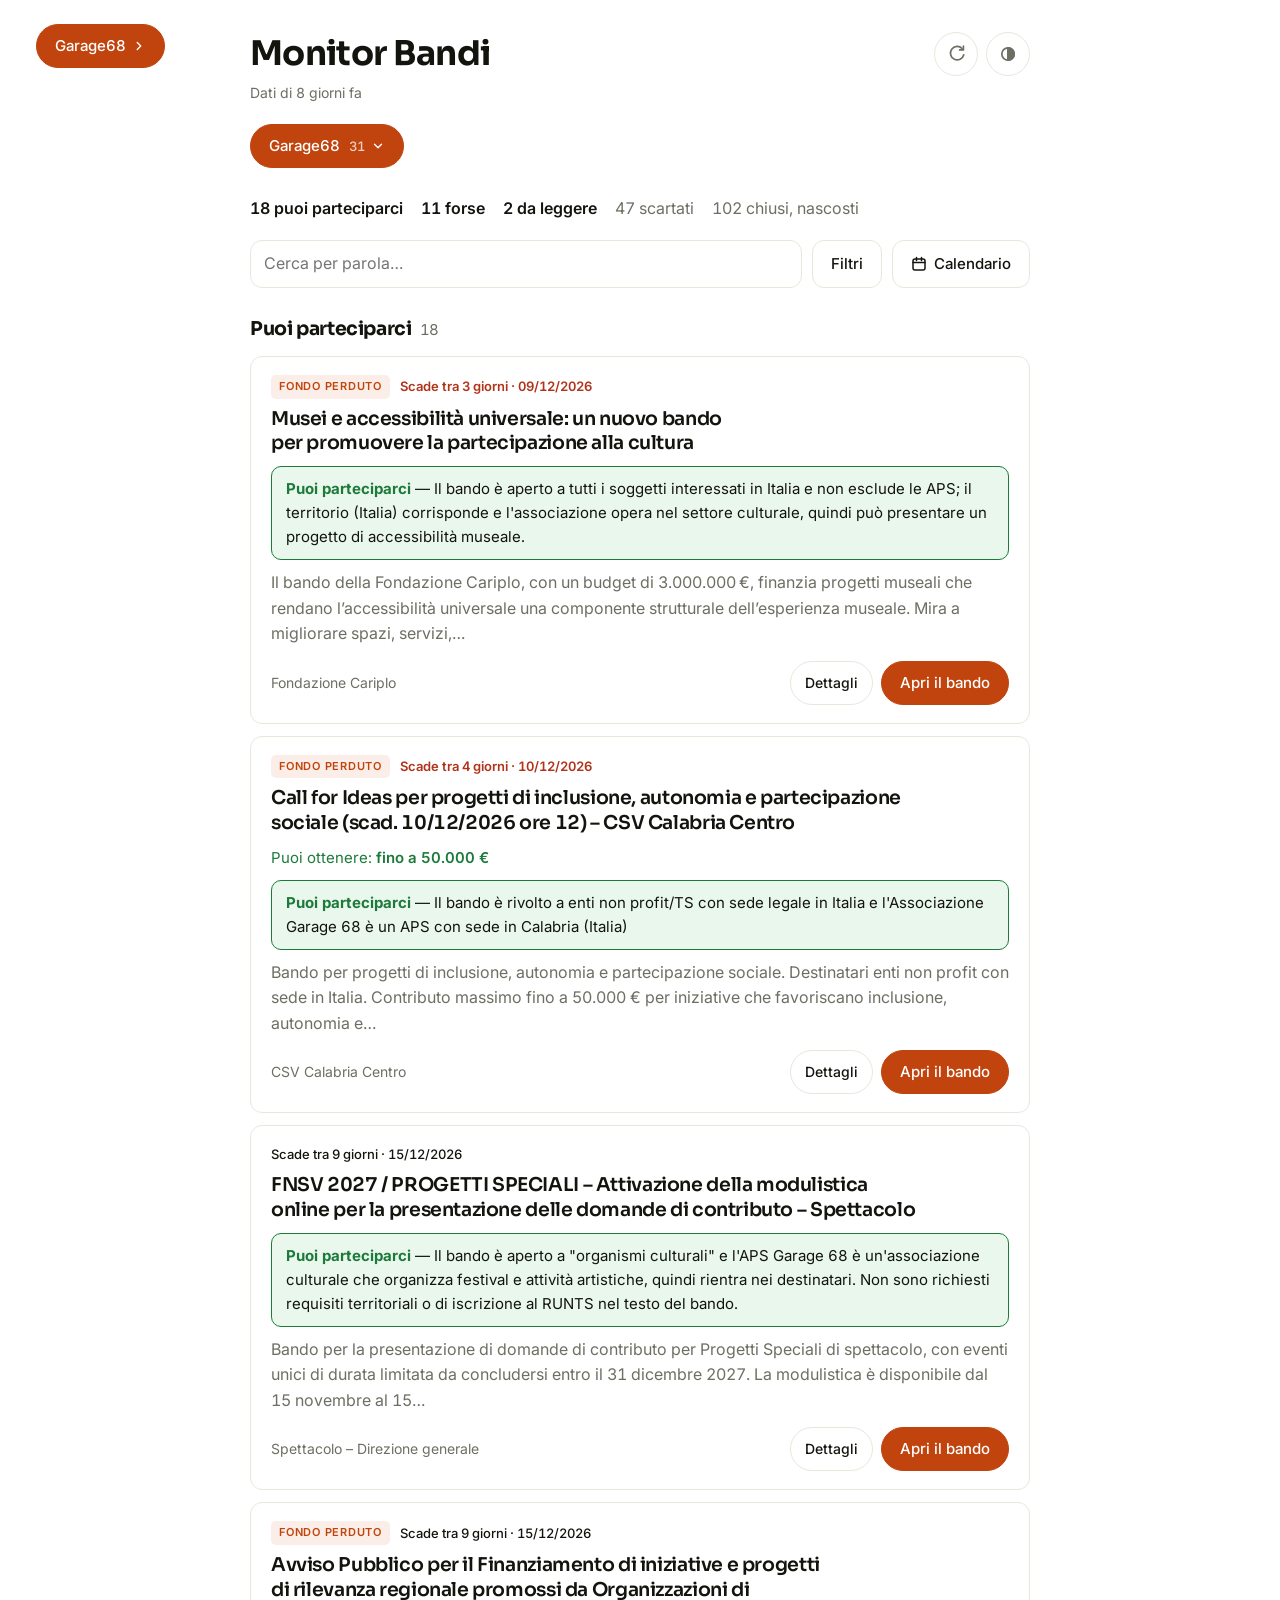
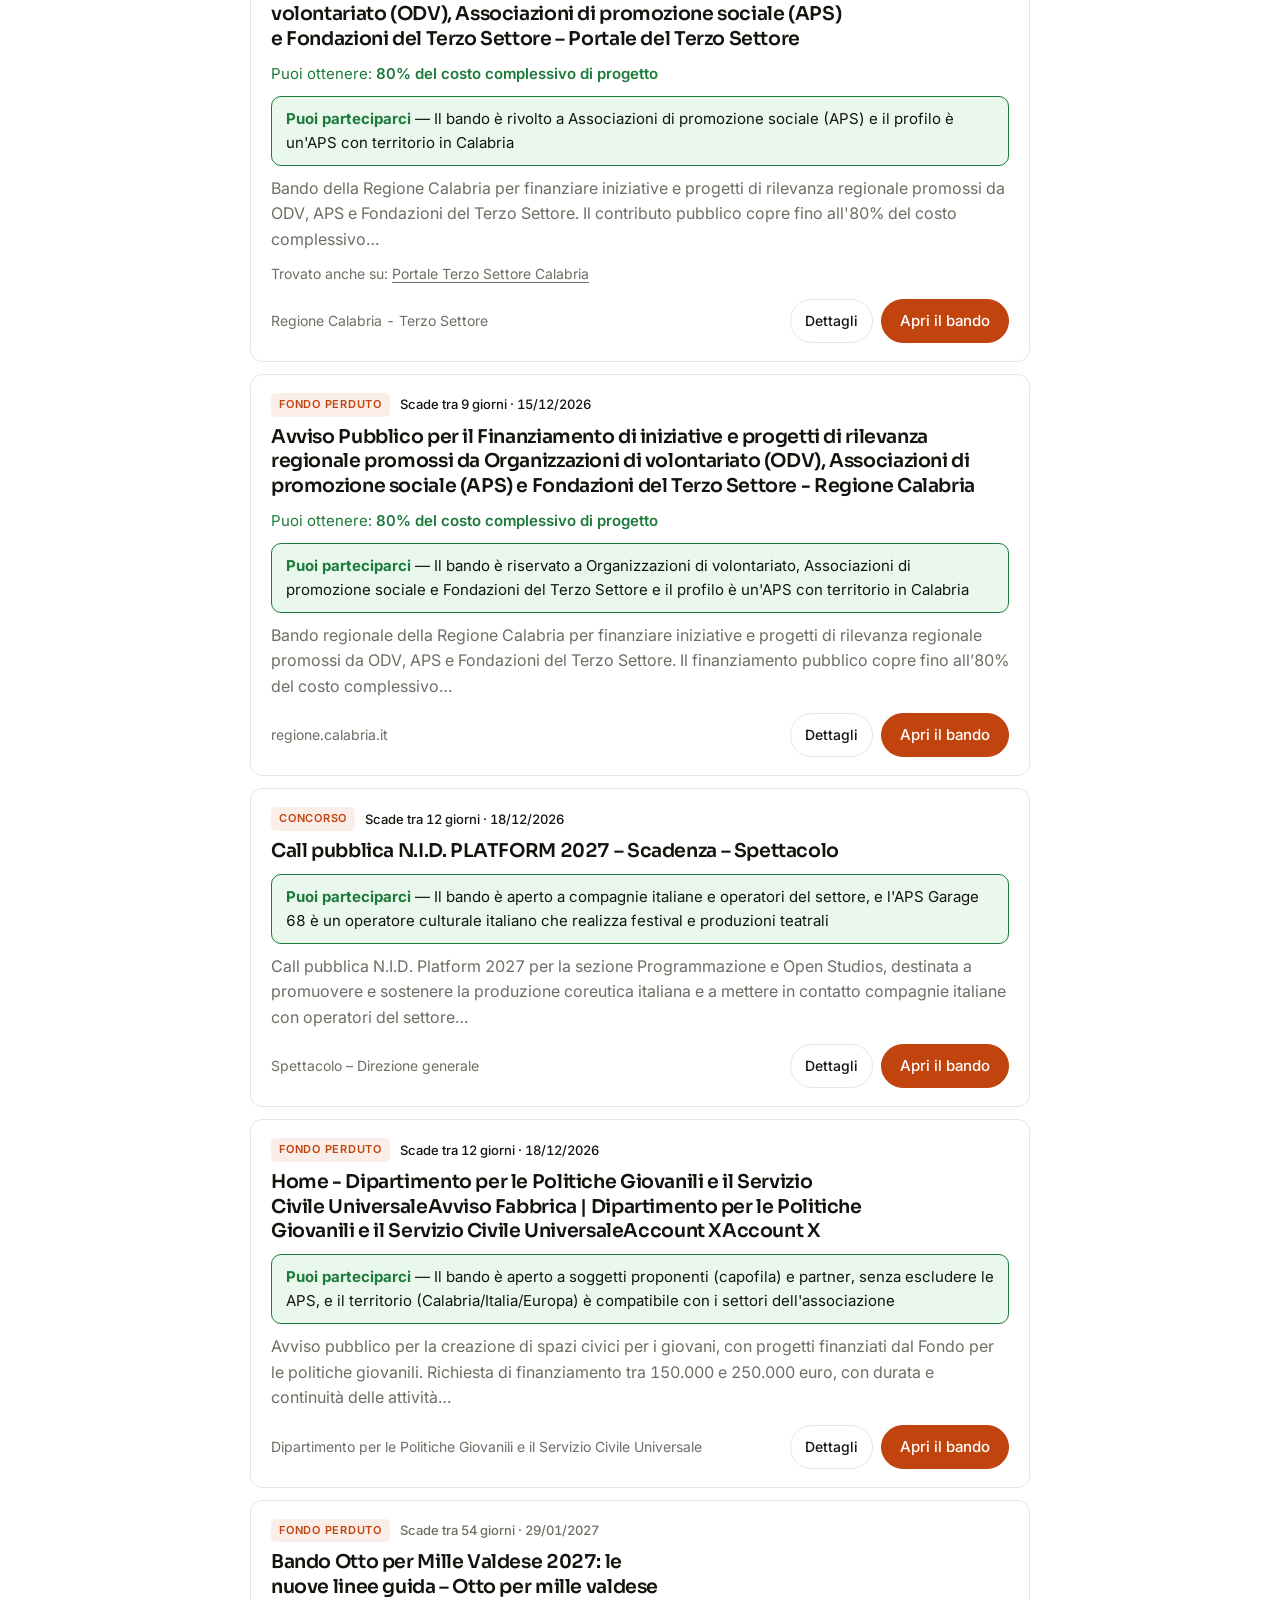
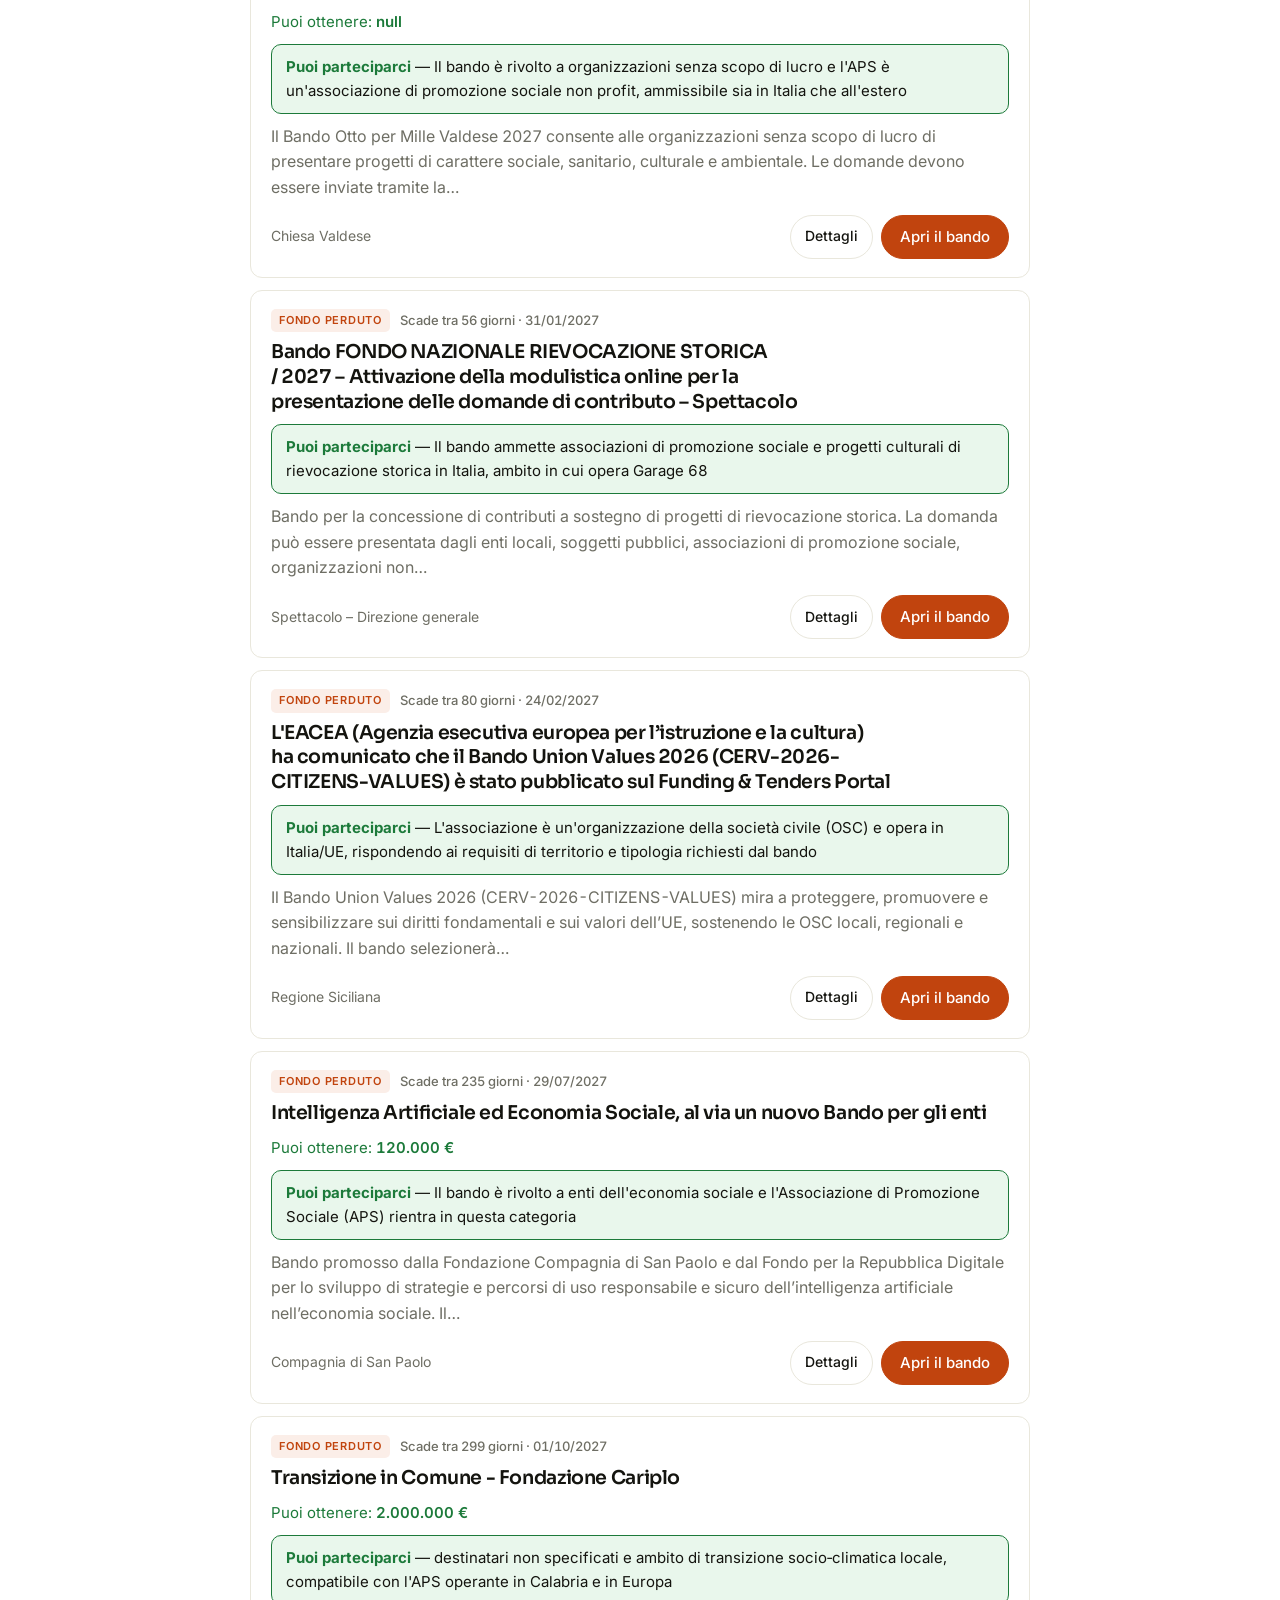
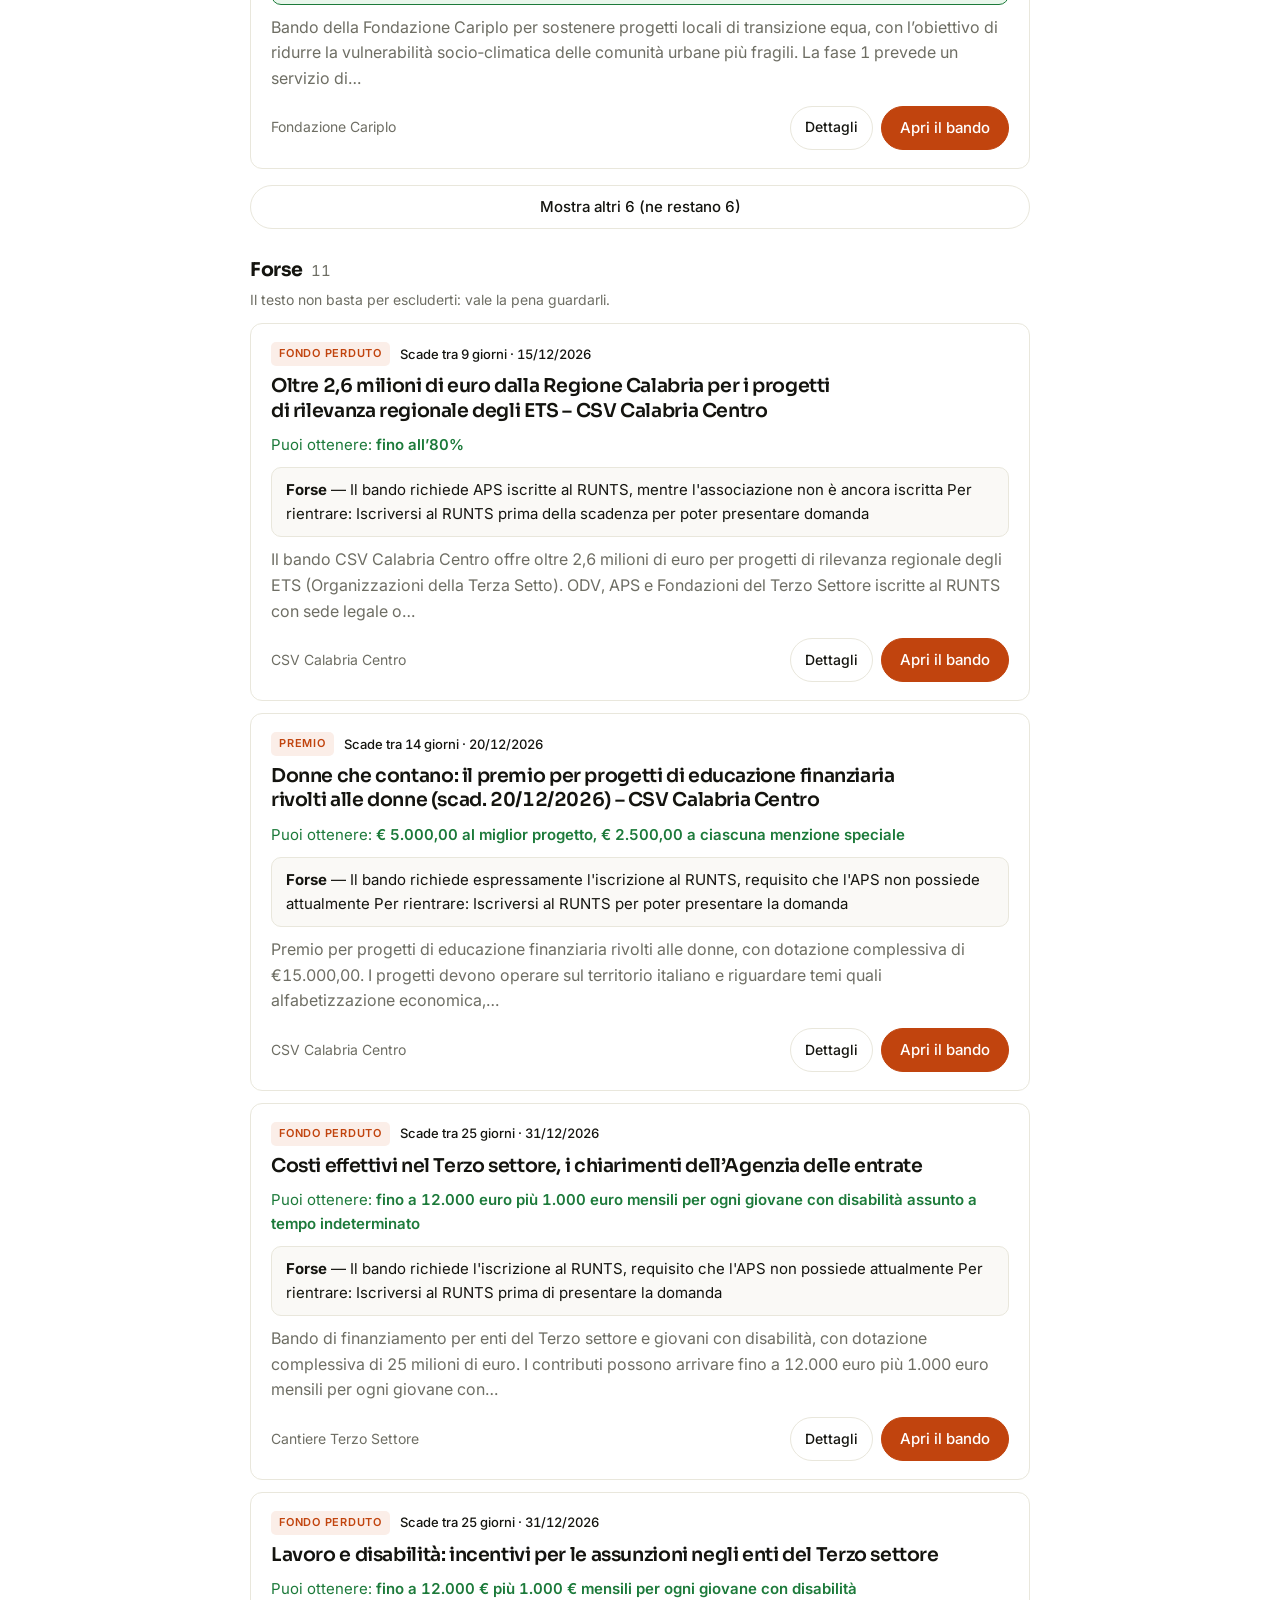
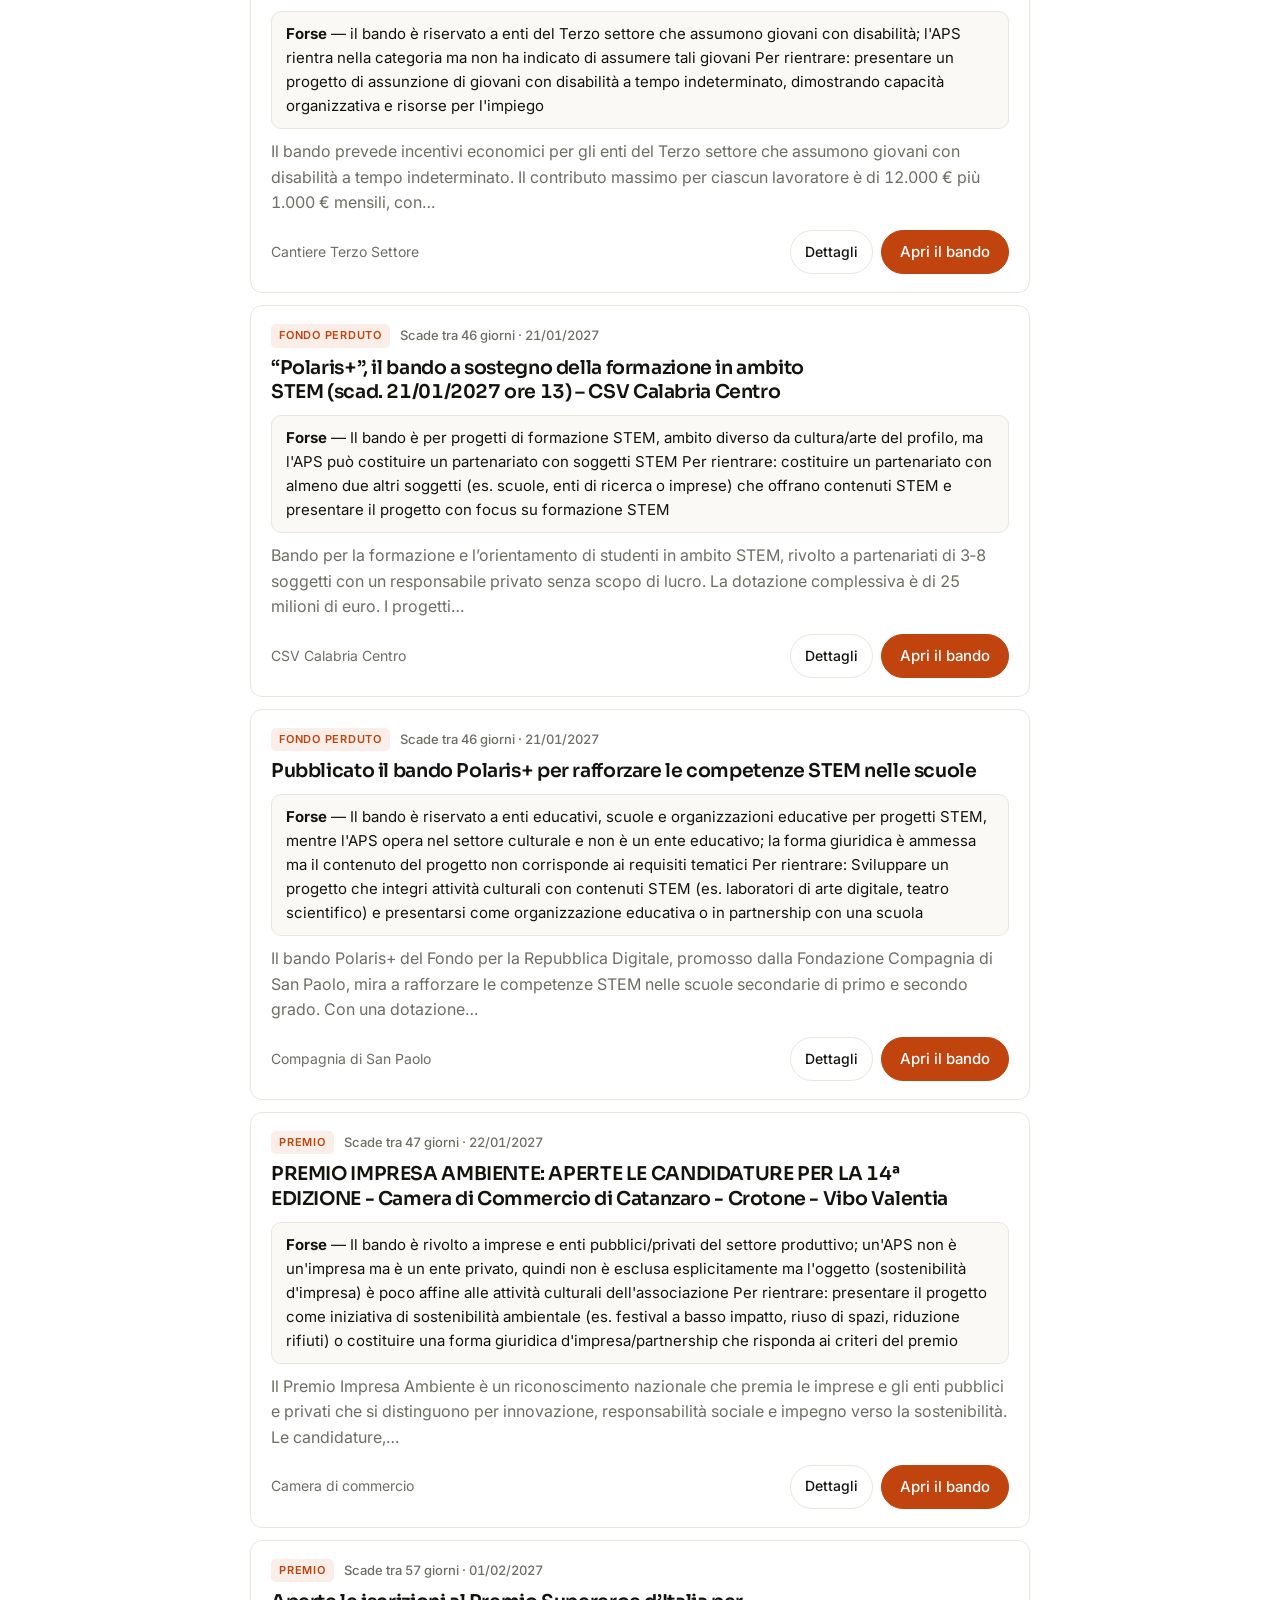
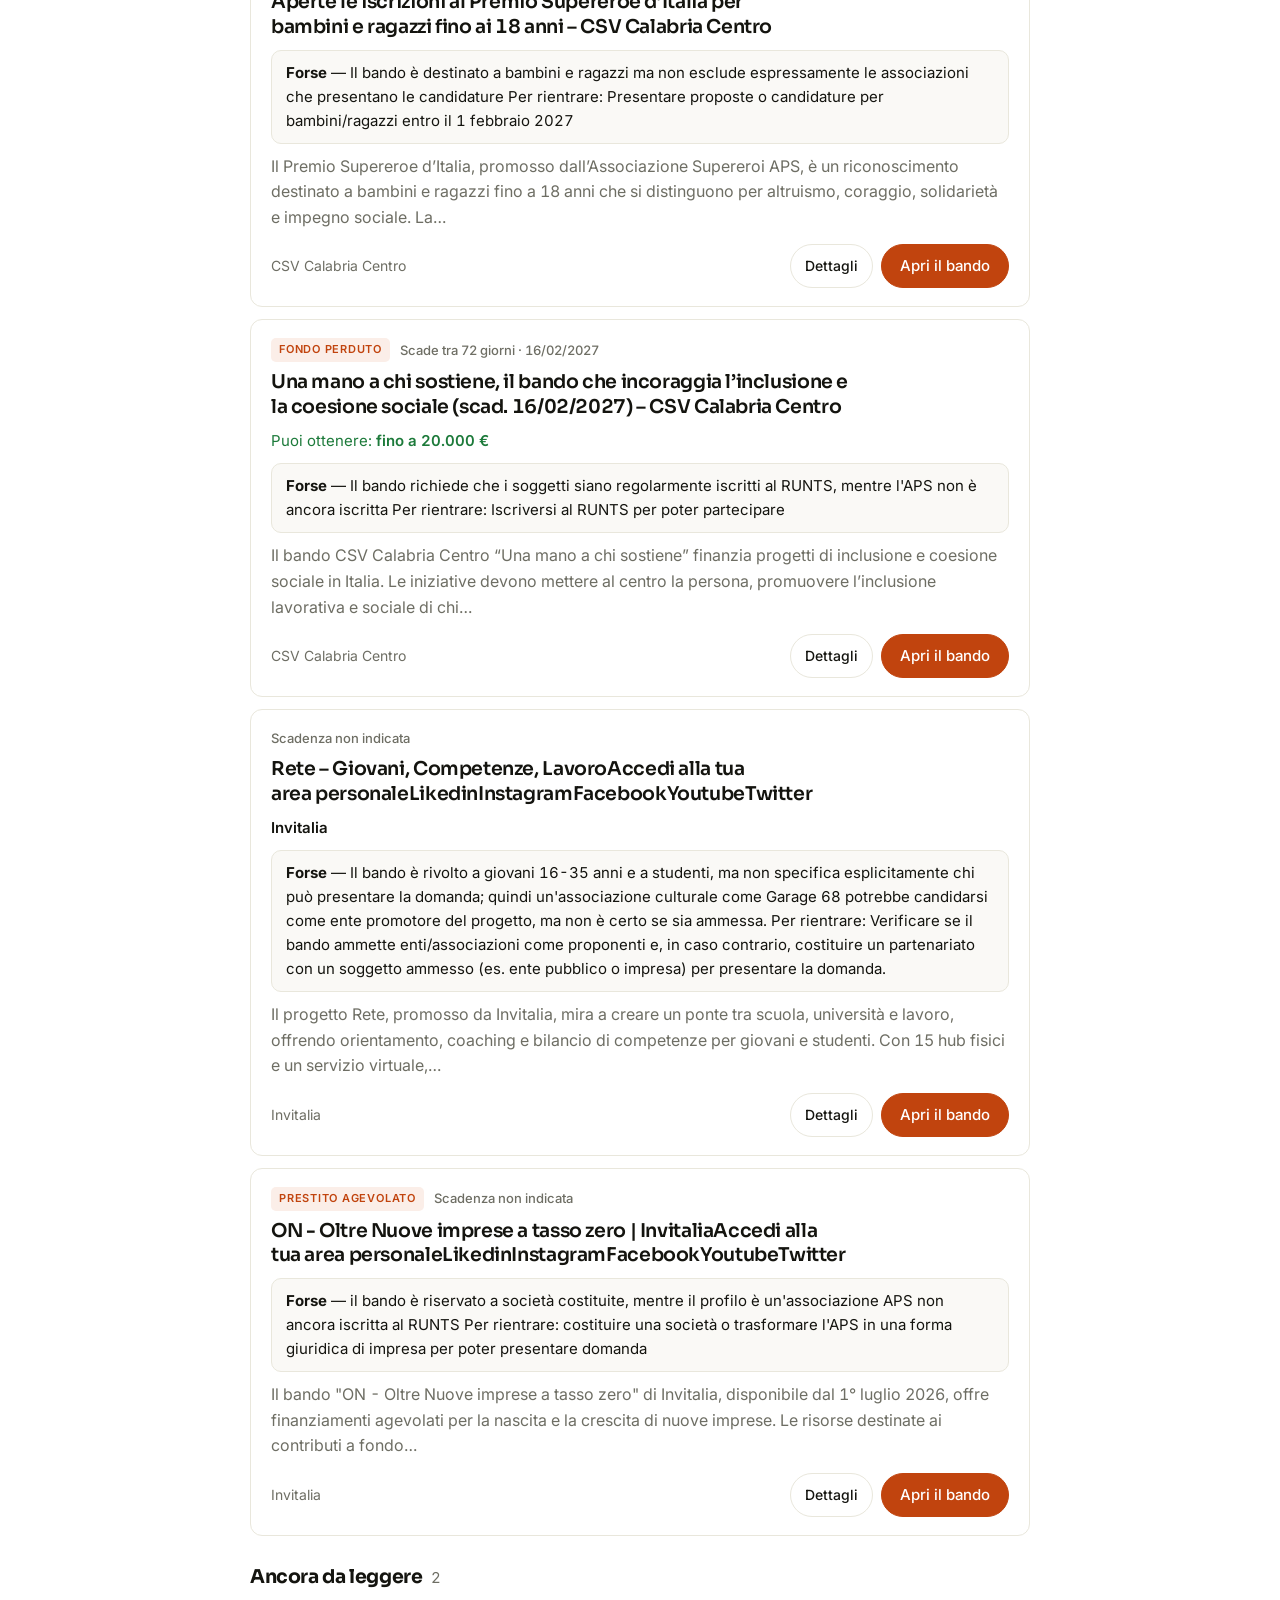
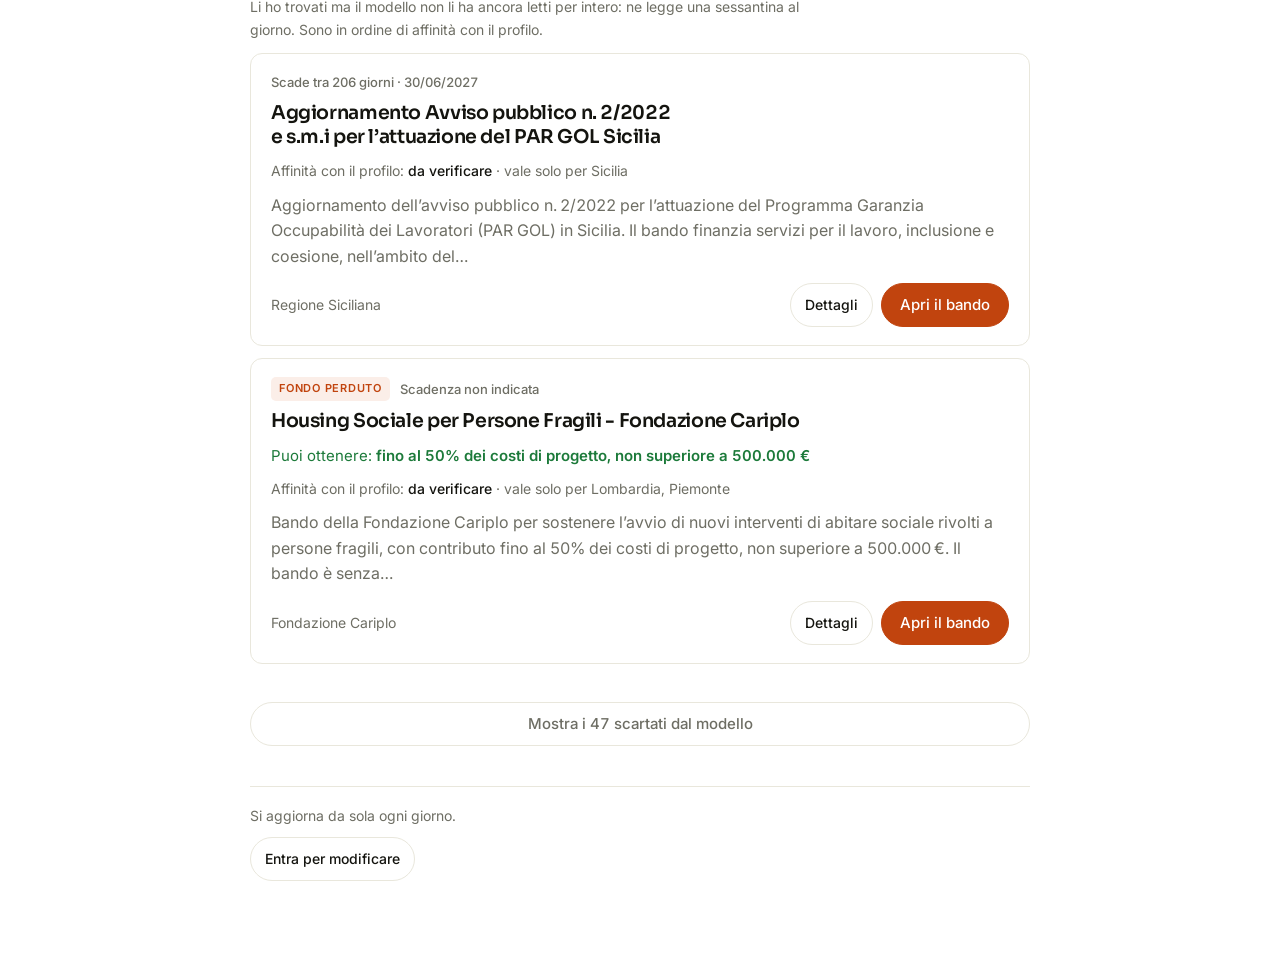
